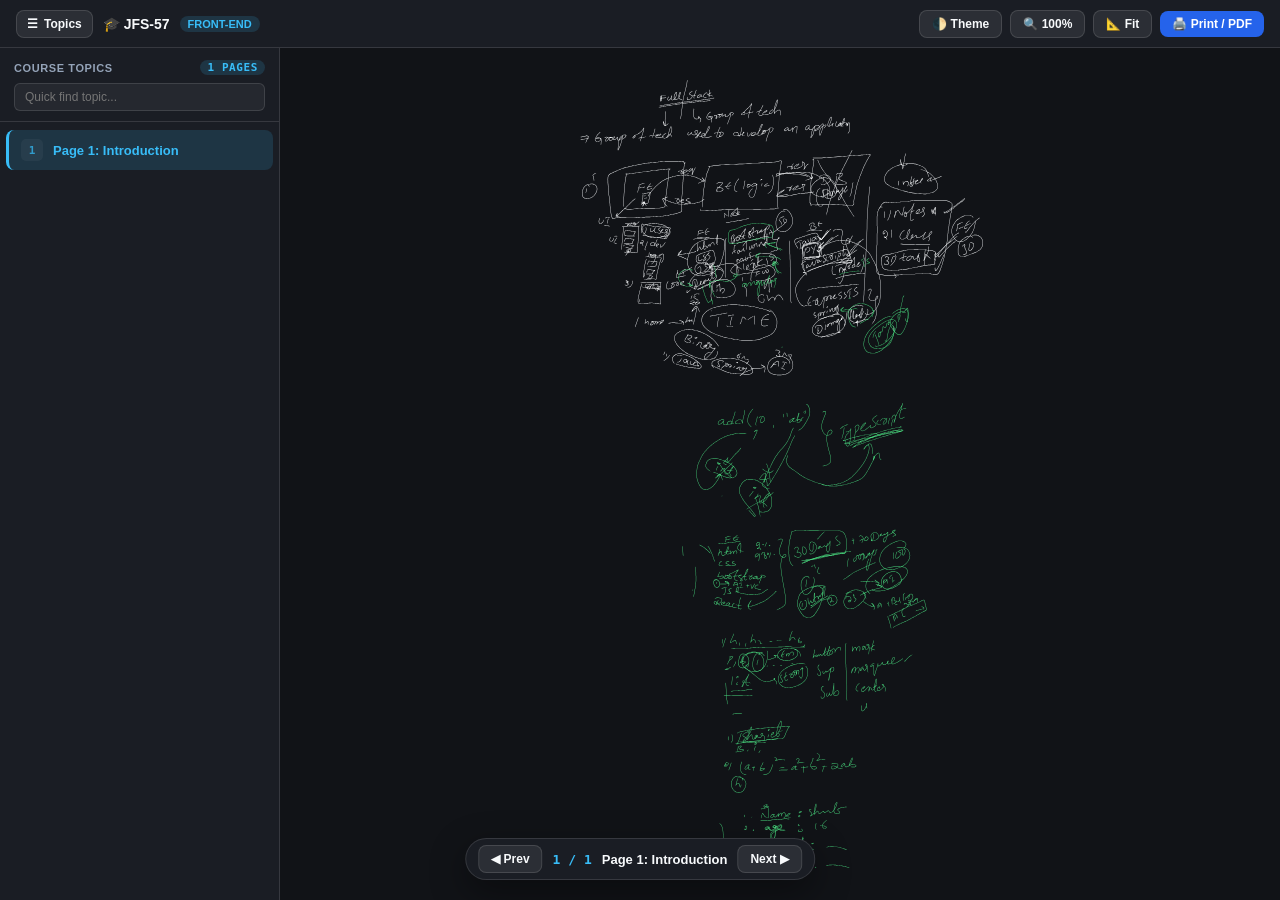
==== Notes/JFS-57_Student_Notes.html @ 80bd9a1b "v1" ====
<!DOCTYPE html>
<html lang="en">
<head>
  <meta charset="UTF-8">
  <meta name="viewport" content="width=device-width, initial-scale=1.0, maximum-scale=5.0">
  <title>JFS-57 — FRONT-END</title>
  <style>
    :root {
      --bg: #111317;
      --card-bg: #1a1d24;
      --card-hover: rgba(255, 255, 255, 0.08);
      --text: #f8fafc;
      --text-muted: #94a3b8;
      --border: rgba(255, 255, 255, 0.12);
      --accent: #38bdf8;
      --accent-bg: rgba(56, 189, 248, 0.15);
      --grid: rgba(255, 255, 255, 0.06);
    }
    .theme-whiteboard {
      --bg: #f8fafc;
      --card-bg: #ffffff;
      --card-hover: rgba(0, 0, 0, 0.06);
      --text: #0f172a;
      --text-muted: #64748b;
      --border: rgba(0, 0, 0, 0.12);
      --accent: #2563eb;
      --accent-bg: rgba(37, 99, 235, 0.12);
      --grid: rgba(0, 0, 0, 0.06);
    }
    * { margin: 0; padding: 0; box-sizing: border-box; }
    body {
      font-family: -apple-system, BlinkMacSystemFont, "Segoe UI", Roboto, sans-serif;
      background-color: var(--bg);
      color: var(--text);
      width: 100vw;
      height: 100vh;
      overflow: hidden;
      display: flex;
      flex-direction: column;
    }
    header {
      height: 48px;
      background: var(--card-bg);
      border-bottom: 1px solid var(--border);
      display: flex;
      align-items: center;
      justify-content: space-between;
      padding: 0 16px;
      z-index: 30;
      flex-shrink: 0;
    }
    .brand {
      display: flex;
      align-items: center;
      gap: 10px;
      font-weight: 700;
      font-size: 14px;
    }
    .badge {
      background: var(--accent-bg);
      color: var(--accent);
      padding: 2px 8px;
      border-radius: 9999px;
      font-size: 11px;
      font-weight: 600;
    }
    .btn-toggle-sidebar {
      background: rgba(255, 255, 255, 0.08);
      color: var(--text);
      border: 1px solid var(--border);
      padding: 6px 10px;
      border-radius: 8px;
      font-size: 12px;
      font-weight: 600;
      cursor: pointer;
      display: flex;
      align-items: center;
      gap: 6px;
      transition: all 0.15s;
    }
    .btn-toggle-sidebar:hover {
      background: var(--card-hover);
    }
    .controls {
      display: flex;
      align-items: center;
      gap: 8px;
    }
    button, select {
      background: rgba(255, 255, 255, 0.08);
      color: var(--text);
      border: 1px solid var(--border);
      padding: 6px 12px;
      border-radius: 8px;
      font-size: 12px;
      font-weight: 600;
      cursor: pointer;
      transition: all 0.15s;
    }
    button:hover, select:hover {
      background: var(--card-hover);
    }
    .btn-primary {
      background: #2563eb;
      color: white;
      border: none;
    }
    .btn-primary:hover {
      background: #1d4ed8;
    }

    /* Main Workspace Layout (Sidebar + Canvas) */
    .main-layout {
      flex: 1;
      display: flex;
      overflow: hidden;
      position: relative;
    }

    /* Left Sidebar Navigation */
    .sidebar {
      width: 280px;
      min-width: 280px;
      background: var(--card-bg);
      border-right: 1px solid var(--border);
      display: flex;
      flex-direction: column;
      overflow: hidden;
      transition: margin-left 0.22s cubic-bezier(0.4, 0, 0.2, 1), opacity 0.22s ease;
      z-index: 25;
    }
    .sidebar.collapsed {
      margin-left: -280px;
      opacity: 0;
      pointer-events: none;
    }
    .sidebar-header {
      padding: 12px 14px 10px 14px;
      border-bottom: 1px solid var(--border);
      display: flex;
      flex-direction: column;
      gap: 8px;
      flex-shrink: 0;
    }
    .sidebar-title-row {
      display: flex;
      align-items: center;
      justify-content: space-between;
      font-size: 11px;
      font-weight: 700;
      color: var(--text-muted);
      text-transform: uppercase;
      letter-spacing: 0.6px;
    }
    .topic-counter-badge {
      background: var(--accent-bg);
      color: var(--accent);
      padding: 1px 7px;
      border-radius: 9999px;
      font-family: monospace;
      font-size: 11px;
    }
    .search-input {
      width: 100%;
      background: rgba(255, 255, 255, 0.05);
      color: var(--text);
      border: 1px solid var(--border);
      padding: 6px 10px;
      border-radius: 6px;
      font-size: 12px;
      outline: none;
      box-sizing: border-box;
      transition: border-color 0.15s;
    }
    .search-input:focus {
      border-color: var(--accent);
    }
    .topics-nav {
      flex: 1;
      overflow-y: auto;
      padding: 8px 6px;
    }
    .topic-item {
      display: flex;
      align-items: center;
      gap: 10px;
      padding: 9px 12px;
      border-radius: 8px;
      margin-bottom: 3px;
      cursor: pointer;
      font-size: 13px;
      transition: all 0.15s ease;
      color: var(--text);
      user-select: none;
      border-left: 3px solid transparent;
    }
    .topic-item:hover {
      background: var(--card-hover);
    }
    .topic-item.active {
      background: var(--accent-bg);
      color: var(--accent);
      font-weight: 600;
      border-left-color: var(--accent);
    }
    .topic-num {
      font-family: monospace;
      font-size: 11px;
      font-weight: 700;
      opacity: 0.75;
      min-width: 22px;
      height: 22px;
      border-radius: 5px;
      background: rgba(255, 255, 255, 0.06);
      display: flex;
      align-items: center;
      justify-content: center;
      flex-shrink: 0;
    }
    .topic-text {
      flex: 1;
      overflow: hidden;
      text-overflow: ellipsis;
      white-space: nowrap;
    }

    #viewport-container {
      flex: 1;
      position: relative;
      overflow: hidden;
      cursor: grab;
      touch-action: none;
    }
    #viewport-container:active {
      cursor: grabbing;
    }
    canvas {
      position: absolute;
      top: 0;
      left: 0;
      width: 100%;
      height: 100%;
    }
    .page-nav-bar {
      position: fixed;
      bottom: 20px;
      left: 50%;
      transform: translateX(-50%);
      background: var(--card-bg);
      border: 1px solid var(--border);
      box-shadow: 0 12px 36px rgba(0,0,0,0.4);
      padding: 6px 12px;
      border-radius: 9999px;
      display: flex;
      align-items: center;
      gap: 10px;
      z-index: 30;
      font-size: 13px;
    }
    .topic-title {
      font-weight: 600;
      max-width: 250px;
      overflow: hidden;
      text-overflow: ellipsis;
      white-space: nowrap;
    }

    /* Interactive Floating Text & Code Elements Layer */
    #text-boxes-layer {
      position: absolute;
      top: 0;
      left: 0;
      width: 100%;
      height: 100%;
      pointer-events: none;
      overflow: hidden;
      z-index: 15;
    }
    .viewer-text-box {
      position: absolute;
      pointer-events: auto;
      border-radius: 8px;
      padding: 10px 14px;
      box-sizing: border-box;
      backdrop-filter: blur(8px);
      -webkit-backdrop-filter: blur(8px);
      box-shadow: 0 4px 16px rgba(0, 0, 0, 0.25);
      border: 1px solid rgba(255, 255, 255, 0.15);
      overflow: auto;
      user-select: text;
      transition: border-color 0.15s;
    }
    .theme-blackboard .viewer-text-box, .theme-chalkboard .viewer-text-box {
      background: rgba(15, 23, 42, 0.88);
      color: #f1f5f9;
      border: 1px solid rgba(255, 255, 255, 0.18);
    }
    .theme-whiteboard .viewer-text-box {
      background: rgba(255, 255, 255, 0.94);
      color: #0f172a;
      border: 1px solid rgba(0, 0, 0, 0.18);
    }
    .viewer-text-box.code-box {
      font-family: ui-monospace, SFMono-Regular, Menlo, Monaco, Consolas, monospace;
    }
    .viewer-text-box.note-box {
      font-family: -apple-system, BlinkMacSystemFont, "Segoe UI", Roboto, sans-serif;
    }
    .copy-btn {
      position: absolute;
      top: 6px;
      right: 6px;
      background: rgba(255, 255, 255, 0.08);
      border: 1px solid rgba(255, 255, 255, 0.12);
      color: inherit;
      opacity: 0;
      cursor: pointer;
      font-size: 10px;
      padding: 2px 6px;
      border-radius: 4px;
      font-family: sans-serif;
      transition: opacity 0.15s, background 0.15s;
      z-index: 5;
    }
    .viewer-text-box:hover .copy-btn {
      opacity: 0.75;
    }
    .copy-btn:hover {
      opacity: 1 !important;
      background: rgba(255, 255, 255, 0.2);
    }
    .text-box-content {
      white-space: pre-wrap;
      word-break: break-word;
      line-height: 1.45;
    }
    .token-keyword { color: #f43f5e; font-weight: bold; }
    .token-string { color: #34d399; }
    .token-number { color: #fbbf24; }
    .token-comment { color: #94a3b8; font-style: italic; }

    /* Print styles */
    @media print {
      header, .sidebar, .page-nav-bar, .copy-btn { display: none !important; }
      body, .main-layout, #viewport-container, canvas {
        width: 100% !important;
        height: 100% !important;
        position: static !important;
      }
      #text-boxes-layer {
        position: absolute !important;
      }
    }
  </style>
</head>
<body class="theme-blackboard">
  <header>
    <div class="brand">
      <button id="btn-toggle-sidebar" class="btn-toggle-sidebar" title="Toggle Topics Menu">
        <span>☰</span>
        <span>Topics</span>
      </button>
      <span>🎓 JFS-57</span>
      <span class="badge">FRONT-END</span>
    </div>

    <div class="controls">
      <button id="btn-theme" title="Switch Dark / Light theme">🌓 Theme</button>
      <button id="btn-reset" title="Reset Zoom (100%)">🔍 100%</button>
      <button id="btn-fit" title="Fit to Screen">📐 Fit</button>
      <button id="btn-print" class="btn-primary" title="Print or Save as High-Res PDF">🖨️ Print / PDF</button>
    </div>
  </header>

  <div class="main-layout">
    <!-- Left-Side Topics Navigation Sidebar -->
    <aside id="topics-sidebar" class="sidebar">
      <div class="sidebar-header">
        <div class="sidebar-title-row">
          <span>Course Topics</span>
          <span class="topic-counter-badge" id="topic-count">1 Pages</span>
        </div>
        <input type="text" id="topic-search" class="search-input" placeholder="Quick find topic..." />
      </div>
      <nav id="topics-list" class="topics-nav"></nav>
    </aside>

    <!-- Infinite Whiteboard Viewport Canvas -->
    <div id="viewport-container">
      <canvas id="board-canvas"></canvas>
      <div id="text-boxes-layer"></div>
    </div>
  </div>

  <!-- Bottom Page Navigation HUD -->
  <div class="page-nav-bar">
    <button id="btn-prev" title="Previous Page">◀ Prev</button>
    <span id="page-counter" style="font-family: monospace; font-weight: bold; color: var(--accent);">1 / 1</span>
    <span id="topic-name" class="topic-title">Page 1: Introduction</span>
    <button id="btn-next" title="Next Page">Next ▶</button>
  </div>

  <script>
    const data = {"batchName":"JFS-57","subject":"FRONT-END","pages":[{"id":"page_1791862917942","title":"Page 1: Introduction","order":0,"strokeIds":[],"createdAt":1791862917942,"updatedAt":1791863033900}],"strokes":{"stroke_1791863250225_g2w6mgt":{"id":"stroke_1791863250225_g2w6mgt","pageId":"page_1791862917942","tool":"pen","color":"#f8fafc","width":4,"points":[{"x":594.0593872070312,"y":429.4653346750995,"pressure":0.5,"tiltX":0,"tiltY":0,"timestamp":1791863249974},{"x":593.2672119140625,"y":431.84157063701355,"pressure":0.46376953125,"tiltX":0,"tiltY":0,"timestamp":1791863250002},{"x":593.2672119140625,"y":433.4257381174823,"pressure":0.45221679687499994,"tiltX":0,"tiltY":0,"timestamp":1791863250002},{"x":593.2672119140625,"y":435.0098750803729,"pressure":0.48771582031249994,"tiltX":0,"tiltY":0,"timestamp":1791863250035},{"x":593.2672119140625,"y":436.59405781963073,"pressure":0.50588505859375,"tiltX":0,"tiltY":0,"timestamp":1791863250051},{"x":593.2672119140625,"y":438.9702937815448,"pressure":0.5133866113281249,"tiltX":0,"tiltY":0,"timestamp":1791863250051},{"x":593.2672119140625,"y":440.5544307444354,"pressure":0.5115355146484375,"tiltX":0,"tiltY":0,"timestamp":1791863250067},{"x":593.2672119140625,"y":442.13861348369323,"pressure":0.5034606543945312,"tiltX":0,"tiltY":0,"timestamp":1791863250084},{"x":593.2672119140625,"y":444.5148494456073,"pressure":0.4989874150683593,"tiltX":0,"tiltY":0,"timestamp":1791863250101},{"x":593.2672119140625,"y":446.0989864084979,"pressure":0.5099501307705078,"tiltX":0,"tiltY":0,"timestamp":1791863250101},{"x":592.4752197265625,"y":446.89108540752136,"pressure":0.5747623829811523,"tiltX":0,"tiltY":0,"timestamp":1791863250117},{"x":592.4752197265625,"y":448.475222370412,"pressure":0.5942060586443456,"tiltX":0,"tiltY":0,"timestamp":1791863250117},{"x":592.4752197265625,"y":450.0594051096698,"pressure":0.6396875988433036,"tiltX":0,"tiltY":0,"timestamp":1791863250134},{"x":592.4752197265625,"y":451.6435573313495,"pressure":0.653332060902991,"tiltX":0,"tiltY":0,"timestamp":1791863250134},{"x":592.4752197265625,"y":453.2277095530292,"pressure":0.6574253995208972,"tiltX":0,"tiltY":0,"timestamp":1791863250134},{"x":592.4752197265625,"y":454.8118770334979,"pressure":0.6518174636062691,"tiltX":0,"tiltY":0,"timestamp":1791863250150},{"x":592.4752197265625,"y":457.188112995412,"pressure":0.6214241453318807,"tiltX":0,"tiltY":0,"timestamp":1791863250166},{"x":592.4752197265625,"y":459.56434895732605,"pressure":0.5685561498495642,"tiltX":0,"tiltY":0,"timestamp":1791863250184},{"x":591.68310546875,"y":461.14850117900573,"pressure":0.5171488762048693,"tiltX":0,"tiltY":0,"timestamp":1791863250200}],"pathOutline":[[594.0691929687401,429.4672960616773],[596.1645392350073,432.9525690572415],[596.06458656322,436.08527009878776],[596.065990313261,439.96273657528906],[596.0758239183211,443.76737064461656],[595.1819300107571,447.8556717827333],[595.3726812183486,451.12243407211866],[595.3887556248328,454.27102020139165],[591.8945864295939,460.54479693293354],[591.8850982151829,460.5416388025862],[591.8756100007719,460.53848067223885],[589.562119339907,454.26867938944616],[589.5844558374661,451.08647890369826],[589.6738404353839,447.6844672326191],[590.458710988955,443.7669533953001],[590.4701417678596,439.9547132183689],[590.4961079761019,435.95755746216946],[590.7738939925317,431.87910142210785],[594.0495814453224,429.46337328852167]],"boundingBox":{"minX":583.68310546875,"minY":421.4653346750995,"maxX":602.0593872070312,"maxY":469.14850117900573,"width":18.37628173828125,"height":47.68316650390625},"createdAt":1791863249972},"stroke_1791863254419_ebq2u0j":{"id":"stroke_1791863254419_ebq2u0j","pageId":"page_1791862917942","tool":"pen","color":"#f8fafc","width":2,"points":[{"x":506.9306640625,"y":665.5049312327167,"pressure":0.5,"tiltX":0,"tiltY":0,"timestamp":1791863254396}],"pathOutline":[[507.68273513031187,666.2428601649048],[507.6756640625,666.2499312327167],[507.66859299468814,666.2570023005286]],"boundingBox":{"minX":502.9306640625,"minY":661.5049312327167,"maxX":510.9306640625,"maxY":669.5049312327167,"width":8,"height":8},"createdAt":1791863254396},"stroke_1791863255371_jpphbkx":{"id":"stroke_1791863255371_jpphbkx","pageId":"page_1791862917942","tool":"pen","color":"#f8fafc","width":2,"points":[{"x":591.68310546875,"y":431.04950215556823,"pressure":0.5,"tiltX":0,"tiltY":0,"timestamp":1791863255160},{"x":594.0593872070312,"y":431.04950215556823,"pressure":0.46171874999999996,"tiltX":0,"tiltY":0,"timestamp":1791863255266},{"x":595.6434936523438,"y":431.04950215556823,"pressure":0.44544921874999993,"tiltX":0,"tiltY":0,"timestamp":1791863255266},{"x":598.019775390625,"y":431.04950215556823,"pressure":0.41664257812499994,"tiltX":0,"tiltY":0,"timestamp":1791863255283},{"x":599.6039428710938,"y":431.04950215556823,"pressure":0.40800058593749994,"tiltX":0,"tiltY":0,"timestamp":1791863255283},{"x":601.1880493164062,"y":431.04950215556823,"pressure":0.38079861328125,"tiltX":0,"tiltY":0,"timestamp":1791863255283},{"x":602.7721557617188,"y":431.04950215556823,"pressure":0.34666145898437495,"tiltX":0,"tiltY":0,"timestamp":1791863255301},{"x":605.1484985351562,"y":431.04950215556823,"pressure":0.3432562501953125,"tiltX":0,"tiltY":0,"timestamp":1791863255317},{"x":607.5247192382812,"y":431.04950215556823,"pressure":0.3422346875585937,"tiltX":0,"tiltY":0,"timestamp":1791863255335},{"x":609.10888671875,"y":431.04950215556823,"pressure":0.33167431251757806,"tiltX":0,"tiltY":0,"timestamp":1791863255335},{"x":610.6930541992188,"y":431.04950215556823,"pressure":0.3285062000052734,"tiltX":0,"tiltY":0,"timestamp":1791863255335},{"x":612.2771606445312,"y":431.04950215556823,"pressure":0.323454203751582,"tiltX":0,"tiltY":0,"timestamp":1791863255351},{"x":614.6534423828125,"y":431.04950215556823,"pressure":0.3110011048754746,"tiltX":0,"tiltY":0,"timestamp":1791863255367},{"x":617.0296630859375,"y":431.04950215556823,"pressure":0.3072651752126424,"tiltX":0,"tiltY":0,"timestamp":1791863255367},{"x":618.6138305664062,"y":431.04950215556823,"pressure":0.30751158381379273,"tiltX":0,"tiltY":0,"timestamp":1791863255367},{"x":619.4058227539062,"y":431.84157063701355,"pressure":0.30758550639413784,"tiltX":0,"tiltY":0,"timestamp":1791863255367}],"pathOutline":[[591.68310546875,431.03950215556824],[594.6335946655273,429.92978718035545],[597.156299305725,429.9682268141504],[598.9797937619247,429.9733644098907],[600.6249441500134,429.95818955845726],[602.2246168007339,429.94224660547235],[604.4029086928786,429.9773908317427],[606.7286575492036,430.00316570275027],[608.5019282805157,429.99392601513495],[610.1343170899495,429.9728215002209],[611.7307355381129,429.9532927729042],[613.908152137414,429.9855036593623],[619.0540223337913,431.63089119418413],[619.0490953120722,431.63959317424496],[619.044168290353,431.6482951543058],[613.908152137414,432.1135006517742],[611.7307355381129,432.14571153823226],[610.1343170899495,432.12618281091557],[608.5019282805157,432.1050782960015],[606.7286575492036,432.0958386083862],[604.4029086928786,432.1216134793938],[602.2246168007339,432.1567577056641],[600.6249441500134,432.1408147526792],[598.9797937619247,432.1256399012458],[597.156299305725,432.13077749698607],[594.6335946655273,432.169217130781],[591.68310546875,431.0595021555682]],"boundingBox":{"minX":587.68310546875,"minY":427.04950215556823,"maxX":623.4058227539062,"maxY":435.84157063701355,"width":35.72271728515625,"height":8.792068481445312},"createdAt":1791863255160},"stroke_1791863255805_hemio4y":{"id":"stroke_1791863255805_hemio4y","pageId":"page_1791862917942","tool":"pen","color":"#f8fafc","width":2,"points":[{"x":589.306884765625,"y":445.3069179270526,"pressure":0.5,"tiltX":0,"tiltY":0,"timestamp":1791863255560},{"x":590.0989379882812,"y":444.5148494456073,"pressure":0.5519531249999999,"tiltX":0,"tiltY":0,"timestamp":1791863255651},{"x":591.68310546875,"y":443.7227657053729,"pressure":0.57642578125,"tiltX":0,"tiltY":0,"timestamp":1791863255667},{"x":593.2672119140625,"y":442.9306667063495,"pressure":0.547537109375,"tiltX":0,"tiltY":0,"timestamp":1791863255685},{"x":594.8514404296875,"y":442.9306667063495,"pressure":0.5388705078125,"tiltX":0,"tiltY":0,"timestamp":1791863255685},{"x":597.2276611328125,"y":442.9306667063495,"pressure":0.50140724609375,"tiltX":0,"tiltY":0,"timestamp":1791863255702},{"x":598.811767578125,"y":442.13861348369323,"pressure":0.46350811132812497,"tiltX":0,"tiltY":0,"timestamp":1791863255702},{"x":600.39599609375,"y":442.13861348369323,"pressure":0.45213837089843745,"tiltX":0,"tiltY":0,"timestamp":1791863255702},{"x":601.9801635742188,"y":442.13861348369323,"pressure":0.4432586987695312,"tiltX":0,"tiltY":0,"timestamp":1791863255716},{"x":604.3563232421875,"y":441.34652974345886,"pressure":0.44127839088085935,"tiltX":0,"tiltY":0,"timestamp":1791863255716},{"x":605.9405517578125,"y":441.34652974345886,"pressure":0.4406842985142578,"tiltX":0,"tiltY":0,"timestamp":1791863255719},{"x":608.3167114257812,"y":441.34652974345886,"pressure":0.42820138330427726,"tiltX":0,"tiltY":0,"timestamp":1791863255734},{"x":610.6930541992188,"y":441.34652974345886,"pressure":0.39847994624128313,"tiltX":0,"tiltY":0,"timestamp":1791863255751},{"x":611.485107421875,"y":440.5544307444354,"pressure":0.4039189838723849,"tiltX":0,"tiltY":0,"timestamp":1791863255751},{"x":613.0692749023438,"y":440.5544307444354,"pressure":0.40555069516171544,"tiltX":0,"tiltY":0,"timestamp":1791863255751},{"x":614.6534423828125,"y":440.5544307444354,"pressure":0.3985206772985146,"tiltX":0,"tiltY":0,"timestamp":1791863255765},{"x":617.0296630859375,"y":440.5544307444354,"pressure":0.39709526568955433,"tiltX":0,"tiltY":0,"timestamp":1791863255784},{"x":618.6138305664062,"y":440.5544307444354,"pressure":0.38504654845686626,"tiltX":0,"tiltY":0,"timestamp":1791863255801},{"x":620.197998046875,"y":440.5544307444354,"pressure":0.38553349578705987,"tiltX":0,"tiltY":0,"timestamp":1791863255801}],"pathOutline":[[589.3013377513329,445.2985974323292],[590.453799056205,443.1909798460607],[592.2032917439468,442.2587647259257],[594.1486268731732,441.90351434365317],[596.4382750497186,441.8751687355891],[597.87207862734,441.3314344330852],[599.7376187335558,441.1064574595393],[601.3993408571082,441.0470132959068],[603.3295696969408,440.51831744544336],[605.2520691415864,440.3250128877171],[607.5408038120084,440.3093617133697],[609.8422404539369,440.3305463661463],[612.4498946701337,439.5054745513588],[614.0923351900208,439.44535154917423],[616.2828092805213,439.47439666092686],[619.6427761155607,440.54464946295803],[619.6427800548734,440.5546494621821],[619.6427839941861,440.5646494614062],[616.2926324141639,441.64119201738566],[614.1478361693453,441.68989107476216],[611.5374943461109,441.7289954498303],[609.945668315384,442.3693252208362],[607.577855060482,442.41041189144886],[605.4411028116544,442.47280784587076],[603.8929786720801,442.58557045978876],[601.4697836062699,443.25713802753774],[598.5634772661144,443.3598541422683],[596.52651789949,444.02582924343255],[593.2142102946274,444.21255817270463],[591.7005393227013,445.06246919774173],[589.3124317799171,445.31523842177603]],"boundingBox":{"minX":585.306884765625,"minY":436.5544307444354,"maxX":624.197998046875,"maxY":449.3069179270526,"width":38.89111328125,"height":12.752487182617188},"createdAt":1791863255560},"stroke_1791863257294_t9mfxxe":{"id":"stroke_1791863257294_t9mfxxe","pageId":"page_1791862917942","tool":"pen","color":"#f8fafc","width":2,"points":[{"x":631.287109375,"y":434.2178218577167,"pressure":0.5,"tiltX":0,"tiltY":0,"timestamp":1791863255971},{"x":629.7029418945312,"y":435.80197407939636,"pressure":0.5423828125,"tiltX":0,"tiltY":0,"timestamp":1791863256033},{"x":629.7029418945312,"y":437.38612630107605,"pressure":0.6008984374999999,"tiltX":0,"tiltY":0,"timestamp":1791863256050},{"x":628.9108276367188,"y":438.9702937815448,"pressure":0.6553671874999999,"tiltX":0,"tiltY":0,"timestamp":1791863256067},{"x":628.1187744140625,"y":440.5544307444354,"pressure":0.6894812499999999,"tiltX":0,"tiltY":0,"timestamp":1791863256067},{"x":627.32666015625,"y":442.13861348369323,"pressure":0.69971546875,"tiltX":0,"tiltY":0,"timestamp":1791863256083},{"x":626.5346069335938,"y":443.7227657053729,"pressure":0.687063078125,"tiltX":0,"tiltY":0,"timestamp":1791863256083},{"x":626.5346069335938,"y":445.3069179270526,"pressure":0.6798493921875,"tiltX":0,"tiltY":0,"timestamp":1791863256101},{"x":626.5346069335938,"y":446.89108540752136,"pressure":0.67700169265625,"tiltX":0,"tiltY":0,"timestamp":1791863256101},{"x":626.5346069335938,"y":448.475222370412,"pressure":0.668627851546875,"tiltX":0,"tiltY":0,"timestamp":1791863256117},{"x":626.5346069335938,"y":450.0594051096698,"pressure":0.6360375742140625,"tiltX":0,"tiltY":0,"timestamp":1791863256134},{"x":627.32666015625,"y":450.85145833232605,"pressure":0.6262604910142187,"tiltX":0,"tiltY":0,"timestamp":1791863256134},{"x":628.1187744140625,"y":451.6435573313495,"pressure":0.5980343973042656,"tiltX":0,"tiltY":0,"timestamp":1791863256151},{"x":628.9108276367188,"y":453.2277095530292,"pressure":0.5649571941912797,"tiltX":0,"tiltY":0,"timestamp":1791863256151},{"x":630.4949340820312,"y":453.2277095530292,"pressure":0.4955613770073839,"tiltX":0,"tiltY":0,"timestamp":1791863256183},{"x":632.0791625976562,"y":453.2277095530292,"pressure":0.4658559131022151,"tiltX":0,"tiltY":0,"timestamp":1791863256183},{"x":632.8712158203125,"y":452.43564107158386,"pressure":0.4569442739306645,"tiltX":0,"tiltY":0,"timestamp":1791863256183},{"x":634.455322265625,"y":451.6435573313495,"pressure":0.44538406342919934,"tiltX":0,"tiltY":0,"timestamp":1791863256201},{"x":635.2474975585938,"y":450.85145833232605,"pressure":0.4473847502787598,"tiltX":0,"tiltY":0,"timestamp":1791863256219},{"x":636.8316650390625,"y":449.2673213694354,"pressure":0.4479849563336279,"tiltX":0,"tiltY":0,"timestamp":1791863256219},{"x":637.6237182617188,"y":448.475222370412,"pressure":0.46320408065008833,"tiltX":0,"tiltY":0,"timestamp":1791863256219},{"x":638.415771484375,"y":447.6831538889667,"pressure":0.4677698179450265,"tiltX":0,"tiltY":0,"timestamp":1791863256219},{"x":639.9998779296875,"y":446.0989864084979,"pressure":0.4725575078835079,"tiltX":0,"tiltY":0,"timestamp":1791863256233},{"x":640.7920532226562,"y":445.3069179270526,"pressure":0.4739938148650523,"tiltX":0,"tiltY":0,"timestamp":1791863256233},{"x":641.5840454101562,"y":443.7227657053729,"pressure":0.49835048820951566,"tiltX":0,"tiltY":0,"timestamp":1791863256251},{"x":642.376220703125,"y":442.9306667063495,"pressure":0.5056574902128547,"tiltX":0,"tiltY":0,"timestamp":1791863256251},{"x":642.376220703125,"y":441.34652974345886,"pressure":0.5263066220638564,"tiltX":0,"tiltY":0,"timestamp":1791863256251},{"x":643.1682739257812,"y":440.5544307444354,"pressure":0.5325013616191568,"tiltX":0,"tiltY":0,"timestamp":1791863256251},{"x":643.9603271484375,"y":438.9702937815448,"pressure":0.557601970985747,"tiltX":0,"tiltY":0,"timestamp":1791863256267},{"x":644.75244140625,"y":437.38612630107605,"pressure":0.5760696537957241,"tiltX":0,"tiltY":0,"timestamp":1791863256286},{"x":644.75244140625,"y":435.80197407939636,"pressure":0.5816099586387171,"tiltX":0,"tiltY":0,"timestamp":1791863256286},{"x":645.54443359375,"y":434.2178218577167,"pressure":0.6352251750916151,"tiltX":0,"tiltY":0,"timestamp":1791863256286},{"x":645.54443359375,"y":432.63363911845886,"pressure":0.6909581775274845,"tiltX":0,"tiltY":0,"timestamp":1791863256304},{"x":646.3366088867188,"y":431.04950215556823,"pressure":0.7145140157582452,"tiltX":0,"tiltY":0,"timestamp":1791863256304},{"x":647.1286010742188,"y":429.4653346750995,"pressure":0.7133776422274736,"tiltX":0,"tiltY":0,"timestamp":1791863256335},{"x":647.1286010742188,"y":431.04950215556823,"pressure":0.592040636418242,"tiltX":0,"tiltY":0,"timestamp":1791863256386},{"x":647.1286010742188,"y":432.63363911845886,"pressure":0.5556395346754726,"tiltX":0,"tiltY":0,"timestamp":1791863256386},{"x":646.3366088867188,"y":433.4257381174823,"pressure":0.5207934229026417,"tiltX":0,"tiltY":0,"timestamp":1791863256401},{"x":645.54443359375,"y":435.0098750803729,"pressure":0.5438356831207924,"tiltX":0,"tiltY":0,"timestamp":1791863256421},{"x":645.54443359375,"y":436.59405781963073,"pressure":0.5507483611862377,"tiltX":0,"tiltY":0,"timestamp":1791863256421},{"x":644.75244140625,"y":437.38612630107605,"pressure":0.5617088833558713,"tiltX":0,"tiltY":0,"timestamp":1791863256421},{"x":644.75244140625,"y":438.9702937815448,"pressure":0.5649970400067614,"tiltX":0,"tiltY":0,"timestamp":1791863256421},{"x":643.9603271484375,"y":441.34652974345886,"pressure":0.5441084870020284,"tiltX":0,"tiltY":0,"timestamp":1791863256435},{"x":643.9603271484375,"y":442.9306667063495,"pressure":0.5508302023506085,"tiltX":0,"tiltY":0,"timestamp":1791863256452},{"x":643.9603271484375,"y":444.5148494456073,"pressure":0.5364404669551825,"tiltX":0,"tiltY":0,"timestamp":1791863256452},{"x":644.75244140625,"y":446.0989864084979,"pressure":0.5321235463365548,"tiltX":0,"tiltY":0,"timestamp":1791863256452},{"x":645.54443359375,"y":448.475222370412,"pressure":0.5226253451509664,"tiltX":0,"tiltY":0,"timestamp":1791863256467},{"x":646.3366088867188,"y":450.0594051096698,"pressure":0.5272954160452898,"tiltX":0,"tiltY":0,"timestamp":1791863256483},{"x":647.1286010742188,"y":450.85145833232605,"pressure":0.5403175310635869,"tiltX":0,"tiltY":0,"timestamp":1791863256500},{"x":647.9207153320312,"y":451.6435573313495,"pressure":0.544224165569076,"tiltX":0,"tiltY":0,"timestamp":1791863256500},{"x":649.5048828125,"y":451.6435573313495,"pressure":0.5583844371707227,"tiltX":0,"tiltY":0,"timestamp":1791863256517},{"x":650.2969970703125,"y":452.43564107158386,"pressure":0.5646832999012168,"tiltX":0,"tiltY":0,"timestamp":1791863256517},{"x":651.0889892578125,"y":451.6435573313495,"pressure":0.5699909274703651,"tiltX":0,"tiltY":0,"timestamp":1791863256533},{"x":652.6731567382812,"y":451.6435573313495,"pressure":0.5654308719911095,"tiltX":0,"tiltY":0,"timestamp":1791863256551},{"x":653.4652709960938,"y":450.85145833232605,"pressure":0.5640628553473328,"tiltX":0,"tiltY":0,"timestamp":1791863256551},{"x":655.0494384765625,"y":450.85145833232605,"pressure":0.5964649503541999,"tiltX":0,"tiltY":0,"timestamp":1791863256551},{"x":655.841552734375,"y":450.0594051096698,"pressure":0.60618557885626,"tiltX":0,"tiltY":0,"timestamp":1791863256567},{"x":658.2177734375,"y":448.475222370412,"pressure":0.637812704906878,"tiltX":0,"tiltY":0,"timestamp":1791863256567},{"x":660.5939331054688,"y":446.89108540752136,"pressure":0.6473008427220633,"tiltX":0,"tiltY":0,"timestamp":1791863256567},{"x":661.3861083984375,"y":445.3069179270526,"pressure":0.666553534066619,"tiltX":0,"tiltY":0,"timestamp":1791863256584},{"x":662.9702758789062,"y":444.5148494456073,"pressure":0.6723293414699857,"tiltX":0,"tiltY":0,"timestamp":1791863256584},{"x":663.7623291015625,"y":442.9306667063495,"pressure":0.6583394274409957,"tiltX":0,"tiltY":0,"timestamp":1791863256600},{"x":664.5543823242188,"y":441.34652974345886,"pressure":0.6541424532322987,"tiltX":0,"tiltY":0,"timestamp":1791863256600},{"x":665.3464965820312,"y":439.7623622629901,"pressure":0.6453638297196895,"tiltX":0,"tiltY":0,"timestamp":1791863256600},{"x":666.1384887695312,"y":438.9702937815448,"pressure":0.6427302426659068,"tiltX":0,"tiltY":0,"timestamp":1791863256618},{"x":666.9306640625,"y":436.59405781963073,"pressure":0.598873760299772,"tiltX":0,"tiltY":0,"timestamp":1791863256618},{"x":667.72265625,"y":435.0098750803729,"pressure":0.5857168155899315,"tiltX":0,"tiltY":0,"timestamp":1791863256618},{"x":667.72265625,"y":433.4257381174823,"pressure":0.5346017634269794,"tiltX":0,"tiltY":0,"timestamp":1791863256634},{"x":668.5148315429688,"y":431.84157063701355,"pressure":0.5192672477780939,"tiltX":0,"tiltY":0,"timestamp":1791863256635},{"x":669.306884765625,"y":429.4653346750995,"pressure":0.49552626808342815,"tiltX":0,"tiltY":0,"timestamp":1791863256635},{"x":669.306884765625,"y":427.8811824534198,"pressure":0.48840397417502845,"tiltX":0,"tiltY":0,"timestamp":1791863256652},{"x":669.306884765625,"y":426.2970302317401,"pressure":0.4753297860025085,"tiltX":0,"tiltY":0,"timestamp":1791863256652},{"x":670.0989379882812,"y":423.920779011037,"pressure":0.47140752955075255,"tiltX":0,"tiltY":0,"timestamp":1791863256652},{"x":670.0989379882812,"y":421.5445430491229,"pressure":0.4613441338652257,"tiltX":0,"tiltY":0,"timestamp":1791863256667},{"x":670.0989379882812,"y":419.96039082744323,"pressure":0.4610594901595677,"tiltX":0,"tiltY":0,"timestamp":1791863256667},{"x":670.0989379882812,"y":418.37623860576355,"pressure":0.4609740970478703,"tiltX":0,"tiltY":0,"timestamp":1791863256667},{"x":670.8910522460938,"y":416.79205586650573,"pressure":0.4691516041143611,"tiltX":0,"tiltY":0,"timestamp":1791863256684},{"x":670.8910522460938,"y":415.2079189036151,"pressure":0.47502282498430826,"tiltX":0,"tiltY":0,"timestamp":1791863256701},{"x":670.8910522460938,"y":413.62375142314636,"pressure":0.48498731624529245,"tiltX":0,"tiltY":0,"timestamp":1791863256701},{"x":670.0989379882812,"y":412.83168294170105,"pressure":0.4879766636235877,"tiltX":0,"tiltY":0,"timestamp":1791863256701},{"x":669.306884765625,"y":412.0395992014667,"pressure":0.5380922178370763,"tiltX":0,"tiltY":0,"timestamp":1791863256717},{"x":668.5148315429688,"y":412.83168294170105,"pressure":0.5914081341011228,"tiltX":0,"tiltY":0,"timestamp":1791863256734},{"x":667.72265625,"y":413.62375142314636,"pressure":0.6545708777303368,"tiltX":0,"tiltY":0,"timestamp":1791863256752},{"x":666.9306640625,"y":414.41583516338073,"pressure":0.673519700819101,"tiltX":0,"tiltY":0,"timestamp":1791863256752},{"x":666.1384887695312,"y":415.2079189036151,"pressure":0.7106496602457302,"tiltX":0,"tiltY":0,"timestamp":1791863256752},{"x":665.3464965820312,"y":415.9999873850604,"pressure":0.721788648073719,"tiltX":0,"tiltY":0,"timestamp":1791863256752},{"x":664.5543823242188,"y":417.5841548655292,"pressure":0.7210287819221157,"tiltX":0,"tiltY":0,"timestamp":1791863256769},{"x":663.7623291015625,"y":418.37623860576355,"pressure":0.7208008220766348,"tiltX":0,"tiltY":0,"timestamp":1791863256769},{"x":663.7623291015625,"y":419.96039082744323,"pressure":0.7111621216229904,"tiltX":0,"tiltY":0,"timestamp":1791863256769},{"x":662.9702758789062,"y":420.7524745676776,"pressure":0.708270511486897,"tiltX":0,"tiltY":0,"timestamp":1791863256784},{"x":662.1781005859375,"y":422.3366267893573,"pressure":0.693047559696069,"tiltX":0,"tiltY":0,"timestamp":1791863256784},{"x":661.3861083984375,"y":423.920779011037,"pressure":0.6884806741588206,"tiltX":0,"tiltY":0,"timestamp":1791863256784},{"x":660.5939331054688,"y":425.50494649150573,"pressure":0.6980481084976462,"tiltX":0,"tiltY":0,"timestamp":1791863256801},{"x":660.5939331054688,"y":427.08908345439636,"pressure":0.7009183387992938,"tiltX":0,"tiltY":0,"timestamp":1791863256801},{"x":659.8019409179688,"y":428.6732661936542,"pressure":0.7120333141397881,"tiltX":0,"tiltY":0,"timestamp":1791863256801},{"x":659.0098266601562,"y":430.2574031565448,"pressure":0.7153678067419363,"tiltX":0,"tiltY":0,"timestamp":1791863256818},{"x":659.0098266601562,"y":431.84157063701355,"pressure":0.6821884670225808,"tiltX":0,"tiltY":0,"timestamp":1791863256818},{"x":658.2177734375,"y":433.4257381174823,"pressure":0.6722346651067742,"tiltX":0,"tiltY":0,"timestamp":1791863256818},{"x":658.2177734375,"y":435.0098750803729,"pressure":0.6514750870320323,"tiltX":0,"tiltY":0,"timestamp":1791863256836},{"x":658.2177734375,"y":436.59405781963073,"pressure":0.6452472136096097,"tiltX":0,"tiltY":0,"timestamp":1791863256836},{"x":658.2177734375,"y":438.17819478252136,"pressure":0.6133007265828828,"tiltX":0,"tiltY":0,"timestamp":1791863256836},{"x":658.2177734375,"y":439.7623622629901,"pressure":0.6037167804748648,"tiltX":0,"tiltY":0,"timestamp":1791863256852},{"x":658.2177734375,"y":441.34652974345886,"pressure":0.5830681591424594,"tiltX":0,"tiltY":0,"timestamp":1791863256852},{"x":658.2177734375,"y":443.7227657053729,"pressure":0.5508970102427377,"tiltX":0,"tiltY":0,"timestamp":1791863256852},{"x":659.0098266601562,"y":445.3069179270526,"pressure":0.5412456655728213,"tiltX":0,"tiltY":0,"timestamp":1791863256868},{"x":659.8019409179688,"y":447.6831538889667,"pressure":0.5226276059218463,"tiltX":0,"tiltY":0,"timestamp":1791863256868},{"x":660.5939331054688,"y":449.2673213694354,"pressure":0.5088390630265539,"tiltX":0,"tiltY":0,"timestamp":1791863256884},{"x":662.1781005859375,"y":450.0594051096698,"pressure":0.5176907814079661,"tiltX":0,"tiltY":0,"timestamp":1791863256901},{"x":664.5543823242188,"y":450.85145833232605,"pressure":0.5141939531723898,"tiltX":0,"tiltY":0,"timestamp":1791863256901},{"x":666.9306640625,"y":450.85145833232605,"pressure":0.4994730297017169,"tiltX":0,"tiltY":0,"timestamp":1791863256916},{"x":668.5148315429688,"y":450.0594051096698,"pressure":0.4882208151605151,"tiltX":0,"tiltY":0,"timestamp":1791863256916},{"x":670.8910522460938,"y":449.2673213694354,"pressure":0.47732561954815445,"tiltX":0,"tiltY":0,"timestamp":1791863256934},{"x":672.4752197265625,"y":448.475222370412,"pressure":0.4740570608644463,"tiltX":0,"tiltY":0,"timestamp":1791863256934},{"x":673.2672119140625,"y":447.6831538889667,"pressure":0.4853811807593339,"tiltX":0,"tiltY":0,"timestamp":1791863256951},{"x":674.8514404296875,"y":446.89108540752136,"pressure":0.48877841672780015,"tiltX":0,"tiltY":0,"timestamp":1791863256951},{"x":676.4356079101562,"y":445.3069179270526,"pressure":0.50552024376834,"tiltX":0,"tiltY":0,"timestamp":1791863256951},{"x":678.019775390625,"y":444.5148494456073,"pressure":0.510542791880502,"tiltX":0,"tiltY":0,"timestamp":1791863256967},{"x":678.811767578125,"y":442.9306667063495,"pressure":0.5277722125641505,"tiltX":0,"tiltY":0,"timestamp":1791863256967},{"x":680.39599609375,"y":442.13861348369323,"pressure":0.5329410387692451,"tiltX":0,"tiltY":0,"timestamp":1791863256967},{"x":681.1880493164062,"y":440.5544307444354,"pressure":0.5297065303807735,"tiltX":0,"tiltY":0,"timestamp":1791863256984},{"x":682.7721557617188,"y":438.9702937815448,"pressure":0.5287361778642321,"tiltX":0,"tiltY":0,"timestamp":1791863256984},{"x":683.5643310546875,"y":437.38612630107605,"pressure":0.5345974158592697,"tiltX":0,"tiltY":0,"timestamp":1791863256984},{"x":684.3563232421875,"y":435.80197407939636,"pressure":0.5363557872577809,"tiltX":0,"tiltY":0,"timestamp":1791863257001},{"x":685.1484375,"y":434.2178218577167,"pressure":0.5368832986773342,"tiltX":0,"tiltY":0,"timestamp":1791863257001},{"x":685.9405517578125,"y":432.63363911845886,"pressure":0.5370415521032003,"tiltX":0,"tiltY":0,"timestamp":1791863257001},{"x":685.9405517578125,"y":430.2574031565448,"pressure":0.53025309063096,"tiltX":0,"tiltY":0,"timestamp":1791863257001},{"x":686.7326049804688,"y":428.6732661936542,"pressure":0.528216552189288,"tiltX":0,"tiltY":0,"timestamp":1791863257018},{"x":687.5247192382812,"y":427.08908345439636,"pressure":0.49342590315678636,"tiltX":0,"tiltY":0,"timestamp":1791863257018},{"x":687.5247192382812,"y":425.50494649150573,"pressure":0.4829887084470359,"tiltX":0,"tiltY":0,"timestamp":1791863257018},{"x":688.3167114257812,"y":423.920779011037,"pressure":0.47438880003411077,"tiltX":0,"tiltY":0,"timestamp":1791863257034},{"x":688.3167114257812,"y":422.3366267893573,"pressure":0.47180882751023323,"tiltX":0,"tiltY":0,"timestamp":1791863257034},{"x":689.10888671875,"y":420.7524745676776,"pressure":0.48060514825307,"tiltX":0,"tiltY":0,"timestamp":1791863257034},{"x":689.10888671875,"y":419.1682918284198,"pressure":0.48324404447592095,"tiltX":0,"tiltY":0,"timestamp":1791863257034},{"x":689.10888671875,"y":416.79205586650573,"pressure":0.5011255570927763,"tiltX":0,"tiltY":0,"timestamp":1791863257052},{"x":689.9009399414062,"y":415.9999873850604,"pressure":0.5058064171278329,"tiltX":0,"tiltY":0,"timestamp":1791863257067},{"x":689.9009399414062,"y":414.41583516338073,"pressure":0.5024255188883499,"tiltX":0,"tiltY":0,"timestamp":1791863257067},{"x":689.9009399414062,"y":412.83168294170105,"pressure":0.5007276556665049,"tiltX":0,"tiltY":0,"timestamp":1791863257084},{"x":689.10888671875,"y":412.0395992014667,"pressure":0.5501206404499515,"tiltX":0,"tiltY":0,"timestamp":1791863257101},{"x":688.3167114257812,"y":412.83168294170105,"pressure":0.6011690046349853,"tiltX":0,"tiltY":0,"timestamp":1791863257117},{"x":687.5247192382812,"y":413.62375142314636,"pressure":0.6164835138904956,"tiltX":0,"tiltY":0,"timestamp":1791863257117},{"x":686.7326049804688,"y":415.2079189036151,"pressure":0.6026208354171487,"tiltX":0,"tiltY":0,"timestamp":1791863257134},{"x":685.9405517578125,"y":415.9999873850604,"pressure":0.6107667193751446,"tiltX":0,"tiltY":0,"timestamp":1791863257134},{"x":685.1484375,"y":418.37623860576355,"pressure":0.6268823595625433,"tiltX":0,"tiltY":0,"timestamp":1791863257151},{"x":684.3563232421875,"y":419.1682918284198,"pressure":0.6317170516187629,"tiltX":0,"tiltY":0,"timestamp":1791863257151},{"x":683.5643310546875,"y":421.5445430491229,"pressure":0.6324838654856288,"tiltX":0,"tiltY":0,"timestamp":1791863257167},{"x":682.7721557617188,"y":423.920779011037,"pressure":0.6320303158956886,"tiltX":0,"tiltY":0,"timestamp":1791863257167},{"x":682.7721557617188,"y":426.2970302317401,"pressure":0.6312106572687066,"tiltX":0,"tiltY":0,"timestamp":1791863257184},{"x":681.9801635742188,"y":427.8811824534198,"pressure":0.643269447180612,"tiltX":0,"tiltY":0,"timestamp":1791863257184},{"x":681.9801635742188,"y":429.4653346750995,"pressure":0.6468870841541835,"tiltX":0,"tiltY":0,"timestamp":1791863257201},{"x":681.9801635742188,"y":431.04950215556823,"pressure":0.666429406496255,"tiltX":0,"tiltY":0,"timestamp":1791863257201},{"x":681.9801635742188,"y":433.4257381174823,"pressure":0.6722921031988764,"tiltX":0,"tiltY":0,"timestamp":1791863257217},{"x":681.9801635742188,"y":435.0098750803729,"pressure":0.674050912209663,"tiltX":0,"tiltY":0,"timestamp":1791863257217},{"x":681.9801635742188,"y":436.59405781963073,"pressure":0.6937191799128988,"tiltX":0,"tiltY":0,"timestamp":1791863257217},{"x":681.9801635742188,"y":438.17819478252136,"pressure":0.6996196602238696,"tiltX":0,"tiltY":0,"timestamp":1791863257234},{"x":682.7721557617188,"y":440.5544307444354,"pressure":0.7130108980671608,"tiltX":0,"tiltY":0,"timestamp":1791863257234},{"x":682.7721557617188,"y":442.13861348369323,"pressure":0.7074579569201482,"tiltX":0,"tiltY":0,"timestamp":1791863257253},{"x":683.5643310546875,"y":442.9306667063495,"pressure":0.7057920745760444,"tiltX":0,"tiltY":0,"timestamp":1791863257253},{"x":684.3563232421875,"y":444.5148494456073,"pressure":0.6875188723728133,"tiltX":0,"tiltY":0,"timestamp":1791863257253},{"x":685.1484375,"y":445.3069179270526,"pressure":0.682036911711844,"tiltX":0,"tiltY":0,"timestamp":1791863257253},{"x":685.9405517578125,"y":446.0989864084979,"pressure":0.6667204485135532,"tiltX":0,"tiltY":0,"timestamp":1791863257267},{"x":687.5247192382812,"y":446.89108540752136,"pressure":0.6621255095540659,"tiltX":0,"tiltY":0,"timestamp":1791863257267},{"x":689.10888671875,"y":446.89108540752136,"pressure":0.6402392153662197,"tiltX":0,"tiltY":0,"timestamp":1791863257284},{"x":689.9009399414062,"y":447.6831538889667,"pressure":0.6336733271098659,"tiltX":0,"tiltY":0,"timestamp":1791863257284},{"x":692.277099609375,"y":447.6831538889667,"pressure":0.5968402793829598,"tiltX":0,"tiltY":0,"timestamp":1791863257284},{"x":693.8612670898438,"y":447.6831538889667,"pressure":0.5857903650648879,"tiltX":0,"tiltY":0,"timestamp":1791863257284},{"x":697.8216552734375,"y":447.6831538889667,"pressure":0.5346238282694664,"tiltX":0,"tiltY":0,"timestamp":1791863257293},{"x":702.57421875,"y":446.89108540752136,"pressure":0.5192738672308399,"tiltX":0,"tiltY":0,"timestamp":1791863257293}],"pathOutline":[[631.2960536296795,434.2222940281326],[631.1352017041721,437.0923621714351],[630.203709900462,438.8542676064289],[629.3762168151039,440.48377455716434],[628.5744433047097,442.0792130471407],[627.7853553806538,443.64639276237494],[627.670743248296,446.38520773318976],[627.669294705818,447.94236889054764],[628.1330345369167,449.90938440079947],[629.4576483432451,451.98887380851846],[631.5146707104386,452.0229779057774],[633.4069866111678,450.81914360783003],[635.5324462543866,448.90056049036355],[637.2737781650656,447.1074707119248],[638.7061468773765,445.75793275823764],[640.2908924731868,443.61599342074624],[641.1340465895744,441.61240708739035],[641.9293981272479,440.194751664025],[643.4185273506341,437.39989756516695],[644.2398522485687,434.33322051012294],[645.0474141548643,431.1635214239627],[645.8122373017823,429.58501276702367],[645.9441421613392,429.3437869684788],[646.129944776462,429.14113908156213],[646.3588462904302,428.98884701098257],[646.6175429364969,428.8957619790376],[646.8909992534378,428.8672940921575],[647.1633219472642,428.90509790526534],[647.4186836102157,429.006976258967],[647.6422426104435,429.16700797855856],[647.8210056883505,429.37589201297845],[647.9445831254498,429.62148801233167],[648.0057925952905,429.8895219255966],[648.0010766006098,430.16441560914086],[647.9307092352402,430.43019222916087],[648.2890720542885,432.2315196455262],[647.5859452943573,433.7483275172959],[646.7918510290626,436.26461921648587],[646.0254091679104,437.66488155705383],[645.2949314888914,440.94210078192697],[645.1612182140642,442.44716785905547],[645.1206194922664,443.96026195837135],[646.3327330032452,447.3768835219572],[647.0520212900599,449.0179272339214],[648.3556409110242,450.4878016575785],[650.0112860896237,451.17887129054765],[652.0287129459267,450.46843381793593],[654.3634825361542,449.67954221841666],[656.8664214103973,447.9399014216791],[659.1657225897346,446.4814751497856],[660.1191755518844,445.17061302375083],[661.832679180797,443.9655041456505],[663.304169233175,441.35373495398784],[664.0997847356697,439.8001429031501],[665.6440704504149,436.88852840162104],[666.4711532543786,435.1502045063991],[667.2770377994124,431.9758346623109],[668.0411195375414,429.86730862036524],[668.1748347386853,428.35724440637216],[668.2009600975614,426.81219228126355],[668.8701321212877,424.390802861015],[669.0111236539843,422.272806709623],[669.036970353582,420.5443130400442],[669.0281159919891,418.9063182450675],[669.6716780763039,416.97117792491923],[669.7850834197682,414.22688392092533],[668.0840450248376,415.0667942320699],[666.5418834481765,416.63875553077514],[665.0559192108987,418.7790409922122],[664.2551944586812,421.1432941783143],[662.7433155154225,423.9449071904376],[661.9347105633207,425.4783758063013],[661.1043277170697,428.56999819436487],[660.3119202212387,430.1910635858552],[659.5007261098616,433.29942479349614],[659.3851909188079,436.0820711199286],[659.3785254071271,437.6437107008617],[659.3786302691109,439.22211089998746],[659.3801169469067,440.80480388373525],[659.3272416526302,442.9595465078729],[660.5589163474161,446.5870906457947],[661.2480956495166,448.18863680236973],[664.2051287090711,449.5894147262821],[666.2065406789791,449.7598847497956],[669.8143620223041,448.5503625544166],[671.459255559435,447.81428416327634],[673.8305178456051,446.21348122990355],[675.2052824776517,444.98985349745396],[676.9101076239466,443.95789119063795],[679.2867336562651,441.59025992704403],[681.5063195213062,438.7858661845714],[682.3355419910422,437.3782150290784],[683.1327879032112,435.84896101528744],[683.9227760117947,434.27783150981435],[684.7041277755701,432.7217333097291],[684.8325006071823,430.89556018783674],[685.5319496843081,428.9037578170812],[686.3066910595727,427.2161490272642],[687.0878207665937,424.0696644650422],[687.8621767025526,420.89642634487626],[688.0269176257272,417.46481874009277],[688.6941146166802,415.8997394575458],[688.7622469908929,413.42756171923605],[688.0652714699819,415.36822976503595],[686.5099024995242,418.12799054537174],[685.6018351010491,419.4792023629559],[684.8955002166304,421.25163721410837],[684.0785897121089,423.4847927569836],[683.8974498393113,425.5907323585832],[683.192397944564,427.6210697712691],[683.0880970127241,430.53145980087737],[683.0461894188109,432.68560334687623],[683.0528590559682,434.4175375771122],[683.0704367152695,436.03908261152475],[683.0856604314356,437.6226297732328],[683.6051794703102,439.53196438329866],[683.778885290013,441.40286761840065],[685.0982999321059,443.4962001587816],[686.5268530397506,444.9841379392362],[688.7900181200398,445.6621873434954],[690.1610276404181,446.4242347556269],[691.6784619774825,446.47993755552136],[693.3091223720603,446.52557403870105],[696.6658698053908,446.5806959269172],[701.0657343515702,447.0822211016351],[701.0670565893221,447.09213330054996],[701.068378827074,447.1020454994648],[696.6616880030177,448.7783211079575],[693.2528048867107,448.8121425899825],[691.4926725123365,448.7742480684914],[688.3786699401346,447.9798274098991],[686.4888020120429,447.65441897498755],[684.813858604262,446.6426147804853],[683.1007111674235,444.54531471512786],[682.3905059756642,443.16059009572916],[681.6624355010886,441.68644241431156],[681.5352468282805,440.08676480105163],[680.8747874651515,437.6425756194791],[680.8903639553236,436.03815333653455],[680.9093250420985,434.41418711625823],[680.9214198850357,432.67522341239754],[680.9007876079061,430.4743322156921],[680.967499091421,428.79919018758716],[681.2071060157556,426.92225810214387],[681.7851393165067,425.39109516226983],[682.0079870363504,422.7867855785467],[682.7753416010105,420.4331377234807],[684.3290599039709,417.2493768392927],[685.9397710231243,414.1216072995245],[686.9593176449314,412.467703284134],[688.9674645448624,411.34968133515963],[691.0128999533299,413.3006881310038],[690.9829664185352,415.0374325850097],[690.1627353706145,417.60772011784655],[690.1676212125783,419.82348888681935],[689.3560522988762,423.0032384826868],[688.5263666126987,426.1889319523236],[688.2267410682797,428.07275062295463],[687.4939344835873,429.63022376397055],[686.9098631065315,431.1076357043478],[686.6328980855013,433.6298948821642],[685.8246896428361,435.2417994917134],[685.0095406443609,436.83761323384925],[684.1405635646943,438.4713256408672],[683.0632972796822,440.21104550696697],[681.760567127863,441.64791710014595],[679.3275812470724,444.0470233714233],[678.0512060783241,445.71699315707303],[676.6058876017189,446.5699844388447],[673.5584005924944,448.80426764416774],[672.2954586580081,449.6669363491233],[670.4469588595193,450.4815558004295],[668.2071777336816,451.22905479047927],[666.072471860701,451.79395674145024],[663.4510402578113,451.5288934152084],[661.0741934472375,450.56268965396265],[659.4065754180662,449.1518361681128],[658.537988517032,447.2645333935142],[657.7677981313088,445.06696604315243],[657.1084255084347,442.99756657732473],[657.0559016381513,440.80379291701746],[657.0587664492542,439.21815373922414],[657.0642757555789,437.6282299554375],[657.0788041432745,436.0215776265119],[657.1304755081087,434.3503148797731],[657.9330645636192,431.1503852386363],[658.2236732043713,429.23941263650374],[659.4900461571364,426.3883374676597],[659.7937169598503,424.4542279681923],[660.5643989787833,422.8403222297589],[661.3254386939713,421.2612384002155],[662.594233477666,419.2421176709395],[663.7257751657004,416.4766757652421],[665.504623786008,414.02647717460036],[667.1721213987926,412.4455660310615],[669.4194127794593,411.33372827619854],[671.2930487982941,412.5864066355395],[671.9706389710541,414.1056274037813],[671.9349137726266,415.8553398924727],[671.1629201258806,418.9636896425709],[671.134082647715,420.5906374111349],[671.0815641842815,422.40942120523454],[670.915241352151,424.94589820433544],[670.3792590040061,426.892671792875],[670.3073644800842,428.5929086479249],[670.056687983981,430.55304902160157],[668.7365451659192,434.1227806820562],[668.43183574576,436.03064552034795],[667.6744832265991,437.6845545669725],[666.0431666815656,440.8022976204304],[665.2317974727413,442.3973268174837],[664.3410986700317,444.03471731811766],[661.8503980837881,446.5168550958363],[660.4588739671311,448.34268331405286],[658.1909755688861,449.9284954670725],[656.2174617473413,451.33601132215773],[653.7718691495779,452.13889438568293],[651.3329507643617,452.9008696683784],[648.8021319035963,452.7122639750634],[645.9693657968701,451.1777752117206],[645.0883860039587,449.91299728992254],[644.2510319097263,448.083551420929],[643.4789316351234,445.9447619726902],[642.8281501498597,443.9604412336869],[642.8696923386971,442.2335282903695],[643.0581002820471,440.28928257871706],[643.5834587853084,438.33799899976475],[644.4257487673572,435.8676349016685],[644.7075891223526,433.98855280223745],[645.9346933709064,432.0923428021807],[645.8121950534016,429.5851186948458],[645.9440757897192,429.34387970702113],[646.1298581391245,429.1412132408562],[646.3587444227411,428.98889828088676],[646.6174317590111,428.89578737974267],[646.890885227796,428.86729214737323],[647.1632117006421,428.9050687280227],[647.4185835501521,429.00692154504867],[647.6421585524341,429.1669309079401],[647.8209425178508,429.3757970650078],[647.944544513932,429.6213807053894],[648.0057807868579,429.88940849636725],[648.0010922815692,430.16430265013645],[647.9307514942134,430.4300863055641],[646.6467110076524,433.3073751455392],[645.8556896357865,436.49932048108747],[645.5507823317735,438.4287189583563],[644.7742455751251,440.02522178156084],[643.4783778402809,442.05483658077355],[642.3082697881995,444.8024231164734],[640.3402810857964,447.3928887693344],[638.9874369248896,448.82716371517375],[637.1562707728548,450.5777077587737],[634.5245692773473,452.9709035326729],[633.1500191244068,453.6927523019174],[631.5950142077638,454.3703306931289],[629.7262327027017,454.27321856362033],[627.8308167582835,453.51136641015756],[626.1169244664591,451.1130435363981],[625.4192596575858,449.59689153313803],[625.4089285336179,447.92359113425414],[625.4338014904531,446.3123557683317],[625.5079089285531,444.62492216476915],[625.8272013786791,442.71243504125505],[626.6255270022631,441.10473559060176],[627.4208289659172,439.5060864116183],[628.2279446252949,437.8663565487628],[629.0786074999295,436.06405516460364],[631.2781651203205,434.21334968730076]],"boundingBox":{"minX":622.5346069335938,"minY":408.0395992014667,"maxX":706.57421875,"maxY":457.2277095530292,"width":84.03961181640625,"height":49.1881103515625},"createdAt":1791863255971},"stroke_1791863257943_q7mxcrl":{"id":"stroke_1791863257943_q7mxcrl","pageId":"page_1791862917942","tool":"pen","color":"#f8fafc","width":2,"points":[{"x":750.8910522460938,"y":409.6633632395526,"pressure":0.5,"tiltX":0,"tiltY":0,"timestamp":1791863257503},{"x":748.5147705078125,"y":409.6633632395526,"pressure":0.55263671875,"tiltX":0,"tiltY":0,"timestamp":1791863257533},{"x":746.9306640625,"y":409.6633632395526,"pressure":0.5985058593749999,"tiltX":0,"tiltY":0,"timestamp":1791863257533},{"x":744.5543823242188,"y":410.455446979787,"pressure":0.6396103515624999,"tiltX":0,"tiltY":0,"timestamp":1791863257551},{"x":743.7623291015625,"y":411.24750020244323,"pressure":0.6396370117187499,"tiltX":0,"tiltY":0,"timestamp":1791863257551},{"x":742.1781005859375,"y":412.0395992014667,"pressure":0.628707509765625,"tiltX":0,"tiltY":0,"timestamp":1791863257584},{"x":741.3861083984375,"y":412.83168294170105,"pressure":0.6254286591796874,"tiltX":0,"tiltY":0,"timestamp":1791863257584},{"x":740.5939331054688,"y":413.62375142314636,"pressure":0.5971012540039061,"tiltX":0,"tiltY":0,"timestamp":1791863257584},{"x":739.0098266601562,"y":414.41583516338073,"pressure":0.5510053762011717,"tiltX":0,"tiltY":0,"timestamp":1791863257601},{"x":738.2177734375,"y":415.2079189036151,"pressure":0.5371766128603515,"tiltX":0,"tiltY":0,"timestamp":1791863257601},{"x":737.4256591796875,"y":415.9999873850604,"pressure":0.5460162651081054,"tiltX":0,"tiltY":0,"timestamp":1791863257617},{"x":736.633544921875,"y":416.79205586650573,"pressure":0.5411486295324316,"tiltX":0,"tiltY":0,"timestamp":1791863257617},{"x":735.841552734375,"y":417.5841548655292,"pressure":0.5396883388597294,"tiltX":0,"tiltY":0,"timestamp":1791863257621},{"x":735.0493774414062,"y":418.37623860576355,"pressure":0.4927658766579188,"tiltX":0,"tiltY":0,"timestamp":1791863257634},{"x":734.2573852539062,"y":419.1682918284198,"pressure":0.47868913799737556,"tiltX":0,"tiltY":0,"timestamp":1791863257634},{"x":734.2573852539062,"y":420.7524745676776,"pressure":0.44507158514921263,"tiltX":0,"tiltY":0,"timestamp":1791863257651},{"x":733.4652709960938,"y":421.5445430491229,"pressure":0.46096288179476375,"tiltX":0,"tiltY":0,"timestamp":1791863257666},{"x":734.2573852539062,"y":422.3366267893573,"pressure":0.4759841770384291,"tiltX":0,"tiltY":0,"timestamp":1791863257666},{"x":735.0493774414062,"y":423.1287105295917,"pressure":0.4804905656115287,"tiltX":0,"tiltY":0,"timestamp":1791863257683},{"x":736.633544921875,"y":423.920779011037,"pressure":0.49619795093345864,"tiltX":0,"tiltY":0,"timestamp":1791863257683},{"x":738.2177734375,"y":424.7128474924823,"pressure":0.5009101665300376,"tiltX":0,"tiltY":0,"timestamp":1791863257683},{"x":739.8019409179688,"y":425.50494649150573,"pressure":0.5084761749590112,"tiltX":0,"tiltY":0,"timestamp":1791863257702},{"x":741.3861083984375,"y":426.2970302317401,"pressure":0.5107459774877033,"tiltX":0,"tiltY":0,"timestamp":1791863257702},{"x":742.97021484375,"y":427.08908345439636,"pressure":0.533985511996311,"tiltX":0,"tiltY":0,"timestamp":1791863257702},{"x":744.5543823242188,"y":427.8811824534198,"pressure":0.5915433098488933,"tiltX":0,"tiltY":0,"timestamp":1791863257717},{"x":746.1384887695312,"y":428.6732661936542,"pressure":0.608810649204668,"tiltX":0,"tiltY":0,"timestamp":1791863257717},{"x":746.9306640625,"y":429.4653346750995,"pressure":0.6392838197614004,"tiltX":0,"tiltY":0,"timestamp":1791863257734},{"x":747.72265625,"y":430.2574031565448,"pressure":0.64842577092842,"tiltX":0,"tiltY":0,"timestamp":1791863257734},{"x":748.5147705078125,"y":431.04950215556823,"pressure":0.673726950028526,"tiltX":0,"tiltY":0,"timestamp":1791863257734},{"x":748.5147705078125,"y":432.63363911845886,"pressure":0.6813173037585578,"tiltX":0,"tiltY":0,"timestamp":1791863257752},{"x":749.306884765625,"y":434.2178218577167,"pressure":0.6876959723775673,"tiltX":0,"tiltY":0,"timestamp":1791863257752},{"x":748.5147705078125,"y":435.80197407939636,"pressure":0.7231056667132701,"tiltX":0,"tiltY":0,"timestamp":1791863257767},{"x":747.72265625,"y":436.59405781963073,"pressure":0.733728575013981,"tiltX":0,"tiltY":0,"timestamp":1791863257767},{"x":747.72265625,"y":438.17819478252136,"pressure":0.7293959162541943,"tiltX":0,"tiltY":0,"timestamp":1791863257784},{"x":746.1384887695312,"y":439.7623622629901,"pressure":0.7103226811262582,"tiltX":0,"tiltY":0,"timestamp":1791863257784},{"x":745.3464965820312,"y":441.34652974345886,"pressure":0.7046007105878774,"tiltX":0,"tiltY":0,"timestamp":1791863257784},{"x":744.5543823242188,"y":442.13861348369323,"pressure":0.7001497444263631,"tiltX":0,"tiltY":0,"timestamp":1791863257800},{"x":743.7623291015625,"y":442.9306667063495,"pressure":0.6988144545779089,"tiltX":0,"tiltY":0,"timestamp":1791863257800},{"x":742.1781005859375,"y":443.7227657053729,"pressure":0.7100349613733726,"tiltX":0,"tiltY":0,"timestamp":1791863257818},{"x":741.3861083984375,"y":445.3069179270526,"pressure":0.7134011134120117,"tiltX":0,"tiltY":0,"timestamp":1791863257818},{"x":739.8019409179688,"y":446.89108540752136,"pressure":0.7328679902736035,"tiltX":0,"tiltY":0,"timestamp":1791863257818},{"x":738.2177734375,"y":447.6831538889667,"pressure":0.738708053332081,"tiltX":0,"tiltY":0,"timestamp":1791863257818},{"x":737.4256591796875,"y":448.475222370412,"pressure":0.7404600722496243,"tiltX":0,"tiltY":0,"timestamp":1791863257833},{"x":735.0493774414062,"y":449.2673213694354,"pressure":0.7177434904248872,"tiltX":0,"tiltY":0,"timestamp":1791863257850},{"x":732.6732177734375,"y":450.0594051096698,"pressure":0.7109285158774661,"tiltX":0,"tiltY":0,"timestamp":1791863257850},{"x":731.8811645507812,"y":450.85145833232605,"pressure":0.6788058985132398,"tiltX":0,"tiltY":0,"timestamp":1791863257850},{"x":729.5048217773438,"y":450.85145833232605,"pressure":0.6623331758039719,"tiltX":0,"tiltY":0,"timestamp":1791863257867},{"x":727.9207153320312,"y":450.85145833232605,"pressure":0.6573913589911915,"tiltX":0,"tiltY":0,"timestamp":1791863257867},{"x":727.128662109375,"y":450.0594051096698,"pressure":0.6347174076973574,"tiltX":0,"tiltY":0,"timestamp":1791863257883},{"x":725.54443359375,"y":449.2673213694354,"pressure":0.6190285035592071,"tiltX":0,"tiltY":0,"timestamp":1791863257901},{"x":723.9602661132812,"y":447.6831538889667,"pressure":0.6143218323177622,"tiltX":0,"tiltY":0,"timestamp":1791863257901},{"x":723.1682739257812,"y":446.89108540752136,"pressure":0.5746285809453286,"tiltX":0,"tiltY":0,"timestamp":1791863257901},{"x":723.1682739257812,"y":444.5148494456073,"pressure":0.5196541992835986,"tiltX":0,"tiltY":0,"timestamp":1791863257917},{"x":723.9602661132812,"y":442.9306667063495,"pressure":0.5031618847850795,"tiltX":0,"tiltY":0,"timestamp":1791863257917},{"x":724.75244140625,"y":441.34652974345886,"pressure":0.4852259091855238,"tiltX":0,"tiltY":0,"timestamp":1791863257934},{"x":724.75244140625,"y":438.9702937815448,"pressure":0.4798451165056571,"tiltX":0,"tiltY":0,"timestamp":1791863257934},{"x":726.3366088867188,"y":437.38612630107605,"pressure":0.45157072245169716,"tiltX":0,"tiltY":0,"timestamp":1791863257934},{"x":727.128662109375,"y":435.0098750803729,"pressure":0.4430884042355091,"tiltX":0,"tiltY":0,"timestamp":1791863257942}],"pathOutline":[[750.8910522460938,409.6733632395526],[747.947784605721,410.8687771082275],[745.6944962783318,411.3623144246326],[743.2270562261585,412.7939265938949],[741.7052142911289,414.23804195377824],[740.0825022440188,415.186046950654],[738.5675043620154,416.6286037097534],[737.0161660212741,418.2185058747713],[735.5235333030522,419.67402434915175],[734.8059809157468,421.2620435986835],[736.8245569989156,422.52720413137484],[738.2739270734538,423.32702941377875],[739.8131761844669,424.14727031898315],[741.3765935247741,424.96559401860225],[742.9482155671675,425.77883114765507],[744.5236766305684,426.5873612320221],[746.1057168030798,427.39479541202707],[747.3141915974793,428.2863124237228],[749.165633385246,430.0477341814573],[749.654891749935,431.97125912302533],[750.2098685346301,433.39219991800013],[749.8018216255175,435.5994552531594],[748.9812868465481,436.89129880299157],[747.467702463406,439.95225658650855],[746.6396239341007,441.37513968523047],[744.8933649858745,443.47391747301464],[743.2873984072585,444.43983435793103],[741.1042376228569,447.13495724947046],[739.3407888892186,448.2799881853661],[736.1468397506023,450.01142018981665],[733.81366694007,450.7886621516354],[730.3167734418407,451.84445273247684],[728.4572217033445,451.89173682065643],[726.9289118285161,451.23606557831624],[725.5159810649862,450.52105539455107],[723.7687537027253,448.967452220888],[722.6534413005877,447.8736442259734],[722.1821257435736,445.29646448964996],[722.7452556516332,443.18742984281346],[723.5098596405303,441.4735411020988],[723.6634672411217,439.5562698816916],[726.8103084110385,435.7636007608069],[726.819567273805,435.7673787841356],[726.8288261365715,435.77115680746425],[725.7149788662589,439.8775634196804],[725.4991929558155,442.32291210131393],[724.3263216426958,445.1090267918807],[725.2113856091509,447.33547291541373],[726.559873064767,448.51826163188554],[728.5533574063635,449.7758866250766],[730.1095530874982,449.7200591521008],[731.7278806364438,449.6460220142426],[733.0974227950672,448.78576885251067],[735.3354945737713,447.97256957778353],[738.1506794899587,446.41467059976816],[739.472177895976,445.5974329096428],[740.7385397284831,444.16991114458193],[743.1784317787683,441.81037915105486],[744.6712386453353,440.24019347093235],[746.6103907541981,437.4487016176785],[746.9424189660326,435.6186103054601],[747.9640791106971,433.99423461848886],[747.2340860718142,432.3498387926262],[746.6174899457475,430.8557668926984],[745.086872703534,429.4095036887894],[743.5007988204602,428.63276611022025],[741.9084345816276,427.85711193723444],[740.3137203246677,427.0862049533149],[738.7162839558072,426.3202744913084],[737.1165363481176,425.5560079899391],[735.5126233920512,424.7704219075238],[732.9402678392167,422.664280870204],[733.0672167391431,420.03775130448724],[734.4072807098473,417.1908625818025],[736.0212765298011,415.6229163858061],[737.7572911479614,414.0010229238473],[740.0561972630724,412.46782124084206],[742.152403075133,410.7520271228736],[743.5858540415696,409.9967680817786],[745.1412205399056,409.1446168274218],[747.9333414929118,408.4579493708777],[750.8910522460938,409.6533632395526]],"boundingBox":{"minX":719.1682739257812,"minY":405.6633632395526,"maxX":754.8910522460938,"maxY":454.85145833232605,"width":35.7227783203125,"height":49.18809509277344},"createdAt":1791863257502},"stroke_1791863258342_ec4unsn":{"id":"stroke_1791863258342_ec4unsn","pageId":"page_1791862917942","tool":"pen","color":"#f8fafc","width":2,"points":[{"x":769.9009399414062,"y":400.1584117625018,"pressure":0.5,"tiltX":0,"tiltY":0,"timestamp":1791863258121},{"x":769.1088256835938,"y":402.5346477244159,"pressure":0.54716796875,"tiltX":0,"tiltY":0,"timestamp":1791863258150},{"x":768.3167114257812,"y":404.1188075754901,"pressure":0.599599609375,"tiltX":0,"tiltY":0,"timestamp":1791863258167},{"x":767.5247192382812,"y":407.28712727763855,"pressure":0.6262666015625,"tiltX":0,"tiltY":0,"timestamp":1791863258167},{"x":765.9405517578125,"y":410.455446979787,"pressure":0.60829013671875,"tiltX":0,"tiltY":0,"timestamp":1791863258183},{"x":765.1484375,"y":413.62375142314636,"pressure":0.596061259765625,"tiltX":0,"tiltY":0,"timestamp":1791863258202},{"x":765.1484375,"y":415.2079189036151,"pressure":0.5937597841796874,"tiltX":0,"tiltY":0,"timestamp":1791863258202},{"x":764.3563842773438,"y":416.79205586650573,"pressure":0.5930693415039062,"tiltX":0,"tiltY":0,"timestamp":1791863258202},{"x":763.5643310546875,"y":418.37623860576355,"pressure":0.5744051774511718,"tiltX":0,"tiltY":0,"timestamp":1791863258218},{"x":762.7721557617188,"y":419.96039082744323,"pressure":0.5688059282353515,"tiltX":0,"tiltY":0,"timestamp":1791863258218},{"x":761.9801635742188,"y":421.5445430491229,"pressure":0.5637081847206055,"tiltX":0,"tiltY":0,"timestamp":1791863258218},{"x":761.18798828125,"y":423.1287105295917,"pressure":0.5621788616661816,"tiltX":0,"tiltY":0,"timestamp":1791863258235},{"x":760.39599609375,"y":424.7128474924823,"pressure":0.5760755334998544,"tiltX":0,"tiltY":0,"timestamp":1791863258235},{"x":760.39599609375,"y":426.2970302317401,"pressure":0.5802445350499563,"tiltX":0,"tiltY":0,"timestamp":1791863258235},{"x":759.6038818359375,"y":427.8811824534198,"pressure":0.5910655480149869,"tiltX":0,"tiltY":0,"timestamp":1791863258252},{"x":758.8118286132812,"y":429.4653346750995,"pressure":0.5943118519044961,"tiltX":0,"tiltY":0,"timestamp":1791863258252},{"x":758.019775390625,"y":431.04950215556823,"pressure":0.5795630868213488,"tiltX":0,"tiltY":0,"timestamp":1791863258252},{"x":758.019775390625,"y":432.63363911845886,"pressure":0.5751384572964047,"tiltX":0,"tiltY":0,"timestamp":1791863258269},{"x":758.019775390625,"y":434.2178218577167,"pressure":0.5546704434389214,"tiltX":0,"tiltY":0,"timestamp":1791863258269},{"x":757.2276000976562,"y":435.80197407939636,"pressure":0.5485300392816763,"tiltX":0,"tiltY":0,"timestamp":1791863258269},{"x":757.2276000976562,"y":438.17819478252136,"pressure":0.5671957305345028,"tiltX":0,"tiltY":0,"timestamp":1791863258283},{"x":757.2276000976562,"y":439.7623622629901,"pressure":0.5960376254103508,"tiltX":0,"tiltY":0,"timestamp":1791863258301},{"x":757.2276000976562,"y":441.34652974345886,"pressure":0.5999050376231052,"tiltX":0,"tiltY":0,"timestamp":1791863258301},{"x":758.019775390625,"y":442.13861348369323,"pressure":0.5908113550369316,"tiltX":0,"tiltY":0,"timestamp":1791863258318},{"x":758.8118286132812,"y":442.9306667063495,"pressure":0.5484348127610794,"tiltX":0,"tiltY":0,"timestamp":1791863258318},{"x":760.39599609375,"y":442.9306667063495,"pressure":0.5063273188283238,"tiltX":0,"tiltY":0,"timestamp":1791863258333},{"x":761.9801635742188,"y":442.9306667063495,"pressure":0.49369507064849716,"tiltX":0,"tiltY":0,"timestamp":1791863258333}],"pathOutline":[[769.9102246515714,400.1621258111216],[769.7457158481259,403.51831096264465],[768.8574514787949,406.51741479423754],[767.3764928429155,409.80040862024174],[766.4566802920825,412.83281425640155],[766.2347662341273,414.6575587343845],[765.5369566992824,416.5847940857987],[764.7645873056799,418.26714638922954],[763.9830001521093,419.8799428146226],[763.1985769703435,421.4738612152371],[762.4120803242997,423.06245793556565],[761.6302120713685,424.62981616280143],[760.8396897642061,427.7506525428218],[760.0590921767365,429.393781629977],[759.2737410861565,430.97228785501255],[759.155122313341,433.7314185213783],[758.4855209785757,435.645276290447],[758.3604191694883,437.5103393992533],[758.3281027797728,439.1932032973855],[758.3119389199965,440.718995743469],[761.4570815179629,442.90184248809805],[761.4567220029652,442.9118360234568],[761.4563624879675,442.9218295588155],[756.8339257401248,442.3758677594118],[756.1501075420833,440.8633335495841],[756.1539455205096,439.1440515077104],[756.2000677119806,437.35764112325876],[756.9192502949904,433.61975787367845],[756.9874984563615,431.95328190350745],[757.3013241446346,430.04225492085067],[758.0805152693803,428.4524323467544],[759.3850554237189,425.60782416961194],[759.7038712738929,423.7113555033713],[760.5057595406963,422.1102044266856],[761.3023537195922,420.5296041697027],[762.0973408845564,418.95180715301103],[762.881800740221,417.38292276662617],[763.6220032003905,415.84451427995833],[764.2277723008955,414.39791234272724],[764.4898556295756,412.24825206016806],[765.4680720459396,408.951264697725],[766.8019319318496,405.9259472374647],[767.6956635464053,402.69950232371156],[769.8916552312411,400.15469771388206]],"boundingBox":{"minX":753.2276000976562,"minY":396.1584117625018,"maxX":773.9009399414062,"maxY":446.9306667063495,"width":20.67333984375,"height":50.772254943847656},"createdAt":1791863258121},"stroke_1791863258600_p6o8lf0":{"id":"stroke_1791863258600_p6o8lf0","pageId":"page_1791862917942","tool":"pen","color":"#f8fafc","width":2,"points":[{"x":748.5147705078125,"y":431.04950215556823,"pressure":0.5,"tiltX":0,"tiltY":0,"timestamp":1791863258511},{"x":751.6830444335938,"y":430.2574031565448,"pressure":0.44052734375,"tiltX":0,"tiltY":0,"timestamp":1791863258551},{"x":755.6434326171875,"y":429.4653346750995,"pressure":0.43977539062500004,"tiltX":0,"tiltY":0,"timestamp":1791863258551},{"x":758.019775390625,"y":429.4653346750995,"pressure":0.45185449218749996,"tiltX":0,"tiltY":0,"timestamp":1791863258567},{"x":761.9801635742188,"y":427.8811824534198,"pressure":0.42881806640625,"tiltX":0,"tiltY":0,"timestamp":1791863258567},{"x":766.7325439453125,"y":427.08908345439636,"pressure":0.43147745117187497,"tiltX":0,"tiltY":0,"timestamp":1791863258584},{"x":768.3167114257812,"y":427.08908345439636,"pressure":0.4514158916015625,"tiltX":0,"tiltY":0,"timestamp":1791863258587},{"x":770.6929931640625,"y":427.08908345439636,"pressure":0.45739742373046877,"tiltX":0,"tiltY":0,"timestamp":1791863258598}],"pathOutline":[[748.5123450636128,431.0398007525545],[750.6088111082767,429.39399650298566],[754.2113748324718,428.6756203220827],[757.0219865593303,428.492798148395],[760.40970775859,427.33136322214284],[765.0036748272856,426.4070990946983],[769.8843624909664,427.0991921361719],[769.8846111280433,427.1091890446742],[769.8848597651202,427.11918595317655],[765.4035214112049,428.389463516604],[761.0636481628799,429.2718848729618],[757.1855122480579,430.5671478888957],[754.6436584042224,430.76201642847633],[751.1414580567624,431.5247802996059],[748.5171959520122,431.05920355858194]],"boundingBox":{"minX":744.5147705078125,"minY":423.08908345439636,"maxX":774.6929931640625,"maxY":435.04950215556823,"width":30.17822265625,"height":11.960418701171875},"createdAt":1791863258511},"stroke_1791863259386_tusf1vp":{"id":"stroke_1791863259386_tusf1vp","pageId":"page_1791862917942","tool":"pen","color":"#f8fafc","width":2,"points":[{"x":794.455322265625,"y":428.6732661936542,"pressure":0.5,"tiltX":0,"tiltY":0,"timestamp":1791863258787},{"x":792.8711547851562,"y":427.08908345439636,"pressure":0.46308593749999993,"tiltX":0,"tiltY":0,"timestamp":1791863258835},{"x":791.2870483398438,"y":426.2970302317401,"pressure":0.4506445312499999,"tiltX":0,"tiltY":0,"timestamp":1791863258835},{"x":789.7029418945312,"y":425.50494649150573,"pressure":0.43870898437499994,"tiltX":0,"tiltY":0,"timestamp":1791863258850},{"x":787.3265991210938,"y":425.50494649150573,"pressure":0.42350722656249995,"tiltX":0,"tiltY":0,"timestamp":1791863258867},{"x":785.7424926757812,"y":425.50494649150573,"pressure":0.40732560546874996,"tiltX":0,"tiltY":0,"timestamp":1791863258885},{"x":784.9503784179688,"y":426.2970302317401,"pressure":0.402471119140625,"tiltX":0,"tiltY":0,"timestamp":1791863258885},{"x":783.3662109375,"y":426.2970302317401,"pressure":0.3770889919921875,"tiltX":0,"tiltY":0,"timestamp":1791863258901},{"x":782.57421875,"y":427.08908345439636,"pressure":0.37357591634765624,"tiltX":0,"tiltY":0,"timestamp":1791863258901},{"x":780.9900512695312,"y":427.8811824534198,"pressure":0.41695558740429683,"tiltX":0,"tiltY":0,"timestamp":1791863258918},{"x":778.6138305664062,"y":429.4653346750995,"pressure":0.45731323872128904,"tiltX":0,"tiltY":0,"timestamp":1791863258934},{"x":777.0296630859375,"y":430.2574031565448,"pressure":0.4755728778663867,"tiltX":0,"tiltY":0,"timestamp":1791863258934},{"x":776.237548828125,"y":431.84157063701355,"pressure":0.47694920710991595,"tiltX":0,"tiltY":0,"timestamp":1791863258952},{"x":775.4454956054688,"y":432.63363911845886,"pressure":0.48761601213297473,"tiltX":0,"tiltY":0,"timestamp":1791863258952},{"x":774.6533813476562,"y":433.4257381174823,"pressure":0.49970277238989236,"tiltX":0,"tiltY":0,"timestamp":1791863258968},{"x":773.8612670898438,"y":434.2178218577167,"pressure":0.5033288004669677,"tiltX":0,"tiltY":0,"timestamp":1791863258968},{"x":773.8612670898438,"y":435.80197407939636,"pressure":0.5180884838900903,"tiltX":0,"tiltY":0,"timestamp":1791863258984},{"x":773.8612670898438,"y":437.38612630107605,"pressure":0.5279851389170271,"tiltX":0,"tiltY":0,"timestamp":1791863259001},{"x":773.8612670898438,"y":438.9702937815448,"pressure":0.5254853854251081,"tiltX":0,"tiltY":0,"timestamp":1791863259019},{"x":774.6533813476562,"y":439.7623622629901,"pressure":0.5151651468775325,"tiltX":0,"tiltY":0,"timestamp":1791863259034},{"x":776.237548828125,"y":439.7623622629901,"pressure":0.5141198565632598,"tiltX":0,"tiltY":0,"timestamp":1791863259034},{"x":777.0296630859375,"y":440.5544307444354,"pressure":0.5117554882189779,"tiltX":0,"tiltY":0,"timestamp":1791863259050},{"x":778.6138305664062,"y":440.5544307444354,"pressure":0.5267688339656933,"tiltX":0,"tiltY":0,"timestamp":1791863259067},{"x":779.4058227539062,"y":439.7623622629901,"pressure":0.534007212689708,"tiltX":0,"tiltY":0,"timestamp":1791863259067},{"x":780.9900512695312,"y":438.9702937815448,"pressure":0.5143037263069123,"tiltX":0,"tiltY":0,"timestamp":1791863259084},{"x":782.57421875,"y":438.9702937815448,"pressure":0.4646426803920737,"tiltX":0,"tiltY":0,"timestamp":1791863259084},{"x":783.3662109375,"y":438.17819478252136,"pressure":0.44974436661762207,"tiltX":0,"tiltY":0,"timestamp":1791863259101},{"x":784.9503784179688,"y":437.38612630107605,"pressure":0.4001576849852866,"tiltX":0,"tiltY":0,"timestamp":1791863259101},{"x":785.7424926757812,"y":436.59405781963073,"pressure":0.37912933674558597,"tiltX":0,"tiltY":0,"timestamp":1791863259117},{"x":786.5346069335938,"y":435.80197407939636,"pressure":0.3728208322736758,"tiltX":0,"tiltY":0,"timestamp":1791863259117},{"x":787.3265991210938,"y":435.0098750803729,"pressure":0.39485406218210267,"tiltX":0,"tiltY":0,"timestamp":1791863259117},{"x":788.9107666015625,"y":433.4257381174823,"pressure":0.4130851249046308,"tiltX":0,"tiltY":0,"timestamp":1791863259134},{"x":789.7029418945312,"y":432.63363911845886,"pressure":0.4185544437213892,"tiltX":0,"tiltY":0,"timestamp":1791863259134},{"x":790.4949340820312,"y":431.84157063701355,"pressure":0.39900383311641674,"tiltX":0,"tiltY":0,"timestamp":1791863259151},{"x":791.2870483398438,"y":431.04950215556823,"pressure":0.39313864993492503,"tiltX":0,"tiltY":0,"timestamp":1791863259151},{"x":792.0791625976562,"y":430.2574031565448,"pressure":0.3756564387304775,"tiltX":0,"tiltY":0,"timestamp":1791863259167},{"x":792.8711547851562,"y":429.4653346750995,"pressure":0.3984391191191432,"tiltX":0,"tiltY":0,"timestamp":1791863259167},{"x":792.8711547851562,"y":427.8811824534198,"pressure":0.4319340794857429,"tiltX":0,"tiltY":0,"timestamp":1791863259184},{"x":793.663330078125,"y":427.08908345439636,"pressure":0.44198256759572285,"tiltX":0,"tiltY":0,"timestamp":1791863259184},{"x":793.663330078125,"y":425.50494649150573,"pressure":0.46550492652871683,"tiltX":0,"tiltY":0,"timestamp":1791863259202},{"x":794.455322265625,"y":426.2970302317401,"pressure":0.47461241545861504,"tiltX":0,"tiltY":0,"timestamp":1791863259252},{"x":793.663330078125,"y":427.08908345439636,"pressure":0.47255950588758444,"tiltX":0,"tiltY":0,"timestamp":1791863259266},{"x":793.663330078125,"y":428.6732661936542,"pressure":0.4780959767662753,"tiltX":0,"tiltY":0,"timestamp":1791863259266},{"x":793.663330078125,"y":430.2574031565448,"pressure":0.49069441802988256,"tiltX":0,"tiltY":0,"timestamp":1791863259283},{"x":793.663330078125,"y":431.84157063701355,"pressure":0.5498450441589647,"tiltX":0,"tiltY":0,"timestamp":1791863259318},{"x":794.455322265625,"y":432.63363911845886,"pressure":0.5463988257476894,"tiltX":0,"tiltY":0,"timestamp":1791863259334},{"x":795.2474975585938,"y":433.4257381174823,"pressure":0.5501501164743068,"tiltX":0,"tiltY":0,"timestamp":1791863259334},{"x":796.03955078125,"y":434.2178218577167,"pressure":0.524615347442292,"tiltX":0,"tiltY":0,"timestamp":1791863259351},{"x":796.8316040039062,"y":435.0098750803729,"pressure":0.48414241673268754,"tiltX":0,"tiltY":0,"timestamp":1791863259368},{"x":798.4157104492188,"y":435.0098750803729,"pressure":0.4412388187698062,"tiltX":0,"tiltY":0,"timestamp":1791863259368},{"x":799.9998779296875,"y":435.80197407939636,"pressure":0.42836773938094186,"tiltX":0,"tiltY":0,"timestamp":1791863259368},{"x":802.3761596679688,"y":435.80197407939636,"pressure":0.42929157181428257,"tiltX":0,"tiltY":0,"timestamp":1791863259384}],"pathOutline":[[794.4493222163082,428.68126615666637],[791.4046959923858,427.8247477098517],[789.7907902431117,426.82716480814355],[787.9615106557217,426.65864682530406],[786.3801375160053,426.58438251044214],[784.0331017122908,427.3642170839197],[782.0249542969036,428.6630644489467],[779.950290601052,429.939322682688],[778.1753561177205,430.86008324759695],[776.5775869943338,433.06023423378383],[775.0490337660686,434.65540742419694],[775.0825899667868,436.9019194950759],[775.2261109707266,438.60365029475287],[777.3637432216252,439.2794534096937],[779.9600706632858,438.1026828529734],[781.8451352030247,437.82876898359956],[783.8833984980628,436.55718128945244],[785.3801056654725,435.1544718592118],[787.5838564675754,433.0441051399407],[789.3329817584506,431.2480004826663],[790.9041336645896,429.6262955862857],[791.5528409408263,428.1145867211589],[792.3479447637496,426.7490467685132],[792.5456249669136,425.26838879300675],[792.7494570993434,425.03530473887486],[793.0031482713184,424.85777585738396],[793.2919539400037,424.7461201354674],[793.5990887063658,424.7068270089291],[793.9067018833531,424.74218019612965],[794.196914978666,424.8501249681679],[794.4528607935692,425.0243875698212],[794.6596637452751,425.25483985049385],[794.8053044365138,425.5280879128053],[794.8813182234677,425.82825056653553],[794.8832871812676,426.1378823441467],[794.8110968739936,426.438987432176],[794.6689430056963,426.71406558875987],[793.1483213826755,425.47646449158935],[793.3577336638542,425.23699948231786],[793.6183699355003,425.05461053507514],[793.9150820052596,424.9398981040444],[794.230624953697,424.89952928110694],[794.5466594098233,424.9358503041485],[794.8448174361998,425.04675019360354],[795.1077700743247,425.2257834426862],[795.320234504515,425.46254463054794],[795.469862284106,425.7432731858261],[795.5479570395172,426.05165315169796],[795.549979899895,426.3697614700579],[795.4758132964992,426.6791096704965],[795.3297677958038,426.96171842106963],[794.9595064897037,429.7595668076229],[795.3505673817707,431.6386176739719],[796.7100040780628,433.0356949880282],[798.1418974790952,433.6549737043051],[801.6372096877794,435.7359824126682],[801.636454518548,435.745953857871],[801.6356993493166,435.75592530307375],[797.7439543077232,436.22593803694315],[794.8359440372523,434.84890070139744],[793.1574026891977,432.9508775000438],[792.4274302686082,431.3917790686151],[792.3862471743273,429.71245355344905],[792.395051988753,428.1067433947597],[793.1482471308865,425.47657357133585],[793.3576354645173,425.2370876220336],[793.6182534959655,425.05467261207565],[793.9149540929982,424.93993051041156],[794.2304930029755,424.8995301333811],[794.5465310896241,424.9358195527956],[794.8447002044987,425.0466896258935],[795.1076707446337,425.2256965788172],[795.3201588498805,425.4624365190522],[795.4698147015787,425.7431501101488],[795.547940294596,426.0515222650032],[795.5499949657955,426.3696303794865],[795.4758592975905,426.6789859950387],[795.3298420585004,426.9616093487489],[792.5455526936906,425.26849496613664],[792.749361516696,425.03539052995694],[793.0030349345144,424.85783628023654],[793.2918294361835,424.74615167831143],[793.5989602716973,424.706827838493],[793.9065769824653,424.74215026419915],[794.1968008708043,424.85006601438823],[794.4527641106879,425.0243030205888],[794.6595901065878,425.254734619814],[794.8052581219044,425.5279681166901],[794.8813019247436,425.82812316754087],[794.8833018457113,426.1377547467081],[794.811141649307,426.4388670522626],[794.6690152895361,426.71395942285784],[794.0510987263759,428.59407433263783],[792.7102266076035,431.432455484797],[791.0883021317732,433.00362618127605],[789.2896434965952,434.753437831744],[787.1184163150403,436.9899516678683],[785.0377480962458,438.7303216741903],[783.7101832623833,439.4471955090416],[781.0459936857825,440.3374387433633],[779.7134547674972,441.0503296895006],[778.1346274319415,441.70773441086317],[775.5094939979226,440.8685285678969],[773.6789776331788,440.24284426728906],[772.6917491005895,438.51173116509403],[772.6753795082066,436.8206743978679],[772.7358937975969,435.15367594180407],[774.0933042688979,432.32961908639294],[775.7088731590435,430.71574992168235],[777.0643363898406,429.0113601561564],[778.7379231617487,428.05249182908307],[782.2572488716478,425.88812432885317],[784.7967109105771,425.108566990422],[786.3011113387852,424.47187279000804],[788.2147041202641,424.5330591672709],[790.835021857108,424.8957203692344],[792.7852203894502,425.9811930942047],[794.4613223149418,428.665266230642]],"boundingBox":{"minX":769.8612670898438,"minY":421.50494649150573,"maxX":806.3761596679688,"maxY":444.5544307444354,"width":36.514892578125,"height":23.049484252929688},"createdAt":1791863258787},"stroke_1791863259781_fpfjbbd":{"id":"stroke_1791863259781_fpfjbbd","pageId":"page_1791862917942","tool":"pen","color":"#f8fafc","width":2,"points":[{"x":824.5543823242188,"y":419.96039082744323,"pressure":0.5,"tiltX":0,"tiltY":0,"timestamp":1791863259490},{"x":823.7623291015625,"y":417.5841548655292,"pressure":0.46855468749999996,"tiltX":0,"tiltY":0,"timestamp":1791863259536},{"x":822.9701538085938,"y":416.79205586650573,"pressure":0.4509179687499999,"tiltX":0,"tiltY":0,"timestamp":1791863259536},{"x":822.1781616210938,"y":415.9999873850604,"pressure":0.45314648437499994,"tiltX":0,"tiltY":0,"timestamp":1791863259550},{"x":820.593994140625,"y":415.9999873850604,"pressure":0.46611972656249995,"tiltX":0,"tiltY":0,"timestamp":1791863259550},{"x":819.0098266601562,"y":415.9999873850604,"pressure":0.5493085742187499,"tiltX":0,"tiltY":0,"timestamp":1791863259585},{"x":817.4255981445312,"y":416.79205586650573,"pressure":0.5742652285156249,"tiltX":0,"tiltY":0,"timestamp":1791863259585},{"x":815.841552734375,"y":416.79205586650573,"pressure":0.6022600373046874,"tiltX":0,"tiltY":0,"timestamp":1791863259601},{"x":815.0494384765625,"y":418.37623860576355,"pressure":0.6038225424414061,"tiltX":0,"tiltY":0,"timestamp":1791863259618},{"x":813.4652709960938,"y":419.1682918284198,"pressure":0.6042912939824218,"tiltX":0,"tiltY":0,"timestamp":1791863259618},{"x":812.6732177734375,"y":419.96039082744323,"pressure":0.5914436381947266,"tiltX":0,"tiltY":0,"timestamp":1791863259634},{"x":811.0889892578125,"y":421.5445430491229,"pressure":0.5629799664584179,"tiltX":0,"tiltY":0,"timestamp":1791863259634},{"x":810.2969970703125,"y":422.3366267893573,"pressure":0.5544408649375253,"tiltX":0,"tiltY":0,"timestamp":1791863259634},{"x":809.5048217773438,"y":423.1287105295917,"pressure":0.5676017907312576,"tiltX":0,"tiltY":0,"timestamp":1791863259650},{"x":808.7128295898438,"y":423.920779011037,"pressure":0.5715500684693773,"tiltX":0,"tiltY":0,"timestamp":1791863259650},{"x":807.9207153320312,"y":424.7128474924823,"pressure":0.5782033017908131,"tiltX":0,"tiltY":0,"timestamp":1791863259650},{"x":807.128662109375,"y":426.2970302317401,"pressure":0.580199271787244,"tiltX":0,"tiltY":0,"timestamp":1791863259667},{"x":806.3365478515625,"y":427.08908345439636,"pressure":0.5958371252861732,"tiltX":0,"tiltY":0,"timestamp":1791863259667},{"x":806.3365478515625,"y":428.6732661936542,"pressure":0.610098793835852,"tiltX":0,"tiltY":0,"timestamp":1791863259683},{"x":805.54443359375,"y":430.2574031565448,"pressure":0.6143772944007556,"tiltX":0,"tiltY":0,"timestamp":1791863259683},{"x":805.54443359375,"y":431.84157063701355,"pressure":0.6238639695702266,"tiltX":0,"tiltY":0,"timestamp":1791863259700},{"x":805.54443359375,"y":434.2178218577167,"pressure":0.6130380971210679,"tiltX":0,"tiltY":0,"timestamp":1791863259700},{"x":805.54443359375,"y":435.80197407939636,"pressure":0.5981692416363203,"tiltX":0,"tiltY":0,"timestamp":1791863259716},{"x":806.3365478515625,"y":436.59405781963073,"pressure":0.598493741240896,"tiltX":0,"tiltY":0,"timestamp":1791863259734},{"x":807.128662109375,"y":437.38612630107605,"pressure":0.5938059348722688,"tiltX":0,"tiltY":0,"timestamp":1791863259734},{"x":808.7128295898438,"y":437.38612630107605,"pressure":0.5602706867116806,"tiltX":0,"tiltY":0,"timestamp":1791863259750},{"x":810.2969970703125,"y":438.17819478252136,"pressure":0.5502101122635041,"tiltX":0,"tiltY":0,"timestamp":1791863259750},{"x":811.8810424804688,"y":438.17819478252136,"pressure":0.5164302211790512,"tiltX":0,"tiltY":0,"timestamp":1791863259768},{"x":813.4652709960938,"y":438.17819478252136,"pressure":0.5062962538537154,"tiltX":0,"tiltY":0,"timestamp":1791863259768},{"x":815.841552734375,"y":438.17819478252136,"pressure":0.47317793865611457,"tiltX":0,"tiltY":0,"timestamp":1791863259768},{"x":818.2177734375,"y":438.17819478252136,"pressure":0.46324244409683435,"tiltX":0,"tiltY":0,"timestamp":1791863259768},{"x":820.593994140625,"y":437.38612630107605,"pressure":0.44590632697905025,"tiltX":0,"tiltY":0,"timestamp":1791863259781},{"x":822.9701538085938,"y":436.59405781963073,"pressure":0.440705491843715,"tiltX":0,"tiltY":0,"timestamp":1791863259781}],"pathOutline":[[824.5454381212306,419.9648631012394],[822.314867865625,418.1333583389531],[820.8249530010329,417.2772559643268],[818.3573364733696,417.7104168559607],[816.7320175444792,417.78813264326504],[814.5772488998662,419.84560922459104],[812.3694153066479,421.8818872699769],[810.6321705187701,423.6887953563969],[809.0786316603509,425.3108753565888],[807.6014088007007,427.4713810798448],[806.8908933082912,430.1823817633149],[806.7041574141384,433.49654397308876],[806.6635051541487,435.1393112431889],[808.4427228350703,436.1170751037894],[810.2235414217422,436.8527034195252],[812.9557316243324,436.97835365477493],[815.1032078807419,437.0443423314011],[817.4154709218465,437.0892327290663],[822.1550046071237,436.83793270327953],[822.1579832627234,436.84747878157475],[822.1609619183231,436.85702485986997],[817.4288086154343,439.26528820604875],[815.0920749247708,439.30471927314085],[812.8927751650563,439.34929881026477],[811.2198285288994,439.3053245655576],[808.0458485502559,438.5062193468217],[806.1363171000708,437.9746769550562],[805.1211086784749,436.82306860309166],[804.4326453261742,435.2776442522911],[804.4132717060007,433.4525309962423],[804.4002260892379,431.1785444291812],[805.1793537477189,428.00262985999484],[806.3380629488022,425.21094740815477],[807.3068656403879,423.57086913752016],[808.9478656727089,421.9998127953422],[810.7833368097929,420.2561844567616],[812.2247576564973,418.77593787421677],[814.4914205017518,417.20125937203795],[816.033490866348,415.6964208230828],[817.5704864152909,415.4832703018992],[819.5602093633613,414.83589616137647],[821.3264966534472,414.93079801203186],[823.2648797296179,415.5836647091124],[824.4333962945311,417.0666042241365],[824.5633265272069,419.95591855364705]],"boundingBox":{"minX":801.54443359375,"minY":411.9999873850604,"maxX":828.5543823242188,"maxY":442.17819478252136,"width":27.00994873046875,"height":30.178207397460938},"createdAt":1791863259490},"stroke_1791863260143_3e4q917":{"id":"stroke_1791863260143_3e4q917","pageId":"page_1791862917942","tool":"pen","color":"#f8fafc","width":2,"points":[{"x":836.4356079101562,"y":399.366335651662,"pressure":0.5,"tiltX":0,"tiltY":0,"timestamp":1791863259946},{"x":835.6434936523438,"y":402.5346477244159,"pressure":0.6626953125,"tiltX":0,"tiltY":0,"timestamp":1791863259984},{"x":835.6434936523438,"y":404.9108913157245,"pressure":0.7764453125,"tiltX":0,"tiltY":0,"timestamp":1791863259984},{"x":834.8514404296875,"y":407.28712727763855,"pressure":0.852953125,"tiltX":0,"tiltY":0,"timestamp":1791863260002},{"x":834.8514404296875,"y":410.455446979787,"pressure":0.8724875,"tiltX":0,"tiltY":0,"timestamp":1791863260018},{"x":834.8514404296875,"y":412.0395992014667,"pressure":0.8899689062499999,"tiltX":0,"tiltY":0,"timestamp":1791863260018},{"x":834.059326171875,"y":413.62375142314636,"pressure":0.8952133281249999,"tiltX":0,"tiltY":0,"timestamp":1791863260033},{"x":834.059326171875,"y":415.2079189036151,"pressure":0.9063569671874998,"tiltX":0,"tiltY":0,"timestamp":1791863260033},{"x":834.059326171875,"y":416.79205586650573,"pressure":0.9097000589062498,"tiltX":0,"tiltY":0,"timestamp":1791863260033},{"x":834.059326171875,"y":418.37623860576355,"pressure":0.9107029864218749,"tiltX":0,"tiltY":0,"timestamp":1791863260052},{"x":834.059326171875,"y":421.5445430491229,"pressure":0.9062187084265624,"tiltX":0,"tiltY":0,"timestamp":1791863260052},{"x":833.2672729492188,"y":423.1287105295917,"pressure":0.9048734250279686,"tiltX":0,"tiltY":0,"timestamp":1791863260052},{"x":834.059326171875,"y":424.7128474924823,"pressure":0.8914815587583906,"tiltX":0,"tiltY":0,"timestamp":1791863260067},{"x":834.059326171875,"y":426.2970302317401,"pressure":0.8874639988775171,"tiltX":0,"tiltY":0,"timestamp":1791863260067},{"x":834.059326171875,"y":427.8811824534198,"pressure":0.8568641996632551,"tiltX":0,"tiltY":0,"timestamp":1791863260067},{"x":833.2672729492188,"y":428.6732661936542,"pressure":0.8476842598989764,"tiltX":0,"tiltY":0,"timestamp":1791863260083},{"x":833.2672729492188,"y":430.2574031565448,"pressure":0.8025474654696929,"tiltX":0,"tiltY":0,"timestamp":1791863260083},{"x":833.2672729492188,"y":431.84157063701355,"pressure":0.7890064271409079,"tiltX":0,"tiltY":0,"timestamp":1791863260083},{"x":833.2672729492188,"y":433.4257381174823,"pressure":0.7282058343922723,"tiltX":0,"tiltY":0,"timestamp":1791863260101},{"x":833.2672729492188,"y":435.80197407939636,"pressure":0.6375047190676817,"tiltX":0,"tiltY":0,"timestamp":1791863260101},{"x":833.2672729492188,"y":437.38612630107605,"pressure":0.5405678219703045,"tiltX":0,"tiltY":0,"timestamp":1791863260117},{"x":832.47509765625,"y":438.17819478252136,"pressure":0.5114867528410914,"tiltX":0,"tiltY":0,"timestamp":1791863260117},{"x":832.47509765625,"y":439.7623622629901,"pressure":0.4870397758523274,"tiltX":0,"tiltY":0,"timestamp":1791863260134}],"pathOutline":[[836.4453093090475,399.36876111235085],[836.9387979577432,401.99661894321],[836.7783999022023,404.17167170875257],[836.088771605249,406.73996771472554],[835.9398333275583,409.4960360920131],[835.8897729530312,411.4152974213008],[835.2464628017213,413.3944563553148],[835.1616324974308,416.27457349409985],[835.1696369084767,417.84044616476893],[835.129832555102,420.61374074452846],[834.4730446027856,422.7076144852998],[835.1036080370507,425.6725248510933],[835.1307670918155,427.40186401646713],[834.4684653332455,428.8699514513426],[834.4477494929338,431.3410634146166],[834.439796964139,432.8940251696144],[834.3859636598291,435.059885476924],[832.5365688985818,439.26933926695824],[832.5266228402251,439.2683019997971],[832.5166767818683,439.2672647326359],[832.1502691372854,435.057348748585],[832.1013642232277,432.879672270419],[832.1127387150298,431.2838293108138],[832.161576795444,429.6469977827613],[832.9683239378923,427.27262690662633],[832.8798818502407,424.41293347043216],[832.4658917016013,422.2592593555173],[832.9905580725488,420.5827108308658],[832.9558322348843,417.8265437654314],[832.983752393813,416.2210908494792],[833.0494975255351,414.55681060841323],[833.8410826907324,411.3382139723394],[833.8727525686345,409.3843897254569],[834.044325084784,406.208306079735],[834.6116018617137,404.0261877060674],[834.7521676184288,401.4568373485173],[836.425906511265,399.3639101909731]],"boundingBox":{"minX":828.47509765625,"minY":395.366335651662,"maxX":840.4356079101562,"maxY":443.7623622629901,"width":11.96051025390625,"height":48.396026611328125},"createdAt":1791863259946},"stroke_1791863260615_w963tuw":{"id":"stroke_1791863260615_w963tuw","pageId":"page_1791862917942","tool":"pen","color":"#f8fafc","width":2,"points":[{"x":844.3563842773438,"y":412.83168294170105,"pressure":0.5,"tiltX":0,"tiltY":0,"timestamp":1791863260288},{"x":842.772216796875,"y":414.41583516338073,"pressure":0.6168945312499999,"tiltX":0,"tiltY":0,"timestamp":1791863260334},{"x":841.1880493164062,"y":415.9999873850604,"pressure":0.645810546875,"tiltX":0,"tiltY":0,"timestamp":1791863260350},{"x":839.6038818359375,"y":417.5841548655292,"pressure":0.6510673828125,"tiltX":0,"tiltY":0,"timestamp":1791863260350},{"x":838.0196533203125,"y":418.37623860576355,"pressure":0.70323037109375,"tiltX":0,"tiltY":0,"timestamp":1791863260368},{"x":837.2276611328125,"y":419.1682918284198,"pressure":0.718879267578125,"tiltX":0,"tiltY":0,"timestamp":1791863260368},{"x":835.6434936523438,"y":419.96039082744323,"pressure":0.7570700302734374,"tiltX":0,"tiltY":0,"timestamp":1791863260384},{"x":833.2672729492188,"y":420.7524745676776,"pressure":0.8225311653320312,"tiltX":0,"tiltY":0,"timestamp":1791863260384},{"x":831.68310546875,"y":421.5445430491229,"pressure":0.9118960683496092,"tiltX":0,"tiltY":0,"timestamp":1791863260401},{"x":830.8910522460938,"y":422.3366267893573,"pressure":0.9735688205048827,"tiltX":0,"tiltY":0,"timestamp":1791863260416},{"x":829.306884765625,"y":423.1287105295917,"pressure":0.9695120524014647,"tiltX":0,"tiltY":0,"timestamp":1791863260416},{"x":827.7227172851562,"y":423.1287105295917,"pressure":0.9142911157204394,"tiltX":0,"tiltY":0,"timestamp":1791863260435},{"x":826.9305419921875,"y":423.920779011037,"pressure":0.8977248347161317,"tiltX":0,"tiltY":0,"timestamp":1791863260435},{"x":826.1385498046875,"y":424.7128474924823,"pressure":0.8592588566648394,"tiltX":0,"tiltY":0,"timestamp":1791863260451},{"x":825.3464965820312,"y":425.50494649150573,"pressure":0.7609026569994517,"tiltX":0,"tiltY":0,"timestamp":1791863260468},{"x":826.9305419921875,"y":425.50494649150573,"pressure":0.6726067345998354,"tiltX":0,"tiltY":0,"timestamp":1791863260500},{"x":827.7227172851562,"y":426.2970302317401,"pressure":0.6180906141299506,"tiltX":0,"tiltY":0,"timestamp":1791863260517},{"x":830.0989379882812,"y":427.08908345439636,"pressure":0.5559349967389852,"tiltX":0,"tiltY":0,"timestamp":1791863260533},{"x":831.68310546875,"y":427.08908345439636,"pressure":0.49353831152169547,"tiltX":0,"tiltY":0,"timestamp":1791863260533},{"x":833.2672729492188,"y":427.8811824534198,"pressure":0.5124169622065086,"tiltX":0,"tiltY":0,"timestamp":1791863260551},{"x":834.8514404296875,"y":427.8811824534198,"pressure":0.5611469636619526,"tiltX":0,"tiltY":0,"timestamp":1791863260551},{"x":836.4356079101562,"y":427.8811824534198,"pressure":0.5757659640985857,"tiltX":0,"tiltY":0,"timestamp":1791863260568},{"x":837.2276611328125,"y":428.6732661936542,"pressure":0.6061282267295757,"tiltX":0,"tiltY":0,"timestamp":1791863260568},{"x":838.8118286132812,"y":428.6732661936542,"pressure":0.6152369055188727,"tiltX":0,"tiltY":0,"timestamp":1791863260568},{"x":840.39599609375,"y":429.4653346750995,"pressure":0.6138679466556618,"tiltX":0,"tiltY":0,"timestamp":1791863260583},{"x":841.9801635742188,"y":429.4653346750995,"pressure":0.6134572589966985,"tiltX":0,"tiltY":0,"timestamp":1791863260583},{"x":843.564208984375,"y":430.2574031565448,"pressure":0.6105996776990095,"tiltX":0,"tiltY":0,"timestamp":1791863260583},{"x":845.1484375,"y":431.04950215556823,"pressure":0.6097424033097028,"tiltX":0,"tiltY":0,"timestamp":1791863260583},{"x":847.5247192382812,"y":431.04950215556823,"pressure":0.6142703772429108,"tiltX":0,"tiltY":0,"timestamp":1791863260602},{"x":849.1087646484375,"y":431.84157063701355,"pressure":0.6156287694228733,"tiltX":0,"tiltY":0,"timestamp":1791863260602},{"x":851.485107421875,"y":431.84157063701355,"pressure":0.6201378495768619,"tiltX":0,"tiltY":0,"timestamp":1791863260614},{"x":853.0692749023438,"y":431.84157063701355,"pressure":0.6255921361230585,"tiltX":0,"tiltY":0,"timestamp":1791863260614}],"pathOutline":[[844.3634553111009,412.83875404356746],[842.8021666241712,415.99826941008934],[840.98475404127,417.75287186608534],[839.1577512813019,418.92166470699436],[836.6820744824693,420.6596566239762],[834.3761996467873,421.4924619895459],[832.7241687629253,422.2388079557421],[830.3110136044583,423.8448052487846],[828.445187836027,424.1630232898436],[827.2260235186516,425.34717524830086],[826.4393469465334,426.14952975987273],[826.1972445344355,426.3186528306769],[825.9217025609425,426.4249204732848],[825.6287355385001,426.4621564073152],[825.3353707242178,426.42819647853264],[825.0586584948851,426.3250144395936],[824.8146813782723,426.15860723544915],[824.6176193358601,425.93864646062286],[824.4789256228124,425.6779162456824],[824.406661124248,425.3915702429705],[824.4050258562189,425.09625089561865],[824.4741148605797,424.80912217797044],[824.6099126811507,424.5468720245863],[824.8045267422201,424.32474242670276],[826.8932403031628,424.2548258690766],[828.1839222289495,425.07384662891275],[829.8302903035608,425.72481710150487],[833.1294136111071,426.58910674146836],[835.9974204029057,426.73165213003585],[837.4563584752269,427.43404881282896],[840.2997056578932,428.15097633037925],[843.4548934659998,428.9589476201756],[845.0741070102806,429.7482195821582],[846.8872138902217,429.8880231097702],[848.8799728629147,430.59855773422896],[852.4724236323217,431.8173529722258],[852.4721855361651,431.827350137335],[852.4719474400084,431.83734730244413],[848.150167896739,432.64719792876883],[846.6738897704914,432.079880473946],[844.1387243453041,431.8366642292908],[841.3094161981485,430.58167034795645],[838.1811566996057,429.8089285821734],[835.7881739521657,429.002263505036],[834.1895554463612,428.9736571650781],[830.9634858945484,428.180003792927],[829.0092922593176,427.93751219941055],[826.4394381777256,426.14944800973893],[826.1973526791453,426.3185952899386],[825.9218213337942,426.4248904862125],[825.6288580364101,426.4621557167589],[825.3354898276017,426.42822512462755],[825.0587672814487,426.3250707574273],[824.8147735253353,426.15868795182655],[824.6176894878311,425.93874688430424],[824.4789697024553,425.6780305400387],[824.4066765696521,425.3916917652084],[824.4050117696964,425.09637258285994],[824.47407206084,424.809236957747],[824.6098436557168,424.54697322589203],[824.8044355028534,424.324824167713],[826.6294559337459,422.725246033574],[828.0600410268734,421.95611666305473],[830.5693369611064,421.1856829514088],[831.8229595414443,420.30732312151554],[833.6210597882406,419.46738873227577],[835.5886029320093,418.70765167399276],[838.0006035833526,417.1157591279992],[839.4429770073141,416.1954744570751],[841.1897828387196,414.3858700939182],[844.3493132435866,412.82461183983463]],"boundingBox":{"minX":821.3464965820312,"minY":408.83168294170105,"maxX":857.0692749023438,"maxY":435.84157063701355,"width":35.7227783203125,"height":27.0098876953125},"createdAt":1791863260288},"stroke_1791863261214_tftqm1l":{"id":"stroke_1791863261214_tftqm1l","pageId":"page_1791862917942","tool":"pen","color":"#f8fafc","width":2,"points":[{"x":860.1978759765625,"y":442.13861348369323,"pressure":0.5,"tiltX":0,"tiltY":0,"timestamp":1791863260744},{"x":857.8217163085938,"y":442.13861348369323,"pressure":0.54375,"tiltX":0,"tiltY":0,"timestamp":1791863260767},{"x":855.4454956054688,"y":442.13861348369323,"pressure":0.54935546875,"tiltX":0,"tiltY":0,"timestamp":1791863260767},{"x":853.0692749023438,"y":442.9306667063495,"pressure":0.561974609375,"tiltX":0,"tiltY":0,"timestamp":1791863260784},{"x":849.9009399414062,"y":443.7227657053729,"pressure":0.6115611328124999,"tiltX":0,"tiltY":0,"timestamp":1791863260784},{"x":847.5247192382812,"y":444.5148494456073,"pressure":0.6729214648437499,"tiltX":0,"tiltY":0,"timestamp":1791863260802},{"x":845.9405517578125,"y":444.5148494456073,"pressure":0.711153783203125,"tiltX":0,"tiltY":0,"timestamp":1791863260802},{"x":843.564208984375,"y":445.3069179270526,"pressure":0.7226234787109375,"tiltX":0,"tiltY":0,"timestamp":1791863260818},{"x":841.9801635742188,"y":445.3069179270526,"pressure":0.7882714186132812,"tiltX":0,"tiltY":0,"timestamp":1791863260818},{"x":839.6038818359375,"y":445.3069179270526,"pressure":0.8079658005839843,"tiltX":0,"tiltY":0,"timestamp":1791863260818},{"x":837.2276611328125,"y":446.0989864084979,"pressure":0.8842842714251953,"tiltX":0,"tiltY":0,"timestamp":1791863260835},{"x":834.8514404296875,"y":446.89108540752136,"pressure":0.9071798126775585,"tiltX":0,"tiltY":0,"timestamp":1791863260835},{"x":832.47509765625,"y":446.89108540752136,"pressure":0.9584820688032676,"tiltX":0,"tiltY":0,"timestamp":1791863260835},{"x":830.0989379882812,"y":446.89108540752136,"pressure":0.9738727456409801,"tiltX":0,"tiltY":0,"timestamp":1791863260852},{"x":826.9305419921875,"y":447.6831538889667,"pressure":0.992161823692294,"tiltX":0,"tiltY":0,"timestamp":1791863260852},{"x":824.5543823242188,"y":448.475222370412,"pressure":0.9976485471076881,"tiltX":0,"tiltY":0,"timestamp":1791863260852},{"x":821.3861083984375,"y":448.475222370412,"pressure":0.9992945641323063,"tiltX":0,"tiltY":0,"timestamp":1791863260867},{"x":818.2177734375,"y":449.2673213694354,"pressure":0.9997883692396918,"tiltX":0,"tiltY":0,"timestamp":1791863260867},{"x":815.841552734375,"y":449.2673213694354,"pressure":0.9999365107719075,"tiltX":0,"tiltY":0,"timestamp":1791863260867},{"x":813.4652709960938,"y":449.2673213694354,"pressure":0.9999809532315722,"tiltX":0,"tiltY":0,"timestamp":1791863260883},{"x":810.2969970703125,"y":450.0594051096698,"pressure":0.9999942859694716,"tiltX":0,"tiltY":0,"timestamp":1791863260883},{"x":806.3365478515625,"y":450.85145833232605,"pressure":0.9999982857908414,"tiltX":0,"tiltY":0,"timestamp":1791863260883},{"x":802.3761596679688,"y":450.85145833232605,"pressure":0.9999994857372523,"tiltX":0,"tiltY":0,"timestamp":1791863260901},{"x":798.4157104492188,"y":451.6435573313495,"pressure":0.9999998457211756,"tiltX":0,"tiltY":0,"timestamp":1791863260901},{"x":795.2474975585938,"y":451.6435573313495,"pressure":0.9999999537163526,"tiltX":0,"tiltY":0,"timestamp":1791863260901},{"x":791.2870483398438,"y":452.43564107158386,"pressure":0.9999999861149058,"tiltX":0,"tiltY":0,"timestamp":1791863260901},{"x":788.1187744140625,"y":453.2277095530292,"pressure":0.9999999958344716,"tiltX":0,"tiltY":0,"timestamp":1791863260916},{"x":784.9503784179688,"y":453.2277095530292,"pressure":0.9999999987503414,"tiltX":0,"tiltY":0,"timestamp":1791863260916},{"x":780.9900512695312,"y":454.0197780344745,"pressure":0.9999999996251023,"tiltX":0,"tiltY":0,"timestamp":1791863260916},{"x":777.8216552734375,"y":454.0197780344745,"pressure":0.9999999998875306,"tiltX":0,"tiltY":0,"timestamp":1791863260933},{"x":773.8612670898438,"y":454.8118770334979,"pressure":0.9999999999662592,"tiltX":0,"tiltY":0,"timestamp":1791863260933},{"x":770.6929931640625,"y":454.8118770334979,"pressure":0.9999999999898777,"tiltX":0,"tiltY":0,"timestamp":1791863260933},{"x":766.7325439453125,"y":455.60394551494323,"pressure":0.9999999999969633,"tiltX":0,"tiltY":0,"timestamp":1791863260933},{"x":763.5643310546875,"y":455.60394551494323,"pressure":0.999999999999089,"tiltX":0,"tiltY":0,"timestamp":1791863260950},{"x":759.6038818359375,"y":456.39601399638855,"pressure":0.9999999999997267,"tiltX":0,"tiltY":0,"timestamp":1791863260950},{"x":755.6434326171875,"y":456.39601399638855,"pressure":0.999999999999918,"tiltX":0,"tiltY":0,"timestamp":1791863260950},{"x":751.6830444335938,"y":457.188112995412,"pressure":0.9624023437499754,"tiltX":0,"tiltY":0,"timestamp":1791863260967},{"x":747.72265625,"y":457.188112995412,"pressure":0.9511230468749925,"tiltX":0,"tiltY":0,"timestamp":1791863260967},{"x":744.5543823242188,"y":457.98019673564636,"pressure":0.8834814453124977,"tiltX":0,"tiltY":0,"timestamp":1791863260967},{"x":740.5939331054688,"y":458.7722499583026,"pressure":0.8631889648437493,"tiltX":0,"tiltY":0,"timestamp":1791863260967},{"x":736.633544921875,"y":458.7722499583026,"pressure":0.8222379394531247,"tiltX":0,"tiltY":0,"timestamp":1791863260985},{"x":732.6732177734375,"y":459.56434895732605,"pressure":0.8099526318359374,"tiltX":0,"tiltY":0,"timestamp":1791863260985},{"x":730.2969970703125,"y":459.56434895732605,"pressure":0.8103686020507812,"tiltX":0,"tiltY":0,"timestamp":1791863260985},{"x":727.128662109375,"y":460.3564326975604,"pressure":0.8104933931152344,"tiltX":0,"tiltY":0,"timestamp":1791863261001},{"x":723.1682739257812,"y":460.3564326975604,"pressure":0.8467612991845702,"tiltX":0,"tiltY":0,"timestamp":1791863261001},{"x":718.415771484375,"y":461.14850117900573,"pressure":0.8576416710053709,"tiltX":0,"tiltY":0,"timestamp":1791863261001},{"x":715.2474975585938,"y":461.94056966045105,"pressure":0.9381518763016112,"tiltX":0,"tiltY":0,"timestamp":1791863261017},{"x":712.0791625976562,"y":461.94056966045105,"pressure":0.9623049378904833,"tiltX":0,"tiltY":0,"timestamp":1791863261017},{"x":708.1187744140625,"y":461.94056966045105,"pressure":0.988691481367145,"tiltX":0,"tiltY":0,"timestamp":1791863261017},{"x":703.3662109375,"y":462.7326686594745,"pressure":0.9966074444101434,"tiltX":0,"tiltY":0,"timestamp":1791863261017},{"x":698.6138305664062,"y":463.5247371409198,"pressure":0.9989822333230429,"tiltX":0,"tiltY":0,"timestamp":1791863261035},{"x":694.6534423828125,"y":464.3168056223651,"pressure":0.9996946699969128,"tiltX":0,"tiltY":0,"timestamp":1791863261035},{"x":690.6929931640625,"y":465.10890462138855,"pressure":0.9999084009990737,"tiltX":0,"tiltY":0,"timestamp":1791863261050},{"x":686.7326049804688,"y":465.10890462138855,"pressure":0.9999725202997221,"tiltX":0,"tiltY":0,"timestamp":1791863261050},{"x":682.7721557617188,"y":465.9009883616229,"pressure":0.9999917560899165,"tiltX":0,"tiltY":0,"timestamp":1791863261050},{"x":678.811767578125,"y":466.6930415842792,"pressure":0.999997526826975,"tiltX":0,"tiltY":0,"timestamp":1791863261050},{"x":674.8514404296875,"y":466.6930415842792,"pressure":0.9999992580480924,"tiltX":0,"tiltY":0,"timestamp":1791863261067},{"x":670.8910522460938,"y":467.4851405833026,"pressure":0.9999997774144277,"tiltX":0,"tiltY":0,"timestamp":1791863261067},{"x":667.72265625,"y":468.277224323537,"pressure":0.9999999332243282,"tiltX":0,"tiltY":0,"timestamp":1791863261067},{"x":663.7623291015625,"y":468.277224323537,"pressure":0.9999999799672984,"tiltX":0,"tiltY":0,"timestamp":1791863261067},{"x":659.8019409179688,"y":469.0692928049823,"pressure":0.9999999939901895,"tiltX":0,"tiltY":0,"timestamp":1791863261084},{"x":656.633544921875,"y":469.8613612864276,"pressure":0.9999999981970568,"tiltX":0,"tiltY":0,"timestamp":1791863261084},{"x":653.4652709960938,"y":469.8613612864276,"pressure":0.999999999459117,"tiltX":0,"tiltY":0,"timestamp":1791863261100},{"x":651.0889892578125,"y":469.8613612864276,"pressure":0.999999999837735,"tiltX":0,"tiltY":0,"timestamp":1791863261100},{"x":647.1286010742188,"y":470.65346028545105,"pressure":0.9999999999513205,"tiltX":0,"tiltY":0,"timestamp":1791863261100},{"x":643.9603271484375,"y":471.44552876689636,"pressure":0.9999999999853961,"tiltX":0,"tiltY":0,"timestamp":1791863261100},{"x":639.9998779296875,"y":472.2375972483417,"pressure":0.9999999999956188,"tiltX":0,"tiltY":0,"timestamp":1791863261117},{"x":636.0394897460938,"y":472.2375972483417,"pressure":0.9999999999986856,"tiltX":0,"tiltY":0,"timestamp":1791863261117},{"x":633.663330078125,"y":473.0296962473651,"pressure":0.9999999999996056,"tiltX":0,"tiltY":0,"timestamp":1791863261117},{"x":630.4949340820312,"y":473.0296962473651,"pressure":0.9999999999998817,"tiltX":0,"tiltY":0,"timestamp":1791863261134},{"x":627.32666015625,"y":473.8217799875995,"pressure":0.9999999999999645,"tiltX":0,"tiltY":0,"timestamp":1791863261134},{"x":623.3662719726562,"y":474.61383321025573,"pressure":0.9999999999999893,"tiltX":0,"tiltY":0,"timestamp":1791863261134},{"x":620.197998046875,"y":475.4059322092792,"pressure":0.9999999999999967,"tiltX":0,"tiltY":0,"timestamp":1791863261151},{"x":617.0296630859375,"y":475.4059322092792,"pressure":0.9999999999999989,"tiltX":0,"tiltY":0,"timestamp":1791863261151},{"x":613.8612670898438,"y":476.19801594951355,"pressure":0.9999999999999996,"tiltX":0,"tiltY":0,"timestamp":1791863261151},{"x":610.6930541992188,"y":476.99008443095886,"pressure":0.9999999999999998,"tiltX":0,"tiltY":0,"timestamp":1791863261168},{"x":608.3167114257812,"y":476.99008443095886,"pressure":0.9999999999999999,"tiltX":0,"tiltY":0,"timestamp":1791863261168},{"x":605.1484985351562,"y":477.7821529124042,"pressure":0.9999999999999999,"tiltX":0,"tiltY":0,"timestamp":1791863261168},{"x":602.7721557617188,"y":477.7821529124042,"pressure":0.9999999999999999,"tiltX":0,"tiltY":0,"timestamp":1791863261183},{"x":599.6039428710938,"y":478.5742519114276,"pressure":0.9999999999999999,"tiltX":0,"tiltY":0,"timestamp":1791863261183},{"x":597.2276611328125,"y":478.5742519114276,"pressure":0.9999999999999999,"tiltX":0,"tiltY":0,"timestamp":1791863261183},{"x":594.8514404296875,"y":479.36630513408386,"pressure":0.9999999999999999,"tiltX":0,"tiltY":0,"timestamp":1791863261183},{"x":593.2672119140625,"y":480.1584041331073,"pressure":0.9234374999999999,"tiltX":0,"tiltY":0,"timestamp":1791863261202},{"x":590.8910522460938,"y":480.9504878733417,"pressure":0.9004687499999999,"tiltX":0,"tiltY":0,"timestamp":1791863261202},{"x":589.306884765625,"y":480.9504878733417,"pressure":0.8019765624999999,"tiltX":0,"tiltY":0,"timestamp":1791863261202},{"x":586.9306640625,"y":481.7425410959979,"pressure":0.7724289062499998,"tiltX":0,"tiltY":0,"timestamp":1791863261214},{"x":585.3464965820312,"y":481.7425410959979,"pressure":0.6815333593749999,"tiltX":0,"tiltY":0,"timestamp":1791863261214},{"x":583.7622680664062,"y":481.7425410959979,"pressure":0.6542646953125,"tiltX":0,"tiltY":0,"timestamp":1791863261214}],"pathOutline":[[860.1978759765625,442.1486134836932],[856.6628341136718,443.2197300088258],[854.2113002486279,443.7572975384197],[851.1865367060968,444.47257894593355],[848.6905197123575,445.22189763998983],[846.6800393040311,445.4668832950906],[844.6056301331492,446.06207959266146],[842.6750397874754,446.27863239282635],[840.3880633907338,446.3087275746408],[838.2777892884694,446.86783524173643],[835.9549140431258,447.5901104611635],[833.3664581030496,447.81556288914834],[830.9349949130526,447.86233131402554],[828.1422236756734,448.44244136397094],[825.6914365041237,449.16466872120156],[822.4776575769441,449.38965472202545],[819.4828110628225,450.0094359930868],[816.782319658286,450.18909546911857],[814.3149952523547,450.23150350865427],[811.5099812092891,450.8129026502139],[807.7969741750609,451.5562876907972],[803.7580714832692,451.76321558476974],[799.9212655858039,452.39022618446154],[796.4476284828312,452.56417549885384],[792.7507599524691,453.1837398125073],[789.4720470301846,453.9243729563819],[786.1079431001714,454.13770707410686],[782.4426462041392,454.76475482109424],[779.0071962697607,454.94006319161093],[775.3206664377387,455.55979690517466],[771.8803511118819,455.7327973277656],[768.1923850849869,456.3520458603721],[764.7517937756121,456.52489503223694],[761.0635942706799,457.1441288105098],[757.0258517678975,457.317277984418],[753.1884392413449,457.93716748223056],[749.1184824112089,458.10929941562966],[745.8876452793127,458.72470951421207],[742.0854574566348,459.4741657584853],[738.0243041882902,459.68271011044396],[734.1809367522695,460.3104120195549],[731.3064243311348,460.48395546307586],[728.3740734311763,461.0976513061502],[724.4885789935578,461.27759573304155],[720.0896186938306,461.90017302802283],[716.6505187517434,462.6392979444832],[713.2504565418415,462.8505743141707],[709.4261912477576,462.90095347883135],[705.0376464985565,463.4950350791142],[700.3719582431173,464.23534228746865],[696.2532399075636,465.01031934471433],[692.2521117580839,465.79787978122414],[688.1423853571972,466.0159672815425],[684.2849194997664,466.64613817298374],[680.3489447014014,467.3952631772437],[676.2550994723988,467.6032863581881],[672.4024273772185,468.2311229068948],[669.0870240824273,468.9735032800299],[665.1162454307773,469.1874268790418],[661.3016331738881,469.81505751371645],[657.9954857676477,470.5574821481391],[654.6246885682826,470.7711413007064],[651.9957454303981,470.82152787707264],[648.5255677137973,471.41109688709076],[645.2994517958268,472.14402100274157],[641.4915430990138,472.92808735678636],[637.432158615342,473.14515240803917],[634.828864077055,473.7627934190523],[631.5980285634267,473.94943539183737],[628.5948437515752,474.563606800542],[624.8423131782419,475.3149379682565],[621.5551787963013,476.08991739444485],[618.1889844853373,476.31290367265035],[615.1422705644314,476.9365884182663],[612.0023523036527,477.6832275876624],[609.2732059912429,477.8986896271959],[606.3824794118186,478.51964595384914],[603.705517240615,478.70141693253174],[600.8329359244541,479.314619474386],[598.161468336188,479.4938514506527],[595.9270045170973,480.09538361795126],[594.261600546184,480.80923401289783],[591.9735304153855,481.61096130574293],[590.021927239837,481.8839894397425],[587.9637835047934,482.4844892211111],[584.31883746318,481.73827327325995],[584.3185811353882,481.7282765589966],[584.3183248075964,481.7182798447332],[587.4146321120968,480.5618528862611],[589.7887635984576,479.8805434007879],[591.3340481630983,479.75494422073274],[593.5027552648124,478.99342714473585],[595.4306819889549,478.2051614773577],[598.0308464317249,477.5443855906179],[600.4341216442605,477.401465597157],[603.5775521350118,476.7513270812559],[605.9804903554989,476.6071625728389],[609.1256447928146,475.9499405187092],[611.5543173420078,475.7811031722449],[614.7558427250766,475.02068592596333],[618.0652324779602,474.3625103644258],[621.1115622438972,474.18684748888944],[624.4585650584435,473.3984969004036],[628.2095993755919,472.64746529898383],[631.4910674928657,471.99809369836896],[634.3932703310466,471.857919057937],[637.32773390111,471.1939262916287],[641.1008208020539,471.0133197006205],[644.8673944231275,470.2378894183476],[648.2036823559381,469.4833053027664],[651.9557622917569,468.8676735524766],[654.5083064435378,468.8201258082038],[657.5721268897665,468.64972880140226],[660.9871147626629,467.8860508500647],[665.0165230742334,467.23556168706614],[668.6655176575044,467.0654156377656],[672.0908429264354,466.30164052732243],[676.1590278098524,465.6512389951311],[679.986275071214,465.474906990377],[683.9726729755635,464.7167567566036],[688.0422436246412,464.06412005480746],[691.8774865201121,463.8798435539954],[695.8920089698596,463.08950594685683],[700.0657661766187,462.3049907095788],[704.7784981123876,461.5578067133445],[709.3992609642784,460.94675432446974],[713.1357330075032,460.89946101613907],[716.2445294005577,460.7277080799783],[719.8173491100773,459.96475728722993],[724.4034535248317,459.32500645728857],[727.9839829177464,459.18280936430125],[731.1890651039787,458.5332051294198],[733.8699016804673,458.3808846317384],[737.9276328717681,457.7306887322128],[741.7104450000887,457.55621229949855],[745.5278140523546,456.8036262509368],[749.036143740091,456.1567501100008],[752.8816326755177,456.006993939207],[756.9440921960553,455.364577146067],[760.7451483345887,455.2158487419061],[764.6558872821207,454.57281750814343],[767.8736062336345,454.4237726616474],[771.7843580650032,453.78069171048566],[775.0014879247396,453.63154528439117],[778.909926862048,452.98795802271815],[782.117576440515,452.8374096611101],[785.9902775000347,452.18658787035326],[789.0462147636687,452.01683375125214],[792.4307612902763,451.255160084044],[796.3516625617891,450.6114899909163],[799.6101841487671,450.45983289812443],[803.6616977921625,449.80995562650565],[807.4159331588929,449.6378232743386],[811.1231601049295,448.894697545747],[814.27565447099,448.2747183837102],[816.6584487305968,448.23409296972727],[819.0930901711538,448.08813105941164],[822.3514358038457,447.4309657173457],[825.1469629747698,447.2766611119645],[827.7494226608267,446.5114743272143],[830.8890786874993,445.8867525943072],[833.2086634577845,445.83685535056105],[835.3675410667623,445.68322672512113],[837.7763631415455,444.91890957817657],[840.3371810881854,444.2765864302655],[842.483629010063,444.2233530722634],[844.0540760313708,444.1131272849126],[846.4534304128364,443.4268389255592],[848.1018238081398,443.27455940587265],[850.6978235113868,442.46597545370395],[853.757169181914,441.7000887307246],[856.6518710865234,441.05749695856065],[860.1978759765625,442.12861348369324]],"boundingBox":{"minX":579.7622680664062,"minY":438.13861348369323,"maxX":864.1978759765625,"maxY":485.7425410959979,"width":284.43560791015625,"height":47.60392761230469},"createdAt":1791863260744},"stroke_1791863261896_j9qm7f8":{"id":"stroke_1791863261896_j9qm7f8","pageId":"page_1791862917942","tool":"pen","color":"#f8fafc","width":2,"points":[{"x":579.8019409179688,"y":489.6633327219745,"pressure":0.5,"tiltX":0,"tiltY":0,"timestamp":1791863261363},{"x":582.1781005859375,"y":488.87127949931823,"pressure":0.55673828125,"tiltX":0,"tiltY":0,"timestamp":1791863261383},{"x":585.3464965820312,"y":488.07919575908386,"pressure":0.558037109375,"tiltX":0,"tiltY":0,"timestamp":1791863261401},{"x":588.5148315429688,"y":487.2870967600604,"pressure":0.5796181640625,"tiltX":0,"tiltY":0,"timestamp":1791863261418},{"x":591.68310546875,"y":486.4950435374042,"pressure":0.57788935546875,"tiltX":0,"tiltY":0,"timestamp":1791863261418},{"x":594.0593872070312,"y":486.4950435374042,"pressure":0.542507431640625,"tiltX":0,"tiltY":0,"timestamp":1791863261434},{"x":595.6434936523438,"y":485.7029597971698,"pressure":0.5086506669921875,"tiltX":0,"tiltY":0,"timestamp":1791863261451},{"x":598.019775390625,"y":484.9108760569354,"pressure":0.49849363759765625,"tiltX":0,"tiltY":0,"timestamp":1791863261451},{"x":600.39599609375,"y":484.9108760569354,"pressure":0.48519262252929685,"tiltX":0,"tiltY":0,"timestamp":1791863261451},{"x":601.9801635742188,"y":484.9108760569354,"pressure":0.48120231800878904,"tiltX":0,"tiltY":0,"timestamp":1791863261454},{"x":604.3563232421875,"y":484.1188075754901,"pressure":0.4601810079026367,"tiltX":0,"tiltY":0,"timestamp":1791863261467},{"x":606.7326049804688,"y":484.1188075754901,"pressure":0.45387461487079095,"tiltX":0,"tiltY":0,"timestamp":1791863261467},{"x":609.10888671875,"y":483.32672383525573,"pressure":0.44446316571123723,"tiltX":0,"tiltY":0,"timestamp":1791863261484},{"x":611.485107421875,"y":483.32672383525573,"pressure":0.44163973096337117,"tiltX":0,"tiltY":0,"timestamp":1791863261484},{"x":613.8612670898438,"y":482.53464009502136,"pressure":0.4442106692890113,"tiltX":0,"tiltY":0,"timestamp":1791863261484},{"x":615.4454345703125,"y":482.53464009502136,"pressure":0.4449819507867034,"tiltX":0,"tiltY":0,"timestamp":1791863261501},{"x":618.6138305664062,"y":481.7425410959979,"pressure":0.410350053986011,"tiltX":0,"tiltY":0,"timestamp":1791863261501},{"x":620.989990234375,"y":480.9504878733417,"pressure":0.3999604849458033,"tiltX":0,"tiltY":0,"timestamp":1791863261501},{"x":624.1583862304688,"y":480.9504878733417,"pressure":0.372234239233741,"tiltX":0,"tiltY":0,"timestamp":1791863261516},{"x":627.32666015625,"y":480.1584041331073,"pressure":0.3639163655201223,"tiltX":0,"tiltY":0,"timestamp":1791863261516},{"x":628.9108276367188,"y":480.1584041331073,"pressure":0.38671397215603664,"tiltX":0,"tiltY":0,"timestamp":1791863261533},{"x":631.287109375,"y":479.36630513408386,"pressure":0.39355325414681097,"tiltX":0,"tiltY":0,"timestamp":1791863261533},{"x":632.8712158203125,"y":479.36630513408386,"pressure":0.44892535124404326,"tiltX":0,"tiltY":0,"timestamp":1791863261533},{"x":641.5840454101562,"y":477.7821529124042,"pressure":0.5120213553732129,"tiltX":0,"tiltY":0,"timestamp":1791863261583},{"x":649.5048828125,"y":476.99008443095886,"pressure":0.5309501566119639,"tiltX":0,"tiltY":0,"timestamp":1791863261583},{"x":654.2573852539062,"y":475.4059322092792,"pressure":0.5605545782335891,"tiltX":0,"tiltY":0,"timestamp":1791863261583},{"x":659.8019409179688,"y":474.61383321025573,"pressure":0.5694359047200768,"tiltX":0,"tiltY":0,"timestamp":1791863261583},{"x":663.7623291015625,"y":474.61383321025573,"pressure":0.5837213964160229,"tiltX":0,"tiltY":0,"timestamp":1791863261600},{"x":668.5148315429688,"y":473.8217799875995,"pressure":0.5880070439248068,"tiltX":0,"tiltY":0,"timestamp":1791863261600},{"x":670.8910522460938,"y":473.0296962473651,"pressure":0.605015394427442,"tiltX":0,"tiltY":0,"timestamp":1791863261617},{"x":674.0593872070312,"y":473.0296962473651,"pressure":0.6101178995782326,"tiltX":0,"tiltY":0,"timestamp":1791863261617},{"x":677.2276000976562,"y":472.2375972483417,"pressure":0.6219025573734698,"tiltX":0,"tiltY":0,"timestamp":1791863261617},{"x":681.1880493164062,"y":472.2375972483417,"pressure":0.6254379547120409,"tiltX":0,"tiltY":0,"timestamp":1791863261635},{"x":683.5643310546875,"y":471.44552876689636,"pressure":0.6271821676636122,"tiltX":0,"tiltY":0,"timestamp":1791863261635},{"x":685.9405517578125,"y":471.44552876689636,"pressure":0.6277054315490836,"tiltX":0,"tiltY":0,"timestamp":1791863261635},{"x":689.10888671875,"y":470.65346028545105,"pressure":0.610772566964725,"tiltX":0,"tiltY":0,"timestamp":1791863261652},{"x":692.277099609375,"y":470.65346028545105,"pressure":0.6056927075894175,"tiltX":0,"tiltY":0,"timestamp":1791863261652},{"x":695.4454956054688,"y":469.8613612864276,"pressure":0.5734070310268252,"tiltX":0,"tiltY":0,"timestamp":1791863261652},{"x":698.6138305664062,"y":469.8613612864276,"pressure":0.5637213280580475,"tiltX":0,"tiltY":0,"timestamp":1791863261652},{"x":700.9900512695312,"y":469.8613612864276,"pressure":0.5321046796674143,"tiltX":0,"tiltY":0,"timestamp":1791863261667},{"x":703.3662109375,"y":469.0692928049823,"pressure":0.5226196851502243,"tiltX":0,"tiltY":0,"timestamp":1791863261667},{"x":706.5346069335938,"y":469.0692928049823,"pressure":0.48901246804506726,"tiltX":0,"tiltY":0,"timestamp":1791863261667},{"x":709.7029418945312,"y":468.277224323537,"pressure":0.4789303029135201,"tiltX":0,"tiltY":0,"timestamp":1791863261684},{"x":712.8712158203125,"y":468.277224323537,"pressure":0.44446034087405606,"tiltX":0,"tiltY":0,"timestamp":1791863261684},{"x":715.2474975585938,"y":467.4851405833026,"pressure":0.4341193522622168,"tiltX":0,"tiltY":0,"timestamp":1791863261684},{"x":718.415771484375,"y":467.4851405833026,"pressure":0.413243618178665,"tiltX":0,"tiltY":0,"timestamp":1791863261700},{"x":720.7920532226562,"y":466.6930415842792,"pressure":0.4069808979535995,"tiltX":0,"tiltY":0,"timestamp":1791863261700},{"x":724.75244140625,"y":466.6930415842792,"pressure":0.39758255063607983,"tiltX":0,"tiltY":0,"timestamp":1791863261700},{"x":727.9207153320312,"y":465.9009883616229,"pressure":0.39476304644082394,"tiltX":0,"tiltY":0,"timestamp":1791863261717},{"x":731.0889892578125,"y":465.9009883616229,"pressure":0.3952843826822472,"tiltX":0,"tiltY":0,"timestamp":1791863261717},{"x":734.2573852539062,"y":465.9009883616229,"pressure":0.39544078355467416,"tiltX":0,"tiltY":0,"timestamp":1791863261717},{"x":736.633544921875,"y":465.10890462138855,"pressure":0.39206973506640225,"tiltX":0,"tiltY":0,"timestamp":1791863261733},{"x":739.8019409179688,"y":465.10890462138855,"pressure":0.3910584205199207,"tiltX":0,"tiltY":0,"timestamp":1791863261733},{"x":742.97021484375,"y":464.3168056223651,"pressure":0.3975909636559762,"tiltX":0,"tiltY":0,"timestamp":1791863261733},{"x":745.3464965820312,"y":464.3168056223651,"pressure":0.39955072659679286,"tiltX":0,"tiltY":0,"timestamp":1791863261733},{"x":747.72265625,"y":464.3168056223651,"pressure":0.40424021797903786,"tiltX":0,"tiltY":0,"timestamp":1791863261749},{"x":750.098876953125,"y":463.5247371409198,"pressure":0.4056470653937113,"tiltX":0,"tiltY":0,"timestamp":1791863261749},{"x":753.2672119140625,"y":463.5247371409198,"pressure":0.41700661961811336,"tiltX":0,"tiltY":0,"timestamp":1791863261749},{"x":756.4356079101562,"y":462.7326686594745,"pressure":0.42041448588543395,"tiltX":0,"tiltY":0,"timestamp":1791863261767},{"x":758.8118286132812,"y":462.7326686594745,"pressure":0.4193860645156301,"tiltX":0,"tiltY":0,"timestamp":1791863261767},{"x":761.18798828125,"y":461.94056966045105,"pressure":0.41907753810468895,"tiltX":0,"tiltY":0,"timestamp":1791863261767},{"x":765.1484375,"y":461.94056966045105,"pressure":0.44154357393140664,"tiltX":0,"tiltY":0,"timestamp":1791863261783},{"x":768.3167114257812,"y":461.14850117900573,"pressure":0.44828338467942197,"tiltX":0,"tiltY":0,"timestamp":1791863261783},{"x":772.277099609375,"y":461.14850117900573,"pressure":0.48175064040382654,"tiltX":0,"tiltY":0,"timestamp":1791863261783},{"x":775.4454956054688,"y":460.3564326975604,"pressure":0.4917908171211479,"tiltX":0,"tiltY":0,"timestamp":1791863261783},{"x":779.4058227539062,"y":460.3564326975604,"pressure":0.5077911513863443,"tiltX":0,"tiltY":0,"timestamp":1791863261800},{"x":782.57421875,"y":460.3564326975604,"pressure":0.5125912516659032,"tiltX":0,"tiltY":0,"timestamp":1791863261800},{"x":784.9503784179688,"y":459.56434895732605,"pressure":0.5201836254997709,"tiltX":0,"tiltY":0,"timestamp":1791863261800},{"x":788.1187744140625,"y":459.56434895732605,"pressure":0.5224613376499313,"tiltX":0,"tiltY":0,"timestamp":1791863261817},{"x":791.2870483398438,"y":458.7722499583026,"pressure":0.5224610575449794,"tiltX":0,"tiltY":0,"timestamp":1791863261817},{"x":795.2474975585938,"y":458.7722499583026,"pressure":0.5224609735134939,"tiltX":0,"tiltY":0,"timestamp":1791863261817},{"x":799.2078857421875,"y":458.7722499583026,"pressure":0.5224609483040481,"tiltX":0,"tiltY":0,"timestamp":1791863261834},{"x":803.1682739257812,"y":458.7722499583026,"pressure":0.5224609407412144,"tiltX":0,"tiltY":0,"timestamp":1791863261834},{"x":807.128662109375,"y":457.98019673564636,"pressure":0.5361328134723643,"tiltX":0,"tiltY":0,"timestamp":1791863261834},{"x":811.0889892578125,"y":457.98019673564636,"pressure":0.5402343752917093,"tiltX":0,"tiltY":0,"timestamp":1791863261834},{"x":814.2573852539062,"y":457.188112995412,"pressure":0.5537695313375127,"tiltX":0,"tiltY":0,"timestamp":1791863261849},{"x":817.4255981445312,"y":457.188112995412,"pressure":0.5578300781512537,"tiltX":0,"tiltY":0,"timestamp":1791863261849},{"x":820.593994140625,"y":457.188112995412,"pressure":0.5508451171953761,"tiltX":0,"tiltY":0,"timestamp":1791863261868},{"x":822.9701538085938,"y":456.39601399638855,"pressure":0.5487496289086128,"tiltX":0,"tiltY":0,"timestamp":1791863261868},{"x":824.5543823242188,"y":456.39601399638855,"pressure":0.5351327011725838,"tiltX":0,"tiltY":0,"timestamp":1791863261868},{"x":826.1385498046875,"y":455.60394551494323,"pressure":0.5310476228517751,"tiltX":0,"tiltY":0,"timestamp":1791863261868},{"x":828.5147094726562,"y":455.60394551494323,"pressure":0.49837678685553255,"tiltX":0,"tiltY":0,"timestamp":1791863261884},{"x":830.8910522460938,"y":454.8118770334979,"pressure":0.4885755360566597,"tiltX":0,"tiltY":0,"timestamp":1791863261884},{"x":834.059326171875,"y":454.0197780344745,"pressure":0.44256875456699785,"tiltX":0,"tiltY":0,"timestamp":1791863261896},{"x":837.2276611328125,"y":454.0197780344745,"pressure":0.4287667201200993,"tiltX":0,"tiltY":0,"timestamp":1791863261896},{"x":840.39599609375,"y":453.2277095530292,"pressure":0.38702845353602977,"tiltX":0,"tiltY":0,"timestamp":1791863261896},{"x":843.564208984375,"y":453.2277095530292,"pressure":0.37450697356080886,"tiltX":0,"tiltY":0,"timestamp":1791863261896}],"pathOutline":[[579.7991937416389,489.65371747251265],[583.6362878455443,487.44589796959605],[587.0808801603515,486.5749673690539],[590.3267685868136,485.7748316279947],[593.0817901365582,485.555036879616],[594.6793672986195,484.96756322734615],[596.9401481630066,484.2173590864142],[599.5131339416154,483.9843795441073],[601.3371273295941,483.91205359438754],[603.3359920751985,483.35334776516527],[605.8635099950529,483.1759522280863],[608.0473440065952,482.5824335316774],[610.602532547824,482.39619611416924],[612.7975891179703,481.7979895111961],[614.7426090481339,481.58636914393304],[617.4312695175138,480.9835407571195],[619.8571538061173,480.25563046826466],[623.0688795976706,480.0293837620575],[626.0606766906038,479.41131537949605],[628.1499961229492,479.2325697754911],[630.2482968064357,478.6346179510762],[632.176541068651,478.41694435195484],[639.035405867116,477.2151893156888],[646.7621623179183,476.3118355636919],[652.1304176748159,474.93027095153275],[657.7422438238474,473.96704915898755],[662.2147386337167,473.71468888348335],[666.7854030276266,473.07268177055005],[669.639248054073,472.3380760621118],[672.9315661147417,472.1180929676357],[675.9552847738288,471.49670072993695],[679.8573482984538,471.3162158005394],[682.4120389163016,470.70848303983894],[685.0313739011006,470.5250248424275],[687.8855990703437,469.91262043614637],[691.1564795016205,469.73243991230817],[694.1748846964817,469.11867909034726],[697.4807687656514,468.9402831365645],[700.0866716367912,468.8988846530324],[702.303971693473,468.3256183017048],[705.4630680359774,468.1458818417316],[708.4433656514638,467.5343585335247],[711.7380806246209,467.35659809125474],[714.1366403513134,466.75147190711095],[717.3277389744819,466.56483729226346],[719.6908619848537,465.9601131648543],[723.4757156388692,465.77202855042725],[726.6153160532667,465.15722463630004],[729.9458614098096,464.9800614952296],[733.1529981360834,464.9384585954637],[735.5316212794487,464.3622872374593],[738.7177370178962,464.1855290852172],[741.7074905836306,463.5739179869271],[744.4064712191831,463.3963758958971],[746.8702582617991,463.35447377342797],[749.0465525519807,462.7820004606043],[752.1989128003805,462.60140172025905],[755.1764062520954,461.989916730868],[757.8693698044348,461.8127889370535],[760.1164300266682,461.21015729959595],[763.8814065812455,461.01957262569937],[767.013714933493,460.40480048329033],[770.9387562003916,460.2273974296365],[774.1265098127045,459.6121811772697],[778.0643296061651,459.4351519991514],[781.418029490977,459.3938687779855],[783.8380574872939,458.81703183340915],[787.0313152350919,458.64096700199536],[790.02420430251,458.02927297825346],[793.9224023966922,457.85081525302587],[797.8605035061225,457.8090643171292],[801.813304950378,457.7986964873825],[805.6301717732136,457.216560368844],[809.6949476035445,457.05557030829414],[812.9258393030907,456.4424758944119],[816.2749830005779,456.2669480892804],[819.4876357924084,456.22553002959427],[821.866606188679,455.64950734971376],[823.831694983556,455.45824775584754],[825.2231907074063,454.864882882989],[827.6878202728575,454.65484716908367],[829.832618037162,454.0635627812237],[832.8066833242166,453.3138727405417],[836.0998885862027,453.09863466442647],[839.1222360234771,452.4802423963568],[842.4804772921117,453.27348944335745],[842.4809914354429,453.28347621744297],[842.4815055787741,453.2934629915285],[839.5103580320798,454.41256231294693],[836.2238756328929,455.07202210141753],[833.2895877785483,455.23980370838797],[830.3551274791956,455.9921516405906],[827.8418960788209,456.6628690736706],[825.9250415962042,456.7736952561831],[824.0184740149778,457.438612330061],[822.3064892444497,457.5536268906376],[819.5224279657252,458.17867932621897],[816.3721247978627,458.2190165877761],[813.2818727090237,458.3640978855593],[809.772534685844,459.0082940713428],[805.9184097767778,459.14960137046506],[801.8214989987306,459.75294509377807],[797.8809702181698,459.76344212714395],[794.0059268912798,459.80351418384566],[790.4054346216756,459.9459309393963],[787.1331431877255,460.59256821282383],[784.269725045507,460.722792748565],[781.4514555679543,461.3470905771452],[778.147039497487,461.3878857881652],[774.4879733258516,461.53273281469717],[771.0247523737559,462.17977618841013],[767.3809131299529,462.3242460317219],[763.9724288659386,462.9717205440796],[760.5998977073875,463.10295789925465],[757.9981799798524,463.76237343462697],[755.5605551224064,463.90610706938094],[752.3026777422432,464.55290219202305],[749.5159760388843,464.6785704112061],[746.9148473488237,465.30714399849325],[744.5282260283578,465.34706486722916],[742.0902244764255,465.4903972515133],[738.81989020904,466.1371174289646],[735.969301305503,466.2666485598461],[733.1879455947321,466.8916116454637],[730.0440982078183,466.9320858855908],[726.9821961957032,467.0767938813559],[723.5660349660069,467.72422971952477],[720.1546788369646,467.8580292248555],[717.4384630649713,468.5155957631633],[714.5955264241159,468.6507774509513],[711.8438621719464,469.30767598302515],[708.826560718347,469.4507780633762],[705.5665121481759,470.09753915760496],[702.7666787108354,470.2240864822676],[700.1289993727517,470.85193301186473],[697.5799944419612,470.8926162678274],[694.5551375139785,471.03610948853435],[691.2601234721511,471.6846591547681],[688.2858697759425,471.8263726687722],[685.1616756492865,472.4762978226568],[682.8492451278017,472.6149867735286],[679.9482625745617,473.27057616295843],[676.3404697029172,473.41613089150917],[673.0552194979572,474.07332554772506],[670.1187859624854,474.23906553313043],[667.0591701875843,475.0170993536391],[662.3243759395671,475.6787579505005],[658.0744001446066,475.91073653004304],[652.6215509553034,476.8468827965045],[646.996522395019,478.2854772057638],[639.3818855929326,479.18515173265246],[632.3609640251361,480.4259309769043],[630.7689326897273,480.5304043198027],[628.3183824159255,481.1957738366422],[626.4540109963126,481.34288640012517],[623.1976461046978,482.00269318418316],[620.4194352878827,482.15946762962386],[617.8687447757459,482.93360107272144],[614.9256527138836,483.5930645690241],[613.2987412830169,483.7032652785109],[610.7427319114702,484.3671021137727],[608.5505163883089,484.5018006385614],[606.0016632754043,485.1668542648853],[603.8545641975815,485.2967824524476],[601.4065379328399,485.9432677002502],[599.6759701244554,485.96901641590847],[597.5660082541826,486.12064340449564],[595.3468722510198,486.87870016903076],[593.2610883248034,487.5777211540855],[590.8277079735196,487.7747494032575],[587.6118626313965,488.6092136525928],[584.2289819298462,489.5204033996459],[579.8046880942986,489.6729479714363]],"boundingBox":{"minX":575.8019409179688,"minY":449.2277095530292,"maxX":847.564208984375,"maxY":493.6633327219745,"width":271.76226806640625,"height":44.43562316894531},"createdAt":1791863261363},"stroke_1791863367425_i48m5z0":{"id":"stroke_1791863367425_i48m5z0","pageId":"page_1791862917942","tool":"pen","color":"#f8fafc","width":2,"points":[{"x":723.9602661132812,"y":351.8415858958026,"pressure":0.5,"tiltX":0,"tiltY":0,"timestamp":1791863367098},{"x":723.9602661132812,"y":355.8019817087909,"pressure":0.49726562499999993,"tiltX":0,"tiltY":0,"timestamp":1791863367133},{"x":723.1682739257812,"y":361.34652974345886,"pressure":0.5545507812499999,"tiltX":0,"tiltY":0,"timestamp":1791863367133},{"x":722.3761596679688,"y":363.72277333476745,"pressure":0.6565019531249999,"tiltX":0,"tiltY":0,"timestamp":1791863367149},{"x":722.3761596679688,"y":367.68316914775573,"pressure":0.7130638671875,"tiltX":0,"tiltY":0,"timestamp":1791863367149},{"x":722.3761596679688,"y":369.2673213694354,"pressure":0.71636056640625,"tiltX":0,"tiltY":0,"timestamp":1791863367164},{"x":721.5840454101562,"y":371.643564960744,"pressure":0.7070956699218749,"tiltX":0,"tiltY":0,"timestamp":1791863367183},{"x":720.7920532226562,"y":374.0198009226581,"pressure":0.7043162009765624,"tiltX":0,"tiltY":0,"timestamp":1791863367183},{"x":720.7920532226562,"y":377.18810536601745,"pressure":0.6891268915429687,"tiltX":0,"tiltY":0,"timestamp":1791863367183},{"x":719.9998779296875,"y":379.5643565867206,"pressure":0.6845700987128905,"tiltX":0,"tiltY":0,"timestamp":1791863367200},{"x":719.2078857421875,"y":382.7326686594745,"pressure":0.6503905608638672,"tiltX":0,"tiltY":0,"timestamp":1791863367200},{"x":718.415771484375,"y":385.9009883616229,"pressure":0.6401366995091602,"tiltX":0,"tiltY":0,"timestamp":1791863367200},{"x":717.6237182617188,"y":389.8613841746112,"pressure":0.6090331973527481,"tiltX":0,"tiltY":0,"timestamp":1791863367216},{"x":716.0394897460938,"y":394.6138560984393,"pressure":0.5997021467058244,"tiltX":0,"tiltY":0,"timestamp":1791863367216},{"x":715.2474975585938,"y":399.366335651662,"pressure":0.5599887690117473,"tiltX":0,"tiltY":0,"timestamp":1791863367216},{"x":713.663330078125,"y":404.1188075754901,"pressure":0.5480747557035242,"tiltX":0,"tiltY":0,"timestamp":1791863367231},{"x":712.8712158203125,"y":409.6633632395526,"pressure":0.5403989892110572,"tiltX":0,"tiltY":0,"timestamp":1791863367231},{"x":711.2870483398438,"y":415.2079189036151,"pressure":0.5380962592633172,"tiltX":0,"tiltY":0,"timestamp":1791863367231},{"x":708.9107666015625,"y":425.50494649150573,"pressure":0.5374054402789952,"tiltX":0,"tiltY":0,"timestamp":1791863367249},{"x":705.7425537109375,"y":435.80197407939636,"pressure":0.5371981945836986,"tiltX":0,"tiltY":0,"timestamp":1791863367249},{"x":704.1583862304688,"y":445.3069179270526,"pressure":0.5829368021251096,"tiltX":0,"tiltY":0,"timestamp":1791863367265},{"x":702.57421875,"y":455.60394551494323,"pressure":0.5966583843875328,"tiltX":0,"tiltY":0,"timestamp":1791863367265},{"x":700.9900512695312,"y":465.9009883616229,"pressure":0.5925717340662598,"tiltX":0,"tiltY":0,"timestamp":1791863367265},{"x":699.4058227539062,"y":476.19801594951355,"pressure":0.591345738969878,"tiltX":0,"tiltY":0,"timestamp":1791863367281},{"x":698.6138305664062,"y":485.7029597971698,"pressure":0.5834584091909634,"tiltX":0,"tiltY":0,"timestamp":1791863367281},{"x":697.8216552734375,"y":495.207888386037,"pressure":0.581092210257289,"tiltX":0,"tiltY":0,"timestamp":1791863367281},{"x":696.237548828125,"y":503.12868001201355,"pressure":0.5967886005771866,"tiltX":0,"tiltY":0,"timestamp":1791863367298},{"x":695.4454956054688,"y":511.0494716379901,"pressure":0.601497517673156,"tiltX":0,"tiltY":0,"timestamp":1791863367298},{"x":694.6534423828125,"y":516.5940273020526,"pressure":0.6398242553019468,"tiltX":0,"tiltY":0,"timestamp":1791863367315},{"x":694.6534423828125,"y":522.1385982249042,"pressure":0.651322276590584,"tiltX":0,"tiltY":0,"timestamp":1791863367315},{"x":693.8612670898438,"y":526.099001667287,"pressure":0.7005724642271751,"tiltX":0,"tiltY":0,"timestamp":1791863367333},{"x":693.0692749023438,"y":530.8514735911151,"pressure":0.7153475205181525,"tiltX":0,"tiltY":0,"timestamp":1791863367333},{"x":692.277099609375,"y":534.8118770334979,"pressure":0.7696823811554457,"tiltX":0,"tiltY":0,"timestamp":1791863367333},{"x":691.485107421875,"y":538.7722652170917,"pressure":0.7859828393466337,"tiltX":0,"tiltY":0,"timestamp":1791863367348},{"x":690.6929931640625,"y":541.940569660451,"pressure":0.83325578930399,"tiltX":0,"tiltY":0,"timestamp":1791863367348},{"x":690.6929931640625,"y":545.1089046213885,"pressure":0.847437674291197,"tiltX":0,"tiltY":0,"timestamp":1791863367348},{"x":689.9009399414062,"y":546.6930415842792,"pressure":0.8906570835373591,"tiltX":0,"tiltY":0,"timestamp":1791863367365},{"x":689.9009399414062,"y":548.2771785471698,"pressure":0.9036229063112076,"tiltX":0,"tiltY":0,"timestamp":1791863367365},{"x":690.6929931640625,"y":549.0692928049823,"pressure":0.9710868718933623,"tiltX":0,"tiltY":0,"timestamp":1791863367399},{"x":691.485107421875,"y":547.4850948069354,"pressure":0.9838065303180086,"tiltX":0,"tiltY":0,"timestamp":1791863367416}],"pathOutline":[[723.9702661132812,351.8415858958026],[725.0279156969594,354.7930056956872],[724.4056478354121,359.80117505556916],[723.6257181788282,362.9316636388066],[723.4515465765344,366.4613790567873],[723.3940422333668,368.56756642594297],[722.7536708685511,371.1028041286539],[721.9926236177349,373.5028594564305],[721.8413703910475,376.240247860914],[721.172657871119,378.94110560986337],[720.4184370575291,381.94307346556775],[719.6350813913774,385.0688530569643],[718.8527320949975,388.7809432748789],[717.4484869895028,393.36199739766124],[716.5293951774553,397.95528608909797],[715.086730210187,402.7781612303885],[714.1599211049688,408.0081277965918],[712.7206542822772,413.5733704032488],[710.5925808668377,422.62370699032726],[707.6753344143725,432.65715438312463],[705.7743979011628,442.2029140278111],[704.1101961676701,452.296960589255],[702.5053518896802,462.54264891185085],[700.9158407521194,472.82654783274023],[699.9267462916449,482.4811494972536],[699.0840075845344,492.02335098279565],[697.6790372306268,500.43609296452104],[696.7398090699801,508.4163100562389],[695.9065421777505,514.609435574492],[695.7025225037609,520.2224328357523],[695.0487401164746,524.7324710355645],[694.2921734723283,529.4111028722324],[693.5051847980903,533.576399227389],[692.7141614107479,537.5900273240256],[691.9157655310855,541.0034152204429],[691.7360443765492,544.0741053276779],[691.0521139154584,546.3013752348992],[691.2447791060231,547.8029802137186],[691.2437720339236,547.8051706042054],[691.2422700162491,547.8070563262432],[691.2403603503373,547.8085277815785],[691.2381540260607,547.8094994491581],[691.23577927509,547.8099148556165],[691.2333741180631,547.809749857511],[691.2310783428196,547.8090140445391],[691.2290253799243,547.8077501821854],[691.2273345476773,547.8060317261892],[691.2261041173282,547.8039585532937],[691.2254056015465,547.8016511564051],[691.2252795981026,547.799243641539],[691.2257334303223,547.7968759335724],[691.2352561155657,547.7999285497874],[691.2447794111418,547.8029792614043],[691.2437725580864,547.8051697525874],[691.2422707289917,547.8070556248175],[691.2403612102349,547.8085272711121],[691.2381549831362,547.8094991593192],[691.235780273718,547.8099148032506],[691.2333751002034,547.8097500456616],[691.2310792513899,547.809014462271],[691.2290261621188,547.8077508052198],[691.2273351580345,547.8060325183154],[691.2261045203743,547.8039594684734],[691.2254057738564,547.8016521414479],[691.2252795296616,547.7992446391942],[691.2257331251083,547.7968768858562],[689.1889442907534,545.7142126638031],[689.7881034411628,543.9374865865427],[690.012030560126,540.562561361328],[690.7965690863441,537.2120424316556],[691.5846992744519,533.2133834479628],[692.3627506632541,529.0990378941984],[693.1148070642714,524.4496666729424],[693.7494744251757,520.1486464750291],[693.9694098949783,514.34965444776],[694.7987121940914,508.18756971706944],[695.7512875220125,500.1135816735302],[697.1370786850066,491.85092909622796],[697.9823514029405,482.2816990667797],[698.9841206229402,472.5281128192218],[700.5741989798851,462.2401624104507],[702.1814684517957,451.9788773067584],[703.8572832045853,441.8204549084555],[705.7979425360189,432.1117131657312],[708.689269804121,422.17600348243866],[710.827614088823,413.0828656768388],[712.2344567175137,407.6641738257655],[713.2123531239969,402.2174873791172],[714.6106892059862,397.56873478159],[715.576269956132,392.78773103258055],[716.9351785871793,388.3762443469531],[717.7318616369199,384.59281440053115],[718.5127139878774,381.465533588069],[719.2642099310264,378.458622825508],[719.8725499497801,376.10813300637096],[720.1005569276371,372.9210772961928],[720.8268045966026,370.60085617669],[721.3912432725975,368.50987872635216],[721.4300518575476,366.35876334257074],[721.6335780125781,362.4495927110052],[722.3348160317755,359.5491154581888],[722.8926165296031,354.79115585727055],[723.9502661132813,351.8415858958026]],"boundingBox":{"minX":685.9009399414062,"minY":347.8415858958026,"maxX":727.9602661132812,"maxY":553.0692928049823,"width":42.059326171875,"height":205.2277069091797},"createdAt":1791863367098},"stroke_1791863368557_5xn94c0":{"id":"stroke_1791863368557_5xn94c0","pageId":"page_1791862917942","tool":"pen","color":"#f8fafc","width":2,"points":[{"x":615.4454345703125,"y":507.0890987131854,"pressure":0.5,"tiltX":0,"tiltY":0,"timestamp":1791863367873},{"x":615.4454345703125,"y":509.4653346750995,"pressure":0.4439453125,"tiltX":0,"tiltY":0,"timestamp":1791863367915},{"x":615.4454345703125,"y":511.0494716379901,"pressure":0.41208984374999996,"tiltX":0,"tiltY":0,"timestamp":1791863367915},{"x":615.4454345703125,"y":515.009890339162,"pressure":0.397748046875,"tiltX":0,"tiltY":0,"timestamp":1791863367932},{"x":614.6534423828125,"y":517.386126301076,"pressure":0.3995978515625,"tiltX":0,"tiltY":0,"timestamp":1791863367948},{"x":614.6534423828125,"y":518.9702632639667,"pressure":0.42476216796875,"tiltX":0,"tiltY":0,"timestamp":1791863367965},{"x":614.6534423828125,"y":521.3464992258807,"pressure":0.46649115039062494,"tiltX":0,"tiltY":0,"timestamp":1791863367965},{"x":614.6534423828125,"y":523.7227657053729,"pressure":0.47900984511718747,"tiltX":0,"tiltY":0,"timestamp":1791863367965},{"x":613.8612670898438,"y":526.099001667287,"pressure":0.5148943597851562,"tiltX":0,"tiltY":0,"timestamp":1791863367982},{"x":613.8612670898438,"y":527.6831538889667,"pressure":0.5277104954355468,"tiltX":0,"tiltY":0,"timestamp":1791863367999},{"x":613.8612670898438,"y":530.0593898508807,"pressure":0.531555336130664,"tiltX":0,"tiltY":0,"timestamp":1791863367999},{"x":613.8612670898438,"y":532.4355952952167,"pressure":0.5183533195891992,"tiltX":0,"tiltY":0,"timestamp":1791863367999},{"x":613.8612670898438,"y":534.8118770334979,"pressure":0.5143927146267597,"tiltX":0,"tiltY":0,"timestamp":1791863368016},{"x":613.8612670898438,"y":537.9801814768573,"pressure":0.49132953313802785,"tiltX":0,"tiltY":0,"timestamp":1791863368016},{"x":613.8612670898438,"y":541.1484859202167,"pressure":0.48441057869140836,"tiltX":0,"tiltY":0,"timestamp":1791863368016},{"x":613.8612670898438,"y":547.4850948069354,"pressure":0.4679794236074225,"tiltX":0,"tiltY":0,"timestamp":1791863368032},{"x":613.0692749023438,"y":554.6138484690448,"pressure":0.46305007708222673,"tiltX":0,"tiltY":0,"timestamp":1791863368032},{"x":613.8612670898438,"y":559.3663203928729,"pressure":0.456102523124668,"tiltX":0,"tiltY":0,"timestamp":1791863368032},{"x":613.8612670898438,"y":564.9108760569354,"pressure":0.45401825693740033,"tiltX":0,"tiltY":0,"timestamp":1791863368049},{"x":613.8612670898438,"y":568.0791805002948,"pressure":0.4554437583312201,"tiltX":0,"tiltY":0,"timestamp":1791863368049},{"x":613.8612670898438,"y":571.2475154612323,"pressure":0.455871408749366,"tiltX":0,"tiltY":0,"timestamp":1791863368049},{"x":613.8612670898438,"y":572.8316524241229,"pressure":0.44232782887480976,"tiltX":0,"tiltY":0,"timestamp":1791863368066},{"x":613.8612670898438,"y":574.4157893870135,"pressure":0.4382647549124429,"tiltX":0,"tiltY":0,"timestamp":1791863368066},{"x":613.8612670898438,"y":576.7920711252948,"pressure":0.4138036452237328,"tiltX":0,"tiltY":0,"timestamp":1791863368082},{"x":614.6534423828125,"y":577.5841548655292,"pressure":0.38048874981711983,"tiltX":0,"tiltY":0,"timestamp":1791863368098},{"x":613.8612670898438,"y":578.3762080881854,"pressure":0.36229115619513597,"tiltX":0,"tiltY":0,"timestamp":1791863368115},{"x":613.8612670898438,"y":576.7920711252948,"pressure":0.36503500310854076,"tiltX":0,"tiltY":0,"timestamp":1791863368133},{"x":613.0692749023438,"y":575.9999873850604,"pressure":0.3733776884325622,"tiltX":0,"tiltY":0,"timestamp":1791863368148},{"x":612.2771606445312,"y":575.207903644826,"pressure":0.37588049402976864,"tiltX":0,"tiltY":0,"timestamp":1791863368148},{"x":612.2771606445312,"y":573.6237361643573,"pressure":0.3868852419589306,"tiltX":0,"tiltY":0,"timestamp":1791863368165},{"x":610.6930541992188,"y":572.8316524241229,"pressure":0.3936046350876792,"tiltX":0,"tiltY":0,"timestamp":1791863368165},{"x":609.90087890625,"y":571.2475154612323,"pressure":0.3956204530263037,"tiltX":0,"tiltY":0,"timestamp":1791863368182},{"x":609.10888671875,"y":570.4554317209979,"pressure":0.3900728546578911,"tiltX":0,"tiltY":0,"timestamp":1791863368182},{"x":608.3167114257812,"y":568.871233722951,"pressure":0.40413123139736734,"tiltX":0,"tiltY":0,"timestamp":1791863368199},{"x":607.5247192382812,"y":568.0791805002948,"pressure":0.4083487444192102,"tiltX":0,"tiltY":0,"timestamp":1791863368199},{"x":606.7326049804688,"y":566.4950435374042,"pressure":0.415766342075763,"tiltX":0,"tiltY":0,"timestamp":1791863368215},{"x":606.7326049804688,"y":564.9108760569354,"pressure":0.4227767776227289,"tiltX":0,"tiltY":0,"timestamp":1791863368215},{"x":605.9405517578125,"y":564.1187617991229,"pressure":0.42487990828681865,"tiltX":0,"tiltY":0,"timestamp":1791863368232},{"x":605.1484985351562,"y":562.5346248362323,"pressure":0.4268780349860456,"tiltX":0,"tiltY":0,"timestamp":1791863368232},{"x":605.1484985351562,"y":560.9504878733417,"pressure":0.42816106674581367,"tiltX":0,"tiltY":0,"timestamp":1791863368249},{"x":604.3563232421875,"y":560.1584041331073,"pressure":0.4264951950237441,"tiltX":0,"tiltY":0,"timestamp":1791863368264},{"x":603.5643310546875,"y":558.5742061350604,"pressure":0.4109563710071232,"tiltX":0,"tiltY":0,"timestamp":1791863368316},{"x":603.5643310546875,"y":560.1584041331073,"pressure":0.396724411302137,"tiltX":0,"tiltY":0,"timestamp":1791863368365},{"x":603.5643310546875,"y":562.5346248362323,"pressure":0.3856188858906411,"tiltX":0,"tiltY":0,"timestamp":1791863368365},{"x":604.3563232421875,"y":564.1187617991229,"pressure":0.3822872282671923,"tiltX":0,"tiltY":0,"timestamp":1791863368365},{"x":604.3563232421875,"y":566.4950435374042,"pressure":0.38675648098015764,"tiltX":0,"tiltY":0,"timestamp":1791863368381},{"x":605.1484985351562,"y":568.0791805002948,"pressure":0.3867300692940473,"tiltX":0,"tiltY":0,"timestamp":1791863368400},{"x":605.1484985351562,"y":569.6633479807635,"pressure":0.3867221457882142,"tiltX":0,"tiltY":0,"timestamp":1791863368400},{"x":605.9405517578125,"y":571.2475154612323,"pressure":0.38398539373646423,"tiltX":0,"tiltY":0,"timestamp":1791863368400},{"x":605.9405517578125,"y":572.8316524241229,"pressure":0.37564483687093925,"tiltX":0,"tiltY":0,"timestamp":1791863368415},{"x":606.7326049804688,"y":573.6237361643573,"pressure":0.37314266981128175,"tiltX":0,"tiltY":0,"timestamp":1791863368415},{"x":607.5247192382812,"y":575.207903644826,"pressure":0.3682904571933845,"tiltX":0,"tiltY":0,"timestamp":1791863368432},{"x":608.3167114257812,"y":576.7920711252948,"pressure":0.3743543246580153,"tiltX":0,"tiltY":0,"timestamp":1791863368432},{"x":609.10888671875,"y":577.5841548655292,"pressure":0.3994156723974046,"tiltX":0,"tiltY":0,"timestamp":1791863368448},{"x":609.90087890625,"y":579.1682613108417,"pressure":0.43974657671922135,"tiltX":0,"tiltY":0,"timestamp":1791863368465},{"x":610.6930541992188,"y":579.960345051076,"pressure":0.4518458480157663,"tiltX":0,"tiltY":0,"timestamp":1791863368465},{"x":611.485107421875,"y":580.7524593088885,"pressure":0.4882881294047299,"tiltX":0,"tiltY":0,"timestamp":1791863368482},{"x":613.0692749023438,"y":580.7524593088885,"pressure":0.5040059700714189,"tiltX":0,"tiltY":0,"timestamp":1791863368503},{"x":615.4454345703125,"y":579.960345051076,"pressure":0.47932679102142567,"tiltX":0,"tiltY":0,"timestamp":1791863368514},{"x":617.0296630859375,"y":579.1682613108417,"pressure":0.4719230373064277,"tiltX":0,"tiltY":0,"timestamp":1791863368514},{"x":618.6138305664062,"y":577.5841548655292,"pressure":0.44167456744192823,"tiltX":0,"tiltY":0,"timestamp":1791863368533},{"x":620.197998046875,"y":576.7920711252948,"pressure":0.43260002648257845,"tiltX":0,"tiltY":0,"timestamp":1791863368533},{"x":621.7821044921875,"y":575.207903644826,"pressure":0.39501438294477353,"tiltX":0,"tiltY":0,"timestamp":1791863368533},{"x":624.1583862304688,"y":573.6237361643573,"pressure":0.383738689883432,"tiltX":0,"tiltY":0,"timestamp":1791863368533},{"x":626.5346069335938,"y":572.0395992014667,"pressure":0.3687348882150296,"tiltX":0,"tiltY":0,"timestamp":1791863368549},{"x":628.1187744140625,"y":570.4554317209979,"pressure":0.3642337477145089,"tiltX":0,"tiltY":0,"timestamp":1791863368549},{"x":629.7029418945312,"y":568.871233722951,"pressure":0.3519459055643526,"tiltX":0,"tiltY":0,"timestamp":1791863368557},{"x":632.0791625976562,"y":567.2871272776385,"pressure":0.34825955291930577,"tiltX":0,"tiltY":0,"timestamp":1791863368557}],"pathOutline":[[615.4554345703125,507.0890987131854],[616.5255433970168,510.0395765421649],[616.4970793181815,513.7475597606468],[615.8638125000887,516.674921024559],[615.7342385885771,518.4119596621216],[615.6839124628217,520.5944974277754],[615.6623843547941,522.9317768823413],[615.0330490550912,525.5289077766089],[614.9271461044987,527.1582790794826],[614.880989894381,529.3151691826744],[614.8632371724934,531.6396397005793],[614.8548768971771,534.0029373167712],[614.8499809329219,536.9659292655989],[614.8467276171439,540.0819311549641],[614.8444291272367,545.597612234611],[614.2490122270048,552.3980596593369],[614.6877573136735,557.4865168588585],[614.8021945216223,563.0184123202184],[614.8303343616471,566.7863509494899],[614.8371990792954,570.1096690271277],[614.8387333647797,572.1371975593087],[614.872737600129,573.8346946956887],[614.8513107995831,575.9876915870426],[614.9996065148226,577.5675401127893],[615.0920345645524,577.8186640570702],[615.121676883853,578.0846105040752],[615.0868106597339,578.3499226338088],[614.9894623187794,578.5991804928252],[614.8352897511392,578.8178972026471],[614.6332534736886,578.9933609378234],[614.3950958443656,579.1153737378213],[614.1346585957763,579.1768442129722],[613.8670783530451,579.1741996963724],[613.6079068924521,579.1075938874508],[613.3722072714637,578.9808979189512],[613.1736783631263,578.8014753665159],[613.0238586769202,578.5797542773223],[612.3548080504944,576.973671031359],[611.2847341192361,574.4893181692787],[609.2144286029081,572.36913403214],[607.553254804316,569.9450151620556],[605.9457721797195,567.5356838523791],[605.6340716624297,565.6434750286992],[604.330740063487,563.5599617753657],[604.0408675263993,561.6784883462743],[602.8075211362867,559.7230319990754],[602.6792994988365,559.4610756792746],[602.6174961923633,559.1760454122801],[602.6257032279433,558.8845071706016],[602.7034436122829,558.6034051705435],[602.8461990705916,558.3490770735565],[603.0456726489252,558.1363044405871],[603.290270933539,557.9774536270605],[603.5657778606384,557.8817570497226],[603.856180954676,557.8547765981444],[604.1446019741818,557.8980803774396],[604.4142778759506,558.0091515699204],[604.649535083901,558.1815347126617],[604.8367004380535,558.4052108893077],[604.8533014803182,560.1618320687732],[604.7626671019156,561.8610604625377],[605.4123823989405,565.65609796801],[605.9659379569788,567.1197691861081],[606.1929836731233,568.9872820310596],[606.9827391488734,572.1238736995693],[608.2931038176993,574.1799860529828],[609.0679969303127,575.7421689204378],[610.6500520727087,578.1100385384195],[611.9527502071712,579.5499372524237],[614.4328684961496,579.0192471209216],[615.987933246443,578.3839744108075],[617.359775171227,577.2176701134501],[619.10191154307,576.1861854727124],[620.5387616358695,574.909918636614],[622.8175945168408,573.3105381808881],[625.1682500228454,571.737200390994],[626.8424816520318,570.2462612590757],[631.3248867608518,567.8211862469159],[631.330753319651,567.8292846101983],[631.3366198784502,567.8373829734808],[628.1813029841404,571.747192392289],[626.3094392289939,573.4191148524479],[624.0103463489812,574.9926478318831],[621.9394555501057,576.477607355068],[620.2035060750311,578.0402833935275],[618.7594425866448,578.88540004165],[616.892891121896,580.4500624733555],[615.0048819755845,581.2683118242114],[612.448131169887,581.8901540643877],[610.4752692134045,581.3842865786787],[608.609977438845,579.2467682082493],[607.0304026460359,576.7837480708259],[606.2421885428283,575.2542532198587],[605.5381823062716,573.9036230392779],[604.6913850140099,571.0983777713518],[603.9013408821903,567.8466578427916],[603.1994451374762,565.8280121632079],[603.0587511693406,563.9082079236412],[602.399514977103,561.8539985902704],[602.8075870374878,559.723133451451],[602.6793392050467,559.4611899551237],[602.6175073958559,559.1761658698849],[602.6256852775707,558.8846268089607],[602.7033975513217,558.6035170362695],[602.846127576107,558.3491746650084],[603.0455798761801,558.136382085745],[603.2901622744894,557.9775068131844],[603.5656596305536,557.8817826856323],[603.856060025094,557.8547731938796],[604.1444853735356,557.8980481308563],[604.4141723810753,558.0090923551917],[604.6494468261637,558.1814519713503],[604.836634546998,558.4051094303425],[605.602791478494,559.828314656631],[606.3876968093364,561.2801988940763],[607.1829232541886,563.7888806148659],[607.9694911677441,565.2346396284372],[608.7313307825572,567.6316291470993],[610.3048306751151,569.9993108609349],[611.8600958217556,572.2228787560015],[613.4001388937055,573.7061958072827],[614.2072290998384,575.5969418378039],[614.9995558942359,577.5674413304589],[615.0920090558978,577.8185560306792],[615.1216779696949,578.0844995121225],[615.0868382769631,578.3498151271519],[614.9895148622811,578.5990827197562],[614.8353641670828,578.8178148457413],[614.6333454370159,578.9932987836679],[614.3952000101636,579.1153353988186],[614.134768909924,579.1768319173871],[613.8671884040792,579.1742141588247],[613.608010284201,579.1076342673821],[613.3722979947944,578.980961869478],[613.1737511451944,578.8015591708306],[613.0239092876285,578.5798530647143],[612.8711406457734,576.0883327874211],[612.8494721312017,573.8352598053881],[612.8825284684101,572.1389919090308],[612.8803455062836,570.1139676646221],[612.8726327823201,566.8012516172302],[612.8436061846529,563.0585430573533],[612.7338612840044,557.649757857761],[612.2934608467627,552.231184776894],[612.8781334973726,545.596937637366],[612.8759181112566,540.0818280985387],[612.8729906926987,536.9655030182438],[612.8693727567584,534.0008347747006],[612.8660243571856,531.6312438741655],[612.8679260499794,529.2803076207457],[612.8988459758666,526.9867637660384],[613.095202382156,525.0481257565697],[613.6511978937544,522.9094821330349],[613.6492369417193,520.5597696874029],[613.6756447610322,518.2467982540192],[613.8469882811614,516.2390619277174],[614.3937898224435,513.7373608812087],[614.3653257436082,510.0395765421649],[615.4354345703125,507.0890987131854]],"boundingBox":{"minX":599.5643310546875,"minY":503.0890987131854,"maxX":636.0791625976562,"maxY":584.7524593088885,"width":36.51483154296875,"height":81.66336059570312},"createdAt":1791863367873},"stroke_1791863372399_c037zwh":{"id":"stroke_1791863372399_c037zwh","pageId":"page_1791862917942","tool":"pen","color":"#f8fafc","width":2,"points":[{"x":780.1979370117188,"y":467.4851405833026,"pressure":0.5,"tiltX":0,"tiltY":0,"timestamp":1791863372377}],"pathOutline":[[780.9500080795307,468.22306951549075],[780.9429370117188,468.2301405833026],[780.9358659439068,468.2372116511145]],"boundingBox":{"minX":776.1979370117188,"minY":463.4851405833026,"maxX":784.1979370117188,"maxY":471.4851405833026,"width":8,"height":8},"createdAt":1791863372377},"stroke_1791863383740_b464dli":{"id":"stroke_1791863383740_b464dli","pageId":"page_1791862917942","tool":"pen","color":"#f8fafc","width":2,"points":[{"x":757.2276000976562,"y":494.41583516338073,"pressure":0.5,"tiltX":0,"tiltY":0,"timestamp":1791863383033},{"x":757.2276000976562,"y":497.58412434795105,"pressure":0.33183593749999996,"tiltX":0,"tiltY":0,"timestamp":1791863383081},{"x":757.2276000976562,"y":499.96039082744323,"pressure":0.28890625,"tiltX":0,"tiltY":0,"timestamp":1791863383099},{"x":757.2276000976562,"y":501.5445430491229,"pressure":0.29516796875,"tiltX":0,"tiltY":0,"timestamp":1791863383115},{"x":756.4356079101562,"y":503.12868001201355,"pressure":0.29704648437500003,"tiltX":0,"tiltY":0,"timestamp":1791863383132},{"x":756.4356079101562,"y":504.71286275127136,"pressure":0.2989772265625,"tiltX":0,"tiltY":0,"timestamp":1791863383132},{"x":755.6434326171875,"y":507.0890987131854,"pressure":0.30365801171874995,"tiltX":0,"tiltY":0,"timestamp":1791863383149},{"x":755.6434326171875,"y":508.67323567607605,"pressure":0.305062247265625,"tiltX":0,"tiltY":0,"timestamp":1791863383149},{"x":755.6434326171875,"y":510.25741841533386,"pressure":0.3143702366796875,"tiltX":0,"tiltY":0,"timestamp":1791863383149},{"x":754.8514404296875,"y":512.6336543772479,"pressure":0.32536575850390625,"tiltX":0,"tiltY":0,"timestamp":1791863383165},{"x":754.8514404296875,"y":514.2178065989276,"pressure":0.3286644150511719,"tiltX":0,"tiltY":0,"timestamp":1791863383165},{"x":754.8514404296875,"y":516.5940273020526,"pressure":0.32555244951535156,"tiltX":0,"tiltY":0,"timestamp":1791863383181},{"x":754.8514404296875,"y":518.9702632639667,"pressure":0.3246188598546054,"tiltX":0,"tiltY":0,"timestamp":1791863383181},{"x":754.8514404296875,"y":520.5544460032245,"pressure":0.3284403454563816,"tiltX":0,"tiltY":0,"timestamp":1791863383199},{"x":754.8514404296875,"y":522.1385982249042,"pressure":0.32958679113691447,"tiltX":0,"tiltY":0,"timestamp":1791863383199},{"x":754.8514404296875,"y":524.5148189280292,"pressure":0.3244619748410743,"tiltX":0,"tiltY":0,"timestamp":1791863383215},{"x":754.8514404296875,"y":526.099001667287,"pressure":0.32292452995232224,"tiltX":0,"tiltY":0,"timestamp":1791863383215},{"x":755.6434326171875,"y":528.475237629201,"pressure":0.32246329648569666,"tiltX":0,"tiltY":0,"timestamp":1791863383215},{"x":755.6434326171875,"y":530.0593898508807,"pressure":0.322324926445709,"tiltX":0,"tiltY":0,"timestamp":1791863383215},{"x":755.6434326171875,"y":532.4355952952167,"pressure":0.3215998216837127,"tiltX":0,"tiltY":0,"timestamp":1791863383231},{"x":756.4356079101562,"y":534.8118770334979,"pressure":0.3213822902551138,"tiltX":0,"tiltY":0,"timestamp":1791863383248},{"x":756.4356079101562,"y":536.3960139963885,"pressure":0.3322545308265341,"tiltX":0,"tiltY":0,"timestamp":1791863383248},{"x":758.019775390625,"y":537.9801814768573,"pressure":0.3464537029979602,"tiltX":0,"tiltY":0,"timestamp":1791863383265},{"x":758.8118286132812,"y":540.3564326975604,"pressure":0.350713454649388,"tiltX":0,"tiltY":0,"timestamp":1791863383265},{"x":759.6038818359375,"y":541.940569660451,"pressure":0.3492570051448164,"tiltX":0,"tiltY":0,"timestamp":1791863383265},{"x":761.18798828125,"y":543.5247371409198,"pressure":0.34882007029344486,"tiltX":0,"tiltY":0,"timestamp":1791863383282},{"x":762.7721557617188,"y":544.3168208811542,"pressure":0.34116945858803344,"tiltX":0,"tiltY":0,"timestamp":1791863383282},{"x":764.3563842773438,"y":545.1089046213885,"pressure":0.33887427507641,"tiltX":0,"tiltY":0,"timestamp":1791863383282},{"x":765.9405517578125,"y":545.9009883616229,"pressure":0.34502165752292296,"tiltX":0,"tiltY":0,"timestamp":1791863383300},{"x":767.5247192382812,"y":546.6930415842792,"pressure":0.3468658722568769,"tiltX":0,"tiltY":0,"timestamp":1791863383300},{"x":769.1088256835938,"y":546.6930415842792,"pressure":0.361774605427063,"tiltX":0,"tiltY":0,"timestamp":1791863383316},{"x":771.485107421875,"y":546.6930415842792,"pressure":0.3662472253781189,"tiltX":0,"tiltY":0,"timestamp":1791863383316},{"x":773.0692749023438,"y":546.6930415842792,"pressure":0.36758901136343564,"tiltX":0,"tiltY":0,"timestamp":1791863383332},{"x":774.6533813476562,"y":546.6930415842792,"pressure":0.36115560965903065,"tiltX":0,"tiltY":0,"timestamp":1791863383332},{"x":776.237548828125,"y":545.9009883616229,"pressure":0.3592255891477092,"tiltX":0,"tiltY":0,"timestamp":1791863383349},{"x":777.8216552734375,"y":545.9009883616229,"pressure":0.3531778329943127,"tiltX":0,"tiltY":0,"timestamp":1791863383349},{"x":778.6138305664062,"y":545.1089046213885,"pressure":0.3547814748982938,"tiltX":0,"tiltY":0,"timestamp":1791863383364},{"x":780.1979370117188,"y":543.5247371409198,"pressure":0.35526256746948814,"tiltX":0,"tiltY":0,"timestamp":1791863383364},{"x":780.9900512695312,"y":542.7326228831073,"pressure":0.3506217389908464,"tiltX":0,"tiltY":0,"timestamp":1791863383381},{"x":781.7820434570312,"y":541.940569660451,"pressure":0.3451279279472539,"tiltX":0,"tiltY":0,"timestamp":1791863383381},{"x":782.57421875,"y":540.3564326975604,"pressure":0.34347978463417617,"tiltX":0,"tiltY":0,"timestamp":1791863383399},{"x":783.3662109375,"y":539.564348957326,"pressure":0.35323924789025285,"tiltX":0,"tiltY":0,"timestamp":1791863383399},{"x":783.3662109375,"y":537.9801814768573,"pressure":0.3561670868670758,"tiltX":0,"tiltY":0,"timestamp":1791863383415},{"x":784.1583862304688,"y":537.1880672190448,"pressure":0.3406391885601227,"tiltX":0,"tiltY":0,"timestamp":1791863383431},{"x":783.3662109375,"y":535.6039607737323,"pressure":0.32025816281803676,"tiltX":0,"tiltY":0,"timestamp":1791863383448},{"x":782.57421875,"y":534.8118770334979,"pressure":0.326448542595411,"tiltX":0,"tiltY":0,"timestamp":1791863383464},{"x":780.9900512695312,"y":534.8118770334979,"pressure":0.32830565652862326,"tiltX":0,"tiltY":0,"timestamp":1791863383481},{"x":779.4058227539062,"y":535.6039607737323,"pressure":0.300835446958587,"tiltX":0,"tiltY":0,"timestamp":1791863383533},{"x":778.6138305664062,"y":536.3960139963885,"pressure":0.28780922783757606,"tiltX":0,"tiltY":0,"timestamp":1791863383548},{"x":778.6138305664062,"y":537.9801814768573,"pressure":0.3132958933512728,"tiltX":0,"tiltY":0,"timestamp":1791863383565},{"x":779.4058227539062,"y":538.7722652170917,"pressure":0.3209418930053818,"tiltX":0,"tiltY":0,"timestamp":1791863383565},{"x":780.9900512695312,"y":539.564348957326,"pressure":0.3321224116516145,"tiltX":0,"tiltY":0,"timestamp":1791863383599},{"x":782.57421875,"y":540.3564326975604,"pressure":0.3354765672454843,"tiltX":0,"tiltY":0,"timestamp":1791863383599},{"x":784.1583862304688,"y":540.3564326975604,"pressure":0.3241781264236453,"tiltX":0,"tiltY":0,"timestamp":1791863383615},{"x":785.7424926757812,"y":541.1484859202167,"pressure":0.3146362504270936,"tiltX":0,"tiltY":0,"timestamp":1791863383615},{"x":787.3265991210938,"y":541.940569660451,"pressure":0.31177368762812807,"tiltX":0,"tiltY":0,"timestamp":1791863383615},{"x":788.9107666015625,"y":542.7326228831073,"pressure":0.3170672625384384,"tiltX":0,"tiltY":0,"timestamp":1791863383631},{"x":789.7029418945312,"y":543.5247371409198,"pressure":0.3377959600115315,"tiltX":0,"tiltY":0,"timestamp":1791863383648},{"x":791.2870483398438,"y":544.3168208811542,"pressure":0.3440145692534594,"tiltX":0,"tiltY":0,"timestamp":1791863383648},{"x":792.0791625976562,"y":545.1089046213885,"pressure":0.3657043707760378,"tiltX":0,"tiltY":0,"timestamp":1791863383664},{"x":792.0791625976562,"y":546.6930415842792,"pressure":0.3797308424828113,"tiltX":0,"tiltY":0,"timestamp":1791863383664},{"x":792.0791625976562,"y":548.2771785471698,"pressure":0.3839387839948434,"tiltX":0,"tiltY":0,"timestamp":1791863383664},{"x":792.0791625976562,"y":549.8613765452167,"pressure":0.376314447698453,"tiltX":0,"tiltY":0,"timestamp":1791863383681},{"x":791.2870483398438,"y":551.4455440256854,"pressure":0.35967167805953587,"tiltX":0,"tiltY":0,"timestamp":1791863383698},{"x":791.2870483398438,"y":553.8217647288104,"pressure":0.35467884716786074,"tiltX":0,"tiltY":0,"timestamp":1791863383698},{"x":790.4949340820312,"y":555.4059322092792,"pressure":0.3456614666503582,"tiltX":0,"tiltY":0,"timestamp":1791863383698},{"x":789.7029418945312,"y":557.7821529124042,"pressure":0.3429562524951074,"tiltX":0,"tiltY":0,"timestamp":1791863383715},{"x":788.9107666015625,"y":558.5742061350604,"pressure":0.31753531324853224,"tiltX":0,"tiltY":0,"timestamp":1791863383715},{"x":788.1187744140625,"y":560.9504878733417,"pressure":0.29008481272455966,"tiltX":0,"tiltY":0,"timestamp":1791863383731},{"x":787.3265991210938,"y":563.3266780588885,"pressure":0.2818496625673679,"tiltX":0,"tiltY":0,"timestamp":1791863383731},{"x":786.5346069335938,"y":564.9108760569354,"pressure":0.2698088050202103,"tiltX":0,"tiltY":0,"timestamp":1791863383739}],"pathOutline":[[757.2376000976562,494.41583516338073],[758.3442821157707,496.77621060588564],[758.306643358082,499.14842487094603],[758.3027236268288,500.95526489041583],[757.6590988505574,502.92836762618185],[756.8849897971311,506.6363008990645],[756.7686983890083,508.1779109842026],[756.7483812442443,509.7371894631855],[756.0807851912035,512.1643432778362],[755.9697227640825,513.7169783760526],[755.9094306088357,515.8548975766703],[755.881207532718,518.1755230228463],[755.8926040899626,519.9481920375778],[755.9165400524046,521.5800875175548],[755.8925414593494,523.7664333570652],[755.9055902809394,525.4950283010791],[756.4411306570116,527.453966456786],[756.6367492656145,529.37230352848],[756.6584790270007,531.6530630185946],[757.2137239970895,533.7622717529716],[757.3802662387171,535.6203239683293],[758.420772576092,536.8200866376962],[759.4332282665554,539.2247952096151],[760.2297775306681,540.9076719559324],[761.463479127256,542.3117181132302],[762.801821150202,543.1245710965833],[764.3067326824545,543.9124316677337],[765.873135646392,544.6958259613428],[767.4364518658023,545.473712275253],[770.7658989240055,545.6249417974055],[772.4836249997759,545.6255870758448],[774.0765655151829,545.6128349235759],[777.1215236983949,544.8674317285781],[778.9508178967002,543.1745243877882],[780.662638355606,541.3991400018011],[782.137181723896,539.2082498127577],[782.8613064481656,537.207770875465],[781.3151463720044,536.117319402649],[779.8203275930853,536.938750151132],[781.2069708970322,538.2230471537945],[782.5991673053039,538.9969985358492],[785.648858999295,539.8293533341251],[787.2854918738394,540.6311346646116],[788.880753999633,541.4403073978247],[790.0911044624359,542.3331067009791],[792.612761836418,544.0875576364931],[793.1827450600189,546.0121329418871],[793.259332887913,547.7038904126506],[793.2654448189583,549.3397838770093],[792.5969951550311,551.3012625089268],[792.4589201863286,553.1669164865081],[791.7508328926397,555.1892847943502],[790.9703542016687,557.3782405317779],[790.098657321206,558.794223893636],[789.390729925815,560.6267445343084],[786.814768379449,564.3105322473532],[786.8056437540437,564.3064406448294],[786.7965191286384,564.3023490423057],[787.387153057237,559.8608315725802],[788.9491127085232,556.67142582106],[789.6691023518324,554.4352583952802],[790.2174855479676,552.9887862499799],[790.8820321699745,549.307487756998],[790.8564503215963,547.8012883388568],[790.2285340691451,545.0665414003039],[787.8565245841216,543.4893938814855],[786.284062429794,542.7339366431538],[783.4560810878793,541.4819222806726],[781.5118858933921,541.1671316662768],[779.873292872364,540.3379155236995],[778.1717077462039,539.1261523928378],[777.5047486291072,537.4806415768999],[778.0777458117436,535.3571374969403],[779.5118286700862,534.2707139533162],[781.5948652471718,533.6727905162102],[783.6011569868022,534.2665578083275],[784.6759765591969,535.7174924122083],[784.4701930834727,538.6870800040402],[783.3120447060838,541.4205773155073],[782.3306932607519,543.0486294333895],[780.4635132916559,544.7925740617608],[778.8894344239766,546.2921318626699],[776.0611648210922,547.1284886064306],[774.1194988701488,547.7709454452187],[772.4674580485532,547.7514655054049],[770.715918502806,547.7257273032759],[768.4303163043361,547.6929694315254],[766.5290852312552,547.3677485499476],[764.9257091850527,546.5544833116945],[763.3302191305025,545.7261432899891],[761.6920582212284,544.8217311459804],[759.961490623605,543.6264745520405],[758.4167605548162,541.7838352021078],[757.5736507528069,539.9911199432007],[756.7841465830185,538.0223856503458],[755.3862193576718,535.9561540219634],[755.2467850627387,534.2628934849645],[754.6021220463143,531.7017152481674],[754.5471192587211,529.5521720671636],[754.4418259105425,527.9812677307877],[753.7973193972757,525.5133251109372],[753.8104524150848,523.7662761635571],[753.7867840032814,521.5792431407149],[753.8120147941609,519.9452169944324],[753.8284891099838,518.1667690838423],[753.8201788126055,515.8180429855975],[753.8379759857485,513.5294525345723],[754.0331462189787,511.607809970096],[754.566462559473,509.66676436361],[754.6278867251408,507.9805219097112],[754.8321494755739,506.0511961070547],[755.3914735671724,504.0593595480806],[756.1524765684837,500.9118009369598],[756.1485568372304,499.14842487094603],[756.1109180795418,496.77621060588564],[757.2176000976563,494.41583516338073]],"boundingBox":{"minX":750.8514404296875,"minY":490.41583516338073,"maxX":796.0791625976562,"maxY":568.9108760569354,"width":45.22772216796875,"height":78.49504089355469},"createdAt":1791863383033},"stroke_1791863384524_9mrdjjy":{"id":"stroke_1791863384524_9mrdjjy","pageId":"page_1791862917942","tool":"pen","color":"#f8fafc","width":2,"points":[{"x":842.772216796875,"y":512.6336543772479,"pressure":0.5,"tiltX":0,"tiltY":0,"timestamp":1791863383904},{"x":840.39599609375,"y":512.6336543772479,"pressure":0.390625,"tiltX":0,"tiltY":0,"timestamp":1791863383948},{"x":838.8118286132812,"y":511.84157063701355,"pressure":0.3673828125,"tiltX":0,"tiltY":0,"timestamp":1791863383964},{"x":838.0196533203125,"y":512.6336543772479,"pressure":0.35562499999999997,"tiltX":0,"tiltY":0,"timestamp":1791863383982},{"x":837.2276611328125,"y":513.4257075999042,"pressure":0.35209765625,"tiltX":0,"tiltY":0,"timestamp":1791863383982},{"x":836.4356079101562,"y":514.2178065989276,"pressure":0.34078554687499996,"tiltX":0,"tiltY":0,"timestamp":1791863383998},{"x":834.8514404296875,"y":515.009890339162,"pressure":0.33739191406249996,"tiltX":0,"tiltY":0,"timestamp":1791863383998},{"x":834.059326171875,"y":516.5940273020526,"pressure":0.33295585546874995,"tiltX":0,"tiltY":0,"timestamp":1791863383998},{"x":832.47509765625,"y":518.1782100413104,"pressure":0.331625037890625,"tiltX":0,"tiltY":0,"timestamp":1791863384017},{"x":830.8910522460938,"y":519.7623622629901,"pressure":0.3312257926171875,"tiltX":0,"tiltY":0,"timestamp":1791863384017},{"x":829.306884765625,"y":522.1385982249042,"pressure":0.33110601903515624,"tiltX":0,"tiltY":0,"timestamp":1791863384017},{"x":826.9305419921875,"y":524.5148189280292,"pressure":0.3180818057105469,"tiltX":0,"tiltY":0,"timestamp":1791863384033},{"x":825.3464965820312,"y":526.8910548899432,"pressure":0.31417454171316406,"tiltX":0,"tiltY":0,"timestamp":1791863384033},{"x":824.5543823242188,"y":528.475237629201,"pressure":0.3006976750139492,"tiltX":0,"tiltY":0,"timestamp":1791863384051},{"x":823.7623291015625,"y":530.0593898508807,"pressure":0.2966546150041847,"tiltX":0,"tiltY":0,"timestamp":1791863384051},{"x":822.9701538085938,"y":531.6435115549823,"pressure":0.2933909157512554,"tiltX":0,"tiltY":0,"timestamp":1791863384051},{"x":822.9701538085938,"y":533.2277095530292,"pressure":0.29241180597537664,"tiltX":0,"tiltY":0,"timestamp":1791863384065},{"x":822.1781616210938,"y":534.8118770334979,"pressure":0.30442276054261297,"tiltX":0,"tiltY":0,"timestamp":1791863384065},{"x":821.3861083984375,"y":536.3960139963885,"pressure":0.30802604691278385,"tiltX":0,"tiltY":0,"timestamp":1791863384065},{"x":821.3861083984375,"y":537.9801814768573,"pressure":0.3159429703238351,"tiltX":0,"tiltY":0,"timestamp":1791863384082},{"x":821.3861083984375,"y":540.3564326975604,"pressure":0.3169508598471505,"tiltX":0,"tiltY":0,"timestamp":1791863384099},{"x":822.1781616210938,"y":541.940569660451,"pressure":0.31725322670414513,"tiltX":0,"tiltY":0,"timestamp":1791863384099},{"x":822.1781616210938,"y":543.5247371409198,"pressure":0.3187111242612435,"tiltX":0,"tiltY":0,"timestamp":1791863384116},{"x":824.5543823242188,"y":545.1089046213885,"pressure":0.30410943102837307,"tiltX":0,"tiltY":0,"timestamp":1791863384116},{"x":826.1385498046875,"y":547.4850948069354,"pressure":0.2997289230585119,"tiltX":0,"tiltY":0,"timestamp":1791863384116},{"x":828.5147094726562,"y":547.4850948069354,"pressure":0.28337570816755353,"tiltX":0,"tiltY":0,"timestamp":1791863384132},{"x":831.68310546875,"y":548.2771785471698,"pressure":0.27846974370026606,"tiltX":0,"tiltY":0,"timestamp":1791863384132},{"x":833.2672729492188,"y":549.0692928049823,"pressure":0.2605917043600798,"tiltX":0,"tiltY":0,"timestamp":1791863384150},{"x":834.8514404296875,"y":549.0692928049823,"pressure":0.25522829255802393,"tiltX":0,"tiltY":0,"timestamp":1791863384150},{"x":836.4356079101562,"y":548.2771785471698,"pressure":0.25703723776740717,"tiltX":0,"tiltY":0,"timestamp":1791863384150},{"x":838.0196533203125,"y":548.2771785471698,"pressure":0.2575799213302221,"tiltX":0,"tiltY":0,"timestamp":1791863384165},{"x":840.39599609375,"y":546.6930415842792,"pressure":0.28235210139906664,"tiltX":0,"tiltY":0,"timestamp":1791863384165},{"x":841.9801635742188,"y":545.9009883616229,"pressure":0.28978375541972,"tiltX":0,"tiltY":0,"timestamp":1791863384165},{"x":844.3563842773438,"y":545.1089046213885,"pressure":0.30500153287591597,"tiltX":0,"tiltY":0,"timestamp":1791863384181},{"x":845.9405517578125,"y":544.3168208811542,"pressure":0.3095668661127748,"tiltX":0,"tiltY":0,"timestamp":1791863384181},{"x":846.7326049804688,"y":542.7326228831073,"pressure":0.3287099035838324,"tiltX":0,"tiltY":0,"timestamp":1791863384203},{"x":848.3167724609375,"y":541.1484859202167,"pressure":0.33445281482514966,"tiltX":0,"tiltY":0,"timestamp":1791863384203},{"x":849.1087646484375,"y":540.3564326975604,"pressure":0.35873428194754486,"tiltX":0,"tiltY":0,"timestamp":1791863384203},{"x":849.9009399414062,"y":539.564348957326,"pressure":0.36601872208426345,"tiltX":0,"tiltY":0,"timestamp":1791863384203},{"x":850.6929931640625,"y":537.1880672190448,"pressure":0.391446241625279,"tiltX":0,"tiltY":0,"timestamp":1791863384232},{"x":849.9009399414062,"y":535.6039607737323,"pressure":0.37514871623758367,"tiltX":0,"tiltY":0,"timestamp":1791863384249},{"x":849.9009399414062,"y":534.0197932932635,"pressure":0.3702594586212751,"tiltX":0,"tiltY":0,"timestamp":1791863384249},{"x":849.1087646484375,"y":533.2277095530292,"pressure":0.3619567438363825,"tiltX":0,"tiltY":0,"timestamp":1791863384264},{"x":846.7326049804688,"y":533.2277095530292,"pressure":0.36083311690091474,"tiltX":0,"tiltY":0,"timestamp":1791863384264},{"x":845.1484375,"y":532.4355952952167,"pressure":0.36049602882027443,"tiltX":0,"tiltY":0,"timestamp":1791863384283},{"x":842.772216796875,"y":532.4355952952167,"pressure":0.3433050586460823,"tiltX":0,"tiltY":0,"timestamp":1791863384283},{"x":840.39599609375,"y":533.2277095530292,"pressure":0.32310870509382467,"tiltX":0,"tiltY":0,"timestamp":1791863384298},{"x":838.0196533203125,"y":533.2277095530292,"pressure":0.3170497990281474,"tiltX":0,"tiltY":0,"timestamp":1791863384298},{"x":835.6434936523438,"y":534.0197932932635,"pressure":0.3015602522084442,"tiltX":0,"tiltY":0,"timestamp":1791863384315},{"x":833.2672729492188,"y":534.8118770334979,"pressure":0.2969133881625332,"tiltX":0,"tiltY":0,"timestamp":1791863384315},{"x":831.68310546875,"y":535.6039607737323,"pressure":0.28389823519875995,"tiltX":0,"tiltY":0,"timestamp":1791863384334},{"x":830.0989379882812,"y":535.6039607737323,"pressure":0.27384134555962797,"tiltX":0,"tiltY":0,"timestamp":1791863384334},{"x":828.5147094726562,"y":536.3960139963885,"pressure":0.2708242786678884,"tiltX":0,"tiltY":0,"timestamp":1791863384348},{"x":827.7227172851562,"y":537.1880672190448,"pressure":0.2794894711003665,"tiltX":0,"tiltY":0,"timestamp":1791863384348},{"x":829.306884765625,"y":537.1880672190448,"pressure":0.31695231008010993,"tiltX":0,"tiltY":0,"timestamp":1791863384381},{"x":830.8910522460938,"y":537.1880672190448,"pressure":0.32819116177403296,"tiltX":0,"tiltY":0,"timestamp":1791863384381},{"x":832.47509765625,"y":537.1880672190448,"pressure":0.3486526610322099,"tiltX":0,"tiltY":0,"timestamp":1791863384381},{"x":834.059326171875,"y":537.1880672190448,"pressure":0.35479111080966297,"tiltX":0,"tiltY":0,"timestamp":1791863384400},{"x":834.8514404296875,"y":536.3960139963885,"pressure":0.3668865519928989,"tiltX":0,"tiltY":0,"timestamp":1791863384400},{"x":837.2276611328125,"y":536.3960139963885,"pressure":0.3780347155978696,"tiltX":0,"tiltY":0,"timestamp":1791863384415},{"x":838.8118286132812,"y":536.3960139963885,"pressure":0.38137916467936084,"tiltX":0,"tiltY":0,"timestamp":1791863384415},{"x":840.39599609375,"y":536.3960139963885,"pressure":0.42408171815380824,"tiltX":0,"tiltY":0,"timestamp":1791863384432},{"x":841.9801635742188,"y":537.9801814768573,"pressure":0.48132607794614246,"tiltX":0,"tiltY":0,"timestamp":1791863384432},{"x":842.772216796875,"y":538.7722652170917,"pressure":0.4984993858838427,"tiltX":0,"tiltY":0,"timestamp":1791863384432},{"x":843.564208984375,"y":539.564348957326,"pressure":0.5439834095151528,"tiltX":0,"tiltY":0,"timestamp":1791863384448},{"x":844.3563842773438,"y":541.940569660451,"pressure":0.5952262728545458,"tiltX":0,"tiltY":0,"timestamp":1791863384448},{"x":845.1484375,"y":543.5247371409198,"pressure":0.6105991318563637,"tiltX":0,"tiltY":0,"timestamp":1791863384465},{"x":845.9405517578125,"y":545.1089046213885,"pressure":0.6186289583069091,"tiltX":0,"tiltY":0,"timestamp":1791863384465},{"x":845.9405517578125,"y":547.4850948069354,"pressure":0.6210379062420727,"tiltX":0,"tiltY":0,"timestamp":1791863384465},{"x":846.7326049804688,"y":549.8613765452167,"pressure":0.6190262156226217,"tiltX":0,"tiltY":0,"timestamp":1791863384481},{"x":846.7326049804688,"y":551.4455440256854,"pressure":0.6184227084367865,"tiltX":0,"tiltY":0,"timestamp":1791863384481},{"x":846.7326049804688,"y":553.8217647288104,"pressure":0.5738080625310359,"tiltX":0,"tiltY":0,"timestamp":1791863384499},{"x":846.7326049804688,"y":556.1980159495135,"pressure":0.5604236687593107,"tiltX":0,"tiltY":0,"timestamp":1791863384499},{"x":846.7326049804688,"y":557.7821529124042,"pressure":0.4839474131277932,"tiltX":0,"tiltY":0,"timestamp":1791863384499},{"x":846.7326049804688,"y":560.1584041331073,"pressure":0.46100453643833794,"tiltX":0,"tiltY":0,"timestamp":1791863384515},{"x":846.7326049804688,"y":562.5346248362323,"pressure":0.39464901718150136,"tiltX":0,"tiltY":0,"timestamp":1791863384515},{"x":847.5247192382812,"y":564.1187617991229,"pressure":0.3747423614044504,"tiltX":0,"tiltY":0,"timestamp":1791863384515},{"x":847.5247192382812,"y":566.4950435374042,"pressure":0.3202352084213351,"tiltX":0,"tiltY":0,"timestamp":1791863384524}],"pathOutline":[[842.7702556209928,512.6434601810986],[839.6732186897025,513.154138457143],[838.2632434884694,514.1355968749766],[835.96218737065,515.7531215682476],[833.791795711307,518.4238096146336],[832.1983790784169,519.9874022545193],[830.7030019764895,522.0183652637008],[828.4323612260681,524.4270487262559],[826.7634662212953,526.6857636443259],[825.7809263838931,528.3706044922384],[824.9584096592785,529.9716898543621],[824.1750056554961,531.5444590611017],[823.3939216133272,534.6731798655545],[822.6234584005148,536.3000397150237],[822.4647691889176,539.6151088238558],[823.1073423043252,542.6759841826332],[824.6358726713696,543.7755905115758],[826.2762037793999,546.0343350410982],[828.0158003221323,546.3082764119797],[830.930218503382,547.0504826583614],[832.9733862025072,547.8749592521289],[835.5582128298464,547.4648914806133],[837.3446792781118,547.2641618992861],[839.1397321059899,546.1931369631174],[840.9103164282662,545.2892857377045],[843.2446244387515,544.4332884581687],[844.87141213964,543.702730385948],[847.0782177436879,540.9721748610831],[848.8044669154515,539.0941520067554],[849.4090080266367,537.5788037140584],[848.8546872507653,534.6980118707525],[847.239518516199,534.4095265491992],[845.3338487414971,533.6853924948354],[843.4583935896721,533.5539036333928],[841.429236792877,534.0544780963294],[838.8933259347065,534.2014059595195],[836.7136372975392,534.783338397706],[834.3824289685499,535.5104779475171],[832.6840828864604,536.2575449270605],[830.7925657483851,536.5599516285502],[828.4733022491112,537.9500685214597],[828.2173220503399,538.0183629517703],[827.952436205126,538.0234107611595],[827.6940398912385,537.9649185707085],[827.4571511145815,537.8462859492744],[827.2555378619843,537.674407830389],[827.1009179051608,537.4592737783975],[827.0022777632663,537.2133873945097],[826.9653504059822,536.9510396069102],[826.9922820530489,536.6874780813404],[827.0815074358737,536.43802102605],[827.2278407710144,536.2171668968131],[827.4227771581571,536.0377517459976],[827.6549868853223,535.9102031905991],[829.2119611389411,536.039328872554],[831.956830419433,536.0387490232725],[833.9609835879148,535.562038835879],[836.4516168252791,535.3210606050724],[838.2058348653202,535.2823160096024],[839.9732443218336,535.3100197428646],[842.0869082654713,536.6974683438059],[844.1090108954521,538.4809454509234],[845.1136242160262,540.8427802275506],[845.8679046166022,542.47982650729],[846.6551040313445,544.1008797265092],[846.9265966305657,546.6378996360971],[847.5138511499866,548.7920047318615],[847.7204181276564,550.7424298990803],[847.7470294706422,553.0417287906209],[847.743726791803,555.3934671729944],[847.7631936100058,557.1726404264425],[847.7490597261591,559.3971198007235],[847.7358226661601,561.7183963927216],[847.4831852505654,565.7333889257922],[847.473208082233,565.7340642864859],[847.4632309139006,565.7347396471797],[845.7292665278718,561.7508870623024],[845.71567663907,559.3977525484446],[845.7001591128596,557.1757916944919],[845.7141998825778,555.4027064797592],[845.6896185822297,553.0803492014518],[845.6327843506712,550.9346232230581],[845.5121137811085,549.3381620284018],[844.8160838015785,546.8394168654344],[844.6831638627873,545.0149055252461],[843.8844317559127,543.4163200255978],[843.0478051859934,541.6838401368312],[842.4416433350481,540.088354824801],[840.7839732694586,538.4566748330433],[838.256742505286,537.5359424818092],[836.6187860641993,537.5738320882325],[835.0632823006642,537.6333801393604],[833.6020437921381,538.315636888321],[831.9382663793489,538.3288323799478],[830.3671101517459,538.3037647854404],[828.4734042382858,537.9500275954923],[828.2174308702374,538.0183476234813],[827.9525455311287,538.0234219214298],[827.6941433693142,537.9649555709026],[827.4572427305795,537.8463466389393],[827.2556122911786,537.6744886822385],[827.1009708217231,537.4593700933183],[827.0023060916834,537.2134935746741],[826.9653524998052,536.951149481122],[826.9922577905849,536.6875852637054],[827.0814582272579,536.438119287124],[827.227769476254,536.2172505256578],[827.422687920907,536.0378158821009],[827.6548848920556,535.9102441063673],[828.6613355394293,535.2053661889328],[831.9047218744865,534.4155509439152],[833.778267551095,533.6000880058737],[836.1979698605355,532.8279132629949],[838.7647196185586,532.1584358198455],[840.9580655835914,532.0261279638726],[843.589716985939,531.4316603908753],[846.1073573301396,531.6343213655385],[847.5449293137492,532.2205788253143],[849.9886770514167,532.7749431644494],[851.090608775598,535.9418260409396],[851.4273520429042,538.1559138117783],[850.4261223201866,540.6097592460285],[848.5667433446449,542.3743026926287],[847.2103163036018,543.8293879869284],[845.8155061103679,545.4779457870972],[843.9533996038654,546.3455862874215],[841.8622775692813,547.1287803788497],[840.1628179801342,548.024876596632],[836.213392358679,549.4588703060259],[834.2015625153414,550.018520530649],[832.2437550682777,549.7319296383467],[830.4380347375937,549.003017777137],[827.5152823937034,548.2819369221984],[824.877386815023,547.4457515151536],[823.2353092323111,545.351057699867],[821.1481566783992,543.2627621921666],[820.969991430454,541.6764891473136],[820.3410079638735,539.6093216619726],[820.3618478237299,537.3061707158],[820.6648730586595,535.4073930313272],[821.9890637213609,532.539043587312],[822.3182678502369,530.6492860572954],[823.1503916384795,529.0279685827887],[824.0344890530864,527.3594643679129],[825.1164779900517,525.4788041699554],[826.9153419273456,523.0117592277277],[828.9879611021549,520.77272395677],[830.6396788739881,518.4619227076907],[832.1313027425181,516.8836617200908],[833.4028572962858,515.4485213569609],[834.6931293076863,513.7284270631554],[836.8303545528667,512.235128365916],[838.1006163225626,511.3916309184418],[839.9702365104929,510.9329655244036],[842.7741779727572,512.6238485733973]],"boundingBox":{"minX":817.3861083984375,"minY":507.84157063701355,"maxX":854.6929931640625,"maxY":570.4950435374042,"width":37.306884765625,"height":62.653472900390625},"createdAt":1791863383904},"stroke_1791863384940_a68plk0":{"id":"stroke_1791863384940_a68plk0","pageId":"page_1791862917942","tool":"pen","color":"#f8fafc","width":2,"points":[{"x":858.6137084960938,"y":534.0197932932635,"pressure":0.5,"tiltX":0,"tiltY":0,"timestamp":1791863384658},{"x":858.6137084960938,"y":531.6435115549823,"pressure":0.4234375,"tiltX":0,"tiltY":0,"timestamp":1791863384680},{"x":859.4058837890625,"y":530.0593898508807,"pressure":0.40115234375,"tiltX":0,"tiltY":0,"timestamp":1791863384680},{"x":861.7821044921875,"y":528.475237629201,"pressure":0.376009765625,"tiltX":0,"tiltY":0,"timestamp":1791863384697},{"x":863.3662719726562,"y":527.6831538889667,"pressure":0.3500099609375,"tiltX":0,"tiltY":0,"timestamp":1791863384697},{"x":865.742431640625,"y":527.6831538889667,"pressure":0.32170220703124996,"tiltX":0,"tiltY":0,"timestamp":1791863384715},{"x":867.32666015625,"y":527.6831538889667,"pressure":0.28928409960937496,"tiltX":0,"tiltY":0,"timestamp":1791863384732},{"x":868.9108276367188,"y":528.475237629201,"pressure":0.29186335488281245,"tiltX":0,"tiltY":0,"timestamp":1791863384749},{"x":870.4949951171875,"y":529.2672908518573,"pressure":0.2926371314648437,"tiltX":0,"tiltY":0,"timestamp":1791863384764},{"x":871.2870483398438,"y":530.0593898508807,"pressure":0.3208966081894531,"tiltX":0,"tiltY":0,"timestamp":1791863384764},{"x":872.0791625976562,"y":531.6435115549823,"pressure":0.36492132620683587,"tiltX":0,"tiltY":0,"timestamp":1791863384781},{"x":872.8712158203125,"y":532.4355952952167,"pressure":0.37812874161205073,"tiltX":0,"tiltY":0,"timestamp":1791863384781},{"x":872.8712158203125,"y":534.0197932932635,"pressure":0.4149034662336152,"tiltX":0,"tiltY":0,"timestamp":1791863384800},{"x":872.8712158203125,"y":535.6039607737323,"pressure":0.43618978987008455,"tiltX":0,"tiltY":0,"timestamp":1791863384800},{"x":872.8712158203125,"y":537.1880672190448,"pressure":0.44257568696102534,"tiltX":0,"tiltY":0,"timestamp":1791863384815},{"x":872.8712158203125,"y":538.7722652170917,"pressure":0.4554289560883076,"tiltX":0,"tiltY":0,"timestamp":1791863384815},{"x":872.0791625976562,"y":540.3564326975604,"pressure":0.47158962432649226,"tiltX":0,"tiltY":0,"timestamp":1791863384832},{"x":871.2870483398438,"y":541.940569660451,"pressure":0.47643782479794766,"tiltX":0,"tiltY":0,"timestamp":1791863384832},{"x":870.4949951171875,"y":542.7326228831073,"pressure":0.49019697243938426,"tiltX":0,"tiltY":0,"timestamp":1791863384832},{"x":869.7028198242188,"y":544.3168208811542,"pressure":0.49500831048181526,"tiltX":0,"tiltY":0,"timestamp":1791863384849},{"x":868.9108276367188,"y":545.1089046213885,"pressure":0.4964517118945445,"tiltX":0,"tiltY":0,"timestamp":1791863384849},{"x":868.1187744140625,"y":545.9009883616229,"pressure":0.4736425448183633,"tiltX":0,"tiltY":0,"timestamp":1791863384864},{"x":867.32666015625,"y":545.1089046213885,"pressure":0.44834276344550894,"tiltX":0,"tiltY":0,"timestamp":1791863384882},{"x":866.5346069335938,"y":544.3168208811542,"pressure":0.45305751653365267,"tiltX":0,"tiltY":0,"timestamp":1791863384898},{"x":867.32666015625,"y":542.7326228831073,"pressure":0.45037037996009577,"tiltX":0,"tiltY":0,"timestamp":1791863384898},{"x":867.32666015625,"y":541.1484859202167,"pressure":0.4495642389880287,"tiltX":0,"tiltY":0,"timestamp":1791863384898},{"x":868.1187744140625,"y":538.7722652170917,"pressure":0.4534239591964086,"tiltX":0,"tiltY":0,"timestamp":1791863384915},{"x":868.9108276367188,"y":537.1880672190448,"pressure":0.4545818752589226,"tiltX":0,"tiltY":0,"timestamp":1791863384915},{"x":869.7028198242188,"y":535.6039607737323,"pressure":0.4542456563276768,"tiltX":0,"tiltY":0,"timestamp":1791863384932},{"x":870.4949951171875,"y":533.2277095530292,"pressure":0.45414479064830304,"tiltX":0,"tiltY":0,"timestamp":1791863384932},{"x":872.0791625976562,"y":531.6435115549823,"pressure":0.4377082809444909,"tiltX":0,"tiltY":0,"timestamp":1791863384932},{"x":873.663330078125,"y":530.0593898508807,"pressure":0.43277732803334723,"tiltX":0,"tiltY":0,"timestamp":1791863384940}],"pathOutline":[[858.6039027343849,534.0178319066857],[858.1398938029049,530.7500044729173],[860.3526040938235,528.3619913416338],[862.26023618438,527.1448659734554],[864.861266203363,526.745394047485],[866.7162878193903,526.6578777609327],[868.7099839218906,527.273064112753],[870.4046304277547,528.0444053266983],[871.6492339060759,528.9324481467798],[872.7479439814342,530.5825084112923],[873.9631108876819,533.3663739087442],[874.0297648855087,535.0360927743955],[874.0432105911381,536.6395118138769],[874.0407712211385,538.2546322613944],[873.3709027110855,540.2203786990511],[872.5761393099494,541.8898473562067],[871.688642704015,543.115684136087],[870.1023767216053,545.5442727608469],[868.3012835821762,546.6373310008231],[865.7458171411654,544.7546371953675],[865.9733954983217,542.8534075592298],[866.7734226868502,539.1866691521037],[867.6059923638084,537.3276794660165],[868.4214300461927,535.6714407677852],[869.2130200140734,533.5902100311569],[873.1315204814672,530.6080927743081],[873.1387916891947,530.6149578699509],[873.1460628969222,530.6218229655937],[871.2367105972874,534.3601574701722],[870.4498949998915,536.6465210648252],[869.7042959028515,538.2333412388826],[869.042871775695,539.8360780970041],[868.5421811365079,541.7577555894353],[867.8656056148584,544.3488619911321],[868.9504137960881,543.2591664349341],[870.5047905803306,540.9069643086182],[871.6993292776425,538.2072864977692],[871.6900793167655,536.6594826398368],[871.6387327833721,533.7008986995986],[870.8324273812825,531.7608390544922],[869.4939482033149,529.9863532279928],[866.7457182688668,528.7566343222486],[865.1202336219102,528.8099502216164],[863.3290841322552,528.9627613776859],[861.8967099351072,529.9114520175068],[860.2678643758061,531.3885809844593],[858.6235142578026,534.0217546798414]],"boundingBox":{"minX":854.6137084960938,"minY":523.6831538889667,"maxX":877.663330078125,"maxY":549.9009883616229,"width":23.04962158203125,"height":26.21783447265625},"createdAt":1791863384658},"stroke_1791863386023_voqpfuk":{"id":"stroke_1791863386023_voqpfuk","pageId":"page_1791862917942","tool":"pen","color":"#f8fafc","width":2,"points":[{"x":887.9207153320312,"y":524.5148189280292,"pressure":0.5,"tiltX":0,"tiltY":0,"timestamp":1791863385067},{"x":887.128662109375,"y":526.8910548899432,"pressure":0.46787109375,"tiltX":0,"tiltY":0,"timestamp":1791863385067},{"x":884.75244140625,"y":530.0593898508807,"pressure":0.44866210937499995,"tiltX":0,"tiltY":0,"timestamp":1791863385080},{"x":883.9603271484375,"y":532.4355952952167,"pressure":0.44016503906249993,"tiltX":0,"tiltY":0,"timestamp":1791863385097},{"x":882.3761596679688,"y":534.8118770334979,"pressure":0.43419794921875,"tiltX":0,"tiltY":0,"timestamp":1791863385097},{"x":882.3761596679688,"y":536.3960139963885,"pressure":0.42283750976562495,"tiltX":0,"tiltY":0,"timestamp":1791863385115},{"x":882.3761596679688,"y":537.9801814768573,"pressure":0.3941364091796875,"tiltX":0,"tiltY":0,"timestamp":1791863385132},{"x":883.1682739257812,"y":538.7722652170917,"pressure":0.3841588915039062,"tiltX":0,"tiltY":0,"timestamp":1791863385149},{"x":884.75244140625,"y":538.7722652170917,"pressure":0.3825328237011718,"tiltX":0,"tiltY":0,"timestamp":1791863385166},{"x":885.5444946289062,"y":537.9801814768573,"pressure":0.3758926596103515,"tiltX":0,"tiltY":0,"timestamp":1791863385183},{"x":887.128662109375,"y":537.1880672190448,"pressure":0.3739006103831054,"tiltX":0,"tiltY":0,"timestamp":1791863385183},{"x":888.7128295898438,"y":536.3960139963885,"pressure":0.3486936206149316,"tiltX":0,"tiltY":0,"timestamp":1791863385183},{"x":889.5048828125,"y":535.6039607737323,"pressure":0.34113152368447947,"tiltX":0,"tiltY":0,"timestamp":1791863385183},{"x":891.0890502929688,"y":534.0197932932635,"pressure":0.34364805085534383,"tiltX":0,"tiltY":0,"timestamp":1791863385200},{"x":891.8810424804688,"y":533.2277095530292,"pressure":0.34440300900660314,"tiltX":0,"tiltY":0,"timestamp":1791863385200},{"x":893.4652709960938,"y":531.6435115549823,"pressure":0.355566996451981,"tiltX":0,"tiltY":0,"timestamp":1791863385215},{"x":894.2573852539062,"y":530.8514735911151,"pressure":0.35891619268559427,"tiltX":0,"tiltY":0,"timestamp":1791863385215},{"x":895.0494384765625,"y":528.475237629201,"pressure":0.36675688905567827,"tiltX":0,"tiltY":0,"timestamp":1791863385215},{"x":895.8414306640625,"y":526.8910548899432,"pressure":0.38551534796670345,"tiltX":0,"tiltY":0,"timestamp":1791863385232},{"x":895.0494384765625,"y":526.099001667287,"pressure":0.414385073140011,"tiltX":0,"tiltY":0,"timestamp":1791863385248},{"x":894.2573852539062,"y":524.5148189280292,"pressure":0.4599600531920033,"tiltX":0,"tiltY":0,"timestamp":1791863385248},{"x":893.4652709960938,"y":523.7227657053729,"pressure":0.47363254720760095,"tiltX":0,"tiltY":0,"timestamp":1791863385267},{"x":891.8810424804688,"y":523.7227657053729,"pressure":0.5071288266622802,"tiltX":0,"tiltY":0,"timestamp":1791863385267},{"x":890.296875,"y":522.9306819651385,"pressure":0.517177710498684,"tiltX":0,"tiltY":0,"timestamp":1791863385267},{"x":887.9207153320312,"y":522.9306819651385,"pressure":0.5352314381496052,"tiltX":0,"tiltY":0,"timestamp":1791863385281},{"x":886.3364868164062,"y":522.9306819651385,"pressure":0.5502178689448816,"tiltX":0,"tiltY":0,"timestamp":1791863385281},{"x":884.75244140625,"y":522.9306819651385,"pressure":0.5547137981834644,"tiltX":0,"tiltY":0,"timestamp":1791863385298},{"x":883.1682739257812,"y":523.7227657053729,"pressure":0.5601641394550393,"tiltX":0,"tiltY":0,"timestamp":1791863385298},{"x":880.7919311523438,"y":523.7227657053729,"pressure":0.5617992418365118,"tiltX":0,"tiltY":0,"timestamp":1791863385298},{"x":878.415771484375,"y":524.5148189280292,"pressure":0.5759616475509535,"tiltX":0,"tiltY":0,"timestamp":1791863385315},{"x":876.8316040039062,"y":525.3069179270526,"pressure":0.571323650515286,"tiltX":0,"tiltY":0,"timestamp":1791863385331},{"x":876.03955078125,"y":526.099001667287,"pressure":0.5261822514045857,"tiltX":0,"tiltY":0,"timestamp":1791863385331},{"x":877.6237182617188,"y":526.099001667287,"pressure":0.4791437379213757,"tiltX":0,"tiltY":0,"timestamp":1791863385364},{"x":879.9999389648438,"y":526.099001667287,"pressure":0.4329032776264127,"tiltX":0,"tiltY":0,"timestamp":1791863385364},{"x":881.5841064453125,"y":525.3069179270526,"pressure":0.41903113953792376,"tiltX":0,"tiltY":0,"timestamp":1791863385381},{"x":884.75244140625,"y":525.3069179270526,"pressure":0.4107679356113771,"tiltX":0,"tiltY":0,"timestamp":1791863385381},{"x":887.128662109375,"y":524.5148189280292,"pressure":0.4082889744334131,"tiltX":0,"tiltY":0,"timestamp":1791863385381},{"x":888.7128295898438,"y":524.5148189280292,"pressure":0.40481091108002387,"tiltX":0,"tiltY":0,"timestamp":1791863385398},{"x":891.0890502929688,"y":523.7227657053729,"pressure":0.40376749207400714,"tiltX":0,"tiltY":0,"timestamp":1791863385398},{"x":893.4652709960938,"y":522.9306819651385,"pressure":0.42532946637220215,"tiltX":0,"tiltY":0,"timestamp":1791863385398},{"x":895.0494384765625,"y":522.1385982249042,"pressure":0.43179805866166066,"tiltX":0,"tiltY":0,"timestamp":1791863385398},{"x":896.6336059570312,"y":521.3464992258807,"pressure":0.4508284800984982,"tiltX":0,"tiltY":0,"timestamp":1791863385417},{"x":898.2177734375,"y":521.3464992258807,"pressure":0.45653760652954944,"tiltX":0,"tiltY":0,"timestamp":1791863385417},{"x":899.8019409179688,"y":520.5544460032245,"pressure":0.44731284445886477,"tiltX":0,"tiltY":0,"timestamp":1791863385432},{"x":901.385986328125,"y":519.7623622629901,"pressure":0.42130322833765943,"tiltX":0,"tiltY":0,"timestamp":1791863385432},{"x":902.1781616210938,"y":520.5544460032245,"pressure":0.4668206560012978,"tiltX":0,"tiltY":0,"timestamp":1791863385465},{"x":902.1781616210938,"y":522.1385982249042,"pressure":0.5153391655503893,"tiltX":0,"tiltY":0,"timestamp":1791863385481},{"x":902.1781616210938,"y":523.7227657053729,"pressure":0.5442501871651167,"tiltX":0,"tiltY":0,"timestamp":1791863385481},{"x":901.385986328125,"y":525.3069179270526,"pressure":0.5529234936495351,"tiltX":0,"tiltY":0,"timestamp":1791863385481},{"x":900.593994140625,"y":527.6831538889667,"pressure":0.5568926730948605,"tiltX":0,"tiltY":0,"timestamp":1791863385500},{"x":899.8019409179688,"y":530.0593898508807,"pressure":0.5594506144284581,"tiltX":0,"tiltY":0,"timestamp":1791863385515},{"x":899.0098266601562,"y":531.6435115549823,"pressure":0.5595344030785374,"tiltX":0,"tiltY":0,"timestamp":1791863385515},{"x":899.0098266601562,"y":533.2277095530292,"pressure":0.5629775084235612,"tiltX":0,"tiltY":0,"timestamp":1791863385532},{"x":900.593994140625,"y":532.4355952952167,"pressure":0.5899870025270684,"tiltX":0,"tiltY":0,"timestamp":1791863385565},{"x":902.1781616210938,"y":532.4355952952167,"pressure":0.5912539132581205,"tiltX":0,"tiltY":0,"timestamp":1791863385581},{"x":903.7623291015625,"y":531.6435115549823,"pressure":0.5745441427274361,"tiltX":0,"tiltY":0,"timestamp":1791863385581},{"x":904.5543823242188,"y":530.8514735911151,"pressure":0.5695312115682308,"tiltX":0,"tiltY":0,"timestamp":1791863385600},{"x":906.1385498046875,"y":530.0593898508807,"pressure":0.5509374884704692,"tiltX":0,"tiltY":0,"timestamp":1791863385600},{"x":907.7227172851562,"y":529.2672908518573,"pressure":0.5357890590411407,"tiltX":0,"tiltY":0,"timestamp":1791863385615},{"x":908.5147705078125,"y":528.475237629201,"pressure":0.5018499989623422,"tiltX":0,"tiltY":0,"timestamp":1791863385632},{"x":909.306884765625,"y":527.6831538889667,"pressure":0.49166828093870263,"tiltX":0,"tiltY":0,"timestamp":1791863385632},{"x":910.0989379882812,"y":526.8910548899432,"pressure":0.46947314053161077,"tiltX":0,"tiltY":0,"timestamp":1791863385632},{"x":910.8910522460938,"y":526.099001667287,"pressure":0.46281459840948325,"tiltX":0,"tiltY":0,"timestamp":1791863385647},{"x":911.68310546875,"y":525.3069179270526,"pressure":0.47653969202284496,"tiltX":0,"tiltY":0,"timestamp":1791863385647},{"x":913.2672729492188,"y":524.5148189280292,"pressure":0.4806572201068534,"tiltX":0,"tiltY":0,"timestamp":1791863385647},{"x":914.059326171875,"y":523.7227657053729,"pressure":0.488044822282056,"tiltX":0,"tiltY":0,"timestamp":1791863385665},{"x":914.8514404296875,"y":522.9306819651385,"pressure":0.4888939154346168,"tiltX":0,"tiltY":0,"timestamp":1791863385684},{"x":915.6434936523438,"y":523.7227657053729,"pressure":0.500086143380385,"tiltX":0,"tiltY":0,"timestamp":1791863385684},{"x":914.8514404296875,"y":525.3069179270526,"pressure":0.5260024055141155,"tiltX":0,"tiltY":0,"timestamp":1791863385715},{"x":914.8514404296875,"y":526.8910548899432,"pressure":0.5337772841542346,"tiltX":0,"tiltY":0,"timestamp":1791863385715},{"x":914.8514404296875,"y":528.475237629201,"pressure":0.5265394352462703,"tiltX":0,"tiltY":0,"timestamp":1791863385715},{"x":914.059326171875,"y":530.0593898508807,"pressure":0.5011258930738811,"tiltX":0,"tiltY":0,"timestamp":1791863385733},{"x":914.059326171875,"y":531.6435115549823,"pressure":0.4757283929221643,"tiltX":0,"tiltY":0,"timestamp":1791863385748},{"x":914.8514404296875,"y":533.2277095530292,"pressure":0.4735778928766492,"tiltX":0,"tiltY":0,"timestamp":1791863385748},{"x":915.6434936523438,"y":534.8118770334979,"pressure":0.4982257116129948,"tiltX":0,"tiltY":0,"timestamp":1791863385765},{"x":918.0196533203125,"y":535.6039607737323,"pressure":0.5035692759838983,"tiltX":0,"tiltY":0,"timestamp":1791863385783},{"x":920.39599609375,"y":534.8118770334979,"pressure":0.4832973452951695,"tiltX":0,"tiltY":0,"timestamp":1791863385783},{"x":922.772216796875,"y":534.0197932932635,"pressure":0.4690126410885508,"tiltX":0,"tiltY":0,"timestamp":1791863385798},{"x":924.3563842773438,"y":533.2277095530292,"pressure":0.4647272298265652,"tiltX":0,"tiltY":0,"timestamp":1791863385798},{"x":925.9405517578125,"y":532.4355952952167,"pressure":0.46412520019796955,"tiltX":0,"tiltY":0,"timestamp":1791863385815},{"x":927.5245971679688,"y":531.6435115549823,"pressure":0.46394459130939086,"tiltX":0,"tiltY":0,"timestamp":1791863385815},{"x":929.1087646484375,"y":530.0593898508807,"pressure":0.4468005648928173,"tiltX":0,"tiltY":0,"timestamp":1791863385815},{"x":930.6929931640625,"y":529.2672908518573,"pressure":0.44165735696784514,"tiltX":0,"tiltY":0,"timestamp":1791863385815},{"x":932.2771606445312,"y":527.6831538889667,"pressure":0.43738001959035355,"tiltX":0,"tiltY":0,"timestamp":1791863385832},{"x":933.861328125,"y":526.099001667287,"pressure":0.436096818377106,"tiltX":0,"tiltY":0,"timestamp":1791863385832},{"x":935.4454956054688,"y":524.5148189280292,"pressure":0.45485248301313175,"tiltX":0,"tiltY":0,"timestamp":1791863385848},{"x":936.237548828125,"y":523.7227657053729,"pressure":0.4604791824039395,"tiltX":0,"tiltY":0,"timestamp":1791863385848},{"x":937.8217163085938,"y":522.1385982249042,"pressure":0.5141203172211819,"tiltX":0,"tiltY":0,"timestamp":1791863385848},{"x":938.6137084960938,"y":521.3464992258807,"pressure":0.5302126576663546,"tiltX":0,"tiltY":0,"timestamp":1791863385864},{"x":939.4058837890625,"y":520.5544460032245,"pressure":0.5548645785499063,"tiltX":0,"tiltY":0,"timestamp":1791863385864},{"x":940.1979370117188,"y":519.7623622629901,"pressure":0.5622601548149718,"tiltX":0,"tiltY":0,"timestamp":1791863385864},{"x":940.9900512695312,"y":518.9702632639667,"pressure":0.5562757026944916,"tiltX":0,"tiltY":0,"timestamp":1791863385882},{"x":941.7821044921875,"y":519.7623622629901,"pressure":0.6953006795583474,"tiltX":0,"tiltY":0,"timestamp":1791863385899},{"x":941.7821044921875,"y":521.3464992258807,"pressure":0.8374964538675043,"tiltX":0,"tiltY":0,"timestamp":1791863385916},{"x":941.7821044921875,"y":522.9306819651385,"pressure":0.8801551861602512,"tiltX":0,"tiltY":0,"timestamp":1791863385916},{"x":940.9900512695312,"y":526.099001667287,"pressure":0.9360192120980753,"tiltX":0,"tiltY":0,"timestamp":1791863385916},{"x":940.1979370117188,"y":529.2672908518573,"pressure":0.9527784198794225,"tiltX":0,"tiltY":0,"timestamp":1791863385932},{"x":939.4058837890625,"y":531.6435115549823,"pressure":0.9653257134638267,"tiltX":0,"tiltY":0,"timestamp":1791863385932},{"x":938.6137084960938,"y":533.2277095530292,"pressure":0.9690899015391479,"tiltX":0,"tiltY":0,"timestamp":1791863385932},{"x":937.8217163085938,"y":537.9801814768573,"pressure":0.9674847829617443,"tiltX":0,"tiltY":0,"timestamp":1791863385949},{"x":936.237548828125,"y":542.7326228831073,"pressure":0.9670032473885233,"tiltX":0,"tiltY":0,"timestamp":1791863385949},{"x":935.4454956054688,"y":545.1089046213885,"pressure":0.990100974216557,"tiltX":0,"tiltY":0,"timestamp":1791863385949},{"x":934.6533203125,"y":547.4850948069354,"pressure":0.997030292264967,"tiltX":0,"tiltY":0,"timestamp":1791863385966},{"x":933.0691528320312,"y":549.8613765452167,"pressure":0.99910908767949,"tiltX":0,"tiltY":0,"timestamp":1791863385966},{"x":932.2771606445312,"y":553.0296504709979,"pressure":0.9997327263038469,"tiltX":0,"tiltY":0,"timestamp":1791863385966},{"x":931.485107421875,"y":555.4059322092792,"pressure":0.991716692891154,"tiltX":0,"tiltY":0,"timestamp":1791863385983},{"x":929.9009399414062,"y":557.7821529124042,"pressure":0.9893118828673462,"tiltX":0,"tiltY":0,"timestamp":1791863385983},{"x":929.1087646484375,"y":560.1584041331073,"pressure":0.9325357523602038,"tiltX":0,"tiltY":0,"timestamp":1791863385983},{"x":928.3167724609375,"y":563.3266780588885,"pressure":0.9155029132080612,"tiltX":0,"tiltY":0,"timestamp":1791863385983},{"x":926.7326049804688,"y":566.4950435374042,"pressure":0.8372485302124182,"tiltX":0,"tiltY":0,"timestamp":1791863385998},{"x":925.1484375,"y":570.4554317209979,"pressure":0.8137722153137253,"tiltX":0,"tiltY":0,"timestamp":1791863385998},{"x":924.3563842773438,"y":572.0395992014667,"pressure":0.7123933833441175,"tiltX":0,"tiltY":0,"timestamp":1791863386015},{"x":923.564208984375,"y":573.6237361643573,"pressure":0.6819797337532352,"tiltX":0,"tiltY":0,"timestamp":1791863386015},{"x":923.564208984375,"y":575.207903644826,"pressure":0.5915079826259706,"tiltX":0,"tiltY":0,"timestamp":1791863386015}],"pathOutline":[[887.9293977987423,524.519780255655],[886.5803001249307,529.2271877236611],[885.4009037200203,531.906630792566],[883.8212335341289,534.495528272672],[883.5567422250319,535.992104943274],[883.690014290419,537.6753820661606],[886.1028507343931,536.3772184148314],[887.655572018127,535.6191459181939],[889.8087754810707,533.6734609785112],[892.1910200577494,531.3410002044376],[893.7483572778337,528.743782713079],[894.5769764918775,527.2653450542674],[893.4698407815151,525.5042595346297],[890.3800066580442,524.2391615249471],[888.5742342380114,524.1060038663477],[886.9016836321354,524.0621536520515],[885.3253634995722,524.055244371982],[881.615380196169,524.7524892649528],[879.4881803328968,525.3180072582095],[877.8518389883153,526.0078894297196],[876.8212151685211,526.8357141631254],[876.5685424767527,526.9082272046628],[876.3058584110543,526.9181625952758],[876.0484301816664,526.8649428895955],[875.8112195293762,526.7516612194163],[875.6080131484403,526.5849015207316],[875.4506214032662,526.3743558750641],[875.3481919094783,526.1322612052326],[875.3066778740683,525.8726880648222],[875.3284920947249,525.6107228569498],[875.4123667279183,525.3615910118052],[875.5534269760267,525.1397720839336],[875.7434744108023,524.9581581998451],[875.9714634664065,524.827304767016],[877.5410788746286,524.9563664532496],[879.3181601670683,525.0192924392263],[883.7381388897101,524.31523401543],[886.0296326223006,523.734751601463],[887.997879942562,523.5392126375397],[890.0476777927001,522.9578865216206],[892.3559450846991,522.2284013019743],[894.0357310920593,521.4842774047831],[895.6465194085761,520.6919227922853],[897.5308532619689,520.3733263452631],[900.6586990913413,519.0425975911497],[902.5661417017969,519.7516621593261],[903.2229839651006,521.4781124003883],[903.3133657487726,523.1916332897871],[902.668391838255,525.169657046344],[901.8958017699088,527.2969973058608],[901.0856068506944,529.6052176814601],[900.2475588854052,531.4526196250933],[900.0611947035362,533.1060561809483],[899.9280486572442,533.3285024427879],[899.7455353018636,533.5126194820791],[899.5242623221844,533.6477064078474],[899.2770901141822,533.7259119616202],[899.0183843381993,533.7426908329379],[898.763180986091,533.6970678330109],[898.5263124886726,533.5916945727388],[898.3215456541434,533.4326953509593],[898.1607815405469,533.2293112099129],[898.0533637657189,532.9933628454332],[898.0055354557795,532.7385635875497],[898.0200763943495,532.4797223811024],[898.0961414613961,532.2318830891714],[900.0402643693205,531.4022559976751],[901.6203229213038,531.3262177503555],[903.5179787826615,530.1756707799839],[905.0935461412491,529.307174616079],[906.6683379414526,528.5188831429954],[908.193149986466,527.077041569516],[909.7354691525729,525.4831256627813],[912.1709386279455,523.7054453736016],[914.6193442797398,522.1324440154926],[916.5060377404837,523.721865045336],[916.224712181819,525.2353998504506],[916.1107693582412,527.984900544207],[915.4126339882505,529.9409570683237],[915.7898854967268,532.2926449627062],[917.732991480284,534.2458160474782],[919.459426139362,533.858228408402],[921.6761321707882,533.2398266868437],[923.3373620282716,532.5319829678441],[924.9280435996836,531.7601967362397],[926.5026612043637,530.9730890484844],[927.8889880080592,529.7506061575748],[929.6167263150314,528.6996074102716],[931.0528045377523,527.4086825468461],[932.6148405270764,525.903623074119],[934.1980595071851,524.343439553501],[936.6024556319326,521.9001983644736],[938.326818895351,520.046058162721],[940.7977667624864,518.2434401246705],[942.3374704245737,518.9144041916616],[942.9384991142075,520.7161652204411],[942.9961244095596,522.3814880821584],[942.3280160361494,525.3993637964238],[941.5342571803939,528.4810939693456],[940.7028745021335,531.0856409596912],[939.8507835698206,533.0123533598354],[939.1041025123999,536.8087360976498],[937.683407924338,541.4656481082382],[936.7256404850197,544.4123487932766],[935.8835774416696,546.9395337929643],[934.4070632398365,549.5269747149213],[933.5423979046893,552.3102683507504],[932.7037418806581,554.8516827462272],[931.2297294818733,557.4449856707138],[930.3448822557805,559.7025420488468],[929.544668588159,562.5761995072061],[928.1034204603924,565.8273282387443],[926.5795917620957,569.5446962428879],[925.581317050198,571.7173731819463],[923.6474801471863,574.6547189794826],[923.637566525913,574.6534074486024],[923.6276529046397,574.6520959177221],[923.8033882399835,570.9000802708257],[924.7682228141372,568.8021690221575],[926.3147862111092,565.0286403916809],[927.6577833749908,562.0447956288446],[928.5196706710935,558.9807710033364],[929.525147383625,556.4659590110634],[930.8353810715107,554.2288538902235],[931.6588291289381,551.7120753536601],[932.6841433220296,548.5442586287005],[933.9915944882898,546.3066712707569],[934.8105346692331,543.7971170945168],[935.7377163976402,540.8763048404849],[937.0809036369016,536.4083025411472],[937.9164668203625,532.1898750255751],[938.6415362076839,530.4553047320622],[939.366306992603,527.958566716262],[940.0470350443834,524.919841365695],[940.53279593919,522.4486792820029],[940.6382329735375,520.2411802440588],[939.9141219246382,521.633581415839],[938.0595271623035,523.357973921297],[935.6084582503735,525.7633824519885],[934.0233136117871,527.3502663483362],[932.4169022568103,528.9300505441244],[930.6842047995221,530.4801329678072],[929.2418798354718,531.3140095632541],[927.4534506284174,532.8548515123647],[925.8345526846604,533.6480712791548],[924.1574386195848,534.4453936028293],[922.260291651229,535.2624844373128],[919.7790867809256,535.9959642080441],[916.9669251495204,536.281618605597],[914.4448316148946,534.8792770582293],[913.5355703945586,533.0785264534659],[912.9095998399249,531.0327318499676],[913.6092763195868,527.8946840809097],[913.6115200302597,526.2923939381275],[914.5150164746726,524.2711481770796],[913.4172741390554,525.8664305934763],[911.502210967587,527.2570865314647],[909.8448474734781,528.8313537331287],[907.7192376789942,530.555772310592],[904.9154678497572,532.0362002000695],[903.6483522305148,532.8976176320316],[901.7310039098259,533.5753295618538],[900.0612384023653,533.1059579239156],[899.9281146013652,533.3284174992477],[899.7456196586011,533.5125527889538],[899.5243601887208,533.6476618413446],[899.2771958025098,533.7258921119472],[899.0184917057076,533.7426968537585],[898.7632837925753,533.6970993743948],[898.5264047590153,533.5917498014992],[898.3216220255877,533.4327710571981],[898.1608375743809,533.22940299358],[898.0533962052536,532.9934653720576],[898.0055424156277,532.7386708982791],[898.0200574700044,532.479828239032],[898.0960977527415,532.2319813418336],[898.3118557524174,530.6209109190968],[899.0507575186773,528.9230110529184],[899.7962468638095,526.5843276218496],[900.9986966705428,523.2222408627171],[901.0283145868336,520.9980569034379],[899.6583748305744,521.7630054376663],[896.5026013973848,522.5414855761079],[894.8468098098393,523.3279756220047],[892.9729865694991,524.1470562340279],[890.6020393446274,524.9195307644407],[888.1865600605917,525.5999888724822],[886.5285003749009,525.7245476426878],[883.855690342575,526.3993504605985],[881.3396122788408,526.5183124259429],[879.3102180424839,527.1439262972046],[876.8213155847418,526.8356716654985],[876.5686501455408,526.9082099739423],[876.3059670746949,526.9181716329123],[876.0485335246236,526.864977670321],[875.8113115453525,526.7517197217733],[875.6080884894627,526.5849803445604],[875.450675690511,526.3744504391203],[875.3482219877684,526.1323660134485],[875.306681995252,525.8727970257396],[875.3284700192787,525.6108296377549],[875.4123197388683,525.3616894063927],[875.5533578043786,525.1398563736054],[875.7433870768156,524.9582234856815],[875.9713630459366,524.8273472546011],[877.0252102289209,524.092302466237],[878.9351892804983,523.2815385639406],[881.4586202025622,522.5905131640145],[883.3377017043241,522.464674560372],[885.2895892668757,521.8135245354423],[886.9564146860426,521.8282494042929],[888.7462871805482,521.8692389896833],[892.5658008118273,522.6402767743534],[894.4650585876167,523.2147722357146],[895.516153822686,524.5117049701294],[896.2389522439316,526.0495730138166],[896.556532569419,527.6761177448074],[895.7801814352779,529.5848094949971],[893.7648716117923,532.9184500012126],[891.3897757670317,535.311540852372],[888.7148406995912,537.7031905361089],[887.1845870258069,538.4944506035368],[885.8149012980205,539.1999132809066],[884.2674405952528,539.7917003568758],[882.2594021084365,539.1783623733099],[881.3435670612413,537.448031734718],[881.4546592912575,535.5572885803265],[881.9470943522083,533.4234233703927],[883.3357628723868,531.0316235727392],[884.5404023897178,528.0638608074461],[887.9120328653202,524.5098576004034]],"boundingBox":{"minX":872.03955078125,"minY":514.9702632639667,"maxX":945.7821044921875,"maxY":579.207903644826,"width":73.7425537109375,"height":64.23764038085938},"createdAt":1791863385067},"stroke_1791863386342_q7ro5ci":{"id":"stroke_1791863386342_q7ro5ci","pageId":"page_1791862917942","tool":"pen","color":"#f8fafc","width":2,"points":[{"x":933.861328125,"y":520.5544460032245,"pressure":0.5,"tiltX":0,"tiltY":0,"timestamp":1791863386156},{"x":937.0296630859375,"y":517.386126301076,"pressure":0.48564453124999996,"tiltX":0,"tiltY":0,"timestamp":1791863386165},{"x":940.1979370117188,"y":515.8019740793964,"pressure":0.453994140625,"tiltX":0,"tiltY":0,"timestamp":1791863386181},{"x":944.950439453125,"y":515.009890339162,"pressure":0.4506513671875,"tiltX":0,"tiltY":0,"timestamp":1791863386200},{"x":946.5346069335938,"y":514.2178065989276,"pressure":0.46195322265624994,"tiltX":0,"tiltY":0,"timestamp":1791863386200},{"x":949.7028198242188,"y":514.2178065989276,"pressure":0.458507841796875,"tiltX":0,"tiltY":0,"timestamp":1791863386215},{"x":951.2870483398438,"y":515.009890339162,"pressure":0.45610704003906244,"tiltX":0,"tiltY":0,"timestamp":1791863386232},{"x":952.8712158203125,"y":515.8019740793964,"pressure":0.47384383076171865,"tiltX":0,"tiltY":0,"timestamp":1791863386232},{"x":954.4553833007812,"y":517.386126301076,"pressure":0.5420554929785156,"tiltX":0,"tiltY":0,"timestamp":1791863386265},{"x":955.2473754882812,"y":518.1782100413104,"pressure":0.6172064916435547,"tiltX":0,"tiltY":0,"timestamp":1791863386282},{"x":954.4553833007812,"y":520.5544460032245,"pressure":0.6500056974930664,"tiltX":0,"tiltY":0,"timestamp":1791863386282},{"x":953.6632080078125,"y":521.3464992258807,"pressure":0.6598454592479198,"tiltX":0,"tiltY":0,"timestamp":1791863386298},{"x":952.8712158203125,"y":522.9306819651385,"pressure":0.6334028565243759,"tiltX":0,"tiltY":0,"timestamp":1791863386298},{"x":951.2870483398438,"y":524.5148189280292,"pressure":0.6254700757073127,"tiltX":0,"tiltY":0,"timestamp":1791863386298},{"x":950.4949951171875,"y":525.3069179270526,"pressure":0.5882269602121938,"tiltX":0,"tiltY":0,"timestamp":1791863386315},{"x":949.7028198242188,"y":526.099001667287,"pressure":0.5770540255636581,"tiltX":0,"tiltY":0,"timestamp":1791863386315},{"x":948.11865234375,"y":527.6831538889667,"pressure":0.5121787076690975,"tiltX":0,"tiltY":0,"timestamp":1791863386332},{"x":947.32666015625,"y":529.2672908518573,"pressure":0.4927161123007292,"tiltX":0,"tiltY":0,"timestamp":1791863386332},{"x":945.7424926757812,"y":530.0593898508807,"pressure":0.4342406149402187,"tiltX":0,"tiltY":0,"timestamp":1791863386332},{"x":944.950439453125,"y":530.8514735911151,"pressure":0.4166979657320655,"tiltX":0,"tiltY":0,"timestamp":1791863386332}],"pathOutline":[[933.8542570742154,520.5473749183853],[935.4507800024975,517.4119902085573],[938.647984345673,515.4928227678192],[943.2329372848222,514.3552305823579],[945.4064479809397,513.5497498796564],[948.6416174013456,513.2858911314137],[950.8950849328747,513.861688566549],[952.714829976404,514.6274213999536],[954.556998524021,516.152198910112],[955.7701999152126,517.5067376301031],[955.5808290459885,520.0639021530255],[954.8183774294794,521.5350948218147],[954.1000045495957,522.944197384369],[952.5544766300591,524.6888086319132],[950.801497072671,526.6143677764102],[949.3805310554586,527.9798631076592],[945.2830716903636,530.5713009627726],[945.2764553471073,530.5638026961785],[945.2698390038511,530.5563044295844],[947.8095911552585,526.431622198405],[949.1723469215628,525.0075381510554],[950.9606185083135,523.2778192315911],[952.1642821641506,521.9167738342227],[953.5593364121008,519.6693190643821],[953.2539053306917,517.685336920832],[951.8827493826107,516.4792752366768],[950.3577299171214,515.7922536229796],[948.7509819070036,515.2992288065362],[946.1049158240141,515.472164259747],[943.7270606520368,516.3796019941175],[939.7200280139461,517.3310830012945],[936.9926953392993,518.9761054416905],[933.8683991757846,520.5615170880636]],"boundingBox":{"minX":929.861328125,"minY":510.2178065989276,"maxX":959.2473754882812,"maxY":534.8514735911151,"width":29.38604736328125,"height":24.6336669921875},"createdAt":1791863386156},"stroke_1791863387104_tea283s":{"id":"stroke_1791863387104_tea283s","pageId":"page_1791862917942","tool":"pen","color":"#f8fafc","width":2,"points":[{"x":1009.9009399414062,"y":511.84157063701355,"pressure":0.5,"tiltX":0,"tiltY":0,"timestamp":1791863386506},{"x":1006.7326049804688,"y":513.4257075999042,"pressure":0.47880859374999996,"tiltX":0,"tiltY":0,"timestamp":1791863386530},{"x":1005.1484375,"y":513.4257075999042,"pressure":0.5093652343749999,"tiltX":0,"tiltY":0,"timestamp":1791863386558},{"x":1002.772216796875,"y":515.8019740793964,"pressure":0.5561298828125,"tiltX":0,"tiltY":0,"timestamp":1791863386558},{"x":1001.1880493164062,"y":516.5940273020526,"pressure":0.58724912109375,"tiltX":0,"tiltY":0,"timestamp":1791863386558},{"x":999.6038818359375,"y":517.386126301076,"pressure":0.607522392578125,"tiltX":0,"tiltY":0,"timestamp":1791863386581},{"x":998.8118286132812,"y":518.9702632639667,"pressure":0.6136043740234375,"tiltX":0,"tiltY":0,"timestamp":1791863386581},{"x":997.2276611328125,"y":519.7623622629901,"pressure":0.6147453747070313,"tiltX":0,"tiltY":0,"timestamp":1791863386599},{"x":996.4354858398438,"y":520.5544460032245,"pressure":0.6103025186621094,"tiltX":0,"tiltY":0,"timestamp":1791863386616},{"x":995.6434936523438,"y":522.1385982249042,"pressure":0.6089696618486328,"tiltX":0,"tiltY":0,"timestamp":1791863386616},{"x":994.8514404296875,"y":522.9306819651385,"pressure":0.5791752735545899,"tiltX":0,"tiltY":0,"timestamp":1791863386634},{"x":994.8514404296875,"y":524.5148189280292,"pressure":0.525803363316377,"tiltX":0,"tiltY":0,"timestamp":1791863386634},{"x":995.6434936523438,"y":525.3069179270526,"pressure":0.48039725899491303,"tiltX":0,"tiltY":0,"timestamp":1791863386649},{"x":997.2276611328125,"y":526.099001667287,"pressure":0.4613066776984739,"tiltX":0,"tiltY":0,"timestamp":1791863386649},{"x":998.8118286132812,"y":526.099001667287,"pressure":0.4555795033095421,"tiltX":0,"tiltY":0,"timestamp":1791863386668},{"x":1000.39599609375,"y":526.099001667287,"pressure":0.48325588224286264,"tiltX":0,"tiltY":0,"timestamp":1791863386668},{"x":1002.772216796875,"y":526.099001667287,"pressure":0.4915587959228588,"tiltX":0,"tiltY":0,"timestamp":1791863386668},{"x":1004.3563842773438,"y":526.099001667287,"pressure":0.4974676387768576,"tiltX":0,"tiltY":0,"timestamp":1791863386684},{"x":1006.7326049804688,"y":525.3069179270526,"pressure":0.5170137291330572,"tiltX":0,"tiltY":0,"timestamp":1791863386684},{"x":1008.3167724609375,"y":524.5148189280292,"pressure":0.5228775562399172,"tiltX":0,"tiltY":0,"timestamp":1791863386698},{"x":1009.9009399414062,"y":523.7227657053729,"pressure":0.5458281106219751,"tiltX":0,"tiltY":0,"timestamp":1791863386698},{"x":1011.4849853515625,"y":522.1385982249042,"pressure":0.5431429644365925,"tiltX":0,"tiltY":0,"timestamp":1791863386716},{"x":1012.2771606445312,"y":521.3464992258807,"pressure":0.5423374205809778,"tiltX":0,"tiltY":0,"timestamp":1791863386716},{"x":1013.0691528320312,"y":519.7623622629901,"pressure":0.5468809136742934,"tiltX":0,"tiltY":0,"timestamp":1791863386732},{"x":1013.861328125,"y":518.1782100413104,"pressure":0.545509586602288,"tiltX":0,"tiltY":0,"timestamp":1791863386732},{"x":1013.0691528320312,"y":516.5940273020526,"pressure":0.5457817822306863,"tiltX":0,"tiltY":0,"timestamp":1791863386765},{"x":1011.4849853515625,"y":515.8019740793964,"pressure":0.5800431284192058,"tiltX":0,"tiltY":0,"timestamp":1791863386765},{"x":1009.9009399414062,"y":515.8019740793964,"pressure":0.5677629385257618,"tiltX":0,"tiltY":0,"timestamp":1791863386782},{"x":1008.3167724609375,"y":515.8019740793964,"pressure":0.5640788815577285,"tiltX":0,"tiltY":0,"timestamp":1791863386782},{"x":1006.7326049804688,"y":515.8019740793964,"pressure":0.5390478832173186,"tiltX":0,"tiltY":0,"timestamp":1791863386799},{"x":1005.9405517578125,"y":515.009890339162,"pressure":0.5048784274651955,"tiltX":0,"tiltY":0,"timestamp":1791863386816},{"x":1006.7326049804688,"y":513.4257075999042,"pressure":0.5082994657395586,"tiltX":0,"tiltY":0,"timestamp":1791863386832},{"x":1007.5245971679688,"y":512.6336543772479,"pressure":0.5325679647218675,"tiltX":0,"tiltY":0,"timestamp":1791863386832},{"x":1008.3167724609375,"y":511.0494716379901,"pressure":0.5398485144165602,"tiltX":0,"tiltY":0,"timestamp":1791863386849},{"x":1011.4849853515625,"y":507.8811824534198,"pressure":0.5618568980749681,"tiltX":0,"tiltY":0,"timestamp":1791863386849},{"x":1014.6533813476562,"y":504.71286275127136,"pressure":0.5684594131724904,"tiltX":0,"tiltY":0,"timestamp":1791863386849},{"x":1017.029541015625,"y":502.3366267893573,"pressure":0.5759089177017471,"tiltX":0,"tiltY":0,"timestamp":1791863386865},{"x":1018.6137084960938,"y":500.75245930888855,"pressure":0.5781437690605241,"tiltX":0,"tiltY":0,"timestamp":1791863386865},{"x":1021.7821044921875,"y":497.58412434795105,"pressure":0.5719782869681572,"tiltX":0,"tiltY":0,"timestamp":1791863386865},{"x":1024.950439453125,"y":494.41583516338073,"pressure":0.5701286423404471,"tiltX":0,"tiltY":0,"timestamp":1791863386865},{"x":1026.534423828125,"y":493.62375142314636,"pressure":0.5319760927021341,"tiltX":0,"tiltY":0,"timestamp":1791863386882},{"x":1028.1187744140625,"y":492.0395992014667,"pressure":0.5205303278106401,"tiltX":0,"tiltY":0,"timestamp":1791863386882},{"x":1031.287109375,"y":488.87127949931823,"pressure":0.487702067093192,"tiltX":0,"tiltY":0,"timestamp":1791863386900},{"x":1033.663330078125,"y":486.4950435374042,"pressure":0.4778535888779576,"tiltX":0,"tiltY":0,"timestamp":1791863386900},{"x":1035.247314453125,"y":484.1188075754901,"pressure":0.4728482641633872,"tiltX":0,"tiltY":0,"timestamp":1791863386900},{"x":1037.62353515625,"y":481.7425410959979,"pressure":0.47134666674901615,"tiltX":0,"tiltY":0,"timestamp":1791863386900},{"x":1039.2078857421875,"y":478.5742519114276,"pressure":0.47773212502470486,"tiltX":0,"tiltY":0,"timestamp":1791863386916},{"x":1040.7919921875,"y":476.19801594951355,"pressure":0.4796477625074114,"tiltX":0,"tiltY":0,"timestamp":1791863386916},{"x":1042.376220703125,"y":475.4059322092792,"pressure":0.4788552662522234,"tiltX":0,"tiltY":0,"timestamp":1791863386916},{"x":1043.1680908203125,"y":473.8217799875995,"pressure":0.47861751737566705,"tiltX":0,"tiltY":0,"timestamp":1791863386932},{"x":1043.9603271484375,"y":472.2375972483417,"pressure":0.4655579114627001,"tiltX":0,"tiltY":0,"timestamp":1791863386932},{"x":1044.75244140625,"y":470.65346028545105,"pressure":0.46164002968881,"tiltX":0,"tiltY":0,"timestamp":1791863386950},{"x":1045.54443359375,"y":469.8613612864276,"pressure":0.45841388390664295,"tiltX":0,"tiltY":0,"timestamp":1791863386950},{"x":1046.3365478515625,"y":469.0692928049823,"pressure":0.45744604017199286,"tiltX":0,"tiltY":0,"timestamp":1791863386950},{"x":1046.3365478515625,"y":470.65346028545105,"pressure":0.6239525620515978,"tiltX":0,"tiltY":0,"timestamp":1791863386982},{"x":1045.54443359375,"y":473.0296962473651,"pressure":0.7532013936154792,"tiltX":0,"tiltY":0,"timestamp":1791863386982},{"x":1044.75244140625,"y":475.4059322092792,"pressure":0.7919760430846436,"tiltX":0,"tiltY":0,"timestamp":1791863386982},{"x":1043.9603271484375,"y":478.5742519114276,"pressure":0.835737344175393,"tiltX":0,"tiltY":0,"timestamp":1791863387000},{"x":1042.376220703125,"y":482.53464009502136,"pressure":0.8488657345026178,"tiltX":0,"tiltY":0,"timestamp":1791863387000},{"x":1041.5841064453125,"y":487.2870967600604,"pressure":0.8678433141007853,"tiltX":0,"tiltY":0,"timestamp":1791863387000},{"x":1039.9998779296875,"y":492.0395992014667,"pressure":0.8735365879802355,"tiltX":0,"tiltY":0,"timestamp":1791863387015},{"x":1039.2078857421875,"y":494.41583516338073,"pressure":0.8684086326440705,"tiltX":0,"tiltY":0,"timestamp":1791863387015},{"x":1039.2078857421875,"y":495.9999873850604,"pressure":0.8668702460432212,"tiltX":0,"tiltY":0,"timestamp":1791863387015},{"x":1037.62353515625,"y":503.920779011037,"pressure":0.8500024800629662,"tiltX":0,"tiltY":0,"timestamp":1791863387032},{"x":1035.247314453125,"y":511.0494716379901,"pressure":0.8449421502688897,"tiltX":0,"tiltY":0,"timestamp":1791863387032},{"x":1034.455322265625,"y":515.009890339162,"pressure":0.856412332580667,"tiltX":0,"tiltY":0,"timestamp":1791863387048},{"x":1033.663330078125,"y":518.9702632639667,"pressure":0.8598533872742,"tiltX":0,"tiltY":0,"timestamp":1791863387048},{"x":1032.0789794921875,"y":523.7227657053729,"pressure":0.9217255474322599,"tiltX":0,"tiltY":0,"timestamp":1791863387048},{"x":1031.287109375,"y":528.475237629201,"pressure":0.9402871954796779,"tiltX":0,"tiltY":0,"timestamp":1791863387065},{"x":1030.4949951171875,"y":532.4355952952167,"pressure":0.9820861586439034,"tiltX":0,"tiltY":0,"timestamp":1791863387065},{"x":1029.7027587890625,"y":536.3960139963885,"pressure":0.994625847593171,"tiltX":0,"tiltY":0,"timestamp":1791863387082},{"x":1028.9107666015625,"y":538.7722652170917,"pressure":0.9983877542779512,"tiltX":0,"tiltY":0,"timestamp":1791863387082},{"x":1028.1187744140625,"y":541.1484859202167,"pressure":0.9995163262833853,"tiltX":0,"tiltY":0,"timestamp":1791863387082},{"x":1028.9107666015625,"y":543.5247371409198,"pressure":0.9260267728850156,"tiltX":0,"tiltY":0,"timestamp":1791863387098},{"x":1028.9107666015625,"y":545.1089046213885,"pressure":0.9039799068655046,"tiltX":0,"tiltY":0,"timestamp":1791863387098}],"pathOutline":[[1009.9054120084395,511.8505149433841],[1008.0363110128566,514.0457772521881],[1006.0168244625793,514.3964227427276],[1004.2241658807509,516.0040939077979],[1002.3333383332515,517.1321524623404],[1000.6915171898021,517.9899986764046],[998.3129494229333,520.336325379775],[996.8935376459868,522.2427338079619],[996.0554436966689,524.0406893386969],[997.376605866595,524.7829652584984],[999.9009726361751,524.8862716305403],[1002.0367624911648,524.9573955556883],[1003.7553132873766,524.9703921624223],[1005.6939451685377,524.4578334457221],[1007.3007530854753,523.7812568494031],[1008.8730895922179,523.0282853570758],[1010.254909309369,521.8192601110953],[1011.834440776329,519.686480198684],[1012.5873562823542,518.388744324761],[1011.2949766675121,517.0538759520699],[1008.8050141197759,516.9692271672895],[1007.1818798793066,516.9370137134325],[1005.2868343398669,515.2985430666332],[1005.4680174446897,513.5578218907176],[1006.3015510317358,512.232692931086],[1009.773092401529,508.02673286423135],[1012.837385226335,504.9842080495162],[1015.403461837347,502.4551317305798],[1017.2495549723378,500.64139627252956],[1020.0893270518728,497.82663548444884],[1023.1819734735274,494.7529028215942],[1025.2857576339588,493.27377330797157],[1026.8727806922266,491.8273451359821],[1029.6367556719138,489.1074648310975],[1032.1165108151142,486.64281751379883],[1033.8416810864167,484.3468481890363],[1036.1394120060895,481.89046537352806],[1037.7639774513498,479.09191044662987],[1039.4241435739461,476.5186604219537],[1041.2197291500925,475.0661756174881],[1041.9924545074734,473.77763272579045],[1042.7718492623383,472.2856618662774],[1043.554722177295,470.71830989582116],[1045.1824477384555,468.65056000723047],[1045.377382760897,468.45986851197],[1045.6122898531014,468.32137097635615],[1045.8735162038322,468.24311688366606],[1046.1458793253119,468.2296543654437],[1046.4135494601226,468.2817658638806],[1046.660969607453,468.3964226562392],[1046.873759696715,468.5669608843605],[1047.0395523579234,468.78346885841336],[1047.1487117138183,469.03336312477325],[1047.1948934175066,469.30211981693816],[1047.1754133862003,469.57411878333187],[1047.0914038002338,469.8335514312479],[1046.9477473006907,470.0653395229998],[1046.7844029484704,472.62151902928883],[1046.0127854224513,474.94594133972356],[1045.2298537415893,477.8320669450695],[1043.8058952239887,481.6227606588023],[1042.8943333467473,485.95996749653403],[1041.4437052413837,490.726702249598],[1040.4811627529928,493.7019950609921],[1040.2791857996067,495.4613385673418],[1039.0212548694583,501.921412236026],[1036.9069927564835,508.957628963622],[1035.797140004254,513.621779911222],[1034.9244284949534,517.7514229934801],[1033.497858471866,522.4341818335596],[1032.5722926492467,527.0550699116703],[1031.7398609302152,531.2066359354873],[1030.9369738246708,535.2159557029023],[1030.1236816512999,538.0841211783581],[1029.3253981438593,540.5473143928378],[1028.886894371595,544.4946243713698],[1028.8769095534349,544.4951751946712],[1028.8669247352748,544.4957260179726],[1027.4547802533402,540.050280790263],[1028.2418262712347,537.5486284764575],[1029.017793572217,534.831395204349],[1029.8195775058036,530.8219525062078],[1030.6508277876537,526.6686612719462],[1031.621072775783,521.8623950923505],[1033.0020491689281,517.3452673002627],[1033.8817456721197,513.1664476591012],[1035.0163621478011,508.38939442842457],[1037.0762210879077,501.54255110295964],[1038.3028086104073,495.2131814818369],[1038.5864633417316,493.1001180583751],[1039.528358832597,490.1459202050288],[1040.918395903237,485.5444232659817],[1041.889832801379,480.9129906746321],[1043.2217508768879,477.3018059641561],[1043.9900269983543,474.30204909634875],[1044.6731449946406,472.0575062422653],[1045.1578413401505,470.4994440297766],[1045.1823770083065,468.6506482792821],[1045.377292960624,468.4599372914729],[1045.6121862019002,468.32141626584234],[1045.8734047259156,468.2431360509085],[1046.1457664997815,468.22964629644133],[1046.413441844404,468.2817310276043],[1046.6608734561764,468.3963630773749],[1046.8736805981973,468.5668800256346],[1047.0394949093738,468.78337141933883],[1047.1486792541498,469.0332547685137],[1047.1948878332764,469.3020068411644],[1047.175435001964,469.57400775420126],[1047.0914513596822,469.8334488017787],[1046.9478180396666,470.06525125802165],[1045.3987870168366,471.6690913352489],[1044.5707840663642,473.25843776410676],[1043.6614508946075,474.8893466089354],[1042.4408593982034,476.59079361075766],[1041.046521918758,477.6073405051829],[1039.4540505224898,480.08831371949316],[1037.5793261036374,483.22556920724014],[1035.4119296073657,485.53412572363567],[1033.5113800030279,488.03934180067847],[1031.028063942736,490.5181996541774],[1028.2135983113012,493.2999412612364],[1026.4373997251582,494.9155740921587],[1024.60965733122,496.18810807896347],[1021.5399906720141,499.2769586611214],[1018.7268451473783,502.1164424220713],[1016.918006635345,503.96319895317293],[1014.4075259870409,506.5324851567988],[1011.447978207758,509.5988659864382],[1009.1156635715539,512.1167329229551],[1007.3643180490159,514.6781870141571],[1008.8993643407105,514.6788487122751],[1010.603597429188,514.7667707330169],[1012.5500885066839,515.2286992082148],[1014.1945724974119,516.7350675952224],[1014.5839221772778,519.0235295478925],[1013.7259496290909,520.8105429821044],[1011.6235297341306,523.40182451881],[1009.8163647986505,524.9504333676228],[1008.1386738877524,525.7552052042951],[1006.256784268446,526.5593502834338],[1003.7707573639377,527.2252000644312],[1002.0222887953923,527.2311524544913],[999.8184323019168,527.2746520005267],[998.1271068908793,527.2144937770726],[996.1768962754774,526.8448004212208],[994.4568149075432,525.625101215828],[993.787565007273,524.01605389972],[994.9643273666678,521.0813788102457],[996.0178785806854,519.4390638432149],[998.307520117926,517.8514022720665],[999.6292236276305,516.1930573381135],[1001.239041595712,515.3295252863452],[1002.8432319526537,514.3354240083876],[1005.5000179141298,512.2489754450568],[1007.0447497781591,511.99772809654587],[1009.896467874373,511.832626330643]],"boundingBox":{"minX":990.8514404296875,"minY":465.0692928049823,"maxX":1050.3365478515625,"maxY":549.1089046213885,"width":59.485107421875,"height":84.03961181640625},"createdAt":1791863386506},"stroke_1791863387290_cmvucv1":{"id":"stroke_1791863387290_cmvucv1","pageId":"page_1791862917942","tool":"pen","color":"#f8fafc","width":2,"points":[{"x":1017.8217163085938,"y":522.9306819651385,"pressure":0.5,"tiltX":0,"tiltY":0,"timestamp":1791863387202},{"x":1018.6137084960938,"y":520.5544460032245,"pressure":0.814453125,"tiltX":0,"tiltY":0,"timestamp":1791863387213},{"x":1021.7821044921875,"y":518.1782100413104,"pressure":0.85546875,"tiltX":0,"tiltY":0,"timestamp":1791863387231},{"x":1026.534423828125,"y":516.5940273020526,"pressure":0.79052734375,"tiltX":0,"tiltY":0,"timestamp":1791863387248},{"x":1028.9107666015625,"y":515.8019740793964,"pressure":0.771044921875,"tiltX":0,"tiltY":0,"timestamp":1791863387248},{"x":1035.247314453125,"y":515.009890339162,"pressure":0.6729150390624999,"tiltX":0,"tiltY":0,"timestamp":1791863387265},{"x":1042.376220703125,"y":513.4257075999042,"pressure":0.56964794921875,"tiltX":0,"tiltY":0,"timestamp":1791863387265},{"x":1045.54443359375,"y":513.4257075999042,"pressure":0.475093603515625,"tiltX":0,"tiltY":0,"timestamp":1791863387282},{"x":1048.712646484375,"y":512.6336543772479,"pressure":0.4467272998046875,"tiltX":0,"tiltY":0,"timestamp":1791863387282},{"x":1052.6732177734375,"y":511.0494716379901,"pressure":0.40130334619140623,"tiltX":0,"tiltY":0,"timestamp":1791863387290},{"x":1056.633544921875,"y":510.25741841533386,"pressure":0.38767616010742184,"tiltX":0,"tiltY":0,"timestamp":1791863387290}],"pathOutline":[[1017.8140340917543,522.9242801259941],[1019.9833700652418,518.6819962581284],[1024.6099108774079,516.3684587274008],[1027.5613024690233,515.2298113227187],[1033.2207998209556,514.310518205903],[1039.8778520587962,512.924788654514],[1044.063760103158,512.5565528823156],[1047.3534540361875,511.89603115870426],[1051.0373484423556,510.58261842562297],[1055.2881790189467,510.5678407225112],[1055.2904978056663,510.577568169666],[1055.2928165923859,510.58729561682077],[1051.6960385291688,512.4431968703948],[1047.7457321955872,513.8377043527174],[1044.2395456617678,514.5398804091442],[1040.2872448440994,514.8874818066727],[1033.5420552976293,516.3089568424477],[1028.2989194267743,517.141711983161],[1025.5202054342376,518.2455880474197],[1021.5610409455003,520.0981845056448],[1017.8293985254332,522.937083804283]],"boundingBox":{"minX":1013.8217163085938,"minY":506.25741841533386,"maxX":1060.633544921875,"maxY":526.9306819651385,"width":46.81182861328125,"height":20.673263549804688},"createdAt":1791863387202},"stroke_1791863387605_rc50lp8":{"id":"stroke_1791863387605_rc50lp8","pageId":"page_1791862917942","tool":"pen","color":"#f8fafc","width":2,"points":[{"x":1104.158203125,"y":475.4059322092792,"pressure":0.5,"tiltX":0,"tiltY":0,"timestamp":1791863387449},{"x":1103.3662109375,"y":477.7821529124042,"pressure":0.63125,"tiltX":0,"tiltY":0,"timestamp":1791863387465},{"x":1100.9898681640625,"y":481.7425410959979,"pressure":0.69044921875,"tiltX":0,"tiltY":0,"timestamp":1791863387465},{"x":1098.6136474609375,"y":486.4950435374042,"pressure":0.7526425781249999,"tiltX":0,"tiltY":0,"timestamp":1791863387480},{"x":1096.237548828125,"y":491.2475154612323,"pressure":0.8034294921874999,"tiltX":0,"tiltY":0,"timestamp":1791863387480},{"x":1093.861328125,"y":495.9999873850604,"pressure":0.78790384765625,"tiltX":0,"tiltY":0,"timestamp":1791863387499},{"x":1090.6929931640625,"y":501.5445430491229,"pressure":0.747015685546875,"tiltX":0,"tiltY":0,"timestamp":1791863387499},{"x":1087.5245361328125,"y":507.0890987131854,"pressure":0.7497882994140624,"tiltX":0,"tiltY":0,"timestamp":1791863387516},{"x":1085.9405517578125,"y":509.4653346750995,"pressure":0.8012060210742187,"tiltX":0,"tiltY":0,"timestamp":1791863387532},{"x":1084.356201171875,"y":511.84157063701355,"pressure":0.8166313375722655,"tiltX":0,"tiltY":0,"timestamp":1791863387532},{"x":1083.5643310546875,"y":515.009890339162,"pressure":0.9169620575216795,"tiltX":0,"tiltY":0,"timestamp":1791863387532},{"x":1081.97998046875,"y":517.386126301076,"pressure":0.9470612735065038,"tiltX":0,"tiltY":0,"timestamp":1791863387550},{"x":1081.97998046875,"y":519.7623622629901,"pressure":0.984118382051951,"tiltX":0,"tiltY":0,"timestamp":1791863387550},{"x":1081.18798828125,"y":522.1385982249042,"pressure":0.9952355146155852,"tiltX":0,"tiltY":0,"timestamp":1791863387550},{"x":1081.97998046875,"y":524.5148189280292,"pressure":0.9985706543846755,"tiltX":0,"tiltY":0,"timestamp":1791863387564},{"x":1082.772216796875,"y":526.099001667287,"pressure":0.9995711963154026,"tiltX":0,"tiltY":0,"timestamp":1791863387564},{"x":1084.356201171875,"y":527.6831538889667,"pressure":0.9998713588946206,"tiltX":0,"tiltY":0,"timestamp":1791863387564},{"x":1085.1484375,"y":529.2672908518573,"pressure":0.9999614076683861,"tiltX":0,"tiltY":0,"timestamp":1791863387564},{"x":1087.5245361328125,"y":530.0593898508807,"pressure":0.9288946723005158,"tiltX":0,"tiltY":0,"timestamp":1791863387583},{"x":1089.9007568359375,"y":530.8514735911151,"pressure":0.9075746516901547,"tiltX":0,"tiltY":0,"timestamp":1791863387583},{"x":1093.069091796875,"y":530.8514735911151,"pressure":0.7576239580070463,"tiltX":0,"tiltY":0,"timestamp":1791863387583},{"x":1095.4453125,"y":530.8514735911151,"pressure":0.7126387499021138,"tiltX":0,"tiltY":0,"timestamp":1791863387599},{"x":1098.6136474609375,"y":530.0593898508807,"pressure":0.5658424062206342,"tiltX":0,"tiltY":0,"timestamp":1791863387599},{"x":1101.7821044921875,"y":529.2672908518573,"pressure":0.5218035031161903,"tiltX":0,"tiltY":0,"timestamp":1791863387599}],"pathOutline":[[1104.1671473796794,475.4104043796951],[1102.7527763572068,480.60420181820507],[1100.358594151375,485.337608806275],[1097.967429407896,490.0799765431368],[1095.5797557265907,494.826114023966],[1092.5847739841208,500.2025687977859],[1089.4572769171318,505.70030513792585],[1087.4573357314744,508.90361356751305],[1085.7623713319128,511.49131948357234],[1084.8443537710266,514.2949035604004],[1083.3351486501215,516.9791044715755],[1083.0752727178447,519.0830491189392],[1082.3663677808931,521.5474158601065],[1082.8012345591249,523.5283317095997],[1083.4472810931027,525.1143817496777],[1084.6513244511405,526.4953920599067],[1085.6236418900567,528.1501565753312],[1087.2788073673128,528.8265711409406],[1089.4523499667475,529.6315241609975],[1092.1338790990771,529.7938226355246],[1094.599383167467,529.8492882483752],[1097.4006494249252,529.2920224182269],[1100.709731410169,529.5098260257274],[1100.7120259848962,529.5195592126064],[1100.7143205596233,529.5292923994854],[1097.7707869532428,531.2211346639124],[1094.5657213869297,531.816069415652],[1091.9899990554204,531.7617146713998],[1088.7865966103263,531.4933450788574],[1086.3949922073025,530.6094037182493],[1084.0322041363147,529.2909570771297],[1083.1317114365895,527.7510796388918],[1081.6205469133145,525.8604119924335],[1080.874157515672,523.8727712623746],[1080.477636832281,521.095810685818],[1081.136107964946,518.7864222175992],[1081.6107720728319,516.054431076202],[1082.9821161290363,513.6588507893027],[1084.102791917415,510.42639716094476],[1085.775697614541,507.8562938652983],[1087.7255122078668,504.7175723793805],[1090.8318153770872,499.22927604401826],[1093.7693797508803,493.9208494999986],[1096.1335767537557,489.1630913793125],[1098.4926152907635,484.4046260376984],[1100.8428108009964,479.64920984156424],[1104.1492588703206,475.40146003886326]],"boundingBox":{"minX":1077.18798828125,"minY":471.4059322092792,"maxX":1108.158203125,"maxY":534.8514735911151,"width":30.97021484375,"height":63.44554138183594},"createdAt":1791863387449},"stroke_1791863387841_lgz1vof":{"id":"stroke_1791863387841_lgz1vof","pageId":"page_1791862917942","tool":"pen","color":"#f8fafc","width":2,"points":[{"x":1068.5147705078125,"y":514.2178065989276,"pressure":0.5,"tiltX":0,"tiltY":0,"timestamp":1791863387772},{"x":1072.4752197265625,"y":511.84157063701355,"pressure":0.7064453125,"tiltX":0,"tiltY":0,"timestamp":1791863387797},{"x":1078.019775390625,"y":508.67323567607605,"pressure":0.7847851562499999,"tiltX":0,"tiltY":0,"timestamp":1791863387815},{"x":1081.97998046875,"y":507.0890987131854,"pressure":0.8014511718749999,"tiltX":0,"tiltY":0,"timestamp":1791863387815},{"x":1088.3167724609375,"y":505.5049159739276,"pressure":0.7544978515624999,"tiltX":0,"tiltY":0,"timestamp":1791863387817},{"x":1095.4453125,"y":503.920779011037,"pressure":0.70281419921875,"tiltX":0,"tiltY":0,"timestamp":1791863387833},{"x":1101.7821044921875,"y":500.75245930888855,"pressure":0.708500509765625,"tiltX":0,"tiltY":0,"timestamp":1791863387841}],"pathOutline":[[1068.5096256037014,514.2092316376048],[1070.8906417000983,511.4897185357731],[1075.8102744724576,508.70017452271367],[1080.1121477650274,506.77977154006294],[1086.0499239897647,505.0832570342736],[1092.8857412711625,503.48152111514753],[1099.569860052875,501.6912357219164],[1099.573804698814,501.7004248333215],[1099.577749344753,501.7096139447266],[1093.3584693338123,505.4584212236723],[1086.6194680885671,507.06569046523515],[1080.9756997311886,508.697180218198],[1076.886496499222,510.5711771463635],[1072.039968651464,513.4053030788302],[1068.5199154119236,514.2263815602504]],"boundingBox":{"minX":1064.5147705078125,"minY":496.75245930888855,"maxX":1105.7821044921875,"maxY":518.2178065989276,"width":41.267333984375,"height":21.465347290039062},"createdAt":1791863387772},"stroke_1791863388273_h8x7n8j":{"id":"stroke_1791863388273_h8x7n8j","pageId":"page_1791862917942","tool":"pen","color":"#f8fafc","width":2,"points":[{"x":1103.3662109375,"y":514.2178065989276,"pressure":0.5,"tiltX":0,"tiltY":0,"timestamp":1791863387932},{"x":1106.534423828125,"y":514.2178065989276,"pressure":0.46513671874999996,"tiltX":0,"tiltY":0,"timestamp":1791863387982},{"x":1110.4949951171875,"y":513.4257075999042,"pressure":0.43280273437499994,"tiltX":0,"tiltY":0,"timestamp":1791863387998},{"x":1112.0789794921875,"y":513.4257075999042,"pressure":0.4654853515624999,"tiltX":0,"tiltY":0,"timestamp":1791863387998},{"x":1113.663330078125,"y":512.6336543772479,"pressure":0.47529013671875,"tiltX":0,"tiltY":0,"timestamp":1791863388016},{"x":1115.2474365234375,"y":511.84157063701355,"pressure":0.499422978515625,"tiltX":0,"tiltY":0,"timestamp":1791863388016},{"x":1116.83154296875,"y":511.84157063701355,"pressure":0.5066628310546875,"tiltX":0,"tiltY":0,"timestamp":1791863388016},{"x":1118.415771484375,"y":511.0494716379901,"pressure":0.5054168180664063,"tiltX":0,"tiltY":0,"timestamp":1791863388033},{"x":1119.2078857421875,"y":510.25741841533386,"pressure":0.5050430141699218,"tiltX":0,"tiltY":0,"timestamp":1791863388033},{"x":1120.7919921875,"y":509.4653346750995,"pressure":0.5206535292509765,"tiltX":0,"tiltY":0,"timestamp":1791863388033},{"x":1121.5841064453125,"y":508.67323567607605,"pressure":0.525336683775293,"tiltX":0,"tiltY":0,"timestamp":1791863388049},{"x":1122.3760986328125,"y":507.8811824534198,"pressure":0.5534017863825879,"tiltX":0,"tiltY":0,"timestamp":1791863388049},{"x":1123.1680908203125,"y":507.0890987131854,"pressure":0.5830127234147764,"tiltX":0,"tiltY":0,"timestamp":1791863388067},{"x":1123.1680908203125,"y":505.5049159739276,"pressure":0.6089858482744329,"tiltX":0,"tiltY":0,"timestamp":1791863388067},{"x":1122.3760986328125,"y":504.71286275127136,"pressure":0.7828910669823298,"tiltX":0,"tiltY":0,"timestamp":1791863388097},{"x":1120.7919921875,"y":504.71286275127136,"pressure":0.8719766950946989,"tiltX":0,"tiltY":0,"timestamp":1791863388097},{"x":1118.415771484375,"y":505.5049159739276,"pressure":0.9445031647784097,"tiltX":0,"tiltY":0,"timestamp":1791863388114},{"x":1116.83154296875,"y":506.29701497295105,"pressure":0.9662611056835229,"tiltX":0,"tiltY":0,"timestamp":1791863388114},{"x":1115.2474365234375,"y":507.0890987131854,"pressure":0.9639017692050568,"tiltX":0,"tiltY":0,"timestamp":1791863388114},{"x":1114.455322265625,"y":507.8811824534198,"pressure":0.9631939682615169,"tiltX":0,"tiltY":0,"timestamp":1791863388131},{"x":1112.8712158203125,"y":508.67323567607605,"pressure":0.917180846728455,"tiltX":0,"tiltY":0,"timestamp":1791863388131},{"x":1112.0789794921875,"y":509.4653346750995,"pressure":0.9033769102685365,"tiltX":0,"tiltY":0,"timestamp":1791863388131},{"x":1109.702880859375,"y":511.0494716379901,"pressure":0.8459154168305609,"tiltX":0,"tiltY":0,"timestamp":1791863388148},{"x":1108.1187744140625,"y":512.6336543772479,"pressure":0.8286769687991682,"tiltX":0,"tiltY":0,"timestamp":1791863388148},{"x":1106.534423828125,"y":515.009890339162,"pressure":0.7606148093897505,"tiltX":0,"tiltY":0,"timestamp":1791863388148},{"x":1104.158203125,"y":516.5940273020526,"pressure":0.740196161566925,"tiltX":0,"tiltY":0,"timestamp":1791863388148},{"x":1103.3662109375,"y":517.386126301076,"pressure":0.7026252547200775,"tiltX":0,"tiltY":0,"timestamp":1791863388166},{"x":1101.7821044921875,"y":518.9702632639667,"pressure":0.6913539826660232,"tiltX":0,"tiltY":0,"timestamp":1791863388167},{"x":1100.9898681640625,"y":519.7623622629901,"pressure":0.660628851049807,"tiltX":0,"tiltY":0,"timestamp":1791863388167},{"x":1100.9898681640625,"y":521.3464992258807,"pressure":0.651411311564942,"tiltX":0,"tiltY":0,"timestamp":1791863388167},{"x":1100.197998046875,"y":522.1385982249042,"pressure":0.6192515184694826,"tiltX":0,"tiltY":0,"timestamp":1791863388180},{"x":1100.197998046875,"y":523.7227657053729,"pressure":0.6096035805408447,"tiltX":0,"tiltY":0,"timestamp":1791863388180},{"x":1100.9898681640625,"y":524.5148189280292,"pressure":0.5615920116622534,"tiltX":0,"tiltY":0,"timestamp":1791863388198},{"x":1101.7821044921875,"y":525.3069179270526,"pressure":0.5294151034986759,"tiltX":0,"tiltY":0,"timestamp":1791863388198},{"x":1102.57421875,"y":526.099001667287,"pressure":0.5197620310496027,"tiltX":0,"tiltY":0,"timestamp":1791863388216},{"x":1104.950439453125,"y":526.099001667287,"pressure":0.4867879843148808,"tiltX":0,"tiltY":0,"timestamp":1791863388216},{"x":1107.32666015625,"y":526.099001667287,"pressure":0.47689577029446417,"tiltX":0,"tiltY":0,"timestamp":1791863388216},{"x":1109.702880859375,"y":526.099001667287,"pressure":0.4506859185883393,"tiltX":0,"tiltY":0,"timestamp":1791863388232},{"x":1112.0789794921875,"y":526.099001667287,"pressure":0.4428229630765018,"tiltX":0,"tiltY":0,"timestamp":1791863388232},{"x":1115.2474365234375,"y":525.3069179270526,"pressure":0.40970235767295055,"tiltX":0,"tiltY":0,"timestamp":1791863388232},{"x":1118.415771484375,"y":524.5148189280292,"pressure":0.39976617605188514,"tiltX":0,"tiltY":0,"timestamp":1791863388232},{"x":1122.3760986328125,"y":523.7227657053729,"pressure":0.39473454031556554,"tiltX":0,"tiltY":0,"timestamp":1791863388247},{"x":1126.3365478515625,"y":522.9306819651385,"pressure":0.39322504959466964,"tiltX":0,"tiltY":0,"timestamp":1791863388247},{"x":1128.712646484375,"y":522.9306819651385,"pressure":0.39413938987840086,"tiltX":0,"tiltY":0,"timestamp":1791863388247},{"x":1131.0889892578125,"y":522.1385982249042,"pressure":0.3944136919635202,"tiltX":0,"tiltY":0,"timestamp":1791863388265},{"x":1134.2572021484375,"y":520.5544460032245,"pressure":0.39107801383905605,"tiltX":0,"tiltY":0,"timestamp":1791863388265},{"x":1136.633544921875,"y":519.7623622629901,"pressure":0.3900773104017168,"tiltX":0,"tiltY":0,"timestamp":1791863388265},{"x":1139.009765625,"y":518.1782100413104,"pressure":0.360382568120515,"tiltX":0,"tiltY":0,"timestamp":1791863388265},{"x":1141.3861083984375,"y":516.5940273020526,"pressure":0.3514741454361545,"tiltX":0,"tiltY":0,"timestamp":1791863388273}],"pathOutline":[[1103.3662109375,514.2078065989276],[1105.723990743898,513.071864277137],[1109.099090753082,512.5417526209511],[1111.276884881351,512.4150681187533],[1112.7098054725338,511.84849700765625],[1114.2598325725187,511.12413156537804],[1116.1469322050311,510.827608624091],[1118.1842421634783,509.6096540955455],[1119.7532442109493,508.7366716654154],[1121.264646221802,507.28181411897475],[1119.4271081370098,506.4719489042042],[1117.8661073016945,507.10702369561153],[1116.29462701293,507.8403063287881],[1113.9246217322302,509.4147197811948],[1111.0329158301104,511.50761130187726],[1109.4319644273646,512.9136996019221],[1107.9285821006606,514.9098474249093],[1105.5493682692265,516.8133327195599],[1103.0172339045691,519.2222072620948],[1102.1585365386027,521.0891506039806],[1101.397744894742,522.4058724315877],[1102.4580356076006,524.2107038671096],[1104.3988209617255,524.8519650919105],[1106.5748376590407,524.9531481536773],[1108.9047837143316,525.0068745016273],[1111.2654609447943,525.0405609410523],[1114.030738136648,524.4927006968472],[1117.113379448838,523.7760494894912],[1120.8889359340164,523.0023246914628],[1124.802867241741,522.2206040435498],[1127.6909186766086,522.0090838749361],[1129.991313143359,521.4014670455844],[1132.8294516377405,520.1150595239275],[1135.4241554450975,519.1599212303463],[1140.5638186460496,517.1133641255318],[1140.5692451983919,517.121763680858],[1140.574671750734,517.1301632361841],[1136.1087693360303,521.0033356164315],[1133.636990901609,521.9137133189062],[1130.4918685749835,523.3148007898245],[1127.8407978888888,523.989961145855],[1125.196635910332,524.1806857318805],[1121.299483098317,524.9763954943172],[1117.5847855293694,525.7604182939374],[1114.4346166338958,526.5245055018396],[1111.2705169007816,527.1551194016085],[1108.8924649218116,527.1820190607383],[1106.5230296181146,527.2091305840012],[1104.1546835258923,527.2059417842494],[1101.5886955810406,526.782924507962],[1099.7609462321702,524.7922899290619],[1099.1197735682426,523.2410247779717],[1099.9897750318105,520.6286816300225],[1101.5549705863862,517.7303316939615],[1103.0430411608436,516.2380075370862],[1104.2603503296666,515.1895585476777],[1106.2439510077438,513.6305078189308],[1107.9650614726274,511.3044127058776],[1109.7516019072975,509.6452015832213],[1111.6502309198324,508.28040916801393],[1114.0828865206574,506.69656141953317],[1115.3079240397606,505.80737740896905],[1116.972601062104,504.9907278930585],[1118.8462618251906,504.1758914054935],[1121.4210763125525,503.5587491516343],[1123.34143924804,504.1955369870334],[1124.2842027836743,505.98962403714086],[1123.8252941829824,508.09373243941997],[1122.001891467852,509.8448972471602],[1119.5506366569175,511.4206596688545],[1118.290763860951,512.2790657616072],[1115.128247580608,513.0726773239503],[1113.444703285133,513.8490270714741],[1111.4531031235927,514.5393595558779],[1109.4589820374451,514.7136330683592],[1105.7290683381334,515.3637489207182],[1103.3662109375,514.2278065989276]],"boundingBox":{"minX":1096.197998046875,"minY":500.71286275127136,"maxX":1145.3861083984375,"maxY":530.099001667287,"width":49.1881103515625,"height":29.386138916015625},"createdAt":1791863387932},"stroke_1791863389007_l8yf1s3":{"id":"stroke_1791863389007_l8yf1s3","pageId":"page_1791862917942","tool":"pen","color":"#f8fafc","width":2,"points":[{"x":1154.059326171875,"y":504.71286275127136,"pressure":0.5,"tiltX":0,"tiltY":0,"timestamp":1791863388320},{"x":1153.26708984375,"y":503.12868001201355,"pressure":0.79873046875,"tiltX":0,"tiltY":0,"timestamp":1791863388331},{"x":1152.4752197265625,"y":501.5445430491229,"pressure":0.939619140625,"tiltX":0,"tiltY":0,"timestamp":1791863388348},{"x":1150.890869140625,"y":500.75245930888855,"pressure":0.9818857421874999,"tiltX":0,"tiltY":0,"timestamp":1791863388365},{"x":1149.306884765625,"y":500.75245930888855,"pressure":0.9945657226562499,"tiltX":0,"tiltY":0,"timestamp":1791863388365},{"x":1146.9306640625,"y":502.3366267893573,"pressure":0.9983697167968749,"tiltX":0,"tiltY":0,"timestamp":1791863388382},{"x":1144.5543212890625,"y":503.920779011037,"pressure":0.9995109150390624,"tiltX":0,"tiltY":0,"timestamp":1791863388382},{"x":1142.177978515625,"y":505.5049159739276,"pressure":0.9998532745117187,"tiltX":0,"tiltY":0,"timestamp":1791863388399},{"x":1140.593994140625,"y":507.0890987131854,"pressure":0.9999559823535156,"tiltX":0,"tiltY":0,"timestamp":1791863388399},{"x":1139.009765625,"y":508.67323567607605,"pressure":0.9999867947060546,"tiltX":0,"tiltY":0,"timestamp":1791863388415},{"x":1137.4256591796875,"y":510.25741841533386,"pressure":0.9999960384118163,"tiltX":0,"tiltY":0,"timestamp":1791863388415},{"x":1136.633544921875,"y":511.84157063701355,"pressure":0.9624011552735448,"tiltX":0,"tiltY":0,"timestamp":1791863388415},{"x":1135.841552734375,"y":513.4257075999042,"pressure":0.9511226903320633,"tiltX":0,"tiltY":0,"timestamp":1791863388417},{"x":1135.0494384765625,"y":515.009890339162,"pressure":0.852719619599619,"tiltX":0,"tiltY":0,"timestamp":1791863388432},{"x":1134.2572021484375,"y":516.5940273020526,"pressure":0.8231986983798857,"tiltX":0,"tiltY":0,"timestamp":1791863388448},{"x":1135.0494384765625,"y":518.1782100413104,"pressure":0.7336783595139656,"tiltX":0,"tiltY":0,"timestamp":1791863388448},{"x":1135.0494384765625,"y":519.7623622629901,"pressure":0.7068222578541896,"tiltX":0,"tiltY":0,"timestamp":1791863388448},{"x":1135.841552734375,"y":521.3464992258807,"pressure":0.6345076148562568,"tiltX":0,"tiltY":0,"timestamp":1791863388465},{"x":1138.2177734375,"y":521.3464992258807,"pressure":0.561543690706877,"tiltX":0,"tiltY":0,"timestamp":1791863388481},{"x":1140.593994140625,"y":520.5544460032245,"pressure":0.5396545134620631,"tiltX":0,"tiltY":0,"timestamp":1791863388481},{"x":1141.3861083984375,"y":519.7623622629901,"pressure":0.5276190102886189,"tiltX":0,"tiltY":0,"timestamp":1791863388481},{"x":1142.97021484375,"y":518.9702632639667,"pressure":0.5240083593365856,"tiltX":0,"tiltY":0,"timestamp":1791863388481},{"x":1146.1385498046875,"y":516.5940273020526,"pressure":0.4914798515509756,"tiltX":0,"tiltY":0,"timestamp":1791863388499},{"x":1148.5147705078125,"y":514.2178065989276,"pressure":0.4817212992152926,"tiltX":0,"tiltY":0,"timestamp":1791863388499},{"x":1150.890869140625,"y":511.0494716379901,"pressure":0.4384617022645878,"tiltX":0,"tiltY":0,"timestamp":1791863388499},{"x":1154.059326171875,"y":508.67323567607605,"pressure":0.42548382317937633,"tiltX":0,"tiltY":0,"timestamp":1791863388515},{"x":1156.4354248046875,"y":505.5049159739276,"pressure":0.3983482719538129,"tiltX":0,"tiltY":0,"timestamp":1791863388515},{"x":1158.8116455078125,"y":503.12868001201355,"pressure":0.39020760658614384,"tiltX":0,"tiltY":0,"timestamp":1791863388515},{"x":1160.39599609375,"y":499.96039082744323,"pressure":0.37546071947584314,"tiltX":0,"tiltY":0,"timestamp":1791863388533},{"x":1161.97998046875,"y":495.9999873850604,"pressure":0.37103665334275293,"tiltX":0,"tiltY":0,"timestamp":1791863388533},{"x":1163.5643310546875,"y":493.62375142314636,"pressure":0.3731274022528258,"tiltX":0,"tiltY":0,"timestamp":1791863388533},{"x":1165.1484375,"y":490.4554317209979,"pressure":0.3737546269258477,"tiltX":0,"tiltY":0,"timestamp":1791863388533},{"x":1166.7325439453125,"y":487.2870967600604,"pressure":0.3814623255777543,"tiltX":0,"tiltY":0,"timestamp":1791863388548},{"x":1168.3167724609375,"y":484.1188075754901,"pressure":0.3837746351733262,"tiltX":0,"tiltY":0,"timestamp":1791863388548},{"x":1169.10888671875,"y":480.9504878733417,"pressure":0.37899957805199785,"tiltX":0,"tiltY":0,"timestamp":1791863388548},{"x":1170.6929931640625,"y":478.5742519114276,"pressure":0.37756706091559933,"tiltX":0,"tiltY":0,"timestamp":1791863388565},{"x":1171.485107421875,"y":475.4059322092792,"pressure":0.3935435557746798,"tiltX":0,"tiltY":0,"timestamp":1791863388565},{"x":1172.277099609375,"y":473.0296962473651,"pressure":0.39833650423240397,"tiltX":0,"tiltY":0,"timestamp":1791863388565},{"x":1173.069091796875,"y":469.8613612864276,"pressure":0.4257509512697212,"tiltX":0,"tiltY":0,"timestamp":1791863388582},{"x":1173.069091796875,"y":467.4851405833026,"pressure":0.43397528538091634,"tiltX":0,"tiltY":0,"timestamp":1791863388582},{"x":1173.861328125,"y":465.10890462138855,"pressure":0.45353242936427485,"tiltX":0,"tiltY":0,"timestamp":1791863388582},{"x":1174.6533203125,"y":461.94056966045105,"pressure":0.45939957255928243,"tiltX":0,"tiltY":0,"timestamp":1791863388582},{"x":1174.6533203125,"y":460.3564326975604,"pressure":0.4679956530177847,"tiltX":0,"tiltY":0,"timestamp":1791863388600},{"x":1175.4453125,"y":457.98019673564636,"pressure":0.4705744771553354,"tiltX":0,"tiltY":0,"timestamp":1791863388600},{"x":1175.4453125,"y":456.39601399638855,"pressure":0.5089457806466006,"tiltX":0,"tiltY":0,"timestamp":1791863388600},{"x":1175.4453125,"y":454.8118770334979,"pressure":0.5204571716939801,"tiltX":0,"tiltY":0,"timestamp":1791863388614},{"x":1176.237548828125,"y":453.2277095530292,"pressure":0.567660589008194,"tiltX":0,"tiltY":0,"timestamp":1791863388614},{"x":1176.237548828125,"y":451.6435573313495,"pressure":0.5818216142024581,"tiltX":0,"tiltY":0,"timestamp":1791863388614},{"x":1175.4453125,"y":450.0594051096698,"pressure":0.6619488280107374,"tiltX":0,"tiltY":0,"timestamp":1791863388632},{"x":1174.6533203125,"y":450.85145833232605,"pressure":0.7256354296532211,"tiltX":0,"tiltY":0,"timestamp":1791863388648},{"x":1173.861328125,"y":452.43564107158386,"pressure":0.7577296913959664,"tiltX":0,"tiltY":0,"timestamp":1791863388648},{"x":1172.277099609375,"y":454.0197780344745,"pressure":0.7673579699187899,"tiltX":0,"tiltY":0,"timestamp":1791863388665},{"x":1171.485107421875,"y":456.39601399638855,"pressure":0.793488640975637,"tiltX":0,"tiltY":0,"timestamp":1791863388665},{"x":1170.6929931640625,"y":457.98019673564636,"pressure":0.801327842292691,"tiltX":0,"tiltY":0,"timestamp":1791863388665},{"x":1169.9007568359375,"y":460.3564326975604,"pressure":0.8433280401878073,"tiltX":0,"tiltY":0,"timestamp":1791863388681},{"x":1169.10888671875,"y":461.94056966045105,"pressure":0.8559280995563421,"tiltX":0,"tiltY":0,"timestamp":1791863388681},{"x":1167.5245361328125,"y":465.10890462138855,"pressure":0.9034581173669025,"tiltX":0,"tiltY":0,"timestamp":1791863388681},{"x":1166.7325439453125,"y":468.277224323537,"pressure":0.9177171227100707,"tiltX":0,"tiltY":0,"timestamp":1791863388681},{"x":1165.9405517578125,"y":471.44552876689636,"pressure":0.9260963868130212,"tiltX":0,"tiltY":0,"timestamp":1791863388698},{"x":1164.356201171875,"y":474.61383321025573,"pressure":0.9286101660439063,"tiltX":0,"tiltY":0,"timestamp":1791863388698},{"x":1163.5643310546875,"y":477.7821529124042,"pressure":0.8869814873131718,"tiltX":0,"tiltY":0,"timestamp":1791863388698},{"x":1162.772216796875,"y":480.9504878733417,"pressure":0.8744928836939516,"tiltX":0,"tiltY":0,"timestamp":1791863388698},{"x":1161.97998046875,"y":484.1188075754901,"pressure":0.8010197401081853,"tiltX":0,"tiltY":0,"timestamp":1791863388715},{"x":1161.18798828125,"y":487.2870967600604,"pressure":0.7789777970324555,"tiltX":0,"tiltY":0,"timestamp":1791863388715},{"x":1161.18798828125,"y":490.4554317209979,"pressure":0.7272480266097366,"tiltX":0,"tiltY":0,"timestamp":1791863388715},{"x":1160.39599609375,"y":493.62375142314636,"pressure":0.711729095482921,"tiltX":0,"tiltY":0,"timestamp":1791863388715},{"x":1159.6038818359375,"y":496.7920711252948,"pressure":0.6722101348948762,"tiltX":0,"tiltY":0,"timestamp":1791863388732},{"x":1159.6038818359375,"y":499.16830708720886,"pressure":0.6603544467184629,"tiltX":0,"tiltY":0,"timestamp":1791863388732},{"x":1159.6038818359375,"y":502.3366267893573,"pressure":0.6185164902655389,"tiltX":0,"tiltY":0,"timestamp":1791863388732},{"x":1158.8116455078125,"y":504.71286275127136,"pressure":0.6059651033296617,"tiltX":0,"tiltY":0,"timestamp":1791863388732},{"x":1159.6038818359375,"y":507.0890987131854,"pressure":0.5926293747488984,"tiltX":0,"tiltY":0,"timestamp":1791863388749},{"x":1159.6038818359375,"y":509.4653346750995,"pressure":0.5886286561746695,"tiltX":0,"tiltY":0,"timestamp":1791863388749},{"x":1159.6038818359375,"y":511.0494716379901,"pressure":0.5703385968524008,"tiltX":0,"tiltY":0,"timestamp":1791863388749},{"x":1159.6038818359375,"y":512.6336543772479,"pressure":0.5648515790557203,"tiltX":0,"tiltY":0,"timestamp":1791863388749},{"x":1159.6038818359375,"y":514.2178065989276,"pressure":0.573459379966716,"tiltX":0,"tiltY":0,"timestamp":1791863388766},{"x":1159.6038818359375,"y":515.8019740793964,"pressure":0.5760417202400148,"tiltX":0,"tiltY":0,"timestamp":1791863388766},{"x":1159.6038818359375,"y":517.386126301076,"pressure":0.5836523598220045,"tiltX":0,"tiltY":0,"timestamp":1791863388766},{"x":1159.6038818359375,"y":518.9702632639667,"pressure":0.5859355516966014,"tiltX":0,"tiltY":0,"timestamp":1791863388766},{"x":1159.6038818359375,"y":520.5544460032245,"pressure":0.5900384780089805,"tiltX":0,"tiltY":0,"timestamp":1791863388781},{"x":1160.39599609375,"y":519.7623622629901,"pressure":0.7320896684026941,"tiltX":0,"tiltY":0,"timestamp":1791863388816},{"x":1161.18798828125,"y":517.386126301076,"pressure":0.7870097130208082,"tiltX":0,"tiltY":0,"timestamp":1791863388832},{"x":1161.18798828125,"y":515.8019740793964,"pressure":0.8034857264062425,"tiltX":0,"tiltY":0,"timestamp":1791863388832},{"x":1161.97998046875,"y":515.009890339162,"pressure":0.7920222804218726,"tiltX":0,"tiltY":0,"timestamp":1791863388832},{"x":1162.772216796875,"y":513.4257075999042,"pressure":0.7885832466265617,"tiltX":0,"tiltY":0,"timestamp":1791863388832},{"x":1163.5643310546875,"y":512.6336543772479,"pressure":0.7602077864879684,"tiltX":0,"tiltY":0,"timestamp":1791863388849},{"x":1165.1484375,"y":511.84157063701355,"pressure":0.7516951484463904,"tiltX":0,"tiltY":0,"timestamp":1791863388849},{"x":1166.7325439453125,"y":510.25741841533386,"pressure":0.7272663570339171,"tiltX":0,"tiltY":0,"timestamp":1791863388849},{"x":1168.3167724609375,"y":509.4653346750995,"pressure":0.719937719610175,"tiltX":0,"tiltY":0,"timestamp":1791863388865},{"x":1169.9007568359375,"y":507.8811824534198,"pressure":0.6856102221330524,"tiltX":0,"tiltY":0,"timestamp":1791863388865},{"x":1172.277099609375,"y":506.29701497295105,"pressure":0.6753119728899157,"tiltX":0,"tiltY":0,"timestamp":1791863388865},{"x":1173.069091796875,"y":505.5049159739276,"pressure":0.6988826543669747,"tiltX":0,"tiltY":0,"timestamp":1791863388865},{"x":1173.861328125,"y":504.71286275127136,"pressure":0.7059538588100924,"tiltX":0,"tiltY":0,"timestamp":1791863388882},{"x":1175.4453125,"y":504.71286275127136,"pressure":0.7408877201430277,"tiltX":0,"tiltY":0,"timestamp":1791863388882},{"x":1176.237548828125,"y":503.920779011037,"pressure":0.7513678785429083,"tiltX":0,"tiltY":0,"timestamp":1791863388882},{"x":1177.0296630859375,"y":503.12868001201355,"pressure":0.7613478635628724,"tiltX":0,"tiltY":0,"timestamp":1791863388882},{"x":1178.61376953125,"y":503.12868001201355,"pressure":0.7643418590688617,"tiltX":0,"tiltY":0,"timestamp":1791863388898},{"x":1179.4058837890625,"y":502.3366267893573,"pressure":0.7536189639706585,"tiltX":0,"tiltY":0,"timestamp":1791863388898},{"x":1180.9898681640625,"y":502.3366267893573,"pressure":0.7504020954411975,"tiltX":0,"tiltY":0,"timestamp":1791863388898},{"x":1183.3662109375,"y":501.5445430491229,"pressure":0.7343979723823593,"tiltX":0,"tiltY":0,"timestamp":1791863388915},{"x":1184.1583251953125,"y":502.3366267893573,"pressure":0.7302803292147078,"tiltX":0,"tiltY":0,"timestamp":1791863388915},{"x":1185.742431640625,"y":502.3366267893573,"pressure":0.7516036300144122,"tiltX":0,"tiltY":0,"timestamp":1791863388931},{"x":1186.534423828125,"y":503.12868001201355,"pressure":0.7580006202543236,"tiltX":0,"tiltY":0,"timestamp":1791863388931},{"x":1187.32666015625,"y":503.920779011037,"pressure":0.7982009673262971,"tiltX":0,"tiltY":0,"timestamp":1791863388931},{"x":1188.9107666015625,"y":505.5049159739276,"pressure":0.856745446447889,"tiltX":0,"tiltY":0,"timestamp":1791863388948},{"x":1189.702880859375,"y":506.29701497295105,"pressure":0.8743087901843666,"tiltX":0,"tiltY":0,"timestamp":1791863388948},{"x":1190.4949951171875,"y":508.67323567607605,"pressure":0.92537857455531,"tiltX":0,"tiltY":0,"timestamp":1791863388965},{"x":1190.4949951171875,"y":510.25741841533386,"pressure":0.952320603616593,"tiltX":0,"tiltY":0,"timestamp":1791863388965},{"x":1191.2869873046875,"y":513.4257075999042,"pressure":0.9187039935849779,"tiltX":0,"tiltY":0,"timestamp":1791863388982},{"x":1191.2869873046875,"y":515.009890339162,"pressure":0.9086190105754932,"tiltX":0,"tiltY":0,"timestamp":1791863388982},{"x":1191.2869873046875,"y":517.386126301076,"pressure":0.795534921922648,"tiltX":0,"tiltY":0,"timestamp":1791863388982},{"x":1190.4949951171875,"y":519.7623622629901,"pressure":0.7616096953267943,"tiltX":0,"tiltY":0,"timestamp":1791863388982},{"x":1190.4949951171875,"y":522.1385982249042,"pressure":0.6721352523480383,"tiltX":0,"tiltY":0,"timestamp":1791863389000},{"x":1189.702880859375,"y":525.3069179270526,"pressure":0.6452929194544115,"tiltX":0,"tiltY":0,"timestamp":1791863389000},{"x":1188.9107666015625,"y":527.6831538889667,"pressure":0.6160488133363234,"tiltX":0,"tiltY":0,"timestamp":1791863389006},{"x":1188.1187744140625,"y":530.8514735911151,"pressure":0.607275581500897,"tiltX":0,"tiltY":0,"timestamp":1791863389006}],"pathOutline":[[1154.050381839659,504.71733476661217],[1151.9401410176035,502.8676121044717],[1149.7805214253679,501.90345627194176],[1148.152599173904,502.9018982808714],[1145.901089466729,504.2974463530103],[1143.5480388020712,505.8248380454496],[1141.8720388409497,507.3048851188394],[1140.2645871351767,508.85012093858506],[1138.6755418800585,510.41633157031214],[1137.8255628612783,511.8347607703811],[1137.0326611269268,513.3643291502316],[1136.2495284193096,514.9376548138255],[1135.4860497238471,516.3507600533709],[1136.1030959625848,519.1366764959123],[1137.7392713404424,520.1607791545408],[1139.5815055422172,519.7068930912133],[1141.9544790233385,518.2621761253595],[1144.579144251591,516.4028159601586],[1146.9636059526867,514.2302848393875],[1149.2785025195017,511.40599426556844],[1152.386369545154,508.76616577696603],[1154.8037360136036,505.8874583727447],[1157.2611048688923,503.3148259913921],[1158.9306730816802,500.4827033419978],[1160.5167730847509,496.8737958542634],[1162.1689912641364,494.05547118652186],[1163.7335718911875,491.04750800367873],[1165.3144750059532,487.9194489507515],[1166.8977404077625,484.76348556442537],[1167.83605506361,481.73723104454655],[1169.345477511776,478.98452561155136],[1170.2254019746986,476.1434936331377],[1171.0625223147247,473.59409319190144],[1171.8491676844296,470.64170083244653],[1172.0250554721467,468.2722585755935],[1172.6967180990118,465.6852464880897],[1173.447481640274,462.721126529742],[1173.6088555843637,460.920515477094],[1174.2808222898684,458.49161963514473],[1174.385720873949,456.9047465415897],[1174.394598977065,455.32383849978754],[1175.039344150532,453.4102400285777],[1175.7923692645768,451.6010878786703],[1173.5751078770375,454.2442388888416],[1172.7909554440084,456.0902678428892],[1171.9317245361794,457.8463165491937],[1171.1495707767149,459.95324674634924],[1170.3194244176545,461.7711974327326],[1168.910490774484,464.59633579981096],[1168.0169003953854,467.5191851470135],[1167.189085973052,470.62576587350816],[1165.7412238244376,473.9303470314258],[1164.8346846897425,476.98075189839415],[1164.0096057900953,480.11615131166405],[1163.20746378752,483.27564729748383],[1162.41234379933,486.4384882861374],[1162.2354468879046,489.43475357632127],[1161.5755787196372,492.73373550130475],[1160.814436362996,495.9322155433556],[1160.6453631840525,498.3584722891526],[1160.597991965432,501.32446923258],[1159.970277676442,504.03592992759513],[1160.4167220514748,506.0888939100762],[1160.5422813087307,508.60282514835785],[1160.5963111674093,510.4212846686067],[1160.636793421729,512.0689750630562],[1160.6674398510017,513.6697928365833],[1160.6910282095969,515.2582590517919],[1160.7093018660007,516.8435186462785],[1160.7234985550667,518.4279431039405],[1160.7345420141162,520.0121714381768],[1160.7016901521506,520.2827658484322],[1160.6050334640138,520.5376345682362],[1160.4501896409615,520.7619646156187],[1160.2461582132648,520.9427179176857],[1160.0047974970878,521.0693890840286],[1159.7401353885953,521.1346159805078],[1159.4675540619673,521.1346076168352],[1159.2028959567153,521.0693644791079],[1158.9615430143513,520.9426785015561],[1158.757522679225,520.7619126791474],[1158.6026926228003,520.5375731299735],[1158.506051575231,520.2826984791726],[1158.4732163187425,520.012102053425],[1159.5822424185637,518.9608409574237],[1160.0251471197832,516.1896843212519],[1160.7819172684017,514.7362560917547],[1161.4918097420762,513.3767162853327],[1164.0624767029726,511.12011274388067],[1165.4543793504774,509.8988471789007],[1167.204606110691,508.8415896040385],[1168.6430541410525,507.56937034641055],[1170.926925122485,505.9715908016151],[1172.8935142729038,504.1339084353469],[1174.7453082146865,503.67052167631437],[1176.044240476663,502.43717542552196],[1177.9174655702584,502.00808491601714],[1180.3589684966164,501.16091265648475],[1182.455853041383,500.6438274371784],[1184.1803898611358,501.06620277449],[1186.8682686170473,501.88514254609646],[1189.2647042632898,504.19116178860435],[1191.2689770318646,507.5591655008685],[1191.549554472199,509.5362824193146],[1192.132072423382,512.2257775849705],[1192.3024134704954,514.2693815313223],[1192.3203780345134,516.6047048829023],[1191.6930935883443,519.203764028259],[1191.558523554369,521.392781492044],[1190.9006680853938,524.5007227925543],[1190.1235167702023,527.1023610797098],[1188.395890576156,529.8255782296716],[1188.3862124677428,529.8230614425246],[1188.3765343593295,529.8205446553776],[1188.2115854201213,526.5346084665167],[1188.9348611459607,524.0838664296658],[1189.532600958908,521.2632244330995],[1189.6935016613334,518.7158225209027],[1190.2249259853625,516.6253609104563],[1190.1591274545697,514.4550796637964],[1190.0009857769342,512.7143188454897],[1189.151995233516,508.4113993541416],[1187.6029613768696,505.88023934456004],[1186.207546228363,504.5962515401989],[1185.0830059845202,503.47568739665417],[1182.816563967909,502.8776720316056],[1179.7148158261118,503.6065324494311],[1178.3569440815056,504.38098915518566],[1176.578330759328,505.1174970630388],[1175.1835190389058,505.9019888362908],[1173.3815303988506,506.6606350662167],[1172.1394154736245,507.67846178270884],[1170.0764053810688,509.16592484820444],[1168.3535579543066,510.73618819603803],[1166.9619857405048,511.5695023668967],[1165.289972757681,513.1339896363155],[1163.537179130283,514.4588108259426],[1162.2215620830432,516.5394960409687],[1161.9719955811834,518.4189792938391],[1160.7345420062788,520.0120583718922],[1160.7017172039186,520.2826560659809],[1160.6050860031369,520.5375344501792],[1160.4502646138635,520.7618799808223],[1160.246251262517,520.9426536851283],[1160.0049032146637,521.0693489869094],[1159.7402476301838,521.1346023492733],[1159.4676663040827,521.1346212437334],[1159.2030016758401,521.0694045721428],[1158.961636066085,520.9427427305186],[1158.7575976553967,520.7619973110473],[1158.6027451657912,520.5376732460005],[1158.5060786312401,520.2828082605789],[1158.4732163152732,520.0122151197098],[1158.4842441658843,518.427986359127],[1158.4983796453885,516.8436860586518],[1158.5164132642944,515.2589037573335],[1158.5390602993693,513.6722519901808],[1158.5660152638568,512.078134718755],[1158.5920211856844,510.45308693810654],[1158.5892811130216,508.69387628735967],[1158.492213188547,506.4340581284307],[1158.0656097920873,503.6511091149955],[1158.6433243557012,501.28287799564066],[1158.6939795045203,498.2131877582134],[1158.9093234527916,495.483009897526],[1159.6556992420915,492.3448506327828],[1160.2792346102963,489.3071935358335],[1160.5075736874871,485.9668209211876],[1161.3016144389683,482.7931175450061],[1162.1037562806926,479.61616851190325],[1162.940840970823,476.4156908164614],[1163.9241580935275,473.1325348327835],[1165.2604911715412,470.11254934581825],[1166.093511469135,466.9297456633821],[1167.085279366711,463.70118015440687],[1168.4421885364802,460.91604989412576],[1169.200906647589,459.24596318614624],[1170.022588164828,456.9306450709257],[1170.823761758165,455.2292164081162],[1171.922567195824,452.7731077636543],[1173.1505663496137,451.3938730414109],[1175.4755518427783,449.6026783754572],[1177.2572039022052,452.2487550196609],[1176.467579365261,455.4146636016089],[1176.3933486057615,457.09056844462407],[1176.1723300815443,459.0191808809135],[1175.5661904799992,461.1199056207299],[1175.3431018841884,463.1978396602927],[1174.5861691905466,466.18737075097926],[1173.9730166192587,468.43499378989696],[1173.7395590373817,471.14023209449306],[1172.920928447894,474.2039641028535],[1172.0905680043204,476.73419219502273],[1171.0590711957745,479.92859923681897],[1169.701156281869,482.3313552313092],[1168.6511620806361,485.6379236299927],[1167.0655701767996,488.8036330372399],[1165.4764465568012,491.95369911593417],[1163.865701178957,495.0528184422075],[1162.32181190195,497.6709100604083],[1160.6317351075886,501.49660924989115],[1158.7089892863282,504.6786260046806],[1156.3364300592589,507.1781054632259],[1153.6974858033884,510.30535984977286],[1150.8605537646108,512.7053958104533],[1148.3762421437111,515.7606066720494],[1145.8241500219665,518.1319278791938],[1142.9743643671445,520.2070127346165],[1141.5545090210928,520.9347114029823],[1140.0581928400893,521.7354299359688],[1137.376991846911,522.2556854822343],[1134.969667786039,521.5100311001594],[1133.8756005565667,517.8875073288162],[1133.5729953427588,515.7528471126099],[1134.4007220333733,513.997664738811],[1135.228464844072,512.4026627999057],[1136.1242896751141,510.76401423463824],[1137.2690487191521,509.014392962508],[1138.8740733412017,507.41329511620995],[1140.5362344732794,505.7943105574025],[1142.4253809810573,504.121979968651],[1144.7978587483576,502.5437035016895],[1147.1925360981872,501.0164904573822],[1149.8996582568527,499.8095430304552],[1152.0120573011231,500.3059642428903],[1153.8181927226308,501.8373170418699],[1154.068270504091,504.70839073593055]],"boundingBox":{"minX":1130.2572021484375,"minY":446.0594051096698,"maxX":1195.2869873046875,"maxY":534.8514735911151,"width":65.02978515625,"height":88.79206848144531},"createdAt":1791863388319},"stroke_1791863401895_grybc47":{"id":"stroke_1791863401895_grybc47","pageId":"page_1791862917942","tool":"pen","color":"#f8fafc","width":2,"points":[{"x":655.841552734375,"y":472.2375972483417,"pressure":0.5,"tiltX":0,"tiltY":0,"timestamp":1791863401842}],"pathOutline":[[656.5936238021869,472.9755261805298],[656.586552734375,472.9825972483417],[656.5794816665631,472.98966831615354]],"boundingBox":{"minX":651.841552734375,"minY":468.2375972483417,"maxX":659.841552734375,"maxY":476.2375972483417,"width":8,"height":8},"createdAt":1791863401842},"stroke_1791863402107_0exce84":{"id":"stroke_1791863402107_0exce84","pageId":"page_1791862917942","tool":"pen","color":"#f8fafc","width":2,"points":[{"x":666.1384887695312,"y":472.2375972483417,"pressure":0.5,"tiltX":0,"tiltY":0,"timestamp":1791863402054}],"pathOutline":[[666.8905598373432,472.9755261805298],[666.8834887695313,472.9825972483417],[666.8764177017193,472.98966831615354]],"boundingBox":{"minX":662.1384887695312,"minY":468.2375972483417,"maxX":670.1384887695312,"maxY":476.2375972483417,"width":8,"height":8},"createdAt":1791863402054},"stroke_1791863402316_qp3l81e":{"id":"stroke_1791863402316_qp3l81e","pageId":"page_1791862917942","tool":"pen","color":"#f8fafc","width":2,"points":[{"x":676.4356079101562,"y":465.9009883616229,"pressure":0.5,"tiltX":0,"tiltY":0,"timestamp":1791863402262}],"pathOutline":[[677.1876789779682,466.63891729381106],[677.1806079101563,466.6459883616229],[677.1735368423443,466.6530594294348]],"boundingBox":{"minX":672.4356079101562,"minY":461.9009883616229,"maxX":680.4356079101562,"maxY":469.9009883616229,"width":8,"height":8},"createdAt":1791863402262},"stroke_1791863405963_ri2pio0":{"id":"stroke_1791863405963_ri2pio0","pageId":"page_1791862917942","tool":"pen","color":"#f8fafc","width":2,"points":[{"x":190.0989990234375,"y":636.9900386545917,"pressure":0.5,"tiltX":0,"tiltY":0,"timestamp":1791863405821},{"x":193.26731872558594,"y":636.9900386545917,"pressure":0.47880859374999996,"tiltX":0,"tiltY":0,"timestamp":1791863405830},{"x":196.4356231689453,"y":636.1979854319354,"pressure":0.506630859375,"tiltX":0,"tiltY":0,"timestamp":1791863405847},{"x":200.39602661132812,"y":635.4059322092792,"pressure":0.5252314453125,"tiltX":0,"tiltY":0,"timestamp":1791863405847},{"x":201.9801788330078,"y":635.4059322092792,"pressure":0.5294444335937499,"tiltX":0,"tiltY":0,"timestamp":1791863405865},{"x":204.3563995361328,"y":635.4059322092792,"pressure":0.4999466113281249,"tiltX":0,"tiltY":0,"timestamp":1791863405882},{"x":207.5247344970703,"y":635.4059322092792,"pressure":0.4753746083984375,"tiltX":0,"tiltY":0,"timestamp":1791863405900},{"x":209.10890197753906,"y":635.4059322092792,"pressure":0.4488623825195312,"tiltX":0,"tiltY":0,"timestamp":1791863405900},{"x":210.69305419921875,"y":635.4059322092792,"pressure":0.44090871475585935,"tiltX":0,"tiltY":0,"timestamp":1791863405904},{"x":212.27719116210938,"y":635.4059322092792,"pressure":0.40844448942675776,"tiltX":0,"tiltY":0,"timestamp":1791863405915},{"x":214.65342712402344,"y":635.4059322092792,"pressure":0.39870522182802726,"tiltX":0,"tiltY":0,"timestamp":1791863405915},{"x":216.23760986328125,"y":636.1979854319354,"pressure":0.35476781654840817,"tiltX":0,"tiltY":0,"timestamp":1791863405933},{"x":217.82176208496094,"y":636.1979854319354,"pressure":0.3415865949645224,"tiltX":0,"tiltY":0,"timestamp":1791863405933},{"x":219.4059295654297,"y":636.1979854319354,"pressure":0.30071816598935674,"tiltX":0,"tiltY":0,"timestamp":1791863405949},{"x":220.99008178710938,"y":636.9900386545917,"pressure":0.255645137296807,"tiltX":0,"tiltY":0,"timestamp":1791863405949},{"x":222.57421875,"y":636.9900386545917,"pressure":0.23186932243904207,"tiltX":0,"tiltY":0,"timestamp":1791863405962},{"x":223.36631774902344,"y":637.782122394826,"pressure":0.2014943904817126,"tiltX":0,"tiltY":0,"timestamp":1791863405962}],"pathOutline":[[190.0989990234375,636.9800386545917],[192.45525100500907,635.88897200554],[195.21306846419398,635.3526699596177],[198.9238024059369,634.6363103540258],[201.1621806258196,634.4493529268547],[203.54390094298316,634.4105229451774],[206.5108220721689,634.4075815894045],[208.44582827764378,634.4026064111193],[210.11993318782925,634.3724087757466],[211.7270816018892,634.3438387053274],[213.92500791709259,634.3698308909313],[215.97251874225225,635.006771671161],[218.90676681153957,635.0998561468232],[223.03135660982304,637.5583395549621],[223.02600956433182,637.5667899457528],[223.0206625188406,637.5752403365435],[218.81386654534862,637.2698486433837],[217.1678920057999,637.2094272870337],[215.3142140561647,636.9852611125252],[213.88947875791874,636.4420690702545],[211.72735079111635,636.4681650960839],[210.1209199943769,636.4400022422353],[208.44908319439628,636.4114015345905],[206.51916822393642,636.4126888179836],[203.58604374513675,636.4343061354581],[201.34334635175685,636.4917846763198],[199.3313368740428,636.6825077296936],[195.63030263031894,637.4472480478078],[192.4635433980671,638.0911053036433],[190.0989990234375,637.0000386545917]],"boundingBox":{"minX":186.0989990234375,"minY":631.4059322092792,"maxX":227.36631774902344,"maxY":641.782122394826,"width":41.26731872558594,"height":10.376190185546875},"createdAt":1791863405821},"stroke_1791863414242_zwx8lqb":{"id":"stroke_1791863414242_zwx8lqb","pageId":"page_1791862917942","tool":"pen","color":"#f8fafc","width":2,"points":[{"x":190.0989990234375,"y":649.6633479807635,"pressure":0.5,"tiltX":0,"tiltY":0,"timestamp":1791863414045},{"x":191.68313598632812,"y":648.871233722951,"pressure":0.4384765625,"tiltX":0,"tiltY":0,"timestamp":1791863414130},{"x":193.26731872558594,"y":648.871233722951,"pressure":0.42001953124999997,"tiltX":0,"tiltY":0,"timestamp":1791863414130},{"x":194.85145568847656,"y":648.871233722951,"pressure":0.42610351562499993,"tiltX":0,"tiltY":0,"timestamp":1791863414130},{"x":197.22769165039062,"y":648.0791499827167,"pressure":0.42792871093749996,"tiltX":0,"tiltY":0,"timestamp":1791863414146},{"x":198.81187438964844,"y":648.0791499827167,"pressure":0.44624970703125,"tiltX":0,"tiltY":0,"timestamp":1791863414146},{"x":200.39602661132812,"y":648.0791499827167,"pressure":0.4886600683593749,"tiltX":0,"tiltY":0,"timestamp":1791863414164},{"x":202.77224731445312,"y":648.0791499827167,"pressure":0.5013831767578124,"tiltX":0,"tiltY":0,"timestamp":1791863414164},{"x":204.3563995361328,"y":648.0791499827167,"pressure":0.5188719842773437,"tiltX":0,"tiltY":0,"timestamp":1791863414181},{"x":206.73263549804688,"y":647.2870967600604,"pressure":0.4872045640332031,"tiltX":0,"tiltY":0,"timestamp":1791863414181},{"x":208.3168182373047,"y":647.2870967600604,"pressure":0.4777043379599609,"tiltX":0,"tiltY":0,"timestamp":1791863414181},{"x":209.90097045898438,"y":647.2870967600604,"pressure":0.4290534888879882,"tiltX":0,"tiltY":0,"timestamp":1791863414184},{"x":212.27719116210938,"y":646.495013019826,"pressure":0.41445823416639643,"tiltX":0,"tiltY":0,"timestamp":1791863414197},{"x":217.02969360351562,"y":645.7029597971698,"pressure":0.3991421577499189,"tiltX":0,"tiltY":0,"timestamp":1791863414197},{"x":221.78216552734375,"y":644.9108760569354,"pressure":0.3945473348249756,"tiltX":0,"tiltY":0,"timestamp":1791863414197},{"x":224.1584014892578,"y":644.9108760569354,"pressure":0.37676263794749265,"tiltX":0,"tiltY":0,"timestamp":1791863414215},{"x":227.32672119140625,"y":644.118792316701,"pressure":0.37142722888424773,"tiltX":0,"tiltY":0,"timestamp":1791863414215},{"x":228.91087341308594,"y":644.118792316701,"pressure":0.3452172311652743,"tiltX":0,"tiltY":0,"timestamp":1791863414231},{"x":230.49501037597656,"y":643.3266780588885,"pressure":0.29633860684958224,"tiltX":0,"tiltY":0,"timestamp":1791863414231},{"x":232.07919311523438,"y":642.5345943186542,"pressure":0.2816750195548746,"tiltX":0,"tiltY":0,"timestamp":1791863414231},{"x":232.87127685546875,"y":641.7425410959979,"pressure":0.25540094336646235,"tiltX":0,"tiltY":0,"timestamp":1791863414242}],"pathOutline":[[190.09657356824562,649.653646580498],[192.19195709752577,647.994048514338],[194.14486484228146,647.823895308953],[196.17876331910824,647.2646240045583],[198.1157183249628,647.063556022167],[199.81210173954736,647.0013348749187],[202.01934658195586,647.0217107837433],[203.75092968313515,647.0107479492689],[205.70825918400675,646.4790006112091],[207.6288606088132,646.2854973418176],[209.31152679503484,646.2232243893919],[211.25148018809756,645.6867981735155],[215.44318766136226,644.942945580713],[220.04282123394586,644.1757930391881],[223.0831412277553,643.9758185024989],[226.06172959134955,643.360729219192],[228.14321560615102,643.1855795709552],[229.56222245974533,642.5934604951987],[232.52266134479186,642.0022013419623],[232.52881770434848,642.0100816488731],[232.5349740639051,642.0179619557839],[230.2754318257637,644.4923980720688],[228.32772096366833,645.1638645840386],[226.4627221118712,645.3155202047654],[223.2213180978346,645.982020211512],[220.38243800760625,646.1796320164086],[215.8110578516179,646.9716415987499],[211.8073513559882,647.713896264445],[209.37795050905444,648.3772659573516],[207.81047790178505,648.3918209885884],[206.2418558631079,648.4996039296379],[203.7725532777465,649.1493711423276],[202.02946773978454,649.1437230097812],[199.86697992008095,649.18494088695],[198.31174053287793,649.2044529488951],[196.75365243487047,649.3239073554978],[194.33809670633306,650.0215865961776],[192.7268373055504,650.1523972030485],[190.10142447862938,649.673049381029]],"boundingBox":{"minX":186.0989990234375,"minY":637.7425410959979,"maxX":236.87127685546875,"maxY":653.6633479807635,"width":50.77227783203125,"height":15.920806884765625},"createdAt":1791863414045},"stroke_1791863414696_mcpz0dy":{"id":"stroke_1791863414696_mcpz0dy","pageId":"page_1791862917942","tool":"pen","color":"#f8fafc","width":2,"points":[{"x":215.44552612304688,"y":626.693011066701,"pressure":0.5,"tiltX":0,"tiltY":0,"timestamp":1791863414390},{"x":217.82176208496094,"y":627.4850948069354,"pressure":0.66337890625,"tiltX":0,"tiltY":0,"timestamp":1791863414498},{"x":218.6138458251953,"y":628.2772090647479,"pressure":0.7417871093749999,"tiltX":0,"tiltY":0,"timestamp":1791863414498},{"x":220.19798278808594,"y":629.0692928049823,"pressure":0.7653095703124999,"tiltX":0,"tiltY":0,"timestamp":1791863414498},{"x":221.78216552734375,"y":629.8613765452167,"pressure":0.7826202148437499,"tiltX":0,"tiltY":0,"timestamp":1791863414514},{"x":223.36631774902344,"y":630.6534297678729,"pressure":0.787813408203125,"tiltX":0,"tiltY":0,"timestamp":1791863414514},{"x":224.1584014892578,"y":631.4455135081073,"pressure":0.7483557412109374,"tiltX":0,"tiltY":0,"timestamp":1791863414514},{"x":225.7425537109375,"y":632.2375667307635,"pressure":0.7365184411132811,"tiltX":0,"tiltY":0,"timestamp":1791863414532},{"x":226.53463745117188,"y":633.0296504709979,"pressure":0.6755453760839842,"tiltX":0,"tiltY":0,"timestamp":1791863414532},{"x":228.1187744140625,"y":633.8217647288104,"pressure":0.5868433003251953,"tiltX":0,"tiltY":0,"timestamp":1791863414548},{"x":229.7029571533203,"y":634.6138484690448,"pressure":0.5110139275975586,"tiltX":0,"tiltY":0,"timestamp":1791863414548},{"x":231.287109375,"y":634.6138484690448,"pressure":0.6352377720292675,"tiltX":0,"tiltY":0,"timestamp":1791863414583},{"x":230.49501037597656,"y":635.4059322092792,"pressure":0.8905713316087802,"tiltX":0,"tiltY":0,"timestamp":1791863414647},{"x":229.7029571533203,"y":636.9900386545917,"pressure":0.9671713994826341,"tiltX":0,"tiltY":0,"timestamp":1791863414663},{"x":228.91087341308594,"y":637.782122394826,"pressure":0.9901514198447902,"tiltX":0,"tiltY":0,"timestamp":1791863414663},{"x":228.1187744140625,"y":639.3663203928729,"pressure":0.9970454259534369,"tiltX":0,"tiltY":0,"timestamp":1791863414663},{"x":227.32672119140625,"y":641.7425410959979,"pressure":0.9991136277860311,"tiltX":0,"tiltY":0,"timestamp":1791863414663},{"x":225.7425537109375,"y":644.118792316701,"pressure":0.9997340883358092,"tiltX":0,"tiltY":0,"timestamp":1791863414681},{"x":224.9504852294922,"y":645.7029597971698,"pressure":0.9999202265007427,"tiltX":0,"tiltY":0,"timestamp":1791863414681},{"x":221.78216552734375,"y":651.2475154612323,"pressure":0.9999760679502228,"tiltX":0,"tiltY":0,"timestamp":1791863414681},{"x":219.4059295654297,"y":656.7920711252948,"pressure":0.9999928203850668,"tiltX":0,"tiltY":0,"timestamp":1791863414695},{"x":217.02969360351562,"y":663.9207332346698,"pressure":0.9999978461155199,"tiltX":0,"tiltY":0,"timestamp":1791863414695},{"x":213.8613739013672,"y":671.0494868967792,"pressure":0.9999993538346559,"tiltX":0,"tiltY":0,"timestamp":1791863414695}],"pathOutline":[[215.4499983451534,626.6840668378674],[218.3250813771891,626.8349494254298],[220.0856616028031,627.7690123111772],[221.7142842138701,628.5983628614757],[223.31317237237377,629.404097491864],[225.80358481781852,630.9746783488845],[228.19698791148585,632.5338614356069],[229.6768286719816,633.3135918196916],[231.2750457675021,633.5186870015432],[231.5052945024236,633.6745306823897],[231.69155520573085,633.880949390835],[231.82300239659617,634.1259460618458],[231.89199635811045,634.3952814773918],[231.89452715798885,634.6733018504667],[231.83044770602348,634.9438486239247],[231.70348230297336,635.191197606581],[231.52101018402917,635.4009728639418],[231.2936366373174,635.560982248193],[231.03457662405606,635.661926006404],[230.7588867243877,635.6979372826048],[230.48259004823436,635.6669230997305],[230.22174497139576,635.570686003547],[230.99523395706012,637.0486308781091],[229.44112668327412,639.4603177224014],[228.66755626396227,641.4130501565301],[227.15876602818622,643.8899146185141],[226.21382774618684,645.5978608053892],[223.57844502330127,650.1930508021767],[221.1696666469052,655.4053617794921],[218.79986465183015,661.9820846853571],[214.88717934458947,668.6540726080295],[214.87797174287456,668.650171317133],[214.86876414115966,668.6462700262364],[216.89619955488365,661.2987276992113],[219.3080617353518,654.5511867103528],[221.76623470127427,649.165233563139],[224.33226279825766,644.5962032262953],[225.27208711887698,642.7636302203153],[226.52635792335658,640.6126137138424],[227.33181297211226,638.3015553651892],[228.2194113897992,636.7009440153586],[229.4203992590768,634.84867904441],[231.27494316228592,633.5186343467636],[231.50520748042425,633.6744550019574],[231.69148882467098,633.8808550833004],[231.82296051454614,634.1258386083671],[231.89198140925697,634.3951671231703],[231.89454001115996,634.673187241775],[231.8304876141923,634.9437404218256],[231.7035469466752,635.1911020997853],[231.52109580616911,635.4008956033091],[231.2937382615326,635.5609277241149],[231.03468834394235,635.6618973878225],[230.75900204678007,635.6979362328332],[230.48270227058993,635.6669496797815],[230.22184757134596,635.570738668587],[228.67258454408912,635.3718648518903],[227.06578486350816,634.5674030848058],[224.69950473955393,632.9579533778287],[222.32619528978827,631.3561399625024],[220.7310264375696,630.5648806688608],[219.09035414503018,629.7595856416219],[217.28676722510582,628.9115277250621],[215.44105390094035,626.7019552955347]],"boundingBox":{"minX":209.8613739013672,"minY":622.693011066701,"maxX":235.287109375,"maxY":675.0494868967792,"width":25.425735473632812,"height":52.356475830078125},"createdAt":1791863414390},"stroke_1791863418424_x6kxgma":{"id":"stroke_1791863418424_x6kxgma","pageId":"page_1791862917942","tool":"pen","color":"#f8fafc","width":2,"points":[{"x":289.74831712955665,"y":612.8682711049839,"pressure":0.5,"tiltX":0,"tiltY":0,"timestamp":1791863417876},{"x":287.35045462876826,"y":614.4668255756891,"pressure":0.6749999999999999,"tiltX":0,"tiltY":0,"timestamp":1791863417915},{"x":284.952684512172,"y":616.0653492516634,"pressure":0.697421875,"tiltX":0,"tiltY":0,"timestamp":1791863417915},{"x":283.35413004146693,"y":617.6638729276378,"pressure":0.6617656249999999,"tiltX":0,"tiltY":0,"timestamp":1791863417930},{"x":280.15705189478746,"y":620.860981869048,"pressure":0.6244085937499999,"tiltX":0,"tiltY":0,"timestamp":1791863417930},{"x":277.7592201887298,"y":623.2588135751057,"pressure":0.633025703125,"tiltX":0,"tiltY":0,"timestamp":1791863417951},{"x":276.160634923294,"y":624.8573680458107,"pressure":0.6356108359374999,"tiltX":0,"tiltY":0,"timestamp":1791863417951},{"x":274.5621420420503,"y":627.255138162407,"pressure":0.68355434453125,"tiltX":0,"tiltY":0,"timestamp":1791863417951},{"x":272.9635875713452,"y":629.6530006631954,"pressure":0.697937397109375,"tiltX":0,"tiltY":0,"timestamp":1791863417951},{"x":271.3650023059094,"y":632.0508015745223,"pressure":0.7494202816328125,"tiltX":0,"tiltY":0,"timestamp":1791863417965},{"x":269.766478629935,"y":634.4486332805799,"pressure":0.7648651469898438,"tiltX":0,"tiltY":0,"timestamp":1791863417965},{"x":268.16795495396065,"y":637.6456806325288,"pressure":0.7913736065969531,"tiltX":0,"tiltY":0,"timestamp":1791863417982},{"x":266.56940048325555,"y":640.043543133317,"pressure":0.7993261444790859,"tiltX":0,"tiltY":0,"timestamp":1791863417982},{"x":265.7700924531723,"y":641.6420976040222,"pressure":0.7859892495937257,"tiltX":0,"tiltY":0,"timestamp":1791863417982},{"x":264.97084601255045,"y":642.441344044644,"pressure":0.7819881811281176,"tiltX":0,"tiltY":0,"timestamp":1791863417982},{"x":264.1715995719286,"y":644.0398677206184,"pressure":0.7438737980884353,"tiltX":0,"tiltY":0,"timestamp":1791863417999},{"x":264.1715995719286,"y":645.6384529860542,"pressure":0.7324394831765306,"tiltX":0,"tiltY":0,"timestamp":1791863417999},{"x":263.3723223365761,"y":647.2369766620286,"pressure":0.7023490324529592,"tiltX":0,"tiltY":0,"timestamp":1791863417999},{"x":263.3723223365761,"y":648.835500338003,"pressure":0.6933218972358878,"tiltX":0,"tiltY":0,"timestamp":1791863417999},{"x":263.3723223365761,"y":651.2333628387913,"pressure":0.6974496941707663,"tiltX":0,"tiltY":0,"timestamp":1791863418015},{"x":264.1715995719286,"y":653.6311329553876,"pressure":0.7718325645012298,"tiltX":0,"tiltY":0,"timestamp":1791863418032},{"x":264.97084601255045,"y":655.2297182208234,"pressure":0.8324286756003689,"tiltX":0,"tiltY":0,"timestamp":1791863418032},{"x":266.56940048325555,"y":656.8282726915285,"pressure":0.8506075089301106,"tiltX":0,"tiltY":0,"timestamp":1791863418032},{"x":268.16795495396065,"y":657.627549926881,"pressure":0.8218814714290331,"tiltX":0,"tiltY":0,"timestamp":1791863418048},{"x":268.96723218931317,"y":658.4267963675029,"pressure":0.8132636601787099,"tiltX":0,"tiltY":0,"timestamp":1791863418048},{"x":270.5657558652876,"y":659.2260428081247,"pressure":0.7354830043036129,"tiltX":0,"tiltY":0,"timestamp":1791863418048},{"x":272.1643103359927,"y":660.0253200434772,"pressure":0.7121488075410838,"tiltX":0,"tiltY":0,"timestamp":1791863418064},{"x":274.5621420420503,"y":660.0253200434772,"pressure":0.7051485485123251,"tiltX":0,"tiltY":0,"timestamp":1791863418064},{"x":276.160634923294,"y":660.0253200434772,"pressure":0.7030484708036975,"tiltX":0,"tiltY":0,"timestamp":1791863418064},{"x":277.7592201887298,"y":659.2260428081247,"pressure":0.6108168849911092,"tiltX":0,"tiltY":0,"timestamp":1791863418080},{"x":280.15705189478746,"y":659.2260428081247,"pressure":0.5831474092473328,"tiltX":0,"tiltY":0,"timestamp":1791863418080},{"x":281.7555447760312,"y":658.4267963675029,"pressure":0.5263114102741998,"tiltX":0,"tiltY":0,"timestamp":1791863418080},{"x":283.35413004146693,"y":657.627549926881,"pressure":0.5092606105822599,"tiltX":0,"tiltY":0,"timestamp":1791863418080},{"x":284.952684512172,"y":656.8282726915285,"pressure":0.5061961519246779,"tiltX":0,"tiltY":0,"timestamp":1791863418101},{"x":286.55120818814646,"y":656.028995456176,"pressure":0.5052768143274033,"tiltX":0,"tiltY":0,"timestamp":1791863418101},{"x":288.14976265885156,"y":654.4304101907401,"pressure":0.563790075548221,"tiltX":0,"tiltY":0,"timestamp":1791863418101},{"x":288.9490398942041,"y":653.6311329553876,"pressure":0.5813440539144663,"tiltX":0,"tiltY":0,"timestamp":1791863418101},{"x":289.74831712955665,"y":652.8318865147658,"pressure":0.6194227474243399,"tiltX":0,"tiltY":0,"timestamp":1791863418114},{"x":290.5475943649092,"y":652.0326400741438,"pressure":0.630846355477302,"tiltX":0,"tiltY":0,"timestamp":1791863418114},{"x":290.5475943649092,"y":650.4340856034388,"pressure":0.6219687503931906,"tiltX":0,"tiltY":0,"timestamp":1791863418114},{"x":291.34684080553103,"y":648.835500338003,"pressure":0.6193054688679571,"tiltX":0,"tiltY":0,"timestamp":1791863418131},{"x":292.1460872461529,"y":648.0362538973811,"pressure":0.6253424219103871,"tiltX":0,"tiltY":0,"timestamp":1791863418131},{"x":291.34684080553103,"y":645.6384529860542,"pressure":0.5950246015731161,"tiltX":0,"tiltY":0,"timestamp":1791863418148},{"x":290.5475943649092,"y":644.8391757507017,"pressure":0.5859292554719349,"tiltX":0,"tiltY":0,"timestamp":1791863418148},{"x":289.74831712955665,"y":644.0398677206184,"pressure":0.5510717453915804,"tiltX":0,"tiltY":0,"timestamp":1791863418148},{"x":288.14976265885156,"y":642.441344044644,"pressure":0.5536027736174741,"tiltX":0,"tiltY":0,"timestamp":1791863418165},{"x":286.55120818814646,"y":641.6420976040222,"pressure":0.5543620820852422,"tiltX":0,"tiltY":0,"timestamp":1791863418165},{"x":284.1534072768195,"y":640.8428203686697,"pressure":0.6352539371255727,"tiltX":0,"tiltY":0,"timestamp":1791863418182},{"x":282.5548528061144,"y":640.043543133317,"pressure":0.6595214936376718,"tiltX":0,"tiltY":0,"timestamp":1791863418182},{"x":280.9562983354093,"y":640.043543133317,"pressure":0.7693408230913015,"tiltX":0,"tiltY":0,"timestamp":1791863418182},{"x":278.55849742408236,"y":640.043543133317,"pressure":0.8617592781773904,"tiltX":0,"tiltY":0,"timestamp":1791863418198},{"x":276.160634923294,"y":640.043543133317,"pressure":0.889484814703217,"tiltX":0,"tiltY":0,"timestamp":1791863418198},{"x":275.36138848267217,"y":640.8428203686697,"pressure":0.896435288160965,"tiltX":0,"tiltY":0,"timestamp":1791863418198},{"x":273.7628648066978,"y":640.8428203686697,"pressure":0.8985204301982894,"tiltX":0,"tiltY":0,"timestamp":1791863418214},{"x":272.1643103359927,"y":640.8428203686697,"pressure":0.8635990978094867,"tiltX":0,"tiltY":0,"timestamp":1791863418214},{"x":271.3650023059094,"y":641.6420976040222,"pressure":0.8531226980928459,"tiltX":0,"tiltY":0,"timestamp":1791863418214},{"x":269.766478629935,"y":641.6420976040222,"pressure":0.7870891531778537,"tiltX":0,"tiltY":0,"timestamp":1791863418231},{"x":268.96723218931317,"y":642.441344044644,"pressure":0.7399353397033561,"tiltX":0,"tiltY":0,"timestamp":1791863418231},{"x":268.16795495396065,"y":643.2405904852659,"pressure":0.7257891956610067,"tiltX":0,"tiltY":0,"timestamp":1791863418231},{"x":269.766478629935,"y":644.0398677206184,"pressure":0.698986758698302,"tiltX":0,"tiltY":0,"timestamp":1791863418249},{"x":271.3650023059094,"y":644.0398677206184,"pressure":0.6772741526094905,"tiltX":0,"tiltY":0,"timestamp":1791863418263},{"x":272.9635875713452,"y":644.0398677206184,"pressure":0.6707603707828471,"tiltX":0,"tiltY":0,"timestamp":1791863418263},{"x":274.5621420420503,"y":643.2405904852659,"pressure":0.6523999862348541,"tiltX":0,"tiltY":0,"timestamp":1791863418263},{"x":276.160634923294,"y":643.2405904852659,"pressure":0.6468918708704562,"tiltX":0,"tiltY":0,"timestamp":1791863418282},{"x":277.7592201887298,"y":643.2405904852659,"pressure":0.6390870925111368,"tiltX":0,"tiltY":0,"timestamp":1791863418282},{"x":280.15705189478746,"y":642.441344044644,"pressure":0.636745659003341,"tiltX":0,"tiltY":0,"timestamp":1791863418282},{"x":281.7555447760312,"y":642.441344044644,"pressure":0.6285236977010022,"tiltX":0,"tiltY":0,"timestamp":1791863418298},{"x":283.35413004146693,"y":641.6420976040222,"pressure":0.6301586718103007,"tiltX":0,"tiltY":0,"timestamp":1791863418298},{"x":284.952684512172,"y":641.6420976040222,"pressure":0.6306491640430902,"tiltX":0,"tiltY":0,"timestamp":1791863418314},{"x":287.35045462876826,"y":641.6420976040222,"pressure":0.662925217962927,"tiltX":0,"tiltY":0,"timestamp":1791863418314},{"x":289.74831712955665,"y":642.441344044644,"pressure":0.7560064716388781,"tiltX":0,"tiltY":0,"timestamp":1791863418331},{"x":291.34684080553103,"y":643.2405904852659,"pressure":0.9028761602416634,"tiltX":0,"tiltY":0,"timestamp":1791863418331},{"x":292.1460872461529,"y":644.0398677206184,"pressure":0.970862848072499,"tiltX":0,"tiltY":0,"timestamp":1791863418348},{"x":292.9453644815054,"y":645.6384529860542,"pressure":0.9912588544217497,"tiltX":0,"tiltY":0,"timestamp":1791863418348},{"x":293.74467251158865,"y":647.2369766620286,"pressure":0.9973776563265249,"tiltX":0,"tiltY":0,"timestamp":1791863418348},{"x":293.74467251158865,"y":649.6347775733556,"pressure":0.9992132968979575,"tiltX":0,"tiltY":0,"timestamp":1791863418365},{"x":293.74467251158865,"y":652.0326400741438,"pressure":0.9997639890693872,"tiltX":0,"tiltY":0,"timestamp":1791863418365},{"x":293.74467251158865,"y":655.2297182208234,"pressure":0.9999291967208161,"tiltX":0,"tiltY":0,"timestamp":1791863418381},{"x":293.74467251158865,"y":657.627549926881,"pressure":0.9999787590162448,"tiltX":0,"tiltY":0,"timestamp":1791863418381},{"x":293.74467251158865,"y":660.0253200434772,"pressure":0.9623959714548733,"tiltX":0,"tiltY":0,"timestamp":1791863418381},{"x":293.74467251158865,"y":662.4231825442656,"pressure":0.9511211351864619,"tiltX":0,"tiltY":0,"timestamp":1791863418381},{"x":292.9453644815054,"y":664.8209526608618,"pressure":0.9121918093059385,"tiltX":0,"tiltY":0,"timestamp":1791863418399},{"x":292.9453644815054,"y":667.2188151616502,"pressure":0.9005130115417814,"tiltX":0,"tiltY":0,"timestamp":1791863418399},{"x":292.9453644815054,"y":669.6165852782465,"pressure":0.8559937472125344,"tiltX":0,"tiltY":0,"timestamp":1791863418399},{"x":292.9453644815054,"y":672.0144477790348,"pressure":0.8426379679137603,"tiltX":0,"tiltY":0,"timestamp":1791863418416},{"x":292.1460872461529,"y":674.4122486903617,"pressure":0.739510140374128,"tiltX":0,"tiltY":0,"timestamp":1791863418416},{"x":292.1460872461529,"y":676.0107723663361,"pressure":0.7085717921122383,"tiltX":0,"tiltY":0,"timestamp":1791863418416},{"x":292.1460872461529,"y":677.6093576317719,"pressure":0.5646223188836714,"tiltX":0,"tiltY":0,"timestamp":1791863418416}],"pathOutline":[[289.75386408220015,612.8765916408063],[288.55416061871887,614.9475821732236],[286.2997893704308,616.4208220944752],[284.6398237370315,617.8908272449332],[281.8355581306289,620.6303018155751],[279.32491716183114,623.1151253720183],[277.4917150945928,624.9351656846338],[275.92732405522935,627.0713425625219],[274.3306593326159,629.4018632531985],[272.7308122098245,631.7816841827907],[271.1311381310027,634.1738309669247],[269.58030285443596,637.0837203701949],[267.946842130132,639.6913488762356],[266.97181667646146,641.4826254235956],[266.0723977808058,642.721394268705],[265.313831148456,645.2540642130978],[264.60595701999495,647.0922450070474],[264.45613821359206,650.4935063378166],[264.98515942445164,652.5737557267606],[265.66425289541826,654.2074409575688],[266.86864597281266,655.6013850479897],[268.20532849655183,656.4227260848936],[270.60720775848097,657.9976408508353],[272.1016245026836,658.7720787787368],[273.91345511737234,658.8995881370304],[275.56768842185664,658.9433425665783],[279.32112251921575,658.232057540496],[280.7993141279741,657.6584633302441],[282.35174093326265,656.9307237520482],[283.93615244108446,656.147579829948],[285.5223327640977,655.3546187260905],[286.91909907530174,654.1237943123499],[288.6666402561999,652.3157973229158],[289.311484032524,650.7304224950848],[290.05234252654657,648.9049351366945],[290.3792387829279,646.5810360468303],[289.1157597017057,645.1298490362096],[287.817596538814,643.72857049646],[286.49335897415,642.9239964683741],[284.51081203939424,642.1398450671936],[282.7203106288049,641.2901648231253],[279.2876161123416,641.1144715675008],[277.0080430567922,641.0691879495515],[274.3855987028042,641.8918263360046],[272.8036217825778,641.9289891275889],[270.44354303378907,642.735047688349],[269.1315900943426,644.0073768706892],[268.8664089458662,644.1392689439076],[268.57736914360544,644.2038642470972],[268.2812696944481,644.1974084982012],[267.9953199122914,644.1202769056491],[267.7361392119095,643.976952361224],[267.5187911877863,643.7757648941819],[267.3559081172958,643.52840752956],[267.25695677214793,643.2492566890122],[267.22768820917196,642.9545366325071],[267.2698035186231,642.661376503576],[267.38085495673744,642.3868147826864],[267.55438820871393,642.1468090099568],[267.78031751379433,641.9553083321747],[270.1147203410279,642.7822248059855],[272.4367977349337,642.814177674174],[275.5046917231435,642.1104420779853],[277.1757322884769,642.0740033980352],[279.1098534520984,641.5617417367491],[281.04616663171345,641.3830694608356],[284.2901375376821,640.581471953017],[286.58800387123364,640.5748165650688],[289.2017855984858,641.2189021944162],[291.141359168662,642.0279559432757],[292.4559176613324,642.9199290297854],[293.58536276782513,644.581674914764],[294.44736709953366,646.2253676803749],[294.73533647704204,648.7873388685466],[294.7686049595197,651.2072728186587],[294.76462520996444,654.2053593568131],[294.75513742997623,656.7547070856585],[294.74659579775175,659.1913012892745],[294.7391084519727,661.606110785709],[294.11087030102067,664.2350117522221],[293.98215184103213,666.4601540054446],[293.94265351671544,668.8116984461906],[293.93015994693195,671.2044518535716],[293.3028264081546,673.8268897937028],[292.1693936222386,677.0446418626751],[292.1593963959924,677.0444063475328],[292.14939916974623,677.0441708323905],[291.3987029427301,673.3561453948564],[291.96732771627165,671.1829388912139],[291.9745801529337,668.7799233342944],[292.0125171480111,666.335570370625],[292.18746660721524,663.7637717191926],[292.7500830413327,661.5921794367644],[292.74214714749667,659.192025108834],[292.7318465032838,656.7574479469981],[292.7154606370669,654.2146627671242],[292.68442956896746,651.2544604162839],[292.61161444931105,648.989522011721],[292.4835697008037,647.1904844606751],[291.71414608735245,645.7428620053435],[290.32745941739984,643.9435047324299],[288.68851160081067,643.2633756591506],[286.60926936899017,642.7376353057042],[283.18517156312066,642.898608445395],[281.26672521828306,643.6052463481],[279.7024215820586,643.7351727040977],[277.2488469700474,644.4331017561893],[274.41922467835644,644.5622058356145],[272.42374860984904,645.2304552834645],[270.70371041965313,645.182437849839],[269.13169269101274,644.0073092968001],[268.8665247330696,644.1392278874739],[268.5774913917843,644.2038520943206],[268.2813912985325,644.1974259554019],[267.9954338046463,644.1203229582136],[267.736238773106,643.9770243325751],[267.51887063132284,643.7758586013413],[267.3559628259103,643.5285175262632],[267.25698356617323,643.2493765822456],[267.22768553133795,642.9546594540705],[267.2697715245657,642.6614951150741],[267.38079550595273,642.3869222904136],[267.5543047564843,642.1468991655588],[267.7802149103673,641.9553758958037],[268.63397260881277,641.220754408609],[271.1496271440014,640.4286434938241],[272.6013108606105,639.7302977370066],[275.3143732662627,639.6660329419125],[276.9208122393785,639.0270868429374],[279.3379103992766,639.0086481338584],[281.65118997645214,639.0411576061749],[283.5852610312754,639.3510688441266],[285.288564348723,640.1203682606867],[287.6666392441094,641.0148701142241],[289.4321996098963,642.1229634353249],[291.77201055070105,644.6014337206449],[292.58925939740334,646.0915640278942],[292.9089855485604,648.7771771078994],[291.64186447316894,651.094252905509],[290.24723014796814,653.9215922241656],[288.28567098737796,655.6913486892781],[286.4840346907684,657.2486433030286],[284.86803287078976,658.048729187374],[283.23526059119973,658.8425417653809],[281.5118535687969,659.6286587339771],[279.4843911297435,660.3216502110406],[277.5489814329245,660.4417249637833],[275.55711919087815,661.0715594324043],[273.71580596900696,661.0109025853287],[271.1598242962354,660.7289559568635],[269.53642517598894,659.8976841327701],[267.07428434253836,658.137211164885],[265.32492248871216,656.9275869470143],[263.76775393389187,655.0272480017508],[262.95776712696005,653.0827494116423],[262.3173644893022,650.4716585048327],[262.3294657661508,648.1755925941698],[263.17120174594226,644.952272253438],[263.51663947553635,643.0517959112403],[265.25507491371,640.5412517323517],[266.286310163769,638.6504225980947],[267.8500719449764,636.1589941619147],[269.49679095923636,633.0836215414745],[271.09615222796316,630.6849390342095],[272.7011485182963,628.2880538878293],[274.33174406087966,625.8970737232302],[276.08270244836433,623.5286006830745],[277.91065737640014,621.6938470964145],[280.4167417008372,619.1867187394263],[283.27504884427333,616.3607710692618],[285.1402844316048,614.6867373251896],[287.3696585142197,613.170806198095],[289.74277017691315,612.8599505691616]],"boundingBox":{"minX":259.3723223365761,"minY":608.8682711049839,"maxX":297.74467251158865,"maxY":681.6093576317719,"width":38.37235017501257,"height":72.74108652678797},"createdAt":1791863417876},"stroke_1791863418860_be433p2":{"id":"stroke_1791863418860_be433p2","pageId":"page_1791862917942","tool":"pen","color":"#f8fafc","width":2,"points":[{"x":309.7301248344475,"y":641.6420976040222,"pressure":0.5,"tiltX":0,"tiltY":0,"timestamp":1791863418586},{"x":311.3286793051526,"y":640.043543133317,"pressure":0.53212890625,"tiltX":0,"tiltY":0,"timestamp":1791863418597},{"x":314.5257266571014,"y":638.4449578678813,"pressure":0.511005859375,"tiltX":0,"tiltY":0,"timestamp":1791863418597},{"x":317.7228355985116,"y":637.6456806325288,"pressure":0.46707128906249995,"tiltX":0,"tiltY":0,"timestamp":1791863418614},{"x":319.321359274486,"y":636.8464341919068,"pressure":0.4128752929687499,"tiltX":0,"tiltY":0,"timestamp":1791863418614},{"x":321.7192217752743,"y":636.8464341919068,"pressure":0.36106961914062496,"tiltX":0,"tiltY":0,"timestamp":1791863418632},{"x":324.91626912722313,"y":637.6456806325288,"pressure":0.28195369824218747,"tiltX":0,"tiltY":0,"timestamp":1791863418650},{"x":327.31413162801147,"y":638.4449578678813,"pressure":0.34161735947265626,"tiltX":0,"tiltY":0,"timestamp":1791863418666},{"x":328.1133780686333,"y":639.2442658979645,"pressure":0.35951645784179687,"tiltX":0,"tiltY":0,"timestamp":1791863418666},{"x":329.7119017446077,"y":640.8428203686697,"pressure":0.459222124852539,"tiltX":0,"tiltY":0,"timestamp":1791863418681},{"x":330.5111789799603,"y":642.441344044644,"pressure":0.48913382495576163,"tiltX":0,"tiltY":0,"timestamp":1791863418700},{"x":331.3104870100435,"y":643.2405904852659,"pressure":0.5015253037367284,"tiltX":0,"tiltY":0,"timestamp":1791863418700},{"x":331.3104870100435,"y":644.8391757507017,"pressure":0.4485044661210185,"tiltX":0,"tiltY":0,"timestamp":1791863418714},{"x":330.5111789799603,"y":646.4377302214067,"pressure":0.43259821483630556,"tiltX":0,"tiltY":0,"timestamp":1791863418714},{"x":329.7119017446077,"y":648.0362538973811,"pressure":0.3690372769508916,"tiltX":0,"tiltY":0,"timestamp":1791863418714},{"x":328.91265530398584,"y":649.6347775733556,"pressure":0.34996899558526745,"tiltX":0,"tiltY":0,"timestamp":1791863418714},{"x":327.31413162801147,"y":651.2333628387913,"pressure":0.36543991742558024,"tiltX":0,"tiltY":0,"timestamp":1791863418730},{"x":325.71557715730637,"y":652.8318865147658,"pressure":0.37008119397767403,"tiltX":0,"tiltY":0,"timestamp":1791863418730},{"x":324.91626912722313,"y":654.4304101907401,"pressure":0.4507704519433022,"tiltX":0,"tiltY":0,"timestamp":1791863418749},{"x":323.31774545124875,"y":655.2297182208234,"pressure":0.5071061355829907,"tiltX":0,"tiltY":0,"timestamp":1791863418749},{"x":321.7192217752743,"y":656.8282726915285,"pressure":0.5240068406748971,"tiltX":0,"tiltY":0,"timestamp":1791863418749},{"x":320.1206673045692,"y":657.627549926881,"pressure":0.508569239702469,"tiltX":0,"tiltY":0,"timestamp":1791863418764},{"x":318.5221128338641,"y":657.627549926881,"pressure":0.44514889691074067,"tiltX":0,"tiltY":0,"timestamp":1791863418764},{"x":316.92358915788975,"y":657.627549926881,"pressure":0.36596654407322216,"tiltX":0,"tiltY":0,"timestamp":1791863418781},{"x":315.32503468718465,"y":656.8282726915285,"pressure":0.30939933822196664,"tiltX":0,"tiltY":0,"timestamp":1791863418781},{"x":314.5257266571014,"y":655.2297182208234,"pressure":0.27328855146659,"tiltX":0,"tiltY":0,"timestamp":1791863418798},{"x":315.32503468718465,"y":652.8318865147658,"pressure":0.273392815439977,"tiltX":0,"tiltY":0,"timestamp":1791863418814},{"x":315.32503468718465,"y":651.2333628387913,"pressure":0.27342409463199313,"tiltX":0,"tiltY":0,"timestamp":1791863418814},{"x":316.92358915788975,"y":649.6347775733556,"pressure":0.2645467596395979,"tiltX":0,"tiltY":0,"timestamp":1791863418814},{"x":317.7228355985116,"y":647.2369766620286,"pressure":0.26188355914187933,"tiltX":0,"tiltY":0,"timestamp":1791863418814},{"x":319.321359274486,"y":645.6384529860542,"pressure":0.22348694274256375,"tiltX":0,"tiltY":0,"timestamp":1791863418831},{"x":320.9199445399218,"y":644.0398677206184,"pressure":0.21196795782276912,"tiltX":0,"tiltY":0,"timestamp":1791863418831},{"x":322.5184990106269,"y":642.441344044644,"pressure":0.18800444984683073,"tiltX":0,"tiltY":0,"timestamp":1791863418831},{"x":324.11699189187055,"y":640.8428203686697,"pressure":0.1808153974540492,"tiltX":0,"tiltY":0,"timestamp":1791863418848},{"x":325.71557715730637,"y":639.2442658979645,"pressure":0.15746727548621475,"tiltX":0,"tiltY":0,"timestamp":1791863418848},{"x":328.1133780686333,"y":637.6456806325288,"pressure":0.15046283889586443,"tiltX":0,"tiltY":0,"timestamp":1791863418848},{"x":329.7119017446077,"y":636.047187751285,"pressure":0.1592990079187593,"tiltX":0,"tiltY":0,"timestamp":1791863418859},{"x":331.3104870100435,"y":634.4486332805799,"pressure":0.16194985862562777,"tiltX":0,"tiltY":0,"timestamp":1791863418859}],"pathOutline":[[309.72457774617664,641.6337771586185],[312.7028239060116,638.3471470403998],[316.23121757182,637.059959938572],[318.22054232117165,636.2015606050425],[320.8399002614394,635.9085859689968],[324.0800535987611,636.4683613325208],[326.73046001847183,637.2369596386816],[328.24731777261655,638.0923105763591],[329.89817711805915,639.6181733234381],[331.0492375808158,641.3566950922398],[332.3314046965196,644.2410691524278],[331.7531078052044,646.2711451928461],[330.97353165734,647.9591245966355],[330.1678288480707,649.5832446799747],[328.5978580205708,651.3894428454188],[326.99927354514875,653.0074591367098],[326.11737361671356,654.4574069331683],[324.41465331747594,655.751276994739],[322.9523573205231,657.0931300413412],[321.17319490566035,658.1937606963915],[319.229544986593,658.5943939307361],[317.48256909034717,658.6861533982384],[315.4174337238448,657.9934540020073],[313.9246563916863,656.0946827396076],[314.1540307836339,653.3924727387225],[314.2562450474421,651.673942742688],[315.6621883128832,649.5750897820253],[316.46723294307384,647.5888908522157],[318.0464244958447,645.598577734839],[319.6591399861377,643.9089599575561],[321.26535545533375,642.2914884138211],[322.8683435544913,640.6907456748676],[324.47131365667883,639.0922476644683],[326.78190600649145,637.3973554540885],[330.7430905577715,634.9886344978656],[330.7500765068189,634.9957896719311],[330.75706245586633,635.0029448459966],[327.9430505611256,638.9884464635973],[325.86603240353054,640.4910377285427],[324.2733666252062,642.0909374821675],[322.68520243019725,643.6923578909523],[321.11730848326204,645.2919956434389],[319.62310924892495,646.8780995093709],[318.3590746090263,648.3930005006829],[317.3546058452261,650.8123460080767],[316.3345248068857,651.9794580643793],[316.2634914533177,653.7278808976234],[315.81346342418226,655.2811711009606],[317.45845616750125,656.5260185724673],[320.1555346808983,656.401164100755],[321.55327131771423,655.5730480217718],[324.39259653133234,653.309149233441],[325.4898603704727,651.56212902959],[326.9822359058405,649.9834091518313],[328.19310370359324,648.5937802904215],[328.9522571611898,647.0259984860954],[330.14199423663626,644.4492680718665],[329.3022233761233,642.4680338715755],[328.49321220271884,641.1156554502708],[326.15654842651463,639.151623159619],[323.719759417903,638.4555428837828],[321.0211664722922,637.9417672617316],[319.0321097908788,638.1088954137306],[316.96026004804787,639.0548207392004],[313.9028724786378,640.1733099607947],[309.7356719227184,641.6504180494259]],"boundingBox":{"minX":305.7301248344475,"minY":630.4486332805799,"maxX":335.3104870100435,"maxY":661.627549926881,"width":29.580362175596008,"height":31.178916646301104},"createdAt":1791863418586},"stroke_1791863420255_4vvnt1v":{"id":"stroke_1791863420255_4vvnt1v","pageId":"page_1791862917942","tool":"pen","color":"#f8fafc","width":2,"points":[{"x":340.1024442147294,"y":636.047187751285,"pressure":0.5,"tiltX":0,"tiltY":0,"timestamp":1791863418934},{"x":339.30319777410756,"y":638.4449578678813,"pressure":0.5833984375,"tiltX":0,"tiltY":0,"timestamp":1791863418947},{"x":337.7046740981332,"y":640.8428203686697,"pressure":0.66447265625,"tiltX":0,"tiltY":0,"timestamp":1791863418947},{"x":336.90539686278066,"y":642.441344044644,"pressure":0.7421152343749999,"tiltX":0,"tiltY":0,"timestamp":1791863418963},{"x":336.1061196274281,"y":645.6384529860542,"pressure":0.7660916015625,"tiltX":0,"tiltY":0,"timestamp":1791863418963},{"x":335.30681159734485,"y":648.0362538973811,"pressure":0.7103938867187499,"tiltX":0,"tiltY":0,"timestamp":1791863418982},{"x":334.50753436199227,"y":650.4340856034388,"pressure":0.6246416035156249,"tiltX":0,"tiltY":0,"timestamp":1791863418982},{"x":334.50753436199227,"y":652.0326400741438,"pressure":0.5244041998046874,"tiltX":0,"tiltY":0,"timestamp":1791863418998},{"x":335.30681159734485,"y":652.8318865147658,"pressure":0.4321259474414062,"tiltX":0,"tiltY":0,"timestamp":1791863418998},{"x":335.30681159734485,"y":654.4304101907401,"pressure":0.37573153423242184,"tiltX":0,"tiltY":0,"timestamp":1791863419014},{"x":336.1061196274281,"y":655.2297182208234,"pressure":0.3588132102697265,"tiltX":0,"tiltY":0,"timestamp":1791863419014},{"x":336.90539686278066,"y":656.028995456176,"pressure":0.3735619318309179,"tiltX":0,"tiltY":0,"timestamp":1791863419032},{"x":338.50395133348576,"y":656.028995456176,"pressure":0.4217365482992753,"tiltX":0,"tiltY":0,"timestamp":1791863419032},{"x":340.1024442147294,"y":656.028995456176,"pressure":0.4860912769897826,"tiltX":0,"tiltY":0,"timestamp":1791863419048},{"x":341.70102948016523,"y":655.2297182208234,"pressure":0.5040305080969347,"tiltX":0,"tiltY":0,"timestamp":1791863419048},{"x":344.0988303914922,"y":654.4304101907401,"pressure":0.45267399617908044,"tiltX":0,"tiltY":0,"timestamp":1791863419065},{"x":345.69735406746656,"y":652.8318865147658,"pressure":0.4372670426037241,"tiltX":0,"tiltY":0,"timestamp":1791863419065},{"x":346.49663130281914,"y":652.0326400741438,"pressure":0.3588168315311172,"tiltX":0,"tiltY":0,"timestamp":1791863419065},{"x":347.2959393329024,"y":651.2333628387913,"pressure":0.33528176820933514,"tiltX":0,"tiltY":0,"timestamp":1791863419082},{"x":348.8944938036075,"y":649.6347775733556,"pressure":0.29404156171280055,"tiltX":0,"tiltY":0,"timestamp":1791863419082},{"x":349.69374024422933,"y":648.835500338003,"pressure":0.28166949976384015,"tiltX":0,"tiltY":0,"timestamp":1791863419082},{"x":350.49298668485113,"y":648.0362538973811,"pressure":0.294364131179152,"tiltX":0,"tiltY":0,"timestamp":1791863419098},{"x":351.2922639202037,"y":646.4377302214067,"pressure":0.29817252060374555,"tiltX":0,"tiltY":0,"timestamp":1791863419098},{"x":351.2922639202037,"y":644.8391757507017,"pressure":0.3280259749311236,"tiltX":0,"tiltY":0,"timestamp":1791863419098},{"x":351.2922639202037,"y":642.441344044644,"pressure":0.35270466747933704,"tiltX":0,"tiltY":0,"timestamp":1791863419115},{"x":350.49298668485113,"y":641.6420976040222,"pressure":0.3662606189938011,"tiltX":0,"tiltY":0,"timestamp":1791863419115},{"x":349.69374024422933,"y":640.8428203686697,"pressure":0.36280787319814034,"tiltX":0,"tiltY":0,"timestamp":1791863419131},{"x":348.8944938036075,"y":639.2442658979645,"pressure":0.3549361119594421,"tiltX":0,"tiltY":0,"timestamp":1791863419131},{"x":347.2959393329024,"y":639.2442658979645,"pressure":0.3525745835878326,"tiltX":0,"tiltY":0,"timestamp":1791863419148},{"x":346.49663130281914,"y":638.4449578678813,"pressure":0.33409268757634975,"tiltX":0,"tiltY":0,"timestamp":1791863419148},{"x":344.8981076268447,"y":638.4449578678813,"pressure":0.3285481187729049,"tiltX":0,"tiltY":0,"timestamp":1791863419148},{"x":342.50030671551775,"y":637.6456806325288,"pressure":0.32346677938187146,"tiltX":0,"tiltY":0,"timestamp":1791863419169},{"x":340.901721450082,"y":637.6456806325288,"pressure":0.3397158150645614,"tiltX":0,"tiltY":0,"timestamp":1791863419169},{"x":339.30319777410756,"y":637.6456806325288,"pressure":0.41021552576936837,"tiltX":0,"tiltY":0,"timestamp":1791863419180},{"x":337.7046740981332,"y":638.4449578678813,"pressure":0.49699043898081047,"tiltX":0,"tiltY":0,"timestamp":1791863419180},{"x":336.1061196274281,"y":638.4449578678813,"pressure":0.5715580691942431,"tiltX":0,"tiltY":0,"timestamp":1791863419197},{"x":335.30681159734485,"y":639.2442658979645,"pressure":0.6144361707582728,"tiltX":0,"tiltY":0,"timestamp":1791863419197},{"x":333.70828792137047,"y":639.2442658979645,"pressure":0.6026902262274818,"tiltX":0,"tiltY":0,"timestamp":1791863419216},{"x":332.9090414807486,"y":640.043543133317,"pressure":0.5267055053682446,"tiltX":0,"tiltY":0,"timestamp":1791863419216},{"x":333.70828792137047,"y":640.8428203686697,"pressure":0.4410194641104733,"tiltX":0,"tiltY":0,"timestamp":1791863419232},{"x":335.30681159734485,"y":640.8428203686697,"pressure":0.43787224548314196,"tiltX":0,"tiltY":0,"timestamp":1791863419247},{"x":336.90539686278066,"y":640.8428203686697,"pressure":0.43692807989494253,"tiltX":0,"tiltY":0,"timestamp":1791863419247},{"x":338.50395133348576,"y":640.8428203686697,"pressure":0.4544182677184827,"tiltX":0,"tiltY":0,"timestamp":1791863419247},{"x":340.901721450082,"y":640.8428203686697,"pressure":0.4596653240655448,"tiltX":0,"tiltY":0,"timestamp":1791863419263},{"x":342.50030671551775,"y":640.043543133317,"pressure":0.47012615971966343,"tiltX":0,"tiltY":0,"timestamp":1791863419263},{"x":344.8981076268447,"y":640.043543133317,"pressure":0.473264410415899,"tiltX":0,"tiltY":0,"timestamp":1791863419263},{"x":347.2959393329024,"y":639.2442658979645,"pressure":0.45574885437476964,"tiltX":0,"tiltY":0,"timestamp":1791863419263},{"x":348.8944938036075,"y":638.4449578678813,"pressure":0.45049418756243087,"tiltX":0,"tiltY":0,"timestamp":1791863419281},{"x":351.2922639202037,"y":638.4449578678813,"pressure":0.4256756000187293,"tiltX":0,"tiltY":0,"timestamp":1791863419281},{"x":352.8908491856395,"y":637.6456806325288,"pressure":0.4182300237556188,"tiltX":0,"tiltY":0,"timestamp":1791863419281},{"x":355.2886500969664,"y":636.8464341919068,"pressure":0.4016408821266856,"tiltX":0,"tiltY":0,"timestamp":1791863419297},{"x":356.88717377294086,"y":636.8464341919068,"pressure":0.3966641396380056,"tiltX":0,"tiltY":0,"timestamp":1791863419297},{"x":357.6864818030241,"y":636.047187751285,"pressure":0.3985890856414016,"tiltX":0,"tiltY":0,"timestamp":1791863419297},{"x":359.2850362737292,"y":636.047187751285,"pressure":0.39916656944242046,"tiltX":0,"tiltY":0,"timestamp":1791863419297},{"x":360.08428271435105,"y":635.2479105159325,"pressure":0.4225820020827261,"tiltX":0,"tiltY":0,"timestamp":1791863419314},{"x":361.6828063903254,"y":635.2479105159325,"pressure":0.4788253818748178,"tiltX":0,"tiltY":0,"timestamp":1791863419314},{"x":362.48208362567794,"y":636.047187751285,"pressure":0.6843702708124453,"tiltX":0,"tiltY":0,"timestamp":1791863419347},{"x":361.6828063903254,"y":636.8464341919068,"pressure":0.7822642062437335,"tiltX":0,"tiltY":0,"timestamp":1791863419347},{"x":360.88355994970357,"y":637.6456806325288,"pressure":0.81163238687312,"tiltX":0,"tiltY":0,"timestamp":1791863419364},{"x":360.08428271435105,"y":638.4449578678813,"pressure":0.820442841061936,"tiltX":0,"tiltY":0,"timestamp":1791863419364},{"x":359.2850362737292,"y":640.043543133317,"pressure":0.8148828523185807,"tiltX":0,"tiltY":0,"timestamp":1791863419380},{"x":358.4857590383766,"y":640.8428203686697,"pressure":0.8132148556955742,"tiltX":0,"tiltY":0,"timestamp":1791863419380},{"x":357.6864818030241,"y":641.6420976040222,"pressure":0.8174996129586722,"tiltX":0,"tiltY":0,"timestamp":1791863419380},{"x":356.88717377294086,"y":643.2405904852659,"pressure":0.8187850401376016,"tiltX":0,"tiltY":0,"timestamp":1791863419380},{"x":356.0878965375883,"y":644.0398677206184,"pressure":0.8335261370412804,"tiltX":0,"tiltY":0,"timestamp":1791863419397},{"x":355.2886500969664,"y":644.8391757507017,"pressure":0.8379484661123842,"tiltX":0,"tiltY":0,"timestamp":1791863419397},{"x":354.4894036563446,"y":647.2369766620286,"pressure":0.8283376648337152,"tiltX":0,"tiltY":0,"timestamp":1791863419397},{"x":354.4894036563446,"y":648.835500338003,"pressure":0.7789700494501145,"tiltX":0,"tiltY":0,"timestamp":1791863419414},{"x":355.2886500969664,"y":649.6347775733556,"pressure":0.7033199210850343,"tiltX":0,"tiltY":0,"timestamp":1791863419431},{"x":356.88717377294086,"y":649.6347775733556,"pressure":0.6587498825755103,"tiltX":0,"tiltY":0,"timestamp":1791863419448},{"x":358.4857590383766,"y":649.6347775733556,"pressure":0.6515312147726531,"tiltX":0,"tiltY":0,"timestamp":1791863419449},{"x":360.08428271435105,"y":649.6347775733556,"pressure":0.6534671769317959,"tiltX":0,"tiltY":0,"timestamp":1791863419464},{"x":361.6828063903254,"y":649.6347775733556,"pressure":0.6807081218295388,"tiltX":0,"tiltY":0,"timestamp":1791863419481},{"x":363.28139165576124,"y":648.835500338003,"pressure":0.7046030615488617,"tiltX":0,"tiltY":0,"timestamp":1791863419499},{"x":364.08066889111376,"y":648.0362538973811,"pressure":0.7117715434646584,"tiltX":0,"tiltY":0,"timestamp":1791863419499},{"x":365.67919256708814,"y":647.2369766620286,"pressure":0.7344299005393975,"tiltX":0,"tiltY":0,"timestamp":1791863419499},{"x":366.47843900771,"y":646.4377302214067,"pressure":0.7460125639118191,"tiltX":0,"tiltY":0,"timestamp":1791863419514},{"x":368.0770242731458,"y":645.6384529860542,"pressure":0.7494873629235457,"tiltX":0,"tiltY":0,"timestamp":1791863419514},{"x":368.87630150849833,"y":644.8391757507017,"pressure":0.7238696463770636,"tiltX":0,"tiltY":0,"timestamp":1791863419514},{"x":369.6755787438509,"y":644.0398677206184,"pressure":0.716184331413119,"tiltX":0,"tiltY":0,"timestamp":1791863419531},{"x":370.4748559792034,"y":642.441344044644,"pressure":0.6933709244239357,"tiltX":0,"tiltY":0,"timestamp":1791863419531},{"x":371.2741024198253,"y":641.6420976040222,"pressure":0.6865269023271806,"tiltX":0,"tiltY":0,"timestamp":1791863419531},{"x":372.07334886044714,"y":640.8428203686697,"pressure":0.6660166644481541,"tiltX":0,"tiltY":0,"timestamp":1791863419548},{"x":372.8726260957997,"y":640.043543133317,"pressure":0.6598635930844462,"tiltX":0,"tiltY":0,"timestamp":1791863419548},{"x":373.67193412588296,"y":639.2442658979645,"pressure":0.6422950154253337,"tiltX":0,"tiltY":0,"timestamp":1791863419548},{"x":374.4712113612355,"y":638.4449578678813,"pressure":0.6370244421276001,"tiltX":0,"tiltY":0,"timestamp":1791863419564},{"x":375.27048859658805,"y":636.8464341919068,"pressure":0.60536514513828,"tiltX":0,"tiltY":0,"timestamp":1791863419564},{"x":375.27048859658805,"y":638.4449578678813,"pressure":0.649871262291484,"tiltX":0,"tiltY":0,"timestamp":1791863419598},{"x":375.27048859658805,"y":640.8428203686697,"pressure":0.6727934099374451,"tiltX":0,"tiltY":0,"timestamp":1791863419614},{"x":374.4712113612355,"y":642.441344044644,"pressure":0.6871895854812334,"tiltX":0,"tiltY":0,"timestamp":1791863419633},{"x":374.4712113612355,"y":644.0398677206184,"pressure":0.69424281314437,"tiltX":0,"tiltY":0,"timestamp":1791863419633},{"x":374.4712113612355,"y":645.6384529860542,"pressure":0.6765345626933109,"tiltX":0,"tiltY":0,"timestamp":1791863419633},{"x":374.4712113612355,"y":647.2369766620286,"pressure":0.6247377125579933,"tiltX":0,"tiltY":0,"timestamp":1791863419648},{"x":375.27048859658805,"y":648.0362538973811,"pressure":0.609198657517398,"tiltX":0,"tiltY":0,"timestamp":1791863419648},{"x":375.27048859658805,"y":649.6347775733556,"pressure":0.5628377222552194,"tiltX":0,"tiltY":0,"timestamp":1791863419664},{"x":376.06973503720985,"y":650.4340856034388,"pressure":0.5297888166765659,"tiltX":0,"tiltY":0,"timestamp":1791863419664},{"x":376.86901227256243,"y":651.2333628387913,"pressure":0.5198741450029697,"tiltX":0,"tiltY":0,"timestamp":1791863419682},{"x":377.6682587131843,"y":652.0326400741438,"pressure":0.5271536497508909,"tiltX":0,"tiltY":0,"timestamp":1791863419682},{"x":378.4675359485368,"y":652.8318865147658,"pressure":0.5293375011752672,"tiltX":0,"tiltY":0,"timestamp":1791863419682},{"x":380.0661212139726,"y":652.8318865147658,"pressure":0.5628051566025801,"tiltX":0,"tiltY":0,"timestamp":1791863419697},{"x":381.664644889947,"y":652.0326400741438,"pressure":0.6104431094807741,"tiltX":0,"tiltY":0,"timestamp":1791863419697},{"x":383.26316856592143,"y":652.0326400741438,"pressure":0.6247344953442322,"tiltX":0,"tiltY":0,"timestamp":1791863419697},{"x":384.8617538313572,"y":651.2333628387913,"pressure":0.6413265986032696,"tiltX":0,"tiltY":0,"timestamp":1791863419714},{"x":385.66103106670977,"y":650.4340856034388,"pressure":0.6463042295809809,"tiltX":0,"tiltY":0,"timestamp":1791863419714},{"x":387.25955474268414,"y":648.835500338003,"pressure":0.6601022063742943,"tiltX":0,"tiltY":0,"timestamp":1791863419731},{"x":388.8580784186585,"y":648.0362538973811,"pressure":0.6642415994122882,"tiltX":0,"tiltY":0,"timestamp":1791863419731},{"x":390.45666368409434,"y":646.4377302214067,"pressure":0.6572802923236865,"tiltX":0,"tiltY":0,"timestamp":1791863419731},{"x":392.0551873600687,"y":644.8391757507017,"pressure":0.6551919001971058,"tiltX":0,"tiltY":0,"timestamp":1791863419731},{"x":393.65371103604315,"y":643.2405904852659,"pressure":0.6689208513091317,"tiltX":0,"tiltY":0,"timestamp":1791863419748},{"x":394.45298827139567,"y":641.6420976040222,"pressure":0.6730395366427395,"tiltX":0,"tiltY":0,"timestamp":1791863419748},{"x":396.0515735368315,"y":640.043543133317,"pressure":0.7070876422428218,"tiltX":0,"tiltY":0,"timestamp":1791863419748},{"x":396.850850772184,"y":638.4449578678813,"pressure":0.7173020739228465,"tiltX":0,"tiltY":0,"timestamp":1791863419764},{"x":397.65009721280586,"y":636.8464341919068,"pressure":0.7818898409268539,"tiltX":0,"tiltY":0,"timestamp":1791863419764},{"x":398.4493436534277,"y":635.2479105159325,"pressure":0.8012661710280561,"tiltX":0,"tiltY":0,"timestamp":1791863419764},{"x":399.24862088878024,"y":634.4486332805799,"pressure":0.8822743825584167,"tiltX":0,"tiltY":0,"timestamp":1791863419781},{"x":400.0478981241328,"y":633.6493252504966,"pressure":0.906576846017525,"tiltX":0,"tiltY":0,"timestamp":1791863419781},{"x":400.84720615421605,"y":632.0508015745223,"pressure":0.9719730538052574,"tiltX":0,"tiltY":0,"timestamp":1791863419781},{"x":400.84720615421605,"y":630.4522778985479,"pressure":0.9915919161415772,"tiltX":0,"tiltY":0,"timestamp":1791863419798},{"x":400.84720615421605,"y":632.0508015745223,"pressure":0.9974775748424731,"tiltX":0,"tiltY":0,"timestamp":1791863419814},{"x":400.0478981241328,"y":633.6493252504966,"pressure":0.9992432724527418,"tiltX":0,"tiltY":0,"timestamp":1791863419830},{"x":400.0478981241328,"y":635.2479105159325,"pressure":0.9997729817358225,"tiltX":0,"tiltY":0,"timestamp":1791863419830},{"x":399.24862088878024,"y":636.8464341919068,"pressure":0.9999318945207467,"tiltX":0,"tiltY":0,"timestamp":1791863419830},{"x":399.24862088878024,"y":639.2442658979645,"pressure":0.999979568356224,"tiltX":0,"tiltY":0,"timestamp":1791863419830},{"x":398.4493436534277,"y":641.6420976040222,"pressure":0.9999938705068672,"tiltX":0,"tiltY":0,"timestamp":1791863419848},{"x":398.4493436534277,"y":644.0398677206184,"pressure":0.9999981611520601,"tiltX":0,"tiltY":0,"timestamp":1791863419848},{"x":397.65009721280586,"y":647.2369766620286,"pressure":0.999999448345618,"tiltX":0,"tiltY":0,"timestamp":1791863419865},{"x":396.850850772184,"y":650.4340856034388,"pressure":0.9999998345036853,"tiltX":0,"tiltY":0,"timestamp":1791863419865},{"x":396.0515735368315,"y":653.6311329553876,"pressure":0.9999999503511056,"tiltX":0,"tiltY":0,"timestamp":1791863419865},{"x":395.2522963014789,"y":657.627549926881,"pressure":0.9999999851053316,"tiltX":0,"tiltY":0,"timestamp":1791863419865},{"x":394.45298827139567,"y":662.4231825442656,"pressure":0.9999999955315995,"tiltX":0,"tiltY":0,"timestamp":1791863419882},{"x":392.8544645954213,"y":667.2188151616502,"pressure":0.9999999986594799,"tiltX":0,"tiltY":0,"timestamp":1791863419882},{"x":392.0551873600687,"y":670.415862513599,"pressure":0.9138671870978439,"tiltX":0,"tiltY":0,"timestamp":1791863419882},{"x":391.2559409194469,"y":673.6130022497399,"pressure":0.8880273436293531,"tiltX":0,"tiltY":0,"timestamp":1791863419882},{"x":388.8580784186585,"y":680.0071585430989,"pressure":0.8050800780888059,"tiltX":0,"tiltY":0,"timestamp":1791863419898},{"x":386.4603083020623,"y":685.6020376011053,"pressure":0.7801958984266417,"tiltX":0,"tiltY":0,"timestamp":1791863419898},{"x":384.0624765960047,"y":690.3977010132206,"pressure":0.7330822070279924,"tiltX":0,"tiltY":0,"timestamp":1791863419915},{"x":381.664644889947,"y":695.1933336306051,"pressure":0.7189480996083977,"tiltX":0,"tiltY":0,"timestamp":1791863419915},{"x":380.86539844932514,"y":697.5911345419321,"pressure":0.6914656798825193,"tiltX":0,"tiltY":0,"timestamp":1791863419915},{"x":379.26684397862005,"y":700.7882434833423,"pressure":0.6832209539647558,"tiltX":0,"tiltY":0,"timestamp":1791863419915},{"x":378.4675359485368,"y":701.5874899239642,"pressure":0.6431498799394267,"tiltX":0,"tiltY":0,"timestamp":1791863419931},{"x":377.6682587131843,"y":703.1860443946692,"pressure":0.631128557731828,"tiltX":0,"tiltY":0,"timestamp":1791863419931},{"x":377.6682587131843,"y":701.5874899239642,"pressure":0.43748309856954837,"tiltX":0,"tiltY":0,"timestamp":1791863419947},{"x":377.6682587131843,"y":699.9889970427205,"pressure":0.29872539832086453,"tiltX":0,"tiltY":0,"timestamp":1791863419964},{"x":377.6682587131843,"y":698.3904425720153,"pressure":0.25709808824625935,"tiltX":0,"tiltY":0,"timestamp":1791863419964},{"x":377.6682587131843,"y":696.7918573065796,"pressure":0.20017630147387777,"tiltX":0,"tiltY":0,"timestamp":1791863419964},{"x":377.6682587131843,"y":695.1933336306051,"pressure":0.18309976544216333,"tiltX":0,"tiltY":0,"timestamp":1791863419981},{"x":378.4675359485368,"y":692.7955327192782,"pressure":0.167039304632649,"tiltX":0,"tiltY":0,"timestamp":1791863419981},{"x":378.4675359485368,"y":691.1969474538424,"pressure":0.1622211663897947,"tiltX":0,"tiltY":0,"timestamp":1791863419981},{"x":378.4675359485368,"y":688.7991773372462,"pressure":0.1512054124169384,"tiltX":0,"tiltY":0,"timestamp":1791863419981},{"x":378.4675359485368,"y":686.4013148364578,"pressure":0.1479006862250815,"tiltX":0,"tiltY":0,"timestamp":1791863419981},{"x":379.26684397862005,"y":683.204267484509,"pressure":0.19612801836752441,"tiltX":0,"tiltY":0,"timestamp":1791863419998},{"x":379.26684397862005,"y":680.8064049837207,"pressure":0.2105962180102573,"tiltX":0,"tiltY":0,"timestamp":1791863419998},{"x":379.26684397862005,"y":678.4086348671244,"pressure":0.26962417790307713,"tiltX":0,"tiltY":0,"timestamp":1791863420014},{"x":380.0661212139726,"y":676.0107723663361,"pressure":0.2873325658709231,"tiltX":0,"tiltY":0,"timestamp":1791863420014},{"x":380.0661212139726,"y":673.6130022497399,"pressure":0.3111021135112769,"tiltX":0,"tiltY":0,"timestamp":1791863420014},{"x":380.86539844932514,"y":670.415862513599,"pressure":0.31823297780338305,"tiltX":0,"tiltY":0,"timestamp":1791863420031},{"x":380.86539844932514,"y":668.0180923970028,"pressure":0.3169542683410149,"tiltX":0,"tiltY":0,"timestamp":1791863420031},{"x":380.86539844932514,"y":666.4195379262976,"pressure":0.31657065550230445,"tiltX":0,"tiltY":0,"timestamp":1791863420031},{"x":381.664644889947,"y":661.6239053089131,"pressure":0.28842822790069134,"tiltX":0,"tiltY":0,"timestamp":1791863420031},{"x":381.664644889947,"y":657.627549926881,"pressure":0.2799854996202074,"tiltX":0,"tiltY":0,"timestamp":1791863420047},{"x":382.46389133056886,"y":655.2297182208234,"pressure":0.2747183061360622,"tiltX":0,"tiltY":0,"timestamp":1791863420047},{"x":383.26316856592143,"y":652.8318865147658,"pressure":0.27313814809081866,"tiltX":0,"tiltY":0,"timestamp":1791863420047},{"x":384.0624765960047,"y":650.4340856034388,"pressure":0.2801836319272456,"tiltX":0,"tiltY":0,"timestamp":1791863420065},{"x":384.0624765960047,"y":647.2369766620286,"pressure":0.28229727707817365,"tiltX":0,"tiltY":0,"timestamp":1791863420065},{"x":385.66103106670977,"y":644.8391757507017,"pressure":0.2925016831234521,"tiltX":0,"tiltY":0,"timestamp":1791863420065},{"x":386.4603083020623,"y":642.441344044644,"pressure":0.2955630049370356,"tiltX":0,"tiltY":0,"timestamp":1791863420081},{"x":388.058801183306,"y":640.043543133317,"pressure":0.3101532764811107,"tiltX":0,"tiltY":0,"timestamp":1791863420081},{"x":389.6573864487418,"y":637.6456806325288,"pressure":0.3145303579443332,"tiltX":0,"tiltY":0,"timestamp":1791863420081},{"x":391.2559409194469,"y":636.047187751285,"pressure":0.33019895113329994,"tiltX":0,"tiltY":0,"timestamp":1791863420081},{"x":393.65371103604315,"y":633.6493252504966,"pressure":0.33489952908998993,"tiltX":0,"tiltY":0,"timestamp":1791863420099},{"x":396.0515735368315,"y":632.0508015745223,"pressure":0.357501108726997,"tiltX":0,"tiltY":0,"timestamp":1791863420099},{"x":398.4493436534277,"y":630.4522778985479,"pressure":0.36428158261809906,"tiltX":0,"tiltY":0,"timestamp":1791863420099},{"x":400.0478981241328,"y":629.6530006631954,"pressure":0.4032297872854297,"tiltX":0,"tiltY":0,"timestamp":1791863420114},{"x":402.44576062492115,"y":628.0544153977595,"pressure":0.4149142486856289,"tiltX":0,"tiltY":0,"timestamp":1791863420114},{"x":404.8435307415174,"y":627.255138162407,"pressure":0.4553336496056886,"tiltX":0,"tiltY":0,"timestamp":1791863420132},{"x":407.2413932423057,"y":626.4558917217852,"pressure":0.4674594698817065,"tiltX":0,"tiltY":0,"timestamp":1791863420132},{"x":409.639163358902,"y":626.4558917217852,"pressure":0.49844096596451193,"tiltX":0,"tiltY":0,"timestamp":1791863420132},{"x":411.23774862433777,"y":625.6566452811633,"pressure":0.5077354147893536,"tiltX":0,"tiltY":0,"timestamp":1791863420132},{"x":412.83630309504287,"y":626.4558917217852,"pressure":0.512574530686806,"tiltX":0,"tiltY":0,"timestamp":1791863420149},{"x":414.4348267710173,"y":626.4558917217852,"pressure":0.5140262654560418,"tiltX":0,"tiltY":0,"timestamp":1791863420149},{"x":416.0333812417224,"y":626.4558917217852,"pressure":0.4878016296368125,"tiltX":0,"tiltY":0,"timestamp":1791863420149},{"x":416.8326584770749,"y":627.255138162407,"pressure":0.4799342388910437,"tiltX":0,"tiltY":0,"timestamp":1791863420149},{"x":417.6319357124275,"y":628.0544153977595,"pressure":0.4584333966673131,"tiltX":0,"tiltY":0,"timestamp":1791863420167},{"x":418.43115135831863,"y":628.8537234278429,"pressure":0.4519831440001939,"tiltX":0,"tiltY":0,"timestamp":1791863420167},{"x":418.43115135831863,"y":630.4522778985479,"pressure":0.45004806820005816,"tiltX":0,"tiltY":0,"timestamp":1791863420167},{"x":417.6319357124275,"y":631.2515243391697,"pressure":0.44946754546001744,"tiltX":0,"tiltY":0,"timestamp":1791863420181},{"x":416.8326584770749,"y":632.8500480151441,"pressure":0.4725355761380052,"tiltX":0,"tiltY":0,"timestamp":1791863420181},{"x":416.8326584770749,"y":634.4486332805799,"pressure":0.4794559853414015,"tiltX":0,"tiltY":0,"timestamp":1791863420199},{"x":415.2341040063698,"y":636.047187751285,"pressure":0.5341688268524204,"tiltX":0,"tiltY":0,"timestamp":1791863420199},{"x":413.635518740934,"y":636.8464341919068,"pressure":0.5505826793057261,"tiltX":0,"tiltY":0,"timestamp":1791863420199},{"x":412.83630309504287,"y":638.4449578678813,"pressure":0.5931044912917178,"tiltX":0,"tiltY":0,"timestamp":1791863420199},{"x":411.23774862433777,"y":640.043543133317,"pressure":0.6058610348875153,"tiltX":0,"tiltY":0,"timestamp":1791863420214},{"x":408.83991691828015,"y":641.6420976040222,"pressure":0.6178911229662546,"tiltX":0,"tiltY":0,"timestamp":1791863420214},{"x":407.2413932423057,"y":642.441344044644,"pressure":0.6215001493898763,"tiltX":0,"tiltY":0,"timestamp":1791863420214},{"x":405.6428387716006,"y":644.0398677206184,"pressure":0.5713133260669628,"tiltX":0,"tiltY":0,"timestamp":1791863420232},{"x":404.04425350616486,"y":645.6384529860542,"pressure":0.5562572790700888,"tiltX":0,"tiltY":0,"timestamp":1791863420232},{"x":401.64648338956863,"y":646.4377302214067,"pressure":0.4649240587210266,"tiltX":0,"tiltY":0,"timestamp":1791863420232},{"x":400.0478981241328,"y":648.0362538973811,"pressure":0.437524092616308,"tiltX":0,"tiltY":0,"timestamp":1791863420232},{"x":398.4493436534277,"y":648.835500338003,"pressure":0.34932363403489236,"tiltX":0,"tiltY":0,"timestamp":1791863420249},{"x":396.850850772184,"y":649.6347775733556,"pressure":0.3228634964604677,"tiltX":0,"tiltY":0,"timestamp":1791863420249},{"x":396.0515735368315,"y":650.4340856034388,"pressure":0.25887076768814027,"tiltX":0,"tiltY":0,"timestamp":1791863420254},{"x":395.2522963014789,"y":651.2333628387913,"pressure":0.23967294905644204,"tiltX":0,"tiltY":0,"timestamp":1791863420254}],"pathOutline":[[340.1113885211002,636.0516598183178],[339.3427767675274,640.1332598070493],[338.25190228366523,642.2119441516516],[337.4260198418563,644.9428668710681],[336.5791974297241,647.4902929158549],[335.7571755176519,649.9191127317225],[335.58748458386486,651.4303633143481],[336.3491120771595,653.7676526155172],[338.2134122615378,654.7692849856477],[340.7519651198759,654.3204960581164],[342.96768848844874,653.6290554234114],[344.4256092501286,652.4519764912097],[346.19590808783653,650.6914758002226],[347.6292475724468,649.329620839934],[349.3693683522248,647.501286233678],[350.06021540623703,645.2154259038573],[350.1692122834462,643.2241131900703],[349.0370095502261,641.9042603163768],[348.3609848503849,640.477469499874],[346.17974014237035,639.6926295808888],[342.9118250604823,638.9722784916827],[341.39078905618146,638.8372254407145],[339.862639662823,638.7969176259559],[336.81444023256694,639.5110023293515],[334.39207458790565,640.34591632238],[336.42636171487396,639.5838880411204],[337.9736592753177,639.610832346689],[340.13410922518045,639.6836652783348],[341.54646617130726,639.1720115601066],[344.0560633453319,639.0072218271242],[346.2127033020517,638.437745428844],[347.8898303546332,637.7374060002811],[350.42718711255355,637.4901009963157],[351.93400044821726,636.8998871159581],[354.2018850270152,636.1444537484817],[356.1299940384367,635.9011524604682],[358.6085818998232,635.0173788215563],[361.1987888784397,634.1718841317887],[363.1987286871377,636.2503463605856],[362.065732059479,638.2062084101357],[360.64237685200453,640.1879061326603],[358.8901186146592,642.2294045204328],[357.32887452240095,644.5244804657094],[355.87830182203845,646.9867375334525],[355.8607194981581,648.4892027178981],[358.01507454215397,648.3998546305929],[359.55611720484205,648.4248772858992],[361.11367177560567,648.4423595148448],[363.021242057928,647.3275995945643],[364.6134018857099,646.4644344739563],[367.0015187549418,644.8691320310166],[368.5259360700289,643.4271174743546],[370.05386103076677,641.1700017624621],[371.69377637934616,639.426141558134],[373.27167018865487,637.8102771455756],[374.09939376504934,636.4270900402549],[374.34009772595095,636.2383545621117],[374.6189755900436,636.1127097674611],[374.9198189627631,636.0574581376713],[375.225142813152,636.0758109000619],[375.5172017046801,636.1667013912205],[375.7790211608495,636.3248470515305],[375.995384222566,636.541056447784],[376.15371585851693,636.8027634797123],[376.24481382658166,637.0947577223237],[376.26338350857606,637.400068456518],[376.20834563371,637.7009510080791],[376.0828990058568,637.9799180689732],[375.89433458892125,638.2207560605141],[376.4788502690632,640.1534556475856],[375.80055810793937,642.2376116311918],[375.661766120726,645.116786255689],[376.1182447452015,647.1247690853461],[376.3989015542529,648.9538060684655],[377.5410940509648,650.1073403117393],[378.9617281658455,651.5787692602178],[380.73103565293684,651.0385888051392],[382.5990428537166,650.8572161460709],[384.5810003885177,649.7179493618044],[385.9690992985518,648.469328399954],[387.73251911770706,647.3947894014483],[389.18206710383225,646.1177969677937],[390.7686490021276,644.6127001959027],[392.371545256506,643.0527036997385],[393.23401548458986,641.6346988421199],[394.79799698824576,639.9086931915534],[395.64276231669726,638.4624492500909],[396.4451819933271,636.9109495891998],[397.2415840368509,635.3185199582227],[398.94195016349454,633.1690591750103],[399.77881295659256,630.4157581822241],[399.94353700755664,630.1932449409553],[400.15672673977855,630.0166202156728],[400.4059915560049,629.8961494437086],[400.6768441734049,629.8388343919898],[400.95354262512933,629.8480062140151],[401.22000518416337,629.9231318430574],[401.46074503405623,630.059844974027],[401.6617703634211,630.2501998333286],[401.81139757067007,630.4831329875957],[401.9009303154877,630.745106350958],[401.92516495053843,631.0208940192283],[401.88269295769453,631.2944672001687],[401.7759828111756,631.5499258076492],[401.34546932016644,633.6140770257982],[400.554753345086,636.7213543248907],[400.41792337382867,638.5804859357739],[399.7100144039297,641.1183054234758],[399.5542389018669,643.2967062679339],[398.8770462782946,646.4285273247018],[398.0986947055637,649.5961012397953],[397.29796298498246,652.7833284314916],[396.5016819807865,656.5359112999631],[395.70352673485286,661.0422200423653],[394.27967103288216,665.8791996198612],[393.333032668814,669.4401845580668],[392.49536106035623,672.727109290779],[390.4669817026398,678.418819308441],[388.1531998043569,684.0583313091695],[385.75927333971663,689.1060581461164],[383.36106949596495,693.9668256052759],[382.18668150874504,696.9190714835474],[380.66194006390157,700.1309265991001],[379.63103315644685,701.686739744081],[378.8016031661703,703.2460095216042],[378.63593338841014,703.4309101819489],[378.4308269729445,703.5707890144927],[378.198204714277,703.6575162549159],[377.95158662901116,703.6860513119303],[377.70530617185,703.6547357266817],[377.47367717453506,703.5653895624557],[377.2701619252734,703.4232056225154],[377.1065887399142,703.2364476441305],[376.9924644996759,703.0159700097794],[376.9344221107635,702.7745868899298],[376.9358349995474,702.5263274828486],[376.99662104886534,702.2856206369399],[377.1132473706748,702.0664562453975],[376.5821362847663,700.5096356823492],[376.5498885714982,698.929911193921],[376.53612738710876,697.3370203920507],[376.5296334179651,695.729477887312],[377.20506599650315,693.2620572959995],[377.324361830418,691.7015534221573],[377.39111091671333,689.5449388845964],[377.4246286984102,687.199540393695],[378.05913093077214,684.0253839709568],[378.20610195589796,681.617838213131],[378.25317432319014,679.2203574142711],[378.8937873521622,676.5952203549128],[379.02562512664167,674.3695522979077],[379.68293104952136,671.2375247694278],[379.82806182864095,668.8285336112158],[379.85023809277334,667.0262690148323],[380.4734109999436,662.8606768590508],[380.6229401492403,658.9582640182592],[381.28446006284054,655.9733218360086],[382.0621974563622,653.4034531907234],[382.85722079527307,650.9674342723413],[383.0222089419557,648.171477889714],[384.3547538146587,645.2839525401292],[385.23225797209,642.9298544886711],[386.7292027857243,640.3696424676687],[388.30527941574456,637.9344548005362],[389.9786778239933,636.0180797188074],[392.20515187692763,633.734256266293],[394.66131164525535,631.8731355074441],[397.0794129564718,630.2083633775667],[398.95217424773125,629.1485482845118],[401.1498966855326,627.7279937631972],[403.666109727977,626.6808793506439],[406.1065717937432,625.82058115983],[408.72407568826065,625.5577216092745],[410.38808284290775,624.9451972595548],[412.52470136870267,625.3228369005535],[415.57526997583557,625.3922842228992],[417.0684467201138,626.0898981639409],[419.0549863144778,627.8679004652605],[419.5196461973488,629.9644476908486],[418.8865105878866,631.5364920622285],[418.17298953018894,632.8879105545959],[416.5476251562967,636.221336264211],[414.7975457196533,637.4196959701598],[412.52223308696205,640.2456582271067],[410.2014439599504,641.9460595200934],[408.35500501307234,642.9912709666085],[406.8763790274515,644.3067857721628],[405.2783301423711,645.8383790723504],[402.81740192505254,647.0025611531297],[401.2771760849211,648.3087692036576],[399.51748545861903,649.3683689784674],[395.550738134914,650.9661305651948],[395.54388345077257,650.9588495415497],[395.5370287666311,650.9515685179047],[398.50212724208427,647.6429177712588],[400.0172970801612,646.7751180359566],[401.97908811465084,645.1930032881106],[403.910806286045,644.3708225407648],[405.528321773452,642.783044282326],[407.31899903092216,641.2064825658128],[408.9527839340066,640.2506106991297],[410.9395382295854,638.7737331032066],[412.246083329338,637.3206930342824],[413.50499184778425,635.5883827652418],[415.7339151570119,633.6858369987126],[415.99467365773705,631.8310562708757],[416.74879159675777,630.3160384589751],[416.5741438125645,628.6689705389726],[415.3948777351022,627.5003739743431],[413.81204682178657,627.4654750110761],[410.8540108964999,626.8131687908196],[408.91454505348213,627.500963023828],[406.741535410095,627.6672853799453],[404.40616977321025,628.4900534898081],[402.20468643731607,629.3730924268639],[399.9121386609597,630.8514801366622],[398.1870368620894,631.8193128303269],[395.8364443349563,633.4358140574865],[393.6023438498672,635.1020387097553],[391.4466801489107,637.3105491157347],[389.9457245173065,639.0001298470225],[388.41392711398464,641.3657320620991],[387.0638837400003,643.6211073196638],[386.1169416442334,646.1409854277739],[384.9650819188073,648.3562323038454],[384.7278801173388,651.5604675595675],[383.94568797330425,653.9734655652962],[383.2087331388987,656.4086697287703],[382.60057012209927,659.0406042788076],[382.44105717777603,663.1542992429657],[381.85230030604487,667.0731709527598],[381.79191742360916,668.9531466139165],[381.613286843638,671.6437401466438],[381.00094037792667,674.4995840582061],[380.8240357684227,677.0744384843082],[380.2538943504005,679.2643798931017],[380.22319665369713,681.738520043173],[380.0651870357032,684.424870266534],[379.50368674602703,687.2157368046277],[379.5174650876683,689.5817987310922],[379.5068046051185,691.8904598452611],[379.3225335023855,693.8303409831894],[378.8075075058341,695.7491673184306],[378.80283512722326,697.3319133183062],[378.7962174351194,698.9095645847194],[378.7753273611697,701.5866983147251],[378.8016621353921,703.2459250979169],[378.6360108485263,703.4308423243149],[378.43091842196935,703.5707416668008],[378.198304837189,703.6574921690162],[377.951689606662,703.6860518876965],[377.70540601917367,703.6547609306501],[377.4737680884005,703.5654379297706],[377.2702386217624,703.4232743420661],[377.10664676142324,703.2365327219335],[376.99250047399227,703.0160665011088],[376.93443394705804,702.774689186705],[376.9358220098943,702.5264296395762],[376.99658398822373,702.2857167162662],[377.11318839301094,702.0665406631873],[377.9732259672264,700.5302956940925],[378.8973954668963,699.2874085046913],[380.3691537957803,696.1940748443399],[381.60517213160693,693.1012365924049],[383.9894354506789,688.266471611057],[386.3394224009315,683.3140422103388],[388.61836274918596,677.758974785133],[390.5901589711126,672.2420195890513],[391.42841070958957,668.9353273153368],[392.38391411182823,665.3203169610846],[393.7491512946872,660.6969250167987],[394.54822196101935,656.1252772028147],[395.34510545659526,652.2995700458623],[396.1217910658041,649.1196257163871],[396.8591032150919,645.9986860363123],[397.4555832405088,643.1508158285034],[397.6244957873189,640.5605933714882],[398.1898732835882,638.4084292209744],[398.9217809267701,634.5921998132773],[399.1488991453475,632.7304317638245],[399.77875625819735,630.4158580463873],[399.94345805701374,630.1933283338259],[400.15663012569723,630.0166822904533],[400.40588289360005,629.89618659261],[400.6767297781406,629.838844455916],[400.9534291456638,629.8479886080503],[401.21989921592836,629.9230875904611],[401.46065273593064,630.0597766467622],[401.66169709977623,630.2501114025791],[401.81134759959247,630.4830295929609],[401.90090654129875,630.744994001739],[401.92516875499507,631.0207792451668],[401.8827241196816,631.2943566719385],[401.7760395195569,631.5498259491563],[401.5749738540959,633.0651384638601],[400.6062132824592,634.7123403529306],[399.1026179516731,636.2715867660296],[398.2790530847775,637.8761878833998],[397.39876800104355,639.5216704622956],[396.3147977850353,641.2722185309693],[394.98539707777167,642.7418990162341],[393.8420235198938,644.5154234703048],[392.24915230256073,646.13101489036],[390.6437059870929,647.7384509448233],[388.91588951611493,649.3268964131433],[387.5598096819217,650.1489755510019],[386.05496986196925,651.6679661179264],[384.76839629484635,652.5623646854897],[381.5396544573031,653.3986073251335],[379.47332301340583,654.0192442949648],[376.48811736216476,652.6414670157324],[374.8246104540492,650.7823900484419],[374.0167862641816,648.2607651009255],[373.3231720717107,646.7681178306893],[373.30657288374067,645.0612467537048],[373.3440311727505,643.3763317796257],[374.0265479000003,640.1634788005349],[373.9178291380839,638.4656280721518],[374.0993040907234,636.4271797962641],[374.3399891768737,636.2384202486685],[374.6188544750925,636.1127475668596],[374.9196923211448,636.057465853009],[375.22501800528335,636.0757880829229],[375.51708598440024,636.1666493677379],[375.7789212538265,636.3247688453115],[375.99530593540084,636.5409566041778],[376.1536637412633,636.8026478016342],[376.24479090829675,637.0946329329887],[376.26339112127164,637.3999418086883],[376.2083833349359,637.7008298625325],[376.08296460441596,637.9798094666945],[375.89442427222235,638.2206663134729],[374.30958315501283,640.4271691420616],[372.7079534459064,641.9968103591661],[371.2512576750047,643.5342262540106],[369.32429533361017,646.0479682785955],[366.9156388291737,647.6455860633097],[364.4536104687244,649.256276177152],[363.1568534491489,650.135864466566],[361.16070145448055,650.824216589642],[359.5301247892809,650.8329953422852],[357.9090852607473,650.8238867179741],[356.19822566402695,650.7405743288617],[354.3445424886347,650.0757957483978],[353.412086269137,648.2356888274875],[353.6476408628472,646.1179380308974],[354.61912806843594,643.7004482469962],[356.0753936829459,642.1381181466642],[357.02966862822643,640.4811734524453],[358.46973710029897,638.9450880051194],[360.33262737351595,636.4479797598989],[357.8554962199721,637.2049310156746],[356.43879636333,637.9243558378357],[354.84478744390555,638.0685711627448],[352.6408380868447,638.8328107871214],[350.6217275872862,639.5319921825537],[348.67268516982244,639.670852649626],[346.7665898629701,640.4848876172891],[344.21195061151997,641.1836678127426],[342.2568028202741,641.3221467584202],[340.1710358158388,641.9997819761141],[337.95410574584764,642.0662064969624],[336.3457070469752,642.0680197797953],[334.6824890393587,642.0167810450953],[332.20336013951686,640.1043409612772],[335.07334636629616,638.0168188007345],[337.87608828653737,637.1758764978262],[339.86268498925864,636.5229403287236],[341.6035637620985,636.5658875483507],[343.56185281268534,636.7573248283067],[345.5394575507479,637.2959332756883],[348.0985107931022,638.2296676160329],[349.9654692511488,638.9815375330419],[351.7167316559368,641.5109115508933],[352.3792859069505,643.151891501188],[352.3830196890301,645.5234057225694],[352.0394901644494,647.470114752805],[351.0422606778744,649.1452983146917],[349.1941628677851,650.9013347594139],[347.8065023939547,652.3482771999657],[345.7714812882877,654.1568781680487],[343.730480052301,655.7409200756371],[341.56533392885524,656.5370110589255],[339.5652692861303,657.2016984437815],[337.84720202371415,657.1416745597713],[334.9243208876401,655.5304123650559],[334.14574176342495,652.9386872584935],[333.5678385489793,651.395177902006],[333.8079104959783,649.2844461148649],[334.5928018418905,646.8499866820413],[335.3773134584214,644.3365891712784],[336.2783528355892,641.2318248409986],[337.289434188203,639.1066082954238],[340.09349990835864,636.0427156842522]],"boundingBox":{"minX":328.9090414807486,"minY":621.6566452811633,"maxX":422.43115135831863,"maxY":707.1860443946692,"width":93.52210987757002,"height":85.52939911350597},"createdAt":1791863418934},"stroke_1791863421004_prikqa3":{"id":"stroke_1791863421004_prikqa3","pageId":"page_1791862917942","tool":"pen","color":"#f8fafc","width":2,"points":[{"x":464.7890154456515,"y":628.8537234278429,"pressure":0.5,"tiltX":0,"tiltY":0,"timestamp":1791863420404},{"x":460.79266006361945,"y":630.4522778985479,"pressure":0.50341796875,"tiltX":0,"tiltY":0,"timestamp":1791863420448},{"x":457.59555112220926,"y":633.6493252504966,"pressure":0.452490234375,"tiltX":0,"tiltY":0,"timestamp":1791863420465},{"x":455.1977502108823,"y":634.4486332805799,"pressure":0.4002978515625,"tiltX":0,"tiltY":0,"timestamp":1791863420482},{"x":454.3984729755298,"y":636.047187751285,"pressure":0.45026513671874996,"tiltX":0,"tiltY":0,"timestamp":1791863420497},{"x":453.5991957401772,"y":636.8464341919068,"pressure":0.46525532226562494,"tiltX":0,"tiltY":0,"timestamp":1791863420497},{"x":452.7999185048247,"y":637.6456806325288,"pressure":0.4875258154296874,"tiltX":0,"tiltY":0,"timestamp":1791863420515},{"x":452.0006412694721,"y":639.2442658979645,"pressure":0.4641288383789062,"tiltX":0,"tiltY":0,"timestamp":1791863420515},{"x":451.2013332393889,"y":640.8428203686697,"pressure":0.39763708901367184,"tiltX":0,"tiltY":0,"timestamp":1791863420548},{"x":452.0006412694721,"y":641.6420976040222,"pressure":0.34009190795410155,"tiltX":0,"tiltY":0,"timestamp":1791863420548},{"x":453.5991957401772,"y":642.441344044644,"pressure":0.3289806973862304,"tiltX":0,"tiltY":0,"timestamp":1791863420565},{"x":455.1977502108823,"y":641.6420976040222,"pressure":0.35094030296586914,"tiltX":0,"tiltY":0,"timestamp":1791863420581},{"x":457.59555112220926,"y":641.6420976040222,"pressure":0.35752818463976077,"tiltX":0,"tiltY":0,"timestamp":1791863420581},{"x":458.3948283575618,"y":640.8428203686697,"pressure":0.35061783039192823,"tiltX":0,"tiltY":0,"timestamp":1791863420581},{"x":460.79266006361945,"y":639.2442658979645,"pressure":0.31299784911757844,"tiltX":0,"tiltY":0,"timestamp":1791863420598},{"x":461.5918757095106,"y":637.6456806325288,"pressure":0.3017118547352735,"tiltX":0,"tiltY":0,"timestamp":1791863420598},{"x":462.3911837395938,"y":636.8464341919068,"pressure":0.26277918142058204,"tiltX":0,"tiltY":0,"timestamp":1791863420616},{"x":463.1904609749464,"y":635.2479105159325,"pressure":0.23606031692617463,"tiltX":0,"tiltY":0,"timestamp":1791863420631},{"x":463.9897382102989,"y":633.6493252504966,"pressure":0.2280446575778524,"tiltX":0,"tiltY":0,"timestamp":1791863420631},{"x":463.1904609749464,"y":632.0508015745223,"pressure":0.27280792852335567,"tiltX":0,"tiltY":0,"timestamp":1791863420648},{"x":462.3911837395938,"y":630.4522778985479,"pressure":0.28623690980700667,"tiltX":0,"tiltY":0,"timestamp":1791863420648},{"x":461.5918757095106,"y":629.6530006631954,"pressure":0.342902322942102,"tiltX":0,"tiltY":0,"timestamp":1791863420665},{"x":459.9933828282669,"y":629.6530006631954,"pressure":0.39749960313263055,"tiltX":0,"tiltY":0,"timestamp":1791863420682},{"x":459.19410559291435,"y":628.8537234278429,"pressure":0.42208191218978913,"tiltX":0,"tiltY":0,"timestamp":1791863420682},{"x":459.9933828282669,"y":628.0544153977595,"pressure":0.3945933236569367,"tiltX":0,"tiltY":0,"timestamp":1791863420715},{"x":462.3911837395938,"y":628.0544153977595,"pressure":0.405487372097081,"tiltX":0,"tiltY":0,"timestamp":1791863420731},{"x":464.7890154456515,"y":627.255138162407,"pressure":0.4203766803791243,"tiltX":0,"tiltY":0,"timestamp":1791863420731},{"x":467.18678556224774,"y":626.4558917217852,"pressure":0.42484347286373725,"tiltX":0,"tiltY":0,"timestamp":1791863420731},{"x":469.58464806303607,"y":625.6566452811633,"pressure":0.42071476060912116,"tiltX":0,"tiltY":0,"timestamp":1791863420748},{"x":471.9824181796323,"y":624.8573680458107,"pressure":0.41947614693273627,"tiltX":0,"tiltY":0,"timestamp":1791863420748},{"x":474.38028068042064,"y":623.2588135751057,"pressure":0.40543268782982084,"tiltX":0,"tiltY":0,"timestamp":1791863420748},{"x":477.57732803236945,"y":621.6602591044006,"pressure":0.4012196500989462,"tiltX":0,"tiltY":0,"timestamp":1791863420764},{"x":479.9751905331578,"y":620.0617354284262,"pressure":0.36782683252968384,"tiltX":0,"tiltY":0,"timestamp":1791863420764},{"x":483.1722378851066,"y":618.4631809577211,"pressure":0.35780898725890514,"tiltX":0,"tiltY":0,"timestamp":1791863420764},{"x":485.57010038589493,"y":616.0653492516634,"pressure":0.32267472742767156,"tiltX":0,"tiltY":0,"timestamp":1791863420781},{"x":488.7671477378437,"y":614.4668255756891,"pressure":0.3121344494783015,"tiltX":0,"tiltY":0,"timestamp":1791863420781},{"x":491.1650102386321,"y":612.0689630749007,"pressure":0.29803486609349045,"tiltX":0,"tiltY":0,"timestamp":1791863420798},{"x":493.5627803552283,"y":609.6711929583045,"pressure":0.29380499107804714,"tiltX":0,"tiltY":0,"timestamp":1791863420798},{"x":495.96064285601665,"y":607.2733612522468,"pressure":0.30347352857341414,"tiltX":0,"tiltY":0,"timestamp":1791863420798},{"x":497.55919732672174,"y":604.8755295461891,"pressure":0.30637408982202424,"tiltX":0,"tiltY":0,"timestamp":1791863420798},{"x":499.9569982380487,"y":602.4777286348623,"pressure":0.30861144569660726,"tiltX":0,"tiltY":0,"timestamp":1791863420814},{"x":501.5555527087538,"y":600.0798969288046,"pressure":0.3092826524589821,"tiltX":0,"tiltY":0,"timestamp":1791863420814},{"x":503.1541071794589,"y":598.4813732528302,"pressure":0.3012808894876946,"tiltX":0,"tiltY":0,"timestamp":1791863420832},{"x":503.95332282535,"y":596.0835107520419,"pressure":0.2988803605963084,"tiltX":0,"tiltY":0,"timestamp":1791863420832},{"x":505.5519080907858,"y":594.4849870760675,"pressure":0.29474223317889253,"tiltX":0,"tiltY":0,"timestamp":1791863420832},{"x":506.35118532613836,"y":592.886463400093,"pressure":0.29350079495366777,"tiltX":0,"tiltY":0,"timestamp":1791863420849},{"x":507.1504625614909,"y":592.0871861647405,"pressure":0.3013314884861003,"tiltX":0,"tiltY":0,"timestamp":1791863420849},{"x":507.1504625614909,"y":590.4886008993047,"pressure":0.3645205402958301,"tiltX":0,"tiltY":0,"timestamp":1791863420865},{"x":507.94973979684346,"y":591.287908929388,"pressure":0.466192099588749,"tiltX":0,"tiltY":0,"timestamp":1791863420881},{"x":507.1504625614909,"y":595.2842335166893,"pressure":0.6518693486266247,"tiltX":0,"tiltY":0,"timestamp":1791863420899},{"x":506.35118532613836,"y":599.2806504881827,"pressure":0.7075725233379874,"tiltX":0,"tiltY":0,"timestamp":1791863420899},{"x":506.35118532613836,"y":600.8791433694264,"pressure":0.7591467570013962,"tiltX":0,"tiltY":0,"timestamp":1791863420915},{"x":505.5519080907858,"y":603.2770058702148,"pressure":0.7746190271004189,"tiltX":0,"tiltY":0,"timestamp":1791863420915},{"x":503.95332282535,"y":608.0726384875993,"pressure":0.7881474268801256,"tiltX":0,"tiltY":0,"timestamp":1791863420915},{"x":503.1541071794589,"y":612.8682711049839,"pressure":0.7922059468140376,"tiltX":0,"tiltY":0,"timestamp":1791863420931},{"x":501.5555527087538,"y":616.8645956922853,"pressure":0.8064117840442112,"tiltX":0,"tiltY":0,"timestamp":1791863420931},{"x":500.7562754734012,"y":621.6602591044006,"pressure":0.8106735352132634,"tiltX":0,"tiltY":0,"timestamp":1791863420931},{"x":499.15769020796546,"y":624.8573680458107,"pressure":0.818787998063979,"tiltX":0,"tiltY":0,"timestamp":1791863420948},{"x":498.3584129726129,"y":628.0544153977595,"pressure":0.8212223369191937,"tiltX":0,"tiltY":0,"timestamp":1791863420948},{"x":495.96064285601665,"y":634.4486332805799,"pressure":0.8698042010757581,"tiltX":0,"tiltY":0,"timestamp":1791863420948},{"x":494.36208838531155,"y":640.8428203686697,"pressure":0.8843787603227273,"tiltX":0,"tiltY":0,"timestamp":1791863420948},{"x":493.5627803552283,"y":643.2405904852659,"pressure":0.9154112843468181,"tiltX":0,"tiltY":0,"timestamp":1791863420964},{"x":492.7635647093372,"y":645.6384529860542,"pressure":0.9247210415540453,"tiltX":0,"tiltY":0,"timestamp":1791863420964},{"x":491.9642874739846,"y":647.2369766620286,"pressure":0.8530022499662135,"tiltX":0,"tiltY":0,"timestamp":1791863420982},{"x":491.1650102386321,"y":649.6347775733556,"pressure":0.8314866124898641,"tiltX":0,"tiltY":0,"timestamp":1791863420982},{"x":490.3657330032795,"y":652.8318865147658,"pressure":0.6773756712469592,"tiltX":0,"tiltY":0,"timestamp":1791863420999},{"x":489.566455767927,"y":656.8282726915285,"pressure":0.6311423888740877,"tiltX":0,"tiltY":0,"timestamp":1791863420999},{"x":489.566455767927,"y":658.4267963675029,"pressure":0.4846552166622263,"tiltX":0,"tiltY":0,"timestamp":1791863420999},{"x":488.7671477378437,"y":660.0253200434772,"pressure":0.44070906499866785,"tiltX":0,"tiltY":0,"timestamp":1791863420999}],"pathOutline":[[464.79272937708595,628.8630081848834],[462.2614602378904,631.115652748575],[459.3878793675692,633.581860706036],[456.5918333752508,634.9518229054531],[455.6405942370051,636.2000561696126],[453.9024147929563,638.1455065750025],[452.496571094109,640.5117266338823],[454.39764644443784,640.6309392556366],[456.7534700849126,640.5673100694838],[459.4600108053579,638.7958377913862],[460.3322070223946,637.5292174918529],[461.9314893727864,635.1853613811036],[462.69860197599775,633.8623779422476],[461.6081188351164,631.452067592151],[460.2156186119159,630.8748265370136],[458.4995289897027,628.8346973530813],[459.2371832832575,627.4507335350662],[461.6236352603295,626.9444572962774],[463.7046266965531,626.3906670473779],[466.04476708667096,625.680484189075],[468.4350877722648,624.9223922018211],[470.83147422283497,624.148996418494],[473.04710640168827,622.8543379535239],[476.0898480596972,621.2939865385122],[478.5747942027455,619.7552470392792],[481.6672500816823,618.1330135967179],[484.05301516642817,616.0631444660578],[487.23305116403446,614.2139842447365],[489.64226188049764,612.0920118017235],[492.04587698860695,609.7713082567882],[494.44508997326403,607.3951114415295],[496.15942461792224,605.1052682871218],[498.4732013119699,602.6293928448047],[500.1639906294543,600.3203118588315],[501.8609537418966,598.4523609128345],[502.71971668988215,596.4423879828211],[504.29937217419734,594.4693753151269],[505.16899282090225,592.9445377444342],[506.24406327393245,590.2933134333744],[506.4337403088598,590.1140625448236],[506.6608042089486,589.9854147935743],[506.9120580096572,589.9148471929733],[507.17289882828317,589.9064611352834],[507.4281665841926,589.9607440185714],[507.66302510341814,590.0745409191102],[507.8638243977877,590.2412379556938],[508.0188940028781,590.4511466887236],[508.11922126595545,590.6920672127735],[508.15897516177586,590.949997215666],[508.1358451920464,591.2099457935144],[508.0511756716946,591.4568047227604],[507.9098875972214,591.6762265508376],[508.3517502553935,594.3947588203355],[507.6156108993119,598.1884001284537],[507.4321565523102,600.2326649615094],[506.74617238096937,602.7460001013023],[505.36976272181903,606.954905695201],[504.45093424094193,611.4805807241994],[502.9818292177338,615.7620356318464],[502.0502122236719,620.2772370518097],[500.56200791654175,624.0050139052199],[499.63023324196524,627.2037703935094],[497.5781363379537,632.8650204233552],[495.8915491273891,638.9839604668189],[494.85191287132324,642.3755467749776],[493.9880094174044,645.035808926547],[493.13959802591694,646.9897738936168],[492.3615625751476,649.1875308561675],[491.58350754882196,652.0744113105885],[490.79616006107,655.7550064463885],[488.9981366143236,659.4341874105525],[488.98876626533064,659.4306950532182],[488.9793959163377,659.4272026958839],[488.88407880475626,655.3469076147037],[489.69578567319803,651.563972025548],[490.5182454528271,648.5335374933834],[491.3464520619767,646.207284009329],[492.1267425498766,644.4307113735437],[492.9796186987498,641.8018075421597],[494.0025247580338,638.4626061766755],[495.7338722554137,632.1968003381221],[497.7448676909862,626.6525322473268],[498.7362885687846,623.2703731464452],[500.1197410134175,619.8714243733162],[501.10876992627266,615.1198285233265],[502.50132304518877,611.0826215254781],[503.4641101751888,606.3371660822554],[504.7966585493691,602.2102368827507],[505.393286095014,600.0555634205806],[505.56939502766073,597.8049518779961],[506.2433077486317,594.0961540387145],[506.243994136606,590.2933967315047],[506.43365324549615,590.1141268761468],[506.6607042796745,589.9854564191506],[506.9119510223668,589.9148636935225],[507.1727910010828,589.9064515517928],[507.42806418400414,589.9607089080338],[507.66293408174545,590.0744823221518],[507.8637500448147,590.2411592779724],[508.01884064000296,590.4510525029922],[508.119191994631,590.6919629931112],[508.15897168325296,590.9498890193246],[508.1358677084969,591.2098399088702],[508.0512228744613,591.4567073038338],[507.90995674287734,591.6761432596213],[506.8727226723683,593.9515017748033],[505.8121939329573,595.707915089183],[504.4929227292703,597.2621597072542],[503.3240988439107,599.7441750461184],[501.7396677564811,601.4808246597408],[499.90281770721515,603.9670388989343],[497.72328771342063,606.2853829983453],[495.827491652334,608.7857209570795],[493.4099025021115,611.1836883422759],[490.9351371839269,613.5743375754943],[488.22394416483905,615.9177584831683],[485.3350052237146,617.5689050246408],[482.6016550758051,619.8853358374782],[479.6301889685432,621.4534188712765],[477.01583537906225,623.0851511956084],[474.0723628945038,624.617629374177],[471.4934319825191,626.1111412316758],[469.09864994421315,626.931173531166],[466.7105744919729,627.7515325327048],[464.3229462089166,628.5612468989747],[460.72126455829647,628.6061620973578],[462.5886675717633,629.1825786854803],[463.65000619781125,630.545011134943],[464.4148027880021,632.3236697809567],[464.73001184179446,634.5033675405359],[463.88774154661286,636.2979753229886],[462.0809233869938,638.8129180581316],[460.7016974386328,640.6162069439731],[458.54903607557526,642.0701141119267],[456.9494090345346,642.7830774478754],[454.95728668244595,642.9128336359956],[452.8116937034904,643.18355828847],[450.85891835922524,641.8331173745412],[450.45458707902895,640.1130991595919],[451.2863945825738,638.194761476182],[452.26487465129776,636.5667520366827],[454.0156372214327,634.8555654836349],[455.57485966356643,633.0690080899699],[457.95347445440177,631.8784036365482],[461.3620011341848,628.9736402684612],[464.78530151421705,628.8444386708023]],"boundingBox":{"minX":447.2013332393889,"minY":586.4886008993047,"maxX":511.94973979684346,"maxY":664.0253200434772,"width":64.74840655745459,"height":77.53671914417248},"createdAt":1791863420404},"stroke_1791863421190_26lj0c1":{"id":"stroke_1791863421190_26lj0c1","pageId":"page_1791862917942","tool":"pen","color":"#f8fafc","width":2,"points":[{"x":478.3766360624527,"y":644.8391757507017,"pressure":0.5,"tiltX":0,"tiltY":0,"timestamp":1791863421100},{"x":479.9751905331578,"y":643.2405904852659,"pressure":0.6886718749999999,"tiltX":0,"tiltY":0,"timestamp":1791863421132},{"x":484.77082315054236,"y":641.6420976040222,"pressure":0.65982421875,"tiltX":0,"tiltY":0,"timestamp":1791863421132},{"x":491.1650102386321,"y":640.043543133317,"pressure":0.5575175781249999,"tiltX":0,"tiltY":0,"timestamp":1791863421146},{"x":495.16136562066407,"y":639.2442658979645,"pressure":0.45778261718749996,"tiltX":0,"tiltY":0,"timestamp":1791863421165},{"x":502.3548299441063,"y":638.4449578678813,"pressure":0.40120197265624996,"tiltX":0,"tiltY":0,"timestamp":1791863421165},{"x":507.1504625614909,"y":637.6456806325288,"pressure":0.40815356054687496,"tiltX":0,"tiltY":0,"timestamp":1791863421182},{"x":511.9460951788755,"y":636.8464341919068,"pressure":0.4102390369140625,"tiltX":0,"tiltY":0,"timestamp":1791863421182},{"x":516.7417277962602,"y":636.047187751285,"pressure":0.45119671107421877,"tiltX":0,"tiltY":0,"timestamp":1791863421190},{"x":521.5373912083754,"y":635.2479105159325,"pressure":0.46348401332226563,"tiltX":0,"tiltY":0,"timestamp":1791863421190}],"pathOutline":[[478.37216394372814,644.8302314701765],[482.6590097078417,641.4887043581497],[488.81538111839745,639.6502069867464],[493.38553815314754,638.5994347576467],[499.99359277647545,637.7320772635877],[505.2045490339224,636.9304217963951],[510.10519528057563,636.1360715480315],[514.9280883853435,635.3418401050242],[519.8918061901717,635.5117159135292],[519.8934483069212,635.521580164772],[519.8950904236707,635.5314444160148],[515.2530242160803,637.30040954519],[510.4278956409782,638.1068300237306],[505.5147023583496,638.9194394813336],[500.26155301038966,639.7494801295919],[493.8554389846827,640.6106443405362],[489.4220399131349,641.667922072923],[483.62160117831735,643.4260007047013],[478.38110818117724,644.8481200312268]],"boundingBox":{"minX":474.3766360624527,"minY":631.2479105159325,"maxX":525.5373912083754,"maxY":648.8391757507017,"width":51.160755145922735,"height":17.59126523476914},"createdAt":1791863421100},"stroke_1791863421473_mr9fcw5":{"id":"stroke_1791863421473_mr9fcw5","pageId":"page_1791862917942","tool":"pen","color":"#f8fafc","width":2,"points":[{"x":563.0995610888623,"y":594.4849870760675,"pressure":0.5,"tiltX":0,"tiltY":0,"timestamp":1791863421338},{"x":562.3001914693176,"y":598.4813732528302,"pressure":0.31611328125,"tiltX":0,"tiltY":0,"timestamp":1791863421382},{"x":561.5010066181572,"y":603.2770058702148,"pressure":0.286923828125,"tiltX":0,"tiltY":0,"timestamp":1791863421382},{"x":559.9024521474521,"y":608.0726384875993,"pressure":0.3273857421875,"tiltX":0,"tiltY":0,"timestamp":1791863421399},{"x":558.3038360872856,"y":613.6675483403365,"pressure":0.40856728515624996,"tiltX":0,"tiltY":0,"timestamp":1791863421416},{"x":557.5046512361251,"y":616.8645956922853,"pressure":0.49034362304687495,"tiltX":0,"tiltY":0,"timestamp":1791863421416},{"x":555.9060967654201,"y":619.2624581930736,"pressure":0.5148765244140625,"tiltX":0,"tiltY":0,"timestamp":1791863421432},{"x":555.1067887353369,"y":622.4595055450225,"pressure":0.5557324885742188,"tiltX":0,"tiltY":0,"timestamp":1791863421432},{"x":554.307542294715,"y":624.8573680458107,"pressure":0.5679892778222656,"tiltX":0,"tiltY":0,"timestamp":1791863421432},{"x":553.5082958540931,"y":628.0544153977595,"pressure":0.5634631895966797,"tiltX":0,"tiltY":0,"timestamp":1791863421449},{"x":552.7089262345485,"y":630.4522778985479,"pressure":0.5621053631290039,"tiltX":0,"tiltY":0,"timestamp":1791863421449},{"x":551.909741383388,"y":632.8500480151441,"pressure":0.5323034839387012,"tiltX":0,"tiltY":0,"timestamp":1791863421449},{"x":551.909741383388,"y":635.2479105159325,"pressure":0.5233629201816103,"tiltX":0,"tiltY":0,"timestamp":1791863421449},{"x":551.909741383388,"y":637.6456806325288,"pressure":0.4748799698044831,"tiltX":0,"tiltY":0,"timestamp":1791863421465},{"x":551.909741383388,"y":640.043543133317,"pressure":0.46033508469134493,"tiltX":0,"tiltY":0,"timestamp":1791863421465},{"x":551.909741383388,"y":642.441344044644,"pressure":0.41769036915740343,"tiltX":0,"tiltY":0,"timestamp":1791863421473}],"pathOutline":[[563.1093668520247,594.4869484553791],[563.5509990539921,597.6717024005843],[562.7845227372927,601.972369367606],[561.3584657218845,606.7620276424393],[559.8046162637296,612.1125561935164],[558.8103989145101,615.8425379259974],[557.282223778126,618.7846957892493],[556.3819767717722,621.7005344224418],[555.5334837689635,624.2836578402533],[554.7365305776864,627.2682764434917],[553.9208815797821,629.8692728312909],[553.1168490765704,632.3147440970976],[552.9559839401603,634.5061148054101],[552.9064944016635,636.8452449907375],[551.9208990581348,641.6205703911415],[551.9108990680817,641.6205562865995],[551.9008990780286,641.6205421820574],[550.9485957374685,636.8028247236134],[551.0031355809534,634.3409658686412],[551.2502288052558,631.7154284727529],[552.0460330107197,629.2821037462999],[552.8345066812335,626.7610667280946],[553.6574042166095,623.6703195280787],[554.4911603515526,621.1092654994173],[555.5178621343167,617.8628989549691],[556.8758823873205,615.3203328055271],[557.8595051480514,611.5526326300883],[559.3921446378232,606.1812735203189],[560.7290327921353,601.6161397156695],[561.457062390611,597.2528871549271],[563.0897553256999,594.4830256967558]],"boundingBox":{"minX":547.909741383388,"minY":590.4849870760675,"maxX":567.0995610888623,"maxY":646.441344044644,"width":19.189819705474292,"height":55.95635696857653},"createdAt":1791863421338},"stroke_1791863421710_6121dqf":{"id":"stroke_1791863421710_6121dqf","pageId":"page_1791862917942","tool":"pen","color":"#f8fafc","width":2,"points":[{"x":531.9279028837665,"y":633.6493252504966,"pressure":0.5,"tiltX":0,"tiltY":0,"timestamp":1791863421616},{"x":535.1250118251767,"y":632.0508015745223,"pressure":0.491796875,"tiltX":0,"tiltY":0,"timestamp":1791863421649},{"x":539.1213672072087,"y":630.4522778985479,"pressure":0.4920703125,"tiltX":0,"tiltY":0,"timestamp":1791863421649},{"x":545.5154619111063,"y":628.8537234278429,"pressure":0.45387109374999995,"tiltX":0,"tiltY":0,"timestamp":1791863421665},{"x":552.7089262345485,"y":628.0544153977595,"pressure":0.39045820312499996,"tiltX":0,"tiltY":0,"timestamp":1791863421665},{"x":558.3038360872856,"y":627.255138162407,"pressure":0.33178589843749995,"tiltX":0,"tiltY":0,"timestamp":1791863421681},{"x":562.3001914693176,"y":627.255138162407,"pressure":0.30119592578125,"tiltX":0,"tiltY":0,"timestamp":1791863421698},{"x":566.2966084408112,"y":627.255138162407,"pressure":0.292018933984375,"tiltX":0,"tiltY":0,"timestamp":1791863421698},{"x":570.2929638228431,"y":626.4558917217852,"pressure":0.29883614894531246,"tiltX":0,"tiltY":0,"timestamp":1791863421698},{"x":573.4900111747919,"y":626.4558917217852,"pressure":0.3008813134335937,"tiltX":0,"tiltY":0,"timestamp":1791863421710},{"x":576.6871817056635,"y":626.4558917217852,"pressure":0.32336986278007807,"tiltX":0,"tiltY":0,"timestamp":1791863421710},{"x":579.084921027529,"y":626.4558917217852,"pressure":0.3301164275840234,"tiltX":0,"tiltY":0,"timestamp":1791863421710}],"pathOutline":[[531.9234308167332,633.640380944126],[533.8324208244726,631.5033650621192],[537.4939436586735,630.0007340839948],[543.2995138232753,628.4036251882098],[550.2324584533928,627.3940711926201],[556.140650613991,626.5535799335722],[560.717776121204,626.334859184175],[564.8717161649145,626.2836848040067],[568.7671560764791,625.6886759346315],[572.278381501932,625.5258668357341],[578.1896904821011,626.4493511581891],[578.1897291256132,626.4593510835227],[578.1897677691253,626.4693510088564],[572.3680042134283,627.4923175840019],[569.0613500604641,627.6403662389997],[564.9007937994261,628.2644073849006],[560.8138450063725,628.3237146468873],[556.4253722812766,628.5382552392747],[550.5256087043019,629.396828065656],[543.8446707579695,630.3799838926313],[538.2948654930772,631.9269567919084],[534.7870772657616,633.4134851616723],[531.9323749507997,633.6582695568673]],"boundingBox":{"minX":527.9279028837665,"minY":622.4558917217852,"maxX":583.084921027529,"maxY":637.6493252504966,"width":55.15701814376257,"height":15.193433528711466},"createdAt":1791863421616},"stroke_1791863422144_r8a9d9u":{"id":"stroke_1791863422144_r8a9d9u","pageId":"page_1791862917942","tool":"pen","color":"#f8fafc","width":2,"points":[{"x":568.6944709415994,"y":632.8500480151441,"pressure":0.5,"tiltX":0,"tiltY":0,"timestamp":1791863421801},{"x":572.6908263236314,"y":631.2515243391697,"pressure":0.33388671875,"tiltX":0,"tiltY":0,"timestamp":1791863421864},{"x":577.486366556824,"y":630.4522778985479,"pressure":0.284052734375,"tiltX":0,"tiltY":0,"timestamp":1791863421864},{"x":579.8842906470737,"y":629.6530006631954,"pressure":0.25953222656249997,"tiltX":0,"tiltY":0,"timestamp":1791863421881},{"x":582.2820915584007,"y":628.8537234278429,"pressure":0.25217607421875,"tiltX":0,"tiltY":0,"timestamp":1791863421882},{"x":583.8806460291057,"y":628.8537234278429,"pressure":0.22946141601562497,"tiltX":0,"tiltY":0,"timestamp":1791863421898},{"x":586.2784469404327,"y":628.0544153977595,"pressure":0.2226470185546875,"tiltX":0,"tiltY":0,"timestamp":1791863421898},{"x":587.8770014111378,"y":627.255138162407,"pressure":0.20761441806640624,"tiltX":0,"tiltY":0,"timestamp":1791863421915},{"x":589.4755558818429,"y":626.4558917217852,"pressure":0.20310463791992187,"tiltX":0,"tiltY":0,"timestamp":1791863421915},{"x":591.8733567931698,"y":625.6566452811633,"pressure":0.18944701637597655,"tiltX":0,"tiltY":0,"timestamp":1791863421915},{"x":592.6726032337916,"y":624.8573680458107,"pressure":0.18876769866279297,"tiltX":0,"tiltY":0,"timestamp":1791863421933},{"x":593.471911263875,"y":624.0580908104582,"pressure":0.20086859084883787,"tiltX":0,"tiltY":0,"timestamp":1791863421947},{"x":592.6726032337916,"y":622.4595055450225,"pressure":0.23867854600465135,"tiltX":0,"tiltY":0,"timestamp":1791863421947},{"x":591.8733567931698,"y":621.6602591044006,"pressure":0.2889863763013954,"tiltX":0,"tiltY":0,"timestamp":1791863421965},{"x":589.4755558818429,"y":621.6602591044006,"pressure":0.35261388164041857,"tiltX":0,"tiltY":0,"timestamp":1791863421981},{"x":587.8770014111378,"y":621.6602591044006,"pressure":0.37170213324212553,"tiltX":0,"tiltY":0,"timestamp":1791863421981},{"x":586.2784469404327,"y":622.4595055450225,"pressure":0.42664735872263765,"tiltX":0,"tiltY":0,"timestamp":1791863421981},{"x":584.6798308802662,"y":622.4595055450225,"pressure":0.4431309263667913,"tiltX":0,"tiltY":0,"timestamp":1791863421998},{"x":582.2820915584007,"y":623.2588135751057,"pressure":0.4843064654100373,"tiltX":0,"tiltY":0,"timestamp":1791863421998},{"x":580.6835370876955,"y":624.0580908104582,"pressure":0.49665912712301113,"tiltX":0,"tiltY":0,"timestamp":1791863421998},{"x":578.2857361763686,"y":624.8573680458107,"pressure":0.5222399256369034,"tiltX":0,"tiltY":0,"timestamp":1791863422015},{"x":576.6871817056635,"y":625.6566452811633,"pressure":0.529914165191071,"tiltX":0,"tiltY":0,"timestamp":1791863422015},{"x":574.2893807943366,"y":627.255138162407,"pressure":0.5404195620573213,"tiltX":0,"tiltY":0,"timestamp":1791863422015},{"x":572.6908263236314,"y":628.0544153977595,"pressure":0.5435711811171964,"tiltX":0,"tiltY":0,"timestamp":1791863422032},{"x":571.0922718529264,"y":629.6530006631954,"pressure":0.5486182293351589,"tiltX":0,"tiltY":0,"timestamp":1791863422032},{"x":569.4937173822213,"y":630.4522778985479,"pressure":0.5501323438005477,"tiltX":0,"tiltY":0,"timestamp":1791863422032},{"x":567.8951013220548,"y":632.0508015745223,"pressure":0.5519537656401643,"tiltX":0,"tiltY":0,"timestamp":1791863422049},{"x":567.0959164708944,"y":632.8500480151441,"pressure":0.5525001921920493,"tiltX":0,"tiltY":0,"timestamp":1791863422049},{"x":566.2966084408112,"y":634.4486332805799,"pressure":0.5362578701576147,"tiltX":0,"tiltY":0,"timestamp":1791863422049},{"x":566.2966084408112,"y":636.047187751285,"pressure":0.5054086110472844,"tiltX":0,"tiltY":0,"timestamp":1791863422065},{"x":567.0959164708944,"y":637.6456806325288,"pressure":0.4708608645641853,"tiltX":0,"tiltY":0,"timestamp":1791863422083},{"x":567.8951013220548,"y":638.4449578678813,"pressure":0.4604965406192556,"tiltX":0,"tiltY":0,"timestamp":1791863422083},{"x":570.2929638228431,"y":639.2442658979645,"pressure":0.41500443093577666,"tiltX":0,"tiltY":0,"timestamp":1791863422098},{"x":571.8915182935482,"y":640.043543133317,"pressure":0.401356798030733,"tiltX":0,"tiltY":0,"timestamp":1791863422098},{"x":575.0886272349584,"y":640.043543133317,"pressure":0.34394219565921985,"tiltX":0,"tiltY":0,"timestamp":1791863422098},{"x":577.486366556824,"y":640.8428203686697,"pressure":0.3267178149477659,"tiltX":0,"tiltY":0,"timestamp":1791863422098},{"x":581.4827835283174,"y":640.8428203686697,"pressure":0.27643331323432974,"tiltX":0,"tiltY":0,"timestamp":1791863422118},{"x":584.6798308802662,"y":640.8428203686697,"pressure":0.2613479627202989,"tiltX":0,"tiltY":0,"timestamp":1791863422118},{"x":587.8770014111378,"y":640.043543133317,"pressure":0.23426376381608965,"tiltX":0,"tiltY":0,"timestamp":1791863422118},{"x":591.8733567931698,"y":639.2442658979645,"pressure":0.2261385041448269,"tiltX":0,"tiltY":0,"timestamp":1791863422118},{"x":595.07046573458,"y":637.6456806325288,"pressure":0.22096655124344805,"tiltX":0,"tiltY":0,"timestamp":1791863422131},{"x":599.066821116612,"y":636.8464341919068,"pressure":0.2194149653730344,"tiltX":0,"tiltY":0,"timestamp":1791863422131},{"x":602.2638684685609,"y":635.2479105159325,"pressure":0.21963308336191031,"tiltX":0,"tiltY":0,"timestamp":1791863422131},{"x":605.4609158205096,"y":634.4486332805799,"pressure":0.2196985187585731,"tiltX":0,"tiltY":0,"timestamp":1791863422143},{"x":608.6580863513813,"y":633.6493252504966,"pressure":0.20741346187757193,"tiltX":0,"tiltY":0,"timestamp":1791863422143},{"x":611.0558256732468,"y":632.8500480151441,"pressure":0.20372794481327156,"tiltX":0,"tiltY":0,"timestamp":1791863422143}],"pathOutline":[[568.6907570718423,632.8407632334328],[571.272192530858,630.6523577163624],[575.789111106293,629.727459323123],[578.611180369073,628.9413950682065],[581.11243651398,628.1587767338044],[583.1361137579968,627.9045532036857],[585.2261170135051,627.3030056695865],[586.8717040076522,626.5849461946107],[588.4697920910095,625.8017452606547],[590.7670575988822,624.9812132918679],[592.2472015019179,624.1100119704156],[591.4186961664672,622.8223538118061],[588.4447220590833,622.7968801683758],[585.3361208814533,623.5300182220193],[583.3356449770206,624.0854846755905],[581.7070209712531,624.7806864073551],[579.398043012039,625.5721371115475],[577.7175196863404,626.3265633243805],[575.593771201214,627.6430073443051],[573.7770134156237,628.6125509266772],[572.3090019348991,629.916580825624],[570.5648179154008,630.9876396614151],[569.1111159835855,632.3041025949389],[567.5190451449764,634.4717248714893],[567.9463566278263,636.733955163671],[570.0513507277122,637.9467299380427],[571.7519767050957,638.7842898108431],[574.2057670258315,638.9236653808374],[576.8834367500482,639.621319652581],[580.291583929383,639.7703575283085],[583.5582847131275,639.8226936741793],[586.5952513033142,639.2615244300277],[590.3783706201548,638.5263019652316],[593.5485702376865,637.2040859970945],[597.5168463995943,636.2149822672474],[600.7292330667829,634.8337496103948],[604.0733619503458,633.8365682137501],[610.1614620921257,633.1176731079372],[610.1644313064232,633.127222127073],[610.1674005207208,633.1367711462087],[604.631635366093,635.7183965329621],[601.4991306347049,636.6427255215588],[597.9937405938643,638.1265411179057],[594.2985808592033,639.0325274900111],[590.7673437028473,640.4719307588382],[586.9514651718973,641.2258345350804],[583.5396932187004,641.8340894492159],[580.1987294832886,641.8021160955243],[576.3752532714365,641.6205284827724],[574.0452284714894,641.0216122114592],[570.8713210095433,640.7466840074085],[569.18369028112,639.9595231976801],[566.7895326893648,638.8275804108797],[565.8757297309763,637.4703540382384],[565.2935580975623,635.4169865535828],[565.6570323649635,633.442401592804],[567.7752734053417,630.8144999867646],[569.5241562770133,629.259059301978],[570.9981952921763,628.4081442510691],[572.8100931185529,626.8453082440369],[574.5151515908088,625.9129935500181],[576.8618740723318,624.4414564102742],[578.7019296045634,623.6028364795164],[580.8585700633087,622.8173339958054],[582.7314953127652,621.9986921698124],[586.4662163732224,621.2067551553166],[588.4670639949844,620.5659747243722],[590.284281343294,620.6310001512138],[592.7999350394717,621.1492475795692],[593.8818690077483,622.6223764305934],[594.0868851637762,624.5532128506106],[592.8788918410551,626.0022367718672],[591.4702862510406,626.87749527311],[589.3578244897741,627.6504394297164],[587.673544293672,628.4460578246485],[585.7876720011176,629.2493400452084],[583.3693884905445,629.9435517850718],[581.7241896239558,630.1002706437314],[579.1782694972749,630.9291910888523],[576.2181704709934,631.7926001627504],[572.0713188715685,632.665938036724],[568.6981848113566,632.8593327968555]],"boundingBox":{"minX":562.2966084408112,"minY":617.6602591044006,"maxX":615.0558256732468,"maxY":644.8428203686697,"width":52.75921723243562,"height":27.18256126426911},"createdAt":1791863421801},"stroke_1791863422890_kgffyd6":{"id":"stroke_1791863422890_kgffyd6","pageId":"page_1791862917942","tool":"pen","color":"#f8fafc","width":2,"points":[{"x":620.6470909080159,"y":621.6602591044006,"pressure":0.5,"tiltX":0,"tiltY":0,"timestamp":1791863422203},{"x":619.0485980267722,"y":620.860981869048,"pressure":0.37763671875,"tiltX":0,"tiltY":0,"timestamp":1791863422230},{"x":616.6507355259839,"y":620.860981869048,"pressure":0.387412109375,"tiltX":0,"tiltY":0,"timestamp":1791863422230},{"x":613.4536881740352,"y":620.860981869048,"pressure":0.40470019531249996,"tiltX":0,"tiltY":0,"timestamp":1791863422248},{"x":610.2566408220863,"y":622.4595055450225,"pressure":0.40510146484375,"tiltX":0,"tiltY":0,"timestamp":1791863422266},{"x":607.0595318806761,"y":624.8573680458107,"pressure":0.39496793945312497,"tiltX":0,"tiltY":0,"timestamp":1791863422266},{"x":605.4609158205096,"y":626.4558917217852,"pressure":0.3912442880859375,"tiltX":0,"tiltY":0,"timestamp":1791863422281},{"x":604.6617309693492,"y":627.255138162407,"pressure":0.3901271926757812,"tiltX":0,"tiltY":0,"timestamp":1791863422281},{"x":603.0631764986441,"y":628.8537234278429,"pressure":0.4096162828027343,"tiltX":0,"tiltY":0,"timestamp":1791863422299},{"x":602.2638684685609,"y":630.4522778985479,"pressure":0.41546300984082024,"tiltX":0,"tiltY":0,"timestamp":1791863422299},{"x":601.464622027939,"y":632.0508015745223,"pressure":0.42542015295224606,"tiltX":0,"tiltY":0,"timestamp":1791863422299},{"x":600.6653755873172,"y":633.6493252504966,"pressure":0.42840729588567383,"tiltX":0,"tiltY":0,"timestamp":1791863422314},{"x":600.6653755873172,"y":635.2479105159325,"pressure":0.41289718876570214,"tiltX":0,"tiltY":0,"timestamp":1791863422314},{"x":600.6653755873172,"y":636.8464341919068,"pressure":0.40824415662971064,"tiltX":0,"tiltY":0,"timestamp":1791863422314},{"x":601.464622027939,"y":638.4449578678813,"pressure":0.3740357469889132,"tiltX":0,"tiltY":0,"timestamp":1791863422331},{"x":602.2638684685609,"y":640.043543133317,"pressure":0.3637732240966739,"tiltX":0,"tiltY":0,"timestamp":1791863422331},{"x":603.8624229392659,"y":640.8428203686697,"pressure":0.31626087347900217,"tiltX":0,"tiltY":0,"timestamp":1791863422331},{"x":605.4609158205096,"y":641.6420976040222,"pressure":0.30200716829370067,"tiltX":0,"tiltY":0,"timestamp":1791863422349},{"x":607.858778321298,"y":642.441344044644,"pressure":0.26423496298811017,"tiltX":0,"tiltY":0,"timestamp":1791863422349},{"x":609.4572712025416,"y":643.2405904852659,"pressure":0.252903301396433,"tiltX":0,"tiltY":0,"timestamp":1791863422349},{"x":612.6544417334133,"y":642.441344044644,"pressure":0.23241395916892987,"tiltX":0,"tiltY":0,"timestamp":1791863422364},{"x":615.0521810552788,"y":642.441344044644,"pressure":0.22626715650067894,"tiltX":0,"tiltY":0,"timestamp":1791863422364},{"x":618.2493515861504,"y":640.8428203686697,"pressure":0.22237233445020366,"tiltX":0,"tiltY":0,"timestamp":1791863422364},{"x":621.4464605275606,"y":640.043543133317,"pressure":0.22120388783506106,"tiltX":0,"tiltY":0,"timestamp":1791863422364},{"x":623.8442614388875,"y":638.4449578678813,"pressure":0.22905647885051833,"tiltX":0,"tiltY":0,"timestamp":1791863422381},{"x":627.0413703802977,"y":636.8464341919068,"pressure":0.23141225615515548,"tiltX":0,"tiltY":0,"timestamp":1791863422381},{"x":629.4391712916247,"y":634.4486332805799,"pressure":0.23553695809654662,"tiltX":0,"tiltY":0,"timestamp":1791863422399},{"x":631.8369106134902,"y":632.0508015745223,"pressure":0.23677436867896398,"tiltX":0,"tiltY":0,"timestamp":1791863422399},{"x":633.4355266736567,"y":630.4522778985479,"pressure":0.23646199810368917,"tiltX":0,"tiltY":0,"timestamp":1791863422399},{"x":635.0340811443618,"y":628.8537234278429,"pressure":0.23636828693110673,"tiltX":0,"tiltY":0,"timestamp":1791863422415},{"x":637.4318204662274,"y":625.6566452811633,"pressure":0.24591048607933202,"tiltX":0,"tiltY":0,"timestamp":1791863422415},{"x":639.8296829670157,"y":622.4595055450225,"pressure":0.2487731458237996,"tiltX":0,"tiltY":0,"timestamp":1791863422415},{"x":641.4281758482593,"y":618.4631809577211,"pressure":0.25851866249713984,"tiltX":0,"tiltY":0,"timestamp":1791863422431},{"x":643.8260999385092,"y":615.2660720163109,"pressure":0.26144231749914193,"tiltX":0,"tiltY":0,"timestamp":1791863422431},{"x":644.625346379131,"y":612.0689630749007,"pressure":0.27940925774974257,"tiltX":0,"tiltY":0,"timestamp":1791863422431},{"x":645.4245928197528,"y":608.8719157229519,"pressure":0.2847993398249228,"tiltX":0,"tiltY":0,"timestamp":1791863422448},{"x":646.2239008498361,"y":606.4740532221635,"pressure":0.2987210519474768,"tiltX":0,"tiltY":0,"timestamp":1791863422448},{"x":647.0230857009965,"y":604.0762831055673,"pressure":0.302897565584243,"tiltX":0,"tiltY":0,"timestamp":1791863422448},{"x":647.0230857009965,"y":601.6784513995096,"pressure":0.3205567696752729,"tiltX":0,"tiltY":0,"timestamp":1791863422464},{"x":647.0230857009965,"y":599.2806504881827,"pressure":0.3258545309025819,"tiltX":0,"tiltY":0,"timestamp":1791863422464},{"x":647.0230857009965,"y":596.8828187821251,"pressure":0.3513696405207746,"tiltX":0,"tiltY":0,"timestamp":1791863422464},{"x":647.0230857009965,"y":594.4849870760675,"pressure":0.3590241734062324,"tiltX":0,"tiltY":0,"timestamp":1791863422464},{"x":647.0230857009965,"y":592.0871861647405,"pressure":0.37704318952186966,"tiltX":0,"tiltY":0,"timestamp":1791863422481},{"x":646.2239008498361,"y":590.4886008993047,"pressure":0.3824488943565608,"tiltX":0,"tiltY":0,"timestamp":1791863422481},{"x":646.2239008498361,"y":588.8900772233303,"pressure":0.40252763705696826,"tiltX":0,"tiltY":0,"timestamp":1791863422501},{"x":645.4245928197528,"y":588.0908307827085,"pressure":0.40855125986709045,"tiltX":0,"tiltY":0,"timestamp":1791863422501},{"x":645.4245928197528,"y":586.4922763120034,"pressure":0.4288153779601271,"tiltX":0,"tiltY":0,"timestamp":1791863422501},{"x":644.625346379131,"y":585.6929990766508,"pressure":0.4348946133880381,"tiltX":0,"tiltY":0,"timestamp":1791863422501},{"x":643.8260999385092,"y":584.8936910465676,"pressure":0.4695308840164114,"tiltX":0,"tiltY":0,"timestamp":1791863422514},{"x":642.227545467804,"y":584.8936910465676,"pressure":0.5175194214549235,"tiltX":0,"tiltY":0,"timestamp":1791863422531},{"x":641.4281758482593,"y":585.6929990766508,"pressure":0.570880826436477,"tiltX":0,"tiltY":0,"timestamp":1791863422531},{"x":640.628990997099,"y":586.4922763120034,"pressure":0.5868892479309431,"tiltX":0,"tiltY":0,"timestamp":1791863422548},{"x":639.8296829670157,"y":588.0908307827085,"pressure":0.6190355243792829,"tiltX":0,"tiltY":0,"timestamp":1791863422548},{"x":639.0304365263938,"y":589.6893544586828,"pressure":0.6286794073137848,"tiltX":0,"tiltY":0,"timestamp":1791863422548},{"x":638.231190085772,"y":592.886463400093,"pressure":0.6500296034441354,"tiltX":0,"tiltY":0,"timestamp":1791863422564},{"x":637.4318204662274,"y":595.2842335166893,"pressure":0.6564346622832405,"tiltX":0,"tiltY":0,"timestamp":1791863422564},{"x":636.6326356150669,"y":597.6820960174776,"pressure":0.6665593049349722,"tiltX":0,"tiltY":0,"timestamp":1791863422564},{"x":635.8333275849836,"y":600.8791433694264,"pressure":0.6695966977304917,"tiltX":0,"tiltY":0,"timestamp":1791863422582},{"x":635.0340811443618,"y":604.0762831055673,"pressure":0.6664063530691475,"tiltX":0,"tiltY":0,"timestamp":1791863422582},{"x":633.4355266736567,"y":608.0726384875993,"pressure":0.6654492496707443,"tiltX":0,"tiltY":0,"timestamp":1791863422582},{"x":632.6362802330349,"y":611.2696858395482,"pressure":0.6419199311512233,"tiltX":0,"tiltY":0,"timestamp":1791863422598},{"x":631.8369106134902,"y":614.4668255756891,"pressure":0.6348611355953669,"tiltX":0,"tiltY":0,"timestamp":1791863422598},{"x":631.0377257623297,"y":618.4631809577211,"pressure":0.5780559969286101,"tiltX":0,"tiltY":0,"timestamp":1791863422598},{"x":630.2384177322465,"y":621.6602591044006,"pressure":0.561014455328583,"tiltX":0,"tiltY":0,"timestamp":1791863422598},{"x":629.4391712916247,"y":624.0580908104582,"pressure":0.5012144928485749,"tiltX":0,"tiltY":0,"timestamp":1791863422613},{"x":628.6398632615414,"y":626.4558917217852,"pressure":0.4832745041045724,"tiltX":0,"tiltY":0,"timestamp":1791863422613},{"x":627.0413703802977,"y":628.8537234278429,"pressure":0.43140813248137166,"tiltX":0,"tiltY":0,"timestamp":1791863422613},{"x":626.2420007607531,"y":631.2515243391697,"pressure":0.41584822099441143,"tiltX":0,"tiltY":0,"timestamp":1791863422633},{"x":625.4428159095926,"y":633.6493252504966,"pressure":0.3975083725483234,"tiltX":0,"tiltY":0,"timestamp":1791863422633},{"x":623.8442614388875,"y":636.047187751285,"pressure":0.392006418014497,"tiltX":0,"tiltY":0,"timestamp":1791863422633},{"x":623.0449534088043,"y":637.6456806325288,"pressure":0.3910394254043491,"tiltX":0,"tiltY":0,"timestamp":1791863422648},{"x":622.2456453787211,"y":639.2442658979645,"pressure":0.3886985463713047,"tiltX":0,"tiltY":0,"timestamp":1791863422648},{"x":621.4464605275606,"y":640.043543133317,"pressure":0.3879962826613914,"tiltX":0,"tiltY":0,"timestamp":1791863422665},{"x":620.6470909080159,"y":640.8428203686697,"pressure":0.3898363847984174,"tiltX":0,"tiltY":0,"timestamp":1791863422665},{"x":621.4464605275606,"y":639.2442658979645,"pressure":0.3787673216895252,"tiltX":0,"tiltY":0,"timestamp":1791863422698},{"x":621.4464605275606,"y":637.6456806325288,"pressure":0.36109113400685755,"tiltX":0,"tiltY":0,"timestamp":1791863422698},{"x":622.2456453787211,"y":636.8464341919068,"pressure":0.33391327770205725,"tiltX":0,"tiltY":0,"timestamp":1791863422714},{"x":623.0449534088043,"y":635.2479105159325,"pressure":0.32575992081061717,"tiltX":0,"tiltY":0,"timestamp":1791863422714},{"x":623.8442614388875,"y":634.4486332805799,"pressure":0.3137436012431851,"tiltX":0,"tiltY":0,"timestamp":1791863422731},{"x":624.6435078795093,"y":633.6493252504966,"pressure":0.3101387053729555,"tiltX":0,"tiltY":0,"timestamp":1791863422731},{"x":625.4428159095926,"y":632.0508015745223,"pressure":0.3131587991118866,"tiltX":0,"tiltY":0,"timestamp":1791863422747},{"x":626.2420007607531,"y":631.2515243391697,"pressure":0.31406482723356594,"tiltX":0,"tiltY":0,"timestamp":1791863422747},{"x":627.0413703802977,"y":630.4522778985479,"pressure":0.3232233544200698,"tiltX":0,"tiltY":0,"timestamp":1791863422747},{"x":627.8405552314582,"y":629.6530006631954,"pressure":0.3259709125760209,"tiltX":0,"tiltY":0,"timestamp":1791863422747},{"x":628.6398632615414,"y":628.8537234278429,"pressure":0.33636549252280623,"tiltX":0,"tiltY":0,"timestamp":1791863422765},{"x":629.4391712916247,"y":628.0544153977595,"pressure":0.33948386650684187,"tiltX":0,"tiltY":0,"timestamp":1791863422765},{"x":630.2384177322465,"y":627.255138162407,"pressure":0.35545844120205256,"tiltX":0,"tiltY":0,"timestamp":1791863422781},{"x":631.8369106134902,"y":626.4558917217852,"pressure":0.3602508136106157,"tiltX":0,"tiltY":0,"timestamp":1791863422781},{"x":633.4355266736567,"y":625.6566452811633,"pressure":0.38082915033318465,"tiltX":0,"tiltY":0,"timestamp":1791863422781},{"x":635.8333275849836,"y":624.8573680458107,"pressure":0.41229562009995535,"tiltX":0,"tiltY":0,"timestamp":1791863422797},{"x":637.4318204662274,"y":624.8573680458107,"pressure":0.4586496235299866,"tiltX":0,"tiltY":0,"timestamp":1791863422815},{"x":639.8296829670157,"y":624.8573680458107,"pressure":0.523825355808996,"tiltX":0,"tiltY":0,"timestamp":1791863422815},{"x":640.628990997099,"y":625.6566452811633,"pressure":0.5925968254926988,"tiltX":0,"tiltY":0,"timestamp":1791863422831},{"x":641.4281758482593,"y":626.4558917217852,"pressure":0.6132282663978096,"tiltX":0,"tiltY":0,"timestamp":1791863422831},{"x":642.227545467804,"y":627.255138162407,"pressure":0.6570153549193428,"tiltX":0,"tiltY":0,"timestamp":1791863422849},{"x":643.0267303189645,"y":629.6530006631954,"pressure":0.6687842939758027,"tiltX":0,"tiltY":0,"timestamp":1791863422849},{"x":643.8260999385092,"y":630.4522778985479,"pressure":0.6723149756927408,"tiltX":0,"tiltY":0,"timestamp":1791863422849},{"x":644.625346379131,"y":632.0508015745223,"pressure":0.6378273052078222,"tiltX":0,"tiltY":0,"timestamp":1791863422869},{"x":645.4245928197528,"y":633.6493252504966,"pressure":0.6274810040623466,"tiltX":0,"tiltY":0,"timestamp":1791863422869},{"x":645.4245928197528,"y":635.2479105159325,"pressure":0.5635372699687039,"tiltX":0,"tiltY":0,"timestamp":1791863422882},{"x":646.2239008498361,"y":636.8464341919068,"pressure":0.5443541497406111,"tiltX":0,"tiltY":0,"timestamp":1791863422882},{"x":646.2239008498361,"y":639.2442658979645,"pressure":0.4695562449221833,"tiltX":0,"tiltY":0,"timestamp":1791863422890}],"pathOutline":[[620.6451297321337,621.6700649082512],[617.4560220901319,622.142946234428],[614.5093273047182,621.973136604703],[611.7063809734577,623.0421451620887],[608.7126451516065,625.0029687047282],[606.8061431351713,626.6341744051367],[604.2964622620303,629.0846468249703],[603.4771481755711,630.4651882819122],[602.677093282527,631.9969917629572],[601.8880860826432,633.5601804604751],[601.7741979588288,636.3058022709278],[602.9607818806088,638.9796689668651],[605.4620326656857,640.3878474689584],[607.4851480633484,641.1644975010192],[609.2071559282128,641.9960616037866],[611.5459019809164,641.5528570109975],[614.1338268131753,641.4635125221645],[616.8400147291377,640.3256521994601],[620.0868365914674,639.3962086046641],[622.4801221654711,638.0616507723247],[625.5454080805183,636.5014611426755],[627.9232292884478,634.4457110790383],[630.320938440656,632.1437077164614],[632.1257337000875,630.3656549321246],[633.7757931581017,628.723578697085],[635.9067978658929,626.0094225401359],[638.2435437527648,622.9312523186725],[639.9325664729615,619.3312055629042],[642.2430154525275,615.8714451590326],[643.3059412616881,612.844156060085],[644.1770657426698,609.7070943952934],[645.0100281599975,607.0707118991138],[645.8176087690676,604.6157974712069],[645.978903733702,602.4209524851987],[646.0280291930271,600.081239324516],[646.0411989761793,597.6984087727975],[646.0446143196871,595.3044092420039],[646.0479904969781,592.9230845380132],[645.4863626850439,591.4103035164354],[645.2720670115929,589.5966507005649],[644.3975346545421,587.1647897449266],[643.3627963732716,586.0588388264979],[641.7507880766836,587.1644098844014],[640.3708646864335,589.7103586188274],[639.6006727944473,592.2524188340273],[638.7495913384951,594.7652965642537],[637.9168285946004,597.1863042165403],[637.1123594408766,600.1203935641827],[636.2992510159795,603.2516769686162],[634.8611722372044,607.1285844341387],[633.9251747433159,610.3983943914251],[633.086844116093,613.6089949670908],[632.2830094732693,617.3678216764197],[631.4722747033319,620.7427810688611],[630.6546832265782,623.4393597078667],[629.8456980493866,625.9216245795079],[628.368633242235,628.5168966781613],[627.4785590665008,630.7901544639868],[626.6524734420516,633.1543497530141],[625.1694606147804,635.7209049083842],[624.236022737888,637.486241938569],[623.4184894737933,639.1339665989534],[621.7835949380242,641.2366723151815],[621.5942784105306,641.4230303067773],[621.3658636473533,641.5586649062587],[621.1116261252602,641.6356930243313],[620.8463421409807,641.6496377831535],[620.5854300121453,641.5996887126873],[620.344053963941,641.488748855255],[620.1362427836302,641.3232660405832],[619.9740744667768,641.1128581376357],[619.8669742435756,640.8697540636178],[619.8211667840311,640.6080830387338],[619.8393144198444,640.3430533952442],[619.9203624095694,640.0900686684811],[620.0596002402351,639.8638323426504],[620.306452525674,637.9936635123764],[621.0514796159736,636.5430925852912],[621.7583999028138,635.1943009184326],[623.4817258505259,633.1064962891162],[625.0305414575016,630.7920351944946],[626.6682265462847,629.0424703011523],[628.2515278765297,627.4149124512122],[630.7269028127196,625.6254996484691],[632.341588481921,624.8351074515236],[634.6934142396505,624.03565453975],[636.7014063094452,623.7878248433149],[639.1003129296679,623.7875327654073],[640.7445186743531,624.444408635641],[642.8012478990445,626.153057512652],[643.8062532231997,628.5365568012437],[645.3691336307921,630.9942173299868],[646.1748762345187,632.6160986161676],[646.4892561467789,634.5484271767876],[646.1773609089969,638.4927282885136],[646.1673891170495,638.4934788651982],[646.1574173251022,638.4942294418828],[644.127101693874,633.6103604729851],[643.3341394161138,632.0997609677098],[642.6075951945018,630.7597567873242],[641.6959423994715,629.4094787866854],[640.3719343729867,627.1016378973825],[639.031185822687,625.9627819603594],[635.4803796143791,626.2262347105813],[633.4707085863299,627.0253273017044],[630.8769588587401,628.4575427897782],[629.2720343545798,630.0310428213593],[627.6687841661898,631.5980277861747],[626.2143687594752,633.1295935895216],[625.2601700217945,634.7676829477364],[623.8154870352284,636.2847671116533],[622.5182056408584,638.2828253785364],[621.7836635714026,641.2365861085827],[621.5943656806546,641.4229630308995],[621.3659644820793,641.5586204711791],[621.1117346640692,641.6356740126187],[620.846452075592,641.6496452997695],[620.5855349531541,641.5997223207659],[620.344147812171,641.4888066014931],[620.1363200846179,641.3233445687667],[619.974130727785,641.1129528837029],[619.867006194712,640.8698595209229],[619.8211725682941,640.608193078093],[619.8392937010524,640.343161621165],[619.9203163918994,640.0901687908679],[620.0595315982364,639.8639185423854],[621.6469223811899,638.2246538507999],[622.5067233040292,636.5712649703967],[623.4806000236459,634.7318118229798],[624.8067857520032,632.5021482154142],[625.6565918698204,630.0686821838104],[626.6688953961931,627.5382616843264],[627.9813088987878,625.3062595577543],[628.7712410419616,622.868897044299],[629.5534470379192,620.2834991059741],[630.3463211941963,616.9556846344758],[631.1606824783947,613.1100900677758],[631.9984714542816,609.8506837540252],[632.964665607405,606.4292439757578],[634.3160552619067,602.7467428877504],[635.1014655504453,599.5845398831559],[635.8955905806791,596.5196166732376],[636.6613581078966,594.0958713719665],[637.4092760357996,591.6207576222602],[638.238843558455,588.6125668327369],[639.0460332957731,586.9966361715418],[641.1419999926976,584.4464836690545],[642.7159486013165,583.8155984919644],[645.8013909659612,585.3890880021233],[646.5719373448458,587.91212619834],[647.3688717158349,590.800757100514],[647.997586501543,592.892779293302],[647.9992260882987,595.3071846632981],[647.9958312728442,597.709289901561],[647.9822945502617,600.1238535734922],[647.9266886145494,602.5865913211386],[647.6772722260964,605.2142073172945],[646.8742200779602,607.6600448114984],[646.0607223816512,610.2317974070148],[645.1456070633683,613.5077552148557],[643.873777567673,616.9487755991581],[641.6984300439867,620.1737883739097],[639.8074935140659,624.1073920335214],[637.4453968242135,627.2218758524538],[635.1606076082813,630.1113111996067],[633.5041481088688,631.7631371824078],[631.6827755405515,633.5617748156803],[629.2011517590308,635.9456151409756],[626.4546539702968,638.2548629041871],[623.4352511057896,639.8016319763866],[620.6481584176241,641.3108326720736],[617.5904512435143,642.1926301852279],[614.2541422428556,643.4873895773268],[611.8275069746346,643.5973370006561],[608.511631415965,643.9356693183078],[606.7401588087727,643.1619773972088],[604.4035640926948,642.3136124200944],[602.7430240599837,641.391546706711],[601.0577431489495,640.0131008906296],[600.2309478962212,638.2748446905978],[599.592628213984,636.2928728071341],[599.6680920082109,634.5633086115034],[599.9974516845086,632.6458100292166],[600.8292915882544,631.0167175172454],[601.7153931936534,629.3701644010852],[602.8383508794162,627.6269555835046],[604.3221938009419,626.1324955200892],[605.4884432033544,625.0992320721034],[607.5925382443404,623.2877285963706],[610.9857009627751,621.0881250843461],[614.5482692102792,619.8527731378507],[617.8835902066724,619.9866488936979],[620.6490520838981,621.6504533005499]],"boundingBox":{"minX":596.6653755873172,"minY":580.8936910465676,"maxX":651.0230857009965,"maxY":647.2405904852659,"width":54.35771011367933,"height":66.3468994386983},"createdAt":1791863422203},"stroke_1791863423032_hzq216w":{"id":"stroke_1791863423032_hzq216w","pageId":"page_1791862917942","tool":"pen","color":"#f8fafc","width":2,"points":[{"x":658.2129054064708,"y":636.047187751285,"pressure":0.5,"tiltX":0,"tiltY":0,"timestamp":1791863422986}],"pathOutline":[[658.9649764742827,636.7851166834731],[658.9579054064708,636.792187751285],[658.9508343386589,636.799258819097]],"boundingBox":{"minX":654.2129054064708,"minY":632.047187751285,"maxX":662.2129054064708,"maxY":640.047187751285,"width":8,"height":8},"createdAt":1791863422986},"stroke_1791863425026_7591eiq":{"id":"stroke_1791863425026_7591eiq","pageId":"page_1791862917942","tool":"pen","color":"#f8fafc","width":2,"points":[{"x":730.9467950815149,"y":611.2696858395482,"pressure":0.5,"tiltX":0,"tiltY":0,"timestamp":1791863423458},{"x":729.3481790213484,"y":613.6675483403365,"pressure":0.327734375,"tiltX":0,"tiltY":0,"timestamp":1791863423480},{"x":727.7496245506434,"y":616.8645956922853,"pressure":0.27537109375,"tiltX":0,"tiltY":0,"timestamp":1791863423499},{"x":726.9504396994829,"y":620.0617354284262,"pressure":0.274701171875,"tiltX":0,"tiltY":0,"timestamp":1791863423499},{"x":726.1511316693997,"y":621.6602591044006,"pressure":0.2936408203125,"tiltX":0,"tiltY":0,"timestamp":1791863423514},{"x":726.1511316693997,"y":623.2588135751057,"pressure":0.29453755859374997,"tiltX":0,"tiltY":0,"timestamp":1791863423549},{"x":726.1511316693997,"y":624.8573680458107,"pressure":0.28386908007812495,"tiltX":0,"tiltY":0,"timestamp":1791863423569},{"x":727.7496245506434,"y":625.6566452811633,"pressure":0.2847700990234375,"tiltX":0,"tiltY":0,"timestamp":1791863423569},{"x":728.5489941701879,"y":626.4558917217852,"pressure":0.28709118595703126,"tiltX":0,"tiltY":0,"timestamp":1791863423581},{"x":730.1474870514317,"y":626.4558917217852,"pressure":0.2816351682871094,"tiltX":0,"tiltY":0,"timestamp":1791863423583},{"x":731.7459799326754,"y":626.4558917217852,"pressure":0.2799983629861328,"tiltX":0,"tiltY":0,"timestamp":1791863423597},{"x":733.3445344033805,"y":626.4558917217852,"pressure":0.28634325889583984,"tiltX":0,"tiltY":0,"timestamp":1791863423614},{"x":734.943150463547,"y":625.6566452811633,"pressure":0.32037563391875196,"tiltX":0,"tiltY":0,"timestamp":1791863423614},{"x":736.541704934252,"y":624.8573680458107,"pressure":0.3305853464256256,"tiltX":0,"tiltY":0,"timestamp":1791863423614},{"x":737.3408897854125,"y":623.2588135751057,"pressure":0.34663654142768763,"tiltX":0,"tiltY":0,"timestamp":1791863423631},{"x":738.9394442561176,"y":622.4595055450225,"pressure":0.3514518999283063,"tiltX":0,"tiltY":0,"timestamp":1791863423631},{"x":739.7388138756622,"y":621.6602591044006,"pressure":0.34127541372849185,"tiltX":0,"tiltY":0,"timestamp":1791863423647},{"x":740.5380603162841,"y":620.860981869048,"pressure":0.33822246786854754,"tiltX":0,"tiltY":0,"timestamp":1791863423647},{"x":741.337306756906,"y":620.0617354284262,"pressure":0.32568549036056427,"tiltX":0,"tiltY":0,"timestamp":1791863423647},{"x":742.1366147869892,"y":618.4631809577211,"pressure":0.3219243971081693,"tiltX":0,"tiltY":0,"timestamp":1791863423665},{"x":742.9357996381497,"y":616.8645956922853,"pressure":0.33241716288245077,"tiltX":0,"tiltY":0,"timestamp":1791863423665},{"x":743.7351692576943,"y":616.0653492516634,"pressure":0.3362485863647352,"tiltX":0,"tiltY":0,"timestamp":1791863423681},{"x":744.5343541088547,"y":614.4668255756891,"pressure":0.33739801340942055,"tiltX":0,"tiltY":0,"timestamp":1791863423681},{"x":745.3336621389379,"y":613.6675483403365,"pressure":0.33227409152282616,"tiltX":0,"tiltY":0,"timestamp":1791863423697},{"x":745.3336621389379,"y":615.2660720163109,"pressure":0.4120845712068478,"tiltX":0,"tiltY":0,"timestamp":1791863423749},{"x":746.1329701690213,"y":617.6638729276378,"pressure":0.4531175588620543,"tiltX":0,"tiltY":0,"timestamp":1791863423749},{"x":746.1329701690213,"y":620.0617354284262,"pressure":0.4777321426586163,"tiltX":0,"tiltY":0,"timestamp":1791863423765},{"x":746.9322166096431,"y":621.6602591044006,"pressure":0.48238214279758485,"tiltX":0,"tiltY":0,"timestamp":1791863423781},{"x":748.5307094908868,"y":623.2588135751057,"pressure":0.4837771428392754,"tiltX":0,"tiltY":0,"timestamp":1791863423781},{"x":750.1292639615918,"y":624.0580908104582,"pressure":0.4595862678517826,"tiltX":0,"tiltY":0,"timestamp":1791863423802},{"x":751.7278800217583,"y":625.6566452811633,"pressure":0.4523290053555348,"tiltX":0,"tiltY":0,"timestamp":1791863423802},{"x":754.125619343624,"y":625.6566452811633,"pressure":0.4289604203566604,"tiltX":0,"tiltY":0,"timestamp":1791863423802},{"x":755.724173814329,"y":626.4558917217852,"pressure":0.42194984485699805,"tiltX":0,"tiltY":0,"timestamp":1791863423813},{"x":758.121974725656,"y":626.4558917217852,"pressure":0.4273662034570994,"tiltX":0,"tiltY":0,"timestamp":1791863423813},{"x":760.5198988159057,"y":626.4558917217852,"pressure":0.42899111103712984,"tiltX":0,"tiltY":0,"timestamp":1791863423831},{"x":762.1183916971494,"y":625.6566452811633,"pressure":0.43768170831113895,"tiltX":0,"tiltY":0,"timestamp":1791863423831},{"x":764.5162541979378,"y":624.8573680458107,"pressure":0.44028888749334166,"tiltX":0,"tiltY":0,"timestamp":1791863423831},{"x":766.1148086686428,"y":624.0580908104582,"pressure":0.42944994749800247,"tiltX":0,"tiltY":0,"timestamp":1791863423850},{"x":768.5126095799698,"y":622.4595055450225,"pressure":0.42619826549940076,"tiltX":0,"tiltY":0,"timestamp":1791863423850},{"x":770.1111640506749,"y":621.6602591044006,"pressure":0.40676572964982016,"tiltX":0,"tiltY":0,"timestamp":1791863423864},{"x":770.9103489018353,"y":620.0617354284262,"pressure":0.400935968894946,"tiltX":0,"tiltY":0,"timestamp":1791863423864},{"x":772.5089649620019,"y":618.4631809577211,"pressure":0.3909839156684838,"tiltX":0,"tiltY":0,"timestamp":1791863423864},{"x":774.1075194327069,"y":616.8645956922853,"pressure":0.3879982997005451,"tiltX":0,"tiltY":0,"timestamp":1791863423881},{"x":774.9067042838674,"y":615.2660720163109,"pressure":0.3802666774101635,"tiltX":0,"tiltY":0,"timestamp":1791863423881},{"x":775.7060739034121,"y":613.6675483403365,"pressure":0.37794719072304905,"tiltX":0,"tiltY":0,"timestamp":1791863423881},{"x":775.7060739034121,"y":611.2696858395482,"pressure":0.3512747822169147,"tiltX":0,"tiltY":0,"timestamp":1791863423898},{"x":776.5052587545724,"y":609.6711929583045,"pressure":0.3432730596650744,"tiltX":0,"tiltY":0,"timestamp":1791863423898},{"x":777.3045667846557,"y":608.0726384875993,"pressure":0.3121616053995223,"tiltX":0,"tiltY":0,"timestamp":1791863423914},{"x":776.5052587545724,"y":607.2733612522468,"pressure":0.2939414503698567,"tiltX":0,"tiltY":0,"timestamp":1791863423914},{"x":776.5052587545724,"y":605.6748067815417,"pressure":0.288475403860957,"tiltX":0,"tiltY":0,"timestamp":1791863423931},{"x":774.9067042838674,"y":604.0762831055673,"pressure":0.2909371524082871,"tiltX":0,"tiltY":0,"timestamp":1791863423947},{"x":774.1075194327069,"y":603.2770058702148,"pressure":0.2916756769724861,"tiltX":0,"tiltY":0,"timestamp":1791863423947},{"x":771.70971852138,"y":603.2770058702148,"pressure":0.3014675468417458,"tiltX":0,"tiltY":0,"timestamp":1791863423965},{"x":770.1111640506749,"y":604.0762831055673,"pressure":0.3044051078025237,"tiltX":0,"tiltY":0,"timestamp":1791863423965},{"x":768.5126095799698,"y":604.0762831055673,"pressure":0.3182746573407571,"tiltX":0,"tiltY":0,"timestamp":1791863423965},{"x":766.9140551092647,"y":604.8755295461891,"pressure":0.3224355222022271,"tiltX":0,"tiltY":0,"timestamp":1791863423965},{"x":766.1148086686428,"y":605.6748067815417,"pressure":0.32368378166066814,"tiltX":0,"tiltY":0,"timestamp":1791863423981},{"x":763.7168845783931,"y":607.2733612522468,"pressure":0.3165387282482004,"tiltX":0,"tiltY":0,"timestamp":1791863423999},{"x":762.9176997272326,"y":608.0726384875993,"pressure":0.3143952122244601,"tiltX":0,"tiltY":0,"timestamp":1791863423999},{"x":762.1183916971494,"y":608.8719157229519,"pressure":0.30008028241733803,"tiltX":0,"tiltY":0,"timestamp":1791863423999},{"x":761.3190836670661,"y":609.6711929583045,"pressure":0.2957858034752014,"tiltX":0,"tiltY":0,"timestamp":1791863424014},{"x":762.1183916971494,"y":612.0689630749007,"pressure":0.2828763660425604,"tiltX":0,"tiltY":0,"timestamp":1791863424014},{"x":762.1183916971494,"y":613.6675483403365,"pressure":0.2660152535627681,"tiltX":0,"tiltY":0,"timestamp":1791863424032},{"x":763.7168845783931,"y":616.0653492516634,"pressure":0.24796863856883042,"tiltX":0,"tiltY":0,"timestamp":1791863424048},{"x":765.3154390490981,"y":617.6638729276378,"pressure":0.2425546540706491,"tiltX":0,"tiltY":0,"timestamp":1791863424048},{"x":766.9140551092647,"y":619.2624581930736,"pressure":0.23136014622119472,"tiltX":0,"tiltY":0,"timestamp":1791863424048},{"x":768.5126095799698,"y":620.860981869048,"pressure":0.22800179386635838,"tiltX":0,"tiltY":0,"timestamp":1791863424064},{"x":770.1111640506749,"y":621.6602591044006,"pressure":0.2317794444099075,"tiltX":0,"tiltY":0,"timestamp":1791863424065},{"x":771.70971852138,"y":623.2588135751057,"pressure":0.23291273957297223,"tiltX":0,"tiltY":0,"timestamp":1791863424065},{"x":773.3082114026237,"y":624.8573680458107,"pressure":0.24692460312189166,"tiltX":0,"tiltY":0,"timestamp":1791863424082},{"x":774.9067042838674,"y":626.4558917217852,"pressure":0.25112816218656747,"tiltX":0,"tiltY":0,"timestamp":1791863424082},{"x":775.7060739034121,"y":627.255138162407,"pressure":0.2633267299059702,"tiltX":0,"tiltY":0,"timestamp":1791863424082},{"x":776.5052587545724,"y":629.6530006631954,"pressure":0.27587301897179106,"tiltX":0,"tiltY":0,"timestamp":1791863424099},{"x":776.5052587545724,"y":632.0508015745223,"pressure":0.2796369056915373,"tiltX":0,"tiltY":0,"timestamp":1791863424099},{"x":776.5052587545724,"y":633.6493252504966,"pressure":0.29717232170746116,"tiltX":0,"tiltY":0,"timestamp":1791863424114},{"x":775.7060739034121,"y":635.2479105159325,"pressure":0.30243294651223834,"tiltX":0,"tiltY":0,"timestamp":1791863424114},{"x":774.9067042838674,"y":636.8464341919068,"pressure":0.3252025402036715,"tiltX":0,"tiltY":0,"timestamp":1791863424131},{"x":774.1075194327069,"y":638.4449578678813,"pressure":0.35459201206110147,"tiltX":0,"tiltY":0,"timestamp":1791863424131},{"x":772.5089649620019,"y":640.043543133317,"pressure":0.3634088536183304,"tiltX":0,"tiltY":0,"timestamp":1791863424148},{"x":770.9103489018353,"y":640.043543133317,"pressure":0.38519453108549906,"tiltX":0,"tiltY":0,"timestamp":1791863424148},{"x":770.1111640506749,"y":640.8428203686697,"pressure":0.3917302343256497,"tiltX":0,"tiltY":0,"timestamp":1791863424148},{"x":769.3117944311302,"y":641.6420976040222,"pressure":0.4094136015476949,"tiltX":0,"tiltY":0,"timestamp":1791863424165},{"x":767.7133015498865,"y":641.6420976040222,"pressure":0.41471861171430846,"tiltX":0,"tiltY":0,"timestamp":1791863424165},{"x":766.1148086686428,"y":642.441344044644,"pressure":0.4210952710142925,"tiltX":0,"tiltY":0,"timestamp":1791863424182},{"x":765.3154390490981,"y":640.8428203686697,"pressure":0.40796920630428773,"tiltX":0,"tiltY":0,"timestamp":1791863424182},{"x":766.1148086686428,"y":639.2442658979645,"pressure":0.38694154314128626,"tiltX":0,"tiltY":0,"timestamp":1791863424214},{"x":766.9140551092647,"y":637.6456806325288,"pressure":0.38063324419238587,"tiltX":0,"tiltY":0,"timestamp":1791863424214},{"x":768.5126095799698,"y":636.047187751285,"pressure":0.3828423170077157,"tiltX":0,"tiltY":0,"timestamp":1791863424214},{"x":770.1111640506749,"y":633.6493252504966,"pressure":0.3835050388523147,"tiltX":0,"tiltY":0,"timestamp":1791863424231},{"x":771.70971852138,"y":632.8500480151441,"pressure":0.37755151165569434,"tiltX":0,"tiltY":0,"timestamp":1791863424231},{"x":774.1075194327069,"y":631.2515243391697,"pressure":0.37576545349670826,"tiltX":0,"tiltY":0,"timestamp":1791863424231},{"x":775.7060739034121,"y":628.8537234278429,"pressure":0.36087416729901245,"tiltX":0,"tiltY":0,"timestamp":1791863424248},{"x":778.1038748147389,"y":627.255138162407,"pressure":0.3564067814397037,"tiltX":0,"tiltY":0,"timestamp":1791863424248},{"x":779.702429285444,"y":625.6566452811633,"pressure":0.3434454719319111,"tiltX":0,"tiltY":0,"timestamp":1791863424266},{"x":781.3009837561491,"y":624.0580908104582,"pressure":0.33955707907957333,"tiltX":0,"tiltY":0,"timestamp":1791863424266},{"x":783.698784667476,"y":622.4595055450225,"pressure":0.33223821747387194,"tiltX":0,"tiltY":0,"timestamp":1791863424266},{"x":785.2973391381812,"y":620.860981869048,"pressure":0.33004255899216156,"tiltX":0,"tiltY":0,"timestamp":1791863424266},{"x":786.8958936088862,"y":619.2624581930736,"pressure":0.32733308019764845,"tiltX":0,"tiltY":0,"timestamp":1791863424281},{"x":788.49438649013,"y":617.6638729276378,"pressure":0.3265202365592945,"tiltX":0,"tiltY":0,"timestamp":1791863424281},{"x":789.2936945202132,"y":616.0653492516634,"pressure":0.31738966471778834,"tiltX":0,"tiltY":0,"timestamp":1791863424298},{"x":790.8922489909183,"y":614.4668255756891,"pressure":0.3146504931653365,"tiltX":0,"tiltY":0,"timestamp":1791863424298},{"x":791.6914338420787,"y":613.6675483403365,"pressure":0.30289124169960097,"tiltX":0,"tiltY":0,"timestamp":1791863424298},{"x":792.4908034616234,"y":612.0689630749007,"pressure":0.2904767475098803,"tiltX":0,"tiltY":0,"timestamp":1791863424316},{"x":793.2899883127839,"y":611.2696858395482,"pressure":0.28811958675296406,"tiltX":0,"tiltY":0,"timestamp":1791863424331},{"x":792.4908034616234,"y":610.4704393989263,"pressure":0.2969827510258892,"tiltX":0,"tiltY":0,"timestamp":1791863424331},{"x":791.6914338420787,"y":611.2696858395482,"pressure":0.29964170030776677,"tiltX":0,"tiltY":0,"timestamp":1791863424347},{"x":790.0928793713737,"y":612.0689630749007,"pressure":0.30180657259233,"tiltX":0,"tiltY":0,"timestamp":1791863424347},{"x":789.2936945202132,"y":612.8682711049839,"pressure":0.302456034277699,"tiltX":0,"tiltY":0,"timestamp":1791863424347},{"x":787.6950784600467,"y":613.6675483403365,"pressure":0.3012836852833097,"tiltX":0,"tiltY":0,"timestamp":1791863424365},{"x":786.0965239893417,"y":615.2660720163109,"pressure":0.3009319805849929,"tiltX":0,"tiltY":0,"timestamp":1791863424365},{"x":784.498031108098,"y":616.8645956922853,"pressure":0.28578740667549785,"tiltX":0,"tiltY":0,"timestamp":1791863424381},{"x":783.698784667476,"y":618.4631809577211,"pressure":0.28124403450264934,"tiltX":0,"tiltY":0,"timestamp":1791863424381},{"x":782.1001686073096,"y":620.0617354284262,"pressure":0.2566388353507948,"tiltX":0,"tiltY":0,"timestamp":1791863424381},{"x":781.3009837561491,"y":621.6602591044006,"pressure":0.24925727560523842,"tiltX":0,"tiltY":0,"timestamp":1791863424398},{"x":780.5016141366045,"y":622.4595055450225,"pressure":0.2374724951815715,"tiltX":0,"tiltY":0,"timestamp":1791863424398},{"x":779.702429285444,"y":625.6566452811633,"pressure":0.22710112355447143,"tiltX":0,"tiltY":0,"timestamp":1791863424415},{"x":779.702429285444,"y":627.255138162407,"pressure":0.22398971206634144,"tiltX":0,"tiltY":0,"timestamp":1791863424415},{"x":780.5016141366045,"y":628.8537234278429,"pressure":0.22168910111990242,"tiltX":0,"tiltY":0,"timestamp":1791863424415},{"x":781.3009837561491,"y":630.4522778985479,"pressure":0.2209989178359707,"tiltX":0,"tiltY":0,"timestamp":1791863424431},{"x":782.1001686073096,"y":632.0508015745223,"pressure":0.21463951910079118,"tiltX":0,"tiltY":0,"timestamp":1791863424431},{"x":783.698784667476,"y":632.8500480151441,"pressure":0.21273169948023735,"tiltX":0,"tiltY":0,"timestamp":1791863424431},{"x":786.0965239893417,"y":633.6493252504966,"pressure":0.2142101348440712,"tiltX":0,"tiltY":0,"timestamp":1791863424448},{"x":787.6950784600467,"y":633.6493252504966,"pressure":0.21465366545322134,"tiltX":0,"tiltY":0,"timestamp":1791863424448},{"x":792.4908034616234,"y":632.8500480151441,"pressure":0.2359781308859664,"tiltX":0,"tiltY":0,"timestamp":1791863424469},{"x":796.4871588436555,"y":632.8500480151441,"pressure":0.2423754705157899,"tiltX":0,"tiltY":0,"timestamp":1791863424469},{"x":798.884898165521,"y":632.0508015745223,"pressure":0.26411889115473697,"tiltX":0,"tiltY":0,"timestamp":1791863424469},{"x":801.282699076848,"y":631.2515243391697,"pressure":0.27064191734642107,"tiltX":0,"tiltY":0,"timestamp":1791863424469},{"x":805.2791160483414,"y":628.8537234278429,"pressure":0.2855871064539263,"tiltX":0,"tiltY":0,"timestamp":1791863424481},{"x":810.0747794604566,"y":625.6566452811633,"pressure":0.29007066318617786,"tiltX":0,"tiltY":0,"timestamp":1791863424481},{"x":812.4725187823223,"y":624.0580908104582,"pressure":0.30372041770585334,"tiltX":0,"tiltY":0,"timestamp":1791863424499},{"x":814.8703812831105,"y":621.6602591044006,"pressure":0.307815344061756,"tiltX":0,"tiltY":0,"timestamp":1791863424499},{"x":818.866798254604,"y":617.6638729276378,"pressure":0.3110946032185268,"tiltX":0,"tiltY":0,"timestamp":1791863424499},{"x":822.0638456065528,"y":613.6675483403365,"pressure":0.312078380965558,"tiltX":0,"tiltY":0,"timestamp":1791863424514},{"x":824.4617081073411,"y":611.2696858395482,"pressure":0.2993852330396674,"tiltX":0,"tiltY":0,"timestamp":1791863424514},{"x":826.0601393991234,"y":608.8719157229519,"pressure":0.2955772886619002,"tiltX":0,"tiltY":0,"timestamp":1791863424514},{"x":827.6587554592899,"y":606.4740532221635,"pressure":0.28007943659857004,"tiltX":0,"tiltY":0,"timestamp":1791863424531},{"x":829.257309929995,"y":604.0762831055673,"pressure":0.275430080979571,"tiltX":0,"tiltY":0,"timestamp":1791863424531},{"x":830.0566179600783,"y":601.6784513995096,"pressure":0.24942589929387127,"tiltX":0,"tiltY":0,"timestamp":1791863424531},{"x":831.6550492518605,"y":599.2806504881827,"pressure":0.24162464478816137,"tiltX":0,"tiltY":0,"timestamp":1791863424549},{"x":832.4544188714052,"y":596.8828187821251,"pressure":0.2324483309364484,"tiltX":0,"tiltY":0,"timestamp":1791863424549},{"x":834.0529733421102,"y":594.4849870760675,"pressure":0.22969543678093451,"tiltX":0,"tiltY":0,"timestamp":1791863424549},{"x":834.0529733421102,"y":592.886463400093,"pressure":0.23023675603428034,"tiltX":0,"tiltY":0,"timestamp":1791863424566},{"x":834.8522197827322,"y":591.287908929388,"pressure":0.2303991518102841,"tiltX":0,"tiltY":0,"timestamp":1791863424566},{"x":834.8522197827322,"y":589.6893544586828,"pressure":0.2345494330430852,"tiltX":0,"tiltY":0,"timestamp":1791863424566},{"x":834.8522197827322,"y":587.2915535473559,"pressure":0.23579451741292554,"tiltX":0,"tiltY":0,"timestamp":1791863424581},{"x":835.6514046338926,"y":586.4922763120034,"pressure":0.24642194897387765,"tiltX":0,"tiltY":0,"timestamp":1791863424581},{"x":835.6514046338926,"y":584.8936910465676,"pressure":0.24961017844216327,"tiltX":0,"tiltY":0,"timestamp":1791863424581},{"x":834.8522197827322,"y":584.0944446059457,"pressure":0.3408010222826489,"tiltX":0,"tiltY":0,"timestamp":1791863424614},{"x":834.0529733421102,"y":583.2951981653239,"pressure":0.3681582754347946,"tiltX":0,"tiltY":0,"timestamp":1791863424614},{"x":831.6550492518605,"y":584.0944446059457,"pressure":0.4768537326304384,"tiltX":0,"tiltY":0,"timestamp":1791863424631},{"x":830.8558644007,"y":585.6929990766508,"pressure":0.5094623697891315,"tiltX":0,"tiltY":0,"timestamp":1791863424631},{"x":830.0566179600783,"y":588.0908307827085,"pressure":0.5479558984367394,"tiltX":0,"tiltY":0,"timestamp":1791863424649},{"x":828.4580634893732,"y":589.6893544586828,"pressure":0.5595039570310218,"tiltX":0,"tiltY":0,"timestamp":1791863424649},{"x":827.6587554592899,"y":592.0871861647405,"pressure":0.5848433746093066,"tiltX":0,"tiltY":0,"timestamp":1791863424649},{"x":826.8595090186681,"y":593.6857406354457,"pressure":0.592445199882792,"tiltX":0,"tiltY":0,"timestamp":1791863424664},{"x":825.260954547963,"y":599.2806504881827,"pressure":0.6097648099648376,"tiltX":0,"tiltY":0,"timestamp":1791863424664},{"x":822.8631536366361,"y":604.0762831055673,"pressure":0.6149606929894512,"tiltX":0,"tiltY":0,"timestamp":1791863424664},{"x":822.0638456065528,"y":607.2733612522468,"pressure":0.6172030516468353,"tiltX":0,"tiltY":0,"timestamp":1791863424681},{"x":821.2645991659309,"y":609.6711929583045,"pressure":0.6178757592440506,"tiltX":0,"tiltY":0,"timestamp":1791863424681},{"x":820.4652295463862,"y":612.8682711049839,"pressure":0.6050892902732151,"tiltX":0,"tiltY":0,"timestamp":1791863424681},{"x":819.6659831057644,"y":615.2660720163109,"pressure":0.6012533495819645,"tiltX":0,"tiltY":0,"timestamp":1791863424699},{"x":818.0674286350593,"y":620.0617354284262,"pressure":0.5836963173745894,"tiltX":0,"tiltY":0,"timestamp":1791863424699},{"x":816.4689357538157,"y":624.0580908104582,"pressure":0.5784292077123768,"tiltX":0,"tiltY":0,"timestamp":1791863424699},{"x":815.6696893131938,"y":626.4558917217852,"pressure":0.553606887313713,"tiltX":0,"tiltY":0,"timestamp":1791863424715},{"x":814.8703812831105,"y":628.8537234278429,"pressure":0.5461601911941139,"tiltX":0,"tiltY":0,"timestamp":1791863424715},{"x":814.0710732530273,"y":630.4522778985479,"pressure":0.5227347761082342,"tiltX":0,"tiltY":0,"timestamp":1791863424732},{"x":813.2718884018668,"y":632.0508015745223,"pressure":0.5157071515824703,"tiltX":0,"tiltY":0,"timestamp":1791863424732},{"x":812.4725187823223,"y":633.6493252504966,"pressure":0.5012941767247411,"tiltX":0,"tiltY":0,"timestamp":1791863424732},{"x":811.6733339311618,"y":635.2479105159325,"pressure":0.4750952842674223,"tiltX":0,"tiltY":0,"timestamp":1791863424748},{"x":811.6733339311618,"y":633.6493252504966,"pressure":0.3633293665302267,"tiltX":0,"tiltY":0,"timestamp":1791863424782},{"x":811.6733339311618,"y":632.0508015745223,"pressure":0.329799591209068,"tiltX":0,"tiltY":0,"timestamp":1791863424782},{"x":811.6733339311618,"y":629.6530006631954,"pressure":0.30060003361272036,"tiltX":0,"tiltY":0,"timestamp":1791863424799},{"x":811.6733339311618,"y":628.0544153977595,"pressure":0.2918401663338161,"tiltX":0,"tiltY":0,"timestamp":1791863424799},{"x":811.6733339311618,"y":626.4558917217852,"pressure":0.2967317374001448,"tiltX":0,"tiltY":0,"timestamp":1791863424799},{"x":811.6733339311618,"y":624.0580908104582,"pressure":0.2940976462200434,"tiltX":0,"tiltY":0,"timestamp":1791863424814},{"x":810.8740259010785,"y":622.4595055450225,"pressure":0.293307418866013,"tiltX":0,"tiltY":0,"timestamp":1791863424814},{"x":810.8740259010785,"y":620.860981869048,"pressure":0.2711953506598039,"tiltX":0,"tiltY":0,"timestamp":1791863424832},{"x":810.0747794604566,"y":619.2624581930736,"pressure":0.2536242301979411,"tiltX":0,"tiltY":0,"timestamp":1791863424832},{"x":809.2754714303734,"y":618.4631809577211,"pressure":0.24835289405938232,"tiltX":0,"tiltY":0,"timestamp":1791863424848},{"x":808.4761634002901,"y":617.6638729276378,"pressure":0.2652285244678147,"tiltX":0,"tiltY":0,"timestamp":1791863424848},{"x":806.0784240784246,"y":617.6638729276378,"pressure":0.2866974635903444,"tiltX":0,"tiltY":0,"timestamp":1791863424864},{"x":804.4798696077195,"y":617.6638729276378,"pressure":0.2931381453271033,"tiltX":0,"tiltY":0,"timestamp":1791863424881},{"x":802.0820686963926,"y":619.2624581930736,"pressure":0.283449256098131,"tiltX":0,"tiltY":0,"timestamp":1791863424881},{"x":801.282699076848,"y":620.0617354284262,"pressure":0.28054258932943926,"tiltX":0,"tiltY":0,"timestamp":1791863424897},{"x":799.6842061956042,"y":621.6602591044006,"pressure":0.27625262054883176,"tiltX":0,"tiltY":0,"timestamp":1791863424897},{"x":798.0857133143605,"y":622.4595055450225,"pressure":0.2749656299146495,"tiltX":0,"tiltY":0,"timestamp":1791863424897},{"x":797.2863436948159,"y":624.8573680458107,"pressure":0.26432562647439484,"tiltX":0,"tiltY":0,"timestamp":1791863424914},{"x":795.6877892241108,"y":626.4558917217852,"pressure":0.26113362544231844,"tiltX":0,"tiltY":0,"timestamp":1791863424914},{"x":794.8886043729503,"y":628.0544153977595,"pressure":0.2499221188826955,"tiltX":0,"tiltY":0,"timestamp":1791863424914},{"x":794.8886043729503,"y":629.6530006631954,"pressure":0.24655866691480866,"tiltX":0,"tiltY":0,"timestamp":1791863424931},{"x":794.8886043729503,"y":632.0508015745223,"pressure":0.24554963132444257,"tiltX":0,"tiltY":0,"timestamp":1791863424931},{"x":795.6877892241108,"y":633.6493252504966,"pressure":0.24387973314733274,"tiltX":0,"tiltY":0,"timestamp":1791863424948},{"x":796.4871588436555,"y":635.2479105159325,"pressure":0.2433787636941998,"tiltX":0,"tiltY":0,"timestamp":1791863424948},{"x":797.2863436948159,"y":636.8464341919068,"pressure":0.23297456660825994,"tiltX":0,"tiltY":0,"timestamp":1791863424948},{"x":798.884898165521,"y":637.6456806325288,"pressure":0.22985330748247795,"tiltX":0,"tiltY":0,"timestamp":1791863424948},{"x":800.4835142256875,"y":638.4449578678813,"pressure":0.21387786724474336,"tiltX":0,"tiltY":0,"timestamp":1791863424965},{"x":802.881253547553,"y":639.2442658979645,"pressure":0.20908523517342298,"tiltX":0,"tiltY":0,"timestamp":1791863424965},{"x":808.4761634002901,"y":640.043543133317,"pressure":0.18713963305202688,"tiltX":0,"tiltY":0,"timestamp":1791863424982},{"x":814.0710732530273,"y":640.043543133317,"pressure":0.18055595241560807,"tiltX":0,"tiltY":0,"timestamp":1791863424982},{"x":820.4652295463862,"y":639.2442658979645,"pressure":0.1744792857246824,"tiltX":0,"tiltY":0,"timestamp":1791863424982},{"x":826.0601393991234,"y":639.2442658979645,"pressure":0.1726562857174047,"tiltX":0,"tiltY":0,"timestamp":1791863424998},{"x":831.6550492518605,"y":637.6456806325288,"pressure":0.1727929794652214,"tiltX":0,"tiltY":0,"timestamp":1791863424998},{"x":838.0493287241424,"y":636.047187751285,"pressure":0.17283398758956642,"tiltX":0,"tiltY":0,"timestamp":1791863424998},{"x":840.4471296354693,"y":635.2479105159325,"pressure":0.1694283212768699,"tiltX":0,"tiltY":0,"timestamp":1791863425024},{"x":843.6442385768795,"y":634.4486332805799,"pressure":0.16840662138306095,"tiltX":0,"tiltY":0,"timestamp":1791863425024},{"x":846.8412243393668,"y":632.8500480151441,"pressure":0.17493604891491826,"tiltX":0,"tiltY":0,"timestamp":1791863425024},{"x":850.0383948702384,"y":631.2515243391697,"pressure":0.17689487717447547,"tiltX":0,"tiltY":0,"timestamp":1791863425024}],"pathOutline":[[730.9551155187003,611.2752329401462],[730.7168527377794,613.6960340918603],[729.2418976809614,616.4063968164786],[728.3070921993312,619.3208502936602],[727.4055955456715,621.3809977079299],[727.110324235385,624.0164589437821],[728.9199003147345,625.282209430169],[731.2560920562734,625.2716877664012],[732.784493330387,625.2893150126645],[735.4576727046806,624.1262580147512],[737.8259176629074,621.8424775029735],[739.4252979580007,620.2800063179999],[740.817698563465,618.3405460016919],[741.6167915310547,616.8480619834171],[742.5246119560929,615.651448995068],[744.0013012940585,613.4110192370005],[744.1723892972634,613.1746681801209],[744.3950697545113,612.9861308074633],[744.6564004671642,612.8563649199848],[744.9411928819243,612.7929125171629],[745.2328948502648,612.7994614556309],[745.5145526400801,612.8756311107771],[745.7697962873925,613.0169944986659],[745.9837910194278,613.215335572551],[746.1440994523055,613.4591267398993],[746.2414044523746,613.7341988466101],[746.2700506484593,614.024564688917],[746.2283731222974,614.3133481904225],[746.1187941736674,614.5837652404506],[747.0149548571163,616.6255213193866],[747.1800946320845,619.1831580395162],[747.7278480047388,620.6651792340213],[748.8742880057409,622.0140861649007],[750.1877080684807,622.8301868625438],[751.8008516558355,624.3557727687296],[753.550152407655,624.5261807043152],[755.487788785045,625.2649586629796],[757.4371147633861,625.3881860209688],[759.7144178987667,625.4419592913972],[761.1923086203906,624.8967699504313],[763.4328326736078,624.1626089030152],[765.1019930864713,623.4109918833765],[767.2211363138515,622.0898220732705],[769.0054781592199,621.1416181058675],[771.2773650552426,618.3097542364726],[772.8590890069987,616.7132330167506],[773.7121996417115,615.2804093528815],[774.50467927902,613.763558489514],[774.6292732447673,611.9131386799453],[775.3289955253947,609.9155734545714],[776.1023274505519,608.4528013012065],[775.467585230145,606.3526932736718],[773.755885948302,604.4554631247569],[771.0102200966212,604.9263666095856],[769.1729476625599,605.1183514956404],[767.1418134150442,606.3239018340812],[765.0298381311944,607.704555513096],[763.2165795070893,609.4230469727886],[763.0980155189748,611.17267932461],[763.1983137726825,612.9745419900113],[764.2521339501106,614.7790081941605],[765.6059599109285,616.375240674102],[767.1226581827109,617.9839514629072],[768.6878397701385,619.589068501467],[770.1117332562757,620.4521933598467],[771.840931902411,622.0145660165648],[773.4604462685458,623.606853863901],[775.0607591441378,625.2066143356043],[777.1647647401325,628.5726263292746],[777.4395930472969,631.1663987492961],[777.511677685125,633.0338285491599],[776.8912611597967,635.0339972677465],[776.1194181549604,636.7378160040721],[775.3240530988152,638.3716259648211],[773.6789289638197,640.2333958554381],[771.7331745915367,640.9249578235641],[770.2711820215012,642.2794399581938],[768.3667994397081,642.7310531385353],[766.2771830428574,643.1229722683922],[764.6712258332941,641.5115992167126],[764.8469605148179,639.4663435746887],[765.6186468588373,637.6993744567147],[767.1980498278268,635.8638648733553],[768.7145979663777,633.7659082742932],[770.5450707514799,632.3909807632838],[772.7670850361973,630.9119564592512],[774.3186181220622,628.9498592153243],[776.7192229398115,627.057515233731],[778.4196238804011,625.4841539583332],[780.045410496368,623.8981405040187],[782.3625592953381,622.2077093639615],[784.0329580224195,620.6800878282548],[785.6483627734109,619.1058965580248],[787.2482228508306,617.5191717508018],[788.1093768981422,616.0809020184993],[789.6632117644742,614.3496998473914],[791.2856442061118,612.0276198833226],[791.7406117801662,610.016558757339],[791.9438247178765,609.8267259360227],[792.1865636683988,609.6910432178854],[792.4547206325235,609.6173964888802],[792.7327103148965,609.6100661003574],[793.0043759421171,609.6694780948419],[793.2539282951668,609.7921794444233],[793.4668633795615,609.9710387408985],[793.6308053981912,610.1956606735528],[793.7362260332305,610.4529902051065],[793.7769982324178,610.7280713310952],[793.7507523136205,611.0049163235517],[793.6590136908724,611.267434938507],[793.5071142172379,611.5003695817255],[791.090800602181,612.8651796960578],[788.7621748839706,614.4253745404433],[787.3803138789567,615.6283627643122],[785.8036101614242,617.1079746265029],[784.9473114253675,618.4956789175852],[783.3733260461179,620.2161364694979],[782.5251343537751,621.6552582826192],[780.9941064127864,625.0617313133117],[780.81700725018,626.694019741551],[782.0227577533902,629.4572605880376],[782.7553069075974,630.9850727934819],[785.7444369399373,632.3776938298807],[790.9782477531902,632.0046668723311],[795.0791363243883,631.8757203502878],[797.7026281679289,631.2811275753791],[800.132549488724,630.5537973747691],[803.5639109213101,628.6588616228796],[808.0014639373792,625.811794278081],[810.9257792801878,623.8943777701307],[813.3452586561062,621.7082009872004],[816.9382312506573,618.181314094297],[820.185498500453,614.3615197173859],[822.8497654131229,611.5471606432257],[824.6383320726494,609.1402268861507],[826.2822885321025,606.748811612064],[827.8907161940512,604.3566615852538],[828.8107786548402,602.1197893872059],[830.3215609562412,599.5980169079106],[831.2180998132184,597.3370078596126],[832.7158490903504,594.8208112275845],[832.9517345247772,593.301267944374],[833.675128768812,591.4727195441611],[833.8209083569179,587.9745612730161],[834.4810480098813,586.4146000549574],[833.9676254663974,584.5527873008538],[832.0979124637388,585.9686964474653],[831.3530549229733,587.7941007580722],[829.7662324041175,589.7561003195277],[828.9371574133783,591.7330061101259],[828.0735242005937,593.5239637694449],[826.7103688548846,597.9962830788104],[824.5116893307228,602.8624582694443],[823.4040132241973,606.3452862160103],[822.5095936274607,609.0549490895405],[821.7000177074822,612.0722894920059],[820.8808816715767,614.6808794058836],[819.4781832737665,618.9226779072558],[817.9150033930413,623.0196090964266],[816.9331878529845,625.8150167870855],[816.0880193558661,628.3103303897054],[815.2435061381362,630.2228067741376],[814.4443579427826,631.9180914476491],[813.6565495997768,633.5483610895935],[812.870471024492,635.1573858842029],[812.734035922104,635.3650945759608],[812.5518561321205,635.5341151720934],[812.334519952495,635.654624187612],[812.094658972199,635.7196176328723],[811.8462139226768,635.7253180857825],[811.6036244418801,635.6713942357513],[811.3809898418306,635.5609801394763],[811.1912496559437,635.4004930694207],[811.045431592738,635.1992605416366],[810.9520106048984,634.9689782000937],[810.9164163246273,634.7230300653022],[810.9407174931665,634.4757106544121],[811.0235017254589,634.2413941832044],[810.582515272149,632.568139473578],[810.6042146844628,630.3924437579013],[810.5943151278232,628.6510196510641],[810.5781332786976,627.015691245056],[810.6129384547189,624.8304108218736],[810.0732733658605,623.3936007059882],[809.8548737153499,621.5329430456832],[808.6359781372691,619.484777096019],[806.6379459219619,618.844980230601],[805.0984891557599,618.7796277192659],[803.3486306223576,619.810123171558],[800.9292255917208,621.9532287836927],[799.2418811898372,622.9740563670911],[798.5593491634794,624.6280378628974],[796.9663969277343,626.5309346316714],[796.1107917377251,627.9940682007102],[795.9401320713108,631.3074518997075],[796.4747201959134,632.7233332450612],[797.1857493538724,634.254840044178],[797.9259377416519,635.7873802824337],[800.4705065125794,637.2135177563216],[802.4970456698804,637.9845823803558],[807.0301575067472,638.7555773408529],[812.2696064144936,638.960392342974],[818.2773340677757,638.4302956042583],[824.0706033060901,638.2958413655961],[829.5170550482127,637.0968762712322],[835.6946181193327,635.6022656181403],[839.0197517961846,634.6374891183569],[842.2853005219225,633.7877347298486],[845.3492000645875,632.4328992019853],[848.9387510580545,631.7729043075092],[848.943109353113,631.7819045999591],[848.9474676481714,631.7909048924091],[846.1371150317681,634.2299946590163],[842.7848595984661,635.6880390679428],[839.5694428737694,636.5284332727305],[836.1601721281365,637.521403881263],[829.9389859262864,639.0339462777432],[824.1255441026428,640.2875249344336],[818.4541941833584,640.4301362077512],[812.1944572208729,640.9865708885641],[806.688134604452,640.7820068273658],[801.7727921527346,639.9475936964137],[799.438395592366,639.0932269056489],[797.7842892733239,638.1669961020632],[796.1094155944694,636.8044087602124],[795.279745669052,635.1200701389786],[794.5042144938035,633.3767589683396],[793.8799806572846,631.290970022492],[793.9300753418999,628.9447930326028],[794.3262245082869,627.0012408985631],[795.3982922107601,625.2111444138646],[796.6950947367924,623.6966695099497],[798.004361143481,621.2895867097287],[799.4571645844399,620.395711666254],[801.0036508082142,618.87878343284],[802.3347439329948,617.9091849154754],[805.0234410314066,616.5860404350625],[806.8794049473107,616.6314805229212],[810.4333138039801,618.1300106392492],[811.2958031388224,619.4059795981486],[812.0824639000883,622.7252496434918],[812.7338798721112,624.7938522659558],[812.7691246405141,627.0145353441466],[812.7546666830815,628.646815344005],[812.7515274860217,630.3791486044805],[812.7829896255748,633.6517838614325],[812.870516814842,635.1572935311583],[812.7341024840053,635.365015865388],[812.5519395969923,635.5340546786545],[812.3346154693551,635.6545854271883],[812.0947609896028,635.7196028582217],[811.8463165113682,635.7253281556083],[811.6037216393994,635.6714285647948],[811.3810759990535,635.5610367325319],[811.1913197654083,635.4005686372973],[811.045481579679,635.1993506923255],[810.9520375640723,634.9690776940329],[810.9164186891658,634.7231331198991],[810.9406951256425,634.4758112801287],[811.0234559258738,634.2414865316695],[811.8362323333008,632.6457006638689],[812.6486967529721,631.048838474792],[813.4543016146996,629.4290974470503],[814.2331908630564,627.6818662861823],[815.0838400179478,625.1659587752746],[816.0818232511684,622.3203787345544],[817.6124534753483,618.3064692433261],[819.0021304181347,614.0923024067708],[819.7929127322138,611.5619634819207],[820.6266354532476,608.4373216065396],[821.5056978482389,605.7417458946037],[822.6827464287775,602.0384195531684],[824.7733050310469,597.4045639616504],[826.220011522805,592.643400203373],[827.0348711575365,590.9164465408692],[828.1180144059722,588.4381948394204],[829.3596204139824,586.9398483223619],[830.3660662673947,584.5356612552731],[831.9764261558269,582.9386166301015],[834.6429829280052,582.6152995964861],[836.0368803460991,583.8553322393828],[836.6718865316188,585.3925541293223],[835.8528668163087,588.112787288214],[835.8337753944064,590.35421390369],[835.5577322924208,592.2329867087175],[834.9033775731126,593.7054847932358],[834.4064325494363,595.7906486605373],[833.0303368928302,598.070165257177],[831.9974687992681,600.6050149800238],[830.6127757382461,602.8796720266853],[829.5178862866145,605.4416475465963],[827.8950082717133,607.8576484057983],[826.2077509448953,610.3112269053727],[824.273667186292,612.8932290207938],[821.6791584386707,615.6328244516047],[818.3148157507546,619.5822041091906],[814.6606927244899,623.1715932924353],[812.0118021659356,625.5409485595902],[809.0711966918889,627.4775038479514],[804.5193801892302,630.4034782088816],[800.7200316819103,632.4669552694479],[798.145840640427,633.2521327338534],[795.1560422706297,633.9186559759637],[791.2543480035598,634.0651558087935],[786.9778061062018,634.6294862180118],[784.9830300041042,634.3380310395331],[782.597255517062,633.3862668498866],[780.9093292402675,632.0192255966741],[780.0767909641539,630.3411866437971],[779.3045457237902,628.6136323204965],[778.7292384965203,626.540596891887],[778.9652116710912,624.4459579864987],[780.7368442292792,620.5715575427679],[781.8169201750279,618.8153527847388],[783.1350218932781,617.3455111446959],[784.2793081291892,615.5628113941905],[785.8779290212296,613.9502193501517],[787.6081080809993,612.3673109895985],[790.0314881566848,610.7986249421872],[791.7405375984578,610.0166470898795],[791.94373155187,609.8267939482187],[792.1864569329067,609.6910869568648],[792.4546065310178,609.6174134125315],[792.732595478962,609.610055225077],[793.0042670460236,609.6694400527019],[793.2538316679606,609.7921164464344],[793.4667846372201,609.970954448507],[793.6307491172234,610.1955599858363],[793.7361954846888,610.45287897404],[793.7769951917847,610.7279560214333],[793.7507769576179,611.0048036370974],[793.65906458719,611.2673314246024],[793.5071884077792,611.5002812566036],[793.9512236365833,611.6356629213377],[793.1199224326326,613.1006873032384],[791.1304705519835,615.678246527821],[789.7895694547577,617.1441029518367],[788.6393909443937,618.9029246623646],[787.0221388929837,620.5134201125084],[785.3616309546549,622.1365943790137],[783.5258864347963,623.8072679787327],[781.4340270549856,625.3187774591605],[779.7802653536835,626.9486407694961],[777.9602656828279,628.6459877423322],[775.8959510884413,630.239737310467],[773.948676118389,632.6078420439075],[771.7904476793158,634.0993221300332],[770.4541778529928,635.0330381992446],[768.8927006971336,637.31829924546],[767.741989418831,638.6608387566213],[768.0230414953351,640.4180605497811],[769.806906555936,639.6956405761281],[772.2913051250222,638.7588442101909],[773.4284029618083,637.4219457880679],[774.20313912304,635.8527115635584],[775.4609500032509,633.0468638177873],[775.4223369294208,631.3559453436737],[775.2630565634153,629.3358040508496],[773.6583947141226,626.617601691407],[772.0617673600733,625.0399593186537],[770.4844745239019,623.5122370983241],[769.0173876435543,622.17984933812],[767.2474012664275,621.0315457432771],[765.6281369639989,619.4189946542002],[763.9973853200729,617.7497923040456],[762.3492034924195,615.832216574338],[760.9710172889825,613.197435984577],[760.8742489238184,611.60116752828],[760.6165871577871,609.0264140054584],[762.5745885260127,606.8945623579423],[763.8022810718552,605.8949163981035],[765.7756814133636,604.5081124614162],[767.0531134745727,603.6431945589298],[770.3795223606844,602.8627871611773],[772.4939166226221,602.2957924110552],[775.0791847106996,602.7785785988771],[776.1754668038926,603.9454447914738],[777.6558496760462,607.2351082643797],[777.9855884875763,608.8132791270165],[777.2361473333947,610.6250111795462],[776.6346770080816,612.1280657366975],[776.3263016494699,614.6653533368233],[775.4208623677239,616.3441584872593],[774.2862938419149,618.102925947318],[772.7429443336998,619.6820551069138],[771.3716669442538,621.1501793009513],[770.0112774010616,622.8293675204526],[768.2734563323286,623.7815487532515],[765.9207691567647,625.2427632712845],[764.0640195889733,626.0617042227822],[761.8180188606048,626.8163074516839],[759.7127344629698,627.4391227995121],[757.2785837700923,627.4031999611857],[754.7630198120175,627.1746778730771],[753.2019637245502,626.5340462392018],[750.5714750508523,625.9651114453238],[749.0192937913934,624.5913140987118],[747.2606082966206,623.3778575749924],[745.7001487048302,621.4380031698438],[744.9728228628207,619.3634942675749],[744.8077586450942,617.3143473815386],[744.0696537606862,615.2006322005886],[744.0012426673461,613.4111251175077],[744.1723070345898,613.1747569530096],[744.3949686369871,612.9861973132489],[744.6562863717446,612.8564052933482],[744.9410724398405,612.7929244116021],[745.2327750616163,612.7994441798405],[745.5144404669888,612.8755856688271],[745.7696982493638,613.0169235316442],[745.9837128144364,613.2152432050644],[746.1440456256292,613.4590183403506],[746.2413781324226,613.734080715186],[746.2700533649482,614.0244436914215],[746.2284047173448,614.3132313592357],[746.1188528109676,614.5836593658065],[745.2981042786065,615.5396742407776],[743.7072178883531,617.9399871946056],[742.9064895093379,619.541028886612],[741.9236810457269,621.1921619270903],[740.1681017800298,622.8215634775067],[737.8954555749494,624.415804231534],[736.5319361769361,626.0994219771145],[734.7989535485634,626.9420149843467],[732.8182519361476,627.6127877021324],[731.1728844358739,627.6021320349199],[729.4867267353058,627.529344157035],[726.627575801669,626.1495083263223],[725.2295308522248,624.5868616175388],[725.171180572394,622.5447989984094],[725.4747800393482,620.5821849941332],[726.2622779873909,618.6767835749915],[727.2805142190097,615.3804584003707],[728.7947994956023,612.4161527134107],[730.9384746443295,611.2641387389501]],"boundingBox":{"minX":722.1511316693997,"minY":579.2951981653239,"maxX":854.0383948702384,"maxY":646.441344044644,"width":131.8872632008388,"height":67.1461458793201},"createdAt":1791863423458},"stroke_1791863425336_u6p56gm":{"id":"stroke_1791863425336_u6p56gm","pageId":"page_1791862917942","tool":"pen","color":"#f8fafc","width":2,"points":[{"x":889.2027638393984,"y":584.8936910465676,"pressure":0.5,"tiltX":0,"tiltY":0,"timestamp":1791863425130},{"x":887.6042093686933,"y":588.8900772233303,"pressure":0.46171874999999996,"tiltX":0,"tiltY":0,"timestamp":1791863425163},{"x":885.2064084573664,"y":592.886463400093,"pressure":0.515859375,"tiltX":0,"tiltY":0,"timestamp":1791863425181},{"x":884.4070388378217,"y":595.2842335166893,"pressure":0.6086640624999999,"tiltX":0,"tiltY":0,"timestamp":1791863425199},{"x":882.8086075460394,"y":599.2806504881827,"pressure":0.65291171875,"tiltX":0,"tiltY":0,"timestamp":1791863425199},{"x":881.2100530753343,"y":601.6784513995096,"pressure":0.653881328125,"tiltX":0,"tiltY":0,"timestamp":1791863425215},{"x":880.410745045251,"y":604.8755295461891,"pressure":0.6541722109374999,"tiltX":0,"tiltY":0,"timestamp":1791863425215},{"x":879.6114986046292,"y":607.2733612522468,"pressure":0.60982588203125,"tiltX":0,"tiltY":0,"timestamp":1791863425231},{"x":878.0129441339241,"y":610.4704393989263,"pressure":0.596521983359375,"tiltX":0,"tiltY":0,"timestamp":1791863425231},{"x":877.2136976933023,"y":612.0689630749007,"pressure":0.5699722200078124,"tiltX":0,"tiltY":0,"timestamp":1791863425231},{"x":876.414389663219,"y":613.6675483403365,"pressure":0.5620072910023437,"tiltX":0,"tiltY":0,"timestamp":1791863425249},{"x":875.6151432225972,"y":616.0653492516634,"pressure":0.5603014060507031,"tiltX":0,"tiltY":0,"timestamp":1791863425249},{"x":874.8157736030525,"y":618.4631809577211,"pressure":0.5597896405652109,"tiltX":0,"tiltY":0,"timestamp":1791863425249},{"x":874.0165887518921,"y":620.860981869048,"pressure":0.5425462671695632,"tiltX":0,"tiltY":0,"timestamp":1791863425265},{"x":873.2172191323474,"y":624.0580908104582,"pressure":0.537373255150869,"tiltX":0,"tiltY":0,"timestamp":1791863425265},{"x":872.418034281187,"y":628.0544153977595,"pressure":0.47224713279526065,"tiltX":0,"tiltY":0,"timestamp":1791863425281},{"x":871.6187878405651,"y":632.8500480151441,"pressure":0.4527092960885782,"tiltX":0,"tiltY":0,"timestamp":1791863425281},{"x":871.6187878405651,"y":635.2479105159325,"pressure":0.3846409138265734,"tiltX":0,"tiltY":0,"timestamp":1791863425281},{"x":870.8194798104819,"y":637.6456806325288,"pressure":0.364220399147972,"tiltX":0,"tiltY":0,"timestamp":1791863425299},{"x":874.0165887518921,"y":638.4449578678813,"pressure":0.3143442447443916,"tiltX":0,"tiltY":0,"timestamp":1791863425299},{"x":876.414389663219,"y":638.4449578678813,"pressure":0.29938139842331746,"tiltX":0,"tiltY":0,"timestamp":1791863425299},{"x":879.6114986046292,"y":637.6456806325288,"pressure":0.2723339507769952,"tiltX":0,"tiltY":0,"timestamp":1791863425314},{"x":883.6078539866612,"y":636.8464341919068,"pressure":0.2642197164830985,"tiltX":0,"tiltY":0,"timestamp":1791863425314},{"x":886.8049629280714,"y":634.4486332805799,"pressure":0.24332841494492954,"tiltX":0,"tiltY":0,"timestamp":1791863425331},{"x":890.8013183101035,"y":632.8500480151441,"pressure":0.23706102448347888,"tiltX":0,"tiltY":0,"timestamp":1791863425331},{"x":893.1991192214305,"y":630.4522778985479,"pressure":0.22902846359504364,"tiltX":0,"tiltY":0,"timestamp":1791863425331},{"x":896.3962281628407,"y":628.0544153977595,"pressure":0.2266186953285131,"tiltX":0,"tiltY":0,"timestamp":1791863425336}],"pathOutline":[[889.2120486063072,584.8974049533311],[889.002682012367,588.2685784941181],[886.8325490868611,592.1159481779187],[885.741157222694,594.7371746684611],[884.2530338647454,598.4014150826382],[882.6174311731907,601.2421613464074],[881.6986679307238,604.1290134588579],[880.842468142879,606.7048015874216],[879.3901319156348,609.8457280607781],[878.4257425382958,611.826144518453],[877.5943621030319,613.5302325474861],[876.8231488433529,615.6459479775795],[876.0246782362342,617.9767550677469],[875.2238536801838,620.3570615277615],[874.4400536964811,623.2882747775853],[873.6510050615606,626.9793720158565],[872.8575069988301,631.4705840292631],[872.6649957605462,634.3119336333671],[871.6406884492309,636.2063957988156],[873.711677406741,637.1581930393479],[875.7263357933265,637.3675366307841],[878.4246430152233,636.8583042780581],[882.1239657094809,636.1423273106424],[885.1666866533595,634.2816668163016],[889.0883709175168,632.5403487913098],[891.6416288877473,630.4494358634622],[895.3337944800927,628.8515287300403],[895.3398559213483,628.8594822782991],[895.3459173626039,628.8674358265579],[892.8655549556412,631.9736449755044],[889.8939671352559,634.3192071699854],[886.1602693102424,635.9653309042096],[882.5331370386587,638.0480026205227],[878.75731897699,638.7853937032121],[875.492601741245,639.3055372468723],[872.803996853554,638.8813624685476],[870.4414959428317,637.3487739453118],[870.7121002176675,634.1708334319644],[870.9272071022356,631.1309077220778],[871.7322114820616,626.5693346852269],[872.5416932237288,622.7808536868132],[873.3568930375113,619.7314606558302],[874.1558295181808,617.3395555154299],[874.9611848267126,614.966487144665],[875.8086585573435,612.6464919123803],[876.654963587897,610.9663160021942],[877.5992663713155,609.0158622884182],[878.961890788115,606.0820048627595],[879.804179167694,603.5160774600962],[880.8760471836476,600.2501990266607],[882.376375055216,597.6435566342194],[883.8454454297087,593.9561684274819],[885.0110383015634,591.0990916498304],[887.0209995050792,587.4734190023936],[889.1934790724895,584.889977139804]],"boundingBox":{"minX":866.8194798104819,"minY":580.8936910465676,"maxX":900.3962281628407,"maxY":642.4449578678813,"width":33.57674835235878,"height":61.551266821313675},"createdAt":1791863425130},"stroke_1791863425838_lrnrli5":{"id":"stroke_1791863425838_lrnrli5","pageId":"page_1791862917942","tool":"pen","color":"#f8fafc","width":2,"points":[{"x":857.2318591936806,"y":617.6638729276378,"pressure":0.5,"tiltX":0,"tiltY":0,"timestamp":1791863425467},{"x":860.4289681350908,"y":617.6638729276378,"pressure":0.3373046875,"tiltX":0,"tiltY":0,"timestamp":1791863425498},{"x":864.4253235171229,"y":616.8645956922853,"pressure":0.26798828124999996,"tiltX":0,"tiltY":0,"timestamp":1791863425498},{"x":870.8194798104819,"y":616.0653492516634,"pressure":0.239673828125,"tiltX":0,"tiltY":0,"timestamp":1791863425514},{"x":877.2136976933023,"y":616.0653492516634,"pressure":0.2209255859375,"tiltX":0,"tiltY":0,"timestamp":1791863425533},{"x":882.0092995159562,"y":616.0653492516634,"pressure":0.20026205078124998,"tiltX":0,"tiltY":0,"timestamp":1791863425533},{"x":884.4070388378217,"y":616.0653492516634,"pressure":0.19064502148437498,"tiltX":0,"tiltY":0,"timestamp":1791863425548},{"x":886.0056548979882,"y":616.0653492516634,"pressure":0.18775991269531248,"tiltX":0,"tiltY":0,"timestamp":1791863425548},{"x":887.6042093686933,"y":616.0653492516634,"pressure":0.18894516130859373,"tiltX":0,"tiltY":0,"timestamp":1791863425564},{"x":889.2027638393984,"y":616.0653492516634,"pressure":0.1893007358925781,"tiltX":0,"tiltY":0,"timestamp":1791863425564},{"x":890.0019486905588,"y":616.8645956922853,"pressure":0.21811834576777342,"tiltX":0,"tiltY":0,"timestamp":1791863425564},{"x":890.8013183101035,"y":617.6638729276378,"pressure":0.226763628730332,"tiltX":0,"tiltY":0,"timestamp":1791863425564},{"x":890.8013183101035,"y":619.2624581930736,"pressure":0.2690056511190996,"tiltX":0,"tiltY":0,"timestamp":1791863425582},{"x":890.0019486905588,"y":620.860981869048,"pressure":0.31107278908572983,"tiltX":0,"tiltY":0,"timestamp":1791863425597},{"x":889.2027638393984,"y":622.4595055450225,"pressure":0.3462515242257189,"tiltX":0,"tiltY":0,"timestamp":1791863425597},{"x":888.4035173987766,"y":624.0580908104582,"pressure":0.3568051447677157,"tiltX":0,"tiltY":0,"timestamp":1791863425597},{"x":887.6042093686933,"y":625.6566452811633,"pressure":0.3804790434303147,"tiltX":0,"tiltY":0,"timestamp":1791863425614},{"x":886.8049629280714,"y":626.4558917217852,"pressure":0.38758121302909443,"tiltX":0,"tiltY":0,"timestamp":1791863425614},{"x":886.0056548979882,"y":628.0544153977595,"pressure":0.3931298326587283,"tiltX":0,"tiltY":0,"timestamp":1791863425630},{"x":885.2064084573664,"y":629.6530006631954,"pressure":0.3947944185476185,"tiltX":0,"tiltY":0,"timestamp":1791863425630},{"x":884.4070388378217,"y":630.4522778985479,"pressure":0.38640707556428555,"tiltX":0,"tiltY":0,"timestamp":1791863425630},{"x":883.6078539866612,"y":632.0508015745223,"pressure":0.3838908726692856,"tiltX":0,"tiltY":0,"timestamp":1791863425630},{"x":883.6078539866612,"y":633.6493252504966,"pressure":0.36262819930078566,"tiltX":0,"tiltY":0,"timestamp":1791863425647},{"x":884.4070388378217,"y":635.2479105159325,"pressure":0.34121033479023566,"tiltX":0,"tiltY":0,"timestamp":1791863425664},{"x":886.8049629280714,"y":636.047187751285,"pressure":0.3286326316870707,"tiltX":0,"tiltY":0,"timestamp":1791863425681},{"x":888.4035173987766,"y":636.047187751285,"pressure":0.3248593207561212,"tiltX":0,"tiltY":0,"timestamp":1791863425681},{"x":890.0019486905588,"y":635.2479105159325,"pressure":0.32509451497683634,"tiltX":0,"tiltY":0,"timestamp":1791863425697},{"x":891.6005647507253,"y":634.4486332805799,"pressure":0.3251650732430509,"tiltX":0,"tiltY":0,"timestamp":1791863425697},{"x":893.9984272515137,"y":632.8500480151441,"pressure":0.31083077197291525,"tiltX":0,"tiltY":0,"timestamp":1791863425697},{"x":895.596858543296,"y":632.0508015745223,"pressure":0.30653048159187457,"tiltX":0,"tiltY":0,"timestamp":1791863425714},{"x":897.9947826335457,"y":629.6530006631954,"pressure":0.2888341444775624,"tiltX":0,"tiltY":0,"timestamp":1791863425714},{"x":899.593213925328,"y":628.0544153977595,"pressure":0.28352524334326873,"tiltX":0,"tiltY":0,"timestamp":1791863425714},{"x":901.1917683960331,"y":626.4558917217852,"pressure":0.2607411667529806,"tiltX":0,"tiltY":0,"timestamp":1791863425730},{"x":902.7903844561996,"y":624.8573680458107,"pressure":0.25390594377589415,"tiltX":0,"tiltY":0,"timestamp":1791863425730},{"x":903.5896924862828,"y":622.4595055450225,"pressure":0.23749990813276822,"tiltX":0,"tiltY":0,"timestamp":1791863425748},{"x":904.3889389269046,"y":620.860981869048,"pressure":0.23257809743983043,"tiltX":0,"tiltY":0,"timestamp":1791863425748},{"x":904.3889389269046,"y":619.2624581930736,"pressure":0.2311015542319491,"tiltX":0,"tiltY":0,"timestamp":1791863425764},{"x":904.3889389269046,"y":617.6638729276378,"pressure":0.2306585912695847,"tiltX":0,"tiltY":0,"timestamp":1791863425764},{"x":903.5896924862828,"y":616.0653492516634,"pressure":0.24556476488087542,"tiltX":0,"tiltY":0,"timestamp":1791863425764},{"x":902.7903844561996,"y":614.4668255756891,"pressure":0.2500366169642626,"tiltX":0,"tiltY":0,"timestamp":1791863425764},{"x":901.9911380155778,"y":613.6675483403365,"pressure":0.28213989133927875,"tiltX":0,"tiltY":0,"timestamp":1791863425780},{"x":900.3925835448727,"y":612.8682711049839,"pressure":0.2917708736517836,"tiltX":0,"tiltY":0,"timestamp":1791863425780},{"x":898.7940290741676,"y":612.0689630749007,"pressure":0.32268751209553503,"tiltX":0,"tiltY":0,"timestamp":1791863425780},{"x":894.7976736921355,"y":612.0689630749007,"pressure":0.34905234737866053,"tiltX":0,"tiltY":0,"timestamp":1791863425797},{"x":892.3998727808086,"y":612.0689630749007,"pressure":0.35696179796359817,"tiltX":0,"tiltY":0,"timestamp":1791863425797},{"x":889.2027638393984,"y":612.8682711049839,"pressure":0.3586510393890794,"tiltX":0,"tiltY":0,"timestamp":1791863425814},{"x":886.8049629280714,"y":613.6675483403365,"pressure":0.3591578118167238,"tiltX":0,"tiltY":0,"timestamp":1791863425814},{"x":885.2064084573664,"y":614.4668255756891,"pressure":0.3483723435450171,"tiltX":0,"tiltY":0,"timestamp":1791863425814},{"x":882.8086075460394,"y":615.2660720163109,"pressure":0.3451367030635051,"tiltX":0,"tiltY":0,"timestamp":1791863425830},{"x":882.0092995159562,"y":616.0653492516634,"pressure":0.3195566359190515,"tiltX":0,"tiltY":0,"timestamp":1791863425830},{"x":881.2100530753343,"y":617.6638729276378,"pressure":0.3118826157757154,"tiltX":0,"tiltY":0,"timestamp":1791863425830},{"x":882.8086075460394,"y":617.6638729276378,"pressure":0.2781350972327146,"tiltX":0,"tiltY":0,"timestamp":1791863425838},{"x":883.6078539866612,"y":618.4631809577211,"pressure":0.26801084166981437,"tiltX":0,"tiltY":0,"timestamp":1791863425838}],"pathOutline":[[857.2318591936806,617.6538729276378],[859.6112731618969,616.5660892779906],[863.0238117754166,616.0175075778301],[868.7407287955947,615.2886379138564],[875.0562185083562,615.1071919301148],[880.234741022261,615.0709115229114],[883.3415296210948,615.0677607008533],[885.3257332494458,615.0689117459411],[887.023115968666,615.0392041266713],[888.7213308645346,615.0306702868935],[890.2205172167471,615.711530811399],[891.3525323635001,616.7043748536984],[891.873722457779,618.675553874561],[891.2840131399107,620.7173249286466],[890.4946578761567,622.3988532186935],[889.6870906299954,624.0104312488758],[888.8750058843252,625.6125147048448],[887.9808689731212,626.8276674154488],[886.4881024702058,629.640999020814],[884.9059659041766,632.0896079781546],[885.1591168500253,634.1503074574113],[886.6383192703053,634.7160962055727],[889.1010649704449,634.3738041195204],[890.5919989144868,633.6930978044279],[892.6779378436696,632.4141340500721],[894.4936977618592,631.458158904157],[896.5394428534428,629.5861198741601],[898.2845404686874,627.9112797767023],[899.923480909498,626.2997782781176],[901.5228926470346,624.7197577793478],[902.3441468359973,622.7982676182565],[903.1985641944362,621.0407504453973],[903.3176835187577,618.2067676499422],[902.0730893703553,615.4731710624707],[900.2819954468122,614.1187657206606],[898.8427156939267,613.3475157451995],[895.8854531443968,613.2176420697883],[893.2892746703678,613.1384005851761],[890.4423596847631,613.6823545163879],[887.9671343439617,614.3891785316099],[886.2317307471106,615.1237567913042],[883.9206566385303,615.9311232337391],[883.3256318351339,618.2365830733454],[883.3234907437708,618.2376911042444],[883.3211466951466,618.2382545230462],[883.3187359254777,618.2382405838237],[883.3163985488104,618.2376500967249],[883.3142704135864,618.236517380888],[883.3124752071251,618.2349082698105],[883.3111172669102,618.2329162851039],[883.3102755164908,618.230657201013],[883.3099988784409,618.2282623156112],[883.3103034309769,618.2258708197505],[883.3111714734911,618.223621707283],[883.3125525553119,618.2216456967307],[883.3143664078988,618.2200576339197],[883.3199987083804,618.2283206352682],[883.3256326613496,618.2365825099914],[883.3234916808002,618.237690754994],[883.3211476885297,618.2382544081978],[883.3187369174789,618.2382407100523],[883.3163994817745,618.2376504566942],[883.3142712332897,618.2365179536765],[883.3124758659262,618.2349090221277],[883.3111177265196,618.2329171732251],[883.310275750196,618.2306581733205],[883.309998872659,618.2282633155945],[883.3103031860438,618.2258717892905],[883.3111710036425,618.2236225900299],[883.3125518878552,618.2216464413793],[883.3143655816268,618.2200581971911],[881.7966233319991,614.9503889874543],[883.2415420403293,614.0563464661225],[885.4442435088143,613.2724094657872],[887.3992407715249,612.4366887206041],[890.0556024825315,611.6557640134661],[893.3218784535186,611.0356958204233],[896.0178514849432,611.0621282203974],[899.8034444161049,611.3466619355212],[901.4554821591561,612.2005389817652],[903.1209149907921,613.3057080219584],[904.016802749434,614.5552143906474],[904.7955389541931,616.2474131412588],[905.4222721888724,618.2220812108327],[905.3336890991271,619.957630704892],[904.9961203309732,621.8797756312848],[904.1466983574204,623.6239405848831],[902.9563363288727,626.0941439502845],[901.3375235460701,627.7254112958992],[899.6969087292688,629.3668022176385],[897.9215785160372,631.1080097402674],[895.5015777106777,633.2914827674758],[893.816008207412,634.2287966385345],[891.5110969534592,635.7043890427947],[889.7940502819674,636.4851106222782],[887.7162301298704,637.0524489255607],[885.6538032643272,636.6933476538409],[883.2829528433316,635.2580616014078],[882.5294632821683,633.0195810894467],[882.8568592057131,631.0233679719186],[884.4718093073275,628.5971957732149],[885.2734048819748,627.0037811525947],[886.8776354445163,624.6070889328199],[887.6555343483905,623.0138909814433],[888.4127305717211,621.4355268704684],[889.5800249039485,618.9036351440245],[888.5728250471486,617.1001688662255],[887.0240910547838,617.0920459444686],[885.3289140607372,617.0639497684177],[883.3495351325545,617.0714201986773],[880.2537957828172,617.0930512792539],[875.1189992418537,617.1539548039516],[869.0114601737758,617.3536222786453],[863.3729099961624,618.1193151967703],[859.6161375481656,618.7616565772851],[857.2318591936806,617.6738729276378]],"boundingBox":{"minX":853.2318591936806,"minY":608.0689630749007,"maxX":908.3889389269046,"maxY":640.047187751285,"width":55.15707973322401,"height":31.978224676384343},"createdAt":1791863425467},"stroke_1791863426657_obrnpl9":{"id":"stroke_1791863426657_obrnpl9","pageId":"page_1791862917942","tool":"pen","color":"#f8fafc","width":2,"points":[{"x":997.1044823331862,"y":585.6929990766508,"pressure":0.5,"tiltX":0,"tiltY":0,"timestamp":1791863426065},{"x":995.5059278624811,"y":594.4849870760675,"pressure":0.85,"tiltX":0,"tiltY":0,"timestamp":1791863426066},{"x":995.5059278624811,"y":597.6820960174776,"pressure":0.955,"tiltX":0,"tiltY":0,"timestamp":1791863426079},{"x":994.7067430113207,"y":602.4777286348623,"pressure":0.9864999999999999,"tiltX":0,"tiltY":0,"timestamp":1791863426097},{"x":993.9074965706989,"y":607.2733612522468,"pressure":0.9959499999999999,"tiltX":0,"tiltY":0,"timestamp":1791863426098},{"x":992.3089420999937,"y":612.8682711049839,"pressure":0.9919490624999999,"tiltX":0,"tiltY":0,"timestamp":1791863426113},{"x":990.7103876292887,"y":620.0617354284262,"pressure":0.90871753125,"tiltX":0,"tiltY":0,"timestamp":1791863426113},{"x":989.1118331585835,"y":625.6566452811633,"pressure":0.8509355718749999,"tiltX":0,"tiltY":0,"timestamp":1791863426131},{"x":988.3125867179617,"y":627.255138162407,"pressure":0.8479564528124999,"tiltX":0,"tiltY":0,"timestamp":1791863426148},{"x":987.5132786878785,"y":628.8537234278429,"pressure":0.8470627170937499,"tiltX":0,"tiltY":0,"timestamp":1791863426148},{"x":986.7140322472566,"y":629.6530006631954,"pressure":0.869353190128125,"tiltX":0,"tiltY":0,"timestamp":1791863426148},{"x":985.914662627712,"y":631.2515243391697,"pressure":0.9047512695384374,"tiltX":0,"tiltY":0,"timestamp":1791863426165},{"x":985.1154777765515,"y":632.0508015745223,"pressure":0.9153706933615312,"tiltX":0,"tiltY":0,"timestamp":1791863426181},{"x":984.3162313359296,"y":632.8500480151441,"pressure":0.9096698017584592,"tiltX":0,"tiltY":0,"timestamp":1791863426181},{"x":982.7176768652246,"y":632.8500480151441,"pressure":0.6960454717775377,"tiltX":0,"tiltY":0,"timestamp":1791863426198},{"x":981.9183688351413,"y":630.4522778985479,"pressure":0.6271730165332613,"tiltX":0,"tiltY":0,"timestamp":1791863426231},{"x":981.1191223945194,"y":627.255138162407,"pressure":0.5921558112099784,"tiltX":0,"tiltY":0,"timestamp":1791863426231},{"x":981.1191223945194,"y":624.8573680458107,"pressure":0.5816506496129935,"tiltX":0,"tiltY":0,"timestamp":1791863426231},{"x":980.3197527749749,"y":623.2588135751057,"pressure":0.539534257383898,"tiltX":0,"tiltY":0,"timestamp":1791863426248},{"x":979.5205679238144,"y":620.860981869048,"pressure":0.5268993397151693,"tiltX":0,"tiltY":0,"timestamp":1791863426248},{"x":978.7213214831926,"y":619.2624581930736,"pressure":0.5026010519145507,"tiltX":0,"tiltY":0,"timestamp":1791863426248},{"x":977.9220134531093,"y":616.8645956922853,"pressure":0.4953115655743652,"tiltX":0,"tiltY":0,"timestamp":1791863426248},{"x":977.1227670124874,"y":616.0653492516634,"pressure":0.5170505009223095,"tiltX":0,"tiltY":0,"timestamp":1791863426264},{"x":976.3233973929428,"y":614.4668255756891,"pressure":0.5235721815266928,"tiltX":0,"tiltY":0,"timestamp":1791863426264},{"x":975.5242125417824,"y":613.6675483403365,"pressure":0.5836341544580078,"tiltX":0,"tiltY":0,"timestamp":1791863426282},{"x":973.9256580710772,"y":612.8682711049839,"pressure":0.6775316525874023,"tiltX":0,"tiltY":0,"timestamp":1791863426282},{"x":971.5278571597503,"y":612.8682711049839,"pressure":0.7692751207762206,"tiltX":0,"tiltY":0,"timestamp":1791863426298},{"x":969.9293026890452,"y":612.8682711049839,"pressure":0.7967981612328661,"tiltX":0,"tiltY":0,"timestamp":1791863426298},{"x":968.3307482183401,"y":612.8682711049839,"pressure":0.8460706983698597,"tiltX":0,"tiltY":0,"timestamp":1791863426313},{"x":966.732193747635,"y":612.8682711049839,"pressure":0.8608524595109578,"tiltX":0,"tiltY":0,"timestamp":1791863426313},{"x":965.1335776874686,"y":613.6675483403365,"pressure":0.9097205816032872,"tiltX":0,"tiltY":0,"timestamp":1791863426313},{"x":962.735838365603,"y":613.6675483403365,"pressure":0.9243810182309861,"tiltX":0,"tiltY":0,"timestamp":1791863426313},{"x":961.1372838948979,"y":615.2660720163109,"pressure":0.9773143054692958,"tiltX":0,"tiltY":0,"timestamp":1791863426331},{"x":959.5386678347314,"y":616.0653492516634,"pressure":0.9931942916407887,"tiltX":0,"tiltY":0,"timestamp":1791863426331},{"x":957.9401133640263,"y":617.6638729276378,"pressure":0.9979582874922366,"tiltX":0,"tiltY":0,"timestamp":1791863426331},{"x":956.341682072244,"y":618.4631809577211,"pressure":0.9993874862476709,"tiltX":0,"tiltY":0,"timestamp":1791863426347},{"x":955.5423740421608,"y":620.0617354284262,"pressure":0.9594842146243012,"tiltX":0,"tiltY":0,"timestamp":1791863426347},{"x":954.743127601539,"y":621.6602591044006,"pressure":0.8846226081372903,"tiltX":0,"tiltY":0,"timestamp":1791863426364},{"x":955.5423740421608,"y":624.0580908104582,"pressure":0.813628969941187,"tiltX":0,"tiltY":0,"timestamp":1791863426381},{"x":955.5423740421608,"y":625.6566452811633,"pressure":0.7923308784823561,"tiltX":0,"tiltY":0,"timestamp":1791863426381},{"x":957.9401133640263,"y":628.0544153977595,"pressure":0.7305703572947068,"tiltX":0,"tiltY":0,"timestamp":1791863426381},{"x":959.5386678347314,"y":629.6530006631954,"pressure":0.712042200938412,"tiltX":0,"tiltY":0,"timestamp":1791863426398},{"x":961.9365919249811,"y":630.4522778985479,"pressure":0.6736712540315235,"tiltX":0,"tiltY":0,"timestamp":1791863426398},{"x":965.1335776874686,"y":631.2515243391697,"pressure":0.662159969959457,"tiltX":0,"tiltY":0,"timestamp":1791863426398},{"x":969.1299330695006,"y":631.2515243391697,"pressure":0.617690959737837,"tiltX":0,"tiltY":0,"timestamp":1791863426414},{"x":972.3271036003722,"y":631.2515243391697,"pressure":0.6043502566713511,"tiltX":0,"tiltY":0,"timestamp":1791863426414},{"x":976.3233973929428,"y":630.4522778985479,"pressure":0.5422425770014053,"tiltX":0,"tiltY":0,"timestamp":1791863426414},{"x":980.3197527749749,"y":629.6530006631954,"pressure":0.5236102731004215,"tiltX":0,"tiltY":0,"timestamp":1791863426431},{"x":984.3162313359296,"y":628.8537234278429,"pressure":0.46811823818012643,"tiltX":0,"tiltY":0,"timestamp":1791863426431},{"x":988.3125867179617,"y":628.0544153977595,"pressure":0.4514706277040379,"tiltX":0,"tiltY":0,"timestamp":1791863426431},{"x":989.911018009744,"y":627.255138162407,"pressure":0.3979411883112113,"tiltX":0,"tiltY":0,"timestamp":1791863426447},{"x":991.5095724804492,"y":626.4558917217852,"pressure":0.38188235649336333,"tiltX":0,"tiltY":0,"timestamp":1791863426447},{"x":993.9074965706989,"y":625.6566452811633,"pressure":0.36612720694800893,"tiltX":0,"tiltY":0,"timestamp":1791863426447},{"x":995.5059278624811,"y":624.0580908104582,"pressure":0.36140066208440264,"tiltX":0,"tiltY":0,"timestamp":1791863426447},{"x":997.9038519527309,"y":623.2588135751057,"pressure":0.38595926112532075,"tiltX":0,"tiltY":0,"timestamp":1791863426464},{"x":999.502406423436,"y":622.4595055450225,"pressure":0.3933268408375962,"tiltX":0,"tiltY":0,"timestamp":1791863426464},{"x":1001.1008377152183,"y":620.860981869048,"pressure":0.44270508350127885,"tiltX":0,"tiltY":0,"timestamp":1791863426481},{"x":1003.498761805468,"y":619.2624581930736,"pressure":0.4575185563003836,"tiltX":0,"tiltY":0,"timestamp":1791863426481},{"x":1004.2980082460898,"y":618.4631809577211,"pressure":0.5405758793901151,"tiltX":0,"tiltY":0,"timestamp":1791863426481},{"x":1005.896562716795,"y":616.8645956922853,"pressure":0.5654930763170345,"tiltX":0,"tiltY":0,"timestamp":1791863426481},{"x":1006.6957475679554,"y":616.0653492516634,"pressure":0.6358588603951103,"tiltX":0,"tiltY":0,"timestamp":1791863426498},{"x":1007.4951171875,"y":614.4668255756891,"pressure":0.656968595618533,"tiltX":0,"tiltY":0,"timestamp":1791863426498},{"x":1008.2943020386605,"y":613.6675483403365,"pressure":0.6612507349355599,"tiltX":0,"tiltY":0,"timestamp":1791863426516},{"x":1009.0936716582052,"y":612.8682711049839,"pressure":0.6625353767306679,"tiltX":0,"tiltY":0,"timestamp":1791863426516},{"x":1008.2943020386605,"y":612.0689630749007,"pressure":0.6574520192692004,"tiltX":0,"tiltY":0,"timestamp":1791863426530},{"x":1006.6957475679554,"y":612.0689630749007,"pressure":0.6490910745307601,"tiltX":0,"tiltY":0,"timestamp":1791863426548},{"x":1005.896562716795,"y":612.8682711049839,"pressure":0.645899197359228,"tiltX":0,"tiltY":0,"timestamp":1791863426548},{"x":1005.0973162761732,"y":613.6675483403365,"pressure":0.6449416342077683,"tiltX":0,"tiltY":0,"timestamp":1791863426564},{"x":1004.2980082460898,"y":614.4668255756891,"pressure":0.6514903027623304,"tiltX":0,"tiltY":0,"timestamp":1791863426564},{"x":1003.498761805468,"y":616.0653492516634,"pressure":0.653454903328699,"tiltX":0,"tiltY":0,"timestamp":1791863426564},{"x":1002.6993921859233,"y":616.8645956922853,"pressure":0.6629310022486097,"tiltX":0,"tiltY":0,"timestamp":1791863426581},{"x":1001.900207334763,"y":618.4631809577211,"pressure":0.6657738319245828,"tiltX":0,"tiltY":0,"timestamp":1791863426581},{"x":1001.1008377152183,"y":620.0617354284262,"pressure":0.6700446495773749,"tiltX":0,"tiltY":0,"timestamp":1791863426581},{"x":1000.3016528640578,"y":620.860981869048,"pressure":0.6713258948732124,"tiltX":0,"tiltY":0,"timestamp":1791863426597},{"x":1000.3016528640578,"y":623.2588135751057,"pressure":0.6922180809619637,"tiltX":0,"tiltY":0,"timestamp":1791863426597},{"x":999.502406423436,"y":624.8573680458107,"pressure":0.698485736788589,"tiltX":0,"tiltY":0,"timestamp":1791863426597},{"x":999.502406423436,"y":627.255138162407,"pressure":0.7188230647865768,"tiltX":0,"tiltY":0,"timestamp":1791863426613},{"x":999.502406423436,"y":629.6530006631954,"pressure":0.7782445756859729,"tiltX":0,"tiltY":0,"timestamp":1791863426613},{"x":1000.3016528640578,"y":630.4522778985479,"pressure":0.8357194664557919,"tiltX":0,"tiltY":0,"timestamp":1791863426631},{"x":1002.6993921859233,"y":631.2515243391697,"pressure":0.8180986524367375,"tiltX":0,"tiltY":0,"timestamp":1791863426648},{"x":1004.2980082460898,"y":631.2515243391697,"pressure":0.8128124082310213,"tiltX":0,"tiltY":0,"timestamp":1791863426648},{"x":1006.6957475679554,"y":631.2515243391697,"pressure":0.7367148162193063,"tiltX":0,"tiltY":0,"timestamp":1791863426648},{"x":1009.0936716582052,"y":631.2515243391697,"pressure":0.7138855386157918,"tiltX":0,"tiltY":0,"timestamp":1791863426657},{"x":1012.2906574206926,"y":630.4522778985479,"pressure":0.6291070678347375,"tiltX":0,"tiltY":0,"timestamp":1791863426657},{"x":1014.6885815109423,"y":629.6530006631954,"pressure":0.6036735266004212,"tiltX":0,"tiltY":0,"timestamp":1791863426657}],"pathOutline":[[997.1143210300817,585.6947879431631],[996.9641205768831,592.4334153362862],[996.6500492731478,596.3732713414989],[995.9514212553573,601.0493457684712],[995.1690422553145,605.8102599820029],[993.754304527018,611.2774512931092],[992.2093976075186,617.980626988973],[990.6106257570922,623.900435466597],[989.5798098126212,626.6776514465711],[988.6981571430854,628.6219020253886],[987.8227200219927,629.9114520191514],[987.1182680500523,631.2631759799635],[985.284579345029,633.4234861071277],[982.5834001908615,633.5407945875205],[981.2604477946534,631.5790209425747],[980.36853283386,628.5247436268659],[980.1448877994991,625.8132765378369],[979.5619737085963,624.2333861043968],[978.8119980853729,621.9600068454336],[978.0610070508327,620.282626226698],[977.2493351492296,617.9760311103054],[975.6552560380655,615.4862915546482],[973.867448478354,614.1325063904932],[972.1529080888652,614.0196938538197],[970.4895640852993,613.9737805975981],[968.88056997016,613.9739673929106],[967.3046824585583,613.9790728617413],[963.6396953869605,614.6623694701613],[962.3394413954634,615.7047548087293],[960.6115744916044,616.6663635369011],[959.1690302515243,617.9487128656878],[957.4468447475243,618.9943200074683],[955.9854385274402,621.484517425878],[956.4320145816213,623.1349863343529],[956.5124370933534,624.8861143090596],[958.1194923596948,626.6417481105342],[959.6917239548841,628.34019818148],[961.6086506911306,629.185869665054],[964.4000863086973,629.9985215073837],[967.9121525687771,630.186295977756],[971.2007183230572,630.2448853859119],[974.8655868886536,629.6774943542276],[978.7849620968515,628.9417088808814],[982.7624354783286,628.1596964669249],[986.7525454675995,627.3659507069224],[988.8217629605995,626.6074466792722],[990.4998719304308,625.8301714967961],[992.7963153281324,625.0109434139083],[994.301035747765,623.7602941446121],[996.7544826229754,622.6813819450938],[998.468144153456,621.8603561729135],[999.8997316039,620.5941075777101],[1002.1791534647547,618.9893030266431],[1004.6809964900008,616.6309295676408],[1006.2769830309079,614.4096144050045],[1007.8470761220376,613.2016927438839],[1006.216973593427,614.3621486962743],[1004.8564871194441,616.2177926914921],[1003.2546322348664,618.5754165611429],[1002.4427522191818,620.0833479081124],[1001.5203346494574,622.6858629629147],[1000.7860765324881,624.6594990286053],[1000.6466016556482,626.5750616663927],[1000.5647846220943,628.8133509065996],[1002.4737504835631,629.9709163049558],[1005.9650752668127,630.1799192513428],[1008.2911189940114,630.2152521828172],[1013.8140775642311,629.8988586953478],[1013.8168898489554,629.9084551037713],[1013.8197021336797,629.9180515121948],[1008.2864736182846,632.2775772186152],[1005.9095201903257,632.2830538312825],[1003.5763220889866,632.2428670780378],[1001.6001187633882,631.9158217895442],[999.2287284623736,630.6418413471134],[998.4688468154568,628.8817485410592],[998.4712252723183,626.4136773904613],[998.6619287892643,623.8839644806794],[999.222487902828,622.4356473156218],[1000.3061409625245,618.974675782535],[1001.0929951613341,617.3698301145128],[1002.6896014059263,614.9610449150796],[1003.676463517696,613.2919352628079],[1005.5809265860407,611.6146106256864],[1007.1450481995461,610.9745228269996],[1009.1260668310694,611.5414371111262],[1009.7910855243831,613.110375400716],[1008.1354862671479,615.5074821926553],[1006.094788211826,618.0864413160755],[1004.5705827551509,619.583670218193],[1003.3091667305613,620.5960517957332],[1001.1793472398989,622.0893909112966],[999.3311917215385,623.6323320785582],[997.5229695498673,624.4873435034876],[995.505680970955,625.3106596658736],[993.4895050782326,626.8494428719857],[991.3183653873095,627.628592491285],[989.4879402624249,628.4493585074774],[987.1387737030116,629.287576056855],[983.1417408387231,630.0851969492154],[979.1483383992917,630.8733715452145],[975.1613498228393,631.624895598458],[971.1721232299166,632.2198043546734],[967.7955226799255,632.1663254937042],[963.8511881036433,631.9146165557429],[960.7530891442116,631.0038040516663],[958.2542284651952,629.7608984768885],[956.521046253362,627.9391368706712],[954.5062676151081,625.2307721166021],[954.3937398718759,623.4865232998765],[954.0836482595314,620.7702054237168],[955.0279856806818,618.9713188551104],[956.3324961730394,617.276043821943],[957.8122820344371,616.4051075359081],[959.5866348164832,614.8420668137478],[961.133477170567,613.9856764291945],[963.3342872115977,612.5689400734492],[965.3063757133062,612.416975840694],[967.260186306625,611.7599125223167],[968.8994303482989,611.7721558919201],[970.5582220838463,611.8003344549691],[972.3691513717949,611.8641928369293],[974.9386389437333,612.1818573127345],[977.5386284822278,614.4661077516284],[978.2673362568283,615.8683331618578],[979.1401624042335,617.2842495560589],[979.9221204328152,619.4508368511805],[980.7501920075327,621.3043083318166],[981.5225121205101,623.5370146499898],[982.2396384530258,625.6171882758064],[982.4433647531632,627.9183403942528],[983.8951625290395,631.6998439558927],[985.2605309093109,630.2371156342754],[986.9105332333406,627.8004393340132],[987.729622075563,625.9901660119225],[988.6979141582857,623.3845119706864],[990.2686749771418,617.5352395535767],[991.812734755414,610.776983037066],[993.1710187385736,605.4866434836799],[993.9226615036492,600.7529883485291],[994.5696984607297,596.216997094013],[994.8629979281387,592.0526449361463],[997.0946436362907,585.6912102101386]],"boundingBox":{"minX":950.743127601539,"minY":581.6929990766508,"maxX":1018.6885815109423,"maxY":636.8500480151441,"width":67.94545390940334,"height":55.15704893849329},"createdAt":1791863426065},"stroke_1791863426977_t196vfu":{"id":"stroke_1791863426977_t196vfu","pageId":"page_1791862917942","tool":"pen","color":"#f8fafc","width":2,"points":[{"x":1025.0790931863332,"y":612.0689630749007,"pressure":0.5,"tiltX":0,"tiltY":0,"timestamp":1791863426789},{"x":1025.0790931863332,"y":614.4668255756891,"pressure":0.85,"tiltX":0,"tiltY":0,"timestamp":1791863426797},{"x":1025.0790931863332,"y":618.4631809577211,"pressure":0.90099609375,"tiltX":0,"tiltY":0,"timestamp":1791863426814},{"x":1025.8784012164165,"y":622.4595055450225,"pressure":0.8103378906250001,"tiltX":0,"tiltY":0,"timestamp":1791863426814},{"x":1025.8784012164165,"y":624.8573680458107,"pressure":0.6771833984375,"tiltX":0,"tiltY":0,"timestamp":1791863426831},{"x":1025.8784012164165,"y":628.0544153977595,"pressure":0.5647761132812499,"tiltX":0,"tiltY":0,"timestamp":1791863426847},{"x":1026.6776476570385,"y":629.6530006631954,"pressure":0.5310539277343749,"tiltX":0,"tiltY":0,"timestamp":1791863426847},{"x":1026.6776476570385,"y":631.2515243391697,"pressure":0.5687888345703124,"tiltX":0,"tiltY":0,"timestamp":1791863426864},{"x":1027.4768325081989,"y":632.8500480151441,"pressure":0.8268866503710937,"tiltX":0,"tiltY":0,"timestamp":1791863426880},{"x":1028.2762021277435,"y":633.6493252504966,"pressure":0.948065995111328,"tiltX":0,"tiltY":0,"timestamp":1791863426899},{"x":1029.8747565984486,"y":632.8500480151441,"pressure":0.9844197985333983,"tiltX":0,"tiltY":0,"timestamp":1791863426914},{"x":1030.6740030390704,"y":632.0508015745223,"pressure":0.9953259395600195,"tiltX":0,"tiltY":0,"timestamp":1791863426914},{"x":1032.2725575097754,"y":630.4522778985479,"pressure":0.9985977818680059,"tiltX":0,"tiltY":0,"timestamp":1791863426930},{"x":1033.8711119804807,"y":628.8537234278429,"pressure":0.9995793345604017,"tiltX":0,"tiltY":0,"timestamp":1791863426930},{"x":1036.268974481269,"y":626.4558917217852,"pressure":0.9998738003681205,"tiltX":0,"tiltY":0,"timestamp":1791863426930},{"x":1037.8674673625126,"y":624.0580908104582,"pressure":0.9999621401104362,"tiltX":0,"tiltY":0,"timestamp":1791863426930},{"x":1041.0645763039229,"y":620.860981869048,"pressure":0.9999886420331308,"tiltX":0,"tiltY":0,"timestamp":1791863426947},{"x":1044.261685245333,"y":617.6638729276378,"pressure":0.9999965926099392,"tiltX":0,"tiltY":0,"timestamp":1791863426947},{"x":1045.860054947654,"y":616.0653492516634,"pressure":0.8031239777829817,"tiltX":0,"tiltY":0,"timestamp":1791863426964},{"x":1047.4587941867433,"y":614.4668255756891,"pressure":0.7440621933348944,"tiltX":0,"tiltY":0,"timestamp":1791863426964},{"x":1048.257855858981,"y":612.8682711049839,"pressure":0.5752694392504684,"tiltX":0,"tiltY":0,"timestamp":1791863426976},{"x":1049.85659509807,"y":612.0689630749007,"pressure":0.5246316130251405,"tiltX":0,"tiltY":0,"timestamp":1791863426976},{"x":1050.6557799492307,"y":611.2696858395482,"pressure":0.40211604640754217,"tiltX":0,"tiltY":0,"timestamp":1791863426976}],"pathOutline":[[1025.0890931863332,612.0689630749007],[1026.2151980183069,616.8310671180112],[1026.7571809030244,620.8712475900672],[1026.886891530341,623.8236673933274],[1026.9021756388963,626.9654116097311],[1027.4489010600198,628.6799809052703],[1027.6622182881226,630.5648428867652],[1028.2050834978713,632.3933751940618],[1029.6672049125023,631.337588228386],[1031.010185204728,630.108949078884],[1032.5783801024074,628.6118544949915],[1034.7769435598093,626.4576737452529],[1036.4425648057563,624.2417222029336],[1039.3589875484781,621.1803934311176],[1042.4837056909337,618.0320314523499],[1044.4739649687945,616.0430283190808],[1046.172503039783,614.3511056585912],[1047.0840044109814,612.8677907994554],[1050.3185330360557,611.5541285974525],[1050.3251519056425,611.5616246340982],[1050.3317707752294,611.5691206707438],[1048.728042946494,613.9805728600775],[1047.583740597839,615.7455206673178],[1045.8893303228701,617.4513097912418],[1043.9155626214597,619.4462733529215],[1040.8345704783742,622.5809169339448],[1038.0960208178012,625.4776792879717],[1036.266426061422,627.9456446207181],[1034.098473404025,630.1490855070127],[1032.554115405139,631.729843448639],[1031.0315790886812,633.2306410213662],[1029.6976932876128,634.0507955009389],[1027.828837353924,634.2142243501133],[1026.2799389138343,632.6884066477924],[1025.5874113922657,630.7766285100985],[1025.4920192199845,629.267862747674],[1024.8281195415618,627.0144811933401],[1024.7659608931795,623.9363869612201],[1024.5919744344662,621.1780699247931],[1023.9429883543595,616.8342436771926],[1025.0690931863332,612.0689630749007]],"boundingBox":{"minX":1021.0790931863332,"minY":607.2696858395482,"maxX":1054.6557799492307,"maxY":637.6493252504966,"width":33.57668676289745,"height":30.37963941094847},"createdAt":1791863426789},"stroke_1791863428258_xuepao2":{"id":"stroke_1791863428258_xuepao2","pageId":"page_1791862917942","tool":"pen","color":"#f8fafc","width":2,"points":[{"x":1045.860054947654,"y":630.4522778985479,"pressure":0.5,"tiltX":0,"tiltY":0,"timestamp":1791863427051},{"x":1049.0572870679869,"y":629.6530006631954,"pressure":0.7877929687499999,"tiltX":0,"tiltY":0,"timestamp":1791863427099},{"x":1052.2543960093972,"y":628.8537234278429,"pressure":0.8570410156249999,"tiltX":0,"tiltY":0,"timestamp":1791863427099},{"x":1054.652196920724,"y":628.0544153977595,"pressure":0.8074052734374999,"tiltX":0,"tiltY":0,"timestamp":1791863427114},{"x":1057.8493058621343,"y":626.4558917217852,"pressure":0.70843251953125,"tiltX":0,"tiltY":0,"timestamp":1791863427114},{"x":1058.6486138922176,"y":625.6566452811633,"pressure":0.656865693359375,"tiltX":0,"tiltY":0,"timestamp":1791863427131},{"x":1060.2471067734612,"y":624.0580908104582,"pressure":0.6413956455078125,"tiltX":0,"tiltY":0,"timestamp":1791863427131},{"x":1061.0464148035444,"y":623.2588135751057,"pressure":0.6388054124023437,"tiltX":0,"tiltY":0,"timestamp":1791863427131},{"x":1061.845599654705,"y":622.4595055450225,"pressure":0.6380283424707031,"tiltX":0,"tiltY":0,"timestamp":1791863427148},{"x":1062.6449076847882,"y":620.860981869048,"pressure":0.684279596491211,"tiltX":0,"tiltY":0,"timestamp":1791863427148},{"x":1063.4442157148715,"y":620.0617354284262,"pressure":0.6981549726973633,"tiltX":0,"tiltY":0,"timestamp":1791863427148},{"x":1064.2434005660318,"y":618.4631809577211,"pressure":0.7658918043092089,"tiltX":0,"tiltY":0,"timestamp":1791863427164},{"x":1065.0425854171922,"y":616.0653492516634,"pressure":0.8367987912927626,"tiltX":0,"tiltY":0,"timestamp":1791863427164},{"x":1064.2434005660318,"y":614.4668255756891,"pressure":0.8731099498878288,"tiltX":0,"tiltY":0,"timestamp":1791863427181},{"x":1063.4442157148715,"y":613.6675483403365,"pressure":0.8457220474663485,"tiltX":0,"tiltY":0,"timestamp":1791863427198},{"x":1062.6449076847882,"y":612.8682711049839,"pressure":0.8375056767399045,"tiltX":0,"tiltY":0,"timestamp":1791863427198},{"x":1061.845599654705,"y":613.6675483403365,"pressure":0.8049626405219714,"tiltX":0,"tiltY":0,"timestamp":1791863427198},{"x":1058.6486138922176,"y":613.6675483403365,"pressure":0.8252778546565913,"tiltX":0,"tiltY":0,"timestamp":1791863427214},{"x":1057.049997832051,"y":614.4668255756891,"pressure":0.8313724188969773,"tiltX":0,"tiltY":0,"timestamp":1791863427214},{"x":1055.4515049508072,"y":615.2660720163109,"pressure":0.9097632881690931,"tiltX":0,"tiltY":0,"timestamp":1791863427231},{"x":1053.8527657117181,"y":616.0653492516634,"pressure":0.9332805489507279,"tiltX":0,"tiltY":0,"timestamp":1791863427231},{"x":1052.2543960093972,"y":617.6638729276378,"pressure":0.9704138521852184,"tiltX":0,"tiltY":0,"timestamp":1791863427231},{"x":1049.85659509807,"y":618.4631809577211,"pressure":0.9815538431555655,"tiltX":0,"tiltY":0,"timestamp":1791863427231},{"x":1049.0572870679869,"y":620.0617354284262,"pressure":0.9336263091966697,"tiltX":0,"tiltY":0,"timestamp":1791863427248},{"x":1048.257855858981,"y":620.860981869048,"pressure":0.9192480490090009,"tiltX":0,"tiltY":0,"timestamp":1791863427248},{"x":1046.65948615666,"y":622.4595055450225,"pressure":0.7939384772027003,"tiltX":0,"tiltY":0,"timestamp":1791863427266},{"x":1045.0608700964935,"y":624.0580908104582,"pressure":0.7563456056608101,"tiltX":0,"tiltY":0,"timestamp":1791863427266},{"x":1044.261685245333,"y":624.8573680458107,"pressure":0.609032587948243,"tiltX":0,"tiltY":0,"timestamp":1791863427266},{"x":1043.4623772152497,"y":626.4558917217852,"pressure":0.5648386826344729,"tiltX":0,"tiltY":0,"timestamp":1791863427281},{"x":1042.6629460062438,"y":628.0544153977595,"pressure":0.49279144854034185,"tiltX":0,"tiltY":0,"timestamp":1791863427281},{"x":1043.4623772152497,"y":628.8537234278429,"pressure":0.45272024706210257,"tiltX":0,"tiltY":0,"timestamp":1791863427281},{"x":1044.261685245333,"y":629.6530006631954,"pressure":0.44069888661863077,"tiltX":0,"tiltY":0,"timestamp":1791863427298},{"x":1046.65948615666,"y":630.4522778985479,"pressure":0.41795185348558916,"tiltX":0,"tiltY":0,"timestamp":1791863427298},{"x":1048.257855858981,"y":630.4522778985479,"pressure":0.4111277435456767,"tiltX":0,"tiltY":0,"timestamp":1791863427298},{"x":1049.85659509807,"y":630.4522778985479,"pressure":0.388572698063703,"tiltX":0,"tiltY":0,"timestamp":1791863427315},{"x":1051.455087979314,"y":630.4522778985479,"pressure":0.38180618441911085,"tiltX":0,"tiltY":0,"timestamp":1791863427315},{"x":1054.652196920724,"y":629.6530006631954,"pressure":0.34559654282573327,"tiltX":0,"tiltY":0,"timestamp":1791863427315},{"x":1057.8493058621343,"y":628.0544153977595,"pressure":0.33473365034771996,"tiltX":0,"tiltY":0,"timestamp":1791863427315},{"x":1061.845599654705,"y":627.255138162407,"pressure":0.311650563854316,"tiltX":0,"tiltY":0,"timestamp":1791863427330},{"x":1065.0425854171922,"y":625.6566452811633,"pressure":0.3047256379062948,"tiltX":0,"tiltY":0,"timestamp":1791863427330},{"x":1067.4405095074421,"y":624.0580908104582,"pressure":0.30196456637188845,"tiltX":0,"tiltY":0,"timestamp":1791863427347},{"x":1069.838310418769,"y":622.4595055450225,"pressure":0.30113624491156654,"tiltX":0,"tiltY":0,"timestamp":1791863427348},{"x":1073.0354193601793,"y":620.0617354284262,"pressure":0.31182524847346993,"tiltX":0,"tiltY":0,"timestamp":1791863427348},{"x":1076.2324051226665,"y":616.8645956922853,"pressure":0.31503194954204095,"tiltX":0,"tiltY":0,"timestamp":1791863427348},{"x":1079.4296372429997,"y":613.6675483403365,"pressure":0.3727322411126123,"tiltX":0,"tiltY":0,"timestamp":1791863427364},{"x":1081.8273149754036,"y":610.4704393989263,"pressure":0.3900423285837836,"tiltX":0,"tiltY":0,"timestamp":1791863427364},{"x":1084.2252390656533,"y":607.2733612522468,"pressure":0.47521582357513503,"tiltX":0,"tiltY":0,"timestamp":1791863427364},{"x":1086.6230399769804,"y":604.0762831055673,"pressure":0.5007678720725405,"tiltX":0,"tiltY":0,"timestamp":1791863427364},{"x":1088.2216560371469,"y":600.8791433694264,"pressure":0.5665389553717621,"tiltX":0,"tiltY":0,"timestamp":1791863427381},{"x":1090.6194569484737,"y":597.6820960174776,"pressure":0.5862702803615286,"tiltX":0,"tiltY":0,"timestamp":1791863427381},{"x":1092.2179498297176,"y":594.4849870760675,"pressure":0.5997092091084586,"tiltX":0,"tiltY":0,"timestamp":1791863427381},{"x":1093.816565889884,"y":590.4886008993047,"pressure":0.6037408877325375,"tiltX":0,"tiltY":0,"timestamp":1791863427398},{"x":1094.6158739199673,"y":588.0908307827085,"pressure":0.6131535163197612,"tiltX":0,"tiltY":0,"timestamp":1791863427398},{"x":1096.2143668012109,"y":584.8936910465676,"pressure":0.6159773048959283,"tiltX":0,"tiltY":0,"timestamp":1791863427398},{"x":1097.013674831294,"y":582.4959209299714,"pressure":0.5785431914687784,"tiltX":0,"tiltY":0,"timestamp":1791863427414},{"x":1097.8128596824547,"y":580.098058429183,"pressure":0.5673129574406335,"tiltX":0,"tiltY":0,"timestamp":1791863427414},{"x":1098.612044533615,"y":578.4995347532085,"pressure":0.54958841848219,"tiltX":0,"tiltY":0,"timestamp":1791863427414},{"x":1099.4114757426212,"y":576.1017338418817,"pressure":0.5442710567946569,"tiltX":0,"tiltY":0,"timestamp":1791863427414},{"x":1100.2107837727044,"y":573.703902135824,"pressure":0.6021485045383971,"tiltX":0,"tiltY":0,"timestamp":1791863427431},{"x":1100.2107837727044,"y":572.1053784598496,"pressure":0.7138476763615191,"tiltX":0,"tiltY":0,"timestamp":1791863427447},{"x":1098.612044533615,"y":572.1053784598496,"pressure":0.8704043029084557,"tiltX":0,"tiltY":0,"timestamp":1791863427447},{"x":1097.8128596824547,"y":572.9046249004715,"pressure":0.9173712908725367,"tiltX":0,"tiltY":0,"timestamp":1791863427465},{"x":1097.013674831294,"y":573.703902135824,"pressure":0.972477012261761,"tiltX":0,"tiltY":0,"timestamp":1791863427465},{"x":1096.2143668012109,"y":574.5031485764458,"pressure":0.9890087286785283,"tiltX":0,"tiltY":0,"timestamp":1791863427465},{"x":1095.414935592205,"y":576.1017338418817,"pressure":0.9761948061035584,"tiltX":0,"tiltY":0,"timestamp":1791863427480},{"x":1093.816565889884,"y":578.4995347532085,"pressure":0.9723506293310675,"tiltX":0,"tiltY":0,"timestamp":1791863427480},{"x":1092.2179498297176,"y":580.8973664592662,"pressure":0.9281309700493201,"tiltX":0,"tiltY":0,"timestamp":1791863427480},{"x":1090.6194569484737,"y":583.2951981653239,"pressure":0.914865072264796,"tiltX":0,"tiltY":0,"timestamp":1791863427480},{"x":1089.8200257394678,"y":586.4922763120034,"pressure":0.8917446779294387,"tiltX":0,"tiltY":0,"timestamp":1791863427501},{"x":1088.2216560371469,"y":588.8900772233303,"pressure":0.8848085596288315,"tiltX":0,"tiltY":0,"timestamp":1791863427501},{"x":1087.4222248281408,"y":592.0871861647405,"pressure":0.8287238178886494,"tiltX":0,"tiltY":0,"timestamp":1791863427501},{"x":1085.82385512582,"y":595.2842335166893,"pressure":0.8118983953665948,"tiltX":0,"tiltY":0,"timestamp":1791863427501},{"x":1085.0245470957366,"y":599.2806504881827,"pressure":0.7617335811099785,"tiltX":0,"tiltY":0,"timestamp":1791863427514},{"x":1084.2252390656533,"y":602.4777286348623,"pressure":0.7466841368329935,"tiltX":0,"tiltY":0,"timestamp":1791863427514},{"x":1082.6267461844097,"y":605.6748067815417,"pressure":0.712091178549898,"tiltX":0,"tiltY":0,"timestamp":1791863427530},{"x":1081.8273149754036,"y":608.8719157229519,"pressure":0.7017132910649694,"tiltX":0,"tiltY":0,"timestamp":1791863427530},{"x":1080.228945273083,"y":612.0689630749007,"pressure":0.6541663310694907,"tiltX":0,"tiltY":0,"timestamp":1791863427530},{"x":1079.4296372429997,"y":616.0653492516634,"pressure":0.6399022430708472,"tiltX":0,"tiltY":0,"timestamp":1791863427530},{"x":1078.6303292129162,"y":618.4631809577211,"pressure":0.5939237979212542,"tiltX":0,"tiltY":0,"timestamp":1791863427549},{"x":1077.8311443617558,"y":620.860981869048,"pressure":0.5801302643763762,"tiltX":0,"tiltY":0,"timestamp":1791863427549},{"x":1077.0318363316726,"y":623.2588135751057,"pressure":0.5370273605629128,"tiltX":0,"tiltY":0,"timestamp":1791863427549},{"x":1077.0318363316726,"y":625.6566452811633,"pressure":0.5240964894188738,"tiltX":0,"tiltY":0,"timestamp":1791863427549},{"x":1077.0318363316726,"y":627.255138162407,"pressure":0.5092797280756621,"tiltX":0,"tiltY":0,"timestamp":1791863427564},{"x":1077.8311443617558,"y":628.0544153977595,"pressure":0.5383307934226986,"tiltX":0,"tiltY":0,"timestamp":1791863427580},{"x":1078.6303292129162,"y":629.6530006631954,"pressure":0.5620851755268096,"tiltX":0,"tiltY":0,"timestamp":1791863427580},{"x":1079.4296372429997,"y":630.4522778985479,"pressure":0.5692114901580428,"tiltX":0,"tiltY":0,"timestamp":1791863427580},{"x":1081.0281301242433,"y":630.4522778985479,"pressure":0.5392204782974128,"tiltX":0,"tiltY":0,"timestamp":1791863427597},{"x":1083.426054214493,"y":629.6530006631954,"pressure":0.49946145598922376,"tiltX":0,"tiltY":0,"timestamp":1791863427597},{"x":1085.82385512582,"y":629.6530006631954,"pressure":0.48753374929676707,"tiltX":0,"tiltY":0,"timestamp":1791863427597},{"x":1087.4222248281408,"y":628.0544153977595,"pressure":0.4402054372890301,"tiltX":0,"tiltY":0,"timestamp":1791863427614},{"x":1089.8200257394678,"y":627.255138162407,"pressure":0.426006943686709,"tiltX":0,"tiltY":0,"timestamp":1791863427614},{"x":1092.2179498297176,"y":625.6566452811633,"pressure":0.3964544268560126,"tiltX":0,"tiltY":0,"timestamp":1791863427614},{"x":1094.6158739199673,"y":624.0580908104582,"pressure":0.38758867180680373,"tiltX":0,"tiltY":0,"timestamp":1791863427630},{"x":1097.013674831294,"y":622.4595055450225,"pressure":0.36442113279204114,"tiltX":0,"tiltY":0,"timestamp":1791863427630},{"x":1099.4114757426212,"y":620.0617354284262,"pressure":0.35747087108761233,"tiltX":0,"tiltY":0,"timestamp":1791863427630},{"x":1101.0098454449421,"y":618.4631809577211,"pressure":0.3615381363262837,"tiltX":0,"tiltY":0,"timestamp":1791863427648},{"x":1103.4077695351918,"y":616.0653492516634,"pressure":0.3627583158978851,"tiltX":0,"tiltY":0,"timestamp":1791863427648},{"x":1104.2069543863522,"y":615.2660720163109,"pressure":0.41029233851936553,"tiltX":0,"tiltY":0,"timestamp":1791863427648},{"x":1105.0063855953583,"y":613.6675483403365,"pressure":0.42455254530580966,"tiltX":0,"tiltY":0,"timestamp":1791863427664},{"x":1105.8056936254416,"y":612.8682711049839,"pressure":0.5272681073417429,"tiltX":0,"tiltY":0,"timestamp":1791863427664},{"x":1106.6047552976793,"y":611.2696858395482,"pressure":0.5580827759525229,"tiltX":0,"tiltY":0,"timestamp":1791863427664},{"x":1107.4041865066852,"y":610.4704393989263,"pressure":0.7040459265357568,"tiltX":0,"tiltY":0,"timestamp":1791863427681},{"x":1108.2034945367684,"y":608.8719157229519,"pressure":0.747834871710727,"tiltX":0,"tiltY":0,"timestamp":1791863427681},{"x":1109.002679387929,"y":608.0726384875993,"pressure":0.858725461513218,"tiltX":0,"tiltY":0,"timestamp":1791863427681},{"x":1109.8018642390894,"y":606.4740532221635,"pressure":0.9083988884539653,"tiltX":0,"tiltY":0,"timestamp":1791863427699},{"x":1109.8018642390894,"y":604.8755295461891,"pressure":0.9362891977861896,"tiltX":0,"tiltY":0,"timestamp":1791863427714},{"x":1108.2034945367684,"y":605.6748067815417,"pressure":0.9808867593358568,"tiltX":0,"tiltY":0,"timestamp":1791863427732},{"x":1106.6047552976793,"y":606.4740532221635,"pressure":0.9942660278007569,"tiltX":0,"tiltY":0,"timestamp":1791863427747},{"x":1105.8056936254416,"y":607.2733612522468,"pressure":0.998279808340227,"tiltX":0,"tiltY":0,"timestamp":1791863427747},{"x":1104.2069543863522,"y":608.8719157229519,"pressure":0.9994839425020681,"tiltX":0,"tiltY":0,"timestamp":1791863427747},{"x":1103.4077695351918,"y":609.6711929583045,"pressure":0.9998451827506203,"tiltX":0,"tiltY":0,"timestamp":1791863427747},{"x":1101.809276653948,"y":611.2696858395482,"pressure":0.9999535548251861,"tiltX":0,"tiltY":0,"timestamp":1791863427764},{"x":1101.0098454449421,"y":612.8682711049839,"pressure":0.9999860664475557,"tiltX":0,"tiltY":0,"timestamp":1791863427764},{"x":1100.2107837727044,"y":613.6675483403365,"pressure":0.9726520699342667,"tiltX":0,"tiltY":0,"timestamp":1791863427781},{"x":1098.612044533615,"y":615.2660720163109,"pressure":0.96445187098028,"tiltX":0,"tiltY":0,"timestamp":1791863427781},{"x":1098.612044533615,"y":616.8645956922853,"pressure":0.839628530044084,"tiltX":0,"tiltY":0,"timestamp":1791863427781},{"x":1097.8128596824547,"y":617.6638729276378,"pressure":0.8021815277632252,"tiltX":0,"tiltY":0,"timestamp":1791863427781},{"x":1097.013674831294,"y":619.2624581930736,"pressure":0.6843068020789675,"tiltX":0,"tiltY":0,"timestamp":1791863427798},{"x":1096.2143668012109,"y":620.0617354284262,"pressure":0.6489443843736902,"tiltX":0,"tiltY":0,"timestamp":1791863427798},{"x":1097.013674831294,"y":620.860981869048,"pressure":0.585698940312107,"tiltX":0,"tiltY":0,"timestamp":1791863427814},{"x":1097.013674831294,"y":622.4595055450225,"pressure":0.5359635883436321,"tiltX":0,"tiltY":0,"timestamp":1791863427814},{"x":1099.4114757426212,"y":622.4595055450225,"pressure":0.49985157650308965,"tiltX":0,"tiltY":0,"timestamp":1791863427831},{"x":1101.809276653948,"y":621.6602591044006,"pressure":0.5006390667009268,"tiltX":0,"tiltY":0,"timestamp":1791863427847},{"x":1104.2069543863522,"y":620.860981869048,"pressure":0.500875313760278,"tiltX":0,"tiltY":0,"timestamp":1791863427847},{"x":1105.8056936254416,"y":620.0617354284262,"pressure":0.49479384412808336,"tiltX":0,"tiltY":0,"timestamp":1791863427847},{"x":1107.4041865066852,"y":619.2624581930736,"pressure":0.492969403238425,"tiltX":0,"tiltY":0,"timestamp":1791863427847},{"x":1109.002679387929,"y":617.6638729276378,"pressure":0.45140644597152746,"tiltX":0,"tiltY":0,"timestamp":1791863427864},{"x":1110.6012954480955,"y":616.8645956922853,"pressure":0.4389375587914582,"tiltX":0,"tiltY":0,"timestamp":1791863427864},{"x":1111.4006034781787,"y":616.0653492516634,"pressure":0.41332189263743746,"tiltX":0,"tiltY":0,"timestamp":1791863427864},{"x":1112.9990963594223,"y":614.4668255756891,"pressure":0.4056371927912312,"tiltX":0,"tiltY":0,"timestamp":1791863427881},{"x":1113.7984043895055,"y":613.6675483403365,"pressure":0.4258903765873694,"tiltX":0,"tiltY":0,"timestamp":1791863427881},{"x":1115.3967740918265,"y":612.0689630749007,"pressure":0.4319663317262108,"tiltX":0,"tiltY":0,"timestamp":1791863427881},{"x":1116.1962053008326,"y":611.2696858395482,"pressure":0.4501953682678632,"tiltX":0,"tiltY":0,"timestamp":1791863427897},{"x":1116.9955133309159,"y":609.6711929583045,"pressure":0.4556640792303589,"tiltX":0,"tiltY":0,"timestamp":1791863427897},{"x":1116.9955133309159,"y":607.2733612522468,"pressure":0.4661914112691077,"tiltX":0,"tiltY":0,"timestamp":1791863427914},{"x":1116.9955133309159,"y":605.6748067815417,"pressure":0.4638808608807322,"tiltX":0,"tiltY":0,"timestamp":1791863427914},{"x":1116.1962053008326,"y":604.8755295461891,"pressure":0.4645548832642197,"tiltX":0,"tiltY":0,"timestamp":1791863427931},{"x":1115.3967740918265,"y":604.0762831055673,"pressure":0.4647570899792659,"tiltX":0,"tiltY":0,"timestamp":1791863427931},{"x":1112.9990963594223,"y":603.2770058702148,"pressure":0.5030990019937798,"tiltX":0,"tiltY":0,"timestamp":1791863427931},{"x":1110.6012954480955,"y":603.2770058702148,"pressure":0.6021015755981338,"tiltX":0,"tiltY":0,"timestamp":1791863427948},{"x":1108.2034945367684,"y":603.2770058702148,"pressure":0.72818906642944,"tiltX":0,"tiltY":0,"timestamp":1791863427966},{"x":1106.6047552976793,"y":603.2770058702148,"pressure":0.8289059386788319,"tiltX":0,"tiltY":0,"timestamp":1791863427966},{"x":1105.0063855953583,"y":604.0762831055673,"pressure":0.8591210003536495,"tiltX":0,"tiltY":0,"timestamp":1791863427966},{"x":1102.6085846840313,"y":604.8755295461891,"pressure":0.9003144251060948,"tiltX":0,"tiltY":0,"timestamp":1791863427981},{"x":1101.809276653948,"y":605.6748067815417,"pressure":0.8887466712818284,"tiltX":0,"tiltY":0,"timestamp":1791863427997},{"x":1101.0098454449421,"y":606.4740532221635,"pressure":0.8852763451345484,"tiltX":0,"tiltY":0,"timestamp":1791863427997},{"x":1100.2107837727044,"y":607.2733612522468,"pressure":0.8493719660403645,"tiltX":0,"tiltY":0,"timestamp":1791863427997},{"x":1101.0098454449421,"y":608.0726384875993,"pressure":0.7839131523121092,"tiltX":0,"tiltY":0,"timestamp":1791863428015},{"x":1102.6085846840313,"y":608.8719157229519,"pressure":0.7198419144436328,"tiltX":0,"tiltY":0,"timestamp":1791863428015},{"x":1105.8056936254416,"y":608.0726384875993,"pressure":0.6705424180830898,"tiltX":0,"tiltY":0,"timestamp":1791863428031},{"x":1107.4041865066852,"y":608.0726384875993,"pressure":0.6557525691749269,"tiltX":0,"tiltY":0,"timestamp":1791863428031},{"x":1109.8018642390894,"y":607.2733612522468,"pressure":0.664987489502478,"tiltX":0,"tiltY":0,"timestamp":1791863428031},{"x":1112.9990963594223,"y":607.2733612522468,"pressure":0.6677579656007433,"tiltX":0,"tiltY":0,"timestamp":1791863428047},{"x":1114.5975892406661,"y":606.4740532221635,"pressure":0.661069577180223,"tiltX":0,"tiltY":0,"timestamp":1791863428047},{"x":1116.9955133309159,"y":605.6748067815417,"pressure":0.6590630606540668,"tiltX":0,"tiltY":0,"timestamp":1791863428047},{"x":1119.3933142422427,"y":604.8755295461891,"pressure":0.64957438694622,"tiltX":0,"tiltY":0,"timestamp":1791863428064},{"x":1121.7911151535698,"y":604.0762831055673,"pressure":0.646727784833866,"tiltX":0,"tiltY":0,"timestamp":1791863428064},{"x":1124.1889160648966,"y":603.2770058702148,"pressure":0.6615964604501597,"tiltX":0,"tiltY":0,"timestamp":1791863428081},{"x":1126.5867169762237,"y":602.4777286348623,"pressure":0.6660570631350479,"tiltX":0,"tiltY":0,"timestamp":1791863428081},{"x":1128.9843947086276,"y":601.6784513995096,"pressure":0.6940554001905144,"tiltX":0,"tiltY":0,"timestamp":1791863428081},{"x":1130.583133947717,"y":600.8791433694264,"pressure":0.7024549013071543,"tiltX":0,"tiltY":0,"timestamp":1791863428081},{"x":1132.1816268289606,"y":600.0798969288046,"pressure":0.7152286578921463,"tiltX":0,"tiltY":0,"timestamp":1791863428097},{"x":1133.7801197102044,"y":599.2806504881827,"pressure":0.7190607848676439,"tiltX":0,"tiltY":0,"timestamp":1791863428097},{"x":1134.5793045613648,"y":598.4813732528302,"pressure":0.7202104229602933,"tiltX":0,"tiltY":0,"timestamp":1791863428097},{"x":1136.1780438004541,"y":598.4813732528302,"pressure":0.720555314388088,"tiltX":0,"tiltY":0,"timestamp":1791863428097},{"x":1137.7765366816977,"y":599.2806504881827,"pressure":0.7869673755664264,"tiltX":0,"tiltY":0,"timestamp":1791863428130},{"x":1136.9772286516145,"y":601.6784513995096,"pressure":0.8943909939199278,"tiltX":0,"tiltY":0,"timestamp":1791863428130},{"x":1136.1780438004541,"y":604.0762831055673,"pressure":0.9266180794259782,"tiltX":0,"tiltY":0,"timestamp":1791863428147},{"x":1135.378735770371,"y":606.4740532221635,"pressure":0.9779854238277934,"tiltX":0,"tiltY":0,"timestamp":1791863428147},{"x":1134.5793045613648,"y":608.8719157229519,"pressure":0.993395627148338,"tiltX":0,"tiltY":0,"timestamp":1791863428147},{"x":1133.7801197102044,"y":610.4704393989263,"pressure":0.9980186881445013,"tiltX":0,"tiltY":0,"timestamp":1791863428163},{"x":1132.980934859044,"y":612.8682711049839,"pressure":0.9994056064433503,"tiltX":0,"tiltY":0,"timestamp":1791863428163},{"x":1132.1816268289606,"y":615.2660720163109,"pressure":0.999821681933005,"tiltX":0,"tiltY":0,"timestamp":1791863428163},{"x":1130.583133947717,"y":618.4631809577211,"pressure":0.9999465045799014,"tiltX":0,"tiltY":0,"timestamp":1791863428163},{"x":1129.7838259176337,"y":620.860981869048,"pressure":0.9999839513739703,"tiltX":0,"tiltY":0,"timestamp":1791863428181},{"x":1128.1852098574673,"y":624.0580908104582,"pressure":0.9999951854121911,"tiltX":0,"tiltY":0,"timestamp":1791863428181},{"x":1127.386025006307,"y":627.255138162407,"pressure":0.9999985556236572,"tiltX":0,"tiltY":0,"timestamp":1791863428197},{"x":1125.7874089461404,"y":631.2515243391697,"pressure":0.9999995666870971,"tiltX":0,"tiltY":0,"timestamp":1791863428197},{"x":1124.1889160648966,"y":634.4486332805799,"pressure":0.999999870006129,"tiltX":0,"tiltY":0,"timestamp":1791863428197},{"x":1123.3894848558905,"y":638.4449578678813,"pressure":0.9999999610018386,"tiltX":0,"tiltY":0,"timestamp":1791863428215},{"x":1121.7911151535698,"y":641.6420976040222,"pressure":0.9999999883005515,"tiltX":0,"tiltY":0,"timestamp":1791863428215},{"x":1120.9918071234865,"y":645.6384529860542,"pressure":0.9999999964901654,"tiltX":0,"tiltY":0,"timestamp":1791863428215},{"x":1120.1924990934033,"y":648.835500338003,"pressure":0.9999999989470496,"tiltX":0,"tiltY":0,"timestamp":1791863428231},{"x":1119.3933142422427,"y":652.0326400741438,"pressure":0.9999999996841149,"tiltX":0,"tiltY":0,"timestamp":1791863428231},{"x":1118.5940062121595,"y":654.4304101907401,"pressure":0.9418945311552345,"tiltX":0,"tiltY":0,"timestamp":1791863428248},{"x":1117.7945750031533,"y":657.627549926881,"pressure":0.9244628905965703,"tiltX":0,"tiltY":0,"timestamp":1791863428248},{"x":1117.7945750031533,"y":659.2260428081247,"pressure":0.780463867178971,"tiltX":0,"tiltY":0,"timestamp":1791863428257},{"x":1117.7945750031533,"y":660.8246280735605,"pressure":0.7372641601536912,"tiltX":0,"tiltY":0,"timestamp":1791863428257}],"pathOutline":[[1045.8576296793483,630.4425764515606],[1047.9652264520826,628.7497080040598],[1050.9650662191575,628.0451954263415],[1053.464957959016,627.3065308390284],[1056.3749641327513,625.9875264741919],[1059.0120560846701,623.7880111281959],[1060.755929334677,621.9557976027365],[1062.275985796458,619.64163241518],[1063.7205699453957,616.5172361472985],[1062.7348943601155,614.6589864194998],[1059.5888191272427,614.7818549951792],[1058.0367424452766,615.3078604535581],[1056.4739567342046,616.0084773431153],[1054.8923098913992,616.7720079434631],[1053.4858288500131,617.9966133851688],[1051.0658385964666,619.0560324234424],[1049.3608884244036,621.2716543936093],[1047.8977546093718,622.7114777210109],[1046.3260132334437,624.2566990398695],[1044.6929688733353,626.5138944616972],[1044.3795186318707,628.0846911285354],[1046.4055598471987,629.1346847128335],[1049.3379507023928,629.3070745423989],[1050.9096212203053,629.3132357280829],[1053.4660116758148,628.7881721523493],[1056.3703412651266,627.5392869281953],[1060.303627074329,626.5690666154396],[1063.4957529628975,625.2072149205528],[1066.0245988707163,623.7208541484907],[1068.4537269542545,622.1622267290525],[1071.419513953824,620.0085602724799],[1074.479129545249,617.1478414823883],[1077.6476135563953,614.0367139373849],[1080.1760952543377,610.93664059537],[1082.607826873342,607.7685675100446],[1085.0143286829893,604.580587057874],[1086.7507887354247,601.4911297230616],[1089.0490698349547,598.2139555177221],[1090.7572341232085,595.1069805633388],[1092.3571635679284,591.3984078602524],[1093.3512738124916,588.6950793868447],[1094.833275043829,585.533644419921],[1095.768017567525,583.0331853382173],[1096.600764495303,580.6153493436788],[1097.4406106593794,578.7212604516714],[1098.21512973378,576.5426968010207],[1099.0094287580005,574.2021620234293],[1097.3235730185584,575.0805333221219],[1095.2385501347812,578.382320441636],[1093.65316703536,580.6997895669896],[1092.0463166034592,583.0573387774406],[1091.142664870654,585.8010444760305],[1089.605114800467,588.5166163675697],[1088.712505474392,591.3557806504447],[1087.2262004887507,594.6159521160766],[1086.316541732603,598.2310627397526],[1085.4714892334027,601.5754309327024],[1084.0121834426914,604.9594215068774],[1083.096029637551,608.0557439540077],[1081.616479767967,611.3729450900532],[1080.709063977795,615.0078990492608],[1079.8549611869792,617.8066643324],[1079.0392130182404,620.3121055056014],[1078.2364476892428,622.7316732440345],[1078.0764580143639,624.9167240519558],[1078.0331394414964,626.5955712466719],[1079.3343575724236,628.6592791440092],[1082.4310089564485,628.7667516648421],[1084.8854514638329,628.660832538864],[1086.2256281511015,627.6117174877663],[1088.6661887419918,626.6169263481193],[1090.8881740022216,625.277103243727],[1093.2519134839115,623.7497012726253],[1095.642499181633,622.1740570999415],[1097.9227275012252,620.0806101112096],[1099.7056039535669,618.3540291885802],[1101.9451650259468,616.1314861534627],[1103.0819542530767,614.9480883535552],[1104.6902587278364,612.5028714346247],[1106.2529284407042,610.0747641192505],[1107.826858452263,607.6567786158723],[1108.7125032877873,604.8411099477379],[1108.8779240348902,604.6135837740641],[1109.0929899279338,604.4322585278128],[1109.3452013271096,604.3076728408156],[1109.6198996940473,604.2470676390545],[1109.9011195467538,604.2539652997034],[1110.172516374177,604.3279649304012],[1110.4183165799552,604.464765669135],[1110.6242342445798,604.6564166505419],[1110.778301423708,604.8917791105779],[1110.87156372565,605.1571737720074],[1110.898600741035,605.4371758846383],[1110.8578410772582,605.715511712529],[1110.7516536878936,605.9760043642846],[1108.8061868009902,606.782246453277],[1106.8841365783312,607.9661551828527],[1105.4958869395252,609.2255430519654],[1103.0961013943668,611.5665401509685],[1102.2774185632138,612.9176479530759],[1099.9193382231613,615.4606383107049],[1098.9933036124792,617.9767349771943],[1098.2880731030152,619.312357793235],[1097.4742770383286,621.0739065774412],[1098.9784126562474,621.1817281790826],[1100.7934810779723,620.7357242523018],[1103.0803997089695,620.0720797120983],[1104.7683808673169,619.3550859010936],[1106.3713840727341,618.584033553871],[1107.7744557405624,617.3540016927583],[1109.520859999148,616.29763695188],[1111.7678333226088,614.1893849935602],[1114.1525110739503,611.8059731423698],[1115.7354263891932,609.6424116471923],[1115.852406112658,607.9037651379053],[1115.9161814176027,606.3167799816149],[1114.8178736316222,605.1654458959032],[1113.2653887352892,604.5890301762882],[1111.288070904333,604.4205470830796],[1108.9913704553476,604.3446589608399],[1107.2337787233091,604.3334960457507],[1103.7065856672098,605.6017627847978],[1102.065353144803,607.0418569959609],[1104.7149526069502,607.0760625527001],[1106.6955486397362,606.9950564177832],[1108.7467027798837,606.4461282487422],[1111.9206619339188,606.2807072820895],[1113.611598948488,605.7124379134078],[1115.8942625505756,604.9700723000036],[1118.2650711449096,604.1917417741223],[1120.6575848824702,603.4025440388659],[1123.055173722679,602.6092689862855],[1125.4537505563492,601.8140117934853],[1127.851847910201,601.0177251672147],[1129.566242395186,600.2508656622811],[1131.1790197213024,599.4496603405612],[1132.770768076253,598.6419257952103],[1135.5859032978758,597.463703017713],[1138.1778409018627,598.9396429594958],[1138.1234297071182,601.1331822156826],[1137.4146307217038,603.5848402398386],[1136.623650610044,605.980099720674],[1135.8166274320215,608.3737985384433],[1134.9779084187026,610.2633540708741],[1134.1984811725972,612.4354727458772],[1133.397595231136,614.7786142059729],[1131.9577639842958,617.861193601908],[1131.0336740187952,620.3346044510243],[1129.5661041110923,623.4398059336623],[1128.654513373223,626.4616546718871],[1127.1958442460352,630.3054586732502],[1125.6112649183,633.7139155676072],[1124.6765260987593,637.3810882372866],[1123.1850392527317,640.8771189123892],[1122.2703888842516,644.5647131817631],[1121.429113289616,647.9231941163074],[1120.6190676243777,651.1614436179501],[1119.8030963132278,653.8232217216461],[1119.0142334579186,656.8307433595475],[1117.822377764433,660.2455157177591],[1117.812382483772,660.2452085296973],[1117.8023872031108,660.2449013416355],[1117.1226283705637,656.3378266495628],[1117.9339431918074,653.2494081530891],[1118.7219921752994,650.6868649723734],[1119.531755646602,647.4480799223167],[1120.3729259669135,644.0877516613722],[1121.3856361871508,640.1078610637459],[1122.781959630902,636.8865766495451],[1123.8324734910502,632.8926635056815],[1125.3620125094715,629.6087197001799],[1126.775358884649,625.8889614381803],[1127.7856409809644,622.6012146470479],[1129.185080508383,619.6436907377105],[1130.1632317408173,617.0228542563401],[1131.5127033689216,614.1386729753749],[1132.310046768211,611.7638993209639],[1133.1277190355422,609.4450699307531],[1133.8823885916659,607.733924195781],[1134.6542012615391,605.3476191304086],[1135.3835479988084,603.0088050545104],[1135.7791480347607,599.6385670774359],[1133.6861223792564,600.4665122058522],[1132.054361013226,601.2572760267735],[1130.366137053352,602.0545850962126],[1128.4756417621122,602.8863028251313],[1126.0785692728975,603.6884799989726],[1123.6825185701575,604.4914217059227],[1121.2883263180818,605.2953067281467],[1118.9002214893385,606.0991952443766],[1116.5341861290576,606.8981551301023],[1114.2516709204076,607.6709555203521],[1112.0513455182509,608.3744069639351],[1109.3056653637648,608.5256599088142],[1106.8244138206771,609.2185902163685],[1105.040830002668,609.3373307321189],[1101.7224107323254,609.6595175415382],[1099.51846131714,607.0828713226422],[1101.5967448325653,604.5105240604926],[1103.0212548304535,603.6383360711598],[1105.2107645479286,602.8713346199237],[1107.2048696657748,602.2297652564455],[1109.038288350698,602.2456255708317],[1111.4823288849248,602.2757108975152],[1114.08547232979,602.5228099569462],[1117.3743365771154,604.6779468453905],[1118.0374190116327,606.2238549554859],[1117.9918510095802,608.1165204801475],[1117.6800334507027,610.6829897340041],[1115.6575123444268,613.3136998847174],[1113.2398756164573,615.7057792290345],[1110.5851926266532,618.0824425044588],[1109.127985075669,618.9276919340399],[1107.3088062339993,620.4846839544343],[1105.6157462376746,621.3023839052817],[1103.7182026560638,622.1455046722946],[1101.2858927626887,622.9298498634288],[1098.6041427409225,623.49195044905],[1096.4843760623157,622.8830164266728],[1095.486161879523,619.6938560988459],[1096.266747592225,618.2239324720853],[1097.6643102106673,616.0549472839506],[1098.2668404576773,614.0830358295447],[1100.400705716881,611.7535068956049],[1101.505681221833,609.9920124068934],[1103.9032421173144,607.5703184232748],[1105.3933811517657,606.0601469663305],[1106.6294216143783,605.1700540500675],[1108.7124465532625,604.841211910932],[1108.8778445469209,604.6136691963211],[1109.0928923063645,604.4323224443872],[1109.3450912457106,604.3077115368731],[1109.6197835507546,604.2470788655784],[1109.901004091821,604.2539484042074],[1110.1724083178503,604.3279208948526],[1110.4182222024733,604.4646970528818],[1110.6241590311668,604.656327441564],[1110.7782497457704,604.8916744937054],[1110.8715385867122,605.1570598275777],[1110.8986036021731,605.4370592351071],[1110.857871772183,605.7153991375724],[1110.7517104326146,605.9759024067645],[1110.5553551690493,607.5025472311919],[1108.9232583498947,609.9208205671516],[1107.287448472001,612.302366814729],[1105.5909219528435,614.7139536106013],[1104.5323038327892,616.3814082319084],[1103.3328587003318,617.5275306354017],[1101.0804631791502,619.7700743560704],[1099.259223164475,621.5427778011278],[1096.7451549720718,623.8314414254793],[1094.3452577124665,625.4300448581089],[1091.9334693531769,627.0099195921609],[1089.4392940388689,628.5149221497418],[1087.3965068647947,629.3360967705657],[1085.1656074458392,630.7381294833729],[1082.9553234835519,630.9038014099647],[1080.393136812959,631.4946172199528],[1078.4548281430573,630.9244685109792],[1077.4170878733041,629.6472025118427],[1076.704367141508,628.2047549352669],[1076.0662318500579,626.6798695424432],[1076.1272092694096,624.751059975999],[1076.3762234855865,622.128650516835],[1077.177394984259,619.7062926667983],[1077.9811286306015,617.2346501284555],[1078.8081881411679,614.5261199070181],[1079.8230991610274,610.5746963660272],[1081.2116192726476,607.4928304557119],[1082.2033051723965,604.1755588167349],[1083.554537434508,601.0893463971613],[1084.3909894834258,597.7413359422824],[1085.4049996813715,593.7927908433071],[1086.7920279869813,590.7431802104053],[1087.8278987973501,587.518887457476],[1089.1818296488298,585.137342827042],[1090.2778252305666,581.903036117412],[1091.8415426932672,579.4983658389709],[1093.3495458744273,577.1513241923008],[1094.664972188221,575.035799816868],[1095.656174079068,573.3928858002639],[1097.5826621234344,571.7666981761785],[1099.072388246601,571.2978044885244],[1100.6787480129042,572.066154576644],[1100.864470741892,574.8211062613411],[1100.0587199860756,577.2002604632645],[1099.2290005694438,579.5194212733537],[1098.4489016762134,581.2527876866915],[1097.5986696664322,583.719873371146],[1096.603241565304,586.3649301828481],[1095.1864127574243,589.3714890185803],[1094.1527753699722,592.1750452346074],[1092.4712198453149,596.0515988676245],[1090.6517486836499,599.3387844337401],[1088.4563785797866,602.4556031609401],[1086.5813568850995,605.7598414266606],[1084.1661182340615,608.9638507536393],[1081.6997435675453,612.1814378275172],[1079.0313649084342,615.4422026057019],[1075.8299644655747,618.5943919136329],[1072.5915071365696,621.6149135099364],[1069.5393955701622,623.8436085417761],[1067.0500677977195,625.4602125524708],[1064.3015313600315,627.0849866221095],[1060.8094397935631,628.5830905364387],[1057.2105347442139,629.4881691105967],[1053.9277541075596,630.9231105775737],[1050.902113569873,631.582104435689],[1049.2646128309439,631.5613415161719],[1047.5431528608374,631.4937386096942],[1045.569288343378,631.2140888693451],[1042.2792511980242,628.9429430331135],[1041.9569804964444,627.3254957178302],[1042.812474326981,625.4093831051505],[1044.8585133429503,622.7935418272107],[1046.391775322467,621.2245440809404],[1048.6416435212354,618.9172257685499],[1050.1499886987863,617.2197349863883],[1052.120055852452,616.3783975278752],[1053.9188063770844,614.8195224520808],[1055.5672015325551,614.0078364238078],[1057.3295943784765,613.2014197920103],[1059.477220300197,612.4875965255724],[1062.7979663857695,612.1790577047159],[1064.6294712095155,613.3874272297367],[1065.4431477771782,614.7951219611984],[1065.8173633019487,617.0867045624586],[1064.9835448854124,619.517318080033],[1063.345862726735,621.9107373866449],[1062.3551905182696,623.5386051276616],[1060.428021775069,625.309309140212],[1058.7872196496046,626.853506045945],[1057.248225700911,627.8767193735142],[1054.0947443903265,629.3403992874274],[1051.4974002022682,630.1738288238316],[1048.5187593025214,630.9639247123607],[1045.8624802159595,630.4619793455352]],"boundingBox":{"minX":1038.6629460062438,"minY":568.1053784598496,"maxX":1141.7765366816977,"maxY":664.8246280735605,"width":103.1135906754539,"height":96.71924961371087},"createdAt":1791863427051},"stroke_1791863428600_v1y5baj":{"id":"stroke_1791863428600_v1y5baj","pageId":"page_1791862917942","tool":"pen","color":"#f8fafc","width":2,"points":[{"x":1131.3823187988773,"y":601.6784513995096,"pressure":0.5,"tiltX":0,"tiltY":0,"timestamp":1791863428395},{"x":1132.1816268289606,"y":599.2806504881827,"pressure":0.41318359375,"tiltX":0,"tiltY":0,"timestamp":1791863428397},{"x":1132.1816268289606,"y":597.6820960174776,"pressure":0.409013671875,"tiltX":0,"tiltY":0,"timestamp":1791863428414},{"x":1132.980934859044,"y":595.2842335166893,"pressure":0.4248525390625,"tiltX":0,"tiltY":0,"timestamp":1791863428429},{"x":1136.1780438004541,"y":592.886463400093,"pressure":0.41319794921874997,"tiltX":0,"tiltY":0,"timestamp":1791863428429},{"x":1138.575844711781,"y":591.287908929388,"pressure":0.370736728515625,"tiltX":0,"tiltY":0,"timestamp":1791863428447},{"x":1141.7729536531913,"y":591.287908929388,"pressure":0.34842804980468745,"tiltX":0,"tiltY":0,"timestamp":1791863428447},{"x":1144.1707545645181,"y":591.287908929388,"pressure":0.3724971649414062,"tiltX":0,"tiltY":0,"timestamp":1791863428463},{"x":1146.5685554758452,"y":591.287908929388,"pressure":0.37971789948242185,"tiltX":0,"tiltY":0,"timestamp":1791863428463},{"x":1148.966356387172,"y":591.287908929388,"pressure":0.43657161984472653,"tiltX":0,"tiltY":0,"timestamp":1791863428483},{"x":1150.5648492684159,"y":592.0871861647405,"pressure":0.7017722672034179,"tiltX":0,"tiltY":0,"timestamp":1791863428497},{"x":1152.1634653285823,"y":592.0871861647405,"pressure":0.7813324614110253,"tiltX":0,"tiltY":0,"timestamp":1791863428497},{"x":1152.9627733586656,"y":592.886463400093,"pressure":0.8626223946733076,"tiltX":0,"tiltY":0,"timestamp":1791863428514},{"x":1153.7618350309033,"y":593.6857406354457,"pressure":0.8870093746519923,"tiltX":0,"tiltY":0,"timestamp":1791863428514},{"x":1153.7618350309033,"y":596.0835107520419,"pressure":0.9073137498955977,"tiltX":0,"tiltY":0,"timestamp":1791863428531},{"x":1152.9627733586656,"y":599.2806504881827,"pressure":0.9154558437186793,"tiltX":0,"tiltY":0,"timestamp":1791863428531},{"x":1151.3640341195762,"y":601.6784513995096,"pressure":0.9178984718656037,"tiltX":0,"tiltY":0,"timestamp":1791863428531},{"x":1150.5648492684159,"y":603.2770058702148,"pressure":0.925467197809681,"tiltX":0,"tiltY":0,"timestamp":1791863428547},{"x":1149.7656644172553,"y":604.8755295461891,"pressure":0.9277378155929042,"tiltX":0,"tiltY":0,"timestamp":1791863428547},{"x":1148.966356387172,"y":606.4740532221635,"pressure":0.9386729071778712,"tiltX":0,"tiltY":0,"timestamp":1791863428547},{"x":1147.3678635059284,"y":608.0726384875993,"pressure":0.9419534346533613,"tiltX":0,"tiltY":0,"timestamp":1791863428563},{"x":1145.769124266839,"y":608.8719157229519,"pressure":0.9278985303960083,"tiltX":0,"tiltY":0,"timestamp":1791863428563},{"x":1144.1707545645181,"y":610.4704393989263,"pressure":0.9236820591188024,"tiltX":0,"tiltY":0,"timestamp":1791863428563},{"x":1142.5721385043516,"y":612.0689630749007,"pressure":0.8123585239856406,"tiltX":0,"tiltY":0,"timestamp":1791863428581},{"x":1140.973645623108,"y":613.6675483403365,"pressure":0.7789614634456921,"tiltX":0,"tiltY":0,"timestamp":1791863428581},{"x":1139.3750295629416,"y":615.2660720163109,"pressure":0.6547821890337076,"tiltX":0,"tiltY":0,"timestamp":1791863428581},{"x":1138.575844711781,"y":616.8645956922853,"pressure":0.6175284067101122,"tiltX":0,"tiltY":0,"timestamp":1791863428598},{"x":1136.9772286516145,"y":617.6638729276378,"pressure":0.5714889907630336,"tiltX":0,"tiltY":0,"timestamp":1791863428598}],"pathOutline":[[1131.372513009558,601.6764901509731],[1130.92591180075,598.4904046619502],[1131.759335837976,595.7974894479371],[1134.591550453811,592.9731013080851],[1137.1877412674812,591.072000458633],[1140.5925266370014,590.4537026592949],[1143.2511289550318,590.3326591365135],[1145.722106354379,590.3069515587672],[1148.1549510611765,590.3056056523955],[1150.2529747280028,590.9355099523026],[1153.1899402017316,591.7521565808522],[1154.3143772533565,592.7686721039088],[1154.7691854723007,595.3005790773252],[1154.183539907975,598.5005395420311],[1152.735903354411,601.2981313434018],[1151.793813133768,603.1123049792977],[1150.9683996276274,604.7689050762908],[1150.1659317702413,606.3930274882945],[1148.607398103474,608.202168717306],[1146.8604568980873,609.3896870707437],[1145.3973537754355,610.7245317341301],[1143.820335047131,612.2531424413072],[1142.2234410202554,613.8306647448924],[1140.6262449872563,615.4169867602828],[1137.4781147759609,617.3288091167427],[1137.472417526591,617.3205907623078],[1137.4667202772212,617.3123724078729],[1139.2180020567341,614.0225784708047],[1140.8175511178129,612.4168565366147],[1142.415979304387,610.8169526740095],[1144.0294226168558,609.2258217314179],[1145.73700228293,607.666778659248],[1147.0846176746707,606.8461109014916],[1148.319947266273,605.4502990696448],[1149.1335926062077,603.8467312253388],[1149.9754113843676,602.1861157179874],[1150.901740207141,600.3319939533244],[1152.1114903798034,598.0846867774075],[1152.6243196074681,594.0844948596921],[1151.456159094979,593.0445723146039],[1149.641166801107,592.8325683995612],[1148.1294258767455,592.27545696094],[1145.746544316349,592.2894339649476],[1143.3430005026883,592.3238162318271],[1140.8965131927562,592.4384191585578],[1138.2920190717437,592.7442250827974],[1136.0035543252914,594.4670604042379],[1133.6909367754572,596.5136134782767],[1133.0296947618288,598.9119286178416],[1131.3921245881968,601.6804126480462]],"boundingBox":{"minX":1127.3823187988773,"minY":587.287908929388,"maxX":1157.7618350309033,"maxY":621.6638729276378,"width":30.379516232025935,"height":34.37596399824986},"createdAt":1791863428395},"stroke_1791863429538_uesia1t":{"id":"stroke_1791863429538_uesia1t","pageId":"page_1791862917942","tool":"pen","color":"#f8fafc","width":2,"points":[{"x":1230.4922032669022,"y":596.0835107520419,"pressure":0.5,"tiltX":0,"tiltY":0,"timestamp":1791863428759},{"x":1229.692895236819,"y":593.6857406354457,"pressure":0.85,"tiltX":0,"tiltY":0,"timestamp":1791863428780},{"x":1228.8934640278128,"y":592.0871861647405,"pressure":0.955,"tiltX":0,"tiltY":0,"timestamp":1791863428780},{"x":1228.0944023555753,"y":591.287908929388,"pressure":0.9003671874999999,"tiltX":0,"tiltY":0,"timestamp":1791863428780},{"x":1225.6964782653256,"y":590.4886008993047,"pressure":0.6207937499999999,"tiltX":0,"tiltY":0,"timestamp":1791863428814},{"x":1223.2985541750757,"y":590.4886008993047,"pressure":0.49043734375,"tiltX":0,"tiltY":0,"timestamp":1791863428831},{"x":1221.700184472755,"y":591.287908929388,"pressure":0.451330421875,"tiltX":0,"tiltY":0,"timestamp":1791863428831},{"x":1220.1015684125884,"y":591.287908929388,"pressure":0.4642077203125,"tiltX":0,"tiltY":0,"timestamp":1791863428848},{"x":1218.5030755313446,"y":592.0871861647405,"pressure":0.5254927848437501,"tiltX":0,"tiltY":0,"timestamp":1791863428848},{"x":1217.7036443223385,"y":592.886463400093,"pressure":0.543878304203125,"tiltX":0,"tiltY":0,"timestamp":1791863428865},{"x":1216.1052746200178,"y":593.6857406354457,"pressure":0.5699017725109374,"tiltX":0,"tiltY":0,"timestamp":1791863428865},{"x":1215.3058434110117,"y":594.4849870760675,"pressure":0.5777088130032813,"tiltX":0,"tiltY":0,"timestamp":1791863428865},{"x":1214.5066585598513,"y":595.2842335166893,"pressure":0.5465548314009844,"tiltX":0,"tiltY":0,"timestamp":1791863428872},{"x":1213.7074737086907,"y":596.0835107520419,"pressure":0.5372086369202953,"tiltX":0,"tiltY":0,"timestamp":1791863428881},{"x":1212.9081656786075,"y":596.8828187821251,"pressure":0.4817680598260885,"tiltX":0,"tiltY":0,"timestamp":1791863428881},{"x":1211.3096727973639,"y":598.4813732528302,"pressure":0.46513588669782646,"tiltX":0,"tiltY":0,"timestamp":1791863428898},{"x":1210.5103647672806,"y":599.2806504881827,"pressure":0.3952048285093479,"tiltX":0,"tiltY":0,"timestamp":1791863428898},{"x":1209.7109335582745,"y":600.8791433694264,"pressure":0.3742255110528044,"tiltX":0,"tiltY":0,"timestamp":1791863428898},{"x":1208.9117487071142,"y":601.6784513995096,"pressure":0.3248653095658413,"tiltX":0,"tiltY":0,"timestamp":1791863428914},{"x":1208.9117487071142,"y":603.2770058702148,"pressure":0.30048693661975234,"tiltX":0,"tiltY":0,"timestamp":1791863428914},{"x":1208.9117487071142,"y":604.8755295461891,"pressure":0.2583101434859257,"tiltX":0,"tiltY":0,"timestamp":1791863428930},{"x":1209.7109335582745,"y":605.6748067815417,"pressure":0.2456571055457777,"tiltX":0,"tiltY":0,"timestamp":1791863428930},{"x":1212.1087344696014,"y":606.4740532221635,"pressure":0.20289635041373327,"tiltX":0,"tiltY":0,"timestamp":1791863428946},{"x":1213.7074737086907,"y":606.4740532221635,"pressure":0.21536109262411995,"tiltX":0,"tiltY":0,"timestamp":1791863428946},{"x":1215.3058434110117,"y":605.6748067815417,"pressure":0.289510671537236,"tiltX":0,"tiltY":0,"timestamp":1791863428965},{"x":1216.904582650101,"y":604.8755295461891,"pressure":0.31175554521117077,"tiltX":0,"tiltY":0,"timestamp":1791863428965},{"x":1218.5030755313446,"y":604.0762831055673,"pressure":0.42780400731335116,"tiltX":0,"tiltY":0,"timestamp":1791863428981},{"x":1220.1015684125884,"y":603.2770058702148,"pressure":0.6314662021940053,"tiltX":0,"tiltY":0,"timestamp":1791863428981},{"x":1221.700184472755,"y":601.6784513995096,"pressure":0.6925648606582016,"tiltX":0,"tiltY":0,"timestamp":1791863428981},{"x":1222.4994925028382,"y":600.8791433694264,"pressure":0.8756405519474604,"tiltX":0,"tiltY":0,"timestamp":1791863428998},{"x":1224.0979853840818,"y":599.2806504881827,"pressure":0.962692165584238,"tiltX":0,"tiltY":0,"timestamp":1791863428998},{"x":1224.897293414165,"y":598.4813732528302,"pressure":0.9888076496752713,"tiltX":0,"tiltY":0,"timestamp":1791863429014},{"x":1225.6964782653256,"y":597.6820960174776,"pressure":0.9966422949025813,"tiltX":0,"tiltY":0,"timestamp":1791863429014},{"x":1226.495663116486,"y":596.8828187821251,"pressure":0.9989926884707743,"tiltX":0,"tiltY":0,"timestamp":1791863429014},{"x":1227.295094325492,"y":596.0835107520419,"pressure":0.9996978065412323,"tiltX":0,"tiltY":0,"timestamp":1791863429029},{"x":1228.0944023555753,"y":594.4849870760675,"pressure":0.9999093419623697,"tiltX":0,"tiltY":0,"timestamp":1791863429029},{"x":1228.8934640278128,"y":593.6857406354457,"pressure":0.9999728025887109,"tiltX":0,"tiltY":0,"timestamp":1791863429048},{"x":1229.692895236819,"y":594.4849870760675,"pressure":0.9999918407766133,"tiltX":0,"tiltY":0,"timestamp":1791863429080},{"x":1228.8934640278128,"y":596.8828187821251,"pressure":0.9999975522329839,"tiltX":0,"tiltY":0,"timestamp":1791863429080},{"x":1228.8934640278128,"y":598.4813732528302,"pressure":0.999999265669895,"tiltX":0,"tiltY":0,"timestamp":1791863429097},{"x":1228.8934640278128,"y":600.8791433694264,"pressure":0.9330075922009684,"tiltX":0,"tiltY":0,"timestamp":1791863429114},{"x":1228.8934640278128,"y":602.4777286348623,"pressure":0.7946483714102905,"tiltX":0,"tiltY":0,"timestamp":1791863429114},{"x":1229.692895236819,"y":604.0762831055673,"pressure":0.6909335739230871,"tiltX":0,"tiltY":0,"timestamp":1791863429130},{"x":1230.4922032669022,"y":604.8755295461891,"pressure":0.6598191346769261,"tiltX":0,"tiltY":0,"timestamp":1791863429130},{"x":1232.090572969223,"y":605.6748067815417,"pressure":0.6163051154030779,"tiltX":0,"tiltY":0,"timestamp":1791863429148},{"x":1233.6893122083125,"y":605.6748067815417,"pressure":0.6032509096209233,"tiltX":0,"tiltY":0,"timestamp":1791863429164},{"x":1235.287805089556,"y":605.6748067815417,"pressure":0.608221366636277,"tiltX":0,"tiltY":0,"timestamp":1791863429164},{"x":1236.8862979707997,"y":604.8755295461891,"pressure":0.5980914099908831,"tiltX":0,"tiltY":0,"timestamp":1791863429180},{"x":1239.2842220610496,"y":603.2770058702148,"pressure":0.5950524229972649,"tiltX":0,"tiltY":0,"timestamp":1791863429180},{"x":1240.083283733287,"y":602.4777286348623,"pressure":0.5442383831491795,"tiltX":0,"tiltY":0,"timestamp":1791863429180},{"x":1242.4812078235368,"y":600.0798969288046,"pressure":0.5330957336947538,"tiltX":0,"tiltY":0,"timestamp":1791863429198},{"x":1244.0798238837033,"y":598.4813732528302,"pressure":0.5297529388584261,"tiltX":0,"tiltY":0,"timestamp":1791863429198},{"x":1245.6781935860242,"y":596.8828187821251,"pressure":0.5738672879075278,"tiltX":0,"tiltY":0,"timestamp":1791863429214},{"x":1247.2769328251136,"y":595.2842335166893,"pressure":0.5871015926222584,"tiltX":0,"tiltY":0,"timestamp":1791863429214},{"x":1248.076117676274,"y":594.4849870760675,"pressure":0.6259351652866775,"tiltX":0,"tiltY":0,"timestamp":1791863429214},{"x":1248.8753025274345,"y":593.6857406354457,"pressure":0.6375852370860032,"tiltX":0,"tiltY":0,"timestamp":1791863429214},{"x":1249.6747337364404,"y":592.0871861647405,"pressure":0.7292638523758009,"tiltX":0,"tiltY":0,"timestamp":1791863429232},{"x":1251.2731034387614,"y":591.287908929388,"pressure":0.7567674369627403,"tiltX":0,"tiltY":0,"timestamp":1791863429232},{"x":1252.0725346477675,"y":589.6893544586828,"pressure":0.849784137338822,"tiltX":0,"tiltY":0,"timestamp":1791863429248},{"x":1252.8718426778507,"y":590.4886008993047,"pressure":0.9549352412016465,"tiltX":0,"tiltY":0,"timestamp":1791863429263},{"x":1252.0725346477675,"y":592.886463400093,"pressure":0.9864805723604939,"tiltX":0,"tiltY":0,"timestamp":1791863429281},{"x":1252.0725346477675,"y":594.4849870760675,"pressure":0.9959441717081481,"tiltX":0,"tiltY":0,"timestamp":1791863429281},{"x":1252.0725346477675,"y":596.0835107520419,"pressure":0.9987832515124444,"tiltX":0,"tiltY":0,"timestamp":1791863429281},{"x":1251.2731034387614,"y":598.4813732528302,"pressure":0.9996349754537333,"tiltX":0,"tiltY":0,"timestamp":1791863429298},{"x":1251.2731034387614,"y":600.0798969288046,"pressure":0.9998904926361198,"tiltX":0,"tiltY":0,"timestamp":1791863429298},{"x":1250.473918587601,"y":601.6784513995096,"pressure":0.9999671477908358,"tiltX":0,"tiltY":0,"timestamp":1791863429314},{"x":1250.473918587601,"y":604.0762831055673,"pressure":0.9999901443372508,"tiltX":0,"tiltY":0,"timestamp":1791863429314},{"x":1249.6747337364404,"y":604.8755295461891,"pressure":0.9999970433011751,"tiltX":0,"tiltY":0,"timestamp":1791863429314},{"x":1249.6747337364404,"y":607.2733612522468,"pressure":0.9999991129903525,"tiltX":0,"tiltY":0,"timestamp":1791863429331},{"x":1249.6747337364404,"y":608.8719157229519,"pressure":0.9999997338971056,"tiltX":0,"tiltY":0,"timestamp":1791863429331},{"x":1248.8753025274345,"y":609.6711929583045,"pressure":0.9999999201691316,"tiltX":0,"tiltY":0,"timestamp":1791863429331},{"x":1248.8753025274345,"y":611.2696858395482,"pressure":0.9999999760507394,"tiltX":0,"tiltY":0,"timestamp":1791863429348},{"x":1249.6747337364404,"y":609.6711929583045,"pressure":0.9999999928152218,"tiltX":0,"tiltY":0,"timestamp":1791863429364},{"x":1249.6747337364404,"y":607.2733612522468,"pressure":0.9999999978445665,"tiltX":0,"tiltY":0,"timestamp":1791863429364},{"x":1250.473918587601,"y":605.6748067815417,"pressure":0.9999999993533699,"tiltX":0,"tiltY":0,"timestamp":1791863429380},{"x":1250.473918587601,"y":604.0762831055673,"pressure":0.999999999806011,"tiltX":0,"tiltY":0,"timestamp":1791863429380},{"x":1252.0725346477675,"y":600.8791433694264,"pressure":0.9999999999418032,"tiltX":0,"tiltY":0,"timestamp":1791863429380},{"x":1253.671027529011,"y":597.6820960174776,"pressure":0.9999999999825409,"tiltX":0,"tiltY":0,"timestamp":1791863429380},{"x":1255.2696435891776,"y":595.2842335166893,"pressure":0.9473632812447622,"tiltX":0,"tiltY":0,"timestamp":1791863429397},{"x":1256.8680132914985,"y":592.0871861647405,"pressure":0.9315722656234287,"tiltX":0,"tiltY":0,"timestamp":1791863429397},{"x":1259.2659373817482,"y":589.6893544586828,"pressure":0.7675576171870285,"tiltX":0,"tiltY":0,"timestamp":1791863429397},{"x":1260.8645534419147,"y":588.0908307827085,"pressure":0.7183532226561085,"tiltX":0,"tiltY":0,"timestamp":1791863429397},{"x":1263.2623543532418,"y":586.4922763120034,"pressure":0.6133575292968325,"tiltX":0,"tiltY":0,"timestamp":1791863429413},{"x":1265.6601552645686,"y":584.8936910465676,"pressure":0.5818588212890498,"tiltX":0,"tiltY":0,"timestamp":1791863429413},{"x":1267.2586481458125,"y":584.0944446059457,"pressure":0.5826631151367149,"tiltX":0,"tiltY":0,"timestamp":1791863429413},{"x":1269.6565722360622,"y":583.2951981653239,"pressure":0.5829044032910145,"tiltX":0,"tiltY":0,"timestamp":1791863429431},{"x":1270.4557570872225,"y":582.4959209299714,"pressure":0.6349299147373043,"tiltX":0,"tiltY":0,"timestamp":1791863429431},{"x":1272.054373147389,"y":582.4959209299714,"pressure":0.6553227244211912,"tiltX":0,"tiltY":0,"timestamp":1791863429448},{"x":1272.8535579985496,"y":583.2951981653239,"pressure":0.6614405673263573,"tiltX":0,"tiltY":0,"timestamp":1791863429448},{"x":1273.65274284971,"y":584.8936910465676,"pressure":0.6632759201979072,"tiltX":0,"tiltY":0,"timestamp":1791863429465},{"x":1273.65274284971,"y":587.2915535473559,"pressure":0.673396838559372,"tiltX":0,"tiltY":0,"timestamp":1791863429465},{"x":1272.8535579985496,"y":589.6893544586828,"pressure":0.6764331140678116,"tiltX":0,"tiltY":0,"timestamp":1791863429465},{"x":1272.8535579985496,"y":591.287908929388,"pressure":0.7498049342203434,"tiltX":0,"tiltY":0,"timestamp":1791863429481},{"x":1272.8535579985496,"y":593.6857406354457,"pressure":0.771816480266103,"tiltX":0,"tiltY":0,"timestamp":1791863429481},{"x":1272.8535579985496,"y":596.0835107520419,"pressure":0.778419944079831,"tiltX":0,"tiltY":0,"timestamp":1791863429481},{"x":1272.8535579985496,"y":598.4813732528302,"pressure":0.7804009832239492,"tiltX":0,"tiltY":0,"timestamp":1791863429497},{"x":1272.054373147389,"y":600.8791433694264,"pressure":0.8958390449671847,"tiltX":0,"tiltY":0,"timestamp":1791863429497},{"x":1272.054373147389,"y":603.2770058702148,"pressure":0.9304704634901553,"tiltX":0,"tiltY":0,"timestamp":1791863429497},{"x":1271.2550651173058,"y":605.6748067815417,"pressure":0.9736723890470464,"tiltX":0,"tiltY":0,"timestamp":1791863429497},{"x":1271.2550651173058,"y":608.8719157229519,"pressure":0.9866329667141138,"tiltX":0,"tiltY":0,"timestamp":1791863429514},{"x":1271.2550651173058,"y":611.2696858395482,"pressure":0.8996031712642341,"tiltX":0,"tiltY":0,"timestamp":1791863429514},{"x":1270.4557570872225,"y":613.6675483403365,"pressure":0.8734942326292701,"tiltX":0,"tiltY":0,"timestamp":1791863429514},{"x":1270.4557570872225,"y":616.0653492516634,"pressure":0.707751394788781,"tiltX":0,"tiltY":0,"timestamp":1791863429531},{"x":1270.4557570872225,"y":618.4631809577211,"pressure":0.6580285434366343,"tiltX":0,"tiltY":0,"timestamp":1791863429531},{"x":1270.4557570872225,"y":620.860981869048,"pressure":0.5439905942809903,"tiltX":0,"tiltY":0,"timestamp":1791863429538}],"pathOutline":[[1230.4829186677632,596.0872250782029],[1228.2410732784267,593.5356126733509],[1225.9402036168817,591.8132091100407],[1224.007589011254,591.6290677995279],[1220.7662600549663,592.3143659211422],[1218.723137964851,593.5288316617736],[1217.1442151565554,594.4056941028513],[1215.6163171401313,595.8766603050831],[1214.0602817649153,597.4898882964073],[1212.6195318148991,598.8366170267223],[1211.016440797013,600.9875104629632],[1210.1797595340602,602.9567537967869],[1210.4635661540958,604.6179498058782],[1211.9002310649369,605.1160503684996],[1214.3890638179182,604.7757196790889],[1215.8858090207586,604.0989248853735],[1217.4643731907447,603.3399061882457],[1219.0532975480974,602.5619165667016],[1220.4480090273755,601.3468338307324],[1222.847245632056,599.0086638113596],[1224.5957703357658,597.1562669280502],[1226.1563551281492,595.5093488533861],[1228.7140789524105,592.9867664793499],[1230.4948842761414,594.3281376350591],[1230.194983035236,596.4824119635039],[1230.1037726762006,597.9802778043452],[1230.0266151383098,600.1349518370786],[1230.0084017414122,601.8576343325533],[1231.1374291380143,603.8263207876473],[1233.321874791806,604.4557284746281],[1235.9427143179862,603.9964361608842],[1237.95753834135,602.7945259376605],[1241.011534454115,599.9949128244394],[1242.7466181131722,598.3156289948989],[1244.3893417625982,596.7068972073112],[1246.006573049335,595.112937951829],[1247.7922386152231,593.1995770334719],[1250.140768745362,590.7119488340916],[1251.6578840956895,589.2467104413153],[1253.67033201454,590.5594976016989],[1253.3091865124989,592.4820255284419],[1253.2341898204595,593.9823948223791],[1253.2156852036906,595.5572614243781],[1252.5341817533927,598.0146299409281],[1252.4114719371232,599.5876656932778],[1251.7129468198495,601.4989850355714],[1251.5760916643094,603.439034876399],[1250.8713083240389,604.9714608908464],[1250.7963517796095,606.6439517368449],[1250.7484818169435,608.3735825331347],[1250.0645952381217,609.8449189581381],[1249.914701940112,611.3497837300122],[1249.7477040309313,611.5690779198479],[1249.5330769123402,611.742032952535],[1249.2832947225559,611.8585966734476],[1249.0128748141842,611.9119943936493],[1248.7375340050055,611.8991226351332],[1248.473275115786,611.820729505109],[1248.2354568855833,611.6813712159769],[1248.037901321111,611.4891472780492],[1247.8920903610576,611.2552297556298],[1247.806498545273,610.9932139461122],[1247.7861004741117,610.7183282206564],[1247.8320816844282,610.4465489505412],[1247.9417697461183,610.1936719597154],[1248.5165105195033,607.8648542201248],[1249.2218327273663,605.8815201056711],[1250.6657824296965,601.4021159287421],[1252.212279320598,598.2819870789215],[1253.85195633406,595.6287438036388],[1255.4267848274394,592.6511158983518],[1257.7520653133247,589.9124098362898],[1259.543979483599,588.0337412944593],[1261.906118131695,586.2650780119833],[1264.2956702253896,584.631303436929],[1266.164246267646,583.5799123536416],[1268.5333318326902,582.671512536848],[1271.531910951281,581.5307624595945],[1273.1129255695926,582.1767688938659],[1274.3373261812721,583.8843484213982],[1274.6624172671372,586.4733667798924],[1274.070916769599,589.1302021166529],[1273.9612445702114,590.758837481776],[1273.905615570741,592.9348331615735],[1273.8796066944628,595.2803280190493],[1273.8639401111343,597.6722170875785],[1273.230558919298,600.298201302683],[1273.0985645046615,602.5230710430322],[1272.429843149678,605.1031294408143],[1272.2954479239004,607.9005782180674],[1272.2522345752964,610.4186254738088],[1271.6166720790175,613.0677914278544],[1271.4873970937792,615.3040073296573],[1270.469196360778,620.0400779837794],[1270.4591964485367,620.0400360890378],[1270.4491965362954,620.0399941942962],[1269.529902895786,615.1784776885341],[1269.7096884292332,612.5993247808244],[1270.2861279670137,610.3753713166914],[1270.3253972428622,607.7941860547695],[1270.5144632894473,604.6051444636504],[1271.1142175123562,602.3899164078206],[1271.286170599949,599.820421066857],[1271.8447403972466,597.6560133010275],[1271.8336446409953,595.2725513609076],[1271.8255605767856,592.9022192282879],[1271.8402249579758,590.5952756282131],[1272.0062130749047,588.6546167272726],[1272.4957334256665,586.654792829865],[1272.390375178476,584.9930822617283],[1270.5991079193268,583.6428705586346],[1269.24412712305,584.5023106438532],[1267.1266020617954,585.2984324085886],[1265.4120262145357,586.2613330311932],[1263.0902155770038,587.856634963454],[1260.987101780592,589.4102636880984],[1259.2789018856479,591.2196180708555],[1257.2191779183167,593.603353763248],[1255.6093101028937,596.7028729655242],[1254.0994755385364,599.2007926438077],[1252.6358796915108,602.2702631170913],[1251.522102840054,604.7589006812229],[1251.293663292236,606.6316926498503],[1250.7358711435422,608.0478934309509],[1249.9147597358358,611.3496850776223],[1249.7477837569088,611.5689959661524],[1249.5331739348942,611.7419724606867],[1249.2834034027308,611.8585611592353],[1249.0129888354832,611.9119859211607],[1248.7376467405054,611.8991416967899],[1248.4733800132942,611.8207749930465],[1248.2355478484517,611.6814404864343],[1248.0379730625732,611.4892363050242],[1247.892138711497,611.2553333648704],[1247.8065206945594,610.9933261158444],[1247.7860951349276,610.7184424315701],[1247.832049167087,610.4466585646928],[1247.9417119405298,610.1937706063252],[1248.6293254797213,608.1916257852464],[1248.664252257129,606.4778282285772],[1249.4825117387127,603.2047828629276],[1250.2398058812132,599.3731694130295],[1250.4240680292824,597.4433648919681],[1250.9463762038404,595.5044981292663],[1250.9775152083926,593.8502660917459],[1251.835428417266,591.1138871833051],[1250.333096079814,593.1651002710322],[1249.3753298173574,594.7549355278928],[1247.4474331883096,596.5547002642243],[1245.851349720639,598.1720450522434],[1244.2344918478525,599.8159093352507],[1242.5263964255191,601.551331032159],[1240.3979865817025,603.6725382150033],[1239.1095522868975,604.6762074397135],[1236.738069043911,606.1525623910926],[1234.7368503549521,606.8088117519283],[1233.0002757907203,606.7448357930875],[1231.0511120481165,606.3732720171404],[1229.3356534069194,605.231108302265],[1228.4500304170958,603.9060729175786],[1227.7829728379072,601.896403347266],[1227.7777502651352,600.1090560604681],[1227.7515371355798,597.8396605372291],[1228.8604542335563,595.5626897867062],[1227.8847396742603,597.206679904618],[1226.2212547517756,598.7833061775723],[1224.3583805039598,600.5338547917613],[1221.8579615574836,602.9641058465494],[1220.05531312035,604.5363073235436],[1218.4465041962783,605.3482708455787],[1216.8251511569656,606.1540759245444],[1215.1134147274684,606.9437383056021],[1213.034967476722,607.5374232285283],[1210.9927674335188,607.2511831329655],[1208.5599010566873,606.052223529186],[1207.7523181839072,604.4025497220478],[1207.7849815299285,602.6142385829489],[1208.9792004043768,599.7895141256104],[1210.9550488268894,597.1713462972798],[1213.127492845208,594.9411410511111],[1214.8958540105352,593.3161885952773],[1217.372934407705,591.7264528896577],[1218.6491336137392,590.8657791207519],[1222.007685120487,590.0874177207679],[1224.1643294757064,589.5123851633986],[1226.8326307599723,589.8081149015765],[1229.2879371711108,591.0587237752796],[1230.3612117891346,592.6768851956538],[1230.501487866041,596.0797964258809]],"boundingBox":{"minX":1204.9117487071142,"minY":578.4959209299714,"maxX":1277.65274284971,"maxY":624.860981869048,"width":72.74099414259581,"height":46.36506093907667},"createdAt":1791863428759},"stroke_1791863431109_ocu78dt":{"id":"stroke_1791863431109_ocu78dt","pageId":"page_1791862917942","tool":"pen","color":"#f8fafc","width":2,"points":[{"x":1335.1968744087412,"y":587.2915535473559,"pressure":0.5,"tiltX":0,"tiltY":0,"timestamp":1791863429666},{"x":1335.9961824388245,"y":584.8936910465676,"pressure":0.81923828125,"tiltX":0,"tiltY":0,"timestamp":1791863429680},{"x":1335.9961824388245,"y":581.6966436946187,"pressure":0.8035839843749999,"tiltX":0,"tiltY":0,"timestamp":1791863429698},{"x":1335.1968744087412,"y":580.8973664592662,"pressure":0.6922470703124999,"tiltX":0,"tiltY":0,"timestamp":1791863429698},{"x":1332.7990734974144,"y":579.2987811938305,"pressure":0.6964436523437499,"tiltX":0,"tiltY":0,"timestamp":1791863429714},{"x":1331.2004574372477,"y":579.2987811938305,"pressure":0.782468251953125,"tiltX":0,"tiltY":0,"timestamp":1791863429730},{"x":1329.601964556004,"y":579.2987811938305,"pressure":0.8903068818359374,"tiltX":0,"tiltY":0,"timestamp":1791863429748},{"x":1327.2041636446772,"y":580.098058429183,"pressure":0.9670920645507812,"tiltX":0,"tiltY":0,"timestamp":1791863429764},{"x":1325.6055475845108,"y":580.098058429183,"pressure":0.9901276193652343,"tiltX":0,"tiltY":0,"timestamp":1791863429764},{"x":1324.8063627333502,"y":580.8973664592662,"pressure":0.9970382858095702,"tiltX":0,"tiltY":0,"timestamp":1791863429764},{"x":1323.2077466731837,"y":582.4959209299714,"pressure":0.999111485742871,"tiltX":0,"tiltY":0,"timestamp":1791863429780},{"x":1321.60925379194,"y":583.2951981653239,"pressure":0.9997334457228613,"tiltX":0,"tiltY":0,"timestamp":1791863429780},{"x":1320.809822582934,"y":584.0944446059457,"pressure":0.9999200337168583,"tiltX":0,"tiltY":0,"timestamp":1791863429797},{"x":1320.0106377317736,"y":584.8936910465676,"pressure":0.9999760101150574,"tiltX":0,"tiltY":0,"timestamp":1791863429797},{"x":1319.211452880613,"y":586.4922763120034,"pressure":0.9999928030345171,"tiltX":0,"tiltY":0,"timestamp":1791863429797},{"x":1317.6128368204465,"y":588.0908307827085,"pressure":0.9999978409103552,"tiltX":0,"tiltY":0,"timestamp":1791863429797},{"x":1316.8136519692862,"y":590.4886008993047,"pressure":0.9999993522731065,"tiltX":0,"tiltY":0,"timestamp":1791863429813},{"x":1316.014343939203,"y":592.0871861647405,"pressure":0.9999998056819319,"tiltX":0,"tiltY":0,"timestamp":1791863429813},{"x":1315.2149127301968,"y":593.6857406354457,"pressure":0.9999999417045795,"tiltX":0,"tiltY":0,"timestamp":1791863429830},{"x":1315.2149127301968,"y":595.2842335166893,"pressure":0.9999999825113738,"tiltX":0,"tiltY":0,"timestamp":1791863429830},{"x":1315.2149127301968,"y":597.6820960174776,"pressure":0.9999999947534121,"tiltX":0,"tiltY":0,"timestamp":1791863429830},{"x":1315.2149127301968,"y":599.2806504881827,"pressure":0.9077148421760235,"tiltX":0,"tiltY":0,"timestamp":1791863429847},{"x":1316.014343939203,"y":600.0798969288046,"pressure":0.741943358902807,"tiltX":0,"tiltY":0,"timestamp":1791863429847},{"x":1316.8136519692862,"y":600.8791433694264,"pressure":0.692211913920842,"tiltX":0,"tiltY":0,"timestamp":1791863429863},{"x":1317.6128368204465,"y":601.6784513995096,"pressure":0.5795385741762525,"tiltX":0,"tiltY":0,"timestamp":1791863429863},{"x":1319.211452880613,"y":601.6784513995096,"pressure":0.5177092285028757,"tiltX":0,"tiltY":0,"timestamp":1791863429881},{"x":1320.809822582934,"y":600.8791433694264,"pressure":0.49916042480086265,"tiltX":0,"tiltY":0,"timestamp":1791863429881},{"x":1322.4085618220233,"y":600.0798969288046,"pressure":0.5106856274402587,"tiltX":0,"tiltY":0,"timestamp":1791863429881},{"x":1324.006931524344,"y":599.2806504881827,"pressure":0.5141431882320776,"tiltX":0,"tiltY":0,"timestamp":1791863429881},{"x":1324.8063627333502,"y":597.6820960174776,"pressure":0.4987742064696232,"tiltX":0,"tiltY":0,"timestamp":1791863429898},{"x":1326.4047324356711,"y":596.8828187821251,"pressure":0.4941635119408869,"tiltX":0,"tiltY":0,"timestamp":1791863429898},{"x":1327.2041636446772,"y":595.2842335166893,"pressure":0.47500686608226605,"tiltX":0,"tiltY":0,"timestamp":1791863429914},{"x":1328.8026565259208,"y":593.6857406354457,"pressure":0.4672090910746798,"tiltX":0,"tiltY":0,"timestamp":1791863429914},{"x":1329.601964556004,"y":592.0871861647405,"pressure":0.4648697585724039,"tiltX":0,"tiltY":0,"timestamp":1791863429914},{"x":1330.4012725860873,"y":591.287908929388,"pressure":0.4949296775717212,"tiltX":0,"tiltY":0,"timestamp":1791863429930},{"x":1331.2004574372477,"y":590.4886008993047,"pressure":0.5039476532715164,"tiltX":0,"tiltY":0,"timestamp":1791863429930},{"x":1331.9996422884083,"y":588.8900772233303,"pressure":0.5524538272314549,"tiltX":0,"tiltY":0,"timestamp":1791863429930},{"x":1332.7990734974144,"y":588.0908307827085,"pressure":0.5670056794194365,"tiltX":0,"tiltY":0,"timestamp":1791863429948},{"x":1333.5983815274976,"y":586.4922763120034,"pressure":0.5782071725758309,"tiltX":0,"tiltY":0,"timestamp":1791863429948},{"x":1332.7990734974144,"y":588.0908307827085,"pressure":0.5863527767727492,"tiltX":0,"tiltY":0,"timestamp":1791863429997},{"x":1332.7990734974144,"y":589.6893544586828,"pressure":0.6325464580318247,"tiltX":0,"tiltY":0,"timestamp":1791863430014},{"x":1332.7990734974144,"y":591.287908929388,"pressure":0.6908381561595475,"tiltX":0,"tiltY":0,"timestamp":1791863430014},{"x":1332.7990734974144,"y":592.886463400093,"pressure":0.7165287905978642,"tiltX":0,"tiltY":0,"timestamp":1791863430030},{"x":1332.7990734974144,"y":594.4849870760675,"pressure":0.7563648871793592,"tiltX":0,"tiltY":0,"timestamp":1791863430030},{"x":1332.7990734974144,"y":596.0835107520419,"pressure":0.7683157161538077,"tiltX":0,"tiltY":0,"timestamp":1791863430030},{"x":1333.5983815274976,"y":596.8828187821251,"pressure":0.7842056523461423,"tiltX":0,"tiltY":0,"timestamp":1791863430048},{"x":1334.397443199735,"y":597.6820960174776,"pressure":0.7923906019538427,"tiltX":0,"tiltY":0,"timestamp":1791863430048},{"x":1335.1968744087412,"y":599.2806504881827,"pressure":0.7948460868361528,"tiltX":0,"tiltY":0,"timestamp":1791863430064},{"x":1336.7953672899848,"y":600.0798969288046,"pressure":0.8003678885508458,"tiltX":0,"tiltY":0,"timestamp":1791863430064},{"x":1339.9923530524723,"y":599.2806504881827,"pressure":0.8724345853152538,"tiltX":0,"tiltY":0,"timestamp":1791863430080},{"x":1343.1894619938826,"y":599.2806504881827,"pressure":0.8940545943445761,"tiltX":0,"tiltY":0,"timestamp":1791863430080},{"x":1344.788201232972,"y":599.2806504881827,"pressure":0.9306187220533728,"tiltX":0,"tiltY":0,"timestamp":1791863430080},{"x":1346.3866941142155,"y":599.2806504881827,"pressure":0.9415879603660118,"tiltX":0,"tiltY":0,"timestamp":1791863430098},{"x":1347.9851869954591,"y":597.6820960174776,"pressure":0.9284724818598036,"tiltX":0,"tiltY":0,"timestamp":1791863430098},{"x":1349.5838030556256,"y":596.8828187821251,"pressure":0.924537838307941,"tiltX":0,"tiltY":0,"timestamp":1791863430098},{"x":1352.780911997036,"y":593.6857406354457,"pressure":0.8502129139923822,"tiltX":0,"tiltY":0,"timestamp":1791863430114},{"x":1354.3792816993569,"y":592.0871861647405,"pressure":0.7322123116977146,"tiltX":0,"tiltY":0,"timestamp":1791863430114},{"x":1355.978020938446,"y":590.4886008993047,"pressure":0.6968121310093144,"tiltX":0,"tiltY":0,"timestamp":1791863430114},{"x":1357.5765138196898,"y":588.8900772233303,"pressure":0.5590436393027943,"tiltX":0,"tiltY":0,"timestamp":1791863430130},{"x":1359.1750067009334,"y":587.2915535473559,"pressure":0.5177130917908382,"tiltX":0,"tiltY":0,"timestamp":1791863430130},{"x":1359.974191552094,"y":586.4922763120034,"pressure":0.48480611503725146,"tiltX":0,"tiltY":0,"timestamp":1791863430130},{"x":1361.5729307911831,"y":584.0944446059457,"pressure":0.5330394907611754,"tiltX":0,"tiltY":0,"timestamp":1791863430147},{"x":1362.3719924634208,"y":583.2951981653239,"pressure":0.5475095034783526,"tiltX":0,"tiltY":0,"timestamp":1791863430147},{"x":1363.171423672427,"y":581.6966436946187,"pressure":0.5737255072935057,"tiltX":0,"tiltY":0,"timestamp":1791863430147},{"x":1363.171423672427,"y":583.2951981653239,"pressure":0.8721176521880516,"tiltX":0,"tiltY":0,"timestamp":1791863430181},{"x":1362.3719924634208,"y":584.0944446059457,"pressure":0.9616352956564154,"tiltX":0,"tiltY":0,"timestamp":1791863430197},{"x":1362.3719924634208,"y":586.4922763120034,"pressure":0.9884905886969246,"tiltX":0,"tiltY":0,"timestamp":1791863430197},{"x":1361.5729307911831,"y":588.8900772233303,"pressure":0.9965471766090773,"tiltX":0,"tiltY":0,"timestamp":1791863430197},{"x":1360.7736227611,"y":591.287908929388,"pressure":0.9989641529827231,"tiltX":0,"tiltY":0,"timestamp":1791863430197},{"x":1360.7736227611,"y":593.6857406354457,"pressure":0.9996892458948169,"tiltX":0,"tiltY":0,"timestamp":1791863430214},{"x":1359.974191552094,"y":596.0835107520419,"pressure":0.9999067737684451,"tiltX":0,"tiltY":0,"timestamp":1791863430214},{"x":1359.1750067009334,"y":599.2806504881827,"pressure":0.9999720321305334,"tiltX":0,"tiltY":0,"timestamp":1791863430214},{"x":1358.375821849773,"y":603.2770058702148,"pressure":0.9760658283891599,"tiltX":0,"tiltY":0,"timestamp":1791863430214},{"x":1357.5765138196898,"y":608.0726384875993,"pressure":0.9688939672667479,"tiltX":0,"tiltY":0,"timestamp":1791863430232},{"x":1356.7770826106837,"y":612.0689630749007,"pressure":0.8724064714300244,"tiltX":0,"tiltY":0,"timestamp":1791863430232},{"x":1355.978020938446,"y":616.0653492516634,"pressure":0.8434602226790072,"tiltX":0,"tiltY":0,"timestamp":1791863430232},{"x":1355.1787129083627,"y":618.4631809577211,"pressure":0.7841904105537021,"tiltX":0,"tiltY":0,"timestamp":1791863430247},{"x":1354.3792816993569,"y":620.0617354284262,"pressure":0.7664094669161106,"tiltX":0,"tiltY":0,"timestamp":1791863430247},{"x":1353.5800968481963,"y":623.2588135751057,"pressure":0.7159579963248331,"tiltX":0,"tiltY":0,"timestamp":1791863430247},{"x":1351.9816039669527,"y":625.6566452811633,"pressure":0.70082255514745,"tiltX":0,"tiltY":0,"timestamp":1791863430247},{"x":1349.5838030556256,"y":629.6530006631954,"pressure":0.696281922794235,"tiltX":0,"tiltY":0,"timestamp":1791863430264},{"x":1347.1860021442988,"y":633.6493252504966,"pressure":0.6949197330882705,"tiltX":0,"tiltY":0,"timestamp":1791863430264},{"x":1345.5872629052094,"y":636.047187751285,"pressure":0.7252727949264811,"tiltX":0,"tiltY":0,"timestamp":1791863430264},{"x":1344.788201232972,"y":637.6456806325288,"pressure":0.7343787134779443,"tiltX":0,"tiltY":0,"timestamp":1791863430264},{"x":1343.9888932028884,"y":638.4449578678813,"pressure":0.7829112702933831,"tiltX":0,"tiltY":0,"timestamp":1791863430281},{"x":1343.1894619938826,"y":640.043543133317,"pressure":0.8754007248380149,"tiltX":0,"tiltY":0,"timestamp":1791863430281},{"x":1341.5910922915616,"y":640.8428203686697,"pressure":0.9626202174514045,"tiltX":0,"tiltY":0,"timestamp":1791863430297},{"x":1341.5910922915616,"y":639.2442658979645,"pressure":0.9887860652354212,"tiltX":0,"tiltY":0,"timestamp":1791863430313},{"x":1341.5910922915616,"y":637.6456806325288,"pressure":0.9966358195706263,"tiltX":0,"tiltY":0,"timestamp":1791863430313},{"x":1342.390277142722,"y":636.047187751285,"pressure":0.9989907458711879,"tiltX":0,"tiltY":0,"timestamp":1791863430313},{"x":1342.390277142722,"y":634.4486332805799,"pressure":0.9996972237613563,"tiltX":0,"tiltY":0,"timestamp":1791863430313},{"x":1343.1894619938826,"y":632.8500480151441,"pressure":0.9999091671284068,"tiltX":0,"tiltY":0,"timestamp":1791863430330},{"x":1343.1894619938826,"y":631.2515243391697,"pressure":0.999972750138522,"tiltX":0,"tiltY":0,"timestamp":1791863430330},{"x":1343.9888932028884,"y":628.8537234278429,"pressure":0.9999918250415565,"tiltX":0,"tiltY":0,"timestamp":1791863430330},{"x":1343.9888932028884,"y":627.255138162407,"pressure":0.9999975475124669,"tiltX":0,"tiltY":0,"timestamp":1791863430330},{"x":1343.9888932028884,"y":624.8573680458107,"pressure":0.9999992642537401,"tiltX":0,"tiltY":0,"timestamp":1791863430347},{"x":1344.788201232972,"y":622.4595055450225,"pressure":0.9822263417761219,"tiltX":0,"tiltY":0,"timestamp":1791863430347},{"x":1344.788201232972,"y":619.2624581930736,"pressure":0.9768944650328364,"tiltX":0,"tiltY":0,"timestamp":1791863430347},{"x":1345.5872629052094,"y":616.8645956922853,"pressure":0.8823261520098509,"tiltX":0,"tiltY":0,"timestamp":1791863430347},{"x":1346.3866941142155,"y":614.4668255756891,"pressure":0.8539556581029553,"tiltX":0,"tiltY":0,"timestamp":1791863430363},{"x":1347.1860021442988,"y":611.2696858395482,"pressure":0.7504249786808865,"tiltX":0,"tiltY":0,"timestamp":1791863430363},{"x":1347.1860021442988,"y":608.8719157229519,"pressure":0.7193657748542659,"tiltX":0,"tiltY":0,"timestamp":1791863430363},{"x":1347.9851869954591,"y":606.4740532221635,"pressure":0.6396378574562798,"tiltX":0,"tiltY":0,"timestamp":1791863430380},{"x":1348.7843718466197,"y":604.0762831055673,"pressure":0.6157194822368839,"tiltX":0,"tiltY":0,"timestamp":1791863430380},{"x":1350.3831110857088,"y":601.6784513995096,"pressure":0.5873525634210651,"tiltX":0,"tiltY":0,"timestamp":1791863430380},{"x":1351.1821727579465,"y":599.2806504881827,"pressure":0.5788424877763195,"tiltX":0,"tiltY":0,"timestamp":1791863430380},{"x":1351.9816039669527,"y":596.8828187821251,"pressure":0.5838089963328958,"tiltX":0,"tiltY":0,"timestamp":1791863430397},{"x":1352.780911997036,"y":595.2842335166893,"pressure":0.5852989488998688,"tiltX":0,"tiltY":0,"timestamp":1791863430397},{"x":1354.3792816993569,"y":592.886463400093,"pressure":0.5734412471699606,"tiltX":0,"tiltY":0,"timestamp":1791863430397},{"x":1355.1787129083627,"y":590.4886008993047,"pressure":0.5698839366509881,"tiltX":0,"tiltY":0,"timestamp":1791863430397},{"x":1356.7770826106837,"y":588.8900772233303,"pressure":0.5421565872452964,"tiltX":0,"tiltY":0,"timestamp":1791863430414},{"x":1358.375821849773,"y":586.4922763120034,"pressure":0.5338383824235888,"tiltX":0,"tiltY":0,"timestamp":1791863430414},{"x":1359.974191552094,"y":584.8936910465676,"pressure":0.4773390147270766,"tiltX":0,"tiltY":0,"timestamp":1791863430414},{"x":1361.5729307911831,"y":583.2951981653239,"pressure":0.4603892044181229,"tiltX":0,"tiltY":0,"timestamp":1791863430414},{"x":1362.3719924634208,"y":582.4959209299714,"pressure":0.43616363632543687,"tiltX":0,"tiltY":0,"timestamp":1791863430430},{"x":1363.171423672427,"y":581.6966436946187,"pressure":0.428895965897631,"tiltX":0,"tiltY":0,"timestamp":1791863430430},{"x":1364.7699165536706,"y":580.098058429183,"pressure":0.4567937897692893,"tiltX":0,"tiltY":0,"timestamp":1791863430430},{"x":1367.1677174649976,"y":579.2987811938305,"pressure":0.4651631369307868,"tiltX":0,"tiltY":0,"timestamp":1791863430447},{"x":1368.766333525164,"y":578.4995347532085,"pressure":0.507322378579236,"tiltX":0,"tiltY":0,"timestamp":1791863430447},{"x":1371.164011257568,"y":577.7002883125867,"pressure":0.5199701510737708,"tiltX":0,"tiltY":0,"timestamp":1791863430447},{"x":1372.7626273177348,"y":576.9010110772342,"pressure":0.5237644828221312,"tiltX":0,"tiltY":0,"timestamp":1791863430465},{"x":1375.1605514079845,"y":577.7002883125867,"pressure":0.5249027823466393,"tiltX":0,"tiltY":0,"timestamp":1791863430465},{"x":1376.7589211103052,"y":577.7002883125867,"pressure":0.5252442722039917,"tiltX":0,"tiltY":0,"timestamp":1791863430465},{"x":1378.357537170472,"y":578.4995347532085,"pressure":0.5253467191611975,"tiltX":0,"tiltY":0,"timestamp":1791863430480},{"x":1380.7554612607216,"y":579.2987811938305,"pressure":0.5253774532483592,"tiltX":0,"tiltY":0,"timestamp":1791863430480},{"x":1382.3538309630424,"y":580.098058429183,"pressure":0.5253866734745077,"tiltX":0,"tiltY":0,"timestamp":1791863430480},{"x":1383.1532621720485,"y":581.6966436946187,"pressure":0.5253894395423523,"tiltX":0,"tiltY":0,"timestamp":1791863430497},{"x":1383.9524470232088,"y":583.2951981653239,"pressure":0.5253902693627056,"tiltX":0,"tiltY":0,"timestamp":1791863430497},{"x":1384.7516318743694,"y":584.0944446059457,"pressure":0.5253905183088117,"tiltX":0,"tiltY":0,"timestamp":1791863430497},{"x":1384.7516318743694,"y":586.4922763120034,"pressure":0.5253905929926435,"tiltX":0,"tiltY":0,"timestamp":1791863430514},{"x":1384.7516318743694,"y":588.0908307827085,"pressure":0.525390615397793,"tiltX":0,"tiltY":0,"timestamp":1791863430514},{"x":1384.7516318743694,"y":589.6893544586828,"pressure":0.5253906221193378,"tiltX":0,"tiltY":0,"timestamp":1791863430514},{"x":1383.9524470232088,"y":592.0871861647405,"pressure":0.5253906241358013,"tiltX":0,"tiltY":0,"timestamp":1791863430530},{"x":1383.1532621720485,"y":593.6857406354457,"pressure":0.5253906247407404,"tiltX":0,"tiltY":0,"timestamp":1791863430530},{"x":1381.554646111882,"y":595.2842335166893,"pressure":0.5253906249222221,"tiltX":0,"tiltY":0,"timestamp":1791863430530},{"x":1380.7554612607216,"y":596.8828187821251,"pressure":0.5253906249766666,"tiltX":0,"tiltY":0,"timestamp":1791863430530},{"x":1379.1567220216323,"y":598.4813732528302,"pressure":0.5253906249929999,"tiltX":0,"tiltY":0,"timestamp":1791863430547},{"x":1376.7589211103052,"y":599.2806504881827,"pressure":0.5253906249978999,"tiltX":0,"tiltY":0,"timestamp":1791863430547},{"x":1375.1605514079845,"y":600.8791433694264,"pressure":0.52539062499937,"tiltX":0,"tiltY":0,"timestamp":1791863430547},{"x":1373.5618121688951,"y":601.6784513995096,"pressure":0.5253906249998109,"tiltX":0,"tiltY":0,"timestamp":1791863430547},{"x":1371.9634424665742,"y":603.2770058702148,"pressure":0.5253906249999433,"tiltX":0,"tiltY":0,"timestamp":1791863430564},{"x":1369.5656415552473,"y":604.0762831055673,"pressure":0.5253906249999829,"tiltX":0,"tiltY":0,"timestamp":1791863430564},{"x":1367.966902316158,"y":604.8755295461891,"pressure":0.5253906249999949,"tiltX":0,"tiltY":0,"timestamp":1791863430564},{"x":1366.368532613837,"y":605.6748067815417,"pressure":0.5253906249999984,"tiltX":0,"tiltY":0,"timestamp":1791863430580},{"x":1364.7699165536706,"y":605.6748067815417,"pressure":0.5253906249999996,"tiltX":0,"tiltY":0,"timestamp":1791863430580},{"x":1363.9707317025102,"y":606.4740532221635,"pressure":0.5253906249999998,"tiltX":0,"tiltY":0,"timestamp":1791863430580},{"x":1362.3719924634208,"y":606.4740532221635,"pressure":0.5253906249999999,"tiltX":0,"tiltY":0,"timestamp":1791863430596},{"x":1361.5729307911831,"y":605.6748067815417,"pressure":0.5253906249999999,"tiltX":0,"tiltY":0,"timestamp":1791863430596},{"x":1363.171423672427,"y":603.2770058702148,"pressure":0.6169921875,"tiltX":0,"tiltY":0,"timestamp":1791863430614},{"x":1363.9707317025102,"y":601.6784513995096,"pressure":0.6444726562499999,"tiltX":0,"tiltY":0,"timestamp":1791863430630},{"x":1366.368532613837,"y":600.0798969288046,"pressure":0.5344550781249999,"tiltX":0,"tiltY":0,"timestamp":1791863430630},{"x":1367.966902316158,"y":598.4813732528302,"pressure":0.5014498046874999,"tiltX":0,"tiltY":0,"timestamp":1791863430630},{"x":1370.3648264064077,"y":596.8828187821251,"pressure":0.43480994140624996,"tiltX":0,"tiltY":0,"timestamp":1791863430630},{"x":1371.9634424665742,"y":595.2842335166893,"pressure":0.41481798242187495,"tiltX":0,"tiltY":0,"timestamp":1791863430646},{"x":1374.3612433779012,"y":593.6857406354457,"pressure":0.40882039472656245,"tiltX":0,"tiltY":0,"timestamp":1791863430646},{"x":1376.7589211103052,"y":592.0871861647405,"pressure":0.40702111841796873,"tiltX":0,"tiltY":0,"timestamp":1791863430646},{"x":1379.1567220216323,"y":590.4886008993047,"pressure":0.4064813355253906,"tiltX":0,"tiltY":0,"timestamp":1791863430664},{"x":1381.554646111882,"y":588.0908307827085,"pressure":0.4063194006576172,"tiltX":0,"tiltY":0,"timestamp":1791863430664},{"x":1383.1532621720485,"y":586.4922763120034,"pressure":0.4062708201972851,"tiltX":0,"tiltY":0,"timestamp":1791863430664},{"x":1385.5510630833755,"y":584.8936910465676,"pressure":0.40625624605918553,"tiltX":0,"tiltY":0,"timestamp":1791863430664},{"x":1387.9487408157795,"y":583.2951981653239,"pressure":0.4062518738177556,"tiltX":0,"tiltY":0,"timestamp":1791863430680},{"x":1390.3465417271066,"y":580.8973664592662,"pressure":0.4062505621453267,"tiltX":0,"tiltY":0,"timestamp":1791863430680},{"x":1391.945280966196,"y":579.2987811938305,"pressure":0.406250168643598,"tiltX":0,"tiltY":0,"timestamp":1791863430680},{"x":1393.5437738474395,"y":577.7002883125867,"pressure":0.4062500505930794,"tiltX":0,"tiltY":0,"timestamp":1791863430700},{"x":1395.1422667286831,"y":576.1017338418817,"pressure":0.4062500151779238,"tiltX":0,"tiltY":0,"timestamp":1791863430700},{"x":1396.7408827888496,"y":574.5031485764458,"pressure":0.4062500045533771,"tiltX":0,"tiltY":0,"timestamp":1791863430700},{"x":1397.5401908189328,"y":573.703902135824,"pressure":0.40625000136601314,"tiltX":0,"tiltY":0,"timestamp":1791863430714},{"x":1398.3392524911706,"y":572.9046249004715,"pressure":0.4062500004098039,"tiltX":0,"tiltY":0,"timestamp":1791863430714},{"x":1399.93799173026,"y":572.1053784598496,"pressure":0.40625000012294116,"tiltX":0,"tiltY":0,"timestamp":1791863430714},{"x":1400.7371765814203,"y":570.5068239891446,"pressure":0.40625000003688233,"tiltX":0,"tiltY":0,"timestamp":1791863430714},{"x":1401.5363614325809,"y":569.7075467537919,"pressure":0.4062500000110647,"tiltX":0,"tiltY":0,"timestamp":1791863430730},{"x":1403.13510067167,"y":570.5068239891446,"pressure":0.4062500000033194,"tiltX":0,"tiltY":0,"timestamp":1791863430747},{"x":1403.13510067167,"y":572.9046249004715,"pressure":0.4062500000009958,"tiltX":0,"tiltY":0,"timestamp":1791863430747},{"x":1403.9341623439077,"y":574.5031485764458,"pressure":0.40625000000029876,"tiltX":0,"tiltY":0,"timestamp":1791863430765},{"x":1403.9341623439077,"y":576.9010110772342,"pressure":0.4062500000000896,"tiltX":0,"tiltY":0,"timestamp":1791863430765},{"x":1403.13510067167,"y":579.2987811938305,"pressure":0.40625000000002687,"tiltX":0,"tiltY":0,"timestamp":1791863430765},{"x":1403.13510067167,"y":581.6966436946187,"pressure":0.40625000000000805,"tiltX":0,"tiltY":0,"timestamp":1791863430780},{"x":1403.13510067167,"y":584.0944446059457,"pressure":0.4062500000000024,"tiltX":0,"tiltY":0,"timestamp":1791863430780},{"x":1402.3357926415867,"y":586.4922763120034,"pressure":0.40625000000000067,"tiltX":0,"tiltY":0,"timestamp":1791863430780},{"x":1401.5363614325809,"y":589.6893544586828,"pressure":0.40625000000000017,"tiltX":0,"tiltY":0,"timestamp":1791863430780},{"x":1400.7371765814203,"y":592.886463400093,"pressure":0.40625,"tiltX":0,"tiltY":0,"timestamp":1791863430780},{"x":1399.93799173026,"y":596.0835107520419,"pressure":0.40625,"tiltX":0,"tiltY":0,"timestamp":1791863430797},{"x":1399.1386837001767,"y":599.2806504881827,"pressure":0.40625,"tiltX":0,"tiltY":0,"timestamp":1791863430797},{"x":1398.3392524911706,"y":602.4777286348623,"pressure":0.40625,"tiltX":0,"tiltY":0,"timestamp":1791863430814},{"x":1397.5401908189328,"y":605.6748067815417,"pressure":0.40625,"tiltX":0,"tiltY":0,"timestamp":1791863430814},{"x":1395.9414515798437,"y":608.8719157229519,"pressure":0.40625,"tiltX":0,"tiltY":0,"timestamp":1791863430814},{"x":1395.1422667286831,"y":612.0689630749007,"pressure":0.40625,"tiltX":0,"tiltY":0,"timestamp":1791863430814},{"x":1393.5437738474395,"y":614.4668255756891,"pressure":0.40625,"tiltX":0,"tiltY":0,"timestamp":1791863430830},{"x":1392.7444658173563,"y":617.6638729276378,"pressure":0.40625,"tiltX":0,"tiltY":0,"timestamp":1791863430830},{"x":1391.945280966196,"y":620.0617354284262,"pressure":0.40625,"tiltX":0,"tiltY":0,"timestamp":1791863430830},{"x":1391.1459729361125,"y":622.4595055450225,"pressure":0.40625,"tiltX":0,"tiltY":0,"timestamp":1791863430847},{"x":1390.3465417271066,"y":624.0580908104582,"pressure":0.40625,"tiltX":0,"tiltY":0,"timestamp":1791863430847},{"x":1389.547356875946,"y":625.6566452811633,"pressure":0.40625,"tiltX":0,"tiltY":0,"timestamp":1791863430847},{"x":1388.7481720247856,"y":626.4558917217852,"pressure":0.40625,"tiltX":0,"tiltY":0,"timestamp":1791863430864},{"x":1388.7481720247856,"y":628.0544153977595,"pressure":0.40625,"tiltX":0,"tiltY":0,"timestamp":1791863430864},{"x":1387.1495559646191,"y":628.8537234278429,"pressure":0.40625,"tiltX":0,"tiltY":0,"timestamp":1791863430864},{"x":1386.3503711134588,"y":628.0544153977595,"pressure":0.40625,"tiltX":0,"tiltY":0,"timestamp":1791863430881},{"x":1386.3503711134588,"y":626.4558917217852,"pressure":0.40625,"tiltX":0,"tiltY":0,"timestamp":1791863430900},{"x":1385.5510630833755,"y":624.8573680458107,"pressure":0.40625,"tiltX":0,"tiltY":0,"timestamp":1791863430900},{"x":1385.5510630833755,"y":622.4595055450225,"pressure":0.40625,"tiltX":0,"tiltY":0,"timestamp":1791863430900},{"x":1385.5510630833755,"y":619.2624581930736,"pressure":0.40625,"tiltX":0,"tiltY":0,"timestamp":1791863430915},{"x":1385.5510630833755,"y":616.8645956922853,"pressure":0.40625,"tiltX":0,"tiltY":0,"timestamp":1791863430915},{"x":1385.5510630833755,"y":614.4668255756891,"pressure":0.40625,"tiltX":0,"tiltY":0,"timestamp":1791863430915},{"x":1385.5510630833755,"y":612.0689630749007,"pressure":0.40625,"tiltX":0,"tiltY":0,"timestamp":1791863430915},{"x":1386.3503711134588,"y":608.8719157229519,"pressure":0.40625,"tiltX":0,"tiltY":0,"timestamp":1791863430931},{"x":1386.3503711134588,"y":606.4740532221635,"pressure":0.40625,"tiltX":0,"tiltY":0,"timestamp":1791863430931},{"x":1387.1495559646191,"y":604.0762831055673,"pressure":0.40625,"tiltX":0,"tiltY":0,"timestamp":1791863430931},{"x":1387.9487408157795,"y":600.8791433694264,"pressure":0.40625,"tiltX":0,"tiltY":0,"timestamp":1791863430949},{"x":1388.7481720247856,"y":598.4813732528302,"pressure":0.40625,"tiltX":0,"tiltY":0,"timestamp":1791863430949},{"x":1389.547356875946,"y":596.0835107520419,"pressure":0.40625,"tiltX":0,"tiltY":0,"timestamp":1791863430949},{"x":1391.1459729361125,"y":593.6857406354457,"pressure":0.40625,"tiltX":0,"tiltY":0,"timestamp":1791863430964},{"x":1391.945280966196,"y":591.287908929388,"pressure":0.40625,"tiltX":0,"tiltY":0,"timestamp":1791863430964},{"x":1394.3430818775228,"y":589.6893544586828,"pressure":0.40625,"tiltX":0,"tiltY":0,"timestamp":1791863430964},{"x":1395.9414515798437,"y":587.2915535473559,"pressure":0.40625,"tiltX":0,"tiltY":0,"timestamp":1791863430964},{"x":1397.5401908189328,"y":585.6929990766508,"pressure":0.40625,"tiltX":0,"tiltY":0,"timestamp":1791863430980},{"x":1399.1386837001767,"y":584.0944446059457,"pressure":0.40625,"tiltX":0,"tiltY":0,"timestamp":1791863430980},{"x":1401.5363614325809,"y":582.4959209299714,"pressure":0.40625,"tiltX":0,"tiltY":0,"timestamp":1791863430980},{"x":1403.9341623439077,"y":580.8973664592662,"pressure":0.40625,"tiltX":0,"tiltY":0,"timestamp":1791863430998},{"x":1405.532901582997,"y":579.2987811938305,"pressure":0.40625,"tiltX":0,"tiltY":0,"timestamp":1791863430998},{"x":1407.930702494324,"y":578.4995347532085,"pressure":0.40625,"tiltX":0,"tiltY":0,"timestamp":1791863430998},{"x":1409.5290721966448,"y":577.7002883125867,"pressure":0.40625,"tiltX":0,"tiltY":0,"timestamp":1791863430998},{"x":1411.9269962868946,"y":576.9010110772342,"pressure":0.40625,"tiltX":0,"tiltY":0,"timestamp":1791863431014},{"x":1414.3249203771443,"y":576.1017338418817,"pressure":0.40625,"tiltX":0,"tiltY":0,"timestamp":1791863431014},{"x":1416.7227212884713,"y":576.1017338418817,"pressure":0.40625,"tiltX":0,"tiltY":0,"timestamp":1791863431030},{"x":1418.3210909907923,"y":576.1017338418817,"pressure":0.40625,"tiltX":0,"tiltY":0,"timestamp":1791863431030},{"x":1418.3210909907923,"y":577.7002883125867,"pressure":0.40625,"tiltX":0,"tiltY":0,"timestamp":1791863431048},{"x":1417.5219061396317,"y":580.098058429183,"pressure":0.40625,"tiltX":0,"tiltY":0,"timestamp":1791863431063},{"x":1416.7227212884713,"y":581.6966436946187,"pressure":0.40625,"tiltX":0,"tiltY":0,"timestamp":1791863431063},{"x":1415.123982049382,"y":583.2951981653239,"pressure":0.40625,"tiltX":0,"tiltY":0,"timestamp":1791863431080},{"x":1413.525612347061,"y":584.8936910465676,"pressure":0.40625,"tiltX":0,"tiltY":0,"timestamp":1791863431080},{"x":1412.7261811380552,"y":586.4922763120034,"pressure":0.40625,"tiltX":0,"tiltY":0,"timestamp":1791863431080},{"x":1411.1278114357342,"y":588.0908307827085,"pressure":0.40625,"tiltX":0,"tiltY":0,"timestamp":1791863431080},{"x":1410.328503405651,"y":588.8900772233303,"pressure":0.40625,"tiltX":0,"tiltY":0,"timestamp":1791863431097},{"x":1408.7300105244071,"y":590.4886008993047,"pressure":0.40625,"tiltX":0,"tiltY":0,"timestamp":1791863431097},{"x":1407.930702494324,"y":592.0871861647405,"pressure":0.40625,"tiltX":0,"tiltY":0,"timestamp":1791863431108},{"x":1407.131271285318,"y":593.6857406354457,"pressure":0.40625,"tiltX":0,"tiltY":0,"timestamp":1791863431108},{"x":1406.3320864341574,"y":594.4849870760675,"pressure":0.40625,"tiltX":0,"tiltY":0,"timestamp":1791863431108}],"pathOutline":[[1335.1869749225227,587.2901392727676],[1334.6776487141378,582.9999779884032],[1332.7938857810816,580.7014664738599],[1330.101787407016,580.4346391439567],[1328.222051091038,580.939416107726],[1326.3431651455103,581.1035997571962],[1324.4391128887528,582.8294054103178],[1322.7011482881817,583.895061913452],[1321.1064043491872,585.4437900466068],[1318.9234179366053,588.2885338111687],[1318.122505532556,590.1712220691066],[1317.2526796732488,591.9456778360994],[1316.4443407254262,593.5757403299928],[1316.2834965719092,596.9554458985705],[1316.2622340074158,598.617860966453],[1317.427085392916,599.8310297819288],[1318.8457250556005,600.4298572300029],[1321.3768651220041,599.2744195998038],[1322.9068742416455,598.563088039107],[1325.2651845341477,596.2887979954444],[1327.5118128920965,593.4866853190127],[1328.3551770774236,592.0725191632426],[1330.0830056937616,589.9910203781463],[1331.616985501549,587.661340957812],[1332.4253200283297,586.2292745244837],[1332.6318914726237,586.035934962861],[1332.8787305755263,585.8976511786909],[1333.1514910367791,585.8224602320068],[1333.4343200055587,585.8147322241626],[1333.710779448911,585.8749163073376],[1333.9648015309986,585.9995145797895],[1334.1816224764755,586.1812853840696],[1334.3486406418035,586.4096641924924],[1334.4561489233663,586.6713776179821],[1334.4978989347883,586.9512148639527],[1334.471464163444,587.2329117765204],[1334.378380999486,587.5000961178911],[1334.2240594407767,587.7372391215907],[1334.0538405459513,589.2965893397857],[1334.0069010559932,592.3486338590251],[1333.9963986073003,593.940200305255],[1333.9654165410232,595.4517556412819],[1335.0765196966693,596.5779212380346],[1335.9551862196552,598.1604439983452],[1338.9107711596757,598.2704155901916],[1342.103409870721,598.2156099359839],[1344.099361838728,598.2211907401426],[1345.6807859897729,598.2431795955589],[1346.8076584978105,597.2419812664104],[1348.5141002977268,596.2771652599706],[1351.1206648531256,593.8260451909341],[1353.017833199942,591.9949821203063],[1354.695420514389,590.3444207835333],[1356.3174485837917,588.7365264427598],[1357.9245604048733,587.1382618011802],[1360.2414410231547,584.2005341995344],[1361.2334241864182,582.9839340560588],[1362.0677349486948,581.4970614129134],[1362.2600756363795,581.3223307163415],[1362.4886439969077,581.1987092739092],[1362.7401556264258,581.133381969659],[1362.9999926572095,581.1301456295832],[1363.253053348821,581.1891883499192],[1363.4846298019738,581.3070785649868],[1363.6812627823301,581.4769644899474],[1363.831523971833,581.68897234686],[1363.9266801830884,581.93078022912],[1363.9612009326272,582.188334251249],[1363.9330798728645,582.4466653613797],[1363.843951401115,582.6907593432537],[1363.698995668344,582.9064294431757],[1363.5284026217662,585.8919090634942],[1362.8262873204974,588.390022164482],[1362.03328258065,590.7889313228283],[1361.8653624876024,592.9531489124344],[1361.175294780062,595.5271971418183],[1360.4090602651374,598.5034794810355],[1359.6217556345616,602.2025668615426],[1358.825998594072,606.695202272271],[1358.0203208413247,610.842310687294],[1357.217541700936,614.8774148058593],[1356.3974056374268,617.7692018063744],[1355.5582963253519,619.7866560297434],[1354.7954916017045,622.5458320189009],[1353.3156830721111,625.2693860296048],[1351.1592916740499,628.9126704687455],[1348.8240401762027,632.8165388696204],[1347.0215727623743,635.6236893460112],[1346.0022261136826,637.470500116032],[1345.092975846684,638.7186803714468],[1344.3580958821974,640.0911686089223],[1343.0049148037292,641.0311963297833],[1342.8532523315291,641.2398563030386],[1342.6560600157898,641.4061562745541],[1342.4247986831667,641.5204308821716],[1342.1729092531777,641.5760384803274],[1341.9150315513293,641.569747152804],[1341.6661534417685,641.5019225518524],[1341.440739731917,641.3765066464669],[1341.251891477182,641.200788614961],[1341.110584547002,640.9849811975819],[1341.0250317067982,640.7416271315673],[1341.000205291663,640.4848701666681],[1341.0375482140103,640.2296330297478],[1341.134890101439,639.9907501151964],[1340.4961271502532,638.1681117771743],[1341.1272209405822,636.1978267417935],[1341.915825078453,632.9899003253823],[1342.7175604493732,629.3027733472992],[1342.8430564451328,627.7533480690854],[1342.9127470617145,625.5952259385945],[1343.5732098045298,623.0108816516954],[1343.7145422861356,620.2268109824496],[1344.3897745680533,617.4919933987633],[1345.1713786720513,615.0033140749505],[1345.9535871912303,612.0476835610199],[1346.130856222397,609.664828756367],[1346.8104505161823,607.0552409339078],[1347.5879421423645,604.5995819965892],[1349.0577714676506,602.0106679979681],[1349.9455068894795,599.7409783050642],[1350.770088539313,597.3802910936669],[1351.6084356477647,595.497892101194],[1353.067053350063,593.1393771892087],[1353.9502498357506,590.9191328410066],[1355.521639080417,588.8921858993776],[1357.0395982329796,586.7015103253381],[1358.70384260064,584.8424820586425],[1360.3256974386998,583.1747412048608],[1362.1123284266744,581.223719044793],[1363.5620929366423,579.8190426538689],[1366.0127059861825,578.6802150367786],[1367.7249235972395,577.8603344467741],[1370.0545235192355,577.0239074944247],[1371.8444466766653,576.2404148616478],[1374.5675801804841,576.5782075562304],[1376.2282427754333,576.6466914906212],[1378.1647356993376,577.3135419782284],[1380.332356876386,578.0724401068036],[1382.2222381857116,578.9369446036847],[1383.6295953055576,580.5976989780289],[1384.574326439248,582.2518528716844],[1385.7397708055241,585.6866591506797],[1385.8090108017125,587.47194392284],[1385.838518173045,589.1340213610166],[1385.1797493356075,591.6107636093312],[1384.3688618791475,593.5097184427098],[1382.8171344583486,595.3865402988782],[1381.9680161669573,596.860067914316],[1380.3794030001857,598.6319687726315],[1377.928303699326,599.8451110911474],[1376.3929793439847,601.1530312682235],[1374.6355204531535,602.2124639691883],[1373.1656418300634,603.5377906461824],[1370.7155033431538,604.6560393999556],[1368.9972010193826,605.4853348177855],[1367.3600962771893,606.3097654975519],[1365.495507079466,606.6241820410021],[1362.8612529474433,607.5042137587455],[1360.8903262203614,605.4516037732685],[1361.849405864872,603.4471748590578],[1362.7325563726022,601.73523222583],[1365.0159334973803,599.8099637708065],[1366.6732722352124,598.2742548501848],[1369.0070130696902,596.60206380451],[1370.6832142244214,595.0843589978558],[1373.0141936699692,593.4190743282062],[1375.3942601341253,591.8116016378922],[1377.7876698610487,590.2145827508335],[1380.068680944758,588.1145795296143],[1381.852133615765,586.3849284706378],[1384.2039021999415,584.6606297316752],[1386.5876984454842,583.0364089353734],[1388.865932218462,580.928148213333],[1390.6464990466993,579.196384158146],[1392.2897485099056,577.5661843273926],[1393.8996389702506,575.9599253529167],[1395.5012517641003,574.3595011635759],[1397.2887961605895,572.4234981295374],[1398.8710811710937,571.464111048448],[1401.0071881447038,569.0883242604997],[1403.4320306598115,569.7869758335039],[1404.1143809537455,572.0473672943706],[1404.7294195235988,573.5256276263705],[1404.9437427670027,576.0747297255001],[1404.3440872673677,578.7306696576983],[1404.2099190227584,580.9404266029621],[1404.160935093514,583.2961868252471],[1403.516552480147,585.9174406825523],[1402.7600019807248,588.907114751894],[1401.9682830561082,592.0505234088856],[1401.1685357867104,595.233286273897],[1400.3673225239277,598.4263343859866],[1399.566132627761,601.6220895912095],[1398.7648801280766,604.8206522286443],[1397.3175118949775,608.1687148179985],[1396.4046119063325,611.2583381546215],[1394.8931334526055,614.0451636095528],[1394.0063775587153,616.9159756562426],[1393.162292168947,619.4892406216521],[1392.351032416992,621.9327945293184],[1391.5172309618272,623.8339493245489],[1390.7177634671193,625.5300680675765],[1389.7805403099915,627.9099550297251],[1387.7363259037122,629.4752874652461],[1385.9026951332094,628.8320183417179],[1385.2721174009519,627.1114360541733],[1384.4931368442124,623.2889299417878],[1384.485473096307,620.2830609276846],[1384.5024729174365,617.7368168643184],[1384.520147386179,615.3006984204152],[1384.5347365918915,612.8892353245127],[1385.1596650467864,609.7023980864002],[1385.3025770912668,607.2840073960132],[1385.972069842485,604.6603659338775],[1386.731340125527,601.6654441941304],[1387.5369176452707,599.0640549921981],[1388.3421438246357,596.608281349948],[1389.8187609987476,594.0195537762921],[1390.7362729031,591.7086413296248],[1392.995587463447,589.5769839147644],[1394.5779139176582,587.4675229596021],[1396.264215295305,585.6333395405208],[1397.8916823971344,583.9704973857234],[1400.2067713560039,582.2580301003962],[1402.5790912741304,580.6385851598552],[1404.280918733279,579.1095845224472],[1406.763917883577,577.9506726928471],[1408.4987673640724,577.1063755326727],[1410.8265067215493,576.2567933766207],[1413.2090722996827,575.4471653077769],[1415.8220174414066,575.1959664163584],[1418.315673090652,575.5412802997803],[1419.1580788361546,577.0202811514323],[1418.695003050471,579.6178007393893],[1417.918380154575,581.5181465536123],[1416.3748999132642,583.3952545430182],[1414.784193485788,585.0385441078341],[1413.9266885822228,586.4803767674613],[1412.3678005537004,588.2167465572162],[1409.9589554576332,590.7168045069658],[1409.144681903849,592.0986486279974],[1406.617041428242,594.1488068393214],[1406.6092683483303,594.1425156368381],[1406.6014952684186,594.1362244343547],[1407.375139471152,591.0079007898903],[1408.4844745755368,589.2700269927371],[1410.8755594282466,586.8702402745345],[1412.202413153868,585.4084427051463],[1413.3220490255412,583.6490157655875],[1414.8136495542192,582.0790992375146],[1416.0181540175981,580.6956123256041],[1416.6762889195331,579.1498846497656],[1415.9891669087408,577.1476162559542],[1413.8275144859058,577.3057729193167],[1411.4968478809747,578.1014607515746],[1409.352723361618,578.8769484795484],[1407.5622513426565,579.7351878031018],[1405.5599538537438,580.5827829821337],[1403.6830625625635,582.2523306274918],[1401.3628441117278,583.8354591664284],[1399.286501654576,585.3415303835601],[1397.7026291691946,586.9600146023203],[1396.135655275634,588.6532045644417],[1394.3016922986121,591.0360072165432],[1392.503286957882,592.5103899953566],[1391.5188516339967,595.00023845976],[1390.207318755509,597.2271644902011],[1389.419556217417,599.6458070454752],[1388.6478659362665,602.148735770404],[1387.892958574307,605.1602471801971],[1387.294246553869,607.4099192188077],[1387.1335533300075,610.0920619677062],[1386.5678728894422,612.8962769378719],[1386.5838741318762,615.2983497395168],[1386.6070859995257,617.7278029480549],[1386.6458011104874,620.2517321345433],[1386.7232953619239,623.1178557623231],[1386.8543629599183,624.9334060970781],[1387.8553452562192,627.2060935169518],[1388.9245477741388,624.6514551054041],[1389.7249239248338,623.0410377501462],[1390.4952723409378,621.3159574985733],[1391.303610117806,618.879734930537],[1392.1404210574458,616.327121456832],[1393.175668697591,613.1074891390516],[1394.5309924760666,610.6910055348992],[1395.520240876243,607.3865350169767],[1396.862531312133,604.3405062332256],[1397.6594639212562,601.1453471043703],[1398.4566395826337,597.9486500439543],[1399.2523402654383,594.7542243243333],[1400.0445340970737,591.5693965036161],[1400.8259746736505,588.4226477828635],[1401.5689303427155,585.4261843814479],[1402.1337777962829,583.2533557595182],[1402.1564060321768,580.8196523064737],[1402.3030698077182,578.2578785950624],[1402.8047163478896,576.2129733096109],[1402.668844093929,574.3378881776767],[1401.3219940695803,571.6088964161133],[1398.8069296358879,573.9685961807957],[1396.8838936873385,575.742853194351],[1395.2816555240743,577.3446353491328],[1393.6683576414162,578.9552951927869],[1392.0118661244264,580.5998900945021],[1390.1924855521013,582.3702450174152],[1387.6949313473563,584.6550310898874],[1385.3608271229166,586.24758500922],[1383.2209853200325,587.7978757705753],[1381.400959445224,589.5689990442208],[1378.8916151714136,591.8569494358313],[1376.510717200111,593.4570918785814],[1374.1786882119181,595.0467536365396],[1372.0408220454399,596.5786779352104],[1370.2028182819402,598.2588342080358],[1368.0962964160924,599.7865217269886],[1366.352239836853,601.4587830152966],[1364.6363053513824,602.7733966454803],[1363.7704095758957,605.3148371153939],[1366.497819259123,604.4854587272263],[1368.1353556147153,603.6902029088069],[1369.9192895314438,602.838073159929],[1371.8617580024045,602.0326043835794],[1373.6071091832093,600.4842273372496],[1375.118901066639,599.6148068540065],[1377.0625151741128,598.0290634256553],[1378.9148182511246,597.2347186368212],[1380.1916130058992,595.8044076258238],[1381.2377357156959,594.0608148178802],[1382.4485791692464,592.6622312705904],[1383.1303699273017,591.0566723376731],[1383.6554943694182,589.1307965273799],[1383.6579737067302,587.5385648809208],[1383.6212214126417,585.9022464866736],[1382.7409860511586,583.2803225137709],[1381.2854044679705,580.7199619299936],[1379.669347118708,580.0091264586694],[1376.0842596266887,578.6856323415047],[1374.2234392225246,578.5547110569919],[1372.4763290296562,578.1105225009718],[1370.7472843352618,578.9307233194597],[1368.6179433859797,579.713003702756],[1366.8540784480315,580.5708883642],[1365.0139282844075,581.3414256683712],[1363.6478502246216,582.754168260138],[1361.7276488573846,584.5386466091586],[1360.1576453100326,586.1518024420899],[1358.6464507789915,587.8188223858255],[1357.051201922756,590.1150337330876],[1355.7555851181878,591.6730419421422],[1354.7351141812237,594.1710519997503],[1353.399555721823,596.3044558314349],[1352.619842809723,598.0269245642229],[1351.7695575743505,600.4622204107135],[1350.7603738440744,602.9894476427598],[1349.4603315596694,605.2012927306996],[1348.7172343880152,607.5612802425377],[1348.103482134323,609.8260805590124],[1347.878550697848,612.5474336475335],[1347.083502481176,615.5978047784866],[1346.3502525811482,617.9807467802973],[1345.7560672057832,620.3398266550226],[1345.5883182534724,623.5207847396484],[1345.0366969417137,625.6479235879167],[1345.0235832847675,627.955166198574],[1344.8243566392398,629.9064753023987],[1344.2677171764299,631.9162817879435],[1343.4739637449832,635.1093561507842],[1343.261626869836,636.9616851926862],[1342.7531263648457,639.1895512572048],[1343.0049668166896,641.0311028233463],[1342.8533252112452,641.2397779618055],[1342.6561495264887,641.406097651721],[1342.4248996224828,641.5203953849004],[1342.1730157545132,641.5760281717212],[1341.9151374248213,641.5697626319993],[1341.6662525340448,641.5019629191978],[1341.4408262837298,641.3765695558103],[1341.251960458136,641.2008704100084],[1341.1106319479209,640.9850771244013],[1341.0250547727383,640.7417316148876],[1341.0002026820307,640.4849771339136],[1341.0375200804776,640.2297362639772],[1341.1348380791283,639.9908436164316],[1342.5792585038055,638.9921160847914],[1344.2934454384983,636.5201755190284],[1345.3754927868529,634.5669439582736],[1347.1447591197393,631.8121809533993],[1349.4746538198199,627.9156636480379],[1351.602273559212,624.3202732983262],[1352.911828871094,622.008120369326],[1353.7474925726324,619.030285779352],[1354.5071401113678,617.2306257259409],[1355.2854524768447,614.4939103130067],[1356.0806320194445,610.4673157201078],[1356.872431879851,606.3513523387087],[1357.6701066500862,601.7908577049544],[1358.4610876897098,598.0090139302466],[1359.214461966826,594.9995643636321],[1359.8138976467817,592.7814804401461],[1360.031667303056,590.1635228174322],[1360.7511713840802,587.8196634648217],[1361.3099966947618,585.7295441386299],[1361.5676894839476,583.246985596166],[1362.06766448845,581.4971429829958],[1362.2599877021032,581.3223930532289],[1362.4885436993443,581.1987487545787],[1362.7400487948746,581.1333962994922],[1362.999885500725,581.1301339757296],[1363.2529520953433,581.1891513897012],[1363.4845403363595,581.3070184465341],[1363.6811903043251,581.4768847073473],[1363.8314726938625,581.688877537081],[1363.9266530854302,581.9306759025109],[1363.9611995901987,582.1882264712771],[1363.9331043636876,582.4465603922221],[1363.8440003017818,582.6906632857227],[1363.6990661367456,582.9063478801397],[1361.9137497042218,585.3865422350128],[1359.327723613515,588.542070177945],[1357.727743706394,590.1494233359266],[1356.1131547752104,591.7721859455809],[1354.4383397071758,593.4504743077339],[1352.530484853055,595.3329706623083],[1349.554883351673,598.1042555495524],[1348.051624233631,598.9384925538111],[1345.932367375746,600.3221174796566],[1344.1240857508321,600.3557812121056],[1342.1672871976398,600.407145847765],[1339.2005962814055,600.531884630815],[1335.8522328519955,600.7929647962189],[1333.9004322512098,599.4370055289907],[1332.35130595795,597.1633139953774],[1331.6330195024914,595.6215440129682],[1331.6028819117864,593.9377159053635],[1331.5956911320045,592.3387601303002],[1331.5922928531916,590.737977284718],[1331.6126677432874,589.1228266612263],[1332.4252446390938,586.2293644689937],[1332.6317967483988,586.0360042511934],[1332.878622021689,585.8976957838045],[1333.1513749624833,585.8224775614502],[1333.434203157048,585.8147212707479],[1333.710668617426,585.8748777076776],[1333.9647031580707,585.9994505772984],[1334.1815422795441,586.181199698575],[1334.3485832819179,586.4095618040394],[1334.4561177342857,586.6712644773925],[1334.4978957292235,586.9510975469627],[1334.4714891277024,587.2327971015991],[1334.378432682644,587.4999907499503],[1334.2241348390066,587.7371491846201],[1332.7255665061357,589.9456027189851],[1331.7635585214894,591.5684530595239],[1330.1902918140524,593.1887972532928],[1329.109919276648,594.9502128420544],[1327.8047831436083,596.4034900884246],[1325.3658234090776,598.8415729645722],[1324.0151048396017,600.5339186359447],[1322.3551000151504,601.387688038077],[1320.6738940939683,602.1832001600606],[1318.624723724933,602.7847631582861],[1316.631536735204,602.29398743201],[1314.8500764455955,600.2745948199621],[1314.1767780603604,598.7447497134824],[1314.182354799789,596.9051088172849],[1314.215970838111,594.5971317897655],[1314.5395164351498,592.6755034246822],[1315.3498191211927,591.0327151359041],[1316.1564212322635,589.3130351330116],[1317.2592696343086,586.8339832953181],[1318.4930340894712,585.429143701097],[1319.4959668381955,583.7901792806587],[1321.5868774965797,582.051657653648],[1322.9735837181906,581.2367683181819],[1324.5787077781224,579.7269923024255],[1326.0670854252412,578.9932423288362],[1327.6916142808457,578.8673879179598],[1330.209826480493,578.234760723507],[1332.0308790135543,578.3810716379147],[1334.1045824354617,579.0008630003497],[1336.3709052675454,581.0740122595887],[1336.9070690681688,583.2467134257303],[1335.2067738949597,587.2929678219441]],"boundingBox":{"minX":1311.2149127301968,"minY":565.7075467537919,"maxX":1422.3210909907923,"maxY":644.8428203686697,"width":111.10617826059547,"height":79.13527361487775},"createdAt":1791863429666},"stroke_1791863431716_71gnckd":{"id":"stroke_1791863431716_71gnckd","pageId":"page_1791862917942","tool":"pen","color":"#f8fafc","width":2,"points":[{"x":1429.5109106962664,"y":585.6929990766508,"pressure":0.5,"tiltX":0,"tiltY":0,"timestamp":1791863431198},{"x":1431.9087116075934,"y":581.6966436946187,"pressure":0.5,"tiltX":0,"tiltY":0,"timestamp":1791863431199},{"x":1434.3066356978431,"y":576.9010110772342,"pressure":0.5,"tiltX":0,"tiltY":0,"timestamp":1791863431213},{"x":1435.1058205490035,"y":574.5031485764458,"pressure":0.5,"tiltX":0,"tiltY":0,"timestamp":1791863431213},{"x":1436.70443660917,"y":572.1053784598496,"pressure":0.5,"tiltX":0,"tiltY":0,"timestamp":1791863431231},{"x":1438.3030526693367,"y":568.1089922830869,"pressure":0.5,"tiltX":0,"tiltY":0,"timestamp":1791863431231},{"x":1439.9015455505803,"y":563.3133288709715,"pressure":0.5,"tiltX":0,"tiltY":0,"timestamp":1791863431248},{"x":1441.5001616107468,"y":560.9155279596447,"pressure":0.5,"tiltX":0,"tiltY":0,"timestamp":1791863431248},{"x":1442.2993464619071,"y":556.919187974978,"pressure":0.5,"tiltX":0,"tiltY":0,"timestamp":1791863431263},{"x":1443.0985313130677,"y":555.3206489016383,"pressure":0.5,"tiltX":0,"tiltY":0,"timestamp":1791863431281},{"x":1443.0985313130677,"y":553.7220944309331,"pressure":0.5,"tiltX":0,"tiltY":0,"timestamp":1791863431281},{"x":1443.8979625220736,"y":551.3242781222408,"pressure":0.5,"tiltX":0,"tiltY":0,"timestamp":1791863431281},{"x":1444.697270552157,"y":549.7257390489011,"pressure":0.5,"tiltX":0,"tiltY":0,"timestamp":1791863431281},{"x":1444.697270552157,"y":548.1271691808306,"pressure":0.5,"tiltX":0,"tiltY":0,"timestamp":1791863431297},{"x":1445.4964554033174,"y":545.7293682695037,"pressure":0.5,"tiltX":0,"tiltY":0,"timestamp":1791863431297},{"x":1445.4964554033174,"y":543.3315519608113,"pressure":0.5,"tiltX":0,"tiltY":0,"timestamp":1791863431313},{"x":1445.4964554033174,"y":541.7330128874717,"pressure":0.5,"tiltX":0,"tiltY":0,"timestamp":1791863431313},{"x":1445.4964554033174,"y":540.1344430194011,"pressure":0.5,"tiltX":0,"tiltY":0,"timestamp":1791863431331},{"x":1444.697270552157,"y":537.7366421080743,"pressure":0.5,"tiltX":0,"tiltY":0,"timestamp":1791863431331},{"x":1443.8979625220736,"y":536.9373494753563,"pressure":0.5,"tiltX":0,"tiltY":0,"timestamp":1791863431346},{"x":1443.0985313130677,"y":536.1381030347345,"pressure":0.5,"tiltX":0,"tiltY":0,"timestamp":1791863431346},{"x":1441.5001616107468,"y":537.7366421080743,"pressure":0.5,"tiltX":0,"tiltY":0,"timestamp":1791863431363},{"x":1440.7007304017407,"y":539.3351965787793,"pressure":0.5,"tiltX":0,"tiltY":0,"timestamp":1791863431363},{"x":1439.9015455505803,"y":540.9337356521191,"pressure":0.5,"tiltX":0,"tiltY":0,"timestamp":1791863431380},{"x":1438.3030526693367,"y":542.5322593280935,"pressure":0.5,"tiltX":0,"tiltY":0,"timestamp":1791863431380},{"x":1437.5036214603306,"y":544.130829196164,"pressure":0.5,"tiltX":0,"tiltY":0,"timestamp":1791863431380},{"x":1436.70443660917,"y":546.5286455048563,"pressure":0.5,"tiltX":0,"tiltY":0,"timestamp":1791863431398},{"x":1435.9052517580096,"y":548.1271691808306,"pressure":0.5,"tiltX":0,"tiltY":0,"timestamp":1791863431398},{"x":1435.1058205490035,"y":550.5249854895229,"pressure":0.5,"tiltX":0,"tiltY":0,"timestamp":1791863431398},{"x":1433.5074508466828,"y":552.9228017982152,"pressure":0.5,"tiltX":0,"tiltY":0,"timestamp":1791863431415},{"x":1432.7081428165995,"y":555.3206489016383,"pressure":0.5,"tiltX":0,"tiltY":0,"timestamp":1791863431415},{"x":1431.9087116075934,"y":557.7184652103305,"pressure":0.5,"tiltX":0,"tiltY":0,"timestamp":1791863431415},{"x":1430.3103419052725,"y":560.1162815190228,"pressure":0.5,"tiltX":0,"tiltY":0,"timestamp":1791863431415},{"x":1429.5109106962664,"y":562.5140978277151,"pressure":0.5,"tiltX":0,"tiltY":0,"timestamp":1791863431430},{"x":1428.711725845106,"y":564.1126061063242,"pressure":0.5,"tiltX":0,"tiltY":0,"timestamp":1791863431430},{"x":1428.711725845106,"y":566.5104686071124,"pressure":0.5,"tiltX":0,"tiltY":0,"timestamp":1791863431430},{"x":1427.9125409939456,"y":568.1089922830869,"pressure":0.5,"tiltX":0,"tiltY":0,"timestamp":1791863431430},{"x":1427.1132329638624,"y":571.3061012244971,"pressure":0.5,"tiltX":0,"tiltY":0,"timestamp":1791863431447},{"x":1427.1132329638624,"y":573.703902135824,"pressure":0.5,"tiltX":0,"tiltY":0,"timestamp":1791863431447},{"x":1426.3138017548563,"y":574.5031485764458,"pressure":0.5,"tiltX":0,"tiltY":0,"timestamp":1791863431447},{"x":1426.3138017548563,"y":576.1017338418817,"pressure":0.5,"tiltX":0,"tiltY":0,"timestamp":1791863431464},{"x":1427.1132329638624,"y":577.7002883125867,"pressure":0.5,"tiltX":0,"tiltY":0,"timestamp":1791863431464},{"x":1427.1132329638624,"y":579.2987811938305,"pressure":0.5,"tiltX":0,"tiltY":0,"timestamp":1791863431480},{"x":1427.1132329638624,"y":581.6966436946187,"pressure":0.5,"tiltX":0,"tiltY":0,"timestamp":1791863431480},{"x":1428.711725845106,"y":581.6966436946187,"pressure":0.5,"tiltX":0,"tiltY":0,"timestamp":1791863431480},{"x":1430.3103419052725,"y":582.4959209299714,"pressure":0.5,"tiltX":0,"tiltY":0,"timestamp":1791863431480},{"x":1431.1095267564328,"y":583.2951981653239,"pressure":0.5,"tiltX":0,"tiltY":0,"timestamp":1791863431498},{"x":1433.5074508466828,"y":583.2951981653239,"pressure":0.5,"tiltX":0,"tiltY":0,"timestamp":1791863431498},{"x":1435.9052517580096,"y":582.4959209299714,"pressure":0.5,"tiltX":0,"tiltY":0,"timestamp":1791863431513},{"x":1437.5036214603306,"y":581.6966436946187,"pressure":0.5,"tiltX":0,"tiltY":0,"timestamp":1791863431513},{"x":1439.10236069942,"y":580.8973664592662,"pressure":0.5,"tiltX":0,"tiltY":0,"timestamp":1791863431513},{"x":1441.5001616107468,"y":580.098058429183,"pressure":0.5,"tiltX":0,"tiltY":0,"timestamp":1791863431530},{"x":1443.0985313130677,"y":579.2987811938305,"pressure":0.5,"tiltX":0,"tiltY":0,"timestamp":1791863431530},{"x":1444.697270552157,"y":577.7002883125867,"pressure":0.5,"tiltX":0,"tiltY":0,"timestamp":1791863431530},{"x":1445.4964554033174,"y":576.9010110772342,"pressure":0.5,"tiltX":0,"tiltY":0,"timestamp":1791863431530},{"x":1446.2956402544778,"y":575.3024566065291,"pressure":0.5,"tiltX":0,"tiltY":0,"timestamp":1791863431547},{"x":1447.095071463484,"y":574.5031485764458,"pressure":0.5,"tiltX":0,"tiltY":0,"timestamp":1791863431547},{"x":1448.6934411658049,"y":572.9046249004715,"pressure":0.5,"tiltX":0,"tiltY":0,"timestamp":1791863431547},{"x":1449.4928723748108,"y":572.1053784598496,"pressure":0.5,"tiltX":0,"tiltY":0,"timestamp":1791863431564},{"x":1450.292180404894,"y":570.5068239891446,"pressure":0.5,"tiltX":0,"tiltY":0,"timestamp":1791863431564},{"x":1451.890550107215,"y":569.7075467537919,"pressure":0.5,"tiltX":0,"tiltY":0,"timestamp":1791863431564},{"x":1452.689981316221,"y":568.1089922830869,"pressure":0.5,"tiltX":0,"tiltY":0,"timestamp":1791863431564},{"x":1454.288351018542,"y":568.1089922830869,"pressure":0.5,"tiltX":0,"tiltY":0,"timestamp":1791863431614},{"x":1453.4891661673814,"y":568.9082387237087,"pressure":0.5,"tiltX":0,"tiltY":0,"timestamp":1791863431614},{"x":1453.4891661673814,"y":570.5068239891446,"pressure":0.5,"tiltX":0,"tiltY":0,"timestamp":1791863431631},{"x":1452.689981316221,"y":571.3061012244971,"pressure":0.5,"tiltX":0,"tiltY":0,"timestamp":1791863431631},{"x":1451.890550107215,"y":572.1053784598496,"pressure":0.5,"tiltX":0,"tiltY":0,"timestamp":1791863431649},{"x":1451.890550107215,"y":573.703902135824,"pressure":0.5,"tiltX":0,"tiltY":0,"timestamp":1791863431649},{"x":1450.292180404894,"y":575.3024566065291,"pressure":0.5,"tiltX":0,"tiltY":0,"timestamp":1791863431664},{"x":1450.292180404894,"y":576.9010110772342,"pressure":0.5,"tiltX":0,"tiltY":0,"timestamp":1791863431664},{"x":1449.4928723748108,"y":577.7002883125867,"pressure":0.5,"tiltX":0,"tiltY":0,"timestamp":1791863431664},{"x":1449.4928723748108,"y":580.098058429183,"pressure":0.5,"tiltX":0,"tiltY":0,"timestamp":1791863431681},{"x":1448.6934411658049,"y":581.6966436946187,"pressure":0.5,"tiltX":0,"tiltY":0,"timestamp":1791863431681},{"x":1448.6934411658049,"y":583.2951981653239,"pressure":0.5,"tiltX":0,"tiltY":0,"timestamp":1791863431681},{"x":1449.4928723748108,"y":584.0944446059457,"pressure":0.5,"tiltX":0,"tiltY":0,"timestamp":1791863431699},{"x":1450.292180404894,"y":583.2951981653239,"pressure":0.5,"tiltX":0,"tiltY":0,"timestamp":1791863431716},{"x":1451.890550107215,"y":582.4959209299714,"pressure":0.5,"tiltX":0,"tiltY":0,"timestamp":1791863431716}],"pathOutline":[[1429.502335755349,585.6878541385307],[1430.3816569190603,582.1665021534141],[1432.612671487299,577.9047016220063],[1433.7564877848667,575.1074271841437],[1435.3227944123091,572.4558085921884],[1436.8456963920232,568.9495484381954],[1438.4191184465515,564.5182638539744],[1440.081251544358,561.4517207845361],[1441.0034365121526,557.9370381922621],[1441.8906159771796,555.6975760356311],[1442.021270018968,554.1891934968157],[1442.7137516689058,551.8055951675655],[1443.510381657764,549.9402177746831],[1444.2953106000614,546.2022990417579],[1444.433907530109,544.0649926866562],[1444.4569097927856,542.3216045567613],[1444.441897998097,540.7015185982441],[1443.9098325513878,538.7734320506511],[1441.9589045368741,539.4600307541247],[1441.1624188247745,540.9323754572833],[1439.5906839211432,542.6978309421158],[1438.7469815229385,544.1293366431871],[1437.965092819222,546.1503391723833],[1437.1211367885544,547.961833559833],[1436.3375469986975,550.1082763600203],[1434.8525855995572,552.628149600225],[1433.9618771785406,554.8734131808412],[1433.1314592218944,557.2299425498074],[1431.6449322648107,559.7940994032393],[1430.7531150015254,562.0577965182924],[1429.8967573181308,563.8927069397233],[1429.7614305803615,565.8430318359189],[1429.0698925052434,567.8494646694924],[1428.3313597718163,570.5910906962116],[1428.1551744723606,572.9521623164188],[1427.4644948105988,574.5367777537903],[1427.9517682107394,576.8086656112879],[1428.165239215309,578.6563642165247],[1427.8230384798699,580.3924843012253],[1430.2959706342122,581.2460449290952],[1432.8990726909763,582.1293170574494],[1434.86818129653,581.6418314031621],[1436.492172484164,580.9728938770623],[1438.085819284536,580.2109766677975],[1440.393941127722,579.3966003981589],[1442.0628064296593,578.6413197478604],[1443.4786861152722,577.4047981888262],[1445.078065619715,575.2391572241655],[1447.4397639524664,572.6414149457103],[1449.068558164872,570.3982105249579],[1450.75477512279,569.1342389016044],[1451.6014527684085,567.8626508977145],[1452.8497324719156,567.604922598881],[1453.0279099520433,567.3963853616565],[1453.2508173753859,567.2365502142304],[1453.505499352025,567.1347067828809],[1453.7771537535125,567.0967742126231],[1454.0499920132702,567.1249571462226],[1454.3081567588217,567.2176175902546],[1454.536643443026,567.3693701153582],[1454.7221724090612,567.5713948576441],[1454.8539607047048,567.8119501295989],[1454.9243487880217,568.0770548475141],[1454.9292457003025,568.3513011127284],[1454.868366832775,568.6187497194223],[1454.745250468081,568.8638565420086],[1453.910300035888,571.652263609177],[1453.1449144630596,573.4768508206768],[1451.6568954810925,575.4476064391852],[1450.7403022830752,577.9552586866339],[1450.6827377037412,579.5063081563793],[1449.9617261960996,581.4929180502581],[1451.4286108963859,582.7302161289189],[1451.4280831056255,582.7325684557694],[1451.4270076862451,582.734726111408],[1451.4254471416698,582.7365636927876],[1451.4234921708235,582.7379743995921],[1451.4212563967035,582.7388762414756],[1451.4188697626068,582.7392168033457],[1451.4164709798195,582.7389762917304],[1451.4141994657095,582.738168685176],[1451.4121872407839,582.7368409218135],[1451.4105512556496,582.7350701713118],[1451.4093865938398,582.7329593497734],[1451.4087609455535,582.7306311382451],[1451.4087106734985,582.7282208524905],[1451.4186607350603,582.7292189882103],[1451.42861099605,582.7302151338978],[1451.4280834405251,582.7325675135156],[1451.4270082369158,582.7347252766854],[1451.4254478761063,582.7365630141102],[1451.4234930463404,582.7379739164047],[1451.4212573624159,582.7388759818613],[1451.4188707623873,582.739216782393],[1451.4164719555608,582.7389765106572],[1451.4142003607014,582.7381691312582],[1451.4121880030095,582.7368415691247],[1451.4105518408085,582.7350709822305],[1451.4093869679225,582.7329602771688],[1451.408761086818,582.730632128217],[1451.4087105737347,582.7282218475017],[1447.6536857044644,582.7405859381848],[1447.8629614307426,580.7287535064002],[1448.421028138584,579.2924073403907],[1449.2693738846174,576.0967466057571],[1449.776073082354,574.0970729029896],[1450.7673198904868,572.9702825065641],[1451.1769021386592,571.1074712455771],[1452.3566913103116,569.9197666850113],[1452.8496695346962,567.6050173810751],[1453.0278261602095,567.3964623271453],[1453.2507175989226,567.2366048897761],[1453.5053893899453,567.1347359907381],[1453.7770399968176,567.09677625523],[1454.0498810735044,567.1249319048626],[1454.3080550838094,567.2175665319568],[1454.5365569421238,567.3692962076332],[1454.7221061097057,567.5713023960125],[1454.8539184602173,567.811844487935],[1454.9243330536542,568.0769421657162],[1454.9292573905368,568.3511879398682],[1454.8684052681747,568.6186426331114],[1454.7453134147781,568.8637617661087],[1453.1256173063605,569.3384701344044],[1450.9419516446376,571.5985621196592],[1448.989980721246,574.1508396482413],[1446.928776888739,576.3470356344052],[1444.7944442006362,578.9503476173619],[1442.9340453083573,580.502665430312],[1441.0964121332413,581.3437964620964],[1438.9930531113494,582.1195715705267],[1437.2974547854417,582.923075589673],[1435.3640982866586,583.7227582507733],[1432.7223173629634,584.3242808573663],[1429.2999324995903,583.240569535621],[1427.8320423483576,582.5117978019705],[1426.3787832825028,581.4999033541151],[1425.895702478966,577.5137740005924],[1425.3071710341985,575.5160497213985],[1426.204171946119,572.7384737731564],[1426.4162061196528,570.0827207045628],[1427.2001026920661,567.1612042570712],[1427.8084090915233,565.6403815945288],[1428.1007648884456,563.0987252400813],[1428.921593615605,561.3290626243806],[1429.9372311849681,558.7974824766726],[1431.2597329778025,556.5674002602627],[1432.1056204857057,554.1337619041701],[1433.1174727044145,551.6048238176977],[1434.4230668931234,549.4132873206935],[1435.2433387949977,547.0943833081066],[1436.0178501773191,545.4054835276248],[1436.9131457275632,543.0398433480766],[1437.9768897047745,541.2795984264312],[1439.2141503854457,539.8690479532574],[1440.0931203253047,538.226860574829],[1441.316389984083,536.5064465746385],[1442.9016911150632,535.5418852348215],[1445.0573537385972,536.748897370367],[1445.8904261386142,538.210294535721],[1446.5436924618557,540.6950690305453],[1446.5072937719583,542.3696406584604],[1446.4464258573462,544.2058152070255],[1446.2561201313588,546.7655263389195],[1445.6599794634142,548.8126530654328],[1445.3628860728822,550.7156642531572],[1444.6365801269067,552.3690355970526],[1444.0272305219062,554.4439687089855],[1443.723850236167,556.409253390686],[1442.9089342991235,558.4514424464679],[1441.8259821146003,562.3870657096325],[1440.29457903951,565.1862453001348],[1438.6852628852182,569.7471148416545],[1437.067051861925,573.4824846550681],[1435.6562013389394,575.8779820004863],[1434.465824613842,578.8628191847615],[1432.2128878313497,583.2649264806598],[1429.5194856371838,585.698144014771]],"boundingBox":{"minX":1422.3138017548563,"minY":532.1381030347345,"maxX":1458.288351018542,"maxY":589.6929990766508,"width":35.97454926368573,"height":57.55489604191632},"createdAt":1791863431198},"stroke_1791863431869_fp0ehba":{"id":"stroke_1791863431869_fp0ehba","pageId":"page_1791862917942","tool":"pen","color":"#f8fafc","width":2,"points":[{"x":1455.087782227548,"y":554.5213716662856,"pressure":0.5,"tiltX":0,"tiltY":0,"timestamp":1791863431801},{"x":1456.6861519298689,"y":555.3206489016383,"pressure":0.5,"tiltX":0,"tiltY":0,"timestamp":1791863431864},{"x":1458.2848911689582,"y":555.3206489016383,"pressure":0.5,"tiltX":0,"tiltY":0,"timestamp":1791863431869}],"pathOutline":[[1455.0902075837982,554.5116702412842],[1457.472053745149,555.1071317816219],[1457.4696283888986,555.1168332066234],[1457.4672030326483,555.1265346316248],[1455.0853568712976,554.5310730912871]],"boundingBox":{"minX":1451.087782227548,"minY":550.5213716662856,"maxX":1462.2848911689582,"maxY":559.3206489016383,"width":11.197108941410306,"height":8.799277235352633},"createdAt":1791863431801},"stroke_1791863432847_yrm01rd":{"id":"stroke_1791863432847_yrm01rd","pageId":"page_1791862917942","tool":"pen","color":"#f8fafc","width":2,"points":[{"x":1471.8725117857593,"y":557.7184652103305,"pressure":0.5,"tiltX":0,"tiltY":0,"timestamp":1791863431952},{"x":1470.2738957255929,"y":560.9155279596447,"pressure":0.5,"tiltX":0,"tiltY":0,"timestamp":1791863431997},{"x":1468.6754028443493,"y":564.9119141364074,"pressure":0.5,"tiltX":0,"tiltY":0,"timestamp":1791863431997},{"x":1467.8759716353431,"y":567.3097458424651,"pressure":0.5,"tiltX":0,"tiltY":0,"timestamp":1791863432014},{"x":1467.0769099631054,"y":569.7075467537919,"pressure":0.5,"tiltX":0,"tiltY":0,"timestamp":1791863432014},{"x":1466.2776019330222,"y":571.3061012244971,"pressure":0.5,"tiltX":0,"tiltY":0,"timestamp":1791863432030},{"x":1465.4781707240163,"y":572.1053784598496,"pressure":0.5,"tiltX":0,"tiltY":0,"timestamp":1791863432030},{"x":1465.4781707240163,"y":574.5031485764458,"pressure":0.5,"tiltX":0,"tiltY":0,"timestamp":1791863432032},{"x":1464.6789858728557,"y":575.3024566065291,"pressure":0.5,"tiltX":0,"tiltY":0,"timestamp":1791863432047},{"x":1464.6789858728557,"y":576.9010110772342,"pressure":0.5,"tiltX":0,"tiltY":0,"timestamp":1791863432064},{"x":1465.4781707240163,"y":579.2987811938305,"pressure":0.5,"tiltX":0,"tiltY":0,"timestamp":1791863432064},{"x":1466.2776019330222,"y":580.8973664592662,"pressure":0.5,"tiltX":0,"tiltY":0,"timestamp":1791863432081},{"x":1467.0769099631054,"y":582.4959209299714,"pressure":0.5,"tiltX":0,"tiltY":0,"timestamp":1791863432081},{"x":1468.6754028443493,"y":582.4959209299714,"pressure":0.5,"tiltX":0,"tiltY":0,"timestamp":1791863432081},{"x":1469.4747108744325,"y":583.2951981653239,"pressure":0.5,"tiltX":0,"tiltY":0,"timestamp":1791863432098},{"x":1471.0730805767532,"y":583.2951981653239,"pressure":0.5,"tiltX":0,"tiltY":0,"timestamp":1791863432098},{"x":1473.4708814880803,"y":583.2951981653239,"pressure":0.5,"tiltX":0,"tiltY":0,"timestamp":1791863432098},{"x":1475.0696207271696,"y":583.2951981653239,"pressure":0.5,"tiltX":0,"tiltY":0,"timestamp":1791863432114},{"x":1476.6679904294904,"y":582.4959209299714,"pressure":0.5,"tiltX":0,"tiltY":0,"timestamp":1791863432114},{"x":1478.2667296685797,"y":582.4959209299714,"pressure":0.5,"tiltX":0,"tiltY":0,"timestamp":1791863432114},{"x":1479.0657913408174,"y":581.6966436946187,"pressure":0.5,"tiltX":0,"tiltY":0,"timestamp":1791863432132},{"x":1480.6645305799068,"y":580.8973664592662,"pressure":0.5,"tiltX":0,"tiltY":0,"timestamp":1791863432132},{"x":1481.4637154310672,"y":580.098058429183,"pressure":0.5,"tiltX":0,"tiltY":0,"timestamp":1791863432132},{"x":1483.0623314912336,"y":579.2987811938305,"pressure":0.5,"tiltX":0,"tiltY":0,"timestamp":1791863432132},{"x":1483.8616395213169,"y":577.7002883125867,"pressure":0.5,"tiltX":0,"tiltY":0,"timestamp":1791863432147},{"x":1485.4601324025607,"y":576.9010110772342,"pressure":0.5,"tiltX":0,"tiltY":0,"timestamp":1791863432147},{"x":1486.259440432644,"y":576.1017338418817,"pressure":0.5,"tiltX":0,"tiltY":0,"timestamp":1791863432147},{"x":1487.0586252838043,"y":574.5031485764458,"pressure":0.5,"tiltX":0,"tiltY":0,"timestamp":1791863432147},{"x":1487.8578101349647,"y":573.703902135824,"pressure":0.5,"tiltX":0,"tiltY":0,"timestamp":1791863432166},{"x":1488.6572413439708,"y":572.1053784598496,"pressure":0.5,"tiltX":0,"tiltY":0,"timestamp":1791863432166},{"x":1489.4564261951311,"y":571.3061012244971,"pressure":0.5,"tiltX":0,"tiltY":0,"timestamp":1791863432180},{"x":1489.4564261951311,"y":569.7075467537919,"pressure":0.5,"tiltX":0,"tiltY":0,"timestamp":1791863432180},{"x":1490.2556110462917,"y":568.9082387237087,"pressure":0.5,"tiltX":0,"tiltY":0,"timestamp":1791863432180},{"x":1490.2556110462917,"y":567.3097458424651,"pressure":0.5,"tiltX":0,"tiltY":0,"timestamp":1791863432180},{"x":1491.0550422552978,"y":566.5104686071124,"pressure":0.5,"tiltX":0,"tiltY":0,"timestamp":1791863432197},{"x":1490.2556110462917,"y":564.9119141364074,"pressure":0.5,"tiltX":0,"tiltY":0,"timestamp":1791863432214},{"x":1489.4564261951311,"y":565.7111913717599,"pressure":0.5,"tiltX":0,"tiltY":0,"timestamp":1791863432231},{"x":1487.8578101349647,"y":566.5104686071124,"pressure":0.5,"tiltX":0,"tiltY":0,"timestamp":1791863432247},{"x":1487.0586252838043,"y":567.3097458424651,"pressure":0.5,"tiltX":0,"tiltY":0,"timestamp":1791863432247},{"x":1486.259440432644,"y":568.1089922830869,"pressure":0.5,"tiltX":0,"tiltY":0,"timestamp":1791863432247},{"x":1485.4601324025607,"y":568.9082387237087,"pressure":0.5,"tiltX":0,"tiltY":0,"timestamp":1791863432262},{"x":1483.8616395213169,"y":571.3061012244971,"pressure":0.5,"tiltX":0,"tiltY":0,"timestamp":1791863432280},{"x":1482.2629002822275,"y":572.9046249004715,"pressure":0.5,"tiltX":0,"tiltY":0,"timestamp":1791863432280},{"x":1481.4637154310672,"y":574.5031485764458,"pressure":0.5,"tiltX":0,"tiltY":0,"timestamp":1791863432280},{"x":1479.8652225498236,"y":576.1017338418817,"pressure":0.5,"tiltX":0,"tiltY":0,"timestamp":1791863432280},{"x":1479.0657913408174,"y":576.9010110772342,"pressure":0.5,"tiltX":0,"tiltY":0,"timestamp":1791863432297},{"x":1478.2667296685797,"y":577.7002883125867,"pressure":0.5,"tiltX":0,"tiltY":0,"timestamp":1791863432297},{"x":1477.4674216384965,"y":579.2987811938305,"pressure":0.5,"tiltX":0,"tiltY":0,"timestamp":1791863432297},{"x":1477.4674216384965,"y":580.8973664592662,"pressure":0.5,"tiltX":0,"tiltY":0,"timestamp":1791863432315},{"x":1479.0657913408174,"y":581.6966436946187,"pressure":0.5,"tiltX":0,"tiltY":0,"timestamp":1791863432330},{"x":1480.6645305799068,"y":581.6966436946187,"pressure":0.5,"tiltX":0,"tiltY":0,"timestamp":1791863432347},{"x":1481.4637154310672,"y":580.8973664592662,"pressure":0.5,"tiltX":0,"tiltY":0,"timestamp":1791863432347},{"x":1483.0623314912336,"y":580.098058429183,"pressure":0.5,"tiltX":0,"tiltY":0,"timestamp":1791863432364},{"x":1484.6607011935546,"y":579.2987811938305,"pressure":0.5,"tiltX":0,"tiltY":0,"timestamp":1791863432364},{"x":1485.4601324025607,"y":578.4995347532085,"pressure":0.5,"tiltX":0,"tiltY":0,"timestamp":1791863432364},{"x":1486.259440432644,"y":576.9010110772342,"pressure":0.5,"tiltX":0,"tiltY":0,"timestamp":1791863432380},{"x":1487.0586252838043,"y":576.1017338418817,"pressure":0.5,"tiltX":0,"tiltY":0,"timestamp":1791863432380},{"x":1487.8578101349647,"y":574.5031485764458,"pressure":0.5,"tiltX":0,"tiltY":0,"timestamp":1791863432380},{"x":1488.6572413439708,"y":573.703902135824,"pressure":0.5,"tiltX":0,"tiltY":0,"timestamp":1791863432380},{"x":1489.4564261951311,"y":572.1053784598496,"pressure":0.5,"tiltX":0,"tiltY":0,"timestamp":1791863432397},{"x":1490.2556110462917,"y":571.3061012244971,"pressure":0.5,"tiltX":0,"tiltY":0,"timestamp":1791863432397},{"x":1491.0550422552978,"y":570.5068239891446,"pressure":0.5,"tiltX":0,"tiltY":0,"timestamp":1791863432397},{"x":1491.854350285381,"y":569.7075467537919,"pressure":0.5,"tiltX":0,"tiltY":0,"timestamp":1791863432413},{"x":1492.6535351365414,"y":568.9082387237087,"pressure":0.5,"tiltX":0,"tiltY":0,"timestamp":1791863432413},{"x":1493.4527199877018,"y":568.1089922830869,"pressure":0.5,"tiltX":0,"tiltY":0,"timestamp":1791863432413},{"x":1494.252151196708,"y":567.3097458424651,"pressure":0.5,"tiltX":0,"tiltY":0,"timestamp":1791863432430},{"x":1493.4527199877018,"y":568.9082387237087,"pressure":0.5,"tiltX":0,"tiltY":0,"timestamp":1791863432463},{"x":1492.6535351365414,"y":569.7075467537919,"pressure":0.5,"tiltX":0,"tiltY":0,"timestamp":1791863432463},{"x":1492.6535351365414,"y":571.3061012244971,"pressure":0.5,"tiltX":0,"tiltY":0,"timestamp":1791863432463},{"x":1491.854350285381,"y":572.1053784598496,"pressure":0.5,"tiltX":0,"tiltY":0,"timestamp":1791863432480},{"x":1491.854350285381,"y":573.703902135824,"pressure":0.5,"tiltX":0,"tiltY":0,"timestamp":1791863432480},{"x":1491.0550422552978,"y":575.3024566065291,"pressure":0.5,"tiltX":0,"tiltY":0,"timestamp":1791863432497},{"x":1491.0550422552978,"y":576.9010110772342,"pressure":0.5,"tiltX":0,"tiltY":0,"timestamp":1791863432497},{"x":1490.2556110462917,"y":577.7002883125867,"pressure":0.5,"tiltX":0,"tiltY":0,"timestamp":1791863432513},{"x":1490.2556110462917,"y":579.2987811938305,"pressure":0.5,"tiltX":0,"tiltY":0,"timestamp":1791863432513},{"x":1490.2556110462917,"y":580.8973664592662,"pressure":0.5,"tiltX":0,"tiltY":0,"timestamp":1791863432531},{"x":1491.0550422552978,"y":581.6966436946187,"pressure":0.5,"tiltX":0,"tiltY":0,"timestamp":1791863432531},{"x":1491.854350285381,"y":582.4959209299714,"pressure":0.5,"tiltX":0,"tiltY":0,"timestamp":1791863432531},{"x":1493.4527199877018,"y":582.4959209299714,"pressure":0.5,"tiltX":0,"tiltY":0,"timestamp":1791863432548},{"x":1495.0513360478683,"y":581.6966436946187,"pressure":0.5,"tiltX":0,"tiltY":0,"timestamp":1791863432548},{"x":1496.6499521080348,"y":580.098058429183,"pressure":0.5,"tiltX":0,"tiltY":0,"timestamp":1791863432563},{"x":1497.4492601381182,"y":578.4995347532085,"pressure":0.5,"tiltX":0,"tiltY":0,"timestamp":1791863432563},{"x":1499.047629840439,"y":576.9010110772342,"pressure":0.5,"tiltX":0,"tiltY":0,"timestamp":1791863432581},{"x":1499.847061049445,"y":574.5031485764458,"pressure":0.5,"tiltX":0,"tiltY":0,"timestamp":1791863432581},{"x":1500.6462459006054,"y":572.9046249004715,"pressure":0.5,"tiltX":0,"tiltY":0,"timestamp":1791863432581},{"x":1503.0441699908552,"y":569.7075467537919,"pressure":0.5,"tiltX":0,"tiltY":0,"timestamp":1791863432596},{"x":1503.8433548420157,"y":567.3097458424651,"pressure":0.5,"tiltX":0,"tiltY":0,"timestamp":1791863432596},{"x":1504.642539693176,"y":565.7111913717599,"pressure":0.5,"tiltX":0,"tiltY":0,"timestamp":1791863432596},{"x":1505.4419709021822,"y":564.1126061063242,"pressure":0.5,"tiltX":0,"tiltY":0,"timestamp":1791863432596},{"x":1506.2411557533426,"y":561.7148205923626,"pressure":0.5,"tiltX":0,"tiltY":0,"timestamp":1791863432614},{"x":1507.0403406045032,"y":560.1162815190228,"pressure":0.5,"tiltX":0,"tiltY":0,"timestamp":1791863432614},{"x":1507.839771813509,"y":557.7184652103305,"pressure":0.5,"tiltX":0,"tiltY":0,"timestamp":1791863432614},{"x":1508.6390798435923,"y":556.1198953422601,"pressure":0.5,"tiltX":0,"tiltY":0,"timestamp":1791863432614},{"x":1508.6390798435923,"y":554.5213716662856,"pressure":0.5,"tiltX":0,"tiltY":0,"timestamp":1791863432631},{"x":1509.438264694753,"y":552.9228017982152,"pressure":0.5,"tiltX":0,"tiltY":0,"timestamp":1791863432631},{"x":1509.438264694753,"y":551.3242781222408,"pressure":0.5,"tiltX":0,"tiltY":0,"timestamp":1791863432631},{"x":1509.438264694753,"y":549.7257390489011,"pressure":0.5,"tiltX":0,"tiltY":0,"timestamp":1791863432631},{"x":1509.438264694753,"y":548.1271691808306,"pressure":0.5,"tiltX":0,"tiltY":0,"timestamp":1791863432648},{"x":1509.438264694753,"y":546.5286455048563,"pressure":0.5,"tiltX":0,"tiltY":0,"timestamp":1791863432648},{"x":1510.2374495459133,"y":544.9300756367858,"pressure":0.5,"tiltX":0,"tiltY":0,"timestamp":1791863432648},{"x":1509.438264694753,"y":544.130829196164,"pressure":0.5,"tiltX":0,"tiltY":0,"timestamp":1791863432664},{"x":1509.438264694753,"y":542.5322593280935,"pressure":0.5,"tiltX":0,"tiltY":0,"timestamp":1791863432664},{"x":1507.839771813509,"y":543.3315519608113,"pressure":0.5,"tiltX":0,"tiltY":0,"timestamp":1791863432697},{"x":1507.0403406045032,"y":544.9300756367858,"pressure":0.5,"tiltX":0,"tiltY":0,"timestamp":1791863432714},{"x":1507.0403406045032,"y":546.5286455048563,"pressure":0.5,"tiltX":0,"tiltY":0,"timestamp":1791863432714},{"x":1506.2411557533426,"y":547.3279227402088,"pressure":0.5,"tiltX":0,"tiltY":0,"timestamp":1791863432714},{"x":1505.4419709021822,"y":548.9264618135485,"pressure":0.5,"tiltX":0,"tiltY":0,"timestamp":1791863432714},{"x":1504.642539693176,"y":550.5249854895229,"pressure":0.5,"tiltX":0,"tiltY":0,"timestamp":1791863432714},{"x":1504.642539693176,"y":552.1235553575933,"pressure":0.5,"tiltX":0,"tiltY":0,"timestamp":1791863432730},{"x":1503.8433548420157,"y":554.5213716662856,"pressure":0.5,"tiltX":0,"tiltY":0,"timestamp":1791863432730},{"x":1503.0441699908552,"y":556.1198953422601,"pressure":0.5,"tiltX":0,"tiltY":0,"timestamp":1791863432730},{"x":1502.244861960772,"y":557.7184652103305,"pressure":0.5,"tiltX":0,"tiltY":0,"timestamp":1791863432747},{"x":1501.445430751766,"y":559.3170042836703,"pressure":0.5,"tiltX":0,"tiltY":0,"timestamp":1791863432747},{"x":1500.6462459006054,"y":560.9155279596447,"pressure":0.5,"tiltX":0,"tiltY":0,"timestamp":1791863432747},{"x":1499.847061049445,"y":562.5140978277151,"pressure":0.5,"tiltX":0,"tiltY":0,"timestamp":1791863432747},{"x":1499.047629840439,"y":564.1126061063242,"pressure":0.5,"tiltX":0,"tiltY":0,"timestamp":1791863432747},{"x":1498.2484449892786,"y":565.7111913717599,"pressure":0.5,"tiltX":0,"tiltY":0,"timestamp":1791863432764},{"x":1497.4492601381182,"y":567.3097458424651,"pressure":0.5,"tiltX":0,"tiltY":0,"timestamp":1791863432764},{"x":1497.4492601381182,"y":569.7075467537919,"pressure":0.5,"tiltX":0,"tiltY":0,"timestamp":1791863432764},{"x":1496.6499521080348,"y":572.1053784598496,"pressure":0.5,"tiltX":0,"tiltY":0,"timestamp":1791863432780},{"x":1495.8505208990289,"y":574.5031485764458,"pressure":0.5,"tiltX":0,"tiltY":0,"timestamp":1791863432780},{"x":1495.8505208990289,"y":576.1017338418817,"pressure":0.5,"tiltX":0,"tiltY":0,"timestamp":1791863432780},{"x":1495.8505208990289,"y":577.7002883125867,"pressure":0.5,"tiltX":0,"tiltY":0,"timestamp":1791863432797},{"x":1496.6499521080348,"y":578.4995347532085,"pressure":0.5,"tiltX":0,"tiltY":0,"timestamp":1791863432797},{"x":1496.6499521080348,"y":580.098058429183,"pressure":0.5,"tiltX":0,"tiltY":0,"timestamp":1791863432797},{"x":1497.4492601381182,"y":581.6966436946187,"pressure":0.5,"tiltX":0,"tiltY":0,"timestamp":1791863432797},{"x":1498.2484449892786,"y":582.4959209299714,"pressure":0.5,"tiltX":0,"tiltY":0,"timestamp":1791863432814},{"x":1499.847061049445,"y":582.4959209299714,"pressure":0.5,"tiltX":0,"tiltY":0,"timestamp":1791863432814},{"x":1502.244861960772,"y":582.4959209299714,"pressure":0.5,"tiltX":0,"tiltY":0,"timestamp":1791863432831},{"x":1503.8433548420157,"y":581.6966436946187,"pressure":0.5,"tiltX":0,"tiltY":0,"timestamp":1791863432831},{"x":1504.642539693176,"y":580.8973664592662,"pressure":0.5,"tiltX":0,"tiltY":0,"timestamp":1791863432847},{"x":1506.2411557533426,"y":579.2987811938305,"pressure":0.5,"tiltX":0,"tiltY":0,"timestamp":1791863432847}],"pathOutline":[[1471.8814559629,557.722937535819],[1471.6945373940805,560.6065965014226],[1470.1936814126939,564.1046152600708],[1469.207033608748,566.7459203377153],[1468.3476524520122,569.1957278816957],[1467.4855523163558,571.1031272216866],[1466.5766938770328,573.9400750284137],[1465.8578433987354,575.4300636629099],[1466.3341104622257,578.2892185347996],[1467.0076915180125,579.8856312563024],[1467.5559705629325,581.2921627482501],[1469.7584996403862,582.1099334891472],[1472.7579018964607,582.1695251574081],[1474.457609075241,582.1876508354646],[1477.5588301302348,581.4534665198717],[1479.6304617993324,580.1371481262607],[1481.9602109609043,578.5826243701907],[1484.3333963759112,576.2696041465465],[1485.7686775238149,574.3811026302574],[1487.3517801533624,572.0154477012138],[1488.207116718153,569.9780773549364],[1488.98767774727,568.6097225887205],[1489.7363927696088,566.5283381395835],[1489.3674041035674,564.7162504239392],[1489.5619923838108,564.488185803189],[1489.8055070636376,564.3133182225611],[1490.0837950584153,564.2018109940573],[1490.3806822568117,564.1601449230376],[1490.678913560907,564.1907416435074],[1490.9611557532949,564.2918228726353],[1491.2110049044927,564.457513764635],[1491.4139397700935,564.6781843570789],[1491.558165766174,564.9410092647655],[1491.6353004710652,565.2307130917117],[1491.640860812095,565.5304582378834],[1491.5745236219814,565.822823501302],[1491.4401444213306,566.0908165991204],[1490.095131026346,566.8507496470389],[1488.1828866942442,568.0412130749758],[1486.651478549631,569.558287405259],[1485.3337395589397,571.3245207288084],[1483.6466116972342,573.0961103777407],[1482.7561419103222,574.5327113681769],[1481.162994478546,576.2751357636512],[1479.3808665485349,578.2111713241611],[1478.5123781378277,580.0590256761639],[1480.1914202779938,580.4785138632617],[1482.0282692874096,579.2820793195624],[1483.5969178746511,578.5211887630309],[1484.957596989472,576.7593035197225],[1486.543471412476,574.4075439156994],[1488.1373498349478,572.0105031798957],[1489.8822596174641,569.9395635300099],[1491.476032411778,568.2819254808725],[1493.0578983227858,566.6635977723407],[1493.3047760774423,566.4699953992184],[1493.5908130852526,566.3411026733354],[1493.899384861884,566.2844108459759],[1494.21255720118,566.3032148488096],[1494.5121285120667,566.3964217923086],[1494.7806876958798,566.5586144845371],[1495.002626080238,566.7803662786024],[1495.1650445958148,567.0487889498145],[1495.2585034708536,567.3482817599105],[1495.2775708711458,567.6614381726963],[1495.2211385984908,567.970057522747],[1495.0924864992267,568.2562028389373],[1494.8990918394074,568.5032433420458],[1493.9529969769744,570.1492997675136],[1493.185494459641,572.4439152905038],[1492.4401024037174,575.2316369153555],[1491.5508669505082,577.9772733967245],[1491.4778114237442,580.2959892019128],[1493.1033774996592,581.1763159818332],[1495.345179616459,579.6663760003826],[1496.1512911778852,578.3956964577297],[1497.731610203578,576.7163362489307],[1498.541488535135,574.8229729939229],[1499.413362469589,573.0461869759836],[1501.5163429396057,570.0840661503357],[1502.5355868848478,567.7582134982872],[1503.4358433559296,565.9032129143338],[1504.2501795877147,564.23031553322],[1505.0210207793602,562.126667084139],[1505.849956563687,560.2988805080807],[1506.6256445967456,558.146043118844],[1507.4497223618519,556.3215703587949],[1508.239842173474,553.092712545762],[1508.3300921871366,550.244337423585],[1508.3250839437742,548.6669381686725],[1508.3202516574074,547.0495487414473],[1508.9911734069078,545.3258884320703],[1508.402848872275,543.50223685879],[1508.3204339924803,543.2313786581219],[1508.3052367242285,542.9486678158848],[1508.3581403334645,542.6705354995127],[1508.4760700599336,542.413146772301],[1508.6521718223928,542.1914610791688],[1508.8762105781334,542.0183628030167],[1509.1351651841458,541.9039124237875],[1509.4139851865614,541.8547618028996],[1509.6964655537397,541.8737675767484],[1509.9661885134676,541.9598251288646],[1510.2074777546534,542.1079327902761],[1510.406309535262,542.3094825367425],[1510.5511277428625,542.5527602875297],[1508.6787192763863,544.2932560079553],[1508.2780244144424,546.2372107472188],[1507.4763921346423,547.6665791794321],[1506.7643020204437,548.994769912103],[1505.9687771520287,550.5009964105442],[1505.139222124011,554.0895012563383],[1504.3086260711584,555.9574100615001],[1503.4942863470096,557.6302728395098],[1502.6894075996495,559.2476772019403],[1501.8879330564132,560.8505299771379],[1501.0875234532414,562.449863043672],[1500.2873032215361,564.0484366492685],[1499.487539438207,565.6467332200814],[1498.695363251027,567.2190555638773],[1498.5653787267045,569.0566641497846],[1497.8655764695343,571.5768143330431],[1497.080111313578,573.9918403783821],[1496.9401806603992,575.5960592415406],[1497.4204487295826,577.6399268227718],[1497.7192662407938,579.4742480485771],[1498.7268260520423,581.3378013078147],[1501.5226708308244,581.3533158014851],[1505.7360139863565,579.7640237605068],[1505.7428949793787,579.7712799258185],[1505.7497759724008,579.7785360911301],[1503.6125407991426,582.9390783487066],[1501.5025818058068,583.5943043343565],[1499.163213210686,583.5684003785418],[1497.2519124230748,582.9739679015929],[1496.1923091342026,581.5957789677864],[1495.4803800156112,578.6635546699907],[1494.8337671502704,577.1863437868922],[1494.893647692324,575.3758771846719],[1495.1416620714035,573.382092962045],[1495.877549983127,571.0280561043012],[1496.4726519073722,568.8564987214638],[1496.75025646772,566.3061138796464],[1497.556468847874,564.6812986946279],[1498.355148747311,563.0823742165633],[1499.1535883373203,561.4835791814602],[1499.9512466568744,559.8845149712412],[1500.7469583665682,558.2852964784851],[1501.5358083435253,556.6859518575751],[1502.3001989052518,555.0845959529803],[1502.9902354839744,553.4530946437121],[1503.5482449976105,551.4299337545366],[1503.8570734740345,549.4821986554656],[1504.6414488941864,547.8717661138601],[1505.960916637402,545.7868365981651],[1506.3653997253857,543.8621383481156],[1508.4028963568446,543.5023442679857],[1508.3204543916422,543.2314943101599],[1508.3052288523822,542.9487849890631],[1508.358104648122,542.6706473837207],[1508.476008635129,542.4132468648235],[1508.6520882281382,542.1915435626233],[1508.876109672931,542.0184228834612],[1509.1350528326107,541.9039466093437],[1509.4138679185703,541.8547681067015],[1509.6963501849134,541.8737456324185],[1509.966081749048,541.9597762118085],[1510.2073857997934,542.1078597435553],[1510.4062377343823,542.309389605836],[1510.551080269034,542.5526528735861],[1510.6570418206325,544.0263648025234],[1511.0756635843336,545.6285872378153],[1510.5544039027131,547.1020707529638],[1510.5440970952013,548.6818370947601],[1510.5176201414654,550.3019103567872],[1510.4505085589462,551.9822900549875],[1509.5927004039772,555.2187556376864],[1509.281191268734,557.1234139629458],[1508.5064521233844,558.8199971234043],[1507.6827364480841,561.1345590168438],[1506.9106871071554,562.8152155102948],[1506.0729020359522,565.1296841209506],[1505.248646759425,566.7721461278136],[1504.3942404583763,568.5778017888701],[1503.2022007020437,571.2668906413676],[1501.3032271589416,573.9605272536373],[1500.492563373212,575.6822157430121],[1499.374001344163,578.1679671158956],[1498.0629954318672,579.6505657373583],[1496.8700713794474,581.4393315008226],[1494.9582654086184,583.0386596084462],[1492.8569027548112,583.6673698305812],[1490.8199445011023,583.1406876529861],[1489.7769100449439,581.996393094609],[1489.0617662116783,580.4310510835214],[1489.0701533157303,578.6648239294886],[1489.8998124897912,576.1743874730512],[1490.6269091234249,573.0535098425179],[1491.4450867968876,570.6017857409431],[1492.383675156928,568.0725906045342],[1493.0578063497137,566.6636898412144],[1493.3046647428985,566.4700627812847],[1493.5906888600061,566.3411414523454],[1493.8992549659117,566.2844187680917],[1494.2124291840423,566.3031914535976],[1494.5120098141253,566.3963684394994],[1494.780585215865,566.5585342749987],[1495.002545774293,566.7802638741168],[1495.1649911313248,567.0486703021352],[1495.258479955177,567.3481537648463],[1495.2775786710154,567.6613082693262],[1495.2211772605774,567.9699332610611],[1495.092553776488,568.2560914410307],[1494.899183821686,568.5031512823699],[1493.2839199457696,570.0835667371797],[1491.6805948718957,571.649581116248],[1490.228234354632,573.1832491028406],[1488.622854003788,575.5800110409194],[1486.980329017222,577.9967103901839],[1485.8845389284816,579.6868158832702],[1484.658098745134,580.6115936336765],[1483.1112281298012,581.4143850643595],[1481.7087297768724,582.1385111639654],[1480.123609591111,582.7418312077264],[1477.9928357084575,582.2778431106856],[1476.5638523135374,580.6746335969747],[1476.734696305898,578.2737122817349],[1477.72832773764,576.6063809132258],[1479.555493180777,574.8295700085546],[1480.848979893935,573.361886074184],[1481.9384307026357,571.5505800671871],[1483.3459505561627,569.9256727740354],[1485.6614041380876,566.9022249067887],[1487.7759821782106,565.1497835483136],[1489.3673353856227,564.7163540678275],[1489.5619008584308,564.4882699893897],[1489.8053980502823,564.313378058168],[1490.0836748929455,564.2018430014224],[1490.3805579232505,564.1601472418913],[1490.6787922855267,564.1907141390777],[1490.9610445846263,564.2917671434809],[1491.210910303664,564.4574330497372],[1491.4138672353092,564.6780833475912],[1491.5581195131592,564.9408938313641],[1491.6352831880477,565.2305899433912],[1491.6408735035643,565.5303345320302],[1491.5745655503085,565.8227064277058],[1491.4402131496395,566.0907129621045],[1491.4029197187003,568.0010524097315],[1490.5660988345412,570.4200608979224],[1489.413639133197,573.1770233400982],[1487.7731098389413,575.5867484982277],[1486.7147973758904,577.261706525849],[1484.4655024544286,578.8591860335769],[1483.180794082605,580.5602220564405],[1480.7077534030832,582.1758875931652],[1479.337561805994,582.8907788478474],[1476.4766687708304,583.7403653875788],[1474.4906504937696,584.3947794267524],[1472.7108223605119,584.3896316891978],[1470.4395775647004,584.3841059682157],[1467.8637702985454,583.3963464337589],[1466.0616074508857,582.5802438357459],[1465.0432189478356,580.7162683450259],[1464.2434722265778,578.8277366692068],[1463.6268353940225,576.2974070554534],[1464.5197051621078,573.658307346572],[1465.6246928780517,570.2617701295109],[1466.3841840742796,568.5250820269192],[1467.2135180824864,566.0249237621475],[1468.1802556640637,563.2652780520467],[1469.6685482477903,559.5939574157165],[1471.8635676086187,557.7139928848419]],"boundingBox":{"minX":1460.6789858728557,"minY":538.5322593280935,"maxX":1514.2374495459133,"maxY":587.2951981653239,"width":53.55846367305753,"height":48.76293883723042},"createdAt":1791863431952},"stroke_1791863433178_zzwlqqq":{"id":"stroke_1791863433178_zzwlqqq","pageId":"page_1791862917942","tool":"pen","color":"#f8fafc","width":2,"points":[{"x":1495.8505208990289,"y":571.3061012244971,"pressure":0.5,"tiltX":0,"tiltY":0,"timestamp":1791863432988},{"x":1499.047629840439,"y":570.5068239891446,"pressure":0.5,"tiltX":0,"tiltY":0,"timestamp":1791863432996},{"x":1500.6462459006054,"y":569.7075467537919,"pressure":0.5,"tiltX":0,"tiltY":0,"timestamp":1791863432996},{"x":1503.8433548420157,"y":568.1089922830869,"pressure":0.5,"tiltX":0,"tiltY":0,"timestamp":1791863433013},{"x":1505.4419709021822,"y":567.3097458424651,"pressure":0.5,"tiltX":0,"tiltY":0,"timestamp":1791863433013},{"x":1506.2411557533426,"y":566.5104686071124,"pressure":0.5,"tiltX":0,"tiltY":0,"timestamp":1791863433030},{"x":1507.0403406045032,"y":565.7111913717599,"pressure":0.5,"tiltX":0,"tiltY":0,"timestamp":1791863433030},{"x":1508.6390798435923,"y":565.7111913717599,"pressure":0.5,"tiltX":0,"tiltY":0,"timestamp":1791863433030},{"x":1509.438264694753,"y":564.9119141364074,"pressure":0.5,"tiltX":0,"tiltY":0,"timestamp":1791863433047},{"x":1511.0368807549194,"y":564.9119141364074,"pressure":0.5,"tiltX":0,"tiltY":0,"timestamp":1791863433047},{"x":1512.6352504572403,"y":564.9119141364074,"pressure":0.5,"tiltX":0,"tiltY":0,"timestamp":1791863433050},{"x":1514.2339896963294,"y":564.9119141364074,"pressure":0.5,"tiltX":0,"tiltY":0,"timestamp":1791863433064},{"x":1515.0330513685672,"y":564.1126061063242,"pressure":0.5,"tiltX":0,"tiltY":0,"timestamp":1791863433064},{"x":1517.4309754588169,"y":564.9119141364074,"pressure":0.5,"tiltX":0,"tiltY":0,"timestamp":1791863433064},{"x":1519.0295915189834,"y":565.7111913717599,"pressure":0.5,"tiltX":0,"tiltY":0,"timestamp":1791863433098},{"x":1519.8288995490666,"y":566.5104686071124,"pressure":0.5,"tiltX":0,"tiltY":0,"timestamp":1791863433098},{"x":1519.0295915189834,"y":567.3097458424651,"pressure":0.5,"tiltX":0,"tiltY":0,"timestamp":1791863433098},{"x":1519.0295915189834,"y":568.9082387237087,"pressure":0.5,"tiltX":0,"tiltY":0,"timestamp":1791863433120},{"x":1519.0295915189834,"y":570.5068239891446,"pressure":0.5,"tiltX":0,"tiltY":0,"timestamp":1791863433120},{"x":1518.2301603099775,"y":571.3061012244971,"pressure":0.5,"tiltX":0,"tiltY":0,"timestamp":1791863433132},{"x":1517.4309754588169,"y":572.9046249004715,"pressure":0.5,"tiltX":0,"tiltY":0,"timestamp":1791863433132},{"x":1517.4309754588169,"y":574.5031485764458,"pressure":0.5,"tiltX":0,"tiltY":0,"timestamp":1791863433147},{"x":1516.6317906076565,"y":576.1017338418817,"pressure":0.5,"tiltX":0,"tiltY":0,"timestamp":1791863433147},{"x":1515.8323593986504,"y":577.7002883125867,"pressure":0.5,"tiltX":0,"tiltY":0,"timestamp":1791863433165}],"pathOutline":[[1495.8480955427785,571.2963997994956],[1497.944604962835,569.5675641578024],[1499.5958958671238,568.917291245761],[1502.3939810918314,567.6008023827106],[1504.3127638187295,566.6861448067442],[1506.0738520920024,565.1002598505919],[1507.9394223523213,564.6524847925594],[1510.4089026900317,563.776376271191],[1512.0700798324428,563.7306763181882],[1513.5990129150437,563.7489233938657],[1516.9797729669406,563.6346496752185],[1518.8823230327198,564.4324244328703],[1520.45204343102,566.3550086537775],[1520.2641759423389,568.5046494291238],[1520.2160755612283,570.0783451406083],[1519.4853405896738,571.6044514708759],[1518.7700621982235,572.9423356079581],[1516.101459425088,577.1583103437907],[1516.092430430958,577.1540118248597],[1516.0834014368281,577.1497133059287],[1516.3046248000915,573.8127335617036],[1516.6044009886873,571.8788935620641],[1517.8579012707266,569.8768245337029],[1517.853021974013,568.3581032394485],[1518.0051912773934,566.505006138918],[1516.4846307461105,565.8859598458246],[1513.7818776951303,566.0822610382475],[1512.134806295569,566.1219996381492],[1509.719635193814,566.1428334359027],[1508.3712028428445,566.9111077351848],[1506.5427989435204,567.6671269277006],[1505.260048916611,568.5821198918949],[1503.3482780889094,569.562897199117],[1500.465517725572,571.0093796563102],[1498.5201291579237,571.8537152105165],[1495.8529462552792,571.3158026494986]],"boundingBox":{"minX":1491.8505208990289,"minY":560.1126061063242,"maxX":1523.8288995490666,"maxY":581.7002883125867,"width":31.978378650037712,"height":21.58768220626257},"createdAt":1791863432988},"stroke_1791863433319_qjcwm5u":{"id":"stroke_1791863433319_qjcwm5u","pageId":"page_1791862917942","tool":"pen","color":"#f8fafc","width":2,"points":[{"x":1513.4346816662462,"y":559.3170042836703,"pressure":0.5,"tiltX":0,"tiltY":0,"timestamp":1791863433263}],"pathOutline":[[1514.186752734058,560.0549332158583],[1514.179681666246,560.0620042836703],[1514.1726105984342,560.0690753514822]],"boundingBox":{"minX":1509.4346816662462,"minY":555.3170042836703,"maxX":1517.4346816662462,"maxY":563.3170042836703,"width":8,"height":8},"createdAt":1791863433263},"stroke_1791863433834_eiiplz6":{"id":"stroke_1791863433834_eiiplz6","pageId":"page_1791862917942","tool":"pen","color":"#f8fafc","width":2,"points":[{"x":1521.4272692513875,"y":565.7111913717599,"pressure":0.5,"tiltX":0,"tiltY":0,"timestamp":1791863433400},{"x":1521.4272692513875,"y":568.9082387237087,"pressure":0.46103515625,"tiltX":0,"tiltY":0,"timestamp":1791863433413},{"x":1521.4272692513875,"y":571.3061012244971,"pressure":0.449345703125,"tiltX":0,"tiltY":0,"timestamp":1791863433430},{"x":1520.6279612213043,"y":573.703902135824,"pressure":0.4458388671875,"tiltX":0,"tiltY":0,"timestamp":1791863433447},{"x":1521.4272692513875,"y":576.1017338418817,"pressure":0.44478681640624995,"tiltX":0,"tiltY":0,"timestamp":1791863433447},{"x":1521.4272692513875,"y":577.7002883125867,"pressure":0.444471201171875,"tiltX":0,"tiltY":0,"timestamp":1791863433481},{"x":1522.2267004603937,"y":578.4995347532085,"pressure":0.4443765166015625,"tiltX":0,"tiltY":0,"timestamp":1791863433482},{"x":1523.8250701627144,"y":577.7002883125867,"pressure":0.44434811123046875,"tiltX":0,"tiltY":0,"timestamp":1791863433498},{"x":1524.6245013717205,"y":576.1017338418817,"pressure":0.4443395896191406,"tiltX":0,"tiltY":0,"timestamp":1791863433514},{"x":1524.6245013717205,"y":574.5031485764458,"pressure":0.4443370331357422,"tiltX":0,"tiltY":0,"timestamp":1791863433514},{"x":1525.4238094018037,"y":573.703902135824,"pressure":0.44433626619072264,"tiltX":0,"tiltY":0,"timestamp":1791863433514},{"x":1526.2228710740414,"y":572.1053784598496,"pressure":0.4443360361072168,"tiltX":0,"tiltY":0,"timestamp":1791863433531},{"x":1527.0221791041247,"y":570.5068239891446,"pressure":0.44433596708216505,"tiltX":0,"tiltY":0,"timestamp":1791863433550},{"x":1527.0221791041247,"y":568.9082387237087,"pressure":0.4443359463746495,"tiltX":0,"tiltY":0,"timestamp":1791863433550},{"x":1527.8216103131308,"y":567.3097458424651,"pressure":0.44433594016239486,"tiltX":0,"tiltY":0,"timestamp":1791863433554},{"x":1527.8216103131308,"y":568.9082387237087,"pressure":0.4443359382987184,"tiltX":0,"tiltY":0,"timestamp":1791863433583},{"x":1527.8216103131308,"y":570.5068239891446,"pressure":0.44433593773961555,"tiltX":0,"tiltY":0,"timestamp":1791863433597},{"x":1527.8216103131308,"y":572.1053784598496,"pressure":0.44433593757188466,"tiltX":0,"tiltY":0,"timestamp":1791863433597},{"x":1527.0221791041247,"y":574.5031485764458,"pressure":0.4443359375215654,"tiltX":0,"tiltY":0,"timestamp":1791863433614},{"x":1526.2228710740414,"y":576.1017338418817,"pressure":0.4443359375064696,"tiltX":0,"tiltY":0,"timestamp":1791863433614},{"x":1526.2228710740414,"y":577.7002883125867,"pressure":0.4443359375019409,"tiltX":0,"tiltY":0,"timestamp":1791863433632},{"x":1525.4238094018037,"y":578.4995347532085,"pressure":0.44433593750058226,"tiltX":0,"tiltY":0,"timestamp":1791863433632},{"x":1524.6245013717205,"y":579.2987811938305,"pressure":0.44433593750017464,"tiltX":0,"tiltY":0,"timestamp":1791863433632},{"x":1523.8250701627144,"y":580.098058429183,"pressure":0.4443359375000524,"tiltX":0,"tiltY":0,"timestamp":1791863433632},{"x":1523.025885311554,"y":580.8973664592662,"pressure":0.4443359375000157,"tiltX":0,"tiltY":0,"timestamp":1791863433649},{"x":1522.2267004603937,"y":581.6966436946187,"pressure":0.4443359375000047,"tiltX":0,"tiltY":0,"timestamp":1791863433649},{"x":1522.2267004603937,"y":580.098058429183,"pressure":0.44433593750000144,"tiltX":0,"tiltY":0,"timestamp":1791863433682},{"x":1522.2267004603937,"y":578.4995347532085,"pressure":0.44433593750000044,"tiltX":0,"tiltY":0,"timestamp":1791863433682},{"x":1523.025885311554,"y":576.9010110772342,"pressure":0.4443359375000001,"tiltX":0,"tiltY":0,"timestamp":1791863433698},{"x":1523.025885311554,"y":575.3024566065291,"pressure":0.4443359375,"tiltX":0,"tiltY":0,"timestamp":1791863433698},{"x":1523.8250701627144,"y":574.5031485764458,"pressure":0.4443359375,"tiltX":0,"tiltY":0,"timestamp":1791863433698},{"x":1524.6245013717205,"y":572.9046249004715,"pressure":0.4443359375,"tiltX":0,"tiltY":0,"timestamp":1791863433698},{"x":1525.4238094018037,"y":571.3061012244971,"pressure":0.4443359375,"tiltX":0,"tiltY":0,"timestamp":1791863433714},{"x":1526.2228710740414,"y":569.7075467537919,"pressure":0.4443359375,"tiltX":0,"tiltY":0,"timestamp":1791863433714},{"x":1527.0221791041247,"y":568.9082387237087,"pressure":0.4443359375,"tiltX":0,"tiltY":0,"timestamp":1791863433714},{"x":1527.8216103131308,"y":567.3097458424651,"pressure":0.4443359375,"tiltX":0,"tiltY":0,"timestamp":1791863433714},{"x":1528.6207951642912,"y":566.5104686071124,"pressure":0.4443359375,"tiltX":0,"tiltY":0,"timestamp":1791863433731},{"x":1530.2194112244576,"y":565.7111913717599,"pressure":0.4443359375,"tiltX":0,"tiltY":0,"timestamp":1791863433731},{"x":1532.6172121357847,"y":565.7111913717599,"pressure":0.4443359375,"tiltX":0,"tiltY":0,"timestamp":1791863433747},{"x":1534.2157050170283,"y":565.7111913717599,"pressure":0.4443359375,"tiltX":0,"tiltY":0,"timestamp":1791863433748},{"x":1535.0148898681887,"y":567.3097458424651,"pressure":0.4443359375,"tiltX":0,"tiltY":0,"timestamp":1791863433765},{"x":1535.0148898681887,"y":568.9082387237087,"pressure":0.4443359375,"tiltX":0,"tiltY":0,"timestamp":1791863433765},{"x":1535.0148898681887,"y":571.3061012244971,"pressure":0.4443359375,"tiltX":0,"tiltY":0,"timestamp":1791863433781},{"x":1535.0148898681887,"y":573.703902135824,"pressure":0.4443359375,"tiltX":0,"tiltY":0,"timestamp":1791863433781},{"x":1535.0148898681887,"y":577.7002883125867,"pressure":0.4443359375,"tiltX":0,"tiltY":0,"timestamp":1791863433781},{"x":1535.0148898681887,"y":582.4959209299714,"pressure":0.4443359375,"tiltX":0,"tiltY":0,"timestamp":1791863433796},{"x":1535.0148898681887,"y":586.4922763120034,"pressure":0.4443359375,"tiltX":0,"tiltY":0,"timestamp":1791863433796},{"x":1535.0148898681887,"y":590.4886008993047,"pressure":0.4443359375,"tiltX":0,"tiltY":0,"timestamp":1791863433796},{"x":1535.0148898681887,"y":595.2842335166893,"pressure":0.4443359375,"tiltX":0,"tiltY":0,"timestamp":1791863433814},{"x":1535.0148898681887,"y":600.0798969288046,"pressure":0.4443359375,"tiltX":0,"tiltY":0,"timestamp":1791863433814},{"x":1535.0148898681887,"y":604.8755295461891,"pressure":0.4443359375,"tiltX":0,"tiltY":0,"timestamp":1791863433814},{"x":1534.2157050170283,"y":608.8719157229519,"pressure":0.4443359375,"tiltX":0,"tiltY":0,"timestamp":1791863433814},{"x":1531.8177809267786,"y":612.8682711049839,"pressure":0.4443359375,"tiltX":0,"tiltY":0,"timestamp":1791863433814},{"x":1530.2194112244576,"y":616.0653492516634,"pressure":0.4443359375,"tiltX":0,"tiltY":0,"timestamp":1791863433831},{"x":1527.8216103131308,"y":618.4631809577211,"pressure":0.4443359375,"tiltX":0,"tiltY":0,"timestamp":1791863433831},{"x":1524.6245013717205,"y":620.0617354284262,"pressure":0.4443359375,"tiltX":0,"tiltY":0,"timestamp":1791863433831}],"pathOutline":[[1521.4372692513875,565.7111913717599],[1522.5795070552754,568.0929916489617],[1522.5315725845887,570.4946215323067],[1521.8720728787628,573.1011131932139],[1522.303350780878,575.0918091551131],[1522.4218649096977,576.9662626771958],[1523.4230081559397,574.8000505366467],[1524.2156813010754,573.38324749006],[1524.9231678964186,572.0490741405476],[1525.7136366590605,570.5394160195149],[1526.4633749360135,567.7118197280264],[1526.5309150029816,567.4439474565261],[1526.6606003852933,567.2000234599627],[1526.8448937624353,566.9942246124772],[1527.0730839946693,566.8385119527549],[1527.3319086549764,566.7419355078948],[1527.6063248419384,566.7101083054101],[1527.880383473876,566.7448801438044],[1528.1381562502243,566.8442300821965],[1528.3646614051104,567.0023838974993],[1528.5467344482902,567.2101496825362],[1528.6737932859394,567.4554520801194],[1528.7384532524438,567.7240341033756],[1528.7369563075124,568.0002857524942],[1529.0149838552138,569.9942399571482],[1529.0201697571915,571.5799510218488],[1528.3280758844587,574.0582656681707],[1527.5053301545643,575.9285054134822],[1526.6187253964786,578.7753109798455],[1524.968735881456,580.6676083417929],[1523.394519969003,582.3103670836792],[1523.156099822947,582.498645968767],[1522.8795486792671,582.6243940086914],[1522.5809397034284,582.6803027214637],[1522.2776280631363,582.6631226900707],[1521.9872422451756,582.5738524187442],[1521.72665948693,582.417680299848],[1521.5110248705523,582.2036830642701],[1521.3528710900778,581.9442982413968],[1521.2613900506583,581.6546012893208],[1521.2418986346033,581.351429408508],[1521.2955296839298,581.0524029629158],[1521.419166159531,580.7749013836117],[1521.6056223036358,580.5350530754231],[1520.9926215809314,579.0014734747648],[1521.6710850054553,577.0148917189236],[1522.5626222712594,574.1841771452475],[1523.2865816634892,572.8347887155859],[1524.0928080737465,571.3034586331502],[1524.913113718056,569.7255078390447],[1525.8184866480437,568.5118289435849],[1527.4393839578377,566.059251388997],[1529.1752932475752,564.9643713442003],[1531.7712865189983,564.657094565324],[1533.9043361483168,564.7429351412586],[1535.550639223044,566.2357974074843],[1536.0567368778381,568.1985406988597],[1536.0948650643352,570.5301402055477],[1536.0784084781922,572.8954844806626],[1536.0577684492255,576.4757877173602],[1536.0405786931453,580.9608579542412],[1536.027515831202,585.0817597956003],[1536.0178729027207,589.1098561818335],[1536.0108277056524,593.7097678994702],[1536.0057008513993,598.4555140629409],[1536.0018792373148,603.2398000034774],[1535.3900976491875,607.586939855127],[1533.3672792519492,611.9072023029526],[1531.6723294883104,615.336423106513],[1529.3217860489922,618.191006012584],[1525.638539740547,619.4306469737219],[1525.6331850312806,619.4222014371094],[1525.6278303220142,619.4137559004969],[1527.8384610831558,616.916511971195],[1529.9200146904464,614.4572175082891],[1531.595157823796,611.058563304199],[1533.4488964482437,607.2838117555611],[1534.0278996727197,603.2370516964826],[1534.0240756444184,598.4555160395616],[1534.0189393226487,593.709775938113],[1534.0118569980646,589.1098924366615],[1534.00206847148,585.0819001202077],[1533.988434636584,580.9613703238886],[1533.9690057708863,576.4783538217478],[1533.939584919889,572.9112290619009],[1533.8886937375476,570.5988768932198],[1533.7683226049203,567.577981465162],[1531.9967842713627,566.9121542724032],[1530.3087252153337,567.0339568667994],[1528.5762731364734,568.3773563244807],[1526.9874576370078,570.7771048927686],[1526.21500939583,572.3764161459218],[1525.4441691635259,573.9643640474391],[1524.1663631510241,576.0178749093806],[1523.9821655950866,577.8541960889896],[1523.5359464135313,580.1831128072329],[1523.3946087257586,582.3102776299198],[1523.156207408783,582.4985803560808],[1522.8796688412901,582.6243560504907],[1522.5810654578156,582.680294623881],[1522.2777521010369,582.663144923738],[1521.987357357501,582.5739036914395],[1521.7267589833464,582.4177576315999],[1521.5111029683233,582.2037819605536],[1521.3529232501573,581.9444129543552],[1521.2614132415001,581.6547251518317],[1521.2418915083547,581.3515552216763],[1521.2954926547684,581.0525234144743],[1521.4191013795935,580.7750094729101],[1521.6055335379353,580.5351425203064],[1522.417918135022,579.7486938899716],[1523.9959413822987,578.2157950512302],[1525.1926857721253,576.9637778676972],[1525.4515476080799,575.0790538160262],[1526.1221196540598,573.4553649400824],[1526.6157073932895,571.5727518383429],[1526.5994388268105,570.0672853566398],[1526.4633605240801,567.7119334085369],[1526.5308738034835,567.4440543843692],[1526.6605347927473,567.2001174204872],[1526.844807589083,566.9943001446929],[1527.0729822489102,566.838564666726],[1527.3317972502784,566.7419623398829],[1527.6062102531482,566.7101076959386],[1527.8802723608994,566.744852128296],[1528.1380550709525,566.8441762889138],[1528.3645760400877,567.0023074529103],[1528.5466698589355,567.2100550296042],[1528.6737532261893,567.455344720077],[1528.7384400505728,567.7239202759938],[1528.7369707308137,568.0001720734255],[1528.0991740521076,569.607205432843],[1527.7899288872657,571.5410944473181],[1527.000434774877,573.1483483026191],[1525.6619343855207,575.2439467180154],[1525.2427508545825,577.1578782417745],[1523.7791485759828,578.8103854874283],[1521.9186321483114,579.0581252710705],[1520.3552308361398,577.2005238172312],[1520.2474906358668,575.4703748004666],[1519.7914966591882,572.665947713359],[1520.3229659181864,570.4788950331643],[1520.2750314474997,568.0929916489617],[1521.4172692513876,565.7111913717599]],"boundingBox":{"minX":1516.6279612213043,"minY":561.7111913717599,"maxX":1539.0148898681887,"maxY":624.0617354284262,"width":22.38692864688437,"height":62.35054405666631},"createdAt":1791863433400},"stroke_1791863524459_c3i4p5d":{"id":"stroke_1791863524459_c3i4p5d","pageId":"page_1791862917942","tool":"pen","color":"#f8fafc","width":2,"points":[{"x":420.3072465931889,"y":815.5409355288102,"pressure":0.5,"tiltX":0,"tiltY":0,"timestamp":1791863524222},{"x":420.3072465931889,"y":818.1266610329247,"pressure":0.8390624999999999,"tiltX":0,"tiltY":0,"timestamp":1791863524246},{"x":419.44534916094256,"y":821.574184347159,"pressure":0.95171875,"tiltX":0,"tiltY":0,"timestamp":1791863524263},{"x":418.5834185213207,"y":826.7455357332614,"pressure":0.9855156249999999,"tiltX":0,"tiltY":0,"timestamp":1791863524263},{"x":418.5834185213207,"y":829.3312612373759,"pressure":0.95600625,"tiltX":0,"tiltY":0,"timestamp":1791863524282},{"x":417.7215210890744,"y":835.3645100557246,"pressure":0.92049328125,"tiltX":0,"tiltY":0,"timestamp":1791863524297},{"x":416.8596568642036,"y":838.8120333699588,"pressure":0.9481206406249999,"tiltX":0,"tiltY":0,"timestamp":1791863524297},{"x":415.99775943195726,"y":842.2596230989442,"pressure":0.9564088484374998,"tiltX":0,"tiltY":0,"timestamp":1791863524300},{"x":415.99775943195726,"y":845.7072128279295,"pressure":0.9869226545312499,"tiltX":0,"tiltY":0,"timestamp":1791863524314},{"x":415.1358952070865,"y":850.0166335744101,"pressure":0.9960767963593748,"tiltX":0,"tiltY":0,"timestamp":1791863524314},{"x":414.27399777484015,"y":855.1879849605125,"pressure":0.9988230389078123,"tiltX":0,"tiltY":0,"timestamp":1791863524330},{"x":413.4121003425938,"y":861.2212337788612,"pressure":0.9996469116723437,"tiltX":0,"tiltY":0,"timestamp":1791863524330},{"x":412.55016970297197,"y":864.6688567152221,"pressure":0.999894073501703,"tiltX":0,"tiltY":0,"timestamp":1791863524347},{"x":412.55016970297197,"y":868.9783106690782,"pressure":0.9999682220505108,"tiltX":0,"tiltY":0,"timestamp":1791863524347},{"x":411.68827227072563,"y":874.1496620551806,"pressure":0.9999904666151531,"tiltX":0,"tiltY":0,"timestamp":1791863524347},{"x":410.82640804585486,"y":879.321013441283,"pressure":0.9999971399845459,"tiltX":0,"tiltY":0,"timestamp":1791863524347},{"x":409.9645438209841,"y":888.8017855738659,"pressure":0.9999991419953638,"tiltX":0,"tiltY":0,"timestamp":1791863524367},{"x":409.9645438209841,"y":899.1445547608218,"pressure":0.9999997425986091,"tiltX":0,"tiltY":0,"timestamp":1791863524367},{"x":409.10264638873775,"y":908.6253601007804,"pressure":0.9999999227795826,"tiltX":0,"tiltY":0,"timestamp":1791863524367},{"x":408.2407489564914,"y":917.244234801117,"pressure":0.9999999768338748,"tiltX":0,"tiltY":0,"timestamp":1791863524380},{"x":407.3788515242451,"y":925.8632091235803,"pressure":0.9999999930501624,"tiltX":0,"tiltY":0,"timestamp":1791863524380},{"x":407.3788515242451,"y":933.6202528064217,"pressure":0.9999999979150487,"tiltX":0,"tiltY":0,"timestamp":1791863524380},{"x":406.51692088462323,"y":940.5153326422658,"pressure":0.9999999993745146,"tiltX":0,"tiltY":0,"timestamp":1791863524397},{"x":406.51692088462323,"y":946.5485814606145,"pressure":0.9999999998123543,"tiltX":0,"tiltY":0,"timestamp":1791863524397},{"x":406.51692088462323,"y":952.5818634863388,"pressure":0.9999999999437063,"tiltX":0,"tiltY":0,"timestamp":1791863524397},{"x":406.51692088462323,"y":957.7531816650657,"pressure":0.9999999999831118,"tiltX":0,"tiltY":0,"timestamp":1791863524397},{"x":405.6550234523769,"y":962.924533051168,"pressure":0.9999999999949335,"tiltX":0,"tiltY":0,"timestamp":1791863524414},{"x":405.6550234523769,"y":967.2340534197753,"pressure":0.99999999999848,"tiltX":0,"tiltY":0,"timestamp":1791863524414},{"x":405.6550234523769,"y":971.5435073736313,"pressure":0.9999999999995439,"tiltX":0,"tiltY":0,"timestamp":1791863524430},{"x":405.6550234523769,"y":976.7148587597337,"pressure":0.9999999999998631,"tiltX":0,"tiltY":0,"timestamp":1791863524430},{"x":404.7931592275061,"y":980.1624484887191,"pressure":0.9999999999999589,"tiltX":0,"tiltY":0,"timestamp":1791863524430},{"x":404.7931592275061,"y":983.6099718029533,"pressure":0.9999999999999876,"tiltX":0,"tiltY":0,"timestamp":1791863524447},{"x":404.7931592275061,"y":985.3337002526948,"pressure":0.9295898437499962,"tiltX":0,"tiltY":0,"timestamp":1791863524447},{"x":404.7931592275061,"y":987.0575615319386,"pressure":0.9084667968749988,"tiltX":0,"tiltY":0,"timestamp":1791863524447}],"pathOutline":[[420.3171460870358,815.5423497500009],[420.7221067094895,820.1867060865161],[419.8891226915857,825.2000950911004],[419.67678244278585,828.3014166642048],[418.96270953450806,833.6780807275153],[418.1213952405623,837.6743049946024],[417.25784887007916,841.2665523358526],[417.06060014781445,844.5788564999618],[416.3475181071557,848.7797173685817],[415.5253900499407,853.6741699367946],[414.675138999603,859.3994158697434],[413.8039059985333,863.4908613319842],[413.6037359564182,867.5783050242586],[412.8967031559704,872.5981477868411],[412.07340267652296,877.7266635585385],[411.22914831495154,886.0368896345773],[411.0165785426006,895.7985465964416],[410.31656749934143,905.4200662811538],[409.49488103699645,914.3010237379863],[408.64307244290643,922.9871051184866],[408.4302222244412,930.9112189711042],[407.7284729236788,938.1538841295862],[407.55476244676623,944.4113299544823],[407.50973805020163,950.4986296956245],[407.49812281829026,955.9043619281118],[406.8457815879549,961.2529050690241],[406.6879585942325,965.7137860742226],[406.6465994682477,970.0572979069536],[406.63575786354465,975.0190503548471],[405.97768429479413,979.0109924265424],[405.82564225043944,982.4413792677989],[404.8068187169212,986.427019224026],[404.7968188853171,986.4269611904992],[404.78681905371303,986.4269031569725],[403.87323776738793,982.3508742869654],[404.0500520536109,978.6885980376295],[404.681611153792,975.0105269627237],[404.69216160349754,970.0385364678214],[404.7346928869585,965.6431095652455],[404.9058518910625,961.014373534909],[405.5436361423993,955.8984786902912],[405.55515152862534,950.4841151571411],[405.6008354384822,944.3563887048145],[405.7828438102811,937.9650659997521],[406.47607038681895,930.8578182538466],[406.69733477330936,922.7966617183076],[407.5479363947315,914.1208791744041],[408.366183428328,905.2779457138502],[409.06109913759593,895.7552786774456],[409.28264535928486,885.8393404841003],[410.14080666061454,877.4167466909415],[410.95765507467195,872.3238138679365],[411.6465877583313,867.4764604367552],[411.88460716743225,863.0859330369863],[412.7317641711315,859.1111639862942],[413.583918421705,853.3491301633404],[414.4017045874871,848.4485277646395],[415.0834737191813,844.4543243131757],[415.32023863336946,840.8096582505104],[416.1587065234858,837.264409393383],[416.9557729611186,833.4151924754127],[417.63073156860963,828.1697724334352],[417.82938873832643,824.868963159684],[418.6081593028413,819.884705710444],[420.297347099342,815.5395213076196]],"boundingBox":{"minX":400.7931592275061,"minY":811.5409355288102,"maxX":424.3072465931889,"maxY":991.0575615319386,"width":23.51408736568277,"height":179.5166260031284},"createdAt":1791863524222},"stroke_1791863525741_r0me3ih":{"id":"stroke_1791863525741_r0me3ih","pageId":"page_1791862917942","tool":"pen","color":"#f8fafc","width":2,"points":[{"x":414.27399777484015,"y":821.574184347159,"pressure":0.5,"tiltX":0,"tiltY":0,"timestamp":1791863524780},{"x":417.7215210890744,"y":821.574184347159,"pressure":0.5806640625,"tiltX":0,"tiltY":0,"timestamp":1791863524812},{"x":421.16914402543523,"y":822.4361149867808,"pressure":0.616484375,"tiltX":0,"tiltY":0,"timestamp":1791863524812},{"x":426.34049541153763,"y":821.574184347159,"pressure":0.65047265625,"tiltX":0,"tiltY":0,"timestamp":1791863524831},{"x":428.92612129352557,"y":821.574184347159,"pressure":0.703735546875,"tiltX":0,"tiltY":0,"timestamp":1791863524831},{"x":434.09750588700354,"y":820.7122869149126,"pressure":0.7696167578124999,"tiltX":0,"tiltY":0,"timestamp":1791863524847},{"x":437.5450956159888,"y":820.7122869149126,"pressure":0.8563733085937499,"tiltX":0,"tiltY":0,"timestamp":1791863524863},{"x":441.85454956984495,"y":819.8504226900418,"pressure":0.8824002738281249,"tiltX":0,"tiltY":0,"timestamp":1791863524863},{"x":446.16397031632545,"y":819.8504226900418,"pressure":0.9626693008984374,"tiltX":0,"tiltY":0,"timestamp":1791863524863},{"x":451.3353549098034,"y":818.9885584651711,"pressure":0.9867500090195311,"tiltX":0,"tiltY":0,"timestamp":1791863524863},{"x":453.0591165669205,"y":818.1266610329247,"pressure":0.9960250027058593,"tiltX":0,"tiltY":0,"timestamp":1791863524881},{"x":455.6448420710351,"y":818.1266610329247,"pressure":0.9988075008117577,"tiltX":0,"tiltY":0,"timestamp":1791863524881},{"x":460.8161934571375,"y":817.2647636006784,"pressure":0.9996422502435273,"tiltX":0,"tiltY":0,"timestamp":1791863524881},{"x":465.12564741099357,"y":816.4028661684321,"pressure":0.9998926750730581,"tiltX":0,"tiltY":0,"timestamp":1791863524898},{"x":470.29696558972046,"y":815.5409355288102,"pressure":0.9999678025219174,"tiltX":0,"tiltY":0,"timestamp":1791863524898},{"x":476.3302144080692,"y":814.6790380965639,"pressure":0.9999903407565751,"tiltX":0,"tiltY":0,"timestamp":1791863524898},{"x":487.5348146125204,"y":813.8171738716931,"pressure":0.9999971022269725,"tiltX":0,"tiltY":0,"timestamp":1791863524914},{"x":498.7394480243471,"y":812.093412214576,"pressure":0.9999991306680918,"tiltX":0,"tiltY":0,"timestamp":1791863524914},{"x":509.08215079655196,"y":810.3695841427078,"pressure":0.9999997392004274,"tiltX":0,"tiltY":0,"timestamp":1791863524914},{"x":520.2867510010032,"y":809.5076867104615,"pressure":0.9999999217601281,"tiltX":0,"tiltY":0,"timestamp":1791863524931},{"x":529.7675895483371,"y":807.7839250533443,"pressure":0.9999999765280383,"tiltX":0,"tiltY":0,"timestamp":1791863524931},{"x":539.2483948882957,"y":806.9220608284736,"pressure":0.9999999929584114,"tiltX":0,"tiltY":0,"timestamp":1791863524931},{"x":548.7291670208787,"y":805.1982659639809,"pressure":0.9999999978875234,"tiltX":0,"tiltY":0,"timestamp":1791863524931},{"x":557.3481413433419,"y":804.3363353243591,"pressure":0.9999999993662569,"tiltX":0,"tiltY":0,"timestamp":1791863524946},{"x":565.9670160436785,"y":803.4744378921127,"pressure":0.999999999809877,"tiltX":0,"tiltY":0,"timestamp":1791863524946},{"x":573.7240929338955,"y":802.6125736672419,"pressure":0.999999999942963,"tiltX":0,"tiltY":0,"timestamp":1791863524946},{"x":581.4811366167369,"y":801.7507094423711,"pressure":0.9999999999828888,"tiltX":0,"tiltY":0,"timestamp":1791863524964},{"x":589.2381138848273,"y":800.8888120101249,"pressure":0.9999999999948666,"tiltX":0,"tiltY":0,"timestamp":1791863524964},{"x":595.2713959105515,"y":800.0269145778785,"pressure":0.9999999999984599,"tiltX":0,"tiltY":0,"timestamp":1791863524980},{"x":601.3046447289003,"y":800.0269145778785,"pressure":0.9999999999995379,"tiltX":0,"tiltY":0,"timestamp":1791863524980},{"x":606.4759297002516,"y":799.1650171456322,"pressure":0.9999999999998613,"tiltX":0,"tiltY":0,"timestamp":1791863524980},{"x":611.6473807084807,"y":799.1650171456322,"pressure":0.9999999999999584,"tiltX":0,"tiltY":0,"timestamp":1791863524980},{"x":615.0949040227149,"y":798.3030865060102,"pressure":0.9999999999999875,"tiltX":0,"tiltY":0,"timestamp":1791863524997},{"x":619.404357976571,"y":798.3030865060102,"pressure":0.9999999999999962,"tiltX":0,"tiltY":0,"timestamp":1791863524997},{"x":622.8518812908052,"y":797.441189073764,"pressure":0.9999999999999989,"tiltX":0,"tiltY":0,"timestamp":1791863524997},{"x":625.4376067949197,"y":797.441189073764,"pressure":0.9999999999999996,"tiltX":0,"tiltY":0,"timestamp":1791863525013},{"x":628.0233322990342,"y":796.5793248488932,"pressure":0.9999999999999998,"tiltX":0,"tiltY":0,"timestamp":1791863525013},{"x":630.6089913883977,"y":796.5793248488932,"pressure":0.9999999999999999,"tiltX":0,"tiltY":0,"timestamp":1791863525013},{"x":632.3327862528903,"y":796.5793248488932,"pressure":0.9999999999999999,"tiltX":0,"tiltY":0,"timestamp":1791863525030},{"x":634.056581117383,"y":796.5793248488932,"pressure":0.9999999999999999,"tiltX":0,"tiltY":0,"timestamp":1791863525030},{"x":635.7803759818756,"y":796.5793248488932,"pressure":0.9999999999999999,"tiltX":0,"tiltY":0,"timestamp":1791863525047},{"x":637.5041044316172,"y":796.5793248488932,"pressure":0.9999999999999999,"tiltX":0,"tiltY":0,"timestamp":1791863525063},{"x":639.2278328813588,"y":796.5793248488932,"pressure":0.9999999999999999,"tiltX":0,"tiltY":0,"timestamp":1791863525081},{"x":637.5041044316172,"y":796.5793248488932,"pressure":0.9999999999999999,"tiltX":0,"tiltY":0,"timestamp":1791863525115},{"x":635.7803759818756,"y":797.441189073764,"pressure":0.9295898437499999,"tiltX":0,"tiltY":0,"timestamp":1791863525129},{"x":634.9183789275027,"y":798.3030865060102,"pressure":0.8428417968749999,"tiltX":0,"tiltY":0,"timestamp":1791863525146},{"x":634.056581117383,"y":799.1650171456322,"pressure":0.8373251953125,"tiltX":0,"tiltY":0,"timestamp":1791863525146},{"x":633.19458406301,"y":800.8888120101249,"pressure":0.8636975585937499,"tiltX":0,"tiltY":0,"timestamp":1791863525163},{"x":632.3327862528903,"y":802.6125736672419,"pressure":0.8818631738281248,"tiltX":0,"tiltY":0,"timestamp":1791863525180},{"x":632.3327862528903,"y":805.1982659639809,"pressure":0.8681722333984374,"tiltX":0,"tiltY":0,"timestamp":1791863525197},{"x":631.4708556132684,"y":807.7839250533443,"pressure":0.8640649512695311,"tiltX":0,"tiltY":0,"timestamp":1791863525197},{"x":630.6089913883977,"y":809.5076867104615,"pressure":0.8327546416308593,"tiltX":0,"tiltY":0,"timestamp":1791863525214},{"x":630.6089913883977,"y":811.2315147823297,"pressure":0.8124240487392577,"tiltX":0,"tiltY":0,"timestamp":1791863525214},{"x":630.6089913883977,"y":813.8171738716931,"pressure":0.8063248708717772,"tiltX":0,"tiltY":0,"timestamp":1791863525214},{"x":630.6089913883977,"y":815.5409355288102,"pressure":0.7969755862615331,"tiltX":0,"tiltY":0,"timestamp":1791863525230},{"x":630.6089913883977,"y":817.2647636006784,"pressure":0.7941708008784599,"tiltX":0,"tiltY":0,"timestamp":1791863525230},{"x":629.7471271635269,"y":819.8504226900418,"pressure":0.7714543652635379,"tiltX":0,"tiltY":0,"timestamp":1791863525248},{"x":629.7471271635269,"y":822.4361149867808,"pressure":0.7646394345790614,"tiltX":0,"tiltY":0,"timestamp":1791863525248},{"x":629.7471271635269,"y":825.0217740761443,"pressure":0.7202121428737184,"tiltX":0,"tiltY":0,"timestamp":1791863525248},{"x":629.7471271635269,"y":827.6074331655077,"pressure":0.7068839553621155,"tiltX":0,"tiltY":0,"timestamp":1791863525264},{"x":629.7471271635269,"y":831.055022894493,"pressure":0.6584519053586346,"tiltX":0,"tiltY":0,"timestamp":1791863525264},{"x":629.7471271635269,"y":834.5026126234783,"pressure":0.6439222903575903,"tiltX":0,"tiltY":0,"timestamp":1791863525264},{"x":629.7471271635269,"y":837.0882717128418,"pressure":0.606067312107277,"tiltX":0,"tiltY":0,"timestamp":1791863525280},{"x":629.7471271635269,"y":840.535861441827,"pressure":0.594710818632183,"tiltX":0,"tiltY":0,"timestamp":1791863525280},{"x":628.8851301091539,"y":843.9833847560612,"pressure":0.5913038705896548,"tiltX":0,"tiltY":0,"timestamp":1791863525280},{"x":628.8851301091539,"y":847.4310076924221,"pressure":0.5902817861768964,"tiltX":0,"tiltY":0,"timestamp":1791863525297},{"x":628.0233322990342,"y":850.0166335744101,"pressure":0.6022798483530689,"tiltX":0,"tiltY":0,"timestamp":1791863525297},{"x":628.0233322990342,"y":853.4642565107708,"pressure":0.6058792670059207,"tiltX":0,"tiltY":0,"timestamp":1791863525297},{"x":628.0233322990342,"y":856.9118130323807,"pressure":0.6438731551017762,"tiltX":0,"tiltY":0,"timestamp":1791863525314},{"x":627.1614016594124,"y":860.3593695539904,"pressure":0.6552713215305328,"tiltX":0,"tiltY":0,"timestamp":1791863525314},{"x":626.2995374345415,"y":863.8069592829758,"pressure":0.7099603027091598,"tiltX":0,"tiltY":0,"timestamp":1791863525314},{"x":626.2995374345415,"y":867.2545158045855,"pressure":0.7263669970627479,"tiltX":0,"tiltY":0,"timestamp":1791863525329},{"x":625.4376067949197,"y":870.7020391188197,"pressure":0.7743554116188243,"tiltX":0,"tiltY":0,"timestamp":1791863525329},{"x":624.575742570049,"y":875.0115594874269,"pressure":0.7887519359856472,"tiltX":0,"tiltY":0,"timestamp":1791863525329},{"x":623.7138783451782,"y":881.0448083057756,"pressure":0.8122115182956942,"tiltX":0,"tiltY":0,"timestamp":1791863525348},{"x":622.8518812908052,"y":887.0780571241244,"pressure":0.8192493929887082,"tiltX":0,"tiltY":0,"timestamp":1791863525348},{"x":622.8518812908052,"y":893.1113059424731,"pressure":0.8548568491466124,"tiltX":0,"tiltY":0,"timestamp":1791863525348},{"x":621.9900834806855,"y":898.2826573285756,"pressure":0.8655390859939837,"tiltX":0,"tiltY":0,"timestamp":1791863525348},{"x":621.1281528410636,"y":900.868316417939,"pressure":0.9179625070481949,"tiltX":0,"tiltY":0,"timestamp":1791863525363},{"x":621.1281528410636,"y":903.454008714678,"pressure":0.9336895333644584,"tiltX":0,"tiltY":0,"timestamp":1791863525363},{"x":620.2662886161928,"y":906.9015652362878,"pressure":0.9801068600093374,"tiltX":0,"tiltY":0,"timestamp":1791863525380},{"x":620.2662886161928,"y":910.3491549652731,"pressure":0.9940320580028013,"tiltX":0,"tiltY":0,"timestamp":1791863525380},{"x":619.404357976571,"y":913.7967114868828,"pressure":0.9982096174008404,"tiltX":0,"tiltY":0,"timestamp":1791863525380},{"x":619.404357976571,"y":917.244234801117,"pressure":0.9994628852202521,"tiltX":0,"tiltY":0,"timestamp":1791863525397},{"x":618.5424937517001,"y":924.1394142590876,"pressure":0.9998388655660755,"tiltX":0,"tiltY":0,"timestamp":1791863525397},{"x":617.6806295268294,"y":931.0345605096827,"pressure":0.9999516596698226,"tiltX":0,"tiltY":0,"timestamp":1791863525397},{"x":616.8186324724564,"y":937.0678093280314,"pressure":0.9999854979009467,"tiltX":0,"tiltY":0,"timestamp":1791863525413},{"x":615.9568346623367,"y":943.9629555786265,"pressure":0.999995649370284,"tiltX":0,"tiltY":0,"timestamp":1791863525413},{"x":615.0949040227149,"y":949.134306964729,"pressure":0.999998694811085,"tiltX":0,"tiltY":0,"timestamp":1791863525413},{"x":614.2330397978441,"y":954.3056583508314,"pressure":0.9999996084433255,"tiltX":0,"tiltY":0,"timestamp":1791863525430},{"x":613.3711755729734,"y":958.6151123046875,"pressure":0.9999998825329977,"tiltX":0,"tiltY":0,"timestamp":1791863525430},{"x":613.3711755729734,"y":962.924533051168,"pressure":0.9999999647598992,"tiltX":0,"tiltY":0,"timestamp":1791863525430},{"x":613.3711755729734,"y":966.3721559875289,"pressure":0.9999999894279696,"tiltX":0,"tiltY":0,"timestamp":1791863525447},{"x":612.5092449333514,"y":969.8197125091386,"pressure":0.9999999968283908,"tiltX":0,"tiltY":0,"timestamp":1791863525447},{"x":612.5092449333514,"y":973.267302238124,"pressure":0.9999999990485171,"tiltX":0,"tiltY":0,"timestamp":1791863525447},{"x":612.5092449333514,"y":976.7148587597337,"pressure":0.999999999714555,"tiltX":0,"tiltY":0,"timestamp":1791863525463},{"x":613.3711755729734,"y":978.4386536242264,"pressure":0.9999999999143665,"tiltX":0,"tiltY":0,"timestamp":1791863525463},{"x":613.3711755729734,"y":980.1624484887191,"pressure":0.9999999999743099,"tiltX":0,"tiltY":0,"timestamp":1791863525463},{"x":613.3711755729734,"y":981.8862433532117,"pressure":0.9999999999922928,"tiltX":0,"tiltY":0,"timestamp":1791863525480},{"x":612.5092449333514,"y":983.6099718029533,"pressure":0.9999999999976878,"tiltX":0,"tiltY":0,"timestamp":1791863525480},{"x":612.5092449333514,"y":985.3337002526948,"pressure":0.9999999999993063,"tiltX":0,"tiltY":0,"timestamp":1791863525480},{"x":610.7853836541077,"y":986.1956973070678,"pressure":0.9794921874997918,"tiltX":0,"tiltY":0,"timestamp":1791863525497},{"x":609.923585843988,"y":987.0575615319386,"pressure":0.9644531249999375,"tiltX":0,"tiltY":0,"timestamp":1791863525513},{"x":608.1997909794953,"y":987.0575615319386,"pressure":0.9613085937499812,"tiltX":0,"tiltY":0,"timestamp":1791863525513},{"x":607.3379267546246,"y":987.9194921715605,"pressure":0.9603652343749942,"tiltX":0,"tiltY":0,"timestamp":1791863525513},{"x":605.614131890132,"y":987.9194921715605,"pressure":0.9382072265624981,"tiltX":0,"tiltY":0,"timestamp":1791863525530},{"x":603.8903370256393,"y":988.7813563964313,"pressure":0.8782395117187494,"tiltX":0,"tiltY":0,"timestamp":1791863525546},{"x":602.1665421611466,"y":988.7813563964313,"pressure":0.8602491972656248,"tiltX":0,"tiltY":0,"timestamp":1791863525546},{"x":599.5808166570321,"y":989.643220621302,"pressure":0.7905942904296874,"tiltX":0,"tiltY":0,"timestamp":1791863525546},{"x":597.8570882072905,"y":990.5051512609239,"pressure":0.7696978183789062,"tiltX":0,"tiltY":0,"timestamp":1791863525563},{"x":595.2713959105515,"y":990.5051512609239,"pressure":0.7155773142636718,"tiltX":0,"tiltY":0,"timestamp":1791863525563},{"x":593.5476342534345,"y":991.3669490710436,"pressure":0.6993411630291015,"tiltX":0,"tiltY":0,"timestamp":1791863525563},{"x":590.1000445244491,"y":991.3669490710436,"pressure":0.6999390676587305,"tiltX":0,"tiltY":0,"timestamp":1791863525583},{"x":587.5143854350856,"y":992.2289461254165,"pressure":0.7001184390476192,"tiltX":0,"tiltY":0,"timestamp":1791863525583},{"x":584.0667957061004,"y":992.2289461254165,"pressure":0.7432386567142857,"tiltX":0,"tiltY":0,"timestamp":1791863525583},{"x":580.6192391844905,"y":992.2289461254165,"pressure":0.7561747220142857,"tiltX":0,"tiltY":0,"timestamp":1791863525583},{"x":576.3097852306345,"y":992.2289461254165,"pressure":0.8229461666042857,"tiltX":0,"tiltY":0,"timestamp":1791863525596},{"x":571.1383674297809,"y":992.2289461254165,"pressure":0.8429775999812856,"tiltX":0,"tiltY":0,"timestamp":1791863525596},{"x":566.8289466833004,"y":992.2289461254165,"pressure":0.9118776549943857,"tiltX":0,"tiltY":0,"timestamp":1791863525613},{"x":562.5194927294443,"y":992.2289461254165,"pressure":0.9325476714983156,"tiltX":0,"tiltY":0,"timestamp":1791863525613},{"x":558.2100387755883,"y":993.0908103502874,"pressure":0.9797643014494946,"tiltX":0,"tiltY":0,"timestamp":1791863525630},{"x":553.0386873894859,"y":993.0908103502874,"pressure":0.9939292904348482,"tiltX":0,"tiltY":0,"timestamp":1791863525630},{"x":544.4197462743981,"y":993.0908103502874,"pressure":0.9981787871304544,"tiltX":0,"tiltY":0,"timestamp":1791863525630},{"x":536.6626693841812,"y":993.0908103502874,"pressure":0.9994536361391362,"tiltX":0,"tiltY":0,"timestamp":1791863525646},{"x":528.9056921160908,"y":993.0908103502874,"pressure":0.9998360908417407,"tiltX":0,"tiltY":0,"timestamp":1791863525647},{"x":520.2867510010032,"y":993.0908103502874,"pressure":0.9999508272525222,"tiltX":0,"tiltY":0,"timestamp":1791863525647},{"x":511.6678430932909,"y":993.0908103502874,"pressure":0.9999852481757565,"tiltX":0,"tiltY":0,"timestamp":1791863525663},{"x":503.9107994104495,"y":993.9526745751581,"pressure":0.9999955744527269,"tiltX":0,"tiltY":0,"timestamp":1791863525663},{"x":498.7394480243471,"y":993.9526745751581,"pressure":0.9999986723358181,"tiltX":0,"tiltY":0,"timestamp":1791863525680},{"x":493.5680966382447,"y":993.9526745751581,"pressure":0.9999996017007453,"tiltX":0,"tiltY":0,"timestamp":1791863525680},{"x":487.5348146125204,"y":994.81460521478,"pressure":0.9999998805102235,"tiltX":0,"tiltY":0,"timestamp":1791863525680},{"x":481.50156579417165,"y":994.81460521478,"pressure":0.999999964153067,"tiltX":0,"tiltY":0,"timestamp":1791863525680},{"x":469.4350681574741,"y":995.6764694396508,"pressure":0.99999998924592,"tiltX":0,"tiltY":0,"timestamp":1791863525696},{"x":457.36857052077664,"y":996.5384000792726,"pressure":0.9999999967737759,"tiltX":0,"tiltY":0,"timestamp":1791863525696},{"x":447.8877983881937,"y":997.4001978893923,"pressure":0.9999999990321327,"tiltX":0,"tiltY":0,"timestamp":1791863525713},{"x":437.5450956159888,"y":998.2621949437653,"pressure":0.9999999997096398,"tiltX":0,"tiltY":0,"timestamp":1791863525713},{"x":429.7880187257719,"y":998.2621949437653,"pressure":0.9999999999128919,"tiltX":0,"tiltY":0,"timestamp":1791863525729},{"x":422.89287247517683,"y":998.2621949437653,"pressure":0.9999999999738676,"tiltX":0,"tiltY":0,"timestamp":1791863525729},{"x":416.8596568642036,"y":996.5384000792726,"pressure":0.9781249999921602,"tiltX":0,"tiltY":0,"timestamp":1791863525729},{"x":411.68827227072563,"y":994.81460521478,"pressure":0.971562499997648,"tiltX":0,"tiltY":0,"timestamp":1791863525741},{"x":409.9645438209841,"y":993.0908103502874,"pressure":0.8246718749992944,"tiltX":0,"tiltY":0,"timestamp":1791863525741},{"x":408.2407489564914,"y":990.5051512609239,"pressure":0.7806046874997883,"tiltX":0,"tiltY":0,"timestamp":1791863525741}],"pathOutline":[[414.27399777484015,821.564184347159],[416.8464224761732,820.5068755858473],[420.2559000969423,821.1926619491187],[424.6362150886316,820.7181014724628],[427.818636376683,820.6047170445066],[432.36339050257976,819.9505102325616],[436.214002012316,819.7765827494476],[440.2680622088682,819.107683016863],[444.66049333470534,818.9242534102455],[449.50575978406016,818.249279398456],[451.89362236261985,817.4699563426549],[454.6840897069694,817.220281143768],[459.12339278511655,816.5342692321819],[463.45231497350915,815.7209977536515],[468.43233837065014,814.8676708962362],[474.21422990779087,814.0055340756489],[484.0893053241454,813.1377047234587],[494.8912393273369,811.6396160590069],[505.3440575095547,809.9749360333926],[516.4211799606572,808.9000768826647],[526.236163248197,807.3511175127667],[535.8636274870839,806.3059969366603],[545.3181896058676,804.7638855731146],[554.2067600163531,803.7206715565613],[562.8956119569012,802.8127410778108],[570.8825688414205,801.9399779190055],[578.6981131622264,801.0753593844546],[586.4700076028603,800.2127756554162],[592.9260302003117,799.3532391629714],[599.1655525724686,799.125561091026],[604.4963405175677,798.4347131480462],[609.8210426610851,798.2494112029651],[613.5904882488109,797.5758646952205],[617.9225907465814,797.3868667060534],[621.4254623364841,796.7158493931494],[624.3972263322195,796.5262640142735],[626.8731117056019,795.8677963437326],[629.6524219161869,795.6642241759704],[631.6434636421668,795.6110194920602],[633.4405416167261,795.5754358528498],[635.1836405889635,795.5501711281479],[636.9123756662207,795.531435464985],[638.6370506129906,795.5173192520049],[638.8912418162138,795.5480740874666],[639.1306858735201,795.63876902184],[639.3414662850488,795.7841328612777],[639.5113324833783,795.975717052602],[639.6304118370806,796.2023867136115],[639.6917834485236,796.4509677929583],[639.6918803967667,796.7070127466311],[639.6306970471734,796.9556402298924],[639.5117893788968,797.1824000017333],[639.3420683112039,797.3741127735601],[639.1313980405234,797.5196361900666],[638.8920227328856,797.6105124234482],[638.6378548924174,797.6414597427508],[636.7401778283482,798.2393280805029],[635.179577750735,799.7215346245725],[633.6383967253735,802.5308541055479],[633.4898979740024,804.4978107729853],[632.7284539098769,807.2022256050335],[631.8455876468573,809.2414683725335],[631.7191664306694,810.7454913741519],[631.6540469782784,813.0258354938286],[631.64121146155,814.9011065380425],[631.6511264346371,816.6714270175353],[630.9567903140377,819.3004356617638],[630.8126928140161,821.6346136988016],[630.7634646704566,824.1576843124926],[630.7460953667713,826.7277034519857],[630.7384221078336,829.9513428995921],[630.7341261341244,833.3420277930795],[630.731334511452,836.1329904090654],[630.7290974356434,839.416280608694],[630.0689744820827,842.998465960511],[629.9194561871547,846.3047204554766],[629.2090909592793,849.2863081266382],[629.0602659457038,852.3923622226424],[629.0164530267962,855.7614880773742],[628.3458245350847,859.3657055795902],[627.5285914658635,862.8489139043727],[627.3458351719644,866.1344035551268],[626.6336539230674,869.7151831795384],[625.8145659334724,873.8036832512652],[624.9712066282856,879.2978330133357],[624.1131927614662,885.1963131999794],[623.903509707168,891.0933068773988],[623.1980145085407,896.5665634698395],[622.3576444693018,899.9726246756288],[622.174060779532,902.5815112860081],[621.460503124102,905.9820388989],[621.302733544076,909.2365806756002],[620.5980887505567,912.810691452432],[620.4403297824929,916.1149731543372],[619.7485080255409,922.1913426820637],[618.9303435206746,928.8701046413374],[618.0779350389785,935.0800041164595],[617.2201829477814,941.7878784549818],[616.3554170041923,947.3787913007616],[615.4924236023616,952.6588479389204],[614.6265149981839,957.2365057343036],[614.4224082750087,961.4771129948674],[614.3672486611783,965.1286524906673],[613.6946407428607,968.7976206491848],[613.5426429655267,972.1291697305597],[613.4993245169641,975.5331289650251],[614.0939428273047,977.427830720718],[614.3085276648347,979.4470975044821],[614.3725853226376,981.2882566964086],[613.6931238332647,983.3614566836932],[613.4925340456825,985.0529367171082],[611.9107319952476,986.6476245874885],[608.9387796996641,988.0672880027964],[606.2886129229441,989.008215598124],[604.8831554222927,989.6014251743941],[602.871061859676,989.8450421682446],[600.6945988343602,990.4535154830592],[598.9067280761828,991.2012016822974],[596.1941258935642,991.4644332390111],[594.535792429238,992.0896978558962],[591.2067731168593,992.3126037421098],[588.6828114164549,992.9633925241739],[585.2353540016762,993.1612602204239],[581.7957494760352,993.2027769620125],[577.7081457070674,993.2109685641339],[572.8135423907244,993.2114927373411],[568.3550328173086,993.210503061283],[564.0091227780395,993.2093206637627],[559.8317262142009,993.8400785847323],[554.7666930781936,994.0132133895366],[547.0552903208951,994.0550091891035],[539.3127777841978,994.0653230133449],[531.5594982656847,994.0677872441465],[523.1612948236834,994.0682971229336],[514.5989269898716,994.06833110158],[506.7147060955979,994.7072198813872],[500.7803105832208,994.8736755131142],[495.40843601862423,994.9156966260581],[489.6484350288425,995.5625181804975],[483.57867435037474,995.7345627757572],[473.09823515210684,996.4173945332943],[461.43166756806005,997.2337554149534],[451.4065648664876,998.0829394302178],[441.1401399799934,998.9420332956347],[432.68753482791993,999.1641428015948],[425.3873417105034,999.2199029721909],[418.84140647158165,997.9312881579305],[413.27626693309384,996.2983349556816],[410.3484506704437,994.4870827134056],[408.9065152097931,991.3187808778263],[408.9141938722404,991.3123747758118],[408.9218725346877,991.3059686737973],[411.41496815037414,992.8543846310928],[413.8462763122064,994.4317039563582],[419.2253290653558,996.0148967127271],[425.3806849925322,997.2662489985595],[432.6365699368727,997.2102944711119],[440.9773379156633,996.9943071219982],[451.24161328187887,996.135374104773],[461.2952287062846,995.2839648979731],[472.9712793513734,994.4669356424324],[483.5243176058756,993.780694913055],[489.43258035521455,993.619818755934],[495.3921193202061,992.9610687324092],[500.72592999656644,992.9195803358339],[506.55769791816715,992.7585476949365],[514.5983784697175,992.1131687389618],[523.1611336099863,992.1128496167277],[531.5588132722565,992.1119747861794],[539.3100860784136,992.1090087842935],[547.044656660209,992.0980275783874],[554.702032538476,992.0563134558073],[559.5450636145667,991.9019583698396],[564.0059048813373,991.24844220935],[568.3547063689847,991.2468818259402],[572.8123737981997,991.2444098522769],[577.702633581366,991.2391210936988],[581.7697379545058,991.2245168848978],[585.1286500989125,991.1766382895357],[588.1974964207969,991.0239360369593],[591.0829270359814,990.2999407059783],[593.8588499684536,990.1683034469786],[595.9967264988836,989.4032027885183],[598.0990463776452,989.2496243912434],[600.084667930209,988.3627617513107],[604.0468292215196,987.4904955607976],[607.1014206023253,986.702115827933],[609.6082453636783,985.888567874349],[611.6362227319569,984.4331836082499],[611.7577852920126,982.6734725274548],[612.3416663423968,981.284571635935],[612.3236294383188,979.6208465584907],[612.2162748174927,977.9678391411703],[611.5483854480048,975.5338355910183],[611.5904355218274,972.0348498931268],[611.7732162636519,968.4405726405479],[612.4134652832097,965.0941775137094],[612.4703852177671,961.3790343892838],[612.7058061353275,956.8756242182874],[613.563535337957,952.3435544869874],[614.4239149233797,947.07992039794],[615.2814834589905,941.5399424126862],[616.141605195885,934.8141804149694],[616.9903539338479,928.6324390161604],[617.8066271099364,921.9696318201742],[618.4883739251309,916.0154082425148],[618.6811674162394,912.4303734228132],[619.351238148886,909.1319085784771],[619.5481308164264,905.5797193592192],[620.2254055043936,902.4319242279151],[620.4600753375254,899.5056597520297],[621.259915192018,896.3138010985111],[621.9502366235661,891.0212231177891],[622.1787413853357,884.9161736270908],[623.0391111109385,879.0009187989186],[623.8977438896983,873.4197968924549],[624.7171436996689,869.3289599869481],[625.3944138410004,866.015027344658],[625.6241074968735,862.4067815895585],[626.4243252110731,859.0002793705949],[627.0606500070603,855.73076413729],[627.1057650672199,852.2886212927184],[627.3056772264571,848.828363694194],[627.9629087547092,846.2046434463316],[628.140912103112,842.6374651771331],[628.765187750848,839.409946258415],[628.7630408330045,836.1328657430396],[628.7606027709799,833.3416243636686],[628.7576933096144,829.9496741504689],[628.7554573539848,826.7194845372944],[628.7594108083704,824.1251100901488],[628.7938013239132,821.5040177882038],[628.9776201340966,818.7733688743218],[629.5692303280265,816.6488660331447],[629.5860810637485,814.8863259547779],[629.6004446161759,812.9798058979094],[629.6419881800824,810.5017726372805],[629.9338533023159,808.4538531402554],[630.6913256213413,806.6364736663439],[631.3265909179515,804.289055665816],[631.6190047457931,801.5532641394316],[632.4916020693672,799.7928450982123],[634.5603577020592,797.1268111238123],[635.8470745000403,796.2035077172616],[638.6369444059706,795.5173193028396],[638.8911386834062,795.5480487190272],[639.1305918090088,795.6387197085413],[639.3413867558676,795.7840624692112],[639.5112721117669,795.9756296729578],[639.6303741318397,796.2022874248986],[639.6917706010838,796.4508623658413],[639.6918931538216,796.7069073085391],[639.6307346672826,796.9555409088922],[639.5118496755777,797.1823125703661],[639.3421477800106,797.3740423133411],[639.1314920627251,797.5195867961471],[638.8921258439075,797.610486966605],[638.637961099442,797.6414597025368],[636.9132742130264,797.6277211220386],[635.1870820625561,797.6104663705689],[633.4534287304301,797.5910091427029],[631.6885539353059,797.5782000008883],[629.7835234197588,797.6143070714712],[627.3564889502144,797.7609770781919],[624.5236973158404,798.4760081311135],[621.7858691287297,798.6367012950019],[618.0069321628853,799.3393253262717],[613.9272745918789,799.5009711415242],[609.8901567383052,800.2024983766014],[604.7452365167621,800.3732634502852],[599.2361799018643,801.078756757364],[593.18303579291,801.2907417286013],[586.6856241089042,802.1553740329509],[578.9130320274675,803.0180515695889],[571.094888534093,803.8829784924087],[563.0987366862727,804.7567555779684],[554.4343958193055,805.6620115670902],[545.6324975865997,806.6931477224015],[536.0745228319677,808.2493638836714],[526.5404717929441,809.282177333924],[516.609904800593,810.8459878906983],[505.6513376659572,811.9058936716092],[495.1597037654064,813.5766558326287],[484.2603634463099,815.0861685781781],[474.5026132208365,815.9406786020538],[468.76304853368055,816.7968228834604],[463.81399159765635,817.6456682925025],[459.42206575913866,818.4712031411134],[454.8426957562475,819.17569771225],[452.48273362708443,819.3428041160126],[449.7815825884604,820.1979187176602],[444.7421088492691,820.8963191505834],[440.58796293877674,821.0626807190839],[436.306571668374,821.7655110850022],[432.6498691557205,821.934926360497],[427.8989161200426,822.627161739175],[424.84469381086853,822.7577577683795],[419.875749849368,823.2399833982358],[416.8383828117161,822.6414931084706],[414.27399777484015,821.584184347159]],"boundingBox":{"minX":404.2407489564914,"minY":792.5793248488932,"maxX":643.2278328813588,"maxY":1002.2621949437653,"width":238.98708392486742,"height":209.6828700948721},"createdAt":1791863524780},"stroke_1791863526107_2wchffh":{"id":"stroke_1791863526107_2wchffh","pageId":"page_1791862917942","tool":"pen","color":"#f8fafc","width":2,"points":[{"x":484.94915552315695,"y":876.7352879371684,"pressure":0.5,"tiltX":0,"tiltY":0,"timestamp":1791863525951},{"x":484.94915552315695,"y":879.321013441283,"pressure":0.6818359374999999,"tiltX":0,"tiltY":0,"timestamp":1791863525980},{"x":484.0872912982862,"y":883.6304673951391,"pressure":0.7384374999999999,"tiltX":0,"tiltY":0,"timestamp":1791863525997},{"x":482.3634964337935,"y":887.9398881416197,"pressure":0.7458476562499999,"tiltX":0,"tiltY":0,"timestamp":1791863526013},{"x":481.50156579417165,"y":889.6637162134879,"pressure":0.751488671875,"tiltX":0,"tiltY":0,"timestamp":1791863526013},{"x":481.50156579417165,"y":892.2494085102268,"pressure":0.7723216015625,"tiltX":0,"tiltY":0,"timestamp":1791863526030},{"x":480.6396683619253,"y":893.9731369599684,"pressure":0.77857148046875,"tiltX":0,"tiltY":0,"timestamp":1791863526030},{"x":479.77780413705455,"y":896.558862464083,"pressure":0.798219881640625,"tiltX":0,"tiltY":0,"timestamp":1791863526048},{"x":479.77780413705455,"y":898.2826573285756,"pressure":0.8041144019921874,"tiltX":0,"tiltY":0,"timestamp":1791863526048},{"x":478.9159399121837,"y":901.7302138501854,"pressure":0.7593983830976563,"tiltX":0,"tiltY":0,"timestamp":1791863526065},{"x":478.05404247993744,"y":904.3159061469244,"pressure":0.7459835774292969,"tiltX":0,"tiltY":0,"timestamp":1791863526065},{"x":477.1921450476911,"y":906.0396345966659,"pressure":0.6353185107287891,"tiltX":0,"tiltY":0,"timestamp":1791863526065},{"x":477.1921450476911,"y":909.4872575330268,"pressure":0.48795883446863675,"tiltX":0,"tiltY":0,"timestamp":1791863526080},{"x":476.3302144080692,"y":911.2109859827683,"pressure":0.443750931590591,"tiltX":0,"tiltY":0,"timestamp":1791863526080},{"x":476.3302144080692,"y":912.9348140546365,"pressure":0.35324246697717726,"tiltX":0,"tiltY":0,"timestamp":1791863526096},{"x":476.3302144080692,"y":915.5205063513755,"pressure":0.32608992759315314,"tiltX":0,"tiltY":0,"timestamp":1791863526096},{"x":476.3302144080692,"y":918.1061654407389,"pressure":0.2878660407779459,"tiltX":0,"tiltY":0,"timestamp":1791863526106}],"pathOutline":[[484.9590783078056,876.7365282374611],[485.36925961435156,882.0083890766502],[483.8548319113755,886.711889921303],[482.79941543697305,889.210927538633],[482.59633543340897,891.4870728583893],[481.82432114628523,893.6561509595196],[481.00375457125335,896.0464169801583],[480.8456759924165,897.7425562465022],[480.12450099356886,900.9064138739345],[479.2821565844354,903.6778971274052],[478.39399584717427,905.73667606644],[478.2465635170388,908.5131041259815],[477.5008866291222,910.8116897581574],[477.3888051278928,912.4124961097606],[476.3441728545126,917.2384158322966],[476.33417295855276,917.2383702165893],[476.32417306259293,917.2383246008819],[475.39337841284606,912.2170700305295],[475.63701169525314,910.1949502374575],[476.2862947431661,908.3585463888817],[476.57291450241445,904.9913113478864],[477.3869188215605,903.1022278345326],[478.1835465001142,900.4638794712441],[478.8535280253455,897.5212661393897],[479.11497426620065,895.415006417152],[479.9396030625097,892.9662738476435],[480.5833443686546,891.2676359134153],[480.896062087528,888.4482492910403],[481.8633817795471,886.0733636927221],[483.2448737369049,881.7360041900629],[484.9392327385083,876.7340476368757]],"boundingBox":{"minX":472.3302144080692,"minY":872.7352879371684,"maxX":488.94915552315695,"maxY":922.1061654407389,"width":16.61894111508775,"height":49.370877503570455},"createdAt":1791863525951},"stroke_1791863526337_qgp7ee3":{"id":"stroke_1791863526337_qgp7ee3","pageId":"page_1791862917942","tool":"pen","color":"#f8fafc","width":2,"points":[{"x":481.50156579417165,"y":878.4591160090366,"pressure":0.5,"tiltX":0,"tiltY":0,"timestamp":1791863526240},{"x":484.0872912982862,"y":875.8734569196732,"pressure":0.71328125,"tiltX":0,"tiltY":0,"timestamp":1791863526263},{"x":488.39674525214224,"y":874.1496620551806,"pressure":0.71505859375,"tiltX":0,"tiltY":0,"timestamp":1791863526281},{"x":493.5680966382447,"y":872.4258671906879,"pressure":0.6444980468749999,"tiltX":0,"tiltY":0,"timestamp":1791863526281},{"x":498.7394480243471,"y":870.7020391188197,"pressure":0.5870994140625,"tiltX":0,"tiltY":0,"timestamp":1791863526297},{"x":502.1869713385813,"y":870.7020391188197,"pressure":0.5541571679687499,"tiltX":0,"tiltY":0,"timestamp":1791863526313},{"x":504.77269684269584,"y":870.7020391188197,"pressure":0.5442744941406249,"tiltX":0,"tiltY":0,"timestamp":1791863526313},{"x":507.35838913943485,"y":869.8402081013245,"pressure":0.5173839107421874,"tiltX":0,"tiltY":0,"timestamp":1791863526313},{"x":509.94404822879824,"y":869.8402081013245,"pressure":0.5093167357226562,"tiltX":0,"tiltY":0,"timestamp":1791863526332},{"x":511.6678430932909,"y":869.8402081013245,"pressure":0.4686153332167968,"tiltX":0,"tiltY":0,"timestamp":1791863526332},{"x":513.3915715430325,"y":868.9783106690782,"pressure":0.456404912465039,"tiltX":0,"tiltY":0,"timestamp":1791863526332}],"pathOutline":[[481.49449481717227,878.4520448504135],[482.6877421383243,875.7641480867737],[486.67824434376246,873.8148902179438],[491.57678043824495,872.0551792063943],[496.6805930975344,870.33306181096],[500.751382739256,869.8559691025771],[503.73340050237647,869.7457203945067],[506.2062724420224,869.1082640072275],[508.9871841945989,868.9136795169361],[512.7784676098897,869.1925125690412],[512.7819108100514,869.2019010924953],[512.785354010213,869.2112896159493],[509.11636117546544,870.8838171376731],[506.68358445662466,871.0312912227162],[503.81898020699276,871.7352410132197],[500.97827378526335,871.8496117628545],[497.323599961419,872.2533796729232],[492.27582937617166,873.9856176439657],[487.5811510422453,875.6998342378803],[484.16812045114966,877.301451888148],[481.50863677117104,878.4661871676598]],"boundingBox":{"minX":477.50156579417165,"minY":864.9783106690782,"maxX":517.3915715430325,"maxY":882.4591160090366,"width":39.8900057488608,"height":17.480805339958465},"createdAt":1791863526240},"stroke_1791863526545_ca8c1x2":{"id":"stroke_1791863526545_ca8c1x2","pageId":"page_1791862917942","tool":"pen","color":"#f8fafc","width":2,"points":[{"x":480.6396683619253,"y":890.5256136457342,"pressure":0.5,"tiltX":0,"tiltY":0,"timestamp":1791863526438},{"x":483.22539386603984,"y":891.3875110779805,"pressure":0.43437499999999996,"tiltX":0,"tiltY":0,"timestamp":1791863526497},{"x":487.5348146125204,"y":891.3875110779805,"pressure":0.4146875,"tiltX":0,"tiltY":0,"timestamp":1791863526497},{"x":490.9823711341302,"y":890.5256136457342,"pressure":0.3910078125,"tiltX":0,"tiltY":0,"timestamp":1791863526514},{"x":493.5680966382447,"y":890.5256136457342,"pressure":0.38390390625,"tiltX":0,"tiltY":0,"timestamp":1791863526514},{"x":497.0156199524789,"y":889.6637162134879,"pressure":0.38792507812499993,"tiltX":0,"tiltY":0,"timestamp":1791863526530},{"x":500.4632428888398,"y":889.6637162134879,"pressure":0.3891314296874999,"tiltX":0,"tiltY":0,"timestamp":1791863526530},{"x":504.77269684269584,"y":888.8017855738659,"pressure":0.37992302265625,"tiltX":0,"tiltY":0,"timestamp":1791863526544},{"x":508.22022015693005,"y":887.9398881416197,"pressure":0.377160500546875,"tiltX":0,"tiltY":0,"timestamp":1791863526544},{"x":511.6678430932909,"y":886.216159691878,"pressure":0.34351924391406247,"tiltX":0,"tiltY":0,"timestamp":1791863526544},{"x":515.1153996149006,"y":885.3542622596317,"pressure":0.33342686692421875,"tiltX":0,"tiltY":0,"timestamp":1791863526544}],"pathOutline":[[480.6428306030348,890.5161268005702],[482.89255287426727,890.1527549812803],[486.30883375355666,890.2896881711883],[489.6082042849401,889.7205284780108],[492.54565660116003,889.5676710173152],[495.6886121087614,888.9149592123922],[499.24565612684,888.7289560092335],[503.2119673288521,888.0599343110915],[506.7642942358499,887.257962608852],[510.08732156267064,885.8218595418435],[513.9289381466531,885.6947294212571],[513.9317742089289,885.7043188295166],[513.9346102712047,885.7139082377762],[510.86014114970527,887.6322067020072],[507.2058096989439,889.1812072066484],[503.54087934161055,890.013542098662],[499.34857279412427,890.7173808719168],[496.0917683484663,890.8787651917387],[492.65868350877753,891.5883573985038],[489.95209422075794,891.7416836148321],[486.226717288969,892.3732442237092],[482.23951485071404,892.1826994842353],[480.63650612081585,890.5351004908982]],"boundingBox":{"minX":476.6396683619253,"minY":881.3542622596317,"maxX":519.1153996149006,"maxY":895.3875110779805,"width":42.47573125297532,"height":14.033248818348852},"createdAt":1791863526438},"stroke_1791863526900_omrn2eu":{"id":"stroke_1791863526900_omrn2eu","pageId":"page_1791862917942","tool":"pen","color":"#f8fafc","width":2,"points":[{"x":542.6959182025299,"y":868.1164132368318,"pressure":0.5,"tiltX":0,"tiltY":0,"timestamp":1791863526679},{"x":540.110292320542,"y":870.7020391188197,"pressure":0.519140625,"tiltX":0,"tiltY":0,"timestamp":1791863526732},{"x":536.6626693841812,"y":874.1496620551806,"pressure":0.528984375,"tiltX":0,"tiltY":0,"timestamp":1791863526732},{"x":534.0770435021933,"y":877.5972185767904,"pressure":0.55928125,"tiltX":0,"tiltY":0,"timestamp":1791863526748},{"x":532.3532486377006,"y":879.321013441283,"pressure":0.6312609375,"tiltX":0,"tiltY":0,"timestamp":1791863526764},{"x":531.4913179980788,"y":881.0448083057756,"pressure":0.6528548437499999,"tiltX":0,"tiltY":0,"timestamp":1791863526764},{"x":529.7675895483371,"y":882.7685367555172,"pressure":0.727008796875,"tiltX":0,"tiltY":0,"timestamp":1791863526764},{"x":528.9056921160908,"y":884.4923648273855,"pressure":0.7492549828124999,"tiltX":0,"tiltY":0,"timestamp":1791863526764},{"x":527.1818972515982,"y":886.216159691878,"pressure":0.8051475885937499,"tiltX":0,"tiltY":0,"timestamp":1791863526780},{"x":526.3199998193519,"y":887.9398881416197,"pressure":0.8219153703281249,"tiltX":0,"tiltY":0,"timestamp":1791863526780},{"x":525.4580691797299,"y":889.6637162134879,"pressure":0.8447191423484375,"tiltX":0,"tiltY":0,"timestamp":1791863526798},{"x":524.5962381622347,"y":891.3875110779805,"pressure":0.8515602739545312,"tiltX":0,"tiltY":0,"timestamp":1791863526798},{"x":523.7343407299884,"y":892.2494085102268,"pressure":0.8508782384363593,"tiltX":0,"tiltY":0,"timestamp":1791863526798},{"x":522.872443297742,"y":893.9731369599684,"pressure":0.8506736277809077,"tiltX":0,"tiltY":0,"timestamp":1791863526814},{"x":522.872443297742,"y":895.6969650318366,"pressure":0.8465106820842723,"tiltX":0,"tiltY":0,"timestamp":1791863526814},{"x":523.7343407299884,"y":897.4207598963293,"pressure":0.8814922671252816,"tiltX":0,"tiltY":0,"timestamp":1791863526829},{"x":525.4580691797299,"y":898.2826573285756,"pressure":0.9364203363875844,"tiltX":0,"tiltY":0,"timestamp":1791863526847},{"x":527.1818972515982,"y":898.2826573285756,"pressure":0.9775081321662753,"tiltX":0,"tiltY":0,"timestamp":1791863526847},{"x":528.9056921160908,"y":898.2826573285756,"pressure":0.9898344708998825,"tiltX":0,"tiltY":0,"timestamp":1791863526847},{"x":530.6294205658324,"y":898.2826573285756,"pressure":0.9429464350199648,"tiltX":0,"tiltY":0,"timestamp":1791863526863},{"x":533.215146069947,"y":897.4207598963293,"pressure":0.9288800242559894,"tiltX":0,"tiltY":0,"timestamp":1791863526863},{"x":535.8008383666859,"y":897.4207598963293,"pressure":0.8050311947767967,"tiltX":0,"tiltY":0,"timestamp":1791863526863},{"x":539.2483948882957,"y":896.558862464083,"pressure":0.767876545933039,"tiltX":0,"tiltY":0,"timestamp":1791863526879},{"x":541.8340871850346,"y":895.6969650318366,"pressure":0.6063395262799117,"tiltX":0,"tiltY":0,"timestamp":1791863526879},{"x":544.4197462743981,"y":895.6969650318366,"pressure":0.5578784203839735,"tiltX":0,"tiltY":0,"timestamp":1791863526879},{"x":546.1435411388908,"y":893.9731369599684,"pressure":0.43464868236519205,"tiltX":0,"tiltY":0,"timestamp":1791863526896},{"x":548.7291670208787,"y":893.1113059424731,"pressure":0.3976797609595576,"tiltX":0,"tiltY":0,"timestamp":1791863526896},{"x":549.5910976605005,"y":892.2494085102268,"pressure":0.31617892828786726,"tiltX":0,"tiltY":0,"timestamp":1791863526896}],"pathOutline":[[542.7029892703418,868.1234843046437],[541.5246085511325,870.7976861495964],[538.447946209654,873.8395230714463],[535.8006269812756,877.0955485150814],[533.7745498141907,879.2731766223732],[532.7315393666154,880.9527727002175],[531.0490316023876,882.8327422729493],[530.1092375663164,884.4143440012124],[528.4486981556544,886.282418423345],[527.518500505039,887.8571037622854],[526.6437824870094,889.534046848665],[525.7799788966083,891.2505124853087],[524.8492375839452,892.5306318891141],[524.099297117579,893.923616208432],[524.4817995202769,896.4007057481957],[526.7945235407595,897.1188623306788],[528.366985995373,897.1680992697275],[530.0414174409068,897.1823826461647],[532.1330149393426,896.6114068688305],[534.8667974505213,896.4386839254389],[537.9354139029182,895.7923520492095],[540.6108490939506,895.0070301335987],[543.3770626708248,894.7928207353455],[544.9172296240698,893.6076761154794],[549.1539052623934,892.5468377366948],[549.1596855090073,892.554997929651],[549.1654657556212,892.5631581226072],[546.032228188864,895.254092223182],[543.6644334702991,896.7436273756682],[541.1776771502483,896.9457942333707],[538.3615913460914,897.7933203803311],[535.0033863355529,898.5141292434123],[532.6784933732541,898.6665575363481],[530.0407028272332,899.3706846465728],[528.2772635146256,899.3491865073697],[526.4398617809003,899.2581037772405],[524.3765027356735,898.7912768165221],[522.5857134661154,897.2680529807441],[521.891838226495,895.0328239547327],[522.2361195334404,892.9547324199858],[524.0103075628253,890.3444401422082],[524.8930473079082,888.6132516663386],[525.8317219150393,886.8423525393094],[526.9764888609892,884.9686520495236],[528.4168805190258,883.385626712397],[529.5652304853257,881.5058738870702],[531.0353377341337,879.8844680617391],[532.2835414940902,877.9051621476302],[534.2062390505164,875.8065249848867],[536.971940902205,872.3652526954182],[540.0146452897653,869.2877228882293],[542.688847134718,868.1093421690199]],"boundingBox":{"minX":518.872443297742,"minY":864.1164132368318,"maxX":553.5910976605005,"maxY":902.2826573285756,"width":34.71865436275846,"height":38.166244091743806},"createdAt":1791863526679},"stroke_1791863527092_a4sak0c":{"id":"stroke_1791863527092_a4sak0c","pageId":"page_1791862917942","tool":"pen","color":"#f8fafc","width":2,"points":[{"x":522.0105458654957,"y":890.5256136457342,"pressure":0.5,"tiltX":0,"tiltY":0,"timestamp":1791863527032},{"x":525.4580691797299,"y":887.9398881416197,"pressure":0.78232421875,"tiltX":0,"tiltY":0,"timestamp":1791863527063},{"x":531.4913179980788,"y":886.216159691878,"pressure":0.8219042968749999,"tiltX":0,"tiltY":0,"timestamp":1791863527063},{"x":539.2483948882957,"y":883.6304673951391,"pressure":0.6902236328124999,"tiltX":0,"tiltY":0,"timestamp":1791863527081},{"x":548.7291670208787,"y":881.906705738022,"pressure":0.5016959960937499,"tiltX":0,"tiltY":0,"timestamp":1791863527081},{"x":559.9337672253298,"y":879.321013441283,"pressure":0.35216895507812496,"tiltX":0,"tiltY":0,"timestamp":1791863527091}],"pathOutline":[[522.0045457422052,890.5176137382036],[523.9108172580641,887.6804382248595],[529.3717153253257,885.7884828041001],[536.4834728854037,883.4365429783779],[545.4757905315497,881.5369153158853],[556.3000429670703,880.1356513259399],[556.302256743251,880.1454032075543],[556.3044705194316,880.1551550891687],[545.9093087655507,883.5709136550837],[537.1582543145616,885.4530155365876],[530.0856133664578,887.8592116908342],[525.2470842111363,889.5180580654783],[522.0165459887862,890.5336135532648]],"boundingBox":{"minX":518.0105458654957,"minY":875.321013441283,"maxX":563.9337672253298,"maxY":894.5256136457342,"width":45.92322135983409,"height":19.204600204451253},"createdAt":1791863527032},"stroke_1791863527740_tftp0o6":{"id":"stroke_1791863527740_tftp0o6","pageId":"page_1791862917942","tool":"pen","color":"#f8fafc","width":2,"points":[{"x":837.4631796619967,"y":781.9271681228322,"pressure":0.5,"tiltX":0,"tiltY":0,"timestamp":1791863527519},{"x":834.8775205726332,"y":786.2365888693128,"pressure":0.4234375,"tiltX":0,"tiltY":0,"timestamp":1791863527547},{"x":833.1537257081407,"y":792.2698376876615,"pressure":0.4045703125,"tiltX":0,"tiltY":0,"timestamp":1791863527563},{"x":831.4298644288968,"y":795.7174606240224,"pressure":0.42625390625,"tiltX":0,"tiltY":0,"timestamp":1791863527563},{"x":828.8442717542845,"y":801.7507094423711,"pressure":0.46898945312499996,"tiltX":0,"tiltY":0,"timestamp":1791863527580},{"x":826.25854625017,"y":809.5076867104615,"pressure":0.48864605468749994,"tiltX":0,"tiltY":0,"timestamp":1791863527580},{"x":824.5348178004284,"y":813.8171738716931,"pressure":0.49522662890624997,"tiltX":0,"tiltY":0,"timestamp":1791863527598},{"x":821.9490922963139,"y":818.9885584651711,"pressure":0.497200801171875,"tiltX":0,"tiltY":0,"timestamp":1791863527598},{"x":821.0872280714431,"y":822.4361149867808,"pressure":0.5121485216015624,"tiltX":0,"tiltY":0,"timestamp":1791863527598},{"x":820.2252974318212,"y":825.8836715083905,"pressure":0.5166328377304688,"tiltX":0,"tiltY":0,"timestamp":1791863527614},{"x":818.5015689820797,"y":834.5026126234783,"pressure":0.5473726638191405,"tiltX":0,"tiltY":0,"timestamp":1791863527631},{"x":816.777774117587,"y":843.1215205311905,"pressure":0.5565946116457421,"tiltX":0,"tiltY":0,"timestamp":1791863527631},{"x":814.1921150282236,"y":853.4642565107708,"pressure":0.6092635397437226,"tiltX":0,"tiltY":0,"timestamp":1791863527631},{"x":812.4683201637309,"y":863.8069592829758,"pressure":0.6250642181731167,"tiltX":0,"tiltY":0,"timestamp":1791863527647},{"x":810.7445252992383,"y":875.0115594874269,"pressure":0.655780984201935,"tiltX":0,"tiltY":0,"timestamp":1791863527647},{"x":809.0207304347456,"y":886.216159691878,"pressure":0.6649960140105804,"tiltX":0,"tiltY":0,"timestamp":1791863527647},{"x":806.4350713453822,"y":898.2826573285756,"pressure":0.6827995854531741,"tiltX":0,"tiltY":0,"timestamp":1791863527663},{"x":804.7112764808895,"y":910.3491549652731,"pressure":0.6881406568859522,"tiltX":0,"tiltY":0,"timestamp":1791863527663},{"x":803.8493458412677,"y":921.5537551697242,"pressure":0.7177703220657856,"tiltX":0,"tiltY":0,"timestamp":1791863527680},{"x":802.9874816163968,"y":932.7583553741754,"pressure":0.7266592216197357,"tiltX":0,"tiltY":0,"timestamp":1791863527680},{"x":802.1256173915261,"y":943.1010581463803,"pressure":0.7614547977359207,"tiltX":0,"tiltY":0,"timestamp":1791863527697},{"x":801.2636203371532,"y":952.5818634863388,"pressure":0.7718934705707762,"tiltX":0,"tiltY":0,"timestamp":1791863527697},{"x":800.4018225270335,"y":961.2008046014265,"pressure":0.7661383536712328,"tiltX":0,"tiltY":0,"timestamp":1791863527697},{"x":800.4018225270335,"y":969.8197125091386,"pressure":0.7644118186013698,"tiltX":0,"tiltY":0,"timestamp":1791863527714},{"x":800.4018225270335,"y":975.8529613274874,"pressure":0.6975852643304108,"tiltX":0,"tiltY":0,"timestamp":1791863527714},{"x":800.4018225270335,"y":982.7481075780825,"pressure":0.6775372980491232,"tiltX":0,"tiltY":0,"timestamp":1791863527714},{"x":800.4018225270335,"y":986.1956973070678,"pressure":0.5717182206647369,"tiltX":0,"tiltY":0,"timestamp":1791863527729},{"x":800.4018225270335,"y":990.5051512609239,"pressure":0.539972497449421,"tiltX":0,"tiltY":0,"timestamp":1791863527730}],"pathOutline":[[837.4717545854236,781.9323130901035],[836.4547101860799,785.6820270369066],[834.7506115658316,790.7821261253821],[832.9617979640249,794.7895572796616],[830.5846202242801,800.2703184450866],[828.0702079277514,807.3832576319927],[826.1249748486707,812.44759240369],[823.6734704213017,817.6507273192897],[822.4568031910204,821.4130959556255],[821.5050259595455,824.9231161628793],[819.9867770290883,832.1950100786992],[818.3123687943981,840.4782955101608],[815.950539751468,850.3316176568114],[814.0762016082999,860.4902477812221],[812.3147405520731,871.4190074377149],[810.5809372768163,882.5537018366724],[808.2047375256274,894.4253493962369],[806.3234927589574,906.3914481805122],[805.2068679443271,917.7444721602626],[804.2795441175136,928.9857487200644],[803.4005325916132,939.5621110274274],[802.533703160564,949.327598341022],[801.6700020589824,958.2451429354993],[801.4541494264597,966.8689455791529],[801.398293707294,973.5639019610833],[801.3840013886198,980.4060935887738],[801.380343182362,984.7196540897617],[800.4121409970221,989.0296409030866],[800.4021409972551,989.0296387447165],[800.392140997488,989.0296365863464],[799.4257996773648,984.7180012461461],[799.4294389817604,980.4020097381934],[799.4437643519229,973.5475609237183],[799.5001348634896,966.8194877810253],[799.724385096584,958.0570598941534],[800.5865775856574,949.154770182614],[801.4523554235366,939.4002102627344],[802.331115105137,928.8250146213285],[803.2610207388855,917.5528369921747],[804.391657749763,906.087822209873],[806.2868254241572,894.0414329258349],[808.6477162336348,882.2526624868342],[810.3823777329471,871.1076058274156],[812.1503693295633,860.1348095868735],[814.0446519893322,849.8750020940195],[816.3893580634339,840.0898517438878],[818.0635893341563,831.7935454608096],[819.6048900402427,824.408894545066],[820.5793647555469,820.803924281407],[821.8802476968048,816.8089154521972],[824.2654980791674,811.7355082174159],[826.1791818965617,806.7167876710793],[828.7257951151705,799.469258435244],[831.0870272342762,793.9595400191525],[832.7722401959127,790.1201521845032],[834.6190170947621,784.593346121014],[837.4546047385699,781.9220231555609]],"boundingBox":{"minX":796.4018225270335,"minY":777.9271681228322,"maxX":841.4631796619967,"maxY":994.5051512609239,"width":45.06135713496326,"height":216.57798313809167},"createdAt":1791863527519},"stroke_1791863529187_33y65g1":{"id":"stroke_1791863529187_33y65g1","pageId":"page_1791862917942","tool":"pen","color":"#f8fafc","width":2,"points":[{"x":827.9823411146626,"y":784.5128604195712,"pressure":0.5,"tiltX":0,"tiltY":0,"timestamp":1791863528018},{"x":833.1537257081407,"y":783.6509629873249,"pressure":0.3345703125,"tiltX":0,"tiltY":0,"timestamp":1791863528019},{"x":838.3250438868674,"y":782.7890655550785,"pressure":0.2705859375,"tiltX":0,"tiltY":0,"timestamp":1791863528029},{"x":843.4964284803455,"y":781.9271681228322,"pressure":0.254125,"tiltX":0,"tiltY":0,"timestamp":1791863528046},{"x":851.2534721631869,"y":781.0652374832104,"pressure":0.26149140625,"tiltX":0,"tiltY":0,"timestamp":1791863528065},{"x":857.2867209815356,"y":780.203340050964,"pressure":0.280107578125,"tiltX":0,"tiltY":0,"timestamp":1791863528065},{"x":869.3532186182331,"y":778.4796116012225,"pressure":0.28569242968749997,"tiltX":0,"tiltY":0,"timestamp":1791863528080},{"x":883.1434447046721,"y":777.6177141689761,"pressure":0.30309054140624997,"tiltX":0,"tiltY":0,"timestamp":1791863528097},{"x":890.9004883875135,"y":776.7558167367298,"pressure":0.32334903742187493,"tiltX":0,"tiltY":0,"timestamp":1791863528097},{"x":898.6574656556039,"y":775.893886097108,"pressure":0.32942658622656246,"tiltX":0,"tiltY":0,"timestamp":1791863528116},{"x":909.0001684278087,"y":775.893886097108,"pressure":0.3483396946179687,"tiltX":0,"tiltY":0,"timestamp":1791863528116},{"x":918.4810733898938,"y":775.0319886648616,"pressure":0.3540136271353906,"tiltX":0,"tiltY":0,"timestamp":1791863528131},{"x":925.3761864331134,"y":774.1701244399908,"pressure":0.38305955689061716,"tiltX":0,"tiltY":0,"timestamp":1791863528131},{"x":931.4094352514621,"y":774.1701244399908,"pressure":0.39177333581718515,"tiltX":0,"tiltY":0,"timestamp":1791863528131},{"x":946.061525562772,"y":773.3082270077446,"pressure":0.4032741882451555,"tiltX":0,"tiltY":0,"timestamp":1791863528147},{"x":960.7138151183351,"y":773.3082270077446,"pressure":0.4067244439735466,"tiltX":0,"tiltY":0,"timestamp":1791863528147},{"x":975.3659718443961,"y":772.4463627828737,"pressure":0.426216551942064,"tiltX":0,"tiltY":0,"timestamp":1791863528164},{"x":990.018128570457,"y":771.5844653506274,"pressure":0.43206418433261917,"tiltX":0,"tiltY":0,"timestamp":1791863528164},{"x":1003.8084210716471,"y":771.5844653506274,"pressure":0.4632130052997857,"tiltX":0,"tiltY":0,"timestamp":1791863528180},{"x":1018.4605777977081,"y":770.7225679183811,"pressure":0.4725576515899357,"tiltX":0,"tiltY":0,"timestamp":1791863528180},{"x":1031.3890060740275,"y":769.8606372787592,"pressure":0.4910837017269807,"tiltX":0,"tiltY":0,"timestamp":1791863528197},{"x":1044.3173679355957,"y":768.9987398465129,"pressure":0.4966415167680942,"tiltX":0,"tiltY":0,"timestamp":1791863528197},{"x":1056.3838655722932,"y":768.136875621642,"pressure":0.4955744862804282,"tiltX":0,"tiltY":0,"timestamp":1791863528197},{"x":1067.5883661546177,"y":767.2750113967713,"pressure":0.49525437713412845,"tiltX":0,"tiltY":0,"timestamp":1791863528197},{"x":1077.9310689268225,"y":767.2750113967713,"pressure":0.5060958443902385,"tiltX":0,"tiltY":0,"timestamp":1791863528213},{"x":1089.1357687534005,"y":766.413113964525,"pressure":0.5093482845670715,"tiltX":0,"tiltY":0,"timestamp":1791863528213},{"x":1098.6166073007344,"y":765.5512165322787,"pressure":0.5192107353701214,"tiltX":0,"tiltY":0,"timestamp":1791863528229},{"x":1108.0973130185664,"y":765.5512165322787,"pressure":0.5221694706110365,"tiltX":0,"tiltY":0,"timestamp":1791863528229},{"x":1116.7163537557808,"y":764.6893191000323,"pressure":0.525791466183311,"tiltX":0,"tiltY":0,"timestamp":1791863528247},{"x":1125.335261663493,"y":763.8273884604105,"pressure":0.5268780648549933,"tiltX":0,"tiltY":0,"timestamp":1791863528247},{"x":1133.0923053463343,"y":763.8273884604105,"pressure":0.5183173257064979,"tiltX":0,"tiltY":0,"timestamp":1791863528247},{"x":1140.8493490291758,"y":762.9655242355396,"pressure":0.5157491039619493,"tiltX":0,"tiltY":0,"timestamp":1791863528262},{"x":1147.7444620723952,"y":762.9655242355396,"pressure":0.5163458249385847,"tiltX":0,"tiltY":0,"timestamp":1791863528262},{"x":1154.6395087008636,"y":762.1036268032933,"pressure":0.5165248412315754,"tiltX":0,"tiltY":0,"timestamp":1791863528262},{"x":1159.8109597090927,"y":762.1036268032933,"pressure":0.5193129211194726,"tiltX":0,"tiltY":0,"timestamp":1791863528279},{"x":1164.9823443025707,"y":761.2417625784226,"pressure":0.5201493450858418,"tiltX":0,"tiltY":0,"timestamp":1791863528279},{"x":1169.2915990121735,"y":761.2417625784226,"pressure":0.5333885535257525,"tiltX":0,"tiltY":0,"timestamp":1791863528299},{"x":1173.6012522102828,"y":760.3798651461763,"pressure":0.5373603160577257,"tiltX":0,"tiltY":0,"timestamp":1791863528299},{"x":1176.1869112996462,"y":760.3798651461763,"pressure":0.5474385635673177,"tiltX":0,"tiltY":0,"timestamp":1791863528299},{"x":1178.7725703890098,"y":759.5179677139299,"pressure":0.5504620378201953,"tiltX":0,"tiltY":0,"timestamp":1791863528313},{"x":1181.358096648871,"y":758.6560370743081,"pressure":0.5520526738460586,"tiltX":0,"tiltY":0,"timestamp":1791863528313},{"x":1184.8058192073586,"y":756.9322754171909,"pressure":0.5525298646538176,"tiltX":0,"tiltY":0,"timestamp":1791863528313},{"x":1186.5296804866023,"y":756.0703779849446,"pressure":0.5417355218961453,"tiltX":0,"tiltY":0,"timestamp":1791863528330},{"x":1188.2534089363437,"y":755.2085137600739,"pressure":0.5384972190688435,"tiltX":0,"tiltY":0,"timestamp":1791863528330},{"x":1189.9771373860854,"y":755.2085137600739,"pressure":0.506764009470653,"tiltX":0,"tiltY":0,"timestamp":1791863528347},{"x":1192.5627964754487,"y":756.0703779849446,"pressure":0.46716592159119585,"tiltX":0,"tiltY":0,"timestamp":1791863528363},{"x":1194.2866577546924,"y":756.0703779849446,"pressure":0.45528649522735876,"tiltX":0,"tiltY":0,"timestamp":1791863528363},{"x":1195.1485883943144,"y":756.9322754171909,"pressure":0.4318984485682076,"tiltX":0,"tiltY":0,"timestamp":1791863528363},{"x":1196.010386204434,"y":757.7941396420617,"pressure":0.4064250033204623,"tiltX":0,"tiltY":0,"timestamp":1791863528380},{"x":1196.010386204434,"y":759.5179677139299,"pressure":0.3276892197461387,"tiltX":0,"tiltY":0,"timestamp":1791863528413},{"x":1195.1485883943144,"y":760.3798651461763,"pressure":0.2746739534238416,"tiltX":0,"tiltY":0,"timestamp":1791863528430},{"x":1194.2866577546924,"y":761.2417625784226,"pressure":0.25876937352715246,"tiltX":0,"tiltY":0,"timestamp":1791863528430},{"x":1193.4245942855684,"y":762.9655242355396,"pressure":0.23485737455814573,"tiltX":0,"tiltY":0,"timestamp":1791863528430},{"x":1193.4245942855684,"y":764.6893191000323,"pressure":0.21811346236744372,"tiltX":0,"tiltY":0,"timestamp":1791863528447},{"x":1193.4245942855684,"y":766.413113964525,"pressure":0.2130902887102331,"tiltX":0,"tiltY":0,"timestamp":1791863528447},{"x":1193.4245942855684,"y":768.136875621642,"pressure":0.2136341178630699,"tiltX":0,"tiltY":0,"timestamp":1791863528463},{"x":1193.4245942855684,"y":770.7225679183811,"pressure":0.21379726660892096,"tiltX":0,"tiltY":0,"timestamp":1791863528463},{"x":1192.5627964754487,"y":772.4463627828737,"pressure":0.22410011748267628,"tiltX":0,"tiltY":0,"timestamp":1791863528481},{"x":1192.5627964754487,"y":775.0319886648616,"pressure":0.22719097274480288,"tiltX":0,"tiltY":0,"timestamp":1791863528481},{"x":1191.700998665329,"y":777.6177141689761,"pressure":0.24520807307344084,"tiltX":0,"tiltY":0,"timestamp":1791863528481},{"x":1191.700998665329,"y":780.203340050964,"pressure":0.25061320317203223,"tiltX":0,"tiltY":0,"timestamp":1791863528497},{"x":1190.8390680257073,"y":782.7890655550785,"pressure":0.2597542734516097,"tiltX":0,"tiltY":0,"timestamp":1791863528497},{"x":1190.8390680257073,"y":786.2365888693128,"pressure":0.2624965945354829,"tiltX":0,"tiltY":0,"timestamp":1791863528497},{"x":1189.9771373860854,"y":788.8223143734273,"pressure":0.27630757211064483,"tiltX":0,"tiltY":0,"timestamp":1791863528514},{"x":1189.9771373860854,"y":792.2698376876615,"pressure":0.2804508653831934,"tiltX":0,"tiltY":0,"timestamp":1791863528514},{"x":1189.1153395759657,"y":795.7174606240224,"pressure":0.300150884614958,"tiltX":0,"tiltY":0,"timestamp":1791863528533},{"x":1188.2534089363437,"y":800.0269145778785,"pressure":0.30606089038448736,"tiltX":0,"tiltY":0,"timestamp":1791863528533},{"x":1187.3913454672197,"y":806.0601633962273,"pressure":0.32902529836534616,"tiltX":0,"tiltY":0,"timestamp":1791863528534},{"x":1186.5296804866023,"y":812.093412214576,"pressure":0.3359146207596038,"tiltX":0,"tiltY":0,"timestamp":1791863528546},{"x":1185.6677498469803,"y":818.1266610329247,"pressure":0.34481735497788113,"tiltX":0,"tiltY":0,"timestamp":1791863528546},{"x":1184.8058192073586,"y":824.1599098512735,"pressure":0.3474881752433643,"tiltX":0,"tiltY":0,"timestamp":1791863528546},{"x":1184.8058192073586,"y":828.4693638051295,"pressure":0.3448714525730093,"tiltX":0,"tiltY":0,"timestamp":1791863528563},{"x":1183.9438885677366,"y":832.7787845516101,"pressure":0.3440864357719028,"tiltX":0,"tiltY":0,"timestamp":1791863528563},{"x":1183.082090757617,"y":842.2596230989442,"pressure":0.3438509307315708,"tiltX":0,"tiltY":0,"timestamp":1791863528580},{"x":1183.082090757617,"y":850.8785310066563,"pressure":0.3437802792194712,"tiltX":0,"tiltY":0,"timestamp":1791863528580},{"x":1182.220160117995,"y":859.4974721217441,"pressure":0.3471770525158413,"tiltX":0,"tiltY":0,"timestamp":1791863528597},{"x":1181.358096648871,"y":868.1164132368318,"pressure":0.34819608450475237,"tiltX":0,"tiltY":0,"timestamp":1791863528597},{"x":1181.358096648871,"y":875.0115594874269,"pressure":0.35943929410142567,"tiltX":0,"tiltY":0,"timestamp":1791863528597},{"x":1180.4964316682535,"y":882.7685367555172,"pressure":0.3628122569804277,"tiltX":0,"tiltY":0,"timestamp":1791863528614},{"x":1180.4964316682535,"y":886.216159691878,"pressure":0.38501555209412824,"tiltX":0,"tiltY":0,"timestamp":1791863528614},{"x":1180.4964316682535,"y":889.6637162134879,"pressure":0.3916765406282384,"tiltX":0,"tiltY":0,"timestamp":1791863528614},{"x":1179.6345010286316,"y":893.9731369599684,"pressure":0.4155498371884715,"tiltX":0,"tiltY":0,"timestamp":1791863528630},{"x":1179.6345010286316,"y":897.4207598963293,"pressure":0.42271182615654146,"tiltX":0,"tiltY":0,"timestamp":1791863528630},{"x":1178.7725703890098,"y":902.5921112824317,"pressure":0.43169636034696246,"tiltX":0,"tiltY":0,"timestamp":1791863528646},{"x":1177.9106397493879,"y":906.9015652362878,"pressure":0.4343917206040887,"tiltX":0,"tiltY":0,"timestamp":1791863528646},{"x":1177.0488419392682,"y":915.5205063513755,"pressure":0.4468214224312266,"tiltX":0,"tiltY":0,"timestamp":1791863528646},{"x":1176.1869112996462,"y":925.001311691334,"pressure":0.450550332979368,"tiltX":0,"tiltY":0,"timestamp":1791863528664},{"x":1175.3248478305222,"y":933.6202528064217,"pressure":0.4701260373938104,"tiltX":0,"tiltY":0,"timestamp":1791863528664},{"x":1174.4631828499048,"y":941.3772632818876,"pressure":0.4759987487181431,"tiltX":0,"tiltY":0,"timestamp":1791863528680},{"x":1174.4631828499048,"y":949.134306964729,"pressure":0.503737124615443,"tiltX":0,"tiltY":0,"timestamp":1791863528680},{"x":1174.4631828499048,"y":956.0294532153241,"pressure":0.5120586373846329,"tiltX":0,"tiltY":0,"timestamp":1791863528680},{"x":1174.4631828499048,"y":962.924533051168,"pressure":0.5309613412153898,"tiltX":0,"tiltY":0,"timestamp":1791863528696},{"x":1175.3248478305222,"y":970.681609941385,"pressure":0.5366321523646169,"tiltX":0,"tiltY":0,"timestamp":1791863528697},{"x":1175.3248478305222,"y":976.7148587597337,"pressure":0.5472201144593851,"tiltX":0,"tiltY":0,"timestamp":1791863528713},{"x":1176.1869112996462,"y":981.8862433532117,"pressure":0.5503965030878155,"tiltX":0,"tiltY":0,"timestamp":1791863528713},{"x":1177.0488419392682,"y":985.3337002526948,"pressure":0.5506658259263446,"tiltX":0,"tiltY":0,"timestamp":1791863528713},{"x":1177.0488419392682,"y":988.7813563964313,"pressure":0.5507466227779033,"tiltX":0,"tiltY":0,"timestamp":1791863528730},{"x":1177.9106397493879,"y":990.5051512609239,"pressure":0.541884143083371,"tiltX":0,"tiltY":0,"timestamp":1791863528730},{"x":1178.7725703890098,"y":993.0908103502874,"pressure":0.5392253991750113,"tiltX":0,"tiltY":0,"timestamp":1791863528730},{"x":1178.7725703890098,"y":994.81460521478,"pressure":0.5158691822525033,"tiltX":0,"tiltY":0,"timestamp":1791863528747},{"x":1177.0488419392682,"y":994.81460521478,"pressure":0.455542004675751,"tiltX":0,"tiltY":0,"timestamp":1791863528764},{"x":1175.3248478305222,"y":994.81460521478,"pressure":0.40804932015272527,"tiltX":0,"tiltY":0,"timestamp":1791863528781},{"x":1172.7391887411588,"y":994.81460521478,"pressure":0.34868432729581755,"tiltX":0,"tiltY":0,"timestamp":1791863528817},{"x":1170.1536624812975,"y":994.81460521478,"pressure":0.30421467318874523,"tiltX":0,"tiltY":0,"timestamp":1791863528817},{"x":1168.429934031556,"y":995.6764694396508,"pressure":0.29087377695662353,"tiltX":0,"tiltY":0,"timestamp":1791863528817},{"x":1165.8441421126904,"y":995.6764694396508,"pressure":0.27046525808698707,"tiltX":0,"tiltY":0,"timestamp":1791863528829},{"x":1164.1204136629487,"y":995.6764694396508,"pressure":0.26434270242609614,"tiltX":0,"tiltY":0,"timestamp":1791863528846},{"x":1161.5347545735854,"y":996.5384000792726,"pressure":0.25361921697782885,"tiltX":0,"tiltY":0,"timestamp":1791863528846},{"x":1158.0871648446,"y":996.5384000792726,"pressure":0.25040217134334863,"tiltX":0,"tiltY":0,"timestamp":1791863528846},{"x":1155.5015057552366,"y":996.5384000792726,"pressure":0.24260112015300458,"tiltX":0,"tiltY":0,"timestamp":1791863528863},{"x":1152.0539160262513,"y":996.5384000792726,"pressure":0.24026080479590137,"tiltX":0,"tiltY":0,"timestamp":1791863528863},{"x":1148.606259882515,"y":996.5384000792726,"pressure":0.2388751164387704,"tiltX":0,"tiltY":0,"timestamp":1791863528879},{"x":1145.1588029830318,"y":996.5384000792726,"pressure":0.23845940993163112,"tiltX":0,"tiltY":0,"timestamp":1791863528879},{"x":1140.8493490291758,"y":996.5384000792726,"pressure":0.23696751047948933,"tiltX":0,"tiltY":0,"timestamp":1791863528879},{"x":1137.4017593001904,"y":996.5384000792726,"pressure":0.2365199406438468,"tiltX":0,"tiltY":0,"timestamp":1791863528897},{"x":1133.0923053463343,"y":997.4001978893923,"pressure":0.243221607193154,"tiltX":0,"tiltY":0,"timestamp":1791863528897},{"x":1127.9209207528563,"y":997.4001978893923,"pressure":0.2452321071579462,"tiltX":0,"tiltY":0,"timestamp":1791863528897},{"x":1123.6114667990003,"y":997.4001978893923,"pressure":0.2519876008973838,"tiltX":0,"tiltY":0,"timestamp":1791863528913},{"x":1118.4400157907712,"y":997.4001978893923,"pressure":0.2540142490192151,"tiltX":0,"tiltY":0,"timestamp":1791863528913},{"x":1109.82117429781,"y":997.4001978893923,"pressure":0.26624333720576454,"tiltX":0,"tiltY":0,"timestamp":1791863528930},{"x":1101.202266390098,"y":997.4001978893923,"pressure":0.2699120636617294,"tiltX":0,"tiltY":0,"timestamp":1791863528930},{"x":1092.5833584823856,"y":997.4001978893923,"pressure":0.2737470565985188,"tiltX":0,"tiltY":0,"timestamp":1791863528947},{"x":1083.9643177451712,"y":998.2621949437653,"pressure":0.2748975544795556,"tiltX":0,"tiltY":0,"timestamp":1791863528947},{"x":1074.4836120273394,"y":998.2621949437653,"pressure":0.2854966100938667,"tiltX":0,"tiltY":0,"timestamp":1791863528947},{"x":1065.8647041196273,"y":998.2621949437653,"pressure":0.28867632677815996,"tiltX":0,"tiltY":0,"timestamp":1791863528947},{"x":1060.6933195261493,"y":998.2621949437653,"pressure":0.28416149178344796,"tiltX":0,"tiltY":0,"timestamp":1791863528965},{"x":1055.5218685179202,"y":998.2621949437653,"pressure":0.28280704128503437,"tiltX":0,"tiltY":0,"timestamp":1791863528965},{"x":1048.6268218894518,"y":997.4001978893923,"pressure":0.2837678936355103,"tiltX":0,"tiltY":0,"timestamp":1791863528980},{"x":1042.593573071103,"y":997.4001978893923,"pressure":0.2840561493406531,"tiltX":0,"tiltY":0,"timestamp":1791863528980},{"x":1028.8032805699129,"y":997.4001978893923,"pressure":0.2909785635521959,"tiltX":0,"tiltY":0,"timestamp":1791863528998},{"x":1015.8749187083446,"y":997.4001978893923,"pressure":0.29305528781565876,"tiltX":0,"tiltY":0,"timestamp":1791863528998},{"x":1002.9465568467764,"y":997.4001978893923,"pressure":0.2977798675946976,"tiltX":0,"tiltY":0,"timestamp":1791863528998},{"x":990.018128570457,"y":997.4001978893923,"pressure":0.29919724152840926,"tiltX":0,"tiltY":0,"timestamp":1791863529014},{"x":977.9516309337595,"y":997.4001978893923,"pressure":0.30304042245852275,"tiltX":0,"tiltY":0,"timestamp":1791863529014},{"x":966.7470639366838,"y":997.4001978893923,"pressure":0.3041933767375568,"tiltX":0,"tiltY":0,"timestamp":1791863529014},{"x":955.5424305248572,"y":997.4001978893923,"pressure":0.31069160677126706,"tiltX":0,"tiltY":0,"timestamp":1791863529030},{"x":945.1997277526523,"y":998.2621949437653,"pressure":0.3126410757813801,"tiltX":0,"tiltY":0,"timestamp":1791863529030},{"x":934.8570249804475,"y":998.2621949437653,"pressure":0.32142904148441404,"tiltX":0,"tiltY":0,"timestamp":1791863529048},{"x":925.3761864331134,"y":998.2621949437653,"pressure":0.3240654311953242,"tiltX":0,"tiltY":0,"timestamp":1791863529048},{"x":915.8954143005304,"y":999.1240591686361,"pressure":0.33100869185859727,"tiltX":0,"tiltY":0,"timestamp":1791863529065},{"x":906.4145093384453,"y":999.9859233935068,"pressure":0.33309167005757917,"tiltX":0,"tiltY":0,"timestamp":1791863529065},{"x":897.7956678454842,"y":1000.8478540331288,"pressure":0.3426032822672737,"tiltX":0,"tiltY":0,"timestamp":1791863529080},{"x":889.176693523021,"y":1001.7097182579995,"pressure":0.3454567659301821,"tiltX":0,"tiltY":0,"timestamp":1791863529080},{"x":880.5577192005576,"y":1001.7097182579995,"pressure":0.36271906102905466,"tiltX":0,"tiltY":0,"timestamp":1791863529080},{"x":871.9388777075966,"y":1002.5716488976215,"pressure":0.3678977495587164,"tiltX":0,"tiltY":0,"timestamp":1791863529080},{"x":863.3199697998843,"y":1003.433446707741,"pressure":0.39337713736761487,"tiltX":0,"tiltY":0,"timestamp":1791863529096},{"x":854.7009954774211,"y":1003.433446707741,"pressure":0.4010209537102844,"tiltX":0,"tiltY":0,"timestamp":1791863529096},{"x":846.9440182093308,"y":1004.295443762114,"pressure":0.4190367548630853,"tiltX":0,"tiltY":0,"timestamp":1791863529113},{"x":839.1869745264894,"y":1005.1573079869848,"pressure":0.42444149520892555,"tiltX":0,"tiltY":0,"timestamp":1791863529113},{"x":831.4298644288968,"y":1005.1573079869848,"pressure":0.4479379173126776,"tiltX":0,"tiltY":0,"timestamp":1791863529130},{"x":823.6728207460554,"y":1005.1573079869848,"pressure":0.45498684394380323,"tiltX":0,"tiltY":0,"timestamp":1791863529130},{"x":816.777774117587,"y":1006.0191722118557,"pressure":0.47966011568314093,"tiltX":0,"tiltY":0,"timestamp":1791863529148},{"x":809.8825946596164,"y":1006.0191722118557,"pressure":0.48706209720494226,"tiltX":0,"tiltY":0,"timestamp":1791863529148},{"x":804.7112764808895,"y":1006.0191722118557,"pressure":0.4933842541614826,"tiltX":0,"tiltY":0,"timestamp":1791863529148},{"x":798.6780276625408,"y":1006.0191722118557,"pressure":0.49528090124844476,"tiltX":0,"tiltY":0,"timestamp":1791863529166},{"x":795.2303715188044,"y":1006.0191722118557,"pressure":0.4801272391245334,"tiltX":0,"tiltY":0,"timestamp":1791863529166},{"x":791.7828482045702,"y":1006.0191722118557,"pressure":0.47558114048736,"tiltX":0,"tiltY":0,"timestamp":1791863529166},{"x":790.0591197548285,"y":1002.5716488976215,"pressure":0.440037623396208,"tiltX":0,"tiltY":0,"timestamp":1791863529180},{"x":788.335324890336,"y":999.1240591686361,"pressure":0.4293745682688624,"tiltX":0,"tiltY":0,"timestamp":1791863529180},{"x":789.1971227004557,"y":996.5384000792726,"pressure":0.40088268298065866,"tiltX":0,"tiltY":0,"timestamp":1791863529187},{"x":790.0591197548285,"y":993.9526745751581,"pressure":0.3923351173941976,"tiltX":0,"tiltY":0,"timestamp":1791863529187}],"pathOutline":[[827.9806971247896,784.5029964803329],[831.6594929730799,782.8175688502045],[836.4986001376806,782.0359748276169],[841.5872229941252,781.2060845682995],[848.709676151458,780.3543257029252],[854.9948868684343,779.5047541363384],[865.5866931168456,778.0085860481703],[878.6240629457897,776.9812723678946],[887.6922533466719,776.0830578441647],[895.7810698858725,775.2139501654938],[905.6336876865867,774.9879809737142],[915.1391317670418,774.29288256045],[922.6786770806292,773.4766669882899],[929.1780838294255,773.2630609514013],[941.710281998281,772.569118236718],[955.869398999126,772.3907447090025],[970.3512292997107,771.7047306231223],[984.9603076096208,770.8879852277524],[999.001494367848,770.6782859970323],[1013.4553632897947,769.984144246684],[1026.7678848097112,769.1655098811243],[1039.7938426378435,768.3147331054867],[1052.1016226270858,767.4559548369137],[1063.5836088071744,766.595182611503],[1074.2708644121076,766.3730862721195],[1085.2888010337322,765.6767228131046],[1095.1530105742024,764.8580023092727],[1104.7956870084306,764.6457722358697],[1113.6056114335004,763.9530919382776],[1122.27200751492,763.1349420230373],[1130.3308483707317,762.9220039040964],[1138.0872125753576,762.2301266366427],[1145.279421186504,762.0492851878079],[1152.162972136277,761.3663696716969],[1157.8543058985824,761.1868841900408],[1163.0470566415815,760.5077021063712],[1167.6929468994085,760.3252593606651],[1171.9532503964297,759.6494741731769],[1175.0863246928648,759.4647011564352],[1177.606946250065,758.8059321813986],[1180.1704846074897,758.0033940599226],[1183.289017247931,756.5558019389243],[1185.3813455090942,755.5411077754605],[1187.2122973288506,754.6369165458428],[1189.2728100714032,754.2927250317122],[1191.986815675366,754.9021126534592],[1193.7658841900463,755.0327194671796],[1195.314169730547,755.7956802065703],[1196.5051526357493,756.8362204325211],[1197.0117707282698,758.991307612666],[1196.35536597029,760.6084490864829],[1194.746073942487,762.987005363234],[1194.5919133508125,765.8645909720424],[1194.5688944156095,767.5573161973692],[1194.5186086086721,769.9333382660235],[1193.792480660712,772.134560921778],[1193.6567583462893,774.2824322296768],[1192.9240245588824,777.0105340128981],[1192.7686560784048,779.3941324989387],[1192.0427906161458,782.158102190952],[1191.8919855672516,785.1893367888406],[1191.173304248548,788.1178449714388],[1191.0220460533944,791.2050376202994],[1190.3149389606021,794.7476373534838],[1189.4961469521813,798.8239933919382],[1188.6519197359166,804.3147315944622],[1187.7932737117656,810.2128561420525],[1186.9316886095094,816.2117679612487],[1186.069554561789,822.2357951027795],[1185.8581454434056,826.8904695286639],[1185.1488557385846,831.4180242933141],[1184.3356948585808,839.5533403229924],[1184.1309858826014,847.98992427005],[1183.4325314803364,856.6357759163001],[1182.6116759009894,865.2611985468249],[1182.4066127616286,872.529601855937],[1181.707735436185,880.2388819321451],[1181.5336795267242,884.7077133703023],[1181.4890087251003,888.403483870868],[1180.8237368526766,892.7005588969695],[1180.6677550387021,896.2238579426166],[1179.9742889495312,901.0953073266187],[1179.151267449146,905.5626709872298],[1178.3110004912037,913.0454693736579],[1177.45373825368,922.017649450519],[1176.5921548261363,930.7340129175449],[1175.7297267905205,938.7431087814224],[1175.5152419235483,946.4853757538765],[1175.4595731097024,953.5963928931465],[1175.4453017396647,960.5455925889252],[1176.0801478565393,968.0142967257831],[1176.2460306486494,974.4919443242994],[1176.9225904068583,979.8861164972519],[1177.7267556826553,983.7799471271262],[1177.9518260608593,987.4918107069692],[1178.6044356031462,989.4583096041817],[1179.4212054955528,991.9382286483243],[1179.229483230983,994.8017524234907],[1177.8416837771106,995.6194579219671],[1175.9549746113971,995.8381381754072],[1173.552262621621,995.8480203627815],[1171.0362584909622,995.8352324345165],[1169.4024609848316,996.4180927298855],[1166.7396588973909,996.6209563407444],[1164.8002745467613,996.6694573448136],[1162.6166622757821,997.2809430697721],[1159.2286100732617,997.4738240092526],[1156.4540235119973,997.5129769334715],[1153.175300355948,997.5206243522655],[1149.7713302451555,997.5210017840923],[1146.334995051925,997.5199735448449],[1142.2481805401696,997.5188964438449],[1138.639382328264,997.5178930273659],[1134.6558369731554,998.1478886831053],[1129.6328344878664,998.3221205184402],[1125.1477477167732,998.3640238139704],[1120.1502397009012,998.3744585390812],[1112.4548990038506,998.3769927725493],[1104.0716804612684,998.377552639736],[1095.513081875433,998.3776256180131],[1086.981865444961,999.0170886378544],[1077.6694232213072,999.1833623211954],[1068.8751469177498,999.2252287643126],[1062.7802087369432,999.2358608917732],[1057.3723326131872,999.2385356842301],[1050.7613415658805,998.5923577878976],[1044.6747741775532,998.4331132159643],[1032.8536874816948,998.3917313226333],[1020.2045608063844,998.3810948485894],[1007.3473512151594,998.3783789158186],[994.4370805591818,998.3776844797175],[982.1554199048282,998.3775060816083],[970.6761944583975,998.3774596379135],[959.4016490726515,998.3774438069662],[948.8803519412869,999.0178377720711],[938.4332671561172,999.1832667601856],[928.7061481083438,999.2251317904611],[919.227752728362,999.8756030674597],[909.7477831209948,1000.6828958085857],[900.9156398843131,1001.5302677184814],[892.242354931306,1002.3884065936004],[883.5376663656945,1002.6117190278395],[874.9690780734976,1003.3068077344722],[866.3627637325511,1004.1256299113093],[857.6750117490257,1004.3388223843117],[849.7592344608757,1005.0309321662951],[841.9629616263312,1005.84875385645],[834.116131732936,1006.0626749069544],[826.3361771691203,1006.1162743918526],[819.3028944337002,1006.7678750055434],[812.2854406882652,1006.9389035276238],[806.6441033984432,1006.9817933266162],[800.7092802234348,1006.9926917643465],[796.6277002663882,1006.99546554387],[792.7595744485186,1006.8773125539263],[790.0702325670086,1004.0845164862282],[788.098323436434,1000.6229899802543],[789.8146906464973,994.8493828715846],[789.824366370872,994.8519088086038],[789.8340420952467,994.8544347456229],[789.8362792088773,999.8317180566903],[791.5570951142099,1002.8168947909354],[793.2766578907908,1005.1605479155152],[796.6263723394937,1005.0409810199598],[800.7056964152447,1005.0382100715933],[806.629290411336,1005.0273644783834],[812.2384489323383,1004.9849835678065],[819.1238646948298,1004.8216171503989],[826.3221588831356,1004.161865060215],[834.063606073469,1004.1088958830854],[841.7595474220948,1003.9049006119121],[849.5894596722884,1003.083834766076],[857.6273686480773,1002.3849255640073],[866.178009348804,1002.1799087309844],[874.8113849834727,1001.3586944136043],[883.4879621545075,1000.6578703471433],[892.0502996230905,1000.4433940752763],[900.7289922925308,999.5847144950769],[909.5819701616421,998.7354559725766],[919.0943428338073,997.9256750691568],[928.6974921049073,997.2706720344361],[938.402507070989,997.2290209209397],[948.7620284753383,997.0669356197523],[959.4014335358709,996.4229598228886],[970.6762021160537,996.4229669293816],[982.1554479727884,996.4230104364328],[994.4371852695047,996.4231847863474],[1007.3477635248624,996.4238736758294],[1020.2062040497923,996.4265825492672],[1032.8605712663177,996.4372198250609],[1044.7266795433977,996.4792644016813],[1050.9525009635602,996.6471824570093],[1057.3722866580179,997.2839952558184],[1062.7767919669936,997.2812390056315],[1068.865851552738,997.270572926646],[1077.634848669842,997.2289169915429],[1086.8365265958769,997.0676519367653],[1095.5126381266562,996.4226493169253],[1104.0715190027886,996.4223692416124],[1112.4542090071732,996.421544584917],[1120.146067386498,996.4186493129653],[1125.1294427112662,996.4077918599588],[1129.5675768749927,996.3661964177747],[1134.356866717446,996.2129822228571],[1138.6357891406121,995.5588757991751],[1142.248094407252,995.5577808440952],[1146.3345927674864,995.5563447681903],[1149.7697339693302,995.5539087842176],[1153.1687662696936,995.5487656484943],[1156.423355886148,995.5347637827779],[1159.1248637418084,995.4890175520535],[1162.1033306521247,995.3489606290118],[1164.7417200150605,994.6548076774128],[1166.6037850399746,994.6195360402237],[1168.7766456404893,994.4938794892851],[1170.997094129831,993.788425424664],[1173.5237982554775,993.7594152809762],[1175.7888279484919,993.7056809372808],[1177.5630058357451,992.5411484970699],[1176.7409818543965,990.0478461741166],[1176.0033277860211,987.6198771342923],[1175.8119868952697,984.1709031104378],[1174.9831668026138,980.1281457029392],[1174.2922414023285,974.542407063566],[1174.132592470911,968.1786908658331],[1173.4908435935588,960.542206544222],[1173.5051440936913,953.5810380358994],[1173.5615218295325,946.4304894940171],[1173.7864351966264,938.5343338477827],[1174.6471374906819,930.5417531185043],[1175.5081011554958,921.8317205670528],[1176.3687703821406,912.826748655692],[1177.2291105266763,905.208558682575],[1178.0395335964865,900.8180160762674],[1178.715353456957,896.1333090850808],[1178.8927414335903,892.3984010330963],[1179.5348020733538,888.3768528338879],[1179.5805464056546,884.631108381301],[1179.761059648838,880.0620741882664],[1180.4526495886655,872.4736779663801],[1180.6655725048001,865.0762766925908],[1181.4838779273969,856.4780261093325],[1182.1763507131666,847.9417171583183],[1182.3898791293366,839.3589350826953],[1183.216864885212,831.113101150846],[1183.9039198815713,826.798693068438],[1184.1319933049265,821.9595402990194],[1184.9933202052002,815.9336035030711],[1185.8540264557212,809.9308557217198],[1186.7130851364332,804.0167494410438],[1187.570128052494,798.4381147458156],[1188.3858284492924,794.3582662414757],[1189.0521164630984,791.0964810666269],[1189.2511185405715,787.6447453513482],[1189.9060069184438,785.0747491185332],[1190.105370667743,781.6519703270782],[1190.7527161787918,779.2504355048382],[1190.9461097385931,776.4859025668687],[1191.581070226789,774.1334205859799],[1191.7732519850124,771.4661830194492],[1192.3330223611554,769.8927926937623],[1192.289872189609,767.5387809061523],[1192.2948361382907,765.7909087427611],[1192.3474587656253,763.9698494479941],[1192.680752736551,761.9073139847694],[1193.6572757833724,760.152170459871],[1194.8799132834515,758.1937963983597],[1193.5141513989427,757.0061997092481],[1191.5148138716822,756.8392833420714],[1188.047209765135,756.3981929477851],[1186.2340575451542,757.2997706210803],[1184.1077636509349,758.3305321746966],[1180.755438058792,759.8681500263774],[1178.0885779046948,760.7001417228406],[1175.2054175625676,761.4149145709514],[1172.2555512465497,761.5803950800935],[1167.7695466286623,762.2781531313651],[1163.2980845346228,762.4459694629641],[1157.9160790636688,763.140352388334],[1152.3548905919706,763.3114053928823],[1145.3284014172636,764.0031506069848],[1138.2601368987557,764.1769505548813],[1130.382168965117,764.8758238628446],[1122.455374327475,765.0808186080588],[1113.7584746990121,765.9016211012699],[1104.8385052911733,766.5998261190299],[1095.3144243353652,766.8058632664311],[1085.4119441877317,767.6274063735955],[1074.3112915835673,768.3272642359502],[1063.7295805838423,768.5443606311654],[1052.2376864734497,769.4059128551609],[1039.921253039877,770.2653571526622],[1026.887869910613,771.1167171261095],[1013.5490903181393,771.9369438391299],[999.0306338256773,772.633329247776],[985.0694210051678,772.8404927031237],[970.4437395034568,773.6585029393927],[955.894015726432,774.3471102558335],[941.8184638810864,774.5234179330729],[929.2418094679749,775.2203819044873],[922.8893024202406,775.4251268952487],[915.2822867252357,776.2495035883825],[905.6785442402206,776.9521093721241],[895.9914045038224,777.1711481135162],[887.8875527821325,778.047169584538],[878.7801661969914,778.9562197535776],[865.8662344628391,779.9800335977028],[855.2664144590846,781.4913178638643],[848.9534103780742,782.3636951765508],[841.9242005603211,783.2284920179454],[836.8415767985218,784.0938137340495],[832.0105523005276,784.9239248148908],[827.9839851045357,784.5227243588096]],"boundingBox":{"minX":784.335324890336,"minY":751.2085137600739,"maxX":1200.010386204434,"maxY":1010.0191722118557,"width":415.6750613140981,"height":258.8106584517818},"createdAt":1791863528018},"stroke_1791863529584_re0bvqx":{"id":"stroke_1791863529584_re0bvqx","pageId":"page_1791862917942","tool":"pen","color":"#f8fafc","width":2,"points":[{"x":877.9721265259453,"y":884.4923648273855,"pressure":0.5,"tiltX":0,"tiltY":0,"timestamp":1791863529491},{"x":876.2482652467015,"y":888.8017855738659,"pressure":0.32568359375,"tiltX":0,"tiltY":0,"timestamp":1791863529491},{"x":873.6626725720891,"y":893.9731369599684,"pressure":0.286376953125,"tiltX":0,"tiltY":0,"timestamp":1791863529513},{"x":872.8007419324673,"y":897.4207598963293,"pressure":0.2766357421875,"tiltX":0,"tiltY":0,"timestamp":1791863529513},{"x":871.0770134827258,"y":900.868316417939,"pressure":0.26619384765625,"tiltX":0,"tiltY":0,"timestamp":1791863529530},{"x":871.0770134827258,"y":904.3159061469244,"pressure":0.260326904296875,"tiltX":0,"tiltY":0,"timestamp":1791863529530},{"x":870.2150164283528,"y":906.0396345966659,"pressure":0.2530980712890625,"tiltX":0,"tiltY":0,"timestamp":1791863529547},{"x":870.2150164283528,"y":908.6253601007804,"pressure":0.23930832763671872,"tiltX":0,"tiltY":0,"timestamp":1791863529565},{"x":870.2150164283528,"y":910.3491549652731,"pressure":0.2276518732910156,"tiltX":0,"tiltY":0,"timestamp":1791863529581},{"x":871.0770134827258,"y":911.2109859827683,"pressure":0.22073696823730465,"tiltX":0,"tiltY":0,"timestamp":1791863529583}],"pathOutline":[[877.981411223774,884.4960789068449],[877.7069429368299,888.1107364256806],[875.393865752037,892.8357820942957],[874.2075859211933,896.4551809261652],[872.5595737338324,900.0685216983975],[872.2192299604814,903.2514876078269],[871.4192813844859,905.6151932975315],[871.272254105398,907.8527730350005],[870.870173667313,910.8190811846757],[870.8614374133565,910.8239471755109],[870.8527011594,910.828813166346],[869.2879803505651,907.700688059064],[869.5213459791125,904.9796088354162],[870.213134295804,903.0063421330183],[870.6859720192028,899.253555093477],[872.22690687792,895.8126046783264],[873.4743198155594,891.912662450649],[875.6687568089875,887.2950301413463],[877.9628418281167,884.488650747926]],"boundingBox":{"minX":866.2150164283528,"minY":880.4923648273855,"maxX":881.9721265259453,"maxY":915.2109859827683,"width":15.757110097592545,"height":34.718621155382834},"createdAt":1791863529491},"stroke_1791863530239_sv51ylh":{"id":"stroke_1791863530239_sv51ylh","pageId":"page_1791862917942","tool":"pen","color":"#f8fafc","width":2,"points":[{"x":870.2150164283528,"y":872.4258671906879,"pressure":0.5,"tiltX":0,"tiltY":0,"timestamp":1791863529740},{"x":872.8007419324673,"y":868.9783106690782,"pressure":0.3072265625,"tiltX":0,"tiltY":0,"timestamp":1791863529762},{"x":876.2482652467015,"y":866.3926183723391,"pressure":0.23367187499999997,"tiltX":0,"tiltY":0,"timestamp":1791863529779},{"x":881.4197162549306,"y":864.6688567152221,"pressure":0.199984375,"tiltX":0,"tiltY":0,"timestamp":1791863529798},{"x":884.8672395691648,"y":863.8069592829758,"pressure":0.18851093749999998,"tiltX":0,"tiltY":0,"timestamp":1791863529798},{"x":890.0386241626428,"y":862.9450618507294,"pressure":0.18711968749999996,"tiltX":0,"tiltY":0,"timestamp":1791863529814},{"x":892.6242168372552,"y":862.9450618507294,"pressure":0.18533512499999996,"tiltX":0,"tiltY":0,"timestamp":1791863529830},{"x":894.3480117017477,"y":862.9450618507294,"pressure":0.18479975624999997,"tiltX":0,"tiltY":0,"timestamp":1791863529830},{"x":896.0718729809915,"y":863.8069592829758,"pressure":0.18805711437499997,"tiltX":0,"tiltY":0,"timestamp":1791863529830},{"x":897.7956678454842,"y":863.8069592829758,"pressure":0.18903432181249996,"tiltX":0,"tiltY":0,"timestamp":1791863529830},{"x":898.6574656556039,"y":864.6688567152221,"pressure":0.19821420279374996,"tiltX":0,"tiltY":0,"timestamp":1791863529848},{"x":899.5194627099769,"y":865.5306877327173,"pressure":0.20096816708812495,"tiltX":0,"tiltY":0,"timestamp":1791863529848},{"x":900.3812605200966,"y":866.3926183723391,"pressure":0.2058959188764375,"tiltX":0,"tiltY":0,"timestamp":1791863529863},{"x":899.5194627099769,"y":868.1164132368318,"pressure":0.21147580691293122,"tiltX":0,"tiltY":0,"timestamp":1791863529863},{"x":898.6574656556039,"y":870.7020391188197,"pressure":0.21520055457387932,"tiltX":0,"tiltY":0,"timestamp":1791863529880},{"x":897.7956678454842,"y":871.563936551066,"pressure":0.21631797887216375,"tiltX":0,"tiltY":0,"timestamp":1791863529880},{"x":896.9336707911112,"y":873.2877646229342,"pressure":0.21186804991164912,"tiltX":0,"tiltY":0,"timestamp":1791863529897},{"x":896.0718729809915,"y":874.1496620551806,"pressure":0.21053307122349474,"tiltX":0,"tiltY":0,"timestamp":1791863529897},{"x":894.3480117017477,"y":875.8734569196732,"pressure":0.20876539011704842,"tiltX":0,"tiltY":0,"timestamp":1791863529897},{"x":893.486213891628,"y":877.5972185767904,"pressure":0.20823508578511452,"tiltX":0,"tiltY":0,"timestamp":1791863529913},{"x":891.7624190271355,"y":878.4591160090366,"pressure":0.20055646323553433,"tiltX":0,"tiltY":0,"timestamp":1791863529913},{"x":890.0386241626428,"y":880.1829108735293,"pressure":0.19825287647066028,"tiltX":0,"tiltY":0,"timestamp":1791863529913},{"x":888.314762883399,"y":881.906705738022,"pressure":0.19551101919119807,"tiltX":0,"tiltY":0,"timestamp":1791863529930},{"x":887.4529650732793,"y":882.7685367555172,"pressure":0.1946884620073594,"tiltX":0,"tiltY":0,"timestamp":1791863529930},{"x":885.7291702087867,"y":884.4923648273855,"pressure":0.1903401323522078,"tiltX":0,"tiltY":0,"timestamp":1791863529930},{"x":884.8672395691648,"y":886.216159691878,"pressure":0.18903563345566232,"tiltX":0,"tiltY":0,"timestamp":1791863529930},{"x":883.1434447046721,"y":887.0780571241244,"pressure":0.18454272128669869,"tiltX":0,"tiltY":0,"timestamp":1791863529946},{"x":882.2815140650503,"y":887.9398881416197,"pressure":0.1831948476360096,"tiltX":0,"tiltY":0,"timestamp":1791863529946},{"x":881.4197162549306,"y":888.8017855738659,"pressure":0.17595454804080288,"tiltX":0,"tiltY":0,"timestamp":1791863529964},{"x":880.5577192005576,"y":889.6637162134879,"pressure":0.17378245816224086,"tiltX":0,"tiltY":0,"timestamp":1791863529964},{"x":879.6959213904379,"y":890.5256136457342,"pressure":0.16902926869867224,"tiltX":0,"tiltY":0,"timestamp":1791863529964},{"x":878.833990750816,"y":891.3875110779805,"pressure":0.16691971810960166,"tiltX":0,"tiltY":0,"timestamp":1791863529981},{"x":880.5577192005576,"y":891.3875110779805,"pressure":0.2100368529328805,"tiltX":0,"tiltY":0,"timestamp":1791863530013},{"x":883.1434447046721,"y":891.3875110779805,"pressure":0.24347980587986412,"tiltX":0,"tiltY":0,"timestamp":1791863530031},{"x":884.8672395691648,"y":890.5256136457342,"pressure":0.2535126917639592,"tiltX":0,"tiltY":0,"timestamp":1791863530031},{"x":886.5909680189064,"y":890.5256136457342,"pressure":0.2818155262791877,"tiltX":0,"tiltY":0,"timestamp":1791863530031},{"x":888.314762883399,"y":890.5256136457342,"pressure":0.2903063766337563,"tiltX":0,"tiltY":0,"timestamp":1791863530047},{"x":890.0386241626428,"y":890.5256136457342,"pressure":0.3113106629901269,"tiltX":0,"tiltY":0,"timestamp":1791863530047},{"x":891.7624190271355,"y":890.5256136457342,"pressure":0.31761194889703803,"tiltX":0,"tiltY":0,"timestamp":1791863530047},{"x":893.486213891628,"y":891.3875110779805,"pressure":0.3365921784191114,"tiltX":0,"tiltY":0,"timestamp":1791863530063},{"x":895.2099423413697,"y":891.3875110779805,"pressure":0.3422862472757334,"tiltX":0,"tiltY":0,"timestamp":1791863530063},{"x":896.9336707911112,"y":892.2494085102268,"pressure":0.34604524918272,"tiltX":0,"tiltY":0,"timestamp":1791863530080},{"x":898.6574656556039,"y":892.2494085102268,"pressure":0.347172949754816,"tiltX":0,"tiltY":0,"timestamp":1791863530080},{"x":899.5194627099769,"y":893.1113059424731,"pressure":0.34409329117644477,"tiltX":0,"tiltY":0,"timestamp":1791863530080},{"x":901.2431911597184,"y":893.9731369599684,"pressure":0.3397514248529334,"tiltX":0,"tiltY":0,"timestamp":1791863530096},{"x":902.1051217993403,"y":895.6969650318366,"pressure":0.33844886495588,"tiltX":0,"tiltY":0,"timestamp":1791863530096},{"x":902.96691960946,"y":896.558862464083,"pressure":0.333272940736764,"tiltX":0,"tiltY":0,"timestamp":1791863530114},{"x":903.828916663833,"y":898.2826573285756,"pressure":0.3317201634710292,"tiltX":0,"tiltY":0,"timestamp":1791863530114},{"x":902.96691960946,"y":899.1445547608218,"pressure":0.32510198654130873,"tiltX":0,"tiltY":0,"timestamp":1791863530114},{"x":902.96691960946,"y":900.868316417939,"pressure":0.3231165334623926,"tiltX":0,"tiltY":0,"timestamp":1791863530114},{"x":902.1051217993403,"y":901.7302138501854,"pressure":0.31226699128871777,"tiltX":0,"tiltY":0,"timestamp":1791863530130},{"x":901.2431911597184,"y":903.454008714678,"pressure":0.3090121286366153,"tiltX":0,"tiltY":0,"timestamp":1791863530130},{"x":898.6574656556039,"y":904.3159061469244,"pressure":0.30803566984098457,"tiltX":0,"tiltY":0,"timestamp":1791863530146},{"x":896.9336707911112,"y":906.0396345966659,"pressure":0.30774273220229537,"tiltX":0,"tiltY":0,"timestamp":1791863530146},{"x":895.2099423413697,"y":906.9015652362878,"pressure":0.3131236009106886,"tiltX":0,"tiltY":0,"timestamp":1791863530146},{"x":892.6242168372552,"y":907.7634626685341,"pressure":0.3147378615232066,"tiltX":0,"tiltY":0,"timestamp":1791863530163},{"x":890.0386241626428,"y":908.6253601007804,"pressure":0.31590573345696193,"tiltX":0,"tiltY":0,"timestamp":1791863530163},{"x":887.4529650732793,"y":909.4872575330268,"pressure":0.31625609503708857,"tiltX":0,"tiltY":0,"timestamp":1791863530163},{"x":884.8672395691648,"y":910.3491549652731,"pressure":0.31841198476112653,"tiltX":0,"tiltY":0,"timestamp":1791863530181},{"x":883.1434447046721,"y":911.2109859827683,"pressure":0.3190587516783379,"tiltX":0,"tiltY":0,"timestamp":1791863530181},{"x":880.5577192005576,"y":911.2109859827683,"pressure":0.32608871925350136,"tiltX":0,"tiltY":0,"timestamp":1791863530196},{"x":878.833990750816,"y":911.2109859827683,"pressure":0.3281977095260504,"tiltX":0,"tiltY":0,"timestamp":1791863530196},{"x":877.1102623010745,"y":911.2109859827683,"pressure":0.3295140003578151,"tiltX":0,"tiltY":0,"timestamp":1791863530196},{"x":875.3864674365818,"y":911.2109859827683,"pressure":0.3299088876073445,"tiltX":0,"tiltY":0,"timestamp":1791863530213},{"x":873.6626725720891,"y":910.3491549652731,"pressure":0.30473438503220335,"tiltX":0,"tiltY":0,"timestamp":1791863530213},{"x":872.8007419324673,"y":909.4872575330268,"pressure":0.297182034259661,"tiltX":0,"tiltY":0,"timestamp":1791863530213},{"x":871.9388777075966,"y":906.0396345966659,"pressure":0.2552678915278983,"tiltX":0,"tiltY":0,"timestamp":1791863530231},{"x":872.8007419324673,"y":903.454008714678,"pressure":0.20783036745836947,"tiltX":0,"tiltY":0,"timestamp":1791863530231},{"x":872.8007419324673,"y":901.7302138501854,"pressure":0.1935991102375108,"tiltX":0,"tiltY":0,"timestamp":1791863530239},{"x":873.6626725720891,"y":900.0063857783172,"pressure":0.16950551432125324,"tiltX":0,"tiltY":0,"timestamp":1791863530239},{"x":874.5244703822088,"y":898.2826573285756,"pressure":0.16227743554637597,"tiltX":0,"tiltY":0,"timestamp":1791863530239}],"pathOutline":[[870.2070164930808,872.4198671043849],[871.2792801533561,869.2030836165882],[874.5336218359707,866.4626877804969],[879.4349282031822,864.3805743604102],[883.2887917562778,863.2219738853536],[888.2018102712232,862.2755664241188],[891.470120227574,862.0305095350085],[893.627223081473,861.9768597080441],[895.768872279989,862.6470017575666],[897.3392546243888,862.7514162048527],[898.8576783005656,863.5277892864549],[901.0453038034506,865.8676121011835],[900.779720352827,867.9141228002621],[899.9649785641589,870.2653668766691],[899.0186390588506,871.7765254380189],[898.2077656524111,873.270321760468],[897.2517846852094,874.5163515752618],[895.656311131128,876.1029942811667],[894.725526868335,877.6080231092993],[892.897187085329,878.9646154327564],[891.3196239742527,880.4113910715331],[889.6168628813037,882.060426026689],[888.5688558217008,883.1541904234859],[886.9999567802865,884.6882712508719],[886.0699694207461,886.204762027556],[884.257972190744,887.5552985082288],[882.5045942595038,889.3041947328891],[880.8266072832911,891.0668913163965],[879.9816052886847,891.9467016769424],[879.752387120597,892.1258623212705],[879.4869527511364,892.2449593429235],[879.2007292383275,892.2970708174073],[878.9103519061829,892.2791680233765],[878.63269749889,892.1922914720614],[878.3839033036464,892.041490432706],[878.1784292507692,891.8355294688033],[878.0282175018657,891.5863790412523],[877.9419983708398,891.3085197846084],[877.9247829176377,891.018100891923],[877.9775717052086,890.7320015228843],[878.0972966467383,890.4668497862631],[878.276999323,890.2380563134499],[880.4354159590273,890.1241902739986],[882.3957934656931,890.222266022205],[883.8849907894565,889.6869630517836],[885.8900861330509,889.4790079927603],[887.6960071236406,889.4346383699527],[889.4412312379937,889.4238035493547],[891.195033043145,889.4252502134565],[893.2676801263295,890.1418503274235],[896.7318665076002,891.0062335128783],[899.752625353373,891.9249618719965],[901.2728192008112,892.7429942710094],[902.6544933752821,894.554229537992],[904.5310479383011,897.5691995949196],[904.1918183424376,899.2084316936165],[903.3374146894621,902.0222917566682],[902.4554767931355,903.5670629700865],[899.884110039837,904.9623910920343],[898.2557880673857,906.3355804991149],[896.3432442976049,907.4532556019869],[893.8046760071865,908.4172157225094],[891.2367380582875,909.287896317256],[888.653934351335,910.1449357398128],[886.0677728816896,911.0005312094005],[884.194346943606,911.827408362414],[881.475866936229,912.1200003163968],[879.5143026613538,912.1889455420142],[877.7240344365289,912.225385004477],[875.9596071245232,912.2447800758621],[873.8804361918525,911.5402006892465],[872.4530593772265,910.5387553699],[871.2450875260564,907.2669366835772],[871.6379148525574,904.1974873609581],[871.7444641670637,902.3310422651022],[874.2372898179623,898.8735965908179],[874.2463494687977,898.8778301149694],[874.2554091196331,898.8820636391208],[873.7858030276919,902.4682585251991],[873.6842879528521,904.5134230450224],[873.2611764976033,906.711249281561],[873.8894356790122,908.9872462618887],[876.0012868869674,910.1746967180368],[877.7075637241917,910.1868019742453],[879.4555300136245,910.194653926211],[881.2974132844075,910.151491267526],[883.4224319262198,910.0044444595396],[885.4343693138568,909.1072480362028],[888.0125567760799,908.237567583114],[890.5733527975112,907.3650040698695],[893.0680332220724,906.4891130498938],[895.2748974347427,905.6399577167872],[896.8631438687192,904.6835611350239],[898.8914290085911,902.9595151240696],[900.587327997367,902.2808039208419],[901.8622634270038,900.1891693727997],[901.8041455727584,896.9577420265696],[900.1456269106798,894.6438939882573],[897.9077977362924,893.2543386938906],[895.955464157912,893.0244630601441],[894.5045251866956,892.4188330684592],[891.1493996279416,891.6277943028052],[889.4545660979073,891.6345501138519],[887.7481000668035,891.6445354773517],[886.0907393343201,891.6818136353198],[884.5867077172119,891.7940459518877],[882.3866047641617,892.5143797484901],[879.9816907124294,891.9466164381013],[879.7524904615523,892.1258000033503],[879.487068003121,892.2449235678447],[879.2008497028907,892.2970636644193],[878.9104705819185,892.2791899082112],[878.6328074883588,892.1923411227709],[878.3839982142554,892.0415649635892],[878.1785035663091,891.8356245481215],[878.028266903114,891.586489142991],[877.9420199865934,891.3086385096495],[877.9247754915883,891.0182213399617],[877.9775356689582,890.7321166934746],[878.0972340947158,890.4669529856851],[878.2769138907317,890.2381415437483],[880.0461554184263,888.5495499595414],[881.9272392437589,886.8227977541974],[883.0895564142919,885.8677469971972],[884.3762893834672,885.0765728370745],[885.5258151654307,883.2303833519996],[887.075490588593,881.6498527532483],[888.1848173191185,880.6020187223845],[889.9065858459736,878.8884253967836],[892.9488861809286,876.4363927172993],[894.0690000482364,874.5815553156217],[896.2446081212513,872.2111805633995],[897.8626307709442,869.5580140247994],[898.4630679745335,866.0868064086616],[897.0558073388427,864.7531107413719],[895.1311938904421,864.5379300643579],[893.6393472273651,863.954757900939],[891.6202047655006,864.0223353724278],[888.583452103539,864.2526796537222],[883.8787077434254,865.1705905077998],[880.2329641170045,866.2868572533918],[875.8683981653628,868.0896067611536],[873.0034837044801,870.5117915475892],[870.2230163636248,872.4318672769908]],"boundingBox":{"minX":866.2150164283528,"minY":858.9450618507294,"maxX":907.828916663833,"maxY":915.2109859827683,"width":41.61390023548017,"height":56.26592413203889},"createdAt":1791863529740},"stroke_1791863530605_9eihobc":{"id":"stroke_1791863530605_9eihobc","pageId":"page_1791862917942","tool":"pen","color":"#f8fafc","width":2,"points":[{"x":941.7520716089159,"y":862.0831312111076,"pressure":0.5,"tiltX":0,"tiltY":0,"timestamp":1791863530393},{"x":939.1664789343035,"y":863.8069592829758,"pressure":0.31748046875,"tiltX":0,"tiltY":0,"timestamp":1791863530429},{"x":936.5808198449402,"y":866.3926183723391,"pressure":0.251103515625,"tiltX":0,"tiltY":0,"timestamp":1791863530429},{"x":933.1332301159548,"y":868.9783106690782,"pressure":0.2469130859375,"tiltX":0,"tiltY":0,"timestamp":1791863530447},{"x":931.4094352514621,"y":870.7020391188197,"pressure":0.29214033203125,"tiltX":0,"tiltY":0,"timestamp":1791863530447},{"x":927.9619119372279,"y":874.1496620551806,"pressure":0.34672413085937503,"tiltX":0,"tiltY":0,"timestamp":1791863530463},{"x":927.0999148828549,"y":875.8734569196732,"pressure":0.3726695830078125,"tiltX":0,"tiltY":0,"timestamp":1791863530480},{"x":925.3761864331134,"y":877.5972185767904,"pressure":0.3804532186523437,"tiltX":0,"tiltY":0,"timestamp":1791863530480},{"x":924.5143222082426,"y":878.4591160090366,"pressure":0.3704836218457031,"tiltX":0,"tiltY":0,"timestamp":1791863530498},{"x":923.6523915686207,"y":879.321013441283,"pressure":0.3674927428037109,"tiltX":0,"tiltY":0,"timestamp":1791863530498},{"x":922.7904609289989,"y":881.0448083057756,"pressure":0.38573610409111325,"tiltX":0,"tiltY":0,"timestamp":1791863530498},{"x":921.9286631188792,"y":883.6304673951391,"pressure":0.41445129997733393,"tiltX":0,"tiltY":0,"timestamp":1791863530513},{"x":921.0666660645062,"y":885.3542622596317,"pressure":0.42306585874320013,"tiltX":0,"tiltY":0,"timestamp":1791863530513},{"x":921.0666660645062,"y":887.9398881416197,"pressure":0.40514241387296,"tiltX":0,"tiltY":0,"timestamp":1791863530548},{"x":921.9286631188792,"y":889.6637162134879,"pressure":0.39976538041188797,"tiltX":0,"tiltY":0,"timestamp":1791863530548},{"x":922.7904609289989,"y":891.3875110779805,"pressure":0.3981522703735664,"tiltX":0,"tiltY":0,"timestamp":1791863530548},{"x":923.6523915686207,"y":893.1113059424731,"pressure":0.39766833736206986,"tiltX":0,"tiltY":0,"timestamp":1791863530548},{"x":925.3761864331134,"y":893.9731369599684,"pressure":0.3982067512086209,"tiltX":0,"tiltY":0,"timestamp":1791863530564},{"x":927.0999148828549,"y":895.6969650318366,"pressure":0.39836827536258623,"tiltX":0,"tiltY":0,"timestamp":1791863530564},{"x":928.8237097473476,"y":895.6969650318366,"pressure":0.36560423260877584,"tiltX":0,"tiltY":0,"timestamp":1791863530580},{"x":930.5475710265914,"y":896.558862464083,"pressure":0.3557750197826327,"tiltX":0,"tiltY":0,"timestamp":1791863530580},{"x":932.271365891084,"y":896.558862464083,"pressure":0.3049746934347898,"tiltX":0,"tiltY":0,"timestamp":1791863530597},{"x":934.8570249804475,"y":896.558862464083,"pressure":0.2897345955304369,"tiltX":0,"tiltY":0,"timestamp":1791863530597},{"x":936.5808198449402,"y":895.6969650318366,"pressure":0.25371725365913106,"tiltX":0,"tiltY":0,"timestamp":1791863530597}],"pathOutline":[[941.7576188328168,862.0914515660876],[940.444534838306,864.291164253364],[938.141518537836,866.4081495115549],[934.8713656647249,868.9470415458943],[932.8226328851538,870.8029351328271],[929.7387018280014,873.823254437609],[928.4151186443411,875.7409420395728],[926.677966349316,877.6491363443813],[925.6270412818434,878.8024098845934],[924.0343104580296,881.0655598424195],[923.2160278495649,883.2093321427004],[922.3084997220872,885.1266487221466],[922.154775758445,887.180213589762],[922.6930738696642,888.7152611729813],[923.4409469837896,890.3698458523395],[924.2341641672181,892.0310383662319],[927.1568172106391,894.3939790319081],[930.3547548956532,895.3546639404307],[935.9316091108419,895.9030426597269],[935.9347742291887,895.9125285453392],[935.9379393475356,895.9220144309515],[931.5673733473997,897.5357709692013],[929.5628546611366,897.2540161443316],[928.0025877077055,896.5616709401683],[925.9021633147576,895.9314827048423],[924.2645905519922,894.4274740030686],[922.4928687383028,893.0038013319419],[921.5981489702343,891.1948358884013],[920.763040521769,889.3133279821153],[920.1291706898031,887.0537158102369],[920.4154767960854,884.2988260581891],[921.2335567859584,882.4676247729248],[922.1455977317484,879.9836970080431],[924.129132944564,877.3601955416474],[925.2037361452963,876.305854137094],[926.7659978626133,874.5929199292808],[928.309311236707,872.3822795174519],[931.4313446765668,869.285447192043],[933.5753756570089,867.297444876963],[936.6750636149529,864.8342172568016],[939.2070752943534,862.4436019959347],[941.746524385015,862.0748108561276]],"boundingBox":{"minX":917.0666660645062,"minY":858.0831312111076,"maxX":945.7520716089159,"maxY":900.558862464083,"width":28.68540554440972,"height":42.47573125297538},"createdAt":1791863530393},"stroke_1791863530782_5jhcx5c":{"id":"stroke_1791863530782_5jhcx5c","pageId":"page_1791862917942","tool":"pen","color":"#f8fafc","width":2,"points":[{"x":909.8621654821817,"y":887.0780571241244,"pressure":0.5,"tiltX":0,"tiltY":0,"timestamp":1791863530705},{"x":917.619142750272,"y":885.3542622596317,"pressure":0.34208984374999996,"tiltX":0,"tiltY":0,"timestamp":1791863530747},{"x":927.9619119372279,"y":882.7685367555172,"pressure":0.292666015625,"tiltX":0,"tiltY":0,"timestamp":1791863530762},{"x":939.1664789343035,"y":881.0448083057756,"pressure":0.25596386718749997,"tiltX":0,"tiltY":0,"timestamp":1791863530762},{"x":944.3378635277816,"y":879.321013441283,"pressure":0.24563681640624996,"tiltX":0,"tiltY":0,"timestamp":1791863530781},{"x":949.5091817065083,"y":878.4591160090366,"pressure":0.24253870117187498,"tiltX":0,"tiltY":0,"timestamp":1791863530781}],"pathOutline":[[909.8599961510545,887.0682952594224],[915.3941150255304,884.68237923278],[924.5591271868004,882.4763758076683],[935.3256021392166,880.6336505544225],[941.817926366991,878.9182189777731],[947.6144090998539,878.8225520267082],[947.6163437371566,878.8323631009871],[947.6182783744594,878.842174175266],[942.3546490511102,880.9274412124608],[935.690706730221,882.7285069464494],[925.0810895085926,884.6035972325917],[915.8881120682876,886.9052806673747],[909.8643348133089,887.0878189888264]],"boundingBox":{"minX":905.8621654821817,"minY":874.4591160090366,"maxX":953.5091817065083,"maxY":891.0780571241244,"width":47.64701622432665,"height":16.61894111508775},"createdAt":1791863530705},"stroke_1791863531169_zpd96ez":{"id":"stroke_1791863531169_zpd96ez","pageId":"page_1791862917942","tool":"pen","color":"#f8fafc","width":2,"points":[{"x":1037.4222548923763,"y":831.9168871193638,"pressure":0.5,"tiltX":0,"tiltY":0,"timestamp":1791863530969},{"x":1036.5603242527543,"y":836.226407487971,"pressure":0.64013671875,"tiltX":0,"tiltY":0,"timestamp":1791863530996},{"x":1035.6984600278836,"y":840.535861441827,"pressure":0.685595703125,"tiltX":0,"tiltY":0,"timestamp":1791863530996},{"x":1033.974665163391,"y":846.5691102601758,"pressure":0.8366357421874999,"tiltX":0,"tiltY":0,"timestamp":1791863531017},{"x":1033.112668109018,"y":849.1547361421638,"pressure":0.95099072265625,"tiltX":0,"tiltY":0,"timestamp":1791863531017},{"x":1031.3890060740275,"y":854.3261207356417,"pressure":0.985297216796875,"tiltX":0,"tiltY":0,"timestamp":1791863531030},{"x":1030.5270754344056,"y":858.6356078968734,"pressure":0.9955891650390625,"tiltX":0,"tiltY":0,"timestamp":1791863531047},{"x":1029.6652112095348,"y":862.9450618507294,"pressure":0.9986767495117187,"tiltX":0,"tiltY":0,"timestamp":1791863531047},{"x":1028.8032805699129,"y":868.1164132368318,"pressure":0.9996030248535155,"tiltX":0,"tiltY":0,"timestamp":1791863531065},{"x":1027.0794192906692,"y":873.2877646229342,"pressure":0.9998809074560546,"tiltX":0,"tiltY":0,"timestamp":1791863531065},{"x":1025.3557572556788,"y":880.1829108735293,"pressure":0.9999642722368163,"tiltX":0,"tiltY":0,"timestamp":1791863531079},{"x":1024.4938266160568,"y":886.216159691878,"pressure":0.9999892816710448,"tiltX":0,"tiltY":0,"timestamp":1791863531079},{"x":1023.631962391186,"y":890.5256136457342,"pressure":0.9999967845013134,"tiltX":0,"tiltY":0,"timestamp":1791863531079},{"x":1022.769965336813,"y":894.8350675995903,"pressure":0.999999035350394,"tiltX":0,"tiltY":0,"timestamp":1791863531095},{"x":1021.0461704723205,"y":903.454008714678,"pressure":0.9999997106051182,"tiltX":0,"tiltY":0,"timestamp":1791863531095},{"x":1020.1843726622008,"y":912.0729166223902,"pressure":0.9999999131815354,"tiltX":0,"tiltY":0,"timestamp":1791863531115},{"x":1018.4605777977081,"y":921.5537551697242,"pressure":0.9999999739544605,"tiltX":0,"tiltY":0,"timestamp":1791863531115},{"x":1017.5987135728373,"y":931.896457941929,"pressure":0.9999999921863381,"tiltX":0,"tiltY":0,"timestamp":1791863531115},{"x":1017.5987135728373,"y":938.7916041925241,"pressure":0.9999999976559013,"tiltX":0,"tiltY":0,"timestamp":1791863531130},{"x":1017.5987135728373,"y":945.6866840283682,"pressure":0.9999999992967703,"tiltX":0,"tiltY":0,"timestamp":1791863531130},{"x":1017.5987135728373,"y":949.134306964729,"pressure":0.999999999789031,"tiltX":0,"tiltY":0,"timestamp":1791863531146},{"x":1018.4605777977081,"y":953.4437609185851,"pressure":0.9999999999367093,"tiltX":0,"tiltY":0,"timestamp":1791863531146},{"x":1019.3225084373299,"y":952.5818634863388,"pressure":0.8653320312310128,"tiltX":0,"tiltY":0,"timestamp":1791863531165},{"x":1022.769965336813,"y":949.134306964729,"pressure":0.7367480468693037,"tiltX":0,"tiltY":0,"timestamp":1791863531165},{"x":1024.4938266160568,"y":944.8248530108729,"pressure":0.6981728515607911,"tiltX":0,"tiltY":0,"timestamp":1791863531169}],"pathOutline":[[1037.4320606875085,831.9188483388377],[1037.8270864714,835.336880229097],[1036.9971046413168,839.361438279325],[1035.4743254084322,844.9459765428365],[1034.4301157575223,848.3100042700596],[1032.870289236433,853.028913108324],[1031.8508966199936,857.3539022862298],[1030.9450098640996,861.6639398079216],[1030.0739557860154,866.5912045537875],[1028.539380586318,871.8143554946869],[1026.8778206973313,878.2240671655298],[1025.82565389973,884.2835433054335],[1024.907350810053,889.0752837219565],[1024.0301706486412,893.5092141835449],[1022.5218780456939,901.0610729919533],[1021.5066429691005,909.3355360959832],[1019.954186044914,918.569736156168],[1018.9260543413502,928.5569560992312],[1018.6662200659628,936.1897591505027],[1018.599258389058,943.2656957366335],[1018.581916494478,947.6376323857629],[1019.0257992750605,951.5510120293558],[1021.1267495557763,949.2252316228012],[1023.8032848675268,946.1330653571899],[1023.8121598006745,946.1376735630907],[1023.8210347338222,946.1422817689916],[1022.5144972811822,950.721106181046],[1019.3495021752062,953.244526871613],[1017.458805174668,952.3742689359125],[1016.6272738237319,947.6332585812039],[1016.6442988449904,943.2471418693297],[1016.7121093870608,936.1227051777115],[1016.9807936174573,928.3566677492129],[1018.0252835052036,918.2455639025374],[1019.5647634290658,909.0966398091786],[1020.6024009013151,900.6782608817741],[1022.1089859915611,893.1294559688359],[1022.9824856148527,888.7067532544805],[1023.892826343559,883.9473298094409],[1024.9758208139017,877.7319923402587],[1026.6510633363162,871.2582809924893],[1028.1303939376592,866.2474903442683],[1029.0058202319965,861.2585667613972],[1029.9124970815321,856.898507171543],[1030.965206074396,852.4038464659169],[1032.4948891857257,847.7168179971354],[1033.4948097320046,844.4119270468542],[1034.9514602488173,838.9520099639252],[1035.733146660316,834.9180793588553],[1037.412449097244,831.9149258998898]],"boundingBox":{"minX":1013.5987135728373,"minY":827.9168871193638,"maxX":1041.4222548923763,"maxY":957.4437609185851,"width":27.823541319539004,"height":129.52687379922133},"createdAt":1791863530969,"isErased":true},"stroke_1791863532132_fzr9j8w":{"id":"stroke_1791863532132_fzr9j8w","pageId":"page_1791862917942","tool":"pen","color":"#f8fafc","width":2,"points":[{"x":1032.2508702988982,"y":834.5026126234783,"pressure":0.5,"tiltX":0,"tiltY":0,"timestamp":1791863531368},{"x":1035.6984600278836,"y":831.9168871193638,"pressure":0.7638671874999999,"tiltX":0,"tiltY":0,"timestamp":1791863531378},{"x":1040.8697782066104,"y":830.1931586696222,"pressure":0.7213476562499999,"tiltX":0,"tiltY":0,"timestamp":1791863531398},{"x":1045.1791657457154,"y":829.3312612373759,"pressure":0.6012675781249999,"tiltX":0,"tiltY":0,"timestamp":1791863531412},{"x":1050.3506167539445,"y":829.3312612373759,"pressure":0.5871185546875,"tiltX":0,"tiltY":0,"timestamp":1791863531412},{"x":1058.9695246616566,"y":828.4693638051295,"pressure":0.64303009765625,"tiltX":0,"tiltY":0,"timestamp":1791863531430},{"x":1068.4503632089907,"y":828.4693638051295,"pressure":0.648866060546875,"tiltX":0,"tiltY":0,"timestamp":1791863531430},{"x":1073.6216149729664,"y":829.3312612373759,"pressure":0.5569645056640625,"tiltX":0,"tiltY":0,"timestamp":1791863531447},{"x":1078.7930659811955,"y":829.3312612373759,"pressure":0.5293940391992188,"tiltX":0,"tiltY":0,"timestamp":1791863531447},{"x":1083.9643177451712,"y":829.3312612373759,"pressure":0.4548143055097656,"tiltX":0,"tiltY":0,"timestamp":1791863531463},{"x":1089.9975665635202,"y":829.3312612373759,"pressure":0.4324403854029296,"tiltX":0,"tiltY":0,"timestamp":1791863531463},{"x":1094.3071533468783,"y":830.1931586696222,"pressure":0.46674383437087885,"tiltX":0,"tiltY":0,"timestamp":1791863531463},{"x":1099.4784715256053,"y":830.1931586696222,"pressure":0.4770348690612636,"tiltX":0,"tiltY":0,"timestamp":1791863531481},{"x":1102.9260612545906,"y":830.1931586696222,"pressure":0.573090929468379,"tiltX":0,"tiltY":0,"timestamp":1791863531481},{"x":1107.2355152084467,"y":830.1931586696222,"pressure":0.6019077475905137,"tiltX":0,"tiltY":0,"timestamp":1791863531481},{"x":1109.82117429781,"y":830.1931586696222,"pressure":0.6556699805271541,"tiltX":0,"tiltY":0,"timestamp":1791863531497},{"x":1112.4067669724225,"y":830.1931586696222,"pressure":0.6717986504081461,"tiltX":0,"tiltY":0,"timestamp":1791863531497},{"x":1114.9925588912881,"y":830.1931586696222,"pressure":0.6404067826224438,"tiltX":0,"tiltY":0,"timestamp":1791863531497},{"x":1117.5782179806515,"y":829.3312612373759,"pressure":0.630989222286733,"tiltX":0,"tiltY":0,"timestamp":1791863531497},{"x":1120.163810655264,"y":829.3312612373759,"pressure":0.6083397354360198,"tiltX":0,"tiltY":0,"timestamp":1791863531514},{"x":1123.6114667990003,"y":829.3312612373759,"pressure":0.601544889380806,"tiltX":0,"tiltY":0,"timestamp":1791863531514},{"x":1126.1970594736126,"y":828.4693638051295,"pressure":0.6617134668142417,"tiltX":0,"tiltY":0,"timestamp":1791863531514},{"x":1128.7828513924783,"y":828.4693638051295,"pressure":0.6797640400442725,"tiltX":0,"tiltY":0,"timestamp":1791863531532},{"x":1131.3685104818417,"y":828.4693638051295,"pressure":0.7467026495132817,"tiltX":0,"tiltY":0,"timestamp":1791863531532},{"x":1133.954169571205,"y":828.4693638051295,"pressure":0.7667842323539844,"tiltX":0,"tiltY":0,"timestamp":1791863531532},{"x":1136.5397622458174,"y":828.4693638051295,"pressure":0.7905821447061954,"tiltX":0,"tiltY":0,"timestamp":1791863531546},{"x":1139.125554164683,"y":828.4693638051295,"pressure":0.7977215184118586,"tiltX":0,"tiltY":0,"timestamp":1791863531546},{"x":1140.8493490291758,"y":827.6074331655077,"pressure":0.7923437992735576,"tiltX":0,"tiltY":0,"timestamp":1791863531546},{"x":1142.5730110641662,"y":827.6074331655077,"pressure":0.7907304835320672,"tiltX":0,"tiltY":0,"timestamp":1791863531563},{"x":1144.2968723434099,"y":827.6074331655077,"pressure":0.8025511763096201,"tiltX":0,"tiltY":0,"timestamp":1791863531563},{"x":1146.8824650180222,"y":827.6074331655077,"pressure":0.887445040392886,"tiltX":0,"tiltY":0,"timestamp":1791863531580},{"x":1148.606259882515,"y":826.7455357332614,"pressure":0.9129131996178657,"tiltX":0,"tiltY":0,"timestamp":1791863531580},{"x":1150.3301211617586,"y":826.7455357332614,"pressure":0.9738739598853596,"tiltX":0,"tiltY":0,"timestamp":1791863531596},{"x":1152.0539160262513,"y":826.7455357332614,"pressure":0.9326895317156079,"tiltX":0,"tiltY":0,"timestamp":1791863531613},{"x":1151.1920518013806,"y":827.6074331655077,"pressure":0.8499240470146823,"tiltX":0,"tiltY":0,"timestamp":1791863531662},{"x":1150.3301211617586,"y":830.1931586696222,"pressure":0.8285123703544046,"tiltX":0,"tiltY":0,"timestamp":1791863531678},{"x":1150.3301211617586,"y":831.9168871193638,"pressure":0.8849794923563213,"tiltX":0,"tiltY":0,"timestamp":1791863531678},{"x":1149.4682569368879,"y":833.640715191232,"pressure":0.9019196289568963,"tiltX":0,"tiltY":0,"timestamp":1791863531697},{"x":1149.4682569368879,"y":835.3645100557246,"pressure":0.8782907324370688,"tiltX":0,"tiltY":0,"timestamp":1791863531697},{"x":1149.4682569368879,"y":837.9501359377125,"pressure":0.7761825322311207,"tiltX":0,"tiltY":0,"timestamp":1791863531715},{"x":1148.606259882515,"y":840.535861441827,"pressure":0.7455500721693362,"tiltX":0,"tiltY":0,"timestamp":1791863531715},{"x":1148.606259882515,"y":843.1215205311905,"pressure":0.6960283029008009,"tiltX":0,"tiltY":0,"timestamp":1791863531730},{"x":1147.7444620723952,"y":846.5691102601758,"pressure":0.6811717721202403,"tiltX":0,"tiltY":0,"timestamp":1791863531730},{"x":1147.7444620723952,"y":850.0166335744101,"pressure":0.669195281636072,"tiltX":0,"tiltY":0,"timestamp":1791863531747},{"x":1147.7444620723952,"y":853.4642565107708,"pressure":0.6656023344908215,"tiltX":0,"tiltY":0,"timestamp":1791863531747},{"x":1146.8824650180222,"y":856.9118130323807,"pressure":0.6419658565972464,"tiltX":0,"tiltY":0,"timestamp":1791863531747},{"x":1146.8824650180222,"y":861.2212337788612,"pressure":0.6348749132291739,"tiltX":0,"tiltY":0,"timestamp":1791863531763},{"x":1146.0206672079025,"y":864.6688567152221,"pressure":0.5978843489687522,"tiltX":0,"tiltY":0,"timestamp":1791863531763},{"x":1145.1588029830318,"y":868.1164132368318,"pressure":0.5867871796906257,"tiltX":0,"tiltY":0,"timestamp":1791863531763},{"x":1144.2968723434099,"y":873.2877646229342,"pressure":0.5786728726571877,"tiltX":0,"tiltY":0,"timestamp":1791863531780},{"x":1143.4350081185391,"y":878.4591160090366,"pressure":0.5762385805471563,"tiltX":0,"tiltY":0,"timestamp":1791863531780},{"x":1143.4350081185391,"y":881.906705738022,"pressure":0.5755082929141468,"tiltX":0,"tiltY":0,"timestamp":1791863531797},{"x":1142.5730110641662,"y":884.4923648273855,"pressure":0.575289206624244,"tiltX":0,"tiltY":0,"timestamp":1791863531797},{"x":1141.7112132540465,"y":889.6637162134879,"pressure":0.5348914494872732,"tiltX":0,"tiltY":0,"timestamp":1791863531813},{"x":1141.7112132540465,"y":895.6969650318366,"pressure":0.522772122346182,"tiltX":0,"tiltY":0,"timestamp":1791863531813},{"x":1140.8493490291758,"y":898.2826573285756,"pressure":0.48564023045385457,"tiltX":0,"tiltY":0,"timestamp":1791863531813},{"x":1140.8493490291758,"y":900.868316417939,"pressure":0.47450066288615633,"tiltX":0,"tiltY":0,"timestamp":1791863531829},{"x":1140.8493490291758,"y":907.7634626685341,"pressure":0.47867832386584686,"tiltX":0,"tiltY":0,"timestamp":1791863531829},{"x":1139.9874183895538,"y":914.6586089191292,"pressure":0.47993162215975405,"tiltX":0,"tiltY":0,"timestamp":1791863531846},{"x":1139.9874183895538,"y":919.8299603052316,"pressure":0.4686865178979262,"tiltX":0,"tiltY":0,"timestamp":1791863531846},{"x":1139.9874183895538,"y":925.001311691334,"pressure":0.46531298661937787,"tiltX":0,"tiltY":0,"timestamp":1791863531846},{"x":1139.9874183895538,"y":929.3107324378145,"pressure":0.4349063959858133,"tiltX":0,"tiltY":0,"timestamp":1791863531863},{"x":1139.9874183895538,"y":933.6202528064217,"pressure":0.42578441879574397,"tiltX":0,"tiltY":0,"timestamp":1791863531863},{"x":1139.9874183895538,"y":936.2059118957852,"pressure":0.4216806381387232,"tiltX":0,"tiltY":0,"timestamp":1791863531880},{"x":1139.9874183895538,"y":938.7916041925241,"pressure":0.42044950394161695,"tiltX":0,"tiltY":0,"timestamp":1791863531880},{"x":1139.9874183895538,"y":940.5153326422658,"pressure":0.43101766368248506,"tiltX":0,"tiltY":0,"timestamp":1791863531880},{"x":1139.9874183895538,"y":943.1010581463803,"pressure":0.43418811160474546,"tiltX":0,"tiltY":0,"timestamp":1791863531896},{"x":1140.8493490291758,"y":944.8248530108729,"pressure":0.43103768348142363,"tiltX":0,"tiltY":0,"timestamp":1791863531913},{"x":1140.8493490291758,"y":946.5485814606145,"pressure":0.40001443004442705,"tiltX":0,"tiltY":0,"timestamp":1791863531913},{"x":1139.9874183895538,"y":947.4105121002364,"pressure":0.37293401651332814,"tiltX":0,"tiltY":0,"timestamp":1791863531947},{"x":1138.26355711031,"y":948.2724095324827,"pressure":0.3579739549539984,"tiltX":0,"tiltY":0,"timestamp":1791863531964},{"x":1136.5397622458174,"y":949.134306964729,"pressure":0.3391304677361995,"tiltX":0,"tiltY":0,"timestamp":1791863531964},{"x":1134.816100210827,"y":949.9962043969754,"pressure":0.3334774215708598,"tiltX":0,"tiltY":0,"timestamp":1791863531964},{"x":1133.0923053463343,"y":950.8581018292216,"pressure":0.3420354139712579,"tiltX":0,"tiltY":0,"timestamp":1791863531979},{"x":1131.3685104818417,"y":950.8581018292216,"pressure":0.34460281169137735,"tiltX":0,"tiltY":0,"timestamp":1791863531979},{"x":1128.7828513924783,"y":951.7199328467169,"pressure":0.3986933435074132,"tiltX":0,"tiltY":0,"timestamp":1791863531999},{"x":1126.1970594736126,"y":952.5818634863388,"pressure":0.41492050305222394,"tiltX":0,"tiltY":0,"timestamp":1791863531999},{"x":1122.7496025741295,"y":953.4437609185851,"pressure":0.45670271341566715,"tiltX":0,"tiltY":0,"timestamp":1791863532013},{"x":1119.3020128451442,"y":953.4437609185851,"pressure":0.4692373765247001,"tiltX":0,"tiltY":0,"timestamp":1791863532013},{"x":1115.8544231161588,"y":954.3056583508314,"pressure":0.49282199420741,"tiltX":0,"tiltY":0,"timestamp":1791863532030},{"x":1111.5449691623028,"y":955.1675557830778,"pressure":0.499897379512223,"tiltX":0,"tiltY":0,"timestamp":1791863532030},{"x":1107.2355152084467,"y":955.1675557830778,"pressure":0.5683285888536669,"tiltX":0,"tiltY":0,"timestamp":1791863532030},{"x":1102.9260612545906,"y":956.0294532153241,"pressure":0.5888579516561,"tiltX":0,"tiltY":0,"timestamp":1791863532030},{"x":1097.7546102463614,"y":956.0294532153241,"pressure":0.6633761354968299,"tiltX":0,"tiltY":0,"timestamp":1791863532048},{"x":1093.4452227072566,"y":956.8912842328193,"pressure":0.685731590649049,"tiltX":0,"tiltY":0,"timestamp":1791863532048},{"x":1088.2739045285296,"y":956.8912842328193,"pressure":0.7320866646947147,"tiltX":0,"tiltY":0,"timestamp":1791863532063},{"x":1083.1025199350515,"y":957.7531816650657,"pressure":0.7459931869084144,"tiltX":0,"tiltY":0,"timestamp":1791863532063},{"x":1074.4836120273394,"y":958.6151123046875,"pressure":0.7904971748225242,"tiltX":0,"tiltY":0,"timestamp":1791863532080},{"x":1066.726568344498,"y":958.6151123046875,"pressure":0.8038483711967572,"tiltX":0,"tiltY":0,"timestamp":1791863532080},{"x":1058.9695246616566,"y":959.4770097369338,"pressure":0.8037521676090271,"tiltX":0,"tiltY":0,"timestamp":1791863532097},{"x":1051.2124145640641,"y":960.3389071691802,"pressure":0.8037233065327081,"tiltX":0,"tiltY":0,"timestamp":1791863532097},{"x":1046.0411628000884,"y":960.3389071691802,"pressure":0.7408240232098124,"tiltX":0,"tiltY":0,"timestamp":1791863532097},{"x":1041.7317088462323,"y":960.3389071691802,"pressure":0.7219542382129437,"tiltX":0,"tiltY":0,"timestamp":1791863532113},{"x":1033.974665163391,"y":959.4770097369338,"pressure":0.6274261152138831,"tiltX":0,"tiltY":0,"timestamp":1791863532113},{"x":1027.0794192906692,"y":958.6151123046875,"pressure":0.599067678314165,"tiltX":0,"tiltY":0,"timestamp":1791863532113},{"x":1022.769965336813,"y":956.0294532153241,"pressure":0.5044273347442495,"tiltX":0,"tiltY":0,"timestamp":1791863532129},{"x":1018.4605777977081,"y":954.3056583508314,"pressure":0.4760352316732749,"tiltX":0,"tiltY":0,"timestamp":1791863532129}],"pathOutline":[[1032.2448702495824,834.4946126604654],[1034.1876169830937,831.7171044664861],[1038.9457134435415,829.8299595704892],[1043.440616037539,828.7112037617289],[1048.5945059307019,828.4163703858628],[1056.2459517866885,827.7152759915718],[1065.3425340110389,827.5362672479034],[1071.61065609659,828.1413993784906],[1076.9648881107514,828.2927530081575],[1082.1796986287316,828.3337827624126],[1088.0050122178873,828.3456423434201],[1092.8322008233815,829.0006494231569],[1097.7816751242656,829.1574991073102],[1101.6167578768532,829.1996899076943],[1105.8025124826129,829.2108565879585],[1108.7966695648647,829.2139655636872],[1111.4862178421133,829.2149401758214],[1114.0915445154158,829.2161617630521],[1116.4586207081481,828.6016400817334],[1119.2165356792707,828.4117273375125],[1122.4887008330452,828.3688230853883],[1125.03255316765,827.7414820351931],[1127.8217542080797,827.5509414957536],[1130.4638569885049,827.506702565988],[1133.0641267125422,827.4957782587493],[1135.6534743520606,827.4930257341888],[1138.2247260628374,827.4948211884106],[1139.8830185491922,826.8982146975487],[1141.8721409494417,826.6654713755559],[1143.6773055446267,826.5961082517724],[1146.0500363429721,826.6013138016472],[1147.6420159571176,826.0151788611419],[1149.6309920808008,825.7828621378096],[1151.363589911523,825.7221410148991],[1151.6147548512665,825.7291713406657],[1151.8569384123718,825.7961069452958],[1152.0760648748885,825.919057528303],[1152.2593985985193,826.0908771960262],[1152.396284218633,826.3015797813046],[1152.4787659365568,826.5389192399817],[1152.5020499109698,826.789101391568],[1152.4647828761852,827.0375856376586],[1152.3691307940155,827.2699300621957],[1152.2206529679709,827.4726307963084],[1152.027978936277,827.6339068638065],[1151.8023069227083,827.7443848920692],[1151.5567529952973,827.7976438929032],[1151.564446265741,829.803655498218],[1151.4350917890565,831.4078685655867],[1150.6810156247027,833.4156759852825],[1150.5201777742086,837.1659369098732],[1149.8192469871024,839.9219505494474],[1149.6701625641788,842.3081236880902],[1148.957636817494,845.6713632530522],[1148.7969660063102,848.9071843980385],[1148.7488038085157,852.3046139943825],[1148.075145277053,855.9153451695697],[1147.9221810722615,859.8633403254148],[1147.2196838863051,863.6157567871319],[1146.3931581951601,867.1455043033742],[1145.5522545872598,871.8374352314231],[1144.6943037135825,876.8896057629294],[1144.486531062444,880.6439495675534],[1143.7631581893509,883.7242183019237],[1142.9547473332987,888.2614861472474],[1142.7595863239342,893.7957332806711],[1142.0449946899496,897.3249017190932],[1141.8855752560262,899.976729069546],[1141.842207797529,905.7699543888243],[1141.1838267046533,912.485754044093],[1141.0213711270171,917.9621385461626],[1140.9792489523816,923.2067205134169],[1140.9684196816647,927.7545242779131],[1140.9656441671743,932.1245166756794],[1140.9649292447548,935.1652250480832],[1140.9647420781785,937.8668847626119],[1140.9681842297439,939.8399846356626],[1140.9645128371108,942.2530579291275],[1141.558566807069,943.8663291370297],[1141.7731191183389,945.9491214375197],[1141.0791632136736,947.593448961972],[1139.3343988187087,948.8611979407063],[1137.6043007501282,949.7744271148675],[1135.8763412744113,950.6385961275298],[1134.129374977884,951.500278036505],[1132.094100823262,951.830410660721],[1129.8855226825397,952.4736067332449],[1127.3771742449592,953.27068457614],[1124.1038813225953,954.1271181350681],[1120.5267792814911,954.3666261945796],[1117.2270589367477,955.0403405169525],[1113.1364261297565,955.8566612658011],[1108.7401266205595,956.0804231724946],[1104.5523650172222,956.7622434928538],[1099.4841340723387,956.9497404538868],[1095.1241215552511,957.6252033048054],[1090.0177568836755,957.8102354591925],[1084.9870180915577,958.4883693228733],[1077.2314984591337,959.3084357009699],[1069.40555947089,959.5215523352001],[1061.7112982309286,960.2130180924532],[1053.9699134094874,961.0307522189398],[1048.0718478341935,961.2443431755715],[1043.3500998946377,961.2980757841145],[1036.274995839101,960.6656208962218],[1029.3227100510967,959.8576049370507],[1024.0876615755456,957.6572003979829],[1019.9898453985211,954.9404760185382],[1019.9936234671414,954.9312171742529],[1019.9974015357618,954.9219583299675],[1024.8573816232697,955.8604600167891],[1029.5706030742526,957.921905352907],[1036.4504095814955,958.7186652056339],[1043.3289366823972,959.3432637995096],[1048.0018399938397,959.2904329089212],[1053.7648130842433,959.0861277905276],[1061.5366578211306,958.2650537796605],[1069.3527319259363,957.5660059553193],[1077.0261664958641,957.3623131481869],[1084.7270330231959,956.5478326974105],[1089.948111396821,955.8523580283999],[1094.827841319209,955.6868750508479],[1099.4122621654965,954.9877687569076],[1104.2398976131972,954.8205954089555],[1108.6419571483796,954.1115517725107],[1112.750499785356,953.9171302174126],[1116.8314581741597,953.0935158219797],[1120.3964625531385,952.3722969277478],[1123.59510963962,952.1776636438946],[1126.7486419384215,951.3315821308051],[1129.299565818236,950.4883152757757],[1133.232014770788,949.6252318043198],[1134.923089245722,948.7611611873119],[1136.605272606738,947.8938582315965],[1139.3066743339743,946.4790764844099],[1139.7005486650914,944.4801359313153],[1139.010331942059,942.2858992557525],[1139.0066839221574,939.8399390771738],[1139.0102177314934,937.8667547505657],[1139.0103900071545,935.1647720747275],[1139.0110846621353,932.1232809638921],[1139.0138369021565,927.7498716358243],[1139.024685100113,923.1909445116567],[1139.0675726065492,917.9033932380962],[1139.238488327233,912.2942103851767],[1139.8874456591427,905.7541128259495],[1139.9345165212285,899.8527134349955],[1140.1297571680218,896.9325533468372],[1140.8059893799857,893.7191516069865],[1141.0290485701948,887.9205020496978],[1141.8607169281565,883.2681387131679],[1142.5334243567713,880.5275540492594],[1142.7637093161902,876.5633827357375],[1143.6236314250907,871.491606514468],[1144.4834936506036,866.6987014131715],[1145.2902588628963,863.24992946254],[1145.9568330823536,859.7801488667062],[1146.1371734592683,855.550736640696],[1146.7705917188105,852.2737404841215],[1146.8114537562672,848.8050206115911],[1146.9998975931276,845.2596994283537],[1147.656448897597,842.1745758952189],[1147.8406911965403,839.4177905950049],[1148.446924024598,837.1137007220095],[1148.473303611205,834.6658554948339],[1148.725900787036,832.669514157254],[1149.3461379198684,831.1824236210833],[1149.5702563927084,829.1537185363622],[1150.2343480024247,827.0666435157292],[1151.3634861373453,825.7221506834308],[1151.6146517788657,825.7291558926684],[1151.8568420323206,825.7960672786077],[1152.0759807887998,825.9189959483539],[1152.2593316934806,826.0907972818457],[1152.3962383831683,826.3014861775084],[1152.4787438346257,826.5388173868272],[1152.5020528271375,826.7889972087652],[1152.4648106409636,827.0374851803168],[1152.3691817937147,827.2698391689003],[1152.2207242384857,827.4725547497821],[1152.0280663353617,827.633850083877],[1151.8024053707245,827.7443506787886],[1151.5568567704413,827.797634234749],[1149.8204267539045,827.8207731841067],[1148.277742096548,827.9173194892775],[1146.0928296520026,828.620843484078],[1143.726589036242,828.6473500584966],[1142.0555248905118,828.6615203642971],[1140.4851357815762,828.7563591191036],[1138.2561534559727,829.4443882235342],[1135.6555602104186,829.4475912944457],[1133.0723000176984,829.4503588353351],[1130.4958060277502,829.461081843586],[1127.945235589218,829.5017343471128],[1125.4793731951163,829.6441013892123],[1122.524270724145,830.3222802666213],[1119.33988011163,830.3628770088383],[1116.923096603842,830.5004191443868],[1114.1052104681896,831.1700342464782],[1111.4857124935181,831.1709013606227],[1108.7948894418887,831.1704858822227],[1105.7975239998038,831.1681435225235],[1101.5954727969947,831.157932416795],[1097.717930383609,831.1162887623058],[1092.5665557833738,830.9443758783287],[1087.9992941346877,830.3101179850054],[1082.1651334219735,830.3022214914516],[1076.9096162437577,830.2657764435061],[1071.4200734819515,830.1133073194449],[1065.3810866510066,829.526977670706],[1056.4308304903686,829.7117547886883],[1048.7082020347452,830.4372716165569],[1043.9330663235198,830.7008070568188],[1039.708111654274,831.7717328799334],[1035.451032310891,833.4353897793397],[1032.256870348214,834.5106125864912]],"boundingBox":{"minX":1014.4605777977081,"minY":822.7455357332614,"maxX":1156.0539160262513,"maxY":964.3389071691802,"width":141.5933382285432,"height":141.5933714359188},"createdAt":1791863531368,"isErased":true},"stroke_1791863532473_gxw2hh4":{"id":"stroke_1791863532473_gxw2hh4","pageId":"page_1791862917942","tool":"pen","color":"#f8fafc","width":2,"points":[{"x":1057.2456633824129,"y":881.0448083057756,"pressure":0.5,"tiltX":0,"tiltY":0,"timestamp":1791863532326},{"x":1057.2456633824129,"y":883.6304673951391,"pressure":0.44599609374999993,"tiltX":0,"tiltY":0,"timestamp":1791863532346},{"x":1057.2456633824129,"y":885.3542622596317,"pressure":0.465341796875,"tiltX":0,"tiltY":0,"timestamp":1791863532363},{"x":1056.3838655722932,"y":889.6637162134879,"pressure":0.5483916015625,"tiltX":0,"tiltY":0,"timestamp":1791863532380},{"x":1056.3838655722932,"y":894.8350675995903,"pressure":0.61842373046875,"tiltX":0,"tiltY":0,"timestamp":1791863532380},{"x":1055.5218685179202,"y":897.4207598963293,"pressure":0.6148239941406249,"tiltX":0,"tiltY":0,"timestamp":1791863532397},{"x":1054.6600707078005,"y":900.868316417939,"pressure":0.5426503232421874,"tiltX":0,"tiltY":0,"timestamp":1791863532429},{"x":1053.7982064829298,"y":903.454008714678,"pressure":0.5209982219726562,"tiltX":0,"tiltY":0,"timestamp":1791863532429},{"x":1053.7982064829298,"y":905.1777371644196,"pressure":0.5042486853417968,"tiltX":0,"tiltY":0,"timestamp":1791863532429},{"x":1053.7982064829298,"y":906.9015652362878,"pressure":0.499223824352539,"tiltX":0,"tiltY":0,"timestamp":1791863532429},{"x":1052.9362758433078,"y":907.7634626685341,"pressure":0.46490386605576167,"tiltX":0,"tiltY":0,"timestamp":1791863532446},{"x":1052.9362758433078,"y":910.3491549652731,"pressure":0.40470553481672844,"tiltX":0,"tiltY":0,"timestamp":1791863532464},{"x":1052.0744116184371,"y":911.2109859827683,"pressure":0.3360600979450185,"tiltX":0,"tiltY":0,"timestamp":1791863532473}],"pathOutline":[[1057.2556633824129,881.0448083057756],[1058.3487757373,884.2575144940173],[1057.6595945565819,888.4518070623295],[1057.483152279107,893.2026611345526],[1056.7588405534814,896.5517912777375],[1055.92376696818,899.9505028502851],[1055.0492067226846,902.78929039263],[1054.8624997672557,904.6022640003416],[1054.8141165909133,906.3807844162482],[1054.0937397844527,907.885728218222],[1052.317486622868,910.8035583430354],[1052.3087927871672,910.7986169646036],[1052.3000989514665,910.7936755861718],[1052.8201456158654,906.1949421079357],[1052.8823415943655,904.3875176550116],[1053.129278383416,902.2105263931275],[1053.9552818417617,899.4743748002534],[1054.7530945654169,896.1191349489657],[1055.3966556706855,893.1267270269085],[1055.5476534711656,888.1173593614807],[1056.1425510275258,884.2531885087795],[1057.235663382413,881.0448083057756]],"boundingBox":{"minX":1048.0744116184371,"minY":877.0448083057756,"maxX":1061.2456633824129,"maxY":915.2109859827683,"width":13.17125176397576,"height":38.166177676992675},"createdAt":1791863532326,"isErased":true},"stroke_1791863532888_nzu20pf":{"id":"stroke_1791863532888_nzu20pf","pageId":"page_1791862917942","tool":"pen","color":"#f8fafc","width":2,"points":[{"x":1040.8697782066104,"y":888.8017855738659,"pressure":0.5,"tiltX":0,"tiltY":0,"timestamp":1791863532584},{"x":1040.8697782066104,"y":886.216159691878,"pressure":0.5382812499999999,"tiltX":0,"tiltY":0,"timestamp":1791863532595},{"x":1040.8697782066104,"y":882.7685367555172,"pressure":0.46841796874999997,"tiltX":0,"tiltY":0,"timestamp":1791863532612},{"x":1042.593573071103,"y":881.0448083057756,"pressure":0.432419921875,"tiltX":0,"tiltY":0,"timestamp":1791863532612},{"x":1043.4553708812227,"y":879.321013441283,"pressure":0.4722064453125,"tiltX":0,"tiltY":0,"timestamp":1791863532629},{"x":1046.0411628000884,"y":877.5972185767904,"pressure":0.51900568359375,"tiltX":0,"tiltY":0,"timestamp":1791863532646},{"x":1049.4886196995715,"y":876.7352879371684,"pressure":0.490662642578125,"tiltX":0,"tiltY":0,"timestamp":1791863532646},{"x":1052.0744116184371,"y":875.8734569196732,"pressure":0.4185855115234375,"tiltX":0,"tiltY":0,"timestamp":1791863532663},{"x":1053.7982064829298,"y":875.8734569196732,"pressure":0.39696237220703123,"tiltX":0,"tiltY":0,"timestamp":1791863532663},{"x":1055.5218685179202,"y":875.8734569196732,"pressure":0.37680355541210936,"tiltX":0,"tiltY":0,"timestamp":1791863532680},{"x":1057.2456633824129,"y":875.8734569196732,"pressure":0.37075591037363276,"tiltX":0,"tiltY":0,"timestamp":1791863532680},{"x":1060.6933195261493,"y":875.8734569196732,"pressure":0.4072228668620898,"tiltX":0,"tiltY":0,"timestamp":1791863532680},{"x":1063.2789122007616,"y":875.8734569196732,"pressure":0.4181629538086269,"tiltX":0,"tiltY":0,"timestamp":1791863532680},{"x":1066.726568344498,"y":876.7352879371684,"pressure":0.42076138614258807,"tiltX":0,"tiltY":0,"timestamp":1791863532697},{"x":1070.1741580734833,"y":876.7352879371684,"pressure":0.4215409158427764,"tiltX":0,"tiltY":0,"timestamp":1791863532697},{"x":1071.897952937976,"y":877.5972185767904,"pressure":0.38007555600283294,"tiltX":0,"tiltY":0,"timestamp":1791863532713},{"x":1074.4836120273394,"y":878.4591160090366,"pressure":0.36763594805084987,"tiltX":0,"tiltY":0,"timestamp":1791863532713},{"x":1076.207406891832,"y":879.321013441283,"pressure":0.33040797191525495,"tiltX":0,"tiltY":0,"timestamp":1791863532713},{"x":1077.9310689268225,"y":881.0448083057756,"pressure":0.31923957907457645,"tiltX":0,"tiltY":0,"timestamp":1791863532730},{"x":1079.6548637913152,"y":882.7685367555172,"pressure":0.3131546862223729,"tiltX":0,"tiltY":0,"timestamp":1791863532730},{"x":1080.5168608456881,"y":884.4923648273855,"pressure":0.31132921836671185,"tiltX":0,"tiltY":0,"timestamp":1791863532730},{"x":1081.378725070559,"y":886.216159691878,"pressure":0.3333401717600135,"tiltX":0,"tiltY":0,"timestamp":1791863532748},{"x":1081.378725070559,"y":887.9398881416197,"pressure":0.33994345777800405,"tiltX":0,"tiltY":0,"timestamp":1791863532748},{"x":1081.378725070559,"y":890.5256136457342,"pressure":0.3385064748334012,"tiltX":0,"tiltY":0,"timestamp":1791863532748},{"x":1081.378725070559,"y":893.1113059424731,"pressure":0.33807537995002035,"tiltX":0,"tiltY":0,"timestamp":1791863532764},{"x":1081.378725070559,"y":896.558862464083,"pressure":0.3071843327350061,"tiltX":0,"tiltY":0,"timestamp":1791863532764},{"x":1080.5168608456881,"y":899.1445547608218,"pressure":0.2979170185705018,"tiltX":0,"tiltY":0,"timestamp":1791863532764},{"x":1079.6548637913152,"y":900.868316417939,"pressure":0.2807813555711505,"tiltX":0,"tiltY":0,"timestamp":1791863532780},{"x":1078.7930659811955,"y":903.454008714678,"pressure":0.2756406566713452,"tiltX":0,"tiltY":0,"timestamp":1791863532780},{"x":1077.0692711167028,"y":905.1777371644196,"pressure":0.27820000950140356,"tiltX":0,"tiltY":0,"timestamp":1791863532780},{"x":1076.207406891832,"y":907.7634626685341,"pressure":0.27896781535042103,"tiltX":0,"tiltY":0,"timestamp":1791863532780},{"x":1074.4836120273394,"y":909.4872575330268,"pressure":0.2969715946051263,"tiltX":0,"tiltY":0,"timestamp":1791863532798},{"x":1072.7598171628467,"y":911.2109859827683,"pressure":0.30237272838153784,"tiltX":0,"tiltY":0,"timestamp":1791863532798},{"x":1071.036022298354,"y":912.0729166223902,"pressure":0.30057509976446134,"tiltX":0,"tiltY":0,"timestamp":1791863532814},{"x":1069.3122274338614,"y":912.9348140546365,"pressure":0.30003581117933836,"tiltX":0,"tiltY":0,"timestamp":1791863532814},{"x":1067.5883661546177,"y":913.7967114868828,"pressure":0.28620214960380147,"tiltX":0,"tiltY":0,"timestamp":1791863532814},{"x":1065.8647041196273,"y":914.6586089191292,"pressure":0.2820520511311404,"tiltX":0,"tiltY":0,"timestamp":1791863532830},{"x":1064.1409092551346,"y":915.5205063513755,"pressure":0.2958460840893421,"tiltX":0,"tiltY":0,"timestamp":1791863532830},{"x":1062.417114390642,"y":916.3824037836218,"pressure":0.2999842939768026,"tiltX":0,"tiltY":0,"timestamp":1791863532830},{"x":1060.6933195261493,"y":916.3824037836218,"pressure":0.3039601319430408,"tiltX":0,"tiltY":0,"timestamp":1791863532847},{"x":1058.9695246616566,"y":916.3824037836218,"pressure":0.30515288333291224,"tiltX":0,"tiltY":0,"timestamp":1791863532847},{"x":1057.2456633824129,"y":915.5205063513755,"pressure":0.30004195874987366,"tiltX":0,"tiltY":0,"timestamp":1791863532847},{"x":1055.5218685179202,"y":915.5205063513755,"pressure":0.2985086813749621,"tiltX":0,"tiltY":0,"timestamp":1791863532847},{"x":1054.6600707078005,"y":913.7967114868828,"pressure":0.28027526066248865,"tiltX":0,"tiltY":0,"timestamp":1791863532863},{"x":1053.7982064829298,"y":912.9348140546365,"pressure":0.2748052344487466,"tiltX":0,"tiltY":0,"timestamp":1791863532863},{"x":1052.9362758433078,"y":912.0729166223902,"pressure":0.26496110158462394,"tiltX":0,"tiltY":0,"timestamp":1791863532880},{"x":1052.0744116184371,"y":910.3491549652731,"pressure":0.26200786172538715,"tiltX":0,"tiltY":0,"timestamp":1791863532880},{"x":1052.9362758433078,"y":908.6253601007804,"pressure":0.2618054835176161,"tiltX":0,"tiltY":0,"timestamp":1791863532880},{"x":1052.9362758433078,"y":906.9015652362878,"pressure":0.26174477005528485,"tiltX":0,"tiltY":0,"timestamp":1791863532880}],"pathOutline":[[1040.8597782066104,888.8017855738659],[1039.7949429489415,884.2480497485004],[1041.2176479889658,881.3818890521645],[1042.2226472721727,879.4737382969658],[1044.6710781823888,877.40136388652],[1048.0864437613175,876.1575371897142],[1050.826431804918,875.2403225099941],[1053.004047034686,874.9659170559265],[1054.8756883877552,874.8793901212025],[1056.6408944135803,874.8432458191813],[1059.6609497844472,874.8552132735541],[1062.359999045278,874.8661628593497],[1065.8040230446632,875.5347244630796],[1069.0671474250612,875.6885016396178],[1071.4614171373696,876.4206368678306],[1073.945840689009,877.243679704945],[1075.9604099815874,878.1371135677657],[1077.958894114937,879.7819210645719],[1079.7439182513817,881.4959106074981],[1080.9726852529961,883.3825228447141],[1081.940123121433,885.1838741057937],[1082.3025463967442,887.2143472372355],[1082.3613096648976,889.6905576579142],[1082.369687399145,892.239474097045],[1082.3677022932102,895.4637455908135],[1081.6970905036196,898.4309796936165],[1080.8428156916252,900.5593855509517],[1080.0024120377034,902.9602671086346],[1078.358075886032,905.1251640273914],[1077.454540585694,907.3303185234439],[1075.772016834415,909.4553983132288],[1074.0387808564678,911.2838254885808],[1072.148315521917,912.5234590565212],[1070.3656035066613,913.4874067464351],[1068.627559076966,914.3796038588666],[1066.9018133439467,915.2525420752481],[1065.1787100358854,916.1197110150063],[1063.437889172443,916.9902536754527],[1061.4128288680215,917.3258436106751],[1059.565329115728,917.4041189381903],[1057.4855155121124,916.7224086509386],[1055.7973922133203,916.5171070422828],[1054.1985949118878,914.9293626011311],[1052.4112476887854,913.1751988097087],[1051.3520750972536,911.1951354018091],[1052.889516592514,907.4862405174349],[1052.8994969080375,907.486867655418],[1052.909477223561,907.4874947934011],[1053.3892521289101,910.5380062894739],[1054.924142730895,912.5099252257336],[1056.4264008984585,914.6334999316934],[1059.553766892425,915.3223112382263],[1062.576374700289,915.1843594922985],[1064.283107339313,914.3306087110902],[1066.0074516954555,913.4720275817988],[1067.7287385746317,912.6135034648373],[1069.4368752432113,911.7518372074807],[1071.0958408444317,910.8740743258604],[1072.6297804839296,909.9274984918909],[1074.2532136273735,908.21893449519],[1075.6617282027485,906.5454425911006],[1076.8075418379399,903.9266074958581],[1078.163877217531,902.2826471982843],[1079.0184429093679,899.8188157119844],[1079.7755038176879,897.9784705032738],[1080.3870885351516,895.4541508925815],[1080.3773340644968,892.2514726163332],[1080.355243701804,889.7412104169613],[1080.1883877745238,886.0709239460804],[1079.3183364757247,884.432065825779],[1078.3772545668353,882.9000308736344],[1076.6898343915625,881.2801248782198],[1075.1432598440356,879.9228141466888],[1073.3272320827296,879.1156053418895],[1070.8620763959748,878.305646243424],[1068.9545924014492,877.6700373087623],[1065.4204643946323,877.4964909173088],[1062.3533366645006,876.8814306857778],[1059.6635856298428,876.8943660786589],[1056.659063705352,876.9141210117983],[1054.9436044716056,876.9085158421954],[1053.2379481326059,876.9417502110722],[1051.4585388136172,877.1369969279887],[1048.7531535212868,878.061555467814],[1045.923250955818,879.0045719218998],[1044.0243980849846,880.4716739736309],[1043.0903627723492,882.3714530775812],[1041.9446134642792,884.3659806598918],[1040.8797782066104,888.8017855738659]],"boundingBox":{"minX":1036.8697782066104,"minY":871.8734569196732,"maxX":1085.378725070559,"maxY":920.3824037836218,"width":48.50894686394872,"height":48.50894686394861},"createdAt":1791863532583,"isErased":true},"stroke_1791863533165_9wocohl":{"id":"stroke_1791863533165_9wocohl","pageId":"page_1791862917942","tool":"pen","color":"#f8fafc","width":2,"points":[{"x":1101.202266390098,"y":884.4923648273855,"pressure":0.5,"tiltX":0,"tiltY":0,"timestamp":1791863533030},{"x":1100.340402165227,"y":887.9398881416197,"pressure":0.45556640625,"tiltX":0,"tiltY":0,"timestamp":1791863533080},{"x":1098.6166073007344,"y":892.2494085102268,"pressure":0.508544921875,"tiltX":0,"tiltY":0,"timestamp":1791863533080},{"x":1097.7546102463614,"y":895.6969650318366,"pressure":0.5675048828125,"tiltX":0,"tiltY":0,"timestamp":1791863533096},{"x":1097.7546102463614,"y":897.4207598963293,"pressure":0.5523803710937499,"tiltX":0,"tiltY":0,"timestamp":1791863533113},{"x":1096.8928124362417,"y":899.1445547608218,"pressure":0.5478430175781249,"tiltX":0,"tiltY":0,"timestamp":1791863533113},{"x":1096.030815381869,"y":900.868316417939,"pressure":0.46991931152343747,"tiltX":0,"tiltY":0,"timestamp":1791863533113},{"x":1095.1690175717492,"y":902.5921112824317,"pressure":0.44654219970703124,"tiltX":0,"tiltY":0,"timestamp":1791863533117},{"x":1095.1690175717492,"y":904.3159061469244,"pressure":0.40261500366210934,"tiltX":0,"tiltY":0,"timestamp":1791863533130},{"x":1094.3071533468783,"y":906.0396345966659,"pressure":0.3894368448486328,"tiltX":0,"tiltY":0,"timestamp":1791863533130},{"x":1094.3071533468783,"y":907.7634626685341,"pressure":0.3677099597045898,"tiltX":0,"tiltY":0,"timestamp":1791863533147},{"x":1093.4452227072566,"y":908.6253601007804,"pressure":0.3611918941613769,"tiltX":0,"tiltY":0,"timestamp":1791863533147},{"x":1093.4452227072566,"y":910.3491549652731,"pressure":0.3236895994984131,"tiltX":0,"tiltY":0,"timestamp":1791863533147}],"pathOutline":[[1101.211967826093,884.494790139661],[1101.6191338963313,887.3263222603156],[1100.1056589611358,891.2981284706887],[1099.0996066975597,894.7624835746032],[1098.8554339047857,896.7980613186521],[1098.0805093368185,898.8771235464076],[1097.2280190579015,900.697338494026],[1096.3731415014074,902.4283200582603],[1095.5085172737877,905.8266271325589],[1093.5151657422248,909.8162896858681],[1093.5052282898112,909.8151729766272],[1093.4952908373975,909.8140562673863],[1093.583257990971,905.0722842227389],[1094.221107111774,903.5876313228051],[1094.5480203828554,901.570561383363],[1095.396787618006,899.8384875091116],[1096.1896544158203,898.1504628865664],[1096.8303434388956,896.5438988356595],[1097.101993602844,894.1984101853226],[1098.1187764636688,890.5544827547592],[1099.501221188807,886.7952171326643],[1101.1925649541029,884.48993951511]],"boundingBox":{"minX":1089.4452227072566,"minY":880.4923648273855,"maxX":1105.202266390098,"maxY":914.3491549652731,"width":15.757043682841413,"height":33.85679013788763},"createdAt":1791863533030,"isErased":true},"stroke_1791863533859_p7td1ym":{"id":"stroke_1791863533859_p7td1ym","pageId":"page_1791862917942","tool":"pen","color":"#f8fafc","width":2,"points":[{"x":1096.8928124362417,"y":886.216159691878,"pressure":0.5,"tiltX":0,"tiltY":0,"timestamp":1791863533298},{"x":1097.7546102463614,"y":883.6304673951391,"pressure":0.38310546874999996,"tiltX":0,"tiltY":0,"timestamp":1791863533346},{"x":1098.6166073007344,"y":881.906705738022,"pressure":0.35418945312499994,"tiltX":0,"tiltY":0,"timestamp":1791863533363},{"x":1100.340402165227,"y":881.0448083057756,"pressure":0.33252636718749995,"tiltX":0,"tiltY":0,"timestamp":1791863533380},{"x":1102.0640642002177,"y":880.1829108735293,"pressure":0.32397666015625,"tiltX":0,"tiltY":0,"timestamp":1791863533397},{"x":1103.7879254794614,"y":879.321013441283,"pressure":0.36311096679687493,"tiltX":0,"tiltY":0,"timestamp":1791863533413},{"x":1105.511720343954,"y":878.4591160090366,"pressure":0.3926246962890625,"tiltX":0,"tiltY":0,"timestamp":1791863533413},{"x":1108.0973130185664,"y":878.4591160090366,"pressure":0.3960100651367187,"tiltX":0,"tiltY":0,"timestamp":1791863533429},{"x":1109.82117429781,"y":878.4591160090366,"pressure":0.3840373945410156,"tiltX":0,"tiltY":0,"timestamp":1791863533446},{"x":1111.5449691623028,"y":878.4591160090366,"pressure":0.3859143433623047,"tiltX":0,"tiltY":0,"timestamp":1791863533446},{"x":1113.2687640267955,"y":878.4591160090366,"pressure":0.3960477405086914,"tiltX":0,"tiltY":0,"timestamp":1791863533463},{"x":1114.1305618369151,"y":879.321013441283,"pressure":0.3990877596526074,"tiltX":0,"tiltY":0,"timestamp":1791863533463},{"x":1114.9925588912881,"y":880.1829108735293,"pressure":0.3815427341457822,"tiltX":0,"tiltY":0,"timestamp":1791863533480},{"x":1115.8544231161588,"y":881.0448083057756,"pressure":0.3455175077437347,"tiltX":0,"tiltY":0,"timestamp":1791863533480},{"x":1115.8544231161588,"y":882.7685367555172,"pressure":0.3066825960731204,"tiltX":0,"tiltY":0,"timestamp":1791863533496},{"x":1114.9925588912881,"y":884.4923648273855,"pressure":0.2786258725719361,"tiltX":0,"tiltY":0,"timestamp":1791863533515},{"x":1114.1305618369151,"y":886.216159691878,"pressure":0.2688416680215808,"tiltX":0,"tiltY":0,"timestamp":1791863533515},{"x":1112.4067669724225,"y":887.0780571241244,"pressure":0.27205875040647426,"tiltX":0,"tiltY":0,"timestamp":1791863533548},{"x":1111.5449691623028,"y":887.9398881416197,"pressure":0.27302387512194226,"tiltX":0,"tiltY":0,"timestamp":1791863533548},{"x":1110.6831049374318,"y":888.8017855738659,"pressure":0.28903606878658267,"tiltX":0,"tiltY":0,"timestamp":1791863533548},{"x":1109.82117429781,"y":889.6637162134879,"pressure":0.2938397268859748,"tiltX":0,"tiltY":0,"timestamp":1791863533548},{"x":1108.0973130185664,"y":890.5256136457342,"pressure":0.2945972305657924,"tiltX":0,"tiltY":0,"timestamp":1791863533562},{"x":1106.3736509835758,"y":891.3875110779805,"pressure":0.2729494816697377,"tiltX":0,"tiltY":0,"timestamp":1791863533580},{"x":1105.511720343954,"y":892.2494085102268,"pressure":0.2548340632509213,"tiltX":0,"tiltY":0,"timestamp":1791863533580},{"x":1103.7879254794614,"y":892.2494085102268,"pressure":0.25828615647527636,"tiltX":0,"tiltY":0,"timestamp":1791863533596},{"x":1102.9260612545906,"y":893.1113059424731,"pressure":0.2647905344425829,"tiltX":0,"tiltY":0,"timestamp":1791863533612},{"x":1102.0640642002177,"y":893.9731369599684,"pressure":0.26264028533277484,"tiltX":0,"tiltY":0,"timestamp":1791863533612},{"x":1103.7879254794614,"y":893.9731369599684,"pressure":0.29959286684983244,"tiltX":0,"tiltY":0,"timestamp":1791863533662},{"x":1105.511720343954,"y":893.9731369599684,"pressure":0.30520989130494974,"tiltX":0,"tiltY":0,"timestamp":1791863533662},{"x":1107.2355152084467,"y":893.9731369599684,"pressure":0.2993754673914849,"tiltX":0,"tiltY":0,"timestamp":1791863533681},{"x":1108.0973130185664,"y":894.8350675995903,"pressure":0.2996759214674454,"tiltX":0,"tiltY":0,"timestamp":1791863533681},{"x":1109.82117429781,"y":894.8350675995903,"pressure":0.2997660576902336,"tiltX":0,"tiltY":0,"timestamp":1791863533681},{"x":1111.5449691623028,"y":894.8350675995903,"pressure":0.3141485673070701,"tiltX":0,"tiltY":0,"timestamp":1791863533698},{"x":1113.2687640267955,"y":894.8350675995903,"pressure":0.31846332019212104,"tiltX":0,"tiltY":0,"timestamp":1791863533698},{"x":1114.1305618369151,"y":895.6969650318366,"pressure":0.3033514960576363,"tiltX":0,"tiltY":0,"timestamp":1791863533698},{"x":1116.7163537557808,"y":896.558862464083,"pressure":0.29471638631729086,"tiltX":0,"tiltY":0,"timestamp":1791863533713},{"x":1118.4400157907712,"y":897.4207598963293,"pressure":0.3085321033951872,"tiltX":0,"tiltY":0,"timestamp":1791863533736},{"x":1119.3020128451442,"y":898.2826573285756,"pressure":0.3126768185185561,"tiltX":0,"tiltY":0,"timestamp":1791863533736},{"x":1120.163810655264,"y":899.1445547608218,"pressure":0.30913507680556684,"tiltX":0,"tiltY":0,"timestamp":1791863533736},{"x":1121.0258077096369,"y":900.0063857783172,"pressure":0.29166630429167006,"tiltX":0,"tiltY":0,"timestamp":1791863533746},{"x":1121.0258077096369,"y":901.7302138501854,"pressure":0.27753895378750104,"tiltX":0,"tiltY":0,"timestamp":1791863533763},{"x":1121.0258077096369,"y":903.454008714678,"pressure":0.2815038736362503,"tiltX":0,"tiltY":0,"timestamp":1791863533763},{"x":1120.163810655264,"y":904.3159061469244,"pressure":0.2826933495908751,"tiltX":0,"tiltY":0,"timestamp":1791863533781},{"x":1119.3020128451442,"y":905.1777371644196,"pressure":0.3042415986272625,"tiltX":0,"tiltY":0,"timestamp":1791863533781},{"x":1118.4400157907712,"y":906.0396345966659,"pressure":0.33736622958817875,"tiltX":0,"tiltY":0,"timestamp":1791863533796},{"x":1116.7163537557808,"y":906.9015652362878,"pressure":0.3473036188764536,"tiltX":0,"tiltY":0,"timestamp":1791863533796},{"x":1115.8544231161588,"y":906.0396345966659,"pressure":0.39881999191293604,"tiltX":0,"tiltY":0,"timestamp":1791863533813},{"x":1114.1305618369151,"y":906.0396345966659,"pressure":0.41427490382388077,"tiltX":0,"tiltY":0,"timestamp":1791863533813},{"x":1112.4067669724225,"y":906.9015652362878,"pressure":0.4339504398971642,"tiltX":0,"tiltY":0,"timestamp":1791863533830},{"x":1111.5449691623028,"y":907.7634626685341,"pressure":0.4398531007191492,"tiltX":0,"tiltY":0,"timestamp":1791863533830},{"x":1108.9593100729394,"y":907.7634626685341,"pressure":0.43342077396574474,"tiltX":0,"tiltY":0,"timestamp":1791863533830},{"x":1107.2355152084467,"y":908.6253601007804,"pressure":0.4314910759397234,"tiltX":0,"tiltY":0,"timestamp":1791863533830},{"x":1103.7879254794614,"y":908.6253601007804,"pressure":0.407669979031917,"tiltX":0,"tiltY":0,"timestamp":1791863533846},{"x":1100.340402165227,"y":908.6253601007804,"pressure":0.40052364995957507,"tiltX":0,"tiltY":0,"timestamp":1791863533846},{"x":1096.030815381869,"y":908.6253601007804,"pressure":0.3573641262378725,"tiltX":0,"tiltY":0,"timestamp":1791863533859},{"x":1092.5833584823856,"y":908.6253601007804,"pressure":0.3444162691213617,"tiltX":0,"tiltY":0,"timestamp":1791863533859}],"pathOutline":[[1096.8833254936123,886.2129977431833],[1096.4941113075372,883.942289320142],[1097.4083306706993,882.0176504976804],[1099.2001289720324,880.5599445768818],[1100.9834649520326,879.5752054520602],[1102.7260834328174,878.691912501202],[1104.4825781993738,877.8225983522113],[1107.193179832945,877.5189949214297],[1109.1446920627127,877.4560600102913],[1110.9322282197618,877.4254086056097],[1112.7484503705573,877.4270807076919],[1114.32230741505,878.1565168916035],[1116.440563100862,880.0503896680375],[1116.9369083542192,882.1465896319232],[1116.2836414435792,884.3052864855582],[1115.376381729905,886.1593397020142],[1113.5661184784472,887.605049103534],[1111.805784109133,889.3403810296246],[1109.1959718746305,891.2483500969881],[1107.4711808029963,892.1010868828773],[1104.5323493679552,893.3091230047204],[1103.0519010651017,894.7004355739555],[1102.7909791570235,894.8332468575994],[1102.505854833216,894.8997539936944],[1102.2130995327752,894.8960915843658],[1101.9297282075177,894.8224724890157],[1101.6722104121818,894.683175452925],[1101.455513093132,894.4862964263762],[1101.2922307087324,894.2432780276424],[1101.1918532388368,893.9682444974763],[1101.1602146267112,893.6771807975737],[1101.1991537099789,893.3870035638482],[1101.306407347291,893.114577910758],[1101.475741952208,892.8757372300607],[1101.6973157895352,892.6843629533402],[1103.6628609648142,892.7034070774594],[1106.7547378336296,892.7989114315862],[1108.3112102901207,893.5581058867441],[1110.999141645106,893.6326600637296],[1112.7719005757494,893.6838029513594],[1114.3711199750858,894.4483635315288],[1116.3543324129398,895.2149490151064],[1118.2705205412572,896.1394583708233],[1119.6084427384137,897.098478367724],[1121.625386631853,899.0004130537855],[1122.1251908525094,901.0411861344262],[1122.1563597996812,902.9420821304884],[1121.411559949566,904.5625511980645],[1119.6110130853,906.610841928413],[1117.4199398795545,907.6798923419742],[1115.7551364415572,907.3301050052899],[1113.4027843928438,907.8007041210114],[1109.8282187166283,908.8312724473022],[1108.241101543493,909.4242423273444],[1104.8902454675906,909.6327187240595],[1101.4988635054822,909.6544223513087],[1097.4244790498208,909.6476515509929],[1093.8171111698653,908.6343556164828],[1093.8171030281421,908.6243556197973],[1093.817094886419,908.6143556231117],[1097.4186657248058,907.5951903683471],[1101.4706653401715,907.565402625857],[1104.7659491185489,907.496843734775],[1107.4929597182406,907.3513494713678],[1109.595873836894,906.5561991156368],[1111.27960751838,906.4895434845819],[1112.5596840673707,905.5816033901567],[1114.7004187857524,904.8615387616076],[1117.848651743497,904.8692650551657],[1119.345710639215,903.3385668169333],[1119.7731109262102,901.3896826843122],[1119.0584506713578,899.6976790580318],[1117.3461376947548,898.1216995683302],[1115.5712938920121,897.3506419402772],[1112.592993525022,895.979003969881],[1110.9398218876247,896.0087367905878],[1109.1615873560595,895.9789184218803],[1106.5661065287115,895.1380535773562],[1104.9386168303508,895.167404689151],[1103.0520018619593,894.7003678346116],[1102.7910932363143,894.8332052097822],[1102.5059755646457,894.899740857977],[1102.213219899428,894.8961077241967],[1101.9298412136777,894.8225169663472],[1101.672309489926,894.6832456827325],[1101.4555924840568,894.4863883268999],[1101.292285798634,894.2433862576196],[1101.1918808258872,893.9683627665758],[1101.1602131075497,893.6773022319895],[1101.1991231728996,893.3871211058067],[1101.3063495671101,893.114684728715],[1101.4756602871123,892.8758271157513],[1101.697214985904,892.684430682604],[1102.6158567341197,891.8846005341751],[1105.227466113319,891.0151475821976],[1106.418204533916,890.0837510812601],[1109.2862514140925,888.512575382519],[1111.1343894836393,886.7798131976725],[1113.4264983763392,885.1028763907707],[1114.6189581355288,882.3634316786736],[1113.9265789036763,880.7640759863534],[1112.6017514110004,879.4936572589743],[1110.9491183748755,879.5026506618473],[1109.2056708502528,879.5007102406595],[1107.3825582424604,879.5503674216535],[1105.3634675956907,879.6883016070774],[1103.6801223811942,880.5505075216382],[1102.0055423013569,881.4213043335416],[1099.273188627833,883.0111487066841],[1098.5755923020245,884.6373485414731],[1096.902299378871,886.2193216405727]],"boundingBox":{"minX":1088.5833584823856,"minY":874.4591160090366,"maxX":1125.0258077096369,"maxY":912.6253601007804,"width":36.442449227251245,"height":38.166244091743806},"createdAt":1791863533298,"isErased":true},"stroke_1791863544357_65uiusr":{"id":"stroke_1791863544357_65uiusr","pageId":"page_1791862917942","tool":"pen","color":"#f8fafc","width":2,"points":[{"x":1350.2891963921381,"y":753.4847188955812,"pressure":0.5,"tiltX":0,"tiltY":0,"timestamp":1791863544048},{"x":1352.0127920123775,"y":750.8990265988422,"pressure":0.34482421875,"tiltX":0,"tiltY":0,"timestamp":1791863544062},{"x":1352.8748554815015,"y":749.175264941725,"pressure":0.324248046875,"tiltX":0,"tiltY":0,"timestamp":1791863544079},{"x":1353.7367861211235,"y":748.3133675094788,"pressure":0.2948330078125,"tiltX":0,"tiltY":0,"timestamp":1791863544079},{"x":1354.5985839312432,"y":747.4514700772324,"pressure":0.27370380859375,"tiltX":0,"tiltY":0,"timestamp":1791863544098},{"x":1356.3224452104869,"y":749.175264941725,"pressure":0.34939629882812495,"tiltX":0,"tiltY":0,"timestamp":1791863544129},{"x":1356.3224452104869,"y":751.760890823713,"pressure":0.48352982714843745,"tiltX":0,"tiltY":0,"timestamp":1791863544146},{"x":1357.1843758501088,"y":754.3466163278275,"pressure":0.5237698856445312,"tiltX":0,"tiltY":0,"timestamp":1791863544146},{"x":1357.1843758501088,"y":756.9322754171909,"pressure":0.6342794031933593,"tiltX":0,"tiltY":0,"timestamp":1791863544146},{"x":1357.1843758501088,"y":759.5179677139299,"pressure":0.6674322584580077,"tiltX":0,"tiltY":0,"timestamp":1791863544146},{"x":1356.3224452104869,"y":762.9655242355396,"pressure":0.7607765525374023,"tiltX":0,"tiltY":0,"timestamp":1791863544163},{"x":1356.3224452104869,"y":767.2750113967713,"pressure":0.7887798407612207,"tiltX":0,"tiltY":0,"timestamp":1791863544163},{"x":1355.4603817413629,"y":771.5844653506274,"pressure":0.8115362959783661,"tiltX":0,"tiltY":0,"timestamp":1791863544178},{"x":1355.4603817413629,"y":775.893886097108,"pressure":0.8183632325435097,"tiltX":0,"tiltY":0,"timestamp":1791863544178},{"x":1353.7367861211235,"y":780.203340050964,"pressure":0.7643566260130529,"tiltX":0,"tiltY":0,"timestamp":1791863544178},{"x":1352.8748554815015,"y":785.374724644442,"pressure":0.7481546440539157,"tiltX":0,"tiltY":0,"timestamp":1791863544196},{"x":1352.0127920123775,"y":791.4079734627908,"pressure":0.7357745182161748,"tiltX":0,"tiltY":0,"timestamp":1791863544196},{"x":1351.15112703176,"y":797.441189073764,"pressure":0.7320604804648525,"tiltX":0,"tiltY":0,"timestamp":1791863544196},{"x":1349.4271329230141,"y":804.3363353243591,"pressure":0.7883681441394557,"tiltX":0,"tiltY":0,"timestamp":1791863544212},{"x":1348.5653351128944,"y":811.2315147823297,"pressure":0.8052604432418367,"tiltX":0,"tiltY":0,"timestamp":1791863544212},{"x":1347.7035373027747,"y":818.9885584651711,"pressure":0.849976570472551,"tiltX":0,"tiltY":0,"timestamp":1791863544212},{"x":1346.8416066631528,"y":826.7455357332614,"pressure":0.8633914086417653,"tiltX":0,"tiltY":0,"timestamp":1791863544229},{"x":1345.1178782134114,"y":835.3645100557246,"pressure":0.8899744538425295,"tiltX":0,"tiltY":0,"timestamp":1791863544229},{"x":1344.2559475737894,"y":843.1215205311905,"pressure":0.8979493674027588,"tiltX":0,"tiltY":0,"timestamp":1791863544229},{"x":1343.3938841046654,"y":851.7404616462783,"pressure":0.9181152789708276,"tiltX":0,"tiltY":0,"timestamp":1791863544246},{"x":1342.5320862945457,"y":860.3593695539904,"pressure":0.9241650524412481,"tiltX":0,"tiltY":0,"timestamp":1791863544246},{"x":1341.670288484426,"y":868.9783106690782,"pressure":0.9430698282323744,"tiltX":0,"tiltY":0,"timestamp":1791863544263},{"x":1340.808357844804,"y":878.4591160090366,"pressure":0.9487412609697123,"tiltX":0,"tiltY":0,"timestamp":1791863544263},{"x":1339.9464272051823,"y":887.0780571241244,"pressure":0.9812044095409136,"tiltX":0,"tiltY":0,"timestamp":1791863544263},{"x":1339.9464272051823,"y":896.558862464083,"pressure":0.9909433541122741,"tiltX":0,"tiltY":0,"timestamp":1791863544279},{"x":1339.0846293950626,"y":905.1777371644196,"pressure":0.9972830062336822,"tiltX":0,"tiltY":0,"timestamp":1791863544279},{"x":1339.0846293950626,"y":914.6586089191292,"pressure":0.9991849018701047,"tiltX":0,"tiltY":0,"timestamp":1791863544279},{"x":1338.2226987554407,"y":922.4155861872194,"pressure":0.9997554705610314,"tiltX":0,"tiltY":0,"timestamp":1791863544296},{"x":1338.2226987554407,"y":930.1726630774364,"pressure":0.9999266411683094,"tiltX":0,"tiltY":0,"timestamp":1791863544296},{"x":1337.3606352863167,"y":937.0678093280314,"pressure":0.9999779923504928,"tiltX":0,"tiltY":0,"timestamp":1791863544296},{"x":1337.3606352863167,"y":944.8248530108729,"pressure":0.9999933977051478,"tiltX":0,"tiltY":0,"timestamp":1791863544313},{"x":1337.3606352863167,"y":948.2724095324827,"pressure":0.9999980193115443,"tiltX":0,"tiltY":0,"timestamp":1791863544313},{"x":1337.3606352863167,"y":952.5818634863388,"pressure":0.9999994057934632,"tiltX":0,"tiltY":0,"timestamp":1791863544313},{"x":1337.3606352863167,"y":960.3389071691802,"pressure":0.9999998217380389,"tiltX":0,"tiltY":0,"timestamp":1791863544331},{"x":1338.2226987554407,"y":968.9577818695168,"pressure":0.9999999465214116,"tiltX":0,"tiltY":0,"timestamp":1791863544331},{"x":1339.9464272051823,"y":973.267302238124,"pressure":0.9583007652064234,"tiltX":0,"tiltY":0,"timestamp":1791863544346},{"x":1340.808357844804,"y":978.4386536242264,"pressure":0.945791010811927,"tiltX":0,"tiltY":0,"timestamp":1791863544346},{"x":1343.3938841046654,"y":978.4386536242264,"pressure":0.8429169907435781,"tiltX":0,"tiltY":0,"timestamp":1791863544346},{"x":1345.1178782134114,"y":978.4386536242264,"pressure":0.8120547847230732,"tiltX":0,"tiltY":0,"timestamp":1791863544346},{"x":1346.8416066631528,"y":977.57675619198,"pressure":0.692053935416922,"tiltX":0,"tiltY":0,"timestamp":1791863544356},{"x":1347.7035373027747,"y":976.7148587597337,"pressure":0.6560536806250765,"tiltX":0,"tiltY":0,"timestamp":1791863544356}],"pathOutline":[[1350.2808755932815,753.4791723375146],[1350.6567872846317,750.9479077402634],[1351.607727763063,749.2685122379486],[1352.576149229213,747.9922790567246],[1354.735320592292,746.8538759178724],[1356.583386090823,748.1122391760509],[1357.255378862884,750.8228229368143],[1357.9409121107924,753.2005818033884],[1358.1491064495483,755.9801804072232],[1358.184436158287,758.6209479569364],[1357.5258094297249,762.0523073782657],[1357.374816124885,765.9350894550367],[1356.6741691603631,770.2906134805588],[1356.5060766521785,774.4734504310405],[1355.13310478249,779.0198694013861],[1354.174926888181,783.8713251348213],[1353.2881178829562,789.5877468197139],[1352.4187435571394,795.5419035406991],[1350.8980002190065,802.273558209978],[1349.884554258097,809.0374909311939],[1348.9842793365515,816.5306900896221],[1348.1121194183343,824.2212979266255],[1346.5960361316647,832.6677677582483],[1345.5768206579487,840.5374130460464],[1344.6752972910456,848.9557396078324],[1343.8031965064674,857.5238686242668],[1342.9387231922872,866.1298722633821],[1342.0767592907857,875.3809207549612],[1341.214176785173,884.1674503316636],[1340.9987029482045,893.3979277087811],[1340.2978046780902,902.2452148507637],[1340.1226514026714,911.4923236327124],[1339.4318444128037,919.7073699843928],[1339.259713529168,927.5050925413516],[1338.5685393881931,934.7171019986059],[1338.397585453113,942.2460789061919],[1338.353125799946,946.7396392653205],[1338.3417781205321,951.0921795896284],[1338.338866178112,957.9805146692112],[1338.976818500449,966.0789008242933],[1340.3935888353392,971.1970749397852],[1341.2735894590016,976.2589306068364],[1343.1319864128689,977.1410433246224],[1347.3248367251915,976.9750402141874],[1347.3306774693124,976.9831572153647],[1347.3365182134332,976.991274216542],[1344.364288067109,979.2959702486805],[1342.1606241151023,978.8279833833285],[1339.650815294017,977.0564921690598],[1338.5081820048983,971.7120579064853],[1337.029433674123,966.2381678481216],[1336.3843927590076,957.9801664556315],[1336.3872899598905,951.0870731270938],[1336.398723234606,946.7202670957678],[1336.4436006564554,942.2010432808246],[1336.622988192029,934.5303144751816],[1337.3057021712652,927.4611057920627],[1337.4842126649485,919.5433372627996],[1338.1684698998604,911.4546717721325],[1338.3493463175503,902.0907385427363],[1339.0446429223734,893.3515821677478],[1339.268840214263,883.9768822371419],[1340.1304582139762,875.199579064099],[1340.9936858900808,865.9345079938553],[1341.8582907114674,857.3259249455797],[1342.7312856072351,848.7475268015824],[1343.637671821774,840.2860322734045],[1344.6711426713791,832.3219566651909],[1346.1684306407287,824.0006802710586],[1347.0414309809598,816.2972705187103],[1347.9485427473019,808.7468561089144],[1348.9872848287823,801.841696748599],[1350.478734844813,795.2585487153086],[1351.3483492724554,789.2870788120485],[1352.2462772567962,783.4892441679399],[1353.249912776491,778.4398544517217],[1354.5339478125554,774.3765384990437],[1354.7142844478842,769.9764400307882],[1355.3800262814552,765.85393069756],[1355.5502652475882,761.670254078234],[1356.1513729149979,758.6493671236352],[1356.0904584783837,756.131753658722],[1355.9212247961486,753.7909620959482],[1355.1266481578166,751.1971204783769],[1353.8670723235225,748.6797522751357],[1353.4781772202746,750.297405373822],[1352.4897629738011,752.1688485287577],[1350.2975171909948,753.4902654536478]],"boundingBox":{"minX":1333.3606352863167,"minY":743.4514700772324,"maxX":1361.1843758501088,"maxY":982.4386536242264,"width":27.82374056379217,"height":238.98718354699395},"createdAt":1791863544048},"stroke_1791863545461_8n1ezg5":{"id":"stroke_1791863545461_8n1ezg5","pageId":"page_1791862917942","tool":"pen","color":"#f8fafc","width":2,"points":[{"x":1350.2891963921381,"y":741.4182212588837,"pressure":0.5,"tiltX":0,"tiltY":0,"timestamp":1791863544642},{"x":1352.8748554815015,"y":741.4182212588837,"pressure":0.47607421875,"tiltX":0,"tiltY":0,"timestamp":1791863544662},{"x":1356.3224452104869,"y":741.4182212588837,"pressure":0.505126953125,"tiltX":0,"tiltY":0,"timestamp":1791863544662},{"x":1360.631832749592,"y":741.4182212588837,"pressure":0.5391357421874999,"tiltX":0,"tiltY":0,"timestamp":1791863544678},{"x":1363.2176246684576,"y":741.4182212588837,"pressure":0.5732641601562499,"tiltX":0,"tiltY":0,"timestamp":1791863544678},{"x":1367.5268793780604,"y":741.4182212588837,"pressure":0.5575261230468749,"tiltX":0,"tiltY":0,"timestamp":1791863544696},{"x":1372.6983303862894,"y":741.4182212588837,"pressure":0.4940156494140624,"tiltX":0,"tiltY":0,"timestamp":1791863544696},{"x":1380.4554404838818,"y":741.4182212588837,"pressure":0.4790640698242187,"tiltX":0,"tiltY":0,"timestamp":1791863544713},{"x":1383.9030302128672,"y":741.4182212588837,"pressure":0.5695981271972655,"tiltX":0,"tiltY":0,"timestamp":1791863544730},{"x":1388.21228492247,"y":741.4182212588837,"pressure":0.5967583444091796,"tiltX":0,"tiltY":0,"timestamp":1791863544730},{"x":1394.2455337408187,"y":741.4182212588837,"pressure":0.7361564095727539,"tiltX":0,"tiltY":0,"timestamp":1791863544730},{"x":1400.2787825591674,"y":741.4182212588837,"pressure":0.7779758291218262,"tiltX":0,"tiltY":0,"timestamp":1791863544748},{"x":1404.5884357572768,"y":740.5562906192617,"pressure":0.8705021237365478,"tiltX":0,"tiltY":0,"timestamp":1791863544748},{"x":1408.8978232963818,"y":740.5562906192617,"pressure":0.8982600121209643,"tiltX":0,"tiltY":0,"timestamp":1791863544748},{"x":1414.9310721147306,"y":740.5562906192617,"pressure":0.9694780036362892,"tiltX":0,"tiltY":0,"timestamp":1791863544764},{"x":1420.1025231229596,"y":739.694426394391,"pressure":0.9908434010908866,"tiltX":0,"tiltY":0,"timestamp":1791863544764},{"x":1433.0306857402747,"y":738.8325621695202,"pressure":0.995885832827266,"tiltX":0,"tiltY":0,"timestamp":1791863544764},{"x":1445.0971833769722,"y":737.9706647372739,"pressure":0.9973985623481798,"tiltX":0,"tiltY":0,"timestamp":1791863544779},{"x":1457.1636810136697,"y":737.1087673050275,"pressure":0.9595711312044539,"tiltX":0,"tiltY":0,"timestamp":1791863544779},{"x":1469.2301786503672,"y":736.2468698727812,"pressure":0.9482229018613362,"tiltX":0,"tiltY":0,"timestamp":1791863544779},{"x":1481.2966762870647,"y":735.3849392331593,"pressure":0.9297793705584008,"tiltX":0,"tiltY":0,"timestamp":1791863544798},{"x":1492.5013761136424,"y":733.6611775760423,"pressure":0.9242463111675201,"tiltX":0,"tiltY":0,"timestamp":1791863544798},{"x":1502.8441453005985,"y":733.6611775760423,"pressure":0.922586393350256,"tiltX":0,"tiltY":0,"timestamp":1791863544798},{"x":1513.1869144875543,"y":732.7993133511715,"pressure":0.9220884180050768,"tiltX":0,"tiltY":0,"timestamp":1791863544798},{"x":1523.5294180155058,"y":731.9374159189251,"pressure":0.921939025401523,"tiltX":0,"tiltY":0,"timestamp":1791863544813},{"x":1533.8723200319641,"y":731.0755184866788,"pressure":0.9218942076204568,"tiltX":0,"tiltY":0,"timestamp":1791863544813},{"x":1542.4912279396763,"y":730.2136210544325,"pressure":0.9218807622861369,"tiltX":0,"tiltY":0,"timestamp":1791863544813},{"x":1551.9720664870104,"y":729.3516904148106,"pressure":0.921876728685841,"tiltX":0,"tiltY":0,"timestamp":1791863544830},{"x":1560.5909743947225,"y":729.3516904148106,"pressure":0.9218755186057522,"tiltX":0,"tiltY":0,"timestamp":1791863544830},{"x":1569.2098823024346,"y":728.4898261899398,"pressure":0.9218751555817256,"tiltX":0,"tiltY":0,"timestamp":1791863544830},{"x":1576.9667267410227,"y":728.4898261899398,"pressure":0.9218750466745176,"tiltX":0,"tiltY":0,"timestamp":1791863544830},{"x":1584.7239696681174,"y":727.6279287576936,"pressure":0.9218750140023553,"tiltX":0,"tiltY":0,"timestamp":1791863544847},{"x":1590.7572184864662,"y":727.6279287576936,"pressure":0.9218750042007064,"tiltX":0,"tiltY":0,"timestamp":1791863544847},{"x":1597.6522651149346,"y":726.7660645328227,"pressure":0.9218750012602119,"tiltX":0,"tiltY":0,"timestamp":1791863544847},{"x":1602.8237161231636,"y":726.7660645328227,"pressure":0.9218750003780636,"tiltX":0,"tiltY":0,"timestamp":1791863544863},{"x":1607.1329708327664,"y":725.9041671005764,"pressure":0.921875000113419,"tiltX":0,"tiltY":0,"timestamp":1791863544863},{"x":1611.4426240308758,"y":725.9041671005764,"pressure":0.9218750000340257,"tiltX":0,"tiltY":0,"timestamp":1791863544863},{"x":1615.7518787404788,"y":725.9041671005764,"pressure":0.9218750000102076,"tiltX":0,"tiltY":0,"timestamp":1791863544863},{"x":1618.3376706593444,"y":725.9041671005764,"pressure":0.9218750000030622,"tiltX":0,"tiltY":0,"timestamp":1791863544879},{"x":1621.7851275588275,"y":725.04226966833,"pressure":0.9218750000009186,"tiltX":0,"tiltY":0,"timestamp":1791863544879},{"x":1625.2327172878129,"y":725.04226966833,"pressure":0.9218750000002756,"tiltX":0,"tiltY":0,"timestamp":1791863544879},{"x":1627.8183763771763,"y":725.04226966833,"pressure":0.9218750000000826,"tiltX":0,"tiltY":0,"timestamp":1791863544896},{"x":1630.404168296042,"y":725.04226966833,"pressure":0.9218750000000246,"tiltX":0,"tiltY":0,"timestamp":1791863544896},{"x":1632.1280295752856,"y":724.1803722360837,"pressure":0.9218750000000073,"tiltX":0,"tiltY":0,"timestamp":1791863544896},{"x":1634.713688664649,"y":724.1803722360837,"pressure":0.9218750000000022,"tiltX":0,"tiltY":0,"timestamp":1791863544913},{"x":1637.2992149245104,"y":724.1803722360837,"pressure":0.9218750000000007,"tiltX":0,"tiltY":0,"timestamp":1791863544913},{"x":1639.023209033256,"y":724.1803722360837,"pressure":0.9218750000000002,"tiltX":0,"tiltY":0,"timestamp":1791863544930},{"x":1639.8848740138737,"y":725.04226966833,"pressure":0.921875,"tiltX":0,"tiltY":0,"timestamp":1791863544930},{"x":1639.023209033256,"y":726.7660645328227,"pressure":0.921875,"tiltX":0,"tiltY":0,"timestamp":1791863544946},{"x":1639.023209033256,"y":728.4898261899398,"pressure":0.921875,"tiltX":0,"tiltY":0,"timestamp":1791863544963},{"x":1638.1612783936343,"y":729.3516904148106,"pressure":0.921875,"tiltX":0,"tiltY":0,"timestamp":1791863544964},{"x":1637.2992149245104,"y":730.2136210544325,"pressure":0.921875,"tiltX":0,"tiltY":0,"timestamp":1791863544979},{"x":1635.575619304271,"y":731.9374159189251,"pressure":0.921875,"tiltX":0,"tiltY":0,"timestamp":1791863544979},{"x":1634.713688664649,"y":732.7993133511715,"pressure":0.921875,"tiltX":0,"tiltY":0,"timestamp":1791863544979},{"x":1633.851625195525,"y":734.523041800913,"pressure":0.921875,"tiltX":0,"tiltY":0,"timestamp":1791863544979},{"x":1632.9899602149073,"y":736.2468698727812,"pressure":0.921875,"tiltX":0,"tiltY":0,"timestamp":1791863544998},{"x":1631.2659661061616,"y":738.8325621695202,"pressure":0.921875,"tiltX":0,"tiltY":0,"timestamp":1791863544998},{"x":1630.404168296042,"y":740.5562906192617,"pressure":0.921875,"tiltX":0,"tiltY":0,"timestamp":1791863544998},{"x":1628.6804398463003,"y":743.1420161233763,"pressure":0.921875,"tiltX":0,"tiltY":0,"timestamp":1791863545013},{"x":1627.8183763771763,"y":745.7276752127398,"pressure":0.921875,"tiltX":0,"tiltY":0,"timestamp":1791863545013},{"x":1625.2327172878129,"y":749.175264941725,"pressure":0.921875,"tiltX":0,"tiltY":0,"timestamp":1791863545013},{"x":1623.5091216675735,"y":752.6227882559593,"pressure":0.921875,"tiltX":0,"tiltY":0,"timestamp":1791863545013},{"x":1622.6471910279515,"y":754.3466163278275,"pressure":0.921875,"tiltX":0,"tiltY":0,"timestamp":1791863545030},{"x":1620.9234625782099,"y":756.9322754171909,"pressure":0.921875,"tiltX":0,"tiltY":0,"timestamp":1791863545030},{"x":1619.199468469464,"y":759.5179677139299,"pressure":0.921875,"tiltX":0,"tiltY":0,"timestamp":1791863545030},{"x":1618.3376706593444,"y":762.9655242355396,"pressure":0.921875,"tiltX":0,"tiltY":0,"timestamp":1791863545046},{"x":1616.6138093801005,"y":765.5512165322787,"pressure":0.921875,"tiltX":0,"tiltY":0,"timestamp":1791863545046},{"x":1615.7518787404788,"y":768.136875621642,"pressure":0.921875,"tiltX":0,"tiltY":0,"timestamp":1791863545046},{"x":1614.0282831202394,"y":771.5844653506274,"pressure":0.921875,"tiltX":0,"tiltY":0,"timestamp":1791863545046},{"x":1612.3044218409955,"y":775.0319886648616,"pressure":0.921875,"tiltX":0,"tiltY":0,"timestamp":1791863545063},{"x":1609.718762751632,"y":778.4796116012225,"pressure":0.921875,"tiltX":0,"tiltY":0,"timestamp":1791863545063},{"x":1607.9950343018907,"y":782.7890655550785,"pressure":0.921875,"tiltX":0,"tiltY":0,"timestamp":1791863545063},{"x":1606.2711730226467,"y":787.9604169411809,"pressure":0.921875,"tiltX":0,"tiltY":0,"timestamp":1791863545063},{"x":1603.6855139332833,"y":792.2698376876615,"pressure":0.921875,"tiltX":0,"tiltY":0,"timestamp":1791863545080},{"x":1601.961785483542,"y":797.441189073764,"pressure":0.921875,"tiltX":0,"tiltY":0,"timestamp":1791863545080},{"x":1599.3761263941783,"y":802.6125736672419,"pressure":0.921875,"tiltX":0,"tiltY":0,"timestamp":1791863545080},{"x":1595.066473196069,"y":815.5409355288102,"pressure":0.921875,"tiltX":0,"tiltY":0,"timestamp":1791863545096},{"x":1589.8952878468444,"y":827.6074331655077,"pressure":0.921875,"tiltX":0,"tiltY":0,"timestamp":1791863545096},{"x":1585.5857674782371,"y":837.9501359377125,"pressure":0.921875,"tiltX":0,"tiltY":0,"timestamp":1791863545096},{"x":1582.138310578754,"y":849.1547361421638,"pressure":0.921875,"tiltX":0,"tiltY":0,"timestamp":1791863545113},{"x":1579.5525186598884,"y":857.773710464627,"pressure":0.921875,"tiltX":0,"tiltY":0,"timestamp":1791863545113},{"x":1576.1050617604053,"y":865.5306877327173,"pressure":0.921875,"tiltX":0,"tiltY":0,"timestamp":1791863545113},{"x":1574.3810676516594,"y":871.563936551066,"pressure":0.921875,"tiltX":0,"tiltY":0,"timestamp":1791863545130},{"x":1572.65747203142,"y":876.7352879371684,"pressure":0.921875,"tiltX":0,"tiltY":0,"timestamp":1791863545130},{"x":1571.795541391798,"y":883.6304673951391,"pressure":0.921875,"tiltX":0,"tiltY":0,"timestamp":1791863545130},{"x":1570.0718129420566,"y":889.6637162134879,"pressure":0.921875,"tiltX":0,"tiltY":0,"timestamp":1791863545130},{"x":1568.3478188333106,"y":896.558862464083,"pressure":0.921875,"tiltX":0,"tiltY":0,"timestamp":1791863545146},{"x":1567.486021023191,"y":902.5921112824317,"pressure":0.921875,"tiltX":0,"tiltY":0,"timestamp":1791863545146},{"x":1565.7622925734493,"y":908.6253601007804,"pressure":0.921875,"tiltX":0,"tiltY":0,"timestamp":1791863545146},{"x":1564.9002291043253,"y":914.6586089191292,"pressure":0.921875,"tiltX":0,"tiltY":0,"timestamp":1791863545163},{"x":1564.0385641237078,"y":918.9680628729852,"pressure":0.921875,"tiltX":0,"tiltY":0,"timestamp":1791863545163},{"x":1563.1766334840859,"y":922.4155861872194,"pressure":0.921875,"tiltX":0,"tiltY":0,"timestamp":1791863545163},{"x":1562.3145700149619,"y":926.7251065558266,"pressure":0.921875,"tiltX":0,"tiltY":0,"timestamp":1791863545181},{"x":1561.4527722048422,"y":930.1726630774364,"pressure":0.921875,"tiltX":0,"tiltY":0,"timestamp":1791863545181},{"x":1560.5909743947225,"y":934.4820838239169,"pressure":0.921875,"tiltX":0,"tiltY":0,"timestamp":1791863545181},{"x":1559.7290437551005,"y":937.9297067602778,"pressure":0.921875,"tiltX":0,"tiltY":0,"timestamp":1791863545181},{"x":1558.8669802859765,"y":942.239160714134,"pressure":0.921875,"tiltX":0,"tiltY":0,"timestamp":1791863545196},{"x":1558.8669802859765,"y":945.6866840283682,"pressure":0.921875,"tiltX":0,"tiltY":0,"timestamp":1791863545196},{"x":1558.005315305359,"y":949.134306964729,"pressure":0.921875,"tiltX":0,"tiltY":0,"timestamp":1791863545196},{"x":1557.1433846657371,"y":952.5818634863388,"pressure":0.921875,"tiltX":0,"tiltY":0,"timestamp":1791863545213},{"x":1557.1433846657371,"y":956.0294532153241,"pressure":0.921875,"tiltX":0,"tiltY":0,"timestamp":1791863545213},{"x":1556.2813211966131,"y":960.3389071691802,"pressure":0.921875,"tiltX":0,"tiltY":0,"timestamp":1791863545213},{"x":1557.1433846657371,"y":963.7864304834144,"pressure":0.921875,"tiltX":0,"tiltY":0,"timestamp":1791863545213},{"x":1557.1433846657371,"y":966.3721559875289,"pressure":0.921875,"tiltX":0,"tiltY":0,"timestamp":1791863545229},{"x":1557.1433846657371,"y":968.9577818695168,"pressure":0.921875,"tiltX":0,"tiltY":0,"timestamp":1791863545229},{"x":1557.1433846657371,"y":971.5435073736313,"pressure":0.921875,"tiltX":0,"tiltY":0,"timestamp":1791863545229},{"x":1557.1433846657371,"y":974.1291332556192,"pressure":0.921875,"tiltX":0,"tiltY":0,"timestamp":1791863545246},{"x":1556.2813211966131,"y":974.9910306878655,"pressure":0.921875,"tiltX":0,"tiltY":0,"timestamp":1791863545246},{"x":1555.4195233864934,"y":975.8529613274874,"pressure":0.921875,"tiltX":0,"tiltY":0,"timestamp":1791863545246},{"x":1553.6957949367518,"y":976.7148587597337,"pressure":0.921875,"tiltX":0,"tiltY":0,"timestamp":1791863545265},{"x":1552.8337314676278,"y":977.57675619198,"pressure":0.921875,"tiltX":0,"tiltY":0,"timestamp":1791863545265},{"x":1550.2480723782644,"y":978.4386536242264,"pressure":0.921875,"tiltX":0,"tiltY":0,"timestamp":1791863545279},{"x":1548.524476758025,"y":978.4386536242264,"pressure":0.921875,"tiltX":0,"tiltY":0,"timestamp":1791863545279},{"x":1545.9388176686616,"y":978.4386536242264,"pressure":0.921875,"tiltX":0,"tiltY":0,"timestamp":1791863545279},{"x":1544.2148235599157,"y":978.4386536242264,"pressure":0.921875,"tiltX":0,"tiltY":0,"timestamp":1791863545296},{"x":1541.6291644705523,"y":978.4386536242264,"pressure":0.921875,"tiltX":0,"tiltY":0,"timestamp":1791863545296},{"x":1538.181574741567,"y":978.4386536242264,"pressure":0.921875,"tiltX":0,"tiltY":0,"timestamp":1791863545296},{"x":1535.5959156522035,"y":978.4386536242264,"pressure":0.921875,"tiltX":0,"tiltY":0,"timestamp":1791863545314},{"x":1532.1483259232182,"y":978.4386536242264,"pressure":0.921875,"tiltX":0,"tiltY":0,"timestamp":1791863545314},{"x":1528.7008690237349,"y":978.4386536242264,"pressure":0.921875,"tiltX":0,"tiltY":0,"timestamp":1791863545314},{"x":1525.2532792947497,"y":978.4386536242264,"pressure":0.921875,"tiltX":0,"tiltY":0,"timestamp":1791863545329},{"x":1520.9438917556447,"y":977.57675619198,"pressure":0.921875,"tiltX":0,"tiltY":0,"timestamp":1791863545329},{"x":1516.6343713870374,"y":977.57675619198,"pressure":0.921875,"tiltX":0,"tiltY":0,"timestamp":1791863545329},{"x":1512.3249838479326,"y":977.57675619198,"pressure":0.921875,"tiltX":0,"tiltY":0,"timestamp":1791863545346},{"x":1507.1536656692056,"y":976.7148587597337,"pressure":0.921875,"tiltX":0,"tiltY":0,"timestamp":1791863545346},{"x":1501.9820818314743,"y":976.7148587597337,"pressure":0.921875,"tiltX":0,"tiltY":0,"timestamp":1791863545346},{"x":1495.9488330131255,"y":975.8529613274874,"pressure":0.921875,"tiltX":0,"tiltY":0,"timestamp":1791863545364},{"x":1490.777647663901,"y":975.8529613274874,"pressure":0.921875,"tiltX":0,"tiltY":0,"timestamp":1791863545364},{"x":1483.882335376428,"y":975.8529613274874,"pressure":0.921875,"tiltX":0,"tiltY":0,"timestamp":1791863545364},{"x":1477.8492193875816,"y":974.9910306878655,"pressure":0.921875,"tiltX":0,"tiltY":0,"timestamp":1791863545379},{"x":1466.6445195610038,"y":974.9910306878655,"pressure":0.921875,"tiltX":0,"tiltY":0,"timestamp":1791863545379},{"x":1455.4400853934303,"y":974.1291332556192,"pressure":0.921875,"tiltX":0,"tiltY":0,"timestamp":1791863545379},{"x":1445.0971833769722,"y":974.1291332556192,"pressure":0.85966796875,"tiltX":0,"tiltY":0,"timestamp":1791863545396},{"x":1433.8927492093987,"y":973.267302238124,"pressure":0.8410058593749998,"tiltX":0,"tiltY":0,"timestamp":1791863545396},{"x":1423.549980022443,"y":973.267302238124,"pressure":0.9051337890625,"tiltX":0,"tiltY":0,"timestamp":1791863545396},{"x":1412.345280195865,"y":974.1291332556192,"pressure":0.92437216796875,"tiltX":0,"tiltY":0,"timestamp":1791863545396},{"x":1399.4169847490477,"y":974.1291332556192,"pressure":0.8911788378906249,"tiltX":0,"tiltY":0,"timestamp":1791863545413},{"x":1385.6266258331066,"y":974.9910306878655,"pressure":0.8812208388671874,"tiltX":0,"tiltY":0,"timestamp":1791863545413},{"x":1374.422191665533,"y":975.8529613274874,"pressure":0.7633896891601561,"tiltX":0,"tiltY":0,"timestamp":1791863545430},{"x":1363.2176246684576,"y":976.7148587597337,"pressure":0.7280403442480468,"tiltX":0,"tiltY":0,"timestamp":1791863545430},{"x":1356.3224452104869,"y":975.8529613274874,"pressure":0.594388665774414,"tiltX":0,"tiltY":0,"timestamp":1791863545430},{"x":1349.4271329230141,"y":975.8529613274874,"pressure":0.5542931622323242,"tiltX":0,"tiltY":0,"timestamp":1791863545446},{"x":1344.2559475737894,"y":973.267302238124,"pressure":0.44040904241969725,"tiltX":0,"tiltY":0,"timestamp":1791863545446},{"x":1339.9464272051823,"y":969.8197125091386,"pressure":0.4062438064759092,"tiltX":0,"tiltY":0,"timestamp":1791863545446},{"x":1337.3606352863167,"y":965.5102585552826,"pressure":0.32490048569277274,"tiltX":0,"tiltY":0,"timestamp":1791863545460},{"x":1335.6370396660773,"y":960.3389071691802,"pressure":0.3004974894578318,"tiltX":0,"tiltY":0,"timestamp":1791863545460}],"pathOutline":[[1350.2891963921381,741.4082212588837],[1354.783966761808,740.3505159974284],[1359.140626922707,740.3751088542612],[1362.177990243291,740.3930756642561],[1366.1629126486941,740.4061723269921],[1371.0317988632025,740.4157040922721],[1378.0524118706087,740.422633716946],[1382.4111225355912,740.4276676598644],[1386.7329885138158,740.4313224789689],[1392.329834707933,740.4339749511333],[1398.2505927440116,740.435981212773],[1402.840843486128,739.8040679905894],[1407.3505783239007,739.6330975003008],[1412.999281104101,739.5914794853169],[1418.1733635374505,738.9465710808222],[1429.200791952251,738.1336908721286],[1440.9917357481827,737.285560477178],[1452.987941122796,736.4273078672691],[1465.0365189173897,735.5664352022444],[1477.0983469779674,734.7048539261389],[1488.4642217978696,733.2068286962066],[1499.1743950410682,732.8156914654217],[1509.5534532333459,732.0776697910177],[1519.9050925034232,731.2475849132252],[1530.250213691338,730.3938272627486],[1539.2979258726,729.5350294270423],[1548.6744193206607,728.6733543683198],[1557.5505834573878,728.4499195201123],[1566.1646358981166,727.7546649194837],[1574.2102679553022,727.5737540940835],[1581.9630453948519,726.8897516775653],[1588.5099182862098,726.7110564015017],[1595.2295840545135,726.0288433327947],[1600.8808585374738,725.8493112490737],[1605.4040327880407,725.1724924346568],[1609.900240730122,724.9876412340031],[1614.2595583857194,724.9422607960103],[1617.2934861916317,724.9311370037299],[1620.4576695516905,724.3033523803282],[1624.0150366085913,724.1224524225422],[1626.8458456548092,724.0794926603004],[1629.48179839212,724.0710970718317],[1631.1597369139351,723.4714506852174],[1633.8174578449423,723.2616478439771],[1636.4121059033557,723.2176144402137],[1638.4203620762676,723.2149962409171],[1640.374383389813,724.7574266220066],[1640.1925310524384,726.5226639819472],[1640.1242285192707,728.0480050702439],[1639.3469942672086,729.5897885454052],[1636.8813286100192,732.1998094672266],[1635.1305695805174,734.5598541181411],[1634.2633744849763,736.1792917058436],[1632.6796170105972,738.6011241341067],[1631.6702878512315,740.4096661013072],[1630.0727867575388,742.8688542421532],[1629.1073187393667,745.2444709164303],[1626.8109439447535,748.6380800571784],[1625.014150687802,751.9384022453966],[1623.9071088790292,754.066793070138],[1622.2935401427908,756.6135538185632],[1620.6015993623178,759.176121601606],[1619.634954264815,762.1765644763781],[1618.0007733268046,765.0932887104308],[1617.0186912143538,767.5983463671229],[1615.4417923445408,770.8985763248163],[1613.7556488345044,774.3053877373371],[1611.3326430914974,777.8553659531646],[1609.5282773792965,781.7997221052611],[1607.7944638663478,786.6180407120094],[1605.3620509462528,791.2026170806937],[1603.5227878454225,796.0798278878975],[1601.0852854588145,801.2735760589748],[1597.298222544871,812.1195518110741],[1592.452109018507,823.9464054628608],[1588.0088886783258,834.6589328324208],[1584.3320318305039,845.6725337274236],[1581.4681739000957,854.8989511786784],[1578.1403545084952,863.1127872319616],[1576.038530468113,869.6161537939856],[1574.2108854594162,875.1480921635853],[1573.1382277938037,881.5530211903395],[1571.5551942063005,887.7945684507961],[1569.8720690863759,894.5002891430614],[1568.8156975261525,900.6345942469161],[1567.242067542266,906.787602617623],[1566.2190964307297,912.7553177198631],[1565.3089167121045,917.5248253450607],[1564.4277479584402,921.341710031462],[1563.567545449769,925.4945258628155],[1562.698836492871,929.1549254460908],[1561.8427151227017,933.265447982604],[1560.9747886621851,936.9156345324632],[1560.118906069667,941.0219856530389],[1559.9175088520983,944.5071202634189],[1559.202510849358,948.130519862928],[1558.375342906799,951.6209186153202],[1558.190349380916,954.9081440711317],[1557.4830679679146,959.0900688124007],[1557.953541313771,962.4258449904513],[1558.0792071488054,965.3569439308875],[1558.1102172006317,968.0387942838415],[1558.1179845160239,970.6497511338379],[1558.1095609818158,973.2865758681692],[1557.4207516192453,975.0055130248317],[1556.511663482106,976.2215619459903],[1554.764535249948,977.3400539192656],[1551.3854662965682,979.1521453009116],[1549.2818607831596,979.4290269029663],[1546.7834523747063,979.4663660716958],[1544.871439557977,979.4756909239678],[1542.4554894167686,979.461714008293],[1539.2713230377133,979.449776422822],[1536.533155987261,979.4406477886662],[1533.266453876273,979.4338994640984],[1529.8650929523335,979.4289688487014],[1526.4274353686565,979.4252369134268],[1522.1907021560198,978.7688124608673],[1518.0522084427262,978.6143067982869],[1513.7846498856875,978.571800786338],[1508.7195274227645,977.9097741964321],[1503.7005433949294,977.7504374268489],[1497.8192860651957,977.0591696508582],[1492.5704402656622,976.8904298509257],[1486.0987896643749,976.8461155223956],[1479.8517398682739,976.1870262477643],[1470.0221384243985,976.025552223906],[1459.1013475973562,975.3390516111342],[1448.6675647248903,975.1661924355194],[1437.6037572305727,974.4778042816014],[1427.1330828765458,974.3044374122877],[1416.1731012538364,974.9005368321274],[1403.6883146670193,975.0542131361415],[1390.2787284140659,975.7339819041327],[1378.5205410832846,976.5486685968848],[1367.1746239870317,977.3984167520777],[1359.0197405822953,976.974434609248],[1351.8566734297958,976.864605138756],[1345.8771775558348,974.8569139828685],[1340.9920097517931,971.6743857025774],[1337.6519674675694,967.4706760375128],[1336.33922131519,962.0100042076253],[1336.3484189924543,962.0060795760578],[1336.3576166697187,962.0021549444903],[1339.201557561659,966.2830003155742],[1342.0910430035667,970.064402947289],[1346.5262585996084,973.0153095906603],[1351.9161668466634,974.915564424868],[1359.1230524418936,975.0226523933704],[1367.0306687994907,975.4493268740488],[1378.3854668795425,974.5987983604615],[1390.1798691592003,973.7819184072006],[1403.6643327131274,973.0997656341078],[1416.0674481738708,972.9487581458208],[1427.1652776562714,972.3500191644788],[1437.7252243356133,972.5268084319742],[1448.7002205464114,973.2115815988759],[1459.2240721658325,973.387871853661],[1470.0550871715916,974.0705846934376],[1480.057638367391,974.2423901931137],[1486.1131371911877,974.8902794421467],[1492.634450497808,974.9349920572555],[1498.048148226012,975.1153775264945],[1503.7648413174256,975.7932284531374],[1508.9749148653075,975.966799638796],[1513.8054694906095,976.610294441995],[1518.1277658430677,976.6512951714499],[1522.4946347816588,976.8242669261389],[1526.4311458931788,977.452067639341],[1529.8650839600516,977.4483278284373],[1533.2664169747857,977.4433663282209],[1536.5329821518123,977.4364968867144],[1539.2707311477377,977.4268932841708],[1542.452384389178,977.4130930775711],[1544.8556927746652,977.3918117653144],[1546.7343720502652,977.3724919251076],[1549.0278886233723,977.2974989664698],[1550.6077848292139,977.1338624219852],[1552.473853284361,976.4147995621363],[1554.8789240329288,974.8173964207135],[1556.1758627860695,973.1986817849354],[1556.1635080954936,970.6555394631506],[1556.1558591114035,968.061066932934],[1556.1264130868299,965.4382177600752],[1556.014996269315,962.6747403803121],[1555.5557337228204,958.7875937384854],[1556.2395843750896,954.7886828653683],[1556.4728555404834,951.1749309755313],[1557.2859412892067,947.7474134555301],[1557.9669316717436,944.3862755836864],[1558.2051719606734,940.6260011894576],[1559.0733580210901,936.4633355790545],[1559.9293299289673,932.8667364829014],[1560.7972152856885,928.7034258004549],[1561.6537141319736,925.0979575143041],[1562.5234295295977,920.9017198075104],[1563.389097392798,917.1583370863721],[1564.292878316634,912.424089145567],[1565.3486516025139,906.3029055232694],[1566.8898052594966,900.301568853984],[1567.9762895845831,894.0248767003769],[1569.660917987135,887.3131208509869],[1571.2112267543193,881.2263989809787],[1572.354204243893,874.5382754935163],[1574.1789455181365,869.0143898558993],[1576.3289991592585,862.3784997829264],[1579.6016756871586,854.318940166966],[1582.4781516362439,845.0532025602238],[1586.2032709467896,833.9103982884549],[1590.6434442463635,823.2050791398218],[1595.4530495063923,811.4742097029495],[1599.3156046945985,800.4431595335599],[1601.694709511783,795.3868420271777],[1603.6357411585625,790.2848268219216],[1605.9560316011941,785.9520994762245],[1607.7519095375592,780.9811365060101],[1609.716713014536,776.7530690829304],[1612.0027809933454,773.4350583421668],[1613.6752323016026,770.0535137491452],[1615.1965354404963,766.8770916780796],[1616.2930593458889,764.1282539129255],[1617.7738955247692,761.5498276422926],[1618.9502457638027,758.1092156835574],[1620.6266053733625,755.5572908536247],[1622.148523570463,753.1557728144643],[1623.265527029236,750.9875097394632],[1625.154100888005,747.5107728192148],[1627.2389403740335,744.4720314883654],[1628.3463438754316,741.7674843375071],[1629.8405955290932,739.4128223529273],[1630.883805025569,737.4522697150477],[1632.313615860065,735.1653209081534],[1633.1908014972453,733.4275047193222],[1635.29065952219,730.6364449937561],[1636.7059218966385,729.1265779260572],[1637.9837292486504,727.7998878222448],[1638.3026042870817,725.153067825516],[1636.444305484087,725.1718343231918],[1633.949527056713,725.2116624761828],[1631.756297561861,725.3307284849595],[1629.5192620338428,726.0207638631184],[1626.8751334230747,726.0337588265169],[1624.1088781988256,726.0746835814004],[1620.8253345603719,726.2227425143027],[1617.3071571393846,726.8849927563451],[1614.2797123930766,726.896644224445],[1609.9780787031434,726.9405785330418],[1605.6893382992557,727.1059812405833],[1600.9436298800726,727.8027071641859],[1595.4259116083604,727.97344003722],[1588.5631038377958,728.6648150342199],[1582.1340784450338,728.8367486626626],[1574.2540811991703,729.5277615579342],[1566.3213496326616,729.7028826452511],[1557.5994592883012,730.4038316239051],[1548.8529959638583,730.6197139687375],[1539.482608319062,731.4808514317398],[1530.4109806676588,732.3418021006939],[1520.0613291097936,733.195971236936],[1509.6919929239616,734.0274534676593],[1499.2449915112902,734.7691962421525],[1488.718562729451,735.1450658891707],[1477.2378652494583,736.6549107682697],[1465.1758911206464,737.5167225899166],[1453.1275249516705,738.3778751982884],[1441.1321127384776,739.2364778799456],[1429.3444835574426,740.0849283380109],[1418.4131217828792,740.8891213801753],[1413.0153301395057,741.5496857435259],[1407.423201255152,741.5915778179057],[1403.1043442293367,741.7480978741414],[1398.2530089701936,742.4004613049945],[1392.329834707933,742.4024675666341],[1386.7329885138158,742.4051200387985],[1382.4111225355912,742.408774857903],[1378.0524118706087,742.4138088008214],[1371.0317988632025,742.4207384254953],[1366.1629126486941,742.4302701907753],[1362.177990243291,742.4433668535113],[1359.140626922707,742.4613336635063],[1354.783966761808,742.485926520339],[1350.2891963921381,741.4282212588837]],"boundingBox":{"minX":1331.6370396660773,"minY":720.1803722360837,"maxX":1643.8848740138737,"maxY":982.4386536242264,"width":312.24783434779647,"height":262.2582813881427},"createdAt":1791863544642},"stroke_1791863545753_7xhqjry":{"id":"stroke_1791863545753_7xhqjry","pageId":"page_1791862917942","tool":"pen","color":"#f8fafc","width":2,"points":[{"x":1405.4502335673965,"y":834.5026126234783,"pressure":0.5,"tiltX":0,"tiltY":0,"timestamp":1791863545640},{"x":1406.3120313775162,"y":838.8120333699588,"pressure":0.85,"tiltX":0,"tiltY":0,"timestamp":1791863545680},{"x":1406.3120313775162,"y":843.9833847560612,"pressure":0.955,"tiltX":0,"tiltY":0,"timestamp":1791863545680},{"x":1406.3120313775162,"y":846.5691102601758,"pressure":0.9864999999999999,"tiltX":0,"tiltY":0,"timestamp":1791863545696},{"x":1406.3120313775162,"y":850.8785310066563,"pressure":0.9959499999999999,"tiltX":0,"tiltY":0,"timestamp":1791863545696},{"x":1405.4502335673965,"y":851.7404616462783,"pressure":0.99263265625,"tiltX":0,"tiltY":0,"timestamp":1791863545713},{"x":1404.5884357572768,"y":855.1879849605125,"pressure":0.9526726093749999,"tiltX":0,"tiltY":0,"timestamp":1791863545734},{"x":1404.5884357572768,"y":856.9118130323807,"pressure":0.9406845953124998,"tiltX":0,"tiltY":0,"timestamp":1791863545734},{"x":1403.726505117655,"y":858.6356078968734,"pressure":0.85642412859375,"tiltX":0,"tiltY":0,"timestamp":1791863545734},{"x":1402.864574478033,"y":861.2212337788612,"pressure":0.8311459885781249,"tiltX":0,"tiltY":0,"timestamp":1791863545747},{"x":1402.0027766679134,"y":863.8069592829758,"pressure":0.7517852028234375,"tiltX":0,"tiltY":0,"timestamp":1791863545747},{"x":1401.1408460282917,"y":866.3926183723391,"pressure":0.7279769670970313,"tiltX":0,"tiltY":0,"timestamp":1791863545747}],"pathOutline":[[1405.4600394119323,834.500651651031],[1407.1488359476994,837.5041742973445],[1407.3054190642797,842.3476953441425],[1407.32787323361,845.4882326910806],[1407.3195676876742,849.5296074554018],[1406.6321886584856,851.5405847119731],[1405.8462409641168,854.4256529144334],[1405.6574294596323,856.3206438283216],[1404.9037109416943,858.3785329284223],[1404.0894114691384,860.7283884602533],[1401.4443954287751,865.5151809843369],[1401.4349103076847,865.5120135756323],[1401.4254251865943,865.5088461669277],[1402.2005545168838,860.0800943834614],[1403.0247204847885,857.6561514371132],[1403.6599776038054,856.1014291096944],[1403.8817503499824,853.9016863787779],[1405.2972072730997,849.4854375202868],[1405.267609936095,845.5158213315497],[1405.2065668855466,842.4212447929881],[1405.035709924172,837.9220878618681],[1405.4404277228607,834.5045735959255]],"boundingBox":{"minX":1397.1408460282917,"minY":830.5026126234783,"maxX":1410.3120313775162,"maxY":870.3926183723391,"width":13.171185349224515,"height":39.89000574886086},"createdAt":1791863545640},"stroke_1791863546106_83plg6l":{"id":"stroke_1791863546106_83plg6l","pageId":"page_1791862917942","tool":"pen","color":"#f8fafc","width":2,"points":[{"x":1386.4886893022306,"y":843.9833847560612,"pressure":0.5,"tiltX":0,"tiltY":0,"timestamp":1791863545851},{"x":1386.4886893022306,"y":840.535861441827,"pressure":0.5690429687499999,"tiltX":0,"tiltY":0,"timestamp":1791863545862},{"x":1386.4886893022306,"y":837.0882717128418,"pressure":0.562412109375,"tiltX":0,"tiltY":0,"timestamp":1791863545879},{"x":1387.3504871123503,"y":834.5026126234783,"pressure":0.5323955078125,"tiltX":0,"tiltY":0,"timestamp":1791863545879},{"x":1389.074348391594,"y":831.9168871193638,"pressure":0.51040224609375,"tiltX":0,"tiltY":0,"timestamp":1791863545896},{"x":1391.6598746514553,"y":830.1931586696222,"pressure":0.535249580078125,"tiltX":0,"tiltY":0,"timestamp":1791863545896},{"x":1395.9695278495647,"y":827.6074331655077,"pressure":0.5221959677734375,"tiltX":0,"tiltY":0,"timestamp":1791863545914},{"x":1401.1408460282917,"y":826.7455357332614,"pressure":0.4888853528320312,"tiltX":0,"tiltY":0,"timestamp":1791863545914},{"x":1407.1740948466404,"y":825.8836715083905,"pressure":0.5171734183496093,"tiltX":0,"tiltY":0,"timestamp":1791863545930},{"x":1410.6216845756255,"y":825.8836715083905,"pressure":0.5817145255048828,"tiltX":0,"tiltY":0,"timestamp":1791863545930},{"x":1414.0692743046109,"y":826.7455357332614,"pressure":0.6010768576514648,"tiltX":0,"tiltY":0,"timestamp":1791863545948},{"x":1416.6549333939743,"y":826.7455357332614,"pressure":0.6984871197954394,"tiltX":0,"tiltY":0,"timestamp":1791863545948},{"x":1420.1025231229596,"y":827.6074331655077,"pressure":0.7277101984386318,"tiltX":0,"tiltY":0,"timestamp":1791863545948},{"x":1423.549980022443,"y":828.4693638051295,"pressure":0.7932154032815895,"tiltX":0,"tiltY":0,"timestamp":1791863545948},{"x":1426.997436921926,"y":830.1931586696222,"pressure":0.8128669647344767,"tiltX":0,"tiltY":0,"timestamp":1791863545964},{"x":1429.5832288407917,"y":831.055022894493,"pressure":0.8303835269203429,"tiltX":0,"tiltY":0,"timestamp":1791863545964},{"x":1432.169020759657,"y":832.7787845516101,"pressure":0.8356384955761027,"tiltX":0,"tiltY":0,"timestamp":1791863545981},{"x":1433.8927492093987,"y":833.640715191232,"pressure":0.7715899861728308,"tiltX":0,"tiltY":0,"timestamp":1791863545981},{"x":1435.6164776591404,"y":835.3645100557246,"pressure":0.7523754333518492,"tiltX":0,"tiltY":0,"timestamp":1791863545981},{"x":1436.47827546926,"y":836.226407487971,"pressure":0.6768845050055547,"tiltX":0,"tiltY":0,"timestamp":1791863545981},{"x":1438.2022695780058,"y":839.6739640095807,"pressure":0.6726942577516664,"tiltX":0,"tiltY":0,"timestamp":1791863545995},{"x":1439.0639345586235,"y":843.1215205311905,"pressure":0.6714371835754999,"tiltX":0,"tiltY":0,"timestamp":1791863545995},{"x":1439.9259980277475,"y":845.7072128279295,"pressure":0.7558256863226499,"tiltX":0,"tiltY":0,"timestamp":1791863545995},{"x":1439.9259980277475,"y":849.1547361421638,"pressure":0.7811422371467949,"tiltX":0,"tiltY":0,"timestamp":1791863546014},{"x":1439.0639345586235,"y":851.7404616462783,"pressure":0.8817059523940385,"tiltX":0,"tiltY":0,"timestamp":1791863546014},{"x":1439.0639345586235,"y":854.3261207356417,"pressure":0.9118750669682115,"tiltX":0,"tiltY":0,"timestamp":1791863546014},{"x":1437.340338938384,"y":856.9118130323807,"pressure":0.9735625200904634,"tiltX":0,"tiltY":0,"timestamp":1791863546028},{"x":1435.6164776591404,"y":858.6356078968734,"pressure":0.992068756027139,"tiltX":0,"tiltY":0,"timestamp":1791863546028},{"x":1433.8927492093987,"y":861.2212337788612,"pressure":0.9976206268081416,"tiltX":0,"tiltY":0,"timestamp":1791863546028},{"x":1431.3070901200354,"y":863.8069592829758,"pressure":0.9992861880424424,"tiltX":0,"tiltY":0,"timestamp":1791863546028},{"x":1427.85950039105,"y":865.5306877327173,"pressure":0.9888483564127326,"tiltX":0,"tiltY":0,"timestamp":1791863546045},{"x":1425.2738413016866,"y":867.2545158045855,"pressure":0.9857170069238197,"tiltX":0,"tiltY":0,"timestamp":1791863546045},{"x":1421.8262515727013,"y":868.9783106690782,"pressure":0.8931760395771459,"tiltX":0,"tiltY":0,"timestamp":1791863546045},{"x":1418.3785290142137,"y":870.7020391188197,"pressure":0.8654137493731437,"tiltX":0,"tiltY":0,"timestamp":1791863546045},{"x":1414.9310721147306,"y":871.563936551066,"pressure":0.7593311560619431,"tiltX":0,"tiltY":0,"timestamp":1791863546063},{"x":1410.6216845756255,"y":873.2877646229342,"pressure":0.7275063780685829,"tiltX":0,"tiltY":0,"timestamp":1791863546063},{"x":1408.0360254862621,"y":873.2877646229342,"pressure":0.6625878509205748,"tiltX":0,"tiltY":0,"timestamp":1791863546063},{"x":1404.5884357572768,"y":874.1496620551806,"pressure":0.6431122927761723,"tiltX":0,"tiltY":0,"timestamp":1791863546063},{"x":1402.0027766679134,"y":875.0115594874269,"pressure":0.6208633753328516,"tiltX":0,"tiltY":0,"timestamp":1791863546080},{"x":1399.4169847490477,"y":875.0115594874269,"pressure":0.6141887000998555,"tiltX":0,"tiltY":0,"timestamp":1791863546080},{"x":1397.693123469804,"y":874.1496620551806,"pressure":0.6162878600299566,"tiltX":0,"tiltY":0,"timestamp":1791863546096},{"x":1395.9695278495647,"y":874.1496620551806,"pressure":0.616917608008987,"tiltX":0,"tiltY":0,"timestamp":1791863546096},{"x":1394.2455337408187,"y":873.2877646229342,"pressure":0.604118251152696,"tiltX":0,"tiltY":0,"timestamp":1791863546096},{"x":1393.383735930699,"y":872.4258671906879,"pressure":0.6002784440958088,"tiltX":0,"tiltY":0,"timestamp":1791863546096},{"x":1391.6598746514553,"y":869.8402081013245,"pressure":0.6627007207287426,"tiltX":0,"tiltY":0,"timestamp":1791863546105},{"x":1390.7980768413356,"y":867.2545158045855,"pressure":0.6814274037186228,"tiltX":0,"tiltY":0,"timestamp":1791863546105}],"pathOutline":[[1386.4786893022306,843.9833847560612],[1385.4209840407752,841.4149798869568],[1385.446293996317,838.1853604919884],[1386.1362157106776,835.2003137146869],[1387.7072980200574,832.3093420456333],[1390.2253596382081,830.0978830115952],[1394.1480663680702,827.5922944955879],[1399.2406080032843,826.2185373839222],[1405.0516297562965,825.2401826948841],[1409.1882745987486,824.9856061017292],[1412.994234510419,825.5773299514499],[1415.7343577139134,825.7155745678499],[1419.173327117325,826.4150724298723],[1422.6137431230873,827.2387629828401],[1426.210457855259,828.7846620547592],[1428.961652554116,829.7871945672237],[1431.758759748386,831.4057902683181],[1433.6848168492984,832.4251347083429],[1435.647034324802,834.0963302596392],[1436.8168815611828,835.1377524358769],[1438.5549903809147,838.2184684732433],[1439.6639775954027,841.6926951046765],[1440.5630131519276,844.4573393875739],[1440.8343722349528,847.974965261116],[1440.2295488924367,850.9976649701888],[1440.0887089166276,853.514435919002],[1438.6653413063002,856.4730991813126],[1436.9253704561409,858.5969950668748],[1435.2755751888894,860.9553394720461],[1432.8247630980418,863.6083889909851],[1429.4540608576388,865.7046627796329],[1426.7426598734176,867.4666803311856],[1423.4034070002442,869.2470452897288],[1419.9834456668957,870.9834869973469],[1416.4009495958217,872.1258095456371],[1412.3632953627093,873.6684130764868],[1409.182221921945,874.1203086281636],[1405.940111885312,874.8489444410912],[1403.2285507132322,875.6639030084704],[1400.3722879505715,875.9105130166074],[1398.0855243333094,875.2876709396394],[1396.4841174576818,875.1968190716797],[1394.4633241563072,874.4581093073036],[1393.1079311748726,873.5444029097057],[1391.1448723187418,868.1040327459164],[1391.1540888501854,868.100152597962],[1391.163305381629,868.0962724500077],[1395.2181988723175,872.5831630855171],[1396.675403149397,873.2051538877273],[1398.6396682597401,873.4141976767837],[1400.264726257434,873.9674169998791],[1402.6761823531372,873.7898475021983],[1405.5132050997017,872.9413570271546],[1408.9218867316679,872.1828482582163],[1411.6776092611435,871.8389892694265],[1415.8131468989664,870.260986759231],[1419.1020407795334,869.2382025861028],[1422.4847428634841,867.5202146961866],[1425.6770853046348,865.8257788413199],[1428.435043607222,864.0334965288893],[1431.404448204688,862.2639035061657],[1433.6720601988636,859.8286729417451],[1435.417527840914,857.3417268283724],[1436.9203315758007,855.5726503438088],[1438.1409689810525,853.3371252844266],[1438.297570344156,850.5930852546054],[1438.8591836248265,848.093514628451],[1438.6676488027208,845.0639274271048],[1437.7514141430465,842.2975782328284],[1436.7788497998704,839.1901893543295],[1434.3650801697927,835.5726882446752],[1432.7605273957038,834.1470163555188],[1430.771232106508,833.0941525902152],[1428.2859981243346,831.6228206352641],[1425.4312664807062,830.5801657479591],[1422.153093434933,829.1417130366939],[1418.7771290574995,828.3344332559742],[1415.6291588414376,827.6743480566206],[1412.682886267344,827.5170793893778],[1409.2976158478887,826.9499276169697],[1405.3780974160766,827.1867317019675],[1399.7410620001615,828.1353600645082],[1395.1923627350318,829.2824082725336],[1391.5230035274801,831.6261458178761],[1389.4501527055104,833.3229027062654],[1388.1252416308619,835.6862860658887],[1387.531084608144,838.1978041024938],[1387.556394563686,841.4149798869568],[1386.4986893022306,843.9833847560612]],"boundingBox":{"minX":1382.4886893022306,"minY":821.8836715083905,"maxX":1443.9259980277475,"maxY":879.0115594874269,"width":61.437308725516914,"height":57.12788797903636},"createdAt":1791863545851},"stroke_1791863546373_vspbmg3":{"id":"stroke_1791863546373_vspbmg3","pageId":"page_1791862917942","tool":"pen","color":"#f8fafc","width":2,"points":[{"x":1470.9541727591131,"y":829.3312612373759,"pressure":0.5,"tiltX":0,"tiltY":0,"timestamp":1791863546252},{"x":1470.9541727591131,"y":831.9168871193638,"pressure":0.77275390625,"tiltX":0,"tiltY":0,"timestamp":1791863546262},{"x":1471.8159705692328,"y":835.3645100557246,"pressure":0.9318261718749999,"tiltX":0,"tiltY":0,"timestamp":1791863546279},{"x":1471.8159705692328,"y":838.8120333699588,"pressure":0.9795478515624999,"tiltX":0,"tiltY":0,"timestamp":1791863546279},{"x":1470.9541727591131,"y":841.3977588740734,"pressure":0.9938643554687498,"tiltX":0,"tiltY":0,"timestamp":1791863546298},{"x":1470.9541727591131,"y":846.5691102601758,"pressure":0.9981593066406249,"tiltX":0,"tiltY":0,"timestamp":1791863546298},{"x":1469.2301786503672,"y":851.7404616462783,"pressure":0.9994477919921874,"tiltX":0,"tiltY":0,"timestamp":1791863546313},{"x":1467.5065830301278,"y":857.773710464627,"pressure":0.9998343375976562,"tiltX":0,"tiltY":0,"timestamp":1791863546313},{"x":1466.6445195610038,"y":860.3593695539904,"pressure":0.9657706137792967,"tiltX":0,"tiltY":0,"timestamp":1791863546330},{"x":1465.782721750884,"y":862.9450618507294,"pressure":0.955551496633789,"tiltX":0,"tiltY":0,"timestamp":1791863546330},{"x":1464.9209239407644,"y":864.6688567152221,"pressure":0.8376420114901366,"tiltX":0,"tiltY":0,"timestamp":1791863546346},{"x":1464.0589933011424,"y":867.2545158045855,"pressure":0.7024644784470409,"tiltX":0,"tiltY":0,"timestamp":1791863546346},{"x":1463.1969298320184,"y":868.9783106690782,"pressure":0.6619112185341122,"tiltX":0,"tiltY":0,"timestamp":1791863546346},{"x":1462.3351320218987,"y":871.563936551066,"pressure":0.5601944593102336,"tiltX":0,"tiltY":0,"timestamp":1791863546363},{"x":1461.473334211779,"y":873.2877646229342,"pressure":0.49344896279307005,"tiltX":0,"tiltY":0,"timestamp":1791863546373}],"pathOutline":[[1470.9640722758436,829.3298471763788],[1472.653235090241,833.6755487416372],[1472.8013791784424,837.5027301797417],[1472.1634384740232,840.621206182962],[1472.0172299438066,845.0389846114999],[1470.6525782370006,850.277012242789],[1469.0201298181814,856.0660419799779],[1467.9518515692223,859.489760623834],[1467.0326926853697,862.295560855591],[1466.1218503920288,864.3802015790411],[1465.2806526964152,866.7499994366989],[1464.3859298798802,868.7305963631416],[1461.777441526838,872.6417852195792],[1461.7683352030404,872.6376530449832],[1461.7592288792428,872.6335208703871],[1462.598599436682,867.9217544129704],[1463.429558546152,866.0918353836361],[1464.3185857799915,863.5908034072436],[1465.156560256911,861.6825116173648],[1466.059903463967,858.9021229658485],[1467.1030893476754,855.5277735268328],[1468.7137372569857,849.7660736964905],[1469.9959045853673,844.9602235701661],[1470.1558443420367,840.2071620288194],[1470.7184851548172,837.5784756610902],[1470.5391891650636,833.9765144724543],[1470.9442732423827,829.3326752983729]],"boundingBox":{"minX":1457.473334211779,"minY":825.3312612373759,"maxX":1475.8159705692328,"maxY":877.2877646229342,"width":18.342636357453785,"height":51.956503385558335},"createdAt":1791863546252},"stroke_1791863546909_kutdy9m":{"id":"stroke_1791863546909_kutdy9m","pageId":"page_1791862917942","tool":"pen","color":"#f8fafc","width":2,"points":[{"x":1470.0922421194912,"y":827.6074331655077,"pressure":0.5,"tiltX":0,"tiltY":0,"timestamp":1791863546519},{"x":1470.9541727591131,"y":825.0217740761443,"pressure":0.85,"tiltX":0,"tiltY":0,"timestamp":1791863546545},{"x":1470.9541727591131,"y":822.4361149867808,"pressure":0.955,"tiltX":0,"tiltY":0,"timestamp":1791863546545},{"x":1471.8159705692328,"y":821.574184347159,"pressure":0.9864999999999999,"tiltX":0,"tiltY":0,"timestamp":1791863546563},{"x":1474.4016296585962,"y":819.8504226900418,"pressure":0.89819609375,"tiltX":0,"tiltY":0,"timestamp":1791863546563},{"x":1476.12549093784,"y":818.9885584651711,"pressure":0.7315682031249999,"tiltX":0,"tiltY":0,"timestamp":1791863546581},{"x":1480.434878476945,"y":818.1266610329247,"pressure":0.6009157734374999,"tiltX":0,"tiltY":0,"timestamp":1791863546597},{"x":1483.882335376428,"y":818.1266610329247,"pressure":0.56992316953125,"tiltX":0,"tiltY":0,"timestamp":1791863546597},{"x":1486.4681272952937,"y":818.1266610329247,"pressure":0.560625388359375,"tiltX":0,"tiltY":0,"timestamp":1791863546597},{"x":1489.0539192141594,"y":818.1266610329247,"pressure":0.6631094915078124,"tiltX":0,"tiltY":0,"timestamp":1791863546601},{"x":1491.6395783035227,"y":818.1266610329247,"pressure":0.6938547224523437,"tiltX":0,"tiltY":0,"timestamp":1791863546613},{"x":1494.2252373928861,"y":818.9885584651711,"pressure":0.849367354235703,"tiltX":0,"tiltY":0,"timestamp":1791863546613},{"x":1495.9488330131255,"y":818.9885584651711,"pressure":0.8960211437707108,"tiltX":0,"tiltY":0,"timestamp":1791863546613},{"x":1497.6728271218715,"y":818.9885584651711,"pressure":0.9688063431312133,"tiltX":0,"tiltY":0,"timestamp":1791863546629},{"x":1499.3964227421109,"y":818.9885584651711,"pressure":0.9906419029393639,"tiltX":0,"tiltY":0,"timestamp":1791863546629},{"x":1501.1204168508568,"y":819.8504226900418,"pressure":0.9971925708818091,"tiltX":0,"tiltY":0,"timestamp":1791863546646},{"x":1501.9820818314743,"y":820.7122869149126,"pressure":0.9793335525145428,"tiltX":0,"tiltY":0,"timestamp":1791863546646},{"x":1501.1204168508568,"y":823.2980124190271,"pressure":0.8618664720043627,"tiltX":0,"tiltY":0,"timestamp":1791863546662},{"x":1500.2584862112349,"y":824.1599098512735,"pressure":0.8266263478513087,"tiltX":0,"tiltY":0,"timestamp":1791863546662},{"x":1498.5346249319912,"y":827.6074331655077,"pressure":0.8276754043553926,"tiltX":0,"tiltY":0,"timestamp":1791863546680},{"x":1497.6728271218715,"y":828.4693638051295,"pressure":0.8990838713066177,"tiltX":0,"tiltY":0,"timestamp":1791863546680},{"x":1495.9488330131255,"y":830.1931586696222,"pressure":0.9205064113919853,"tiltX":0,"tiltY":0,"timestamp":1791863546696},{"x":1494.2252373928861,"y":831.9168871193638,"pressure":0.9761519234175955,"tiltX":0,"tiltY":0,"timestamp":1791863546696},{"x":1492.5013761136424,"y":833.640715191232,"pressure":0.9928455770252786,"tiltX":0,"tiltY":0,"timestamp":1791863546696},{"x":1490.777647663901,"y":835.3645100557246,"pressure":0.9978536731075835,"tiltX":0,"tiltY":0,"timestamp":1791863546696},{"x":1489.0539192141594,"y":836.226407487971,"pressure":0.999356101932275,"tiltX":0,"tiltY":0,"timestamp":1791863546714},{"x":1487.3299251054134,"y":837.9501359377125,"pressure":0.9252951118296825,"tiltX":0,"tiltY":0,"timestamp":1791863546714},{"x":1486.4681272952937,"y":838.8120333699588,"pressure":0.9030768147989048,"tiltX":0,"tiltY":0,"timestamp":1791863546714},{"x":1484.7443988455523,"y":840.535861441827,"pressure":0.8444582006896714,"tiltX":0,"tiltY":0,"timestamp":1791863546730},{"x":1483.882335376428,"y":841.3977588740734,"pressure":0.8268726164569014,"tiltX":0,"tiltY":0,"timestamp":1791863546730},{"x":1483.0206703958106,"y":842.2596230989442,"pressure":0.7812649099370704,"tiltX":0,"tiltY":0,"timestamp":1791863546730},{"x":1482.1587397561887,"y":843.9833847560612,"pressure":0.767582597981121,"tiltX":0,"tiltY":0,"timestamp":1791863546730},{"x":1482.1587397561887,"y":845.7072128279295,"pressure":0.7381849356443363,"tiltX":0,"tiltY":0,"timestamp":1791863546747},{"x":1482.1587397561887,"y":847.4310076924221,"pressure":0.6904007931933008,"tiltX":0,"tiltY":0,"timestamp":1791863546764},{"x":1483.882335376428,"y":848.2928719172929,"pressure":0.6658116442079902,"tiltX":0,"tiltY":0,"timestamp":1791863546764},{"x":1485.606329485174,"y":850.0166335744101,"pressure":0.6584348995123971,"tiltX":0,"tiltY":0,"timestamp":1791863546764},{"x":1488.1919885745374,"y":850.8785310066563,"pressure":0.630245313603719,"tiltX":0,"tiltY":0,"timestamp":1791863546764},{"x":1489.9155841947768,"y":851.7404616462783,"pressure":0.6217884378311157,"tiltX":0,"tiltY":0,"timestamp":1791863546780},{"x":1493.3631739237621,"y":853.4642565107708,"pressure":0.5666146563493347,"tiltX":0,"tiltY":0,"timestamp":1791863546780},{"x":1495.9488330131255,"y":854.3261207356417,"pressure":0.5500625219048004,"tiltX":0,"tiltY":0,"timestamp":1791863546780},{"x":1499.3964227421109,"y":856.0498823927588,"pressure":0.5013468815714401,"tiltX":0,"tiltY":0,"timestamp":1791863546780},{"x":1501.9820818314743,"y":856.9118130323807,"pressure":0.48673218947143204,"tiltX":0,"tiltY":0,"timestamp":1791863546796},{"x":1505.4296715604596,"y":857.773710464627,"pressure":0.5001212193414296,"tiltX":0,"tiltY":0,"timestamp":1791863546796},{"x":1508.0153306498232,"y":859.4974721217441,"pressure":0.5041379283024289,"tiltX":0,"tiltY":0,"timestamp":1791863546796},{"x":1510.6011225686887,"y":860.3593695539904,"pressure":0.49303825349072866,"tiltX":0,"tiltY":0,"timestamp":1791863546813},{"x":1513.1869144875543,"y":861.2212337788612,"pressure":0.4897083510472186,"tiltX":0,"tiltY":0,"timestamp":1791863546813},{"x":1514.910642937296,"y":862.0831312111076,"pressure":0.5215218803141656,"tiltX":0,"tiltY":0,"timestamp":1791863546813},{"x":1516.6343713870374,"y":862.9450618507294,"pressure":0.5310659390942496,"tiltX":0,"tiltY":0,"timestamp":1791863546813},{"x":1517.496169197157,"y":863.8069592829758,"pressure":0.6022885317282749,"tiltX":0,"tiltY":0,"timestamp":1791863546830},{"x":1519.220030476401,"y":864.6688567152221,"pressure":0.6236553095184825,"tiltX":0,"tiltY":0,"timestamp":1791863546830},{"x":1520.0818282865207,"y":866.3926183723391,"pressure":0.7216669053555447,"tiltX":0,"tiltY":0,"timestamp":1791863546846},{"x":1520.0818282865207,"y":868.1164132368318,"pressure":0.8303672591066633,"tiltX":0,"tiltY":0,"timestamp":1791863546846},{"x":1519.220030476401,"y":868.9783106690782,"pressure":0.9012586152319989,"tiltX":0,"tiltY":0,"timestamp":1791863546846},{"x":1518.3582326662813,"y":869.8402081013245,"pressure":0.9225260220695997,"tiltX":0,"tiltY":0,"timestamp":1791863546863},{"x":1516.6343713870374,"y":870.7020391188197,"pressure":0.9767578066208799,"tiltX":0,"tiltY":0,"timestamp":1791863546863},{"x":1515.7725735769177,"y":871.563936551066,"pressure":0.9930273419862639,"tiltX":0,"tiltY":0,"timestamp":1791863546863},{"x":1513.1869144875543,"y":871.563936551066,"pressure":0.9979082025958791,"tiltX":0,"tiltY":0,"timestamp":1791863546879},{"x":1510.6011225686887,"y":872.4258671906879,"pressure":0.9993724607787637,"tiltX":0,"tiltY":0,"timestamp":1791863546879},{"x":1508.0153306498232,"y":872.4258671906879,"pressure":0.9998117382336291,"tiltX":0,"tiltY":0,"timestamp":1791863546879},{"x":1505.4296715604596,"y":872.4258671906879,"pressure":0.9999435214700887,"tiltX":0,"tiltY":0,"timestamp":1791863546879},{"x":1498.5346249319912,"y":873.2877646229342,"pressure":0.9999830564410266,"tiltX":0,"tiltY":0,"timestamp":1791863546896},{"x":1492.5013761136424,"y":873.2877646229342,"pressure":0.9999949169323079,"tiltX":0,"tiltY":0,"timestamp":1791863546896},{"x":1483.882335376428,"y":873.2877646229342,"pressure":0.9999984750796923,"tiltX":0,"tiltY":0,"timestamp":1791863546896},{"x":1475.263427468716,"y":874.1496620551806,"pressure":0.9999995425239077,"tiltX":0,"tiltY":0,"timestamp":1791863546909},{"x":1470.0922421194912,"y":874.1496620551806,"pressure":0.9999998627571722,"tiltX":0,"tiltY":0,"timestamp":1791863546909},{"x":1464.9209239407644,"y":874.1496620551806,"pressure":0.9999999588271515,"tiltX":0,"tiltY":0,"timestamp":1791863546909}],"pathOutline":[[1470.082755335247,827.6042707416425],[1469.7086169030779,825.3483667431642],[1469.8602084667364,823.1532722240421],[1470.6505837690486,821.4548645470867],[1473.0406293232106,819.5578257566184],[1474.9945440827203,818.4465276923186],[1478.9345494065028,817.4472695923705],[1482.6159159693627,817.1996799233647],[1485.4818143188231,817.1471098862046],[1488.142713227751,817.1380628123702],[1490.7549555795106,817.139598149872],[1493.5738869826355,817.8117404743986],[1495.3661219262838,817.9462090782606],[1497.0871949383993,817.962217604047],[1498.8295132661633,817.9553080026316],[1500.902329278586,818.6627599399247],[1502.4886466814326,820.1427437438336],[1502.2744540833557,822.7742801026662],[1501.4398617404077,824.3302777041863],[1499.9823977442018,827.1113869982873],[1498.883876071567,828.6389196165106],[1497.239106398261,830.3531753567238],[1495.531861682418,832.0570068827932],[1493.8060678173877,833.7688703296062],[1492.0726896348644,835.4884352114148],[1490.175730291176,836.6991096591428],[1488.585252602184,838.1513841803118],[1485.9978628721449,840.7299351156262],[1484.1193104345173,842.7239876571803],[1483.3337762515785,845.281315497859],[1484.169596467122,847.0741167081228],[1485.7870524097236,848.6963193479822],[1487.8193782090568,849.5629444523128],[1489.7200536960172,850.5018472051637],[1492.7718837571038,852.0356195927106],[1495.381198485735,853.034510849164],[1498.7088776232595,854.6191705579486],[1501.38715045701,855.6283296166305],[1504.5793492846947,856.513640612924],[1507.543478206133,858.1148533475756],[1510.058716694334,859.0919130662833],[1512.6209598142977,859.9850407947449],[1514.6454512785642,860.8899941568493],[1516.4580487568878,861.7682292384097],[1517.760012663413,862.6961469271898],[1519.2272733704226,863.4907929145984],[1520.6057065917473,865.323153394111],[1521.0210903693405,867.5157838079747],[1520.3932354014014,869.1449425295029],[1517.7239422719967,871.3832387872269],[1514.0502008267088,872.5977211123919],[1511.738646766223,873.2255204409742],[1508.964370651871,873.4131459049667],[1506.3310255062465,873.4408676999712],[1500.6315727194808,874.0737526681665],[1494.5736538889098,874.2357958713468],[1486.6069925260167,874.2709330945744],[1478.2310322943522,874.9153368778963],[1472.1755250519707,875.0803251421106],[1466.7639455866004,874.1451290541669],[1466.7638667331582,874.135129365065],[1466.7637878797161,874.1251296759632],[1472.1207761032354,873.1050170849913],[1478.0782241651145,872.9369994549783],[1486.595946811552,872.2754977707413],[1494.5175603334071,872.2256220782361],[1500.4043638020482,872.0542812981513],[1506.2938583088994,871.379778096679],[1508.8186614660162,871.3166724578776],[1511.1640569578965,871.1481119069445],[1513.820509356717,870.3791033338576],[1515.480164659578,870.3306072733736],[1517.771984064,868.7631311041665],[1518.9608798869222,867.5753577230018],[1518.1422837519654,865.2567727528672],[1515.5918124671148,863.5299634908154],[1513.843363848168,862.6788316142813],[1511.9749505784912,861.8383327996874],[1509.342882546188,860.9227350275562],[1506.597410472988,859.842744528478],[1504.0404389932833,858.4132786602325],[1500.6896246523745,857.4857514847897],[1497.8537623002226,856.4219262388085],[1494.6657428387227,854.9136147647437],[1491.8680383405467,853.8553832221971],[1488.8242323872964,852.3579983393819],[1486.965192901124,851.4823798284361],[1484.324744194669,850.2696143023353],[1482.7259551857544,848.7735288779422],[1481.2171612615534,847.1426666636123],[1481.1361779450308,844.9894273943036],[1481.491129185779,842.9440258010827],[1482.5430315804635,841.1746473367782],[1484.5588429940442,839.2811082112094],[1486.11930697103,837.7082375406474],[1487.254603152826,836.6810295005413],[1489.1115926419375,835.0134830218822],[1490.660578224022,834.0615472354411],[1492.3687276323142,832.336472665791],[1494.0671384759144,830.6123160994092],[1495.7153894563744,828.914123366219],[1497.1582206542303,827.3590894235114],[1498.0944034879901,826.1382481796697],[1500.2168684474589,822.3622368271186],[1500.73449615401,820.7297206696343],[1498.7735397759438,820.0145314309201],[1497.0397978316475,819.986360123195],[1495.20046771473,819.9189894085516],[1493.1038716505282,819.7264805989636],[1490.7436911568159,819.1163585570191],[1488.1540517294168,819.1255911791327],[1485.5237752030212,819.1467295351488],[1482.7491030575259,819.2125337326964],[1479.419722420991,819.4291567488185],[1476.0105653166754,820.250340551333],[1474.3245781356688,821.2418453435649],[1471.9360429718072,823.3739088496667],[1471.760143988941,826.0138675446997],[1470.1017289037354,827.6105955893729]],"boundingBox":{"minX":1460.9209239407644,"minY":814.1266610329247,"maxX":1524.0818282865207,"maxY":878.1496620551806,"width":63.16090434575631,"height":64.02300102225581},"createdAt":1791863546519},"stroke_1791863550700_h5n48g6":{"id":"stroke_1791863550700_h5n48g6","pageId":"page_1791862917942","tool":"pen","color":"#f8fafc","width":2,"points":[{"x":251.3763128867995,"y":825.8836715083905,"pressure":0.5,"tiltX":0,"tiltY":0,"timestamp":1791863550529},{"x":252.23819371535805,"y":829.3312612373759,"pressure":0.28398437499999996,"tiltX":0,"tiltY":0,"timestamp":1791863550545},{"x":253.10010775129214,"y":831.055022894493,"pressure":0.21439453124999996,"tiltX":0,"tiltY":0,"timestamp":1791863550562},{"x":254.82386940840925,"y":833.640715191232,"pressure":0.18873242187499997,"tiltX":0,"tiltY":0,"timestamp":1791863550562},{"x":254.82386940840925,"y":835.3645100557246,"pressure":0.1988072265625,"tiltX":0,"tiltY":0,"timestamp":1791863550579},{"x":255.68578344434337,"y":837.9501359377125,"pressure":0.20866560546875,"tiltX":0,"tiltY":0,"timestamp":1791863550596},{"x":255.68578344434337,"y":839.6739640095807,"pressure":0.22734577539062498,"tiltX":0,"tiltY":0,"timestamp":1791863550612},{"x":256.5476808765897,"y":841.3977588740734,"pressure":0.24388732636718746,"tiltX":0,"tiltY":0,"timestamp":1791863550612},{"x":256.5476808765897,"y":843.1215205311905,"pressure":0.2488497916601562,"tiltX":0,"tiltY":0,"timestamp":1791863550629},{"x":256.5476808765897,"y":844.8452821883076,"pressure":0.26332681249804685,"tiltX":0,"tiltY":0,"timestamp":1791863550629},{"x":256.5476808765897,"y":846.5691102601758,"pressure":0.282025387499414,"tiltX":0,"tiltY":0,"timestamp":1791863550646},{"x":257.40956170514823,"y":848.2928719172929,"pressure":0.2876349599998242,"tiltX":0,"tiltY":0,"timestamp":1791863550646},{"x":257.40956170514823,"y":850.8785310066563,"pressure":0.29683736299994723,"tiltX":0,"tiltY":0,"timestamp":1791863550663},{"x":257.40956170514823,"y":853.4642565107708,"pressure":0.2948129276499841,"tiltX":0,"tiltY":0,"timestamp":1791863550663},{"x":257.40956170514823,"y":855.1879849605125,"pressure":0.2736977845449952,"tiltX":0,"tiltY":0,"timestamp":1791863550679},{"x":258.2714425337068,"y":856.0498823927588,"pressure":0.26394527286349856,"tiltX":0,"tiltY":0,"timestamp":1791863550679},{"x":258.2714425337068,"y":857.773710464627,"pressure":0.22137108185904958,"tiltX":0,"tiltY":0,"timestamp":1791863550696}],"pathOutline":[[251.38601432279435,825.8812461961143],[253.08576915558763,828.1834302301758],[253.8089628994967,829.9798187537289],[255.21050158298993,832.2868381450368],[255.70686106941724,834.5107477374414],[256.4068251943403,836.8304407860933],[256.63257119893166,838.913346838483],[257.2644562738205,840.4312193605226],[257.5212933655159,842.4229641476143],[257.58694338638327,844.2268670928578],[257.6068764935679,845.9493247787614],[258.18761624817915,847.3424467705628],[258.39086526381334,849.9966595690286],[258.4180153659614,852.5814363403758],[258.22510652611226,857.2341110636889],[258.2151606886339,857.2351504466088],[258.2052148511555,857.2361898295287],[256.37239580594803,852.6153516177526],[256.3156611332007,850.1407747724614],[256.18995024728446,848.0631341767786],[255.4806511722862,846.0083293019245],[255.47769645571637,844.2816811150796],[255.35844241008027,841.153648329338],[254.60999420413535,839.1345236222669],[254.45885351544572,837.4192222981214],[253.68083060789394,834.9165484861784],[253.4174445298783,833.3373824062973],[251.83958884300716,830.8027495458729],[250.9510590525636,828.7208214827934],[251.36661145080464,825.8860968206668]],"boundingBox":{"minX":247.3763128867995,"minY":821.8836715083905,"maxX":262.2714425337068,"maxY":861.773710464627,"width":14.895129646907321,"height":39.89003895623648},"createdAt":1791863550529},"stroke_1791863551247_bx8c5yt":{"id":"stroke_1791863551247_bx8c5yt","pageId":"page_1791862917942","tool":"pen","color":"#f8fafc","width":2,"points":[{"x":251.3763128867995,"y":827.6074331655077,"pressure":0.5,"tiltX":0,"tiltY":0,"timestamp":1791863551092},{"x":253.10010775129214,"y":825.8836715083905,"pressure":0.46787109375,"tiltX":0,"tiltY":0,"timestamp":1791863551145},{"x":255.68578344434337,"y":824.1599098512735,"pressure":0.435673828125,"tiltX":0,"tiltY":0,"timestamp":1791863551162},{"x":256.5476808765897,"y":823.2980124190271,"pressure":0.4184951171875,"tiltX":0,"tiltY":0,"timestamp":1791863551181},{"x":258.2714425337068,"y":822.4361149867808,"pressure":0.41334150390625,"tiltX":0,"tiltY":0,"timestamp":1791863551181},{"x":259.1333565696409,"y":821.574184347159,"pressure":0.424100107421875,"tiltX":0,"tiltY":0,"timestamp":1791863551181},{"x":259.99523739819944,"y":820.7122869149126,"pressure":0.42732768847656244,"tiltX":0,"tiltY":0,"timestamp":1791863551181},{"x":260.857118226758,"y":819.8504226900418,"pressure":0.4166748690429687,"tiltX":0,"tiltY":0,"timestamp":1791863551196},{"x":263.4427939198092,"y":818.9885584651711,"pressure":0.41552980446289056,"tiltX":0,"tiltY":0,"timestamp":1791863551196},{"x":264.3047079557433,"y":818.1266610329247,"pressure":0.4151862850888672,"tiltX":0,"tiltY":0,"timestamp":1791863551213},{"x":266.02848621654823,"y":817.2647636006784,"pressure":0.4068801042766601,"tiltX":0,"tiltY":0,"timestamp":1791863551213},{"x":267.75228108104085,"y":817.2647636006784,"pressure":0.408489812532998,"tiltX":0,"tiltY":0,"timestamp":1791863551228},{"x":268.6141453059116,"y":816.4028661684321,"pressure":0.39393366250989936,"tiltX":0,"tiltY":0,"timestamp":1791863551228},{"x":270.33795677409205,"y":816.4028661684321,"pressure":0.3287269737529698,"tiltX":0,"tiltY":0,"timestamp":1791863551245}],"pathOutline":[[251.37006599502809,827.5996244304503],[253.86498862509583,824.1367898162398],[255.31103509312052,822.9061596496139],[257.15117624543547,821.8318796726604],[258.8863372388169,820.1728524124861],[262.2794326683177,818.2398257265091],[264.9729762154434,816.5595915096391],[269.8036126526215,816.4538675836551],[269.8047480929649,816.4638029133037],[269.80588353330836,816.4737382429522],[265.9970964342905,818.5599789589118],[264.56952660809065,819.3520043608925],[263.13470649803895,820.32761516669],[261.3591306286054,821.0089465779206],[259.48842592554195,822.7390397254707],[258.25758672105263,823.7063371061996],[256.78431232360464,824.5777832859022],[255.30874827924353,825.9412667765666],[251.3825597785709,827.6152419005651]],"boundingBox":{"minX":247.3763128867995,"minY":812.4028661684321,"maxX":274.33795677409205,"maxY":831.6074331655077,"width":26.961643887292553,"height":19.20456699707563},"createdAt":1791863551092},"stroke_1791863560819_mc1s1f4":{"id":"stroke_1791863560819_mc1s1f4","pageId":"page_1791862917942","tool":"pen","color":"#f8fafc","width":2,"points":[{"x":222.07198283098987,"y":893.1113059424731,"pressure":0.5,"tiltX":0,"tiltY":0,"timestamp":1791863560672},{"x":222.07198283098987,"y":894.8350675995903,"pressure":0.431640625,"tiltX":0,"tiltY":0,"timestamp":1791863560712},{"x":221.21008539874353,"y":896.558862464083,"pressure":0.41865234374999993,"tiltX":0,"tiltY":0,"timestamp":1791863560729},{"x":221.21008539874353,"y":899.1445547608218,"pressure":0.426376953125,"tiltX":0,"tiltY":0,"timestamp":1791863560746},{"x":220.34817136280944,"y":900.0063857783172,"pressure":0.4286943359375,"tiltX":0,"tiltY":0,"timestamp":1791863560746},{"x":220.34817136280944,"y":901.7302138501854,"pressure":0.4150340820312499,"tiltX":0,"tiltY":0,"timestamp":1791863560763},{"x":219.48630713793864,"y":904.3159061469244,"pressure":0.415037568359375,"tiltX":0,"tiltY":0,"timestamp":1791863560763},{"x":219.48630713793864,"y":906.0396345966659,"pressure":0.4129878330078125,"tiltX":0,"tiltY":0,"timestamp":1791863560781},{"x":218.62440970569233,"y":907.7634626685341,"pressure":0.39049791240234377,"tiltX":0,"tiltY":0,"timestamp":1791863560781},{"x":218.62440970569233,"y":909.4872575330268,"pressure":0.3837509362207031,"tiltX":0,"tiltY":0,"timestamp":1791863560781},{"x":217.7624956697582,"y":910.3491549652731,"pressure":0.3584846558662109,"tiltX":0,"tiltY":0,"timestamp":1791863560796},{"x":217.7624956697582,"y":912.0729166223902,"pressure":0.32902977175986325,"tiltX":0,"tiltY":0,"timestamp":1791863560796},{"x":216.90061484119965,"y":913.7967114868828,"pressure":0.29831830652795893,"tiltX":0,"tiltY":0,"timestamp":1791863560812},{"x":216.90061484119965,"y":915.5205063513755,"pressure":0.28910486695838766,"tiltX":0,"tiltY":0,"timestamp":1791863560812},{"x":216.90061484119965,"y":917.244234801117,"pressure":0.2781377100875163,"tiltX":0,"tiltY":0,"timestamp":1791863560818}],"pathOutline":[[222.0816842504945,893.1137313207106],[222.532873473007,895.9520085400634],[222.34674115086747,898.3686312433725],[221.58190276293152,900.0544509393263],[220.76460719494037,903.8178239103848],[220.61103657993314,905.5065220784268],[219.8503506291448,907.5344933270799],[219.7316799114795,909.0503812657747],[218.95373097524524,910.5255959766715],[218.16700295030654,913.6282521589158],[216.92589659396938,916.6554130575115],[216.91589995860556,916.6551536709222],[216.90590332324174,916.654894284333],[216.10435721747274,912.8135948226281],[216.7063426752879,911.401811589814],[217.63702238777887,908.7371080710415],[217.86859775429357,906.785018879219],[218.48142585911316,905.2854498046445],[218.67799987767808,903.2132205368267],[219.28806391310476,901.0531159942797],[220.18551940768324,898.1534204812989],[220.32686501492572,895.4074625620815],[222.06228141148523,893.1088805642356]],"boundingBox":{"minX":212.90061484119965,"minY":889.1113059424731,"maxX":226.07198283098987,"maxY":921.244234801117,"width":13.171367989790213,"height":32.132928858643936},"createdAt":1791863560672},"stroke_1791863561560_1maecqf":{"id":"stroke_1791863561560_1maecqf","pageId":"page_1791862917942","tool":"pen","color":"#f8fafc","width":2,"points":[{"x":235.00034469255814,"y":885.3542622596317,"pressure":0.5,"tiltX":0,"tiltY":0,"timestamp":1791863560952},{"x":233.27658303544104,"y":882.7685367555172,"pressure":0.4384765625,"tiltX":0,"tiltY":0,"timestamp":1791863560962},{"x":232.41466899950692,"y":880.1829108735293,"pressure":0.44052734374999997,"tiltX":0,"tiltY":0,"timestamp":1791863560979},{"x":230.6909073423898,"y":878.4591160090366,"pressure":0.46301757812499994,"tiltX":0,"tiltY":0,"timestamp":1791863560979},{"x":229.8290099101435,"y":877.5972185767904,"pressure":0.48343652343749993,"tiltX":0,"tiltY":0,"timestamp":1791863560996},{"x":228.96709587420938,"y":876.7352879371684,"pressure":0.48682783203124996,"tiltX":0,"tiltY":0,"timestamp":1791863560996},{"x":228.1052316493386,"y":875.8734569196732,"pressure":0.47554053710937494,"tiltX":0,"tiltY":0,"timestamp":1791863561014},{"x":226.38142018115818,"y":875.0115594874269,"pressure":0.46668559863281245,"tiltX":0,"tiltY":0,"timestamp":1791863561029},{"x":224.65765852404107,"y":875.0115594874269,"pressure":0.4797517733398437,"tiltX":0,"tiltY":0,"timestamp":1791863561047},{"x":222.07198283098987,"y":875.8734569196732,"pressure":0.5376755320019531,"tiltX":0,"tiltY":0,"timestamp":1791863561047},{"x":221.21008539874353,"y":876.7352879371684,"pressure":0.5550526596005859,"tiltX":0,"tiltY":0,"timestamp":1791863561062},{"x":219.48630713793864,"y":877.5972185767904,"pressure":0.5937618916301758,"tiltX":0,"tiltY":0,"timestamp":1791863561062},{"x":217.7624956697582,"y":878.4591160090366,"pressure":0.6108434112390527,"tiltX":0,"tiltY":0,"timestamp":1791863561078},{"x":216.90061484119965,"y":879.321013441283,"pressure":0.6159678671217158,"tiltX":0,"tiltY":0,"timestamp":1791863561078},{"x":215.176819976707,"y":880.1829108735293,"pressure":0.6175052038865148,"tiltX":0,"tiltY":0,"timestamp":1791863561078},{"x":214.31493914814845,"y":881.906705738022,"pressure":0.6179664049159543,"tiltX":0,"tiltY":0,"timestamp":1791863561078},{"x":212.59116088734356,"y":882.7685367555172,"pressure":0.6181047652247863,"tiltX":0,"tiltY":0,"timestamp":1791863561096},{"x":211.72924685140947,"y":884.4923648273855,"pressure":0.6181462733174359,"tiltX":0,"tiltY":0,"timestamp":1791863561096},{"x":210.00548519429236,"y":885.3542622596317,"pressure":0.6181587257452308,"tiltX":0,"tiltY":0,"timestamp":1791863561096},{"x":209.14357115835827,"y":887.0780571241244,"pressure":0.6181624614735692,"tiltX":0,"tiltY":0,"timestamp":1791863561113},{"x":208.28169032979972,"y":887.9398881416197,"pressure":0.6181635821920708,"tiltX":0,"tiltY":0,"timestamp":1791863561113},{"x":207.41980950124116,"y":889.6637162134879,"pressure":0.6181639184076212,"tiltX":0,"tiltY":0,"timestamp":1791863561113},{"x":205.6960146367485,"y":891.3875110779805,"pressure":0.6181640192722864,"tiltX":0,"tiltY":0,"timestamp":1791863561129},{"x":204.83413380818993,"y":893.1113059424731,"pressure":0.6181640495316859,"tiltX":0,"tiltY":0,"timestamp":1791863561129},{"x":204.83413380818993,"y":894.8350675995903,"pressure":0.6181640586095057,"tiltX":0,"tiltY":0,"timestamp":1791863561129},{"x":203.97223637594362,"y":895.6969650318366,"pressure":0.6181640613328516,"tiltX":0,"tiltY":0,"timestamp":1791863561129},{"x":203.1103223400095,"y":897.4207598963293,"pressure":0.6181640621498554,"tiltX":0,"tiltY":0,"timestamp":1791863561145},{"x":202.24845811513873,"y":899.1445547608218,"pressure":0.6181640623949566,"tiltX":0,"tiltY":0,"timestamp":1791863561145},{"x":201.3865606828924,"y":901.7302138501854,"pressure":0.618164062468487,"tiltX":0,"tiltY":0,"timestamp":1791863561164},{"x":201.3865606828924,"y":903.454008714678,"pressure":0.618164062490546,"tiltX":0,"tiltY":0,"timestamp":1791863561164},{"x":200.5246466469583,"y":905.1777371644196,"pressure":0.6181640624971638,"tiltX":0,"tiltY":0,"timestamp":1791863561164},{"x":200.5246466469583,"y":906.9015652362878,"pressure":0.6181640624991491,"tiltX":0,"tiltY":0,"timestamp":1791863561164},{"x":199.66276581839975,"y":908.6253601007804,"pressure":0.6181640624997446,"tiltX":0,"tiltY":0,"timestamp":1791863561179},{"x":199.66276581839975,"y":910.3491549652731,"pressure":0.6181640624999234,"tiltX":0,"tiltY":0,"timestamp":1791863561179},{"x":198.8008849898412,"y":912.0729166223902,"pressure":0.618164062499977,"tiltX":0,"tiltY":0,"timestamp":1791863561179},{"x":198.8008849898412,"y":913.7967114868828,"pressure":0.6181640624999931,"tiltX":0,"tiltY":0,"timestamp":1791863561198},{"x":198.8008849898412,"y":915.5205063513755,"pressure":0.6181640624999979,"tiltX":0,"tiltY":0,"timestamp":1791863561198},{"x":198.8008849898412,"y":917.244234801117,"pressure":0.6181640624999993,"tiltX":0,"tiltY":0,"timestamp":1791863561198},{"x":198.8008849898412,"y":919.8299603052316,"pressure":0.6181640624999998,"tiltX":0,"tiltY":0,"timestamp":1791863561198},{"x":198.8008849898412,"y":921.5537551697242,"pressure":0.6181640624999999,"tiltX":0,"tiltY":0,"timestamp":1791863561213},{"x":198.8008849898412,"y":923.2774836194658,"pressure":0.6181640624999999,"tiltX":0,"tiltY":0,"timestamp":1791863561213},{"x":198.8008849898412,"y":925.001311691334,"pressure":0.6181640624999999,"tiltX":0,"tiltY":0,"timestamp":1791863561213},{"x":198.8008849898412,"y":926.7251065558266,"pressure":0.6181640624999999,"tiltX":0,"tiltY":0,"timestamp":1791863561230},{"x":199.66276581839975,"y":928.4488350055682,"pressure":0.6181640624999999,"tiltX":0,"tiltY":0,"timestamp":1791863561230},{"x":199.66276581839975,"y":930.1726630774364,"pressure":0.6181640624999999,"tiltX":0,"tiltY":0,"timestamp":1791863561230},{"x":200.5246466469583,"y":931.0345605096827,"pressure":0.6181640624999999,"tiltX":0,"tiltY":0,"timestamp":1791863561247},{"x":201.3865606828924,"y":932.7583553741754,"pressure":0.6181640624999999,"tiltX":0,"tiltY":0,"timestamp":1791863561247},{"x":201.3865606828924,"y":934.4820838239169,"pressure":0.6181640624999999,"tiltX":0,"tiltY":0,"timestamp":1791863561247},{"x":202.24845811513873,"y":935.3440144635389,"pressure":0.6181640624999999,"tiltX":0,"tiltY":0,"timestamp":1791863561247},{"x":203.1103223400095,"y":936.2059118957852,"pressure":0.6181640624999999,"tiltX":0,"tiltY":0,"timestamp":1791863561263},{"x":203.97223637594362,"y":937.9297067602778,"pressure":0.6181640624999999,"tiltX":0,"tiltY":0,"timestamp":1791863561263},{"x":205.6960146367485,"y":938.7916041925241,"pressure":0.6181640624999999,"tiltX":0,"tiltY":0,"timestamp":1791863561263},{"x":206.55791206899482,"y":939.6534352100194,"pressure":0.6181640624999999,"tiltX":0,"tiltY":0,"timestamp":1791863561279},{"x":207.41980950124116,"y":940.5153326422658,"pressure":0.6181640624999999,"tiltX":0,"tiltY":0,"timestamp":1791863561279},{"x":209.14357115835827,"y":941.3772632818876,"pressure":0.6181640624999999,"tiltX":0,"tiltY":0,"timestamp":1791863561279},{"x":210.00548519429236,"y":942.239160714134,"pressure":0.6181640624999999,"tiltX":0,"tiltY":0,"timestamp":1791863561279},{"x":211.72924685140947,"y":943.1010581463803,"pressure":0.6181640624999999,"tiltX":0,"tiltY":0,"timestamp":1791863561296},{"x":213.4530583195899,"y":943.9629555786265,"pressure":0.6181640624999999,"tiltX":0,"tiltY":0,"timestamp":1791863561296},{"x":216.0387340126411,"y":944.8248530108729,"pressure":0.6181640624999999,"tiltX":0,"tiltY":0,"timestamp":1791863561312},{"x":217.7624956697582,"y":944.8248530108729,"pressure":0.6181640624999999,"tiltX":0,"tiltY":0,"timestamp":1791863561312},{"x":219.48630713793864,"y":945.6866840283682,"pressure":0.6181640624999999,"tiltX":0,"tiltY":0,"timestamp":1791863561312},{"x":221.21008539874353,"y":945.6866840283682,"pressure":0.6181640624999999,"tiltX":0,"tiltY":0,"timestamp":1791863561312},{"x":222.93386365954842,"y":945.6866840283682,"pressure":0.6181640624999999,"tiltX":0,"tiltY":0,"timestamp":1791863561329},{"x":224.65765852404107,"y":945.6866840283682,"pressure":0.6181640624999999,"tiltX":0,"tiltY":0,"timestamp":1791863561329},{"x":226.38142018115818,"y":944.8248530108729,"pressure":0.6181640624999999,"tiltX":0,"tiltY":0,"timestamp":1791863561346},{"x":228.96709587420938,"y":944.8248530108729,"pressure":0.6181640624999999,"tiltX":0,"tiltY":0,"timestamp":1791863561346},{"x":230.6909073423898,"y":943.9629555786265,"pressure":0.6181640624999999,"tiltX":0,"tiltY":0,"timestamp":1791863561346},{"x":233.27658303544104,"y":943.9629555786265,"pressure":0.6181640624999999,"tiltX":0,"tiltY":0,"timestamp":1791863561346},{"x":235.00034469255814,"y":943.1010581463803,"pressure":0.6181640624999999,"tiltX":0,"tiltY":0,"timestamp":1791863561362},{"x":237.58602038560934,"y":942.239160714134,"pressure":0.6181640624999999,"tiltX":0,"tiltY":0,"timestamp":1791863561362},{"x":240.17171268234833,"y":941.3772632818876,"pressure":0.6181640624999999,"tiltX":0,"tiltY":0,"timestamp":1791863561362},{"x":242.75738837539953,"y":940.5153326422658,"pressure":0.6181640624999999,"tiltX":0,"tiltY":0,"timestamp":1791863561362},{"x":244.4811832398922,"y":938.7916041925241,"pressure":0.6359374999999999,"tiltX":0,"tiltY":0,"timestamp":1791863561380},{"x":247.0668589329434,"y":937.9297067602778,"pressure":0.64126953125,"tiltX":0,"tiltY":0,"timestamp":1791863561380},{"x":248.7906371937483,"y":937.0678093280314,"pressure":0.622361328125,"tiltX":0,"tiltY":0,"timestamp":1791863561380},{"x":250.51443205824094,"y":936.2059118957852,"pressure":0.6166888671874999,"tiltX":0,"tiltY":0,"timestamp":1791863561401},{"x":252.23819371535805,"y":934.4820838239169,"pressure":0.57944025390625,"tiltX":0,"tiltY":0,"timestamp":1791863561401},{"x":253.96200518353848,"y":932.7583553741754,"pressure":0.568265669921875,"tiltX":0,"tiltY":0,"timestamp":1791863561401},{"x":255.68578344434337,"y":931.896457941929,"pressure":0.5375695447265625,"tiltX":0,"tiltY":0,"timestamp":1791863561401},{"x":257.40956170514823,"y":930.1726630774364,"pressure":0.5283607071679687,"tiltX":0,"tiltY":0,"timestamp":1791863561401},{"x":259.1333565696409,"y":928.4488350055682,"pressure":0.5194457121503906,"tiltX":0,"tiltY":0,"timestamp":1791863561413},{"x":259.99523739819944,"y":926.7251065558266,"pressure":0.5167712136451171,"tiltX":0,"tiltY":0,"timestamp":1791863561413},{"x":261.7190322626921,"y":925.001311691334,"pressure":0.5091329265935352,"tiltX":0,"tiltY":0,"timestamp":1791863561430},{"x":262.58092969493845,"y":923.2774836194658,"pressure":0.5068414404780606,"tiltX":0,"tiltY":0,"timestamp":1791863561430},{"x":264.3047079557433,"y":921.5537551697242,"pressure":0.49453290089341817,"tiltX":0,"tiltY":0,"timestamp":1791863561430},{"x":265.16660538798965,"y":918.9680628729852,"pressure":0.49084033901802543,"tiltX":0,"tiltY":0,"timestamp":1791863561430},{"x":266.02848621654823,"y":918.1061654407389,"pressure":0.4822130392054076,"tiltX":0,"tiltY":0,"timestamp":1791863561447},{"x":266.89036704510676,"y":916.3824037836218,"pressure":0.4796248492616223,"tiltX":0,"tiltY":0,"timestamp":1791863561447},{"x":268.6141453059116,"y":913.7967114868828,"pressure":0.5034577672784867,"tiltX":0,"tiltY":0,"timestamp":1791863561447},{"x":269.47605934184577,"y":911.2109859827683,"pressure":0.510607642683546,"tiltX":0,"tiltY":0,"timestamp":1791863561447},{"x":270.33795677409205,"y":909.4872575330268,"pressure":0.5510338553050638,"tiltX":0,"tiltY":0,"timestamp":1791863561462},{"x":271.1998209989629,"y":908.6253601007804,"pressure":0.5631617190915191,"tiltX":0,"tiltY":0,"timestamp":1791863561462},{"x":271.1998209989629,"y":906.9015652362878,"pressure":0.6091828907274557,"tiltX":0,"tiltY":0,"timestamp":1791863561462},{"x":272.06173503489697,"y":905.1777371644196,"pressure":0.6229892422182366,"tiltX":0,"tiltY":0,"timestamp":1791863561480},{"x":272.06173503489697,"y":903.454008714678,"pressure":0.6654123976654709,"tiltX":0,"tiltY":0,"timestamp":1791863561480},{"x":272.9236324671433,"y":901.7302138501854,"pressure":0.6781393442996412,"tiltX":0,"tiltY":0,"timestamp":1791863561480},{"x":272.9236324671433,"y":899.1445547608218,"pressure":0.7325433657898923,"tiltX":0,"tiltY":0,"timestamp":1791863561496},{"x":272.9236324671433,"y":897.4207598963293,"pressure":0.7488645722369677,"tiltX":0,"tiltY":0,"timestamp":1791863561496},{"x":272.9236324671433,"y":894.8350675995903,"pressure":0.8050304654210902,"tiltX":0,"tiltY":0,"timestamp":1791863561496},{"x":272.9236324671433,"y":891.3875110779805,"pressure":0.821880233376327,"tiltX":0,"tiltY":0,"timestamp":1791863561496},{"x":272.06173503489697,"y":888.8017855738659,"pressure":0.859747663762898,"tiltX":0,"tiltY":0,"timestamp":1791863561513},{"x":271.1998209989629,"y":885.3542622596317,"pressure":0.8711078928788694,"tiltX":0,"tiltY":0,"timestamp":1791863561513},{"x":269.47605934184577,"y":882.7685367555172,"pressure":0.8834026803636608,"tiltX":0,"tiltY":0,"timestamp":1791863561513},{"x":267.75228108104085,"y":880.1829108735293,"pressure":0.8870911166090982,"tiltX":0,"tiltY":0,"timestamp":1791863561513},{"x":265.16660538798965,"y":877.5972185767904,"pressure":0.9244281162327294,"tiltX":0,"tiltY":0,"timestamp":1791863561529},{"x":262.58092969493845,"y":875.8734569196732,"pressure":0.9356292161198188,"tiltX":0,"tiltY":0,"timestamp":1791863561529},{"x":259.1333565696409,"y":874.1496620551806,"pressure":0.9806887648359456,"tiltX":0,"tiltY":0,"timestamp":1791863561529},{"x":255.68578344434337,"y":872.4258671906879,"pressure":0.9942066294507836,"tiltX":0,"tiltY":0,"timestamp":1791863561546},{"x":250.51443205824094,"y":871.563936551066,"pressure":0.9982619888352351,"tiltX":0,"tiltY":0,"timestamp":1791863561546},{"x":246.2049448970093,"y":870.7020391188197,"pressure":0.9994785966505705,"tiltX":0,"tiltY":0,"timestamp":1791863561546},{"x":240.17171268234833,"y":871.563936551066,"pressure":0.9711326414951711,"tiltX":0,"tiltY":0,"timestamp":1791863561546},{"x":234.1384638639996,"y":872.4258671906879,"pressure":0.9626288549485513,"tiltX":0,"tiltY":0,"timestamp":1791863561559},{"x":227.24333421709227,"y":874.1496620551806,"pressure":0.9600777189845653,"tiltX":0,"tiltY":0,"timestamp":1791863561559},{"x":220.34817136280944,"y":876.7352879371684,"pressure":0.9593123781953696,"tiltX":0,"tiltY":0,"timestamp":1791863561559}],"pathOutline":[[234.99202410741742,885.359809138296],[232.76393551028622,884.0566993138215],[231.73517730419064,881.4311322606854],[230.38597930416523,879.7779096942257],[228.46761136215204,877.8419128379481],[226.35652152359782,876.3143706534854],[223.15928723675674,876.7316440325251],[220.55168239605737,878.2898414496187],[218.8374864421454,879.1336820320201],[216.28741447208125,880.8253294593874],[213.74351724843953,883.2989663160089],[212.95410476426255,884.5838856574501],[211.15048672141575,885.8634020786625],[209.42217019308922,888.304547095836],[208.6691603327623,889.6760076308262],[207.00517112485073,891.5198014081478],[206.0878299788104,893.031675276036],[205.13431348907264,895.929373281408],[204.36192390603185,897.3985223901382],[203.50383798922203,899.0559758518276],[202.67059073552184,901.2781578845187],[202.49762982343498,902.9385146721672],[201.7334126527837,904.9459314751102],[200.87779106205838,908.4126650689265],[200.02265289309096,911.8639328634292],[199.89424813733575,914.9584057191913],[199.88994702171524,916.6613963446688],[199.85779252397043,919.0214444009919],[199.85053398189234,920.9080971280005],[199.85967448721803,922.673298318755],[199.86998834100828,924.4076690858461],[199.874418732408,926.1105185602154],[200.66346987958954,929.4292877507681],[202.10037791215447,931.7326328714727],[202.40394252636185,933.722175194716],[203.71189495156707,935.1112267370851],[204.6560879578275,936.8024828253467],[206.9752311385449,938.4735064954438],[209.20615477131352,940.0703372712045],[210.41292637375096,941.032349691034],[211.76595720673564,941.790578164965],[213.3932801200903,942.6631323380216],[215.60014991880647,943.5063902733003],[217.2507550394335,943.6870394808032],[219.26165542962897,944.4593841352548],[222.3712582843669,944.593706745273],[224.04981349532727,944.6024876288241],[228.07412345046825,943.8356439214941],[229.7044582366026,943.2262901514246],[232.3689317475409,943.0118475675813],[234.00877148474223,942.3908819127937],[236.44073084992206,941.5742164702739],[238.98714158344714,940.7277458128366],[241.54712180977947,939.8810434860331],[243.2210381414897,938.5231857717775],[245.85479241207997,937.3756896150886],[247.71858476123265,936.4907654189539],[249.46686319710815,935.626845886264],[251.00036265969837,934.2563924910802],[252.69331581052788,932.6212344171315],[254.5775488658563,931.4305417801447],[256.16337500492705,929.9787332154324],[257.8561560481115,928.3285826397882],[258.79944975111215,926.7870771434237],[260.4584014476407,924.9364164511281],[261.3898408077793,923.3594156587664],[263.03885504621775,921.5033175346691],[263.9187789801314,919.3811156454349],[264.88987144637787,917.9308705301803],[265.6846069635705,916.4360161233981],[267.24171257230853,914.0468811930938],[268.19237152406504,911.6945643073749],[269.1271272740955,909.7185293079621],[270.04428162032576,908.4384559321265],[270.83034713343983,905.3569913868433],[271.6902371186091,901.9368577693235],[271.8209136175678,899.8769096190082],[271.8669478920611,898.0421055794561],[271.89564567575184,895.6543026032019],[271.9120613861799,892.4820082100173],[271.3057144720098,889.9674418897879],[270.5122469920818,886.7181365863311],[269.1146347993153,884.1835744439859],[267.4895724709599,881.612639222939],[265.2436500727108,879.148407135567],[262.84729202719103,877.3185955965662],[259.75746286948004,875.6170089552155],[256.4049330192378,873.8951712903653],[251.90922306209714,872.8896452312964],[247.52640585522374,871.9753164835188],[242.16625212212367,872.4000210907506],[236.2899961628409,873.1407229003833],[229.7312668898863,874.5993836216385],[222.68992370567216,875.9567335649081],[222.6867304046145,875.9472571294835],[222.68353710355686,875.937780694059],[229.30671537930183,872.6905584669346],[236.0449618203774,871.2002403402205],[242.0245197439897,870.448689209166],[247.90465284836193,870.057800531494],[252.34838794590988,870.9812517411405],[257.28568361302905,872.1465209110016],[260.7084167391288,873.9012266810274],[264.04360334474546,875.7607737133312],[266.6987425801449,877.8238222745671],[269.1541554692405,880.5535322700663],[270.85724413970246,883.2424423852167],[272.4389315164185,886.2265577802647],[273.256815802679,889.510376148426],[273.933213408692,892.4715507435267],[273.94381479024156,895.6640011119079],[273.9497112842128,898.0914355645452],[273.90632873627675,900.0313605710734],[273.68635102963,902.7019014324685],[273.07158669567104,904.1632528442245],[272.81470547227156,906.1522735708492],[272.1849804863321,907.5987725203953],[270.93004880913975,910.5752913646546],[270.0571205929472,912.4536982353965],[268.9550078106797,915.1448577419907],[267.498310201841,917.4253125810296],[265.7043956484721,920.1745861249981],[264.50990024985623,922.7840867386051],[263.0601217099323,924.3751297152932],[261.9117055023724,926.2443473961479],[260.4505458512479,927.8357049239818],[259.2304787716644,929.719940102266],[257.4755800186455,931.4320847600882],[255.61346322395408,933.0931836713858],[254.04862441589862,934.0376013399516],[252.2880785283572,935.7392398601422],[250.35091151729225,937.3822813827011],[248.56090915100805,938.2634249506351],[246.6214605038249,939.1857004665663],[244.4128171754484,940.0890770079917],[242.20539697256845,941.7376723292932],[239.6168196047985,942.6089999846162],[237.0812663718295,943.4635227745893],[234.69251026895847,944.2812348746713],[232.53604143594555,945.0334079200984],[230.385206315081,945.1676379878936],[228.2404358104055,945.9256279497398],[226.15344569593515,946.0559281762028],[224.08499327854008,946.7629561782067],[222.31460670797094,946.7485858224215],[220.50754286778871,946.6893691836627],[218.50283810913393,946.4360832826219],[216.98413085560315,945.8122084235422],[214.8656043835343,945.5532839155024],[212.36374193287264,944.6727233584577],[210.63390615316243,943.8213900088618],[208.0441559049888,942.0922528462107],[206.29275915812244,941.076237925084],[204.53899916520686,939.37577979525],[202.70577691414056,938.0180292226569],[201.04836154848977,935.6044384531085],[200.11379123278684,932.7161117394609],[199.34387363032732,931.2624366047812],[198.5499747020303,929.7358616188325],[198.43667895775803,928.223213037426],[197.7273596528782,926.1577863049107],[197.73181460182624,924.4076097257008],[197.74222475972775,922.6730718438308],[197.75174292823482,920.9072737331048],[197.74596541824053,919.0188522978949],[197.7196188894517,916.6470579458875],[197.73809412267832,914.9025528568556],[197.79664513729327,913.0987868770073],[198.0492790294086,911.1017508437033],[198.66705959917067,909.640330618711],[198.91837064398075,907.6561778486533],[199.5395621648625,906.189590598385],[199.79370988641924,904.2014219411055],[200.4255036480751,902.6792305875606],[200.69081339781303,900.5699686835502],[201.5762746218571,898.0817023101046],[202.42203695484028,896.3751700345974],[203.89589071214166,894.0493900653169],[204.28304893868912,892.0186846651835],[205.41843492729248,890.1057440308115],[206.7682680726808,888.591262693755],[208.6186142894149,885.9574050771092],[209.92065744327016,884.1357190422688],[211.2144098443267,883.3426647507067],[212.49937216328257,881.5360408030207],[213.78839540810324,880.7464670535101],[215.13278637745685,878.95067220378],[216.56880160064892,878.1496530367662],[217.84610410504138,877.1976582923659],[219.5168352480488,876.3268545147787],[221.03162539711477,875.516863443002],[222.59462374094463,874.6142634377197],[225.34902813617822,873.9556678953129],[227.4378529987716,874.3017713331938],[229.220744590864,875.3479616111914],[230.9880445935095,877.2446108060757],[232.04421042301192,878.4414681191528],[233.7579120566577,880.5896322879971],[234.6683490057256,882.7990942043112],[235.00866527769887,885.3487153809674]],"boundingBox":{"minX":194.8008849898412,"minY":866.7020391188197,"maxX":276.9236324671433,"maxY":949.6866840283682,"width":82.12274747730211,"height":82.98464490954848},"createdAt":1791863560952},"stroke_1791863623487_ufrqs21":{"id":"stroke_1791863623487_ufrqs21","pageId":"page_1791862917942","tool":"pen","color":"#f8fafc","width":2,"points":[{"x":465.12564741099357,"y":944.8248530108729,"pressure":0.5,"tiltX":0,"tiltY":0,"timestamp":1791863622313},{"x":463.4018193391254,"y":946.5485814606145,"pressure":0.37763671875,"tiltX":0,"tiltY":0,"timestamp":1791863622343},{"x":461.67809088938384,"y":947.4105121002364,"pressure":0.34708007812499997,"tiltX":0,"tiltY":0,"timestamp":1791863622363},{"x":460.8161934571375,"y":948.2724095324827,"pressure":0.3673076171875,"tiltX":0,"tiltY":0,"timestamp":1791863622363},{"x":459.0923985926448,"y":949.134306964729,"pressure":0.37337587890625,"tiltX":0,"tiltY":0,"timestamp":1791863622380},{"x":458.230467953023,"y":949.9962043969754,"pressure":0.40185651367187497,"tiltX":0,"tiltY":0,"timestamp":1791863622380},{"x":456.5067062959059,"y":950.8581018292216,"pressure":0.3871585166015625,"tiltX":0,"tiltY":0,"timestamp":1791863622426},{"x":454.78294463878876,"y":952.5818634863388,"pressure":0.38274911748046875,"tiltX":0,"tiltY":0,"timestamp":1791863622426},{"x":453.0591165669205,"y":953.4437609185851,"pressure":0.3732231727441406,"tiltX":0,"tiltY":0,"timestamp":1791863622426},{"x":452.19721913467424,"y":955.1675557830778,"pressure":0.37036538932324214,"tiltX":0,"tiltY":0,"timestamp":1791863622443},{"x":450.47345747755713,"y":956.0294532153241,"pressure":0.3811291480469726,"tiltX":0,"tiltY":0,"timestamp":1791863622443},{"x":448.74969582044,"y":957.7531816650657,"pressure":0.38435827566409175,"tiltX":0,"tiltY":0,"timestamp":1791863622443},{"x":447.8877983881937,"y":959.4770097369338,"pressure":0.3983152951992275,"tiltX":0,"tiltY":0,"timestamp":1791863622459},{"x":446.16397031632545,"y":960.3389071691802,"pressure":0.4127563073097682,"tiltX":0,"tiltY":0,"timestamp":1791863622459},{"x":445.3021060914547,"y":962.0627020336728,"pressure":0.4170886109429304,"tiltX":0,"tiltY":0,"timestamp":1791863622477},{"x":443.57834443433757,"y":962.924533051168,"pressure":0.4163375207828791,"tiltX":0,"tiltY":0,"timestamp":1791863622477},{"x":441.85454956984495,"y":964.6483611230362,"pressure":0.4017567249848637,"tiltX":0,"tiltY":0,"timestamp":1791863622494},{"x":440.99261893022305,"y":965.5102585552826,"pressure":0.39738248624545913,"tiltX":0,"tiltY":0,"timestamp":1791863622494},{"x":440.1307214979767,"y":966.3721559875289,"pressure":0.3844491208736377,"tiltX":0,"tiltY":0,"timestamp":1791863622511},{"x":439.26885727310594,"y":967.2340534197753,"pressure":0.38056911126209125,"tiltX":0,"tiltY":0,"timestamp":1791863622511},{"x":437.5450956159888,"y":968.9577818695168,"pressure":0.37872151462862735,"tiltX":0,"tiltY":0,"timestamp":1791863622511},{"x":435.82126754412064,"y":970.681609941385,"pressure":0.3781672356385882,"tiltX":0,"tiltY":0,"timestamp":1791863622527},{"x":434.09750588700354,"y":972.4054048058777,"pressure":0.39987595194157644,"tiltX":0,"tiltY":0,"timestamp":1791863622527},{"x":433.2356084547572,"y":974.1291332556192,"pressure":0.4063885668324729,"tiltX":0,"tiltY":0,"timestamp":1791863622527},{"x":431.5118467976401,"y":974.9910306878655,"pressure":0.42201422629974183,"tiltX":0,"tiltY":0,"timestamp":1791863622545},{"x":429.7880187257719,"y":976.7148587597337,"pressure":0.4239675491399225,"tiltX":0,"tiltY":0,"timestamp":1791863622545},{"x":428.0642570686548,"y":978.4386536242264,"pressure":0.42455354599197676,"tiltX":0,"tiltY":0,"timestamp":1791863622545},{"x":426.34049541153763,"y":980.1624484887191,"pressure":0.420627782547593,"tiltX":0,"tiltY":0,"timestamp":1791863622561},{"x":424.616700547045,"y":981.8862433532117,"pressure":0.41945005351427783,"tiltX":0,"tiltY":0,"timestamp":1791863622561},{"x":423.7547699074231,"y":982.7481075780825,"pressure":0.4115772035542833,"tiltX":0,"tiltY":0,"timestamp":1791863622578},{"x":422.89287247517683,"y":983.6099718029533,"pressure":0.40921534856628494,"tiltX":0,"tiltY":0,"timestamp":1791863622578},{"x":421.16914402543523,"y":985.3337002526948,"pressure":0.40167085456988544,"tiltX":0,"tiltY":0,"timestamp":1791863622578},{"x":419.44534916094256,"y":987.0575615319386,"pressure":0.39940750637096556,"tiltX":0,"tiltY":0,"timestamp":1791863622597},{"x":417.7215210890744,"y":988.7813563964313,"pressure":0.3994120956612896,"tiltX":0,"tiltY":0,"timestamp":1791863622597},{"x":416.8596568642036,"y":990.5051512609239,"pressure":0.3994134724483868,"tiltX":0,"tiltY":0,"timestamp":1791863622597},{"x":415.99775943195726,"y":991.3669490710436,"pressure":0.39804669798451603,"tiltX":0,"tiltY":0,"timestamp":1791863622612},{"x":415.1358952070865,"y":992.2289461254165,"pressure":0.39763666564535477,"tiltX":0,"tiltY":0,"timestamp":1791863622612},{"x":413.4121003425938,"y":993.0908103502874,"pressure":0.40776756219360644,"tiltX":0,"tiltY":0,"timestamp":1791863622627},{"x":410.82640804585486,"y":994.81460521478,"pressure":0.4108068311580819,"tiltX":0,"tiltY":0,"timestamp":1791863622627},{"x":409.10264638873775,"y":997.4001978893923,"pressure":0.4055662680974245,"tiltX":0,"tiltY":0,"timestamp":1791863622627},{"x":406.51692088462323,"y":999.1240591686361,"pressure":0.40399409917922735,"tiltX":0,"tiltY":0,"timestamp":1791863622627},{"x":403.9312950026353,"y":1000.8478540331288,"pressure":0.3919013547537682,"tiltX":0,"tiltY":0,"timestamp":1791863622645},{"x":402.2075001381427,"y":1002.5716488976215,"pressure":0.3882735314261304,"tiltX":0,"tiltY":0,"timestamp":1791863622645},{"x":401.3455694985208,"y":1003.433446707741,"pressure":0.3858179969278391,"tiltX":0,"tiltY":0,"timestamp":1791863622661},{"x":400.4836720662745,"y":1004.295443762114,"pressure":0.38508133657835164,"tiltX":0,"tiltY":0,"timestamp":1791863622661},{"x":398.7599104091573,"y":1006.0191722118557,"pressure":0.3951142447235054,"tiltX":0,"tiltY":0,"timestamp":1791863622661},{"x":397.89804618428656,"y":1006.8811028514775,"pressure":0.3981241171670516,"tiltX":0,"tiltY":0,"timestamp":1791863622661},{"x":396.17425131979394,"y":1008.6048977159702,"pressure":0.39902707890011546,"tiltX":0,"tiltY":0,"timestamp":1791863622678},{"x":395.31232068017204,"y":1009.4666955260899,"pressure":0.3992979674200346,"tiltX":0,"tiltY":0,"timestamp":1791863622678},{"x":394.4504232479257,"y":1010.3286925804628,"pressure":0.39254329647601033,"tiltX":0,"tiltY":0,"timestamp":1791863622695},{"x":393.5885590230549,"y":1011.1905568053336,"pressure":0.3905168951928031,"tiltX":0,"tiltY":0,"timestamp":1791863622695},{"x":392.72669479818416,"y":1012.0524210302044,"pressure":0.3776042873078409,"tiltX":0,"tiltY":0,"timestamp":1791863622695},{"x":391.0028999336915,"y":1013.776149479946,"pressure":0.37373050494235227,"tiltX":0,"tiltY":0,"timestamp":1791863622695},{"x":389.2790718618233,"y":1014.6381465343189,"pressure":0.36299805773270566,"tiltX":0,"tiltY":0,"timestamp":1791863622711},{"x":388.4172076369525,"y":1016.3619413988116,"pressure":0.3481572298198117,"tiltX":0,"tiltY":0,"timestamp":1791863622727},{"x":387.5553102047062,"y":1017.2238056236823,"pressure":0.34370498144594347,"tiltX":0,"tiltY":0,"timestamp":1791863622727},{"x":386.6934459798354,"y":1018.0856698485532,"pressure":0.342369306933783,"tiltX":0,"tiltY":0,"timestamp":1791863622727},{"x":385.8315485475891,"y":1018.947600488175,"pressure":0.3419686045801349,"tiltX":0,"tiltY":0,"timestamp":1791863622727},{"x":384.96965111534274,"y":1019.8093982982947,"pressure":0.35005151887404046,"tiltX":0,"tiltY":0,"timestamp":1791863622744},{"x":383.24582304347456,"y":1021.5331931627874,"pressure":0.35247639316221213,"tiltX":0,"tiltY":0,"timestamp":1791863622744},{"x":381.52206138635745,"y":1022.3951902171603,"pressure":0.3511530741986636,"tiltX":0,"tiltY":0,"timestamp":1791863622761},{"x":380.6601971614867,"y":1023.2570544420311,"pressure":0.3575920160095991,"tiltX":0,"tiltY":0,"timestamp":1791863622761},{"x":379.79829972924034,"y":1024.118918666902,"pressure":0.35952369855287974,"tiltX":0,"tiltY":0,"timestamp":1791863622778},{"x":378.936402296994,"y":1024.9808493065239,"pressure":0.3696735158158639,"tiltX":0,"tiltY":0,"timestamp":1791863622778},{"x":378.0744716573721,"y":1025.8426471166435,"pressure":0.37271846099475914,"tiltX":0,"tiltY":0,"timestamp":1791863622796},{"x":377.2125742251258,"y":1027.5665083958872,"pressure":0.3681631945484277,"tiltX":0,"tiltY":0,"timestamp":1791863622796},{"x":376.350710000255,"y":1028.428372620758,"pressure":0.37294895836452824,"tiltX":0,"tiltY":0,"timestamp":1791863622811},{"x":375.4888457753842,"y":1029.29030326038,"pressure":0.37438468750935844,"tiltX":0,"tiltY":0,"timestamp":1791863622811},{"x":374.6269483431379,"y":1030.1521674852506,"pressure":0.38233493750280756,"tiltX":0,"tiltY":0,"timestamp":1791863622832},{"x":373.7650509108916,"y":1031.0140981248726,"pressure":0.3772004812508422,"tiltX":0,"tiltY":0,"timestamp":1791863622832},{"x":372.90315347864527,"y":1031.8758959349923,"pressure":0.36130467562525265,"tiltX":0,"tiltY":0,"timestamp":1791863622844},{"x":372.04122283902336,"y":1032.737892989365,"pressure":0.33739530893757574,"tiltX":0,"tiltY":0,"timestamp":1791863622910},{"x":371.1793586141526,"y":1031.8758959349923,"pressure":0.2803201551812727,"tiltX":0,"tiltY":0,"timestamp":1791863622994},{"x":372.04122283902336,"y":1030.1521674852506,"pressure":0.2590960465543818,"tiltX":0,"tiltY":0,"timestamp":1791863623028},{"x":372.04122283902336,"y":1027.5665083958872,"pressure":0.2575139702163145,"tiltX":0,"tiltY":0,"timestamp":1791863623044},{"x":372.90315347864527,"y":1026.7046441710163,"pressure":0.2529377848148943,"tiltX":0,"tiltY":0,"timestamp":1791863623044},{"x":372.90315347864527,"y":1024.9808493065239,"pressure":0.2556664916944683,"tiltX":0,"tiltY":0,"timestamp":1791863623063},{"x":372.90315347864527,"y":1023.2570544420311,"pressure":0.25580151000834045,"tiltX":0,"tiltY":0,"timestamp":1791863623077},{"x":373.7650509108916,"y":1022.3951902171603,"pressure":0.26267795300250213,"tiltX":0,"tiltY":0,"timestamp":1791863623094},{"x":373.7650509108916,"y":1020.6713953526677,"pressure":0.2654244796507506,"tiltX":0,"tiltY":0,"timestamp":1791863623095},{"x":374.6269483431379,"y":1019.8093982982947,"pressure":0.2778695313952252,"tiltX":0,"tiltY":0,"timestamp":1791863623128},{"x":374.6269483431379,"y":1018.0856698485532,"pressure":0.27066554691856753,"tiltX":0,"tiltY":0,"timestamp":1791863623143},{"x":373.7650509108916,"y":1018.947600488175,"pressure":0.3307113828255702,"tiltX":0,"tiltY":0,"timestamp":1791863623278},{"x":372.90315347864527,"y":1019.8093982982947,"pressure":0.34804153984767106,"tiltX":0,"tiltY":0,"timestamp":1791863623294},{"x":372.90315347864527,"y":1021.5331931627874,"pressure":0.34230308695430134,"tiltX":0,"tiltY":0,"timestamp":1791863623294},{"x":372.04122283902336,"y":1022.3951902171603,"pressure":0.3405815510862904,"tiltX":0,"tiltY":0,"timestamp":1791863623294},{"x":371.1793586141526,"y":1023.2570544420311,"pressure":0.3304947778258871,"tiltX":0,"tiltY":0,"timestamp":1791863623311},{"x":370.31746118190625,"y":1024.118918666902,"pressure":0.3356718708477661,"tiltX":0,"tiltY":0,"timestamp":1791863623328},{"x":370.31746118190625,"y":1025.8426471166435,"pressure":0.3372249987543298,"tiltX":0,"tiltY":0,"timestamp":1791863623328},{"x":369.4555969570355,"y":1026.7046441710163,"pressure":0.3322221871262989,"tiltX":0,"tiltY":0,"timestamp":1791863623346},{"x":368.59369952478914,"y":1028.428372620758,"pressure":0.32935415613788965,"tiltX":0,"tiltY":0,"timestamp":1791863623346},{"x":367.7318020925428,"y":1030.1521674852506,"pressure":0.33464609059136685,"tiltX":0,"tiltY":0,"timestamp":1791863623378},{"x":367.7318020925428,"y":1031.8758959349923,"pressure":0.32529617092741003,"tiltX":0,"tiltY":0,"timestamp":1791863623411},{"x":367.7318020925428,"y":1033.599757214236,"pressure":0.36829197627822297,"tiltX":0,"tiltY":0,"timestamp":1791863623444},{"x":370.31746118190625,"y":1033.599757214236,"pressure":0.38324149913346683,"tiltX":0,"tiltY":0,"timestamp":1791863623460},{"x":372.04122283902336,"y":1034.4616214391067,"pressure":0.36790213724004006,"tiltX":0,"tiltY":0,"timestamp":1791863623460},{"x":373.7650509108916,"y":1034.4616214391067,"pressure":0.363300328672012,"tiltX":0,"tiltY":0,"timestamp":1791863623460},{"x":378.936402296994,"y":1035.3235520787287,"pressure":0.33867759860160357,"tiltX":0,"tiltY":0,"timestamp":1791863623478},{"x":384.1077204757209,"y":1037.0473469432213,"pressure":0.33129077958048103,"tiltX":0,"tiltY":0,"timestamp":1791863623478},{"x":389.2790718618233,"y":1037.909144753341,"pressure":0.3475317651241443,"tiltX":0,"tiltY":0,"timestamp":1791863623486},{"x":395.31232068017204,"y":1039.6330060325847,"pressure":0.3524040607872433,"tiltX":0,"tiltY":0,"timestamp":1791863623486}],"pathOutline":[[465.13164739866437,944.8328530201197],[463.22375060048614,947.6394981456846],[461.9870638238652,948.722630605222],[460.1931658687296,949.7605055958494],[457.58634715465956,951.531666104229],[456.074145941993,952.8716337148174],[454.2135946108106,953.9678801560704],[453.40489705277884,955.2560193211995],[451.58659934335174,956.5429227753812],[450.025786757108,957.9710310390126],[449.0867291612212,959.4703861830862],[447.2927895306426,960.7918398229192],[446.4874737826229,962.1189214828926],[444.6825506769867,963.4211502726697],[443.11683345148066,964.8632833433201],[441.2184166642167,966.8435642587083],[438.8356642367291,969.2169011121432],[437.14445688014933,970.8626181871308],[435.42186481602886,972.5510368923731],[434.448446532923,974.1076476185253],[432.6298922525322,975.4616190089242],[431.05123250588076,976.9222586172402],[429.3524792734684,978.5777792461942],[427.6315754959963,980.2813124258607],[425.90623581343715,981.997721679848],[424.85621596326956,983.1097535632259],[422.43423042161476,985.5594883418156],[420.7480498405305,987.2160666083881],[419.03038617885244,988.9111641264291],[418.0809406034467,990.4521779090501],[417.1157084195605,991.6794546426011],[414.4807949396108,993.7417948658746],[412.212004821363,995.1812355649928],[410.5491994422929,997.2699986092312],[407.96952634584693,999.2910014755923],[405.37794502658323,1001.075306630656],[403.53808695599065,1002.7241945192092],[402.4529460425179,1003.8149457893339],[400.02780789969466,1006.2481024540969],[397.454027772176,1008.8258825829599],[395.56127208304036,1010.8189769208334],[393.86628288579436,1012.6000204991323],[392.31518646058987,1014.0685306153346],[390.45363073034815,1015.1966406308771],[388.7058186030984,1017.6081529648915],[386.96698246424137,1019.4803129311538],[384.5650820440277,1021.8325241031168],[382.67414166134836,1022.9853205082114],[380.9162920500739,1024.6638427574994],[379.23610481192173,1026.3997127340008],[377.56865671921,1028.8531926069434],[375.8053962198708,1030.726194059897],[374.0951891006642,1032.4770464759588],[372.24847261889005,1033.5114621502748],[370.3390931856128,1031.8908518563976],[370.6656572710841,1030.2650894649607],[370.81630369362625,1028.237873607867],[371.5984353258666,1026.5757774927347],[371.72800803974934,1023.7279166508617],[372.4950547026534,1022.1831203119677],[373.35246674480004,1019.5519786914322],[373.5550139814182,1017.9493238396672],[373.7439663005191,1017.7264573139399],[373.98076477598005,1017.5552879556928],[374.25164666928134,1017.4457641360697],[374.54086831205694,1017.4042513846127],[374.83162012883975,1017.4331624243873],[375.1070036103774,1017.5308169444032],[375.3510134557841,1017.6915392593689],[375.54946780138005,1017.9059881807871],[375.6908324712749,1018.1616999272691],[375.7668913442124,1018.4438125200948],[375.7732238749237,1018.7359295621142],[375.7094620164264,1019.0210731971199],[375.5793116109323,1019.2826708636481],[374.11973089568744,1020.3334688129324],[373.32786635126104,1022.7664253018379],[371.59905510927126,1024.5831805656044],[370.7520783309253,1027.0711158192032],[369.9659355692332,1028.478219472574],[369.08689749905193,1030.0910574563325],[368.1804595064514,1032.1103569379547],[369.91439625274273,1032.3674712293407],[371.84685898015954,1033.2013612136996],[377.63533261697336,1034.042629419102],[382.7070415759679,1035.5537040897611],[387.7270949430575,1036.561450905066],[393.3300205524526,1039.0952136298608],[393.3274492464232,1039.1048773964817],[393.32487794039383,1039.1145411631026],[387.3299273290605,1038.5623757789035],[382.1212141024689,1037.5412017984404],[377.29702883248814,1036.1313272193356],[373.05099277337337,1035.4772618678342],[371.02266709976544,1035.2057279880407],[369.41150198168936,1034.5316395842722],[367.3210348990063,1033.9111040989123],[366.64889880812126,1031.1436343952228],[366.9594090370074,1029.0642847528964],[367.7827758745727,1027.3202615321534],[369.1554396296914,1025.0919874063352],[370.5115793930331,1022.0868150768976],[371.74466929776105,1020.8027163376881],[372.23046273777436,1018.802679331094],[373.5549473241888,1017.9494250612149],[373.74387735569235,1017.7265396413701],[373.9806587130335,1017.5553466041314],[374.25152965259844,1017.4457956968665],[374.54074714265283,1017.404254023453],[374.83150184908584,1017.4331359879013],[375.10689509469853,1017.5307629690809],[375.35092101111667,1017.6914608822585],[375.5493968006125,1017.90588995717],[375.6907870409751,1018.1615875659064],[375.7668741247915,1018.4436925514342],[375.77323586717534,1018.7358089587399],[375.70950252336036,1019.0209589685059],[375.5793782782835,1019.2825696487666],[374.88000681856613,1021.3913839880614],[374.0484925487946,1023.9439833470597],[374.0398659381015,1025.6547542510864],[373.1924220168427,1028.4568003454826],[372.4240138153246,1031.37414046283],[373.17042310982396,1029.8313225956713],[374.8975915688256,1028.135664651335],[376.47803033934025,1026.4570994279154],[378.3973732698581,1023.8359814913762],[380.29208282735226,1022.0816155163654],[381.51168830198344,1021.102769998828],[382.95632382914573,1020.2037781850031],[384.4109216278418,1018.6613126580664],[386.164606381144,1016.975455706165],[387.89228029383526,1015.2169821378708],[389.24633869222424,1013.3773690912132],[390.72070510198125,1012.4537101139013],[392.1790922568365,1010.9128344189709],[393.9600949685054,1009.2178631393292],[395.95343350741075,1007.3250924287314],[398.5337325135943,1004.7507808442774],[401.0149924744157,1002.3098192286466],[402.19932466807853,1001.2323914550899],[404.2229821037562,999.4142193177487],[406.7100719930269,997.6745806383008],[408.93858965882566,995.9485659108682],[411.02268530373243,993.4159003758106],[414.6492378522094,991.1474108338343],[416.37650708669275,989.3804086283124],[417.58357053674007,987.4806443386138],[419.2868140530842,985.7548645067499],[420.9433917109743,984.0686074721042],[423.39369772757465,981.6464732860215],[424.5067309661072,980.5965785472289],[426.2275733841894,978.8708351458706],[427.94873922454946,977.1481004539629],[429.67612226165727,975.4396464810336],[431.4611150656554,973.7805988195879],[432.760791073759,972.9730665132104],[433.94355090590767,971.0893771502272],[435.64037429750266,969.3584048789188],[437.28646335900504,967.6671155678023],[438.7639270812002,966.1286021295048],[440.6243974675283,964.397168075481],[441.74183557202997,963.3728908724559],[443.53466565415715,961.7165600898869],[444.82814631141986,960.9405142673675],[446.10125759788775,959.153296334287],[447.4220212591925,958.3341803860419],[448.62492234879414,956.4753299848962],[450.42776274859534,954.8065687656424],[451.72808510560156,954.0208679344499],[453.0770942037612,952.2173321531982],[454.6419526064786,951.2617331109738],[456.4901667146591,949.5914328414436],[457.8730621419567,948.8289345683164],[459.09718691355204,947.8707033161337],[460.5332455064908,947.046355804726],[461.89068500430244,945.8628399192127],[465.11964742332276,944.816853001626]],"boundingBox":{"minX":363.7318020925428,"minY":940.8248530108729,"maxX":469.12564741099357,"maxY":1043.6330060325847,"width":105.39384531845076,"height":102.80815302171186},"createdAt":1791863622313},"stroke_1791863625438_cfppcfk":{"id":"stroke_1791863625438_cfppcfk","pageId":"page_1791862917942","tool":"pen","color":"#f8fafc","width":2,"points":[{"x":285.85199432871156,"y":1041.3568008970774,"pressure":0.5,"tiltX":0,"tiltY":0,"timestamp":1791863625036},{"x":284.9901301038408,"y":1043.9423935716898,"pressure":0.35917968749999996,"tiltX":0,"tiltY":0,"timestamp":1791863625128},{"x":284.9901301038408,"y":1045.6662548509335,"pressure":0.33812499999999995,"tiltX":0,"tiltY":0,"timestamp":1791863625144},{"x":284.12823267159445,"y":1047.3900497154261,"pressure":0.317453125,"tiltX":0,"tiltY":0,"timestamp":1791863625161},{"x":284.12823267159445,"y":1049.1138445799188,"pressure":0.29552890625,"tiltX":0,"tiltY":0,"timestamp":1791863625161},{"x":284.12823267159445,"y":1050.8376394444115,"pressure":0.288951640625,"tiltX":0,"tiltY":0,"timestamp":1791863625180},{"x":283.2663352393481,"y":1051.6995036692822,"pressure":0.26236908593749997,"tiltX":0,"tiltY":0,"timestamp":1791863625196},{"x":283.2663352393481,"y":1053.4232985337749,"pressure":0.23525369453124997,"tiltX":0,"tiltY":0,"timestamp":1791863625196},{"x":282.4044544107896,"y":1055.1470933982675,"pressure":0.22575188960937498,"tiltX":0,"tiltY":0,"timestamp":1791863625211},{"x":282.4044544107896,"y":1056.8708882627602,"pressure":0.22290134813281248,"tiltX":0,"tiltY":0,"timestamp":1791863625211},{"x":282.4044544107896,"y":1059.4565473521236,"pressure":0.24050321693984372,"tiltX":0,"tiltY":0,"timestamp":1791863625227},{"x":282.4044544107896,"y":1061.1803422166163,"pressure":0.24578377758195308,"tiltX":0,"tiltY":0,"timestamp":1791863625227},{"x":282.4044544107896,"y":1062.9040706663577,"pressure":0.2364304457745859,"tiltX":0,"tiltY":0,"timestamp":1791863625245},{"x":283.2663352393481,"y":1064.6278655308504,"pressure":0.21380022748237576,"tiltX":0,"tiltY":0,"timestamp":1791863625245},{"x":284.12823267159445,"y":1066.351593980592,"pressure":0.1960736619947127,"tiltX":0,"tiltY":0,"timestamp":1791863625259},{"x":284.9901301038408,"y":1068.0754552598357,"pressure":0.19690803609841379,"tiltX":0,"tiltY":0,"timestamp":1791863625278},{"x":285.85199432871156,"y":1068.9373194847064,"pressure":0.1971583483295241,"tiltX":0,"tiltY":0,"timestamp":1791863625278},{"x":287.575805796892,"y":1068.9373194847064,"pressure":0.20270219199885722,"tiltX":0,"tiltY":0,"timestamp":1791863625294},{"x":288.43767002176276,"y":1069.7992501243284,"pressure":0.20573253259965713,"tiltX":0,"tiltY":0,"timestamp":1791863625294},{"x":290.1614814899432,"y":1069.7992501243284,"pressure":0.20800882227989712,"tiltX":0,"tiltY":0,"timestamp":1791863625311},{"x":291.8852597507481,"y":1069.7992501243284,"pressure":0.20185577168396912,"tiltX":0,"tiltY":0,"timestamp":1791863625311},{"x":293.6090546152407,"y":1068.9373194847064,"pressure":0.2000098565051907,"tiltX":0,"tiltY":0,"timestamp":1791863625311},{"x":295.33283287604564,"y":1068.9373194847064,"pressure":0.19330373820155722,"tiltX":0,"tiltY":0,"timestamp":1791863625327},{"x":296.1947303082919,"y":1067.213591034965,"pressure":0.19129190271046717,"tiltX":0,"tiltY":0,"timestamp":1791863625344},{"x":297.05659453316275,"y":1066.351593980592,"pressure":0.19068835206314017,"tiltX":0,"tiltY":0,"timestamp":1791863625344},{"x":298.7804060013432,"y":1065.4897961704723,"pressure":0.20486275561894204,"tiltX":0,"tiltY":0,"timestamp":1791863625344},{"x":299.64230343358946,"y":1064.6278655308504,"pressure":0.2234705454356826,"tiltX":0,"tiltY":0,"timestamp":1791863625362},{"x":301.3660816943944,"y":1062.9040706663577,"pressure":0.22905288238070476,"tiltX":0,"tiltY":0,"timestamp":1791863625362},{"x":302.2279791266407,"y":1061.1803422166163,"pressure":0.2443994584642114,"tiltX":0,"tiltY":0,"timestamp":1791863625378},{"x":303.0898433515115,"y":1060.3183451622433,"pressure":0.2811323375392634,"tiltX":0,"tiltY":0,"timestamp":1791863625378},{"x":303.9517573874456,"y":1058.5946167125016,"pressure":0.292152201261779,"tiltX":0,"tiltY":0,"timestamp":1791863625378},{"x":304.8136548196919,"y":1056.0088912083872,"pressure":0.2872550353785337,"tiltX":0,"tiltY":0,"timestamp":1791863625412},{"x":304.8136548196919,"y":1054.2850963438946,"pressure":0.2857858856135601,"tiltX":0,"tiltY":0,"timestamp":1791863625412},{"x":305.6755190445627,"y":1053.4232985337749,"pressure":0.262786546934068,"tiltX":0,"tiltY":0,"timestamp":1791863625412},{"x":305.6755190445627,"y":1050.8376394444115,"pressure":0.2558867453302204,"tiltX":0,"tiltY":0,"timestamp":1791863625429},{"x":306.5374330804968,"y":1049.1138445799188,"pressure":0.25928555484906607,"tiltX":0,"tiltY":0,"timestamp":1791863625438}],"pathOutline":[[285.86148116169204,1041.3599631747375],[286.3023694671898,1043.6399638870694],[286.17139466316826,1045.1749617603405],[285.3973874701711,1047.1909431666263],[285.2294658549822,1050.3471019874055],[284.4836488534641,1051.8762483980822],[283.68794400942994,1054.9845398628263],[283.5040947696553,1058.6681032776194],[283.4791199484513,1060.5409545745267],[283.4761759712911,1062.2781301769553],[284.80970021339783,1065.3139579066117],[285.635503502365,1067.0197908448856],[287.3004289382047,1067.7669069609326],[288.67975361901415,1068.5904297418538],[291.3118566058302,1068.6407024362895],[294.4112491260605,1067.9976709195892],[295.9143399884067,1065.8934003468296],[297.68367638969187,1064.818357911654],[300.0561705780717,1062.6291636649598],[300.95640213776,1061.1796473791228],[301.9279565761362,1059.965868015006],[302.6878204888506,1058.5882373332154],[303.5123439320995,1056.4376118947366],[303.699781086496,1054.7620218069028],[304.48252489919986,1053.278926056656],[306.2927299696934,1049.7429990973774],[306.3021025306335,1049.74648551408],[306.3114750915735,1049.7499719307825],[305.7765667914612,1055.0928615372186],[305.52295879972894,1057.1705833669039],[304.6178934346296,1059.6664582006804],[302.78999439864054,1062.3230267904137],[301.6171927070494,1064.2099118910337],[300.0394131024979,1065.8122165837697],[298.83779029052675,1066.7718420833344],[296.69199989487805,1068.3748093468812],[295.0763995930595,1069.9869998363808],[293.4025964469817,1070.2122599687661],[291.3097109874232,1070.9260824240466],[289.4980633525642,1070.8835950835094],[286.8222254085428,1069.9188816868584],[284.86849994638015,1069.3401705961508],[283.7645497722903,1067.9505755890139],[282.89523868829826,1066.207367962974],[282.0449573584832,1064.4050131515585],[281.3347144067185,1062.321536567478],[281.33755968265893,1060.528070725709],[281.3352878147909,1058.627251222292],[281.3457547917897,1056.1708561035953],[281.5896116843829,1054.1581737059764],[282.18226408732176,1052.7549539905804],[283.05744090803114,1050.147542792934],[283.0859541183667,1048.4116413073066],[283.32722735128675,1046.4000873604991],[283.9209509869578,1044.9421223617787],[284.11744149517585,1042.926170992258],[285.84250749573107,1041.3536386194173]],"boundingBox":{"minX":278.4044544107896,"minY":1037.3568008970774,"maxX":310.5374330804968,"maxY":1073.7992501243284,"width":32.1329786697072,"height":36.44244922725102},"createdAt":1791863625036},"stroke_1791863625804_5nih7nf":{"id":"stroke_1791863625804_5nih7nf","pageId":"page_1791862917942","tool":"pen","color":"#f8fafc","width":2,"points":[{"x":329.8085475253332,"y":1043.9423935716898,"pressure":0.5,"tiltX":0,"tiltY":0,"timestamp":1791863625662},{"x":328.9466500930869,"y":1046.5281190758042,"pressure":0.48974609375,"tiltX":0,"tiltY":0,"timestamp":1791863625711},{"x":328.0847526608406,"y":1049.1138445799188,"pressure":0.47641601562499997,"tiltX":0,"tiltY":0,"timestamp":1791863625711},{"x":327.22285522859426,"y":1051.6995036692822,"pressure":0.46626464843749993,"tiltX":0,"tiltY":0,"timestamp":1791863625727},{"x":327.22285522859426,"y":1054.2850963438946,"pressure":0.44954736328124995,"tiltX":0,"tiltY":0,"timestamp":1791863625727},{"x":326.36092458897235,"y":1055.1470933982675,"pressure":0.43837983398437497,"tiltX":0,"tiltY":0,"timestamp":1791863625744},{"x":326.36092458897235,"y":1056.8708882627602,"pressure":0.43502957519531243,"tiltX":0,"tiltY":0,"timestamp":1791863625745},{"x":325.4990271567261,"y":1059.4565473521236,"pressure":0.4647862163085937,"tiltX":0,"tiltY":0,"timestamp":1791863625761},{"x":325.4990271567261,"y":1062.042206441487,"pressure":0.5085764898925781,"tiltX":0,"tiltY":0,"timestamp":1791863625761},{"x":324.63717953554305,"y":1062.9040706663577,"pressure":0.5039401344677734,"tiltX":0,"tiltY":0,"timestamp":1791863625778},{"x":324.63717953554305,"y":1064.6278655308504,"pressure":0.502549227840332,"tiltX":0,"tiltY":0,"timestamp":1791863625778},{"x":324.63717953554305,"y":1066.351593980592,"pressure":0.4447100808520996,"tiltX":0,"tiltY":0,"timestamp":1791863625778},{"x":323.7752821032967,"y":1067.213591034965,"pressure":0.42735833675562984,"tiltX":0,"tiltY":0,"timestamp":1791863625795},{"x":323.7752821032967,"y":1068.9373194847064,"pressure":0.3852387510266889,"tiltX":0,"tiltY":0,"timestamp":1791863625795},{"x":322.9133680673626,"y":1069.7992501243284,"pressure":0.3726028753080067,"tiltX":0,"tiltY":0,"timestamp":1791863625795},{"x":322.0515038424918,"y":1070.6611143491991,"pressure":0.320960550092402,"tiltX":0,"tiltY":0,"timestamp":1791863625804}],"pathOutline":[[329.8180343704972,1043.9455558127993],[330.22548784394957,1046.2217725071416],[329.3840138643856,1048.6274875535582],[328.51167337804094,1051.154686301367],[328.31447528941493,1053.5231884572836],[327.5512478077184,1055.1805751016936],[326.75071774150996,1058.9494934047705],[326.58238230327936,1061.2870503500808],[325.8295152297768,1062.942711061388],[325.73019005931724,1065.8719937471103],[324.98577649001334,1067.3920414718386],[322.3384661407939,1070.3573026502013],[322.33103412945724,1070.3506119695564],[322.32360211812056,1070.3439212889116],[323.5747400852018,1065.670697701594],[323.61049492704535,1063.9583593906461],[324.53567630617135,1061.0705037433818],[324.71794165428963,1058.3629242252184],[325.3402944315236,1056.1959521431706],[326.2791964546216,1053.2844710424624],[326.5142774197281,1050.5036115313503],[327.33714890880475,1047.9452079973707],[328.1073800326698,1045.5157456373684],[329.79906068016925,1043.9392313305802]],"boundingBox":{"minX":318.0515038424918,"minY":1039.9423935716898,"maxX":333.8085475253332,"maxY":1074.6611143491991,"width":15.757043682841413,"height":34.71872077750936},"createdAt":1791863625662},"stroke_1791863626083_gf911uz":{"id":"stroke_1791863626083_gf911uz","pageId":"page_1791862917942","tool":"pen","color":"#f8fafc","width":2,"points":[{"x":313.43257933109186,"y":1043.9423935716898,"pressure":0.5,"tiltX":0,"tiltY":0,"timestamp":1791863625973},{"x":315.1563575918967,"y":1041.3568008970774,"pressure":0.7228515624999999,"tiltX":0,"tiltY":0,"timestamp":1791863625993},{"x":317.74201668126017,"y":1039.6330060325847,"pressure":0.75689453125,"tiltX":0,"tiltY":0,"timestamp":1791863626011},{"x":320.3276923743114,"y":1038.771141807714,"pressure":0.7124199218749999,"tiltX":0,"tiltY":0,"timestamp":1791863626011},{"x":322.9133680673626,"y":1037.909144753341,"pressure":0.6382376953125,"tiltX":0,"tiltY":0,"timestamp":1791863626029},{"x":326.36092458897235,"y":1037.0473469432213,"pressure":0.57496740234375,"tiltX":0,"tiltY":0,"timestamp":1791863626029},{"x":329.8085475253332,"y":1037.0473469432213,"pressure":0.5197558457031249,"tiltX":0,"tiltY":0,"timestamp":1791863626046},{"x":331.5322759750748,"y":1037.909144753341,"pressure":0.4642275349609375,"tiltX":0,"tiltY":0,"timestamp":1791863626046},{"x":333.256104046943,"y":1037.909144753341,"pressure":0.44756904173828127,"tiltX":0,"tiltY":0,"timestamp":1791863626062},{"x":334.97989891143567,"y":1037.909144753341,"pressure":0.40429024377148437,"tiltX":0,"tiltY":0,"timestamp":1791863626062},{"x":336.7036605685528,"y":1037.909144753341,"pressure":0.3913066043814453,"tiltX":0,"tiltY":0,"timestamp":1791863626062},{"x":337.56552479342355,"y":1038.771141807714,"pressure":0.3628021375644336,"tiltX":0,"tiltY":0,"timestamp":1791863626078},{"x":339.28935286529173,"y":1038.771141807714,"pressure":0.3173367350193301,"tiltX":0,"tiltY":0,"timestamp":1791863626078}],"pathOutline":[[313.4242589021301,1043.9368464587567],[313.8240520228911,1041.4009352842845],[316.32390918169693,1039.405917635287],[319.0566137597108,1038.1974048321495],[321.69122409907715,1037.2650442884394],[324.9972596236596,1036.3743365394669],[328.6002667515893,1036.128353019514],[331.05473223828545,1036.7498632470058],[332.7107491832252,1036.8526095683333],[334.40277047527064,1036.866828762631],[338.7562590254627,1038.7049295769275],[338.75521140714125,1038.7148745503237],[338.75416378881977,1038.7248195237198],[334.35806282811967,1038.9254196069714],[332.54722699462275,1038.8635578321541],[330.53891932211803,1038.6679474118548],[328.6960483760263,1038.1194312015944],[325.5187376895524,1038.3207116005672],[322.3802256093276,1039.1839800042446],[319.88664619336566,1040.0943544235597],[317.6172606824304,1041.075486138107],[315.6095362478918,1042.6313187739224],[313.44089976005364,1043.9479406846228]],"boundingBox":{"minX":309.43257933109186,"minY":1033.0473469432213,"maxX":343.28935286529173,"maxY":1047.9423935716898,"width":33.856773534199874,"height":14.895046628468435},"createdAt":1791863625973},"stroke_1791863626414_jmugzhl":{"id":"stroke_1791863626414_jmugzhl","pageId":"page_1791862917942","tool":"pen","color":"#f8fafc","width":2,"points":[{"x":308.26122794498946,"y":1080.1419528965332,"pressure":0.5,"tiltX":0,"tiltY":0,"timestamp":1791863626334},{"x":311.70876786291143,"y":1079.2800886716625,"pressure":0.85,"tiltX":0,"tiltY":0,"timestamp":1791863626344},{"x":315.1563575918967,"y":1079.2800886716625,"pressure":0.955,"tiltX":0,"tiltY":0,"timestamp":1791863626361},{"x":319.4658281494406,"y":1079.2800886716625,"pressure":0.8531992187499999,"tiltX":0,"tiltY":0,"timestamp":1791863626361},{"x":324.63717953554305,"y":1080.1419528965332,"pressure":0.6818386718749999,"tiltX":0,"tiltY":0,"timestamp":1791863626378},{"x":328.9466500930869,"y":1081.0038171214042,"pressure":0.5101180078124999,"tiltX":0,"tiltY":0,"timestamp":1791863626378},{"x":334.11800147918933,"y":1081.865747761026,"pressure":0.40869946484374997,"tiltX":0,"tiltY":0,"timestamp":1791863626396},{"x":335.84176313630644,"y":1082.7275455711456,"pressure":0.34546140195312497,"tiltX":0,"tiltY":0,"timestamp":1791863626411},{"x":337.56552479342355,"y":1083.5895426255186,"pressure":0.32648998308593746,"tiltX":0,"tiltY":0,"timestamp":1791863626411},{"x":339.28935286529173,"y":1083.5895426255186,"pressure":0.30712668242578123,"tiltX":0,"tiltY":0,"timestamp":1791863626411}],"pathOutline":[[308.25880264370744,1080.1322514577898],[310.5721275251945,1078.4536419341773],[313.9997881700225,1078.286964873761],[318.07627746814734,1078.2639654539591],[323.0969309457517,1078.9182412992225],[327.6000743567298,1079.7394936604203],[332.5792518652028,1080.5927197890912],[335.2828397195685,1081.4935144750118],[338.68201873623224,1083.5044700983024],[338.6807931960605,1083.5143947167478],[338.6795676558888,1083.5243193351932],[334.6507162600552,1083.3742164116795],[332.2416458074526,1082.5589978018277],[327.24335885371465,1081.7183629160124],[322.83610659050333,1080.9334020950548],[318.0948598977189,1080.3247936771893],[314.10630368566274,1080.3852979120084],[311.0871628424881,1080.546086163832],[308.2636532462715,1080.1516543352766]],"boundingBox":{"minX":304.26122794498946,"minY":1075.2800886716625,"maxX":343.28935286529173,"maxY":1087.5895426255186,"width":39.028124920302275,"height":12.309453953856064},"createdAt":1791863626334},"stroke_1791863716239_pjf5lof":{"id":"stroke_1791863716239_pjf5lof","pageId":"page_1791862917942","tool":"pen","color":"#f8fafc","width":2,"points":[{"x":982.2610184728645,"y":844.8452821883076,"pressure":0.5,"tiltX":0,"tiltY":0,"timestamp":1791863716038},{"x":979.6754257982521,"y":847.4310076924221,"pressure":0.3537109375,"tiltX":0,"tiltY":0,"timestamp":1791863716059},{"x":977.9516309337595,"y":850.8785310066563,"pressure":0.3105078125,"tiltX":0,"tiltY":0,"timestamp":1791863716059},{"x":974.5041076195253,"y":855.1879849605125,"pressure":0.308484375,"tiltX":0,"tiltY":0,"timestamp":1791863716075},{"x":972.7803127550326,"y":856.9118130323807,"pressure":0.33795546875,"tiltX":0,"tiltY":0,"timestamp":1791863716094},{"x":971.0565178905399,"y":860.3593695539904,"pressure":0.374140546875,"tiltX":0,"tiltY":0,"timestamp":1791863716094},{"x":969.3327230260473,"y":862.9450618507294,"pressure":0.39730075781249996,"tiltX":0,"tiltY":0,"timestamp":1791863716109},{"x":967.6089281615547,"y":865.5306877327173,"pressure":0.40424882109374993,"tiltX":0,"tiltY":0,"timestamp":1791863716109},{"x":966.7470639366838,"y":868.1164132368318,"pressure":0.4241066775781249,"tiltX":0,"tiltY":0,"timestamp":1791863716126},{"x":965.885133297062,"y":870.7020391188197,"pressure":0.46834528452343743,"tiltX":0,"tiltY":0,"timestamp":1791863716126},{"x":965.0232690721912,"y":873.2877646229342,"pressure":0.4816168666070312,"tiltX":0,"tiltY":0,"timestamp":1791863716144},{"x":964.1612720178182,"y":876.7352879371684,"pressure":0.5409694349821094,"tiltX":0,"tiltY":0,"timestamp":1791863716144},{"x":962.4376099828278,"y":879.321013441283,"pressure":0.5587752054946328,"tiltX":0,"tiltY":0,"timestamp":1791863716144},{"x":961.5756793432059,"y":882.7685367555172,"pressure":0.6010309991483898,"tiltX":0,"tiltY":0,"timestamp":1791863716159},{"x":960.7138151183351,"y":886.216159691878,"pressure":0.6137077372445169,"tiltX":0,"tiltY":0,"timestamp":1791863716159},{"x":959.8518844787133,"y":889.6637162134879,"pressure":0.642120133673355,"tiltX":0,"tiltY":0,"timestamp":1791863716176},{"x":959.8518844787133,"y":893.1113059424731,"pressure":0.6506438526020064,"tiltX":0,"tiltY":0,"timestamp":1791863716176},{"x":958.9900202538424,"y":894.8350675995903,"pressure":0.6737087807806019,"tiltX":0,"tiltY":0,"timestamp":1791863716176},{"x":958.9900202538424,"y":896.558862464083,"pressure":0.6806282592341806,"tiltX":0,"tiltY":0,"timestamp":1791863716193},{"x":959.8518844787133,"y":899.1445547608218,"pressure":0.6991103527702541,"tiltX":0,"tiltY":0,"timestamp":1791863716193},{"x":959.8518844787133,"y":901.7302138501854,"pressure":0.7046549808310762,"tiltX":0,"tiltY":0,"timestamp":1791863716193},{"x":961.5756793432059,"y":903.454008714678,"pressure":0.6892285254993228,"tiltX":0,"tiltY":0,"timestamp":1791863716208},{"x":963.2994742076985,"y":906.0396345966659,"pressure":0.6846005888997968,"tiltX":0,"tiltY":0,"timestamp":1791863716209},{"x":965.0232690721912,"y":906.9015652362878,"pressure":0.617587207919939,"tiltX":0,"tiltY":0,"timestamp":1791863716209},{"x":967.6089281615547,"y":908.6253601007804,"pressure":0.5974831936259817,"tiltX":0,"tiltY":0,"timestamp":1791863716209},{"x":970.194520836167,"y":909.4872575330268,"pressure":0.5306121455877945,"tiltX":0,"tiltY":0,"timestamp":1791863716225},{"x":972.7803127550326,"y":910.3491549652731,"pressure":0.5105508311763383,"tiltX":0,"tiltY":0,"timestamp":1791863716225},{"x":975.3659718443961,"y":909.4872575330268,"pressure":0.4874425931029014,"tiltX":0,"tiltY":0,"timestamp":1791863716238},{"x":977.9516309337595,"y":909.4872575330268,"pressure":0.4805101216808704,"tiltX":0,"tiltY":0,"timestamp":1791863716238}],"pathOutline":[[982.2680897223001,844.852353074491],[981.0953977648354,847.5192699300161],[979.4610178702119,850.3556006331529],[976.3553654411188,854.4409935389361],[974.2412627668682,856.7941474677319],[972.5452141294006,859.7778167669668],[970.7690145312072,862.5464282235893],[969.0293291098409,865.1753833830636],[968.0285689691374,867.6081633771149],[967.127040994422,870.1453273136926],[966.253609071165,872.7176032205354],[965.4025440817828,875.8906627500943],[963.8137366553324,878.8469711198703],[962.8610993935491,881.9425425032202],[961.9689803352336,885.3028797266667],[961.0991908575014,888.725420492459],[960.9026035069703,892.002586808719],[960.1606148492547,894.3907290298305],[960.0414385294418,896.0074107411053],[960.6099508879129,898.088368517745],[960.7610207127271,900.7315792681588],[961.9350949213538,902.236533993441],[963.5471838175324,904.650550812647],[965.026523844157,905.6825579038899],[967.3491205782587,907.2636895175677],[969.7052925666684,908.2231562489837],[972.1686743107342,909.1096547119049],[977.0665282802943,909.5130516171705],[977.0669324481934,909.5230434462478],[977.0673366160925,909.5330352753251],[971.6319224260118,910.9655420372243],[968.9532593225377,910.0315725779665],[966.2536866504364,908.888134414747],[963.8578066185044,907.2587651633729],[961.9416771436306,905.7729427763495],[960.3105693597925,903.3494975358311],[958.8385952079371,900.9921797294955],[958.6853747880932,898.5615936817771],[958.0605920694732,895.8536700663365],[958.2978181730587,893.7989797386326],[958.9534860776891,891.8619545445111],[959.2019138929958,888.249855973993],[960.0772819283524,884.8004116786473],[960.9925387918103,881.356333827822],[962.0916592818544,877.9128585480581],[963.5125816545832,875.3701985848733],[964.3927847712542,872.0874254405882],[965.2718724363792,869.4870623841566],[966.2069793374461,866.848116665269],[967.3723298741771,864.0905943404833],[969.0912051680145,861.4741717834623],[970.8056187741729,858.780841466228],[972.7258793769317,855.4536862489309],[974.7210115737884,853.2030546901445],[977.6576357055317,849.3069508880902],[979.5741060957213,846.0240254477297],[982.2539472234289,844.8382113021241]],"boundingBox":{"minX":954.9900202538424,"minY":840.8452821883076,"maxX":986.2610184728645,"maxY":914.3491549652731,"width":31.27099821902209,"height":73.50387277696552},"createdAt":1791863716038},"stroke_1791863716556_rmvt8u3":{"id":"stroke_1791863716556_rmvt8u3","pageId":"page_1791862917942","tool":"pen","color":"#f8fafc","width":2,"points":[{"x":1013.2892596189812,"y":854.3261207356417,"pressure":0.5,"tiltX":0,"tiltY":0,"timestamp":1791863716391},{"x":1012.4273289793593,"y":856.9118130323807,"pressure":0.49794921875,"tiltX":0,"tiltY":0,"timestamp":1791863716442},{"x":1011.5654647544885,"y":859.4974721217441,"pressure":0.5410839843749999,"tiltX":0,"tiltY":0,"timestamp":1791863716442},{"x":1010.7034677001155,"y":863.8069592829758,"pressure":0.5943564453125,"tiltX":0,"tiltY":0,"timestamp":1791863716459},{"x":1010.7034677001155,"y":866.3926183723391,"pressure":0.6226428710937499,"tiltX":0,"tiltY":0,"timestamp":1791863716477},{"x":1009.8416698899958,"y":868.9783106690782,"pressure":0.6311287988281249,"tiltX":0,"tiltY":0,"timestamp":1791863716477},{"x":1009.8416698899958,"y":870.7020391188197,"pressure":0.6186355146484375,"tiltX":0,"tiltY":0,"timestamp":1791863716477},{"x":1009.8416698899958,"y":872.4258671906879,"pressure":0.6148875293945312,"tiltX":0,"tiltY":0,"timestamp":1791863716477},{"x":1008.9798056651251,"y":875.0115594874269,"pressure":0.6062436025683593,"tiltX":0,"tiltY":0,"timestamp":1791863716493},{"x":1008.9798056651251,"y":877.5972185767904,"pressure":0.6036504245205078,"tiltX":0,"tiltY":0,"timestamp":1791863716493},{"x":1008.1178750255032,"y":880.1829108735293,"pressure":0.6425209086061523,"tiltX":0,"tiltY":0,"timestamp":1791863716510},{"x":1008.1178750255032,"y":881.906705738022,"pressure":0.6541820538318457,"tiltX":0,"tiltY":0,"timestamp":1791863716510},{"x":1007.2560108006325,"y":884.4923648273855,"pressure":0.6494772723995537,"tiltX":0,"tiltY":0,"timestamp":1791863716510},{"x":1007.2560108006325,"y":887.0780571241244,"pressure":0.648065837969866,"tiltX":0,"tiltY":0,"timestamp":1791863716510},{"x":1007.2560108006325,"y":888.8017855738659,"pressure":0.6032088138909598,"tiltX":0,"tiltY":0,"timestamp":1791863716526},{"x":1006.3940801610106,"y":891.3875110779805,"pressure":0.5897517066672879,"tiltX":0,"tiltY":0,"timestamp":1791863716526},{"x":1006.3940801610106,"y":893.1113059424731,"pressure":0.5241911370001864,"tiltX":0,"tiltY":0,"timestamp":1791863716542},{"x":1006.3940801610106,"y":895.6969650318366,"pressure":0.5045229661000559,"tiltX":0,"tiltY":0,"timestamp":1791863716542},{"x":1007.2560108006325,"y":896.558862464083,"pressure":0.4555561085800167,"tiltX":0,"tiltY":0,"timestamp":1791863716542},{"x":1007.2560108006325,"y":898.2826573285756,"pressure":0.440866051324005,"tiltX":0,"tiltY":0,"timestamp":1791863716542},{"x":1008.9798056651251,"y":899.1445547608218,"pressure":0.40501372164720145,"tiltX":0,"tiltY":0,"timestamp":1791863716556},{"x":1009.8416698899958,"y":900.0063857783172,"pressure":0.3942580227441604,"tiltX":0,"tiltY":0,"timestamp":1791863716556}],"pathOutline":[[1013.2987464154102,854.3292831229544],[1013.6686968525333,856.5929998032324],[1012.8373702845814,859.0014013337259],[1011.9994848507087,862.7182755035553],[1011.7897566710287,865.477654889149],[1011.0530999707042,868.3176614760506],[1010.8996222246675,870.1198722732203],[1010.8761051014204,871.8479044174223],[1010.1767819255107,874.4592448041462],[1010.0340600279686,876.7992616556204],[1009.3129366600757,879.5555905988172],[1009.1689997854387,881.3350395763625],[1008.445014997618,883.929668312163],[1008.3007076045404,886.2751256083591],[1008.262992925234,888.1699515883344],[1007.5726681188236,890.8146142803889],[1007.4444463390956,892.547485128094],[1007.3880885090873,894.8362337389681],[1008.1433426973714,897.4049677759801],[1009.5130267858027,899.6875298121727],[1009.5062217943682,899.694857300936],[1009.4994168029338,899.7021847896992],[1006.1006899784419,896.5728118842381],[1005.4291625879171,894.9071413932481],[1005.457795453448,892.3736804984933],[1005.6628705189722,890.3042867874633],[1006.2795921645303,888.1104780652389],[1006.3311708143691,886.1396553662016],[1006.5370333395081,883.3976880000538],[1007.1862639172425,881.1501867742745],[1007.391494377891,879.0492517579844],[1008.0396546777844,876.660758561018],[1008.2302936223974,873.9335573026021],[1008.8382678667036,871.7818150746652],[1008.9054163323138,869.9396468560448],[1009.1074899151289,867.8136359444342],[1009.7651521514783,865.3208334385305],[1009.9877384800162,862.2757909783827],[1010.8452040587625,858.3385874909961],[1011.6255457323924,855.9119231901922],[1013.2797728225522,854.3229583483289]],"boundingBox":{"minX":1002.3940801610106,"minY":850.3261207356417,"maxX":1017.2892596189812,"maxY":904.0063857783172,"width":14.895179457970585,"height":53.6802650426755},"createdAt":1791863716391},"stroke_1791863717019_cjrfs9b":{"id":"stroke_1791863717019_cjrfs9b","pageId":"page_1791862917942","tool":"pen","color":"#f8fafc","width":2,"points":[{"x":1033.112668109018,"y":871.563936551066,"pressure":0.5,"tiltX":0,"tiltY":0,"timestamp":1791863716690},{"x":1030.5270754344056,"y":873.2877646229342,"pressure":0.58408203125,"tiltX":0,"tiltY":0,"timestamp":1791863716742},{"x":1027.9414163450422,"y":875.0115594874269,"pressure":0.637333984375,"tiltX":0,"tiltY":0,"timestamp":1791863716742},{"x":1027.0794192906692,"y":876.7352879371684,"pressure":0.6745009765625,"tiltX":0,"tiltY":0,"timestamp":1791863716758},{"x":1026.2176214805495,"y":877.5972185767904,"pressure":0.6856510742187499,"tiltX":0,"tiltY":0,"timestamp":1791863716758},{"x":1025.3557572556788,"y":878.4591160090366,"pressure":0.671222666015625,"tiltX":0,"tiltY":0,"timestamp":1791863716776},{"x":1024.4938266160568,"y":880.1829108735293,"pressure":0.6668941435546875,"tiltX":0,"tiltY":0,"timestamp":1791863716776},{"x":1023.631962391186,"y":881.0448083057756,"pressure":0.6471385555664062,"tiltX":0,"tiltY":0,"timestamp":1791863716776},{"x":1022.769965336813,"y":883.6304673951391,"pressure":0.6200204729199218,"tiltX":0,"tiltY":0,"timestamp":1791863716793},{"x":1022.769965336813,"y":885.3542622596317,"pressure":0.5947952043759765,"tiltX":0,"tiltY":0,"timestamp":1791863716799},{"x":1023.631962391186,"y":887.0780571241244,"pressure":0.5653526238127929,"tiltX":0,"tiltY":0,"timestamp":1791863716826},{"x":1024.4938266160568,"y":887.9398881416197,"pressure":0.5442151621438378,"tiltX":0,"tiltY":0,"timestamp":1791863716826},{"x":1026.2176214805495,"y":887.9398881416197,"pressure":0.5467606423931514,"tiltX":0,"tiltY":0,"timestamp":1791863716844},{"x":1027.9414163450422,"y":887.9398881416197,"pressure":0.5652977239679454,"tiltX":0,"tiltY":0,"timestamp":1791863716860},{"x":1028.8032805699129,"y":887.0780571241244,"pressure":0.5708588484403836,"tiltX":0,"tiltY":0,"timestamp":1791863716860},{"x":1030.5270754344056,"y":887.0780571241244,"pressure":0.5752615607821151,"tiltX":0,"tiltY":0,"timestamp":1791863716860},{"x":1031.3890060740275,"y":886.216159691878,"pressure":0.5765823744846346,"tiltX":0,"tiltY":0,"timestamp":1791863716860},{"x":1033.112668109018,"y":885.3542622596317,"pressure":0.5496348685953903,"tiltX":0,"tiltY":0,"timestamp":1791863716876},{"x":1033.974665163391,"y":884.4923648273855,"pressure":0.541550616828617,"tiltX":0,"tiltY":0,"timestamp":1791863716876},{"x":1034.8365293882616,"y":883.6304673951391,"pressure":0.5158831537985851,"tiltX":0,"tiltY":0,"timestamp":1791863716894},{"x":1036.5603242527543,"y":882.7685367555172,"pressure":0.5081829148895755,"tiltX":0,"tiltY":0,"timestamp":1791863716894},{"x":1037.4222548923763,"y":881.906705738022,"pressure":0.49766971821687267,"tiltX":0,"tiltY":0,"timestamp":1791863716894},{"x":1038.284119117247,"y":881.0448083057756,"pressure":0.4945157592150618,"tiltX":0,"tiltY":0,"timestamp":1791863716894},{"x":1039.1459169273667,"y":879.321013441283,"pressure":0.4839992590145185,"tiltX":0,"tiltY":0,"timestamp":1791863716908},{"x":1039.1459169273667,"y":877.5972185767904,"pressure":0.4610200902043555,"tiltX":0,"tiltY":0,"timestamp":1791863716925},{"x":1039.1459169273667,"y":875.8734569196732,"pressure":0.45412633956130666,"tiltX":0,"tiltY":0,"timestamp":1791863716925},{"x":1038.284119117247,"y":875.0115594874269,"pressure":0.43770274561839195,"tiltX":0,"tiltY":0,"timestamp":1791863716943},{"x":1037.4222548923763,"y":874.1496620551806,"pressure":0.43277566743551754,"tiltX":0,"tiltY":0,"timestamp":1791863716943},{"x":1035.6984600278836,"y":873.2877646229342,"pressure":0.42993035648065525,"tiltX":0,"tiltY":0,"timestamp":1791863716958},{"x":1033.974665163391,"y":873.2877646229342,"pressure":0.42770957569419654,"tiltX":0,"tiltY":0,"timestamp":1791863716958},{"x":1033.112668109018,"y":872.4258671906879,"pressure":0.42704334145825895,"tiltX":0,"tiltY":0,"timestamp":1791863716958},{"x":1031.3890060740275,"y":873.2877646229342,"pressure":0.41453878368747765,"tiltX":0,"tiltY":0,"timestamp":1791863716975},{"x":1029.6652112095348,"y":873.2877646229342,"pressure":0.4107874163562433,"tiltX":0,"tiltY":0,"timestamp":1791863716975},{"x":1027.0794192906692,"y":873.2877646229342,"pressure":0.40829481865687295,"tiltX":0,"tiltY":0,"timestamp":1791863716993},{"x":1026.2176214805495,"y":874.1496620551806,"pressure":0.41506657059706187,"tiltX":0,"tiltY":0,"timestamp":1791863716993},{"x":1024.4938266160568,"y":875.0115594874269,"pressure":0.4170980961791185,"tiltX":0,"tiltY":0,"timestamp":1791863716993},{"x":1023.631962391186,"y":875.8734569196732,"pressure":0.42044192885373555,"tiltX":0,"tiltY":0,"timestamp":1791863717009},{"x":1022.769965336813,"y":877.5972185767904,"pressure":0.42144507865612063,"tiltX":0,"tiltY":0,"timestamp":1791863717009}],"pathOutline":[[1033.1182153329187,871.572256906046],[1031.8166608979745,873.7935228267389],[1029.3913135643527,875.3545374758465],[1028.3625826204213,876.7884456681961],[1027.3638496241122,877.9614468549968],[1025.7657125633348,880.2247043685126],[1024.8208926865368,881.4174773927783],[1024.0965348057864,883.2778047642589],[1023.9237628622544,884.8074426603398],[1024.9356172551625,886.7895545187425],[1027.3214779744033,886.8064958523499],[1029.816433356202,885.9897511000977],[1032.0322857651736,884.599686702479],[1033.6988496340482,883.0389259592174],[1035.4528620157994,882.0342433541206],[1037.122797212992,880.4658179535834],[1037.9019872396086,878.0128268734398],[1037.473112065136,875.9825094457773],[1035.6403091074744,874.6236758108578],[1033.1758320638055,873.7185301366588],[1030.3228174383587,874.4173914324917],[1027.9544023148514,874.3842168675176],[1025.5547572332994,875.7398409990076],[1023.090002808455,877.0888208082812],[1023.081452486598,877.0836350589484],[1023.072902164741,877.0784493096156],[1024.5289415104662,873.7302779067882],[1026.1118393486574,872.9116576437093],[1027.8166365825882,872.1706646651837],[1031.5885431488073,871.9899078418987],[1034.7482686362293,872.2182311156893],[1036.7757672512294,872.5514980710886],[1039.5247375434558,874.7785900683881],[1040.2647075479938,876.4017799541604],[1040.2375127579464,878.3232887939117],[1039.8911322767094,880.4011845341404],[1037.842639377734,883.1234593739214],[1036.6303960873147,884.0923521189449],[1034.375014927967,885.7044963589699],[1033.1326205280802,886.6675783126184],[1031.689540256737,887.449357174316],[1028.9855872561557,888.3129887815484],[1027.422805078105,889.024789749919],[1025.5020263080366,888.960731302148],[1023.5101715470015,888.3444981048203],[1022.4138318944993,886.8336095728674],[1021.7667105511724,884.6398697308728],[1022.0337595533325,882.4847898410801],[1023.8164773134291,879.1020664242936],[1024.8396982662746,877.3632530355005],[1026.6578847866892,875.521682295255],[1028.1464615886405,873.5652622773695],[1030.5561422348887,871.9028541024767],[1033.1071208851172,871.555616196086]],"boundingBox":{"minX":1018.769965336813,"minY":867.563936551066,"maxX":1043.1459169273667,"maxY":891.9398881416197,"width":24.375951590553655,"height":24.375951590553655},"createdAt":1791863716690},"stroke_1791863717819_9qfmlws":{"id":"stroke_1791863717819_9qfmlws","pageId":"page_1791862917942","tool":"pen","color":"#f8fafc","width":2,"points":[{"x":1070.1741580734833,"y":875.0115594874269,"pressure":0.5,"tiltX":0,"tiltY":0,"timestamp":1791863717163},{"x":1068.4503632089907,"y":872.4258671906879,"pressure":0.51298828125,"tiltX":0,"tiltY":0,"timestamp":1791863717191},{"x":1067.5883661546177,"y":870.7020391188197,"pressure":0.5079980468749999,"tiltX":0,"tiltY":0,"timestamp":1791863717209},{"x":1065.8647041196273,"y":869.8402081013245,"pressure":0.5085517578125,"tiltX":0,"tiltY":0,"timestamp":1791863717226},{"x":1063.2789122007616,"y":868.9783106690782,"pressure":0.5210225585937499,"tiltX":0,"tiltY":0,"timestamp":1791863717226},{"x":1061.555117336269,"y":868.9783106690782,"pressure":0.545271611328125,"tiltX":0,"tiltY":0,"timestamp":1791863717242},{"x":1059.8314553012785,"y":868.9783106690782,"pressure":0.5621166396484374,"tiltX":0,"tiltY":0,"timestamp":1791863717259},{"x":1058.1076604367859,"y":869.8402081013245,"pressure":0.5822092106445312,"tiltX":0,"tiltY":0,"timestamp":1791863717259},{"x":1055.5218685179202,"y":870.7020391188197,"pressure":0.6046432319433593,"tiltX":0,"tiltY":0,"timestamp":1791863717276},{"x":1052.9362758433078,"y":871.563936551066,"pressure":0.5997523445830077,"tiltX":0,"tiltY":0,"timestamp":1791863717293},{"x":1052.0744116184371,"y":872.4258671906879,"pressure":0.5982850783749023,"tiltX":0,"tiltY":0,"timestamp":1791863717293},{"x":1050.3506167539445,"y":873.2877646229342,"pressure":0.5691339610124707,"tiltX":0,"tiltY":0,"timestamp":1791863717293},{"x":1049.4886196995715,"y":874.1496620551806,"pressure":0.5603886258037412,"tiltX":0,"tiltY":0,"timestamp":1791863717296},{"x":1048.6268218894518,"y":875.8734569196732,"pressure":0.5440931502411224,"tiltX":0,"tiltY":0,"timestamp":1791863717309},{"x":1046.903027024959,"y":876.7352879371684,"pressure":0.5392045075723367,"tiltX":0,"tiltY":0,"timestamp":1791863717309},{"x":1046.0411628000884,"y":878.4591160090366,"pressure":0.524749633521701,"tiltX":0,"tiltY":0,"timestamp":1791863717325},{"x":1045.1791657457154,"y":879.321013441283,"pressure":0.5265655150565103,"tiltX":0,"tiltY":0,"timestamp":1791863717325},{"x":1045.1791657457154,"y":881.0448083057756,"pressure":0.5305282482669531,"tiltX":0,"tiltY":0,"timestamp":1791863717343},{"x":1046.0411628000884,"y":881.906705738022,"pressure":0.5365022244800859,"tiltX":0,"tiltY":0,"timestamp":1791863717360},{"x":1047.764957664581,"y":881.906705738022,"pressure":0.5430795735940257,"tiltX":0,"tiltY":0,"timestamp":1791863717360},{"x":1049.4886196995715,"y":882.7685367555172,"pressure":0.5450527783282076,"tiltX":0,"tiltY":0,"timestamp":1791863717376},{"x":1051.2124145640641,"y":882.7685367555172,"pressure":0.5326564584984623,"tiltX":0,"tiltY":0,"timestamp":1791863717376},{"x":1052.9362758433078,"y":882.7685367555172,"pressure":0.5289375625495387,"tiltX":0,"tiltY":0,"timestamp":1791863717376},{"x":1054.6600707078005,"y":881.906705738022,"pressure":0.5025289250148616,"tiltX":0,"tiltY":0,"timestamp":1791863717392},{"x":1058.1076604367859,"y":881.906705738022,"pressure":0.4761493025044584,"tiltX":0,"tiltY":0,"timestamp":1791863717392},{"x":1059.8314553012785,"y":881.0448083057756,"pressure":0.46823541575133754,"tiltX":0,"tiltY":0,"timestamp":1791863717412},{"x":1062.417114390642,"y":880.1829108735293,"pressure":0.47132999972540124,"tiltX":0,"tiltY":0,"timestamp":1791863717412},{"x":1064.1409092551346,"y":879.321013441283,"pressure":0.4852466561676203,"tiltX":0,"tiltY":0,"timestamp":1791863717425},{"x":1065.8647041196273,"y":878.4591160090366,"pressure":0.49762477810028605,"tiltX":0,"tiltY":0,"timestamp":1791863717425},{"x":1066.726568344498,"y":877.5972185767904,"pressure":0.5013382146800858,"tiltX":0,"tiltY":0,"timestamp":1791863717425},{"x":1067.5883661546177,"y":876.7352879371684,"pressure":0.5270616206540257,"tiltX":0,"tiltY":0,"timestamp":1791863717442},{"x":1068.4503632089907,"y":875.8734569196732,"pressure":0.5347786424462078,"tiltX":0,"tiltY":0,"timestamp":1791863717442},{"x":1069.3122274338614,"y":875.0115594874269,"pressure":0.5671718739838623,"tiltX":0,"tiltY":0,"timestamp":1791863717459},{"x":1071.036022298354,"y":874.1496620551806,"pressure":0.5987648434451587,"tiltX":0,"tiltY":0,"timestamp":1791863717459},{"x":1071.897952937976,"y":872.4258671906879,"pressure":0.6082427342835476,"tiltX":0,"tiltY":0,"timestamp":1791863717475},{"x":1072.7598171628467,"y":871.563936551066,"pressure":0.6172384452850642,"tiltX":0,"tiltY":0,"timestamp":1791863717475},{"x":1072.7598171628467,"y":873.2877646229342,"pressure":0.6103668460855193,"tiltX":0,"tiltY":0,"timestamp":1791863717526},{"x":1072.7598171628467,"y":875.0115594874269,"pressure":0.6479538038256557,"tiltX":0,"tiltY":0,"timestamp":1791863717542},{"x":1071.897952937976,"y":876.7352879371684,"pressure":0.7029798911476967,"tiltX":0,"tiltY":0,"timestamp":1791863717559},{"x":1071.897952937976,"y":879.321013441283,"pressure":0.7194877173443089,"tiltX":0,"tiltY":0,"timestamp":1791863717559},{"x":1071.036022298354,"y":881.906705738022,"pressure":0.7504166277032926,"tiltX":0,"tiltY":0,"timestamp":1791863717559},{"x":1071.036022298354,"y":883.6304673951391,"pressure":0.7596953008109878,"tiltX":0,"tiltY":0,"timestamp":1791863717559},{"x":1070.1741580734833,"y":886.216159691878,"pressure":0.7747835902432963,"tiltX":0,"tiltY":0,"timestamp":1791863717576},{"x":1070.1741580734833,"y":888.8017855738659,"pressure":0.7793100770729888,"tiltX":0,"tiltY":0,"timestamp":1791863717576},{"x":1069.3122274338614,"y":891.3875110779805,"pressure":0.7738320856218966,"tiltX":0,"tiltY":0,"timestamp":1791863717594},{"x":1069.3122274338614,"y":894.8350675995903,"pressure":0.7721886881865689,"tiltX":0,"tiltY":0,"timestamp":1791863717594},{"x":1068.4503632089907,"y":898.2826573285756,"pressure":0.7546058252059706,"tiltX":0,"tiltY":0,"timestamp":1791863717594},{"x":1067.5883661546177,"y":901.7302138501854,"pressure":0.7493309663117912,"tiltX":0,"tiltY":0,"timestamp":1791863717594},{"x":1066.726568344498,"y":905.1777371644196,"pressure":0.7224555398935373,"tiltX":0,"tiltY":0,"timestamp":1791863717609},{"x":1065.8647041196273,"y":908.6253601007804,"pressure":0.7143929119680612,"tiltX":0,"tiltY":0,"timestamp":1791863717609},{"x":1065.0027734800053,"y":912.0729166223902,"pressure":0.6983022485904183,"tiltX":0,"tiltY":0,"timestamp":1791863717609},{"x":1064.1409092551346,"y":915.5205063513755,"pressure":0.6934750495771255,"tiltX":0,"tiltY":0,"timestamp":1791863717626},{"x":1063.2789122007616,"y":918.9680628729852,"pressure":0.6735698586231376,"tiltX":0,"tiltY":0,"timestamp":1791863717626},{"x":1061.555117336269,"y":921.5537551697242,"pressure":0.6675983013369413,"tiltX":0,"tiltY":0,"timestamp":1791863717626},{"x":1060.6933195261493,"y":925.001311691334,"pressure":0.6384630841510823,"tiltX":0,"tiltY":0,"timestamp":1791863717643},{"x":1059.8314553012785,"y":927.587003988073,"pressure":0.6297225189953247,"tiltX":0,"tiltY":0,"timestamp":1791863717643},{"x":1058.9695246616566,"y":930.1726630774364,"pressure":0.6052253494485974,"tiltX":0,"tiltY":0,"timestamp":1791863717643},{"x":1057.2456633824129,"y":932.7583553741754,"pressure":0.5978761985845792,"tiltX":0,"tiltY":0,"timestamp":1791863717643},{"x":1055.5218685179202,"y":934.4820838239169,"pressure":0.5573902033253737,"tiltX":0,"tiltY":0,"timestamp":1791863717660},{"x":1053.7982064829298,"y":937.0678093280314,"pressure":0.545244404747612,"tiltX":0,"tiltY":0,"timestamp":1791863717660},{"x":1052.0744116184371,"y":937.9297067602778,"pressure":0.49101472767428356,"tiltX":0,"tiltY":0,"timestamp":1791863717676},{"x":1050.3506167539445,"y":937.9297067602778,"pressure":0.474745824552285,"tiltX":0,"tiltY":0,"timestamp":1791863717676},{"x":1048.6268218894518,"y":938.7916041925241,"pressure":0.5047284348656855,"tiltX":0,"tiltY":0,"timestamp":1791863717693},{"x":1046.903027024959,"y":938.7916041925241,"pressure":0.5137232179597057,"tiltX":0,"tiltY":0,"timestamp":1791863717693},{"x":1044.3173679355957,"y":938.7916041925241,"pressure":0.5355622778879117,"tiltX":0,"tiltY":0,"timestamp":1791863717709},{"x":1041.7317088462323,"y":937.9297067602778,"pressure":0.5188718083663735,"tiltX":0,"tiltY":0,"timestamp":1791863717709},{"x":1040.0079139817396,"y":937.0678093280314,"pressure":0.513864667509912,"tiltX":0,"tiltY":0,"timestamp":1791863717709},{"x":1037.4222548923763,"y":935.3440144635389,"pressure":0.46314377525297357,"tiltX":0,"tiltY":0,"timestamp":1791863717725},{"x":1035.6984600278836,"y":933.6202528064217,"pressure":0.44792750757589206,"tiltX":0,"tiltY":0,"timestamp":1791863717725},{"x":1034.8365293882616,"y":931.0345605096827,"pressure":0.4167024710227676,"tiltX":0,"tiltY":0,"timestamp":1791863717742},{"x":1033.112668109018,"y":928.4488350055682,"pressure":0.40733496005683023,"tiltX":0,"tiltY":0,"timestamp":1791863717742},{"x":1032.2508702988982,"y":925.8632091235803,"pressure":0.43802080051704906,"tiltX":0,"tiltY":0,"timestamp":1791863717759},{"x":1032.2508702988982,"y":923.2774836194658,"pressure":0.4472265526551147,"tiltX":0,"tiltY":0,"timestamp":1791863717759},{"x":1032.2508702988982,"y":919.8299603052316,"pressure":0.4998906220465344,"tiltX":0,"tiltY":0,"timestamp":1791863717759},{"x":1033.112668109018,"y":916.3824037836218,"pressure":0.5156898428639602,"tiltX":0,"tiltY":0,"timestamp":1791863717759},{"x":1034.8365293882616,"y":913.7967114868828,"pressure":0.524531171609188,"tiltX":0,"tiltY":0,"timestamp":1791863717776},{"x":1036.5603242527543,"y":910.3491549652731,"pressure":0.5271835702327564,"tiltX":0,"tiltY":0,"timestamp":1791863717776},{"x":1039.1459169273667,"y":906.9015652362878,"pressure":0.48969803981982696,"tiltX":0,"tiltY":0,"timestamp":1791863717792},{"x":1041.7317088462323,"y":902.5921112824317,"pressure":0.4784523806959481,"tiltX":0,"tiltY":0,"timestamp":1791863717792},{"x":1046.0411628000884,"y":899.1445547608218,"pressure":0.44363337045878437,"tiltX":0,"tiltY":0,"timestamp":1791863717809},{"x":1049.4886196995715,"y":895.6969650318366,"pressure":0.43318766738763526,"tiltX":0,"tiltY":0,"timestamp":1791863717809},{"x":1051.2124145640641,"y":893.9731369599684,"pressure":0.40407739396629055,"tiltX":0,"tiltY":0,"timestamp":1791863717819},{"x":1052.9362758433078,"y":893.1113059424731,"pressure":0.39534431193988717,"tiltX":0,"tiltY":0,"timestamp":1791863717819}],"pathOutline":[[1070.16583757054,875.0171064893891],[1067.984199536663,873.6885929503694],[1067.0227599550199,871.8522157685544],[1063.6989428536735,870.2541784493533],[1062.0691201701336,870.0817386318226],[1060.427158679966,870.0388671667511],[1056.6621489735799,871.4010290557649],[1054.1324576505167,872.2315960212544],[1051.4019038090796,873.9201582149882],[1049.844665305489,875.9564499262783],[1048.0518481965119,877.2606147790935],[1046.367224043754,879.6074083175446],[1047.4939452333012,880.6626324269982],[1049.3636118978004,881.4650343247773],[1052.3487153212575,881.6244712589181],[1057.010592326631,880.888016293322],[1058.797597206114,880.2823841400406],[1061.2525758059971,879.485143142734],[1063.0742402923254,878.6842155250552],[1064.8137736128563,877.84752485025],[1066.5190610916325,876.2243611968366],[1068.1959357090186,874.468037553884],[1069.9075759574628,873.4759116823444],[1071.4931194631354,871.2619572394865],[1071.6772295492026,871.0518117980669],[1071.906282057283,870.8918349907378],[1072.1669644448452,870.791324677058],[1072.444125839276,870.7561225211809],[1072.7216576073083,870.78827447406],[1072.9834295895448,870.8859118626833],[1073.2142275860783,871.0433599974366],[1073.4006376065063,871.2514679853302],[1073.531825491683,871.4981405803302],[1073.6001665955584,871.769041159625],[1073.6016889299642,872.0484249688178],[1073.5363040167529,872.3200542077916],[1073.4078120301526,872.5681417724148],[1073.9095687089934,874.4732810182411],[1073.1946070821568,876.5505629042141],[1073.0545222340595,878.5941607026512],[1072.3036827363223,881.318418713044],[1072.1446319463444,883.0685047855205],[1071.4036724617906,885.6660597644039],[1071.2488703562599,888.0048264505675],[1070.5206728387182,890.7612961899579],[1070.3691270496536,893.7868792239847],[1069.6584211448487,897.3191186667668],[1068.8297385817893,900.7840604476829],[1067.9743307141357,904.2352200032454],[1067.1126937251845,907.6833772149745],[1066.249810070462,911.1308447281953],[1065.3869470681543,914.5782028986783],[1064.5215414411368,918.0324439173351],[1062.9339194778695,921.0529505504977],[1061.9782933793535,924.1689970351264],[1061.070417708079,926.9449947076266],[1060.194610713818,929.5837558728947],[1058.6053660527443,932.3624073187995],[1056.8354192921686,934.4517221017022],[1055.1705129640332,936.8138448520627],[1053.2014611843665,938.3039855755659],[1051.1293634481628,938.8071419339641],[1049.5976862967423,939.482147635166],[1047.6029906025965,939.7581910169205],[1045.138206218861,939.793950648488],[1042.3522709072872,939.1230433597218],[1040.2824986227242,938.2646253915665],[1037.7272473939543,936.6982778131438],[1035.678254878693,934.9083879224518],[1034.3336170759576,932.2658490333421],[1032.8144959386434,929.8307361301552],[1031.695424473771,927.1014122058531],[1031.3665267639865,924.2613802989514],[1031.2950172771523,920.950930477685],[1031.9401019332731,917.3540297881968],[1033.473295239546,914.3025419948157],[1035.121828627048,911.030766514649],[1037.5372573528623,907.5119591478445],[1040.041769268003,903.4666700111962],[1044.053737883923,899.6660429661623],[1047.5880792074756,896.1937485848955],[1052.3001164418754,893.5124235039397],[1052.3055620320054,893.520810729234],[1052.3110076221353,893.5291979545283],[1048.958112931947,897.5883693119586],[1045.3899828496506,901.0933295805734],[1041.6930862670633,904.5097454912005],[1039.1474852125496,908.6220396426396],[1036.867686446032,911.9130240281568],[1035.2115358838903,915.2015742583172],[1033.8575542821236,917.7323080066171],[1033.2531424599463,920.9179171976771],[1033.317249674211,924.0609993895472],[1033.520182164815,926.384584247067],[1034.4867193289158,928.795988806258],[1036.1108526696203,931.4124285278996],[1037.019944952947,933.4711509081933],[1038.7727306064126,935.0090247322552],[1041.0540433801243,936.4205549799079],[1042.8428277988173,937.167719278347],[1045.1161174094468,937.757028038786],[1048.8358436707608,937.6054098806133],[1052.1249289203415,936.6929415347871],[1053.596219558463,935.6632690206399],[1055.3504821310896,933.1799562274578],[1056.9174470121854,931.3763120205098],[1058.3417603651408,928.9604395458819],[1059.211069872668,926.3370736586339],[1060.1104092945366,923.5856399218609],[1061.2059102473368,920.1340397902856],[1062.6263208889236,917.5436154469558],[1063.4847515629258,914.1027605661953],[1064.3452638155368,910.6550729240563],[1065.2047235328184,907.2078850787128],[1066.0609952457012,903.7627240890073],[1066.9064932869744,900.3261972670922],[1067.7124270841066,896.924956148915],[1068.375214313324,893.6755340940706],[1068.5739251476514,890.2511061420646],[1069.2192830159593,887.8579611017129],[1069.4145935881263,885.1109090482247],[1070.0466249965057,882.8722437310695],[1070.2358612570204,880.7653150039472],[1070.850853329843,878.4362007378922],[1071.0305916877182,875.7712073429698],[1071.535592522955,873.1920945080115],[1071.4930541634824,871.2620529806454],[1071.677143234085,871.0518891292678],[1071.9061797433396,870.891889417488],[1072.166852078567,870.791353036072],[1072.4440099513963,870.7561231642314],[1072.7215449332364,870.788247363773],[1072.9833266779028,870.88585857471],[1073.2141404180957,871.0432836288765],[1073.4005712483904,871.2513729747276],[1073.5317838001706,871.4980324497056],[1073.6001519937622,871.7689261935355],[1073.6017022665412,872.048309849098],[1073.5363445165808,872.319945625205],[1073.4078773393794,872.5680460377864],[1072.4826959952843,873.5803433181842],[1071.1342081423347,875.4134320636409],[1068.9507352283536,876.9831369046125],[1067.007051378451,878.7231097027156],[1065.7032890421945,879.6587013689198],[1063.9008715382863,880.5398761051617],[1061.9049027840472,881.4394905933651],[1059.4611406291333,882.2748571718827],[1057.1457584041232,883.0354226726289],[1054.4391059900604,883.171626776381],[1052.347060372925,883.8810200311513],[1050.5087277086957,883.8414092114108],[1048.4844123088517,883.5863456689182],[1047.0549992933281,882.9697606238835],[1045.1171335492172,882.3276181747018],[1044.1725026995493,880.4998199546741],[1045.4993316236144,877.3336273141738],[1048.0323759763119,874.760916474673],[1049.1419565708254,873.0233795335142],[1050.403180568706,872.0660239114612],[1051.9322093317799,871.2568935288799],[1053.472197789437,870.3167253809064],[1056.002966451615,869.4540922817737],[1058.3451377535466,868.6413383469803],[1060.4421339080668,867.9587642426923],[1062.3247001793864,868.0357065153028],[1064.444961140363,868.3331244926037],[1066.9940224115096,869.355812273225],[1068.817770374073,870.7672840689287],[1069.7956622622094,872.4818445023432],[1070.1824785764268,875.0060124854647]],"boundingBox":{"minX":1028.2508702988982,"minY":864.9783106690782,"maxX":1076.7598171628467,"maxY":942.7916041925241,"width":48.508946863948495,"height":77.81329352344596},"createdAt":1791863717163},"stroke_1791863718039_glpmkpk":{"id":"stroke_1791863718039_glpmkpk","pageId":"page_1791862917942","tool":"pen","color":"#f8fafc","width":2,"points":[{"x":1098.6166073007344,"y":868.1164132368318,"pressure":0.5,"tiltX":0,"tiltY":0,"timestamp":1791863717924},{"x":1097.7546102463614,"y":870.7020391188197,"pressure":0.73037109375,"tiltX":0,"tiltY":0,"timestamp":1791863717959},{"x":1097.7546102463614,"y":872.4258671906879,"pressure":0.799482421875,"tiltX":0,"tiltY":0,"timestamp":1791863717959},{"x":1096.8928124362417,"y":875.8734569196732,"pressure":0.8345712890625,"tiltX":0,"tiltY":0,"timestamp":1791863717975},{"x":1096.030815381869,"y":877.5972185767904,"pressure":0.84851591796875,"tiltX":0,"tiltY":0,"timestamp":1791863717975},{"x":1095.1690175717492,"y":879.321013441283,"pressure":0.8568008691406249,"tiltX":0,"tiltY":0,"timestamp":1791863717993},{"x":1095.1690175717492,"y":881.0448083057756,"pressure":0.7628996357421874,"tiltX":0,"tiltY":0,"timestamp":1791863718010},{"x":1094.3071533468783,"y":882.7685367555172,"pressure":0.7347292657226563,"tiltX":0,"tiltY":0,"timestamp":1791863718026},{"x":1094.3071533468783,"y":885.3542622596317,"pressure":0.6462976859667968,"tiltX":0,"tiltY":0,"timestamp":1791863718026}],"pathOutline":[[1098.6260939996841,868.1195759165557],[1099.022110578068,870.3850208137856],[1098.9030544875782,871.9201390452471],[1098.1647457529689,875.0763116946041],[1097.2776088577268,877.2785238751987],[1096.390982176799,879.1224743736044],[1094.3779936334788,884.5447208316278],[1094.3680217291069,884.5439717500581],[1094.358049824735,884.5432226684883],[1094.213270035474,880.3104414665002],[1094.5291109692969,878.2817571501645],[1095.3430066881149,876.5094035611044],[1096.0889821954902,874.6024010774954],[1096.7182687220657,871.7161823735233],[1096.9267284123853,869.7003882240401],[1098.6071206017846,868.1132505571079]],"boundingBox":{"minX":1090.3071533468783,"minY":864.1164132368318,"maxX":1102.6166073007344,"maxY":889.3542622596317,"width":12.309453953856064,"height":25.237849022799878},"createdAt":1791863717924},"stroke_1791863718436_qesjia5":{"id":"stroke_1791863718436_qesjia5","pageId":"page_1791862917942","tool":"pen","color":"#f8fafc","width":2,"points":[{"x":1094.3071533468783,"y":851.7404616462783,"pressure":0.5,"tiltX":0,"tiltY":0,"timestamp":1791863718169},{"x":1093.4452227072566,"y":852.6023590785246,"pressure":0.5314453124999999,"tiltX":0,"tiltY":0,"timestamp":1791863718275},{"x":1095.1690175717492,"y":851.7404616462783,"pressure":0.6358984375,"tiltX":0,"tiltY":0,"timestamp":1791863718309},{"x":1096.030815381869,"y":850.8785310066563,"pressure":0.6672343749999999,"tiltX":0,"tiltY":0,"timestamp":1791863718326},{"x":1096.8928124362417,"y":850.0166335744101,"pressure":0.6923578125,"tiltX":0,"tiltY":0,"timestamp":1791863718326},{"x":1097.7546102463614,"y":849.1547361421638,"pressure":0.6998948437499999,"tiltX":0,"tiltY":0,"timestamp":1791863718343},{"x":1097.7546102463614,"y":847.4310076924221,"pressure":0.6836989218749999,"tiltX":0,"tiltY":0,"timestamp":1791863718359},{"x":1096.030815381869,"y":848.2928719172929,"pressure":0.6405588953125,"tiltX":0,"tiltY":0,"timestamp":1791863718393},{"x":1093.4452227072566,"y":849.1547361421638,"pressure":0.62214813734375,"tiltX":0,"tiltY":0,"timestamp":1791863718410},{"x":1092.5833584823856,"y":850.8785310066563,"pressure":0.6050038162031249,"tiltX":0,"tiltY":0,"timestamp":1791863718410},{"x":1090.859563617893,"y":851.7404616462783,"pressure":0.5998605198609375,"tiltX":0,"tiltY":0,"timestamp":1791863718410},{"x":1089.9975665635202,"y":853.4642565107708,"pressure":0.5983175309582812,"tiltX":0,"tiltY":0,"timestamp":1791863718425},{"x":1089.1357687534005,"y":854.3261207356417,"pressure":0.5978546342874843,"tiltX":0,"tiltY":0,"timestamp":1791863718425},{"x":1088.2739045285296,"y":856.0498823927588,"pressure":0.6031845152862453,"tiltX":0,"tiltY":0,"timestamp":1791863718425}],"pathOutline":[[1094.3026807973774,851.7315175811531],[1095.03769056013,850.0076387955748],[1096.506926747223,848.6884786593185],[1096.8198971087413,847.0452889944942],[1097.0600156518271,846.8662989105375],[1097.3359928120897,846.7499762046633],[1097.631788784008,846.7030815580027],[1097.930211891796,846.7283404896228],[1098.2139177704078,846.8242849492311],[1098.4664174208488,846.9853386403272],[1098.6730355515715,847.2021411148174],[1098.8217635071105,847.4620918026982],[1098.903957211702,847.7500823577759],[1098.9148395633729,848.0493747554585],[1098.8537780793333,848.3425741075304],[1098.7243216559043,848.6126396538731],[1098.5339943064978,848.8438751722445],[1096.7127684720201,849.4402160551105],[1094.6588764369535,849.9854640549062],[1092.0315141902174,852.3088177957173],[1088.581763949092,855.5248488857017],[1088.573055608679,855.5199331144244],[1088.564347268266,855.5150173431471],[1089.4493965841452,852.3184780012016],[1090.7785001157754,850.4768138848839],[1092.1284481008054,849.6346057586082],[1093.7643063381292,847.839156808877],[1096.8198071880033,847.0453747083467],[1097.05990783088,846.8663606134305],[1097.3358733574921,846.7500103104221],[1097.6316646384669,846.7030860843988],[1097.930090270656,846.7283151735819],[1098.213805742295,846.8242312621227],[1098.4663214968427,846.9852597024484],[1098.6729613067798,847.2020415140416],[1098.821715256644,847.4619773278271],[1098.9039377598797,847.7499596620945],[1098.9148500407362,848.0492509700455],[1098.853817876937,848.3424564267997],[1098.7243884607096,848.6125349174345],[1098.5340842358069,848.8437894673845],[1097.353008140756,851.2452287768241],[1096.1448725657626,852.1890078439451],[1094.3116258963792,851.7494057114035]],"boundingBox":{"minX":1084.2739045285296,"minY":843.4310076924221,"maxX":1101.7546102463614,"maxY":860.0498823927588,"width":17.480705717831825,"height":16.618874700336733},"createdAt":1791863718169},"stroke_1791863718771_8utr0zq":{"id":"stroke_1791863718771_8utr0zq","pageId":"page_1791862917942","tool":"pen","color":"#f8fafc","width":2,"points":[{"x":1127.0590565279856,"y":868.9783106690782,"pressure":0.5,"tiltX":0,"tiltY":0,"timestamp":1791863718593},{"x":1123.6114667990003,"y":870.7020391188197,"pressure":0.85,"tiltX":0,"tiltY":0,"timestamp":1791863718625},{"x":1119.3020128451442,"y":872.4258671906879,"pressure":0.9050976562499999,"tiltX":0,"tiltY":0,"timestamp":1791863718643},{"x":1115.8544231161588,"y":874.1496620551806,"pressure":0.8642050781249999,"tiltX":0,"tiltY":0,"timestamp":1791863718643},{"x":1113.2687640267955,"y":875.8734569196732,"pressure":0.8444177734374999,"tiltX":0,"tiltY":0,"timestamp":1791863718660},{"x":1112.4067669724225,"y":877.5972185767904,"pressure":0.8391651757812499,"tiltX":0,"tiltY":0,"timestamp":1791863718677},{"x":1111.5449691623028,"y":878.4591160090366,"pressure":0.837589396484375,"tiltX":0,"tiltY":0,"timestamp":1791863718677},{"x":1110.6831049374318,"y":879.321013441283,"pressure":0.8603588501953124,"tiltX":0,"tiltY":0,"timestamp":1791863718677},{"x":1108.9593100729394,"y":880.1829108735293,"pressure":0.8938498425585937,"tiltX":0,"tiltY":0,"timestamp":1791863718692},{"x":1108.9593100729394,"y":881.906705738022,"pressure":0.898428390267578,"tiltX":0,"tiltY":0,"timestamp":1791863718709},{"x":1110.6831049374318,"y":881.906705738022,"pressure":0.8669894545802734,"tiltX":0,"tiltY":0,"timestamp":1791863718709},{"x":1111.5449691623028,"y":882.7685367555172,"pressure":0.8110733988740819,"tiltX":0,"tiltY":0,"timestamp":1791863718726},{"x":1113.2687640267955,"y":882.7685367555172,"pressure":0.7942985821622245,"tiltX":0,"tiltY":0,"timestamp":1791863718726},{"x":1116.7163537557808,"y":881.906705738022,"pressure":0.7769614496486672,"tiltX":0,"tiltY":0,"timestamp":1791863718743},{"x":1119.3020128451442,"y":881.906705738022,"pressure":0.7717603098946001,"tiltX":0,"tiltY":0,"timestamp":1791863718743},{"x":1122.7496025741295,"y":881.906705738022,"pressure":0.7346530929683799,"tiltX":0,"tiltY":0,"timestamp":1791863718743},{"x":1125.335261663493,"y":881.0448083057756,"pressure":0.7235209278905139,"tiltX":0,"tiltY":0,"timestamp":1791863718760},{"x":1128.7828513924783,"y":880.1829108735293,"pressure":0.6962554971171542,"tiltX":0,"tiltY":0,"timestamp":1791863718760},{"x":1132.2303082919614,"y":878.4591160090366,"pressure":0.6880758678851462,"tiltX":0,"tiltY":0,"timestamp":1791863718760},{"x":1135.6779644356977,"y":876.7352879371684,"pressure":0.6705829166155438,"tiltX":0,"tiltY":0,"timestamp":1791863718760},{"x":1138.26355711031,"y":875.8734569196732,"pressure":0.6653350312346631,"tiltX":0,"tiltY":0,"timestamp":1791863718770}],"pathOutline":[[1127.0635285260962,868.987255009909],[1124.9985822286546,871.2788972649407],[1121.0459800710066,872.883447795525],[1117.5286056793602,874.5277191981753],[1114.7940349139935,876.1592160979025],[1113.6747673312225,877.6427813409261],[1112.6683178044163,878.8073742643326],[1110.1855030691033,880.6341814709014],[1111.8696067269584,881.5464951328157],[1115.4829423605115,881.0006322039467],[1118.323114534941,880.8704618272996],[1121.6183356457204,880.8613773883812],[1124.153326103856,880.2588498585064],[1127.4159526692283,879.4695504595766],[1130.660926581687,878.0452185194782],[1137.300761689067,876.2291403549672],[1137.3043182836047,876.2384865111447],[1137.3078748781425,876.2478326673223],[1131.4704672745825,879.8932599157253],[1127.9104571395837,881.4496479001837],[1124.6308355981812,882.2770762520877],[1121.6546911128398,882.9784725527502],[1118.4459792811658,883.0466299039897],[1115.9252720584773,883.2193685083532],[1112.6203644124396,883.8816055865026],[1110.5737678350479,883.4839335082987],[1108.6988117579485,882.3726318876753],[1108.76840602066,879.1318545011562],[1110.2051625137024,878.2271622930479],[1112.0728589444043,876.3728974515043],[1113.6826062103883,874.4126392472452],[1116.613287357724,872.6111221149014],[1120.2042261800027,870.8649633843092],[1123.9826221311284,869.2460794633305],[1127.054584529875,868.9693663282474]],"boundingBox":{"minX":1104.9593100729394,"minY":864.9783106690782,"maxX":1142.26355711031,"maxY":886.7685367555172,"width":37.304247037370715,"height":21.79022608643902},"createdAt":1791863718593},"stroke_1791863719181_h1nlsm4":{"id":"stroke_1791863719181_h1nlsm4","pageId":"page_1791862917942","tool":"pen","color":"#f8fafc","width":2,"points":[{"x":1149.4682569368879,"y":825.0217740761443,"pressure":0.5,"tiltX":0,"tiltY":0,"timestamp":1791863718963},{"x":1150.3301211617586,"y":827.6074331655077,"pressure":0.7877929687499999,"tiltX":0,"tiltY":0,"timestamp":1791863719010},{"x":1151.1920518013806,"y":830.1931586696222,"pressure":0.844736328125,"tiltX":0,"tiltY":0,"timestamp":1791863719026},{"x":1152.0539160262513,"y":832.7787845516101,"pressure":0.8618193359374999,"tiltX":0,"tiltY":0,"timestamp":1791863719044},{"x":1152.915713836371,"y":834.5026126234783,"pressure":0.9223153320312498,"tiltX":0,"tiltY":0,"timestamp":1791863719044},{"x":1152.915713836371,"y":837.0882717128418,"pressure":0.9404641308593749,"tiltX":0,"tiltY":0,"timestamp":1791863719044},{"x":1153.777710890744,"y":838.8120333699588,"pressure":0.9821392392578123,"tiltX":0,"tiltY":0,"timestamp":1791863719059},{"x":1153.777710890744,"y":841.3977588740734,"pressure":0.9946417717773437,"tiltX":0,"tiltY":0,"timestamp":1791863719059},{"x":1154.6395087008636,"y":843.9833847560612,"pressure":0.9983925315332031,"tiltX":0,"tiltY":0,"timestamp":1791863719059},{"x":1154.6395087008636,"y":845.7072128279295,"pressure":0.9995177594599609,"tiltX":0,"tiltY":0,"timestamp":1791863719076},{"x":1154.6395087008636,"y":848.2928719172929,"pressure":0.9998553278379883,"tiltX":0,"tiltY":0,"timestamp":1791863719076},{"x":1154.6395087008636,"y":850.8785310066563,"pressure":0.9999565983513965,"tiltX":0,"tiltY":0,"timestamp":1791863719076},{"x":1154.6395087008636,"y":852.6023590785246,"pressure":0.9999869795054188,"tiltX":0,"tiltY":0,"timestamp":1791863719095},{"x":1154.6395087008636,"y":855.1879849605125,"pressure":0.9999960938516256,"tiltX":0,"tiltY":0,"timestamp":1791863719095},{"x":1154.6395087008636,"y":858.6356078968734,"pressure":0.9999988281554877,"tiltX":0,"tiltY":0,"timestamp":1791863719095},{"x":1155.5015057552366,"y":862.0831312111076,"pressure":0.9999996484466462,"tiltX":0,"tiltY":0,"timestamp":1791863719109},{"x":1154.6395087008636,"y":866.3926183723391,"pressure":0.9931639570339938,"tiltX":0,"tiltY":0,"timestamp":1791863719109},{"x":1154.6395087008636,"y":869.8402081013245,"pressure":0.9911132496101981,"tiltX":0,"tiltY":0,"timestamp":1791863719109},{"x":1153.777710890744,"y":873.2877646229342,"pressure":0.9973339748830594,"tiltX":0,"tiltY":0,"timestamp":1791863719126},{"x":1153.777710890744,"y":876.7352879371684,"pressure":0.9992001924649178,"tiltX":0,"tiltY":0,"timestamp":1791863719126},{"x":1152.915713836371,"y":879.321013441283,"pressure":0.9997600577394753,"tiltX":0,"tiltY":0,"timestamp":1791863719126},{"x":1152.0539160262513,"y":882.7685367555172,"pressure":0.9999280173218426,"tiltX":0,"tiltY":0,"timestamp":1791863719126},{"x":1151.1920518013806,"y":886.216159691878,"pressure":0.9999784051965528,"tiltX":0,"tiltY":0,"timestamp":1791863719143},{"x":1150.3301211617586,"y":890.5256136457342,"pressure":0.9999935215589657,"tiltX":0,"tiltY":0,"timestamp":1791863719143},{"x":1148.606259882515,"y":894.8350675995903,"pressure":0.9999980564676896,"tiltX":0,"tiltY":0,"timestamp":1791863719143},{"x":1147.7444620723952,"y":899.1445547608218,"pressure":0.9999994169403068,"tiltX":0,"tiltY":0,"timestamp":1791863719158},{"x":1144.2968723434099,"y":903.454008714678,"pressure":0.9999998250820921,"tiltX":0,"tiltY":0,"timestamp":1791863719158},{"x":1141.7112132540465,"y":907.7634626685341,"pressure":0.9999999475246275,"tiltX":0,"tiltY":0,"timestamp":1791863719158},{"x":1139.125554164683,"y":911.2109859827683,"pressure":0.9357421717573882,"tiltX":0,"tiltY":0,"timestamp":1791863719158},{"x":1136.5397622458174,"y":913.7967114868828,"pressure":0.9164648390272164,"tiltX":0,"tiltY":0,"timestamp":1791863719176},{"x":1128.7828513924783,"y":918.9680628729852,"pressure":0.8573613267081649,"tiltX":0,"tiltY":0,"timestamp":1791863719176},{"x":1121.8876719345076,"y":923.2774836194658,"pressure":0.8396302730124494,"tiltX":0,"tiltY":0,"timestamp":1791863719181}],"pathOutline":[[1149.477743794236,825.0186118715875],[1151.1262150388459,826.6094757107189],[1151.9079588449151,829.0350804506576],[1152.7377534686243,831.5833113505867],[1153.5524639360403,833.4469110366798],[1153.838174160754,836.1611504856796],[1154.4762309767991,837.82835016596],[1154.7045445162958,840.4961492951169],[1155.35765160819,842.8583387509317],[1155.5676619836647,844.9563818475438],[1155.6121347927515,847.4466253329476],[1155.6207114528677,850.003634591883],[1155.6300802389135,851.9393190338003],[1155.6268897603081,854.3596528055815],[1155.6239205702352,857.5420317496789],[1156.247608599272,860.7563075002304],[1155.777789678299,865.1128233428232],[1155.6606119269002,868.6406085414764],[1154.9698671636143,872.2780186894448],[1154.8135333227196,875.6035442799932],[1154.1008989599184,878.5920002139395],[1153.282663729315,881.8803965919666],[1152.4318333095364,885.2871856502129],[1151.5805109665805,889.3319706569125],[1150.0425883251137,893.70551523009],[1149.038184806566,897.9201081354934],[1146.0822884566148,902.5170890213415],[1143.450150805947,906.8006148782657],[1140.8126140280401,910.521944988796],[1138.1471088563233,913.4763739040814],[1131.5534998545318,918.1958924613737],[1124.213402964613,921.7870267182835],[1124.2079768762896,921.778626863195],[1124.2025507879664,921.7702270081064],[1130.420314146108,916.6033355126888],[1136.7053045783716,912.1581919520536],[1139.219416122654,909.3896853668101],[1141.784964665881,905.7768801855826],[1144.4487222229889,901.4434430874137],[1147.1526814205833,897.4291433307221],[1148.199049868143,893.0547391722271],[1149.6677673405154,888.9268672996664],[1150.5344324789955,884.813495229924],[1151.3844288372527,881.4082423854398],[1152.200111579113,878.1276829691423],[1152.8593957864518,875.4998798594972],[1153.0463676676131,871.9096092051019],[1153.7019198535666,868.5706016796013],[1153.8287350910332,864.8844321477815],[1154.3157514205132,861.0956694245515],[1153.6549674473442,857.5486012708373],[1153.651620252605,854.3602579951045],[1153.6469474027574,851.9423013956994],[1153.650502968246,850.0124650257561],[1153.6362826850009,847.4831331679197],[1153.591355716201,845.135301854813],[1153.450778727413,843.3688635578593],[1152.7290334104346,840.6487880470783],[1152.6013717664234,838.494303245122],[1151.8434474706737,836.3593345725296],[1151.691489064882,834.2352858498886],[1150.7898519616879,832.2335673850439],[1149.9244746891943,829.6962519169168],[1149.094476529987,827.2867044847212],[1149.4587700795398,825.0249362807011]],"boundingBox":{"minX":1117.8876719345076,"minY":821.0217740761443,"maxX":1159.5015057552366,"maxY":927.2774836194658,"width":41.61383382072904,"height":106.25570954332147},"createdAt":1791863718963},"stroke_1791863725069_nhrbg17":{"id":"stroke_1791863725069_nhrbg17","pageId":"page_1791862917942","tool":"pen","color":"#f8fafc","width":2,"points":[{"x":1548.524476758025,"y":701.7711718271814,"pressure":0.5,"tiltX":0,"tiltY":0,"timestamp":1791863724811},{"x":1547.662546118403,"y":705.2187283487912,"pressure":0.3291015625,"tiltX":0,"tiltY":0,"timestamp":1791863724811},{"x":1545.9388176686616,"y":708.6663180777765,"pressure":0.27783203125,"tiltX":0,"tiltY":0,"timestamp":1791863724825},{"x":1544.2148235599157,"y":712.1138413920107,"pressure":0.262451171875,"tiltX":0,"tiltY":0,"timestamp":1791863724842},{"x":1542.4912279396763,"y":713.8376694638789,"pressure":0.2578369140625,"tiltX":0,"tiltY":0,"timestamp":1791863724842},{"x":1540.7673666604326,"y":718.1470902103595,"pressure":0.25645263671874996,"tiltX":0,"tiltY":0,"timestamp":1791863724859},{"x":1538.181574741567,"y":723.3184415964619,"pressure":0.25603735351562495,"tiltX":0,"tiltY":0,"timestamp":1791863724859},{"x":1534.7341178420838,"y":730.2136210544325,"pressure":0.2559127685546875,"tiltX":0,"tiltY":0,"timestamp":1791863724876},{"x":1533.8723200319641,"y":731.9374159189251,"pressure":0.2558753930664062,"tiltX":0,"tiltY":0,"timestamp":1791863724876},{"x":1533.0103893923422,"y":733.6611775760423,"pressure":0.25586418041992187,"tiltX":0,"tiltY":0,"timestamp":1791863724893},{"x":1531.2865281130985,"y":737.1087673050275,"pressure":0.25586081662597654,"tiltX":0,"tiltY":0,"timestamp":1791863724893},{"x":1529.5626668338546,"y":739.694426394391,"pressure":0.2558598074877929,"tiltX":0,"tiltY":0,"timestamp":1791863724893},{"x":1527.8390712136152,"y":744.8657777804934,"pressure":0.25585950474633784,"tiltX":0,"tiltY":0,"timestamp":1791863724893},{"x":1525.2532792947497,"y":749.175264941725,"pressure":0.2558594139239013,"tiltX":0,"tiltY":0,"timestamp":1791863724909},{"x":1520.9438917556447,"y":757.7941396420617,"pressure":0.25585938667717034,"tiltX":0,"tiltY":0,"timestamp":1791863724909},{"x":1516.6343713870374,"y":766.413113964525,"pressure":0.2558593785031511,"tiltX":0,"tiltY":0,"timestamp":1791863724909},{"x":1512.3249838479326,"y":774.1701244399908,"pressure":0.25585937605094533,"tiltX":0,"tiltY":0,"timestamp":1791863724926},{"x":1508.0153306498232,"y":782.7890655550785,"pressure":0.2558593753152836,"tiltX":0,"tiltY":0,"timestamp":1791863724926},{"x":1504.56787375034,"y":790.5460760305444,"pressure":0.25585937509458506,"tiltX":0,"tiltY":0,"timestamp":1791863724926},{"x":1500.2584862112349,"y":797.441189073764,"pressure":0.2558593750283755,"tiltX":0,"tiltY":0,"timestamp":1791863724926},{"x":1496.8108964822497,"y":805.1982659639809,"pressure":0.25585937500851264,"tiltX":0,"tiltY":0,"timestamp":1791863724943},{"x":1493.3631739237621,"y":812.9553096468223,"pressure":0.25585937500255374,"tiltX":0,"tiltY":0,"timestamp":1791863724943},{"x":1489.9155841947768,"y":819.8504226900418,"pressure":0.2558593750007661,"tiltX":0,"tiltY":0,"timestamp":1791863724943},{"x":1486.4681272952937,"y":826.7455357332614,"pressure":0.2558593750002298,"tiltX":0,"tiltY":0,"timestamp":1791863724943},{"x":1483.882335376428,"y":833.640715191232,"pressure":0.23808593750006893,"tiltX":0,"tiltY":0,"timestamp":1791863724961},{"x":1480.434878476945,"y":841.3977588740734,"pressure":0.23275390625002068,"tiltX":0,"tiltY":0,"timestamp":1791863724961},{"x":1477.8492193875816,"y":848.2928719172929,"pressure":0.19218945312500618,"tiltX":0,"tiltY":0,"timestamp":1791863724976},{"x":1474.4016296585962,"y":855.1879849605125,"pressure":0.18002011718750185,"tiltX":0,"tiltY":0,"timestamp":1791863724976},{"x":1471.8159705692328,"y":862.9450618507294,"pressure":0.15654509765625055,"tiltX":0,"tiltY":0,"timestamp":1791863724976},{"x":1468.3683808402475,"y":870.7020391188197,"pressure":0.14950259179687517,"tiltX":0,"tiltY":0,"timestamp":1791863724976},{"x":1464.9209239407644,"y":879.321013441283,"pressure":0.14944062128906255,"tiltX":0,"tiltY":0,"timestamp":1791863724993},{"x":1461.473334211779,"y":887.9398881416197,"pressure":0.14942203013671876,"tiltX":0,"tiltY":0,"timestamp":1791863724993},{"x":1458.0257444827937,"y":897.4207598963293,"pressure":0.14941645279101562,"tiltX":0,"tiltY":0,"timestamp":1791863725010},{"x":1454.5780219243063,"y":906.0396345966659,"pressure":0.14941477958730467,"tiltX":0,"tiltY":0,"timestamp":1791863725010},{"x":1451.130432195321,"y":915.5205063513755,"pressure":0.1671877151261914,"tiltX":0,"tiltY":0,"timestamp":1791863725010},{"x":1447.6829752958379,"y":925.001311691334,"pressure":0.17251959578785742,"tiltX":0,"tiltY":0,"timestamp":1791863725026},{"x":1444.2355183963546,"y":935.3440144635389,"pressure":0.17001759748635722,"tiltX":0,"tiltY":0,"timestamp":1791863725026},{"x":1441.6497264774891,"y":944.8248530108729,"pressure":0.16926699799590716,"tiltX":0,"tiltY":0,"timestamp":1791863725026},{"x":1438.2022695780058,"y":956.0294532153241,"pressure":0.15263556814877216,"tiltX":0,"tiltY":0,"timestamp":1791863725042},{"x":1434.7546798490207,"y":966.3721559875289,"pressure":0.14764613919463165,"tiltX":0,"tiltY":0,"timestamp":1791863725042},{"x":1431.3070901200354,"y":976.7148587597337,"pressure":0.1393133730083895,"tiltX":0,"tiltY":0,"timestamp":1791863725042},{"x":1428.721431030672,"y":987.0575615319386,"pressure":0.13681354315251684,"tiltX":0,"tiltY":0,"timestamp":1791863725042},{"x":1426.1357719413083,"y":997.4001978893923,"pressure":0.13127843794575506,"tiltX":0,"tiltY":0,"timestamp":1791863725060},{"x":1423.549980022443,"y":1008.6048977159702,"pressure":0.1296179063837265,"tiltX":0,"tiltY":0,"timestamp":1791863725060},{"x":1420.9641881035773,"y":1021.5331931627874,"pressure":0.12638537191511795,"tiltX":0,"tiltY":0,"timestamp":1791863725069},{"x":1418.3785290142137,"y":1034.4616214391067,"pressure":0.12541561157453537,"tiltX":0,"tiltY":0,"timestamp":1791863725069}],"pathOutline":[[1548.534178155542,701.7735972933673],[1548.9171931108788,704.6013649394865],[1547.3859330842447,707.9904362209154],[1545.6994313261107,711.4071880102686],[1543.8714557328099,713.725337911372],[1542.267491311497,717.2776712033639],[1539.8844945473231,722.1108830404021],[1536.706186747874,728.4772521595944],[1535.2519254965093,731.3830968534504],[1534.237257198358,733.4078294754491],[1532.6929024612775,736.4924388354741],[1530.9727396990431,739.2785420617787],[1529.3415160909706,743.6568254658683],[1526.9233749640798,748.1454711613974],[1523.1222403850206,755.6568256581787],[1518.9405975668542,763.9960612398177],[1514.6491533454168,771.9292562604937],[1510.35872796351,780.3452267194268],[1506.709667827343,788.2421017446076],[1502.523358418866,795.4803352701853],[1498.934134940055,803.015982028665],[1495.4492189642765,810.7165213508412],[1491.9783348812687,817.8463394386678],[1488.5245787090382,824.8016201582911],[1485.7483249839568,831.6437467066435],[1482.4549309037923,839.2068799947499],[1479.7051567379108,846.2328401937282],[1476.4059459737864,853.2302346709595],[1473.6787651567827,860.6973019286803],[1470.3879632416317,868.4472953259864],[1466.9911887887313,876.8182458731374],[1463.5563766849625,885.374234786079],[1460.1205513427676,894.5972381493937],[1456.6674887207653,903.3919852492231],[1453.226759751028,912.6762675099017],[1449.780867904989,922.1072019366106],[1446.3404926782412,932.1984284711175],[1443.5483300676096,941.7977428531708],[1440.2612648051163,952.6148838564537],[1436.8496616984867,963.0941328947479],[1433.4111624768445,973.4717135230093],[1430.6240285969177,983.7702350953164],[1427.9866149315408,994.1011612988827],[1425.3908445838267,1005.0698562557933],[1422.8072004529974,1017.4769075007083],[1419.2736802002362,1030.081690040861],[1419.2638782697722,1030.0797095966734],[1419.2540763393083,1030.0777291524857],[1420.8937733053015,1017.0783993584199],[1423.488894568992,1004.6197478484222],[1426.0928710268067,993.6176877498228],[1428.7374842101333,983.2593891929619],[1431.555820155899,972.8571398326366],[1434.9911945912818,962.4890584920861],[1438.3912187820506,952.0466022824322],[1441.6716774458732,941.2516722372329],[1444.4905467806773,931.5677837022286],[1447.9450813042272,921.4364475640687],[1451.394087380022,911.9970465316344],[1454.8482099459882,902.6776601546458],[1458.289040812279,893.914878928397],[1461.7425757687008,884.6460978894503],[1465.180122890142,876.0833201837879],[1468.589036786347,867.6831204756357],[1471.8432449452168,860.0257471481074],[1474.638030315792,852.3968512866912],[1477.8852279611874,845.5200553611232],[1480.662903651509,838.4265176447989],[1483.9374225637023,830.9081627724916],[1486.7737265332414,823.9326694268043],[1490.2208634414444,816.9906854340228],[1493.6683413200194,809.9105181178976],[1497.1695165810831,802.174716382996],[1500.8312131991177,794.5011632605189],[1504.9351445775344,787.4211406506698],[1508.6164897497094,779.45708351495],[1512.9287880074571,770.9985969054271],[1517.1916197643404,763.1191064085535],[1521.3758143777595,754.7730874446803],[1525.200766396193,747.2139211373751],[1527.508504344699,742.9637531051204],[1529.301002761283,738.2531037345094],[1530.9359950990463,735.6132492768609],[1532.4763532793165,732.527954163155],[1533.48584031951,730.5017229516517],[1534.9330641085687,727.5936109223808],[1538.0975261261576,721.2325197473267],[1540.4441726435848,716.4436025574229],[1542.2786918398851,712.4790124703975],[1543.8622076643892,710.4995683842019],[1545.4828978421297,707.1355744472198],[1546.8474837521346,704.0778379320748],[1548.514775360508,701.7687463609956]],"boundingBox":{"minX":1414.3785290142137,"minY":697.7711718271814,"maxX":1552.524476758025,"maxY":1038.4616214391067,"width":138.14594774381135,"height":340.69044961192526},"createdAt":1791863724811},"stroke_1791863725960_0g0jdrc":{"id":"stroke_1791863725960_0g0jdrc","pageId":"page_1791862917942","tool":"pen","color":"#f8fafc","width":2,"points":[{"x":1376.1457872857725,"y":750.0371623739713,"pressure":0.5,"tiltX":0,"tiltY":0,"timestamp":1791863725613},{"x":1377.0078507548965,"y":753.4847188955812,"pressure":0.32841796874999996,"tiltX":0,"tiltY":0,"timestamp":1791863725625},{"x":1378.7315792046381,"y":757.7941396420617,"pressure":0.30155273437499996,"tiltX":0,"tiltY":0,"timestamp":1791863725642},{"x":1380.4554404838818,"y":762.1036268032933,"pressure":0.3064814453125,"tiltX":0,"tiltY":0,"timestamp":1791863725642},{"x":1381.3173711235038,"y":763.8273884604105,"pressure":0.29565537109375,"tiltX":0,"tiltY":0,"timestamp":1791863725662},{"x":1383.0410995732452,"y":768.136875621642,"pressure":0.314966142578125,"tiltX":0,"tiltY":0,"timestamp":1791863725662},{"x":1385.6266258331066,"y":773.3082270077446,"pressure":0.3713453115234375,"tiltX":0,"tiltY":0,"timestamp":1791863725676},{"x":1387.3504871123503,"y":776.7558167367298,"pressure":0.41560281220703127,"tiltX":0,"tiltY":0,"timestamp":1791863725693},{"x":1389.074348391594,"y":779.3414758260933,"pressure":0.4288800624121094,"tiltX":0,"tiltY":0,"timestamp":1791863725693},{"x":1390.7980768413356,"y":782.7890655550785,"pressure":0.4410663624736328,"tiltX":0,"tiltY":0,"timestamp":1791863725710},{"x":1392.5219381205793,"y":785.374724644442,"pressure":0.4447222524920898,"tiltX":0,"tiltY":0,"timestamp":1791863725710},{"x":1395.107597209943,"y":791.4079734627908,"pressure":0.41095573824762693,"tiltX":0,"tiltY":0,"timestamp":1791863725710},{"x":1398.555186938928,"y":796.5793248488932,"pressure":0.40082578397428803,"tiltX":0,"tiltY":0,"timestamp":1791863725710},{"x":1402.0027766679134,"y":801.7507094423711,"pressure":0.34036492269228635,"tiltX":0,"tiltY":0,"timestamp":1791863725726},{"x":1406.3120313775162,"y":807.7839250533443,"pressure":0.3222266643076859,"tiltX":0,"tiltY":0,"timestamp":1791863725726},{"x":1409.7597539360038,"y":812.093412214576,"pressure":0.27030081179230575,"tiltX":0,"tiltY":0,"timestamp":1791863725742},{"x":1413.2073436649891,"y":817.2647636006784,"pressure":0.2547230560376917,"tiltX":0,"tiltY":0,"timestamp":1791863725742},{"x":1416.6549333939743,"y":821.574184347159,"pressure":0.24731535431130752,"tiltX":0,"tiltY":0,"timestamp":1791863725742},{"x":1420.1025231229596,"y":825.8836715083905,"pressure":0.24509304379339225,"tiltX":0,"tiltY":0,"timestamp":1791863725760},{"x":1422.6881822123232,"y":830.1931586696222,"pressure":0.2738208818880177,"tiltX":0,"tiltY":0,"timestamp":1791863725760},{"x":1426.1357719413083,"y":833.640715191232,"pressure":0.2824392333164053,"tiltX":0,"tiltY":0,"timestamp":1791863725760},{"x":1429.5832288407917,"y":837.9501359377125,"pressure":0.30621614499492156,"tiltX":0,"tiltY":0,"timestamp":1791863725776},{"x":1433.0306857402747,"y":841.3977588740734,"pressure":0.31334921849847647,"tiltX":0,"tiltY":0,"timestamp":1791863725776},{"x":1434.7546798490207,"y":843.9833847560612,"pressure":0.3298446092995429,"tiltX":0,"tiltY":0,"timestamp":1791863725776},{"x":1435.6164776591404,"y":845.7072128279295,"pressure":0.3347932265398628,"tiltX":0,"tiltY":0,"timestamp":1791863725792},{"x":1437.340338938384,"y":847.4310076924221,"pressure":0.35541843671195883,"tiltX":0,"tiltY":0,"timestamp":1791863725792},{"x":1439.0639345586235,"y":850.0166335744101,"pressure":0.3616059997635876,"tiltX":0,"tiltY":0,"timestamp":1791863725792},{"x":1441.6497264774891,"y":852.6023590785246,"pressure":0.3709817999290762,"tiltX":0,"tiltY":0,"timestamp":1791863725809},{"x":1443.3735877567328,"y":855.1879849605125,"pressure":0.3737945399787228,"tiltX":0,"tiltY":0,"timestamp":1791863725809},{"x":1445.9592468460962,"y":858.6356078968734,"pressure":0.3869430494936168,"tiltX":0,"tiltY":0,"timestamp":1791863725826},{"x":1448.5447731059576,"y":862.0831312111076,"pressure":0.390887602348085,"tiltX":0,"tiltY":0,"timestamp":1791863725826},{"x":1451.992495664445,"y":866.3926183723391,"pressure":0.39753971820442546,"tiltX":0,"tiltY":0,"timestamp":1791863725826},{"x":1454.5780219243063,"y":869.8402081013245,"pressure":0.39953535296132764,"tiltX":0,"tiltY":0,"timestamp":1791863725826},{"x":1459.7494729325354,"y":877.5972185767904,"pressure":0.4206418558883983,"tiltX":0,"tiltY":0,"timestamp":1791863725842},{"x":1464.9209239407644,"y":885.3542622596317,"pressure":0.4269738067665195,"tiltX":0,"tiltY":0,"timestamp":1791863725842},{"x":1470.0922421194912,"y":892.2494085102268,"pressure":0.41998667327995587,"tiltX":0,"tiltY":0,"timestamp":1791863725842},{"x":1474.4016296585962,"y":899.1445547608218,"pressure":0.4178905332339867,"tiltX":0,"tiltY":0,"timestamp":1791863725860},{"x":1478.7111500272035,"y":906.0396345966659,"pressure":0.40290622247019603,"tiltX":0,"tiltY":0,"timestamp":1791863725860},{"x":1483.0206703958106,"y":912.0729166223902,"pressure":0.3984109292410588,"tiltX":0,"tiltY":0,"timestamp":1791863725860},{"x":1487.3299251054134,"y":919.8299603052316,"pressure":0.3827068725223176,"tiltX":0,"tiltY":0,"timestamp":1791863725875},{"x":1491.6395783035227,"y":927.587003988073,"pressure":0.3779956555066953,"tiltX":0,"tiltY":0,"timestamp":1791863725875},{"x":1495.087168032508,"y":933.6202528064217,"pressure":0.37521510290200855,"tiltX":0,"tiltY":0,"timestamp":1791863725875},{"x":1498.5346249319912,"y":939.6534352100194,"pressure":0.3743809371206025,"tiltX":0,"tiltY":0,"timestamp":1791863725893},{"x":1501.9820818314743,"y":944.8248530108729,"pressure":0.38575178113618075,"tiltX":0,"tiltY":0,"timestamp":1791863725893},{"x":1505.4296715604596,"y":949.9962043969754,"pressure":0.3891630343408542,"tiltX":0,"tiltY":0,"timestamp":1791863725893},{"x":1508.0153306498232,"y":956.0294532153241,"pressure":0.38676844155225626,"tiltX":0,"tiltY":0,"timestamp":1791863725909},{"x":1511.4629203788083,"y":962.0627020336728,"pressure":0.38605006371567685,"tiltX":0,"tiltY":0,"timestamp":1791863725909},{"x":1514.910642937296,"y":967.2340534197753,"pressure":0.376947831614703,"tiltX":0,"tiltY":0,"timestamp":1791863725909},{"x":1518.3582326662813,"y":973.267302238124,"pressure":0.3742171619844109,"tiltX":0,"tiltY":0,"timestamp":1791863725909},{"x":1522.6676202053861,"y":980.1624484887191,"pressure":0.37339796109532325,"tiltX":0,"tiltY":0,"timestamp":1791863725925},{"x":1526.1150771048694,"y":986.1956973070678,"pressure":0.37315220082859696,"tiltX":0,"tiltY":0,"timestamp":1791863725925},{"x":1530.4247303029788,"y":992.2289461254165,"pressure":0.3730784727485791,"tiltX":0,"tiltY":0,"timestamp":1791863725925},{"x":1534.7341178420838,"y":999.1240591686361,"pressure":0.3730563543245737,"tiltX":0,"tiltY":0,"timestamp":1791863725946},{"x":1539.043638210691,"y":1006.0191722118557,"pressure":0.3730497187973721,"tiltX":0,"tiltY":0,"timestamp":1791863725946},{"x":1543.353025749796,"y":1012.0524210302044,"pressure":0.3730477281392116,"tiltX":0,"tiltY":0,"timestamp":1791863725946},{"x":1547.662546118403,"y":1018.947600488175,"pressure":0.37304713094176345,"tiltX":0,"tiltY":0,"timestamp":1791863725959},{"x":1551.9720664870104,"y":1026.7046441710163,"pressure":0.373046951782529,"tiltX":0,"tiltY":0,"timestamp":1791863725959},{"x":1557.1433846657371,"y":1033.599757214236,"pressure":0.37304689803475866,"tiltX":0,"tiltY":0,"timestamp":1791863725959},{"x":1562.3145700149619,"y":1040.4948702574554,"pressure":0.37304688191042756,"tiltX":0,"tiltY":0,"timestamp":1791863725959}],"pathOutline":[[1376.1554885953315,750.0347365559982],[1377.8236076440867,752.3458443520755],[1379.212801498582,756.105151415084],[1380.8432233942317,760.2914409282236],[1381.8755354634836,762.6048627717365],[1383.4368338558522,766.4535257419147],[1385.7285821530081,771.2250112094816],[1387.5960905127038,775.0165677994803],[1389.3139576468018,777.837416347052],[1391.0762636087106,781.2000406041495],[1392.7651731110136,783.9080885548783],[1395.1899945563873,789.2207125676265],[1398.3051262332942,794.2948658069788],[1401.6667045732559,799.444695184037],[1405.7199884637398,805.2324970531104],[1409.3008997611298,809.8909778984407],[1412.8180116256306,814.9805296611212],[1416.2465299542907,819.4386303906094],[1419.6882737873198,823.7856065112769],[1422.5464751986867,828.1801502560938],[1425.7401795017765,831.7326597112866],[1429.1726554432641,835.9103771712363],[1432.5640735604386,839.4848424544313],[1434.7943643317303,842.4178295594727],[1436.046748024443,844.5175747311109],[1437.5292319600014,846.1691314781431],[1439.2825127499236,848.634658250664],[1441.559016165224,851.0699200643801],[1443.5165080511824,853.7297652847271],[1445.918463350045,856.9473283289315],[1448.4574932438043,860.3366547525303],[1451.6587462212872,864.3923275591766],[1454.415608287874,868.0135050491351],[1458.9992795471148,874.7549680258809],[1464.0167877133854,882.2477481753469],[1469.1259600634037,889.2624259197477],[1473.6735931192181,896.237707062848],[1478.0439269150152,903.1541735598079],[1482.344991763919,909.3763394097336],[1486.6972983548142,916.8125600747924],[1491.0158320185499,924.486050763676],[1494.681250088959,930.9300784154026],[1498.184119393138,937.0677422081313],[1501.6206847266114,942.4441649748425],[1505.0648287710274,947.667695779595],[1507.935248110228,953.6101599630442],[1511.1953948495193,959.5449784003894],[1514.5704367895862,964.8704418526088],[1518.0249899812416,970.7654073530191],[1522.1007270608313,977.3795385876494],[1525.7231807090282,983.5855610825411],[1529.8186107198298,989.6008234518206],[1534.0985484425805,996.3102992676864],[1538.4000262385857,1003.1575401988138],[1542.6832844557266,1009.3616978663672],[1547.0107150561503,1016.1177568860901],[1551.3440507706987,1023.6519439530837],[1556.2482013962538,1030.6255782920696],[1560.5717880636294,1038.1155183667727],[1560.5637407396841,1038.1214547442305],[1560.555693415739,1038.1273911216883],[1554.6489443177654,1031.7491385897044],[1549.6500769236964,1024.626795782455],[1545.3647697624751,1017.171732999104],[1541.0747198666459,1010.4718909878034],[1536.7450559385775,1004.1972892881116],[1532.4507113348063,997.3613199137272],[1528.2026606240206,990.700239372281],[1524.0353416141563,984.5710392987564],[1520.436753083988,978.4048198192781],[1516.338641543441,971.7534560145741],[1512.9192292963892,965.9161582759732],[1509.4822840108895,960.4858472196764],[1506.1742714818677,954.4580737228116],[1503.4319434794006,948.7415136126516],[1499.9736745884595,943.4964814594842],[1496.4866938859761,938.0366320982458],[1492.9823661088728,931.8964150883158],[1489.3125437829974,925.4446034408339],[1485.0101688189045,917.7992762478789],[1480.736885752366,910.4871722289968],[1476.3916755419546,904.1982416220316],[1472.0361673373952,897.3048797324742],[1467.5459311730863,890.4128689888709],[1462.3928220060188,883.3352958575183],[1457.3828108358866,875.8536330173114],[1452.860374902416,869.1972610833138],[1450.124510731942,865.603186407394],[1446.893245631515,861.5084926662354],[1444.3522305614938,858.1165223150506],[1441.9400257168772,854.8851165883739],[1440.1268191701784,852.3998222177272],[1437.6890279714225,849.766232945829],[1436.0640159968495,847.4626613478251],[1434.3694987938263,845.5200384620628],[1433.2358125551332,843.5973315368358],[1431.1445692310224,840.8285607211659],[1427.6623290212522,837.1513579394613],[1424.2832459560138,833.0360954397169],[1420.9089179983373,829.2476517677017],[1418.154870136847,824.9986899830701],[1414.6961542455408,820.6304909695675],[1411.2087861893099,816.0923592914678],[1407.749514960857,811.0831051901009],[1404.1168011728923,806.3553417265896],[1400.0268753645216,800.515267365833],[1396.633864757242,795.3184890194409],[1393.4051523123712,790.0348199875456],[1391.0968936573931,784.9454490749795],[1389.33306568048,782.1144610022786],[1387.6279827281026,778.8637363171091],[1385.820228198784,775.8946231153518],[1383.9345273139952,772.0888083085758],[1381.5805660487542,767.2114204405088],[1380.0309803815003,763.4382803897416],[1378.935729040918,761.0432036030182],[1377.2591440471665,756.836968562699],[1375.7524414964532,752.8653396130659],[1376.1360859762135,750.0395881919445]],"boundingBox":{"minX":1372.1457872857725,"minY":746.0371623739713,"maxX":1566.3145700149619,"maxY":1044.4948702574554,"width":194.1687827291894,"height":298.4577078834841},"createdAt":1791863725613},"stroke_1791863728050_bzi8qf7":{"id":"stroke_1791863728050_bzi8qf7","pageId":"page_1791862917942","tool":"pen","color":"#f8fafc","width":2,"points":[{"x":1412.345280195865,"y":901.7302138501854,"pressure":0.5,"tiltX":0,"tiltY":0,"timestamp":1791863727713},{"x":1410.6216845756255,"y":901.7302138501854,"pressure":0.24228515625,"tiltX":0,"tiltY":0,"timestamp":1791863727741},{"x":1408.8978232963818,"y":901.7302138501854,"pressure":0.206669921875,"tiltX":0,"tiltY":0,"timestamp":1791863727741},{"x":1406.3120313775162,"y":902.5921112824317,"pressure":0.2110244140625,"tiltX":0,"tiltY":0,"timestamp":1791863727759},{"x":1405.4502335673965,"y":903.454008714678,"pressure":0.21027998046875002,"tiltX":0,"tiltY":0,"timestamp":1791863727776},{"x":1404.5884357572768,"y":904.3159061469244,"pressure":0.261326181640625,"tiltX":0,"tiltY":0,"timestamp":1791863727793},{"x":1403.726505117655,"y":905.1777371644196,"pressure":0.2766400419921875,"tiltX":0,"tiltY":0,"timestamp":1791863727793},{"x":1402.864574478033,"y":906.0396345966659,"pressure":0.29490607509765626,"tiltX":0,"tiltY":0,"timestamp":1791863727809},{"x":1402.864574478033,"y":907.7634626685341,"pressure":0.3366163537792969,"tiltX":0,"tiltY":0,"timestamp":1791863727826},{"x":1402.864574478033,"y":909.4872575330268,"pressure":0.31563334363378903,"tiltX":0,"tiltY":0,"timestamp":1791863727842},{"x":1403.726505117655,"y":912.0729166223902,"pressure":0.2765259405901367,"tiltX":0,"tiltY":0,"timestamp":1791863727842},{"x":1403.726505117655,"y":913.7967114868828,"pressure":0.264793719677041,"tiltX":0,"tiltY":0,"timestamp":1791863727862},{"x":1404.5884357572768,"y":915.5205063513755,"pressure":0.2605904596531123,"tiltX":0,"tiltY":0,"timestamp":1791863727862},{"x":1404.5884357572768,"y":917.244234801117,"pressure":0.25932948164593367,"tiltX":0,"tiltY":0,"timestamp":1791863727862},{"x":1404.5884357572768,"y":919.8299603052316,"pressure":0.2698886882437801,"tiltX":0,"tiltY":0,"timestamp":1791863727867},{"x":1405.4502335673965,"y":921.5537551697242,"pressure":0.273056450223134,"tiltX":0,"tiltY":0,"timestamp":1791863727876},{"x":1405.4502335673965,"y":923.2774836194658,"pressure":0.25213177881694016,"tiltX":0,"tiltY":0,"timestamp":1791863727893},{"x":1406.3120313775162,"y":925.001311691334,"pressure":0.24585437739508204,"tiltX":0,"tiltY":0,"timestamp":1791863727893},{"x":1406.3120313775162,"y":926.7251065558266,"pressure":0.2371352194685246,"tiltX":0,"tiltY":0,"timestamp":1791863727893},{"x":1406.3120313775162,"y":929.3107324378145,"pressure":0.21196087834055738,"tiltX":0,"tiltY":0,"timestamp":1791863727909},{"x":1406.3120313775162,"y":931.0345605096827,"pressure":0.20440857600216722,"tiltX":0,"tiltY":0,"timestamp":1791863727909},{"x":1407.1740948466404,"y":931.896457941929,"pressure":0.19120538530065018,"tiltX":0,"tiltY":0,"timestamp":1791863727927},{"x":1407.1740948466404,"y":933.6202528064217,"pressure":0.17357255309019504,"tiltX":0,"tiltY":0,"timestamp":1791863727927},{"x":1406.3120313775162,"y":935.3440144635389,"pressure":0.1682827034270585,"tiltX":0,"tiltY":0,"timestamp":1791863727927},{"x":1406.3120313775162,"y":937.0678093280314,"pressure":0.17284809227811754,"tiltX":0,"tiltY":0,"timestamp":1791863727943},{"x":1405.4502335673965,"y":937.9297067602778,"pressure":0.21113177143343526,"tiltX":0,"tiltY":0,"timestamp":1791863727959},{"x":1404.5884357572768,"y":938.7916041925241,"pressure":0.24517546893003056,"tiltX":0,"tiltY":0,"timestamp":1791863727959},{"x":1402.0027766679134,"y":938.7916041925241,"pressure":0.2553885781790092,"tiltX":0,"tiltY":0,"timestamp":1791863727976},{"x":1399.4169847490477,"y":938.7916041925241,"pressure":0.3090384484537027,"tiltX":0,"tiltY":0,"timestamp":1791863727992},{"x":1398.555186938928,"y":937.9297067602778,"pressure":0.3251334095361108,"tiltX":0,"tiltY":0,"timestamp":1791863727992},{"x":1396.8313256596844,"y":937.0678093280314,"pressure":0.3805478353608332,"tiltX":0,"tiltY":0,"timestamp":1791863728009},{"x":1395.9695278495647,"y":936.2059118957852,"pressure":0.40879325685824996,"tiltX":0,"tiltY":0,"timestamp":1791863728025},{"x":1395.107597209943,"y":933.6202528064217,"pressure":0.38718875830747496,"tiltX":0,"tiltY":0,"timestamp":1791863728025},{"x":1395.107597209943,"y":930.1726630774364,"pressure":0.32875428374224247,"tiltX":0,"tiltY":0,"timestamp":1791863728042},{"x":1395.9695278495647,"y":927.587003988073,"pressure":0.31122394137267273,"tiltX":0,"tiltY":0,"timestamp":1791863728042}],"pathOutline":[[1412.345280195865,901.7402138501853],[1409.7852586712527,902.8965969653708],[1407.4803811554084,903.4493475507865],[1405.6853871364733,904.9029049298915],[1404.0855792368263,906.4700312584706],[1404.0742229806172,908.9418277702281],[1404.6090316841103,910.9782630212911],[1404.773010516484,913.0457697363813],[1405.371437644199,914.5341626818482],[1405.6135221966115,916.5420279197007],[1405.6297448896642,918.983370254888],[1406.208473469371,920.5750946461757],[1406.4346920806026,922.5632958571557],[1407.0541263120576,924.0337874643408],[1407.306987655717,926.0278095781581],[1407.334135843047,928.481193904432],[1407.326003124893,930.3160497818247],[1408.2094952982213,933.0152938565766],[1407.5526887908925,935.1269071771742],[1407.441451262814,936.6329175347183],[1406.6430914186012,938.1689882797139],[1405.5488433901257,939.3540881273711],[1402.854761485326,939.822816644871],[1400.231347442106,939.8381775064832],[1398.49876591388,939.1422517887582],[1396.885310739613,938.326328136051],[1395.5787017458551,937.3279908056447],[1394.4091872374233,934.7624761350773],[1395.760221499765,928.5161101972903],[1395.769999555858,928.5182053390618],[1395.779777611951,928.5203004808332],[1396.4292757529197,933.9445042512784],[1397.8785653247605,936.3582928556252],[1400.2939513506387,937.7041986464088],[1402.6118719133551,937.6002653395649],[1404.186435682385,937.6011735886091],[1405.2873999518906,936.3294720931455],[1405.4823091001092,934.4078133290884],[1406.00140371956,932.0151467535649],[1405.290289588562,930.4608041917201],[1405.2594561607016,928.5202132097544],[1405.101335884976,924.7814612239542],[1404.3517214273754,922.7829561750304],[1404.2447245406568,921.2398129584604],[1403.5167256774228,919.0551097519632],[1403.337906804356,915.2988575314799],[1402.5704215235648,913.2580175176527],[1402.4142601384112,911.5577649731348],[1401.6936170084634,908.891043708457],[1401.7428203338504,907.0730912353062],[1403.2051505324828,904.0268644510196],[1405.2965248607193,902.2165331262313],[1406.9107772480234,901.2953073236314],[1409.7685909402473,900.5638307349999],[1412.345280195865,901.7202138501854]],"boundingBox":{"minX":1391.107597209943,"minY":897.7302138501854,"maxX":1416.345280195865,"maxY":942.7916041925241,"width":25.237682985921992,"height":45.06139034233877},"createdAt":1791863727713},"stroke_1791863728313_nhiob20":{"id":"stroke_1791863728313_nhiob20","pageId":"page_1791862917942","tool":"pen","color":"#f8fafc","width":2,"points":[{"x":1426.997436921926,"y":893.9731369599684,"pressure":0.5,"tiltX":0,"tiltY":0,"timestamp":1791863728146},{"x":1426.997436921926,"y":897.4207598963293,"pressure":0.24160156249999998,"tiltX":0,"tiltY":0,"timestamp":1791863728174},{"x":1426.997436921926,"y":900.868316417939,"pressure":0.16066406249999998,"tiltX":0,"tiltY":0,"timestamp":1791863728174},{"x":1426.997436921926,"y":904.3159061469244,"pressure":0.13569921875,"tiltX":0,"tiltY":0,"timestamp":1791863728192},{"x":1426.997436921926,"y":908.6253601007804,"pressure":0.128209765625,"tiltX":0,"tiltY":0,"timestamp":1791863728209},{"x":1426.997436921926,"y":912.9348140546365,"pressure":0.1259629296875,"tiltX":0,"tiltY":0,"timestamp":1791863728209},{"x":1426.997436921926,"y":915.5205063513755,"pressure":0.12528887890624998,"tiltX":0,"tiltY":0,"timestamp":1791863728226},{"x":1426.997436921926,"y":917.244234801117,"pressure":0.125086663671875,"tiltX":0,"tiltY":0,"timestamp":1791863728226},{"x":1426.997436921926,"y":919.8299603052316,"pressure":0.1551041241015625,"tiltX":0,"tiltY":0,"timestamp":1791863728226},{"x":1426.997436921926,"y":922.4155861872194,"pressure":0.16410936223046874,"tiltX":0,"tiltY":0,"timestamp":1791863728226},{"x":1426.997436921926,"y":925.001311691334,"pressure":0.23243593366914062,"tiltX":0,"tiltY":0,"timestamp":1791863728243},{"x":1426.1357719413083,"y":927.587003988073,"pressure":0.2529339051007422,"tiltX":0,"tiltY":0,"timestamp":1791863728243},{"x":1426.1357719413083,"y":930.1726630774364,"pressure":0.28984501528022266,"tiltX":0,"tiltY":0,"timestamp":1791863728243},{"x":1426.1357719413083,"y":932.7583553741754,"pressure":0.3009183483340668,"tiltX":0,"tiltY":0,"timestamp":1791863728259},{"x":1426.1357719413083,"y":934.4820838239169,"pressure":0.30629112950022,"tiltX":0,"tiltY":0,"timestamp":1791863728259},{"x":1426.1357719413083,"y":937.0678093280314,"pressure":0.307902963850066,"tiltX":0,"tiltY":0,"timestamp":1791863728259},{"x":1426.1357719413083,"y":938.7916041925241,"pressure":0.2707888579050198,"tiltX":0,"tiltY":0,"timestamp":1791863728275},{"x":1426.1357719413083,"y":940.5153326422658,"pressure":0.2596546261215059,"tiltX":0,"tiltY":0,"timestamp":1791863728275},{"x":1426.997436921926,"y":943.1010581463803,"pressure":0.21256435658645173,"tiltX":0,"tiltY":0,"timestamp":1791863728276},{"x":1428.721431030672,"y":943.9629555786265,"pressure":0.1690427444759355,"tiltX":0,"tiltY":0,"timestamp":1791863728292},{"x":1429.5832288407917,"y":943.1010581463803,"pressure":0.14368157334278064,"tiltX":0,"tiltY":0,"timestamp":1791863728309},{"x":1430.4450266509114,"y":942.239160714134,"pressure":0.13607322200283417,"tiltX":0,"tiltY":0,"timestamp":1791863728309},{"x":1432.169020759657,"y":941.3772632818876,"pressure":0.12968915410085025,"tiltX":0,"tiltY":0,"timestamp":1791863728309}],"pathOutline":[[1427.007436921926,893.9731369599684],[1428.0651421833813,896.5416160475572],[1428.0405493265484,899.7650078234917],[1428.0225825165535,903.155427074449],[1428.0094858538178,907.2305271790659],[1427.9999540885376,911.480220901366],[1427.9930244638635,914.4902335616231],[1427.9879905209452,916.541964485046],[1427.9843357018408,918.9915213710842],[1427.9816832296763,921.5424496591049],[1427.9789031914675,924.1262928908246],[1427.3079107357096,926.9364599580467],[1427.1697583747791,929.3497081907192],[1427.12911104769,931.8891777651933],[1427.1252904915004,933.8222618063722],[1427.1202147188792,936.2399200671701],[1427.1301559701124,938.1410054793976],[1427.151367031595,939.9007167465468],[1427.694764686383,941.9390355772385],[1431.6460618672181,941.6515221827834],[1431.6508556020776,941.6602982927471],[1431.6556493369371,941.6690744027109],[1428.0286276065012,944.394237012042],[1425.8606908272252,942.6355324080483],[1425.1202976740458,939.918857163964],[1425.1418617282852,938.140281867798],[1425.1531872648388,936.2377156204167],[1425.153540062102,933.811462855667],[1425.1710080152625,931.8575664089361],[1425.213845038567,929.2259571685279],[1425.403082287022,926.4690199394709],[1426.0159706523846,924.1123108554065],[1426.0131906141758,921.5424496591049],[1426.0105381420112,918.9915213710842],[1426.0068833229068,916.541964485046],[1426.0018493799885,914.4902335616231],[1425.9949197553144,911.480220901366],[1425.9853879900343,907.2305271790659],[1425.9722913272985,903.155427074449],[1425.9543245173036,899.7650078234917],[1425.9297316604707,896.5416160475572],[1426.987436921926,893.9731369599684]],"boundingBox":{"minX":1422.1357719413083,"minY":889.9731369599684,"maxX":1436.169020759657,"maxY":947.9629555786265,"width":14.033248818348738,"height":57.98981861865809},"createdAt":1791863728146},"stroke_1791863728585_zeqqqhc":{"id":"stroke_1791863728585_zeqqqhc","pageId":"page_1791862917942","tool":"pen","color":"#f8fafc","width":2,"points":[{"x":1413.2073436649891,"y":926.7251065558266,"pressure":0.5,"tiltX":0,"tiltY":0,"timestamp":1791863728503},{"x":1417.516731204094,"y":924.1394142590876,"pressure":0.5246093749999999,"tiltX":0,"tiltY":0,"timestamp":1791863728543},{"x":1421.8262515727013,"y":921.5537551697242,"pressure":0.4779882812499999,"tiltX":0,"tiltY":0,"timestamp":1791863728559},{"x":1426.1357719413083,"y":919.8299603052316,"pressure":0.37581835937499997,"tiltX":0,"tiltY":0,"timestamp":1791863728559},{"x":1427.85950039105,"y":918.9680628729852,"pressure":0.28432753906249997,"tiltX":0,"tiltY":0,"timestamp":1791863728576},{"x":1429.5832288407917,"y":918.1061654407389,"pressure":0.25688029296875,"tiltX":0,"tiltY":0,"timestamp":1791863728576},{"x":1431.3070901200354,"y":917.244234801117,"pressure":0.19942736914062498,"tiltX":0,"tiltY":0,"timestamp":1791863728585}],"pathOutline":[[1413.202198619981,926.7165316790424],[1415.8423619625426,923.839662268335],[1419.8920596623652,921.4543897091557],[1424.254502201346,919.5202923681609],[1426.6061745491745,918.4221634639291],[1430.6983276802234,917.5361992731674],[1430.702785158044,917.5451508591431],[1430.7072426358645,917.5541024451187],[1427.4939137119047,920.2853229707196],[1425.1158220277312,921.4407772549789],[1421.0021522455868,923.3080760490589],[1416.9933128007017,925.757869321177],[1413.2124887099974,926.7336814326109]],"boundingBox":{"minX":1409.2073436649891,"minY":913.244234801117,"maxX":1435.3070901200354,"maxY":930.7251065558266,"width":26.099746455046215,"height":17.480871754709597},"createdAt":1791863728503},"stroke_1791863730376_41v227x":{"id":"stroke_1791863730376_41v227x","pageId":"page_1791862917942","tool":"pen","color":"#f8fafc","width":2,"points":[{"x":1441.6497264774891,"y":913.7967114868828,"pressure":0.5,"tiltX":0,"tiltY":0,"timestamp":1791863728690},{"x":1439.0639345586235,"y":915.5205063513755,"pressure":0.24091796875,"tiltX":0,"tiltY":0,"timestamp":1791863728726},{"x":1437.340338938384,"y":918.1061654407389,"pressure":0.161142578125,"tiltX":0,"tiltY":0,"timestamp":1791863728726},{"x":1436.47827546926,"y":920.6918577374779,"pressure":0.13584277343749998,"tiltX":0,"tiltY":0,"timestamp":1791863728742},{"x":1435.6164776591404,"y":923.2774836194658,"pressure":0.12825283203124999,"tiltX":0,"tiltY":0,"timestamp":1791863728759},{"x":1435.6164776591404,"y":925.001311691334,"pressure":0.125975849609375,"tiltX":0,"tiltY":0,"timestamp":1791863728759},{"x":1435.6164776591404,"y":926.7251065558266,"pressure":0.1266599423828125,"tiltX":0,"tiltY":0,"timestamp":1791863728775},{"x":1436.47827546926,"y":928.4488350055682,"pressure":0.16104485771484373,"tiltX":0,"tiltY":0,"timestamp":1791863728798},{"x":1437.340338938384,"y":930.1726630774364,"pressure":0.2021220510644531,"tiltX":0,"tiltY":0,"timestamp":1791863728809},{"x":1438.2022695780058,"y":931.0345605096827,"pressure":0.2356366153193359,"tiltX":0,"tiltY":0,"timestamp":1791863728809},{"x":1439.9259980277475,"y":931.0345605096827,"pressure":0.2709839533458008,"tiltX":0,"tiltY":0,"timestamp":1791863728826},{"x":1440.7879286673694,"y":930.1726630774364,"pressure":0.2747522172537402,"tiltX":0,"tiltY":0,"timestamp":1791863728842},{"x":1440.7879286673694,"y":928.4488350055682,"pressure":0.23623425892612204,"tiltX":0,"tiltY":0,"timestamp":1791863728842},{"x":1440.7879286673694,"y":926.7251065558266,"pressure":0.1863976214278366,"tiltX":0,"tiltY":0,"timestamp":1791863728860},{"x":1440.7879286673694,"y":925.001311691334,"pressure":0.15298959892835098,"tiltX":0,"tiltY":0,"timestamp":1791863728860},{"x":1440.7879286673694,"y":923.2774836194658,"pressure":0.1361312546785053,"tiltX":0,"tiltY":0,"timestamp":1791863728875},{"x":1439.9259980277475,"y":921.5537551697242,"pressure":0.13107375140355157,"tiltX":0,"tiltY":0,"timestamp":1791863728875},{"x":1439.9259980277475,"y":919.8299603052316,"pressure":0.12682212542106547,"tiltX":0,"tiltY":0,"timestamp":1791863728892},{"x":1439.9259980277475,"y":918.1061654407389,"pressure":0.12554663762631962,"tiltX":0,"tiltY":0,"timestamp":1791863728892},{"x":1439.9259980277475,"y":916.3824037836218,"pressure":0.12516399128789588,"tiltX":0,"tiltY":0,"timestamp":1791863728908},{"x":1439.9259980277475,"y":914.6586089191292,"pressure":0.12504919738636877,"tiltX":0,"tiltY":0,"timestamp":1791863728925},{"x":1439.9259980277475,"y":912.9348140546365,"pressure":0.12501475921591063,"tiltX":0,"tiltY":0,"timestamp":1791863728925},{"x":1440.7879286673694,"y":912.0729166223902,"pressure":0.1250044277647732,"tiltX":0,"tiltY":0,"timestamp":1791863728942},{"x":1441.6497264774891,"y":910.3491549652731,"pressure":0.12500132832943195,"tiltX":0,"tiltY":0,"timestamp":1791863728942},{"x":1443.3735877567328,"y":909.4872575330268,"pressure":0.1325199297488296,"tiltX":0,"tiltY":0,"timestamp":1791863728959},{"x":1444.2355183963546,"y":908.6253601007804,"pressure":0.13887707267464888,"tiltX":0,"tiltY":0,"timestamp":1791863728959},{"x":1445.9592468460962,"y":908.6253601007804,"pressure":0.13463187180239466,"tiltX":0,"tiltY":0,"timestamp":1791863728975},{"x":1447.6829752958379,"y":908.6253601007804,"pressure":0.1292567490407184,"tiltX":0,"tiltY":0,"timestamp":1791863728992},{"x":1448.5447731059576,"y":909.4872575330268,"pressure":0.12764421221221553,"tiltX":0,"tiltY":0,"timestamp":1791863728992},{"x":1449.4068365750816,"y":910.3491549652731,"pressure":0.13126201366366463,"tiltX":0,"tiltY":0,"timestamp":1791863728992},{"x":1450.2687672147035,"y":911.2109859827683,"pressure":0.13234735409909937,"tiltX":0,"tiltY":0,"timestamp":1791863728992},{"x":1451.130432195321,"y":912.9348140546365,"pressure":0.1538643624797298,"tiltX":0,"tiltY":0,"timestamp":1791863729009},{"x":1451.130432195321,"y":914.6586089191292,"pressure":0.15690149624391891,"tiltX":0,"tiltY":0,"timestamp":1791863729009},{"x":1451.992495664445,"y":916.3824037836218,"pressure":0.15781263637317566,"tiltX":0,"tiltY":0,"timestamp":1791863729027},{"x":1451.992495664445,"y":918.1061654407389,"pressure":0.1792773846619527,"tiltX":0,"tiltY":0,"timestamp":1791863729027},{"x":1451.130432195321,"y":919.8299603052316,"pressure":0.1857168091485858,"tiltX":0,"tiltY":0,"timestamp":1791863729027},{"x":1451.130432195321,"y":921.5537551697242,"pressure":0.20678926149457572,"tiltX":0,"tiltY":0,"timestamp":1791863729042},{"x":1451.130432195321,"y":923.2774836194658,"pressure":0.2131109971983727,"tiltX":0,"tiltY":0,"timestamp":1791863729042},{"x":1451.130432195321,"y":925.001311691334,"pressure":0.2211598616595118,"tiltX":0,"tiltY":0,"timestamp":1791863729042},{"x":1450.2687672147035,"y":925.8632091235803,"pressure":0.22357452099785352,"tiltX":0,"tiltY":0,"timestamp":1791863729042},{"x":1450.2687672147035,"y":927.587003988073,"pressure":0.22019735629935605,"tiltX":0,"tiltY":0,"timestamp":1791863729059},{"x":1449.4068365750816,"y":929.3107324378145,"pressure":0.21918420688980678,"tiltX":0,"tiltY":0,"timestamp":1791863729059},{"x":1448.5447731059576,"y":930.1726630774364,"pressure":0.221614637066942,"tiltX":0,"tiltY":0,"timestamp":1791863729079},{"x":1448.5447731059576,"y":931.896457941929,"pressure":0.2223437661200826,"tiltX":0,"tiltY":0,"timestamp":1791863729079},{"x":1447.6829752958379,"y":932.7583553741754,"pressure":0.22256250483602477,"tiltX":0,"tiltY":0,"timestamp":1791863729079},{"x":1446.8211774857182,"y":933.6202528064217,"pressure":0.2151085952008074,"tiltX":0,"tiltY":0,"timestamp":1791863729092},{"x":1446.8211774857182,"y":931.896457941929,"pressure":0.16228648481024222,"tiltX":0,"tiltY":0,"timestamp":1791863729126},{"x":1446.8211774857182,"y":930.1726630774364,"pressure":0.14643985169307266,"tiltX":0,"tiltY":0,"timestamp":1791863729126},{"x":1447.6829752958379,"y":927.587003988073,"pressure":0.1348499242579218,"tiltX":0,"tiltY":0,"timestamp":1791863729141},{"x":1447.6829752958379,"y":925.8632091235803,"pressure":0.12863857102737652,"tiltX":0,"tiltY":0,"timestamp":1791863729141},{"x":1448.5447731059576,"y":923.2774836194658,"pressure":0.12677516505821296,"tiltX":0,"tiltY":0,"timestamp":1791863729141},{"x":1448.5447731059576,"y":921.5537551697242,"pressure":0.12553254951746387,"tiltX":0,"tiltY":0,"timestamp":1791863729158},{"x":1449.4068365750816,"y":918.9680628729852,"pressure":0.12515976485523916,"tiltX":0,"tiltY":0,"timestamp":1791863729158},{"x":1450.2687672147035,"y":917.244234801117,"pressure":0.12504792945657173,"tiltX":0,"tiltY":0,"timestamp":1791863729158},{"x":1450.2687672147035,"y":915.5205063513755,"pressure":0.1250143788369715,"tiltX":0,"tiltY":0,"timestamp":1791863729158},{"x":1451.130432195321,"y":913.7967114868828,"pressure":0.12500431365109144,"tiltX":0,"tiltY":0,"timestamp":1791863729177},{"x":1451.992495664445,"y":912.0729166223902,"pressure":0.12500129409532743,"tiltX":0,"tiltY":0,"timestamp":1791863729177},{"x":1452.854426304067,"y":910.3491549652731,"pressure":0.1250003882285982,"tiltX":0,"tiltY":0,"timestamp":1791863729177},{"x":1453.7162241141866,"y":908.6253601007804,"pressure":0.12500011646857945,"tiltX":0,"tiltY":0,"timestamp":1791863729191},{"x":1454.5780219243063,"y":907.7634626685341,"pressure":0.14208987869057382,"tiltX":0,"tiltY":0,"timestamp":1791863729191},{"x":1455.4400853934303,"y":906.9015652362878,"pressure":0.16567383860717214,"tiltX":0,"tiltY":0,"timestamp":1791863729209},{"x":1457.1636810136697,"y":906.0396345966659,"pressure":0.16454590158215163,"tiltX":0,"tiltY":0,"timestamp":1791863729209},{"x":1458.8876751224157,"y":906.0396345966659,"pressure":0.14916845797464548,"tiltX":0,"tiltY":0,"timestamp":1791863729225},{"x":1459.7494729325354,"y":906.9015652362878,"pressure":0.16574663114239363,"tiltX":0,"tiltY":0,"timestamp":1791863729242},{"x":1459.7494729325354,"y":908.6253601007804,"pressure":0.1734544580927181,"tiltX":0,"tiltY":0,"timestamp":1791863729262},{"x":1459.7494729325354,"y":910.3491549652731,"pressure":0.17576680617781543,"tiltX":0,"tiltY":0,"timestamp":1791863729275},{"x":1459.7494729325354,"y":912.0729166223902,"pressure":0.2024370731033446,"tiltX":0,"tiltY":0,"timestamp":1791863729275},{"x":1460.611270742655,"y":912.9348140546365,"pressure":0.22411002818100337,"tiltX":0,"tiltY":0,"timestamp":1791863729291},{"x":1460.611270742655,"y":914.6586089191292,"pressure":0.23061191470430098,"tiltX":0,"tiltY":0,"timestamp":1791863729291},{"x":1461.473334211779,"y":916.3824037836218,"pressure":0.2722109181612903,"tiltX":0,"tiltY":0,"timestamp":1791863729309},{"x":1462.3351320218987,"y":917.244234801117,"pressure":0.35783515044838704,"tiltX":0,"tiltY":0,"timestamp":1791863729325},{"x":1463.1969298320184,"y":918.1061654407389,"pressure":0.3835224201345161,"tiltX":0,"tiltY":0,"timestamp":1791863729325},{"x":1464.9209239407644,"y":918.1061654407389,"pressure":0.4800957885403548,"tiltX":0,"tiltY":0,"timestamp":1791863729342},{"x":1465.782721750884,"y":917.244234801117,"pressure":0.5719584240621064,"tiltX":0,"tiltY":0,"timestamp":1791863729342},{"x":1467.5065830301278,"y":916.3824037836218,"pressure":0.6008844022186319,"tiltX":0,"tiltY":0,"timestamp":1791863729342},{"x":1469.2301786503672,"y":915.5205063513755,"pressure":0.5958903206655896,"tiltX":0,"tiltY":0,"timestamp":1791863729359},{"x":1470.0922421194912,"y":914.6586089191292,"pressure":0.5943920961996768,"tiltX":0,"tiltY":0,"timestamp":1791863729359},{"x":1470.9541727591131,"y":912.9348140546365,"pressure":0.5440402851099031,"tiltX":0,"tiltY":0,"timestamp":1791863729375},{"x":1471.8159705692328,"y":912.0729166223902,"pressure":0.44553630428297086,"tiltX":0,"tiltY":0,"timestamp":1791863729375},{"x":1472.6777683793525,"y":911.2109859827683,"pressure":0.41598511003489125,"tiltX":0,"tiltY":0,"timestamp":1791863729375},{"x":1473.5398318484765,"y":909.4872575330268,"pressure":0.3462799080104674,"tiltX":0,"tiltY":0,"timestamp":1791863729392},{"x":1474.4016296585962,"y":908.6253601007804,"pressure":0.2638449099031402,"tiltX":0,"tiltY":0,"timestamp":1791863729408},{"x":1474.4016296585962,"y":906.9015652362878,"pressure":0.19604800422094204,"tiltX":0,"tiltY":0,"timestamp":1791863729408},{"x":1474.4016296585962,"y":905.1777371644196,"pressure":0.1483651825162826,"tiltX":0,"tiltY":0,"timestamp":1791863729425},{"x":1473.5398318484765,"y":904.3159061469244,"pressure":0.13200955475488477,"tiltX":0,"tiltY":0,"timestamp":1791863729442},{"x":1471.8159705692328,"y":905.1777371644196,"pressure":0.1981966164264654,"tiltX":0,"tiltY":0,"timestamp":1791863729459},{"x":1470.9541727591131,"y":906.0396345966659,"pressure":0.21805273492793958,"tiltX":0,"tiltY":0,"timestamp":1791863729476},{"x":1470.0922421194912,"y":906.9015652362878,"pressure":0.21990800797838186,"tiltX":0,"tiltY":0,"timestamp":1791863729476},{"x":1469.2301786503672,"y":908.6253601007804,"pressure":0.18491771489351455,"tiltX":0,"tiltY":0,"timestamp":1791863729493},{"x":1468.3683808402475,"y":910.3491549652731,"pressure":0.18877609571805437,"tiltX":0,"tiltY":0,"timestamp":1791863729509},{"x":1469.2301786503672,"y":912.0729166223902,"pressure":0.2090742349654163,"tiltX":0,"tiltY":0,"timestamp":1791863729525},{"x":1470.0922421194912,"y":912.9348140546365,"pressure":0.16252695798962488,"tiltX":0,"tiltY":0,"timestamp":1791863729544},{"x":1471.8159705692328,"y":912.0729166223902,"pressure":0.17043777489688747,"tiltX":0,"tiltY":0,"timestamp":1791863729559},{"x":1473.5398318484765,"y":911.2109859827683,"pressure":0.1960532074690662,"tiltX":0,"tiltY":0,"timestamp":1791863729559},{"x":1474.4016296585962,"y":910.3491549652731,"pressure":0.23860111849071985,"tiltX":0,"tiltY":0,"timestamp":1791863729575},{"x":1476.12549093784,"y":909.4872575330268,"pressure":0.27529127304721596,"tiltX":0,"tiltY":0,"timestamp":1791863729592},{"x":1476.9874215774619,"y":908.6253601007804,"pressure":0.2862983194141648,"tiltX":0,"tiltY":0,"timestamp":1791863729592},{"x":1477.8492193875816,"y":906.9015652362878,"pressure":0.2868660583242494,"tiltX":0,"tiltY":0,"timestamp":1791863729592},{"x":1478.7111500272035,"y":906.0396345966659,"pressure":0.3157473174972748,"tiltX":0,"tiltY":0,"timestamp":1791863729608},{"x":1479.5730806668253,"y":905.1777371644196,"pressure":0.32441169524918245,"tiltX":0,"tiltY":0,"timestamp":1791863729608},{"x":1480.434878476945,"y":904.3159061469244,"pressure":0.33042897732475474,"tiltX":0,"tiltY":0,"timestamp":1791863729608},{"x":1480.434878476945,"y":902.5921112824317,"pressure":0.3199294744474264,"tiltX":0,"tiltY":0,"timestamp":1791863729626},{"x":1481.2966762870647,"y":901.7302138501854,"pressure":0.30789290483422793,"tiltX":0,"tiltY":0,"timestamp":1791863729642},{"x":1481.2966762870647,"y":903.454008714678,"pressure":0.18738740270026838,"tiltX":0,"tiltY":0,"timestamp":1791863729675},{"x":1480.434878476945,"y":904.3159061469244,"pressure":0.1457670020600805,"tiltX":0,"tiltY":0,"timestamp":1791863729675},{"x":1480.434878476945,"y":906.0396345966659,"pressure":0.13123010061802415,"tiltX":0,"tiltY":0,"timestamp":1791863729675},{"x":1479.5730806668253,"y":906.9015652362878,"pressure":0.12686903018540724,"tiltX":0,"tiltY":0,"timestamp":1791863729694},{"x":1479.5730806668253,"y":908.6253601007804,"pressure":0.12556070905562217,"tiltX":0,"tiltY":0,"timestamp":1791863729694},{"x":1480.434878476945,"y":909.4872575330268,"pressure":0.12516821271668666,"tiltX":0,"tiltY":0,"timestamp":1791863729709},{"x":1481.2966762870647,"y":911.2109859827683,"pressure":0.12505046381500598,"tiltX":0,"tiltY":0,"timestamp":1791863729726},{"x":1482.1587397561887,"y":912.0729166223902,"pressure":0.1366362328945018,"tiltX":0,"tiltY":0,"timestamp":1791863729726},{"x":1483.882335376428,"y":912.9348140546365,"pressure":0.13532680736835054,"tiltX":0,"tiltY":0,"timestamp":1791863729742},{"x":1485.606329485174,"y":912.9348140546365,"pressure":0.13014882346050516,"tiltX":0,"tiltY":0,"timestamp":1791863729759},{"x":1486.4681272952937,"y":912.0729166223902,"pressure":0.12654464703815155,"tiltX":0,"tiltY":0,"timestamp":1791863729759},{"x":1488.1919885745374,"y":911.2109859827683,"pressure":0.12546339411144547,"tiltX":0,"tiltY":0,"timestamp":1791863729759},{"x":1489.0539192141594,"y":910.3491549652731,"pressure":0.12513901823343362,"tiltX":0,"tiltY":0,"timestamp":1791863729776},{"x":1489.9155841947768,"y":909.4872575330268,"pressure":0.12504170547003007,"tiltX":0,"tiltY":0,"timestamp":1791863729776},{"x":1490.777647663901,"y":908.6253601007804,"pressure":0.12501251164100902,"tiltX":0,"tiltY":0,"timestamp":1791863729776},{"x":1491.6395783035227,"y":907.7634626685341,"pressure":0.1250037534923027,"tiltX":0,"tiltY":0,"timestamp":1791863729792},{"x":1492.5013761136424,"y":906.0396345966659,"pressure":0.1250011260476908,"tiltX":0,"tiltY":0,"timestamp":1791863729792},{"x":1494.2252373928861,"y":905.1777371644196,"pressure":0.12500033781430725,"tiltX":0,"tiltY":0,"timestamp":1791863729792},{"x":1495.087168032508,"y":903.454008714678,"pressure":0.12500010134429218,"tiltX":0,"tiltY":0,"timestamp":1791863729792},{"x":1495.9488330131255,"y":901.7302138501854,"pressure":0.12500003040328764,"tiltX":0,"tiltY":0,"timestamp":1791863729809},{"x":1496.8108964822497,"y":900.868316417939,"pressure":0.1250000091209863,"tiltX":0,"tiltY":0,"timestamp":1791863729809},{"x":1497.6728271218715,"y":899.1445547608218,"pressure":0.12500000273629588,"tiltX":0,"tiltY":0,"timestamp":1791863729809},{"x":1498.5346249319912,"y":897.4207598963293,"pressure":0.12500000082088875,"tiltX":0,"tiltY":0,"timestamp":1791863729825},{"x":1499.3964227421109,"y":894.8350675995903,"pressure":0.12500000024626662,"tiltX":0,"tiltY":0,"timestamp":1791863729825},{"x":1500.2584862112349,"y":893.9731369599684,"pressure":0.12500000007387999,"tiltX":0,"tiltY":0,"timestamp":1791863729825},{"x":1500.2584862112349,"y":892.2494085102268,"pressure":0.170800781272164,"tiltX":0,"tiltY":0,"timestamp":1791863729842},{"x":1501.1204168508568,"y":891.3875110779805,"pressure":0.1845410156316492,"tiltX":0,"tiltY":0,"timestamp":1791863729842},{"x":1501.1204168508568,"y":889.6637162134879,"pressure":0.2563388671894947,"tiltX":0,"tiltY":0,"timestamp":1791863729859},{"x":1501.9820818314743,"y":888.8017855738659,"pressure":0.2894993164068484,"tiltX":0,"tiltY":0,"timestamp":1791863729876},{"x":1502.8441453005985,"y":889.6637162134879,"pressure":0.2570646386720545,"tiltX":0,"tiltY":0,"timestamp":1791863729876},{"x":1502.8441453005985,"y":891.3875110779805,"pressure":0.20016626660161632,"tiltX":0,"tiltY":0,"timestamp":1791863729892},{"x":1502.8441453005985,"y":893.9731369599684,"pressure":0.17352644248048488,"tiltX":0,"tiltY":0,"timestamp":1791863729908},{"x":1502.8441453005985,"y":896.558862464083,"pressure":0.16553449524414546,"tiltX":0,"tiltY":0,"timestamp":1791863729908},{"x":1501.9820818314743,"y":898.2826573285756,"pressure":0.15219941107324364,"tiltX":0,"tiltY":0,"timestamp":1791863729908},{"x":1501.9820818314743,"y":900.868316417939,"pressure":0.1481988858219731,"tiltX":0,"tiltY":0,"timestamp":1791863729925},{"x":1501.9820818314743,"y":902.5921112824317,"pressure":0.13742841574659193,"tiltX":0,"tiltY":0,"timestamp":1791863729925},{"x":1501.9820818314743,"y":905.1777371644196,"pressure":0.13419727472397758,"tiltX":0,"tiltY":0,"timestamp":1791863729925},{"x":1501.1204168508568,"y":907.7634626685341,"pressure":0.12912636991719328,"tiltX":0,"tiltY":0,"timestamp":1791863729942},{"x":1501.1204168508568,"y":910.3491549652731,"pressure":0.127605098475158,"tiltX":0,"tiltY":0,"timestamp":1791863729942},{"x":1500.2584862112349,"y":912.9348140546365,"pressure":0.1257815295425474,"tiltX":0,"tiltY":0,"timestamp":1791863729942},{"x":1499.3964227421109,"y":915.5205063513755,"pressure":0.12523445886276421,"tiltX":0,"tiltY":0,"timestamp":1791863729959},{"x":1498.5346249319912,"y":918.9680628729852,"pressure":0.12507033765882924,"tiltX":0,"tiltY":0,"timestamp":1791863729959},{"x":1497.6728271218715,"y":922.4155861872194,"pressure":0.12502110129764876,"tiltX":0,"tiltY":0,"timestamp":1791863729959},{"x":1496.8108964822497,"y":925.001311691334,"pressure":0.12500633038929462,"tiltX":0,"tiltY":0,"timestamp":1791863729959},{"x":1495.9488330131255,"y":928.4488350055682,"pressure":0.12500189911678838,"tiltX":0,"tiltY":0,"timestamp":1791863729975},{"x":1495.087168032508,"y":931.0345605096827,"pressure":0.1250005697350365,"tiltX":0,"tiltY":0,"timestamp":1791863729975},{"x":1493.3631739237621,"y":934.4820838239169,"pressure":0.12500017092051094,"tiltX":0,"tiltY":0,"timestamp":1791863729975},{"x":1492.5013761136424,"y":937.0678093280314,"pressure":0.12500005127615327,"tiltX":0,"tiltY":0,"timestamp":1791863729975},{"x":1491.6395783035227,"y":939.6534352100194,"pressure":0.12500001538284597,"tiltX":0,"tiltY":0,"timestamp":1791863729992},{"x":1489.9155841947768,"y":941.3772632818876,"pressure":0.12500000461485378,"tiltX":0,"tiltY":0,"timestamp":1791863729992},{"x":1489.0539192141594,"y":943.9629555786265,"pressure":0.12500000138445613,"tiltX":0,"tiltY":0,"timestamp":1791863729992},{"x":1488.1919885745374,"y":945.6866840283682,"pressure":0.12500000041533682,"tiltX":0,"tiltY":0,"timestamp":1791863730009},{"x":1487.3299251054134,"y":947.4105121002364,"pressure":0.12500000012460105,"tiltX":0,"tiltY":0,"timestamp":1791863730009},{"x":1485.606329485174,"y":948.2724095324827,"pressure":0.12500000003738032,"tiltX":0,"tiltY":0,"timestamp":1791863730009},{"x":1484.7443988455523,"y":949.134306964729,"pressure":0.12500000001121409,"tiltX":0,"tiltY":0,"timestamp":1791863730009},{"x":1483.882335376428,"y":949.9962043969754,"pressure":0.12500000000336423,"tiltX":0,"tiltY":0,"timestamp":1791863730025},{"x":1483.0206703958106,"y":950.8581018292216,"pressure":0.12500000000100925,"tiltX":0,"tiltY":0,"timestamp":1791863730025},{"x":1482.1587397561887,"y":951.7199328467169,"pressure":0.12500000000030276,"tiltX":0,"tiltY":0,"timestamp":1791863730042},{"x":1481.2966762870647,"y":950.8581018292216,"pressure":0.12500000000009082,"tiltX":0,"tiltY":0,"timestamp":1791863730042},{"x":1480.434878476945,"y":949.9962043969754,"pressure":0.12500000000002723,"tiltX":0,"tiltY":0,"timestamp":1791863730059},{"x":1479.5730806668253,"y":949.134306964729,"pressure":0.12500000000000816,"tiltX":0,"tiltY":0,"timestamp":1791863730059},{"x":1479.5730806668253,"y":947.4105121002364,"pressure":0.12500000000000244,"tiltX":0,"tiltY":0,"timestamp":1791863730059},{"x":1479.5730806668253,"y":945.6866840283682,"pressure":0.12500000000000072,"tiltX":0,"tiltY":0,"timestamp":1791863730075},{"x":1480.434878476945,"y":944.8248530108729,"pressure":0.1338867187500002,"tiltX":0,"tiltY":0,"timestamp":1791863730075},{"x":1480.434878476945,"y":943.1010581463803,"pressure":0.13655273437500004,"tiltX":0,"tiltY":0,"timestamp":1791863730075},{"x":1481.2966762870647,"y":941.3772632818876,"pressure":0.1804189453125,"tiltX":0,"tiltY":0,"timestamp":1791863730092},{"x":1482.1587397561887,"y":939.6534352100194,"pressure":0.19357880859374998,"tiltX":0,"tiltY":0,"timestamp":1791863730092},{"x":1483.0206703958106,"y":937.9297067602778,"pressure":0.227604892578125,"tiltX":0,"tiltY":0,"timestamp":1791863730092},{"x":1483.882335376428,"y":936.2059118957852,"pressure":0.2378127177734375,"tiltX":0,"tiltY":0,"timestamp":1791863730092},{"x":1484.7443988455523,"y":933.6202528064217,"pressure":0.23608990908203123,"tiltX":0,"tiltY":0,"timestamp":1791863730109},{"x":1485.606329485174,"y":931.896457941929,"pressure":0.23557306647460935,"tiltX":0,"tiltY":0,"timestamp":1791863730109},{"x":1487.3299251054134,"y":930.1726630774364,"pressure":0.21012504494238277,"tiltX":0,"tiltY":0,"timestamp":1791863730109},{"x":1489.0539192141594,"y":928.4488350055682,"pressure":0.2024906384827148,"tiltX":0,"tiltY":0,"timestamp":1791863730126},{"x":1489.9155841947768,"y":925.8632091235803,"pressure":0.21729016029481443,"tiltX":0,"tiltY":0,"timestamp":1791863730126},{"x":1491.6395783035227,"y":924.1394142590876,"pressure":0.22173001683844432,"tiltX":0,"tiltY":0,"timestamp":1791863730126},{"x":1493.3631739237621,"y":921.5537551697242,"pressure":0.25040572380153325,"tiltX":0,"tiltY":0,"timestamp":1791863730126},{"x":1495.087168032508,"y":919.8299603052316,"pressure":0.25900843589045996,"tiltX":0,"tiltY":0,"timestamp":1791863730142},{"x":1497.6728271218715,"y":916.3824037836218,"pressure":0.284831437017138,"tiltX":0,"tiltY":0,"timestamp":1791863730142},{"x":1500.2584862112349,"y":912.9348140546365,"pressure":0.2925783373551414,"tiltX":0,"tiltY":0,"timestamp":1791863730142},{"x":1502.8441453005985,"y":909.4872575330268,"pressure":0.3078906887065424,"tiltX":0,"tiltY":0,"timestamp":1791863730142},{"x":1505.4296715604596,"y":906.9015652362878,"pressure":0.3124843941119627,"tiltX":0,"tiltY":0,"timestamp":1791863730159},{"x":1507.1536656692056,"y":905.1777371644196,"pressure":0.34120625573358876,"tiltX":0,"tiltY":0,"timestamp":1791863730159},{"x":1508.0153306498232,"y":903.454008714678,"pressure":0.3498228142200766,"tiltX":0,"tiltY":0,"timestamp":1791863730159},{"x":1509.739324758569,"y":901.7302138501854,"pressure":0.336685125516023,"tiltX":0,"tiltY":0,"timestamp":1791863730175},{"x":1511.4629203788083,"y":900.0063857783172,"pressure":0.33274381890480687,"tiltX":0,"tiltY":0,"timestamp":1791863730175},{"x":1512.3249838479326,"y":898.2826573285756,"pressure":0.270037989421442,"tiltX":0,"tiltY":0,"timestamp":1791863730175},{"x":1514.048579468172,"y":896.558862464083,"pressure":0.2512262405764326,"tiltX":0,"tiltY":0,"timestamp":1791863730175},{"x":1515.7725735769177,"y":893.9731369599684,"pressure":0.19636396592292976,"tiltX":0,"tiltY":0,"timestamp":1791863730192},{"x":1516.6343713870374,"y":892.2494085102268,"pressure":0.1799052835268789,"tiltX":0,"tiltY":0,"timestamp":1791863730192},{"x":1518.3582326662813,"y":889.6637162134879,"pressure":0.15240908505806366,"tiltX":0,"tiltY":0,"timestamp":1791863730192},{"x":1520.0818282865207,"y":886.216159691878,"pressure":0.14416022551741908,"tiltX":0,"tiltY":0,"timestamp":1791863730192},{"x":1520.9438917556447,"y":884.4923648273855,"pressure":0.1334824426552257,"tiltX":0,"tiltY":0,"timestamp":1791863730209},{"x":1521.8058223952664,"y":882.7685367555172,"pressure":0.1302791077965677,"tiltX":0,"tiltY":0,"timestamp":1791863730209},{"x":1522.6676202053861,"y":881.906705738022,"pressure":0.1265837323389703,"tiltX":0,"tiltY":0,"timestamp":1791863730209},{"x":1521.8058223952664,"y":881.0448083057756,"pressure":0.1254751197016911,"tiltX":0,"tiltY":0,"timestamp":1791863730226},{"x":1520.9438917556447,"y":881.906705738022,"pressure":0.1367636296605073,"tiltX":0,"tiltY":0,"timestamp":1791863730243},{"x":1520.0818282865207,"y":883.6304673951391,"pressure":0.15040408889815218,"tiltX":0,"tiltY":0,"timestamp":1791863730259},{"x":1519.220030476401,"y":884.4923648273855,"pressure":0.15449622666944565,"tiltX":0,"tiltY":0,"timestamp":1791863730259},{"x":1518.3582326662813,"y":886.216159691878,"pressure":0.1618762117508337,"tiltX":0,"tiltY":0,"timestamp":1791863730259},{"x":1517.496169197157,"y":887.9398881416197,"pressure":0.1640902072752501,"tiltX":0,"tiltY":0,"timestamp":1791863730259},{"x":1516.6343713870374,"y":889.6637162134879,"pressure":0.16270362468257502,"tiltX":0,"tiltY":0,"timestamp":1791863730276},{"x":1515.7725735769177,"y":891.3875110779805,"pressure":0.16228764990477249,"tiltX":0,"tiltY":0,"timestamp":1791863730276},{"x":1514.910642937296,"y":893.1113059424731,"pressure":0.14780738872143173,"tiltX":0,"tiltY":0,"timestamp":1791863730276},{"x":1514.048579468172,"y":894.8350675995903,"pressure":0.1434633103664295,"tiltX":0,"tiltY":0,"timestamp":1791863730276},{"x":1513.1869144875543,"y":896.558862464083,"pressure":0.13464055560992885,"tiltX":0,"tiltY":0,"timestamp":1791863730293},{"x":1511.4629203788083,"y":899.1445547608218,"pressure":0.13199372918297864,"tiltX":0,"tiltY":0,"timestamp":1791863730293},{"x":1511.4629203788083,"y":900.868316417939,"pressure":0.1277817125048936,"tiltX":0,"tiltY":0,"timestamp":1791863730293},{"x":1510.6011225686887,"y":902.5921112824317,"pressure":0.12651810750146808,"tiltX":0,"tiltY":0,"timestamp":1791863730309},{"x":1509.739324758569,"y":904.3159061469244,"pressure":0.12545543225044042,"tiltX":0,"tiltY":0,"timestamp":1791863730309},{"x":1509.739324758569,"y":906.0396345966659,"pressure":0.12513662967513212,"tiltX":0,"tiltY":0,"timestamp":1791863730309},{"x":1508.8773941189472,"y":907.7634626685341,"pressure":0.12504098890253962,"tiltX":0,"tiltY":0,"timestamp":1791863730309},{"x":1508.8773941189472,"y":909.4872575330268,"pressure":0.12501229667076189,"tiltX":0,"tiltY":0,"timestamp":1791863730325},{"x":1509.739324758569,"y":911.2109859827683,"pressure":0.12500368900122855,"tiltX":0,"tiltY":0,"timestamp":1791863730325},{"x":1510.6011225686887,"y":912.0729166223902,"pressure":0.12500110670036857,"tiltX":0,"tiltY":0,"timestamp":1791863730342},{"x":1511.4629203788083,"y":912.9348140546365,"pressure":0.12500033201011057,"tiltX":0,"tiltY":0,"timestamp":1791863730342},{"x":1513.1869144875543,"y":912.9348140546365,"pressure":0.12500009960303315,"tiltX":0,"tiltY":0,"timestamp":1791863730342},{"x":1514.910642937296,"y":912.0729166223902,"pressure":0.12500002988090994,"tiltX":0,"tiltY":0,"timestamp":1791863730359},{"x":1515.7725735769177,"y":911.2109859827683,"pressure":0.125000008964273,"tiltX":0,"tiltY":0,"timestamp":1791863730359},{"x":1517.496169197157,"y":908.6253601007804,"pressure":0.12500000268928188,"tiltX":0,"tiltY":0,"timestamp":1791863730359},{"x":1519.220030476401,"y":906.9015652362878,"pressure":0.12500000080678456,"tiltX":0,"tiltY":0,"timestamp":1791863730359},{"x":1521.8058223952664,"y":904.3159061469244,"pressure":0.12500000024203536,"tiltX":0,"tiltY":0,"timestamp":1791863730376},{"x":1523.5294180155058,"y":902.5921112824317,"pressure":0.1250000000726106,"tiltX":0,"tiltY":0,"timestamp":1791863730376},{"x":1525.2532792947497,"y":900.0063857783172,"pressure":0.1250000000217832,"tiltX":0,"tiltY":0,"timestamp":1791863730376},{"x":1527.8390712136152,"y":897.4207598963293,"pressure":0.12500000000653494,"tiltX":0,"tiltY":0,"timestamp":1791863730376}],"pathOutline":[[1441.6552733314973,913.8050320884605],[1440.352861489157,915.9945602584487],[1438.797527315065,917.9927984848323],[1437.8140109124124,920.256311936327],[1436.9019065243222,922.7423078870152],[1436.7110419505607,924.4605292972135],[1436.6683149379971,926.1237176362052],[1438.0015343150287,929.1401698760029],[1439.4431816417684,929.8817196947235],[1439.6090637141124,927.2427746430556],[1439.6348338177936,925.5733585682461],[1439.6526689680315,923.8884431494039],[1438.8729297317589,920.5248627052406],[1438.8283554013572,918.7230457922357],[1438.8187104037934,916.9792620522887],[1438.8169638600655,915.250373930516],[1438.838809405101,913.4458221694267],[1439.583155297249,911.858683850411],[1440.4088342187808,910.3162738090014],[1442.2244120970718,908.9289638241147],[1445.2606931066796,907.5651290127536],[1447.1647398975479,907.5242979021936],[1448.7767045866503,908.2598507040333],[1450.8280852772127,910.0516690752673],[1451.8815171344452,911.8572365698694],[1452.2221083767408,913.9237490939848],[1452.8189142429296,915.3759598097163],[1453.05753442932,917.4461943462137],[1452.393209852638,919.5983257845585],[1452.2564059150918,922.7125471654223],[1452.2236948854265,924.4952964940418],[1451.489187042426,926.0371749224341],[1450.6840350235361,929.1704101637323],[1449.7754200907345,930.4363782237319],[1448.9081573954272,933.0651819333135],[1448.1095366345307,933.9839631787194],[1447.9188944162202,934.2055912090303],[1447.6807515506634,934.3751536305937],[1447.4089489123962,934.4827954675011],[1447.1192836835246,934.5222605711342],[1446.8285912207612,934.4912552278154],[1446.5537665836991,934.3915814695553],[1446.3107825931577,934.2290323398669],[1446.113761490083,934.0130552018053],[1445.9741541502437,933.7562026567822],[1445.90007455879,933.4734029867824],[1445.895828225058,933.1810925219137],[1445.9616619461635,932.8962603601284],[1446.093749463143,932.6354609600522],[1445.630201121213,930.7298380221699],[1446.357754759841,928.0848435114732],[1446.5131459455088,926.4063331461373],[1447.270232070663,923.808602668596],[1447.424296282092,922.1024256511001],[1448.1702173353538,919.5065227577412],[1449.0450898049257,917.5011088446925],[1449.1687645316329,915.9951493877561],[1449.9285926251687,914.0043589882059],[1450.7783396118975,912.2208181196729],[1451.6409823706535,910.4843216446046],[1452.5080909240917,908.7547060976667],[1453.4460743159693,907.466894177434],[1456.121619984208,905.3694550620226],[1458.3019745292077,905.0370015905867],[1460.147756892475,905.9813155165061],[1460.8021112776476,907.9189840245483],[1460.8848171531276,909.7357296030817],[1460.8705447751017,911.3977749997683],[1461.7234129845795,913.9885603192707],[1462.988593687021,916.1656668261668],[1464.422793961313,916.8728847058982],[1466.4336702046978,915.5897947868979],[1468.1329019491293,914.7810017012096],[1469.6559627045906,912.8467194380219],[1470.621144176887,911.6594536507065],[1472.223832063669,909.4202950238811],[1473.1461277373453,907.263866309427],[1473.6832435609228,905.6927214936536],[1472.0210484705876,906.7755260741305],[1470.5728630476137,908.7218390891469],[1469.7226492026323,910.112952110127],[1469.9957646305684,911.594053249464],[1472.4982419969988,910.4153084499335],[1475.0356564693468,908.7718571354992],[1476.551242994542,906.8175681661897],[1477.5159292370947,905.627174365837],[1479.2039616778939,903.8880374638909],[1479.835959320691,901.9031474907439],[1479.9141490935554,901.615935118],[1480.058803234683,901.3557817649709],[1480.261514438595,901.1378075567577],[1480.510501120596,900.9746811645833],[1480.7912921630293,900.8758835020253],[1481.0875679773158,900.8471566938736],[1481.3821089992086,900.8901703435677],[1481.6577964906764,901.0024244957663],[1481.8986074817622,901.1773949338694],[1482.0905460263493,901.4049123677937],[1482.2224566472082,901.6717534735894],[1482.286672692857,901.9624094336504],[1482.2794619237052,902.2599873099214],[1481.7182632625083,904.6390397995948],[1480.8817367417253,907.185948269609],[1482.110388024904,910.1177021131134],[1483.9531900982158,911.5838674334649],[1485.5234022084924,911.2121544469358],[1487.1190955788747,910.4308987359678],[1488.767095860832,908.8941012940627],[1490.4521305404626,907.180075292348],[1493.022193969186,904.5777204092554],[1494.6604633527568,901.7733005959876],[1495.625004206054,900.5151756793755],[1496.3911868701346,899.1301791347917],[1497.2581168947113,897.493970464878],[1498.1020056907678,895.266032776074],[1499.0420881554478,893.8249257516],[1499.9069728257243,891.1678914419585],[1502.017534898626,888.1477738120786],[1503.386866042516,888.8445801683628],[1503.9835407454318,890.7334131549886],[1503.9845029216183,893.1662828317515],[1503.9466792048775,895.7133915528689],[1503.221904224196,897.9542999477371],[1503.083370239337,900.1114955026463],[1503.0378235545531,901.9643580394013],[1503.0089343939026,904.3643500687615],[1502.3218454200912,907.1392200240057],[1502.1760502428817,909.5355165019439],[1501.4546527390794,912.3056281456935],[1500.6202455141354,914.9339999429382],[1499.7798097997118,918.1146807509014],[1498.9207695745058,921.4964130709715],[1498.0442252604348,924.3354743385864],[1497.1924617743025,927.5753904862246],[1496.3171595231934,930.3816217284291],[1494.7677697472193,933.7704974289858],[1493.7697901678587,936.4635429594575],[1492.8659131292122,939.0859594161956],[1491.2113480411158,941.2999006968175],[1490.306024890721,943.5147069800744],[1489.3844743516345,945.4551845179398],[1488.47350602768,947.2803715704281],[1486.7080137845194,948.7047747265156],[1484.9550859284655,950.4828939074548],[1482.3768516645932,952.4024163771636],[1479.9223910070673,951.1811885628663],[1478.4229017508674,948.1018655926711],[1478.4042750995663,946.1954888524522],[1479.1426218143347,944.6101310880393],[1479.966732757614,941.5072506928301],[1480.8473357530913,939.7479060647117],[1481.7343654053004,938.0270201178072],[1482.6172548740888,936.312556762889],[1483.4578260116139,934.0686532134697],[1484.376403028536,932.1037593240704],[1486.039774103806,930.1163504339391],[1487.7457717345906,928.360809507824],[1488.6443161309905,926.2555771692566],[1490.3403551545375,924.1542291173749],[1491.9776755621112,921.8111591826162],[1493.769000991704,919.8195388677256],[1496.0864441372364,916.8252755269491],[1498.6096941875312,913.4885859503306],[1501.180579802236,910.0691621883801],[1503.8259493850899,907.195410881735],[1505.7842196751512,905.1825313519599],[1506.8011506045477,903.5420724850175],[1508.4748636757508,901.6703894342044],[1510.1828518674895,899.9191300712811],[1511.12931634696,898.3547494914052],[1512.7895881540715,896.4942820954049],[1514.3999801268405,894.2171527387803],[1515.4177595634633,892.4130844022342],[1517.00435773625,889.9572775247573],[1518.6422236679434,886.8489110106889],[1519.707061507344,884.7649815820441],[1520.6217754945148,882.9482637278174],[1521.0959027483989,880.6856215430755],[1521.2823589156726,880.5010441266036],[1521.5075703079478,880.3664538083215],[1521.7584476285242,880.2896729838515],[1522.0204098757422,880.2751641583192],[1522.2782317914853,880.3237705853464],[1522.516928753897,880.4326672571104],[1522.7226276843066,880.595525093932],[1522.8833733512142,880.8028787906829],[1522.9898232089063,881.0426769407659],[1523.0357903866523,881.3009824644311],[1523.0186032699219,881.5627826325065],[1522.939260774747,881.8128616069231],[1522.8023742906753,882.036684785938],[1521.311155412211,883.7253032460251],[1519.6353020511685,886.2390254982682],[1518.7710704113886,887.8697153898225],[1517.8937806375593,889.56334706081],[1517.0174090306616,891.2742550522493],[1516.143962741704,892.9909159704124],[1515.2732139521281,894.7100376776424],[1514.4047945720592,896.4308793591863],[1512.8452714709322,898.8577498035023],[1512.5886407152307,900.4282183367362],[1511.791828850735,902.3807112410923],[1510.9446115643495,904.144569374837],[1510.0810059889714,907.5507025747194],[1510.52567055379,910.2632070001315],[1511.8662673160254,911.7743845913604],[1513.9522732458572,911.2082936856164],[1516.06593248784,908.6963049478161],[1517.8528191655141,906.7981999305644],[1520.252032945628,904.3986016673535],[1522.15331473202,902.5156162249074],[1523.8306865505047,900.2304457329269],[1527.0183510756044,898.2835598232842],[1527.0256542456295,898.2903909072087],[1527.0329574156547,898.2972219911331],[1525.4677149513482,901.4317094391781],[1523.6153729255313,903.9653263727888],[1521.7473976992646,905.8707974968542],[1519.4364172107425,908.25552165881],[1517.8610909098827,910.0111044141672],[1516.1103062350735,912.4042194877591],[1514.7281106589298,913.3362459171165],[1512.5620560782147,913.9845475502567],[1510.4814107873174,913.466849323477],[1509.4451396363293,912.3527538379819],[1508.5443827940753,910.9787199933622],[1507.895041449326,908.8315908454072],[1508.1503444470673,906.7956931114842],[1508.785758628519,905.3136201843714],[1509.102704956816,903.2999080582205],[1509.9168873488645,901.5948859123989],[1510.59976545047,900.0162967325501],[1511.1102375536796,897.8117545359374],[1512.5589609580863,895.5068372910698],[1513.4140524937134,893.7802038077403],[1514.2673432907095,892.0521850570123],[1515.1176813844074,890.3228240581028],[1515.9648695015057,888.5922906025664],[1516.8110345783346,886.8624434544107],[1517.6698465212191,885.1402902398492],[1519.4228902643722,882.5855584387721],[1521.0958352037694,880.6857068734076],[1521.282272912369,880.5011108122418],[1521.5074708444865,880.3664979734934],[1521.758340485726,880.2896920616753],[1522.0203012807517,880.275157039991],[1522.2781280558486,880.3237376845836],[1522.5168359067338,880.432610486107],[1522.7225511218987,880.5954477522212],[1522.883317523372,880.8027853733688],[1522.9897913603468,881.0425728772669],[1523.0357843684153,881.3008738029228],[1523.0186234317875,881.5626756884009],[1522.939305944907,881.8127625958167],[1522.8024418438374,882.0365994623608],[1523.2477319961276,882.3475827334316],[1522.3633367892674,883.8338013958901],[1521.4475930606368,885.6544119786888],[1520.37054437939,887.7619516086393],[1518.646010500681,891.0183486651642],[1517.1179328450553,893.3778529774701],[1515.9940553313281,895.3488029454016],[1514.2413954873462,897.8036850176505],[1512.786763001438,899.3913761618172],[1511.5891223088963,901.2768159430121],[1509.9260100966476,902.9822819563859],[1508.4509273645922,904.5938206671948],[1507.1931736617244,906.5406849905575],[1505.2659388100453,908.5237576183916],[1502.7475675312944,911.2478429020429],[1500.1760737953664,914.6721645054067],[1497.641491267303,918.0291460978706],[1495.2326578041823,921.1398336311887],[1493.5979261141595,922.9446511864785],[1491.8732626096403,925.4172029069606],[1490.4562567785345,927.0922847064096],[1489.2203163411264,929.724211204065],[1487.5906119613687,931.4375968350511],[1486.2463328856152,932.9812574744006],[1485.441409208943,934.7913250806351],[1484.5595331285936,937.2788221098028],[1483.7248827978553,939.0105098742398],[1482.9112890053314,940.7315720499275],[1481.591628480709,943.7720472976969],[1480.7802507440888,946.3183041763991],[1480.8119360785242,948.6710731691569],[1482.519000124384,949.7552767688431],[1484.3951515720248,948.0384004594591],[1486.7838601438405,946.3293896803555],[1487.6185757050505,944.6157888994386],[1488.505689150942,942.7512311183955],[1489.656786910121,940.1163121906977],[1491.0317907963538,938.4202782210699],[1491.93504219809,935.7820224300972],[1492.9882379258058,932.953147632927],[1494.447069992962,929.7961828373611],[1495.29518194224,927.076803264218],[1496.1670787669595,923.7564064149276],[1497.012831479778,921.0131019620732],[1497.8715182108574,917.6119530298344],[1498.731663748227,914.3374514295627],[1499.5305997182427,911.7959283599984],[1500.1773144731258,909.4004974756385],[1500.3602863768926,906.6481253851136],[1500.9624800735764,904.3406931979189],[1500.9547746359667,901.9188376143059],[1500.9923013748717,899.9706607439576],[1501.1795455221263,897.2941894007913],[1501.7323318438498,895.6879022861535],[1501.6673972777373,893.220339786048],[1502.1851107444,890.3813364268497],[1501.2654898313451,892.9945907388296],[1500.1007568908294,896.0162964235764],[1499.2206779909834,898.4984941479097],[1498.3625532750718,900.2248497564121],[1496.6187002794964,902.8360877097914],[1495.69155056956,904.6165808369848],[1493.225492128579,907.2005000990504],[1491.3474929975855,909.8016923127472],[1489.4548188080648,911.5691824502741],[1488.1994421801064,912.5324573782867],[1486.6823812539415,913.3328926116128],[1485.0168635724258,914.0016746976138],[1482.7849706792474,913.6651704923792],[1480.9317707621212,912.5132586457127],[1479.9390990373238,911.2442404283479],[1479.1375891853095,909.7626070481183],[1478.4249305595013,908.1054459167818],[1479.2649819102037,905.331011664975],[1479.8359414909175,901.9032696676577],[1479.9141025421536,901.6160494773727],[1480.0587306672228,901.3558816602302],[1480.2614200727007,901.1378871819866],[1480.5103904408174,900.9747358919595],[1480.7911716020806,900.8759101507914],[1481.0874445422048,900.8471537152019],[1481.38198986399,900.8901379105788],[1481.6576885794946,901.002364493467],[1481.89851706642,901.1773108495963],[1482.090478361791,901.4048090885285],[1482.2224156661007,901.671637001928],[1482.2866607770243,901.9622865389312],[1482.2794797656961,902.2598651347911],[1481.5441540741747,903.3348438074968],[1480.1450092139053,906.3177547628796],[1478.5263227288633,908.0147881536476],[1477.3951905356373,909.8078805429632],[1476.150164484933,910.78705939625],[1474.7559292918913,911.5603228842602],[1473.444707147405,912.5103567324395],[1471.598531368699,913.3412402505928],[1469.6754644719927,913.537686810068],[1467.9833637494507,911.7879650613671],[1467.6057931858647,909.445101676055],[1468.4842151348503,907.5048781184021],[1470.5789453797197,904.799728764141],[1471.9830102195747,903.8988634716877],[1473.8261516170635,903.6716468818652],[1475.534028536107,905.6932771731308],[1475.5066448112527,907.5979096379803],[1474.2651363101238,910.5910571490825],[1473.254525598805,912.3439780298928],[1471.6259834122882,914.0516911930749],[1470.4767403104377,915.850729471746],[1469.1786138140349,916.8375946981016],[1467.5214261643885,917.7162520200103],[1466.0361612979952,918.5065981419046],[1464.39139327356,919.1796821011345],[1462.1770012322897,918.6878086637042],[1461.1227030981918,917.5897002037922],[1460.1788684788514,916.2495387130597],[1459.3644987712448,913.1278484512047],[1458.6162856762508,911.5809523169861],[1458.5666172855963,909.8332176494406],[1458.331622331537,907.1952232722069],[1455.946581206959,907.9863534453456],[1454.3362680765129,909.6761863399013],[1453.48523359196,911.3945249726709],[1452.64566340596,913.107047445106],[1451.85644454281,914.7768951193143],[1451.226110750526,916.256434894851],[1450.9329969882137,918.2872433869059],[1450.173404794964,920.0795257831759],[1449.5460395353446,922.303985565249],[1449.3518223981987,924.3926365998752],[1448.7430993132557,926.6046028360868],[1448.577978840026,928.6788991869167],[1448.0890366039037,932.0220727909598],[1448.1096040495624,933.9838623826187],[1447.9189839950081,934.2055094760434],[1447.6808580868842,934.3750957110453],[1447.4090662141596,934.4827647276784],[1447.1194049332469,934.5222587976369],[1446.8287093714023,934.4912825237194],[1446.5538747683388,934.3916362484213],[1446.310874524099,934.2291114179448],[1446.113831824296,934.0131539830733],[1445.9741987999003,933.7563154000684],[1445.90009092885,933.4735231394418],[1445.8958153640926,933.1812131006681],[1445.961620601653,932.8963743569348],[1446.093682038032,932.6355617494108],[1447.4831093971954,931.1589412529548],[1447.873187885307,929.1757484792513],[1449.1808437629404,926.9198391008515],[1450.0439439864745,924.3272819053874],[1450.031025068722,922.6624488319954],[1450.0718995750394,920.8659047031045],[1450.2762142176966,918.8821990547647],[1450.687911925474,916.218756458173],[1449.7870705744165,912.985457339696],[1448.3008821045419,910.9790248018955],[1447.0524442551782,909.7668093459189],[1444.5497898317146,909.8364722741561],[1442.3390385396995,911.4499767825159],[1441.0136597968112,913.6038513804876],[1441.0368876715768,915.2468833577428],[1441.0405620287497,916.9655614722462],[1441.0521754660915,918.6692753330132],[1441.1947534586118,921.7633278914495],[1441.9202224868834,923.8432519004452],[1441.9293926156743,925.5962275370288],[1441.9211822430939,927.3361731419925],[1441.8416399210428,929.145555942037],[1441.2020307450266,931.0795573761415],[1439.3819160284204,931.9984202666066],[1437.2268098956772,931.4289106109144],[1436.1300809511288,930.0226680517011],[1435.2858939463094,928.2071428539318],[1434.6056486670748,926.1090402562714],[1434.6827301786657,924.2153496215906],[1434.9617029545286,922.0573960295196],[1435.8920979767304,919.4152697245778],[1437.0984665670735,916.6766667389429],[1439.0937615067114,914.167317063411],[1441.644179623481,913.7883908853051]],"boundingBox":{"minX":1431.6164776591404,"minY":877.0448083057756,"maxX":1531.8390712136152,"maxY":955.7199328467169,"width":100.22259355447477,"height":78.67512454094128},"createdAt":1791863728690},"stroke_1791863730564_b904qxu":{"id":"stroke_1791863730564_b904qxu","pageId":"page_1791862917942","tool":"pen","color":"#f8fafc","width":2,"points":[{"x":1553.6957949367518,"y":862.0831312111076,"pressure":0.5,"tiltX":0,"tiltY":0,"timestamp":1791863730481},{"x":1551.9720664870104,"y":868.1164132368318,"pressure":0.25322265624999996,"tiltX":0,"tiltY":0,"timestamp":1791863730481},{"x":1551.1101358473884,"y":870.7020391188197,"pressure":0.17918945312499995,"tiltX":0,"tiltY":0,"timestamp":1791863730491},{"x":1551.1101358473884,"y":874.1496620551806,"pressure":0.15697949218749996,"tiltX":0,"tiltY":0,"timestamp":1791863730508},{"x":1550.2480723782644,"y":878.4591160090366,"pressure":0.15031650390624998,"tiltX":0,"tiltY":0,"timestamp":1791863730508},{"x":1549.3862745681447,"y":885.3542622596317,"pressure":0.148317607421875,"tiltX":0,"tiltY":0,"timestamp":1791863730528},{"x":1547.662546118403,"y":893.9731369599684,"pressure":0.14771793847656248,"tiltX":0,"tiltY":0,"timestamp":1791863730528},{"x":1545.9388176686616,"y":903.454008714678,"pressure":0.14753803779296873,"tiltX":0,"tiltY":0,"timestamp":1791863730542},{"x":1545.9388176686616,"y":906.0396345966659,"pressure":0.14748406758789062,"tiltX":0,"tiltY":0,"timestamp":1791863730542},{"x":1545.0768870290397,"y":908.6253601007804,"pressure":0.14746787652636717,"tiltX":0,"tiltY":0,"timestamp":1791863730542},{"x":1543.353025749796,"y":917.244234801117,"pressure":0.14746301920791013,"tiltX":0,"tiltY":0,"timestamp":1791863730559},{"x":1540.7673666604326,"y":925.8632091235803,"pressure":0.14746156201237304,"tiltX":0,"tiltY":0,"timestamp":1791863730559},{"x":1537.3197769314472,"y":932.7583553741754,"pressure":0.1474611248537119,"tiltX":0,"tiltY":0,"timestamp":1791863730559},{"x":1534.7341178420838,"y":940.5153326422658,"pressure":0.14746099370611357,"tiltX":0,"tiltY":0,"timestamp":1791863730563}],"pathOutline":[[1553.7054102041868,862.0858783245293],[1553.43824124473,866.8712475788471],[1552.43798822858,869.9579555911835],[1552.2170734854597,873.0782406800497],[1551.486637315366,877.2406052112485],[1550.6613296675641,883.3735431981258],[1549.152486725854,891.4193275515286],[1547.4831674399272,900.5165263123174],[1547.0658982063333,904.6854950019449],[1546.2887513726855,907.8333843407644],[1544.8203255651779,914.9814434908826],[1542.4999171273616,923.3027601821909],[1539.2982711778643,930.6709668113087],[1535.6783036196696,937.9086055948479],[1535.6688891668723,937.9052339367207],[1535.659474714075,937.9018622785935],[1537.5015043085652,929.8883360767913],[1540.6110940827293,922.7731354279222],[1542.8958896742192,914.586062454131],[1544.3787265575147,907.3571885664873],[1545.1024008404547,904.4862162023253],[1545.5343255815717,900.160554688616],[1547.1951787454918,891.0536450604834],[1548.6738536850835,883.1088040240663],[1549.492320512525,876.8946750057744],[1550.1724558646467,872.9264548633162],[1550.4460389772928,869.3428251191967],[1551.3849932386586,866.2846050616971],[1553.6861796693167,862.0803840976859]],"boundingBox":{"minX":1530.7341178420838,"minY":858.0831312111076,"maxX":1557.6957949367518,"maxY":944.5153326422658,"width":26.961677094667948,"height":86.4322014311582},"createdAt":1791863730481},"stroke_1791863731021_dw442f1":{"id":"stroke_1791863731021_dw442f1","pageId":"page_1791862917942","tool":"pen","color":"#f8fafc","width":2,"points":[{"x":1389.936279031216,"y":892.2494085102268,"pressure":0.5,"tiltX":0,"tiltY":0,"timestamp":1791863730855},{"x":1386.4886893022306,"y":893.9731369599684,"pressure":0.36328125,"tiltX":0,"tiltY":0,"timestamp":1791863730858},{"x":1383.0410995732452,"y":896.558862464083,"pressure":0.35507812499999997,"tiltX":0,"tiltY":0,"timestamp":1791863730875},{"x":1379.5933770147578,"y":899.1445547608218,"pressure":0.42166015625,"tiltX":0,"tiltY":0,"timestamp":1791863730875},{"x":1377.8697813945184,"y":900.868316417939,"pressure":0.5305019531249999,"tiltX":0,"tiltY":0,"timestamp":1791863730892},{"x":1376.1457872857725,"y":904.3159061469244,"pressure":0.6171583984375,"tiltX":0,"tiltY":0,"timestamp":1791863730892},{"x":1373.560128196409,"y":910.3491549652731,"pressure":0.6390537695312499,"tiltX":0,"tiltY":0,"timestamp":1791863730909},{"x":1370.9746019365477,"y":917.244234801117,"pressure":0.601872380859375,"tiltX":0,"tiltY":0,"timestamp":1791863730926},{"x":1370.1125384674237,"y":921.5537551697242,"pressure":0.5538039017578125,"tiltX":0,"tiltY":0,"timestamp":1791863730926},{"x":1370.1125384674237,"y":925.8632091235803,"pressure":0.5393833580273437,"tiltX":0,"tiltY":0,"timestamp":1791863730926},{"x":1369.2508734868063,"y":931.0345605096827,"pressure":0.5330064136582031,"tiltX":0,"tiltY":0,"timestamp":1791863730943},{"x":1369.2508734868063,"y":936.2059118957852,"pressure":0.5310933303474609,"tiltX":0,"tiltY":0,"timestamp":1791863730943},{"x":1369.2508734868063,"y":942.239160714134,"pressure":0.5435076866042382,"tiltX":0,"tiltY":0,"timestamp":1791863730959},{"x":1369.2508734868063,"y":948.2724095324827,"pressure":0.5472319934812715,"tiltX":0,"tiltY":0,"timestamp":1791863730959},{"x":1370.1125384674237,"y":953.4437609185851,"pressure":0.5155367855443814,"tiltX":0,"tiltY":0,"timestamp":1791863730959},{"x":1371.8365325761697,"y":959.4770097369338,"pressure":0.5060282231633144,"tiltX":0,"tiltY":0,"timestamp":1791863730959},{"x":1373.560128196409,"y":964.6483611230362,"pressure":0.4231951856989943,"tiltX":0,"tiltY":0,"timestamp":1791863730975},{"x":1375.284122305155,"y":970.681609941385,"pressure":0.39834527445969825,"tiltX":0,"tiltY":0,"timestamp":1791863730976},{"x":1377.8697813945184,"y":974.9910306878655,"pressure":0.29450358233790946,"tiltX":0,"tiltY":0,"timestamp":1791863730976},{"x":1380.4554404838818,"y":978.4386536242264,"pressure":0.2633510747013728,"tiltX":0,"tiltY":0,"timestamp":1791863730993},{"x":1383.0410995732452,"y":981.0242462988388,"pressure":0.25400532241041185,"tiltX":0,"tiltY":0,"timestamp":1791863730993},{"x":1386.4886893022306,"y":983.6099718029533,"pressure":0.25120159672312353,"tiltX":0,"tiltY":0,"timestamp":1791863730993},{"x":1389.936279031216,"y":983.6099718029533,"pressure":0.19567297901693703,"tiltX":0,"tiltY":0,"timestamp":1791863731009},{"x":1393.383735930699,"y":983.6099718029533,"pressure":0.1790143937050811,"tiltX":0,"tiltY":0,"timestamp":1791863731009},{"x":1396.8313256596844,"y":981.8862433532117,"pressure":0.1514582243615243,"tiltX":0,"tiltY":0,"timestamp":1791863731009},{"x":1400.2787825591674,"y":979.3004514343461,"pressure":0.1431913735584573,"tiltX":0,"tiltY":0,"timestamp":1791863731021},{"x":1402.864574478033,"y":974.1291332556192,"pressure":0.15916834956753717,"tiltX":0,"tiltY":0,"timestamp":1791863731021},{"x":1406.3120313775162,"y":969.8197125091386,"pressure":0.16396144237026114,"tiltX":0,"tiltY":0,"timestamp":1791863731021}],"pathOutline":[[1389.9407510293265,892.2583528510576],[1387.8467425772583,894.4877208545158],[1384.742151985736,896.6422814127809],[1381.3627786101742,899.1131899865193],[1379.288673056805,900.9542188985382],[1377.6332917318612,903.7835663931022],[1375.286036432583,908.9550526421006],[1372.7654888321356,915.3858882865463],[1371.5082387917244,920.1388367944602],[1371.206604214038,924.4124732630603],[1370.4714291246005,929.4682270823724],[1370.2945063454097,934.4872828219244],[1370.2469076138675,940.261377662071],[1370.234120228504,946.2286869718984],[1370.8655077041888,951.4872367095128],[1372.2909032753355,957.2348600500036],[1373.9286554610635,962.5288991519266],[1375.6379331893825,968.400229106935],[1377.9347949923467,972.9413780631315],[1380.400952967739,976.603241442266],[1382.8897715645544,979.3847747458728],[1385.9563257111456,981.9206472655102],[1388.9660986899264,982.4190594014639],[1392.2284900769403,982.5790079268343],[1395.3160938804294,981.3938460001473],[1398.5396131800471,979.2757122931084],[1401.0791782846397,975.1200280851874],[1405.180105752341,971.2987587446535],[1405.1880795404227,971.304793535754],[1405.1960533285044,971.3108283268546],[1402.7295759441688,976.1670912594846],[1399.6585760612825,980.8604084668891],[1395.9890168182765,983.2275191873898],[1392.1889039064956,984.5224139996428],[1388.5853814931895,984.3360933047196],[1384.813966157891,983.4765869297174],[1381.4323649402027,980.6872888181554],[1378.7790397405818,977.6945490626687],[1376.1882888795617,973.8201772499559],[1373.7624965913076,968.9523967290169],[1372.0599231507372,963.1065009393998],[1370.3914010350618,957.7037360990255],[1368.9222208130834,951.7200246277331],[1368.2758648727151,946.2264407479216],[1368.2871457425151,940.2454361278146],[1368.3339323253401,934.4164988479814],[1368.5271480338643,929.1865687811018],[1369.2434964256606,924.2671373410456],[1369.5992840444999,919.639316185819],[1370.9201602649734,914.6653186836111],[1373.4727565542903,908.1323870304209],[1375.9125983631332,902.7544680157781],[1377.921785920423,899.4666997287678],[1380.1450045247093,897.4637792863309],[1383.5466769667917,894.9325526233977],[1386.8889067889854,892.5794515560528],[1389.9318070331053,892.240464169396]],"boundingBox":{"minX":1365.2508734868063,"minY":888.2494085102268,"maxX":1410.3120313775162,"maxY":987.6099718029533,"width":45.061157890709865,"height":99.36056329272651},"createdAt":1791863730855},"stroke_1791863739680_mvmqu77":{"id":"stroke_1791863739680_mvmqu77","pageId":"page_1791862917942","tool":"pen","color":"#f8fafc","width":2,"points":[{"x":406.51692088462323,"y":1083.5895426255186,"pressure":0.5,"tiltX":0,"tiltY":0,"timestamp":1791863739487},{"x":405.6550234523769,"y":1086.175201714882,"pressure":0.3509765625,"tiltX":0,"tiltY":0,"timestamp":1791863739509},{"x":404.7931592275061,"y":1091.346519893609,"pressure":0.32882812499999997,"tiltX":0,"tiltY":0,"timestamp":1791863739525},{"x":404.7931592275061,"y":1096.5178380723357,"pressure":0.33927343749999994,"tiltX":0,"tiltY":0,"timestamp":1791863739525},{"x":404.7931592275061,"y":1099.1035635764504,"pressure":0.33967265625,"tiltX":0,"tiltY":0,"timestamp":1791863739542},{"x":403.9312950026353,"y":1103.4130175303064,"pressure":0.32338617187499996,"tiltX":0,"tiltY":0,"timestamp":1791863739560},{"x":403.9312950026353,"y":1105.9987430344208,"pressure":0.31644944531249997,"tiltX":0,"tiltY":0,"timestamp":1791863739560},{"x":403.9312950026353,"y":1108.5844021237845,"pressure":0.31436842734375,"tiltX":0,"tiltY":0,"timestamp":1791863739563},{"x":403.069397570389,"y":1111.1699947983966,"pressure":0.331517559453125,"tiltX":0,"tiltY":0,"timestamp":1791863739576},{"x":403.069397570389,"y":1114.6176509421332,"pressure":0.3366622990859375,"tiltX":0,"tiltY":0,"timestamp":1791863739576},{"x":403.069397570389,"y":1117.2032436167453,"pressure":0.3669166584757812,"tiltX":0,"tiltY":0,"timestamp":1791863739592},{"x":402.2075001381427,"y":1120.650899760482,"pressure":0.3759929662927343,"tiltX":0,"tiltY":0,"timestamp":1791863739592},{"x":402.2075001381427,"y":1124.9602872995868,"pressure":0.4580127336378203,"tiltX":0,"tiltY":0,"timestamp":1791863739592},{"x":401.3455694985208,"y":1128.4079434433233,"pressure":0.4826186638413461,"tiltX":0,"tiltY":0,"timestamp":1791863739592},{"x":401.3455694985208,"y":1130.9935361179355,"pressure":0.5993754429024037,"tiltX":0,"tiltY":0,"timestamp":1791863739609},{"x":401.3455694985208,"y":1132.7173973971794,"pressure":0.634402476620721,"tiltX":0,"tiltY":0,"timestamp":1791863739609},{"x":401.3455694985208,"y":1136.1649871261648,"pressure":0.6695199617362163,"tiltX":0,"tiltY":0,"timestamp":1791863739609},{"x":400.4836720662745,"y":1138.7506462155281,"pressure":0.6800552072708649,"tiltX":0,"tiltY":0,"timestamp":1791863739609},{"x":400.4836720662745,"y":1143.0601001693842,"pressure":0.6435673434312594,"tiltX":0,"tiltY":0,"timestamp":1791863739626},{"x":399.62180784140367,"y":1147.3694877084893,"pressure":0.6326209842793777,"tiltX":0,"tiltY":0,"timestamp":1791863739626},{"x":399.62180784140367,"y":1150.8171438522256,"pressure":0.5732823890338133,"tiltX":0,"tiltY":0,"timestamp":1791863739626},{"x":399.62180784140367,"y":1155.1265978060817,"pressure":0.555480810460144,"tiltX":0,"tiltY":0,"timestamp":1791863739626},{"x":398.7599104091573,"y":1162.0217108493011,"pressure":0.4783629931380432,"tiltX":0,"tiltY":0,"timestamp":1791863739643},{"x":397.89804618428656,"y":1168.9168903072718,"pressure":0.4552276479414129,"tiltX":0,"tiltY":0,"timestamp":1791863739643},{"x":397.0361487520402,"y":1175.8119369357403,"pressure":0.4359823568824238,"tiltX":0,"tiltY":0,"timestamp":1791863739643},{"x":397.0361487520402,"y":1181.845185754089,"pressure":0.4302087695647271,"tiltX":0,"tiltY":0,"timestamp":1791863739659},{"x":396.17425131979394,"y":1187.016636762318,"pressure":0.4271095058694181,"tiltX":0,"tiltY":0,"timestamp":1791863739659},{"x":395.31232068017204,"y":1192.1878885262938,"pressure":0.4261797267608254,"tiltX":0,"tiltY":0,"timestamp":1791863739659},{"x":395.31232068017204,"y":1195.6355446700302,"pressure":0.41017813677824755,"tiltX":0,"tiltY":0,"timestamp":1791863739676},{"x":395.31232068017204,"y":1199.0831343990155,"pressure":0.40537765978347423,"tiltX":0,"tiltY":0,"timestamp":1791863739676},{"x":395.31232068017204,"y":1200.8068628487572,"pressure":0.35882032918504225,"tiltX":0,"tiltY":0,"timestamp":1791863739676},{"x":394.4504232479257,"y":1202.5306577132499,"pressure":0.34485313000551265,"tiltX":0,"tiltY":0,"timestamp":1791863739676}],"pathOutline":[[406.52640770541984,1083.5927049397303],[406.8880724449889,1085.8521356392046],[406.0947605592176,1090.0484823626714],[405.88776071460575,1094.8624365313565],[405.82287020910854,1098.029407139745],[405.14518558170846,1102.196153554151],[404.9825013523534,1105.044368755634],[404.9355393847974,1107.6889903588835],[404.2508087133296,1110.5128584437107],[404.1093360552926,1113.5613269851608],[404.06582479866194,1116.2797306313068],[403.3931469738482,1119.7218778316783],[403.2433974305878,1123.617825655896],[402.5419560675116,1127.357746179584],[402.3821319728141,1130.0799367888524],[402.33882713276006,1132.0512262076427],[402.3267312915761,1135.1199124581544],[401.656158169633,1138.0452621211584],[401.5166490568894,1141.7664778551093],[400.8208578410743,1146.0862374923206],[400.65783871286305,1149.6176738704376],[400.6143423691117,1153.7208139911884],[399.95552914204,1160.0047684037927],[399.1451669496696,1166.7349869228035],[398.2964339010356,1173.5873080769338],[398.08685856469356,1179.743121307687],[397.3822691873651,1185.2773196071628],[396.55854489789886,1190.5445790906372],[396.3597480528138,1194.3511826611743],[396.3077145240788,1197.8777864169522],[394.6808317507674,1201.9029815722097],[394.67139375986807,1201.8996763751227],[394.6619557689687,1201.8963711780357],[394.353425620411,1197.8485529620223],[394.40802579437633,1194.2467354738892],[394.62740033242994,1190.2434859161028],[395.4435638199779,1185.0289984421004],[396.1335278700125,1179.6746405488202],[396.3566045074591,1173.3477314639085],[397.2045458658391,1166.5013013383311],[398.01162380275133,1159.7996304326766],[398.65972208244466,1153.698988640225],[398.705183906215,1149.524176719177],[398.8910203369124,1145.7737870166918],[399.5632901364255,1141.6824940012184],[399.7527352208214,1137.5995324041178],[400.37217855824923,1135.1009960286665],[400.3827857967669,1132.0079019054378],[400.42851264181735,1129.9600867063766],[400.6178324102747,1126.9938407988675],[401.2855826674136,1123.5341400221414],[401.4688329954411,1119.3414068806874],[402.10203701881557,1116.2435794441744],[402.1434460529342,1113.4601517855479],[402.3349941429339,1110.0407841717024],[402.9562271892572,1107.6457169579876],[402.9945065697171,1104.9318985088057],[403.166102136503,1101.8749842621341],[403.7993186704402,1097.9931093156608],[403.8392260719222,1094.7775898470552],[404.0431984115424,1089.670920188824],[404.86154215021054,1085.179581654984],[406.5074340638266,1083.5863803113068]],"boundingBox":{"minX":390.4504232479257,"minY":1079.5895426255186,"maxX":410.51692088462323,"maxY":1206.5306577132499,"width":20.066497636697534,"height":126.9411150877313},"createdAt":1791863739487},"stroke_1791863741750_g6qt5kf":{"id":"stroke_1791863741750_g6qt5kf","pageId":"page_1791862917942","tool":"pen","color":"#f8fafc","width":2,"points":[{"x":397.0361487520402,"y":1085.3133374900112,"pressure":0.5,"tiltX":0,"tiltY":0,"timestamp":1791863740289},{"x":400.4836720662745,"y":1085.3133374900112,"pressure":0.33525390624999996,"tiltX":0,"tiltY":0,"timestamp":1791863740308},{"x":403.069397570389,"y":1085.3133374900112,"pressure":0.314541015625,"tiltX":0,"tiltY":0,"timestamp":1791863740308},{"x":407.3788515242451,"y":1084.4513404356383,"pressure":0.33635449218749996,"tiltX":0,"tiltY":0,"timestamp":1791863740326},{"x":409.9645438209841,"y":1084.4513404356383,"pressure":0.33948056640624996,"tiltX":0,"tiltY":0,"timestamp":1791863740326},{"x":414.27399777484015,"y":1084.4513404356383,"pressure":0.33426604492187495,"tiltX":0,"tiltY":0,"timestamp":1791863740342},{"x":415.99775943195726,"y":1084.4513404356383,"pressure":0.3450063759765625,"tiltX":0,"tiltY":0,"timestamp":1791863740359},{"x":417.7215210890744,"y":1084.4513404356383,"pressure":0.4138534752929687,"tiltX":0,"tiltY":0,"timestamp":1791863740376},{"x":420.3072465931889,"y":1084.4513404356383,"pressure":0.43450760508789055,"tiltX":0,"tiltY":0,"timestamp":1791863740376},{"x":422.031008250306,"y":1084.4513404356383,"pressure":0.5275202502763672,"tiltX":0,"tiltY":0,"timestamp":1791863740376},{"x":424.616700547045,"y":1084.4513404356383,"pressure":0.5554240438329101,"tiltX":0,"tiltY":0,"timestamp":1791863740376},{"x":428.0642570686548,"y":1083.5895426255186,"pressure":0.6212170568998729,"tiltX":0,"tiltY":0,"timestamp":1791863740392},{"x":431.5118467976401,"y":1083.5895426255186,"pressure":0.6409549608199618,"tiltX":0,"tiltY":0,"timestamp":1791863740392},{"x":434.09750588700354,"y":1083.5895426255186,"pressure":0.6995130507459886,"tiltX":0,"tiltY":0,"timestamp":1791863740409},{"x":437.5450956159888,"y":1083.5895426255186,"pressure":0.7170804777237966,"tiltX":0,"tiltY":0,"timestamp":1791863740409},{"x":441.85454956984495,"y":1083.5895426255186,"pressure":0.6963741433171389,"tiltX":0,"tiltY":0,"timestamp":1791863740409},{"x":445.3021060914547,"y":1083.5895426255186,"pressure":0.6901622429951416,"tiltX":0,"tiltY":0,"timestamp":1791863740409},{"x":451.3353549098034,"y":1082.7275455711456,"pressure":0.6254080478985424,"tiltX":0,"tiltY":0,"timestamp":1791863740426},{"x":456.5067062959059,"y":1082.7275455711456,"pressure":0.6059817893695627,"tiltX":0,"tiltY":0,"timestamp":1791863740426},{"x":460.8161934571375,"y":1082.7275455711456,"pressure":0.5523023493108687,"tiltX":0,"tiltY":0,"timestamp":1791863740426},{"x":465.12564741099357,"y":1082.7275455711456,"pressure":0.5361985172932606,"tiltX":0,"tiltY":0,"timestamp":1791863740443},{"x":468.57320393260335,"y":1082.7275455711456,"pressure":0.5170118989379782,"tiltX":0,"tiltY":0,"timestamp":1791863740443},{"x":472.02079366158864,"y":1082.7275455711456,"pressure":0.5112559134313934,"tiltX":0,"tiltY":0,"timestamp":1791863740443},{"x":474.6064195435766,"y":1082.7275455711456,"pressure":0.528669742779418,"tiltX":0,"tiltY":0,"timestamp":1791863740459},{"x":476.3302144080692,"y":1082.7275455711456,"pressure":0.5728587353338254,"tiltX":0,"tiltY":0,"timestamp":1791863740475},{"x":478.05404247993744,"y":1082.7275455711456,"pressure":0.5861154331001476,"tiltX":0,"tiltY":0,"timestamp":1791863740475},{"x":479.77780413705455,"y":1082.7275455711456,"pressure":0.5969283799300442,"tiltX":0,"tiltY":0,"timestamp":1791863740475},{"x":481.50156579417165,"y":1081.865747761026,"pressure":0.5448011702290132,"tiltX":0,"tiltY":0,"timestamp":1791863740493},{"x":483.22539386603984,"y":1081.865747761026,"pressure":0.48883097606870396,"tiltX":0,"tiltY":0,"timestamp":1791863740509},{"x":484.0872912982862,"y":1081.0038171214042,"pressure":0.42828991782061115,"tiltX":0,"tiltY":0,"timestamp":1791863740543},{"x":483.22539386603984,"y":1081.865747761026,"pressure":0.3957721315961833,"tiltX":0,"tiltY":0,"timestamp":1791863740625},{"x":482.3634964337935,"y":1082.7275455711456,"pressure":0.4181457019788549,"tiltX":0,"tiltY":0,"timestamp":1791863740642},{"x":482.3634964337935,"y":1084.4513404356383,"pressure":0.49116636684365644,"tiltX":0,"tiltY":0,"timestamp":1791863740659},{"x":482.3634964337935,"y":1086.175201714882,"pressure":0.5561389725530969,"tiltX":0,"tiltY":0,"timestamp":1791863740676},{"x":481.50156579417165,"y":1087.8989965793746,"pressure":0.6296346605159291,"tiltX":0,"tiltY":0,"timestamp":1791863740692},{"x":481.50156579417165,"y":1089.6227914438673,"pressure":0.6304919606547787,"tiltX":0,"tiltY":0,"timestamp":1791863740709},{"x":481.50156579417165,"y":1092.2084505332307,"pressure":0.5999874319464336,"tiltX":0,"tiltY":0,"timestamp":1791863740728},{"x":481.50156579417165,"y":1094.794043207843,"pressure":0.5908360733339301,"tiltX":0,"tiltY":0,"timestamp":1791863740728},{"x":481.50156579417165,"y":1096.5178380723357,"pressure":0.555278165750179,"tiltX":0,"tiltY":0,"timestamp":1791863740742},{"x":481.50156579417165,"y":1099.1035635764504,"pressure":0.5200014184750537,"tiltX":0,"tiltY":0,"timestamp":1791863740742},{"x":481.50156579417165,"y":1100.8272920261918,"pressure":0.5094183942925161,"tiltX":0,"tiltY":0,"timestamp":1791863740742},{"x":481.50156579417165,"y":1103.4130175303064,"pressure":0.4946223932877548,"tiltX":0,"tiltY":0,"timestamp":1791863740758},{"x":481.50156579417165,"y":1105.136812394799,"pressure":0.4901835929863264,"tiltX":0,"tiltY":0,"timestamp":1791863740758},{"x":481.50156579417165,"y":1107.7225378989135,"pressure":0.4840667966458979,"tiltX":0,"tiltY":0,"timestamp":1791863740758},{"x":481.50156579417165,"y":1109.4462663486552,"pressure":0.49043488274376934,"tiltX":0,"tiltY":0,"timestamp":1791863740775},{"x":480.6396683619253,"y":1112.0319918527696,"pressure":0.4923453085731308,"tiltX":0,"tiltY":0,"timestamp":1791863740775},{"x":480.6396683619253,"y":1114.6176509421332,"pressure":0.4963364050719392,"tiltX":0,"tiltY":0,"timestamp":1791863740792},{"x":480.6396683619253,"y":1116.3414458066256,"pressure":0.47224076527158176,"tiltX":0,"tiltY":0,"timestamp":1791863740792},{"x":480.6396683619253,"y":1118.0652406711183,"pressure":0.4650120733314745,"tiltX":0,"tiltY":0,"timestamp":1791863740792},{"x":480.6396683619253,"y":1120.650899760482,"pressure":0.42661299699944233,"tiltX":0,"tiltY":0,"timestamp":1791863740808},{"x":480.6396683619253,"y":1123.2364924350943,"pressure":0.41509327409983265,"tiltX":0,"tiltY":0,"timestamp":1791863740808},{"x":480.6396683619253,"y":1124.9602872995868,"pressure":0.40480141972994976,"tiltX":0,"tiltY":0,"timestamp":1791863740808},{"x":480.6396683619253,"y":1126.6841485788307,"pressure":0.4017138634189849,"tiltX":0,"tiltY":0,"timestamp":1791863740825},{"x":480.6396683619253,"y":1129.269741253443,"pressure":0.38438134652569544,"tiltX":0,"tiltY":0,"timestamp":1791863740825},{"x":480.6396683619253,"y":1130.9935361179355,"pressure":0.37918159145770863,"tiltX":0,"tiltY":0,"timestamp":1791863740825},{"x":480.6396683619253,"y":1132.7173973971794,"pressure":0.35916463368731255,"tiltX":0,"tiltY":0,"timestamp":1791863740842},{"x":479.77780413705455,"y":1135.3029900717918,"pressure":0.35315954635619373,"tiltX":0,"tiltY":0,"timestamp":1791863740842},{"x":479.77780413705455,"y":1137.0268513510355,"pressure":0.3684478639068581,"tiltX":0,"tiltY":0,"timestamp":1791863740842},{"x":479.77780413705455,"y":1138.7506462155281,"pressure":0.3730343591720574,"tiltX":0,"tiltY":0,"timestamp":1791863740859},{"x":479.77780413705455,"y":1141.3362388901405,"pressure":0.3716759327516172,"tiltX":0,"tiltY":0,"timestamp":1791863740859},{"x":479.77780413705455,"y":1143.0601001693842,"pressure":0.36511606107548517,"tiltX":0,"tiltY":0,"timestamp":1791863740876},{"x":478.9159399121837,"y":1145.6456928439966,"pressure":0.36314809957264554,"tiltX":0,"tiltY":0,"timestamp":1791863740876},{"x":478.9159399121837,"y":1147.3694877084893,"pressure":0.3769131798717936,"tiltX":0,"tiltY":0,"timestamp":1791863740876},{"x":478.9159399121837,"y":1149.9552132126037,"pressure":0.38514426646153804,"tiltX":0,"tiltY":0,"timestamp":1791863740892},{"x":478.9159399121837,"y":1151.6789416623453,"pressure":0.3876135924384614,"tiltX":0,"tiltY":0,"timestamp":1791863740892},{"x":478.9159399121837,"y":1154.264733581211,"pressure":0.3842528277315384,"tiltX":0,"tiltY":0,"timestamp":1791863740892},{"x":478.9159399121837,"y":1156.8503926705744,"pressure":0.3832445983194615,"tiltX":0,"tiltY":0,"timestamp":1791863740909},{"x":478.05404247993744,"y":1157.712190480694,"pressure":0.3966140044958384,"tiltX":0,"tiltY":0,"timestamp":1791863740909},{"x":478.05404247993744,"y":1161.1598466244304,"pressure":0.42181623259875145,"tiltX":0,"tiltY":0,"timestamp":1791863740926},{"x":478.05404247993744,"y":1162.883641488923,"pressure":0.4293769010296254,"tiltX":0,"tiltY":0,"timestamp":1791863740926},{"x":478.05404247993744,"y":1164.6074363534158,"pressure":0.4576216640588876,"tiltX":0,"tiltY":0,"timestamp":1791863740926},{"x":478.05404247993744,"y":1166.3311648031572,"pressure":0.46609509296766627,"tiltX":0,"tiltY":0,"timestamp":1791863740926},{"x":477.1921450476911,"y":1168.9168903072718,"pressure":0.5000824341402998,"tiltX":0,"tiltY":0,"timestamp":1791863740942},{"x":477.1921450476911,"y":1171.5025493966352,"pressure":0.5102786364920899,"tiltX":0,"tiltY":0,"timestamp":1791863740942},{"x":476.3302144080692,"y":1174.9501391256206,"pressure":0.5153882784476269,"tiltX":0,"tiltY":0,"timestamp":1791863740942},{"x":476.3302144080692,"y":1178.397662439855,"pressure":0.516921171034288,"tiltX":0,"tiltY":0,"timestamp":1791863740960},{"x":476.3302144080692,"y":1180.9833879439693,"pressure":0.4907208825602864,"tiltX":0,"tiltY":0,"timestamp":1791863740960},{"x":475.46831697582286,"y":1182.707182808462,"pressure":0.4828607960180859,"tiltX":0,"tiltY":0,"timestamp":1791863740960},{"x":475.46831697582286,"y":1184.4309112582037,"pressure":0.45589339505542575,"tiltX":0,"tiltY":0,"timestamp":1791863740976},{"x":475.46831697582286,"y":1186.154639707945,"pressure":0.4218266122666277,"tiltX":0,"tiltY":0,"timestamp":1791863740976},{"x":475.46831697582286,"y":1187.8784345724378,"pressure":0.4143409524299883,"tiltX":0,"tiltY":0,"timestamp":1791863740992},{"x":474.6064195435766,"y":1188.7404316268107,"pressure":0.41072806697899644,"tiltX":0,"tiltY":0,"timestamp":1791863740992},{"x":474.6064195435766,"y":1190.4641600765524,"pressure":0.4096442013436989,"tiltX":0,"tiltY":0,"timestamp":1791863740992},{"x":474.6064195435766,"y":1193.9116833907865,"pressure":0.4496510729031096,"tiltX":0,"tiltY":0,"timestamp":1791863741009},{"x":474.6064195435766,"y":1196.4974088949011,"pressure":0.46165313437093286,"tiltX":0,"tiltY":0,"timestamp":1791863741025},{"x":474.6064195435766,"y":1198.2211373446426,"pressure":0.48166000281127985,"tiltX":0,"tiltY":0,"timestamp":1791863741025},{"x":474.6064195435766,"y":1199.9449322091352,"pressure":0.469888625843384,"tiltX":0,"tiltY":0,"timestamp":1791863741042},{"x":474.6064195435766,"y":1201.668793488379,"pressure":0.4349119002530152,"tiltX":0,"tiltY":0,"timestamp":1791863741042},{"x":474.6064195435766,"y":1203.3925883528716,"pressure":0.42510247632590453,"tiltX":0,"tiltY":0,"timestamp":1791863741060},{"x":473.74455531870575,"y":1205.1163832173643,"pressure":0.41464011789777133,"tiltX":0,"tiltY":0,"timestamp":1791863741076},{"x":473.74455531870575,"y":1206.840111667106,"pressure":0.40739984786933137,"tiltX":0,"tiltY":0,"timestamp":1791863741076},{"x":474.6064195435766,"y":1208.5638401168474,"pressure":0.40522776686079937,"tiltX":0,"tiltY":0,"timestamp":1791863741109},{"x":474.6064195435766,"y":1210.28763498134,"pressure":0.42098239255823977,"tiltX":0,"tiltY":0,"timestamp":1791863741126},{"x":475.46831697582286,"y":1211.149632035713,"pressure":0.4373298740174719,"tiltX":0,"tiltY":0,"timestamp":1791863741142},{"x":475.46831697582286,"y":1212.8733604854547,"pressure":0.47436302470524155,"tiltX":0,"tiltY":0,"timestamp":1791863741175},{"x":473.74455531870575,"y":1212.8733604854547,"pressure":0.5312737511615724,"tiltX":0,"tiltY":0,"timestamp":1791863741308},{"x":472.02079366158864,"y":1212.8733604854547,"pressure":0.48272196909847165,"tiltX":0,"tiltY":0,"timestamp":1791863741358},{"x":470.29696558972046,"y":1212.8733604854547,"pressure":0.5023361219795415,"tiltX":0,"tiltY":0,"timestamp":1791863741358},{"x":469.4350681574741,"y":1213.7352911250764,"pressure":0.5458180240938624,"tiltX":0,"tiltY":0,"timestamp":1791863741375},{"x":467.711306500357,"y":1213.7352911250764,"pressure":0.5704836884781587,"tiltX":0,"tiltY":0,"timestamp":1791863741375},{"x":465.9875448432399,"y":1213.7352911250764,"pressure":0.6093287002934475,"tiltX":0,"tiltY":0,"timestamp":1791863741393},{"x":463.4018193391254,"y":1213.7352911250764,"pressure":0.5765486100880343,"tiltX":0,"tiltY":0,"timestamp":1791863741408},{"x":462.5399551142546,"y":1214.597088935196,"pressure":0.5667145830264102,"tiltX":0,"tiltY":0,"timestamp":1791863741408},{"x":460.8161934571375,"y":1214.597088935196,"pressure":0.539154999907923,"tiltX":0,"tiltY":0,"timestamp":1791863741425},{"x":459.0923985926448,"y":1214.597088935196,"pressure":0.5117464999723769,"tiltX":0,"tiltY":0,"timestamp":1791863741442},{"x":457.36857052077664,"y":1214.597088935196,"pressure":0.5076255124917131,"tiltX":0,"tiltY":0,"timestamp":1791863741442},{"x":455.6448420710351,"y":1215.459085989569,"pressure":0.5303149974975139,"tiltX":0,"tiltY":0,"timestamp":1791863741458},{"x":453.0591165669205,"y":1215.459085989569,"pressure":0.5795046554992541,"tiltX":0,"tiltY":0,"timestamp":1791863741458},{"x":451.3353549098034,"y":1215.459085989569,"pressure":0.6168201466497762,"tiltX":0,"tiltY":0,"timestamp":1791863741475},{"x":449.6115932526863,"y":1215.459085989569,"pressure":0.6334835439949329,"tiltX":0,"tiltY":0,"timestamp":1791863741492},{"x":447.0258677485718,"y":1215.459085989569,"pressure":0.6494200631984799,"tiltX":0,"tiltY":0,"timestamp":1791863741509},{"x":445.3021060914547,"y":1215.459085989569,"pressure":0.6671893002095439,"tiltX":0,"tiltY":0,"timestamp":1791863741526},{"x":443.57834443433757,"y":1215.459085989569,"pressure":0.6800396025628631,"tiltX":0,"tiltY":0,"timestamp":1791863741526},{"x":441.85454956984495,"y":1215.459085989569,"pressure":0.6674884432688589,"tiltX":0,"tiltY":0,"timestamp":1791863741541},{"x":440.1307214979767,"y":1216.3208837996888,"pressure":0.6165551267306576,"tiltX":0,"tiltY":0,"timestamp":1791863741541},{"x":437.5450956159888,"y":1216.3208837996888,"pressure":0.5664118505191973,"tiltX":0,"tiltY":0,"timestamp":1791863741558},{"x":435.82126754412064,"y":1215.459085989569,"pressure":0.5554704301557591,"tiltX":0,"tiltY":0,"timestamp":1791863741576},{"x":434.09750588700354,"y":1215.459085989569,"pressure":0.5303130040467277,"tiltX":0,"tiltY":0,"timestamp":1791863741576},{"x":432.3737442298864,"y":1215.459085989569,"pressure":0.5357540574640183,"tiltX":0,"tiltY":0,"timestamp":1791863741592},{"x":430.64994936539375,"y":1215.459085989569,"pressure":0.5483238734892054,"tiltX":0,"tiltY":0,"timestamp":1791863741608},{"x":428.92612129352557,"y":1215.459085989569,"pressure":0.5397901307967616,"tiltX":0,"tiltY":0,"timestamp":1791863741608},{"x":426.34049541153763,"y":1214.597088935196,"pressure":0.5372300079890284,"tiltX":0,"tiltY":0,"timestamp":1791863741626},{"x":424.616700547045,"y":1214.597088935196,"pressure":0.5303096273967085,"tiltX":0,"tiltY":0,"timestamp":1791863741642},{"x":422.89287247517683,"y":1214.597088935196,"pressure":0.5398546069690126,"tiltX":0,"tiltY":0,"timestamp":1791863741658},{"x":422.031008250306,"y":1213.7352911250764,"pressure":0.5816829445907037,"tiltX":0,"tiltY":0,"timestamp":1791863741676},{"x":420.3072465931889,"y":1213.7352911250764,"pressure":0.5942314458772111,"tiltX":0,"tiltY":0,"timestamp":1791863741676},{"x":418.5834185213207,"y":1213.7352911250764,"pressure":0.6971170900131632,"tiltX":0,"tiltY":0,"timestamp":1791863741691},{"x":417.7215210890744,"y":1212.8733604854547,"pressure":0.7279827832539489,"tiltX":0,"tiltY":0,"timestamp":1791863741691},{"x":415.99775943195726,"y":1212.8733604854547,"pressure":0.7372424912261846,"tiltX":0,"tiltY":0,"timestamp":1791863741709},{"x":414.27399777484015,"y":1212.8733604854547,"pressure":0.7085750911178553,"tiltX":0,"tiltY":0,"timestamp":1791863741724},{"x":412.55016970297197,"y":1212.8733604854547,"pressure":0.6999748710853566,"tiltX":0,"tiltY":0,"timestamp":1791863741724},{"x":410.82640804585486,"y":1212.8733604854547,"pressure":0.639972930075607,"tiltX":0,"tiltY":0,"timestamp":1791863741741},{"x":409.9645438209841,"y":1212.011496260584,"pressure":0.6117184415226821,"tiltX":0,"tiltY":0,"timestamp":1791863741742},{"x":408.2407489564914,"y":1211.149632035713,"pressure":0.6032420949568046,"tiltX":0,"tiltY":0,"timestamp":1791863741742},{"x":406.51692088462323,"y":1210.28763498134,"pressure":0.6294101284870414,"tiltX":0,"tiltY":0,"timestamp":1791863741750}],"pathOutline":[[397.0361487520402,1085.3033374900112],[399.60455362114476,1084.2351894932817],[402.1835397788965,1084.2627726792148],[405.88650650492514,1083.6542659314168],[408.91053190868865,1083.492878805048],[412.9102255367186,1083.4602157001418],[415.2085116837664,1083.4572595031693],[417.0804201029759,1083.443731893375],[419.4844913774457,1083.4516127646757],[421.3816262088251,1083.4445498416617],[423.787863962137,1083.4530075930893],[426.7801400323056,1082.8358569239804],[430.30708523110957,1082.6581794387278],[433.12838670811414,1082.6184915673102],[436.4194051529085,1082.6099955395994],[440.468743164156,1082.6089119678234],[444.06877681477425,1082.6094536942971],[449.3675169103513,1081.9747041048427],[454.6849456350313,1081.805202915764],[459.2515420423464,1081.7634479550625],[463.6276591411351,1081.7530864203536],[467.3119767874444,1081.7506056406587],[470.8200362105228,1081.7500853102463],[473.6408798145116,1081.7500337604065],[475.6444277223843,1081.7500794087528],[477.43958991225196,1081.7259687717756],[479.15921958467794,1081.706470022089],[480.5595632175334,1081.1163024823843],[482.48604555553226,1080.8946771210349],[483.61345697036074,1080.147507503888],[483.8774203507956,1080.1544268353664],[484.1320569931058,1080.224317634129],[484.36256740367617,1080.3531178436683],[484.55555430661394,1080.5333415897542],[484.69980129405286,1080.7545142597962],[484.7869247243056,1081.0037812878197],[484.8118609795124,1081.2666552624444],[484.773160763349,1081.527857935914],[484.67307333419717,1081.7722081965735],[484.5174157781417,1081.9855043957932],[484.3152349196542,1082.1553497484526],[484.07828151972933,1082.2718728346747],[483.8203273211039,1082.3283013272137],[483.57493211968796,1084.0903302635172],[483.526637173963,1085.6610420030895],[482.78171721743655,1087.707521175708],[482.5995228151019,1091.4184972357496],[482.5599976090429,1093.9328331360084],[482.5457101136112,1095.859004169943],[482.52701557412155,1098.2761185211007],[482.52663367270395,1100.176763525485],[482.5135289883858,1102.5877672755937],[482.5170051630319,1104.4868072346922],[482.5065474586708,1106.8974262281045],[482.5107345261308,1108.8050745006346],[481.8275781138812,1111.4609136256688],[481.6883277323489,1113.811831411847],[481.65231545683025,1115.701665612263],[481.6625717947757,1117.463135362295],[481.648373550181,1119.8376124123063],[481.6393156421899,1122.3697579632997],[481.6421041103378,1124.2997243467914],[481.66185545114314,1126.0761229239063],[481.6495557251703,1128.4553668465983],[481.6545638880664,1130.3463032823754],[481.6710555876201,1132.1220892649026],[480.98035528227405,1134.7520663404111],[480.8497822489334,1136.4676918845503],[480.82803992657307,1138.1705707280678],[480.8015670767981,1140.5273197506237],[480.800116509697,1142.4233163333904],[480.112402439883,1145.0792267638162],[479.98163027178515,1146.8067248021048],[479.933548020463,1149.147558558433],[479.92876262022486,1151.0346673557447],[479.91730795648306,1153.4407501961134],[479.8993443287434,1156.0272783959392],[479.21644662421363,1157.7026679430608],[479.1336607666187,1160.2259355810218],[479.080204315767,1162.2120661816846],[479.08459784856944,1163.9973661154115],[479.0978223410097,1165.745476673455],[478.40295956815504,1168.3697944992668],[478.25849889952104,1170.7032397131477],[477.54550564223416,1174.0568915952258],[477.38445973281495,1177.2892098658317],[477.33386860426634,1180.0572181179175],[476.63114229238545,1182.3258304569836],[476.529167262351,1183.9102905483535],[476.5125920772413,1185.5837068770404],[476.499672324673,1187.3663295272083],[475.7819850466347,1188.8893090942622],[475.6971575897455,1192.9115933256935],[475.65961519220497,1195.5833291038296],[475.6415469825859,1197.5488622111561],[475.6516954830054,1199.3339758366578],[475.6646417737469,1201.0734190912394],[475.67156155100224,1202.8246363173114],[474.9646937441347,1204.8883961236916],[475.4137013674563,1207.6294727719455],[475.61056934626345,1209.54949798568],[475.9091102246574,1213.1786420253177],[474.5152166070341,1213.8447174977587],[472.64197750978366,1213.9976965123315],[470.9726410549937,1213.993819719918],[468.3688505163669,1214.8520022622479],[466.59236363938425,1214.8880036442847],[464.26919311516696,1214.834334981233],[461.4810623818986,1215.6812719852833],[459.6999519605013,1215.7228950755166],[457.98690118031874,1215.7224294843247],[453.94337246795493,1216.4769229630447],[452.00502186318874,1216.509281626359],[450.22236960594216,1216.5257712144771],[447.8405216428964,1216.503210424614],[445.9494792392392,1216.4998568817332],[444.18299180209044,1216.5113471445875],[442.4715579988642,1216.5191009403513],[441.0794234058534,1217.0983341501303],[438.39966652946225,1217.2974235636423],[436.1624235662262,1216.6417353618087],[434.612215306452,1216.546674304386],[432.94369046660535,1216.5263265712324],[431.23475272783963,1216.5289122988067],[429.50510071703036,1216.5346345778296],[426.87820270033893,1215.83010909106],[425.17262914204144,1215.6927935577944],[423.40536049946286,1215.6460016106962],[421.8818775023373,1214.9167389518911],[419.0573596614851,1214.8462755100043],[417.533653090564,1214.0970067582323],[414.82043300064026,1214.0385405908153],[413.1292788236657,1214.018859434958],[411.33297205035905,1213.9859263924768],[409.7389319201904,1213.2333406093032],[407.088144719114,1210.5867234941527],[407.0926453265936,1210.5777935147398],[407.0971459340732,1210.568863535327],[411.4979886365598,1211.7626845786058],[413.1437121512172,1211.7352733013363],[414.87854000898596,1211.7372461267012],[416.6536665456146,1211.7783849372845],[419.2614278217458,1212.6533608015827],[420.96009543736443,1212.681998110227],[423.5890376901617,1213.5767912633746],[425.3529324329042,1213.613600013299],[427.4224943971064,1213.8041303507102],[429.5276794173001,1214.385274945025],[431.24704886814976,1214.3960735772582],[432.9911214610525,1214.4185665723244],[434.7914436156149,1214.4762865548244],[436.77238094527075,1214.6873734019266],[438.3105917872325,1215.232265217837],[440.36397207991695,1215.103908673175],[442.4249928002929,1214.3990400861933],[444.1827805119806,1214.4067034518312],[445.94871333687087,1214.417839086741],[447.83812345452554,1214.4130948460372],[450.209403539352,1214.385080339222],[451.9577200928567,1214.3801828020378],[453.7941300435678,1214.3286703857352],[455.8565535956396,1214.1927550871728],[457.9248417173573,1213.464429455856],[459.64347086976846,1213.4425811077713],[462.467535033473,1213.353283851498],[464.1466926027584,1212.6288834781108],[466.533812449355,1212.553700994852],[469.23786067605334,1212.4874168623787],[470.7798107266535,1211.7351933891914],[472.4951717175249,1211.679581863285],[474.27133038173275,1211.3285902537732],[473.49747278520795,1209.8457235548683],[473.38816926604267,1208.3181563196304],[472.7361493238074,1206.1898199394368],[472.96397554041266,1204.1636129429216],[473.54130848694206,1202.777709065984],[473.54831868905774,1201.073203408826],[473.56161958709487,1199.3331622118935],[473.5731587043601,1197.5459968356677],[473.5605438941357,1195.5749626738418],[473.54438737657455,1192.8811616714388],[473.5555972788445,1189.8138314024266],[474.44437899107294,1187.207415993865],[474.4531295767583,1185.533461782337],[474.52153611029036,1183.7240447243496],[474.7528227219881,1181.7223165939163],[475.35700480905695,1179.9994276322452],[475.395359660519,1177.186859599456],[475.58312151584744,1173.64331401224],[476.2380018458062,1170.5693026801498],[476.42137229171755,1167.8409654705802],[477.01212173276616,1165.7235170991403],[477.0307777540543,1163.985215123377],[477.05647139998587,1162.1702909641947],[477.08654480454226,1160.1102657028362],[477.9330099319544,1155.9340140349216],[477.9164324025133,1153.4384943203775],[477.9104134183737,1151.0233384500848],[477.92694440873225,1149.112765868762],[477.96245584602474,1146.6327133956033],[478.15950206465106,1144.5635242638664],[478.75735029571626,1142.4028353926003],[478.76132955536656,1140.5181801458787],[478.75615014383254,1138.1216016256296],[478.8179115008484,1136.2919531843136],[479.0148038768262,1134.2269005451622],[479.6082816472385,1132.1034467296213],[479.62477483973714,1130.3463001400812],[479.6297888573193,1128.4553571013735],[479.61751209089954,1126.0760711166497],[479.63735346916786,1124.2995409790844],[479.64049502540615,1122.3692116425498],[479.63282177659295,1119.835312597728],[479.62405356798985,1117.4509209785533],[479.655604164726,1115.6585216068818],[479.703098786426,1113.6839841460842],[479.891326433202,1110.952873253361],[480.4923975829455,1108.7875491009465],[480.49658617176266,1106.8974237408556],[480.4861344335083,1104.4867947244406],[480.4896340046514,1102.587728767081],[480.4766210713019,1100.1765695039971],[480.4765989776044,1098.2755203434335],[480.45931544878147,1095.8560120481875],[480.45056132851386,1093.9237844732083],[480.43273563290194,1091.3795154290767],[480.441079275394,1088.9260004365158],[481.233095399559,1085.5521236650345],[481.2804517515655,1083.800317238247],[481.7318908818414,1081.8028419110228],[483.61334793170437,1080.1475178583094],[483.87731200275255,1080.154410793415],[484.13195563286945,1080.2242761281643],[484.3624789223082,1080.3530532860186],[484.5554838466556,1080.533257732513],[484.6997529506403,1080.7544159767504],[484.7869013071602,1081.0036742911846],[484.8118638496397,1081.2665457708695],[484.7731897539371,1081.5277523130544],[484.6731267603117,1081.7721125812354],[484.5174905346544,1081.985424345144],[484.3153266617131,1082.15528991504],[484.07838491528156,1082.2718366960196],[483.82043636079516,1082.3282909836962],[482.7838732550934,1082.9488953365808],[481.26036599904046,1083.054710434036],[479.203902702609,1083.7486231249372],[477.43960272726036,1083.729130232221],[475.6444716674413,1083.7050425637558],[473.6410022317726,1083.7051782846975],[470.820422324203,1083.705479960722],[467.3134192084722,1083.7063448297781],[463.6324276680321,1083.7092962048619],[459.2695252783859,1083.7202372379124],[454.74618797123327,1083.7620217586198],[449.59774279696165,1083.9201263789892],[444.07075609387624,1084.5701054540357],[440.4700601000913,1084.5720317039816],[436.42578859288875,1084.5763776360182],[433.1578928133522,1084.5891737801212],[430.4027020231298,1084.6329846216993],[427.1694110490892,1084.7827530697627],[423.7956970147225,1085.4497040999322],[421.38181364122397,1085.4582518992024],[419.48506766997843,1085.4515421049837],[417.08335096985803,1085.4608077950895],[415.21778106177527,1085.452710847275],[412.93146541200815,1085.4710513639498],[409.0245044215659,1085.5219047831497],[406.2227720714992,1085.68803343759],[402.188184947767,1086.3639023008077],[399.60455362114476,1086.3914854867407],[397.0361487520402,1085.3233374900112]],"boundingBox":{"minX":393.0361487520402,"minY":1077.0038171214042,"maxX":488.0872912982862,"maxY":1220.3208837996888,"width":95.05114254624596,"height":143.31706667828462},"createdAt":1791863740289},"stroke_1791863742702_hvny77f":{"id":"stroke_1791863742702_hvny77f","pageId":"page_1791862917942","tool":"pen","color":"#f8fafc","width":2,"points":[{"x":413.4121003425938,"y":1105.9987430344208,"pressure":0.5,"tiltX":0,"tiltY":0,"timestamp":1791863742497},{"x":412.55016970297197,"y":1108.5844021237845,"pressure":0.2375,"tiltX":0,"tiltY":0,"timestamp":1791863742591},{"x":412.55016970297197,"y":1110.308196988277,"pressure":0.15875,"tiltX":0,"tiltY":0,"timestamp":1791863742608},{"x":411.68827227072563,"y":1112.0319918527696,"pressure":0.13854296875,"tiltX":0,"tiltY":0,"timestamp":1791863742626},{"x":411.68827227072563,"y":1114.6176509421332,"pressure":0.14615273437499998,"tiltX":0,"tiltY":0,"timestamp":1791863742626},{"x":411.68827227072563,"y":1117.2032436167453,"pressure":0.14843566406249997,"tiltX":0,"tiltY":0,"timestamp":1791863742641},{"x":410.82640804585486,"y":1118.0652406711183,"pressure":0.14160101171874998,"tiltX":0,"tiltY":0,"timestamp":1791863742641},{"x":410.82640804585486,"y":1120.650899760482,"pressure":0.12998030351562498,"tiltX":0,"tiltY":0,"timestamp":1791863742675},{"x":410.82640804585486,"y":1122.3746946249746,"pressure":0.12649409105468748,"tiltX":0,"tiltY":0,"timestamp":1791863742675},{"x":410.82640804585486,"y":1124.098489489467,"pressure":0.13706932106640624,"tiltX":0,"tiltY":0,"timestamp":1791863742675},{"x":410.82640804585486,"y":1125.8222179392087,"pressure":0.16143329631992187,"tiltX":0,"tiltY":0,"timestamp":1791863742691},{"x":410.82640804585486,"y":1127.5460128037014,"pressure":0.16874248889597654,"tiltX":0,"tiltY":0,"timestamp":1791863742691},{"x":411.68827227072563,"y":1128.4079434433233,"pressure":0.17435321541879295,"tiltX":0,"tiltY":0,"timestamp":1791863742701}],"pathOutline":[[413.42158712683806,1106.001905458286],[413.82468542884527,1108.2696434606046],[413.7015091137093,1109.8138290915597],[412.9370227490142,1111.821289561737],[412.8023286899889,1113.8842158992024],[412.727528513882,1116.4005709491553],[412.0180256306743,1118.0798695245242],[411.9295162257708,1119.956425425945],[411.88830024179674,1121.7622736470985],[411.88825089116176,1123.5031715397495],[411.4771593454893,1128.0323989545288],[411.46855838599686,1128.0375002774758],[411.4599574265044,1128.0426016004228],[409.77198227100087,1123.490131163017],[409.79360240070866,1121.7144062096086],[409.8373647710202,1119.8019465956033],[410.6794575906109,1116.2736802686659],[410.6935945300574,1113.7291889198973],[410.90767347320184,1111.0536316748176],[411.5109243719175,1109.5871645395312],[411.71523860330586,1107.580474651389],[413.40261355834957,1105.9955806105556]],"boundingBox":{"minX":406.82640804585486,"minY":1101.9987430344208,"maxX":417.4121003425938,"maxY":1132.4079434433233,"width":10.585692296738955,"height":30.409200408902507},"createdAt":1791863742497},"stroke_1791863743686_5cz2pit":{"id":"stroke_1791863743686_5cz2pit","pageId":"page_1791862917942","tool":"pen","color":"#f8fafc","width":2,"points":[{"x":412.55016970297197,"y":1105.136812394799,"pressure":0.5,"tiltX":0,"tiltY":0,"timestamp":1791863742981},{"x":416.8596568642036,"y":1104.2749481699282,"pressure":0.2935546875,"tiltX":0,"tiltY":0,"timestamp":1791863743026},{"x":421.16914402543523,"y":1103.4130175303064,"pressure":0.22615234374999998,"tiltX":0,"tiltY":0,"timestamp":1791863743042},{"x":424.616700547045,"y":1104.2749481699282,"pressure":0.20593164062499997,"tiltX":0,"tiltY":0,"timestamp":1791863743059},{"x":426.34049541153763,"y":1104.2749481699282,"pressure":0.18892792968749997,"tiltX":0,"tiltY":0,"timestamp":1791863743059},{"x":428.92612129352557,"y":1105.136812394799,"pressure":0.18382681640624998,"tiltX":0,"tiltY":0,"timestamp":1791863743059},{"x":430.64994936539375,"y":1105.136812394799,"pressure":0.198702732421875,"tiltX":0,"tiltY":0,"timestamp":1791863743077},{"x":432.3737442298864,"y":1105.136812394799,"pressure":0.20316550722656251,"tiltX":0,"tiltY":0,"timestamp":1791863743077},{"x":434.9593701118743,"y":1105.9987430344208,"pressure":0.23048090216796874,"tiltX":0,"tiltY":0,"timestamp":1791863743077},{"x":436.6831981837425,"y":1105.9987430344208,"pressure":0.2386755206503906,"tiltX":0,"tiltY":0,"timestamp":1791863743081},{"x":439.26885727310594,"y":1105.9987430344208,"pressure":0.24181749994511714,"tiltX":0,"tiltY":0,"timestamp":1791863743092},{"x":441.85454956984495,"y":1106.8605408445405,"pressure":0.24276009373353513,"tiltX":0,"tiltY":0,"timestamp":1791863743092},{"x":443.57834443433757,"y":1106.8605408445405,"pressure":0.22868740312006053,"tiltX":0,"tiltY":0,"timestamp":1791863743108},{"x":445.3021060914547,"y":1107.7225378989135,"pressure":0.22446559593601817,"tiltX":0,"tiltY":0,"timestamp":1791863743109},{"x":447.0258677485718,"y":1107.7225378989135,"pressure":0.2430232725308054,"tiltX":0,"tiltY":0,"timestamp":1791863743109},{"x":448.74969582044,"y":1107.7225378989135,"pressure":0.2485905755092416,"tiltX":0,"tiltY":0,"timestamp":1791863743126},{"x":450.47345747755713,"y":1108.5844021237845,"pressure":0.27350295390277246,"tiltX":0,"tiltY":0,"timestamp":1791863743126},{"x":452.19721913467424,"y":1108.5844021237845,"pressure":0.2809766674208317,"tiltX":0,"tiltY":0,"timestamp":1791863743126},{"x":453.9210472065424,"y":1108.5844021237845,"pressure":0.2791172189762495,"tiltX":0,"tiltY":0,"timestamp":1791863743126},{"x":454.78294463878876,"y":1109.4462663486552,"pressure":0.27855938444287487,"tiltX":0,"tiltY":0,"timestamp":1791863743142},{"x":456.5067062959059,"y":1109.4462663486552,"pressure":0.26198578408286244,"tiltX":0,"tiltY":0,"timestamp":1791863743142},{"x":458.230467953023,"y":1109.4462663486552,"pressure":0.2447090164748587,"tiltX":0,"tiltY":0,"timestamp":1791863743159},{"x":459.95429602489116,"y":1109.4462663486552,"pressure":0.2197017674424576,"tiltX":0,"tiltY":0,"timestamp":1791863743159},{"x":461.67809088938384,"y":1109.4462663486552,"pressure":0.20126209273273726,"tiltX":0,"tiltY":0,"timestamp":1791863743175},{"x":463.4018193391254,"y":1109.4462663486552,"pressure":0.20188253406982115,"tiltX":0,"tiltY":0,"timestamp":1791863743192},{"x":465.12564741099357,"y":1109.4462663486552,"pressure":0.21710772897094632,"tiltX":0,"tiltY":0,"timestamp":1791863743226},{"x":464.2637167713717,"y":1110.308196988277,"pressure":0.25790575619128386,"tiltX":0,"tiltY":0,"timestamp":1791863743258},{"x":464.2637167713717,"y":1112.0319918527696,"pressure":0.2728795393573851,"tiltX":0,"tiltY":0,"timestamp":1791863743292},{"x":463.4018193391254,"y":1112.8937896628893,"pressure":0.29514511180721553,"tiltX":0,"tiltY":0,"timestamp":1791863743292},{"x":462.5399551142546,"y":1113.7557867172623,"pressure":0.31002790854216467,"tiltX":0,"tiltY":0,"timestamp":1791863743310},{"x":462.5399551142546,"y":1115.479515167004,"pressure":0.29193415381264937,"tiltX":0,"tiltY":0,"timestamp":1791863743310},{"x":461.67809088938384,"y":1116.3414458066256,"pressure":0.2653146211437948,"tiltX":0,"tiltY":0,"timestamp":1791863743325},{"x":460.8161934571375,"y":1117.2032436167453,"pressure":0.2573287613431384,"tiltX":0,"tiltY":0,"timestamp":1791863743325},{"x":459.95429602489116,"y":1118.927038481238,"pressure":0.24399550340294152,"tiltX":0,"tiltY":0,"timestamp":1791863743342},{"x":459.0923985926448,"y":1120.650899760482,"pressure":0.25776896352088247,"tiltX":0,"tiltY":0,"timestamp":1791863743342},{"x":458.230467953023,"y":1122.3746946249746,"pressure":0.28172522030626473,"tiltX":0,"tiltY":0,"timestamp":1791863743361},{"x":458.230467953023,"y":1124.098489489467,"pressure":0.2902792848418794,"tiltX":0,"tiltY":0,"timestamp":1791863743375},{"x":457.36857052077664,"y":1124.9602872995868,"pressure":0.28259159795256383,"tiltX":0,"tiltY":0,"timestamp":1791863743375},{"x":457.36857052077664,"y":1126.6841485788307,"pressure":0.2912227918857691,"tiltX":0,"tiltY":0,"timestamp":1791863743392},{"x":457.36857052077664,"y":1128.4079434433233,"pressure":0.3122691813157307,"tiltX":0,"tiltY":0,"timestamp":1791863743392},{"x":457.36857052077664,"y":1130.1317383078158,"pressure":0.3486612231447192,"tiltX":0,"tiltY":0,"timestamp":1791863743410},{"x":458.230467953023,"y":1130.9935361179355,"pressure":0.35069211694341573,"tiltX":0,"tiltY":0,"timestamp":1791863743425},{"x":458.230467953023,"y":1132.7173973971794,"pressure":0.34104747883302466,"tiltX":0,"tiltY":0,"timestamp":1791863743442},{"x":459.0923985926448,"y":1133.5792616220501,"pressure":0.3586618998999074,"tiltX":0,"tiltY":0,"timestamp":1791863743442},{"x":458.230467953023,"y":1132.7173973971794,"pressure":0.3530087262199722,"tiltX":0,"tiltY":0,"timestamp":1791863743492},{"x":456.5067062959059,"y":1131.8554667575575,"pressure":0.30756277411599164,"tiltX":0,"tiltY":0,"timestamp":1791863743525},{"x":454.78294463878876,"y":1131.8554667575575,"pressure":0.2959797697347975,"tiltX":0,"tiltY":0,"timestamp":1791863743542},{"x":453.0591165669205,"y":1131.8554667575575,"pressure":0.3054931496704392,"tiltX":0,"tiltY":0,"timestamp":1791863743559},{"x":451.3353549098034,"y":1131.8554667575575,"pressure":0.30834716365113174,"tiltX":0,"tiltY":0,"timestamp":1791863743559},{"x":449.6115932526863,"y":1131.8554667575575,"pressure":0.3105705553453395,"tiltX":0,"tiltY":0,"timestamp":1791863743576},{"x":447.8877983881937,"y":1131.8554667575575,"pressure":0.32969460410360185,"tiltX":0,"tiltY":0,"timestamp":1791863743576},{"x":444.4402418665839,"y":1131.8554667575575,"pressure":0.34842009998108053,"tiltX":0,"tiltY":0,"timestamp":1791863743593},{"x":442.71644700209123,"y":1131.8554667575575,"pressure":0.35403774874432414,"tiltX":0,"tiltY":0,"timestamp":1791863743594},{"x":440.99261893022305,"y":1131.8554667575575,"pressure":0.37007851212329723,"tiltX":0,"tiltY":0,"timestamp":1791863743609},{"x":438.40699304823517,"y":1131.8554667575575,"pressure":0.38924620988698916,"tiltX":0,"tiltY":0,"timestamp":1791863743609},{"x":434.9593701118743,"y":1131.8554667575575,"pressure":0.40319964421609666,"tiltX":0,"tiltY":0,"timestamp":1791863743625},{"x":433.2356084547572,"y":1131.8554667575575,"pressure":0.40738567451482893,"tiltX":0,"tiltY":0,"timestamp":1791863743625},{"x":430.64994936539375,"y":1131.8554667575575,"pressure":0.41752820235444865,"tiltX":0,"tiltY":0,"timestamp":1791863743625},{"x":428.92612129352557,"y":1131.8554667575575,"pressure":0.4205709607063346,"tiltX":0,"tiltY":0,"timestamp":1791863743644},{"x":426.34049541153763,"y":1131.8554667575575,"pressure":0.39755800696190036,"tiltX":0,"tiltY":0,"timestamp":1791863743644},{"x":424.616700547045,"y":1131.8554667575575,"pressure":0.3906541208385701,"tiltX":0,"tiltY":0,"timestamp":1791863743644},{"x":422.031008250306,"y":1130.9935361179355,"pressure":0.366707955001571,"tiltX":0,"tiltY":0,"timestamp":1791863743659},{"x":420.3072465931889,"y":1130.9935361179355,"pressure":0.3595241052504713,"tiltX":0,"tiltY":0,"timestamp":1791863743659},{"x":415.99775943195726,"y":1130.1317383078158,"pressure":0.35531816907514135,"tiltX":0,"tiltY":0,"timestamp":1791863743659},{"x":412.55016970297197,"y":1129.269741253443,"pressure":0.3540563882225424,"tiltX":0,"tiltY":0,"timestamp":1791863743659},{"x":410.82640804585486,"y":1127.5460128037014,"pressure":0.3577794164667627,"tiltX":0,"tiltY":0,"timestamp":1791863743675},{"x":409.10264638873775,"y":1125.8222179392087,"pressure":0.35889632494002877,"tiltX":0,"tiltY":0,"timestamp":1791863743675},{"x":408.2407489564914,"y":1124.9602872995868,"pressure":0.3462431162320086,"tiltX":0,"tiltY":0,"timestamp":1791863743675},{"x":408.2407489564914,"y":1123.2364924350943,"pressure":0.34244715361960254,"tiltX":0,"tiltY":0,"timestamp":1791863743685}],"pathOutline":[[412.54820861427464,1105.1270065735116],[415.5481263093753,1103.4316259444388],[419.59984021810124,1102.6535479361748],[423.5103463493312,1103.0990813210465],[425.64333775577296,1103.2204456760323],[428.33415479678865,1103.9343796844719],[430.0826407765737,1104.073691997389],[431.7992376186783,1104.0961890820943],[434.41074441111493,1104.797351219289],[436.1250684529297,1104.9289711688386],[438.4685563286337,1104.9793402521848],[441.23116464241286,1105.670074126412],[443.01370625992433,1105.8095154696678],[445.0463744786764,1106.5470986736786],[448.20472307492656,1106.6648493655166],[450.24484927586417,1107.3787813223685],[453.42672047528555,1107.5185522374318],[454.94578209627394,1108.2539725771044],[457.6831958344178,1108.3044685249886],[459.37501283444476,1108.3187150791543],[461.0907917023383,1108.325193734824],[462.81250551282704,1108.3289702095763],[464.53613525465977,1108.3315610386178],[464.80288208249334,1108.3640616051732],[465.0540991038292,1108.4594563910728],[465.2751855735839,1108.6122010468782],[465.45329193574753,1108.8134180460172],[465.578066640183,1109.0514126470457],[465.6422577752059,1109.3123525925698],[465.6421345490327,1109.5810720406955],[465.5777041235744,1109.841953004472],[465.45271119818585,1110.0798330700272],[465.2744203675635,1110.280886636774],[465.0531939031599,1110.4334284619672],[464.80188949748066,1110.5285928075589],[464.53511297439127,1110.560848717312],[464.6327306377996,1113.2026885511964],[463.79632349626576,1115.1792921984104],[462.9379157097271,1116.6822453552227],[461.305349272888,1119.00389639154],[460.4271128170008,1120.614282529198],[459.54175415149075,1122.2771254046518],[458.5969909644388,1125.1660713758708],[458.53606107472683,1127.863313129846],[458.4925126878523,1129.4686187317297],[459.32134541219216,1132.0031111447072],[460.05084450588095,1133.0987443044282],[460.04601955240736,1133.3877504192615],[459.97216896331867,1133.6672032866259],[459.8335849383225,1133.9208610927406],[459.638321987463,1134.1339812339957],[459.3977288026185,1134.2941771577682],[459.12578867099637,1134.3921382694418],[458.8383067658236,1134.4221710646034],[458.55199154893603,1134.3825300357869],[458.2834836741917,1134.2755191214499],[458.0483888318865,1134.1073578009612],[457.8603707453011,1133.8878196181688],[457.73035703446186,1133.6296641425718],[457.6659041023514,1133.3478953825409],[455.2101969702891,1133.099069659673],[453.60904217909547,1133.041889756478],[451.91531857461246,1133.0157550743402],[450.1990686943319,1133.0012155802785],[448.4771767367144,1132.9915333189685],[445.4697202611913,1132.9486594503348],[443.4185237024119,1132.917218270372],[441.61122371324444,1132.9188268544808],[439.22407238183547,1132.8953990711336],[436.0468692883054,1132.8782919600762],[433.95247993218914,1132.8658258689914],[431.4920946641372,1132.856754922708],[429.5804445013338,1132.8615078563723],[427.1666824298448,1132.8536154737023],[425.2582291915499,1132.8595013584868],[422.6020148350301,1132.1776931705524],[420.8705190247054,1132.0497656850196],[417.0810100835208,1131.3457706515205],[413.50427844758764,1130.5046808967436],[411.0135211519509,1128.8708194474646],[409.0717921399521,1127.122173063823],[408.3279072229419,1123.770951669915],[408.3377454412226,1123.7691601730373],[408.34758365950324,1123.7673686761598],[410.39306554946063,1125.6619170293106],[412.13124186841554,1127.2428486455262],[413.999309913364,1128.593785830613],[417.4438350283357,1129.3858068376016],[421.0439263017266,1130.0494006305755],[423.110329880972,1130.2489636916873],[425.2756626635333,1130.8514321572616],[427.166682432846,1130.8573180438968],[429.58044451631224,1130.8494256684846],[431.49209470956043,1130.8541786306107],[433.9524801433439,1130.8451077959423],[436.0468698408898,1130.8326421425636],[439.22407531425284,1130.815536748001],[441.611239244473,1130.7921156960056],[443.4185772845883,1130.793750677573],[445.4698677932569,1130.7624130170545],[448.47822590343554,1130.7199451070262],[450.20321774386923,1130.7118548402484],[451.93178923597,1130.7035584619975],[453.67499309531763,1130.701906586962],[455.47980926383434,1130.7407376920107],[457.517494593393,1131.036666754317],[459.1457822182003,1131.9022662068421],[460.05083203640237,1133.0986250586543],[460.04603598356437,1133.3876316545377],[459.9722133401316,1133.667091905564],[459.8336546816089,1133.9207635688126],[459.6384130437398,1134.1339032352973],[459.3978358796906,1134.2941232175874],[459.12590554553935,1134.3921115227843],[458.8384266450835,1134.4221730659863],[458.55210746552467,1134.3825606688895],[458.28358889103146,1134.275576605875],[458.0484772337697,1134.1074387957112],[457.8604371943062,1133.8879194158253],[457.7303976685695,1133.62977694289],[457.6659165599053,1133.348014629561],[456.98810134801585,1131.1786721949088],[456.25255265280174,1129.622107690755],[456.23215564957434,1127.8011431205043],[456.27658372976043,1126.0190386467016],[457.2073448972458,1123.321454459278],[457.50873849983554,1121.3015108023308],[458.3458103254388,1119.5439183169613],[459.1858242149504,1117.813202443916],[460.16587742808423,1116.0598531831313],[461.42484152706123,1114.743518244083],[461.85500270108173,1112.7427078057542],[463.1347740166135,1111.4098366960798],[463.2248319292743,1109.7504839463936],[464.5360237902712,1108.3315609986503],[464.8027738668277,1108.3640348903602],[465.054000426386,1108.459404554081],[465.2751021695008,1108.6121271004756],[465.45322865247385,1108.8133262879724],[465.5780271557455,1109.0513084103404],[465.64224438444194,1109.3122419354465],[465.6421480302141,1109.5809613945512],[465.5777436931743,1109.841848800066],[465.45277455641724,1110.079741363724],[465.27450383204297,1110.2808127585488],[465.05329262292804,1110.4333767056255],[464.80199773493985,1110.5285661811818],[464.5352244387753,1110.560848768426],[462.811592726603,1110.5630805651208],[461.0871981962235,1110.5654490698857],[459.3608086297902,1110.5664062746248],[457.62629587988454,1110.5590000800423],[455.8533029848322,1110.511158538142],[453.23527554218384,1109.621164889435],[451.5052529644853,1109.583444147786],[449.52142937852597,1109.3427008075237],[448.1122456028381,1108.749750499006],[446.3286294234297,1108.6857831111158],[444.3414525761352,1108.4292968734057],[442.82036816573896,1107.7975985605415],[440.7388009203336,1107.6040755670927],[438.420411136768,1106.98906694444],[435.94697126657553,1106.9544801069962],[433.87974353292,1106.7529395828585],[431.73419954736954,1106.147590058535],[429.90386221761094,1106.082891031546],[427.81517241790925,1105.8802578084078],[425.53080533185374,1105.2532289303554],[423.2614376680636,1105.1519062601092],[419.98016057522295,1104.7241571930897],[415.9733489668038,1105.5578211501017],[412.5521307916693,1105.1466182160866]],"boundingBox":{"minX":404.2407489564914,"minY":1099.4130175303064,"maxX":469.12564741099357,"maxY":1137.5792616220501,"width":64.88489845450215,"height":38.16624409174369},"createdAt":1791863742981},"stroke_1791863744256_46twxed":{"id":"stroke_1791863744256_46twxed","pageId":"page_1791862917942","tool":"pen","color":"#f8fafc","width":2,"points":[{"x":412.55016970297197,"y":1070.6611143491991,"pressure":0.5,"tiltX":0,"tiltY":0,"timestamp":1791863743885},{"x":414.27399777484015,"y":1070.6611143491991,"pressure":0.3236328125,"tiltX":0,"tiltY":0,"timestamp":1791863743975},{"x":415.1358952070865,"y":1069.7992501243284,"pressure":0.27072265624999997,"tiltX":0,"tiltY":0,"timestamp":1791863743975},{"x":415.99775943195726,"y":1068.9373194847064,"pressure":0.270572265625,"tiltX":0,"tiltY":0,"timestamp":1791863743992},{"x":417.7215210890744,"y":1068.0754552598357,"pressure":0.2910349609375,"tiltX":0,"tiltY":0,"timestamp":1791863743992},{"x":420.3072465931889,"y":1068.0754552598357,"pressure":0.29717376953124996,"tiltX":0,"tiltY":0,"timestamp":1791863744008},{"x":422.031008250306,"y":1068.0754552598357,"pressure":0.30038259960937497,"tiltX":0,"tiltY":0,"timestamp":1791863744008},{"x":423.7547699074231,"y":1068.9373194847064,"pressure":0.2596460298828125,"tiltX":0,"tiltY":0,"timestamp":1791863744025},{"x":425.47859797929135,"y":1068.9373194847064,"pressure":0.21529615271484373,"tiltX":0,"tiltY":0,"timestamp":1791863744025},{"x":426.34049541153763,"y":1069.7992501243284,"pressure":0.18011618956445313,"tiltX":0,"tiltY":0,"timestamp":1791863744043},{"x":428.0642570686548,"y":1070.6611143491991,"pressure":0.16340985686933593,"tiltX":0,"tiltY":0,"timestamp":1791863744059},{"x":428.92612129352557,"y":1071.523044988821,"pressure":0.17206983206080076,"tiltX":0,"tiltY":0,"timestamp":1791863744059},{"x":429.7880187257719,"y":1072.3848427989408,"pressure":0.1746678246182402,"tiltX":0,"tiltY":0,"timestamp":1791863744076},{"x":429.7880187257719,"y":1074.1087040781845,"pressure":0.19322065988547205,"tiltX":0,"tiltY":0,"timestamp":1791863744076},{"x":429.7880187257719,"y":1075.8324989426771,"pressure":0.2124583854656416,"tiltX":0,"tiltY":0,"timestamp":1791863744092},{"x":428.92612129352557,"y":1077.5562938071698,"pressure":0.20797579688969248,"tiltX":0,"tiltY":0,"timestamp":1791863744108},{"x":428.0642570686548,"y":1078.4180916172895,"pressure":0.20663102031690772,"tiltX":0,"tiltY":0,"timestamp":1791863744108},{"x":427.20239284378397,"y":1079.2800886716625,"pressure":0.20007524359507228,"tiltX":0,"tiltY":0,"timestamp":1791863744127},{"x":426.34049541153763,"y":1080.1419528965332,"pressure":0.24390929182852167,"tiltX":0,"tiltY":0,"timestamp":1791863744127},{"x":424.616700547045,"y":1081.0038171214042,"pressure":0.30491106879855645,"tiltX":0,"tiltY":0,"timestamp":1791863744143},{"x":423.7547699074231,"y":1080.1419528965332,"pressure":0.4189147268895669,"tiltX":0,"tiltY":0,"timestamp":1791863744162},{"x":422.89287247517683,"y":1079.2800886716625,"pressure":0.44559629306687,"tiltX":0,"tiltY":0,"timestamp":1791863744192},{"x":423.7547699074231,"y":1077.5562938071698,"pressure":0.45360076292006096,"tiltX":0,"tiltY":0,"timestamp":1791863744192},{"x":425.47859797929135,"y":1074.9705683030552,"pressure":0.49223257262601827,"tiltX":0,"tiltY":0,"timestamp":1791863744209},{"x":426.34049541153763,"y":1074.1087040781845,"pressure":0.5038221155378054,"tiltX":0,"tiltY":0,"timestamp":1791863744209},{"x":427.20239284378397,"y":1073.2468398533138,"pressure":0.4840567909113416,"tiltX":0,"tiltY":0,"timestamp":1791863744226},{"x":428.0642570686548,"y":1072.3848427989408,"pressure":0.47812719352340244,"tiltX":0,"tiltY":0,"timestamp":1791863744226},{"x":428.92612129352557,"y":1070.6611143491991,"pressure":0.4537897205570207,"tiltX":0,"tiltY":0,"timestamp":1791863744226},{"x":430.64994936539375,"y":1069.7992501243284,"pressure":0.44648847866710617,"tiltX":0,"tiltY":0,"timestamp":1791863744241},{"x":431.5118467976401,"y":1068.0754552598357,"pressure":0.3814074811001318,"tiltX":0,"tiltY":0,"timestamp":1791863744241},{"x":433.2356084547572,"y":1067.213591034965,"pressure":0.36188318183003954,"tiltX":0,"tiltY":0,"timestamp":1791863744241},{"x":434.09750588700354,"y":1066.351593980592,"pressure":0.30885792329901185,"tiltX":0,"tiltY":0,"timestamp":1791863744255},{"x":434.9593701118743,"y":1065.4897961704723,"pressure":0.2929503457397036,"tiltX":0,"tiltY":0,"timestamp":1791863744255}],"pathOutline":[[412.5470075715154,1070.6516274674852],[414.1028990393063,1068.943977641355],[416.6760977006842,1067.3497600665553],[419.40922082463544,1067.0564602650584],[421.38349635083495,1067.0174236840587],[423.5024393334788,1067.7121230691407],[425.0357497906742,1067.82723492254],[426.56517541723457,1068.6191020473668],[428.0490192877546,1069.3994669820188],[429.29339171483383,1070.3476574254041],[430.87339436006715,1073.4158787133617],[430.92952740907714,1075.2532187949166],[430.2061237574402,1077.3762147266461],[429.27446057698086,1078.7461424510304],[427.4928539789107,1080.7002717019548],[425.3187802202038,1081.7649017540652],[423.62849907118454,1081.4041324726525],[422.1729121403317,1079.728688278277],[422.4344211078969,1077.719728579913],[424.00844867310684,1075.1568108674173],[425.0950086940802,1073.7960697114813],[426.89703504370954,1071.847938989962],[429.46141652958573,1069.2209255389137],[434.64220754683686,1065.78147049355],[434.64914566465876,1065.7886720573447],[434.65608378248066,1065.7958736211394],[432.07580253656823,1069.2516656298762],[429.6219486369674,1071.80525323248],[427.7617048155921,1074.3861769372563],[425.99772750515376,1076.3605903498078],[424.2313994750629,1079.3446006665743],[425.7754896282411,1078.983996981471],[427.4030678038733,1077.3521147853105],[428.6061213888228,1075.2702244122381],[428.5969666619218,1072.801239131068],[427.01110768939225,1071.3639880547837],[424.7345341499261,1069.9377719480062],[422.80019969183974,1069.7325861007955],[421.39309919135354,1069.1712160717204],[419.61192917235485,1069.2424080432716],[417.68999082142886,1069.3813770753065],[416.28259798413427,1070.1611594194694],[414.8501713677683,1071.094073361986],[412.55333183442855,1070.670601230913]],"boundingBox":{"minX":408.55016970297197,"minY":1061.4897961704723,"maxX":438.9593701118743,"maxY":1085.0038171214042,"width":30.409200408902336,"height":23.51402095093181},"createdAt":1791863743885},"stroke_1791863745255_crbg2o7":{"id":"stroke_1791863745255_crbg2o7","pageId":"page_1791862917942","tool":"pen","color":"#f8fafc","width":2,"points":[{"x":437.5450956159888,"y":1074.1087040781845,"pressure":0.5,"tiltX":0,"tiltY":0,"timestamp":1791863744390},{"x":440.99261893022305,"y":1073.2468398533138,"pressure":0.48906249999999996,"tiltX":0,"tiltY":0,"timestamp":1791863744442},{"x":442.71644700209123,"y":1071.523044988821,"pressure":0.4543359375,"tiltX":0,"tiltY":0,"timestamp":1791863744442},{"x":444.4402418665839,"y":1070.6611143491991,"pressure":0.41247265624999996,"tiltX":0,"tiltY":0,"timestamp":1791863744458},{"x":445.3021060914547,"y":1069.7992501243284,"pressure":0.39102695312499997,"tiltX":0,"tiltY":0,"timestamp":1791863744476},{"x":447.0258677485718,"y":1068.9373194847064,"pressure":0.4385971484375,"tiltX":0,"tiltY":0,"timestamp":1791863744493},{"x":447.0258677485718,"y":1067.213591034965,"pressure":0.4932002382812499,"tiltX":0,"tiltY":0,"timestamp":1791863744526},{"x":446.16397031632545,"y":1066.351593980592,"pressure":0.46924913398437496,"tiltX":0,"tiltY":0,"timestamp":1791863744526},{"x":444.4402418665839,"y":1066.351593980592,"pressure":0.45044270894531246,"tiltX":0,"tiltY":0,"timestamp":1791863744542},{"x":442.71644700209123,"y":1067.213591034965,"pressure":0.4386484376835937,"tiltX":0,"tiltY":0,"timestamp":1791863744546},{"x":440.99261893022305,"y":1067.213591034965,"pressure":0.44399687505507807,"tiltX":0,"tiltY":0,"timestamp":1791863744558},{"x":440.1307214979767,"y":1068.0754552598357,"pressure":0.4558553125165234,"tiltX":0,"tiltY":0,"timestamp":1791863744576},{"x":438.40699304823517,"y":1068.9373194847064,"pressure":0.470350343754957,"tiltX":0,"tiltY":0,"timestamp":1791863744576},{"x":436.6831981837425,"y":1069.7992501243284,"pressure":0.47264807187648705,"tiltX":0,"tiltY":0,"timestamp":1791863744592},{"x":435.82126754412064,"y":1070.6611143491991,"pressure":0.4733373903129461,"tiltX":0,"tiltY":0,"timestamp":1791863744592},{"x":434.9593701118743,"y":1071.523044988821,"pressure":0.46944262334388376,"tiltX":0,"tiltY":0,"timestamp":1791863744608},{"x":433.2356084547572,"y":1072.3848427989408,"pressure":0.4600710682531651,"tiltX":0,"tiltY":0,"timestamp":1791863744608},{"x":432.3737442298864,"y":1073.2468398533138,"pressure":0.4572596017259495,"tiltX":0,"tiltY":0,"timestamp":1791863744608},{"x":431.5118467976401,"y":1074.1087040781845,"pressure":0.4495802242677848,"tiltX":0,"tiltY":0,"timestamp":1791863744626},{"x":431.5118467976401,"y":1075.8324989426771,"pressure":0.46641703603033546,"tiltX":0,"tiltY":0,"timestamp":1791863744643},{"x":432.3737442298864,"y":1076.6942967527968,"pressure":0.5172688608091006,"tiltX":0,"tiltY":0,"timestamp":1791863744643},{"x":433.2356084547572,"y":1077.5562938071698,"pressure":0.5858447207427302,"tiltX":0,"tiltY":0,"timestamp":1791863744659},{"x":434.9593701118743,"y":1078.4180916172895,"pressure":0.616671384972819,"tiltX":0,"tiltY":0,"timestamp":1791863744659},{"x":436.6831981837425,"y":1078.4180916172895,"pressure":0.6259193842418457,"tiltX":0,"tiltY":0,"timestamp":1791863744677},{"x":438.40699304823517,"y":1078.4180916172895,"pressure":0.6327953465225536,"tiltX":0,"tiltY":0,"timestamp":1791863744677},{"x":441.85454956984495,"y":1078.4180916172895,"pressure":0.641010478956766,"tiltX":0,"tiltY":0,"timestamp":1791863744692},{"x":443.57834443433757,"y":1078.4180916172895,"pressure":0.6434750186870297,"tiltX":0,"tiltY":0,"timestamp":1791863744692},{"x":445.3021060914547,"y":1078.4180916172895,"pressure":0.6455815681061089,"tiltX":0,"tiltY":0,"timestamp":1791863744693},{"x":447.0258677485718,"y":1078.4180916172895,"pressure":0.6462135329318326,"tiltX":0,"tiltY":0,"timestamp":1791863744693},{"x":449.6115932526863,"y":1078.4180916172895,"pressure":0.6778484348795497,"tiltX":0,"tiltY":0,"timestamp":1791863744708},{"x":451.3353549098034,"y":1077.5562938071698,"pressure":0.6873389054638649,"tiltX":0,"tiltY":0,"timestamp":1791863744708},{"x":453.9210472065424,"y":1076.6942967527968,"pressure":0.7093266716391594,"tiltX":0,"tiltY":0,"timestamp":1791863744726},{"x":456.5067062959059,"y":1075.8324989426771,"pressure":0.7049855014917478,"tiltX":0,"tiltY":0,"timestamp":1791863744726},{"x":457.36857052077664,"y":1074.9705683030552,"pressure":0.6988979941975243,"tiltX":0,"tiltY":0,"timestamp":1791863744730},{"x":459.0923985926448,"y":1074.1087040781845,"pressure":0.6840834607592572,"tiltX":0,"tiltY":0,"timestamp":1791863744741},{"x":459.95429602489116,"y":1073.2468398533138,"pressure":0.6796391007277771,"tiltX":0,"tiltY":0,"timestamp":1791863744759},{"x":460.8161934571375,"y":1072.3848427989408,"pressure":0.6557471989683331,"tiltX":0,"tiltY":0,"timestamp":1791863744759},{"x":461.67809088938384,"y":1071.523044988821,"pressure":0.6485796284404999,"tiltX":0,"tiltY":0,"timestamp":1791863744759},{"x":461.67809088938384,"y":1069.7992501243284,"pressure":0.64232779478215,"tiltX":0,"tiltY":0,"timestamp":1791863744776},{"x":462.5399551142546,"y":1068.9373194847064,"pressure":0.6404522446846449,"tiltX":0,"tiltY":0,"timestamp":1791863744776},{"x":462.5399551142546,"y":1067.213591034965,"pressure":0.6385223921553934,"tiltX":0,"tiltY":0,"timestamp":1791863744792},{"x":461.67809088938384,"y":1066.351593980592,"pressure":0.6044473426466179,"tiltX":0,"tiltY":0,"timestamp":1791863744809},{"x":460.8161934571375,"y":1065.4897961704723,"pressure":0.5443224840439853,"tiltX":0,"tiltY":0,"timestamp":1791863744825},{"x":459.95429602489116,"y":1064.6278655308504,"pressure":0.49278893271319557,"tiltX":0,"tiltY":0,"timestamp":1791863744825},{"x":458.230467953023,"y":1065.4897961704723,"pressure":0.4513523048139586,"tiltX":0,"tiltY":0,"timestamp":1791863744841},{"x":456.5067062959059,"y":1065.4897961704723,"pressure":0.40269084769418756,"tiltX":0,"tiltY":0,"timestamp":1791863744858},{"x":454.78294463878876,"y":1066.351593980592,"pressure":0.38057287930825623,"tiltX":0,"tiltY":0,"timestamp":1791863744858},{"x":453.0591165669205,"y":1066.351593980592,"pressure":0.37393748879247685,"tiltX":0,"tiltY":0,"timestamp":1791863744858},{"x":452.19721913467424,"y":1067.213591034965,"pressure":0.369212496637743,"tiltX":0,"tiltY":0,"timestamp":1791863744878},{"x":450.47345747755713,"y":1068.0754552598357,"pressure":0.3657442177413229,"tiltX":0,"tiltY":0,"timestamp":1791863744891},{"x":451.3353549098034,"y":1067.213591034965,"pressure":0.3708560778223968,"tiltX":0,"tiltY":0,"timestamp":1791863744891},{"x":451.3353549098034,"y":1068.9373194847064,"pressure":0.399733385846719,"tiltX":0,"tiltY":0,"timestamp":1791863744925},{"x":452.19721913467424,"y":1069.7992501243284,"pressure":0.45077939075401563,"tiltX":0,"tiltY":0,"timestamp":1791863744942},{"x":453.9210472065424,"y":1069.7992501243284,"pressure":0.48591741097620467,"tiltX":0,"tiltY":0,"timestamp":1791863744942},{"x":455.6448420710351,"y":1069.7992501243284,"pressure":0.5149158482928614,"tiltX":0,"tiltY":0,"timestamp":1791863744960},{"x":457.36857052077664,"y":1068.9373194847064,"pressure":0.5270333482378584,"tiltX":0,"tiltY":0,"timestamp":1791863744974},{"x":459.0923985926448,"y":1068.9373194847064,"pressure":0.5101607857213575,"tiltX":0,"tiltY":0,"timestamp":1791863744991},{"x":459.95429602489116,"y":1068.0754552598357,"pressure":0.4900599544664072,"tiltX":0,"tiltY":0,"timestamp":1791863745010},{"x":461.67809088938384,"y":1068.0754552598357,"pressure":0.48402970508992216,"tiltX":0,"tiltY":0,"timestamp":1791863745010},{"x":462.5399551142546,"y":1067.213591034965,"pressure":0.4822206302769766,"tiltX":0,"tiltY":0,"timestamp":1791863745010},{"x":464.2637167713717,"y":1067.213591034965,"pressure":0.42083806408309293,"tiltX":0,"tiltY":0,"timestamp":1791863745041},{"x":465.9875448432399,"y":1068.0754552598357,"pressure":0.3757631379749279,"tiltX":0,"tiltY":0,"timestamp":1791863745041},{"x":465.9875448432399,"y":1069.7992501243284,"pressure":0.35950628514247834,"tiltX":0,"tiltY":0,"timestamp":1791863745073},{"x":465.9875448432399,"y":1071.523044988821,"pressure":0.30199251054274345,"tiltX":0,"tiltY":0,"timestamp":1791863745073},{"x":465.12564741099357,"y":1073.2468398533138,"pressure":0.22458212816282302,"tiltX":0,"tiltY":0,"timestamp":1791863745092},{"x":464.2637167713717,"y":1074.9705683030552,"pressure":0.17401526344884688,"tiltX":0,"tiltY":0,"timestamp":1791863745108},{"x":463.4018193391254,"y":1075.8324989426771,"pressure":0.15884520403465405,"tiltX":0,"tiltY":0,"timestamp":1791863745108},{"x":462.5399551142546,"y":1077.5562938071698,"pressure":0.1659152799603962,"tiltX":0,"tiltY":0,"timestamp":1791863745124},{"x":461.67809088938384,"y":1078.4180916172895,"pressure":0.18922770898811886,"tiltX":0,"tiltY":0,"timestamp":1791863745124},{"x":461.67809088938384,"y":1080.1419528965332,"pressure":0.28167065644643563,"tiltX":0,"tiltY":0,"timestamp":1791863745143},{"x":460.8161934571375,"y":1081.0038171214042,"pressure":0.30940354068393067,"tiltX":0,"tiltY":0,"timestamp":1791863745143},{"x":461.67809088938384,"y":1080.1419528965332,"pressure":0.7757312184551791,"tiltX":0,"tiltY":0,"timestamp":1791863745175},{"x":463.4018193391254,"y":1078.4180916172895,"pressure":0.8923873342865537,"tiltX":0,"tiltY":0,"timestamp":1791863745175},{"x":464.2637167713717,"y":1077.5562938071698,"pressure":0.9273841690359661,"tiltX":0,"tiltY":0,"timestamp":1791863745175},{"x":465.9875448432399,"y":1075.8324989426771,"pressure":0.8633715007107898,"tiltX":0,"tiltY":0,"timestamp":1791863745194},{"x":466.84944227548624,"y":1074.9705683030552,"pressure":0.8441677002132368,"tiltX":0,"tiltY":0,"timestamp":1791863745194},{"x":468.57320393260335,"y":1073.2468398533138,"pressure":0.733816716313971,"tiltX":0,"tiltY":0,"timestamp":1791863745194},{"x":470.29696558972046,"y":1071.523044988821,"pressure":0.7007114211441913,"tiltX":0,"tiltY":0,"timestamp":1791863745208},{"x":472.02079366158864,"y":1069.7992501243284,"pressure":0.6231040513432573,"tiltX":0,"tiltY":0,"timestamp":1791863745208},{"x":473.74455531870575,"y":1068.0754552598357,"pressure":0.5998218404029771,"tiltX":0,"tiltY":0,"timestamp":1791863745208},{"x":476.3302144080692,"y":1066.351593980592,"pressure":0.5470363958708931,"tiltX":0,"tiltY":0,"timestamp":1791863745225},{"x":478.05404247993744,"y":1064.6278655308504,"pressure":0.5312007625112679,"tiltX":0,"tiltY":0,"timestamp":1791863745225},{"x":479.77780413705455,"y":1063.7660013059797,"pressure":0.49158679125338034,"tiltX":0,"tiltY":0,"timestamp":1791863745225},{"x":480.6396683619253,"y":1062.9040706663577,"pressure":0.47970259987601405,"tiltX":0,"tiltY":0,"timestamp":1791863745242},{"x":482.3634964337935,"y":1061.1803422166163,"pressure":0.4187154674628042,"tiltX":0,"tiltY":0,"timestamp":1791863745242},{"x":483.22539386603984,"y":1060.3183451622433,"pressure":0.40041932773884126,"tiltX":0,"tiltY":0,"timestamp":1791863745242},{"x":484.0872912982862,"y":1059.4565473521236,"pressure":0.34366095457165236,"tiltX":0,"tiltY":0,"timestamp":1791863745255},{"x":485.8110529554033,"y":1058.5946167125016,"pressure":0.3266334426214957,"tiltX":0,"tiltY":0,"timestamp":1791863745255}],"pathOutline":[[437.54267030371335,1074.0990026421894],[439.7998435539043,1072.3553054786598],[441.38835330750504,1071.1271475095036],[443.2976194465263,1070.073849132468],[445.7930220077256,1068.4819167847893],[443.65213863980097,1068.1082513317165],[441.731385139028,1068.2845558101594],[439.4752603502069,1069.6805056075932],[437.76953465834094,1070.5076082795858],[436.07384198444413,1072.0913185330899],[434.3302029276911,1073.0960471257638],[432.72735131972956,1074.542082470298],[433.8859092571598,1076.4143726883278],[436.271587240431,1077.1589549344496],[437.86124640537366,1077.2244082026368],[440.8317199625027,1077.2910991610834],[442.8785259507175,1077.333833587491],[444.6841581601533,1077.338393675587],[446.4287374817269,1077.3343783603048],[448.7818929232738,1077.366282573723],[450.355952410356,1076.796716911074],[452.77350217189326,1076.0040539352074],[455.3100064918397,1075.171065422699],[458.0429168402946,1073.4797714904694],[459.7268480653298,1071.8581824954758],[460.46162806212664,1070.093386269233],[461.28824115812563,1068.6755816634457],[460.15728803084454,1066.6157969549613],[457.1722117220233,1066.6608628968543],[453.81634212925024,1067.4272546425816],[451.6297457583034,1068.7767859791093],[451.3768932927151,1068.8972341443498],[451.10256269343984,1068.9536686388115],[450.8226980677967,1068.9428094870245],[450.55356516097754,1068.865287823401],[450.3108059901718,1068.725609210673],[450.10852972979274,1068.5318917763752],[449.9584926855975,1068.2953943868904],[449.8694150176441,1068.0298622816078],[449.8464739241794,1067.750728198962],[449.89100274263336,1067.4742154249514],[450.00041345598527,1067.2163948949935],[450.1683471084345,1066.9922511504033],[450.38504338821036,1066.8148114361475],[451.90318053727196,1068.3888314050644],[451.63851917272984,1068.514904827742],[451.35137658714757,1068.5739749668317],[451.0584415210905,1068.5626086630741],[450.7767393743615,1068.4814665265778],[450.522642688964,1068.3352645421282],[450.3109195761921,1068.1324999759313],[450.1538753933078,1067.8849575141005],[450.0606375555991,1067.607024336149],[450.03662505057434,1067.3148539314373],[450.0832334861538,1067.025427257615],[450.1977539778717,1066.7555658065635],[450.37353058936867,1066.520953938497],[450.6003471757257,1066.3352273062112],[452.4906361148835,1068.37626175411],[455.08878770569044,1068.5740475339117],[458.3410372804347,1067.857505691741],[460.9560211471834,1066.980298010536],[463.6530922119968,1066.0866650828727],[466.10453780836315,1067.082166065061],[466.97208903194877,1068.9771543017534],[467.11195859439937,1070.9204703159166],[466.4124223300963,1073.0514561659197],[465.5441855337379,1074.8574510082526],[464.59268721967356,1076.1652315698639],[463.8197902783947,1077.5690783903706],[462.88345479115054,1079.823035435313],[462.2309564048668,1080.815386038015],[462.1569204753908,1081.0919461161504],[462.018848807385,1081.3427508413167],[461.8247661326811,1081.5532234311033],[461.5859525454518,1081.7111312087025],[461.3162879026075,1081.807296566661],[461.03144512586044,1081.8361303698564],[460.7479792907785,1081.7959567962919],[460.4823654450152,1081.6891107359504],[460.2500410777661,1081.5218020868795],[460.06450889217143,1081.303754835624],[459.93655202757515,1081.0476418986716],[459.8736073429596,1080.7683485719517],[459.8793331863521,1080.4821073967355],[462.1196220038817,1078.0757376924962],[464.6735158517115,1075.5708867003789],[467.27018126720657,1073.0034444685664],[468.97136128158945,1071.3467851349412],[470.7000513913632,1069.6507239454252],[472.4342691830664,1067.940506079197],[474.92551813712305,1066.125621769382],[476.7358363693467,1064.4766585347882],[478.65269755327574,1063.289238938021],[481.1136587657235,1060.9641198316585],[485.28729744718316,1058.8846915734746],[485.29228781562455,1058.8933573811587],[485.29727818406593,1058.9020231888428],[482.543508210291,1062.435906217433],[480.9377923593849,1064.0175853078206],[479.69432736865633,1064.9831870004766],[478.08022934720526,1065.958964965557],[476.1158246920737,1067.7571384634741],[473.87680282153605,1069.3884554963875],[472.1692999016992,1071.1199946366503],[470.4732220019217,1072.8486497545725],[468.8165032615293,1074.549880457592],[466.24790016652526,1077.1467775514532],[463.7238999419333,1079.7055309766124],[462.23097305704067,1080.8152684551883],[462.1569647839426,1081.0918359355337],[462.01891819709965,1081.3426544666129],[461.82485657062506,1081.5531464636144],[461.5860587753676,1081.7110781217827],[461.3164037504074,1081.807270445725],[461.0315638584649,1081.8361327330535],[460.74809400744294,1081.7959875062734],[460.4824694784017,1081.6891680078506],[460.2501283814493,1081.5218825920529],[460.06457439205724,1081.3038538951062],[459.93659191680706,1081.0477537551208],[459.8736193031736,1080.7684667242659],[459.87931652242,1080.4822249778965],[460.6229949192494,1079.4001939961352],[461.8473170156711,1076.4757613731754],[463.53006153932273,1073.9069321919415],[464.7883774288185,1070.9957100204965],[464.720937679548,1068.6597519407985],[462.79091715874006,1068.4759618099586],[460.16673202183773,1069.328099040919],[457.1796488234111,1070.2566810111791],[455.0682881049143,1070.982547556916],[453.22441328066935,1070.9322562330658],[451.2041400427046,1070.3380978097712],[450.13741608408566,1068.6949958606035],[451.9032832109623,1068.3887662531286],[451.6386344550857,1068.5148661413123],[451.35149777795306,1068.573964994365],[451.05856157673037,1068.5626279841708],[450.7768513171962,1068.481514018295],[450.52274001287077,1068.335337444245],[450.31099662470086,1068.132594051373],[450.1539276883557,1067.8850672951983],[450.0606620577954,1067.60714344242],[450.0366203358503,1067.3149754404196],[450.08319982852936,1067.025544107201],[450.19769333352957,1066.7556712054497],[450.3734464829609,1066.5210417608953],[450.60024449552066,1066.3352924478793],[451.6298438508066,1068.7767237341811],[451.3770034312991,1068.897197184066],[451.1026784768449,1068.9536591113053],[450.8228127666859,1068.9428279460353],[450.5536721090461,1068.86533319609],[450.3108989715929,1068.7256788599773],[450.1086033404818,1068.531981654274],[449.9585426472978,1068.2954992696764],[449.8694384265794,1068.0299760734881],[449.8464694198211,1067.7508442863473],[449.8909705867751,1067.4743270608374],[450.000355517527,1067.2164955910973],[450.16826675476216,1066.9923350542626],[450.38494528948314,1066.814873671266],[451.9329592200361,1065.9787387024658],[454.95123444959654,1065.0256668517297],[458.41578142548605,1064.1529757330675],[460.49517300004675,1063.879677938669],[462.93543942901204,1066.0946736867843],[463.63565439184396,1067.735701218874],[462.7419230937639,1070.5346927277785],[462.26386593447904,1072.5151385487775],[460.28501270174377,1074.3866545196388],[459.0375616933206,1075.327008907148],[457.5062910634849,1076.135705464863],[455.9643689207757,1077.0741309537234],[453.42015677601125,1077.9362321504134],[451.0216891981001,1078.7553769083513],[448.8179611663301,1079.46985878605],[446.42843955004287,1079.5016406593488],[444.6830343355242,1079.497145578892],[442.8746286352041,1079.4998242349316],[440.82091289537414,1079.5351804964112],[437.7832790801475,1079.5729374747475],[435.95627881310156,1079.5249241542685],[433.87209504439653,1079.1775230362678],[431.11092316101104,1076.9536875442336],[430.4325299934209,1075.303003086712],[431.967494680787,1072.0464753141773],[433.1798952124421,1071.0837967291243],[435.4683230615111,1069.4703716960469],[436.74809519287555,1068.5089744666698],[438.4057771299507,1067.6359652198817],[439.8732267106299,1066.8503499558049],[442.9081186780449,1065.924998099375],[445.0605125260117,1065.2945228961828],[447.0621220145265,1065.9351071820397],[447.9464736133026,1067.8023952688966],[447.18833200322666,1069.989412047774],[445.6284199809261,1070.9661041036638],[444.3652157112147,1071.940725502088],[442.71703797300853,1072.9101632914744],[440.42715741628234,1074.577924982652],[437.5475209282643,1074.1184055141796]],"boundingBox":{"minX":427.5118467976401,"minY":1054.5946167125016,"maxX":489.8110529554033,"maxY":1085.0038171214042,"width":62.299206157763194,"height":30.409200408902507},"createdAt":1791863744390},"stroke_1791863745787_ibljwp2":{"id":"stroke_1791863745787_ibljwp2","pageId":"page_1791862917942","tool":"pen","color":"#f8fafc","width":2,"points":[{"x":415.1358952070865,"y":1144.783895033877,"pressure":0.5,"tiltX":0,"tiltY":0,"timestamp":1791863745639},{"x":413.4121003425938,"y":1148.2314847628622,"pressure":0.37216796874999997,"tiltX":0,"tiltY":0,"timestamp":1791863745691},{"x":412.55016970297197,"y":1149.9552132126037,"pressure":0.303056640625,"tiltX":0,"tiltY":0,"timestamp":1791863745691},{"x":411.68827227072563,"y":1152.5409387167183,"pressure":0.2850576171875,"tiltX":0,"tiltY":0,"timestamp":1791863745708},{"x":410.82640804585486,"y":1153.402736526838,"pressure":0.28649384765624997,"tiltX":0,"tiltY":0,"timestamp":1791863745726},{"x":409.9645438209841,"y":1154.264733581211,"pressure":0.30196377929687496,"tiltX":0,"tiltY":0,"timestamp":1791863745726},{"x":409.9645438209841,"y":1155.9884620309524,"pressure":0.3496711650390625,"tiltX":0,"tiltY":0,"timestamp":1791863745743},{"x":409.10264638873775,"y":1156.8503926705744,"pressure":0.3940615057617187,"tiltX":0,"tiltY":0,"timestamp":1791863745759},{"x":409.10264638873775,"y":1158.574187535067,"pressure":0.40396063922851555,"tiltX":0,"tiltY":0,"timestamp":1791863745759},{"x":409.10264638873775,"y":1160.2979159848085,"pressure":0.40693037926855463,"tiltX":0,"tiltY":0,"timestamp":1791863745759},{"x":409.10264638873775,"y":1162.0217108493011,"pressure":0.4303798950305664,"tiltX":0,"tiltY":0,"timestamp":1791863745776}],"pathOutline":[[415.1448394789965,1144.7883671698319],[414.8976027611008,1147.8753167460015],[413.88228373060747,1149.7907585692303],[413.0024866665027,1152.0923533440216],[412.032148534357,1153.5997477954502],[411.1593532849272,1155.6768609520063],[410.3403194691566,1157.0982628503398],[409.1166092091586,1161.4356839400684],[409.10660943775986,1161.4356163236985],[409.09660966636113,1161.4355487073285],[407.9916341633727,1157.910067824339],[408.920496785197,1155.2528002714084],[409.3646874074674,1153.274722677169],[410.9828854232195,1151.332301641143],[411.88181982367087,1148.7922073023544],[412.8057333049781,1146.8293820179404],[415.12695093517647,1144.779422897922]],"boundingBox":{"minX":405.10264638873775,"minY":1140.783895033877,"maxX":419.1358952070865,"maxY":1166.0217108493011,"width":14.033248818348738,"height":25.237815815424256},"createdAt":1791863745639},"stroke_1791863746532_rmx9bwl":{"id":"stroke_1791863746532_rmx9bwl","pageId":"page_1791862917942","tool":"pen","color":"#f8fafc","width":2,"points":[{"x":412.55016970297197,"y":1145.6456928439966,"pressure":0.5,"tiltX":0,"tiltY":0,"timestamp":1791863745879},{"x":415.1358952070865,"y":1143.921964394255,"pressure":0.31884765625,"tiltX":0,"tiltY":0,"timestamp":1791863745941},{"x":416.8596568642036,"y":1143.921964394255,"pressure":0.297998046875,"tiltX":0,"tiltY":0,"timestamp":1791863745958},{"x":417.7215210890744,"y":1143.0601001693842,"pressure":0.2917431640625,"tiltX":0,"tiltY":0,"timestamp":1791863745958},{"x":419.44534916094256,"y":1143.0601001693842,"pressure":0.35275732421874995,"tiltX":0,"tiltY":0,"timestamp":1791863745976},{"x":421.16914402543523,"y":1143.0601001693842,"pressure":0.371061572265625,"tiltX":0,"tiltY":0,"timestamp":1791863745976},{"x":423.7547699074231,"y":1143.921964394255,"pressure":0.44833019042968747,"tiltX":0,"tiltY":0,"timestamp":1791863745976},{"x":425.47859797929135,"y":1143.921964394255,"pressure":0.4715107758789062,"tiltX":0,"tiltY":0,"timestamp":1791863745976},{"x":427.20239284378397,"y":1143.921964394255,"pressure":0.5447735452636718,"tiltX":0,"tiltY":0,"timestamp":1791863745992},{"x":429.7880187257719,"y":1143.921964394255,"pressure":0.5667523760791016,"tiltX":0,"tiltY":0,"timestamp":1791863745992},{"x":431.5118467976401,"y":1144.783895033877,"pressure":0.6013733690737304,"tiltX":0,"tiltY":0,"timestamp":1791863745996},{"x":434.09750588700354,"y":1144.783895033877,"pressure":0.6117596669721191,"tiltX":0,"tiltY":0,"timestamp":1791863746009},{"x":435.82126754412064,"y":1144.783895033877,"pressure":0.5841138375916357,"tiltX":0,"tiltY":0,"timestamp":1791863746009},{"x":438.40699304823517,"y":1145.6456928439966,"pressure":0.5758200887774907,"tiltX":0,"tiltY":0,"timestamp":1791863746009},{"x":440.1307214979767,"y":1145.6456928439966,"pressure":0.5712811828832471,"tiltX":0,"tiltY":0,"timestamp":1791863746025},{"x":441.85454956984495,"y":1145.6456928439966,"pressure":0.5699195111149741,"tiltX":0,"tiltY":0,"timestamp":1791863746026},{"x":443.57834443433757,"y":1146.5076898983696,"pressure":0.5414836658344921,"tiltX":0,"tiltY":0,"timestamp":1791863746026},{"x":445.3021060914547,"y":1146.5076898983696,"pressure":0.5329529122503476,"tiltX":0,"tiltY":0,"timestamp":1791863746026},{"x":447.0258677485718,"y":1146.5076898983696,"pressure":0.5112530611751043,"tiltX":0,"tiltY":0,"timestamp":1791863746042},{"x":448.74969582044,"y":1146.5076898983696,"pressure":0.5047431058525312,"tiltX":0,"tiltY":0,"timestamp":1791863746043},{"x":451.3353549098034,"y":1147.3694877084893,"pressure":0.5383369942557593,"tiltX":0,"tiltY":0,"timestamp":1791863746059},{"x":453.9210472065424,"y":1147.3694877084893,"pressure":0.5641378170267277,"tiltX":0,"tiltY":0,"timestamp":1791863746059},{"x":455.6448420710351,"y":1147.3694877084893,"pressure":0.5301788451080183,"tiltX":0,"tiltY":0,"timestamp":1791863746076},{"x":457.36857052077664,"y":1147.3694877084893,"pressure":0.40378021603240544,"tiltX":0,"tiltY":0,"timestamp":1791863746093},{"x":459.0923985926448,"y":1147.3694877084893,"pressure":0.3070715648097216,"tiltX":0,"tiltY":0,"timestamp":1791863746109},{"x":458.230467953023,"y":1148.2314847628622,"pressure":0.23157459444291645,"tiltX":0,"tiltY":0,"timestamp":1791863746158},{"x":457.36857052077664,"y":1149.093348987733,"pressure":0.24242159708287492,"tiltX":0,"tiltY":0,"timestamp":1791863746176},{"x":456.5067062959059,"y":1149.9552132126037,"pressure":0.23405460412486245,"tiltX":0,"tiltY":0,"timestamp":1791863746191},{"x":455.6448420710351,"y":1151.6789416623453,"pressure":0.21240388123745874,"tiltX":0,"tiltY":0,"timestamp":1791863746191},{"x":454.78294463878876,"y":1152.5409387167183,"pressure":0.19907272687123762,"tiltX":0,"tiltY":0,"timestamp":1791863746208},{"x":454.78294463878876,"y":1154.264733581211,"pressure":0.19507338056137127,"tiltX":0,"tiltY":0,"timestamp":1791863746208},{"x":453.9210472065424,"y":1155.1265978060817,"pressure":0.22326810791841137,"tiltX":0,"tiltY":0,"timestamp":1791863746208},{"x":453.0591165669205,"y":1156.8503926705744,"pressure":0.2501835573755234,"tiltX":0,"tiltY":0,"timestamp":1791863746226},{"x":452.19721913467424,"y":1157.712190480694,"pressure":0.258258192212657,"tiltX":0,"tiltY":0,"timestamp":1791863746226},{"x":451.3353549098034,"y":1160.2979159848085,"pressure":0.2695673014137971,"tiltX":0,"tiltY":0,"timestamp":1791863746242},{"x":450.47345747755713,"y":1162.0217108493011,"pressure":0.2873155029241391,"tiltX":0,"tiltY":0,"timestamp":1791863746242},{"x":450.47345747755713,"y":1163.7454392990428,"pressure":0.3097298071272417,"tiltX":0,"tiltY":0,"timestamp":1791863746258},{"x":450.47345747755713,"y":1166.3311648031572,"pressure":0.33969628588817247,"tiltX":0,"tiltY":0,"timestamp":1791863746259},{"x":449.6115932526863,"y":1168.0549596676499,"pressure":0.44370576076645174,"tiltX":0,"tiltY":0,"timestamp":1791863746276},{"x":449.6115932526863,"y":1169.7786881173915,"pressure":0.5043031344799355,"tiltX":0,"tiltY":0,"timestamp":1791863746291},{"x":448.74969582044,"y":1170.6406851717645,"pressure":0.4691620340939806,"tiltX":0,"tiltY":0,"timestamp":1791863746308},{"x":447.0258677485718,"y":1170.6406851717645,"pressure":0.45656892272819416,"tiltX":0,"tiltY":0,"timestamp":1791863746342},{"x":444.4402418665839,"y":1170.6406851717645,"pressure":0.42476364556845825,"tiltX":0,"tiltY":0,"timestamp":1791863746358},{"x":442.71644700209123,"y":1170.6406851717645,"pressure":0.4152220624205375,"tiltX":0,"tiltY":0,"timestamp":1791863746358},{"x":440.99261893022305,"y":1170.6406851717645,"pressure":0.4376525562261612,"tiltX":0,"tiltY":0,"timestamp":1791863746376},{"x":439.26885727310594,"y":1169.7786881173915,"pressure":0.4443817043678483,"tiltX":0,"tiltY":0,"timestamp":1791863746376},{"x":437.5450956159888,"y":1169.7786881173915,"pressure":0.45938873006035447,"tiltX":0,"tiltY":0,"timestamp":1791863746392},{"x":434.9593701118743,"y":1169.7786881173915,"pressure":0.4550041190181063,"tiltX":0,"tiltY":0,"timestamp":1791863746392},{"x":434.09750588700354,"y":1168.9168903072718,"pressure":0.43523170445543186,"tiltX":0,"tiltY":0,"timestamp":1791863746392},{"x":432.3737442298864,"y":1168.9168903072718,"pressure":0.4292999800866295,"tiltX":0,"tiltY":0,"timestamp":1791863746411},{"x":429.7880187257719,"y":1168.9168903072718,"pressure":0.39265718152598883,"tiltX":0,"tiltY":0,"timestamp":1791863746411},{"x":428.0642570686548,"y":1168.9168903072718,"pressure":0.3673088732077966,"tiltX":0,"tiltY":0,"timestamp":1791863746425},{"x":426.34049541153763,"y":1168.9168903072718,"pressure":0.35970438071233896,"tiltX":0,"tiltY":0,"timestamp":1791863746425},{"x":423.7547699074231,"y":1168.9168903072718,"pressure":0.36289178296370167,"tiltX":0,"tiltY":0,"timestamp":1791863746425},{"x":422.031008250306,"y":1168.9168903072718,"pressure":0.36384800363911046,"tiltX":0,"tiltY":0,"timestamp":1791863746425},{"x":421.16914402543523,"y":1168.0549596676499,"pressure":0.3607169010917331,"tiltX":0,"tiltY":0,"timestamp":1791863746442},{"x":419.44534916094256,"y":1168.0549596676499,"pressure":0.3597775703275199,"tiltX":0,"tiltY":0,"timestamp":1791863746442},{"x":417.7215210890744,"y":1168.0549596676499,"pressure":0.32463248984825593,"tiltX":0,"tiltY":0,"timestamp":1791863746458},{"x":415.99775943195726,"y":1168.0549596676499,"pressure":0.29153037195447673,"tiltX":0,"tiltY":0,"timestamp":1791863746458},{"x":414.27399777484015,"y":1168.0549596676499,"pressure":0.281599736586343,"tiltX":0,"tiltY":0,"timestamp":1791863746458},{"x":412.55016970297197,"y":1168.0549596676499,"pressure":0.3045971084759029,"tiltX":0,"tiltY":0,"timestamp":1791863746476},{"x":410.82640804585486,"y":1168.9168903072718,"pressure":0.31149632004277084,"tiltX":0,"tiltY":0,"timestamp":1791863746476},{"x":409.10264638873775,"y":1168.9168903072718,"pressure":0.31835123976283125,"tiltX":0,"tiltY":0,"timestamp":1791863746476},{"x":406.51692088462323,"y":1168.9168903072718,"pressure":0.32040771567884935,"tiltX":0,"tiltY":0,"timestamp":1791863746476},{"x":404.7931592275061,"y":1169.7786881173915,"pressure":0.33332934595365477,"tiltX":0,"tiltY":0,"timestamp":1791863746492}],"pathOutline":[[412.5446228982883,1145.6373722095375],[413.88849435544535,1143.4146960266653],[416.01796170667734,1142.9572300676043],[418.77559939125223,1141.9824299417323],[420.5746919692553,1141.9348473201796],[423.22952205395654,1142.6443369232236],[424.9250948598087,1142.7901380793228],[426.62342549041364,1142.8258104945141],[428.99677603516636,1142.8674534218808],[431.18961618903796,1143.5833380708968],[433.34247703450296,1143.7119096326842],[435.2011623318002,1143.7508354369768],[437.84274835377363,1144.448547078031],[439.5690134405708,1144.5807027390356],[441.2928549762306,1144.6050423024542],[443.3395471521571,1145.314049635919],[446.4617848926545,1145.4296265503733],[448.17559811809866,1145.431204583622],[450.79685782190074,1146.1371865633464],[453.1218641368581,1146.28682868622],[455.0067245776462,1146.3315429992444],[456.7668779224617,1146.3275224798901],[458.50413763080246,1146.3152286976567],[458.75603860866534,1146.3473558212522],[458.99293057431856,1146.4388350611252],[459.201045355588,1146.5843496395562],[459.3682873116081,1146.7754422424098],[459.4849363320372,1147.0010065586298],[459.5442127703271,1147.247932779559],[459.5426714770993,1147.5018695416359],[459.4804020323887,1147.7480580283168],[459.36102353924764,1147.9721897531888],[459.19147428130634,1148.161238169872],[458.9816084694026,1148.3042157755056],[458.7436235143848,1148.3928127049332],[458.4913511130203,1148.4218797004532],[457.63507722894485,1150.4714858312075],[456.02031878904927,1152.8581388241905],[455.1580940438904,1155.4434091570777],[454.3774889502729,1156.8752666719377],[453.4219220410735,1158.1002223363328],[452.6883016003401,1159.9634678225982],[451.7642379359812,1161.8383703792344],[451.55077208326713,1165.5592123724878],[450.81865929683175,1167.742001684445],[450.69717114832076,1169.3219937144713],[449.6814321532934,1171.0063630157385],[447.7331253220817,1171.645731943334],[445.26031855172135,1171.697370335323],[443.36698396107073,1171.705026204426],[441.57458616093305,1171.710105552458],[439.5005254347183,1171.0024570694072],[435.7011337987381,1170.8297480121723],[434.0461706005691,1170.113554478588],[430.5677393947649,1170.0014720340178],[428.7014956314104,1169.9816042664277],[426.942437404507,1169.9855591741384],[424.567742246183,1169.9602584102097],[422.60996951384146,1169.9385173277076],[421.0508301639719,1169.230415186735],[418.2707023040326,1169.179061013604],[416.57747402416845,1169.1690110269808],[414.8613926545655,1169.1657326321736],[413.16396121493153,1169.1599896610328],[409.79611999974304,1169.9530688105708],[405.442487985186,1169.5647371397695],[405.4392199430967,1169.5552862191316],[405.4359519010074,1169.5458352984938],[411.0436180242921,1167.6686690008096],[413.11599481760015,1166.950403669904],[414.86489430662436,1166.9460455095457],[416.59127215888253,1166.9481977452576],[418.3257080074758,1166.9594443489068],[420.0974144193664,1167.0110999142305],[422.74593888393,1167.8953861289936],[424.56836012564247,1167.874003938284],[426.9457791043757,1167.85011059315],[428.71371356738024,1167.8595847902523],[430.6066377287448,1167.8613612947865],[433.03584004170443,1167.8750523204028],[435.8376574482831,1168.7561619800958],[438.23719578930127,1168.7627488657938],[440.22374524630555,1168.9937312758711],[441.61628969826705,1169.568102488189],[443.3462460513518,1169.5639429513296],[445.19350097497096,1169.5353678992903],[448.6405935445057,1169.0264407949867],[448.85385343385013,1167.0744266078862],[449.43447805076926,1165.4781930688177],[449.4645915073734,1163.0098887012723],[449.7722222543837,1160.9434861825473],[450.57055545379603,1159.1326396139632],[452.30217007794,1155.765499895642],[453.709415217139,1153.520698531546],[454.9323767429155,1150.5922187668998],[455.93884124623366,1148.8586872569174],[457.2752667995482,1147.6568020001873],[458.5040322981888,1146.3152280688641],[458.7559364875045,1146.3473300022013],[458.99283759989726,1146.4387855524203],[459.200966931584,1146.5842793186457],[459.36822799602817,1146.7753551963483],[459.48489957230555,1147.0009078465382],[459.5442007029211,1147.2478281385893],[459.5426848033772,1147.5017650535256],[459.4804399778266,1147.7479597659199],[459.36108389845486,1147.9721034275208],[459.1915535462029,1148.1611687981842],[458.98170203310906,1148.3041673896844],[458.74372593897414,1148.3927881171642],[458.4914564455705,1148.4218803397791],[456.7543776592333,1148.4041338016275],[454.9622381899527,1148.378729925731],[452.98852049748166,1148.339587938589],[450.2542178510074,1148.1603818255148],[448.14360524386615,1147.576762879956],[446.40941741914634,1147.5566852731856],[444.6104442461773,1147.4963906173602],[442.6292980147892,1147.254302507143],[441.20562329742927,1146.657287872022],[439.39255289115823,1146.596739758695],[437.32113909620176,1146.3960025697165],[435.14184868037614,1145.788252053975],[433.20388520642484,1145.743321310355],[430.5401032983836,1145.543043664642],[428.9525092940015,1144.9693235783639],[426.5731918733816,1144.9900720655053],[424.741775832572,1144.9438054994203],[422.66757482148125,1144.7682773171812],[420.61154220085183,1144.2176518679187],[417.9243166509285,1144.279822702379],[415.0645760516293,1145.308334271213],[412.55571650765563,1145.6540134784557]],"boundingBox":{"minX":400.7931592275061,"minY":1139.0601001693842,"maxX":463.0923985926448,"maxY":1174.6406851717645,"width":62.2992393651387,"height":35.5805850023803},"createdAt":1791863745879},"stroke_1791863746842_coqdfwc":{"id":"stroke_1791863746842_coqdfwc","pageId":"page_1791862917942","tool":"pen","color":"#f8fafc","width":2,"points":[{"x":411.68827227072563,"y":1176.6739339901133,"pressure":0.5,"tiltX":0,"tiltY":0,"timestamp":1791863746637},{"x":410.82640804585486,"y":1175.8119369357403,"pressure":0.5068359375,"tiltX":0,"tiltY":0,"timestamp":1791863746742},{"x":409.10264638873775,"y":1176.6739339901133,"pressure":0.6490234374999999,"tiltX":0,"tiltY":0,"timestamp":1791863746758},{"x":408.2407489564914,"y":1177.535798214984,"pressure":0.6916796875,"tiltX":0,"tiltY":0,"timestamp":1791863746758},{"x":407.3788515242451,"y":1179.2595930794766,"pressure":0.7454921875,"tiltX":0,"tiltY":0,"timestamp":1791863746776},{"x":406.51692088462323,"y":1180.9833879439693,"pressure":0.8135890625,"tiltX":0,"tiltY":0,"timestamp":1791863746776},{"x":405.6550234523769,"y":1181.845185754089,"pressure":0.8586274999999999,"tiltX":0,"tiltY":0,"timestamp":1791863746792},{"x":404.7931592275061,"y":1182.707182808462,"pressure":0.7661819999999999,"tiltX":0,"tiltY":0,"timestamp":1791863746809},{"x":404.7931592275061,"y":1184.4309112582037,"pressure":0.7384483499999999,"tiltX":0,"tiltY":0,"timestamp":1791863746809},{"x":403.9312950026353,"y":1185.2928418978254,"pressure":0.6843274737499999,"tiltX":0,"tiltY":0,"timestamp":1791863746826}],"pathOutline":[[411.68827227072563,1176.6839339901132],[409.83994142642143,1177.870544768634],[408.70895697814984,1179.413963145051],[407.840569072904,1180.966217760349],[406.8666924575507,1182.2268111221938],[404.17855347143126,1184.9462489575105],[404.170278554928,1184.9406341772954],[404.1620036384248,1184.9350193970802],[405.7953953211875,1179.8686614367475],[406.6861499865675,1178.1140021905665],[407.9727899589783,1176.2917043193513],[409.6840205508679,1175.4773232115924],[411.68827227072563,1176.6639339901133]],"boundingBox":{"minX":399.9312950026353,"minY":1171.8119369357403,"maxX":415.68827227072563,"maxY":1189.2928418978254,"width":15.756977268090338,"height":17.480904962085106},"createdAt":1791863746637},"stroke_1791863747449_wb4d9i4":{"id":"stroke_1791863747449_wb4d9i4","pageId":"page_1791862917942","tool":"pen","color":"#f8fafc","width":2,"points":[{"x":413.4121003425938,"y":1175.8119369357403,"pressure":0.5,"tiltX":0,"tiltY":0,"timestamp":1791863746904},{"x":415.99775943195726,"y":1175.8119369357403,"pressure":0.5779296875,"tiltX":0,"tiltY":0,"timestamp":1791863746958},{"x":419.44534916094256,"y":1175.8119369357403,"pressure":0.5643945312499999,"tiltX":0,"tiltY":0,"timestamp":1791863746958},{"x":422.89287247517683,"y":1175.8119369357403,"pressure":0.525470703125,"tiltX":0,"tiltY":0,"timestamp":1791863746975},{"x":424.616700547045,"y":1175.8119369357403,"pressure":0.5589107421874999,"tiltX":0,"tiltY":0,"timestamp":1791863746992},{"x":428.0642570686548,"y":1175.8119369357403,"pressure":0.6249974414062499,"tiltX":0,"tiltY":0,"timestamp":1791863746992},{"x":429.7880187257719,"y":1175.8119369357403,"pressure":0.6448234511718749,"tiltX":0,"tiltY":0,"timestamp":1791863746992},{"x":431.5118467976401,"y":1175.8119369357403,"pressure":0.7198142228515625,"tiltX":0,"tiltY":0,"timestamp":1791863747008},{"x":433.2356084547572,"y":1175.8119369357403,"pressure":0.7423114543554687,"tiltX":0,"tiltY":0,"timestamp":1791863747008},{"x":435.82126754412064,"y":1176.6739339901133,"pressure":0.8119512488066406,"tiltX":0,"tiltY":0,"timestamp":1791863747008},{"x":437.5450956159888,"y":1176.6739339901133,"pressure":0.8328431871419921,"tiltX":0,"tiltY":0,"timestamp":1791863747011},{"x":440.1307214979767,"y":1176.6739339901133,"pressure":0.8937982686425976,"tiltX":0,"tiltY":0,"timestamp":1791863747026},{"x":441.85454956984495,"y":1177.535798214984,"pressure":0.9120847930927792,"tiltX":0,"tiltY":0,"timestamp":1791863747026},{"x":444.4402418665839,"y":1177.535798214984,"pressure":0.9558520004278337,"tiltX":0,"tiltY":0,"timestamp":1791863747041},{"x":446.16397031632545,"y":1177.535798214984,"pressure":0.96898216262835,"tiltX":0,"tiltY":0,"timestamp":1791863747041},{"x":447.8877983881937,"y":1178.397662439855,"pressure":0.9906946487885049,"tiltX":0,"tiltY":0,"timestamp":1791863747041},{"x":449.6115932526863,"y":1178.397662439855,"pressure":0.9972083946365514,"tiltX":0,"tiltY":0,"timestamp":1791863747041},{"x":452.19721913467424,"y":1179.2595930794766,"pressure":0.9991625183909654,"tiltX":0,"tiltY":0,"timestamp":1791863747058},{"x":454.78294463878876,"y":1179.2595930794766,"pressure":0.9997487555172895,"tiltX":0,"tiltY":0,"timestamp":1791863747076},{"x":456.5067062959059,"y":1180.1213908895963,"pressure":0.9999246266551868,"tiltX":0,"tiltY":0,"timestamp":1791863747092},{"x":458.230467953023,"y":1180.1213908895963,"pressure":0.999977387996556,"tiltX":0,"tiltY":0,"timestamp":1791863747108},{"x":457.36857052077664,"y":1180.9833879439693,"pressure":0.7306572788989668,"tiltX":0,"tiltY":0,"timestamp":1791863747142},{"x":454.78294463878876,"y":1181.845185754089,"pressure":0.62798624616969,"tiltX":0,"tiltY":0,"timestamp":1791863747159},{"x":453.0591165669205,"y":1182.707182808462,"pressure":0.553434936350907,"tiltX":0,"tiltY":0,"timestamp":1791863747159},{"x":451.3353549098034,"y":1183.5690470333327,"pressure":0.486635949655272,"tiltX":0,"tiltY":0,"timestamp":1791863747175},{"x":449.6115932526863,"y":1184.4309112582037,"pressure":0.43993609739658157,"tiltX":0,"tiltY":0,"timestamp":1791863747191},{"x":447.8877983881937,"y":1185.2928418978254,"pressure":0.38696129796897444,"tiltX":0,"tiltY":0,"timestamp":1791863747192},{"x":447.0258677485718,"y":1186.154639707945,"pressure":0.3444087018906923,"tiltX":0,"tiltY":0,"timestamp":1791863747209},{"x":447.0258677485718,"y":1187.8784345724378,"pressure":0.3234397980672077,"tiltX":0,"tiltY":0,"timestamp":1791863747225},{"x":447.8877983881937,"y":1189.6022958516814,"pressure":0.36978584567016226,"tiltX":0,"tiltY":0,"timestamp":1791863747242},{"x":447.8877983881937,"y":1191.3260907161741,"pressure":0.41034981620104866,"tiltX":0,"tiltY":0,"timestamp":1791863747242},{"x":448.74969582044,"y":1192.1878885262938,"pressure":0.41978463236031455,"tiltX":0,"tiltY":0,"timestamp":1791863747258},{"x":448.74969582044,"y":1193.9116833907865,"pressure":0.43355257720809437,"tiltX":0,"tiltY":0,"timestamp":1791863747274},{"x":447.8877983881937,"y":1194.7736140304085,"pressure":0.5620970231624283,"tiltX":0,"tiltY":0,"timestamp":1791863747292},{"x":445.3021060914547,"y":1193.9116833907865,"pressure":0.8262462944487284,"tiltX":0,"tiltY":0,"timestamp":1791863747308},{"x":442.71644700209123,"y":1193.9116833907865,"pressure":0.9054910758346185,"tiltX":0,"tiltY":0,"timestamp":1791863747308},{"x":440.99261893022305,"y":1193.9116833907865,"pressure":0.9634441977503856,"tiltX":0,"tiltY":0,"timestamp":1791863747325},{"x":439.26885727310594,"y":1193.9116833907865,"pressure":0.9808301343251156,"tiltX":0,"tiltY":0,"timestamp":1791863747325},{"x":437.5450956159888,"y":1193.0498855806668,"pressure":0.9942490402975346,"tiltX":0,"tiltY":0,"timestamp":1791863747325},{"x":434.09750588700354,"y":1193.0498855806668,"pressure":0.9982747120892603,"tiltX":0,"tiltY":0,"timestamp":1791863747341},{"x":432.3737442298864,"y":1192.1878885262938,"pressure":0.999482413626778,"tiltX":0,"tiltY":0,"timestamp":1791863747341},{"x":429.7880187257719,"y":1191.3260907161741,"pressure":0.9984775365880334,"tiltX":0,"tiltY":0,"timestamp":1791863747359},{"x":428.0642570686548,"y":1191.3260907161741,"pressure":0.94280497972641,"tiltX":0,"tiltY":0,"timestamp":1791863747359},{"x":426.34049541153763,"y":1190.4641600765524,"pressure":0.926103212667923,"tiltX":0,"tiltY":0,"timestamp":1791863747359},{"x":424.616700547045,"y":1190.4641600765524,"pressure":0.8506825263003768,"tiltX":0,"tiltY":0,"timestamp":1791863747375},{"x":422.89287247517683,"y":1190.4641600765524,"pressure":0.828056320390113,"tiltX":0,"tiltY":0,"timestamp":1791863747375},{"x":421.16914402543523,"y":1189.6022958516814,"pressure":0.7576942398670339,"tiltX":0,"tiltY":0,"timestamp":1791863747375},{"x":419.44534916094256,"y":1189.6022958516814,"pressure":0.7365856157101102,"tiltX":0,"tiltY":0,"timestamp":1791863747375},{"x":417.7215210890744,"y":1190.4641600765524,"pressure":0.667362403463033,"tiltX":0,"tiltY":0,"timestamp":1791863747392},{"x":415.1358952070865,"y":1190.4641600765524,"pressure":0.5802868460389099,"tiltX":0,"tiltY":0,"timestamp":1791863747408},{"x":413.4121003425938,"y":1190.4641600765524,"pressure":0.5541641788116729,"tiltX":0,"tiltY":0,"timestamp":1791863747408}],"pathOutline":[[413.4121003425938,1175.8019369357403],[417.90687071226364,1174.7230709789462],[421.62144202563394,1174.7533258603537],[423.8529096240852,1174.7754740438193],[426.99036347028954,1174.7916412235136],[429.0746166356239,1174.803419185986],[430.89035310632596,1174.7893797344607],[432.6470179782291,1174.7728017604904],[435.273993734125,1175.466021793282],[436.98677228820685,1175.5976296557055],[439.33924528741665,1175.6512040490736],[441.52182072473437,1176.363099884334],[443.68371085162113,1176.4860143256228],[445.5541252470924,1176.521848771476],[447.6240933421008,1177.224280490382],[451.6639825700066,1178.0475602410932],[453.99599771896686,1178.198288442419],[456.1739085010872,1178.9444678383616],[457.9638105491725,1179.1022742992948],[458.18344914342237,1179.2118314183908],[458.370485481972,1179.3707694015498],[458.514049004037,1179.5698507657228],[458.60579579096975,1179.7975048926703],[458.64039351520285,1180.0405005138377],[458.6158313553785,1180.284714712306],[458.5335368653795,1180.5159537473853],[458.3982930048314,1180.7207779954927],[458.2179601532635,1180.8872830617042],[458.00301926448196,1181.0057916637486],[457.76596271304163,1181.0694160761066],[457.5205682368503,1181.0744584449428],[457.28109817439406,1181.0206257075438],[455.8543645831127,1182.5211057160961],[454.1098791511928,1183.338426735905],[452.3812336437363,1184.1871851895132],[450.6559437298267,1185.0449683682127],[448.9354313158624,1185.902838896055],[448.18797586912876,1187.489949809643],[448.9106307570813,1190.593060851828],[449.7979298874932,1193.3864861037803],[448.29537837546167,1195.3827539386186],[445.81487516840633,1195.1453834588785],[443.5148764685142,1195.0270899177056],[441.63290954720145,1194.9867500242217],[439.84885796975607,1194.9809193332421],[437.7829502414625,1194.27188110934],[435.061798818912,1194.1439756005095],[432.75234588756524,1193.3933025074798],[430.31152867688877,1192.5658007018735],[428.5987644970787,1192.4013402480864],[426.5855577639375,1191.6495028757795],[423.4371080076777,1191.5273467062611],[421.3962444308038,1190.8116431939477],[418.6505859021422,1191.264968121847],[414.0583727830591,1190.460812999142],[414.0581662700969,1190.4508151317496],[414.05795975713465,1190.440817264357],[417.9725535949192,1189.2528962126423],[420.0964757657609,1188.6052505531602],[422.12259694775025,1188.840390817278],[423.53080093606934,1189.4319207142107],[425.3157854211693,1189.4951090292216],[427.3077691546902,1189.7547460334545],[428.83648552424165,1190.3933671839563],[430.94143990752195,1190.6453062194735],[433.3998920850252,1191.4507435876085],[435.19451125975326,1192.0681506383546],[438.4955842959101,1192.268498199172],[439.9015030872997,1192.846726915066],[441.66028151212396,1192.853398979842],[443.59958962283133,1192.8620895010856],[447.54175108562316,1192.3749879284944],[446.765153440664,1190.8888491946047],[446.65904781971705,1189.3772377384232],[446.05263315420893,1187.2373484677423],[446.63995711594725,1185.185882281336],[448.02093357296394,1184.0929382268855],[449.75011623259564,1183.227355926614],[451.480672301047,1182.3628795952066],[453.2321880220471,1181.4936701466602],[455.06321772484154,1180.6098530994211],[456.65261147208514,1180.1997206988394],[457.9637146281889,1179.102240173268],[458.1833641770525,1179.2117753279567],[458.37041640846525,1179.3706946066873],[458.51399983794886,1179.5697616135126],[458.6057693898355,1179.797406564643],[458.6403914134577,1180.0403987248233],[458.61585367517586,1180.2846153782864],[458.53358230949186,1180.5158626416587],[458.39835893204474,1180.7207004131278],[458.21804273188513,1180.887223511792],[458.00311369503845,1181.0057536073325],[457.76606350722466,1181.0694017250275],[457.52066953649717,1181.0744686332864],[457.28119409196455,1181.0206598431625],[455.5186695033552,1180.8283232085355],[453.8376713929652,1180.2013924258106],[451.10888645013756,1180.0029777189427],[448.9158987907422,1179.367068005707],[446.94088402231927,1179.124084409161],[445.4739444235408,1178.5206918722856],[443.54669659664654,1178.4716378447129],[440.8877756166683,1178.261656311782],[439.2737644472251,1177.6680777383378],[436.81022654574014,1177.6381356076],[434.7448547604775,1177.4422276892142],[432.6281187035854,1176.8510721109901],[430.89035310632596,1176.8344941370199],[429.0746166356239,1176.8204546854945],[426.99036347028954,1176.832232647967],[423.8529096240852,1176.8483998276613],[421.62144202563394,1176.8705480111269],[417.90687071226364,1176.9008028925343],[413.4121003425938,1175.8219369357403]],"boundingBox":{"minX":409.4121003425938,"minY":1171.8119369357403,"maxX":462.230467953023,"maxY":1198.7736140304085,"width":52.81836761042916,"height":26.961677094668175},"createdAt":1791863746904},"stroke_1791863747786_e3y5gd5":{"id":"stroke_1791863747786_e3y5gd5","pageId":"page_1791862917942","tool":"pen","color":"#f8fafc","width":2,"points":[{"x":424.616700547045,"y":1199.9449322091352,"pressure":0.5,"tiltX":0,"tiltY":0,"timestamp":1791863747608},{"x":423.7547699074231,"y":1200.8068628487572,"pressure":0.40498046874999993,"tiltX":0,"tiltY":0,"timestamp":1791863747691},{"x":422.89287247517683,"y":1202.5306577132499,"pressure":0.37647460937499994,"tiltX":0,"tiltY":0,"timestamp":1791863747708},{"x":422.031008250306,"y":1204.2543861629913,"pressure":0.3542509765625,"tiltX":0,"tiltY":0,"timestamp":1791863747708},{"x":421.16914402543523,"y":1205.978181027484,"pressure":0.33596279296875,"tiltX":0,"tiltY":0,"timestamp":1791863747727},{"x":421.16914402543523,"y":1207.7020423067277,"pressure":0.29629665039062497,"tiltX":0,"tiltY":0,"timestamp":1791863747727},{"x":420.3072465931889,"y":1208.5638401168474,"pressure":0.1804905576171875,"tiltX":0,"tiltY":0,"timestamp":1791863747774}],"pathOutline":[[424.6250210335489,1199.9504792357566],[424.3166781681045,1202.526969099555],[423.3526907086437,1204.1872393686724],[422.45397997186365,1205.8616294601957],[420.5552215584606,1208.1987582828065],[420.54682414843705,1208.1933284112706],[420.53842673841353,1208.1878985397348],[420.49311115552575,1204.9056765605305],[421.3730603873989,1203.106157846132],[422.3482190989019,1201.2156263198465],[424.60838006054115,1199.939385182514]],"boundingBox":{"minX":416.3072465931889,"minY":1195.9449322091352,"maxX":428.616700547045,"maxY":1212.5638401168474,"width":12.30945395385612,"height":16.618907907712128},"createdAt":1791863747608},"stroke_1791863748421_ucs47sk":{"id":"stroke_1791863748421_ucs47sk","pageId":"page_1791862917942","tool":"pen","color":"#f8fafc","width":2,"points":[{"x":421.16914402543523,"y":1197.3593395345229,"pressure":0.5,"tiltX":0,"tiltY":0,"timestamp":1791863747882},{"x":422.89287247517683,"y":1197.3593395345229,"pressure":0.50888671875,"tiltX":0,"tiltY":0,"timestamp":1791863747975},{"x":425.47859797929135,"y":1197.3593395345229,"pressure":0.511552734375,"tiltX":0,"tiltY":0,"timestamp":1791863747991},{"x":427.20239284378397,"y":1197.3593395345229,"pressure":0.5895986328125,"tiltX":0,"tiltY":0,"timestamp":1791863747991},{"x":429.7880187257719,"y":1198.2211373446426,"pressure":0.6936764648437499,"tiltX":0,"tiltY":0,"timestamp":1791863748009},{"x":431.5118467976401,"y":1198.2211373446426,"pressure":0.7248998144531249,"tiltX":0,"tiltY":0,"timestamp":1791863748009},{"x":434.09750588700354,"y":1198.2211373446426,"pressure":0.7800676005859374,"tiltX":0,"tiltY":0,"timestamp":1791863748009},{"x":434.9593701118743,"y":1199.0831343990155,"pressure":0.7617546551757812,"tiltX":0,"tiltY":0,"timestamp":1791863748025},{"x":436.6831981837425,"y":1199.0831343990155,"pressure":0.6872178028027344,"tiltX":0,"tiltY":0,"timestamp":1791863748025},{"x":438.40699304823517,"y":1199.0831343990155,"pressure":0.5964973720908203,"tiltX":0,"tiltY":0,"timestamp":1791863748042},{"x":440.1307214979767,"y":1199.0831343990155,"pressure":0.5364687428772461,"tiltX":0,"tiltY":0,"timestamp":1791863748059},{"x":440.99261893022305,"y":1199.9449322091352,"pressure":0.6127960916131738,"tiltX":0,"tiltY":0,"timestamp":1791863748075},{"x":442.71644700209123,"y":1199.9449322091352,"pressure":0.6883310149839521,"tiltX":0,"tiltY":0,"timestamp":1791863748075},{"x":442.71644700209123,"y":1201.668793488379,"pressure":0.3972219607451856,"tiltX":0,"tiltY":0,"timestamp":1791863748175},{"x":441.85454956984495,"y":1202.5306577132499,"pressure":0.30578768197355566,"tiltX":0,"tiltY":0,"timestamp":1791863748192},{"x":440.99261893022305,"y":1203.3925883528716,"pressure":0.3118534920920667,"tiltX":0,"tiltY":0,"timestamp":1791863748208},{"x":440.99261893022305,"y":1205.1163832173643,"pressure":0.33281386012762,"tiltX":0,"tiltY":0,"timestamp":1791863748225},{"x":440.1307214979767,"y":1205.978181027484,"pressure":0.33500040803828596,"tiltX":0,"tiltY":0,"timestamp":1791863748225},{"x":439.26885727310594,"y":1207.7020423067277,"pressure":0.3178829349114858,"tiltX":0,"tiltY":0,"timestamp":1791863748242},{"x":439.26885727310594,"y":1209.4258371712203,"pressure":0.2983922242234457,"tiltX":0,"tiltY":0,"timestamp":1791863748259},{"x":439.26885727310594,"y":1211.149632035713,"pressure":0.3937168860170337,"tiltX":0,"tiltY":0,"timestamp":1791863748309},{"x":437.5450956159888,"y":1211.149632035713,"pressure":0.61098615955511,"tiltX":0,"tiltY":0,"timestamp":1791863748375},{"x":436.6831981837425,"y":1210.28763498134,"pressure":0.713081004116533,"tiltX":0,"tiltY":0,"timestamp":1791863748375},{"x":434.9593701118743,"y":1210.28763498134,"pressure":0.7450766449849598,"tiltX":0,"tiltY":0,"timestamp":1791863748391},{"x":433.2356084547572,"y":1209.4258371712203,"pressure":0.6993042434954879,"tiltX":0,"tiltY":0,"timestamp":1791863748408},{"x":431.5118467976401,"y":1209.4258371712203,"pressure":0.6855725230486464,"tiltX":0,"tiltY":0,"timestamp":1791863748408},{"x":428.92612129352557,"y":1209.4258371712203,"pressure":0.6247147256645939,"tiltX":0,"tiltY":0,"timestamp":1791863748408},{"x":425.47859797929135,"y":1208.5638401168474,"pressure":0.6064573864493781,"tiltX":0,"tiltY":0,"timestamp":1791863748408},{"x":422.031008250306,"y":1208.5638401168474,"pressure":0.4861364346848134,"tiltX":0,"tiltY":0,"timestamp":1791863748420},{"x":418.5834185213207,"y":1207.7020423067277,"pressure":0.450040149155444,"tiltX":0,"tiltY":0,"timestamp":1791863748420}],"pathOutline":[[421.16914402543523,1197.3493395345229],[424.379687221058,1196.231763548941],[426.4914745194068,1196.2734124412593],[429.2093463765385,1196.9778543926539],[430.94643497201,1197.1225146481759],[433.33670001515685,1197.1915365881919],[434.99568489255904,1197.9010757880028],[437.8548374282339,1197.9715892692518],[439.62733548843374,1198.00053787735],[441.16376156333627,1198.7326851839994],[442.9033394687066,1199.2461884870136],[443.67040628358995,1201.149244076824],[443.08707640611834,1202.7795649375214],[442.2474767790439,1204.8126601055428],[441.39255591010624,1206.3165068292067],[440.6202600363054,1207.708411671624],[439.93580508165473,1211.2971920254813],[438.0640366299778,1212.097286478985],[436.4739371921248,1211.5480089804535],[433.38148860500837,1210.750612786344],[429.71070876344527,1210.551252296279],[426.3489580770217,1209.8404336800027],[423.13357482244345,1209.6677063326142],[419.7553505739299,1207.9461500999073],[419.75730790634316,1207.9363435281402],[419.7592652387564,1207.9265369563732],[423.2402377890016,1207.5740349193716],[426.77892552489624,1207.7345446646382],[429.75898775723624,1208.3305381764199],[432.21362537916133,1208.3308164320918],[435.6053911367948,1209.132414621219],[438.16547653243896,1208.7056465991689],[438.4779490096449,1206.637134786956],[439.8739238494257,1204.3852413194954],[440.2894193170309,1202.3901173778977],[441.4619260690314,1200.5311172699398],[439.4593841130085,1200.1583205998638],[437.79984715787185,1200.1656194471427],[436.02162380250724,1200.1106778101816],[433.2058251041836,1199.2221585157658],[430.76823697977477,1199.2076832359032],[428.6809290089559,1199.0249034134702],[426.4737313005709,1198.4452666277864],[424.379687221058,1198.4869155201047],[421.16914402543523,1197.3693395345229]],"boundingBox":{"minX":414.5834185213207,"minY":1193.3593395345229,"maxX":446.71644700209123,"maxY":1215.149632035713,"width":32.13302848077052,"height":21.79029250119015},"createdAt":1791863747882},"stroke_1791863753580_f4lpmpc":{"id":"stroke_1791863753580_f4lpmpc","pageId":"page_1791862917942","tool":"pen","color":"#f8fafc","width":2,"points":[{"x":432.3737442298864,"y":1154.264733581211,"pressure":0.5,"tiltX":0,"tiltY":0,"timestamp":1791863753443}],"pathOutline":[[433.1258152976983,1155.002662513399],[433.11874422988643,1155.0097335812109],[433.11167316207457,1155.0168046490228]],"boundingBox":{"minX":428.3737442298864,"minY":1150.264733581211,"maxX":436.3737442298864,"maxY":1158.264733581211,"width":8,"height":8},"createdAt":1791863753443},"stroke_1791863761785_n5jyull":{"id":"stroke_1791863761785_n5jyull","pageId":"page_1791862917942","tool":"pen","color":"#f8fafc","width":2,"points":[{"x":432.3737442298864,"y":1205.978181027484,"pressure":0.5,"tiltX":0,"tiltY":0,"timestamp":1791863761386},{"x":431.5118467976401,"y":1207.7020423067277,"pressure":0.349609375,"tiltX":0,"tiltY":0,"timestamp":1791863761574},{"x":430.64994936539375,"y":1208.5638401168474,"pressure":0.39814453124999993,"tiltX":0,"tiltY":0,"timestamp":1791863761608},{"x":429.7880187257719,"y":1209.4258371712203,"pressure":0.4127050781249999,"tiltX":0,"tiltY":0,"timestamp":1791863761608},{"x":428.92612129352557,"y":1210.28763498134,"pressure":0.40750292968749996,"tiltX":0,"tiltY":0,"timestamp":1791863761625},{"x":428.0642570686548,"y":1211.149632035713,"pressure":0.40594228515624997,"tiltX":0,"tiltY":0,"timestamp":1791863761625},{"x":427.20239284378397,"y":1212.8733604854547,"pressure":0.398638154296875,"tiltX":0,"tiltY":0,"timestamp":1791863761642},{"x":426.34049541153763,"y":1213.7352911250764,"pressure":0.39439613378906246,"tiltX":0,"tiltY":0,"timestamp":1791863761659},{"x":425.47859797929135,"y":1215.459085989569,"pressure":0.3753500901367187,"tiltX":0,"tiltY":0,"timestamp":1791863761676},{"x":424.616700547045,"y":1216.3208837996888,"pressure":0.3696362770410156,"tiltX":0,"tiltY":0,"timestamp":1791863761676},{"x":423.7547699074231,"y":1217.1828808540618,"pressure":0.31323463311230465,"tiltX":0,"tiltY":0,"timestamp":1791863761676},{"x":422.89287247517683,"y":1218.9066093038034,"pressure":0.2477789836836914,"tiltX":0,"tiltY":0,"timestamp":1791863761691},{"x":422.031008250306,"y":1219.7685399434254,"pressure":0.2281422888551074,"tiltX":0,"tiltY":0,"timestamp":1791863761691},{"x":421.16914402543523,"y":1221.4923348079178,"pressure":0.24139190540653221,"tiltX":0,"tiltY":0,"timestamp":1791863761708},{"x":420.3072465931889,"y":1222.3541326180375,"pressure":0.24536679037195966,"tiltX":0,"tiltY":0,"timestamp":1791863761708},{"x":419.44534916094256,"y":1223.2160632576595,"pressure":0.28552409961158787,"tiltX":0,"tiltY":0,"timestamp":1791863761725},{"x":418.5834185213207,"y":1224.9398581221521,"pressure":0.33380176113347637,"tiltX":0,"tiltY":0,"timestamp":1791863761741},{"x":417.7215210890744,"y":1225.801788761774,"pressure":0.3482850595900429,"tiltX":0,"tiltY":0,"timestamp":1791863761741},{"x":416.8596568642036,"y":1227.5255836262666,"pressure":0.37177067412701287,"tiltX":0,"tiltY":0,"timestamp":1791863761741},{"x":415.99775943195726,"y":1228.3873814363862,"pressure":0.3535233897381038,"tiltX":0,"tiltY":0,"timestamp":1791863761758},{"x":415.1358952070865,"y":1230.1112427156302,"pressure":0.3138695169214311,"tiltX":0,"tiltY":0,"timestamp":1791863761758},{"x":415.1358952070865,"y":1231.8350375801228,"pressure":0.2773639800764293,"tiltX":0,"tiltY":0,"timestamp":1791863761775}],"pathOutline":[[432.38206469995,1205.9837280787656],[432.09081045245017,1208.5732701336417],[431.03588084767085,1209.821642091014],[429.2496759297428,1211.7108173818285],[427.5719433399306,1214.1647535011095],[426.80885695873513,1215.5113613290887],[425.8370368210222,1216.736038649843],[424.2234470371404,1218.9809553337695],[423.25494772376453,1220.1896146217841],[422.49230658527256,1221.5402458401372],[421.52252320181697,1222.7649336347124],[419.91035608962454,1225.012097937451],[418.9428476546046,1226.2206933858065],[418.1805452315063,1227.572219117161],[417.2136905762663,1228.7935523576612],[415.2210363692378,1231.2616066201379],[415.21112094387064,1231.2603087989685],[415.20120551850346,1231.259010977799],[416.1287763854289,1226.4202641164636],[417.84652128796927,1223.8302548568809],[418.8528343077651,1222.0737700246655],[420.4359843218348,1220.3857417260551],[422.15232727281904,1217.7949301086064],[423.1583057322492,1216.0368535950154],[424.73844087053664,1214.3484331865425],[426.45276156861956,1211.7546714411003],[428.34672531593725,1209.1247123332867],[430.0882236592286,1207.2357239644778],[432.3654237598229,1205.9726339762024]],"boundingBox":{"minX":411.1358952070865,"minY":1201.978181027484,"maxX":436.3737442298864,"maxY":1235.8350375801228,"width":25.237849022799935,"height":33.856856552638874},"createdAt":1791863761386},"stroke_1791863762770_er1xl58":{"id":"stroke_1791863762770_er1xl58","pageId":"page_1791862917942","tool":"pen","color":"#f8fafc","width":2,"points":[{"x":431.5118467976401,"y":1205.1163832173643,"pressure":0.5,"tiltX":0,"tiltY":0,"timestamp":1791863762183},{"x":429.7880187257719,"y":1205.1163832173643,"pressure":0.26621093749999997,"tiltX":0,"tiltY":0,"timestamp":1791863762291},{"x":428.92612129352557,"y":1205.978181027484,"pressure":0.21316406249999997,"tiltX":0,"tiltY":0,"timestamp":1791863762325},{"x":427.20239284378397,"y":1206.840111667106,"pressure":0.23553124999999997,"tiltX":0,"tiltY":0,"timestamp":1791863762325},{"x":426.34049541153763,"y":1207.7020423067277,"pressure":0.23745624999999998,"tiltX":0,"tiltY":0,"timestamp":1791863762341},{"x":424.616700547045,"y":1207.7020423067277,"pressure":0.22504546874999998,"tiltX":0,"tiltY":0,"timestamp":1791863762358},{"x":423.7547699074231,"y":1208.5638401168474,"pressure":0.219955046875,"tiltX":0,"tiltY":0,"timestamp":1791863762376},{"x":422.031008250306,"y":1209.4258371712203,"pressure":0.2320997953125,"tiltX":0,"tiltY":0,"timestamp":1791863762392},{"x":420.3072465931889,"y":1209.4258371712203,"pressure":0.21318462609375,"tiltX":0,"tiltY":0,"timestamp":1791863762409},{"x":421.16914402543523,"y":1208.5638401168474,"pressure":0.323721012828125,"tiltX":0,"tiltY":0,"timestamp":1791863762508},{"x":422.031008250306,"y":1207.7020423067277,"pressure":0.3445772413484375,"tiltX":0,"tiltY":0,"timestamp":1791863762524},{"x":423.7547699074231,"y":1207.7020423067277,"pressure":0.33647864115453124,"tiltX":0,"tiltY":0,"timestamp":1791863762524},{"x":424.616700547045,"y":1206.840111667106,"pressure":0.3525060923463593,"tiltX":0,"tiltY":0,"timestamp":1791863762542},{"x":425.47859797929135,"y":1205.978181027484,"pressure":0.39217760895390774,"tiltX":0,"tiltY":0,"timestamp":1791863762558},{"x":426.34049541153763,"y":1205.1163832173643,"pressure":0.4799579701861723,"tiltX":0,"tiltY":0,"timestamp":1791863762558},{"x":428.0642570686548,"y":1205.1163832173643,"pressure":0.5199639535558517,"tiltX":0,"tiltY":0,"timestamp":1791863762575},{"x":428.92612129352557,"y":1204.2543861629913,"pressure":0.5094071548167555,"tiltX":0,"tiltY":0,"timestamp":1791863762592},{"x":430.64994936539375,"y":1203.3925883528716,"pressure":0.5028221464450267,"tiltX":0,"tiltY":0,"timestamp":1791863762625},{"x":430.64994936539375,"y":1205.1163832173643,"pressure":0.508366175183508,"tiltX":0,"tiltY":0,"timestamp":1791863762691},{"x":430.64994936539375,"y":1206.840111667106,"pressure":0.5052442275550524,"tiltX":0,"tiltY":0,"timestamp":1791863762725},{"x":430.64994936539375,"y":1208.5638401168474,"pressure":0.48995217451651574,"tiltX":0,"tiltY":0,"timestamp":1791863762725},{"x":430.64994936539375,"y":1210.28763498134,"pressure":0.48878252735495475,"tiltX":0,"tiltY":0,"timestamp":1791863762741},{"x":431.5118467976401,"y":1212.011496260584,"pressure":0.4405800707064864,"tiltX":0,"tiltY":0,"timestamp":1791863762758},{"x":431.5118467976401,"y":1214.597088935196,"pressure":0.3987755837119459,"tiltX":0,"tiltY":0,"timestamp":1791863762758},{"x":432.3737442298864,"y":1218.0447450789327,"pressure":0.35683970636358375,"tiltX":0,"tiltY":0,"timestamp":1791863762770},{"x":432.3737442298864,"y":1220.630337753545,"pressure":0.3442589431590751,"tiltX":0,"tiltY":0,"timestamp":1791863762770}],"pathOutline":[[431.5150087097871,1205.1258701721747],[429.9655986695392,1206.8967685942598],[428.2908921957728,1207.6062920391028],[425.361559914773,1208.768367262309],[423.0829532775818,1210.188675468853],[421.42443750526746,1210.379285410546],[421.1633658889456,1210.4793022458434],[420.8859446775446,1210.5139321123856],[420.6082976049059,1210.4811623207017],[420.34656153193623,1210.382897452624],[420.11594857149436,1210.2248486669023],[419.9298619596764,1210.0162017663886],[419.79911705910445,1209.769083318744],[419.7313127695428,1209.497855859756],[419.73038987948655,1209.2182831420853],[419.7964020273491,1208.9466139452181],[419.92551258399516,1208.6986376956409],[420.11021763780616,1208.48876678463],[420.3397821223763,1208.3291989193942],[423.0305115240745,1206.5721244001238],[424.3218782014338,1205.3253763928813],[427.3160296503776,1203.9673282781234],[429.43101678976825,1202.6583536022729],[429.69394467723004,1202.5227647847141],[429.981681414732,1202.454040907176],[430.27750372957115,1202.4561762046503],[430.56421841491,1202.5290465735472],[430.82516159976535,1202.6684167846026],[431.0451672539731,1202.866186634602],[431.2114486385737,1203.1108617305708],[431.3143414716816,1203.3882215444357],[431.34786561700196,1203.682145910783],[431.3100726496338,1203.9755519316307],[431.20315909861625,1204.2513868352614],[431.0333387845577,1204.4936190841158],[430.8104816720902,1204.68817012851],[431.87324327871283,1206.2256631789712],[431.87103164349816,1207.9695271843807],[431.8456783602654,1209.6708483147654],[432.5682334258406,1213.7086885062724],[432.3240252993312,1219.6935505911915],[432.31404557081055,1219.6941870019507],[432.3040658422899,1219.6948234127099],[430.34307943759654,1213.866395820967],[430.1964077524323,1211.8173546659389],[429.44974561805213,1209.7317477573347],[429.4113190383876,1208.0070216387708],[429.30853093184936,1205.1749397225587],[429.4309153058397,1202.658422585666],[429.6938296331051,1202.5228074759962],[429.9815594967806,1202.4540548251282],[430.27738202367044,1202.4561605403603],[430.5641039946126,1202.5290022374243],[430.8250611151843,1202.6683463534646],[431.045086545277,1202.8660942019096],[431.21139239655577,1203.1107526685166],[431.31431296513045,1203.3881021917114],[431.34786650271985,1203.6820232041746],[431.3101028761427,1203.975433002852],[431.20321690915,1204.2512785964584],[431.03342081916537,1204.4935278261332],[430.8105831629166,1204.6881011552657],[429.28656447128577,1205.541737399193],[426.79486995466135,1206.3851603509834],[424.97456192122917,1208.1065000034312],[422.5360248426032,1208.8883167774989],[421.4245400041683,1210.3792311675265],[421.1634783908353,1210.4792741094857],[420.8860606438081,1210.5139317179758],[420.60841029557844,1210.4811896911629],[420.3466643974307,1210.3829509971838],[420.1160356332633,1210.2249252735483],[419.92992815768577,1210.0162969827388],[419.7991585459228,1209.76919161082],[419.7313271339544,1209.4979709336174],[419.730376286631,1209.2183983096334],[419.7963612672438,1208.9467225129097],[419.9254470256194,1208.6987333535167],[420.11013109141584,1208.4888439730498],[420.33967961805166,1208.3292531521633],[422.03986907327186,1208.1016820903278],[423.4463124240007,1207.3316649944372],[426.073144906926,1206.4560901122366],[427.32926860297346,1205.5222698636958],[429.2053639246103,1204.620076577547],[431.5086848854931,1205.1068962625538]],"boundingBox":{"minX":416.3072465931889,"minY":1199.3925883528716,"maxX":436.3737442298864,"maxY":1224.630337753545,"width":20.066497636697534,"height":25.237749400673465},"createdAt":1791863762183},"stroke_1791863768001_l4n24c8":{"id":"stroke_1791863768001_l4n24c8","pageId":"page_1791862917942","tool":"pen","color":"#f8fafc","width":2,"points":[{"x":503.04890197820316,"y":1091.346519893609,"pressure":0.5,"tiltX":0,"tiltY":0,"timestamp":1791863767848},{"x":503.04890197820316,"y":1093.9322453977234,"pressure":0.513671875,"tiltX":0,"tiltY":0,"timestamp":1791863767924},{"x":502.1869713385813,"y":1094.794043207843,"pressure":0.6114257812499999,"tiltX":0,"tiltY":0,"timestamp":1791863767941},{"x":502.1869713385813,"y":1096.5178380723357,"pressure":0.6838183593749999,"tiltX":0,"tiltY":0,"timestamp":1791863767941},{"x":502.1869713385813,"y":1098.2416993515794,"pressure":0.6535830078125,"tiltX":0,"tiltY":0,"timestamp":1791863767958},{"x":502.1869713385813,"y":1100.8272920261918,"pressure":0.54607490234375,"tiltX":0,"tiltY":0,"timestamp":1791863767975},{"x":502.1869713385813,"y":1102.5511533054355,"pressure":0.434525595703125,"tiltX":0,"tiltY":0,"timestamp":1791863767975},{"x":502.1869713385813,"y":1104.2749481699282,"pressure":0.37645142871093745,"tiltX":0,"tiltY":0,"timestamp":1791863768000}],"pathOutline":[[503.0586033702227,1091.348945381783],[503.5173506088657,1094.1901533387615],[503.3463885384885,1095.947140150121],[503.3019079891129,1097.6586932394944],[503.2580824060272,1100.0174877993836],[502.19720831874446,1103.6703222486651],[502.18720831951254,1103.6703183292273],[502.1772083202806,1103.6703144097894],[501.1231491886668,1100.0079360662235],[501.10061867836885,1097.607027335334],[501.13964821835697,1095.7610502066432],[501.29617669450414,1093.639696186665],[503.0392005861836,1091.3440944054348]],"boundingBox":{"minX":498.1869713385813,"minY":1087.346519893609,"maxX":507.04890197820316,"maxY":1108.2749481699282,"width":8.861930639621846,"height":20.92842827631921},"createdAt":1791863767848},"stroke_1791863768287_asi3tpe":{"id":"stroke_1791863768287_asi3tpe","pageId":"page_1791862917942","tool":"pen","color":"#f8fafc","width":2,"points":[{"x":515.977297047147,"y":1086.175201714882,"pressure":0.5,"tiltX":0,"tiltY":0,"timestamp":1791863768129},{"x":516.8391944793933,"y":1087.8989965793746,"pressure":0.5758789062499999,"tiltX":0,"tiltY":0,"timestamp":1791863768157},{"x":518.562989343886,"y":1090.484589253987,"pressure":0.560361328125,"tiltX":0,"tiltY":0,"timestamp":1791863768176},{"x":518.562989343886,"y":1093.9322453977234,"pressure":0.5208427734375,"tiltX":0,"tiltY":0,"timestamp":1791863768193},{"x":518.562989343886,"y":1095.656040262216,"pressure":0.51924111328125,"tiltX":0,"tiltY":0,"timestamp":1791863768193},{"x":518.562989343886,"y":1097.3797687119577,"pressure":0.518760615234375,"tiltX":0,"tiltY":0,"timestamp":1791863768209},{"x":518.562989343886,"y":1099.1035635764504,"pressure":0.6081672470703124,"tiltX":0,"tiltY":0,"timestamp":1791863768209},{"x":518.562989343886,"y":1100.8272920261918,"pressure":0.6349892366210937,"tiltX":0,"tiltY":0,"timestamp":1791863768209},{"x":518.562989343886,"y":1102.5511533054355,"pressure":0.7763366147363281,"tiltX":0,"tiltY":0,"timestamp":1791863768225},{"x":517.7010919116397,"y":1105.136812394799,"pressure":0.8187408281708983,"tiltX":0,"tiltY":0,"timestamp":1791863768225},{"x":516.8391944793933,"y":1106.8605408445405,"pressure":0.9456222484512694,"tiltX":0,"tiltY":0,"timestamp":1791863768225},{"x":516.8391944793933,"y":1109.4462663486552,"pressure":0.9836866745353807,"tiltX":0,"tiltY":0,"timestamp":1791863768225},{"x":515.977297047147,"y":1111.1699947983966,"pressure":0.9951060023606142,"tiltX":0,"tiltY":0,"timestamp":1791863768242},{"x":515.1153996149006,"y":1112.8937896628893,"pressure":0.9985318007081843,"tiltX":0,"tiltY":0,"timestamp":1791863768242},{"x":513.3915715430325,"y":1114.6176509421332,"pressure":0.9940907902124552,"tiltX":0,"tiltY":0,"timestamp":1791863768242},{"x":512.5297405255372,"y":1116.3414458066256,"pressure":0.9927584870637365,"tiltX":0,"tiltY":0,"timestamp":1791863768258},{"x":510.8059456610446,"y":1118.927038481238,"pressure":0.8549564523691209,"tiltX":0,"tiltY":0,"timestamp":1791863768258},{"x":509.08215079655196,"y":1120.650899760482,"pressure":0.8136158419607362,"tiltX":0,"tiltY":0,"timestamp":1791863768258},{"x":507.35838913943485,"y":1121.5127639853526,"pressure":0.6405691275882208,"tiltX":0,"tiltY":0,"timestamp":1791863768274},{"x":505.6345942749422,"y":1123.2364924350943,"pressure":0.5886551132764662,"tiltX":0,"tiltY":0,"timestamp":1791863768274},{"x":504.77269684269584,"y":1124.098489489467,"pressure":0.45550278398293986,"tiltX":0,"tiltY":0,"timestamp":1791863768274},{"x":503.04890197820316,"y":1124.9602872995868,"pressure":0.4155570851948819,"tiltX":0,"tiltY":0,"timestamp":1791863768274},{"x":502.1869713385813,"y":1124.098489489467,"pressure":0.34068275055846453,"tiltX":0,"tiltY":0,"timestamp":1791863768286}],"pathOutline":[[515.9858719239312,1086.1700566698737],[518.8574644563475,1088.851768682363],[519.4500536071387,1092.620186934236],[519.5603626228899,1094.860205557288],[519.5976111034483,1096.7345108049776],[519.6176418491183,1098.4991857941193],[519.6307830813457,1100.233596737143],[519.6389329824678,1101.9700484978075],[518.9339709402492,1104.6031541310244],[518.0665902458381,1106.6030630094356],[517.9196453626269,1108.7177472772062],[517.1589693754014,1110.8659852563392],[516.3013657868762,1112.7195911499766],[514.6598617939264,1114.6717779846076],[513.7328818482213,1116.2557836924905],[512.1607652588599,1118.6581660954664],[510.38579106642766,1120.664861972289],[508.48509669643005,1121.948612382222],[506.88507378560445,1123.4235806835609],[502.53923951361,1124.2483035991568],[502.5429114047976,1124.239002136094],[502.5465832959852,1124.2297006730314],[505.5621289535114,1121.97418624566],[507.40375534063645,1120.3078315429952],[508.9273548916453,1119.3446501337569],[510.50880835373056,1117.5758396415051],[512.0267831621079,1115.2450727778103],[513.1454387052054,1113.3756816955042],[514.4902377425883,1111.8575060121157],[515.2710624020991,1110.1746051922378],[515.8994102344377,1108.5265593854053],[516.163432588548,1105.825838179252],[516.9076881189275,1104.0505530467103],[517.4866831384484,1101.950958206051],[517.4937737756195,1100.2361612187767],[517.5027610315682,1098.5090214093864],[517.5065016741842,1096.7709694875502],[517.4798673976684,1094.9814607631472],[517.3396557974424,1092.9255633784444],[516.9498111600876,1089.9196221806674],[515.9687221703628,1086.1803467598902]],"boundingBox":{"minX":498.1869713385813,"minY":1082.175201714882,"maxX":522.562989343886,"maxY":1128.9602872995868,"width":24.376018005304672,"height":46.7850855847048},"createdAt":1791863768129},"stroke_1791863768919_s1qg0gh":{"id":"stroke_1791863768919_s1qg0gh","pageId":"page_1791862917942","tool":"pen","color":"#f8fafc","width":2,"points":[{"x":543.5578488421518,"y":1091.346519893609,"pressure":0.5,"tiltX":0,"tiltY":0,"timestamp":1791863768446},{"x":541.8340871850346,"y":1093.9322453977234,"pressure":0.4931640625,"tiltX":0,"tiltY":0,"timestamp":1791863768508},{"x":540.9721897527884,"y":1095.656040262216,"pressure":0.46513671874999996,"tiltX":0,"tiltY":0,"timestamp":1791863768508},{"x":540.9721897527884,"y":1097.3797687119577,"pressure":0.5059472656249999,"tiltX":0,"tiltY":0,"timestamp":1791863768524},{"x":540.110292320542,"y":1098.2416993515794,"pressure":0.5181904296875,"tiltX":0,"tiltY":0,"timestamp":1791863768524},{"x":539.2483948882957,"y":1099.965494216072,"pressure":0.6148321289062499,"tiltX":0,"tiltY":0,"timestamp":1791863768542},{"x":539.2483948882957,"y":1101.6892890805648,"pressure":0.6978285449218748,"tiltX":0,"tiltY":0,"timestamp":1791863768542},{"x":539.2483948882957,"y":1103.4130175303064,"pressure":0.6837626259765623,"tiltX":0,"tiltY":0,"timestamp":1791863768559},{"x":538.3864974560494,"y":1104.2749481699282,"pressure":0.6795428502929687,"tiltX":0,"tiltY":0,"timestamp":1791863768559},{"x":539.2483948882957,"y":1105.9987430344208,"pressure":0.6023980113378906,"tiltX":0,"tiltY":0,"timestamp":1791863768559},{"x":539.2483948882957,"y":1107.7225378989135,"pressure":0.5088444034013672,"tiltX":0,"tiltY":0,"timestamp":1791863768575},{"x":540.110292320542,"y":1108.5844021237845,"pressure":0.4807783210204102,"tiltX":0,"tiltY":0,"timestamp":1791863768575},{"x":540.9721897527884,"y":1109.4462663486552,"pressure":0.434077246306123,"tiltX":0,"tiltY":0,"timestamp":1791863768592},{"x":542.6959182025299,"y":1110.308196988277,"pressure":0.40981301764183686,"tiltX":0,"tiltY":0,"timestamp":1791863768592},{"x":544.4197462743981,"y":1110.308196988277,"pressure":0.40663531154255106,"tiltX":0,"tiltY":0,"timestamp":1791863768609},{"x":546.1435411388908,"y":1109.4462663486552,"pressure":0.4036312184627653,"tiltX":0,"tiltY":0,"timestamp":1791863768609},{"x":548.7291670208787,"y":1108.5844021237845,"pressure":0.3767534280388296,"tiltX":0,"tiltY":0,"timestamp":1791863768625},{"x":551.3148925249932,"y":1107.7225378989135,"pressure":0.33997915341164886,"tiltX":0,"tiltY":0,"timestamp":1791863768642},{"x":552.1767899572395,"y":1106.8605408445405,"pressure":0.3289468710234946,"tiltX":0,"tiltY":0,"timestamp":1791863768642},{"x":553.9005184069811,"y":1105.9987430344208,"pressure":0.3140160925570484,"tiltX":0,"tiltY":0,"timestamp":1791863768642},{"x":554.7624158392274,"y":1105.136812394799,"pressure":0.30953685901711453,"tiltX":0,"tiltY":0,"timestamp":1791863768659},{"x":555.6243464788492,"y":1104.2749481699282,"pressure":0.2972555889551343,"tiltX":0,"tiltY":0,"timestamp":1791863768659},{"x":557.3481413433419,"y":1102.5511533054355,"pressure":0.2935712079365403,"tiltX":0,"tiltY":0,"timestamp":1791863768659},{"x":558.2100387755883,"y":1101.6892890805648,"pressure":0.2890479248809621,"tiltX":0,"tiltY":0,"timestamp":1791863768675},{"x":559.0719362078346,"y":1099.965494216072,"pressure":0.28769093996428863,"tiltX":0,"tiltY":0,"timestamp":1791863768675},{"x":559.9337672253298,"y":1099.1035635764504,"pressure":0.2927525944892866,"tiltX":0,"tiltY":0,"timestamp":1791863768675},{"x":560.7956978649516,"y":1098.2416993515794,"pressure":0.29427109084678593,"tiltX":0,"tiltY":0,"timestamp":1791863768675},{"x":561.657595297198,"y":1095.656040262216,"pressure":0.30839851475403574,"tiltX":0,"tiltY":0,"timestamp":1791863768691},{"x":562.5194927294443,"y":1094.794043207843,"pressure":0.3194726794262107,"tiltX":0,"tiltY":0,"timestamp":1791863768691},{"x":563.3813901616907,"y":1093.0703147581016,"pressure":0.3357832100778632,"tiltX":0,"tiltY":0,"timestamp":1791863768709},{"x":563.3813901616907,"y":1091.346519893609,"pressure":0.354348244273359,"tiltX":0,"tiltY":0,"timestamp":1791863768725},{"x":564.243287593937,"y":1090.484589253987,"pressure":0.3626521295320077,"tiltX":0,"tiltY":0,"timestamp":1791863768725},{"x":564.243287593937,"y":1088.7607943894943,"pressure":0.4348698576096023,"tiltX":0,"tiltY":0,"timestamp":1791863768757},{"x":564.243287593937,"y":1090.484589253987,"pressure":0.4442304885328806,"tiltX":0,"tiltY":0,"timestamp":1791863768791},{"x":563.3813901616907,"y":1091.346519893609,"pressure":0.4169605528098642,"tiltX":0,"tiltY":0,"timestamp":1791863768791},{"x":562.5194927294443,"y":1093.0703147581016,"pressure":0.40194363459295923,"tiltX":0,"tiltY":0,"timestamp":1791863768811},{"x":561.657595297198,"y":1094.794043207843,"pressure":0.42683309037788775,"tiltX":0,"tiltY":0,"timestamp":1791863768811},{"x":561.657595297198,"y":1096.5178380723357,"pressure":0.4342999271133663,"tiltX":0,"tiltY":0,"timestamp":1791863768811},{"x":560.7956978649516,"y":1098.2416993515794,"pressure":0.46320013438400987,"tiltX":0,"tiltY":0,"timestamp":1791863768825},{"x":559.9337672253298,"y":1099.1035635764504,"pressure":0.4718701965652029,"tiltX":0,"tiltY":0,"timestamp":1791863768825},{"x":559.0719362078346,"y":1101.6892890805648,"pressure":0.4772055902195609,"tiltX":0,"tiltY":0,"timestamp":1791863768842},{"x":558.2100387755883,"y":1104.2749481699282,"pressure":0.4535132395658682,"tiltX":0,"tiltY":0,"timestamp":1791863768859},{"x":558.2100387755883,"y":1105.9987430344208,"pressure":0.4122258468697604,"tiltX":0,"tiltY":0,"timestamp":1791863768859},{"x":559.0719362078346,"y":1107.7225378989135,"pressure":0.3834333790609281,"tiltX":0,"tiltY":0,"timestamp":1791863768875},{"x":559.9337672253298,"y":1109.4462663486552,"pressure":0.35702220121827843,"tiltX":0,"tiltY":0,"timestamp":1791863768875},{"x":561.657595297198,"y":1111.1699947983966,"pressure":0.3285910353654835,"tiltX":0,"tiltY":0,"timestamp":1791863768892},{"x":562.5194927294443,"y":1112.0319918527696,"pressure":0.32006168560964504,"tiltX":0,"tiltY":0,"timestamp":1791863768892},{"x":563.3813901616907,"y":1112.8937896628893,"pressure":0.2840067869328935,"tiltX":0,"tiltY":0,"timestamp":1791863768907},{"x":565.9670160436785,"y":1112.8937896628893,"pressure":0.277975473579868,"tiltX":0,"tiltY":0,"timestamp":1791863768907},{"x":568.5527415477931,"y":1112.8937896628893,"pressure":0.2761660795739604,"tiltX":0,"tiltY":0,"timestamp":1791863768907},{"x":571.1383674297809,"y":1112.8937896628893,"pressure":0.2845099801221881,"tiltX":0,"tiltY":0,"timestamp":1791863768919},{"x":572.8621955016492,"y":1112.0319918527696,"pressure":0.2870131502866564,"tiltX":0,"tiltY":0,"timestamp":1791863768919}],"pathOutline":[[543.5661694272925,1091.3520667722732],[543.2409017761966,1093.9172243305052],[542.2885416895537,1095.5576981734696],[541.3097914479948,1098.492462035321],[540.536865078356,1099.9325544385788],[540.3684633947668,1102.9327747724674],[540.1919948001771,1105.1348039978723],[540.3315881410322,1107.0024694564333],[541.5779867364197,1108.322604698609],[543.9489136872742,1109.0803957938579],[547.5717094275938,1107.8135696093004],[550.103110739209,1107.004791315502],[552.8349930209669,1105.3395781776396],[554.5196538375145,1103.7319539627536],[556.0500223719783,1102.2804166118535],[557.7993278432234,1099.9279016452258],[558.7579842911454,1098.719487301009],[560.3235074935511,1095.9703045802362],[561.2975548727356,1094.5335181586993],[562.089435488434,1093.103672984683],[563.017197108879,1090.2743183060884],[563.2101507633257,1088.6613667589952],[563.3898081167456,1088.4470813228286],[563.615528085208,1088.2820191871692],[563.8741918135402,1088.1757737710975],[564.1507657536984,1088.1345200631872],[564.4291754152858,1088.1606557308803],[564.69323961569,1088.2526617679425],[564.9276109311764,1088.4051907791768],[565.1186676898772,1088.609377771284],[565.2553056639997,1088.853355386689],[565.3295834480682,1089.122943634921],[565.3371840137826,1089.4024740343266],[565.2776656159065,1089.6757002649583],[565.154487466521,1089.9267424054547],[564.5886142678802,1091.7672392299569],[563.8522666746208,1093.1191172508009],[562.9874986565096,1094.7253720704864],[562.0683550850234,1098.0829052068877],[561.1363000363817,1099.4174874675882],[560.3923273459171,1101.3333438955187],[559.5159472639768,1103.766991200593],[559.3275529228957,1105.4200266120831],[560.6051064819424,1108.409673297109],[561.9255955427751,1109.9104811057869],[563.7106947848794,1111.7298172432409],[565.3443214148868,1111.7476644849248],[567.730382120403,1111.8272327871218],[572.1962454498271,1112.2409240120073],[572.1993753355803,1112.2504215809158],[572.2025052213335,1112.2599191498243],[567.6799472722589,1113.9194787667461],[565.1135001006045,1113.879649068655],[561.3958138387612,1112.391664668046],[560.372265552891,1111.247292047683],[558.7205566664538,1109.2941733846908],[557.8744666769065,1107.4457216522003],[557.2425019865699,1105.2640417864015],[557.4922767902945,1103.0798373374373],[558.334207080141,1100.5378551822755],[560.0003049552762,1097.222890515997],[560.5964587456184,1095.7793818442867],[560.9074169659641,1093.7207811543883],[561.7363554024332,1091.9907997891535],[562.6058089093036,1090.3313805754665],[563.2100875042653,1088.6614639821569],[563.3897234282434,1088.4471605813262],[563.6154268893636,1088.2820758744956],[563.8740799918609,1088.1758045925822],[564.1506498052654,1088.1345232274841],[564.4290620790276,1088.1606310540803],[564.6931354787151,1088.2526106842627],[564.9275220459308,1088.405116257603],[565.1185992223755,1088.6092841430132],[565.2552615935763,1088.853248093401],[565.3295663360982,1089.1228289125067],[565.3371948548145,1089.402358550458],[565.277703779859,1089.6755907315635],[565.1545507353034,1089.9266451886194],[564.4024387530208,1092.115591024988],[564.0832895360747,1094.1241962754764],[562.4011741064068,1096.8186774077371],[561.3681746270995,1099.3369181033343],[559.7253837529054,1101.0612556783587],[557.6081462350252,1103.8514642874397],[555.110672945195,1106.2978184631295],[553.8622915387315,1107.2470915244837],[552.3412961423722,1108.063017644907],[550.7956326524614,1109.0179704984646],[548.2696769623299,1109.8969415459374],[545.9290900305891,1110.7281026711673],[543.7510336113469,1111.3831657844153],[541.6227301584782,1111.037377825931],[538.8853429934519,1108.8459755765812],[537.9796961281495,1105.7951936802335],[538.1649135577921,1102.720497040753],[538.2015753522742,1100.974573385084],[538.522587919573,1098.929887805224],[539.975633317908,1096.5874626327077],[540.3195807099768,1094.5389733682612],[541.3063910390024,1092.6285464578432],[543.549528257011,1091.3409730149447]],"boundingBox":{"minX":534.3864974560494,"minY":1084.7607943894943,"maxX":576.8621955016492,"maxY":1116.8937896628893,"width":42.47569804559987,"height":32.132995273394954},"createdAt":1791863768446},"stroke_1791863769413_k87gowi":{"id":"stroke_1791863769413_k87gowi","pageId":"page_1791862917942","tool":"pen","color":"#f8fafc","width":2,"points":[{"x":592.6857368211881,"y":1089.6227914438673,"pressure":0.5,"tiltX":0,"tiltY":0,"timestamp":1791863769080},{"x":590.1000445244491,"y":1090.484589253987,"pressure":0.43916015624999993,"tiltX":0,"tiltY":0,"timestamp":1791863769107},{"x":587.5143854350856,"y":1090.484589253987,"pressure":0.40518554687499997,"tiltX":0,"tiltY":0,"timestamp":1791863769126},{"x":585.790590570593,"y":1092.2084505332307,"pressure":0.3546611328125,"tiltX":0,"tiltY":0,"timestamp":1791863769142},{"x":584.0667957061004,"y":1093.0703147581016,"pressure":0.29165224609374996,"tiltX":0,"tiltY":0,"timestamp":1791863769142},{"x":582.3429676342322,"y":1093.9322453977234,"pressure":0.25292536132812493,"tiltX":0,"tiltY":0,"timestamp":1791863769159},{"x":581.4811366167369,"y":1094.794043207843,"pressure":0.24882682714843746,"tiltX":0,"tiltY":0,"timestamp":1791863769175},{"x":580.6192391844905,"y":1096.5178380723357,"pressure":0.2756246106445312,"tiltX":0,"tiltY":0,"timestamp":1791863769175},{"x":580.6192391844905,"y":1098.2416993515794,"pressure":0.31100769569335934,"tiltX":0,"tiltY":0,"timestamp":1791863769192},{"x":581.4811366167369,"y":1099.965494216072,"pressure":0.3236734024580078,"tiltX":0,"tiltY":0,"timestamp":1791863769207},{"x":581.4811366167369,"y":1101.6892890805648,"pressure":0.31175045823740233,"tiltX":0,"tiltY":0,"timestamp":1791863769207},{"x":583.2048650664785,"y":1102.5511533054355,"pressure":0.2951852937212207,"tiltX":0,"tiltY":0,"timestamp":1791863769226},{"x":584.0667957061004,"y":1103.4130175303064,"pressure":0.2908993381163662,"tiltX":0,"tiltY":0,"timestamp":1791863769226},{"x":584.9286931383467,"y":1104.2749481699282,"pressure":0.28961355143490985,"tiltX":0,"tiltY":0,"timestamp":1791863769241},{"x":585.790590570593,"y":1105.136812394799,"pressure":0.29879812793047295,"tiltX":0,"tiltY":0,"timestamp":1791863769241},{"x":586.6524880028394,"y":1105.9987430344208,"pressure":0.3015535008791419,"tiltX":0,"tiltY":0,"timestamp":1791863769241},{"x":587.5143854350856,"y":1106.8605408445405,"pressure":0.31195042526374256,"tiltX":0,"tiltY":0,"timestamp":1791863769258},{"x":588.3762164525809,"y":1107.7225378989135,"pressure":0.31506950257912275,"tiltX":0,"tiltY":0,"timestamp":1791863769258},{"x":589.2381138848273,"y":1108.5844021237845,"pressure":0.31395444452373683,"tiltX":0,"tiltY":0,"timestamp":1791863769258},{"x":590.1000445244491,"y":1109.4462663486552,"pressure":0.31361992710712105,"tiltX":0,"tiltY":0,"timestamp":1791863769258},{"x":590.9619419566955,"y":1110.308196988277,"pressure":0.3066836343821363,"tiltX":0,"tiltY":0,"timestamp":1791863769275},{"x":591.8238393889418,"y":1111.1699947983966,"pressure":0.30460274656464087,"tiltX":0,"tiltY":0,"timestamp":1791863769275},{"x":591.8238393889418,"y":1112.8937896628893,"pressure":0.29509176146939226,"tiltX":0,"tiltY":0,"timestamp":1791863769292},{"x":592.6857368211881,"y":1114.6176509421332,"pressure":0.28950409094081764,"tiltX":0,"tiltY":0,"timestamp":1791863769292},{"x":591.8238393889418,"y":1115.479515167004,"pressure":0.30013247728224524,"tiltX":0,"tiltY":0,"timestamp":1791863769309},{"x":590.9619419566955,"y":1116.3414458066256,"pressure":0.31972724318467355,"tiltX":0,"tiltY":0,"timestamp":1791863769309},{"x":590.1000445244491,"y":1117.2032436167453,"pressure":0.33517598545540206,"tiltX":0,"tiltY":0,"timestamp":1791863769325},{"x":588.3762164525809,"y":1117.2032436167453,"pressure":0.3418613893866206,"tiltX":0,"tiltY":0,"timestamp":1791863769341},{"x":586.6524880028394,"y":1118.0652406711183,"pressure":0.35275372931598614,"tiltX":0,"tiltY":0,"timestamp":1791863769341},{"x":584.9286931383467,"y":1118.0652406711183,"pressure":0.35670502504479584,"tiltX":0,"tiltY":0,"timestamp":1791863769360},{"x":582.3429676342322,"y":1117.2032436167453,"pressure":0.35037088251343873,"tiltX":0,"tiltY":0,"timestamp":1791863769375},{"x":580.6192391844905,"y":1117.2032436167453,"pressure":0.3484706397540316,"tiltX":0,"tiltY":0,"timestamp":1791863769375},{"x":578.895444319998,"y":1117.2032436167453,"pressure":0.33081072317620946,"tiltX":0,"tiltY":0,"timestamp":1791863769375},{"x":578.0335468877516,"y":1116.3414458066256,"pressure":0.3255127482028628,"tiltX":0,"tiltY":0,"timestamp":1791863769375},{"x":576.3097852306345,"y":1115.479515167004,"pressure":0.2979467932108588,"tiltX":0,"tiltY":0,"timestamp":1791863769391},{"x":575.4478877983881,"y":1114.6176509421332,"pressure":0.26848560046325765,"tiltX":0,"tiltY":0,"timestamp":1791863769391},{"x":574.5859903661418,"y":1113.7557867172623,"pressure":0.25964724263897726,"tiltX":0,"tiltY":0,"timestamp":1791863769409},{"x":574.5859903661418,"y":1112.0319918527696,"pressure":0.24469104779169315,"tiltX":0,"tiltY":0,"timestamp":1791863769409}],"pathOutline":[[592.6888987698828,1089.6322783864966],[591.1041798360816,1091.3278572969061],[588.4928789552014,1091.4791269148589],[587.0428712551358,1092.6180558524604],[585.1724458894806,1093.6374644932237],[583.4083908435592,1094.534987543624],[581.8626560364908,1096.5280266097109],[582.3072354838818,1099.0390064591336],[582.3939439144024,1100.7803548452987],[584.5031243162846,1102.2756378634074],[586.3321710563695,1103.997460219842],[588.0906001662433,1105.6937423755735],[589.8354234374431,1107.3970452398066],[591.5734823499159,1109.1066355824353],[593.0034582428958,1112.1855878900633],[593.5721224918881,1113.8703382586139],[593.1152998088488,1115.6217775322757],[592.1901015952934,1116.8337499864383],[589.0833198938545,1118.3672148926946],[587.6768205281712,1118.9467634030725],[585.6115914236697,1119.183698553244],[582.8769428400774,1118.5050064891873],[581.1762299825705,1118.3568295229322],[579.4051376147411,1118.2968509763448],[577.8243504266196,1117.5417071895936],[576.3229929074163,1116.754029953372],[574.6553124067514,1112.548002704939],[574.6651959694856,1112.54648113086],[574.6750795322198,1112.544959556781],[577.3663655872707,1114.7583890484498],[579.5942066534706,1116.13619890845],[581.3537003367026,1116.1538249705752],[583.426052981029,1116.3099798031924],[586.768655645385,1116.705141409504],[589.6209057573494,1115.9459772858384],[591.3214170798743,1114.2232516478782],[590.5448291615627,1111.6432168352758],[588.9049386259451,1110.0514019141067],[587.1982226202,1108.3104010128088],[585.499511726346,1106.561700707533],[583.8095703843561,1104.8034909013693],[582.0600356837057,1103.0278693481653],[580.4666674943969,1101.4206463159264],[580.2563639273391,1099.721622682762],[579.6292079389294,1097.5735210970463],[580.0047168837038,1095.4767268130588],[581.1688254802057,1093.6785579621735],[582.4654834782344,1092.7188068149967],[584.1720739018439,1091.832138314671],[585.839458898727,1090.891096376259],[588.1908473337362,1089.3779747879091],[590.4146122841535,1089.2018043279068],[592.6825748724934,1089.613304501238]],"boundingBox":{"minX":570.5859903661418,"minY":1085.6227914438673,"maxX":596.6857368211881,"maxY":1122.0652406711183,"width":26.09974645504633,"height":36.44244922725102},"createdAt":1791863769080},"stroke_1791863770302_8rexqs1":{"id":"stroke_1791863770302_8rexqs1","pageId":"page_1791862917942","tool":"pen","color":"#f8fafc","width":2,"points":[{"x":592.6857368211881,"y":1105.9987430344208,"pressure":0.5,"tiltX":0,"tiltY":0,"timestamp":1791863769500},{"x":595.2713959105515,"y":1105.136812394799,"pressure":0.50478515625,"tiltX":0,"tiltY":0,"timestamp":1791863769542},{"x":597.8570882072905,"y":1103.4130175303064,"pressure":0.49870117187499996,"tiltX":0,"tiltY":0,"timestamp":1791863769542},{"x":599.5808166570321,"y":1102.5511533054355,"pressure":0.4620126953125,"tiltX":0,"tiltY":0,"timestamp":1791863769558},{"x":601.3046447289003,"y":1101.6892890805648,"pressure":0.40110380859374994,"tiltX":0,"tiltY":0,"timestamp":1791863769575},{"x":602.1665421611466,"y":1100.8272920261918,"pressure":0.39308504882812495,"tiltX":0,"tiltY":0,"timestamp":1791863769594},{"x":603.0284395933929,"y":1099.965494216072,"pressure":0.39067942089843744,"tiltX":0,"tiltY":0,"timestamp":1791863769594},{"x":603.8903370256393,"y":1099.1035635764504,"pressure":0.4036296075195312,"tiltX":0,"tiltY":0,"timestamp":1791863769608},{"x":602.1665421611466,"y":1099.1035635764504,"pressure":0.35419435100585933,"tiltX":0,"tiltY":0,"timestamp":1791863769658},{"x":600.4427140892784,"y":1099.1035635764504,"pressure":0.35371924280175776,"tiltX":0,"tiltY":0,"timestamp":1791863769674},{"x":599.5808166570321,"y":1099.965494216072,"pressure":0.3713501478405273,"tiltX":0,"tiltY":0,"timestamp":1791863769691},{"x":597.8570882072905,"y":1100.8272920261918,"pressure":0.38415895060215816,"tiltX":0,"tiltY":0,"timestamp":1791863769691},{"x":596.9951907750442,"y":1101.6892890805648,"pressure":0.3880015914306474,"tiltX":0,"tiltY":0,"timestamp":1791863769691},{"x":596.1332933427979,"y":1102.5511533054355,"pressure":0.38710360242919417,"tiltX":0,"tiltY":0,"timestamp":1791863769707},{"x":595.2713959105515,"y":1103.4130175303064,"pressure":0.3772638932287582,"tiltX":0,"tiltY":0,"timestamp":1791863769725},{"x":594.4094652709297,"y":1104.2749481699282,"pressure":0.37431198046862746,"tiltX":0,"tiltY":0,"timestamp":1791863769725},{"x":593.5476342534345,"y":1105.9987430344208,"pressure":0.36659046914058824,"tiltX":0,"tiltY":0,"timestamp":1791863769725},{"x":593.5476342534345,"y":1107.7225378989135,"pressure":0.37452792199217644,"tiltX":0,"tiltY":0,"timestamp":1791863769741},{"x":593.5476342534345,"y":1109.4462663486552,"pressure":0.4172411890976529,"tiltX":0,"tiltY":0,"timestamp":1791863769758},{"x":594.4094652709297,"y":1111.1699947983966,"pressure":0.4491957942292958,"tiltX":0,"tiltY":0,"timestamp":1791863769775},{"x":595.2713959105515,"y":1112.0319918527696,"pressure":0.45878217576878866,"tiltX":0,"tiltY":0,"timestamp":1791863769775},{"x":596.1332933427979,"y":1112.8937896628893,"pressure":0.4691776214806366,"tiltX":0,"tiltY":0,"timestamp":1791863769775},{"x":596.9951907750442,"y":1113.7557867172623,"pressure":0.47092906769419096,"tiltX":0,"tiltY":0,"timestamp":1791863769792},{"x":599.5808166570321,"y":1114.6176509421332,"pressure":0.46803653280825724,"tiltX":0,"tiltY":0,"timestamp":1791863769808},{"x":601.3046447289003,"y":1115.479515167004,"pressure":0.4705867410924771,"tiltX":0,"tiltY":0,"timestamp":1791863769808},{"x":603.0284395933929,"y":1115.479515167004,"pressure":0.4713518035777431,"tiltX":0,"tiltY":0,"timestamp":1791863769808},{"x":605.614131890132,"y":1116.3414458066256,"pressure":0.4674797598233229,"tiltX":0,"tiltY":0,"timestamp":1791863769826},{"x":607.3379267546246,"y":1116.3414458066256,"pressure":0.4642673654469968,"tiltX":0,"tiltY":0,"timestamp":1791863769826},{"x":609.0616552043662,"y":1116.3414458066256,"pressure":0.448264584634099,"tiltX":0,"tiltY":0,"timestamp":1791863769841},{"x":610.7853836541077,"y":1116.3414458066256,"pressure":0.41953796914022967,"tiltX":0,"tiltY":0,"timestamp":1791863769858},{"x":612.5092449333514,"y":1116.3414458066256,"pressure":0.38289264074206886,"tiltX":0,"tiltY":0,"timestamp":1791863769858},{"x":615.0949040227149,"y":1115.479515167004,"pressure":0.37189904222262066,"tiltX":0,"tiltY":0,"timestamp":1791863769858},{"x":616.8186324724564,"y":1114.6176509421332,"pressure":0.3501439314167862,"tiltX":0,"tiltY":0,"timestamp":1791863769876},{"x":618.5424937517001,"y":1113.7557867172623,"pressure":0.34361739817503584,"tiltX":0,"tiltY":0,"timestamp":1791863769876},{"x":621.1281528410636,"y":1112.8937896628893,"pressure":0.33619068820251075,"tiltX":0,"tiltY":0,"timestamp":1791863769891},{"x":621.9900834806855,"y":1111.1699947983966,"pressure":0.3366970502107532,"tiltX":0,"tiltY":0,"timestamp":1791863769891},{"x":622.8518812908052,"y":1110.308196988277,"pressure":0.3368489588132259,"tiltX":0,"tiltY":0,"timestamp":1791863769891},{"x":623.7138783451782,"y":1108.5844021237845,"pressure":0.34578125014396777,"tiltX":0,"tiltY":0,"timestamp":1791863769907},{"x":624.575742570049,"y":1107.7225378989135,"pressure":0.3368398437931903,"tiltX":0,"tiltY":0,"timestamp":1791863769925},{"x":624.575742570049,"y":1105.9987430344208,"pressure":0.33415742188795705,"tiltX":0,"tiltY":0,"timestamp":1791863769925},{"x":625.4376067949197,"y":1105.136812394799,"pressure":0.3210480078163871,"tiltX":0,"tiltY":0,"timestamp":1791863769925},{"x":625.4376067949197,"y":1103.4130175303064,"pressure":0.3020761210949161,"tiltX":0,"tiltY":0,"timestamp":1791863769941},{"x":625.4376067949197,"y":1101.6892890805648,"pressure":0.28271268007847483,"tiltX":0,"tiltY":0,"timestamp":1791863769941},{"x":625.4376067949197,"y":1099.965494216072,"pressure":0.26870052277354245,"tiltX":0,"tiltY":0,"timestamp":1791863769958},{"x":624.575742570049,"y":1099.1035635764504,"pressure":0.2679148443320627,"tiltX":0,"tiltY":0,"timestamp":1791863769975},{"x":623.7138783451782,"y":1098.2416993515794,"pressure":0.2710971095496188,"tiltX":0,"tiltY":0,"timestamp":1791863769991},{"x":622.8518812908052,"y":1097.3797687119577,"pressure":0.27136819536488566,"tiltX":0,"tiltY":0,"timestamp":1791863769991},{"x":621.9900834806855,"y":1098.2416993515794,"pressure":0.2776018648594657,"tiltX":0,"tiltY":0,"timestamp":1791863770008},{"x":621.1281528410636,"y":1099.1035635764504,"pressure":0.27947196570783966,"tiltX":0,"tiltY":0,"timestamp":1791863770008},{"x":619.404357976571,"y":1099.1035635764504,"pressure":0.29712283971235187,"tiltX":0,"tiltY":0,"timestamp":1791863770042},{"x":617.6806295268294,"y":1099.1035635764504,"pressure":0.30857044566370556,"tiltX":0,"tiltY":0,"timestamp":1791863770042},{"x":616.8186324724564,"y":1099.965494216072,"pressure":0.31405550869911164,"tiltX":0,"tiltY":0,"timestamp":1791863770059},{"x":615.9568346623367,"y":1100.8272920261918,"pressure":0.3095486838597335,"tiltX":0,"tiltY":0,"timestamp":1791863770074},{"x":615.0949040227149,"y":1101.6892890805648,"pressure":0.31913413640792004,"tiltX":0,"tiltY":0,"timestamp":1791863770091},{"x":615.0949040227149,"y":1103.4130175303064,"pressure":0.340466803422376,"tiltX":0,"tiltY":0,"timestamp":1791863770109},{"x":615.9568346623367,"y":1105.136812394799,"pressure":0.3694251972767128,"tiltX":0,"tiltY":0,"timestamp":1791863770125},{"x":616.8186324724564,"y":1105.9987430344208,"pressure":0.3835814654330138,"tiltX":0,"tiltY":0,"timestamp":1791863770142},{"x":617.6806295268294,"y":1106.8605408445405,"pressure":0.38167600212990416,"tiltX":0,"tiltY":0,"timestamp":1791863770142},{"x":618.5424937517001,"y":1108.5844021237845,"pressure":0.37016686313897124,"tiltX":0,"tiltY":0,"timestamp":1791863770158},{"x":620.2662886161928,"y":1109.4462663486552,"pressure":0.35577662144169137,"tiltX":0,"tiltY":0,"timestamp":1791863770176},{"x":621.1281528410636,"y":1110.308196988277,"pressure":0.3459907989325074,"tiltX":0,"tiltY":0,"timestamp":1791863770191},{"x":621.9900834806855,"y":1111.1699947983966,"pressure":0.3430550521797522,"tiltX":0,"tiltY":0,"timestamp":1791863770191},{"x":622.8518812908052,"y":1112.8937896628893,"pressure":0.34832667190392563,"tiltX":0,"tiltY":0,"timestamp":1791863770191},{"x":623.7138783451782,"y":1113.7557867172623,"pressure":0.36631440782117763,"tiltX":0,"tiltY":0,"timestamp":1791863770209},{"x":623.7138783451782,"y":1115.479515167004,"pressure":0.39016775984635327,"tiltX":0,"tiltY":0,"timestamp":1791863770225},{"x":623.7138783451782,"y":1117.2032436167453,"pressure":0.39732376545390596,"tiltX":0,"tiltY":0,"timestamp":1791863770225},{"x":623.7138783451782,"y":1118.927038481238,"pressure":0.40835728588617176,"tiltX":0,"tiltY":0,"timestamp":1791863770225},{"x":622.8518812908052,"y":1120.650899760482,"pressure":0.4232884357658515,"tiltX":0,"tiltY":0,"timestamp":1791863770242},{"x":622.8518812908052,"y":1122.3746946249746,"pressure":0.4277677807297554,"tiltX":0,"tiltY":0,"timestamp":1791863770242},{"x":621.9900834806855,"y":1124.098489489467,"pressure":0.43663111546892663,"tiltX":0,"tiltY":0,"timestamp":1791863770258},{"x":621.1281528410636,"y":1125.8222179392087,"pressure":0.439290115890678,"tiltX":0,"tiltY":0,"timestamp":1791863770258},{"x":620.2662886161928,"y":1128.4079434433233,"pressure":0.43120109726720335,"tiltX":0,"tiltY":0,"timestamp":1791863770258},{"x":619.404357976571,"y":1130.1317383078158,"pressure":0.42877439168016096,"tiltX":0,"tiltY":0,"timestamp":1791863770258},{"x":617.6806295268294,"y":1132.7173973971794,"pressure":0.3911323175040482,"tiltX":0,"tiltY":0,"timestamp":1791863770275},{"x":616.8186324724564,"y":1135.3029900717918,"pressure":0.3798396952512144,"tiltX":0,"tiltY":0,"timestamp":1791863770275},{"x":615.0949040227149,"y":1137.8887155759062,"pressure":0.3388542523253643,"tiltX":0,"tiltY":0,"timestamp":1791863770292},{"x":613.3711755729734,"y":1140.4744410800208,"pressure":0.3265586194476093,"tiltX":0,"tiltY":0,"timestamp":1791863770292},{"x":612.5092449333514,"y":1142.1982359445135,"pressure":0.3064636795842828,"tiltX":0,"tiltY":0,"timestamp":1791863770292},{"x":610.7853836541077,"y":1144.783895033877,"pressure":0.3004351976252848,"tiltX":0,"tiltY":0,"timestamp":1791863770292},{"x":609.0616552043662,"y":1146.5076898983696,"pressure":0.3006774342875854,"tiltX":0,"tiltY":0,"timestamp":1791863770302},{"x":607.3379267546246,"y":1148.2314847628622,"pressure":0.3007501052862756,"tiltX":0,"tiltY":0,"timestamp":1791863770302}],"pathOutline":[[592.6825743973229,1105.9892562501766],[594.2340819975522,1104.2417823421404],[596.4520255690852,1102.9441583340617],[598.4207990082292,1101.939839624265],[600.2159095433965,1101.057050537078],[601.9368477414403,1099.434148058345],[602.7912584238981,1098.5475975176703],[603.018186324226,1098.3811335617881],[603.2783583699031,1098.2738161484606],[603.5566533494107,1098.2318825707928],[603.836896745464,1098.2577700102884],[604.1028007987172,1098.3499738877483],[604.338911153102,1098.5031353094819],[604.5315050637278,1098.7083525264618],[604.6693889634599,1098.9536983043954],[604.7445490335678,1099.2249131351414],[604.752616967245,1099.5062339999938],[604.6931238558074,1099.7813105170696],[604.569527441687,1100.034155226272],[604.3890111542795,1100.2500727812226],[602.2941038147828,1100.327987809162],[600.5578338225541,1100.779070962104],[598.9328964554777,1101.5951546256463],[597.2799133771258,1103.1411245595768],[595.5953334662128,1104.85666749575],[594.8082952998293,1107.307472274064],[594.7375059887228,1108.8677585525136],[595.9366078240965,1110.9636155900196],[597.5372310709702,1112.5802040969968],[599.2786283688384,1113.2509309971376],[601.13313623424,1114.1781438542105],[605.0998318131305,1115.0767576577998],[606.7902921825869,1115.2277514708917],[608.4845614011017,1115.2615982796447],[610.198863143872,1115.2639261053607],[611.9100796459123,1115.2605664282678],[614.0080961092314,1114.6831823222033],[615.7672414409103,1113.9439307460304],[617.495984367978,1113.1235148384385],[619.9116566185651,1112.279247343833],[620.7878732367355,1111.040794072717],[622.4910315495493,1108.5825867954247],[623.4103674530124,1106.3237710883213],[624.2205151342847,1104.9047944001095],[624.270456548321,1102.2328612108026],[624.3138465565855,1100.628351156348],[623.0880799318451,1099.3469037610998],[620.076458239625,1100.2821189126955],[618.3675150208703,1100.2889812583223],[617.1021648364782,1101.4910544207382],[616.4050483567393,1103.0146333158848],[617.532849698557,1104.9021451587605],[619.263651285425,1107.4292812567442],[621.5647105497047,1109.1060216108401],[623.5771029986599,1111.781561797756],[624.8238499514899,1114.7820644517037],[624.875303012234,1116.5892204085553],[624.8693806002432,1118.3583706531713],[624.1394896551838,1120.4479209761143],[623.2546652006894,1123.9174196430185],[622.3893849881258,1125.6967032260668],[621.551554504366,1127.9557611147636],[620.6398546677918,1129.915388559963],[619.0609288255306,1132.4306917018187],[618.1032399117654,1134.812513953409],[616.4807377412089,1137.522134537171],[614.7786392728647,1140.1314787746078],[613.7416428543028,1142.010474276107],[612.1464164295331,1144.4894702080874],[607.9314047857645,1147.6328828420762],[607.9242203650024,1147.625926974171],[607.9170359442403,1147.618971106266],[610.4903228355985,1143.4204855749495],[612.0094066378973,1141.0560048711875],[613.112633438926,1139.0493353037032],[614.7671881727535,1136.4931473023576],[616.2360499710475,1134.0545277384676],[617.3293750915392,1131.3559219644828],[618.7568744384592,1129.05595083025],[619.5630953825374,1127.2405106953054],[620.4258301051138,1124.767751987727],[621.1934420936435,1123.0996410800121],[621.7858265858885,1121.6662673851602],[622.5485612819905,1118.3235856470033],[622.5139642345042,1116.6683049370517],[622.4574350052908,1114.0870910088124],[620.831076277387,1111.732727458434],[619.0884703876055,1110.061047552006],[617.2344602785155,1108.7007723525821],[615.5627394623554,1106.364782192326],[614.6181173902521,1104.9830125331941],[613.937549828533,1102.7841880665935],[614.4353432905857,1100.6374382597585],[616.5322783578024,1098.6848848220181],[618.135349886433,1097.8848108350142],[620.7043314261069,1097.8398538018093],[623.0440570672729,1096.6589458830806],[625.801394545737,1098.8719690045643],[626.5534377919632,1100.4748802891118],[626.5736619776336,1102.2951586461081],[626.5285855260747,1104.0752059894796],[625.5895454524948,1106.7337400970468],[624.3294695906897,1109.6443380702246],[622.3378493235418,1112.3281602604568],[620.7177479855764,1114.0958980819041],[618.3803170867541,1114.9682452714915],[616.5778007735955,1115.84288455283],[614.5616287164383,1116.7149172663535],[611.9264608710463,1117.4203041196579],[610.1845312336383,1117.4110397615152],[608.4298414729756,1117.3902119752715],[606.5922043647531,1117.3332524626144],[604.5040336102004,1117.1281430544893],[602.2893826446206,1116.4973908793459],[600.2225467111625,1116.1902478830236],[598.4145571187743,1115.3918695456007],[595.8657833158338,1114.3315631146113],[594.0570150346808,1112.3604846863725],[593.1236249964372,1110.9864673007962],[592.3961598684997,1108.8545465934237],[592.4375510515636,1106.9959327708025],[592.7766179353159,1104.9123164220537],[594.7032252084657,1102.23877181377],[596.5937643143036,1100.4733563706332],[597.8416770816877,1099.5103150905345],[599.3147626805935,1098.7221235365437],[600.9109441292783,1097.975859546324],[602.791173308124,1098.5476774138187],[603.0180845609217,1098.381190765979],[603.2782458735567,1098.2738473359836],[603.556536658315,1098.2318859290274],[603.836782641711,1098.2577453440542],[604.1026959140225,1098.3499226306476],[604.3388215833688,1098.5030604405802],[604.5314360147534,1098.708258397143],[604.6693444483739,1098.9535903854598],[604.7445316395888,1099.2247976988426],[604.7526277053122,1099.506117755495],[604.6931621018238,1099.781200220507],[604.5695909727922,1100.0340572880864],[604.3890962780428,1100.249992893586],[602.4759403419488,1101.9824761645482],[601.1824424163274,1102.9376185168537],[599.43971594731,1103.8547812537367],[597.6071828095874,1104.8731061871254],[594.9900236879756,1106.4714270736652],[592.6888992450533,1106.008229818665]],"boundingBox":{"minX":588.6857368211881,"minY":1093.3797687119577,"maxX":629.4376067949197,"maxY":1152.2314847628622,"width":40.75186997373157,"height":58.85171605090454},"createdAt":1791863769500},"stroke_1791863771281_jtkg39c":{"id":"stroke_1791863771281_jtkg39c","pageId":"page_1791862917942","tool":"pen","color":"#f8fafc","width":2,"points":[{"x":493.5680966382447,"y":1157.712190480694,"pressure":0.5,"tiltX":0,"tiltY":0,"timestamp":1791863770795},{"x":494.429994070491,"y":1156.8503926705744,"pressure":0.38037109375,"tiltX":0,"tiltY":0,"timestamp":1791863770891},{"x":496.1537225202326,"y":1155.1265978060817,"pressure":0.344482421875,"tiltX":0,"tiltY":0,"timestamp":1791863770908},{"x":497.87755059210076,"y":1154.264733581211,"pressure":0.34396972656249997,"tiltX":0,"tiltY":0,"timestamp":1791863770908},{"x":499.60134545659344,"y":1154.264733581211,"pressure":0.32057373046875,"tiltX":0,"tiltY":0,"timestamp":1791863770925},{"x":501.32514032108605,"y":1154.264733581211,"pressure":0.313554931640625,"tiltX":0,"tiltY":0,"timestamp":1791863770925},{"x":503.04890197820316,"y":1154.264733581211,"pressure":0.28342194824218747,"tiltX":0,"tiltY":0,"timestamp":1791863770942},{"x":503.9107994104495,"y":1155.1265978060817,"pressure":0.27711642822265625,"tiltX":0,"tiltY":0,"timestamp":1791863770942},{"x":504.77269684269584,"y":1155.9884620309524,"pressure":0.28958024096679685,"tiltX":0,"tiltY":0,"timestamp":1791863770958},{"x":505.6345942749422,"y":1157.712190480694,"pressure":0.3022061035400391,"tiltX":0,"tiltY":0,"timestamp":1791863770958},{"x":504.77269684269584,"y":1160.2979159848085,"pressure":0.3094118310620117,"tiltX":0,"tiltY":0,"timestamp":1791863770992},{"x":504.77269684269584,"y":1162.0217108493011,"pressure":0.3033704243186035,"tiltX":0,"tiltY":0,"timestamp":1791863770992},{"x":503.9107994104495,"y":1162.883641488923,"pressure":0.30155800229558105,"tiltX":0,"tiltY":0,"timestamp":1791863770992},{"x":503.04890197820316,"y":1163.7454392990428,"pressure":0.2969127131886743,"tiltX":0,"tiltY":0,"timestamp":1791863771010},{"x":501.32514032108605,"y":1164.6074363534158,"pressure":0.2955191264566023,"tiltX":0,"tiltY":0,"timestamp":1791863771010},{"x":500.4632428888398,"y":1165.4692341635355,"pressure":0.29441745668698066,"tiltX":0,"tiltY":0,"timestamp":1791863771010},{"x":499.60134545659344,"y":1166.3311648031572,"pressure":0.29408695575609417,"tiltX":0,"tiltY":0,"timestamp":1791863771025},{"x":498.7394480243471,"y":1167.1930954427792,"pressure":0.3049253054768282,"tiltX":0,"tiltY":0,"timestamp":1791863771025},{"x":497.0156199524789,"y":1168.0549596676499,"pressure":0.30817681039304845,"tiltX":0,"tiltY":0,"timestamp":1791863771025},{"x":495.2918915027373,"y":1168.9168903072718,"pressure":0.32350773061791455,"tiltX":0,"tiltY":0,"timestamp":1791863771043},{"x":493.5680966382447,"y":1168.9168903072718,"pressure":0.3328921629353743,"tiltX":0,"tiltY":0,"timestamp":1791863771043},{"x":491.844301773752,"y":1168.9168903072718,"pressure":0.35348093013061227,"tiltX":0,"tiltY":0,"timestamp":1791863771058},{"x":490.9823711341302,"y":1169.7786881173915,"pressure":0.35965756028918366,"tiltX":0,"tiltY":0,"timestamp":1791863771058},{"x":490.1205401166349,"y":1168.9168903072718,"pressure":0.35740898683675504,"tiltX":0,"tiltY":0,"timestamp":1791863771075},{"x":488.39674525214224,"y":1168.9168903072718,"pressure":0.3232383210510265,"tiltX":0,"tiltY":0,"timestamp":1791863771075},{"x":488.39674525214224,"y":1167.1930954427792,"pressure":0.28769415256530795,"tiltX":0,"tiltY":0,"timestamp":1791863771093},{"x":488.39674525214224,"y":1165.4692341635355,"pressure":0.2859176207695924,"tiltX":0,"tiltY":0,"timestamp":1791863771107},{"x":489.2586426843886,"y":1164.6074363534158,"pressure":0.2853846612308777,"tiltX":0,"tiltY":0,"timestamp":1791863771107},{"x":490.9823711341302,"y":1163.7454392990428,"pressure":0.3262403983692633,"tiltX":0,"tiltY":0,"timestamp":1791863771125},{"x":491.844301773752,"y":1162.883641488923,"pressure":0.34123149451077894,"tiltX":0,"tiltY":0,"timestamp":1791863771143},{"x":493.5680966382447,"y":1162.883641488923,"pressure":0.33342413585323366,"tiltX":0,"tiltY":0,"timestamp":1791863771158},{"x":495.2918915027373,"y":1163.7454392990428,"pressure":0.3249295845059701,"tiltX":0,"tiltY":0,"timestamp":1791863771158},{"x":497.0156199524789,"y":1164.6074363534158,"pressure":0.34220543785179103,"tiltX":0,"tiltY":0,"timestamp":1791863771175},{"x":498.7394480243471,"y":1165.4692341635355,"pressure":0.3706303813555373,"tiltX":0,"tiltY":0,"timestamp":1791863771192},{"x":499.60134545659344,"y":1167.1930954427792,"pressure":0.38941177065666116,"tiltX":0,"tiltY":0,"timestamp":1791863771192},{"x":500.4632428888398,"y":1168.0549596676499,"pressure":0.3950461874469983,"tiltX":0,"tiltY":0,"timestamp":1791863771192},{"x":500.4632428888398,"y":1169.7786881173915,"pressure":0.37622869998409947,"tiltX":0,"tiltY":0,"timestamp":1791863771209},{"x":501.32514032108605,"y":1171.5025493966352,"pressure":0.37058345374522983,"tiltX":0,"tiltY":0,"timestamp":1791863771209},{"x":501.32514032108605,"y":1174.0881420712476,"pressure":0.31967112987356894,"tiltX":0,"tiltY":0,"timestamp":1791863771226},{"x":501.32514032108605,"y":1175.8119369357403,"pressure":0.30439743271207065,"tiltX":0,"tiltY":0,"timestamp":1791863771226},{"x":501.32514032108605,"y":1177.535798214984,"pressure":0.2922957923136212,"tiltX":0,"tiltY":0,"timestamp":1791863771243},{"x":502.1869713385813,"y":1179.2595930794766,"pressure":0.2811457689440863,"tiltX":0,"tiltY":0,"timestamp":1791863771243},{"x":503.04890197820316,"y":1180.9833879439693,"pressure":0.2661796681832259,"tiltX":0,"tiltY":0,"timestamp":1791863771259},{"x":503.9107994104495,"y":1181.845185754089,"pressure":0.25827186920496775,"tiltX":0,"tiltY":0,"timestamp":1791863771279},{"x":504.77269684269584,"y":1182.707182808462,"pressure":0.2558995295114903,"tiltX":0,"tiltY":0,"timestamp":1791863771279}],"pathOutline":[[493.5610256158404,1157.705119367475],[494.6889512154387,1154.972265546792],[496.71084140467394,1153.7125146688973],[498.82764627400644,1153.2806828138762],[500.68712083635273,1153.1915943203544],[502.5287701562307,1153.1921304853588],[504.12151446596806,1153.9294044862104],[506.3650597903633,1156.8085660619945],[506.00618945286334,1159.705451595475],[505.8797426066716,1161.4994996507614],[505.1053766164376,1163.081486321844],[502.42048408008594,1165.2937932400728],[500.737491740348,1166.9010775841539],[498.12290417622387,1168.7940916311557],[496.36870693545166,1169.6525661473966],[494.2983324571005,1169.9737813063527],[492.541040439393,1170.0095146573985],[489.91879295585596,1170.155654154086],[488.1432217263703,1169.6036986487366],[487.36570149269716,1167.9786238101851],[487.26143409789546,1165.9819052304067],[488.0388555372642,1164.3058910409288],[489.8481530899097,1163.0473553506088],[492.9320662238134,1161.7734045084712],[495.105569108472,1162.4351733543738],[496.90769451607804,1163.3025390160278],[498.6864808834637,1164.226847837881],[500.11743572676363,1166.0403203078158],[501.5052850990487,1169.071384500782],[502.12136416673275,1170.5140993517673],[502.3413830210373,1173.200495327832],[502.3772575257235,1175.1410341802034],[502.38994919469343,1176.9024698039543],[502.9657916615983,1178.2938983360382],[504.4862204621351,1182.3860805682837],[504.47891524306823,1182.3929094609014],[504.47161002400134,1182.399738353519],[500.9665858602713,1179.038075420891],[500.2523654224968,1176.960981445101],[500.2417838027941,1175.1927380108914],[500.1863905087642,1173.3641562676253],[500.04849642692704,1171.3420571552845],[499.26582500906903,1168.3600150145235],[497.61442627004897,1166.1339522651183],[495.95163723778666,1165.3705637264488],[493.14873113421993,1164.1465172787757],[491.12979244045073,1165.0673141616614],[489.59963860603506,1166.0652999094038],[489.68959518538924,1168.3129429915357],[492.32514412533556,1167.7858979599328],[495.35719239768093,1167.5911645292417],[498.1896187029444,1166.0246240919216],[500.05566052943516,1164.2787004564188],[502.46806293864006,1162.6507932367977],[503.73873776581195,1161.2622164728039],[503.8258186917121,1159.311673730433],[503.6743529924442,1156.579493657601],[502.38841683666334,1155.3502006252177],[500.78081267490745,1155.3883196975758],[497.82884681692224,1155.592759575542],[496.29982462521264,1156.5995823294236],[493.575167660649,1157.7192615939132]],"boundingBox":{"minX":484.39674525214224,"minY":1150.264733581211,"maxX":509.6345942749422,"maxY":1186.707182808462,"width":25.237849022799935,"height":36.44244922725102},"createdAt":1791863770795},"stroke_1791863771496_5m1vv1l":{"id":"stroke_1791863771496_5m1vv1l","pageId":"page_1791862917942","tool":"pen","color":"#f8fafc","width":2,"points":[{"x":523.7343407299884,"y":1157.712190480694,"pressure":0.5,"tiltX":0,"tiltY":0,"timestamp":1791863771354},{"x":523.7343407299884,"y":1161.1598466244304,"pressure":0.49521484375,"tiltX":0,"tiltY":0,"timestamp":1791863771391},{"x":523.7343407299884,"y":1165.4692341635355,"pressure":0.530009765625,"tiltX":0,"tiltY":0,"timestamp":1791863771391},{"x":522.0105458654957,"y":1169.7786881173915,"pressure":0.5589052734375,"tiltX":0,"tiltY":0,"timestamp":1791863771407},{"x":520.2867510010032,"y":1174.9501391256206,"pressure":0.54706611328125,"tiltX":0,"tiltY":0,"timestamp":1791863771407},{"x":518.562989343886,"y":1178.397662439855,"pressure":0.512069052734375,"tiltX":0,"tiltY":0,"timestamp":1791863771426},{"x":517.7010919116397,"y":1180.9833879439693,"pressure":0.5015699345703124,"tiltX":0,"tiltY":0,"timestamp":1791863771426},{"x":516.8391944793933,"y":1183.5690470333327,"pressure":0.46013894912109365,"tiltX":0,"tiltY":0,"timestamp":1791863771441},{"x":515.1153996149006,"y":1187.016636762318,"pressure":0.4477096534863281,"tiltX":0,"tiltY":0,"timestamp":1791863771441},{"x":514.2534689752788,"y":1189.6022958516814,"pressure":0.3981800835458984,"tiltX":0,"tiltY":0,"timestamp":1791863771441},{"x":513.3915715430325,"y":1192.1878885262938,"pressure":0.3833212125637695,"tiltX":0,"tiltY":0,"timestamp":1791863771441},{"x":512.5297405255372,"y":1194.7736140304085,"pressure":0.3433166762691308,"tiltX":0,"tiltY":0,"timestamp":1791863771459},{"x":512.5297405255372,"y":1197.3593395345229,"pressure":0.3313153153807392,"tiltX":0,"tiltY":0,"timestamp":1791863771459},{"x":512.5297405255372,"y":1199.0831343990155,"pressure":0.2983203758642218,"tiltX":0,"tiltY":0,"timestamp":1791863771459},{"x":512.5297405255372,"y":1200.8068628487572,"pressure":0.28842189400926654,"tiltX":0,"tiltY":0,"timestamp":1791863771476},{"x":513.3915715430325,"y":1201.668793488379,"pressure":0.2656281307027799,"tiltX":0,"tiltY":0,"timestamp":1791863771476},{"x":514.2534689752788,"y":1202.5306577132499,"pressure":0.25879000171083394,"tiltX":0,"tiltY":0,"timestamp":1791863771476},{"x":515.977297047147,"y":1201.668793488379,"pressure":0.26015653176325015,"tiltX":0,"tiltY":0,"timestamp":1791863771492},{"x":517.7010919116397,"y":1201.668793488379,"pressure":0.281757897028975,"tiltX":0,"tiltY":0,"timestamp":1791863771492},{"x":518.562989343886,"y":1200.8068628487572,"pressure":0.2882383066086925,"tiltX":0,"tiltY":0,"timestamp":1791863771492}],"pathOutline":[[523.7443407299884,1157.712190480694],[524.8020459914437,1160.2806943077776],[524.7754539330091,1164.1595204309847],[523.4303784903544,1168.642399344979],[521.8000350483327,1173.5805438573752],[520.0597561622994,1177.4950730559874],[519.0024701694676,1180.3360032125017],[518.089329258235,1182.9788901554402],[516.529126931751,1186.3223474227866],[515.5277397658892,1189.003899233494],[514.6300510291866,1191.6077620910503],[513.7596185711262,1194.190854315356],[513.5822305591722,1196.5571848000889],[513.53497148787,1198.44640433399],[513.5251456477869,1200.1335219663845],[518.1926522221746,1201.0272430948542],[518.1979640904908,1201.0357156419914],[518.203275958807,1201.0441881891286],[513.7785057179545,1203.1375630012722],[512.2557040294506,1201.832170889408],[511.5442417211023,1200.2616979500588],[511.5633578683603,1198.3888673201081],[511.62959678663077,1196.3894873550669],[511.89729892986344,1193.578778032553],[512.7723180607712,1190.9685023897352],[513.6837405903439,1188.3149657728113],[514.7407224136128,1185.4872376254484],[516.2161763071056,1182.3340364029168],[517.1351995993341,1179.6445712137386],[518.226686270872,1176.6826774919584],[519.876781856692,1172.9497836428686],[521.4698486215283,1168.0423857650962],[522.6932275269677,1164.1327925696496],[522.6666354685331,1160.2806943077776],[523.7243407299884,1157.712190480694]],"boundingBox":{"minX":508.52974052553725,"minY":1153.712190480694,"maxX":527.7343407299884,"maxY":1206.5306577132499,"width":19.20460020445114,"height":52.818467232555804},"createdAt":1791863771354},"stroke_1791863772177_ifhfny2":{"id":"stroke_1791863772177_ifhfny2","pageId":"page_1791862917942","tool":"pen","color":"#f8fafc","width":2,"points":[{"x":573.7240929338955,"y":1146.5076898983696,"pressure":0.5,"tiltX":0,"tiltY":0,"timestamp":1791863771662},{"x":573.7240929338955,"y":1148.2314847628622,"pressure":0.508203125,"tiltX":0,"tiltY":0,"timestamp":1791863771708},{"x":572.8621955016492,"y":1151.6789416623453,"pressure":0.45734374999999994,"tiltX":0,"tiltY":0,"timestamp":1791863771724},{"x":572.0002648620273,"y":1152.5409387167183,"pressure":0.40995703124999994,"tiltX":0,"tiltY":0,"timestamp":1791863771742},{"x":571.1383674297809,"y":1154.264733581211,"pressure":0.3957410156249999,"tiltX":0,"tiltY":0,"timestamp":1791863771742},{"x":570.2765364122857,"y":1156.8503926705744,"pressure":0.4113004296874999,"tiltX":0,"tiltY":0,"timestamp":1791863771742},{"x":570.2765364122857,"y":1158.574187535067,"pressure":0.4159682539062499,"tiltX":0,"tiltY":0,"timestamp":1791863771742},{"x":569.4146389800394,"y":1159.4359853451867,"pressure":0.45906781992187495,"tiltX":0,"tiltY":0,"timestamp":1791863771759},{"x":568.5527415477931,"y":1161.1598466244304,"pressure":0.4719976897265624,"tiltX":0,"tiltY":0,"timestamp":1791863771759},{"x":568.5527415477931,"y":1162.883641488923,"pressure":0.49775165066796867,"tiltX":0,"tiltY":0,"timestamp":1791863771778},{"x":567.6908441155467,"y":1164.6074363534158,"pressure":0.5054778389503906,"tiltX":0,"tiltY":0,"timestamp":1791863771778},{"x":566.8289466833004,"y":1165.4692341635355,"pressure":0.4961746016851171,"tiltX":0,"tiltY":0,"timestamp":1791863771778},{"x":565.9670160436785,"y":1167.1930954427792,"pressure":0.4933836305055351,"tiltX":0,"tiltY":0,"timestamp":1791863771778},{"x":565.1051186114322,"y":1168.9168903072718,"pressure":0.4563158704016605,"tiltX":0,"tiltY":0,"timestamp":1791863771793},{"x":564.243287593937,"y":1169.7786881173915,"pressure":0.44519554237049813,"tiltX":0,"tiltY":0,"timestamp":1791863771793},{"x":563.3813901616907,"y":1172.364413621506,"pressure":0.4124649127111494,"tiltX":0,"tiltY":0,"timestamp":1791863771808},{"x":562.5194927294443,"y":1174.0881420712476,"pressure":0.4026457238133448,"tiltX":0,"tiltY":0,"timestamp":1791863771808},{"x":561.657595297198,"y":1175.8119369357403,"pressure":0.3928640296440034,"tiltX":0,"tiltY":0,"timestamp":1791863771808},{"x":560.7956978649516,"y":1177.535798214984,"pressure":0.404968583893201,"tiltX":0,"tiltY":0,"timestamp":1791863771825},{"x":559.9337672253298,"y":1180.1213908895963,"pressure":0.4202210439179603,"tiltX":0,"tiltY":0,"timestamp":1791863771842},{"x":559.0719362078346,"y":1181.845185754089,"pressure":0.41522646942538805,"tiltX":0,"tiltY":0,"timestamp":1791863771842},{"x":559.9337672253298,"y":1180.9833879439693,"pressure":0.3357984095776164,"tiltX":0,"tiltY":0,"timestamp":1791863771891},{"x":559.9337672253298,"y":1179.2595930794766,"pressure":0.3071848353732849,"tiltX":0,"tiltY":0,"timestamp":1791863771891},{"x":559.9337672253298,"y":1177.535798214984,"pressure":0.2903976381119855,"tiltX":0,"tiltY":0,"timestamp":1791863771907},{"x":560.7956978649516,"y":1176.6739339901133,"pressure":0.28536147893359565,"tiltX":0,"tiltY":0,"timestamp":1791863771907},{"x":560.7956978649516,"y":1174.9501391256206,"pressure":0.26949516243007865,"tiltX":0,"tiltY":0,"timestamp":1791863771925},{"x":560.7956978649516,"y":1173.226344261128,"pressure":0.2647352674790236,"tiltX":0,"tiltY":0,"timestamp":1791863771925},{"x":560.7956978649516,"y":1171.5025493966352,"pressure":0.24963542399370706,"tiltX":0,"tiltY":0,"timestamp":1791863771925},{"x":560.7956978649516,"y":1169.7786881173915,"pressure":0.2410039084481121,"tiltX":0,"tiltY":0,"timestamp":1791863771940},{"x":559.9337672253298,"y":1168.0549596676499,"pressure":0.2459339850344336,"tiltX":0,"tiltY":0,"timestamp":1791863771958},{"x":559.0719362078346,"y":1166.3311648031572,"pressure":0.3383309767603301,"tiltX":0,"tiltY":0,"timestamp":1791863771975},{"x":558.2100387755883,"y":1165.4692341635355,"pressure":0.366050074278099,"tiltX":0,"tiltY":0,"timestamp":1791863771975},{"x":557.3481413433419,"y":1163.7454392990428,"pressure":0.3982915847834297,"tiltX":0,"tiltY":0,"timestamp":1791863771992},{"x":556.4862439110956,"y":1162.883641488923,"pressure":0.3963429441850289,"tiltX":0,"tiltY":0,"timestamp":1791863771992},{"x":554.7624158392274,"y":1162.883641488923,"pressure":0.3779849145055087,"tiltX":0,"tiltY":0,"timestamp":1791863772008},{"x":553.0386873894859,"y":1162.883641488923,"pressure":0.38204781810165256,"tiltX":0,"tiltY":0,"timestamp":1791863772025},{"x":550.4529950927468,"y":1163.7454392990428,"pressure":0.39488778293049576,"tiltX":0,"tiltY":0,"timestamp":1791863772025},{"x":547.8672695886323,"y":1164.6074363534158,"pressure":0.4165132098791487,"tiltX":0,"tiltY":0,"timestamp":1791863772041},{"x":546.1435411388908,"y":1165.4692341635355,"pressure":0.4298367754637446,"tiltX":0,"tiltY":0,"timestamp":1791863772041},{"x":545.2816437066444,"y":1166.3311648031572,"pressure":0.43178306388912335,"tiltX":0,"tiltY":0,"timestamp":1791863772058},{"x":544.4197462743981,"y":1167.1930954427792,"pressure":0.432366950416737,"tiltX":0,"tiltY":0,"timestamp":1791863772058},{"x":543.5578488421518,"y":1168.0549596676499,"pressure":0.41681946012502114,"tiltX":0,"tiltY":0,"timestamp":1791863772076},{"x":541.8340871850346,"y":1168.9168903072718,"pressure":0.41215521303750635,"tiltX":0,"tiltY":0,"timestamp":1791863772076},{"x":540.9721897527884,"y":1169.7786881173915,"pressure":0.39161531391125187,"tiltX":0,"tiltY":0,"timestamp":1791863772076},{"x":540.110292320542,"y":1171.5025493966352,"pressure":0.3854533441733755,"tiltX":0,"tiltY":0,"timestamp":1791863772076},{"x":539.2483948882957,"y":1173.226344261128,"pressure":0.37745240950201264,"tiltX":0,"tiltY":0,"timestamp":1791863772091},{"x":539.2483948882957,"y":1174.9501391256206,"pressure":0.37573572285060375,"tiltX":0,"tiltY":0,"timestamp":1791863772108},{"x":540.110292320542,"y":1175.8119369357403,"pressure":0.3909433731051811,"tiltX":0,"tiltY":0,"timestamp":1791863772108},{"x":540.9721897527884,"y":1177.535798214984,"pressure":0.3879861369315543,"tiltX":0,"tiltY":0,"timestamp":1791863772125},{"x":541.8340871850346,"y":1178.397662439855,"pressure":0.38709896607946626,"tiltX":0,"tiltY":0,"timestamp":1791863772125},{"x":543.5578488421518,"y":1178.397662439855,"pressure":0.3649578148238398,"tiltX":0,"tiltY":0,"timestamp":1791863772140},{"x":545.2816437066444,"y":1179.2595930794766,"pressure":0.3583154694471519,"tiltX":0,"tiltY":0,"timestamp":1791863772140},{"x":547.0054385711371,"y":1180.1213908895963,"pressure":0.3146235470841456,"tiltX":0,"tiltY":0,"timestamp":1791863772140},{"x":548.7291670208787,"y":1180.1213908895963,"pressure":0.3015159703752437,"tiltX":0,"tiltY":0,"timestamp":1791863772140},{"x":551.3148925249932,"y":1180.9833879439693,"pressure":0.2654547911125731,"tiltX":0,"tiltY":0,"timestamp":1791863772158},{"x":553.0386873894859,"y":1180.9833879439693,"pressure":0.2546364373337719,"tiltX":0,"tiltY":0,"timestamp":1791863772158},{"x":555.6243464788492,"y":1180.9833879439693,"pressure":0.22883233745013154,"tiltX":0,"tiltY":0,"timestamp":1791863772158},{"x":558.2100387755883,"y":1180.1213908895963,"pressure":0.22109110748503946,"tiltX":0,"tiltY":0,"timestamp":1791863772158},{"x":560.7956978649516,"y":1180.1213908895963,"pressure":0.21808514474551183,"tiltX":0,"tiltY":0,"timestamp":1791863772175},{"x":562.5194927294443,"y":1179.2595930794766,"pressure":0.2171833559236535,"tiltX":0,"tiltY":0,"timestamp":1791863772177}],"pathOutline":[[573.733956866286,1146.509333929329],[574.1884478420587,1150.5590753287001],[573.271537797447,1152.478652442911],[572.4033241067303,1154.1689463157302],[571.5668429230617,1156.3982238616215],[571.3801532035918,1158.0911073927164],[570.5831053507789,1159.6290978171533],[569.808762110206,1161.1042000482626],[568.9300233318281,1164.4376598415395],[568.0033152844844,1165.7763536572484],[567.2342111168404,1167.1919227463088],[566.368064800239,1168.841355171517],[565.4218435914097,1170.1030441047012],[564.6860308008556,1172.007311810204],[563.7707020408011,1173.9032875422624],[562.8863316325969,1175.6699628825188],[562.0147895886156,1177.402158557943],[561.1843074063368,1179.6590019158728],[560.3123350834865,1181.5430818270381],[560.2025022671017,1181.759337794684],[560.0441061392207,1181.9430238250993],[559.846352690238,1182.083464077566],[559.6207353598998,1182.1724961580119],[559.3803670380461,1182.2049455177385],[559.1392179428365,1182.1789261984338],[558.911303671015,1182.0959504441585],[558.7098706107686,1181.9608408096494],[558.5466260610228,1181.7814498732123],[558.431057802679,1181.5682038445018],[558.369882668342,1181.3334965927256],[558.3666561596939,1181.090969314385],[558.4215658015687,1180.8547177062915],[558.8343278146801,1177.9935362146514],[559.5783257734391,1176.4800020592343],[559.6324110058546,1173.7726442093901],[559.6515807866739,1172.0816145366973],[559.6664435824979,1170.3911231524721],[558.3636121909099,1167.3880740494153],[556.6688333696299,1164.818959223481],[555.0780666306049,1164.1113491708375],[553.5782171340277,1164.0533319749736],[551.5411897256865,1164.597580659671],[549.0557874334215,1165.3517881591067],[547.2289421439128,1166.1321533044636],[545.5016885277536,1167.7239291761118],[542.9211896493937,1169.6143241120687],[541.4066526570451,1171.5807769406995],[540.5479304008646,1173.1522841324338],[540.9240407369751,1174.8922864632887],[541.7149506772099,1176.481598089332],[543.2553473132405,1177.1543692592838],[545.1604482053885,1177.9619208869753],[546.8858915021806,1178.8290979428264],[550.8053216355834,1179.7122819522758],[552.4919869452633,1179.864034032008],[554.810586332554,1179.9292475616542],[557.0970937777776,1179.3441377954057],[561.8519339263001,1179.4839551048217],[561.8552540140513,1179.4933878677957],[561.8585741018024,1179.5028206307697],[557.5840051448237,1181.3303655289935],[554.7899671849942,1182.0065598850153],[552.2934140902771,1181.9812969882082],[550.2054894436576,1181.778239552437],[548.0032601956026,1181.1534044904515],[545.9549267587681,1180.850271525782],[544.2619627356089,1180.0714008507102],[542.8339147185134,1179.4594662280308],[540.8115586727507,1178.8774555509676],[539.6876764814805,1177.5226557808417],[538.895819761204,1175.9936528694475],[538.2400032189536,1174.3495971189652],[538.5462226597073,1172.15871836974],[539.432738233195,1170.394711502803],[540.5579209264212,1168.603619952267],[543.055590495639,1166.9263087186305],[545.0153283948085,1165.1735379801473],[546.3781933776628,1164.2268833512746],[548.4079742317879,1163.3143991039135],[550.9746141101846,1162.4655844243719],[553.6407677588288,1161.760238724905],[555.4762105557578,1161.8374542855677],[557.4991175642965,1162.4158903130058],[558.6149684280332,1163.7398728287028],[559.3856932664,1165.1485728246978],[560.3317659451739,1166.454170874458],[561.1963249550663,1168.2561293975457],[561.9230732056016,1170.3444007451917],[561.9324465439985,1172.0959486113431],[561.9300890407902,1173.8303540143518],[561.8885758266971,1175.6040363923614],[561.0144088620143,1178.1885236506107],[560.9949654551427,1179.802260062397],[560.3123694922385,1181.5429872851325],[560.2025583019997,1181.759254234979],[560.0441805435137,1181.9429561040886],[559.8464411395449,1182.0834161311977],[559.6208327135429,1182.1724707729315],[559.3804676378269,1182.2049441693282],[559.1393159418911,1182.178948965063],[558.9113933736339,1182.0959960026296],[558.7099468034312,1181.9609065121022],[558.546684315408,1181.781531901017],[558.4310947330391,1181.5682974301983],[558.3698961282829,1181.3335962971091],[558.3666453669231,1181.091069342632],[558.4215313833627,1180.8548122447557],[559.2732671708225,1178.9628306260936],[560.166627711062,1176.483959545852],[561.0188741748527,1174.752698935006],[561.858273702825,1173.0099508235096],[562.6666420491608,1171.2158516392597],[564.430311021077,1167.8410685611516],[565.2824519823049,1166.1267328412744],[566.9277375562024,1163.6039834865162],[567.5368798324167,1162.1622256539863],[567.858119931809,1160.1402994173213],[569.3227311537694,1157.7662607469078],[569.5737261085281,1155.6873789320036],[570.4536554120313,1153.1977898194434],[571.2806663138784,1151.4910852008902],[571.9755108516853,1150.161469596363],[573.7142290015049,1146.5060458674102]],"boundingBox":{"minX":535.2483948882957,"minY":1142.5076898983696,"maxX":577.7240929338955,"maxY":1185.845185754089,"width":42.475698045599756,"height":43.33749585571945},"createdAt":1791863771662},"stroke_1791863772649_4he9gop":{"id":"stroke_1791863772649_4he9gop","pageId":"page_1791862917942","tool":"pen","color":"#f8fafc","width":2,"points":[{"x":566.8289466833004,"y":1177.535798214984,"pressure":0.5,"tiltX":0,"tiltY":0,"timestamp":1791863772304},{"x":570.2765364122857,"y":1177.535798214984,"pressure":0.56494140625,"tiltX":0,"tiltY":0,"timestamp":1791863772341},{"x":572.0002648620273,"y":1177.535798214984,"pressure":0.4866699218749999,"tiltX":0,"tiltY":0,"timestamp":1791863772359},{"x":574.5859903661418,"y":1177.535798214984,"pressure":0.39551269531249994,"tiltX":0,"tiltY":0,"timestamp":1791863772359},{"x":576.3097852306345,"y":1177.535798214984,"pressure":0.33877099609374994,"tiltX":0,"tiltY":0,"timestamp":1791863772374},{"x":577.1716162481297,"y":1176.6739339901133,"pressure":0.32653364257812495,"tiltX":0,"tiltY":0,"timestamp":1791863772391},{"x":578.895444319998,"y":1175.8119369357403,"pressure":0.43565540527343743,"tiltX":0,"tiltY":0,"timestamp":1791863772409},{"x":579.7573417522443,"y":1174.9501391256206,"pressure":0.4690755278320312,"tiltX":0,"tiltY":0,"timestamp":1791863772425},{"x":580.6192391844905,"y":1174.0881420712476,"pressure":0.4497070333496094,"tiltX":0,"tiltY":0,"timestamp":1791863772425},{"x":581.4811366167369,"y":1173.226344261128,"pressure":0.43159179750488275,"tiltX":0,"tiltY":0,"timestamp":1791863772441},{"x":580.6192391844905,"y":1172.364413621506,"pressure":0.4630712892514648,"tiltX":0,"tiltY":0,"timestamp":1791863772458},{"x":579.7573417522443,"y":1171.5025493966352,"pressure":0.5121635742754395,"tiltX":0,"tiltY":0,"timestamp":1791863772475},{"x":578.0335468877516,"y":1171.5025493966352,"pressure":0.5473990722826318,"tiltX":0,"tiltY":0,"timestamp":1791863772491},{"x":576.3097852306345,"y":1171.5025493966352,"pressure":0.5401962841847896,"tiltX":0,"tiltY":0,"timestamp":1791863772508},{"x":574.5859903661418,"y":1171.5025493966352,"pressure":0.5209456040054369,"tiltX":0,"tiltY":0,"timestamp":1791863772525},{"x":572.8621955016492,"y":1172.364413621506,"pressure":0.5226899312016311,"tiltX":0,"tiltY":0,"timestamp":1791863772525},{"x":571.1383674297809,"y":1172.364413621506,"pressure":0.5573929168604893,"tiltX":0,"tiltY":0,"timestamp":1791863772544},{"x":570.2765364122857,"y":1173.226344261128,"pressure":0.5992491250581468,"tiltX":0,"tiltY":0,"timestamp":1791863772558},{"x":569.4146389800394,"y":1174.0881420712476,"pressure":0.611805987517444,"tiltX":0,"tiltY":0,"timestamp":1791863772558},{"x":568.5527415477931,"y":1175.8119369357403,"pressure":0.6196746087552332,"tiltX":0,"tiltY":0,"timestamp":1791863772575},{"x":567.6908441155467,"y":1177.535798214984,"pressure":0.6145156638765699,"tiltX":0,"tiltY":0,"timestamp":1791863772575},{"x":567.6908441155467,"y":1180.1213908895963,"pressure":0.6040812616629709,"tiltX":0,"tiltY":0,"timestamp":1791863772591},{"x":568.5527415477931,"y":1180.9833879439693,"pressure":0.5920642222488912,"tiltX":0,"tiltY":0,"timestamp":1791863772609},{"x":569.4146389800394,"y":1182.707182808462,"pressure":0.5754708291746673,"tiltX":0,"tiltY":0,"timestamp":1791863772609},{"x":570.2765364122857,"y":1184.4309112582037,"pressure":0.5704928112524001,"tiltX":0,"tiltY":0,"timestamp":1791863772625},{"x":572.0002648620273,"y":1185.2928418978254,"pressure":0.54439003087572,"tiltX":0,"tiltY":0,"timestamp":1791863772625},{"x":573.7240929338955,"y":1187.016636762318,"pressure":0.536559196762716,"tiltX":0,"tiltY":0,"timestamp":1791863772625},{"x":575.4478877983881,"y":1187.8784345724378,"pressure":0.5000302590288148,"tiltX":0,"tiltY":0,"timestamp":1791863772641},{"x":578.0335468877516,"y":1187.8784345724378,"pressure":0.4617278277086444,"tiltX":0,"tiltY":0,"timestamp":1791863772641},{"x":579.7573417522443,"y":1188.7404316268107,"pressure":0.4502370983125933,"tiltX":0,"tiltY":0,"timestamp":1791863772648}],"pathOutline":[[566.8289466833004,1177.525798214984],[569.3974010313945,1176.3603903167857],[571.3365345852159,1176.4043778029495],[573.7573791420057,1176.4459002519923],[575.5892773010189,1176.4813960656152],[577.84797475648,1175.1050505819776],[579.5044804979073,1173.5313994857627],[576.8370207016435,1172.7393232693114],[575.188353008725,1172.6967825709362],[571.8905767950079,1173.4317284938816],[570.538245880183,1174.6917601806922],[569.0095008285955,1177.4618833833706],[568.8453649313583,1179.339733110553],[570.145157633467,1181.6641061477055],[570.9274031836094,1183.3165670368155],[573.8703107658174,1185.7101274452236],[575.3606781870775,1186.6261381556099],[579.1151211753833,1188.488130504899],[579.1115999244774,1188.4974900343773],[579.1080786735716,1188.5068495638557],[574.3650349710864,1188.419240222075],[572.4369846795374,1187.2565818283158],[570.8552632230845,1185.8055576268657],[569.0479346022184,1184.3867042989284],[568.1422875881882,1182.6543784053167],[567.3305404468576,1181.040450441775],[566.6874146197742,1179.293775833739],[566.9647023830437,1176.4700245334657],[567.836812354721,1174.70483029131],[570.0168284322028,1172.0008335025373],[573.0570494774174,1171.0560671283165],[575.1526064731095,1170.3180986886496],[576.9191904210354,1170.3041381369605],[578.7206127242815,1170.3489763872196],[580.775171012306,1170.8774071258417],[582.1829802081779,1173.4369039778644],[580.1190981054909,1176.1242143705604],[578.8670356380223,1177.0705272296777],[577.3372788031612,1177.8615905262711],[575.7285660550494,1178.5902003643528],[573.7573791420057,1178.6256961779757],[571.3365345852159,1178.6672186270184],[569.3974010313945,1178.7112061131822],[566.8289466833004,1177.545798214984]],"boundingBox":{"minX":562.8289466833004,"minY":1167.5025493966352,"maxX":585.4811366167369,"maxY":1192.7404316268107,"width":22.65218993343649,"height":25.2378822301755},"createdAt":1791863772304},"stroke_1791863773049_yhk5i7m":{"id":"stroke_1791863773049_yhk5i7m","pageId":"page_1791862917942","tool":"pen","color":"#f8fafc","width":2,"points":[{"x":590.9619419566955,"y":1171.5025493966352,"pressure":0.5,"tiltX":0,"tiltY":0,"timestamp":1791863772794},{"x":590.1000445244491,"y":1174.9501391256206,"pressure":0.4248046875,"tiltX":0,"tiltY":0,"timestamp":1791863772858},{"x":590.1000445244491,"y":1178.397662439855,"pressure":0.39609374999999997,"tiltX":0,"tiltY":0,"timestamp":1791863772858},{"x":589.2381138848273,"y":1180.9833879439693,"pressure":0.4045703125,"tiltX":0,"tiltY":0,"timestamp":1791863772874},{"x":589.2381138848273,"y":1182.707182808462,"pressure":0.47889062499999996,"tiltX":0,"tiltY":0,"timestamp":1791863772892},{"x":589.2381138848273,"y":1184.4309112582037,"pressure":0.50118671875,"tiltX":0,"tiltY":0,"timestamp":1791863772892},{"x":589.2381138848273,"y":1186.154639707945,"pressure":0.5441060156249999,"tiltX":0,"tiltY":0,"timestamp":1791863772909},{"x":589.2381138848273,"y":1187.8784345724378,"pressure":0.5713372734375,"tiltX":0,"tiltY":0,"timestamp":1791863772925},{"x":590.9619419566955,"y":1187.8784345724378,"pressure":0.68956524453125,"tiltX":0,"tiltY":0,"timestamp":1791863772959},{"x":593.5476342534345,"y":1187.016636762318,"pressure":0.779721135859375,"tiltX":0,"tiltY":0,"timestamp":1791863772975},{"x":595.2713959105515,"y":1186.154639707945,"pressure":0.8156546220078125,"tiltX":0,"tiltY":0,"timestamp":1791863772992},{"x":596.1332933427979,"y":1185.2928418978254,"pressure":0.8264346678523437,"tiltX":0,"tiltY":0,"timestamp":1791863772992},{"x":597.8570882072905,"y":1183.5690470333327,"pressure":0.8139460253557029,"tiltX":0,"tiltY":0,"timestamp":1791863772992},{"x":599.5808166570321,"y":1182.707182808462,"pressure":0.8101994326067108,"tiltX":0,"tiltY":0,"timestamp":1791863772992},{"x":601.3046447289003,"y":1180.9833879439693,"pressure":0.7420832672820132,"tiltX":0,"tiltY":0,"timestamp":1791863773008},{"x":603.0284395933929,"y":1179.2595930794766,"pressure":0.7216484176846039,"tiltX":0,"tiltY":0,"timestamp":1791863773008},{"x":604.752134835759,"y":1177.535798214984,"pressure":0.6492093690553811,"tiltX":0,"tiltY":0,"timestamp":1791863773008},{"x":606.4759297002516,"y":1174.9501391256206,"pressure":0.6274776544666143,"tiltX":0,"tiltY":0,"timestamp":1791863773027},{"x":608.1997909794953,"y":1172.364413621506,"pressure":0.5683214213399843,"tiltX":0,"tiltY":0,"timestamp":1791863773027},{"x":609.923585843988,"y":1170.6406851717645,"pressure":0.5505745514019953,"tiltX":0,"tiltY":0,"timestamp":1791863773027},{"x":611.6473807084807,"y":1168.0549596676499,"pressure":0.4857778341705985,"tiltX":0,"tiltY":0,"timestamp":1791863773041},{"x":613.3711755729734,"y":1165.4692341635355,"pressure":0.46633881900117946,"tiltX":0,"tiltY":0,"timestamp":1791863773041},{"x":615.0949040227149,"y":1162.883641488923,"pressure":0.41060477070035384,"tiltX":0,"tiltY":0,"timestamp":1791863773041},{"x":616.8186324724564,"y":1161.1598466244304,"pressure":0.39388455621010615,"tiltX":0,"tiltY":0,"timestamp":1791863773041}],"pathOutline":[[590.9716433816969,1171.5049747528856],[591.4032080530164,1174.3376736994755],[591.2327509566883,1177.3529102620262],[590.4925227097656,1180.2945306461754],[590.3258456232963,1182.1179245919225],[590.295875346152,1183.8439936312827],[590.2983812029165,1185.5657042353669],[592.5287476104552,1186.155324776285],[594.2246154787707,1185.4595551952996],[596.594072190941,1183.3142017842908],[598.4615259957645,1182.1716662477304],[600.033305394467,1180.7530477003297],[601.7341214587456,1179.1108382827592],[603.4554302269005,1177.4132346126069],[605.0824549966227,1175.1728312800856],[606.792576761918,1172.6716484641954],[608.5976639803544,1170.6442445088553],[610.2562051238791,1168.3116212071384],[611.9682693276727,1165.788651636395],[616.221153191121,1161.817501679017],[616.2286299804973,1161.824142282952],[616.2361067698737,1161.830782886887],[613.5940343033017,1166.8906795713917],[611.8585087084504,1169.4537603776414],[610.0694598498153,1171.9576836479343],[608.4269562679937,1173.7883799705512],[606.6894841032346,1176.3450202442395],[604.8692907396967,1178.8304682389628],[603.144467017005,1180.5572539181958],[601.4028259059061,1182.2716523488266],[599.5471432368304,1183.9438318410614],[598.0461333526553,1184.849702937998],[596.4056845747679,1186.4482902141408],[595.0456545579437,1187.381803721187],[593.023762703242,1188.2405409164544],[590.257297307014,1188.7791295622835],[588.6592566268982,1187.9700613108976],[588.1856094278717,1185.5519407765269],[588.2107950161834,1183.7922096905038],[588.2697648627541,1181.9375481416582],[588.4518725751673,1179.7908432713637],[589.0794278532735,1177.2358186831696],[589.2364486863273,1173.804333789983],[590.952240531694,1171.500124040385]],"boundingBox":{"minX":585.2381138848273,"minY":1157.1598466244304,"maxX":620.8186324724564,"maxY":1191.8784345724378,"width":35.58051858762917,"height":34.718587948007325},"createdAt":1791863772794},"stroke_1791863794262_o8qmkad":{"id":"stroke_1791863794262_o8qmkad","pageId":"page_1791862917942","tool":"pen","color":"#f8fafc","width":2,"points":[{"x":500.4632428888398,"y":1130.1317383078158,"pressure":0.5,"tiltX":0,"tiltY":0,"timestamp":1791863792596},{"x":502.1869713385813,"y":1130.1317383078158,"pressure":0.24296874999999998,"tiltX":0,"tiltY":0,"timestamp":1791863792699},{"x":503.9107994104495,"y":1129.269741253443,"pressure":0.17406249999999998,"tiltX":0,"tiltY":0,"timestamp":1791863792699},{"x":506.4964917071885,"y":1129.269741253443,"pressure":0.17048046875,"tiltX":0,"tiltY":0,"timestamp":1791863792715},{"x":508.22022015693005,"y":1129.269741253443,"pressure":0.183077734375,"tiltX":0,"tiltY":0,"timestamp":1791863792734},{"x":509.94404822879824,"y":1130.1317383078158,"pressure":0.1936928515625,"tiltX":0,"tiltY":0,"timestamp":1791863792734},{"x":511.6678430932909,"y":1130.1317383078158,"pressure":0.19482660546875,"tiltX":0,"tiltY":0,"timestamp":1791863792749},{"x":513.3915715430325,"y":1130.1317383078158,"pressure":0.197901106640625,"tiltX":0,"tiltY":0,"timestamp":1791863792765},{"x":515.1153996149006,"y":1130.1317383078158,"pressure":0.19882345699218748,"tiltX":0,"tiltY":0,"timestamp":1791863792765},{"x":516.8391944793933,"y":1130.9935361179355,"pressure":0.19704938084765622,"tiltX":0,"tiltY":0,"timestamp":1791863792765},{"x":519.4248203613812,"y":1130.9935361179355,"pressure":0.19651715800429687,"tiltX":0,"tiltY":0,"timestamp":1791863792767},{"x":521.1486484332494,"y":1130.9935361179355,"pressure":0.18405280365128907,"tiltX":0,"tiltY":0,"timestamp":1791863792783},{"x":522.872443297742,"y":1131.8554667575575,"pressure":0.17621193484538672,"tiltX":0,"tiltY":0,"timestamp":1791863792800},{"x":525.4580691797299,"y":1131.8554667575575,"pressure":0.173859674203616,"tiltX":0,"tiltY":0,"timestamp":1791863792800},{"x":526.3199998193519,"y":1132.7173973971794,"pressure":0.1806735272610848,"tiltX":0,"tiltY":0,"timestamp":1791863792800},{"x":528.0437946838445,"y":1132.7173973971794,"pressure":0.18271768317832543,"tiltX":0,"tiltY":0,"timestamp":1791863792816},{"x":529.7675895483371,"y":1132.7173973971794,"pressure":0.19836999245349762,"tiltX":0,"tiltY":0,"timestamp":1791863792816},{"x":533.215146069947,"y":1133.5792616220501,"pressure":0.19828052898604928,"tiltX":0,"tiltY":0,"timestamp":1791863792833},{"x":534.9389409344395,"y":1133.5792616220501,"pressure":0.19825368994581477,"tiltX":0,"tiltY":0,"timestamp":1791863792833},{"x":536.6626693841812,"y":1133.5792616220501,"pressure":0.2002964194837444,"tiltX":0,"tiltY":0,"timestamp":1791863792833},{"x":538.3864974560494,"y":1134.441192261672,"pressure":0.2009092383451233,"tiltX":0,"tiltY":0,"timestamp":1791863792833},{"x":540.110292320542,"y":1134.441192261672,"pressure":0.210663396503537,"tiltX":0,"tiltY":0,"timestamp":1791863792849},{"x":541.8340871850346,"y":1134.441192261672,"pressure":0.21358964395106111,"tiltX":0,"tiltY":0,"timestamp":1791863792849},{"x":544.4197462743981,"y":1135.3029900717918,"pressure":0.21446751818531834,"tiltX":0,"tiltY":0,"timestamp":1791863792866},{"x":546.1435411388908,"y":1135.3029900717918,"pressure":0.21473088045559552,"tiltX":0,"tiltY":0,"timestamp":1791863792866},{"x":547.8672695886323,"y":1136.1649871261648,"pressure":0.20182160788667863,"tiltX":0,"tiltY":0,"timestamp":1791863792866},{"x":550.4529950927468,"y":1136.1649871261648,"pressure":0.19794882611600356,"tiltX":0,"tiltY":0,"timestamp":1791863792866},{"x":552.1767899572395,"y":1136.1649871261648,"pressure":0.19268542908480107,"tiltX":0,"tiltY":0,"timestamp":1791863792882},{"x":553.9005184069811,"y":1137.0268513510355,"pressure":0.19110640997544032,"tiltX":0,"tiltY":0,"timestamp":1791863792899},{"x":556.4862439110956,"y":1137.0268513510355,"pressure":0.1906327042426321,"tiltX":0,"tiltY":0,"timestamp":1791863792899},{"x":559.0719362078346,"y":1137.8887155759062,"pressure":0.20006090502278961,"tiltX":0,"tiltY":0,"timestamp":1791863792899},{"x":560.7956978649516,"y":1137.8887155759062,"pressure":0.20835811525683687,"tiltX":0,"tiltY":0,"timestamp":1791863792916},{"x":563.3813901616907,"y":1137.8887155759062,"pressure":0.21084727832705102,"tiltX":0,"tiltY":0,"timestamp":1791863792916},{"x":565.1051186114322,"y":1137.8887155759062,"pressure":0.21432840224811528,"tiltX":0,"tiltY":0,"timestamp":1791863792933},{"x":567.6908441155467,"y":1138.7506462155281,"pressure":0.21537273942443458,"tiltX":0,"tiltY":0,"timestamp":1791863792933},{"x":569.4146389800394,"y":1138.7506462155281,"pressure":0.21568604057733037,"tiltX":0,"tiltY":0,"timestamp":1791863792933},{"x":571.1383674297809,"y":1138.7506462155281,"pressure":0.23286987467319908,"tiltX":0,"tiltY":0,"timestamp":1791863792950},{"x":572.8621955016492,"y":1138.7506462155281,"pressure":0.2380250249019597,"tiltX":0,"tiltY":0,"timestamp":1791863792950},{"x":575.4478877983881,"y":1139.6124440256478,"pressure":0.2464075074705879,"tiltX":0,"tiltY":0,"timestamp":1791863792950},{"x":577.1716162481297,"y":1139.6124440256478,"pressure":0.24892225224117637,"tiltX":0,"tiltY":0,"timestamp":1791863792967},{"x":579.7573417522443,"y":1139.6124440256478,"pressure":0.2496766756723529,"tiltX":0,"tiltY":0,"timestamp":1791863792967},{"x":581.4811366167369,"y":1139.6124440256478,"pressure":0.25742253395170583,"tiltX":0,"tiltY":0,"timestamp":1791863792983},{"x":583.2048650664785,"y":1140.4744410800208,"pressure":0.25974629143551176,"tiltX":0,"tiltY":0,"timestamp":1791863792983},{"x":584.9286931383467,"y":1140.4744410800208,"pressure":0.2638613874306535,"tiltX":0,"tiltY":0,"timestamp":1791863792983},{"x":586.6524880028394,"y":1140.4744410800208,"pressure":0.26509591622919604,"tiltX":0,"tiltY":0,"timestamp":1791863792999},{"x":588.3762164525809,"y":1140.4744410800208,"pressure":0.2661498686187588,"tiltX":0,"tiltY":0,"timestamp":1791863792999},{"x":589.2381138848273,"y":1141.3362388901405,"pressure":0.2644152730856276,"tiltX":0,"tiltY":0,"timestamp":1791863793016},{"x":590.9619419566955,"y":1141.3362388901405,"pressure":0.26731286317568825,"tiltX":0,"tiltY":0,"timestamp":1791863793016},{"x":592.6857368211881,"y":1141.3362388901405,"pressure":0.27775245270270643,"tiltX":0,"tiltY":0,"timestamp":1791863793033},{"x":596.1332933427979,"y":1142.1982359445135,"pressure":0.27814995456081193,"tiltX":0,"tiltY":0,"timestamp":1791863793049},{"x":597.8570882072905,"y":1142.1982359445135,"pressure":0.2782692051182436,"tiltX":0,"tiltY":0,"timestamp":1791863793049},{"x":599.5808166570321,"y":1142.1982359445135,"pressure":0.27283623028547305,"tiltX":0,"tiltY":0,"timestamp":1791863793049},{"x":601.3046447289003,"y":1143.0601001693842,"pressure":0.29034696283564193,"tiltX":0,"tiltY":0,"timestamp":1791863793066},{"x":603.0284395933929,"y":1143.0601001693842,"pressure":0.2956001826006926,"tiltX":0,"tiltY":0,"timestamp":1791863793066},{"x":605.614131890132,"y":1143.921964394255,"pressure":0.3053792735302078,"tiltX":0,"tiltY":0,"timestamp":1791863793082},{"x":608.1997909794953,"y":1144.783895033877,"pressure":0.3083130008090623,"tiltX":0,"tiltY":0,"timestamp":1791863793082},{"x":609.923585843988,"y":1145.6456928439966,"pressure":0.31329468149271866,"tiltX":0,"tiltY":0,"timestamp":1791863793082},{"x":611.6473807084807,"y":1145.6456928439966,"pressure":0.3031680919478156,"tiltX":0,"tiltY":0,"timestamp":1791863793099},{"x":613.3711755729734,"y":1145.6456928439966,"pressure":0.31858714633434465,"tiltX":0,"tiltY":0,"timestamp":1791863793133},{"x":615.0949040227149,"y":1145.6456928439966,"pressure":0.32458005015030333,"tiltX":0,"tiltY":0,"timestamp":1791863793150},{"x":616.8186324724564,"y":1145.6456928439966,"pressure":0.318174796295091,"tiltX":0,"tiltY":0,"timestamp":1791863793182},{"x":618.5424937517001,"y":1145.6456928439966,"pressure":0.31898759513852726,"tiltX":0,"tiltY":0,"timestamp":1791863793215},{"x":619.404357976571,"y":1144.783895033877,"pressure":0.31581346604155813,"tiltX":0,"tiltY":0,"timestamp":1791863793215},{"x":620.2662886161928,"y":1143.921964394255,"pressure":0.32921669606246745,"tiltX":0,"tiltY":0,"timestamp":1791863793250},{"x":621.1281528410636,"y":1142.1982359445135,"pressure":0.34417516506874024,"tiltX":0,"tiltY":0,"timestamp":1791863793283},{"x":621.9900834806855,"y":1141.3362388901405,"pressure":0.36506895577062204,"tiltX":0,"tiltY":0,"timestamp":1791863793283},{"x":621.9900834806855,"y":1139.6124440256478,"pressure":0.3651847492311866,"tiltX":0,"tiltY":0,"timestamp":1791863793315},{"x":622.8518812908052,"y":1138.7506462155281,"pressure":0.36658667476935597,"tiltX":0,"tiltY":0,"timestamp":1791863793332},{"x":623.7138783451782,"y":1137.0268513510355,"pressure":0.3711088149308068,"tiltX":0,"tiltY":0,"timestamp":1791863793332},{"x":624.575742570049,"y":1135.3029900717918,"pressure":0.375199831979242,"tiltX":0,"tiltY":0,"timestamp":1791863793349},{"x":625.4376067949197,"y":1134.441192261672,"pressure":0.37095838709377255,"tiltX":0,"tiltY":0,"timestamp":1791863793365},{"x":626.2995374345415,"y":1132.7173973971794,"pressure":0.36558439112813174,"tiltX":0,"tiltY":0,"timestamp":1791863793382},{"x":626.2995374345415,"y":1130.9935361179355,"pressure":0.36397219233843947,"tiltX":0,"tiltY":0,"timestamp":1791863793382},{"x":627.1614016594124,"y":1130.1317383078158,"pressure":0.36212134520153183,"tiltX":0,"tiltY":0,"timestamp":1791863793382},{"x":628.0233322990342,"y":1128.4079434433233,"pressure":0.35541374731045955,"tiltX":0,"tiltY":0,"timestamp":1791863793399},{"x":628.0233322990342,"y":1126.6841485788307,"pressure":0.35135068669313785,"tiltX":0,"tiltY":0,"timestamp":1791863793415},{"x":628.8851301091539,"y":1124.9602872995868,"pressure":0.3638036435079413,"tiltX":0,"tiltY":0,"timestamp":1791863793415},{"x":629.7471271635269,"y":1123.2364924350943,"pressure":0.36753953055238237,"tiltX":0,"tiltY":0,"timestamp":1791863793432},{"x":630.6089913883977,"y":1121.5127639853526,"pressure":0.39737123416571474,"tiltX":0,"tiltY":0,"timestamp":1791863793432},{"x":630.6089913883977,"y":1119.789035535611,"pressure":0.4138402764997144,"tiltX":0,"tiltY":0,"timestamp":1791863793449},{"x":631.4708556132684,"y":1118.927038481238,"pressure":0.4187809891999143,"tiltX":0,"tiltY":0,"timestamp":1791863793449},{"x":632.3327862528903,"y":1117.2032436167453,"pressure":0.41821242175997425,"tiltX":0,"tiltY":0,"timestamp":1791863793449},{"x":632.3327862528903,"y":1115.479515167004,"pressure":0.4084715390279922,"tiltX":0,"tiltY":0,"timestamp":1791863793466},{"x":633.19458406301,"y":1113.7557867172623,"pressure":0.4055492742083976,"tiltX":0,"tiltY":0,"timestamp":1791863793466},{"x":634.056581117383,"y":1110.308196988277,"pressure":0.39920384476251924,"tiltX":0,"tiltY":0,"timestamp":1791863793466},{"x":634.9183789275027,"y":1107.7225378989135,"pressure":0.39730021592875575,"tiltX":0,"tiltY":0,"timestamp":1791863793482},{"x":634.9183789275027,"y":1105.9987430344208,"pressure":0.40561584602862666,"tiltX":0,"tiltY":0,"timestamp":1791863793482},{"x":635.7803759818756,"y":1104.2749481699282,"pressure":0.427934753808588,"tiltX":0,"tiltY":0,"timestamp":1791863793500},{"x":635.7803759818756,"y":1102.5511533054355,"pressure":0.44420073864257636,"tiltX":0,"tiltY":0,"timestamp":1791863793500},{"x":636.6422402067465,"y":1101.6892890805648,"pressure":0.4490805340927729,"tiltX":0,"tiltY":0,"timestamp":1791863793516},{"x":636.6422402067465,"y":1099.965494216072,"pressure":0.44234134772783185,"tiltX":0,"tiltY":0,"timestamp":1791863793516},{"x":637.5041044316172,"y":1099.1035635764504,"pressure":0.43690162306834956,"tiltX":0,"tiltY":0,"timestamp":1791863793534},{"x":637.5041044316172,"y":1097.3797687119577,"pressure":0.43253533067050487,"tiltX":0,"tiltY":0,"timestamp":1791863793549},{"x":638.3660350712391,"y":1095.656040262216,"pressure":0.4462645054511514,"tiltX":0,"tiltY":0,"timestamp":1791863793549},{"x":639.2278328813588,"y":1093.9322453977234,"pressure":0.4920824766353454,"tiltX":0,"tiltY":0,"timestamp":1791863793566},{"x":639.2278328813588,"y":1092.2084505332307,"pressure":0.5017263054906036,"tiltX":0,"tiltY":0,"timestamp":1791863793583},{"x":638.3660350712391,"y":1090.484589253987,"pressure":0.4478811728971811,"tiltX":0,"tiltY":0,"timestamp":1791863793615},{"x":636.6422402067465,"y":1089.6227914438673,"pressure":0.4406143518691543,"tiltX":0,"tiltY":0,"timestamp":1791863793632},{"x":634.056581117383,"y":1089.6227914438673,"pressure":0.4883366493107463,"tiltX":0,"tiltY":0,"timestamp":1791863793648},{"x":633.19458406301,"y":1088.7607943894943,"pressure":0.5026533385432239,"tiltX":0,"tiltY":0,"timestamp":1791863793648},{"x":631.4708556132684,"y":1088.7607943894943,"pressure":0.5199366265629671,"tiltX":0,"tiltY":0,"timestamp":1791863793666},{"x":629.7471271635269,"y":1088.7607943894943,"pressure":0.5251216129688902,"tiltX":0,"tiltY":0,"timestamp":1791863793666},{"x":628.8851301091539,"y":1087.8989965793746,"pressure":0.526677108890667,"tiltX":0,"tiltY":0,"timestamp":1791863793666},{"x":626.2995374345415,"y":1087.8989965793746,"pressure":0.5209914139172,"tiltX":0,"tiltY":0,"timestamp":1791863793683},{"x":624.575742570049,"y":1087.8989965793746,"pressure":0.5192857054251601,"tiltX":0,"tiltY":0,"timestamp":1791863793683},{"x":622.8518812908052,"y":1087.8989965793746,"pressure":0.513305242877548,"tiltX":0,"tiltY":0,"timestamp":1791863793698},{"x":619.404357976571,"y":1087.8989965793746,"pressure":0.5183470416132644,"tiltX":0,"tiltY":0,"timestamp":1791863793698},{"x":617.6806295268294,"y":1087.037065939753,"pressure":0.5198595812339792,"tiltX":0,"tiltY":0,"timestamp":1791863793718},{"x":615.0949040227149,"y":1087.037065939753,"pressure":0.5421883431201937,"tiltX":0,"tiltY":0,"timestamp":1791863793718},{"x":612.5092449333514,"y":1087.037065939753,"pressure":0.548886971686058,"tiltX":0,"tiltY":0,"timestamp":1791863793718},{"x":609.923585843988,"y":1087.037065939753,"pressure":0.5857598415058174,"tiltX":0,"tiltY":0,"timestamp":1791863793732},{"x":608.1997909794953,"y":1087.037065939753,"pressure":0.6002396712017453,"tiltX":0,"tiltY":0,"timestamp":1791863793732},{"x":606.4759297002516,"y":1087.037065939753,"pressure":0.6045836201105236,"tiltX":0,"tiltY":0,"timestamp":1791863793732},{"x":603.8903370256393,"y":1087.037065939753,"pressure":0.6086211797831571,"tiltX":0,"tiltY":0,"timestamp":1791863793748},{"x":602.1665421611466,"y":1087.037065939753,"pressure":0.6098324476849472,"tiltX":0,"tiltY":0,"timestamp":1791863793748},{"x":599.5808166570321,"y":1086.175201714882,"pressure":0.6074614530554842,"tiltX":0,"tiltY":0,"timestamp":1791863793748},{"x":596.9951907750442,"y":1086.175201714882,"pressure":0.6067501546666452,"tiltX":0,"tiltY":0,"timestamp":1791863793766},{"x":593.5476342534345,"y":1086.175201714882,"pressure":0.6147398901499935,"tiltX":0,"tiltY":0,"timestamp":1791863793766},{"x":590.9619419566955,"y":1086.175201714882,"pressure":0.617136810794998,"tiltX":0,"tiltY":0,"timestamp":1791863793766},{"x":587.5143854350856,"y":1086.175201714882,"pressure":0.6205902619884994,"tiltX":0,"tiltY":0,"timestamp":1791863793783},{"x":584.9286931383467,"y":1086.175201714882,"pressure":0.6216262973465498,"tiltX":0,"tiltY":0,"timestamp":1791863793783},{"x":582.3429676342322,"y":1085.3133374900112,"pressure":0.6226207017039649,"tiltX":0,"tiltY":0,"timestamp":1791863793783},{"x":578.895444319998,"y":1085.3133374900112,"pressure":0.6229190230111894,"tiltX":0,"tiltY":0,"timestamp":1791863793798},{"x":576.3097852306345,"y":1085.3133374900112,"pressure":0.6189069569033567,"tiltX":0,"tiltY":0,"timestamp":1791863793798},{"x":573.7240929338955,"y":1085.3133374900112,"pressure":0.617703337071007,"tiltX":0,"tiltY":0,"timestamp":1791863793798},{"x":571.1383674297809,"y":1084.4513404356383,"pressure":0.598885219871302,"tiltX":0,"tiltY":0,"timestamp":1791863793816},{"x":567.6908441155467,"y":1084.4513404356383,"pressure":0.5932397847113906,"tiltX":0,"tiltY":0,"timestamp":1791863793816},{"x":563.3813901616907,"y":1083.5895426255186,"pressure":0.5765070916634172,"tiltX":0,"tiltY":0,"timestamp":1791863793816},{"x":559.0719362078346,"y":1083.5895426255186,"pressure":0.5714872837490251,"tiltX":0,"tiltY":0,"timestamp":1791863793833},{"x":555.6243464788492,"y":1082.7275455711456,"pressure":0.5638289976247075,"tiltX":0,"tiltY":0,"timestamp":1791863793833},{"x":552.1767899572395,"y":1082.7275455711456,"pressure":0.5615315117874122,"tiltX":0,"tiltY":0,"timestamp":1791863793833},{"x":548.7291670208787,"y":1081.865747761026,"pressure":0.5526391410362237,"tiltX":0,"tiltY":0,"timestamp":1791863793848},{"x":546.1435411388908,"y":1081.865747761026,"pressure":0.5499714298108671,"tiltX":0,"tiltY":0,"timestamp":1791863793848},{"x":543.5578488421518,"y":1081.0038171214042,"pressure":0.5525890851932601,"tiltX":0,"tiltY":0,"timestamp":1791863793848},{"x":540.9721897527884,"y":1081.0038171214042,"pressure":0.553374381807978,"tiltX":0,"tiltY":0,"timestamp":1791863793848},{"x":538.3864974560494,"y":1080.1419528965332,"pressure":0.5686490332923934,"tiltX":0,"tiltY":0,"timestamp":1791863793866},{"x":536.6626693841812,"y":1080.1419528965332,"pressure":0.5732314287377179,"tiltX":0,"tiltY":0,"timestamp":1791863793866},{"x":535.8008383666859,"y":1079.2800886716625,"pressure":0.5684538036213154,"tiltX":0,"tiltY":0,"timestamp":1791863793866},{"x":533.215146069947,"y":1079.2800886716625,"pressure":0.5417275473363946,"tiltX":0,"tiltY":0,"timestamp":1791863793882},{"x":530.6294205658324,"y":1078.4180916172895,"pressure":0.5337096704509183,"tiltX":0,"tiltY":0,"timestamp":1791863793882},{"x":528.9056921160908,"y":1078.4180916172895,"pressure":0.4957574323852755,"tiltX":0,"tiltY":0,"timestamp":1791863793899},{"x":527.1818972515982,"y":1078.4180916172895,"pressure":0.45497722971558263,"tiltX":0,"tiltY":0,"timestamp":1791863793899},{"x":525.4580691797299,"y":1077.5562938071698,"pressure":0.44274316891467475,"tiltX":0,"tiltY":0,"timestamp":1791863793915},{"x":523.7343407299884,"y":1076.6942967527968,"pressure":0.4281354506744024,"tiltX":0,"tiltY":0,"timestamp":1791863793915},{"x":522.0105458654957,"y":1076.6942967527968,"pressure":0.4237531352023207,"tiltX":0,"tiltY":0,"timestamp":1791863793915},{"x":519.4248203613812,"y":1075.8324989426771,"pressure":0.41628609681069617,"tiltX":0,"tiltY":0,"timestamp":1791863793933},{"x":517.7010919116397,"y":1075.8324989426771,"pressure":0.4140459852932088,"tiltX":0,"tiltY":0,"timestamp":1791863793933},{"x":515.977297047147,"y":1074.9705683030552,"pressure":0.39423332683796264,"tiltX":0,"tiltY":0,"timestamp":1791863793933},{"x":514.2534689752788,"y":1074.9705683030552,"pressure":0.37461765430138877,"tiltX":0,"tiltY":0,"timestamp":1791863793952},{"x":512.5297405255372,"y":1074.9705683030552,"pressure":0.3687329525404166,"tiltX":0,"tiltY":0,"timestamp":1791863793952},{"x":510.8059456610446,"y":1074.9705683030552,"pressure":0.35329566701212495,"tiltX":0,"tiltY":0,"timestamp":1791863793965},{"x":509.94404822879824,"y":1074.1087040781845,"pressure":0.3370433876036375,"tiltX":0,"tiltY":0,"timestamp":1791863793965},{"x":508.22022015693005,"y":1074.1087040781845,"pressure":0.33216770378109123,"tiltX":0,"tiltY":0,"timestamp":1791863793965},{"x":506.4964917071885,"y":1073.2468398533138,"pressure":0.31771671738432733,"tiltX":0,"tiltY":0,"timestamp":1791863793982},{"x":504.77269684269584,"y":1073.2468398533138,"pressure":0.3058618902152982,"tiltX":0,"tiltY":0,"timestamp":1791863793982},{"x":502.1869713385813,"y":1072.3848427989408,"pressure":0.3262312233145894,"tiltX":0,"tiltY":0,"timestamp":1791863794000},{"x":500.4632428888398,"y":1071.523044988821,"pressure":0.33234202324437684,"tiltX":0,"tiltY":0,"timestamp":1791863794017},{"x":498.7394480243471,"y":1071.523044988821,"pressure":0.334858856973313,"tiltX":0,"tiltY":0,"timestamp":1791863794033},{"x":497.87755059210076,"y":1072.3848427989408,"pressure":0.3779967195919939,"tiltX":0,"tiltY":0,"timestamp":1791863794132},{"x":497.87755059210076,"y":1074.1087040781845,"pressure":0.4374224533775981,"tiltX":0,"tiltY":0,"timestamp":1791863794149},{"x":497.0156199524789,"y":1074.9705683030552,"pressure":0.4661876735132794,"tiltX":0,"tiltY":0,"timestamp":1791863794149},{"x":496.1537225202326,"y":1075.8324989426771,"pressure":0.49805942705398376,"tiltX":0,"tiltY":0,"timestamp":1791863794166},{"x":496.1537225202326,"y":1077.5562938071698,"pressure":0.5253943906161951,"tiltX":0,"tiltY":0,"timestamp":1791863794183},{"x":495.2918915027373,"y":1078.4180916172895,"pressure":0.5335948796848585,"tiltX":0,"tiltY":0,"timestamp":1791863794183},{"x":495.2918915027373,"y":1080.1419528965332,"pressure":0.5360550264054575,"tiltX":0,"tiltY":0,"timestamp":1791863794200},{"x":495.2918915027373,"y":1081.865747761026,"pressure":0.5668711954216372,"tiltX":0,"tiltY":0,"timestamp":1791863794216},{"x":495.2918915027373,"y":1083.5895426255186,"pressure":0.6027762023764911,"tiltX":0,"tiltY":0,"timestamp":1791863794216},{"x":495.2918915027373,"y":1085.3133374900112,"pressure":0.6135477044629473,"tiltX":0,"tiltY":0,"timestamp":1791863794216},{"x":495.2918915027373,"y":1087.8989965793746,"pressure":0.6167791550888841,"tiltX":0,"tiltY":0,"timestamp":1791863794234},{"x":495.2918915027373,"y":1090.484589253987,"pressure":0.6177485902766652,"tiltX":0,"tiltY":0,"timestamp":1791863794234},{"x":495.2918915027373,"y":1093.0703147581016,"pressure":0.6262425458329994,"tiltX":0,"tiltY":0,"timestamp":1791863794234},{"x":495.2918915027373,"y":1095.656040262216,"pressure":0.6287907324998998,"tiltX":0,"tiltY":0,"timestamp":1791863794234},{"x":496.1537225202326,"y":1098.2416993515794,"pressure":0.5967426884999699,"tiltX":0,"tiltY":0,"timestamp":1791863794249},{"x":496.1537225202326,"y":1100.8272920261918,"pressure":0.5871282752999909,"tiltX":0,"tiltY":0,"timestamp":1791863794249},{"x":496.1537225202326,"y":1106.8605408445405,"pressure":0.5152009825899972,"tiltX":0,"tiltY":0,"timestamp":1791863794249},{"x":496.1537225202326,"y":1112.8937896628893,"pressure":0.49362279477699916,"tiltX":0,"tiltY":0,"timestamp":1791863794249},{"x":496.1537225202326,"y":1116.3414458066256,"pressure":0.4871493384330997,"tiltX":0,"tiltY":0,"timestamp":1791863794261},{"x":496.1537225202326,"y":1119.789035535611,"pressure":0.48520730152992986,"tiltX":0,"tiltY":0,"timestamp":1791863794261}],"pathOutline":[[500.46081724675906,1130.1220369542764],[502.7664659936891,1128.4152943716604],[505.5451444956352,1128.2561624357356],[507.5570980523813,1128.2342342078077],[509.6775860499306,1128.926338951111],[512.8257632823078,1129.047470001695],[514.5543513328957,1129.0533018826277],[516.6122686422339,1129.765682868835],[518.687501522174,1129.89321958151],[520.544189071909,1129.940566843716],[522.6172524879283,1130.6540721968925],[524.7546887148653,1130.7894465971854],[526.3755516400497,1131.5380262588583],[529.2205447779202,1131.607863204786],[532.4132838180374,1132.3165779989595],[534.321688889244,1132.4858310009631],[536.087848439725,1132.5217560846268],[538.1466215924986,1133.2362103997968],[541.2776114820919,1133.3579633584297],[543.8846938078858,1134.0717054026093],[545.6000843109688,1134.2123402180735],[547.6248630836457,1134.960791450853],[549.7142563296699,1135.0872324548611],[551.5718148186273,1135.130526593153],[553.6404009808505,1135.838962074037],[555.7471513302577,1135.960613257566],[558.4642199468914,1136.685982395468],[560.2253471338172,1136.829215411469],[562.5719256783952,1136.877113360466],[564.4686956675268,1136.8821112422459],[567.1204976425521,1137.5667070240056],[568.8510714912904,1137.694859830293],[570.5573311217455,1137.7129878989401],[572.2836489426077,1137.7058379422044],[574.9033086369494,1138.4025880873169],[576.6140751078701,1138.5347774031611],[578.9507934914581,1138.5861249182515],[580.8571914941332,1138.596743512062],[582.9410004236765,1139.2933833172058],[586.0870831784954,1139.4054704090136],[587.8669697257159,1139.4242991605208],[589.3950272491937,1140.14718894289],[592.1418309593196,1140.1972015429276],[595.3371132721393,1140.9139187661033],[597.2413565947079,1141.0885521685354],[599.0065492906758,1141.1285015052206],[601.0678944899365,1141.8465372690907],[605.0932599771824,1142.6868921909195],[607.6489705157685,1143.5299087424319],[609.6588420531872,1144.4258462440635],[611.1635529204177,1144.5514932136487],[612.809815697697,1144.5822110236163],[614.5123788967571,1144.5814108568138],[616.2305645282091,1144.5737691647512],[617.8756364434973,1144.587299310536],[619.1771788897912,1143.342663739523],[620.7607994714793,1141.0207288171518],[621.6199869797726,1138.4368313569385],[622.3970292838484,1137.0079803478177],[623.2728520069898,1135.3593028985172],[624.2363143344918,1134.0829119775426],[624.9962010644279,1132.7258607982271],[625.9448230039959,1129.8614434609076],[626.7185113568352,1128.4311708704402],[627.6107095428512,1125.1257871358184],[628.4792545045462,1123.355419590443],[629.3500576343041,1121.6461775282485],[630.290742544176,1118.6907767281627],[631.0597673808633,1117.244068921671],[631.9391308326491,1113.930158155051],[632.7484828420507,1111.0566062330056],[633.6334602879832,1108.3342519193366],[633.8263226299033,1106.552087009479],[634.5858115888149,1104.524061063963],[634.7003361841225,1102.9934160742255],[635.4707877506532,1101.5249398728195],[636.293852808461,1098.8835389893434],[637.0841454434401,1095.8025956053368],[637.946516312559,1094.060819347248],[637.5978785100448,1091.517331155748],[634.681706082316,1090.756786194342],[633.1001504725484,1089.9636607308737],[630.2232319634372,1089.8672199497157],[628.7110646468071,1089.1211703470658],[626.9693513320283,1089.0550553809771],[625.1822461185594,1089.0023502872696],[623.4457873131761,1088.992607559158],[620.4213398835133,1088.9571297656373],[618.0802654328497,1088.2480115570556],[615.8653958769918,1088.1116080132213],[613.36589614085,1088.0600560693076],[610.8014521730862,1088.040873285517],[608.8628673027814,1088.0395232191381],[607.0845585529335,1088.0585411891668],[604.7048900115802,1088.0463301890861],[602.8050007403161,1088.0502965589303],[600.1502864942746,1087.3659090694352],[597.8007080415953,1087.2259987693728],[594.6356302385141,1087.1808540865081],[591.8981858862248,1087.1663842016799],[588.6324128725479,1087.1608463745267],[585.8664704307147,1087.1573020019423],[583.0137192588547,1086.4868148685466],[579.9546544505685,1086.3482383687628],[577.2369843944285,1086.3068285977292],[574.6130882435968,1086.294892711163],[571.7947372455154,1085.622070693489],[568.7460930954762,1085.484308684216],[564.599812241363,1084.787815065477],[560.481309275668,1084.625903403301],[556.6939563963354,1083.9234077923625],[553.3240952610985,1083.7635318058412],[549.7246376631997,1083.0596483622528],[547.0407223583242,1082.9006037621657],[544.2196630333343,1082.1853043715175],[541.7931091784509,1082.0382953240899],[539.0245984262879,1081.3220534781574],[537.1976602825819,1081.1674482323472],[535.7009474712188,1080.4214118906905],[533.8897820414329,1080.3594268283339],[531.216458589012,1079.6279720450757],[529.47099593308,1079.4848046091445],[527.7444364638344,1079.4582447613438],[525.6883751865211,1078.7468367492365],[523.9044275995637,1077.9085580707883],[519.9486629685154,1077.0574135935094],[518.2405353780559,1076.9138860811033],[516.2186105751638,1076.165835385585],[513.0932734419307,1076.044689278225],[511.3146174054631,1076.0241217342973],[509.7857740873112,1075.3000412941235],[506.6656874681242,1074.5140033572911],[502.69496382235224,1073.6515945641383],[500.70482499089053,1072.7680109271894],[498.97995356207326,1072.87566012052],[498.2074676116568,1075.2976269298115],[497.3858237662848,1077.25376468625],[496.55768340451283,1078.6848890261285],[496.49558598035185,1081.3232214857678],[496.4666508617042,1083.0113539983436],[496.44904838884224,1084.7262966145897],[496.4003078837894,1087.0898055994653],[496.3647328297419,1089.6189109275515],[496.3387310518568,1092.1902059513382],[496.31885489497984,1094.7649435193737],[496.91852170767044,1097.115452780464],[497.0996299257425,1099.8789981525433],[497.13602965262385,1105.0883331922096],[497.14138758153496,1110.9036400435537],[497.14024146032637,1114.9546066773798],[496.1634855676773,1118.5564230482353],[496.15348556786205,1118.5564249705972],[496.1434855680468,1118.556426892959],[495.1653451301738,1114.9559305505961],[495.1587694198518,1110.9072735882266],[495.14283484243583,1105.104478706125],[495.095734544505,1100.005731415964],[494.9493916848821,1097.5985254527961],[494.26493662425924,1094.7795513802605],[494.24508534092934,1092.1901662405526],[494.21918110636614,1089.6187486893873],[494.18398857514967,1087.0891027475864],[494.1367481596301,1084.7223443414248],[494.1250283908201,1082.9955797110588],[494.11916269982714,1081.2591910529752],[494.15366250228806,1079.4755157354582],[495.0654566393941,1076.822729255255],[495.5047937206809,1074.83375490964],[496.8820468473221,1073.3640395940736],[497.5228832961396,1071.4908825405114],[499.35407594621506,1070.566729389151],[501.5132941806909,1070.8374630767664],[503.2967509510208,1071.5881582617928],[505.4748337682429,1072.2020189923032],[507.47873872956296,1072.447938253517],[508.8844737032314,1073.0467284857416],[511.47778784410787,1073.9248164970236],[513.1480842624401,1073.9270419365537],[514.9519517842995,1073.9911862166161],[516.9446156326507,1074.2458065441406],[518.4537924947497,1074.8723694411453],[520.5207524215335,1075.083104436529],[522.7275543176012,1075.7256190985818],[524.7464935845311,1076.0337188107878],[526.4165404856832,1076.813064113152],[527.8335737103097,1077.4085124531875],[529.6544286522641,1077.4712765860315],[531.7480250673358,1077.678399270275],[534.0578533046746,1078.3206312327995],[537.4588435923022,1079.2363387658554],[539.5209956617671,1079.4319746879921],[541.9312550511235,1080.0892276183224],[544.7050487232137,1080.2924816344437],[547.1691481583103,1080.9507628851643],[550.1027906492993,1081.1419300040272],[553.4248045482731,1081.8114258504386],[557.0530348706636,1082.0017481106688],[560.5646319537972,1082.6725789575785],[564.9247221891924,1082.8594941457259],[568.8470954913328,1083.530948959628],[572.2595014001489,1083.7220877172683],[574.6342496987197,1084.3390726286657],[577.2666998048359,1084.348436028591],[580.0535973361726,1084.3905528712512],[583.4727111330831,1084.5795317192853],[585.8802300278411,1085.1935753616463],[588.6340486271348,1085.1914156192563],[591.9058423545798,1085.1913077144343],[594.6613686843427,1085.1981316426677],[597.9287973907165,1085.2364921090652],[600.6601887115916,1085.4240529825804],[602.8226792082659,1086.0238661737812],[604.7050399040021,1086.0279226833838],[607.085354181889,1086.016065172552],[608.86567184015,1086.0364693749298],[610.8097265856719,1086.0405555138411],[613.3989503345067,1086.0426911821671],[616.0015512785498,1086.0747410112606],[618.686558730665,1086.2661875576505],[620.4519392087956,1086.8427559773988],[623.4592546759142,1086.8128074987553],[625.2324161002267,1086.8247483583968],[627.1357694107687,1086.8570769421535],[630.428898453433,1087.686085233351],[632.142558732022,1087.7204195214088],[635.0005360836593,1088.6775754444448],[637.7173328889842,1089.0952881256037],[639.5373330935143,1090.631423605147],[640.2470412890448,1092.8814492578733],[639.949742728433,1094.9759510080498],[639.1777684693732,1096.6590699346236],[638.5864835958834,1098.0511617447228],[637.6638377272766,1100.6766042103409],[636.7386532074413,1103.2999356840805],[636.497440091848,1105.2490108309667],[635.8618792040899,1106.7945762130178],[635.6207249356017,1108.9541249481517],[634.803676458365,1111.6171012105522],[633.9740198948608,1114.7541317705384],[633.3643984180688,1116.2022862817587],[633.0444746312768,1118.2303782781064],[631.5897073094742,1120.558156634146],[631.2853181518861,1122.5588842765158],[630.4539949757585,1124.2957312589256],[629.6835257773433,1125.9674564762518],[629.0823635704596,1127.4104288040385],[628.7667074134398,1129.450771200445],[627.3343147669718,1131.762969193805],[627.0133111693556,1133.7748900765428],[625.295894699457,1136.396141209909],[624.469207096833,1138.105701618678],[623.0556837472133,1140.3559104711621],[621.8131322532792,1143.2906909712378],[619.6089749015238,1145.965593676593],[618.0291288018975,1146.7034587737046],[616.2261003947777,1146.7151553320557],[614.4950820406029,1146.7003231010376],[612.7433370219688,1146.671324742253],[610.9152749852117,1146.591461407192],[608.8675526526685,1146.2834568276458],[607.018683595265,1145.478800018957],[604.5144480682503,1144.6884221655987],[602.3310902002937,1144.0634419068283],[600.3468829898994,1143.8267014809398],[598.9183794692244,1143.2389082894776],[597.0704549383217,1143.1939507231236],[594.877593018711,1143.0356158783445],[592.0781659429604,1142.4465752693188],[590.3102726650529,1142.399245113207],[587.704944109871,1141.517262574833],[586.0358631793139,1141.5147042032327],[584.2369215223682,1141.4525929852257],[582.25826563805,1141.2140140632048],[580.8056207124297,1140.6208257866806],[578.915554146287,1140.6100621426392],[576.4365461740945,1140.5775577445852],[574.3708602738405,1140.380916028491],[572.2528847483395,1139.788132715021],[570.5087959115477,1139.7595916935636],[568.6781816966297,1139.6938332338914],[566.6106439561205,1139.4930192624547],[564.4402606717204,1138.887549249219],[562.535249255774,1138.869844613514],[560.0448630357914,1138.828713082177],[557.9460559387188,1138.622810881183],[555.5983033204742,1137.9790223053792],[552.951564600324,1137.7674185138155],[551.4877661804809,1137.1689717394336],[549.5648180343356,1137.1232283867123],[546.9010650567967,1136.900502759296],[545.3948037415029,1136.2796730845278],[543.3349601353474,1136.0873459528086],[541.2095728095943,1135.4953548707788],[539.4171149783831,1135.4382675079316],[537.4318300613998,1135.199172291397],[536.0006631068819,1134.6076800773435],[534.1533470487051,1134.5586252543926],[531.9632414589598,1134.3946237206533],[529.1557596643393,1133.7964579825011],[527.3778371525332,1133.7385812826878],[524.5345784667088,1132.8075267214876],[521.9189988994309,1132.6099585870786],[520.4609516093602,1132.017806941424],[518.5425161865624,1131.981309710317],[515.8859092804262,1131.780044488432],[514.4957590528456,1131.2030061234236],[512.774883617847,1131.1878944195048],[510.9753508463861,1131.1318045606704],[508.9922842728761,1130.9048086459586],[507.5536410138827,1130.3338344918934],[505.68078112176954,1130.3954227880715],[503.296879001189,1130.5638066329557],[500.4656685309205,1130.1414396613552]],"boundingBox":{"minX":491.2918915027373,"minY":1067.523044988821,"maxX":643.2278328813588,"maxY":1149.6456928439966,"width":151.93594137862152,"height":82.1226478551755},"createdAt":1791863792596},"stroke_1791863796016_086am9x":{"id":"stroke_1791863796016_086am9x","pageId":"page_1791862917942","tool":"pen","color":"#f8fafc","width":2,"points":[{"x":416.8596568642036,"y":1210.28763498134,"pressure":0.5,"tiltX":0,"tiltY":0,"timestamp":1791863795903}],"pathOutline":[[417.61172793201547,1211.025563913528],[417.6046568642036,1211.03263498134],[417.59758579639174,1211.0397060491518]],"boundingBox":{"minX":412.8596568642036,"minY":1206.28763498134,"maxX":420.8596568642036,"maxY":1214.28763498134,"width":8,"height":8},"createdAt":1791863795903},"stroke_1791863796929_wdgmujb":{"id":"stroke_1791863796929_wdgmujb","pageId":"page_1791862917942","tool":"pen","color":"#f8fafc","width":2,"points":[{"x":422.89287247517683,"y":1213.7352911250764,"pressure":0.5,"tiltX":0,"tiltY":0,"timestamp":1791863796708},{"x":422.89287247517683,"y":1215.459085989569,"pressure":0.2375,"tiltX":0,"tiltY":0,"timestamp":1791863796815},{"x":422.031008250306,"y":1216.3208837996888,"pressure":0.15875,"tiltX":0,"tiltY":0,"timestamp":1791863796832}],"pathOutline":[[422.9023593081573,1213.7384534027365],[422.26027046062853,1215.6647199453228],[422.25078362764805,1215.6615576676627],[422.24129679466756,1215.6583953900026],[422.88338564219634,1213.7321288474163]],"boundingBox":{"minX":418.031008250306,"minY":1209.7352911250764,"maxX":426.89287247517683,"maxY":1220.3208837996888,"width":8.861864224870828,"height":10.585592674612371},"createdAt":1791863796708},"stroke_1791863821786_ulbma74":{"id":"stroke_1791863821786_ulbma74","pageId":"page_1791862917942","tool":"pen","color":"#f8fafc","width":2,"points":[{"x":340.15125029753807,"y":1137.0268513510355,"pressure":0.5,"tiltX":0,"tiltY":0,"timestamp":1791863821388},{"x":339.28935286529173,"y":1139.6124440256478,"pressure":0.2375,"tiltX":0,"tiltY":0,"timestamp":1791863821481},{"x":339.28935286529173,"y":1142.1982359445135,"pressure":0.15875,"tiltX":0,"tiltY":0,"timestamp":1791863821498},{"x":338.4274554330454,"y":1143.0601001693842,"pressure":0.135125,"tiltX":0,"tiltY":0,"timestamp":1791863821498},{"x":337.56552479342355,"y":1143.921964394255,"pressure":0.1280375,"tiltX":0,"tiltY":0,"timestamp":1791863821498},{"x":337.56552479342355,"y":1145.6456928439966,"pressure":0.12591125,"tiltX":0,"tiltY":0,"timestamp":1791863821531},{"x":336.7036605685528,"y":1146.5076898983696,"pressure":0.125273375,"tiltX":0,"tiltY":0,"timestamp":1791863821531},{"x":336.7036605685528,"y":1148.2314847628622,"pressure":0.1250820125,"tiltX":0,"tiltY":0,"timestamp":1791863821549},{"x":335.84176313630644,"y":1149.9552132126037,"pressure":0.12502460375,"tiltX":0,"tiltY":0,"timestamp":1791863821567},{"x":336.7036605685528,"y":1152.5409387167183,"pressure":0.12500738112499998,"tiltX":0,"tiltY":0,"timestamp":1791863821581},{"x":336.7036605685528,"y":1154.264733581211,"pressure":0.12500221433749997,"tiltX":0,"tiltY":0,"timestamp":1791863821581},{"x":337.56552479342355,"y":1155.1265978060817,"pressure":0.12500066430124998,"tiltX":0,"tiltY":0,"timestamp":1791863821581},{"x":338.4274554330454,"y":1156.8503926705744,"pressure":0.12500019929037498,"tiltX":0,"tiltY":0,"timestamp":1791863821598},{"x":339.28935286529173,"y":1157.712190480694,"pressure":0.12500005978711248,"tiltX":0,"tiltY":0,"timestamp":1791863821598},{"x":340.15125029753807,"y":1158.574187535067,"pressure":0.12500001793613374,"tiltX":0,"tiltY":0,"timestamp":1791863821615},{"x":341.8750119546552,"y":1158.574187535067,"pressure":0.1250000053808401,"tiltX":0,"tiltY":0,"timestamp":1791863821615},{"x":342.73687617952595,"y":1159.4359853451867,"pressure":0.125000001614252,"tiltX":0,"tiltY":0,"timestamp":1791863821632},{"x":343.5987736117723,"y":1158.574187535067,"pressure":0.1250000004842756,"tiltX":0,"tiltY":0,"timestamp":1791863821632},{"x":345.32260168364047,"y":1158.574187535067,"pressure":0.12500000014528267,"tiltX":0,"tiltY":0,"timestamp":1791863821649},{"x":346.1844991158868,"y":1157.712190480694,"pressure":0.1250000000435848,"tiltX":0,"tiltY":0,"timestamp":1791863821666},{"x":347.9082607730039,"y":1157.712190480694,"pressure":0.12500000001307543,"tiltX":0,"tiltY":0,"timestamp":1791863821666},{"x":348.7701249978747,"y":1156.8503926705744,"pressure":0.1250000000039226,"tiltX":0,"tiltY":0,"timestamp":1791863821666},{"x":349.6320556374966,"y":1155.9884620309524,"pressure":0.12500000000117678,"tiltX":0,"tiltY":0,"timestamp":1791863821683},{"x":351.35585050198927,"y":1155.1265978060817,"pressure":0.12500000000035302,"tiltX":0,"tiltY":0,"timestamp":1791863821683},{"x":352.21774793423555,"y":1153.402736526838,"pressure":0.12500000000010592,"tiltX":0,"tiltY":0,"timestamp":1791863821699},{"x":353.0796121591064,"y":1152.5409387167183,"pressure":0.12500000000003175,"tiltX":0,"tiltY":0,"timestamp":1791863821716},{"x":353.94150959135266,"y":1150.8171438522256,"pressure":0.12500000000000952,"tiltX":0,"tiltY":0,"timestamp":1791863821716},{"x":353.94150959135266,"y":1149.093348987733,"pressure":0.12500000000000286,"tiltX":0,"tiltY":0,"timestamp":1791863821716},{"x":354.8033738162235,"y":1148.2314847628622,"pressure":0.12500000000000086,"tiltX":0,"tiltY":0,"timestamp":1791863821733},{"x":354.8033738162235,"y":1146.5076898983696,"pressure":0.12500000000000025,"tiltX":0,"tiltY":0,"timestamp":1791863821733},{"x":354.8033738162235,"y":1144.783895033877,"pressure":0.12500000000000006,"tiltX":0,"tiltY":0,"timestamp":1791863821750},{"x":354.8033738162235,"y":1143.0601001693842,"pressure":0.125,"tiltX":0,"tiltY":0,"timestamp":1791863821766},{"x":354.8033738162235,"y":1141.3362388901405,"pressure":0.125,"tiltX":0,"tiltY":0,"timestamp":1791863821783},{"x":354.8033738162235,"y":1139.6124440256478,"pressure":0.125,"tiltX":0,"tiltY":0,"timestamp":1791863821783}],"pathOutline":[[340.16073709396557,1137.0300137383524],[340.60742091919985,1139.3093886740844],[340.43873675562594,1141.4869512567795],[339.6549993275932,1143.1746681339855],[338.77669879036307,1145.3308453433478],[337.9554663444543,1146.762532984353],[337.16266751629263,1149.7101927942977],[337.6349591139398,1151.5200247629132],[337.7348611324962,1153.4960634042566],[339.1389853389487,1155.7945238126242],[340.5704322791046,1157.379949959401],[342.4229057226533,1158.1604426394704],[344.63784030179244,1157.4149861976425],[347.18335569734745,1156.5691654559907],[348.4840800159754,1155.3285109064793],[350.1964261206504,1154.39028596988],[351.8678547928716,1152.10278073862],[352.6126494241699,1150.800673746761],[353.55203360687835,1148.0039796924455],[353.6177856709273,1145.327749921816],[353.64267386811264,1143.6385887519502],[354.7931159112935,1140.202226458816],[354.8031159103374,1140.202230831682],[354.8131159093813,1140.202235204548],[355.9561412495767,1143.6542386042954],[355.9578540605094,1145.390987740392],[355.91842725623343,1147.1748589314077],[354.99741253033943,1149.8675158616516],[354.672932801507,1151.8916473106408],[352.84140804281145,1154.586381632301],[351.4779100648415,1156.4450800723516],[349.1044696936471,1158.1228742801773],[346.45458346543165,1159.0044995967874],[343.8167961717439,1159.842018849854],[341.1327960257271,1159.6438083226597],[338.1090445946749,1158.0805449185584],[337.15895626830013,1156.8311494976017],[336.3674975327337,1155.321898113914],[335.59096534578015,1153.743266002118],[335.4527751257964,1151.9500786503036],[334.9913716703447,1149.0510022069034],[335.5823702793174,1147.5542271724003],[336.4968863675999,1144.9133292601555],[336.91453413443503,1142.932441009499],[338.2520587360212,1141.2545104262929],[338.41085250182925,1138.5968471131591],[340.1417635011106,1137.0236889637185]],"boundingBox":{"minX":331.84176313630644,"minY":1133.0268513510355,"maxX":358.8033738162235,"maxY":1163.4359853451867,"width":26.961610679917044,"height":30.40913399415126},"createdAt":1791863821388},"stroke_1791863822050_eusy7em":{"id":"stroke_1791863822050_eusy7em","pageId":"page_1791862917942","tool":"pen","color":"#f8fafc","width":2,"points":[{"x":370.31746118190625,"y":1138.7506462155281,"pressure":0.5,"tiltX":0,"tiltY":0,"timestamp":1791863821877},{"x":370.31746118190625,"y":1141.3362388901405,"pressure":0.26416015625,"tiltX":0,"tiltY":0,"timestamp":1791863821949},{"x":369.4555969570355,"y":1143.0601001693842,"pressure":0.17631835937499998,"tiltX":0,"tiltY":0,"timestamp":1791863821965},{"x":369.4555969570355,"y":1144.783895033877,"pressure":0.1499658203125,"tiltX":0,"tiltY":0,"timestamp":1791863821965},{"x":368.59369952478914,"y":1145.6456928439966,"pressure":0.16872021484375,"tiltX":0,"tiltY":0,"timestamp":1791863821965},{"x":367.7318020925428,"y":1147.3694877084893,"pressure":0.174346533203125,"tiltX":0,"tiltY":0,"timestamp":1791863821965},{"x":366.8699046602965,"y":1148.2314847628622,"pressure":0.18492114746093746,"tiltX":0,"tiltY":0,"timestamp":1791863821982},{"x":366.0079740206746,"y":1150.8171438522256,"pressure":0.2660232192382812,"tiltX":0,"tiltY":0,"timestamp":1791863821982},{"x":365.14610979580385,"y":1151.6789416623453,"pressure":0.29035384077148435,"tiltX":0,"tiltY":0,"timestamp":1791863821982},{"x":364.2842455709331,"y":1153.402736526838,"pressure":0.3550749022314453,"tiltX":0,"tiltY":0,"timestamp":1791863821999},{"x":363.42234813868674,"y":1154.264733581211,"pressure":0.3744912206694336,"tiltX":0,"tiltY":0,"timestamp":1791863821999},{"x":362.5604507064404,"y":1155.1265978060817,"pressure":0.38715205370083006,"tiltX":0,"tiltY":0,"timestamp":1791863821999},{"x":361.69855327419407,"y":1156.8503926705744,"pressure":0.39095030361024896,"tiltX":0,"tiltY":0,"timestamp":1791863822003},{"x":360.8366226345722,"y":1157.712190480694,"pressure":0.3524413410830747,"tiltX":0,"tiltY":0,"timestamp":1791863822015},{"x":359.9747252023259,"y":1158.574187535067,"pressure":0.3408886523249224,"tiltX":0,"tiltY":0,"timestamp":1791863822015},{"x":359.1128609774551,"y":1160.2979159848085,"pressure":0.3059775331974767,"tiltX":0,"tiltY":0,"timestamp":1791863822035},{"x":358.25099675258434,"y":1162.0217108493011,"pressure":0.220308884959243,"tiltX":0,"tiltY":0,"timestamp":1791863822049}],"pathOutline":[[370.3272670002877,1138.752607318756],[370.8104807302739,1142.1871958433032],[370.6029420514105,1144.1966817807102],[369.8133175351882,1145.8143061173469],[369.0085855399166,1147.3464604302508],[368.06425973586636,1148.5860534620124],[367.32767937761224,1150.4771968630555],[366.35891463229194,1151.924495899628],[365.5562485821479,1153.3920713614316],[364.60035351972493,1154.6326686658788],[362.99624974160764,1156.9053632713913],[362.0346122706578,1158.1169216899405],[358.55488505612783,1161.4545115949134],[358.54599813327246,1161.4499265537834],[358.5371112104171,1161.4453415126534],[359.39424986166944,1157.442214239663],[360.9908780392977,1155.7575606534924],[361.99877393441807,1154.0145881281178],[363.60211474683865,1152.3245655665046],[365.27628850213426,1149.6557615120234],[367.01396445257325,1146.3076941197405],[368.42033730510497,1143.9315284194531],[368.54026393848113,1141.7351829789984],[370.3076553635248,1138.7486851123003]],"boundingBox":{"minX":354.25099675258434,"minY":1134.7506462155281,"maxX":374.31746118190625,"maxY":1166.0217108493011,"width":20.06646442932191,"height":31.271064633772994},"createdAt":1791863821877},"stroke_1791863822320_umk2x7x":{"id":"stroke_1791863822320_umk2x7x","pageId":"page_1791862917942","tool":"pen","color":"#f8fafc","width":2,"points":[{"x":359.1128609774551,"y":1134.441192261672,"pressure":0.5,"tiltX":0,"tiltY":0,"timestamp":1791863822199},{"x":361.69855327419407,"y":1133.5792616220501,"pressure":0.5246093749999999,"tiltX":0,"tiltY":0,"timestamp":1791863822250},{"x":364.2842455709331,"y":1132.7173973971794,"pressure":0.47320312499999995,"tiltX":0,"tiltY":0,"timestamp":1791863822250},{"x":366.0079740206746,"y":1131.8554667575575,"pressure":0.39078906249999995,"tiltX":0,"tiltY":0,"timestamp":1791863822266},{"x":367.7318020925428,"y":1131.8554667575575,"pressure":0.29360390625,"tiltX":0,"tiltY":0,"timestamp":1791863822266},{"x":369.4555969570355,"y":1131.8554667575575,"pressure":0.22890148437499996,"tiltX":0,"tiltY":0,"timestamp":1791863822282},{"x":371.1793586141526,"y":1132.7173973971794,"pressure":0.20607278906249998,"tiltX":0,"tiltY":0,"timestamp":1791863822282},{"x":372.90315347864527,"y":1133.5792616220501,"pressure":0.19648980546874997,"tiltX":0,"tiltY":0,"timestamp":1791863822300},{"x":374.6269483431379,"y":1133.5792616220501,"pressure":0.24351725414062497,"tiltX":0,"tiltY":0,"timestamp":1791863822300},{"x":375.4888457753842,"y":1134.441192261672,"pressure":0.2576254887421875,"tiltX":0,"tiltY":0,"timestamp":1791863822316}],"pathOutline":[[359.10969859014233,1134.431705465243],[360.6817375428434,1132.7267026638947],[363.11188372091016,1131.9601737241155],[364.93950747937555,1131.174901358502],[366.99766710917385,1130.873277359884],[368.85625881527943,1130.8065540467076],[370.9538076623461,1131.4986938600427],[372.7425408928214,1132.3420256835325],[375.12399092068364,1134.195128713783],[375.11858936243704,1134.2035443639961],[375.11318780419043,1134.2119600142091],[371.88321068851377,1134.2673061857886],[368.8670105842821,1132.9421104885917],[365.77532110220096,1133.1162862155836],[363.8016350664282,1134.0262659046102],[361.39666593420793,1134.8714052064129],[359.1160233647679,1134.450679058101]],"boundingBox":{"minX":355.1128609774551,"minY":1127.8554667575575,"maxX":379.4888457753842,"maxY":1138.441192261672,"width":24.375984797929107,"height":10.585725504114635},"createdAt":1791863822199},"stroke_1791863822603_gwn687t":{"id":"stroke_1791863822603_gwn687t","pageId":"page_1791862917942","tool":"pen","color":"#f8fafc","width":2,"points":[{"x":353.94150959135266,"y":1165.4692341635355,"pressure":0.5,"tiltX":0,"tiltY":0,"timestamp":1791863822525},{"x":356.52720188809167,"y":1166.3311648031572,"pressure":0.5259765625,"tiltX":0,"tiltY":0,"timestamp":1791863822549},{"x":359.1128609774551,"y":1166.3311648031572,"pressure":0.56453125,"tiltX":0,"tiltY":0,"timestamp":1791863822549},{"x":362.5604507064404,"y":1167.1930954427792,"pressure":0.58156640625,"tiltX":0,"tiltY":0,"timestamp":1791863822565},{"x":366.0079740206746,"y":1168.0549596676499,"pressure":0.546344921875,"tiltX":0,"tiltY":0,"timestamp":1791863822565},{"x":369.4555969570355,"y":1169.7786881173915,"pressure":0.47698941406249995,"tiltX":0,"tiltY":0,"timestamp":1791863822582},{"x":372.90315347864527,"y":1169.7786881173915,"pressure":0.41379994921874996,"tiltX":0,"tiltY":0,"timestamp":1791863822600},{"x":373.7650509108916,"y":1170.6406851717645,"pressure":0.383222016015625,"tiltX":0,"tiltY":0,"timestamp":1791863822600}],"pathOutline":[[353.94467197866544,1165.4597473671065],[356.21094699068135,1165.0537021589346],[358.35970480150144,1165.2014374664554],[361.690641206578,1165.9329521507543],[365.0951641220917,1166.7753536876903],[368.6733268883522,1168.3332519013902],[373.24911023663634,1170.3786671544744],[373.24473698705174,1170.3876601900058],[373.24036373746713,1170.3966532255372],[367.88945592846676,1170.2024947172904],[364.6065745086383,1168.7756318957113],[361.2499758127349,1167.9850701182777],[358.21106173464256,1167.3487980601763],[355.52475371416506,1167.1690428211725],[353.93834720403987,1165.4787209599644]],"boundingBox":{"minX":349.94150959135266,"minY":1161.4692341635355,"maxX":377.7650509108916,"maxY":1174.6406851717645,"width":27.823541319538947,"height":13.171451008229042},"createdAt":1791863822525},"stroke_1791863827723_b4wq08g":{"id":"stroke_1791863827723_b4wq08g","pageId":"page_1791862917942","tool":"pen","color":"#f8fafc","width":2,"points":[{"x":503.04890197820316,"y":921.5537551697242,"pressure":0.5,"tiltX":0,"tiltY":0,"timestamp":1791863827519},{"x":503.04890197820316,"y":923.2774836194658,"pressure":0.31611328125,"tiltX":0,"tiltY":0,"timestamp":1791863827548},{"x":503.04890197820316,"y":925.001311691334,"pressure":0.282822265625,"tiltX":0,"tiltY":0,"timestamp":1791863827566},{"x":502.1869713385813,"y":928.4488350055682,"pressure":0.28445605468749996,"tiltX":0,"tiltY":0,"timestamp":1791863827582},{"x":502.1869713385813,"y":930.1726630774364,"pressure":0.29451650390624995,"tiltX":0,"tiltY":0,"timestamp":1791863827582},{"x":502.1869713385813,"y":931.896457941929,"pressure":0.315991669921875,"tiltX":0,"tiltY":0,"timestamp":1791863827598},{"x":502.1869713385813,"y":933.6202528064217,"pressure":0.36960218847656245,"tiltX":0,"tiltY":0,"timestamp":1791863827631},{"x":502.1869713385813,"y":935.3440144635389,"pressure":0.3856853440429687,"tiltX":0,"tiltY":0,"timestamp":1791863827631},{"x":502.1869713385813,"y":937.9297067602778,"pressure":0.38982669696289063,"tiltX":0,"tiltY":0,"timestamp":1791863827631},{"x":502.1869713385813,"y":940.5153326422658,"pressure":0.3910691028388672,"tiltX":0,"tiltY":0,"timestamp":1791863827632},{"x":501.32514032108605,"y":943.1010581463803,"pressure":0.37571916835166014,"tiltX":0,"tiltY":0,"timestamp":1791863827647},{"x":501.32514032108605,"y":945.6866840283682,"pressure":0.371114188005498,"tiltX":0,"tiltY":0,"timestamp":1791863827647},{"x":500.4632428888398,"y":949.134306964729,"pressure":0.3492248814016494,"tiltX":0,"tiltY":0,"timestamp":1791863827666},{"x":499.60134545659344,"y":952.5818634863388,"pressure":0.3426580894204948,"tiltX":0,"tiltY":0,"timestamp":1791863827666},{"x":498.7394480243471,"y":956.8912842328193,"pressure":0.3372700830761484,"tiltX":0,"tiltY":0,"timestamp":1791863827683},{"x":497.87755059210076,"y":961.2008046014265,"pressure":0.3356536811728445,"tiltX":0,"tiltY":0,"timestamp":1791863827683},{"x":497.0156199524789,"y":963.7864304834144,"pressure":0.3303836043518533,"tiltX":0,"tiltY":0,"timestamp":1791863827683},{"x":497.0156199524789,"y":965.5102585552826,"pressure":0.32880258130555595,"tiltX":0,"tiltY":0,"timestamp":1791863827700},{"x":496.1537225202326,"y":967.2340534197753,"pressure":0.29893374314166676,"tiltX":0,"tiltY":0,"timestamp":1791863827700},{"x":496.1537225202326,"y":968.9577818695168,"pressure":0.2093090291925,"tiltX":0,"tiltY":0,"timestamp":1791863827723}],"pathOutline":[[503.05890197820315,921.5537551697242],[504.1376103231983,924.1262854593848],[503.445273218382,927.5515175497437],[503.27649929023556,929.5320087086283],[503.2438493134559,931.2969561829361],[503.24617390328405,933.0281449609362],[503.25505156262676,934.753503517394],[503.2299161007087,937.1196528099696],[503.21097325201293,939.6568178419601],[502.52707603889456,942.4630329597261],[502.38132733157994,944.867864930493],[501.6711607348486,948.2361929697122],[500.8437759170322,951.6529178004757],[499.99653185283404,955.6979493207508],[499.13619014093734,959.9413941320394],[498.2552580644907,963.0239164571551],[498.06405945849684,964.9208486892261],[496.2246033418329,968.3614895635517],[496.214654971382,968.3604747111629],[496.2047066009311,968.359459858774],[496.1175094158611,964.6950811823928],[496.3655072106635,962.4884154026402],[497.20691396086926,959.5509605326969],[498.06446312589725,955.2948185561539],[498.9178610337682,951.1892561995401],[499.7234754238815,947.8234046984096],[500.38104229335676,944.7379401309794],[500.56276924157027,941.97871550774],[501.16309028542463,939.6418952143521],[501.1445005383164,937.1190429521333],[501.1207497885063,934.7501540876607],[501.13505769140994,933.0152905464435],[501.1586773540259,931.2491568594608],[501.2095374666099,929.3714842675384],[501.3682540849878,927.1395608454977],[501.960193633208,924.1180840972621],[503.03890197820317,921.5537551697242]],"boundingBox":{"minX":492.1537225202326,"minY":917.5537551697242,"maxX":507.04890197820316,"maxY":972.9577818695168,"width":14.895179457970585,"height":55.40402669979255},"createdAt":1791863827519},"stroke_1791863828751_qp1f34v":{"id":"stroke_1791863828751_qp1f34v","pageId":"page_1791862917942","tool":"pen","color":"#f8fafc","width":2,"points":[{"x":498.7394480243471,"y":921.5537551697242,"pressure":0.5,"tiltX":0,"tiltY":0,"timestamp":1791863827937},{"x":499.60134545659344,"y":920.6918577374779,"pressure":0.3427734375,"tiltX":0,"tiltY":0,"timestamp":1791863828015},{"x":502.1869713385813,"y":920.6918577374779,"pressure":0.30380859374999997,"tiltX":0,"tiltY":0,"timestamp":1791863828032},{"x":503.04890197820316,"y":919.8299603052316,"pressure":0.292119140625,"tiltX":0,"tiltY":0,"timestamp":1791863828032},{"x":504.77269684269584,"y":919.8299603052316,"pressure":0.3022841796875,"tiltX":0,"tiltY":0,"timestamp":1791863828032},{"x":506.4964917071885,"y":919.8299603052316,"pressure":0.30533369140625,"tiltX":0,"tiltY":0,"timestamp":1791863828048},{"x":507.35838913943485,"y":918.9680628729852,"pressure":0.311033701171875,"tiltX":0,"tiltY":0,"timestamp":1791863828048},{"x":509.08215079655196,"y":918.9680628729852,"pressure":0.3127437041015625,"tiltX":0,"tiltY":0,"timestamp":1791863828048},{"x":510.8059456610446,"y":918.9680628729852,"pressure":0.3125731112304687,"tiltX":0,"tiltY":0,"timestamp":1791863828065},{"x":513.3915715430325,"y":918.1061654407389,"pressure":0.3125219333691406,"tiltX":0,"tiltY":0,"timestamp":1791863828066},{"x":515.1153996149006,"y":918.1061654407389,"pressure":0.2947331425107422,"tiltX":0,"tiltY":0,"timestamp":1791863828066},{"x":516.8391944793933,"y":918.1061654407389,"pressure":0.28939650525322264,"tiltX":0,"tiltY":0,"timestamp":1791863828068},{"x":518.562989343886,"y":918.1061654407389,"pressure":0.28779551407596676,"tiltX":0,"tiltY":0,"timestamp":1791863828082},{"x":520.2867510010032,"y":917.244234801117,"pressure":0.28731521672279003,"tiltX":0,"tiltY":0,"timestamp":1791863828082},{"x":522.0105458654957,"y":917.244234801117,"pressure":0.272815658766837,"tiltX":0,"tiltY":0,"timestamp":1791863828099},{"x":523.7343407299884,"y":916.3824037836218,"pressure":0.2684657913800511,"tiltX":0,"tiltY":0,"timestamp":1791863828099},{"x":525.4580691797299,"y":916.3824037836218,"pressure":0.2719459874140153,"tiltX":0,"tiltY":0,"timestamp":1791863828099},{"x":527.1818972515982,"y":916.3824037836218,"pressure":0.2729900462242046,"tiltX":0,"tiltY":0,"timestamp":1791863828115},{"x":528.9056921160908,"y":915.5205063513755,"pressure":0.3006470138672614,"tiltX":0,"tiltY":0,"timestamp":1791863828115},{"x":530.6294205658324,"y":915.5205063513755,"pressure":0.3089441041601784,"tiltX":0,"tiltY":0,"timestamp":1791863828115},{"x":533.215146069947,"y":914.6586089191292,"pressure":0.32989026249805353,"tiltX":0,"tiltY":0,"timestamp":1791863828132},{"x":534.9389409344395,"y":914.6586089191292,"pressure":0.33343973499941604,"tiltX":0,"tiltY":0,"timestamp":1791863828148},{"x":535.8008383666859,"y":913.7967114868828,"pressure":0.3317702017498248,"tiltX":0,"tiltY":0,"timestamp":1791863828148},{"x":537.524600023803,"y":913.7967114868828,"pressure":0.33742168552494745,"tiltX":0,"tiltY":0,"timestamp":1791863828165},{"x":538.3864974560494,"y":912.9348140546365,"pressure":0.3391171306574842,"tiltX":0,"tiltY":0,"timestamp":1791863828165},{"x":540.110292320542,"y":912.0729166223902,"pressure":0.40046560794724523,"tiltX":0,"tiltY":0,"timestamp":1791863828216},{"x":539.2483948882957,"y":912.9348140546365,"pressure":0.35256155738417355,"tiltX":0,"tiltY":0,"timestamp":1791863828265},{"x":538.3864974560494,"y":913.7967114868828,"pressure":0.31426456096525207,"tiltX":0,"tiltY":0,"timestamp":1791863828299},{"x":538.3864974560494,"y":915.5205063513755,"pressure":0.29115436828957564,"tiltX":0,"tiltY":0,"timestamp":1791863828315},{"x":538.3864974560494,"y":917.244234801117,"pressure":0.28490490423687265,"tiltX":0,"tiltY":0,"timestamp":1791863828332},{"x":538.3864974560494,"y":918.9680628729852,"pressure":0.2843972525210618,"tiltX":0,"tiltY":0,"timestamp":1791863828349},{"x":537.524600023803,"y":920.6918577374779,"pressure":0.2794598007563185,"tiltX":0,"tiltY":0,"timestamp":1791863828349},{"x":537.524600023803,"y":923.2774836194658,"pressure":0.28549809647689556,"tiltX":0,"tiltY":0,"timestamp":1791863828366},{"x":537.524600023803,"y":925.001311691334,"pressure":0.2893603664430687,"tiltX":0,"tiltY":0,"timestamp":1791863828382},{"x":537.524600023803,"y":926.7251065558266,"pressure":0.2946206099329206,"tiltX":0,"tiltY":0,"timestamp":1791863828382},{"x":537.524600023803,"y":929.3107324378145,"pressure":0.30166743297987614,"tiltX":0,"tiltY":0,"timestamp":1791863828400},{"x":536.6626693841812,"y":930.1726630774364,"pressure":0.3037814798939628,"tiltX":0,"tiltY":0,"timestamp":1791863828400},{"x":536.6626693841812,"y":931.896457941929,"pressure":0.3126188189681888,"tiltX":0,"tiltY":0,"timestamp":1791863828415},{"x":536.6626693841812,"y":934.4820838239169,"pressure":0.3193715831904566,"tiltX":0,"tiltY":0,"timestamp":1791863828415},{"x":535.8008383666859,"y":935.3440144635389,"pressure":0.32139741245713693,"tiltX":0,"tiltY":0,"timestamp":1791863828432},{"x":535.8008383666859,"y":937.0678093280314,"pressure":0.32268875498714106,"tiltX":0,"tiltY":0,"timestamp":1791863828432},{"x":535.8008383666859,"y":938.7916041925241,"pressure":0.3299120952461423,"tiltX":0,"tiltY":0,"timestamp":1791863828449},{"x":534.9389409344395,"y":939.6534352100194,"pressure":0.33959862857384265,"tiltX":0,"tiltY":0,"timestamp":1791863828449},{"x":534.9389409344395,"y":941.3772632818876,"pressure":0.34797333857215274,"tiltX":0,"tiltY":0,"timestamp":1791863828466},{"x":534.0770435021933,"y":943.1010581463803,"pressure":0.3504857515716458,"tiltX":0,"tiltY":0,"timestamp":1791863828466},{"x":534.0770435021933,"y":944.8248530108729,"pressure":0.3505558817214937,"tiltX":0,"tiltY":0,"timestamp":1791863828482},{"x":533.215146069947,"y":945.6866840283682,"pressure":0.3492097332664481,"tiltX":0,"tiltY":0,"timestamp":1791863828482},{"x":533.215146069947,"y":947.4105121002364,"pressure":0.34607151372993444,"tiltX":0,"tiltY":0,"timestamp":1791863828499},{"x":533.215146069947,"y":949.134306964729,"pressure":0.3451300478689803,"tiltX":0,"tiltY":0,"timestamp":1791863828499},{"x":532.3532486377006,"y":949.9962043969754,"pressure":0.34279682686069407,"tiltX":0,"tiltY":0,"timestamp":1791863828514},{"x":531.4913179980788,"y":951.7199328467169,"pressure":0.3427804543082082,"tiltX":0,"tiltY":0,"timestamp":1791863828514},{"x":531.4913179980788,"y":953.4437609185851,"pressure":0.34277554254246245,"tiltX":0,"tiltY":0,"timestamp":1791863828532},{"x":530.6294205658324,"y":956.0294532153241,"pressure":0.3427740690127387,"tiltX":0,"tiltY":0,"timestamp":1791863828532},{"x":530.6294205658324,"y":957.7531816650657,"pressure":0.3318361269538216,"tiltX":0,"tiltY":0,"timestamp":1791863828549},{"x":529.7675895483371,"y":959.4770097369338,"pressure":0.32308599433614643,"tiltX":0,"tiltY":0,"timestamp":1791863828565},{"x":529.7675895483371,"y":961.2008046014265,"pressure":0.3204609545508439,"tiltX":0,"tiltY":0,"timestamp":1791863828565},{"x":528.9056921160908,"y":962.0627020336728,"pressure":0.30941953636525316,"tiltX":0,"tiltY":0,"timestamp":1791863828565},{"x":528.9056921160908,"y":963.7864304834144,"pressure":0.30610711090957593,"tiltX":0,"tiltY":0,"timestamp":1791863828565},{"x":528.0437946838445,"y":965.5102585552826,"pressure":0.29075791452287275,"tiltX":0,"tiltY":0,"timestamp":1791863828599},{"x":527.1818972515982,"y":967.2340534197753,"pressure":0.28205159310686184,"tiltX":0,"tiltY":0,"timestamp":1791863828615},{"x":526.3199998193519,"y":968.0959508520216,"pressure":0.28285766543205854,"tiltX":0,"tiltY":0,"timestamp":1791863828615},{"x":524.5962381622347,"y":968.0959508520216,"pressure":0.30634167462961753,"tiltX":0,"tiltY":0,"timestamp":1791863828632},{"x":522.872443297742,"y":968.0959508520216,"pressure":0.3229571898888852,"tiltX":0,"tiltY":0,"timestamp":1791863828649},{"x":521.1486484332494,"y":968.0959508520216,"pressure":0.34093012571666553,"tiltX":0,"tiltY":0,"timestamp":1791863828665},{"x":519.4248203613812,"y":968.0959508520216,"pressure":0.35999388146499967,"tiltX":0,"tiltY":0,"timestamp":1791863828682},{"x":517.7010919116397,"y":968.0959508520216,"pressure":0.36571300818949987,"tiltX":0,"tiltY":0,"timestamp":1791863828682},{"x":515.977297047147,"y":968.0959508520216,"pressure":0.39203812120684994,"tiltX":0,"tiltY":0,"timestamp":1791863828682},{"x":514.2534689752788,"y":968.0959508520216,"pressure":0.399935655112055,"tiltX":0,"tiltY":0,"timestamp":1791863828699},{"x":511.6678430932909,"y":968.0959508520216,"pressure":0.41939475903361645,"tiltX":0,"tiltY":0,"timestamp":1791863828699},{"x":509.94404822879824,"y":968.0959508520216,"pressure":0.43822077146008487,"tiltX":0,"tiltY":0,"timestamp":1791863828715},{"x":508.22022015693005,"y":968.0959508520216,"pressure":0.44386857518802547,"tiltX":0,"tiltY":0,"timestamp":1791863828715},{"x":506.4964917071885,"y":968.0959508520216,"pressure":0.43667619755640763,"tiltX":0,"tiltY":0,"timestamp":1791863828732},{"x":504.77269684269584,"y":967.2340534197753,"pressure":0.43451848426692224,"tiltX":0,"tiltY":0,"timestamp":1791863828732},{"x":503.04890197820316,"y":967.2340534197753,"pressure":0.4119961702800766,"tiltX":0,"tiltY":0,"timestamp":1791863828732},{"x":501.32514032108605,"y":967.2340534197753,"pressure":0.40523947608402294,"tiltX":0,"tiltY":0,"timestamp":1791863828732},{"x":500.4632428888398,"y":966.3721559875289,"pressure":0.3854390303252069,"tiltX":0,"tiltY":0,"timestamp":1791863828749},{"x":498.7394480243471,"y":965.5102585552826,"pressure":0.37949889659756203,"tiltX":0,"tiltY":0,"timestamp":1791863828749}],"pathOutline":[[498.737022624122,921.5440537557166],[501.0143899764056,919.8070962622218],[504.07467479939396,918.7548252860756],[505.80721437026375,918.7238602757335],[508.4236815963628,917.8558910674394],[510.19244597918913,917.8197392201965],[512.2910351669764,917.2552134956941],[514.3742855799436,917.0750813145148],[516.2088759279851,917.0298286856419],[517.9396020556953,917.020350686414],[519.3262539457536,916.4481233148529],[521.3051977901075,916.2204150060542],[522.757962996942,915.6124875964554],[524.7592120376995,915.3642142584085],[526.5437031001929,915.3130515035165],[527.9428490698729,914.7325428571959],[529.9316304027465,914.4981293904123],[532.1153647887619,913.8780355861118],[534.1502533861518,913.6897736151193],[536.8107537678718,912.772281048955],[538.9558641508104,911.4055068771812],[539.2006648771255,911.2837271963543],[539.467496383342,911.2240729127111],[539.7408504097814,911.2300111360198],[540.0048396075837,911.3011967364628],[540.2441209121691,911.4334924035975],[540.4447872828725,911.6192091070343],[540.5951759808004,911.8475529832436],[540.6865464077632,912.1052526754113],[540.7135881102528,912.3773306653209],[540.6747294232499,912.647973767415],[540.5722288154691,912.9014521918839],[540.4120436270504,913.123033760788],[540.2034838286709,913.2998401429314],[539.6533524990044,915.1615414364222],[539.5981426436889,916.7088541399648],[539.5632265727817,918.4164711625418],[538.8221847395735,920.4926213455676],[538.6795924530477,922.5444189480156],[538.6218523594385,924.3793967152379],[538.612484439197,926.1273825270579],[538.5678192021935,928.551748749348],[537.8631189381719,930.2194023978404],[537.7363224636279,933.7537137210975],[537.0131735084026,935.4084338632646],[536.9132225138367,938.3140562952458],[536.1638672886679,939.8402517644448],[535.3665396494109,942.9411638746316],[534.4470082297032,945.8903250783551],[534.3628358274124,948.6651539631723],[533.5869623340977,950.2457023888718],[532.8066868356938,951.6974433474638],[531.9279290914311,955.5321309274395],[531.7679420416227,957.2208266602978],[531.0027356488686,959.2511228808993],[530.8820650507924,960.7649398691597],[530.102034968964,962.2420259447955],[529.3102636315791,965.3556478391002],[528.4434493035355,967.1225869270584],[527.3244663498123,968.5250266255495],[525.3139648400927,969.1228643628792],[523.4908576525582,969.2087804751886],[521.7455639739273,969.2218836507811],[520.0165764238045,969.220930326743],[518.2915362003878,969.2175381264691],[516.5674273353134,969.2142693531426],[514.8435282304866,969.211597638218],[512.4776391100687,969.1742448842032],[510.5901144397007,969.1619812154821],[508.82454325169743,969.1672316614191],[507.0665608295659,969.1703301888477],[504.99923779810456,968.4606449868211],[501.81858355233305,968.3133285584343],[499.2688286742232,965.7958949537981],[499.2734302517781,965.7870165821001],[499.27803182933303,965.7781382104022],[502.01184799959856,966.1833611665568],[503.74099728153794,966.2155810424442],[505.72805427256264,966.4470294873397],[507.1137284843571,967.0215712962334],[508.82454172952686,967.0246691839499],[510.59010888343056,967.029917121211],[512.4776215260955,967.017643614546],[514.8434303073985,966.9802522803587],[516.5670423302545,966.9774292706401],[518.29002091851,966.9735671843958],[520.010600715626,966.9678482667971],[521.721866618122,966.9577705610934],[523.3951989219819,966.935091847801],[524.9060981438465,966.8806868272288],[526.4797985372459,966.1727286341909],[527.2474655288133,964.5132775169155],[527.8449618196581,963.1147622378675],[528.7730807667766,960.4494539226409],[529.0029011768052,958.494739611944],[529.6121693256375,956.9953222997489],[529.8064815915881,954.9145682062813],[530.418949122139,952.7254848216387],[530.7296109968116,950.67636490892],[532.0980206965968,948.4521156122962],[532.1182700749888,946.7472420999818],[533.0315339963306,944.0717697780118],[533.2561797090264,942.1098446003431],[533.8463866870334,940.7085682476793],[534.7175093813532,938.1107493896204],[534.7443298118156,936.4046519399851],[535.6176312563168,933.612045661783],[535.6163301608937,931.2355089017743],[536.4832480767607,928.4428575157547],[536.4440380842841,926.1142446602327],[536.4560632798347,924.3312637518553],[536.482217757959,922.3916831971044],[537.2177714509986,918.35062156735],[537.2062370201023,916.6428284056972],[537.242719870712,914.8689397086665],[537.6798395221697,912.8405920958578],[538.9557694403856,911.4055692676366],[539.2005579875087,911.2837651073459],[539.4673835269626,911.2240841408504],[539.7407381458576,911.2299950287269],[540.0047344609,911.3011542298941],[540.2440289938556,911.433425968237],[540.444713935226,911.6191226041082],[540.5951254667896,911.8474514403059],[540.6865216632647,912.1051419941425],[540.7135905734181,912.3772172785214],[540.6747589509197,912.6478642651309],[540.5722836914937,912.9013529383933],[540.4121206620327,913.1229505247082],[540.2035785453343,913.2997777619474],[538.6600114831363,914.127890160598],[535.9440872846624,914.9789627542838],[534.4354890469521,915.7469513599517],[532.6953036064887,915.907837690628],[528.688483602815,916.755801610812],[526.6400279575039,917.4822034159284],[523.5305532349242,917.6205606813023],[520.065389923349,918.4818209754478],[517.9991621702179,919.1993922023556],[516.2613597721053,919.2115688910983],[514.5662474623874,919.2512366072078],[512.8798966609804,919.4041253867438],[510.2683000162553,920.145564214066],[507.55624939660015,920.2119253740461],[506.0247161655594,920.971931860514],[503.17282466797354,921.1026175434778],[501.60131581049757,922.0161869031796],[498.7418734245722,921.5634565837319]],"boundingBox":{"minX":494.7394480243471,"minY":908.0729166223902,"maxX":544.110292320542,"maxY":972.0959508520216,"width":49.370844296194946,"height":64.02303422963143},"createdAt":1791863827937},"stroke_1791863829206_7q3g1xf":{"id":"stroke_1791863829206_7q3g1xf","pageId":"page_1791862917942","tool":"pen","color":"#f8fafc","width":2,"points":[{"x":505.6345942749422,"y":931.0345605096827,"pressure":0.5,"tiltX":0,"tiltY":0,"timestamp":1791863828983},{"x":507.35838913943485,"y":931.0345605096827,"pressure":0.41455078125,"tiltX":0,"tiltY":0,"timestamp":1791863829082},{"x":508.22022015693005,"y":931.896457941929,"pressure":0.39301757812499993,"tiltX":0,"tiltY":0,"timestamp":1791863829082},{"x":509.94404822879824,"y":931.896457941929,"pressure":0.3804052734374999,"tiltX":0,"tiltY":0,"timestamp":1791863829098},{"x":511.6678430932909,"y":931.0345605096827,"pressure":0.37525439453125,"tiltX":0,"tiltY":0,"timestamp":1791863829115},{"x":513.3915715430325,"y":931.0345605096827,"pressure":0.38122866210937495,"tiltX":0,"tiltY":0,"timestamp":1791863829133},{"x":515.1153996149006,"y":931.0345605096827,"pressure":0.4021615673828125,"tiltX":0,"tiltY":0,"timestamp":1791863829150},{"x":516.8391944793933,"y":931.0345605096827,"pressure":0.41254300146484374,"tiltX":0,"tiltY":0,"timestamp":1791863829166},{"x":518.562989343886,"y":931.0345605096827,"pressure":0.3985675879394531,"tiltX":0,"tiltY":0,"timestamp":1791863829183},{"x":520.2867510010032,"y":931.0345605096827,"pressure":0.3724999638818359,"tiltX":0,"tiltY":0,"timestamp":1791863829199}],"pathOutline":[[505.6377566257061,931.0250737010705],[507.9168615067224,930.5870552828092],[510.7180731475188,930.1878178181308],[512.7026268846641,929.9819800884005],[514.4999947785092,929.9396403349326],[516.2426965763556,929.9298682988726],[519.6967270376209,931.0247820730976],[519.6967307927922,931.0347820723925],[519.6967345479635,931.0447820716875],[516.2554932411016,932.1460674136038],[514.5501622534952,932.1562049711422],[511.42854735270737,932.2922880026091],[509.27455372507956,932.9612289087785],[507.2049096073239,932.7662929106034],[505.63143192417823,931.0440473182949]],"boundingBox":{"minX":501.6345942749422,"minY":927.0345605096827,"maxX":524.2867510010032,"maxY":935.896457941929,"width":22.65215672606098,"height":8.861897432246337},"createdAt":1791863828983},"stroke_1791863829529_nwo63dh":{"id":"stroke_1791863829529_nwo63dh","pageId":"page_1791862917942","tool":"pen","color":"#f8fafc","width":2,"points":[{"x":508.22022015693005,"y":943.9629555786265,"pressure":0.5,"tiltX":0,"tiltY":0,"timestamp":1791863829377},{"x":509.94404822879824,"y":943.1010581463803,"pressure":0.42685546875,"tiltX":0,"tiltY":0,"timestamp":1791863829465},{"x":511.6678430932909,"y":943.1010581463803,"pressure":0.404912109375,"tiltX":0,"tiltY":0,"timestamp":1791863829465},{"x":513.3915715430325,"y":942.239160714134,"pressure":0.4099501953125,"tiltX":0,"tiltY":0,"timestamp":1791863829482},{"x":515.977297047147,"y":942.239160714134,"pressure":0.41146162109374995,"tiltX":0,"tiltY":0,"timestamp":1791863829482},{"x":516.8391944793933,"y":941.3772632818876,"pressure":0.431739267578125,"tiltX":0,"tiltY":0,"timestamp":1791863829482},{"x":518.562989343886,"y":941.3772632818876,"pressure":0.43782256152343746,"tiltX":0,"tiltY":0,"timestamp":1791863829499},{"x":521.1486484332494,"y":941.3772632818876,"pressure":0.4205069247070312,"tiltX":0,"tiltY":0,"timestamp":1791863829516},{"x":522.872443297742,"y":940.5153326422658,"pressure":0.39822238991210934,"tiltX":0,"tiltY":0,"timestamp":1791863829516},{"x":524.5962381622347,"y":940.5153326422658,"pressure":0.38196671697363277,"tiltX":0,"tiltY":0,"timestamp":1791863829528}],"pathOutline":[[508.21779482266646,943.9532541481284],[510.5149564324919,942.2334476782225],[512.3277598046961,941.5115711595723],[515.0231758314777,941.2703093612898],[517.8927026518467,940.3391814211282],[520.3121704184268,940.3251363603731],[523.9916546388689,940.5624291868743],[523.9925955773936,940.5723848201887],[523.9935365159182,940.5823404535032],[520.3861988561646,942.4603056384374],[516.9035882855331,942.5799465400978],[515.2741947132962,943.3486847171129],[513.1279184091268,943.5184077202049],[511.06244205654593,944.4082363049836],[508.22264549119365,943.9726570091246]],"boundingBox":{"minX":504.22022015693005,"minY":936.5153326422658,"maxX":528.5962381622347,"maxY":947.9629555786265,"width":24.376018005304672,"height":11.447622936360744},"createdAt":1791863829377},"stroke_1791863830424_o7y1dvt":{"id":"stroke_1791863830424_o7y1dvt","pageId":"page_1791862917942","tool":"pen","color":"#f8fafc","width":2,"points":[{"x":507.35838913943485,"y":962.924533051168,"pressure":0.5,"tiltX":0,"tiltY":0,"timestamp":1791863830174},{"x":509.08215079655196,"y":962.0627020336728,"pressure":0.37490234375,"tiltX":0,"tiltY":0,"timestamp":1791863830281},{"x":510.8059456610446,"y":962.0627020336728,"pressure":0.33737304687499997,"tiltX":0,"tiltY":0,"timestamp":1791863830281},{"x":512.5297405255372,"y":962.0627020336728,"pressure":0.3151767578125,"tiltX":0,"tiltY":0,"timestamp":1791863830298},{"x":514.2534689752788,"y":962.0627020336728,"pressure":0.29279521484375,"tiltX":0,"tiltY":0,"timestamp":1791863830298},{"x":515.1153996149006,"y":962.924533051168,"pressure":0.275826845703125,"tiltX":0,"tiltY":0,"timestamp":1791863830316}],"pathOutline":[[507.35596393709574,962.9148315876901],[509.63627145166595,961.1099245363556],[511.76895557320245,960.9678624516063],[514.7453548132158,962.6997458736672],[514.7403618372642,962.7084101792451],[514.7353688613126,962.717074484823],[511.9630353713454,963.2696227395646],[510.2173660444023,963.4550133499127],[507.36081434177396,962.934234514646]],"boundingBox":{"minX":503.35838913943485,"minY":958.0627020336728,"maxX":519.1153996149006,"maxY":966.924533051168,"width":15.75701047546579,"height":8.861831017495206},"createdAt":1791863830174},"stroke_1791863831506_fku5vhj":{"id":"stroke_1791863831506_fku5vhj","pageId":"page_1791862917942","tool":"pen","color":"#f8fafc","width":2,"points":[{"x":509.94404822879824,"y":963.7864304834144,"pressure":0.5,"tiltX":0,"tiltY":0,"timestamp":1791863830561},{"x":509.94404822879824,"y":965.5102585552826,"pressure":0.35166015625,"tiltX":0,"tiltY":0,"timestamp":1791863830681},{"x":509.08215079655196,"y":966.3721559875289,"pressure":0.324931640625,"tiltX":0,"tiltY":0,"timestamp":1791863830681},{"x":508.22022015693005,"y":968.0959508520216,"pressure":0.3210146484375,"tiltX":0,"tiltY":0,"timestamp":1791863830698},{"x":507.35838913943485,"y":969.8197125091386,"pressure":0.30958564453125,"tiltX":0,"tiltY":0,"timestamp":1791863830715},{"x":507.35838913943485,"y":971.5435073736313,"pressure":0.306156943359375,"tiltX":0,"tiltY":0,"timestamp":1791863830715},{"x":506.4964917071885,"y":972.4054048058777,"pressure":0.2955580205078125,"tiltX":0,"tiltY":0,"timestamp":1791863830715},{"x":505.6345942749422,"y":973.267302238124,"pressure":0.2923783436523437,"tiltX":0,"tiltY":0,"timestamp":1791863830715},{"x":505.6345942749422,"y":974.9910306878655,"pressure":0.2804869405957031,"tiltX":0,"tiltY":0,"timestamp":1791863830733},{"x":504.77269684269584,"y":975.8529613274874,"pressure":0.2769195196787109,"tiltX":0,"tiltY":0,"timestamp":1791863830733},{"x":503.9107994104495,"y":976.7148587597337,"pressure":0.27926726215361325,"tiltX":0,"tiltY":0,"timestamp":1791863830748},{"x":503.04890197820316,"y":979.3004514343461,"pressure":0.290225491146084,"tiltX":0,"tiltY":0,"timestamp":1791863830748},{"x":502.1869713385813,"y":981.0242462988388,"pressure":0.2866770223438252,"tiltX":0,"tiltY":0,"timestamp":1791863830765},{"x":502.1869713385813,"y":982.7481075780825,"pressure":0.2712570129531475,"tiltX":0,"tiltY":0,"timestamp":1791863830781},{"x":501.32514032108605,"y":983.6099718029533,"pressure":0.24202163513594427,"tiltX":0,"tiltY":0,"timestamp":1791863830781},{"x":502.1869713385813,"y":982.7481075780825,"pressure":0.28383695929078323,"tiltX":0,"tiltY":0,"timestamp":1791863830865},{"x":503.04890197820316,"y":981.0242462988388,"pressure":0.28270968153723497,"tiltX":0,"tiltY":0,"timestamp":1791863830882},{"x":503.04890197820316,"y":979.3004514343461,"pressure":0.27006681071117045,"tiltX":0,"tiltY":0,"timestamp":1791863830882},{"x":503.9107994104495,"y":978.4386536242264,"pressure":0.26627394946335115,"tiltX":0,"tiltY":0,"timestamp":1791863830882},{"x":504.77269684269584,"y":976.7148587597337,"pressure":0.26445249733900533,"tiltX":0,"tiltY":0,"timestamp":1791863830898},{"x":504.77269684269584,"y":974.9910306878655,"pressure":0.2823630929517016,"tiltX":0,"tiltY":0,"timestamp":1791863830916},{"x":505.6345942749422,"y":974.1291332556192,"pressure":0.28773627163551047,"tiltX":0,"tiltY":0,"timestamp":1791863830916},{"x":506.4964917071885,"y":972.4054048058777,"pressure":0.2934497877406531,"tiltX":0,"tiltY":0,"timestamp":1791863830933},{"x":506.4964917071885,"y":970.681609941385,"pressure":0.28627712382219594,"tiltX":0,"tiltY":0,"timestamp":1791863830948},{"x":507.35838913943485,"y":969.8197125091386,"pressure":0.2841253246466588,"tiltX":0,"tiltY":0,"timestamp":1791863830948},{"x":508.22022015693005,"y":968.0959508520216,"pressure":0.27527665989399763,"tiltX":0,"tiltY":0,"timestamp":1791863830966},{"x":509.08215079655196,"y":966.3721559875289,"pressure":0.25211424796819926,"tiltX":0,"tiltY":0,"timestamp":1791863830982},{"x":509.08215079655196,"y":964.6483611230362,"pressure":0.24038036814045977,"tiltX":0,"tiltY":0,"timestamp":1791863830999},{"x":509.94404822879824,"y":963.7864304834144,"pressure":0.2416453604421379,"tiltX":0,"tiltY":0,"timestamp":1791863831015},{"x":510.8059456610446,"y":962.924533051168,"pressure":0.23792329563264136,"tiltX":0,"tiltY":0,"timestamp":1791863831015},{"x":510.8059456610446,"y":961.2008046014265,"pressure":0.24227542618979242,"tiltX":0,"tiltY":0,"timestamp":1791863831032},{"x":509.08215079655196,"y":962.0627020336728,"pressure":0.3119404403569377,"tiltX":0,"tiltY":0,"timestamp":1791863831131},{"x":508.22022015693005,"y":962.924533051168,"pressure":0.3512969758570813,"tiltX":0,"tiltY":0,"timestamp":1791863831149},{"x":507.35838913943485,"y":963.7864304834144,"pressure":0.36310393650712436,"tiltX":0,"tiltY":0,"timestamp":1791863831149},{"x":506.4964917071885,"y":964.6483611230362,"pressure":0.3864702434521373,"tiltX":0,"tiltY":0,"timestamp":1791863831166},{"x":505.6345942749422,"y":965.5102585552826,"pressure":0.3921129480356411,"tiltX":0,"tiltY":0,"timestamp":1791863831166},{"x":504.77269684269584,"y":966.3721559875289,"pressure":0.3938057594106923,"tiltX":0,"tiltY":0,"timestamp":1791863831166},{"x":503.04890197820316,"y":967.2340534197753,"pressure":0.38064172782320765,"tiltX":0,"tiltY":0,"timestamp":1791863831182},{"x":502.1869713385813,"y":968.0959508520216,"pressure":0.3589190808469623,"tiltX":0,"tiltY":0,"timestamp":1791863831199},{"x":501.32514032108605,"y":968.9577818695168,"pressure":0.3387304117540887,"tiltX":0,"tiltY":0,"timestamp":1791863831216},{"x":500.4632428888398,"y":969.8197125091386,"pressure":0.3278886547762266,"tiltX":0,"tiltY":0,"timestamp":1791863831216},{"x":499.60134545659344,"y":970.681609941385,"pressure":0.33215565893286797,"tiltX":0,"tiltY":0,"timestamp":1791863831232},{"x":498.7394480243471,"y":971.5435073736313,"pressure":0.35120919767986036,"tiltX":0,"tiltY":0,"timestamp":1791863831249},{"x":497.87755059210076,"y":972.4054048058777,"pressure":0.3863197905539581,"tiltX":0,"tiltY":0,"timestamp":1791863831265},{"x":498.7394480243471,"y":971.5435073736313,"pressure":0.4576928121661874,"tiltX":0,"tiltY":0,"timestamp":1791863831298},{"x":499.60134545659344,"y":969.8197125091386,"pressure":0.4182648748998562,"tiltX":0,"tiltY":0,"timestamp":1791863831314},{"x":500.4632428888398,"y":968.9577818695168,"pressure":0.3838778999699568,"tiltX":0,"tiltY":0,"timestamp":1791863831331},{"x":501.32514032108605,"y":968.0959508520216,"pressure":0.373561807490987,"tiltX":0,"tiltY":0,"timestamp":1791863831331},{"x":502.1869713385813,"y":967.2340534197753,"pressure":0.36909979224729605,"tiltX":0,"tiltY":0,"timestamp":1791863831348},{"x":503.04890197820316,"y":965.5102585552826,"pressure":0.3889525939241888,"tiltX":0,"tiltY":0,"timestamp":1791863831365},{"x":503.9107994104495,"y":964.6483611230362,"pressure":0.3935412469272566,"tiltX":0,"tiltY":0,"timestamp":1791863831382},{"x":504.77269684269584,"y":962.924533051168,"pressure":0.37646081157817696,"tiltX":0,"tiltY":0,"timestamp":1791863831398},{"x":505.6345942749422,"y":962.0627020336728,"pressure":0.37133668097345307,"tiltX":0,"tiltY":0,"timestamp":1791863831398},{"x":506.4964917071885,"y":961.2008046014265,"pressure":0.3574947542920359,"tiltX":0,"tiltY":0,"timestamp":1791863831415},{"x":507.35838913943485,"y":960.3389071691802,"pressure":0.3485570200376108,"tiltX":0,"tiltY":0,"timestamp":1791863831415},{"x":508.22022015693005,"y":961.2008046014265,"pressure":0.3950944497612832,"tiltX":0,"tiltY":0,"timestamp":1791863831449},{"x":509.08215079655196,"y":962.0627020336728,"pressure":0.43434864742838497,"tiltX":0,"tiltY":0,"timestamp":1791863831449},{"x":509.94404822879824,"y":962.924533051168,"pressure":0.44612490672851546,"tiltX":0,"tiltY":0,"timestamp":1791863831449},{"x":510.8059456610446,"y":964.6483611230362,"pressure":0.4558101282685546,"tiltX":0,"tiltY":0,"timestamp":1791863831465},{"x":511.6678430932909,"y":966.3721559875289,"pressure":0.4129149134805663,"tiltX":0,"tiltY":0,"timestamp":1791863831482},{"x":512.5297405255372,"y":968.0959508520216,"pressure":0.40004634904416986,"tiltX":0,"tiltY":0,"timestamp":1791863831482},{"x":512.5297405255372,"y":969.8197125091386,"pressure":0.3209904672132509,"tiltX":0,"tiltY":0,"timestamp":1791863831482},{"x":513.3915715430325,"y":971.5435073736313,"pressure":0.29727370266397524,"tiltX":0,"tiltY":0,"timestamp":1791863831498},{"x":513.3915715430325,"y":973.267302238124,"pressure":0.23615476704919258,"tiltX":0,"tiltY":0,"timestamp":1791863831498},{"x":514.2534689752788,"y":974.9910306878655,"pressure":0.21781908636475777,"tiltX":0,"tiltY":0,"timestamp":1791863831498}],"pathOutline":[[509.9535350739622,963.7895927245239],[510.432471789032,966.0903486466187],[509.5361645209916,967.9603648069046],[508.6494713339417,969.6921789435562],[507.6929824399857,972.6543841860047],[506.85243031593956,974.6830957345419],[506.0052516563794,976.1746347688097],[504.41715618843796,978.9872574477773],[503.49037741839294,980.8507489587197],[502.6946420035591,983.3786592434142],[502.62795051701085,983.6451324224586],[502.4994238905421,983.8879010691504],[502.31653209772196,984.0928554583376],[502.0899048181424,984.2480836312907],[501.83271363994044,984.3445637193045],[501.5599065264774,984.3766882951303],[501.2873390400055,984.342590276912],[501.030852815645,984.2442514430704],[500.8053548448067,984.0873872512489],[500.6239510801507,983.8811146556462],[500.49718471700197,983.6374222292106],[500.43242342234294,983.3704733872163],[500.43343112566185,983.0957832089025],[501.769828117472,980.9696829049983],[502.68730166952747,978.1573691104629],[503.4602212345559,976.7330746097899],[504.40938043944874,973.8550034965217],[505.18482751254834,972.4254610783877],[506.13394228779754,969.546208567804],[506.91720155665814,968.09093849586],[507.78139730418854,966.4612593600325],[508.7387327523253,963.52833827177],[509.8513439481345,960.9310320703961],[510.0659223266436,960.7426411521018],[510.31935135723916,960.6110784481514],[510.5969017327557,960.5439903890799],[510.88244221232765,960.5452761360327],[511.15937716986605,960.6148609613365],[511.4116111326271,960.7487005916753],[511.62448425084403,960.9390162614452],[511.7856243288842,961.1747468149773],[511.8856658978408,961.4421915814247],[511.91879453702563,961.7258066583954],[511.8830848083728,962.0091083242904],[511.7806121629893,962.275631072977],[511.6173323158396,962.5098845897792],[509.7913973133152,963.135928333343],[508.50874860482304,964.4173950197588],[506.82650286453327,966.1167822630264],[504.1826106473057,968.0122842535537],[502.50263145366785,969.5730716764823],[500.80010475255386,971.2922551078825],[499.0869526062562,973.0254558029382],[498.84138643608503,973.2176843172745],[498.5569516942728,973.3455570012485],[498.2501797413778,973.4016418884595],[497.9389001777158,973.3826793226276],[497.6412045861524,973.2897714089701],[497.37439504845634,973.1283179597938],[497.15397854749455,972.9077026571509],[496.99276570065905,972.6407476727964],[496.9001262061826,972.3429684429639],[496.88144427583677,972.0316719104824],[496.937805704291,971.7249506444457],[497.06593476267545,971.4406312992475],[497.25838458409663,971.1952385285889],[498.21911517805876,969.6838685464811],[499.19300465979296,968.4756035673743],[500.96394901698034,966.6304890117585],[502.65181870854036,964.1956331070004],[503.41823377521933,962.858640875705],[504.3969550832355,961.6331655623997],[507.15076244245387,959.5879222911293],[509.63483205576324,960.8310612450637],[511.5983841109,963.5099073812199],[512.4390519683201,965.2503118819786],[513.271484649827,967.0127952689671],[513.5844326571805,969.0768963629376],[514.1908967430936,970.5463515723785],[514.0274358160862,974.3973406138974],[514.0181474025588,974.4010453911034],[514.0088589890315,974.4047501683093],[512.114346227718,971.3612773689814],[511.19797262068846,968.0091683881184],[510.3066103354638,966.3535974810538],[508.73737825820865,963.562482771982],[507.1011439164386,962.3665655289127],[505.537156724166,964.0487161211228],[503.83798323711454,966.6498322937449],[501.96613155205876,969.2928159631324],[500.4702924294249,970.908415312786],[499.0870441079767,973.0253643653864],[498.8414971618847,973.2176174353785],[498.5570752087631,973.3455185621873],[498.25030886589064,973.4016341263131],[497.9390274075285,973.3827026885324],[497.64132252666224,973.2898245448985],[497.37449684495533,973.1283977774832],[497.15405828356535,972.9078045175934],[496.99281874203757,972.6408656558583],[496.9001494701013,972.3430956914642],[496.8814364101957,972.0318010287322],[496.9377671662416,971.7250741280862],[497.0658677920509,971.4407419714038],[497.25829307323284,971.1953299569901],[498.1251136620121,970.3381829429748],[499.86998656206924,968.6217897870453],[501.7363431503439,966.8470948438317],[504.17249325590313,965.164450496851],[505.91162586251,963.4580981657544],[507.81684693209115,961.6961251560423],[509.8512650143388,960.9311203777083],[510.0658245526832,960.7427080025182],[510.31924042574127,960.6111199563226],[510.5967840910642,960.544004142549],[510.8823246977831,960.5452613354475],[511.15926661241934,960.6148184669076],[511.4115139578822,960.748632873181],[511.6244061066017,960.9389272546875],[511.7855697568915,961.1746416930333],[511.8856380698245,961.4420764539865],[511.9187950703514,961.7256882166753],[511.8831136720436,962.0089934521267],[511.7806676794473,962.2755264467452],[511.6174112584656,962.5097962903607],[511.45604367620547,963.9195363392688],[510.1018610354466,965.4214763865027],[509.80028382182047,967.4340306809336],[508.9623138909757,969.1670129533481],[507.5463598742166,971.4472923316064],[507.24720807693205,973.4513494427764],[505.82379679551076,975.7565995066575],[505.52488276512804,977.7606535593774],[504.10583194370474,980.0470132230957],[503.8073776256715,982.0215955267877],[502.69465613605473,983.3785461814564],[502.6279912971578,983.645026028317],[502.4994889481963,983.8878075264577],[502.31661765172953,984.0927802037993],[502.0900058961003,984.2480310387042],[501.83282436719315,984.3445368453533],[501.56002046755174,984.3766887017299],[501.2874495726408,984.3426179404307],[501.0309535156794,984.2443047557032],[500.80543985954944,984.0874631144629],[500.6240154685409,983.8812086602682],[500.49722473678344,983.6375289116872],[500.432436747564,983.3705865471571],[500.4334169818601,983.0958962694465],[501.1826040164066,981.9666237809328],[501.4717163441141,979.9420853691196],[502.26326133321265,978.1370850721031],[503.27008139242264,975.6080719159726],[504.5598841607053,974.2595866164281],[504.99173865265976,972.2777109079412],[506.35188086625595,970.7695921297574],[506.6475177326046,968.7581983390025],[507.4559501801394,967.0161279144372],[508.1713974945176,965.3352433213407],[509.9345613836343,963.7832682423049]],"boundingBox":{"minX":493.87755059210076,"minY":956.3389071691802,"maxX":518.2534689752788,"maxY":987.6099718029533,"width":24.375918383178032,"height":31.271064633773108},"createdAt":1791863830561},"stroke_1791863836316_a1i7izv":{"id":"stroke_1791863836316_a1i7izv","pageId":"page_1791862917942","tool":"pen","color":"#f8fafc","width":2,"points":[{"x":528.9056921160908,"y":933.6202528064217,"pressure":0.5,"tiltX":0,"tiltY":0,"timestamp":1791863834810},{"x":529.7675895483371,"y":931.0345605096827,"pressure":0.28398437499999996,"tiltX":0,"tiltY":0,"timestamp":1791863834822},{"x":529.7675895483371,"y":929.3107324378145,"pressure":0.24310546874999997,"tiltX":0,"tiltY":0,"timestamp":1791863834839},{"x":531.4913179980788,"y":926.7251065558266,"pressure":0.23904492187499998,"tiltX":0,"tiltY":0,"timestamp":1791863834857},{"x":532.3532486377006,"y":925.8632091235803,"pressure":0.23304160156249998,"tiltX":0,"tiltY":0,"timestamp":1791863834857},{"x":533.215146069947,"y":924.1394142590876,"pressure":0.23739294921874998,"tiltX":0,"tiltY":0,"timestamp":1791863834874},{"x":533.215146069947,"y":922.4155861872194,"pressure":0.24416710351562498,"tiltX":0,"tiltY":0,"timestamp":1791863834890},{"x":534.9389409344395,"y":921.5537551697242,"pressure":0.2632891935546875,"tiltX":0,"tiltY":0,"timestamp":1791863834907},{"x":536.6626693841812,"y":918.9680628729852,"pressure":0.2628734768164062,"tiltX":0,"tiltY":0,"timestamp":1791863834923},{"x":537.524600023803,"y":918.1061654407389,"pressure":0.26274876179492185,"tiltX":0,"tiltY":0,"timestamp":1791863834923},{"x":538.3864974560494,"y":916.3824037836218,"pressure":0.25587540978847656,"tiltX":0,"tiltY":0,"timestamp":1791863834942},{"x":540.110292320542,"y":914.6586089191292,"pressure":0.25381340418654297,"tiltX":0,"tiltY":0,"timestamp":1791863834942},{"x":540.9721897527884,"y":912.9348140546365,"pressure":0.25866355250596285,"tiltX":0,"tiltY":0,"timestamp":1791863834957},{"x":542.6959182025299,"y":911.2109859827683,"pressure":0.26011859700178885,"tiltX":0,"tiltY":0,"timestamp":1791863834957},{"x":544.4197462743981,"y":909.4872575330268,"pressure":0.27627776660053666,"tiltX":0,"tiltY":0,"timestamp":1791863834958},{"x":546.1435411388908,"y":906.9015652362878,"pressure":0.281125517480161,"tiltX":0,"tiltY":0,"timestamp":1791863834958},{"x":547.0054385711371,"y":906.0396345966659,"pressure":0.29078296774404827,"tiltX":0,"tiltY":0,"timestamp":1791863834974},{"x":547.8672695886323,"y":905.1777371644196,"pressure":0.29368020282321444,"tiltX":0,"tiltY":0,"timestamp":1791863834974},{"x":549.5910976605005,"y":903.454008714678,"pressure":0.2931821858469643,"tiltX":0,"tiltY":0,"timestamp":1791863834990},{"x":550.4529950927468,"y":901.7302138501854,"pressure":0.2930327807540893,"tiltX":0,"tiltY":0,"timestamp":1791863834990},{"x":552.1767899572395,"y":899.1445547608218,"pressure":0.2861520217262268,"tiltX":0,"tiltY":0,"timestamp":1791863835007},{"x":553.9005184069811,"y":897.4207598963293,"pressure":0.28408779401786804,"tiltX":0,"tiltY":0,"timestamp":1791863835007},{"x":555.6243464788492,"y":895.6969650318366,"pressure":0.2909880569553604,"tiltX":0,"tiltY":0,"timestamp":1791863835007},{"x":557.3481413433419,"y":893.9731369599684,"pressure":0.2930581358366081,"tiltX":0,"tiltY":0,"timestamp":1791863835025},{"x":559.9337672253298,"y":891.3875110779805,"pressure":0.3046166595009824,"tiltX":0,"tiltY":0,"timestamp":1791863835025},{"x":561.657595297198,"y":888.8017855738659,"pressure":0.30808421660029467,"tiltX":0,"tiltY":0,"timestamp":1791863835025},{"x":564.243287593937,"y":887.0780571241244,"pressure":0.3193783899800884,"tiltX":0,"tiltY":0,"timestamp":1791863835042},{"x":565.9670160436785,"y":884.4923648273855,"pressure":0.3227666419940265,"tiltX":0,"tiltY":0,"timestamp":1791863835042},{"x":571.1383674297809,"y":880.1829108735293,"pressure":0.32378311759820794,"tiltX":0,"tiltY":0,"timestamp":1791863835057},{"x":575.4478877983881,"y":875.8734569196732,"pressure":0.32408806027946235,"tiltX":0,"tiltY":0,"timestamp":1791863835057},{"x":579.7573417522443,"y":872.4258671906879,"pressure":0.3146092305838387,"tiltX":0,"tiltY":0,"timestamp":1791863835057},{"x":583.2048650664785,"y":868.9783106690782,"pressure":0.3117655816751516,"tiltX":0,"tiltY":0,"timestamp":1791863835074},{"x":586.6524880028394,"y":866.3926183723391,"pressure":0.29450623700254547,"tiltX":0,"tiltY":0,"timestamp":1791863835074},{"x":589.2381138848273,"y":864.6688567152221,"pressure":0.2893284336007636,"tiltX":0,"tiltY":0,"timestamp":1791863835074},{"x":591.8238393889418,"y":862.0831312111076,"pressure":0.2884586863302291,"tiltX":0,"tiltY":0,"timestamp":1791863835091},{"x":594.4094652709297,"y":860.3593695539904,"pressure":0.2881977621490687,"tiltX":0,"tiltY":0,"timestamp":1791863835091},{"x":595.2713959105515,"y":859.4974721217441,"pressure":0.30384214114472063,"tiltX":0,"tiltY":0,"timestamp":1791863835107},{"x":596.1332933427979,"y":858.6356078968734,"pressure":0.30853545484341616,"tiltX":0,"tiltY":0,"timestamp":1791863835107},{"x":598.7189856395369,"y":857.773710464627,"pressure":0.3126778239530248,"tiltX":0,"tiltY":0,"timestamp":1791863835124},{"x":600.4427140892784,"y":856.0498823927588,"pressure":0.3139205346859074,"tiltX":0,"tiltY":0,"timestamp":1791863835124},{"x":603.8903370256393,"y":854.3261207356417,"pressure":0.3259144416557722,"tiltX":0,"tiltY":0,"timestamp":1791863835124},{"x":606.4759297002516,"y":852.6023590785246,"pressure":0.32951261374673163,"tiltX":0,"tiltY":0,"timestamp":1791863835142},{"x":609.0616552043662,"y":851.7404616462783,"pressure":0.3333264403740195,"tiltX":0,"tiltY":0,"timestamp":1791863835142},{"x":611.6473807084807,"y":850.0166335744101,"pressure":0.33447058836220583,"tiltX":0,"tiltY":0,"timestamp":1791863835142},{"x":614.2330397978441,"y":848.2928719172929,"pressure":0.3279778952586617,"tiltX":0,"tiltY":0,"timestamp":1791863835157},{"x":616.8186324724564,"y":847.4310076924221,"pressure":0.32603008732759853,"tiltX":0,"tiltY":0,"timestamp":1791863835157},{"x":619.404357976571,"y":846.5691102601758,"pressure":0.32954730744827954,"tiltX":0,"tiltY":0,"timestamp":1791863835174},{"x":621.9900834806855,"y":844.8452821883076,"pressure":0.33060247348448385,"tiltX":0,"tiltY":0,"timestamp":1791863835174},{"x":624.575742570049,"y":843.9833847560612,"pressure":0.3370713670453451,"tiltX":0,"tiltY":0,"timestamp":1791863835174},{"x":626.2995374345415,"y":843.1215205311905,"pressure":0.33901203511360356,"tiltX":0,"tiltY":0,"timestamp":1791863835191},{"x":628.8851301091539,"y":842.2596230989442,"pressure":0.34437939178408106,"tiltX":0,"tiltY":0,"timestamp":1791863835191},{"x":631.4708556132684,"y":841.3977588740734,"pressure":0.3459895987852243,"tiltX":0,"tiltY":0,"timestamp":1791863835191},{"x":634.056581117383,"y":840.535861441827,"pressure":0.34100391088556725,"tiltX":0,"tiltY":0,"timestamp":1791863835206},{"x":635.7803759818756,"y":839.6739640095807,"pressure":0.3374574232656702,"tiltX":0,"tiltY":0,"timestamp":1791863835206},{"x":637.5041044316172,"y":839.6739640095807,"pressure":0.336393476979701,"tiltX":0,"tiltY":0,"timestamp":1791863835223},{"x":639.2278328813588,"y":838.8120333699588,"pressure":0.3367578868439103,"tiltX":0,"tiltY":0,"timestamp":1791863835223},{"x":641.8136248002244,"y":837.9501359377125,"pressure":0.3368672098031731,"tiltX":0,"tiltY":0,"timestamp":1791863835223},{"x":643.5373532499659,"y":837.0882717128418,"pressure":0.3321148504409519,"tiltX":0,"tiltY":0,"timestamp":1791863835240},{"x":646.1230787540804,"y":837.0882717128418,"pressure":0.33068914263228555,"tiltX":0,"tiltY":0,"timestamp":1791863835240},{"x":648.7087378434439,"y":836.226407487971,"pressure":0.32547627403968565,"tiltX":0,"tiltY":0,"timestamp":1791863835257},{"x":650.4325327079366,"y":835.3645100557246,"pressure":0.3239124134619057,"tiltX":0,"tiltY":0,"timestamp":1791863835257},{"x":653.0181917973,"y":835.3645100557246,"pressure":0.3207088802885717,"tiltX":0,"tiltY":0,"timestamp":1791863835257},{"x":655.6038508866635,"y":834.5026126234783,"pressure":0.31974782033657145,"tiltX":0,"tiltY":0,"timestamp":1791863835274},{"x":658.189576390778,"y":833.640715191232,"pressure":0.3235610648509714,"tiltX":0,"tiltY":0,"timestamp":1791863835274},{"x":659.9133048405196,"y":833.640715191232,"pressure":0.3247050382052914,"tiltX":0,"tiltY":0,"timestamp":1791863835274},{"x":662.4990303446341,"y":832.7787845516101,"pressure":0.3291497927115874,"tiltX":0,"tiltY":0,"timestamp":1791863835289},{"x":665.0846894339975,"y":831.9168871193638,"pressure":0.3304832190634762,"tiltX":0,"tiltY":0,"timestamp":1791863835289},{"x":667.6702821086099,"y":831.9168871193638,"pressure":0.32746527821904287,"tiltX":0,"tiltY":0,"timestamp":1791863835289},{"x":669.3940769731025,"y":831.055022894493,"pressure":0.32655989596571283,"tiltX":0,"tiltY":0,"timestamp":1791863835307},{"x":671.979802477217,"y":831.055022894493,"pressure":0.32218671878971383,"tiltX":0,"tiltY":0,"timestamp":1791863835307},{"x":674.5655279813316,"y":830.1931586696222,"pressure":0.32087476563691414,"tiltX":0,"tiltY":0,"timestamp":1791863835307},{"x":677.1511870706951,"y":830.1931586696222,"pressure":0.3191139921910742,"tiltX":0,"tiltY":0,"timestamp":1791863835324},{"x":679.7367797453073,"y":830.1931586696222,"pressure":0.31858576015732226,"tiltX":0,"tiltY":0,"timestamp":1791863835324},{"x":682.322571664173,"y":829.3312612373759,"pressure":0.31569291554719664,"tiltX":0,"tiltY":0,"timestamp":1791863835340},{"x":685.7700285636561,"y":829.3312612373759,"pressure":0.31482506216415895,"tiltX":0,"tiltY":0,"timestamp":1791863835340},{"x":688.3557540677706,"y":828.4693638051295,"pressure":0.31388111239924765,"tiltX":0,"tiltY":0,"timestamp":1791863835340},{"x":690.9414795718852,"y":828.4693638051295,"pressure":0.3135979274697743,"tiltX":0,"tiltY":0,"timestamp":1791863835356},{"x":693.5271386612486,"y":828.4693638051295,"pressure":0.3155637532409323,"tiltX":0,"tiltY":0,"timestamp":1791863835356},{"x":696.974728390234,"y":828.4693638051295,"pressure":0.3161535009722797,"tiltX":0,"tiltY":0,"timestamp":1791863835356},{"x":699.5603874795974,"y":827.6074331655077,"pressure":0.3149632377916839,"tiltX":0,"tiltY":0,"timestamp":1791863835376},{"x":702.1459801542097,"y":827.6074331655077,"pressure":0.31460615883750515,"tiltX":0,"tiltY":0,"timestamp":1791863835376},{"x":704.7317720730754,"y":827.6074331655077,"pressure":0.31108106640125155,"tiltX":0,"tiltY":0,"timestamp":1791863835376},{"x":708.1792289725585,"y":827.6074331655077,"pressure":0.31002353867037546,"tiltX":0,"tiltY":0,"timestamp":1791863835390},{"x":710.7650208914241,"y":827.6074331655077,"pressure":0.3117570616011126,"tiltX":0,"tiltY":0,"timestamp":1791863835390},{"x":712.4887493411657,"y":827.6074331655077,"pressure":0.3122771184803338,"tiltX":0,"tiltY":0,"timestamp":1791863835390},{"x":715.9362726553999,"y":828.4693638051295,"pressure":0.31448391679410015,"tiltX":0,"tiltY":0,"timestamp":1791863835407},{"x":718.5219981595144,"y":828.4693638051295,"pressure":0.31514595628823006,"tiltX":0,"tiltY":0,"timestamp":1791863835407},{"x":721.1077236636289,"y":828.4693638051295,"pressure":0.315344568136469,"tiltX":0,"tiltY":0,"timestamp":1791863835424},{"x":723.6933827529923,"y":828.4693638051295,"pressure":0.3154041516909407,"tiltX":0,"tiltY":0,"timestamp":1791863835424},{"x":726.2789754276047,"y":829.3312612373759,"pressure":0.3202071830072822,"tiltX":0,"tiltY":0,"timestamp":1791863835440},{"x":728.8647009317192,"y":829.3312612373759,"pressure":0.3216480924021846,"tiltX":0,"tiltY":0,"timestamp":1791863835440},{"x":731.4504264358337,"y":829.3312612373759,"pressure":0.32549833397065536,"tiltX":0,"tiltY":0,"timestamp":1791863835440},{"x":734.0360855251972,"y":830.1931586696222,"pressure":0.32665340644119656,"tiltX":0,"tiltY":0,"timestamp":1791863835440},{"x":737.4836752541825,"y":830.1931586696222,"pressure":0.33451945943235895,"tiltX":0,"tiltY":0,"timestamp":1791863835457},{"x":740.069334343546,"y":831.055022894493,"pressure":0.3368792753297077,"tiltX":0,"tiltY":0,"timestamp":1791863835457},{"x":742.6549270181583,"y":831.055022894493,"pressure":0.33690362634891224,"tiltX":0,"tiltY":0,"timestamp":1791863835474},{"x":744.3787218826509,"y":831.9168871193638,"pressure":0.3369109316546737,"tiltX":0,"tiltY":0,"timestamp":1791863835474},{"x":746.9644473867655,"y":832.7787845516101,"pressure":0.3334951544964021,"tiltX":0,"tiltY":0,"timestamp":1791863835474},{"x":749.55017289088,"y":832.7787845516101,"pressure":0.3324704213489206,"tiltX":0,"tiltY":0,"timestamp":1791863835490},{"x":752.1358319802434,"y":833.640715191232,"pressure":0.3266942514046761,"tiltX":0,"tiltY":0,"timestamp":1791863835490},{"x":754.7214246548558,"y":833.640715191232,"pressure":0.3249614004214028,"tiltX":0,"tiltY":0,"timestamp":1791863835490},{"x":756.4452195193485,"y":834.5026126234783,"pressure":0.3237579513764208,"tiltX":0,"tiltY":0,"timestamp":1791863835507},{"x":759.030945023463,"y":835.3645100557246,"pressure":0.32339691666292625,"tiltX":0,"tiltY":0,"timestamp":1791863835507},{"x":761.6166705275775,"y":836.226407487971,"pressure":0.33012454374887784,"tiltX":0,"tiltY":0,"timestamp":1791863835524},{"x":763.3403989773191,"y":837.0882717128418,"pressure":0.3321428318746633,"tiltX":0,"tiltY":0,"timestamp":1791863835524},{"x":765.9261244814336,"y":837.9501359377125,"pressure":0.338900662062399,"tiltX":0,"tiltY":0,"timestamp":1791863835524},{"x":768.511783570797,"y":838.8120333699588,"pressure":0.3409280111187197,"tiltX":0,"tiltY":0,"timestamp":1791863835524},{"x":770.2355784352897,"y":839.6739640095807,"pressure":0.3422198095856159,"tiltX":0,"tiltY":0,"timestamp":1791863835540},{"x":771.9593732997823,"y":840.535861441827,"pressure":0.34260734912568475,"tiltX":0,"tiltY":0,"timestamp":1791863835540},{"x":774.5450323891458,"y":841.3977588740734,"pressure":0.3406728297377054,"tiltX":0,"tiltY":0,"timestamp":1791863835558},{"x":776.2688272536384,"y":842.2596230989442,"pressure":0.3400924739213116,"tiltX":0,"tiltY":0,"timestamp":1791863835558},{"x":777.9926221181311,"y":843.1215205311905,"pressure":0.33581680467639347,"tiltX":0,"tiltY":0,"timestamp":1791863835574},{"x":779.7164169826237,"y":843.9833847560612,"pressure":0.339319260152918,"tiltX":0,"tiltY":0,"timestamp":1791863835574},{"x":781.4401454323653,"y":844.8452821883076,"pressure":0.3403699967958754,"tiltX":0,"tiltY":0,"timestamp":1791863835590},{"x":784.0258709364798,"y":845.7072128279295,"pressure":0.3434195927887626,"tiltX":0,"tiltY":0,"timestamp":1791863835590},{"x":785.7495993862213,"y":846.5691102601758,"pressure":0.3443344715866288,"tiltX":0,"tiltY":0,"timestamp":1791863835590},{"x":787.473394250714,"y":847.4310076924221,"pressure":0.35076127897598863,"tiltX":0,"tiltY":0,"timestamp":1791863835608},{"x":789.1971227004557,"y":848.2928719172929,"pressure":0.35268932119279656,"tiltX":0,"tiltY":0,"timestamp":1791863835608},{"x":790.0591197548285,"y":849.1547361421638,"pressure":0.35600210885783895,"tiltX":0,"tiltY":0,"timestamp":1791863835608},{"x":793.5066430690628,"y":850.8785310066563,"pressure":0.3528943826573516,"tiltX":0,"tiltY":0,"timestamp":1791863835624},{"x":795.2303715188044,"y":851.7404616462783,"pressure":0.3519620647972055,"tiltX":0,"tiltY":0,"timestamp":1791863835624},{"x":796.0923685731773,"y":852.6023590785246,"pressure":0.3530495569391616,"tiltX":0,"tiltY":0,"timestamp":1791863835640},{"x":796.9542327980481,"y":853.4642565107708,"pressure":0.35337580458174844,"tiltX":0,"tiltY":0,"timestamp":1791863835640},{"x":797.8160970229189,"y":854.3261207356417,"pressure":0.35825883512452456,"tiltX":0,"tiltY":0,"timestamp":1791863835658},{"x":799.5398254726605,"y":855.1879849605125,"pressure":0.35972374428735737,"tiltX":0,"tiltY":0,"timestamp":1791863835658},{"x":801.2636203371532,"y":856.0498823927588,"pressure":0.3683663420362072,"tiltX":0,"tiltY":0,"timestamp":1791863835674},{"x":802.1256173915261,"y":856.9118130323807,"pressure":0.3675411526108622,"tiltX":0,"tiltY":0,"timestamp":1791863835674},{"x":802.9874816163968,"y":857.773710464627,"pressure":0.36182484578325863,"tiltX":0,"tiltY":0,"timestamp":1791863835690},{"x":804.7112764808895,"y":858.6356078968734,"pressure":0.3676294849849776,"tiltX":0,"tiltY":0,"timestamp":1791863835707},{"x":805.5730742910092,"y":859.4974721217441,"pressure":0.3693708767454933,"tiltX":0,"tiltY":0,"timestamp":1791863835707},{"x":806.4350713453822,"y":860.3593695539904,"pressure":0.3733112630236479,"tiltX":0,"tiltY":0,"timestamp":1791863835740},{"x":807.2968691555019,"y":859.4974721217441,"pressure":0.36970822265709435,"tiltX":0,"tiltY":0,"timestamp":1791863835757},{"x":809.0207304347456,"y":859.4974721217441,"pressure":0.3549554355471283,"tiltX":0,"tiltY":0,"timestamp":1791863835807},{"x":809.0207304347456,"y":857.773710464627,"pressure":0.34574444316413844,"tiltX":0,"tiltY":0,"timestamp":1791863835823},{"x":809.0207304347456,"y":856.0498823927588,"pressure":0.3402467704492415,"tiltX":0,"tiltY":0,"timestamp":1791863835844},{"x":808.1588662098749,"y":855.1879849605125,"pressure":0.3344959061347724,"tiltX":0,"tiltY":0,"timestamp":1791863835857},{"x":808.1588662098749,"y":853.4642565107708,"pressure":0.3402901780904317,"tiltX":0,"tiltY":0,"timestamp":1791863835874},{"x":807.2968691555019,"y":852.6023590785246,"pressure":0.3427120534271295,"tiltX":0,"tiltY":0,"timestamp":1791863835892},{"x":806.4350713453822,"y":850.8785310066563,"pressure":0.34343861602813885,"tiltX":0,"tiltY":0,"timestamp":1791863835892},{"x":805.5730742910092,"y":850.0166335744101,"pressure":0.3450237723084416,"tiltX":0,"tiltY":0,"timestamp":1791863835892},{"x":804.7112764808895,"y":848.2928719172929,"pressure":0.34755010044253243,"tiltX":0,"tiltY":0,"timestamp":1791863835907},{"x":803.8493458412677,"y":846.5691102601758,"pressure":0.3510423738827597,"tiltX":0,"tiltY":0,"timestamp":1791863835923},{"x":802.9874816163968,"y":845.7072128279295,"pressure":0.3520900559148279,"tiltX":0,"tiltY":0,"timestamp":1791863835923},{"x":802.1256173915261,"y":844.8452821883076,"pressure":0.35240436052444835,"tiltX":0,"tiltY":0,"timestamp":1791863835941},{"x":801.2636203371532,"y":843.1215205311905,"pressure":0.3518150581573345,"tiltX":0,"tiltY":0,"timestamp":1791863835941},{"x":800.4018225270335,"y":842.2596230989442,"pressure":0.3571070174472003,"tiltX":0,"tiltY":0,"timestamp":1791863835957},{"x":799.5398254726605,"y":841.3977588740734,"pressure":0.36006179273416006,"tiltX":0,"tiltY":0,"timestamp":1791863835974},{"x":798.6780276625408,"y":840.535861441827,"pressure":0.359581037820248,"tiltX":0,"tiltY":0,"timestamp":1791863835974},{"x":797.8160970229189,"y":839.6739640095807,"pressure":0.35943681134607436,"tiltX":0,"tiltY":0,"timestamp":1791863835991},{"x":798.6780276625408,"y":841.3977588740734,"pressure":0.3313661996538223,"tiltX":0,"tiltY":0,"timestamp":1791863836040},{"x":799.5398254726605,"y":842.2596230989442,"pressure":0.3222614223961467,"tiltX":0,"tiltY":0,"timestamp":1791863836057},{"x":800.4018225270335,"y":843.1215205311905,"pressure":0.319529989218844,"tiltX":0,"tiltY":0,"timestamp":1791863836074},{"x":801.2636203371532,"y":843.9833847560612,"pressure":0.3146089967656532,"tiltX":0,"tiltY":0,"timestamp":1791863836090},{"x":802.1256173915261,"y":844.8452821883076,"pressure":0.30219519902969594,"tiltX":0,"tiltY":0,"timestamp":1791863836107},{"x":802.9874816163968,"y":845.7072128279295,"pressure":0.29847105970890875,"tiltX":0,"tiltY":0,"timestamp":1791863836107},{"x":804.7112764808895,"y":847.4310076924221,"pressure":0.2891506929126726,"tiltX":0,"tiltY":0,"timestamp":1791863836124},{"x":805.5730742910092,"y":848.2928719172929,"pressure":0.2863545828738018,"tiltX":0,"tiltY":0,"timestamp":1791863836124},{"x":806.4350713453822,"y":849.1547361421638,"pressure":0.29371887486214054,"tiltX":0,"tiltY":0,"timestamp":1791863836141},{"x":807.2968691555019,"y":850.0166335744101,"pressure":0.2993461312086422,"tiltX":0,"tiltY":0,"timestamp":1791863836141},{"x":808.1588662098749,"y":850.8785310066563,"pressure":0.30103430811259263,"tiltX":0,"tiltY":0,"timestamp":1791863836157},{"x":809.0207304347456,"y":851.7404616462783,"pressure":0.3063259174337778,"tiltX":0,"tiltY":0,"timestamp":1791863836157},{"x":809.8825946596164,"y":852.6023590785246,"pressure":0.30928058773013334,"tiltX":0,"tiltY":0,"timestamp":1791863836174},{"x":811.606323109358,"y":853.4642565107708,"pressure":0.31153417631904,"tiltX":0,"tiltY":0,"timestamp":1791863836190},{"x":809.8825946596164,"y":854.3261207356417,"pressure":0.43935869039571196,"tiltX":0,"tiltY":0,"timestamp":1791863836256},{"x":807.2968691555019,"y":855.1879849605125,"pressure":0.5255576071187136,"tiltX":0,"tiltY":0,"timestamp":1791863836273},{"x":805.5730742910092,"y":856.0498823927588,"pressure":0.551417282135614,"tiltX":0,"tiltY":0,"timestamp":1791863836273},{"x":803.8493458412677,"y":856.9118130323807,"pressure":0.5858353408906842,"tiltX":0,"tiltY":0,"timestamp":1791863836290},{"x":802.1256173915261,"y":857.773710464627,"pressure":0.5961607585172053,"tiltX":0,"tiltY":0,"timestamp":1791863836290},{"x":797.8160970229189,"y":859.4974721217441,"pressure":0.5657622900551615,"tiltX":0,"tiltY":0,"timestamp":1791863836290},{"x":794.3685737086847,"y":861.2212337788612,"pressure":0.5566427495165485,"tiltX":0,"tiltY":0,"timestamp":1791863836308},{"x":790.0591197548285,"y":862.9450618507294,"pressure":0.4759771998549645,"tiltX":0,"tiltY":0,"timestamp":1791863836308},{"x":785.7495993862213,"y":865.5306877327173,"pressure":0.4517775349564893,"tiltX":0,"tiltY":0,"timestamp":1791863836308},{"x":780.5782812074946,"y":867.2545158045855,"pressure":0.37000591673694677,"tiltX":0,"tiltY":0,"timestamp":1791863836316},{"x":774.5450323891458,"y":869.8402081013245,"pressure":0.345474431271084,"tiltX":0,"tiltY":0,"timestamp":1791863836316}],"pathOutline":[[528.8962052831102,933.6170905287615],[528.4770305053108,931.3441007444886],[528.6123044608229,929.7783203672965],[530.0967749650794,927.0127413332996],[531.1526825806109,925.6143178289742],[531.9506952957714,924.1856346149334],[532.1642091414668,922.6532230071789],[533.7873964822583,921.0712008835931],[535.2498674512764,919.0878743958177],[536.3439358920002,917.8043930963089],[537.141275720329,916.3864895132303],[538.8065625819523,914.5377657531183],[539.7379190085135,912.9885472001915],[541.4104539477189,911.1209997370486],[543.1237946667134,909.3765065364503],[544.7492876684903,907.1259752727489],[545.8568796056029,905.7908003500986],[548.3215735114286,903.241676704463],[549.2183083920804,901.760711221543],[550.7961221219551,899.3886097508109],[552.5731960369145,897.3950764194145],[554.3207837422084,895.6048370563491],[556.0538608749498,893.8669278086221],[558.4233902851722,891.5004510790918],[560.2269630780634,889.072675413144],[562.8000247188065,886.9752306885705],[564.5470726286919,884.7118134071178],[569.0051634910305,880.7577687375763],[573.2885428197452,876.6031067141977],[577.6504592263137,872.9221301876365],[581.2745988126538,869.4662829902671],[584.8403040467446,866.594770104095],[587.7059324147771,864.557710857591],[590.2564427053318,862.1977685900772],[592.9412530576845,860.2232277533317],[594.1650704382552,859.1204886822328],[597.573526478291,857.1202019718204],[599.168471086194,855.7750963879254],[602.3647343846957,854.0131165563828],[605.018765638339,852.3412268298969],[607.7862175956496,851.1913013083259],[610.2499472074595,849.7024082108662],[612.8127010029573,848.0403398449052],[615.5571824030313,846.8887658506097],[618.1886098266393,845.9581888069999],[620.610212661525,844.5182885362951],[623.3283531598289,843.4254338519296],[625.2215392233705,842.54338912397],[627.7244246860247,841.6377821734471],[630.2853310015701,840.767572980336],[632.8641755919754,839.9039910449376],[634.7311322623035,839.0721661352649],[636.763906463886,838.7569006901691],[638.2560687068113,838.1126535473038],[640.6745115982254,837.284179755787],[642.4996478406165,836.4677604327833],[645.2072497209025,836.1768215071721],[647.5769019442757,835.5140476884123],[649.4015406395465,834.7356221232579],[652.1027943930408,834.4580309454942],[654.474627702084,833.7945519670402],[657.0149593489929,832.9866762047714],[659.1410667109253,832.7330616194079],[661.3988710966221,832.0719188039451],[663.9189323811993,831.261987739929],[666.7009922508942,831.0131638220346],[668.4088385663664,830.3689582166314],[671.0762129024074,830.1400355895368],[673.4432392465004,829.483258732824],[676.2034615612214,829.2773088612288],[678.8299050189967,829.231525995506],[681.2017543799151,828.6065294462444],[684.6114619055766,828.4125449576518],[687.1812029515958,827.7547558400089],[689.9774069379698,827.5538524901924],[692.6217116885718,827.5073784871706],[695.8599163642232,827.4965847167011],[698.3981874979523,826.876394455889],[701.1856104394259,826.6883505798199],[703.8272743948083,826.6446404074588],[707.0702699080776,826.6338321490209],[709.8227153078199,826.6311067258275],[711.8130606858836,826.6289517795693],[715.0823816354598,827.2914593832334],[717.6532053507208,827.4368608735152],[720.2273872605334,827.4772277877612],[722.8162577657076,827.4887891037129],[725.6268065611702,828.1614910969292],[728.0414567684173,828.2994265412274],[730.5871220155449,828.3403807523812],[733.3866868846153,829.021518182156],[736.4326228813792,829.1606399935333],[739.361685706995,829.8719291631521],[741.8299100638369,830.0220724674194],[744.0337824602941,830.7598465602058],[746.4397949014666,831.5715719605585],[748.7618333974627,831.7339588841623],[751.5055486175451,832.4586610125876],[753.9137387421098,832.6070359820858],[756.1061304613055,833.346054475718],[758.5145183424294,834.158802786484],[761.0562034100213,835.0086188458234],[763.0754754238404,835.9011470343446],[765.4257651518519,836.7347266928301],[767.9552472086491,837.5916709596215],[769.9720515730916,838.4864440500122],[771.7784768667287,839.3584320800178],[774.0644352444979,840.1818055591717],[776.0275849222526,841.0738342584261],[777.8190452367376,841.9431021634454],[779.5629412022371,842.8022627109153],[781.2929923917073,843.6596240508322],[783.5549077894983,844.4818452672066],[785.5133013697799,845.3765715004873],[787.3027867297316,846.2475304178861],[789.0495497431546,847.1104667820796],[790.3359380409236,848.0390694925821],[793.012961241333,849.4556054448278],[795.0062791573034,850.4885391272165],[796.348830839909,851.4609196682178],[798.3058535936846,853.2104356478831],[801.2039880449803,854.7741844431732],[802.4743656183329,855.7324216830754],[804.7632072227703,857.3416183242309],[805.9751783948257,858.3021596119785],[807.7088655878172,858.8837566262849],[807.8019416945059,856.6465809864426],[807.0183342077091,854.1812007386279],[805.650893233892,851.9745291576323],[803.9675419844318,849.3984206336717],[803.1260002425748,847.6713943469002],[801.546291513522,845.9709029367699],[800.5420371720566,844.2223130056983],[798.9570025454493,842.5439184394861],[797.2231833566706,840.8467387943467],[797.0391445778581,840.6087566307909],[796.9174086072769,840.3336454973481],[796.865050745257,840.0373948660202],[796.8851140331988,839.7372228374193],[796.9764323918645,839.4505754239509],[797.133698393958,839.1941125867542],[797.3477717320484,838.9827399579767],[797.6062104536678,838.8287425247344],[797.8939940881728,838.7410706250827],[798.1943966372047,838.7248197539487],[798.4899586904994,838.7809344127263],[798.7635021676324,838.9061532148108],[798.9991287088603,839.0931984375417],[799.687834864788,840.5558494536276],[801.0418136598944,841.9408089020826],[802.746968176937,843.6370427257596],[805.0555802744523,846.0572391608181],[806.9973832552249,847.973738978859],[808.7545955414796,849.6908379421642],[810.4842426376515,851.3940388052754],[811.9684213852765,852.2923726212068],[812.152790879915,852.5277141624664],[812.2754799177136,852.8003405581064],[812.3293578060311,853.0944067492031],[812.311293159467,853.3928215949132],[812.2223358961284,853.678241210383],[812.0676562163402,853.9340769941512],[811.8562441103592,854.1454597584446],[811.6003868597181,854.3001039270708],[811.3149548998459,854.3890215736834],[811.0165375496609,854.4070448004833],[810.7224788395773,854.3531260966822],[810.4498694756413,854.2303992198783],[810.2145535268933,854.0459970619179],[808.4826442534728,856.0128652535208],[806.6879215454074,856.7913583948049],[804.9376899532914,857.6101097237811],[803.1998768274373,858.4467092183256],[799.4671832364166,859.9563714880609],[796.010515401907,861.5824248555891],[791.855402574784,863.2987014026713],[787.69365579141,865.6027046500952],[782.6248424303873,867.541392540591],[776.5183796358419,869.025414129461],[776.5145199192659,869.0161890230685],[776.5106602026899,869.006963916676],[781.9121833684538,865.6761289306387],[786.7196257759399,863.8415813200901],[791.0715718639613,861.4211466304129],[795.1223708884877,859.7183824993022],[798.6650185849732,858.0089972350291],[802.2362692793888,856.5106839647774],[803.9602559033837,855.6234769068415],[805.7137276827738,854.7183875360785],[807.5870362742816,853.773100102058],[809.3307836215405,853.0818767916036],[811.9683336952855,852.2922849365824],[812.1527267231562,852.5276080397158],[812.2754430229809,852.800222165089],[812.329350317648,853.0942829669265],[812.3113155126588,853.3926996176092],[812.2223867917265,853.6781281273783],[812.06773269629,853.9339793778352],[811.8563417296424,854.1453832822823],[811.6004999446976,854.3000530358603],[811.3150768780171,854.3889992252241],[811.016661331647,854.4070522936689],[810.7225972311633,854.3531629960083],[810.4499755959026,854.2304633807545],[810.2146412081154,854.0460847553109],[808.6908207366569,853.2205305102902],[806.9712145746039,851.4743429276645],[805.2541204393077,849.7171451935906],[803.3374656777839,847.775142779209],[801.7738930621646,846.3300889618815],[800.0560212814072,844.5910549278926],[798.3041071390751,842.7510455482708],[797.2232710425678,840.8468275828462],[797.0392084664592,840.6088638243582],[796.9174449853734,840.333764865888],[796.8650574985521,840.0375194718276],[796.8850907691908,839.7373454383986],[796.9763804626587,839.4506888945277],[797.1336208176822,839.1942103320131],[797.3476730174393,838.9828162969587],[797.6060963380232,838.8287930206142],[797.8938712038994,838.7410923430375],[798.1942721263422,838.7248114317299],[798.489839789625,838.7808965340217],[798.7633957872704,838.9060879811325],[798.9990410318425,839.093109640274],[799.8494812234742,839.9691009543072],[801.6097487945526,841.8470939460066],[802.5752641229922,843.0595830828055],[804.1929959919518,845.3401030748618],[805.1622018240197,846.6162852646931],[806.0429551257862,848.2474825974319],[806.8082518501253,849.6021406113526],[807.7778738068403,850.8429125607843],[808.5661806557974,852.2776390588485],[809.4500291726257,854.9709498718742],[810.1724450976552,856.5613052051092],[810.0733673596957,858.5623783106025],[809.301083135113,860.1849113522788],[806.1738550904702,861.0696097673759],[803.6205941945169,859.3395707083416],[801.8797912169522,858.3332786382675],[800.1807340902302,856.7354411442536],[798.4621173176222,855.8746219693091],[795.8825446646863,853.9717938235067],[794.0787385683352,852.2902551006829],[792.0527805728634,851.2718705353475],[788.1573874417079,848.8852699813526],[786.4353480200076,848.0244601964896],[784.6936684975745,847.1716212550683],[782.8767266492647,846.342540881396],[780.4053869942069,845.4409211844134],[778.6824026867429,844.574501111309],[776.95696490001,843.7099195451548],[775.2155648061089,842.8554054165784],[773.3967299336994,842.0236895685842],[770.9237463425656,841.1232714705179],[769.1760150646286,840.2714775272951],[767.3273205134633,839.4425063071712],[764.7703532858925,838.5760479956172],[762.2821440287411,837.6873711666581],[760.4356592424343,836.8619433066016],[757.8894956433163,836.0106677835093],[755.4542848358936,835.1886537084534],[753.7609209181641,834.5530243127723],[751.0032236355477,834.3468082420101],[748.5965297497133,833.6809572713755],[745.8292464309446,833.4265738184174],[743.3858831323753,832.6039055851937],[741.6813447891809,831.9684778759041],[738.8948381987381,831.7695070350003],[736.3250858788155,831.1117211255166],[732.9154018662193,830.9179120190712],[730.5435498208891,830.2934380064039],[727.9175096905702,830.2505323414978],[725.159711363245,830.0596055267376],[722.7948972824654,829.4426516020783],[720.1961999795238,829.4329237265454],[717.5353396737896,829.3898036153618],[714.6853350972222,829.2078050059195],[711.8052549068068,828.5863906498806],[709.8246536112133,828.5856266578724],[707.0767410362802,828.5883559572278],[703.8588423708612,828.5989387676088],[701.3076302538576,828.6391151396359],[698.8399703981694,828.7800381043043],[695.8780465829209,829.4499138856004],[692.6552202553321,829.4618236016861],[690.1068885076907,829.5043828792727],[687.6481730623319,829.6526296494893],[684.7191359491273,830.3640566888396],[681.6737565803063,830.5033623294471],[678.8755035323898,831.1853858946954],[676.3361726775182,831.2289871092195],[673.9464293942991,831.373563042514],[671.2258731705945,832.0913971853689],[669.0506923432357,832.2171149681174],[666.8768752772601,832.9636560679819],[664.5090958004696,833.1327498371868],[661.9416815504862,833.9617116637559],[659.3569624404611,834.6914147955013],[657.6015306079179,834.8557190108113],[654.9921218455686,835.6867405060852],[652.2776437501907,836.4141246001635],[650.1409392241967,836.5547134164595],[648.1015534632447,837.4162093966381],[645.3905385959173,838.1483154652736],[643.2823167603246,838.2915027841243],[641.3306188272333,839.1775393217555],[639.0099292270094,839.9893720619157],[637.0263952639413,840.7415145568142],[635.5009701875698,840.865907875355],[633.4861861212745,841.7582349799429],[630.914888011564,842.6198484963628],[628.3879053114812,843.4789266670608],[626.0470338545375,844.3188478292889],[624.053067626215,845.2458263903646],[621.599843639145,846.2111897215991],[618.84994670061,847.8065476530628],[616.3097318799431,848.7063799235115],[613.8820123265107,849.6966966743585],[611.2695980108941,851.3982088969663],[608.5469116699086,853.0276519542678],[606.0842265618677,854.033931639276],[603.3366654068012,855.7815636089947],[600.4581862600588,857.3572968249038],[598.3755454951521,859.0290860580561],[595.4841193339411,860.6466811319207],[594.0972170029999,861.8000520613928],[591.580289871136,863.6368164267024],[588.8399965536322,866.1509931119353],[586.0661245023401,868.119376812946],[582.6243087357931,870.8833073715197],[578.9129078301333,874.4186834000515],[574.652350692424,878.0097225938927],[570.3028392249339,882.2280292929224],[566.087575393233,885.9284251377454],[564.0383835825421,888.5016906920528],[561.796212554809,890.263074648338],[559.8250749699157,892.8959785539353],[557.4643826126835,895.2665550417156],[555.7557373795718,896.9971581592778],[554.0787446230651,898.7363640440766],[552.4986552646243,900.5114224764848],[550.9831047463215,902.8457422438339],[549.8213694305682,904.7129696822068],[547.4155286627574,907.1410284261929],[546.3656331054942,908.2966648341506],[544.5665758314724,910.7776421099447],[542.9226776182909,912.4795293695595],[541.5021337139974,914.0552174754296],[540.37575110768,915.936319479089],[539.0076581307479,917.4674632032591],[537.9817607415819,919.231571918957],[536.9620643060399,920.3543942652215],[534.1103585916522,923.3368685507535],[533.8689128959855,925.1903188712447],[531.9781766326388,928.0660734861276],[530.8107848747878,930.0585661081763],[530.6185809009179,932.0437233462136],[528.9151789490713,933.6234150840819]],"boundingBox":{"minX":524.9056921160908,"minY":823.6074331655077,"maxX":815.606323109358,"maxY":937.6202528064217,"width":290.70063099326717,"height":114.01281964091402},"createdAt":1791863834810},"stroke_1791863837113_7i7bl49":{"id":"stroke_1791863837113_7i7bl49","pageId":"page_1791862917942","tool":"pen","color":"#f8fafc","width":2,"points":[{"x":678.8749819351876,"y":811.2315147823297,"pressure":0.5,"tiltX":0,"tiltY":0,"timestamp":1791863836654},{"x":680.5987767996803,"y":810.3695841427078,"pressure":0.32568359375,"tiltX":0,"tiltY":0,"timestamp":1791863836740},{"x":681.4605746098,"y":808.6458224855907,"pressure":0.273388671875,"tiltX":0,"tiltY":0,"timestamp":1791863836740},{"x":683.1844358890438,"y":807.7839250533443,"pressure":0.2597509765625,"tiltX":0,"tiltY":0,"timestamp":1791863836757},{"x":684.9082307535364,"y":806.9220608284736,"pressure":0.25360888671875,"tiltX":0,"tiltY":0,"timestamp":1791863836774},{"x":686.632025618029,"y":806.9220608284736,"pressure":0.25176625976562494,"tiltX":0,"tiltY":0,"timestamp":1791863836774},{"x":687.4938898428999,"y":806.0601633962273,"pressure":0.24779550292968744,"tiltX":0,"tiltY":0,"timestamp":1791863836774},{"x":689.2176847073926,"y":806.0601633962273,"pressure":0.2466042758789062,"tiltX":0,"tiltY":0,"timestamp":1791863836790},{"x":690.9414795718852,"y":806.0601633962273,"pressure":0.2517156577636719,"tiltX":0,"tiltY":0,"timestamp":1791863836807},{"x":691.8032773820049,"y":806.9220608284736,"pressure":0.25324907232910154,"tiltX":0,"tiltY":0,"timestamp":1791863836807},{"x":693.5271386612486,"y":806.9220608284736,"pressure":0.26601378419873045,"tiltX":0,"tiltY":0,"timestamp":1791863836824},{"x":695.2509335257413,"y":806.9220608284736,"pressure":0.28283147900961914,"tiltX":0,"tiltY":0,"timestamp":1791863836840},{"x":696.112797750612,"y":807.7839250533443,"pressure":0.2878767874528857,"tiltX":0,"tiltY":0,"timestamp":1791863836840},{"x":697.8365262003537,"y":808.6458224855907,"pressure":0.2969099112358657,"tiltX":0,"tiltY":0,"timestamp":1791863836840},{"x":698.6985232547265,"y":809.5076867104615,"pressure":0.2962018796207597,"tiltX":0,"tiltY":0,"timestamp":1791863836857},{"x":699.5603874795974,"y":810.3695841427078,"pressure":0.2809504076362279,"tiltX":0,"tiltY":0,"timestamp":1791863836874},{"x":700.4222517044682,"y":811.2315147823297,"pressure":0.27637496604086836,"tiltX":0,"tiltY":0,"timestamp":1791863836874},{"x":701.28418234409,"y":812.9553096468223,"pressure":0.2681663960622605,"tiltX":0,"tiltY":0,"timestamp":1791863836890},{"x":701.28418234409,"y":814.6790380965639,"pressure":0.26843820006867813,"tiltX":0,"tiltY":0,"timestamp":1791863836890},{"x":700.4222517044682,"y":816.4028661684321,"pressure":0.2733048975206034,"tiltX":0,"tiltY":0,"timestamp":1791863836906},{"x":700.4222517044682,"y":818.1266610329247,"pressure":0.278182875506181,"tiltX":0,"tiltY":0,"timestamp":1791863836923},{"x":699.5603874795974,"y":818.9885584651711,"pressure":0.2803298626518543,"tiltX":0,"tiltY":0,"timestamp":1791863836939},{"x":698.6985232547265,"y":819.8504226900418,"pressure":0.28097395879555626,"tiltX":0,"tiltY":0,"timestamp":1791863836939},{"x":697.8365262003537,"y":821.574184347159,"pressure":0.28321796888866685,"tiltX":0,"tiltY":0,"timestamp":1791863836957},{"x":696.112797750612,"y":822.4361149867808,"pressure":0.27910601566660004,"tiltX":0,"tiltY":0,"timestamp":1791863836957},{"x":694.3890028861194,"y":821.574184347159,"pressure":0.27377086719998,"tiltX":0,"tiltY":0,"timestamp":1791863836990},{"x":693.5271386612486,"y":820.7122869149126,"pressure":0.266701572659994,"tiltX":0,"tiltY":0,"timestamp":1791863837007},{"x":692.6652744363778,"y":818.9885584651711,"pressure":0.2638971905479982,"tiltX":0,"tiltY":0,"timestamp":1791863837007},{"x":691.8032773820049,"y":817.2647636006784,"pressure":0.26715743841439943,"tiltX":0,"tiltY":0,"timestamp":1791863837024},{"x":692.6652744363778,"y":814.6790380965639,"pressure":0.27565504402431984,"tiltX":0,"tiltY":0,"timestamp":1791863837040},{"x":692.6652744363778,"y":812.093412214576,"pressure":0.2782043257072959,"tiltX":0,"tiltY":0,"timestamp":1791863837040},{"x":693.5271386612486,"y":811.2315147823297,"pressure":0.28922301646218873,"tiltX":0,"tiltY":0,"timestamp":1791863837057},{"x":694.3890028861194,"y":807.7839250533443,"pressure":0.3000481549386566,"tiltX":0,"tiltY":0,"timestamp":1791863837057},{"x":695.2509335257413,"y":806.0601633962273,"pressure":0.30329569648159693,"tiltX":0,"tiltY":0,"timestamp":1791863837074},{"x":696.112797750612,"y":804.3363353243591,"pressure":0.29401605269447906,"tiltX":0,"tiltY":0,"timestamp":1791863837074},{"x":697.8365262003537,"y":802.6125736672419,"pressure":0.2912321595583437,"tiltX":0,"tiltY":0,"timestamp":1791863837074},{"x":698.6985232547265,"y":800.8888120101249,"pressure":0.2821938666175031,"tiltX":0,"tiltY":0,"timestamp":1791863837090},{"x":700.4222517044682,"y":799.1650171456322,"pressure":0.27948237873525095,"tiltX":0,"tiltY":0,"timestamp":1791863837090},{"x":702.1459801542097,"y":798.3030865060102,"pressure":0.2684150261205753,"tiltX":0,"tiltY":0,"timestamp":1791863837106},{"x":703.8697750187024,"y":796.5793248488932,"pressure":0.2650948203361726,"tiltX":0,"tiltY":0,"timestamp":1791863837106},{"x":704.7317720730754,"y":795.7174606240224,"pressure":0.25589563360085177,"tiltX":0,"tiltY":0,"timestamp":1791863837113}],"pathOutline":[[678.8679107311566,811.2244438507396],[679.9815936708843,808.4771934440381],[681.9768853384072,807.2316828032],[683.8251719358713,806.279567413485],[685.8508973766329,805.9431611340523],[688.5544067107245,804.9929038020687],[690.4272353788981,804.9664600346197],[691.9854415233278,805.6873672610516],[694.7804888499923,805.7721179801151],[696.3633100182456,806.5476333270827],[697.8440219398078,807.338897036818],[699.092203363674,808.299539139256],[700.9925918485113,810.0720362157775],[702.0381715945169,811.8763038584324],[702.374634941758,814.0096321800958],[701.7162404115503,816.1838117673065],[701.5927625415685,817.6932116313274],[700.7831998607611,819.2447827452578],[699.115147872823,821.6694046163251],[696.9848531162701,823.0852854720827],[694.6781294400992,822.8023582488711],[693.2006439712565,821.8967006289914],[691.9991579299132,820.1001705983315],[691.0860884672891,818.2044374982546],[691.4550388522985,815.2943496887475],[691.5860977208785,812.8715687577806],[692.328997981383,811.1727385755814],[693.0907813497912,808.4880370989963],[694.0038135176195,806.3508667366382],[694.9019826772667,804.5045525001076],[696.5558737825664,802.5522225228178],[697.4890581299563,800.9669936576249],[699.1598819865211,799.0858544250734],[701.0332816133526,797.8427596360519],[704.3555786351808,796.0662065221345],[704.3625187767087,796.0734061357056],[704.3694589182367,796.0806057492766],[702.1097579280407,799.5041294878359],[700.6265066865016,800.4250876530934],[699.2059757263775,801.994051562669],[698.0881819303405,803.8662689485859],[696.7357885948118,805.4003757634739],[695.9165889281318,807.1541867154656],[695.1308323458821,809.0625903195339],[693.6713119064012,813.0440798004804],[693.5886894499638,815.6721772074983],[693.1196738545125,817.4612885110226],[693.9572303940641,818.8850382027133],[695.2410259529486,820.6059197152792],[697.1398861507791,820.4396518643542],[698.0787242700715,818.7454226850077],[699.3540179642144,817.3825580908172],[699.5293496516869,815.4516579702886],[699.9381443138665,813.0048744859249],[698.4197796520356,810.9529585090118],[696.7629999547698,809.399269923098],[694.570381595307,808.043939418852],[692.8743585093194,808.0295090405257],[690.3042221192688,807.1851446881172],[687.685170504453,807.2623713810076],[684.8022206674747,808.2019434264237],[683.1765608599327,809.1120042771253],[681.6209032846633,810.13315459848],[678.8820531392187,811.2385857139197]],"boundingBox":{"minX":674.8749819351876,"minY":791.7174606240224,"maxX":708.7317720730754,"maxY":826.4361149867808,"width":33.85679013788774,"height":34.71865436275846},"createdAt":1791863836654},"stroke_1791863837670_zsn1r2k":{"id":"stroke_1791863837670_zsn1r2k","pageId":"page_1791862917942","tool":"pen","color":"#f8fafc","width":2,"points":[{"x":708.1792289725585,"y":814.6790380965639,"pressure":0.5,"tiltX":0,"tiltY":0,"timestamp":1791863837270},{"x":710.7650208914241,"y":813.8171738716931,"pressure":0.34482421875,"tiltX":0,"tiltY":0,"timestamp":1791863837308},{"x":713.3506799807875,"y":812.9553096468223,"pressure":0.288701171875,"tiltX":0,"tiltY":0,"timestamp":1791863837323},{"x":715.0744748452802,"y":812.093412214576,"pressure":0.26229394531249994,"tiltX":0,"tiltY":0,"timestamp":1791863837323},{"x":716.7982032950217,"y":811.2315147823297,"pressure":0.25915693359374997,"tiltX":0,"tiltY":0,"timestamp":1791863837341},{"x":718.5219981595144,"y":811.2315147823297,"pressure":0.26368458007812495,"tiltX":0,"tiltY":0,"timestamp":1791863837357},{"x":719.3839287991362,"y":810.3695841427078,"pressure":0.26504287402343746,"tiltX":0,"tiltY":0,"timestamp":1791863837357},{"x":720.2457266092559,"y":809.5076867104615,"pressure":0.26408317470703124,"tiltX":0,"tiltY":0,"timestamp":1791863837374},{"x":721.9695214737486,"y":808.6458224855907,"pressure":0.24875620241210938,"tiltX":0,"tiltY":0,"timestamp":1791863837374},{"x":722.8314521133705,"y":807.7839250533443,"pressure":0.2441581107236328,"tiltX":0,"tiltY":0,"timestamp":1791863837374},{"x":723.6933827529923,"y":806.9220608284736,"pressure":0.23252477696708984,"tiltX":0,"tiltY":0,"timestamp":1791863837391},{"x":724.5552469778631,"y":806.0601633962273,"pressure":0.22698399559012694,"tiltX":0,"tiltY":0,"timestamp":1791863837407},{"x":724.5552469778631,"y":804.3363353243591,"pressure":0.22327097992703804,"tiltX":0,"tiltY":0,"timestamp":1791863837407},{"x":723.6933827529923,"y":803.4744378921127,"pressure":0.21668832522811138,"tiltX":0,"tiltY":0,"timestamp":1791863837424},{"x":722.8314521133705,"y":802.6125736672419,"pressure":0.2140299350684334,"tiltX":0,"tiltY":0,"timestamp":1791863837439},{"x":721.9695214737486,"y":801.7507094423711,"pressure":0.21323241802053,"tiltX":0,"tiltY":0,"timestamp":1791863837439},{"x":720.2457266092559,"y":801.7507094423711,"pressure":0.212993162906159,"tiltX":0,"tiltY":0,"timestamp":1791863837456},{"x":718.5219981595144,"y":801.7507094423711,"pressure":0.2095034176218477,"tiltX":0,"tiltY":0,"timestamp":1791863837456},{"x":716.7982032950217,"y":801.7507094423711,"pressure":0.2111908690365543,"tiltX":0,"tiltY":0,"timestamp":1791863837474},{"x":715.0744748452802,"y":801.7507094423711,"pressure":0.21169710446096626,"tiltX":0,"tiltY":0,"timestamp":1791863837474},{"x":713.3506799807875,"y":802.6125736672419,"pressure":0.2207356938382899,"tiltX":0,"tiltY":0,"timestamp":1791863837491},{"x":712.4887493411657,"y":803.4744378921127,"pressure":0.23780273940148694,"tiltX":0,"tiltY":0,"timestamp":1791863837491},{"x":710.7650208914241,"y":804.3363353243591,"pressure":0.2593291030704461,"tiltX":0,"tiltY":0,"timestamp":1791863837506},{"x":709.9030238370511,"y":805.1982659639809,"pressure":0.2657870121711338,"tiltX":0,"tiltY":0,"timestamp":1791863837506},{"x":709.0412260269314,"y":806.0601633962273,"pressure":0.27592750990134013,"tiltX":0,"tiltY":0,"timestamp":1791863837524},{"x":708.1792289725585,"y":806.9220608284736,"pressure":0.278969659220402,"tiltX":0,"tiltY":0,"timestamp":1791863837525},{"x":707.3174311624388,"y":807.7839250533443,"pressure":0.2901362102661206,"tiltX":0,"tiltY":0,"timestamp":1791863837541},{"x":706.4555005228169,"y":808.6458224855907,"pressure":0.29348617557983614,"tiltX":0,"tiltY":0,"timestamp":1791863837541},{"x":705.5936362979461,"y":809.5076867104615,"pressure":0.30269429017395083,"tiltX":0,"tiltY":0,"timestamp":1791863837541},{"x":705.5936362979461,"y":811.2315147823297,"pressure":0.3054567245521852,"tiltX":0,"tiltY":0,"timestamp":1791863837541},{"x":704.7317720730754,"y":812.093412214576,"pressure":0.30970342361565556,"tiltX":0,"tiltY":0,"timestamp":1791863837556},{"x":704.7317720730754,"y":813.8171738716931,"pressure":0.3116610270846967,"tiltX":0,"tiltY":0,"timestamp":1791863837574},{"x":704.7317720730754,"y":815.5409355288102,"pressure":0.311564714375409,"tiltX":0,"tiltY":0,"timestamp":1791863837574},{"x":704.7317720730754,"y":817.2647636006784,"pressure":0.30948503931262267,"tiltX":0,"tiltY":0,"timestamp":1791863837589},{"x":704.7317720730754,"y":818.9885584651711,"pressure":0.3088611367937868,"tiltX":0,"tiltY":0,"timestamp":1791863837589},{"x":705.5936362979461,"y":819.8504226900418,"pressure":0.30388880978813604,"tiltX":0,"tiltY":0,"timestamp":1791863837607},{"x":707.3174311624388,"y":820.7122869149126,"pressure":0.2976119554364408,"tiltX":0,"tiltY":0,"timestamp":1791863837607},{"x":708.1792289725585,"y":821.574184347159,"pressure":0.2957288991309322,"tiltX":0,"tiltY":0,"timestamp":1791863837623},{"x":709.9030238370511,"y":821.574184347159,"pressure":0.28901163848927963,"tiltX":0,"tiltY":0,"timestamp":1791863837623},{"x":711.6268851162948,"y":822.4361149867808,"pressure":0.2869964602967839,"tiltX":0,"tiltY":0,"timestamp":1791863837623},{"x":714.2124777909072,"y":822.4361149867808,"pressure":0.28639190683903515,"tiltX":0,"tiltY":0,"timestamp":1791863837639},{"x":716.7982032950217,"y":822.4361149867808,"pressure":0.28621054080171054,"tiltX":0,"tiltY":0,"timestamp":1791863837639},{"x":719.3839287991362,"y":822.4361149867808,"pressure":0.27795300599051315,"tiltX":0,"tiltY":0,"timestamp":1791863837656},{"x":721.9695214737486,"y":822.4361149867808,"pressure":0.2754757455471539,"tiltX":0,"tiltY":0,"timestamp":1791863837656},{"x":725.417177617485,"y":821.574184347159,"pressure":0.26447866116414614,"tiltX":0,"tiltY":0,"timestamp":1791863837656},{"x":728.8647009317192,"y":820.7122869149126,"pressure":0.2611795358492438,"tiltX":0,"tiltY":0,"timestamp":1791863837656},{"x":731.4504264358337,"y":818.9885584651711,"pressure":0.25882261075477314,"tiltX":0,"tiltY":0,"timestamp":1791863837670},{"x":734.8979497500679,"y":818.1266610329247,"pressure":0.25811553322643194,"tiltX":0,"tiltY":0,"timestamp":1791863837670}],"pathOutline":[[708.1760669141988,814.669551190486],[709.7396436130762,812.9388636206097],[712.1719848510087,812.1790900782138],[713.9866711105295,811.4031095523228],[715.7507730155397,810.5735955949622],[717.7517903015487,810.2679927673222],[719.1742404893882,808.9315942836851],[720.8926984723283,807.9506377784671],[722.5649451947786,806.356723106806],[723.3148006915987,804.8398021921142],[722.1633893034036,803.74430092846],[720.5765092560223,803.0625895541039],[719.0508220715232,802.9923889586394],[717.3730916362451,802.9533274600337],[715.6869276988544,802.9242002141879],[713.5566256781847,804.1381742676359],[711.8510227209283,805.0538648847117],[710.1761665615527,806.6341724590324],[708.4870906817362,808.3656184630538],[706.8542016289412,809.9665229690302],[706.0389076275957,812.3882859968264],[705.9660556209132,814.9994209692956],[705.9301352699165,816.6867715858889],[705.8839267131906,818.3168662827492],[707.4542836026842,819.4041352400903],[709.5553451969055,820.3190239035333],[711.4814432710116,821.1201599567594],[713.4906220900021,821.265995493733],[715.9527304011755,821.3449306524411],[718.5087690774923,821.3831222160295],[721.0830834859566,821.4060186689092],[724.1147435531916,820.7980047650154],[727.463776305099,820.0134465629797],[730.0285799744396,818.6173568923281],[733.7722411880936,818.4669145991287],[733.7752157757145,818.4764619458012],[733.7781903633354,818.4860092924738],[730.9615628641008,820.3795017451015],[727.9440960445016,821.96265745398],[724.5106210010788,822.7894325437682],[721.0885631972499,823.4641877291958],[718.4993081276888,823.4811721675057],[715.9140276163465,823.4961793602325],[713.3228489215261,823.4841954175224],[710.6239649763477,823.2734854587388],[709.1950447014475,822.6764038815444],[706.1894893004019,821.3922010168534],[704.3855722362229,820.1355639523432],[703.5816382179536,818.4822210320164],[703.5413335232672,816.6706213617999],[703.5285655724252,814.9335013157166],[703.5548208032411,813.1459453712267],[704.4509737021614,810.4830412748946],[705.8652799988695,807.4645191564107],[707.6218998093016,805.7590088441351],[709.5124048762024,804.0001512339026],[710.7469044126183,803.0386127194814],[712.1612017936766,802.2592295398077],[713.5291218369606,801.3249189681294],[715.6394866775275,800.5797441660808],[717.3933666261648,800.557995328734],[719.1340224493696,800.5478687654186],[720.9414015801199,800.5911385044255],[723.0161398419527,801.0953434385658],[724.9598107034817,803.2114029388518],[725.6433396751347,804.8624447973663],[725.1771436185982,807.079474835392],[723.2227260417214,808.968640250387],[722.0068510563054,809.9237159127028],[719.6128275594807,811.5372048357933],[716.6347382244484,812.4769615649247],[714.8611262636106,813.3639497975425],[712.8744067359424,814.2831654125595],[710.4716442911506,815.1350348774606],[708.1823910309181,814.6885250026418]],"boundingBox":{"minX":700.7317720730754,"minY":797.7507094423711,"maxX":738.8979497500679,"maxY":826.4361149867808,"width":38.16617767699256,"height":28.68540554440972},"createdAt":1791863837270},"stroke_1791863838464_abw1pd2":{"id":"stroke_1791863838464_abw1pd2","pageId":"page_1791862917942","tool":"pen","color":"#f8fafc","width":2,"points":[{"x":746.1025831618947,"y":795.7174606240224,"pressure":0.5,"tiltX":0,"tiltY":0,"timestamp":1791863837857},{"x":744.3787218826509,"y":795.7174606240224,"pressure":0.35576171874999996,"tiltX":0,"tiltY":0,"timestamp":1791863837890},{"x":741.7931292080386,"y":795.7174606240224,"pressure":0.317275390625,"tiltX":0,"tiltY":0,"timestamp":1791863837907},{"x":740.069334343546,"y":795.7174606240224,"pressure":0.3105146484375,"tiltX":0,"tiltY":0,"timestamp":1791863837907},{"x":738.3454730643022,"y":796.5793248488932,"pressure":0.30711923828125,"tiltX":0,"tiltY":0,"timestamp":1791863837924},{"x":737.4836752541825,"y":797.441189073764,"pressure":0.304049833984375,"tiltX":0,"tiltY":0,"timestamp":1791863837941},{"x":736.6216781998096,"y":798.3030865060102,"pressure":0.29834385644531247,"tiltX":0,"tiltY":0,"timestamp":1791863837957},{"x":734.8979497500679,"y":799.1650171456322,"pressure":0.30346800068359375,"tiltX":0,"tiltY":0,"timestamp":1791863837974},{"x":734.0360855251972,"y":800.0269145778785,"pressure":0.3050052439550781,"tiltX":0,"tiltY":0,"timestamp":1791863837974},{"x":733.1742213003264,"y":801.7507094423711,"pressure":0.2945289169365234,"tiltX":0,"tiltY":0,"timestamp":1791863837992},{"x":732.3122242459534,"y":802.6125736672419,"pressure":0.291386018830957,"tiltX":0,"tiltY":0,"timestamp":1791863837992},{"x":732.3122242459534,"y":804.3363353243591,"pressure":0.28360721189928706,"tiltX":0,"tiltY":0,"timestamp":1791863837992},{"x":731.4504264358337,"y":805.1982659639809,"pressure":0.2812735698197861,"tiltX":0,"tiltY":0,"timestamp":1791863838006},{"x":731.4504264358337,"y":806.9220608284736,"pressure":0.2730539459459358,"tiltX":0,"tiltY":0,"timestamp":1791863838006},{"x":732.3122242459534,"y":807.7839250533443,"pressure":0.2623849337837807,"tiltX":0,"tiltY":0,"timestamp":1791863838023},{"x":734.0360855251972,"y":808.6458224855907,"pressure":0.2550826676351342,"tiltX":0,"tiltY":0,"timestamp":1791863838023},{"x":735.7598803896899,"y":807.7839250533443,"pressure":0.24810683154054025,"tiltX":0,"tiltY":0,"timestamp":1791863838039},{"x":737.4836752541825,"y":807.7839250533443,"pressure":0.24943204946216208,"tiltX":0,"tiltY":0,"timestamp":1791863838057},{"x":740.069334343546,"y":806.9220608284736,"pressure":0.24982961483864863,"tiltX":0,"tiltY":0,"timestamp":1791863838073},{"x":740.9311985684167,"y":806.0601633962273,"pressure":0.2602027907015946,"tiltX":0,"tiltY":0,"timestamp":1791863838073},{"x":741.7931292080386,"y":805.1982659639809,"pressure":0.26331474346047834,"tiltX":0,"tiltY":0,"timestamp":1791863838073},{"x":742.6549270181583,"y":804.3363353243591,"pressure":0.2786037980381435,"tiltX":0,"tiltY":0,"timestamp":1791863838091},{"x":743.5169240725312,"y":803.4744378921127,"pressure":0.28319051441144305,"tiltX":0,"tiltY":0,"timestamp":1791863838091},{"x":744.3787218826509,"y":801.7507094423711,"pressure":0.3091759043234329,"tiltX":0,"tiltY":0,"timestamp":1791863838106},{"x":745.2407189370239,"y":800.8888120101249,"pressure":0.32585824004702985,"tiltX":0,"tiltY":0,"timestamp":1791863838106},{"x":746.1025831618947,"y":800.0269145778785,"pressure":0.33086294076410894,"tiltX":0,"tiltY":0,"timestamp":1791863838106},{"x":746.9644473867655,"y":799.1650171456322,"pressure":0.34261825722923267,"tiltX":0,"tiltY":0,"timestamp":1791863838123},{"x":747.8263780263874,"y":797.441189073764,"pressure":0.3516136021687698,"tiltX":0,"tiltY":0,"timestamp":1791863838140},{"x":748.6881758365071,"y":796.5793248488932,"pressure":0.35431220565063093,"tiltX":0,"tiltY":0,"timestamp":1791863838140},{"x":749.55017289088,"y":795.7174606240224,"pressure":0.37152803669518925,"tiltX":0,"tiltY":0,"timestamp":1791863838157},{"x":750.4119707009997,"y":794.855563191776,"pressure":0.39446622350855676,"tiltX":0,"tiltY":0,"timestamp":1791863838157},{"x":751.2739013406216,"y":793.9936657595298,"pressure":0.41912111705256705,"tiltX":0,"tiltY":0,"timestamp":1791863838190},{"x":751.2739013406216,"y":795.7174606240224,"pressure":0.4183144601157701,"tiltX":0,"tiltY":0,"timestamp":1791863838206},{"x":751.2739013406216,"y":797.441189073764,"pressure":0.418072463034731,"tiltX":0,"tiltY":0,"timestamp":1791863838224},{"x":751.2739013406216,"y":799.1650171456322,"pressure":0.42551939516041926,"tiltX":0,"tiltY":0,"timestamp":1791863838224},{"x":751.2739013406216,"y":801.7507094423711,"pressure":0.4373237872981257,"tiltX":0,"tiltY":0,"timestamp":1791863838240},{"x":751.2739013406216,"y":804.3363353243591,"pressure":0.44565026118943774,"tiltX":0,"tiltY":0,"timestamp":1791863838257},{"x":750.4119707009997,"y":806.9220608284736,"pressure":0.4481482033568313,"tiltX":0,"tiltY":0,"timestamp":1791863838257},{"x":750.4119707009997,"y":808.6458224855907,"pressure":0.43796008600704933,"tiltX":0,"tiltY":0,"timestamp":1791863838257},{"x":749.55017289088,"y":810.3695841427078,"pressure":0.43490365080211474,"tiltX":0,"tiltY":0,"timestamp":1791863838275},{"x":749.55017289088,"y":812.9553096468223,"pressure":0.42373281399063434,"tiltX":0,"tiltY":0,"timestamp":1791863838275},{"x":748.6881758365071,"y":815.5409355288102,"pressure":0.42038156294719026,"tiltX":0,"tiltY":0,"timestamp":1791863838275},{"x":748.6881758365071,"y":817.2647636006784,"pressure":0.40638790638415706,"tiltX":0,"tiltY":0,"timestamp":1791863838288},{"x":748.6881758365071,"y":818.9885584651711,"pressure":0.4021898094152471,"tiltX":0,"tiltY":0,"timestamp":1791863838288},{"x":747.8263780263874,"y":820.7122869149126,"pressure":0.3865749115745741,"tiltX":0,"tiltY":0,"timestamp":1791863838288},{"x":747.8263780263874,"y":822.4361149867808,"pressure":0.3818904422223722,"tiltX":0,"tiltY":0,"timestamp":1791863838306},{"x":747.8263780263874,"y":824.1599098512735,"pressure":0.37501635141671164,"tiltX":0,"tiltY":0,"timestamp":1791863838306},{"x":747.8263780263874,"y":825.8836715083905,"pressure":0.3695361554250135,"tiltX":0,"tiltY":0,"timestamp":1791863838324},{"x":748.6881758365071,"y":826.7455357332614,"pressure":0.37472803412750405,"tiltX":0,"tiltY":0,"timestamp":1791863838339},{"x":749.55017289088,"y":825.8836715083905,"pressure":0.3872230977382512,"tiltX":0,"tiltY":0,"timestamp":1791863838339},{"x":750.4119707009997,"y":823.2980124190271,"pressure":0.4025927105714753,"tiltX":0,"tiltY":0,"timestamp":1791863838356},{"x":750.4119707009997,"y":821.574184347159,"pressure":0.41062156317144255,"tiltX":0,"tiltY":0,"timestamp":1791863838374},{"x":751.2739013406216,"y":819.8504226900418,"pressure":0.4130302189514327,"tiltX":0,"tiltY":0,"timestamp":1791863838374},{"x":751.2739013406216,"y":818.1266610329247,"pressure":0.4219559406854298,"tiltX":0,"tiltY":0,"timestamp":1791863838374},{"x":752.1358319802434,"y":816.4028661684321,"pressure":0.42463365720562896,"tiltX":0,"tiltY":0,"timestamp":1791863838374},{"x":752.1358319802434,"y":814.6790380965639,"pressure":0.43227290966168863,"tiltX":0,"tiltY":0,"timestamp":1791863838390},{"x":752.9976962051143,"y":812.9553096468223,"pressure":0.43456468539850657,"tiltX":0,"tiltY":0,"timestamp":1791863838390},{"x":753.8596268447361,"y":810.3695841427078,"pressure":0.4400373743695519,"tiltX":0,"tiltY":0,"timestamp":1791863838406},{"x":754.7214246548558,"y":808.6458224855907,"pressure":0.44167918106086557,"tiltX":0,"tiltY":0,"timestamp":1791863838406},{"x":756.4452195193485,"y":806.0601633962273,"pressure":0.44695687931825967,"tiltX":0,"tiltY":0,"timestamp":1791863838406},{"x":758.1690807985922,"y":802.6125736672419,"pressure":0.44854018879547786,"tiltX":0,"tiltY":0,"timestamp":1791863838423},{"x":759.030945023463,"y":800.0269145778785,"pressure":0.4483315878886433,"tiltX":0,"tiltY":0,"timestamp":1791863838423},{"x":760.7546734732045,"y":797.441189073764,"pressure":0.44826900761659294,"tiltX":0,"tiltY":0,"timestamp":1791863838423},{"x":761.6166705275775,"y":795.7174606240224,"pressure":0.43252757728497787,"tiltX":0,"tiltY":0,"timestamp":1791863838440},{"x":762.4785347524482,"y":793.9936657595298,"pressure":0.4278051481854933,"tiltX":0,"tiltY":0,"timestamp":1791863838440},{"x":763.3403989773191,"y":792.2698376876615,"pressure":0.38947435695564797,"tiltX":0,"tiltY":0,"timestamp":1791863838456},{"x":765.0641274270606,"y":789.6842118056736,"pressure":0.3779751195866944,"tiltX":0,"tiltY":0,"timestamp":1791863838456},{"x":765.9261244814336,"y":787.9604169411809,"pressure":0.35743550462600826,"tiltX":0,"tiltY":0,"timestamp":1791863838456},{"x":766.7879222915533,"y":786.2365888693128,"pressure":0.35127362013780244,"tiltX":0,"tiltY":0,"timestamp":1791863838463}],"pathOutline":[[746.1025831618947,795.7274606240223],[742.8920399662719,796.8890350095597],[740.8103268760458,796.8334104124353],[739.3432076845917,797.3823128866861],[737.715257228027,798.8705361870861],[735.9833191384816,799.8650351228166],[734.4681244297434,801.8310278824626],[733.5325820761598,804.0235170567198],[732.7063148847207,805.4542311264244],[733.8968950768204,807.2779478140733],[736.8230655649622,806.6598648419183],[738.9438812355614,806.0861575792741],[740.6928872545446,804.6171834096154],[742.3572668616339,802.9158664073858],[744.0234902522243,800.4643272473919],[745.779890621922,798.599992820042],[747.4580967303935,796.1451819277544],[749.2260204876089,794.2742439587267],[750.0789975587554,793.4008021167247],[750.3178606807688,793.2112667288749],[750.5951426376917,793.0844047145822],[750.8947277891597,793.0275893000781],[751.1992042320934,793.0441225999228],[751.4908757813239,793.1330436979526],[751.7527904727058,793.2891844957721],[751.9697258120698,793.5034700828758],[752.1290735072996,793.763446170873],[752.2215722628614,794.0540029373144],[752.241846046736,794.3582532092827],[752.1887165456519,794.6585139466758],[752.0652716487085,794.9373339813291],[751.8786859791163,795.1785082797278],[752.5070241731257,796.8636822119993],[752.4934449729418,798.5792693702155],[752.4316042302986,800.9428533913132],[752.3828260613369,803.4790947885305],[751.6743408008938,806.3002323335959],[751.5169411089563,808.0821419202834],[750.76405601151,810.123446949657],[750.6342400024888,812.2193285112071],[749.9022975939827,814.9365109095485],[749.756007034623,816.6953746582998],[749.7288612655545,818.4250509428359],[749.0194869391436,820.4724016593916],[748.9039431089734,823.5957716124733],[748.8824958531943,825.2216233026475],[749.0934119443133,823.5704786523108],[749.2475743387272,822.0494034808701],[750.0260059774353,820.0556168533299],[750.8972656780774,816.6056944967966],[751.7651914919417,813.148019190877],[752.5899722058251,810.8370421724359],[753.4933643967925,808.8683671043377],[755.0705482487767,806.3477729458392],[756.7086521876657,803.2364991252437],[757.7378699909528,800.6000491368978],[759.3691719128177,797.8338643358707],[760.3891451513364,795.9223265980323],[761.2904474211573,794.1571070289274],[762.1573374570543,792.4203155832319],[763.7160274837396,789.9662189608081],[766.4696720162881,786.8364401914763],[766.4785738004211,786.8409963125512],[766.4874755845542,786.845552433626],[765.3806643994923,791.0243968488757],[763.9255724131873,793.3096460608073],[763.0456913789849,795.0503576354781],[762.1329019819746,796.8498407851285],[761.074781213537,798.8451594028254],[759.5934619748504,801.3279979956025],[758.4883042077983,804.1672044491147],[756.7922988318574,807.4207321920743],[755.3673022573441,809.7154041801125],[754.5698078663378,811.521764811565],[753.7600480120042,813.9426734027161],[753.1506940055576,815.3899166896693],[752.9037769583246,817.380936722554],[752.2925511381219,818.8407528457714],[752.0444926226428,820.8384357253251],[751.4284476320647,822.33068581518],[751.1504532568723,824.4081669115449],[748.779795405321,827.3437999777],[746.7776772319937,825.3655362616116],[746.7778993454224,823.5434010022611],[746.8383591730835,821.7442938385583],[747.0805801727782,819.762970076242],[747.6780558034832,818.3359852627086],[747.7402089365225,816.5127982532284],[747.9441101501357,814.4112347630686],[748.5854688121102,812.0620508405182],[748.8043800951083,809.3979961011668],[749.4190530055813,807.8816332883011],[749.5890230032155,805.7840802352455],[750.1643404469754,803.4638147581974],[750.1137036551371,800.9464403868543],[750.0445741953312,798.6000902730574],[749.9526320804222,795.6077661274109],[750.0789086824461,793.4008921100339],[750.3177528497264,793.2113328368196],[750.5950221190615,793.0844430949656],[750.89460158749,793.0275977222304],[751.1990796822314,793.0441005743482],[751.4907601221133,793.1329925047786],[751.7526904262654,793.2891071103483],[751.9696471931035,793.5033710028466],[752.1290208851452,793.7633311547744],[752.2215486959211,794.0538786698875],[752.2418529047214,794.3581269129561],[752.1887534299768,794.6583929617982],[752.0653364156541,794.9372253395469],[751.8787748644245,795.1784182953068],[750.150660177262,796.8808772160952],[748.5784700464858,798.5598672376062],[746.693247071874,801.1811098039699],[745.1118504439748,802.8599099666413],[743.1804775460706,805.4863059631188],[741.1269047975203,807.2867194891229],[739.5784513175787,808.2158076198842],[736.977030047809,808.9797216864454],[735.4760148532833,809.06821133227],[733.1919619777995,809.3931152364853],[731.0980455752652,808.0860370458215],[730.3533058030929,806.3989505542648],[731.2442385536233,803.5910110040381],[732.4996095350767,800.640960777197],[733.625179879431,798.8519774983463],[734.8530289128089,797.8774546374586],[737.1995841866905,796.2568767384779],[738.5940005626625,795.336786056416],[740.7679216786364,794.6015108356094],[742.8920399662719,794.545886238485],[746.1025831618947,795.7074606240224]],"boundingBox":{"minX":727.4504264358337,"minY":782.2365888693128,"maxX":770.7879222915533,"maxY":830.7455357332614,"width":43.33749585571957,"height":48.50894686394861},"createdAt":1791863837857},"stroke_1791863848073_c7ox341":{"id":"stroke_1791863848073_c7ox341","pageId":"page_1791862917942","tool":"pen","color":"#f8fafc","width":2,"points":[{"x":422.89287247517683,"y":1120.650899760482,"pressure":0.5,"tiltX":0,"tiltY":0,"timestamp":1791863848014}],"pathOutline":[[423.6449435429887,1121.38882869267],[423.63787247517683,1121.3958997604818],[423.63080140736497,1121.4029708282937]],"boundingBox":{"minX":418.89287247517683,"minY":1116.650899760482,"maxX":426.89287247517683,"maxY":1124.650899760482,"width":8,"height":8},"createdAt":1791863848014},"stroke_1791863848572_5oqbi6d":{"id":"stroke_1791863848572_5oqbi6d","pageId":"page_1791862917942","tool":"pen","color":"#f8fafc","width":2,"points":[{"x":422.031008250306,"y":1150.8171438522256,"pressure":0.5,"tiltX":0,"tiltY":0,"timestamp":1791863848455},{"x":421.16914402543523,"y":1151.6789416623453,"pressure":0.38310546874999996,"tiltX":0,"tiltY":0,"timestamp":1791863848556}],"pathOutline":[[421.3959901981272,1151.466254561028],[421.3889194027773,1151.4591832207648],[421.38184860742734,1151.4521118805014]],"boundingBox":{"minX":417.16914402543523,"minY":1146.8171438522256,"maxX":426.031008250306,"maxY":1155.6789416623453,"width":8.861864224870772,"height":8.861797810119697},"createdAt":1791863848455},"stroke_1791863854948_uqk3tdx":{"id":"stroke_1791863854948_uqk3tdx","pageId":"page_1791862917942","tool":"pen","color":"#f8fafc","width":2,"points":[{"x":1165.8441421126904,"y":836.226407487971,"pressure":0.5,"tiltX":0,"tiltY":0,"timestamp":1791863853673},{"x":1167.568003391934,"y":834.5026126234783,"pressure":0.37763671875,"tiltX":0,"tiltY":0,"timestamp":1791863853706},{"x":1169.2915990121735,"y":832.7787845516101,"pressure":0.34366210937499997,"tiltX":0,"tiltY":0,"timestamp":1791863853723},{"x":1171.0155931209194,"y":831.055022894493,"pressure":0.3375712890625,"tiltX":0,"tiltY":0,"timestamp":1791863853723},{"x":1172.7391887411588,"y":830.1931586696222,"pressure":0.33095888671874996,"tiltX":0,"tiltY":0,"timestamp":1791863853758},{"x":1173.6012522102828,"y":829.3312612373759,"pressure":0.328975166015625,"tiltX":0,"tiltY":0,"timestamp":1791863853758},{"x":1176.1869112996462,"y":828.4693638051295,"pressure":0.39468864355468747,"tiltX":0,"tiltY":0,"timestamp":1791863853791},{"x":1177.9106397493879,"y":827.6074331655077,"pressure":0.4144026868164062,"tiltX":0,"tiltY":0,"timestamp":1791863853791},{"x":1179.6345010286316,"y":826.7455357332614,"pressure":0.41894971229492184,"tiltX":0,"tiltY":0,"timestamp":1791863853808},{"x":1180.4964316682535,"y":825.8836715083905,"pressure":0.4203138199384765,"tiltX":0,"tiltY":0,"timestamp":1791863853808},{"x":1183.082090757617,"y":825.8836715083905,"pressure":0.4043168022315429,"tiltX":0,"tiltY":0,"timestamp":1791863853808},{"x":1184.8058192073586,"y":825.0217740761443,"pressure":0.3995176969194628,"tiltX":0,"tiltY":0,"timestamp":1791863853813},{"x":1186.5296804866023,"y":824.1599098512735,"pressure":0.38782405907583883,"tiltX":0,"tiltY":0,"timestamp":1791863853823},{"x":1188.2534089363437,"y":823.2980124190271,"pressure":0.3843159677227516,"tiltX":0,"tiltY":0,"timestamp":1791863853823},{"x":1189.9771373860854,"y":822.4361149867808,"pressure":0.38394713406682546,"tiltX":0,"tiltY":0,"timestamp":1791863853840},{"x":1192.5627964754487,"y":822.4361149867808,"pressure":0.3838364839700476,"tiltX":0,"tiltY":0,"timestamp":1791863853840},{"x":1195.1485883943144,"y":821.574184347159,"pressure":0.37696735144101423,"tiltX":0,"tiltY":0,"timestamp":1791863853857},{"x":1196.872316844056,"y":820.7122869149126,"pressure":0.3749066116823042,"tiltX":0,"tiltY":0,"timestamp":1791863853857},{"x":1199.4578431039172,"y":820.7122869149126,"pressure":0.37428838975469125,"tiltX":0,"tiltY":0,"timestamp":1791863853857},{"x":1201.1818372126631,"y":819.8504226900418,"pressure":0.37410292317640736,"tiltX":0,"tiltY":0,"timestamp":1791863853857},{"x":1203.7674963020265,"y":818.9885584651711,"pressure":0.3672113457029222,"tiltX":0,"tiltY":0,"timestamp":1791863853873},{"x":1206.3531553913901,"y":818.9885584651711,"pressure":0.36514387246087665,"tiltX":0,"tiltY":0,"timestamp":1791863853873},{"x":1208.9388144807535,"y":818.1266610329247,"pressure":0.363156442988263,"tiltX":0,"tiltY":0,"timestamp":1791863853890},{"x":1210.662542930495,"y":817.2647636006784,"pressure":0.3625602141464789,"tiltX":0,"tiltY":0,"timestamp":1791863853890},{"x":1213.2483348493606,"y":817.2647636006784,"pressure":0.35691259549394366,"tiltX":0,"tiltY":0,"timestamp":1791863853906},{"x":1215.833993938724,"y":816.4028661684321,"pressure":0.3552183098981831,"tiltX":0,"tiltY":0,"timestamp":1791863853906},{"x":1218.4196530280876,"y":816.4028661684321,"pressure":0.3526592429694549,"tiltX":0,"tiltY":0,"timestamp":1791863853906},{"x":1221.005312117451,"y":815.5409355288102,"pressure":0.3518915228908364,"tiltX":0,"tiltY":0,"timestamp":1791863853923},{"x":1223.5908383773121,"y":815.5409355288102,"pressure":0.3482432381172509,"tiltX":0,"tiltY":0,"timestamp":1791863853923},{"x":1226.1764974666758,"y":815.5409355288102,"pressure":0.34714875268517525,"tiltX":0,"tiltY":0,"timestamp":1791863853923},{"x":1228.7622893855414,"y":814.6790380965639,"pressure":0.3215274383055526,"tiltX":0,"tiltY":0,"timestamp":1791863853940},{"x":1231.3480813044068,"y":814.6790380965639,"pressure":0.3138410439916658,"tiltX":0,"tiltY":0,"timestamp":1791863853940},{"x":1233.9337403937704,"y":814.6790380965639,"pressure":0.3067499694474997,"tiltX":0,"tiltY":0,"timestamp":1791863853940},{"x":1236.5193994831338,"y":813.8171738716931,"pressure":0.3046226470842499,"tiltX":0,"tiltY":0,"timestamp":1791863853957},{"x":1239.9669892121192,"y":813.8171738716931,"pressure":0.30398445037527494,"tiltX":0,"tiltY":0,"timestamp":1791863853957},{"x":1244.276243921722,"y":813.8171738716931,"pressure":0.3037929913625825,"tiltX":0,"tiltY":0,"timestamp":1791863853957},{"x":1246.000238030468,"y":813.8171738716931,"pressure":0.3338136786587747,"tiltX":0,"tiltY":0,"timestamp":1791863853973},{"x":1247.7238336507073,"y":812.9553096468223,"pressure":0.3428198848476324,"tiltX":0,"tiltY":0,"timestamp":1791863853973},{"x":1250.3094927400707,"y":812.9553096468223,"pressure":0.3571428404542897,"tiltX":0,"tiltY":0,"timestamp":1791863853991},{"x":1252.8952846589364,"y":812.9553096468223,"pressure":0.36143972713628686,"tiltX":0,"tiltY":0,"timestamp":1791863853991},{"x":1255.481076577802,"y":812.9553096468223,"pressure":0.36204519939088603,"tiltX":0,"tiltY":0,"timestamp":1791863854008},{"x":1258.0667356671654,"y":812.9553096468223,"pressure":0.36222684106726577,"tiltX":0,"tiltY":0,"timestamp":1791863854008},{"x":1261.5141925666485,"y":813.8171738716931,"pressure":0.3520274273201797,"tiltX":0,"tiltY":0,"timestamp":1791863854008},{"x":1264.0999844855141,"y":813.8171738716931,"pressure":0.3489676031960539,"tiltX":0,"tiltY":0,"timestamp":1791863854008},{"x":1267.5474413849972,"y":813.8171738716931,"pressure":0.34531528095881614,"tiltX":0,"tiltY":0,"timestamp":1791863854023},{"x":1270.9950311139826,"y":814.6790380965639,"pressure":0.3442195842876448,"tiltX":0,"tiltY":0,"timestamp":1791863854023},{"x":1275.3045514825897,"y":814.6790380965639,"pressure":0.38012134403629344,"tiltX":0,"tiltY":0,"timestamp":1791863854041},{"x":1280.4757368318144,"y":815.5409355288102,"pressure":0.39089187196088804,"tiltX":0,"tiltY":0,"timestamp":1791863854041},{"x":1283.06152875068,"y":815.5409355288102,"pressure":0.40984568658826637,"tiltX":0,"tiltY":0,"timestamp":1791863854041},{"x":1285.6471878400434,"y":815.5409355288102,"pressure":0.4155318309764799,"tiltX":0,"tiltY":0,"timestamp":1791863854056},{"x":1288.232979758909,"y":816.4028661684321,"pressure":0.44184704929294394,"tiltX":0,"tiltY":0,"timestamp":1791863854056},{"x":1289.9567082086508,"y":816.4028661684321,"pressure":0.4511088022878832,"tiltX":0,"tiltY":0,"timestamp":1791863854073},{"x":1291.6804366583922,"y":816.4028661684321,"pressure":0.4538873281863649,"tiltX":0,"tiltY":0,"timestamp":1791863854073},{"x":1293.4042979376359,"y":817.2647636006784,"pressure":0.4540372922059095,"tiltX":0,"tiltY":0,"timestamp":1791863854090},{"x":1295.1278935578753,"y":817.2647636006784,"pressure":0.45408228141177287,"tiltX":0,"tiltY":0,"timestamp":1791863854090},{"x":1296.8518876666212,"y":818.1266610329247,"pressure":0.44179109067353184,"tiltX":0,"tiltY":0,"timestamp":1791863854090},{"x":1298.5754832868606,"y":818.1266610329247,"pressure":0.43810373345205955,"tiltX":0,"tiltY":0,"timestamp":1791863854106},{"x":1299.4375467559846,"y":818.9885584651711,"pressure":0.43289596378561784,"tiltX":0,"tiltY":0,"timestamp":1791863854106},{"x":1302.0232058453482,"y":818.9885584651711,"pressure":0.4313336328856853,"tiltX":0,"tiltY":0,"timestamp":1791863854124},{"x":1303.7469342950897,"y":819.8504226900418,"pressure":0.43086493361570555,"tiltX":0,"tiltY":0,"timestamp":1791863854124},{"x":1305.4707955743334,"y":820.7122869149126,"pressure":0.4703727613347116,"tiltX":0,"tiltY":0,"timestamp":1791863854124},{"x":1307.1943911945727,"y":820.7122869149126,"pressure":0.48222510965041343,"tiltX":0,"tiltY":0,"timestamp":1791863854140},{"x":1309.7801831134384,"y":821.574184347159,"pressure":0.523378470395124,"tiltX":0,"tiltY":0,"timestamp":1791863854140},{"x":1311.5040443926823,"y":822.4361149867808,"pressure":0.5357244786185371,"tiltX":0,"tiltY":0,"timestamp":1791863854140},{"x":1313.2276400129217,"y":822.4361149867808,"pressure":0.5079829685855611,"tiltX":0,"tiltY":0,"timestamp":1791863854156},{"x":1314.9516341216674,"y":823.2980124190271,"pressure":0.46479723432566833,"tiltX":0,"tiltY":0,"timestamp":1791863854156},{"x":1316.6752297419068,"y":824.1599098512735,"pressure":0.45184151404770045,"tiltX":0,"tiltY":0,"timestamp":1791863854174},{"x":1317.537293211031,"y":825.0217740761443,"pressure":0.42266182921431017,"tiltX":0,"tiltY":0,"timestamp":1791863854174},{"x":1320.1229523003944,"y":825.8836715083905,"pressure":0.4173258925142931,"tiltX":0,"tiltY":0,"timestamp":1791863854190},{"x":1321.8466807501359,"y":826.7455357332614,"pressure":0.4157251115042879,"tiltX":0,"tiltY":0,"timestamp":1791863854190},{"x":1322.7084785602556,"y":827.6074331655077,"pressure":0.4261823772012864,"tiltX":0,"tiltY":0,"timestamp":1791863854207},{"x":1325.2941376496192,"y":829.3312612373759,"pressure":0.4320539319103859,"tiltX":0,"tiltY":0,"timestamp":1791863854207},{"x":1327.018131758365,"y":830.1931586696222,"pressure":0.4338153983231158,"tiltX":0,"tiltY":0,"timestamp":1791863854207},{"x":1329.6037908477285,"y":831.055022894493,"pressure":0.43434383824693473,"tiltX":0,"tiltY":0,"timestamp":1791863854225},{"x":1330.4655886578482,"y":831.9168871193638,"pressure":0.45159221397408045,"tiltX":0,"tiltY":0,"timestamp":1791863854240},{"x":1332.189449937092,"y":832.7787845516101,"pressure":0.4567667266922241,"tiltX":0,"tiltY":0,"timestamp":1791863854240},{"x":1333.0513805767137,"y":833.640715191232,"pressure":0.4624206430076672,"tiltX":0,"tiltY":0,"timestamp":1791863854240},{"x":1334.7751090264553,"y":834.5026126234783,"pressure":0.45386291165230014,"tiltX":0,"tiltY":0,"timestamp":1791863854257},{"x":1335.6370396660773,"y":836.226407487971,"pressure":0.45129559224569005,"tiltX":0,"tiltY":0,"timestamp":1791863854257},{"x":1337.3606352863167,"y":837.0882717128418,"pressure":0.456677740173707,"tiltX":0,"tiltY":0,"timestamp":1791863854275},{"x":1338.2226987554407,"y":837.9501359377125,"pressure":0.4705970720521121,"tiltX":0,"tiltY":0,"timestamp":1791863854275},{"x":1339.0846293950626,"y":838.8120333699588,"pressure":0.4747728716156336,"tiltX":0,"tiltY":0,"timestamp":1791863854275},{"x":1339.9464272051823,"y":839.6739640095807,"pressure":0.51020529898469,"tiltX":0,"tiltY":0,"timestamp":1791863854290},{"x":1340.808357844804,"y":841.3977588740734,"pressure":0.5509131521954069,"tiltX":0,"tiltY":0,"timestamp":1791863854306},{"x":1341.670288484426,"y":842.2596230989442,"pressure":0.5597075394086221,"tiltX":0,"tiltY":0,"timestamp":1791863854306},{"x":1342.5320862945457,"y":843.1215205311905,"pressure":0.5541427305725866,"tiltX":0,"tiltY":0,"timestamp":1791863854324},{"x":1343.3938841046654,"y":843.9833847560612,"pressure":0.539485006671776,"tiltX":0,"tiltY":0,"timestamp":1791863854340},{"x":1344.2559475737894,"y":844.8452821883076,"pressure":0.5426072207515328,"tiltX":0,"tiltY":0,"timestamp":1791863854357},{"x":1345.1178782134114,"y":845.7072128279295,"pressure":0.5332899787254598,"tiltX":0,"tiltY":0,"timestamp":1791863854374},{"x":1346.8416066631528,"y":844.8452821883076,"pressure":0.5352799623676379,"tiltX":0,"tiltY":0,"timestamp":1791863854390},{"x":1347.7035373027747,"y":843.9833847560612,"pressure":0.5297246137102913,"tiltX":0,"tiltY":0,"timestamp":1791863854406},{"x":1347.7035373027747,"y":842.2596230989442,"pressure":0.5048158216130874,"tiltX":0,"tiltY":0,"timestamp":1791863854423},{"x":1347.7035373027747,"y":840.535861441827,"pressure":0.5397259964839262,"tiltX":0,"tiltY":0,"timestamp":1791863854458},{"x":1347.7035373027747,"y":838.8120333699588,"pressure":0.5426795176951779,"tiltX":0,"tiltY":0,"timestamp":1791863854474},{"x":1347.7035373027747,"y":837.0882717128418,"pressure":0.5073351053085533,"tiltX":0,"tiltY":0,"timestamp":1791863854490},{"x":1347.7035373027747,"y":834.5026126234783,"pressure":0.47007162534256597,"tiltX":0,"tiltY":0,"timestamp":1791863854509},{"x":1346.8416066631528,"y":833.640715191232,"pressure":0.45957617510276977,"tiltX":0,"tiltY":0,"timestamp":1791863854509},{"x":1346.8416066631528,"y":831.9168871193638,"pressure":0.4516423837808309,"tiltX":0,"tiltY":0,"timestamp":1791863854523},{"x":1345.979676023531,"y":831.055022894493,"pressure":0.46361771513424926,"tiltX":0,"tiltY":0,"timestamp":1791863854540},{"x":1345.979676023531,"y":829.3312612373759,"pressure":0.47951500204027475,"tiltX":0,"tiltY":0,"timestamp":1791863854540},{"x":1345.1178782134114,"y":828.4693638051295,"pressure":0.4822334068620824,"tiltX":0,"tiltY":0,"timestamp":1791863854559},{"x":1344.2559475737894,"y":825.8836715083905,"pressure":0.46390830330862465,"tiltX":0,"tiltY":0,"timestamp":1791863854573},{"x":1343.3938841046654,"y":825.0217740761443,"pressure":0.44747327224258737,"tiltX":0,"tiltY":0,"timestamp":1791863854590},{"x":1343.3938841046654,"y":823.2980124190271,"pressure":0.44869510667277623,"tiltX":0,"tiltY":0,"timestamp":1791863854607},{"x":1342.5320862945457,"y":824.1599098512735,"pressure":0.39642493825183284,"tiltX":0,"tiltY":0,"timestamp":1791863854706},{"x":1343.3938841046654,"y":825.0217740761443,"pressure":0.3889470127255499,"tiltX":0,"tiltY":0,"timestamp":1791863854706},{"x":1344.2559475737894,"y":826.7455357332614,"pressure":0.38875441631766494,"tiltX":0,"tiltY":0,"timestamp":1791863854722},{"x":1345.1178782134114,"y":828.4693638051295,"pressure":0.40236851239529947,"tiltX":0,"tiltY":0,"timestamp":1791863854743},{"x":1345.1178782134114,"y":830.1931586696222,"pressure":0.4208082099685898,"tiltX":0,"tiltY":0,"timestamp":1791863854757},{"x":1345.979676023531,"y":831.055022894493,"pressure":0.44069558799057695,"tiltX":0,"tiltY":0,"timestamp":1791863854772},{"x":1346.8416066631528,"y":831.9168871193638,"pressure":0.44666180139717304,"tiltX":0,"tiltY":0,"timestamp":1791863854772},{"x":1347.7035373027747,"y":832.7787845516101,"pressure":0.44913525916915187,"tiltX":0,"tiltY":0,"timestamp":1791863854772},{"x":1348.5653351128944,"y":834.5026126234783,"pressure":0.4505608902507455,"tiltX":0,"tiltY":0,"timestamp":1791863854791},{"x":1349.4271329230141,"y":836.226407487971,"pressure":0.4639768608252236,"tiltX":0,"tiltY":0,"timestamp":1791863854806},{"x":1350.2891963921381,"y":837.0882717128418,"pressure":0.4775719644975671,"tiltX":0,"tiltY":0,"timestamp":1791863854822},{"x":1351.15112703176,"y":838.8120333699588,"pressure":0.6204200268492701,"tiltX":0,"tiltY":0,"timestamp":1791863854872},{"x":1351.15112703176,"y":840.535861441827,"pressure":0.799993195554781,"tiltX":0,"tiltY":0,"timestamp":1791863854889},{"x":1350.2891963921381,"y":841.3977588740734,"pressure":0.9399979586664342,"tiltX":0,"tiltY":0,"timestamp":1791863854906},{"x":1349.4271329230141,"y":842.2596230989442,"pressure":0.9819993875999302,"tiltX":0,"tiltY":0,"timestamp":1791863854906},{"x":1348.5653351128944,"y":843.1215205311905,"pressure":0.994599816279979,"tiltX":0,"tiltY":0,"timestamp":1791863854906},{"x":1346.8416066631528,"y":843.1215205311905,"pressure":0.9983799448839936,"tiltX":0,"tiltY":0,"timestamp":1791863854924},{"x":1344.2559475737894,"y":844.8452821883076,"pressure":0.999513983465198,"tiltX":0,"tiltY":0,"timestamp":1791863854924},{"x":1341.670288484426,"y":845.7072128279295,"pressure":0.9998541950395594,"tiltX":0,"tiltY":0,"timestamp":1791863854924},{"x":1337.3606352863167,"y":846.5691102601758,"pressure":0.9999562585118678,"tiltX":0,"tiltY":0,"timestamp":1791863854941},{"x":1333.0513805767137,"y":847.4310076924221,"pressure":0.9999868775535603,"tiltX":0,"tiltY":0,"timestamp":1791863854941},{"x":1327.018131758365,"y":850.0166335744101,"pressure":0.9986288757660681,"tiltX":0,"tiltY":0,"timestamp":1791863854941},{"x":1321.8466807501359,"y":851.7404616462783,"pressure":0.9982214752298204,"tiltX":0,"tiltY":0,"timestamp":1791863854941},{"x":1315.8134319317871,"y":852.6023590785246,"pressure":0.929739880068946,"tiltX":0,"tiltY":0,"timestamp":1791863854941},{"x":1309.7801831134384,"y":854.3261207356417,"pressure":0.9091954015206838,"tiltX":0,"tiltY":0,"timestamp":1791863854947}],"pathOutline":[[1165.8370708746058,836.2193365904359],[1167.6316795211299,832.8771480227549],[1169.5995334926538,830.9588259316677],[1171.5668046922665,829.7026586066571],[1175.0411530159327,827.791032791787],[1176.8395602188923,826.9684036513617],[1178.577729172794,826.1245710737113],[1182.2148662134405,824.9214944474605],[1183.8093864104194,824.2975074309982],[1185.495492676312,823.5130272704868],[1187.210522088991,822.6736204091985],[1188.956998398175,821.8118861838168],[1191.6572663884363,821.5089726728484],[1194.0159199894692,820.8506704778869],[1195.838503988176,820.0755171405044],[1198.536122083584,819.8009208120131],[1200.1926038538681,819.1629588599443],[1202.6329248889654,818.3366442182082],[1205.4000359335903,818.0823156715643],[1207.8008541051224,817.4186234884734],[1209.631733920011,816.6392907043598],[1212.3325757478885,816.3615239678276],[1214.709034828506,815.6964493451914],[1217.4677249254953,815.4883211598028],[1219.8731657299725,814.8306566372878],[1222.6400040741873,814.6254682314462],[1225.2687688239905,814.5795897171926],[1227.6406878116343,813.9545753573296],[1230.4002115919716,813.7606828587053],[1233.0267210008221,813.7171327317452],[1235.3987007950816,813.0925254474037],[1238.8118612363107,812.8981502134222],[1242.8853692943442,812.8544695897742],[1245.187411414995,812.8464265051692],[1246.7723349227124,812.2479333322422],[1249.4198585302292,812.0348800693002],[1252.0099148215872,811.991284136177],[1254.595986265035,811.98081557577],[1257.1854154416058,811.978697886746],[1260.5990381433987,812.6385105380144],[1263.216959140789,812.7853222964434],[1266.443522260265,812.8257529999702],[1270.0131068349006,813.4955184000813],[1273.9489951225728,813.6455455909936],[1278.9362786324775,814.3386855138934],[1282.0287692854572,814.5053471095231],[1284.732403530843,814.5492804022196],[1287.5690664565388,815.2305543131384],[1289.3715216235905,815.3669919213473],[1291.112768803016,815.3856413859596],[1293.1575253131173,816.0876956744082],[1296.6342108285774,816.9238939001214],[1298.1402807987063,817.0346852520464],[1299.5983928332532,817.8055566021844],[1301.3649194261197,817.8677917340311],[1303.4803708885236,818.6345819556794],[1305.292047424007,819.4886851991339],[1309.2610341517639,820.34731607116],[1311.2503441180336,821.2200988232305],[1312.7537449546428,821.3415775397314],[1314.7429003547675,822.1000176654737],[1316.5310067349183,822.9515166786924],[1317.8198411008286,823.8781218142592],[1319.7504729511982,824.6124364525356],[1321.65494920061,825.5208369117533],[1322.9845700502071,826.4639709490676],[1325.126426500885,827.9506274244511],[1326.8830442923816,828.9425603362629],[1329.1475924415433,829.8003006138731],[1330.6376379226508,830.7534222069041],[1332.1443296930736,831.5560400224834],[1333.3845293327654,832.4960705470343],[1334.8129005622243,833.2866239980806],[1336.153281301314,835.0748010947433],[1338.5975056355762,836.803273877929],[1340.4829529328895,838.5502424010567],[1341.5158618154617,840.3022522540725],[1343.1089154656117,841.9805210424039],[1344.8409166373206,843.6719676910479],[1346.4762519718959,843.4494693302927],[1346.4628580832123,841.0552960935199],[1346.5030893924707,839.3846376465498],[1346.5274168325022,837.6739165436708],[1346.5951925680818,835.3688267245093],[1345.7739381393276,832.6385552343467],[1344.888514453663,830.0509692101766],[1343.4694113392425,827.0417593133292],[1342.5223215856533,824.5123608852214],[1342.3894651644123,824.2665378986434],[1342.3193006812203,823.9960629188513],[1342.3159060991375,823.7166559643788],[1342.3794787114339,823.4445561805478],[1342.506323674896,823.1955780195789],[1342.6890687542875,822.984192103886],[1342.9170927970079,822.822684192821],[1343.1771430349804,822.7204411337634],[1343.454105336156,822.6834052981096],[1343.7318826385774,822.7137292103679],[1343.9943305123763,822.809650443333],[1344.2261954747967,822.9655940504381],[1344.4140015233281,823.1724965819114],[1341.7932703954264,824.7713748838295],[1341.6559610984164,824.5173127831],[1341.5834449507424,824.237772441827],[1341.5799365943146,823.9490007577795],[1341.6456399349734,823.6677811548021],[1341.7767362914726,823.410458129433],[1341.965606337413,823.1919873079969],[1342.2012729368503,823.0250662249003],[1342.4700391359527,822.9193963413359],[1342.7562842306002,822.881119195901],[1343.043371642443,822.9124594580868],[1343.314615837616,823.0115956303827],[1343.554252090751,823.1727659137968],[1343.7483527315571,823.3866030838844],[1345.0472451385551,825.6980413536121],[1345.865368557617,827.4058465068176],[1346.1592901702131,829.4200973963493],[1347.452694389931,830.8057837925011],[1349.3062128180713,833.3968972931788],[1350.153383652024,835.1230297434207],[1351.8724213277183,837.7501770102776],[1352.1848368367898,839.9463799329797],[1351.5177316908928,841.6002132063105],[1349.5897552961735,843.74603416419],[1347.56492642503,844.239868831384],[1345.6243054724569,845.3855894535051],[1342.9329375702357,846.4018278313662],[1338.9212168536342,847.307716694354],[1334.7011901415176,848.1570549168472],[1329.2925818878125,850.2398609454366],[1323.9822588696306,852.0713436517848],[1317.9995102048476,853.2087285524052],[1311.8308347149766,853.7994153919631],[1311.8283012660063,853.7897416317678],[1311.825767817036,853.7800678715726],[1317.6245278068752,851.236617986534],[1323.319797731781,850.1554465911075],[1328.552525107125,848.3228935249073],[1334.2717144662229,846.1094958457917],[1338.4370088265114,845.2191433092926],[1342.1293334240147,844.3389004666132],[1344.4680127724678,843.386885779296],[1348.1186323749268,841.8976881948568],[1349.4618792093545,840.4622700098208],[1349.8398056656565,838.8084072102497],[1349.0796616723576,837.457220234308],[1348.1113998444691,836.1874764002856],[1346.532459046226,833.3203176424609],[1344.7604681626676,831.3229098864396],[1343.7980279418532,828.3982866160636],[1342.9439625535517,826.7912961100676],[1341.7933396437916,824.771472631022],[1341.6560049412578,824.5174242624926],[1341.5834608399125,824.237891174232],[1341.579923606334,823.949119842464],[1341.645598824704,823.6678936705587],[1341.7766694482452,823.4105575368405],[1341.965517646159,823.1920678294922],[1342.2011675523097,823.0251231805704],[1342.46992318308,822.9194264209143],[1342.7561644485818,822.8811206511614],[1343.0432549930154,822.9124322044494],[1343.3145091004492,823.0115412518301],[1343.5541614694146,823.1726875708131],[1343.7482834929672,823.3865053297676],[1342.5223885883265,824.5124554625186],[1342.3895075854512,824.2666457628118],[1342.3193160551123,823.9961778008204],[1342.3158935323509,823.7167711872031],[1342.3794389343511,823.4446650474714],[1342.506258999363,823.1956742032511],[1342.6889829392492,822.9842700141072],[1342.9169908300382,822.8227393014455],[1343.1770308424047,822.7204702378754],[1343.453989438612,822.6834067061767],[1343.7317697720357,822.7137028405531],[1343.9942272366457,822.8095978282513],[1344.2261077922674,822.9655182480805],[1344.413934530113,823.1724019979144],[1344.65346546059,824.8212270899561],[1345.6019079110033,826.2254658855071],[1346.3594173198953,828.1672050853836],[1347.2209826807427,830.825952102942],[1348.089348996167,833.5695876156196],[1348.811125004426,835.2552742694636],[1348.8766890160214,837.6798410445266],[1348.8923430286643,839.4084319066388],[1348.898560897183,841.1530954043228],[1348.8381329428441,842.980064867015],[1348.2286984482714,845.0305637812285],[1346.6872139278778,846.1720367811923],[1344.5612033802474,846.4647120318667],[1342.227047443221,844.5459061580519],[1340.4708534743122,842.6690805110438],[1339.508835523767,841.4631961139519],[1337.979103579211,839.3396435837974],[1336.2362844563017,837.6323418628062],[1333.6747264277762,835.1284526857828],[1331.1366005715888,833.4096522185326],[1328.418719712948,831.6911564890065],[1325.8881862620326,830.7416474679917],[1323.9489234381363,829.6823191893425],[1320.774861058824,827.3807107832706],[1318.9877856438272,826.5667770865407],[1315.6376224370374,824.8073442416188],[1313.972930455093,824.0199636753649],[1312.4929059025187,823.3876100543398],[1310.4652136776856,823.0911806425258],[1308.6783056545983,822.3251079894397],[1306.4737711521639,821.6840629906784],[1304.4481760740443,821.3764585150038],[1302.749974571456,820.5961482832143],[1301.1739564966097,819.9894648570724],[1297.8305507772136,819.0991354193387],[1295.8887753616089,818.8607952462603],[1294.425974218821,818.2372144206779],[1292.4607816396851,817.9948460748583],[1291.028027376297,817.3910016895529],[1289.2047354678157,817.3246648808047],[1287.100587898428,817.1278229856388],[1284.6892220150103,816.5021184519509],[1281.921488221164,816.4570251110387],[1278.6659945757895,816.2745626533011],[1273.868359108265,815.5985886414276],[1269.6479618779595,815.415726574589],[1266.4132320653273,814.780043905089],[1263.1009493374315,814.7370613750722],[1260.220301444069,814.5567624137228],[1257.180045982557,813.9337879286056],[1254.604112872559,813.9371234108431],[1252.0422225771144,813.948039835775],[1249.5533307124633,813.9883065902559],[1247.3925476654733,814.1041266120358],[1245.2297275992482,814.79533259488],[1242.9059418776003,814.8089422973894],[1238.9124827973312,814.8501745643853],[1235.8700447248568,814.9887910584191],[1233.0706919014099,815.6700336878627],[1230.5258265080834,815.7114726539527],[1228.113810056949,815.8508707163088],[1225.3143162118001,816.5328781642125],[1222.772167731474,816.5763903704277],[1220.3692759306798,816.7217538095617],[1217.6088499986229,817.4388024045986],[1215.2176001215626,817.5853270212307],[1212.5065771202278,818.3110477006363],[1210.3648697763383,818.4511951915347],[1208.314497776884,819.3107417306784],[1205.5667025200712,820.0378422895882],[1203.2515336227605,820.2014179309976],[1200.8697060351765,821.0139432424127],[1198.7241620033838,821.7668136750249],[1196.5854091966517,821.910471031332],[1194.5494176073307,822.7755282225702],[1191.8483841577263,823.5132391827999],[1189.8158792400354,823.6485080332218],[1188.1108227460802,824.505136009371],[1186.362411323371,825.368219451941],[1184.5383785881909,826.2239868593163],[1182.4404058636028,826.9963522853212],[1180.6991459716696,827.0534749247751],[1179.4897469647094,827.9573235155525],[1177.7175754863717,828.839621237675],[1175.8226998416212,829.7499455314688],[1173.9122626324065,830.4849561825331],[1172.6940064385935,831.4617173483124],[1171.1040739839468,832.478701665322],[1169.1933154844808,834.4387087780094],[1165.851213350775,836.233478385506]],"boundingBox":{"minX":1161.8441421126904,"minY":808.9553096468223,"maxX":1355.15112703176,"maxY":858.3261207356417,"width":193.3069849190697,"height":49.37081108881932},"createdAt":1791863853673},"stroke_1791863906561_qk6zr9e":{"id":"stroke_1791863906561_qk6zr9e","pageId":"page_1791862917942","tool":"pen","color":"#f8fafc","width":2,"points":[{"x":809.0207304347456,"y":946.5485814606145,"pressure":0.5,"tiltX":0,"tiltY":0,"timestamp":1791863904998},{"x":808.1588662098749,"y":947.4105121002364,"pressure":0.322265625,"tiltX":0,"tiltY":0,"timestamp":1791863905097},{"x":807.2968691555019,"y":948.2724095324827,"pressure":0.278515625,"tiltX":0,"tiltY":0,"timestamp":1791863905097},{"x":806.4350713453822,"y":949.134306964729,"pressure":0.27837890625,"tiltX":0,"tiltY":0,"timestamp":1791863905132},{"x":805.5730742910092,"y":949.9962043969754,"pressure":0.27833789062500003,"tiltX":0,"tiltY":0,"timestamp":1791863905132},{"x":804.7112764808895,"y":950.8581018292216,"pressure":0.2995169921875,"tiltX":0,"tiltY":0,"timestamp":1791863905165},{"x":803.8493458412677,"y":951.7199328467169,"pressure":0.30860509765625,"tiltX":0,"tiltY":0,"timestamp":1791863905165},{"x":802.1256173915261,"y":952.5818634863388,"pressure":0.311331529296875,"tiltX":0,"tiltY":0,"timestamp":1791863905182},{"x":801.2636203371532,"y":953.4437609185851,"pressure":0.3176182087890625,"tiltX":0,"tiltY":0,"timestamp":1791863905182},{"x":799.5398254726605,"y":955.1675557830778,"pressure":0.3283909313867187,"tiltX":0,"tiltY":0,"timestamp":1791863905199},{"x":797.8160970229189,"y":956.0294532153241,"pressure":0.3316227481660156,"tiltX":0,"tiltY":0,"timestamp":1791863905199},{"x":796.0923685731773,"y":956.8912842328193,"pressure":0.34011182444980465,"tiltX":0,"tiltY":0,"timestamp":1791863905215},{"x":794.3685737086847,"y":957.7531816650657,"pressure":0.3542796410849414,"tiltX":0,"tiltY":0,"timestamp":1791863905215},{"x":792.644778844192,"y":958.6151123046875,"pressure":0.3585299860754824,"tiltX":0,"tiltY":0,"timestamp":1791863905215},{"x":791.7828482045702,"y":959.4770097369338,"pressure":0.3693754020726447,"tiltX":0,"tiltY":0,"timestamp":1791863905232},{"x":790.0591197548285,"y":960.3389071691802,"pressure":0.3801485581217934,"tiltX":0,"tiltY":0,"timestamp":1791863905249},{"x":788.335324890336,"y":961.2008046014265,"pressure":0.38338050493653797,"tiltX":0,"tiltY":0,"timestamp":1791863905249},{"x":785.7495993862213,"y":962.0627020336728,"pressure":0.3891352452309614,"tiltX":0,"tiltY":0,"timestamp":1791863905265},{"x":784.0258709364798,"y":962.924533051168,"pressure":0.3908616673192884,"tiltX":0,"tiltY":0,"timestamp":1791863905265},{"x":781.4401454323653,"y":963.7864304834144,"pressure":0.39411396894578654,"tiltX":0,"tiltY":0,"timestamp":1791863905282},{"x":779.7164169826237,"y":963.7864304834144,"pressure":0.391671690683736,"tiltX":0,"tiltY":0,"timestamp":1791863905298},{"x":777.1306250637581,"y":964.6483611230362,"pressure":0.39093900720512076,"tiltX":0,"tiltY":0,"timestamp":1791863905298},{"x":775.4068966140165,"y":964.6483611230362,"pressure":0.3948207646615362,"tiltX":0,"tiltY":0,"timestamp":1791863905314},{"x":772.821171109902,"y":965.5102585552826,"pressure":0.39393451064846086,"tiltX":0,"tiltY":0,"timestamp":1791863905314},{"x":770.2355784352897,"y":966.3721559875289,"pressure":0.3936686344445382,"tiltX":0,"tiltY":0,"timestamp":1791863905314},{"x":767.6499193459263,"y":966.3721559875289,"pressure":0.3908544965833614,"tiltX":0,"tiltY":0,"timestamp":1791863905332},{"x":765.0641274270606,"y":967.2340534197753,"pressure":0.3900102552250084,"tiltX":0,"tiltY":0,"timestamp":1791863905332},{"x":763.3403989773191,"y":967.2340534197753,"pressure":0.39044057656750253,"tiltX":0,"tiltY":0,"timestamp":1791863905348},{"x":760.7546734732045,"y":968.0959508520216,"pressure":0.39056967297025075,"tiltX":0,"tiltY":0,"timestamp":1791863905348},{"x":757.3071501589703,"y":968.0959508520216,"pressure":0.3858232456410752,"tiltX":0,"tiltY":0,"timestamp":1791863905348},{"x":753.8596268447361,"y":968.9577818695168,"pressure":0.38439931744232253,"tiltX":0,"tiltY":0,"timestamp":1791863905365},{"x":750.4119707009997,"y":968.9577818695168,"pressure":0.38670651398269673,"tiltX":0,"tiltY":0,"timestamp":1791863905365},{"x":747.8263780263874,"y":969.8197125091386,"pressure":0.387398672944809,"tiltX":0,"tiltY":0,"timestamp":1791863905365},{"x":746.1025831618947,"y":969.8197125091386,"pressure":0.3876063206334427,"tiltX":0,"tiltY":0,"timestamp":1791863905384},{"x":744.3787218826509,"y":969.8197125091386,"pressure":0.3876686149400328,"tiltX":0,"tiltY":0,"timestamp":1791863905384},{"x":742.6549270181583,"y":969.8197125091386,"pressure":0.37948417823200986,"tiltX":0,"tiltY":0,"timestamp":1791863905398},{"x":740.9311985684167,"y":970.681609941385,"pressure":0.37702884721960295,"tiltX":0,"tiltY":0,"timestamp":1791863905398},{"x":739.2074701186751,"y":970.681609941385,"pressure":0.36125318541588086,"tiltX":0,"tiltY":0,"timestamp":1791863905398},{"x":736.6216781998096,"y":970.681609941385,"pressure":0.35652048687476423,"tiltX":0,"tiltY":0,"timestamp":1791863905415},{"x":734.0360855251972,"y":970.681609941385,"pressure":0.3414288023124293,"tiltX":0,"tiltY":0,"timestamp":1791863905415},{"x":731.4504264358337,"y":970.681609941385,"pressure":0.3369012969437288,"tiltX":0,"tiltY":0,"timestamp":1791863905415},{"x":728.8647009317192,"y":971.5435073736313,"pressure":0.32733992033311865,"tiltX":0,"tiltY":0,"timestamp":1791863905433},{"x":726.2789754276047,"y":971.5435073736313,"pressure":0.3244715073499356,"tiltX":0,"tiltY":0,"timestamp":1791863905433},{"x":722.8314521133705,"y":971.5435073736313,"pressure":0.32429457720498067,"tiltX":0,"tiltY":0,"timestamp":1791863905448},{"x":720.2457266092559,"y":971.5435073736313,"pressure":0.32424149816149417,"tiltX":0,"tiltY":0,"timestamp":1791863905448},{"x":717.6601339346436,"y":971.5435073736313,"pressure":0.32354198069844825,"tiltX":0,"tiltY":0,"timestamp":1791863905448},{"x":715.0744748452802,"y":971.5435073736313,"pressure":0.3233321254595345,"tiltX":0,"tiltY":0,"timestamp":1791863905448},{"x":710.7650208914241,"y":971.5435073736313,"pressure":0.32121838763786037,"tiltX":0,"tiltY":0,"timestamp":1791863905465},{"x":707.3174311624388,"y":972.4054048058777,"pressure":0.3205842662913581,"tiltX":0,"tiltY":0,"timestamp":1791863905465},{"x":703.8697750187024,"y":972.4054048058777,"pressure":0.3203940298874074,"tiltX":0,"tiltY":0,"timestamp":1791863905482},{"x":700.4222517044682,"y":972.4054048058777,"pressure":0.3203369589662222,"tiltX":0,"tiltY":0,"timestamp":1791863905482},{"x":697.8365262003537,"y":972.4054048058777,"pressure":0.31280030643986667,"tiltX":0,"tiltY":0,"timestamp":1791863905482},{"x":695.2509335257413,"y":972.4054048058777,"pressure":0.31053931068195995,"tiltX":0,"tiltY":0,"timestamp":1791863905498},{"x":692.6652744363778,"y":972.4054048058777,"pressure":0.30302507445458793,"tiltX":0,"tiltY":0,"timestamp":1791863905498},{"x":690.0795489322633,"y":972.4054048058777,"pressure":0.30077080358637637,"tiltX":0,"tiltY":0,"timestamp":1791863905498},{"x":687.4938898428999,"y":972.4054048058777,"pressure":0.2932585848259129,"tiltX":0,"tiltY":0,"timestamp":1791863905515},{"x":684.9082307535364,"y":972.4054048058777,"pressure":0.2910049191977738,"tiltX":0,"tiltY":0,"timestamp":1791863905515},{"x":682.322571664173,"y":971.5435073736313,"pressure":0.2855436632593321,"tiltX":0,"tiltY":0,"timestamp":1791863905532},{"x":678.8749819351876,"y":971.5435073736313,"pressure":0.2839052864777996,"tiltX":0,"tiltY":0,"timestamp":1791863905532},{"x":676.2893228458242,"y":970.681609941385,"pressure":0.2840973671933399,"tiltX":0,"tiltY":0,"timestamp":1791863905532},{"x":673.7035309269586,"y":970.681609941385,"pressure":0.28415499140800193,"tiltX":0,"tiltY":0,"timestamp":1791863905548},{"x":671.1179382523462,"y":969.8197125091386,"pressure":0.28553946617240056,"tiltX":0,"tiltY":0,"timestamp":1791863905548},{"x":668.5322791629828,"y":969.8197125091386,"pressure":0.2859548086017202,"tiltX":0,"tiltY":0,"timestamp":1791863905548},{"x":666.8084842984902,"y":969.8197125091386,"pressure":0.29086456758051604,"tiltX":0,"tiltY":0,"timestamp":1791863905565},{"x":665.0846894339975,"y":968.9577818695168,"pressure":0.2868687452741548,"tiltX":0,"tiltY":0,"timestamp":1791863905582},{"x":662.4990303446341,"y":968.0959508520216,"pressure":0.2856699985822464,"tiltX":0,"tiltY":0,"timestamp":1791863905582},{"x":660.7752354801414,"y":967.2340534197753,"pressure":0.2839431870746739,"tiltX":0,"tiltY":0,"timestamp":1791863905582},{"x":659.0514406156487,"y":967.2340534197753,"pressure":0.2834251436224022,"tiltX":0,"tiltY":0,"timestamp":1791863905598},{"x":657.327579336405,"y":966.3721559875289,"pressure":0.29147285558672065,"tiltX":0,"tiltY":0,"timestamp":1791863905598},{"x":655.6038508866635,"y":966.3721559875289,"pressure":0.29388716917601615,"tiltX":0,"tiltY":0,"timestamp":1791863905598},{"x":653.8800560221708,"y":965.5102585552826,"pressure":0.3034981820028049,"tiltX":0,"tiltY":0,"timestamp":1791863905615},{"x":651.2943305180563,"y":965.5102585552826,"pressure":0.30638148585084146,"tiltX":0,"tiltY":0,"timestamp":1791863905615},{"x":650.4325327079366,"y":964.6483611230362,"pressure":0.3079300707552524,"tiltX":0,"tiltY":0,"timestamp":1791863905615},{"x":648.7087378434439,"y":964.6483611230362,"pressure":0.3083946462265757,"tiltX":0,"tiltY":0,"timestamp":1791863905632},{"x":647.8468736185731,"y":963.7864304834144,"pressure":0.3085340188679727,"tiltX":0,"tiltY":0,"timestamp":1791863905632},{"x":646.1230787540804,"y":963.7864304834144,"pressure":0.3092594244103918,"tiltX":0,"tiltY":0,"timestamp":1791863905648},{"x":645.2610816997076,"y":962.924533051168,"pressure":0.31016063982311753,"tiltX":0,"tiltY":0,"timestamp":1791863905648},{"x":643.5373532499659,"y":962.924533051168,"pressure":0.3104310044469353,"tiltX":0,"tiltY":0,"timestamp":1791863905648},{"x":640.0898299357317,"y":961.2008046014265,"pressure":0.31119570758408055,"tiltX":0,"tiltY":0,"timestamp":1791863905667},{"x":637.5041044316172,"y":960.3389071691802,"pressure":0.31142511852522414,"tiltX":0,"tiltY":0,"timestamp":1791863905667},{"x":635.7803759818756,"y":959.4770097369338,"pressure":0.3087595668075672,"tiltX":0,"tiltY":0,"timestamp":1791863905682},{"x":634.056581117383,"y":959.4770097369338,"pressure":0.30795990129227013,"tiltX":0,"tiltY":0,"timestamp":1791863905682},{"x":632.3327862528903,"y":958.6151123046875,"pressure":0.30498562663768103,"tiltX":0,"tiltY":0,"timestamp":1791863905682},{"x":630.6089913883977,"y":957.7531816650657,"pressure":0.3040933442413043,"tiltX":0,"tiltY":0,"timestamp":1791863905682},{"x":628.8851301091539,"y":956.8912842328193,"pressure":0.30450925327239126,"tiltX":0,"tiltY":0,"timestamp":1791863905698},{"x":627.1614016594124,"y":956.0294532153241,"pressure":0.30463402598171735,"tiltX":0,"tiltY":0,"timestamp":1791863905698},{"x":625.4376067949197,"y":955.1675557830778,"pressure":0.30330427029451523,"tiltX":0,"tiltY":0,"timestamp":1791863905715},{"x":623.7138783451782,"y":954.3056583508314,"pressure":0.29060065608835456,"tiltX":0,"tiltY":0,"timestamp":1791863905732},{"x":621.9900834806855,"y":953.4437609185851,"pressure":0.28678957182650633,"tiltX":0,"tiltY":0,"timestamp":1791863905732},{"x":620.2662886161928,"y":953.4437609185851,"pressure":0.28496265279795185,"tiltX":0,"tiltY":0,"timestamp":1791863905748},{"x":618.5424937517001,"y":952.5818634863388,"pressure":0.28509817083938555,"tiltX":0,"tiltY":0,"timestamp":1791863905748},{"x":616.8186324724564,"y":951.7199328467169,"pressure":0.28513882625181564,"tiltX":0,"tiltY":0,"timestamp":1791863905765},{"x":615.0949040227149,"y":950.8581018292216,"pressure":0.27899867912554466,"tiltX":0,"tiltY":0,"timestamp":1791863905765},{"x":612.5092449333514,"y":949.9962043969754,"pressure":0.27647304123766336,"tiltX":0,"tiltY":0,"timestamp":1791863905782},{"x":609.923585843988,"y":948.2724095324827,"pressure":0.275715349871299,"tiltX":0,"tiltY":0,"timestamp":1791863905782},{"x":608.1997909794953,"y":947.4105121002364,"pressure":0.27685522996138967,"tiltX":0,"tiltY":0,"timestamp":1791863905798},{"x":607.3379267546246,"y":946.5485814606145,"pressure":0.2771971939884169,"tiltX":0,"tiltY":0,"timestamp":1791863905798},{"x":605.614131890132,"y":946.5485814606145,"pressure":0.28071775194652504,"tiltX":0,"tiltY":0,"timestamp":1791863905798},{"x":604.752134835759,"y":944.8248530108729,"pressure":0.3002309505839575,"tiltX":0,"tiltY":0,"timestamp":1791863905849},{"x":603.8903370256393,"y":943.9629555786265,"pressure":0.2937802226751872,"tiltX":0,"tiltY":0,"timestamp":1791863905865},{"x":604.752134835759,"y":943.1010581463803,"pressure":0.2774895355525561,"tiltX":0,"tiltY":0,"timestamp":1791863905901},{"x":606.4759297002516,"y":943.1010581463803,"pressure":0.2712351419157668,"tiltX":0,"tiltY":0,"timestamp":1791863905914},{"x":608.1997909794953,"y":943.1010581463803,"pressure":0.26935882382473003,"tiltX":0,"tiltY":0,"timestamp":1791863905932},{"x":609.923585843988,"y":942.239160714134,"pressure":0.262643584647419,"tiltX":0,"tiltY":0,"timestamp":1791863905964},{"x":611.6473807084807,"y":942.239160714134,"pressure":0.2626797941442257,"tiltX":0,"tiltY":0,"timestamp":1791863905964},{"x":613.3711755729734,"y":941.3772632818876,"pressure":0.2565383132432677,"tiltX":0,"tiltY":0,"timestamp":1791863905981},{"x":615.0949040227149,"y":940.5153326422658,"pressure":0.2533286814729803,"tiltX":0,"tiltY":0,"timestamp":1791863905999},{"x":616.8186324724564,"y":940.5153326422658,"pressure":0.25304938569189406,"tiltX":0,"tiltY":0,"timestamp":1791863906015},{"x":617.6806295268294,"y":939.6534352100194,"pressure":0.2529655969575682,"tiltX":0,"tiltY":0,"timestamp":1791863906015},{"x":619.404357976571,"y":938.7916041925241,"pressure":0.25977639783727047,"tiltX":0,"tiltY":0,"timestamp":1791863906032},{"x":621.1281528410636,"y":938.7916041925241,"pressure":0.26181963810118114,"tiltX":0,"tiltY":0,"timestamp":1791863906032},{"x":621.9900834806855,"y":937.9297067602778,"pressure":0.26311620393035434,"tiltX":0,"tiltY":0,"timestamp":1791863906049},{"x":623.7138783451782,"y":937.0678093280314,"pressure":0.2635051736791063,"tiltX":0,"tiltY":0,"timestamp":1791863906098},{"x":624.575742570049,"y":936.2059118957852,"pressure":0.26157108335373186,"tiltX":0,"tiltY":0,"timestamp":1791863906114},{"x":623.7138783451782,"y":937.0678093280314,"pressure":0.24526820000611954,"tiltX":0,"tiltY":0,"timestamp":1791863906149},{"x":622.8518812908052,"y":937.9297067602778,"pressure":0.24037733500183583,"tiltX":0,"tiltY":0,"timestamp":1791863906182},{"x":621.9900834806855,"y":938.7916041925241,"pressure":0.23959366925055076,"tiltX":0,"tiltY":0,"timestamp":1791863906182},{"x":620.2662886161928,"y":939.6534352100194,"pressure":0.23525700702516522,"tiltX":0,"tiltY":0,"timestamp":1791863906215},{"x":618.5424937517001,"y":939.6534352100194,"pressure":0.23053803960754954,"tiltX":0,"tiltY":0,"timestamp":1791863906233},{"x":617.6806295268294,"y":940.5153326422658,"pressure":0.22912234938226483,"tiltX":0,"tiltY":0,"timestamp":1791863906233},{"x":615.95683466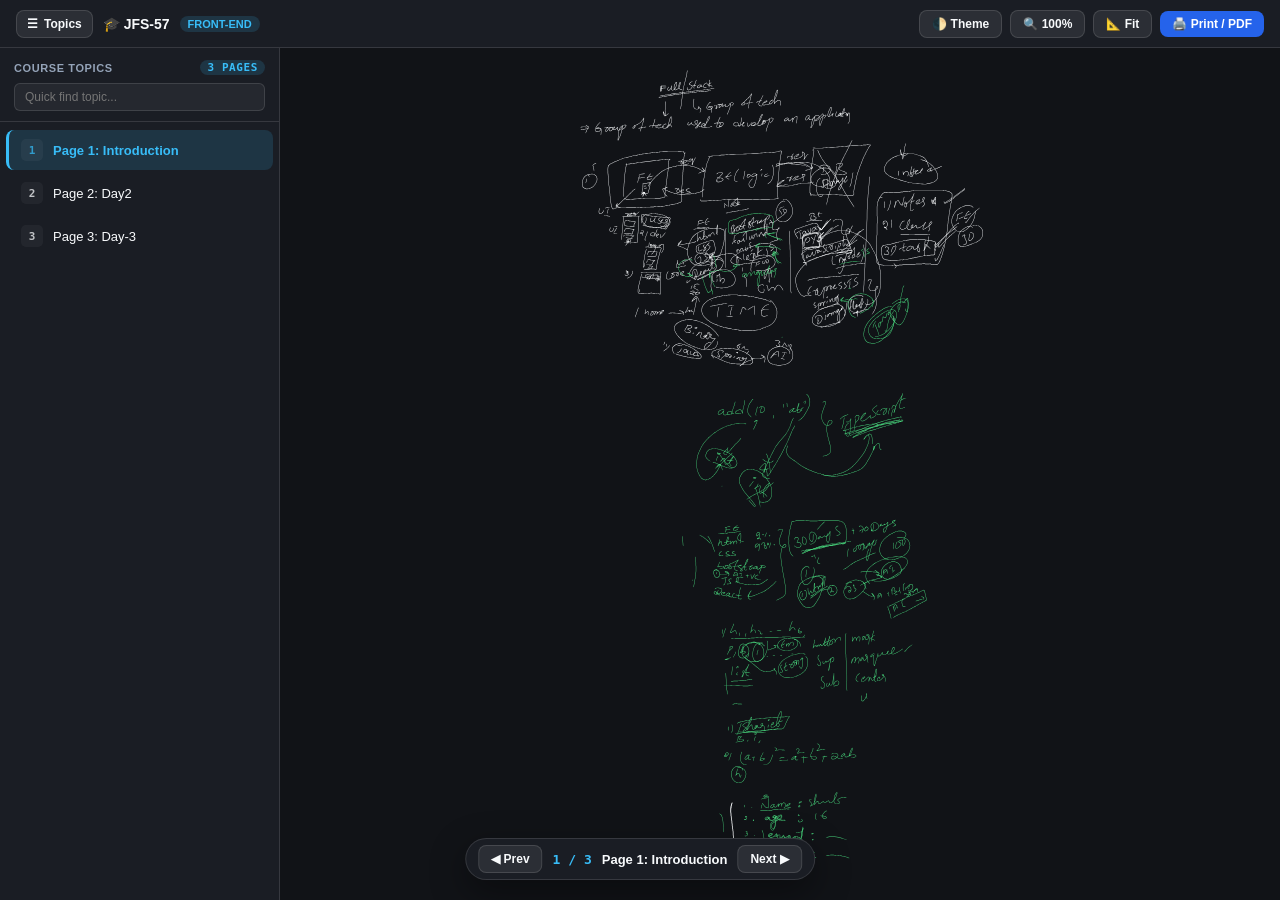
